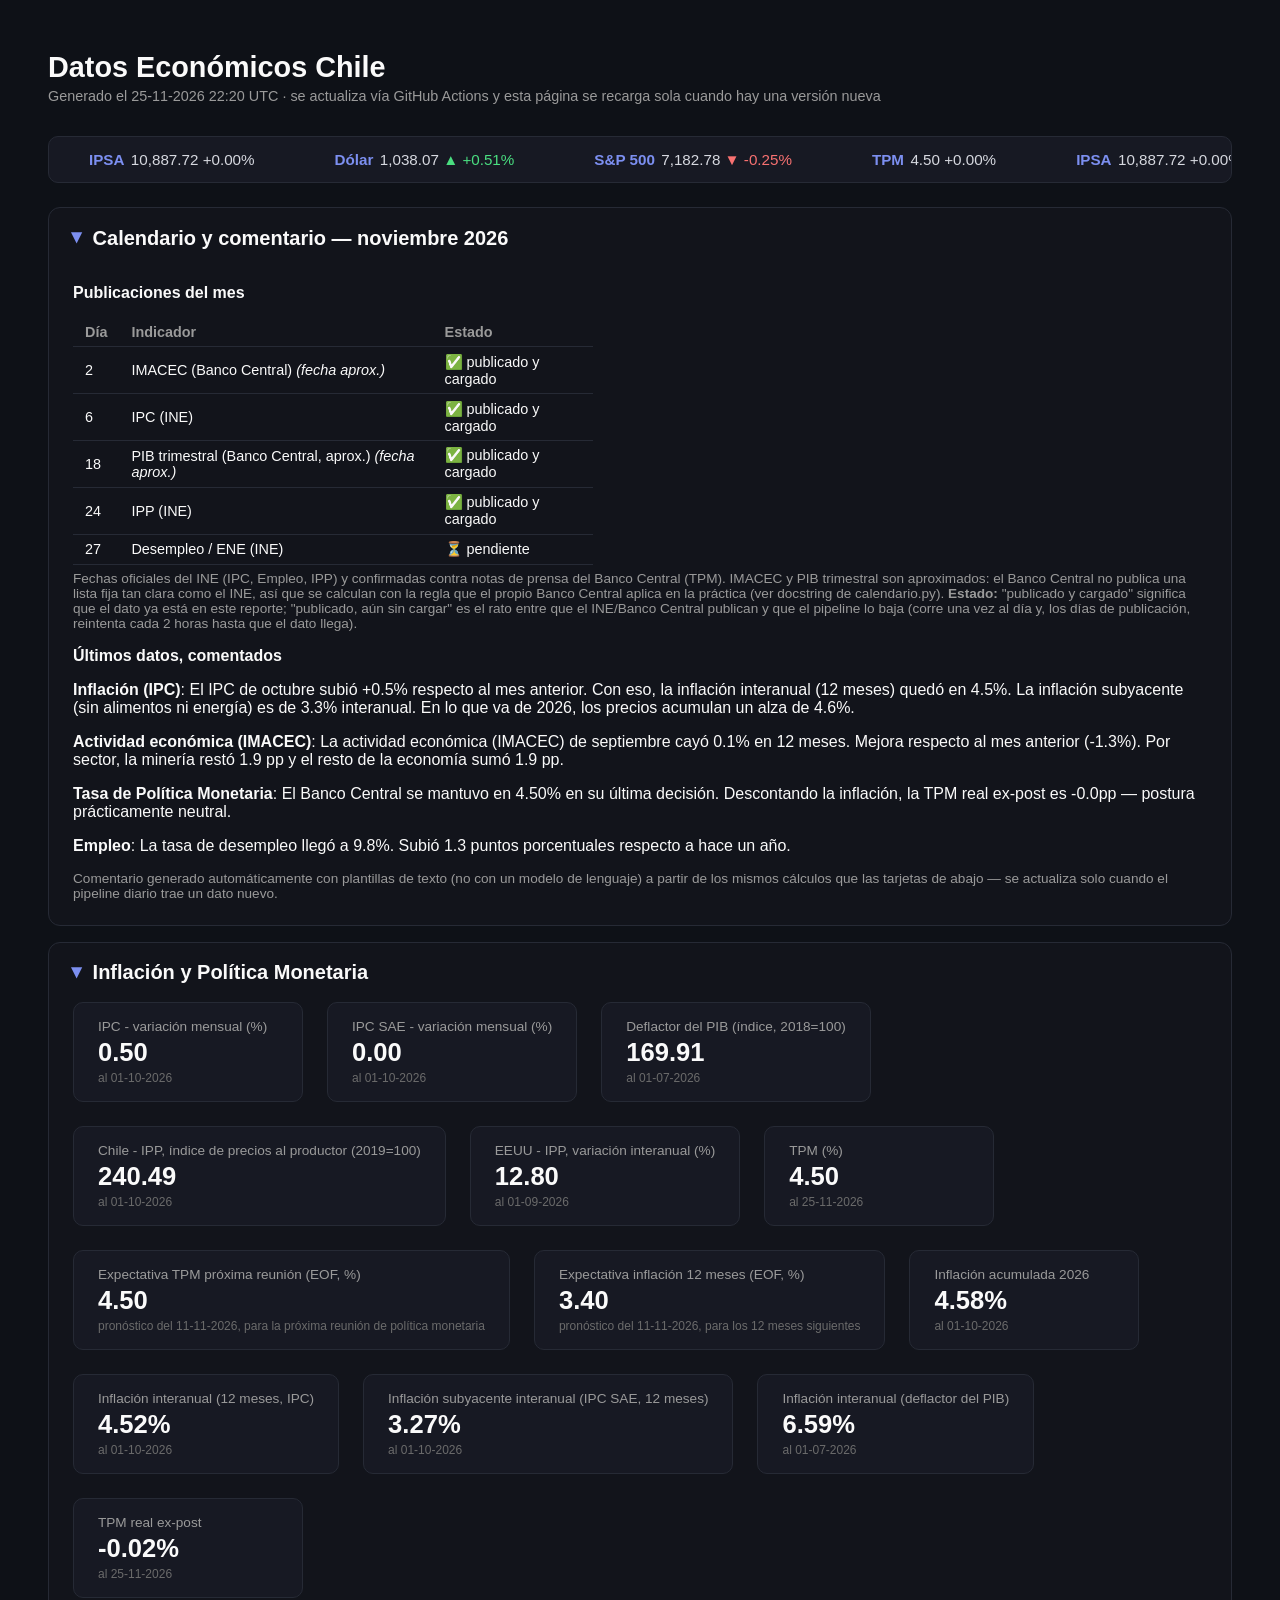
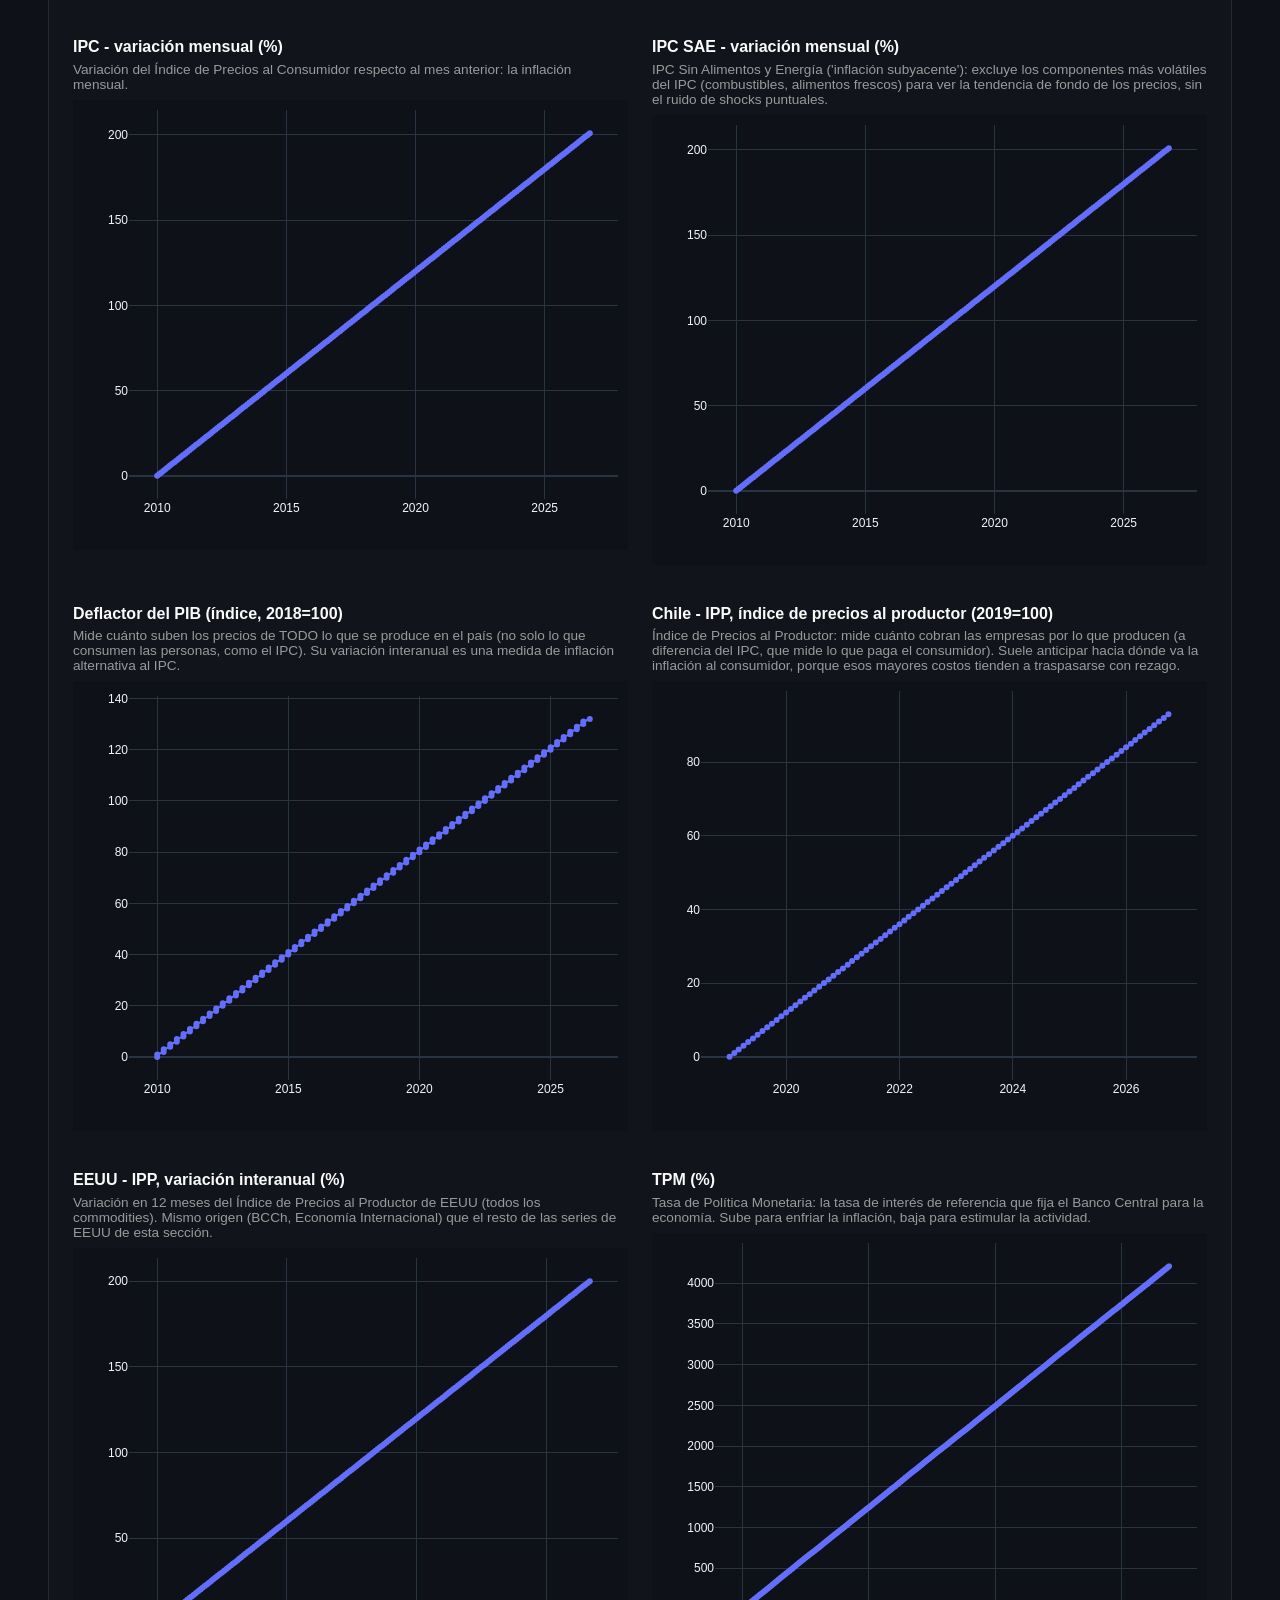
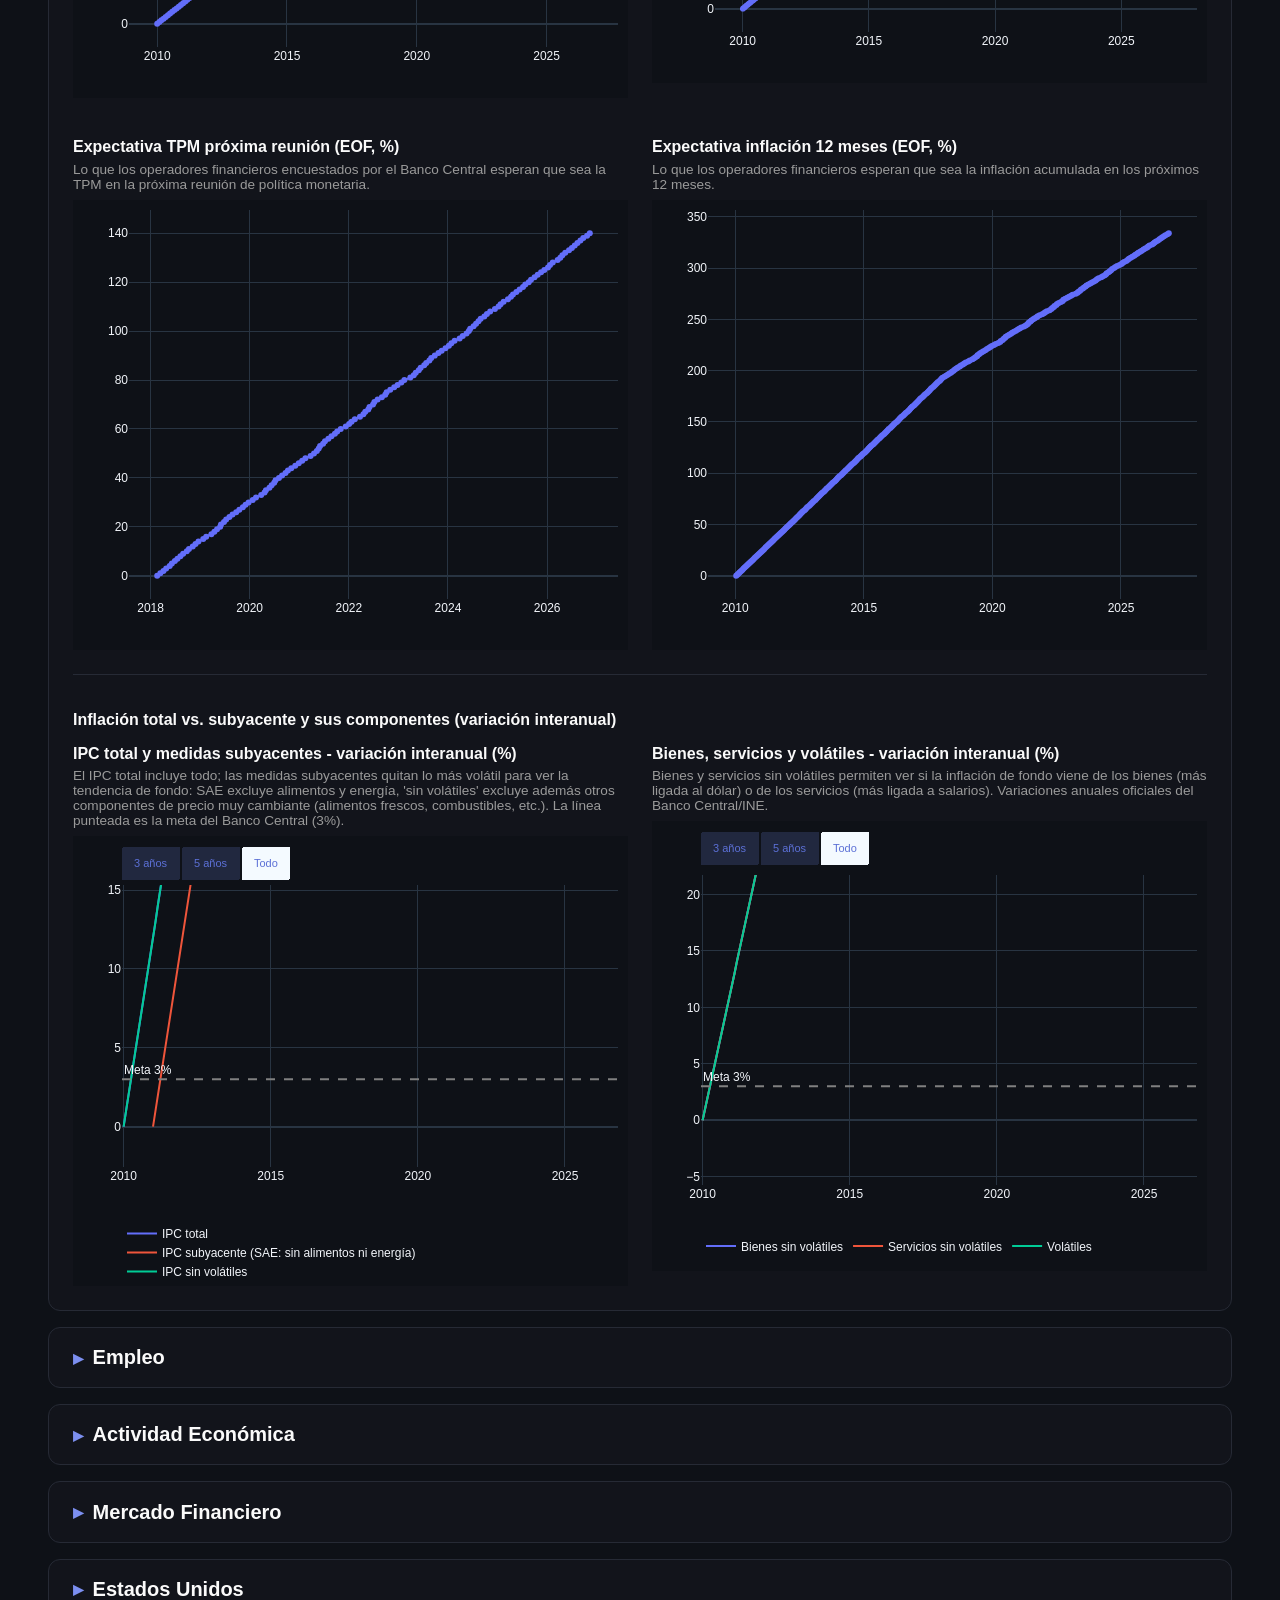
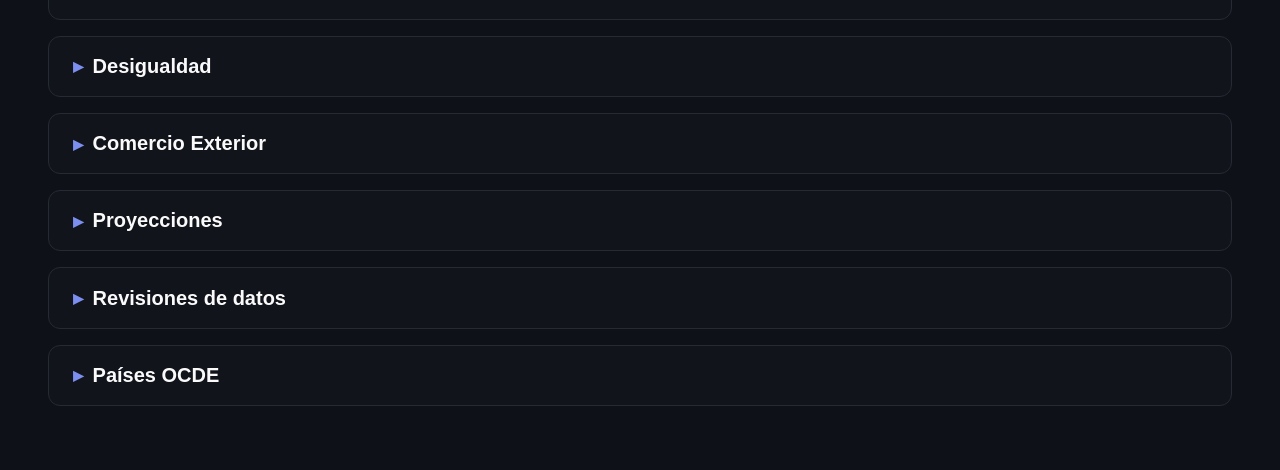
==== docs/index.html @ 234e86aa "Actualizar datos económicos" ====
<!doctype html>
<html lang="es">
<head>
<meta charset="utf-8">
<title>Datos Económicos Chile</title>

<style>
  body { font-family: -apple-system, Helvetica, Arial, sans-serif; background: #0e1117; color: #fafafa; margin: 0; padding: 2rem 3rem 4rem; }
  h1 { font-size: 1.8rem; margin-bottom: 0; }
  .generado { color: #9a9a9a; font-size: 0.9rem; margin-top: 0.25rem; margin-bottom: 2rem; }
  details.categoria { margin-top: 1rem; border: 1px solid #262a35; border-radius: 12px; background: #12141b; }
  details.categoria summary {
    font-size: 1.25rem; font-weight: 600; padding: 1.1rem 1.5rem; cursor: pointer;
    list-style: none; display: flex; align-items: center; gap: 0.6rem; user-select: none;
  }
  details.categoria summary::-webkit-details-marker { display: none; }
  details.categoria summary::before { content: "▸"; color: #7c8ff0; transition: transform 0.15s; }
  details.categoria[open] summary::before { transform: rotate(90deg); }
  details.categoria summary:hover { background: #171a24; border-radius: 12px; }
  .categoria-contenido { padding: 0 1.5rem 1.5rem; }
  .kpis { display: flex; gap: 1.5rem; flex-wrap: wrap; margin-bottom: 1.5rem; }
  .kpi { background: #171923; border: 1px solid #262a35; border-radius: 10px; padding: 1rem 1.5rem; min-width: 180px; }
  .kpi .etiqueta { color: #9a9a9a; font-size: 0.85rem; }
  .kpi .valor { font-size: 1.6rem; font-weight: 600; margin-top: 0.25rem; }
  .kpi .fecha { color: #6b6b6b; font-size: 0.75rem; margin-top: 0.25rem; }
  .graficos { display: grid; grid-template-columns: repeat(auto-fit, minmax(420px, 1fr)); gap: 1.5rem; }
  .grafico-bloque h3 { font-size: 1rem; margin-bottom: 0; }
  .definicion { color: #9a9a9a; font-size: 0.85rem; margin-top: 0.35rem; margin-bottom: 0; }
  .grafico { margin-top: 0.5rem; }
  .por-estado { margin-top: 1.5rem; border-top: 1px solid #262a35; padding-top: 1.25rem; }
  .por-estado h3 { font-size: 1rem; margin-bottom: 0; }
  .estado-callout { background: #171923; border: 1px solid #262a35; border-radius: 10px; padding: 0.75rem 1rem; font-size: 0.9rem; margin: 0.75rem 0; }
  .por-estado select { background: #171923; color: #fafafa; border: 1px solid #262a35; border-radius: 8px; padding: 0.5rem 0.75rem; font-size: 0.9rem; margin-top: 0.5rem; }
  .graficos-ocde .grafico-bloque { margin-bottom: 2rem; }
  .kpi .variacion { font-size: 0.85rem; font-weight: 600; margin-top: 0.15rem; }
  .calendario-tabla { border-collapse: collapse; width: 100%; max-width: 520px; margin-top: 0.5rem; font-size: 0.9rem; }
  .calendario-tabla th, .calendario-tabla td { text-align: left; padding: 0.4rem 0.75rem; border-bottom: 1px solid #262a35; }
  .calendario-tabla th { color: #9a9a9a; font-weight: 600; }
  .tabla-datos { border-collapse: collapse; width: 100%; margin: 0.5rem 0 1.25rem; font-size: 0.85rem; }
  .tabla-datos th, .tabla-datos td { text-align: left; padding: 0.35rem 0.75rem; border-bottom: 1px solid #262a35; }
  .tabla-datos th { color: #9a9a9a; font-weight: 600; }
  .ancho-completo { grid-column: 1 / -1; }
</style>


<style>
  .ticker-wrap {
    overflow: hidden; white-space: nowrap; background: #171923;
    border: 1px solid #262a35; border-radius: 10px; margin-bottom: 1.5rem;
  }
  .ticker-track { display: inline-block; padding: 0.85rem 0; animation: ticker-scroll 35s linear infinite; }
  .ticker-wrap:hover .ticker-track { animation-play-state: paused; }
  .ticker-item { display: inline-block; padding: 0 2.5rem; font-size: 0.95rem; color: #d7d9e0; font-family: -apple-system, Helvetica, Arial, sans-serif; }
  .ticker-item b { color: #7c8ff0; margin-right: 0.4rem; }
  .ticker-up { color: #4ade80; }
  .ticker-down { color: #f87171; }
  @keyframes ticker-scroll {
    0% { transform: translateX(0); }
    100% { transform: translateX(-50%); }
  }
</style>

<script src="https://cdn.plot.ly/plotly-2.35.2.min.js"></script>
</head>
<body>
<h1>Datos Económicos Chile</h1>
<div class="generado">Generado el 25-11-2026 22:20 UTC · se actualiza vía GitHub Actions y esta página se recarga sola cuando hay una versión nueva</div>
<div class="ticker-wrap"><div class="ticker-track"><span class="ticker-item"><b>IPSA</b>10,887.72 <span class=""> +0.00%</span></span><span class="ticker-item"><b>Dólar</b>1,038.07 <span class="ticker-up">▲ +0.51%</span></span><span class="ticker-item"><b>S&P 500</b>7,182.78 <span class="ticker-down">▼ -0.25%</span></span><span class="ticker-item"><b>TPM</b>4.50 <span class=""> +0.00%</span></span><span class="ticker-item"><b>IPSA</b>10,887.72 <span class=""> +0.00%</span></span><span class="ticker-item"><b>Dólar</b>1,038.07 <span class="ticker-up">▲ +0.51%</span></span><span class="ticker-item"><b>S&P 500</b>7,182.78 <span class="ticker-down">▼ -0.25%</span></span><span class="ticker-item"><b>TPM</b>4.50 <span class=""> +0.00%</span></span></div></div>
<details class="categoria" open>
        <summary>Calendario y comentario — noviembre 2026</summary>
        <div class="categoria-contenido">
            
        <p><strong>Publicaciones del mes</strong></p>
        <table class="calendario-tabla">
            <thead><tr><th>Día</th><th>Indicador</th><th>Estado</th></tr></thead>
            <tbody><tr><td>2</td><td>IMACEC (Banco Central) <em>(fecha aprox.)</em></td><td>✅ publicado y cargado</td></tr><tr><td>6</td><td>IPC (INE)</td><td>✅ publicado y cargado</td></tr><tr><td>18</td><td>PIB trimestral (Banco Central, aprox.) <em>(fecha aprox.)</em></td><td>✅ publicado y cargado</td></tr><tr><td>24</td><td>IPP (INE)</td><td>✅ publicado y cargado</td></tr><tr><td>27</td><td>Desempleo / ENE (INE)</td><td>⏳ pendiente</td></tr></tbody>
        </table>
        <p class="definicion">Fechas oficiales del INE (IPC, Empleo, IPP) y confirmadas contra notas de
        prensa del Banco Central (TPM). IMACEC y PIB trimestral son aproximados: el Banco Central no
        publica una lista fija tan clara como el INE, así que se calculan con la regla que el propio
        Banco Central aplica en la práctica (ver docstring de calendario.py). <strong>Estado:</strong>
        "publicado y cargado" significa que el dato ya está en este reporte; "publicado, aún sin cargar"
        es el rato entre que el INE/Banco Central publican y que el pipeline lo baja (corre una vez al
        día y, los días de publicación, reintenta cada 2 horas hasta que el dato llega).</p>
        
            <p><strong>Últimos datos, comentados</strong></p><p><strong>Inflación (IPC)</strong>: El IPC de octubre subió +0.5% respecto al mes anterior. Con eso, la inflación interanual (12 meses) quedó en 4.5%. La inflación subyacente (sin alimentos ni energía) es de 3.3% interanual. En lo que va de 2026, los precios acumulan un alza de 4.6%.</p><p><strong>Actividad económica (IMACEC)</strong>: La actividad económica (IMACEC) de septiembre cayó 0.1% en 12 meses. Mejora respecto al mes anterior (-1.3%). Por sector, la minería restó 1.9 pp y el resto de la economía sumó 1.9 pp.</p><p><strong>Tasa de Política Monetaria</strong>: El Banco Central se mantuvo en 4.50% en su última decisión. Descontando la inflación, la TPM real ex-post es -0.0pp — postura prácticamente neutral.</p><p><strong>Empleo</strong>: La tasa de desempleo llegó a 9.8%. Subió 1.3 puntos porcentuales respecto a hace un año.</p><p class='definicion'>Comentario generado automáticamente con plantillas de texto (no con un modelo de lenguaje) a partir de los mismos cálculos que las tarjetas de abajo — se actualiza solo cuando el pipeline diario trae un dato nuevo.</p>
        </div>
    </details>
<details class="categoria" open>
        <summary>Inflación y Política Monetaria</summary>
        <div class="categoria-contenido">
            <div class="kpis"><div class="kpi">
        <div class="etiqueta">IPC - variación mensual (%)</div>
        <div class="valor">0.50</div>
        <div class="fecha">al 01-10-2026</div>
    </div><div class="kpi">
        <div class="etiqueta">IPC SAE - variación mensual (%)</div>
        <div class="valor">0.00</div>
        <div class="fecha">al 01-10-2026</div>
    </div><div class="kpi">
        <div class="etiqueta">Deflactor del PIB (índice, 2018=100)</div>
        <div class="valor">169.91</div>
        <div class="fecha">al 01-07-2026</div>
    </div><div class="kpi">
        <div class="etiqueta">Chile - IPP, índice de precios al productor (2019=100)</div>
        <div class="valor">240.49</div>
        <div class="fecha">al 01-10-2026</div>
    </div><div class="kpi">
        <div class="etiqueta">EEUU - IPP, variación interanual (%)</div>
        <div class="valor">12.80</div>
        <div class="fecha">al 01-09-2026</div>
    </div><div class="kpi">
        <div class="etiqueta">TPM (%)</div>
        <div class="valor">4.50</div>
        <div class="fecha">al 25-11-2026</div>
    </div><div class="kpi">
        <div class="etiqueta">Expectativa TPM próxima reunión (EOF, %)</div>
        <div class="valor">4.50</div>
        <div class="fecha">pronóstico del 11-11-2026, para la próxima reunión de política monetaria</div>
    </div><div class="kpi">
        <div class="etiqueta">Expectativa inflación 12 meses (EOF, %)</div>
        <div class="valor">3.40</div>
        <div class="fecha">pronóstico del 11-11-2026, para los 12 meses siguientes</div>
    </div><div class="kpi">
        <div class="etiqueta">Inflación acumulada 2026</div>
        <div class="valor">4.58%</div>
        <div class="fecha">al 01-10-2026</div>
    </div><div class="kpi">
        <div class="etiqueta">Inflación interanual (12 meses, IPC)</div>
        <div class="valor">4.52%</div>
        <div class="fecha">al 01-10-2026</div>
    </div><div class="kpi">
        <div class="etiqueta">Inflación subyacente interanual (IPC SAE, 12 meses)</div>
        <div class="valor">3.27%</div>
        <div class="fecha">al 01-10-2026</div>
    </div><div class="kpi">
        <div class="etiqueta">Inflación interanual (deflactor del PIB)</div>
        <div class="valor">6.59%</div>
        <div class="fecha">al 01-07-2026</div>
    </div><div class="kpi">
        <div class="etiqueta">TPM real ex-post</div>
        <div class="valor">-0.02%</div>
        <div class="fecha">al 25-11-2026</div>
    </div></div>
            <div class="graficos"><div class="grafico-bloque">
                <h3>IPC - variación mensual (%)</h3>
                <p class='definicion'>Variación del Índice de Precios al Consumidor respecto al mes anterior: la inflación mensual.</p>
                <div class="grafico"><div style="height:100%; width:100%;">                            <div id="da8825b5-b28a-4cb3-802d-bc00e75b5205" class="plotly-graph-div" style="height:100%; width:100%;"></div>            <script>                window.PLOTLYENV=window.PLOTLYENV || {};                                if (document.getElementById("da8825b5-b28a-4cb3-802d-bc00e75b5205")) {                    Plotly.newPlot(                        "da8825b5-b28a-4cb3-802d-bc00e75b5205",                        [{"hovertemplate":"fecha=%{x}\u003cbr\u003evalor=%{y}\u003cextra\u003e\u003c\u002fextra\u003e","legendgroup":"","line":{"color":"#636efa","dash":"solid"},"marker":{"symbol":"circle"},"mode":"lines+markers","name":"","orientation":"v","showlegend":false,"x":["2010-01-01T00:00:00.000000","2010-02-01T00:00:00.000000","2010-03-01T00:00:00.000000","2010-04-01T00:00:00.000000","2010-05-01T00:00:00.000000","2010-06-01T00:00:00.000000","2010-07-01T00:00:00.000000","2010-08-01T00:00:00.000000","2010-09-01T00:00:00.000000","2010-10-01T00:00:00.000000","2010-11-01T00:00:00.000000","2010-12-01T00:00:00.000000","2011-01-01T00:00:00.000000","2011-02-01T00:00:00.000000","2011-03-01T00:00:00.000000","2011-04-01T00:00:00.000000","2011-05-01T00:00:00.000000","2011-06-01T00:00:00.000000","2011-07-01T00:00:00.000000","2011-08-01T00:00:00.000000","2011-09-01T00:00:00.000000","2011-10-01T00:00:00.000000","2011-11-01T00:00:00.000000","2011-12-01T00:00:00.000000","2012-01-01T00:00:00.000000","2012-02-01T00:00:00.000000","2012-03-01T00:00:00.000000","2012-04-01T00:00:00.000000","2012-05-01T00:00:00.000000","2012-06-01T00:00:00.000000","2012-07-01T00:00:00.000000","2012-08-01T00:00:00.000000","2012-09-01T00:00:00.000000","2012-10-01T00:00:00.000000","2012-11-01T00:00:00.000000","2012-12-01T00:00:00.000000","2013-01-01T00:00:00.000000","2013-02-01T00:00:00.000000","2013-03-01T00:00:00.000000","2013-04-01T00:00:00.000000","2013-05-01T00:00:00.000000","2013-06-01T00:00:00.000000","2013-07-01T00:00:00.000000","2013-08-01T00:00:00.000000","2013-09-01T00:00:00.000000","2013-10-01T00:00:00.000000","2013-11-01T00:00:00.000000","2013-12-01T00:00:00.000000","2014-01-01T00:00:00.000000","2014-02-01T00:00:00.000000","2014-03-01T00:00:00.000000","2014-04-01T00:00:00.000000","2014-05-01T00:00:00.000000","2014-06-01T00:00:00.000000","2014-07-01T00:00:00.000000","2014-08-01T00:00:00.000000","2014-09-01T00:00:00.000000","2014-10-01T00:00:00.000000","2014-11-01T00:00:00.000000","2014-12-01T00:00:00.000000","2015-01-01T00:00:00.000000","2015-02-01T00:00:00.000000","2015-03-01T00:00:00.000000","2015-04-01T00:00:00.000000","2015-05-01T00:00:00.000000","2015-06-01T00:00:00.000000","2015-07-01T00:00:00.000000","2015-08-01T00:00:00.000000","2015-09-01T00:00:00.000000","2015-10-01T00:00:00.000000","2015-11-01T00:00:00.000000","2015-12-01T00:00:00.000000","2016-01-01T00:00:00.000000","2016-02-01T00:00:00.000000","2016-03-01T00:00:00.000000","2016-04-01T00:00:00.000000","2016-05-01T00:00:00.000000","2016-06-01T00:00:00.000000","2016-07-01T00:00:00.000000","2016-08-01T00:00:00.000000","2016-09-01T00:00:00.000000","2016-10-01T00:00:00.000000","2016-11-01T00:00:00.000000","2016-12-01T00:00:00.000000","2017-01-01T00:00:00.000000","2017-02-01T00:00:00.000000","2017-03-01T00:00:00.000000","2017-04-01T00:00:00.000000","2017-05-01T00:00:00.000000","2017-06-01T00:00:00.000000","2017-07-01T00:00:00.000000","2017-08-01T00:00:00.000000","2017-09-01T00:00:00.000000","2017-10-01T00:00:00.000000","2017-11-01T00:00:00.000000","2017-12-01T00:00:00.000000","2018-01-01T00:00:00.000000","2018-02-01T00:00:00.000000","2018-03-01T00:00:00.000000","2018-04-01T00:00:00.000000","2018-05-01T00:00:00.000000","2018-06-01T00:00:00.000000","2018-07-01T00:00:00.000000","2018-08-01T00:00:00.000000","2018-09-01T00:00:00.000000","2018-10-01T00:00:00.000000","2018-11-01T00:00:00.000000","2018-12-01T00:00:00.000000","2019-01-01T00:00:00.000000","2019-02-01T00:00:00.000000","2019-03-01T00:00:00.000000","2019-04-01T00:00:00.000000","2019-05-01T00:00:00.000000","2019-06-01T00:00:00.000000","2019-07-01T00:00:00.000000","2019-08-01T00:00:00.000000","2019-09-01T00:00:00.000000","2019-10-01T00:00:00.000000","2019-11-01T00:00:00.000000","2019-12-01T00:00:00.000000","2020-01-01T00:00:00.000000","2020-02-01T00:00:00.000000","2020-03-01T00:00:00.000000","2020-04-01T00:00:00.000000","2020-05-01T00:00:00.000000","2020-06-01T00:00:00.000000","2020-07-01T00:00:00.000000","2020-08-01T00:00:00.000000","2020-09-01T00:00:00.000000","2020-10-01T00:00:00.000000","2020-11-01T00:00:00.000000","2020-12-01T00:00:00.000000","2021-01-01T00:00:00.000000","2021-02-01T00:00:00.000000","2021-03-01T00:00:00.000000","2021-04-01T00:00:00.000000","2021-05-01T00:00:00.000000","2021-06-01T00:00:00.000000","2021-07-01T00:00:00.000000","2021-08-01T00:00:00.000000","2021-09-01T00:00:00.000000","2021-10-01T00:00:00.000000","2021-11-01T00:00:00.000000","2021-12-01T00:00:00.000000","2022-01-01T00:00:00.000000","2022-02-01T00:00:00.000000","2022-03-01T00:00:00.000000","2022-04-01T00:00:00.000000","2022-05-01T00:00:00.000000","2022-06-01T00:00:00.000000","2022-07-01T00:00:00.000000","2022-08-01T00:00:00.000000","2022-09-01T00:00:00.000000","2022-10-01T00:00:00.000000","2022-11-01T00:00:00.000000","2022-12-01T00:00:00.000000","2023-01-01T00:00:00.000000","2023-02-01T00:00:00.000000","2023-03-01T00:00:00.000000","2023-04-01T00:00:00.000000","2023-05-01T00:00:00.000000","2023-06-01T00:00:00.000000","2023-07-01T00:00:00.000000","2023-08-01T00:00:00.000000","2023-09-01T00:00:00.000000","2023-10-01T00:00:00.000000","2023-11-01T00:00:00.000000","2023-12-01T00:00:00.000000","2024-01-01T00:00:00.000000","2024-02-01T00:00:00.000000","2024-03-01T00:00:00.000000","2024-04-01T00:00:00.000000","2024-05-01T00:00:00.000000","2024-06-01T00:00:00.000000","2024-07-01T00:00:00.000000","2024-08-01T00:00:00.000000","2024-09-01T00:00:00.000000","2024-10-01T00:00:00.000000","2024-11-01T00:00:00.000000","2024-12-01T00:00:00.000000","2025-01-01T00:00:00.000000","2025-02-01T00:00:00.000000","2025-03-01T00:00:00.000000","2025-04-01T00:00:00.000000","2025-05-01T00:00:00.000000","2025-06-01T00:00:00.000000","2025-07-01T00:00:00.000000","2025-08-01T00:00:00.000000","2025-09-01T00:00:00.000000","2025-10-01T00:00:00.000000","2025-11-01T00:00:00.000000","2025-12-01T00:00:00.000000","2026-01-01T00:00:00.000000","2026-02-01T00:00:00.000000","2026-03-01T00:00:00.000000","2026-04-01T00:00:00.000000","2026-05-01T00:00:00.000000","2026-06-01T00:00:00.000000","2026-07-01T00:00:00.000000","2026-08-01T00:00:00.000000","2026-09-01T00:00:00.000000","2026-10-01T00:00:00.000000"],"xaxis":"x","y":{"dtype":"f8","bdata":"AAAAAAAA4D8zMzMzMzPTP5qZmZmZmbk\u002fAAAAAAAA4D+amZmZmZnZPwAAAAAAAAAAMzMzMzMz4z+amZmZmZm5v5qZmZmZmdk\u002fmpmZmZmZuT+amZmZmZm5P5qZmZmZmbk\u002fMzMzMzMz0z+amZmZmZnJP5qZmZmZmek\u002fMzMzMzMz0z+amZmZmZnZP5qZmZmZmck\u002fmpmZmZmZuT+amZmZmZnJPwAAAAAAAOA\u002fAAAAAAAA4D8zMzMzMzPTPzMzMzMzM+M\u002fmpmZmZmZuT+amZmZmZnZP5qZmZmZmck\u002fmpmZmZmZuT8AAAAAAAAAADMzMzMzM9O\u002fAAAAAAAAAACamZmZmZnJP5qZmZmZmek\u002fMzMzMzMz4z8AAAAAAADgvwAAAAAAAAAAmpmZmZmZyT+amZmZmZm5P5qZmZmZmdk\u002fAAAAAAAA4L8AAAAAAAAAADMzMzMzM+M\u002fMzMzMzMz0z+amZmZmZnJPwAAAAAAAOA\u002fmpmZmZmZuT+amZmZmZnZPzMzMzMzM+M\u002fmpmZmZmZyT8AAAAAAADgP5qZmZmZmek\u002fMzMzMzMz4z8zMzMzMzPTP5qZmZmZmbk\u002fmpmZmZmZyT8zMzMzMzPTP5qZmZmZmek\u002fAAAAAAAA8D8AAAAAAAAAAJqZmZmZmdm\u002fmpmZmZmZuT+amZmZmZnZPzMzMzMzM+M\u002fMzMzMzMz4z+amZmZmZnJPwAAAAAAAOA\u002fmpmZmZmZ2T9mZmZmZmbmPwAAAAAAAOA\u002fmpmZmZmZ2T8AAAAAAAAAAAAAAAAAAAAAAAAAAAAA4D8zMzMzMzPTP5qZmZmZmdk\u002fMzMzMzMz0z+amZmZmZnJP5qZmZmZmdk\u002fmpmZmZmZyT8AAAAAAAAAAJqZmZmZmck\u002fmpmZmZmZyT+amZmZmZm5P5qZmZmZmcm\u002fAAAAAAAA4D+amZmZmZnJP5qZmZmZmdk\u002fmpmZmZmZyT+amZmZmZm5P5qZmZmZmdm\u002fmpmZmZmZyT+amZmZmZnJP5qZmZmZmcm\u002fMzMzMzMz4z+amZmZmZm5P5qZmZmZmbk\u002fAAAAAAAA4D8AAAAAAAAAAJqZmZmZmck\u002fMzMzMzMz0z8zMzMzMzPTP5qZmZmZmbk\u002fmpmZmZmZ2T+amZmZmZnJPzMzMzMzM9M\u002fmpmZmZmZ2T8AAAAAAAAAAJqZmZmZmbm\u002fmpmZmZmZuT8AAAAAAAAAAAAAAAAAAOA\u002fMzMzMzMz0z8zMzMzMzPjPwAAAAAAAAAAmpmZmZmZyT+amZmZmZnJPwAAAAAAAAAAmpmZmZmZ6T+amZmZmZm5P5qZmZmZmbk\u002fMzMzMzMz4z+amZmZmZnZPzMzMzMzM9M\u002fAAAAAAAAAACamZmZmZm5v5qZmZmZmbm\u002fmpmZmZmZuT+amZmZmZm5PzMzMzMzM+M\u002fZmZmZmZm5j+amZmZmZm5vzMzMzMzM9M\u002fZmZmZmZm5j+amZmZmZnJP5qZmZmZmdk\u002fmpmZmZmZ2T8zMzMzMzPTP5qZmZmZmbk\u002fmpmZmZmZ6T+amZmZmZnZPzMzMzMzM\u002fM\u002fzczMzMzM9D8AAAAAAADgP5qZmZmZmek\u002fMzMzMzMz8z8zMzMzMzPTP2ZmZmZmZv4\u002fZmZmZmZm9j8zMzMzMzPzP83MzMzMzOw\u002fZmZmZmZm9j8zMzMzMzPzP83MzMzMzOw\u002fAAAAAAAA4D8AAAAAAADwPzMzMzMzM9M\u002fmpmZmZmZ6T+amZmZmZm5v5qZmZmZmfE\u002fMzMzMzMz0z+amZmZmZm5P5qZmZmZmcm\u002fmpmZmZmZ2T+amZmZmZm5P2ZmZmZmZuY\u002fmpmZmZmZ2T9mZmZmZmbmPwAAAAAAAOC\u002fZmZmZmZm5j8zMzMzMzPjP5qZmZmZmdk\u002fAAAAAAAA4D8zMzMzMzPTP5qZmZmZmbm\u002fZmZmZmZm5j8zMzMzMzPTP5qZmZmZmbk\u002fAAAAAAAA8D+amZmZmZnJP5qZmZmZmcm\u002fmpmZmZmZ8T+amZmZmZnZPwAAAAAAAOA\u002fmpmZmZmZyT+amZmZmZnJP5qZmZmZmdm\u002fzczMzMzM7D8AAAAAAAAAAJqZmZmZmdk\u002fAAAAAAAAAAAzMzMzMzPTP5qZmZmZmcm\u002fmpmZmZmZ2T8AAAAAAAAAAAAAAAAAAPA\u002fzczMzMzM9D+amZmZmZnJPwAAAAAAAAAAmpmZmZmZuT8zMzMzMzPjP5qZmZmZmdk\u002fAAAAAAAA4D8="},"yaxis":"y","type":"scatter"}],                        {"template":{"data":{"barpolar":[{"marker":{"line":{"color":"rgb(17,17,17)","width":0.5},"pattern":{"fillmode":"overlay","size":10,"solidity":0.2}},"type":"barpolar"}],"bar":[{"error_x":{"color":"#f2f5fa"},"error_y":{"color":"#f2f5fa"},"marker":{"line":{"color":"rgb(17,17,17)","width":0.5},"pattern":{"fillmode":"overlay","size":10,"solidity":0.2}},"type":"bar"}],"carpet":[{"aaxis":{"endlinecolor":"#A2B1C6","gridcolor":"#506784","linecolor":"#506784","minorgridcolor":"#506784","startlinecolor":"#A2B1C6"},"baxis":{"endlinecolor":"#A2B1C6","gridcolor":"#506784","linecolor":"#506784","minorgridcolor":"#506784","startlinecolor":"#A2B1C6"},"type":"carpet"}],"choropleth":[{"colorbar":{"outlinewidth":0,"ticks":""},"type":"choropleth"}],"contourcarpet":[{"colorbar":{"outlinewidth":0,"ticks":""},"type":"contourcarpet"}],"contour":[{"colorbar":{"outlinewidth":0,"ticks":""},"colorscale":[[0.0,"#0d0887"],[0.1111111111111111,"#46039f"],[0.2222222222222222,"#7201a8"],[0.3333333333333333,"#9c179e"],[0.4444444444444444,"#bd3786"],[0.5555555555555556,"#d8576b"],[0.6666666666666666,"#ed7953"],[0.7777777777777778,"#fb9f3a"],[0.8888888888888888,"#fdca26"],[1.0,"#f0f921"]],"type":"contour"}],"heatmap":[{"colorbar":{"outlinewidth":0,"ticks":""},"colorscale":[[0.0,"#0d0887"],[0.1111111111111111,"#46039f"],[0.2222222222222222,"#7201a8"],[0.3333333333333333,"#9c179e"],[0.4444444444444444,"#bd3786"],[0.5555555555555556,"#d8576b"],[0.6666666666666666,"#ed7953"],[0.7777777777777778,"#fb9f3a"],[0.8888888888888888,"#fdca26"],[1.0,"#f0f921"]],"type":"heatmap"}],"histogram2dcontour":[{"colorbar":{"outlinewidth":0,"ticks":""},"colorscale":[[0.0,"#0d0887"],[0.1111111111111111,"#46039f"],[0.2222222222222222,"#7201a8"],[0.3333333333333333,"#9c179e"],[0.4444444444444444,"#bd3786"],[0.5555555555555556,"#d8576b"],[0.6666666666666666,"#ed7953"],[0.7777777777777778,"#fb9f3a"],[0.8888888888888888,"#fdca26"],[1.0,"#f0f921"]],"type":"histogram2dcontour"}],"histogram2d":[{"colorbar":{"outlinewidth":0,"ticks":""},"colorscale":[[0.0,"#0d0887"],[0.1111111111111111,"#46039f"],[0.2222222222222222,"#7201a8"],[0.3333333333333333,"#9c179e"],[0.4444444444444444,"#bd3786"],[0.5555555555555556,"#d8576b"],[0.6666666666666666,"#ed7953"],[0.7777777777777778,"#fb9f3a"],[0.8888888888888888,"#fdca26"],[1.0,"#f0f921"]],"type":"histogram2d"}],"histogram":[{"marker":{"pattern":{"fillmode":"overlay","size":10,"solidity":0.2}},"type":"histogram"}],"mesh3d":[{"colorbar":{"outlinewidth":0,"ticks":""},"type":"mesh3d"}],"parcoords":[{"line":{"colorbar":{"outlinewidth":0,"ticks":""}},"type":"parcoords"}],"pie":[{"automargin":true,"type":"pie"}],"scatter3d":[{"line":{"colorbar":{"outlinewidth":0,"ticks":""}},"marker":{"colorbar":{"outlinewidth":0,"ticks":""}},"type":"scatter3d"}],"scattercarpet":[{"marker":{"colorbar":{"outlinewidth":0,"ticks":""}},"type":"scattercarpet"}],"scattergeo":[{"marker":{"colorbar":{"outlinewidth":0,"ticks":""}},"type":"scattergeo"}],"scattergl":[{"marker":{"line":{"color":"#283442"}},"type":"scattergl"}],"scattermap":[{"marker":{"colorbar":{"outlinewidth":0,"ticks":""}},"type":"scattermap"}],"scatterpolargl":[{"marker":{"colorbar":{"outlinewidth":0,"ticks":""}},"type":"scatterpolargl"}],"scatterpolar":[{"marker":{"colorbar":{"outlinewidth":0,"ticks":""}},"type":"scatterpolar"}],"scatter":[{"marker":{"line":{"color":"#283442"}},"type":"scatter"}],"scatterternary":[{"marker":{"colorbar":{"outlinewidth":0,"ticks":""}},"type":"scatterternary"}],"surface":[{"colorbar":{"outlinewidth":0,"ticks":""},"colorscale":[[0.0,"#0d0887"],[0.1111111111111111,"#46039f"],[0.2222222222222222,"#7201a8"],[0.3333333333333333,"#9c179e"],[0.4444444444444444,"#bd3786"],[0.5555555555555556,"#d8576b"],[0.6666666666666666,"#ed7953"],[0.7777777777777778,"#fb9f3a"],[0.8888888888888888,"#fdca26"],[1.0,"#f0f921"]],"type":"surface"}],"table":[{"cells":{"fill":{"color":"#506784"},"line":{"color":"rgb(17,17,17)"}},"header":{"fill":{"color":"#2a3f5f"},"line":{"color":"rgb(17,17,17)"}},"type":"table"}]},"layout":{"annotationdefaults":{"arrowcolor":"#f2f5fa","arrowhead":0,"arrowwidth":1},"autotypenumbers":"strict","coloraxis":{"colorbar":{"outlinewidth":0,"ticks":""}},"colorscale":{"diverging":[[0,"#8e0152"],[0.1,"#c51b7d"],[0.2,"#de77ae"],[0.3,"#f1b6da"],[0.4,"#fde0ef"],[0.5,"#f7f7f7"],[0.6,"#e6f5d0"],[0.7,"#b8e186"],[0.8,"#7fbc41"],[0.9,"#4d9221"],[1,"#276419"]],"sequential":[[0.0,"#0d0887"],[0.1111111111111111,"#46039f"],[0.2222222222222222,"#7201a8"],[0.3333333333333333,"#9c179e"],[0.4444444444444444,"#bd3786"],[0.5555555555555556,"#d8576b"],[0.6666666666666666,"#ed7953"],[0.7777777777777778,"#fb9f3a"],[0.8888888888888888,"#fdca26"],[1.0,"#f0f921"]],"sequentialminus":[[0.0,"#0d0887"],[0.1111111111111111,"#46039f"],[0.2222222222222222,"#7201a8"],[0.3333333333333333,"#9c179e"],[0.4444444444444444,"#bd3786"],[0.5555555555555556,"#d8576b"],[0.6666666666666666,"#ed7953"],[0.7777777777777778,"#fb9f3a"],[0.8888888888888888,"#fdca26"],[1.0,"#f0f921"]]},"colorway":["#636efa","#EF553B","#00cc96","#ab63fa","#FFA15A","#19d3f3","#FF6692","#B6E880","#FF97FF","#FECB52"],"font":{"color":"#f2f5fa"},"geo":{"bgcolor":"rgb(17,17,17)","lakecolor":"rgb(17,17,17)","landcolor":"rgb(17,17,17)","showlakes":true,"showland":true,"subunitcolor":"#506784"},"hoverlabel":{"align":"left"},"hovermode":"closest","paper_bgcolor":"rgb(17,17,17)","plot_bgcolor":"rgb(17,17,17)","polar":{"angularaxis":{"gridcolor":"#506784","linecolor":"#506784","ticks":""},"bgcolor":"rgb(17,17,17)","radialaxis":{"gridcolor":"#506784","linecolor":"#506784","ticks":""}},"scene":{"xaxis":{"backgroundcolor":"rgb(17,17,17)","gridcolor":"#506784","gridwidth":2,"linecolor":"#506784","showbackground":true,"ticks":"","zerolinecolor":"#C8D4E3"},"yaxis":{"backgroundcolor":"rgb(17,17,17)","gridcolor":"#506784","gridwidth":2,"linecolor":"#506784","showbackground":true,"ticks":"","zerolinecolor":"#C8D4E3"},"zaxis":{"backgroundcolor":"rgb(17,17,17)","gridcolor":"#506784","gridwidth":2,"linecolor":"#506784","showbackground":true,"ticks":"","zerolinecolor":"#C8D4E3"}},"shapedefaults":{"line":{"color":"#f2f5fa"}},"sliderdefaults":{"bgcolor":"#C8D4E3","bordercolor":"rgb(17,17,17)","borderwidth":1,"tickwidth":0},"ternary":{"aaxis":{"gridcolor":"#506784","linecolor":"#506784","ticks":""},"baxis":{"gridcolor":"#506784","linecolor":"#506784","ticks":""},"bgcolor":"rgb(17,17,17)","caxis":{"gridcolor":"#506784","linecolor":"#506784","ticks":""}},"title":{"x":0.05},"updatemenudefaults":{"bgcolor":"#506784","borderwidth":0},"xaxis":{"automargin":true,"gridcolor":"#283442","linecolor":"#506784","ticks":"","title":{"standoff":15},"zerolinecolor":"#283442","zerolinewidth":2},"yaxis":{"automargin":true,"gridcolor":"#283442","linecolor":"#506784","ticks":"","title":{"standoff":15},"zerolinecolor":"#283442","zerolinewidth":2}}},"xaxis":{"anchor":"y","domain":[0.0,1.0],"title":{"text":""}},"yaxis":{"anchor":"x","domain":[0.0,1.0],"title":{"text":""}},"legend":{"tracegroupgap":0},"margin":{"t":10,"l":10,"r":10,"b":10},"paper_bgcolor":"#0e1117","plot_bgcolor":"#0e1117"},                        {"responsive": true}                    )                };            </script>        </div></div>
            </div><div class="grafico-bloque">
                <h3>IPC SAE - variación mensual (%)</h3>
                <p class='definicion'>IPC Sin Alimentos y Energía ('inflación subyacente'): excluye los componentes más volátiles del IPC (combustibles, alimentos frescos) para ver la tendencia de fondo de los precios, sin el ruido de shocks puntuales.</p>
                <div class="grafico"><div style="height:100%; width:100%;">                            <div id="737e68c5-56a3-49a4-abc2-155be76d01d2" class="plotly-graph-div" style="height:100%; width:100%;"></div>            <script>                window.PLOTLYENV=window.PLOTLYENV || {};                                if (document.getElementById("737e68c5-56a3-49a4-abc2-155be76d01d2")) {                    Plotly.newPlot(                        "737e68c5-56a3-49a4-abc2-155be76d01d2",                        [{"hovertemplate":"fecha=%{x}\u003cbr\u003evalor=%{y}\u003cextra\u003e\u003c\u002fextra\u003e","legendgroup":"","line":{"color":"#636efa","dash":"solid"},"marker":{"symbol":"circle"},"mode":"lines+markers","name":"","orientation":"v","showlegend":false,"x":["2010-01-01T00:00:00.000000","2010-02-01T00:00:00.000000","2010-03-01T00:00:00.000000","2010-04-01T00:00:00.000000","2010-05-01T00:00:00.000000","2010-06-01T00:00:00.000000","2010-07-01T00:00:00.000000","2010-08-01T00:00:00.000000","2010-09-01T00:00:00.000000","2010-10-01T00:00:00.000000","2010-11-01T00:00:00.000000","2010-12-01T00:00:00.000000","2011-01-01T00:00:00.000000","2011-02-01T00:00:00.000000","2011-03-01T00:00:00.000000","2011-04-01T00:00:00.000000","2011-05-01T00:00:00.000000","2011-06-01T00:00:00.000000","2011-07-01T00:00:00.000000","2011-08-01T00:00:00.000000","2011-09-01T00:00:00.000000","2011-10-01T00:00:00.000000","2011-11-01T00:00:00.000000","2011-12-01T00:00:00.000000","2012-01-01T00:00:00.000000","2012-02-01T00:00:00.000000","2012-03-01T00:00:00.000000","2012-04-01T00:00:00.000000","2012-05-01T00:00:00.000000","2012-06-01T00:00:00.000000","2012-07-01T00:00:00.000000","2012-08-01T00:00:00.000000","2012-09-01T00:00:00.000000","2012-10-01T00:00:00.000000","2012-11-01T00:00:00.000000","2012-12-01T00:00:00.000000","2013-01-01T00:00:00.000000","2013-02-01T00:00:00.000000","2013-03-01T00:00:00.000000","2013-04-01T00:00:00.000000","2013-05-01T00:00:00.000000","2013-06-01T00:00:00.000000","2013-07-01T00:00:00.000000","2013-08-01T00:00:00.000000","2013-09-01T00:00:00.000000","2013-10-01T00:00:00.000000","2013-11-01T00:00:00.000000","2013-12-01T00:00:00.000000","2014-01-01T00:00:00.000000","2014-02-01T00:00:00.000000","2014-03-01T00:00:00.000000","2014-04-01T00:00:00.000000","2014-05-01T00:00:00.000000","2014-06-01T00:00:00.000000","2014-07-01T00:00:00.000000","2014-08-01T00:00:00.000000","2014-09-01T00:00:00.000000","2014-10-01T00:00:00.000000","2014-11-01T00:00:00.000000","2014-12-01T00:00:00.000000","2015-01-01T00:00:00.000000","2015-02-01T00:00:00.000000","2015-03-01T00:00:00.000000","2015-04-01T00:00:00.000000","2015-05-01T00:00:00.000000","2015-06-01T00:00:00.000000","2015-07-01T00:00:00.000000","2015-08-01T00:00:00.000000","2015-09-01T00:00:00.000000","2015-10-01T00:00:00.000000","2015-11-01T00:00:00.000000","2015-12-01T00:00:00.000000","2016-01-01T00:00:00.000000","2016-02-01T00:00:00.000000","2016-03-01T00:00:00.000000","2016-04-01T00:00:00.000000","2016-05-01T00:00:00.000000","2016-06-01T00:00:00.000000","2016-07-01T00:00:00.000000","2016-08-01T00:00:00.000000","2016-09-01T00:00:00.000000","2016-10-01T00:00:00.000000","2016-11-01T00:00:00.000000","2016-12-01T00:00:00.000000","2017-01-01T00:00:00.000000","2017-02-01T00:00:00.000000","2017-03-01T00:00:00.000000","2017-04-01T00:00:00.000000","2017-05-01T00:00:00.000000","2017-06-01T00:00:00.000000","2017-07-01T00:00:00.000000","2017-08-01T00:00:00.000000","2017-09-01T00:00:00.000000","2017-10-01T00:00:00.000000","2017-11-01T00:00:00.000000","2017-12-01T00:00:00.000000","2018-01-01T00:00:00.000000","2018-02-01T00:00:00.000000","2018-03-01T00:00:00.000000","2018-04-01T00:00:00.000000","2018-05-01T00:00:00.000000","2018-06-01T00:00:00.000000","2018-07-01T00:00:00.000000","2018-08-01T00:00:00.000000","2018-09-01T00:00:00.000000","2018-10-01T00:00:00.000000","2018-11-01T00:00:00.000000","2018-12-01T00:00:00.000000","2019-01-01T00:00:00.000000","2019-02-01T00:00:00.000000","2019-03-01T00:00:00.000000","2019-04-01T00:00:00.000000","2019-05-01T00:00:00.000000","2019-06-01T00:00:00.000000","2019-07-01T00:00:00.000000","2019-08-01T00:00:00.000000","2019-09-01T00:00:00.000000","2019-10-01T00:00:00.000000","2019-11-01T00:00:00.000000","2019-12-01T00:00:00.000000","2020-01-01T00:00:00.000000","2020-02-01T00:00:00.000000","2020-03-01T00:00:00.000000","2020-04-01T00:00:00.000000","2020-05-01T00:00:00.000000","2020-06-01T00:00:00.000000","2020-07-01T00:00:00.000000","2020-08-01T00:00:00.000000","2020-09-01T00:00:00.000000","2020-10-01T00:00:00.000000","2020-11-01T00:00:00.000000","2020-12-01T00:00:00.000000","2021-01-01T00:00:00.000000","2021-02-01T00:00:00.000000","2021-03-01T00:00:00.000000","2021-04-01T00:00:00.000000","2021-05-01T00:00:00.000000","2021-06-01T00:00:00.000000","2021-07-01T00:00:00.000000","2021-08-01T00:00:00.000000","2021-09-01T00:00:00.000000","2021-10-01T00:00:00.000000","2021-11-01T00:00:00.000000","2021-12-01T00:00:00.000000","2022-01-01T00:00:00.000000","2022-02-01T00:00:00.000000","2022-03-01T00:00:00.000000","2022-04-01T00:00:00.000000","2022-05-01T00:00:00.000000","2022-06-01T00:00:00.000000","2022-07-01T00:00:00.000000","2022-08-01T00:00:00.000000","2022-09-01T00:00:00.000000","2022-10-01T00:00:00.000000","2022-11-01T00:00:00.000000","2022-12-01T00:00:00.000000","2023-01-01T00:00:00.000000","2023-02-01T00:00:00.000000","2023-03-01T00:00:00.000000","2023-04-01T00:00:00.000000","2023-05-01T00:00:00.000000","2023-06-01T00:00:00.000000","2023-07-01T00:00:00.000000","2023-08-01T00:00:00.000000","2023-09-01T00:00:00.000000","2023-10-01T00:00:00.000000","2023-11-01T00:00:00.000000","2023-12-01T00:00:00.000000","2024-01-01T00:00:00.000000","2024-02-01T00:00:00.000000","2024-03-01T00:00:00.000000","2024-04-01T00:00:00.000000","2024-05-01T00:00:00.000000","2024-06-01T00:00:00.000000","2024-07-01T00:00:00.000000","2024-08-01T00:00:00.000000","2024-09-01T00:00:00.000000","2024-10-01T00:00:00.000000","2024-11-01T00:00:00.000000","2024-12-01T00:00:00.000000","2025-01-01T00:00:00.000000","2025-02-01T00:00:00.000000","2025-03-01T00:00:00.000000","2025-04-01T00:00:00.000000","2025-05-01T00:00:00.000000","2025-06-01T00:00:00.000000","2025-07-01T00:00:00.000000","2025-08-01T00:00:00.000000","2025-09-01T00:00:00.000000","2025-10-01T00:00:00.000000","2025-11-01T00:00:00.000000","2025-12-01T00:00:00.000000","2026-01-01T00:00:00.000000","2026-02-01T00:00:00.000000","2026-03-01T00:00:00.000000","2026-04-01T00:00:00.000000","2026-05-01T00:00:00.000000","2026-06-01T00:00:00.000000","2026-07-01T00:00:00.000000","2026-08-01T00:00:00.000000","2026-09-01T00:00:00.000000","2026-10-01T00:00:00.000000"],"xaxis":"x","y":{"dtype":"f8","bdata":"mpmZmZmZ6T+amZmZmZnJP5qZmZmZmbm\u002fmpmZmZmZyT+amZmZmZm5P5qZmZmZmck\u002fMzMzMzMz4z9mZmZmZmbmvzMzMzMzM9M\u002fmpmZmZmZyb+amZmZmZnJv5qZmZmZmbk\u002fmpmZmZmZuT8zMzMzMzPTP5qZmZmZmdk\u002fAAAAAAAAAACamZmZmZm5P5qZmZmZmbm\u002fmpmZmZmZuT+amZmZmZm5P5qZmZmZmdk\u002fmpmZmZmZuT+amZmZmZm5PzMzMzMzM+M\u002fmpmZmZmZ2T8AAAAAAADgP5qZmZmZmbm\u002fmpmZmZmZyT8AAAAAAAAAAJqZmZmZmbk\u002fmpmZmZmZuT+amZmZmZnZvwAAAAAAAOA\u002fAAAAAAAAAAAAAAAAAAAAADMzMzMzM9M\u002fAAAAAAAAAACamZmZmZm5PzMzMzMzM9M\u002fmpmZmZmZub+amZmZmZm5PwAAAAAAAAAAmpmZmZmZyT+amZmZmZm5v2ZmZmZmZuY\u002fmpmZmZmZuT8zMzMzMzPTPzMzMzMzM+M\u002fMzMzMzMz0z8zMzMzMzPTP5qZmZmZmek\u002fmpmZmZmZ6T+amZmZmZnJPwAAAAAAAAAAAAAAAAAAAACamZmZmZnZPwAAAAAAAOA\u002fAAAAAAAA4D8zMzMzMzPTPzMzMzMzM9M\u002fZmZmZmZm5j8zMzMzMzPTP2ZmZmZmZuY\u002fmpmZmZmZ2T+amZmZmZm5P5qZmZmZmdk\u002fmpmZmZmZuT+amZmZmZnZPwAAAAAAAOA\u002fmpmZmZmZ2T+amZmZmZnJPzMzMzMzM9M\u002fzczMzMzM7D+amZmZmZnZPwAAAAAAAOA\u002fMzMzMzMz0z+amZmZmZm5vzMzMzMzM9M\u002fmpmZmZmZuT+amZmZmZm5PwAAAAAAAAAAmpmZmZmZyT8AAAAAAAAAAJqZmZmZmbk\u002fAAAAAAAA4D+amZmZmZnJP5qZmZmZmdk\u002fmpmZmZmZyT8zMzMzMzPTP5qZmZmZmdm\u002fMzMzMzMz0z+amZmZmZm5vwAAAAAAAAAAMzMzMzMz0z+amZmZmZm5v5qZmZmZmck\u002fMzMzMzMz0z+amZmZmZnJPzMzMzMzM9M\u002fMzMzMzMz0z8zMzMzMzPTP5qZmZmZmbm\u002fMzMzMzMz0z8AAAAAAAAAAJqZmZmZmck\u002fMzMzMzMz0z8AAAAAAAAAADMzMzMzM9M\u002fmpmZmZmZ2T8zMzMzMzPTP5qZmZmZmdk\u002fmpmZmZmZuT+amZmZmZnZPwAAAAAAAAAAMzMzMzMz0z+amZmZmZm5P5qZmZmZmbk\u002fMzMzMzMz4z+amZmZmZnJv5qZmZmZmbk\u002fmpmZmZmZ2T+amZmZmZnZPzMzMzMzM9M\u002fmpmZmZmZub+amZmZmZm5P5qZmZmZmbm\u002fmpmZmZmZuT+amZmZmZnJPzMzMzMzM9M\u002fZmZmZmZm5j+amZmZmZnJv5qZmZmZmdk\u002fAAAAAAAA4D+amZmZmZnJPwAAAAAAAOA\u002fmpmZmZmZuT8zMzMzMzPTP5qZmZmZmbm\u002fMzMzMzMz4z+amZmZmZnZP83MzMzMzOw\u002fZmZmZmZm9j8AAAAAAADgP83MzMzMzOw\u002fmpmZmZmZ8T8zMzMzMzPTvzMzMzMzM\u002fM\u002fAAAAAAAA8D8AAAAAAADwP5qZmZmZmek\u002fzczMzMzM7D\u002fNzMzMzMzsP5qZmZmZmdk\u002fmpmZmZmZ2T9mZmZmZmbmP5qZmZmZmck\u002fmpmZmZmZ8T+amZmZmZnJP2ZmZmZmZvY\u002fmpmZmZmZ2T+amZmZmZnJP5qZmZmZmbm\u002fMzMzMzMz0z+amZmZmZm5v5qZmZmZmdk\u002fAAAAAAAAAABmZmZmZmbmP5qZmZmZmdm\u002fZmZmZmZm5j8zMzMzMzPjPwAAAAAAAOA\u002fMzMzMzMz0z8zMzMzMzPTPzMzMzMzM+O\u002fZmZmZmZm5j+amZmZmZnJPwAAAAAAAOA\u002fmpmZmZmZyT8AAAAAAADgP5qZmZmZmbm\u002fmpmZmZmZ6T8zMzMzMzPTP5qZmZmZmdk\u002fmpmZmZmZ2T8zMzMzMzPTPzMzMzMzM9O\u002fMzMzMzMz4z+amZmZmZnJv5qZmZmZmdk\u002fmpmZmZmZub+amZmZmZnZP5qZmZmZmbm\u002fZmZmZmZm5j+amZmZmZm5P5qZmZmZmek\u002fMzMzMzMz0z+amZmZmZnZP5qZmZmZmbm\u002fmpmZmZmZ2T+amZmZmZnZP5qZmZmZmbk\u002fAAAAAAAAAAA="},"yaxis":"y","type":"scatter"}],                        {"template":{"data":{"barpolar":[{"marker":{"line":{"color":"rgb(17,17,17)","width":0.5},"pattern":{"fillmode":"overlay","size":10,"solidity":0.2}},"type":"barpolar"}],"bar":[{"error_x":{"color":"#f2f5fa"},"error_y":{"color":"#f2f5fa"},"marker":{"line":{"color":"rgb(17,17,17)","width":0.5},"pattern":{"fillmode":"overlay","size":10,"solidity":0.2}},"type":"bar"}],"carpet":[{"aaxis":{"endlinecolor":"#A2B1C6","gridcolor":"#506784","linecolor":"#506784","minorgridcolor":"#506784","startlinecolor":"#A2B1C6"},"baxis":{"endlinecolor":"#A2B1C6","gridcolor":"#506784","linecolor":"#506784","minorgridcolor":"#506784","startlinecolor":"#A2B1C6"},"type":"carpet"}],"choropleth":[{"colorbar":{"outlinewidth":0,"ticks":""},"type":"choropleth"}],"contourcarpet":[{"colorbar":{"outlinewidth":0,"ticks":""},"type":"contourcarpet"}],"contour":[{"colorbar":{"outlinewidth":0,"ticks":""},"colorscale":[[0.0,"#0d0887"],[0.1111111111111111,"#46039f"],[0.2222222222222222,"#7201a8"],[0.3333333333333333,"#9c179e"],[0.4444444444444444,"#bd3786"],[0.5555555555555556,"#d8576b"],[0.6666666666666666,"#ed7953"],[0.7777777777777778,"#fb9f3a"],[0.8888888888888888,"#fdca26"],[1.0,"#f0f921"]],"type":"contour"}],"heatmap":[{"colorbar":{"outlinewidth":0,"ticks":""},"colorscale":[[0.0,"#0d0887"],[0.1111111111111111,"#46039f"],[0.2222222222222222,"#7201a8"],[0.3333333333333333,"#9c179e"],[0.4444444444444444,"#bd3786"],[0.5555555555555556,"#d8576b"],[0.6666666666666666,"#ed7953"],[0.7777777777777778,"#fb9f3a"],[0.8888888888888888,"#fdca26"],[1.0,"#f0f921"]],"type":"heatmap"}],"histogram2dcontour":[{"colorbar":{"outlinewidth":0,"ticks":""},"colorscale":[[0.0,"#0d0887"],[0.1111111111111111,"#46039f"],[0.2222222222222222,"#7201a8"],[0.3333333333333333,"#9c179e"],[0.4444444444444444,"#bd3786"],[0.5555555555555556,"#d8576b"],[0.6666666666666666,"#ed7953"],[0.7777777777777778,"#fb9f3a"],[0.8888888888888888,"#fdca26"],[1.0,"#f0f921"]],"type":"histogram2dcontour"}],"histogram2d":[{"colorbar":{"outlinewidth":0,"ticks":""},"colorscale":[[0.0,"#0d0887"],[0.1111111111111111,"#46039f"],[0.2222222222222222,"#7201a8"],[0.3333333333333333,"#9c179e"],[0.4444444444444444,"#bd3786"],[0.5555555555555556,"#d8576b"],[0.6666666666666666,"#ed7953"],[0.7777777777777778,"#fb9f3a"],[0.8888888888888888,"#fdca26"],[1.0,"#f0f921"]],"type":"histogram2d"}],"histogram":[{"marker":{"pattern":{"fillmode":"overlay","size":10,"solidity":0.2}},"type":"histogram"}],"mesh3d":[{"colorbar":{"outlinewidth":0,"ticks":""},"type":"mesh3d"}],"parcoords":[{"line":{"colorbar":{"outlinewidth":0,"ticks":""}},"type":"parcoords"}],"pie":[{"automargin":true,"type":"pie"}],"scatter3d":[{"line":{"colorbar":{"outlinewidth":0,"ticks":""}},"marker":{"colorbar":{"outlinewidth":0,"ticks":""}},"type":"scatter3d"}],"scattercarpet":[{"marker":{"colorbar":{"outlinewidth":0,"ticks":""}},"type":"scattercarpet"}],"scattergeo":[{"marker":{"colorbar":{"outlinewidth":0,"ticks":""}},"type":"scattergeo"}],"scattergl":[{"marker":{"line":{"color":"#283442"}},"type":"scattergl"}],"scattermap":[{"marker":{"colorbar":{"outlinewidth":0,"ticks":""}},"type":"scattermap"}],"scatterpolargl":[{"marker":{"colorbar":{"outlinewidth":0,"ticks":""}},"type":"scatterpolargl"}],"scatterpolar":[{"marker":{"colorbar":{"outlinewidth":0,"ticks":""}},"type":"scatterpolar"}],"scatter":[{"marker":{"line":{"color":"#283442"}},"type":"scatter"}],"scatterternary":[{"marker":{"colorbar":{"outlinewidth":0,"ticks":""}},"type":"scatterternary"}],"surface":[{"colorbar":{"outlinewidth":0,"ticks":""},"colorscale":[[0.0,"#0d0887"],[0.1111111111111111,"#46039f"],[0.2222222222222222,"#7201a8"],[0.3333333333333333,"#9c179e"],[0.4444444444444444,"#bd3786"],[0.5555555555555556,"#d8576b"],[0.6666666666666666,"#ed7953"],[0.7777777777777778,"#fb9f3a"],[0.8888888888888888,"#fdca26"],[1.0,"#f0f921"]],"type":"surface"}],"table":[{"cells":{"fill":{"color":"#506784"},"line":{"color":"rgb(17,17,17)"}},"header":{"fill":{"color":"#2a3f5f"},"line":{"color":"rgb(17,17,17)"}},"type":"table"}]},"layout":{"annotationdefaults":{"arrowcolor":"#f2f5fa","arrowhead":0,"arrowwidth":1},"autotypenumbers":"strict","coloraxis":{"colorbar":{"outlinewidth":0,"ticks":""}},"colorscale":{"diverging":[[0,"#8e0152"],[0.1,"#c51b7d"],[0.2,"#de77ae"],[0.3,"#f1b6da"],[0.4,"#fde0ef"],[0.5,"#f7f7f7"],[0.6,"#e6f5d0"],[0.7,"#b8e186"],[0.8,"#7fbc41"],[0.9,"#4d9221"],[1,"#276419"]],"sequential":[[0.0,"#0d0887"],[0.1111111111111111,"#46039f"],[0.2222222222222222,"#7201a8"],[0.3333333333333333,"#9c179e"],[0.4444444444444444,"#bd3786"],[0.5555555555555556,"#d8576b"],[0.6666666666666666,"#ed7953"],[0.7777777777777778,"#fb9f3a"],[0.8888888888888888,"#fdca26"],[1.0,"#f0f921"]],"sequentialminus":[[0.0,"#0d0887"],[0.1111111111111111,"#46039f"],[0.2222222222222222,"#7201a8"],[0.3333333333333333,"#9c179e"],[0.4444444444444444,"#bd3786"],[0.5555555555555556,"#d8576b"],[0.6666666666666666,"#ed7953"],[0.7777777777777778,"#fb9f3a"],[0.8888888888888888,"#fdca26"],[1.0,"#f0f921"]]},"colorway":["#636efa","#EF553B","#00cc96","#ab63fa","#FFA15A","#19d3f3","#FF6692","#B6E880","#FF97FF","#FECB52"],"font":{"color":"#f2f5fa"},"geo":{"bgcolor":"rgb(17,17,17)","lakecolor":"rgb(17,17,17)","landcolor":"rgb(17,17,17)","showlakes":true,"showland":true,"subunitcolor":"#506784"},"hoverlabel":{"align":"left"},"hovermode":"closest","paper_bgcolor":"rgb(17,17,17)","plot_bgcolor":"rgb(17,17,17)","polar":{"angularaxis":{"gridcolor":"#506784","linecolor":"#506784","ticks":""},"bgcolor":"rgb(17,17,17)","radialaxis":{"gridcolor":"#506784","linecolor":"#506784","ticks":""}},"scene":{"xaxis":{"backgroundcolor":"rgb(17,17,17)","gridcolor":"#506784","gridwidth":2,"linecolor":"#506784","showbackground":true,"ticks":"","zerolinecolor":"#C8D4E3"},"yaxis":{"backgroundcolor":"rgb(17,17,17)","gridcolor":"#506784","gridwidth":2,"linecolor":"#506784","showbackground":true,"ticks":"","zerolinecolor":"#C8D4E3"},"zaxis":{"backgroundcolor":"rgb(17,17,17)","gridcolor":"#506784","gridwidth":2,"linecolor":"#506784","showbackground":true,"ticks":"","zerolinecolor":"#C8D4E3"}},"shapedefaults":{"line":{"color":"#f2f5fa"}},"sliderdefaults":{"bgcolor":"#C8D4E3","bordercolor":"rgb(17,17,17)","borderwidth":1,"tickwidth":0},"ternary":{"aaxis":{"gridcolor":"#506784","linecolor":"#506784","ticks":""},"baxis":{"gridcolor":"#506784","linecolor":"#506784","ticks":""},"bgcolor":"rgb(17,17,17)","caxis":{"gridcolor":"#506784","linecolor":"#506784","ticks":""}},"title":{"x":0.05},"updatemenudefaults":{"bgcolor":"#506784","borderwidth":0},"xaxis":{"automargin":true,"gridcolor":"#283442","linecolor":"#506784","ticks":"","title":{"standoff":15},"zerolinecolor":"#283442","zerolinewidth":2},"yaxis":{"automargin":true,"gridcolor":"#283442","linecolor":"#506784","ticks":"","title":{"standoff":15},"zerolinecolor":"#283442","zerolinewidth":2}}},"xaxis":{"anchor":"y","domain":[0.0,1.0],"title":{"text":""}},"yaxis":{"anchor":"x","domain":[0.0,1.0],"title":{"text":""}},"legend":{"tracegroupgap":0},"margin":{"t":10,"l":10,"r":10,"b":10},"paper_bgcolor":"#0e1117","plot_bgcolor":"#0e1117"},                        {"responsive": true}                    )                };            </script>        </div></div>
            </div><div class="grafico-bloque">
                <h3>Deflactor del PIB (índice, 2018=100)</h3>
                <p class='definicion'>Mide cuánto suben los precios de TODO lo que se produce en el país (no solo lo que consumen las personas, como el IPC). Su variación interanual es una medida de inflación alternativa al IPC.</p>
                <div class="grafico"><div style="height:100%; width:100%;">                            <div id="5132af49-b35c-4f60-a5c4-313fe33d6e00" class="plotly-graph-div" style="height:100%; width:100%;"></div>            <script>                window.PLOTLYENV=window.PLOTLYENV || {};                                if (document.getElementById("5132af49-b35c-4f60-a5c4-313fe33d6e00")) {                    Plotly.newPlot(                        "5132af49-b35c-4f60-a5c4-313fe33d6e00",                        [{"hovertemplate":"fecha=%{x}\u003cbr\u003evalor=%{y}\u003cextra\u003e\u003c\u002fextra\u003e","legendgroup":"","line":{"color":"#636efa","dash":"solid"},"marker":{"symbol":"circle"},"mode":"lines+markers","name":"","orientation":"v","showlegend":false,"x":["2010-01-01T00:00:00.000000","2010-01-02T00:00:00.000000","2010-04-01T00:00:00.000000","2010-04-02T00:00:00.000000","2010-07-01T00:00:00.000000","2010-07-02T00:00:00.000000","2010-10-01T00:00:00.000000","2010-10-02T00:00:00.000000","2011-01-01T00:00:00.000000","2011-01-02T00:00:00.000000","2011-04-01T00:00:00.000000","2011-04-02T00:00:00.000000","2011-07-01T00:00:00.000000","2011-07-02T00:00:00.000000","2011-10-01T00:00:00.000000","2011-10-02T00:00:00.000000","2012-01-01T00:00:00.000000","2012-01-02T00:00:00.000000","2012-04-01T00:00:00.000000","2012-04-02T00:00:00.000000","2012-07-01T00:00:00.000000","2012-07-02T00:00:00.000000","2012-10-01T00:00:00.000000","2012-10-02T00:00:00.000000","2013-01-01T00:00:00.000000","2013-01-02T00:00:00.000000","2013-04-01T00:00:00.000000","2013-04-02T00:00:00.000000","2013-07-01T00:00:00.000000","2013-07-02T00:00:00.000000","2013-10-01T00:00:00.000000","2013-10-02T00:00:00.000000","2014-01-01T00:00:00.000000","2014-01-02T00:00:00.000000","2014-04-01T00:00:00.000000","2014-04-02T00:00:00.000000","2014-07-01T00:00:00.000000","2014-07-02T00:00:00.000000","2014-10-01T00:00:00.000000","2014-10-02T00:00:00.000000","2015-01-01T00:00:00.000000","2015-01-02T00:00:00.000000","2015-04-01T00:00:00.000000","2015-04-02T00:00:00.000000","2015-07-01T00:00:00.000000","2015-07-02T00:00:00.000000","2015-10-01T00:00:00.000000","2015-10-02T00:00:00.000000","2016-01-01T00:00:00.000000","2016-01-02T00:00:00.000000","2016-04-01T00:00:00.000000","2016-04-02T00:00:00.000000","2016-07-01T00:00:00.000000","2016-07-02T00:00:00.000000","2016-10-01T00:00:00.000000","2016-10-02T00:00:00.000000","2017-01-01T00:00:00.000000","2017-01-02T00:00:00.000000","2017-04-01T00:00:00.000000","2017-04-02T00:00:00.000000","2017-07-01T00:00:00.000000","2017-07-02T00:00:00.000000","2017-10-01T00:00:00.000000","2017-10-02T00:00:00.000000","2018-01-01T00:00:00.000000","2018-01-02T00:00:00.000000","2018-04-01T00:00:00.000000","2018-04-02T00:00:00.000000","2018-07-01T00:00:00.000000","2018-07-02T00:00:00.000000","2018-10-01T00:00:00.000000","2018-10-02T00:00:00.000000","2019-01-01T00:00:00.000000","2019-01-02T00:00:00.000000","2019-04-01T00:00:00.000000","2019-04-02T00:00:00.000000","2019-07-01T00:00:00.000000","2019-07-02T00:00:00.000000","2019-10-01T00:00:00.000000","2019-10-02T00:00:00.000000","2020-01-01T00:00:00.000000","2020-01-02T00:00:00.000000","2020-04-01T00:00:00.000000","2020-04-02T00:00:00.000000","2020-07-01T00:00:00.000000","2020-07-02T00:00:00.000000","2020-10-01T00:00:00.000000","2020-10-02T00:00:00.000000","2021-01-01T00:00:00.000000","2021-01-02T00:00:00.000000","2021-04-01T00:00:00.000000","2021-04-02T00:00:00.000000","2021-07-01T00:00:00.000000","2021-07-02T00:00:00.000000","2021-10-01T00:00:00.000000","2021-10-02T00:00:00.000000","2022-01-01T00:00:00.000000","2022-01-02T00:00:00.000000","2022-04-01T00:00:00.000000","2022-04-02T00:00:00.000000","2022-07-01T00:00:00.000000","2022-07-02T00:00:00.000000","2022-10-01T00:00:00.000000","2022-10-02T00:00:00.000000","2023-01-01T00:00:00.000000","2023-01-02T00:00:00.000000","2023-04-01T00:00:00.000000","2023-04-02T00:00:00.000000","2023-07-01T00:00:00.000000","2023-07-02T00:00:00.000000","2023-10-01T00:00:00.000000","2023-10-02T00:00:00.000000","2024-01-01T00:00:00.000000","2024-01-02T00:00:00.000000","2024-04-01T00:00:00.000000","2024-04-02T00:00:00.000000","2024-07-01T00:00:00.000000","2024-07-02T00:00:00.000000","2024-10-01T00:00:00.000000","2024-10-02T00:00:00.000000","2025-01-01T00:00:00.000000","2025-01-02T00:00:00.000000","2025-04-01T00:00:00.000000","2025-04-02T00:00:00.000000","2025-07-01T00:00:00.000000","2025-07-02T00:00:00.000000","2025-10-01T00:00:00.000000","2025-10-02T00:00:00.000000","2026-01-01T00:00:00.000000","2026-01-02T00:00:00.000000","2026-04-01T00:00:00.000000","2026-04-02T00:00:00.000000","2026-07-01T00:00:00.000000"],"xaxis":"x","y":{"dtype":"f8","bdata":"6avkSjKpUkAAAAAAAAD4fw+lVjj7WVJAAAAAAAAA+H+orrJGHylTQAAAAAAAAPh\u002foxRFct+6U0AAAAAAAAD4fxAzPldp\u002flNAAAAAAAAA+H89mtQroE9TQAAAAAAAAPh\u002f1EWONKFXU0AAAAAAAAD4fzN4m4wdy1NAAAAAAAAA+H8hORdDZwJUQAAAAAAAAPh\u002f7heY6t5pU0AAAAAAAAD4fyngbKsVgVNAAAAAAAAA+H\u002fA0FfQNRpUQAAAAAAAAPh\u002f8exgCtk7VEAAAAAAAAD4f5oqdDdj1lNAAAAAAAAA+H8id56TvhxUQAAAAAAAAPh\u002f3BNq8cCgVEAAAAAAAAD4f1g1eD8nR1VAAAAAAAAA+H\u002ffH4cTxgZVQAAAAAAAAPh\u002fPG086r9MVUAAAAAAAAD4f1F8WCTC7VVAAAAAAAAA+H93dP0PVKBWQAAAAAAAAPh\u002fi7K126EXVkAAAAAAAAD4f1COLIwoWVZAAAAAAAAA+H\u002fsaFLro7lWQAAAAAAAAPh\u002fng1NMcGMV0AAAAAAAAD4f3q3Npn68FZAAAAAAAAA+H+U70zJQmxXQAAAAAAAAPh\u002fzLxiQwP3V0AAAAAAAAD4fy2gqIkPd1hAAAAAAAAA+H8W\u002f4cybkBYQAAAAAAAAPh\u002fTT4DzBmuWEAAAAAAAAD4f64rse2vAllAAAAAAAAA+H+LUB\u002fHm0BZQAAAAAAAAPh\u002flZnFpIenWEAAAAAAAAD4f3QQHbtC51hAAAAAAAAA+H8Vcv+nfC5ZQAAAAAAAAPh\u002ff1hMqBnCWUAAAAAAAAD4f\u002fxO5xjFHFlAAAAAAAAA+H\u002fvx3OlhHFZQAAAAAAAAPh\u002f2t6i1Kk+WkAAAAAAAAD4fxepZK+9PltAAAAAAAAA+H+k\u002f1HokhRcQAAAAAAAAPh\u002f5rCuZo0RXEAAAAAAAAD4f9UfkBYcDl1AAAAAAAAA+H9l6DVF0sFdQAAAAAAAAPh\u002fbGfG9ahNXUAAAAAAAAD4f93P2AuvIF5AAAAAAAAA+H9RgEfRqe9eQAAAAAAAAPh\u002fH7E24CrlX0AAAAAAAAD4fz6ieyeiIV9AAAAAAAAA+H97fjYfLkVgQAAAAAAAAPh\u002fG2OhmG7XYEAAAAAAAAD4f8xM81WokmFAAAAAAAAA+H8xmcUuovhgQAAAAAAAAPh\u002fgTVAumD4YEAAAAAAAAD4fzqZrg9jX2FAAAAAAAAA+H+CuD1NcotiQAAAAAAAAPh\u002f8eyclwE3YkAAAAAAAAD4f3pOrdDRUGJAAAAAAAAA+H\u002fKJX9pi7RiQAAAAAAAAPh\u002fE50TSwRBY0AAAAAAAAD4fw1PIdSUbmNAAAAAAAAA+H\u002fPCm9t5+xjQAAAAAAAAPh\u002fGu6GKq0vZEAAAAAAAAD4f7Yi0rRpPmVAAAAAAAAA+H9H\u002fdpy+\u002fJkQAAAAAAAAPh\u002fvyU7Z\u002fY8ZUA="},"yaxis":"y","type":"scatter"}],                        {"template":{"data":{"barpolar":[{"marker":{"line":{"color":"rgb(17,17,17)","width":0.5},"pattern":{"fillmode":"overlay","size":10,"solidity":0.2}},"type":"barpolar"}],"bar":[{"error_x":{"color":"#f2f5fa"},"error_y":{"color":"#f2f5fa"},"marker":{"line":{"color":"rgb(17,17,17)","width":0.5},"pattern":{"fillmode":"overlay","size":10,"solidity":0.2}},"type":"bar"}],"carpet":[{"aaxis":{"endlinecolor":"#A2B1C6","gridcolor":"#506784","linecolor":"#506784","minorgridcolor":"#506784","startlinecolor":"#A2B1C6"},"baxis":{"endlinecolor":"#A2B1C6","gridcolor":"#506784","linecolor":"#506784","minorgridcolor":"#506784","startlinecolor":"#A2B1C6"},"type":"carpet"}],"choropleth":[{"colorbar":{"outlinewidth":0,"ticks":""},"type":"choropleth"}],"contourcarpet":[{"colorbar":{"outlinewidth":0,"ticks":""},"type":"contourcarpet"}],"contour":[{"colorbar":{"outlinewidth":0,"ticks":""},"colorscale":[[0.0,"#0d0887"],[0.1111111111111111,"#46039f"],[0.2222222222222222,"#7201a8"],[0.3333333333333333,"#9c179e"],[0.4444444444444444,"#bd3786"],[0.5555555555555556,"#d8576b"],[0.6666666666666666,"#ed7953"],[0.7777777777777778,"#fb9f3a"],[0.8888888888888888,"#fdca26"],[1.0,"#f0f921"]],"type":"contour"}],"heatmap":[{"colorbar":{"outlinewidth":0,"ticks":""},"colorscale":[[0.0,"#0d0887"],[0.1111111111111111,"#46039f"],[0.2222222222222222,"#7201a8"],[0.3333333333333333,"#9c179e"],[0.4444444444444444,"#bd3786"],[0.5555555555555556,"#d8576b"],[0.6666666666666666,"#ed7953"],[0.7777777777777778,"#fb9f3a"],[0.8888888888888888,"#fdca26"],[1.0,"#f0f921"]],"type":"heatmap"}],"histogram2dcontour":[{"colorbar":{"outlinewidth":0,"ticks":""},"colorscale":[[0.0,"#0d0887"],[0.1111111111111111,"#46039f"],[0.2222222222222222,"#7201a8"],[0.3333333333333333,"#9c179e"],[0.4444444444444444,"#bd3786"],[0.5555555555555556,"#d8576b"],[0.6666666666666666,"#ed7953"],[0.7777777777777778,"#fb9f3a"],[0.8888888888888888,"#fdca26"],[1.0,"#f0f921"]],"type":"histogram2dcontour"}],"histogram2d":[{"colorbar":{"outlinewidth":0,"ticks":""},"colorscale":[[0.0,"#0d0887"],[0.1111111111111111,"#46039f"],[0.2222222222222222,"#7201a8"],[0.3333333333333333,"#9c179e"],[0.4444444444444444,"#bd3786"],[0.5555555555555556,"#d8576b"],[0.6666666666666666,"#ed7953"],[0.7777777777777778,"#fb9f3a"],[0.8888888888888888,"#fdca26"],[1.0,"#f0f921"]],"type":"histogram2d"}],"histogram":[{"marker":{"pattern":{"fillmode":"overlay","size":10,"solidity":0.2}},"type":"histogram"}],"mesh3d":[{"colorbar":{"outlinewidth":0,"ticks":""},"type":"mesh3d"}],"parcoords":[{"line":{"colorbar":{"outlinewidth":0,"ticks":""}},"type":"parcoords"}],"pie":[{"automargin":true,"type":"pie"}],"scatter3d":[{"line":{"colorbar":{"outlinewidth":0,"ticks":""}},"marker":{"colorbar":{"outlinewidth":0,"ticks":""}},"type":"scatter3d"}],"scattercarpet":[{"marker":{"colorbar":{"outlinewidth":0,"ticks":""}},"type":"scattercarpet"}],"scattergeo":[{"marker":{"colorbar":{"outlinewidth":0,"ticks":""}},"type":"scattergeo"}],"scattergl":[{"marker":{"line":{"color":"#283442"}},"type":"scattergl"}],"scattermap":[{"marker":{"colorbar":{"outlinewidth":0,"ticks":""}},"type":"scattermap"}],"scatterpolargl":[{"marker":{"colorbar":{"outlinewidth":0,"ticks":""}},"type":"scatterpolargl"}],"scatterpolar":[{"marker":{"colorbar":{"outlinewidth":0,"ticks":""}},"type":"scatterpolar"}],"scatter":[{"marker":{"line":{"color":"#283442"}},"type":"scatter"}],"scatterternary":[{"marker":{"colorbar":{"outlinewidth":0,"ticks":""}},"type":"scatterternary"}],"surface":[{"colorbar":{"outlinewidth":0,"ticks":""},"colorscale":[[0.0,"#0d0887"],[0.1111111111111111,"#46039f"],[0.2222222222222222,"#7201a8"],[0.3333333333333333,"#9c179e"],[0.4444444444444444,"#bd3786"],[0.5555555555555556,"#d8576b"],[0.6666666666666666,"#ed7953"],[0.7777777777777778,"#fb9f3a"],[0.8888888888888888,"#fdca26"],[1.0,"#f0f921"]],"type":"surface"}],"table":[{"cells":{"fill":{"color":"#506784"},"line":{"color":"rgb(17,17,17)"}},"header":{"fill":{"color":"#2a3f5f"},"line":{"color":"rgb(17,17,17)"}},"type":"table"}]},"layout":{"annotationdefaults":{"arrowcolor":"#f2f5fa","arrowhead":0,"arrowwidth":1},"autotypenumbers":"strict","coloraxis":{"colorbar":{"outlinewidth":0,"ticks":""}},"colorscale":{"diverging":[[0,"#8e0152"],[0.1,"#c51b7d"],[0.2,"#de77ae"],[0.3,"#f1b6da"],[0.4,"#fde0ef"],[0.5,"#f7f7f7"],[0.6,"#e6f5d0"],[0.7,"#b8e186"],[0.8,"#7fbc41"],[0.9,"#4d9221"],[1,"#276419"]],"sequential":[[0.0,"#0d0887"],[0.1111111111111111,"#46039f"],[0.2222222222222222,"#7201a8"],[0.3333333333333333,"#9c179e"],[0.4444444444444444,"#bd3786"],[0.5555555555555556,"#d8576b"],[0.6666666666666666,"#ed7953"],[0.7777777777777778,"#fb9f3a"],[0.8888888888888888,"#fdca26"],[1.0,"#f0f921"]],"sequentialminus":[[0.0,"#0d0887"],[0.1111111111111111,"#46039f"],[0.2222222222222222,"#7201a8"],[0.3333333333333333,"#9c179e"],[0.4444444444444444,"#bd3786"],[0.5555555555555556,"#d8576b"],[0.6666666666666666,"#ed7953"],[0.7777777777777778,"#fb9f3a"],[0.8888888888888888,"#fdca26"],[1.0,"#f0f921"]]},"colorway":["#636efa","#EF553B","#00cc96","#ab63fa","#FFA15A","#19d3f3","#FF6692","#B6E880","#FF97FF","#FECB52"],"font":{"color":"#f2f5fa"},"geo":{"bgcolor":"rgb(17,17,17)","lakecolor":"rgb(17,17,17)","landcolor":"rgb(17,17,17)","showlakes":true,"showland":true,"subunitcolor":"#506784"},"hoverlabel":{"align":"left"},"hovermode":"closest","paper_bgcolor":"rgb(17,17,17)","plot_bgcolor":"rgb(17,17,17)","polar":{"angularaxis":{"gridcolor":"#506784","linecolor":"#506784","ticks":""},"bgcolor":"rgb(17,17,17)","radialaxis":{"gridcolor":"#506784","linecolor":"#506784","ticks":""}},"scene":{"xaxis":{"backgroundcolor":"rgb(17,17,17)","gridcolor":"#506784","gridwidth":2,"linecolor":"#506784","showbackground":true,"ticks":"","zerolinecolor":"#C8D4E3"},"yaxis":{"backgroundcolor":"rgb(17,17,17)","gridcolor":"#506784","gridwidth":2,"linecolor":"#506784","showbackground":true,"ticks":"","zerolinecolor":"#C8D4E3"},"zaxis":{"backgroundcolor":"rgb(17,17,17)","gridcolor":"#506784","gridwidth":2,"linecolor":"#506784","showbackground":true,"ticks":"","zerolinecolor":"#C8D4E3"}},"shapedefaults":{"line":{"color":"#f2f5fa"}},"sliderdefaults":{"bgcolor":"#C8D4E3","bordercolor":"rgb(17,17,17)","borderwidth":1,"tickwidth":0},"ternary":{"aaxis":{"gridcolor":"#506784","linecolor":"#506784","ticks":""},"baxis":{"gridcolor":"#506784","linecolor":"#506784","ticks":""},"bgcolor":"rgb(17,17,17)","caxis":{"gridcolor":"#506784","linecolor":"#506784","ticks":""}},"title":{"x":0.05},"updatemenudefaults":{"bgcolor":"#506784","borderwidth":0},"xaxis":{"automargin":true,"gridcolor":"#283442","linecolor":"#506784","ticks":"","title":{"standoff":15},"zerolinecolor":"#283442","zerolinewidth":2},"yaxis":{"automargin":true,"gridcolor":"#283442","linecolor":"#506784","ticks":"","title":{"standoff":15},"zerolinecolor":"#283442","zerolinewidth":2}}},"xaxis":{"anchor":"y","domain":[0.0,1.0],"title":{"text":""}},"yaxis":{"anchor":"x","domain":[0.0,1.0],"title":{"text":""}},"legend":{"tracegroupgap":0},"margin":{"t":10,"l":10,"r":10,"b":10},"paper_bgcolor":"#0e1117","plot_bgcolor":"#0e1117"},                        {"responsive": true}                    )                };            </script>        </div></div>
            </div><div class="grafico-bloque">
                <h3>Chile - IPP, índice de precios al productor (2019=100)</h3>
                <p class='definicion'>Índice de Precios al Productor: mide cuánto cobran las empresas por lo que producen (a diferencia del IPC, que mide lo que paga el consumidor). Suele anticipar hacia dónde va la inflación al consumidor, porque esos mayores costos tienden a traspasarse con rezago.</p>
                <div class="grafico"><div style="height:100%; width:100%;">                            <div id="febfc6e2-fba1-4f76-a82d-b3ed71a57d01" class="plotly-graph-div" style="height:100%; width:100%;"></div>            <script>                window.PLOTLYENV=window.PLOTLYENV || {};                                if (document.getElementById("febfc6e2-fba1-4f76-a82d-b3ed71a57d01")) {                    Plotly.newPlot(                        "febfc6e2-fba1-4f76-a82d-b3ed71a57d01",                        [{"hovertemplate":"fecha=%{x}\u003cbr\u003evalor=%{y}\u003cextra\u003e\u003c\u002fextra\u003e","legendgroup":"","line":{"color":"#636efa","dash":"solid"},"marker":{"symbol":"circle"},"mode":"lines+markers","name":"","orientation":"v","showlegend":false,"x":["2019-01-01T00:00:00.000000","2019-02-01T00:00:00.000000","2019-03-01T00:00:00.000000","2019-04-01T00:00:00.000000","2019-05-01T00:00:00.000000","2019-06-01T00:00:00.000000","2019-07-01T00:00:00.000000","2019-08-01T00:00:00.000000","2019-09-01T00:00:00.000000","2019-10-01T00:00:00.000000","2019-11-01T00:00:00.000000","2019-12-01T00:00:00.000000","2020-01-01T00:00:00.000000","2020-02-01T00:00:00.000000","2020-03-01T00:00:00.000000","2020-04-01T00:00:00.000000","2020-05-01T00:00:00.000000","2020-06-01T00:00:00.000000","2020-07-01T00:00:00.000000","2020-08-01T00:00:00.000000","2020-09-01T00:00:00.000000","2020-10-01T00:00:00.000000","2020-11-01T00:00:00.000000","2020-12-01T00:00:00.000000","2021-01-01T00:00:00.000000","2021-02-01T00:00:00.000000","2021-03-01T00:00:00.000000","2021-04-01T00:00:00.000000","2021-05-01T00:00:00.000000","2021-06-01T00:00:00.000000","2021-07-01T00:00:00.000000","2021-08-01T00:00:00.000000","2021-09-01T00:00:00.000000","2021-10-01T00:00:00.000000","2021-11-01T00:00:00.000000","2021-12-01T00:00:00.000000","2022-01-01T00:00:00.000000","2022-02-01T00:00:00.000000","2022-03-01T00:00:00.000000","2022-04-01T00:00:00.000000","2022-05-01T00:00:00.000000","2022-06-01T00:00:00.000000","2022-07-01T00:00:00.000000","2022-08-01T00:00:00.000000","2022-09-01T00:00:00.000000","2022-10-01T00:00:00.000000","2022-11-01T00:00:00.000000","2022-12-01T00:00:00.000000","2023-01-01T00:00:00.000000","2023-02-01T00:00:00.000000","2023-03-01T00:00:00.000000","2023-04-01T00:00:00.000000","2023-05-01T00:00:00.000000","2023-06-01T00:00:00.000000","2023-07-01T00:00:00.000000","2023-08-01T00:00:00.000000","2023-09-01T00:00:00.000000","2023-10-01T00:00:00.000000","2023-11-01T00:00:00.000000","2023-12-01T00:00:00.000000","2024-01-01T00:00:00.000000","2024-02-01T00:00:00.000000","2024-03-01T00:00:00.000000","2024-04-01T00:00:00.000000","2024-05-01T00:00:00.000000","2024-06-01T00:00:00.000000","2024-07-01T00:00:00.000000","2024-08-01T00:00:00.000000","2024-09-01T00:00:00.000000","2024-10-01T00:00:00.000000","2024-11-01T00:00:00.000000","2024-12-01T00:00:00.000000","2025-01-01T00:00:00.000000","2025-02-01T00:00:00.000000","2025-03-01T00:00:00.000000","2025-04-01T00:00:00.000000","2025-05-01T00:00:00.000000","2025-06-01T00:00:00.000000","2025-07-01T00:00:00.000000","2025-08-01T00:00:00.000000","2025-09-01T00:00:00.000000","2025-10-01T00:00:00.000000","2025-11-01T00:00:00.000000","2025-12-01T00:00:00.000000","2026-01-01T00:00:00.000000","2026-02-01T00:00:00.000000","2026-03-01T00:00:00.000000","2026-04-01T00:00:00.000000","2026-05-01T00:00:00.000000","2026-06-01T00:00:00.000000","2026-07-01T00:00:00.000000","2026-08-01T00:00:00.000000","2026-09-01T00:00:00.000000","2026-10-01T00:00:00.000000"],"xaxis":"x","y":{"dtype":"f8","bdata":"7FG4HoVLWEC4HoXrUXhYQD0K16Nw\u002fVhAKVyPwvX4WED2KFyPwvVYQNejcD0Kp1hAzczMzMycWECamZmZmalYQD0K16NwzVhAw\u002fUoXI\[base64]\u002fUoXI+KY0CPwvUoXK9iQJqZmZmZwWJA4XoUrkf5YkAK16NwPWpjQOF6FK5HyWNAXI\u002fC9Sj8Y0BmZmZmZsZjQEjhehSu52NACtejcD0SZEC4HoXrUahkQBSuR+F6RGVAUrgehevpZUBxPQrXoxBmQNejcD0Kt2VASOF6FK6\u002fZUAAAAAAAChlQB+F61G4ZmVAuB6F61EYZkBmZmZmZhZmQAAAAAAAIGZAj8L1KFyfZkAAAAAAAHBmQPYoXI\u002fChWZAMzMzMzNTZkBcj8L1KGxmQFyPwvUotGZAuB6F61H4ZkC4HoXrUQhnQD0K16NwbWdAhetRuB49aEDsUbgehQtoQI\u002fC9Shc92hAzczMzMzUaUDsUbgehVNpQOF6FK5H2WlAXI\u002fC9ShEakDD9ShcjwJrQOxRuB6FK2tA9ihcj8Kta0CF61G4HnVsQD0K16NwPW1ASOF6FK4PbkA="},"yaxis":"y","type":"scatter"}],                        {"template":{"data":{"barpolar":[{"marker":{"line":{"color":"rgb(17,17,17)","width":0.5},"pattern":{"fillmode":"overlay","size":10,"solidity":0.2}},"type":"barpolar"}],"bar":[{"error_x":{"color":"#f2f5fa"},"error_y":{"color":"#f2f5fa"},"marker":{"line":{"color":"rgb(17,17,17)","width":0.5},"pattern":{"fillmode":"overlay","size":10,"solidity":0.2}},"type":"bar"}],"carpet":[{"aaxis":{"endlinecolor":"#A2B1C6","gridcolor":"#506784","linecolor":"#506784","minorgridcolor":"#506784","startlinecolor":"#A2B1C6"},"baxis":{"endlinecolor":"#A2B1C6","gridcolor":"#506784","linecolor":"#506784","minorgridcolor":"#506784","startlinecolor":"#A2B1C6"},"type":"carpet"}],"choropleth":[{"colorbar":{"outlinewidth":0,"ticks":""},"type":"choropleth"}],"contourcarpet":[{"colorbar":{"outlinewidth":0,"ticks":""},"type":"contourcarpet"}],"contour":[{"colorbar":{"outlinewidth":0,"ticks":""},"colorscale":[[0.0,"#0d0887"],[0.1111111111111111,"#46039f"],[0.2222222222222222,"#7201a8"],[0.3333333333333333,"#9c179e"],[0.4444444444444444,"#bd3786"],[0.5555555555555556,"#d8576b"],[0.6666666666666666,"#ed7953"],[0.7777777777777778,"#fb9f3a"],[0.8888888888888888,"#fdca26"],[1.0,"#f0f921"]],"type":"contour"}],"heatmap":[{"colorbar":{"outlinewidth":0,"ticks":""},"colorscale":[[0.0,"#0d0887"],[0.1111111111111111,"#46039f"],[0.2222222222222222,"#7201a8"],[0.3333333333333333,"#9c179e"],[0.4444444444444444,"#bd3786"],[0.5555555555555556,"#d8576b"],[0.6666666666666666,"#ed7953"],[0.7777777777777778,"#fb9f3a"],[0.8888888888888888,"#fdca26"],[1.0,"#f0f921"]],"type":"heatmap"}],"histogram2dcontour":[{"colorbar":{"outlinewidth":0,"ticks":""},"colorscale":[[0.0,"#0d0887"],[0.1111111111111111,"#46039f"],[0.2222222222222222,"#7201a8"],[0.3333333333333333,"#9c179e"],[0.4444444444444444,"#bd3786"],[0.5555555555555556,"#d8576b"],[0.6666666666666666,"#ed7953"],[0.7777777777777778,"#fb9f3a"],[0.8888888888888888,"#fdca26"],[1.0,"#f0f921"]],"type":"histogram2dcontour"}],"histogram2d":[{"colorbar":{"outlinewidth":0,"ticks":""},"colorscale":[[0.0,"#0d0887"],[0.1111111111111111,"#46039f"],[0.2222222222222222,"#7201a8"],[0.3333333333333333,"#9c179e"],[0.4444444444444444,"#bd3786"],[0.5555555555555556,"#d8576b"],[0.6666666666666666,"#ed7953"],[0.7777777777777778,"#fb9f3a"],[0.8888888888888888,"#fdca26"],[1.0,"#f0f921"]],"type":"histogram2d"}],"histogram":[{"marker":{"pattern":{"fillmode":"overlay","size":10,"solidity":0.2}},"type":"histogram"}],"mesh3d":[{"colorbar":{"outlinewidth":0,"ticks":""},"type":"mesh3d"}],"parcoords":[{"line":{"colorbar":{"outlinewidth":0,"ticks":""}},"type":"parcoords"}],"pie":[{"automargin":true,"type":"pie"}],"scatter3d":[{"line":{"colorbar":{"outlinewidth":0,"ticks":""}},"marker":{"colorbar":{"outlinewidth":0,"ticks":""}},"type":"scatter3d"}],"scattercarpet":[{"marker":{"colorbar":{"outlinewidth":0,"ticks":""}},"type":"scattercarpet"}],"scattergeo":[{"marker":{"colorbar":{"outlinewidth":0,"ticks":""}},"type":"scattergeo"}],"scattergl":[{"marker":{"line":{"color":"#283442"}},"type":"scattergl"}],"scattermap":[{"marker":{"colorbar":{"outlinewidth":0,"ticks":""}},"type":"scattermap"}],"scatterpolargl":[{"marker":{"colorbar":{"outlinewidth":0,"ticks":""}},"type":"scatterpolargl"}],"scatterpolar":[{"marker":{"colorbar":{"outlinewidth":0,"ticks":""}},"type":"scatterpolar"}],"scatter":[{"marker":{"line":{"color":"#283442"}},"type":"scatter"}],"scatterternary":[{"marker":{"colorbar":{"outlinewidth":0,"ticks":""}},"type":"scatterternary"}],"surface":[{"colorbar":{"outlinewidth":0,"ticks":""},"colorscale":[[0.0,"#0d0887"],[0.1111111111111111,"#46039f"],[0.2222222222222222,"#7201a8"],[0.3333333333333333,"#9c179e"],[0.4444444444444444,"#bd3786"],[0.5555555555555556,"#d8576b"],[0.6666666666666666,"#ed7953"],[0.7777777777777778,"#fb9f3a"],[0.8888888888888888,"#fdca26"],[1.0,"#f0f921"]],"type":"surface"}],"table":[{"cells":{"fill":{"color":"#506784"},"line":{"color":"rgb(17,17,17)"}},"header":{"fill":{"color":"#2a3f5f"},"line":{"color":"rgb(17,17,17)"}},"type":"table"}]},"layout":{"annotationdefaults":{"arrowcolor":"#f2f5fa","arrowhead":0,"arrowwidth":1},"autotypenumbers":"strict","coloraxis":{"colorbar":{"outlinewidth":0,"ticks":""}},"colorscale":{"diverging":[[0,"#8e0152"],[0.1,"#c51b7d"],[0.2,"#de77ae"],[0.3,"#f1b6da"],[0.4,"#fde0ef"],[0.5,"#f7f7f7"],[0.6,"#e6f5d0"],[0.7,"#b8e186"],[0.8,"#7fbc41"],[0.9,"#4d9221"],[1,"#276419"]],"sequential":[[0.0,"#0d0887"],[0.1111111111111111,"#46039f"],[0.2222222222222222,"#7201a8"],[0.3333333333333333,"#9c179e"],[0.4444444444444444,"#bd3786"],[0.5555555555555556,"#d8576b"],[0.6666666666666666,"#ed7953"],[0.7777777777777778,"#fb9f3a"],[0.8888888888888888,"#fdca26"],[1.0,"#f0f921"]],"sequentialminus":[[0.0,"#0d0887"],[0.1111111111111111,"#46039f"],[0.2222222222222222,"#7201a8"],[0.3333333333333333,"#9c179e"],[0.4444444444444444,"#bd3786"],[0.5555555555555556,"#d8576b"],[0.6666666666666666,"#ed7953"],[0.7777777777777778,"#fb9f3a"],[0.8888888888888888,"#fdca26"],[1.0,"#f0f921"]]},"colorway":["#636efa","#EF553B","#00cc96","#ab63fa","#FFA15A","#19d3f3","#FF6692","#B6E880","#FF97FF","#FECB52"],"font":{"color":"#f2f5fa"},"geo":{"bgcolor":"rgb(17,17,17)","lakecolor":"rgb(17,17,17)","landcolor":"rgb(17,17,17)","showlakes":true,"showland":true,"subunitcolor":"#506784"},"hoverlabel":{"align":"left"},"hovermode":"closest","paper_bgcolor":"rgb(17,17,17)","plot_bgcolor":"rgb(17,17,17)","polar":{"angularaxis":{"gridcolor":"#506784","linecolor":"#506784","ticks":""},"bgcolor":"rgb(17,17,17)","radialaxis":{"gridcolor":"#506784","linecolor":"#506784","ticks":""}},"scene":{"xaxis":{"backgroundcolor":"rgb(17,17,17)","gridcolor":"#506784","gridwidth":2,"linecolor":"#506784","showbackground":true,"ticks":"","zerolinecolor":"#C8D4E3"},"yaxis":{"backgroundcolor":"rgb(17,17,17)","gridcolor":"#506784","gridwidth":2,"linecolor":"#506784","showbackground":true,"ticks":"","zerolinecolor":"#C8D4E3"},"zaxis":{"backgroundcolor":"rgb(17,17,17)","gridcolor":"#506784","gridwidth":2,"linecolor":"#506784","showbackground":true,"ticks":"","zerolinecolor":"#C8D4E3"}},"shapedefaults":{"line":{"color":"#f2f5fa"}},"sliderdefaults":{"bgcolor":"#C8D4E3","bordercolor":"rgb(17,17,17)","borderwidth":1,"tickwidth":0},"ternary":{"aaxis":{"gridcolor":"#506784","linecolor":"#506784","ticks":""},"baxis":{"gridcolor":"#506784","linecolor":"#506784","ticks":""},"bgcolor":"rgb(17,17,17)","caxis":{"gridcolor":"#506784","linecolor":"#506784","ticks":""}},"title":{"x":0.05},"updatemenudefaults":{"bgcolor":"#506784","borderwidth":0},"xaxis":{"automargin":true,"gridcolor":"#283442","linecolor":"#506784","ticks":"","title":{"standoff":15},"zerolinecolor":"#283442","zerolinewidth":2},"yaxis":{"automargin":true,"gridcolor":"#283442","linecolor":"#506784","ticks":"","title":{"standoff":15},"zerolinecolor":"#283442","zerolinewidth":2}}},"xaxis":{"anchor":"y","domain":[0.0,1.0],"title":{"text":""}},"yaxis":{"anchor":"x","domain":[0.0,1.0],"title":{"text":""}},"legend":{"tracegroupgap":0},"margin":{"t":10,"l":10,"r":10,"b":10},"paper_bgcolor":"#0e1117","plot_bgcolor":"#0e1117"},                        {"responsive": true}                    )                };            </script>        </div></div>
            </div><div class="grafico-bloque">
                <h3>EEUU - IPP, variación interanual (%)</h3>
                <p class='definicion'>Variación en 12 meses del Índice de Precios al Productor de EEUU (todos los commodities). Mismo origen (BCCh, Economía Internacional) que el resto de las series de EEUU de esta sección.</p>
                <div class="grafico"><div style="height:100%; width:100%;">                            <div id="6b3392ff-08df-488d-966f-ec15748f034a" class="plotly-graph-div" style="height:100%; width:100%;"></div>            <script>                window.PLOTLYENV=window.PLOTLYENV || {};                                if (document.getElementById("6b3392ff-08df-488d-966f-ec15748f034a")) {                    Plotly.newPlot(                        "6b3392ff-08df-488d-966f-ec15748f034a",                        [{"hovertemplate":"fecha=%{x}\u003cbr\u003evalor=%{y}\u003cextra\u003e\u003c\u002fextra\u003e","legendgroup":"","line":{"color":"#636efa","dash":"solid"},"marker":{"symbol":"circle"},"mode":"lines+markers","name":"","orientation":"v","showlegend":false,"x":["2010-01-01T00:00:00.000000","2010-02-01T00:00:00.000000","2010-03-01T00:00:00.000000","2010-04-01T00:00:00.000000","2010-05-01T00:00:00.000000","2010-06-01T00:00:00.000000","2010-07-01T00:00:00.000000","2010-08-01T00:00:00.000000","2010-09-01T00:00:00.000000","2010-10-01T00:00:00.000000","2010-11-01T00:00:00.000000","2010-12-01T00:00:00.000000","2011-01-01T00:00:00.000000","2011-02-01T00:00:00.000000","2011-03-01T00:00:00.000000","2011-04-01T00:00:00.000000","2011-05-01T00:00:00.000000","2011-06-01T00:00:00.000000","2011-07-01T00:00:00.000000","2011-08-01T00:00:00.000000","2011-09-01T00:00:00.000000","2011-10-01T00:00:00.000000","2011-11-01T00:00:00.000000","2011-12-01T00:00:00.000000","2012-01-01T00:00:00.000000","2012-02-01T00:00:00.000000","2012-03-01T00:00:00.000000","2012-04-01T00:00:00.000000","2012-05-01T00:00:00.000000","2012-06-01T00:00:00.000000","2012-07-01T00:00:00.000000","2012-08-01T00:00:00.000000","2012-09-01T00:00:00.000000","2012-10-01T00:00:00.000000","2012-11-01T00:00:00.000000","2012-12-01T00:00:00.000000","2013-01-01T00:00:00.000000","2013-02-01T00:00:00.000000","2013-03-01T00:00:00.000000","2013-04-01T00:00:00.000000","2013-05-01T00:00:00.000000","2013-06-01T00:00:00.000000","2013-07-01T00:00:00.000000","2013-08-01T00:00:00.000000","2013-09-01T00:00:00.000000","2013-10-01T00:00:00.000000","2013-11-01T00:00:00.000000","2013-12-01T00:00:00.000000","2014-01-01T00:00:00.000000","2014-02-01T00:00:00.000000","2014-03-01T00:00:00.000000","2014-04-01T00:00:00.000000","2014-05-01T00:00:00.000000","2014-06-01T00:00:00.000000","2014-07-01T00:00:00.000000","2014-08-01T00:00:00.000000","2014-09-01T00:00:00.000000","2014-10-01T00:00:00.000000","2014-11-01T00:00:00.000000","2014-12-01T00:00:00.000000","2015-01-01T00:00:00.000000","2015-02-01T00:00:00.000000","2015-03-01T00:00:00.000000","2015-04-01T00:00:00.000000","2015-05-01T00:00:00.000000","2015-06-01T00:00:00.000000","2015-07-01T00:00:00.000000","2015-08-01T00:00:00.000000","2015-09-01T00:00:00.000000","2015-10-01T00:00:00.000000","2015-11-01T00:00:00.000000","2015-12-01T00:00:00.000000","2016-01-01T00:00:00.000000","2016-02-01T00:00:00.000000","2016-03-01T00:00:00.000000","2016-04-01T00:00:00.000000","2016-05-01T00:00:00.000000","2016-06-01T00:00:00.000000","2016-07-01T00:00:00.000000","2016-08-01T00:00:00.000000","2016-09-01T00:00:00.000000","2016-10-01T00:00:00.000000","2016-11-01T00:00:00.000000","2016-12-01T00:00:00.000000","2017-01-01T00:00:00.000000","2017-02-01T00:00:00.000000","2017-03-01T00:00:00.000000","2017-04-01T00:00:00.000000","2017-05-01T00:00:00.000000","2017-06-01T00:00:00.000000","2017-07-01T00:00:00.000000","2017-08-01T00:00:00.000000","2017-09-01T00:00:00.000000","2017-10-01T00:00:00.000000","2017-11-01T00:00:00.000000","2017-12-01T00:00:00.000000","2018-01-01T00:00:00.000000","2018-02-01T00:00:00.000000","2018-03-01T00:00:00.000000","2018-04-01T00:00:00.000000","2018-05-01T00:00:00.000000","2018-06-01T00:00:00.000000","2018-07-01T00:00:00.000000","2018-08-01T00:00:00.000000","2018-09-01T00:00:00.000000","2018-10-01T00:00:00.000000","2018-11-01T00:00:00.000000","2018-12-01T00:00:00.000000","2019-01-01T00:00:00.000000","2019-02-01T00:00:00.000000","2019-03-01T00:00:00.000000","2019-04-01T00:00:00.000000","2019-05-01T00:00:00.000000","2019-06-01T00:00:00.000000","2019-07-01T00:00:00.000000","2019-08-01T00:00:00.000000","2019-09-01T00:00:00.000000","2019-10-01T00:00:00.000000","2019-11-01T00:00:00.000000","2019-12-01T00:00:00.000000","2020-01-01T00:00:00.000000","2020-02-01T00:00:00.000000","2020-03-01T00:00:00.000000","2020-04-01T00:00:00.000000","2020-05-01T00:00:00.000000","2020-06-01T00:00:00.000000","2020-07-01T00:00:00.000000","2020-08-01T00:00:00.000000","2020-09-01T00:00:00.000000","2020-10-01T00:00:00.000000","2020-11-01T00:00:00.000000","2020-12-01T00:00:00.000000","2021-01-01T00:00:00.000000","2021-02-01T00:00:00.000000","2021-03-01T00:00:00.000000","2021-04-01T00:00:00.000000","2021-05-01T00:00:00.000000","2021-06-01T00:00:00.000000","2021-07-01T00:00:00.000000","2021-08-01T00:00:00.000000","2021-09-01T00:00:00.000000","2021-10-01T00:00:00.000000","2021-11-01T00:00:00.000000","2021-12-01T00:00:00.000000","2022-01-01T00:00:00.000000","2022-02-01T00:00:00.000000","2022-03-01T00:00:00.000000","2022-04-01T00:00:00.000000","2022-05-01T00:00:00.000000","2022-06-01T00:00:00.000000","2022-07-01T00:00:00.000000","2022-08-01T00:00:00.000000","2022-09-01T00:00:00.000000","2022-10-01T00:00:00.000000","2022-11-01T00:00:00.000000","2022-12-01T00:00:00.000000","2023-01-01T00:00:00.000000","2023-02-01T00:00:00.000000","2023-03-01T00:00:00.000000","2023-04-01T00:00:00.000000","2023-05-01T00:00:00.000000","2023-06-01T00:00:00.000000","2023-07-01T00:00:00.000000","2023-08-01T00:00:00.000000","2023-09-01T00:00:00.000000","2023-10-01T00:00:00.000000","2023-11-01T00:00:00.000000","2023-12-01T00:00:00.000000","2024-01-01T00:00:00.000000","2024-02-01T00:00:00.000000","2024-03-01T00:00:00.000000","2024-04-01T00:00:00.000000","2024-05-01T00:00:00.000000","2024-06-01T00:00:00.000000","2024-07-01T00:00:00.000000","2024-08-01T00:00:00.000000","2024-09-01T00:00:00.000000","2024-10-01T00:00:00.000000","2024-11-01T00:00:00.000000","2024-12-01T00:00:00.000000","2025-01-01T00:00:00.000000","2025-02-01T00:00:00.000000","2025-03-01T00:00:00.000000","2025-04-01T00:00:00.000000","2025-05-01T00:00:00.000000","2025-06-01T00:00:00.000000","2025-07-01T00:00:00.000000","2025-08-01T00:00:00.000000","2025-09-01T00:00:00.000000","2025-10-01T00:00:00.000000","2025-11-01T00:00:00.000000","2025-12-01T00:00:00.000000","2026-01-01T00:00:00.000000","2026-02-01T00:00:00.000000","2026-03-01T00:00:00.000000","2026-04-01T00:00:00.000000","2026-05-01T00:00:00.000000","2026-06-01T00:00:00.000000","2026-07-01T00:00:00.000000","2026-08-01T00:00:00.000000","2026-09-01T00:00:00.000000"],"xaxis":"x","y":{"dtype":"f8","bdata":"[base64]\u002fMzMzMzMz8z+amZmZmZnJP83MzMzMzOw\u002fzczMzMzM7D\u002fNzMzMzMz0P5qZmZmZmbm\u002fmpmZmZmZub+amZmZmZnxP2ZmZmZmZgJAzczMzMzMAEBmZmZmZmbmP5qZmZmZmcm\u002fAAAAAAAA4L8zMzMzMzPTv5qZmZmZmck\u002fMzMzMzMz4z9mZmZmZmbmPwAAAAAAAPg\u002fMzMzMzMzA0BmZmZmZmb+PwAAAAAAAABAzczMzMzM\u002fD9mZmZmZmb2PzMzMzMzM\u002fM\[base64]\u002fO\[base64]\u002fzczMzMzM7D9mZmZmZmbmv2ZmZmZmZv6\u002fzczMzMzM\u002fL\u002fNzMzMzMwAwM3MzMzMzATAMzMzMzMzB8CamZmZmZn5vwAAAAAAAPC\u002fmpmZmZmZuT\u002fNzMzMzMz0v2ZmZmZmZg7AZmZmZmZmIMAAAAAAAAAawAAAAAAAABLAZmZmZmZmDsAAAAAAAAAEwAAAAAAAAPi\u002fmpmZmZmZ8b+amZmZmZnZv5qZmZmZmek\[base64]\u002fmpmZmZmZCcDNzMzMzMwcwM3MzMzMzCLAMzMzMzMzG8CamZmZmZkRwGZmZmZmZgrAmpmZmZmZDcAzMzMzMzMPwM3MzMzMzAjAMzMzMzMzC8BmZmZmZmb2v5qZmZmZmem\u002fAAAAAAAAAAAzMzMzMzPjP5qZmZmZmek\u002fZmZmZmZm9j\u002fNzMzMzMzsvzMzMzMzMwPAmpmZmZmZ6b+amZmZmZm5P2ZmZmZmZvY\u002fMzMzMzMzA0DNzMzMzMz8P83MzMzMzPQ\u002fMzMzMzMz4z\u002fNzMzMzMz0P83MzMzMzPw\u002fAAAAAAAAAEDNzMzMzMwEQJqZmZmZmQ1AAAAAAAAACEAzMzMzMzMLQM3MzMzMzAhAMzMzMzMzA0AzMzMzMzMPQDMzMzMzMxtAzczMzMzMIkBmZmZmZmYoQJqZmZmZmSNAMzMzMzMzIUCamZmZmZkjQJqZmZmZmSlA"},"yaxis":"y","type":"scatter"}],                        {"template":{"data":{"barpolar":[{"marker":{"line":{"color":"rgb(17,17,17)","width":0.5},"pattern":{"fillmode":"overlay","size":10,"solidity":0.2}},"type":"barpolar"}],"bar":[{"error_x":{"color":"#f2f5fa"},"error_y":{"color":"#f2f5fa"},"marker":{"line":{"color":"rgb(17,17,17)","width":0.5},"pattern":{"fillmode":"overlay","size":10,"solidity":0.2}},"type":"bar"}],"carpet":[{"aaxis":{"endlinecolor":"#A2B1C6","gridcolor":"#506784","linecolor":"#506784","minorgridcolor":"#506784","startlinecolor":"#A2B1C6"},"baxis":{"endlinecolor":"#A2B1C6","gridcolor":"#506784","linecolor":"#506784","minorgridcolor":"#506784","startlinecolor":"#A2B1C6"},"type":"carpet"}],"choropleth":[{"colorbar":{"outlinewidth":0,"ticks":""},"type":"choropleth"}],"contourcarpet":[{"colorbar":{"outlinewidth":0,"ticks":""},"type":"contourcarpet"}],"contour":[{"colorbar":{"outlinewidth":0,"ticks":""},"colorscale":[[0.0,"#0d0887"],[0.1111111111111111,"#46039f"],[0.2222222222222222,"#7201a8"],[0.3333333333333333,"#9c179e"],[0.4444444444444444,"#bd3786"],[0.5555555555555556,"#d8576b"],[0.6666666666666666,"#ed7953"],[0.7777777777777778,"#fb9f3a"],[0.8888888888888888,"#fdca26"],[1.0,"#f0f921"]],"type":"contour"}],"heatmap":[{"colorbar":{"outlinewidth":0,"ticks":""},"colorscale":[[0.0,"#0d0887"],[0.1111111111111111,"#46039f"],[0.2222222222222222,"#7201a8"],[0.3333333333333333,"#9c179e"],[0.4444444444444444,"#bd3786"],[0.5555555555555556,"#d8576b"],[0.6666666666666666,"#ed7953"],[0.7777777777777778,"#fb9f3a"],[0.8888888888888888,"#fdca26"],[1.0,"#f0f921"]],"type":"heatmap"}],"histogram2dcontour":[{"colorbar":{"outlinewidth":0,"ticks":""},"colorscale":[[0.0,"#0d0887"],[0.1111111111111111,"#46039f"],[0.2222222222222222,"#7201a8"],[0.3333333333333333,"#9c179e"],[0.4444444444444444,"#bd3786"],[0.5555555555555556,"#d8576b"],[0.6666666666666666,"#ed7953"],[0.7777777777777778,"#fb9f3a"],[0.8888888888888888,"#fdca26"],[1.0,"#f0f921"]],"type":"histogram2dcontour"}],"histogram2d":[{"colorbar":{"outlinewidth":0,"ticks":""},"colorscale":[[0.0,"#0d0887"],[0.1111111111111111,"#46039f"],[0.2222222222222222,"#7201a8"],[0.3333333333333333,"#9c179e"],[0.4444444444444444,"#bd3786"],[0.5555555555555556,"#d8576b"],[0.6666666666666666,"#ed7953"],[0.7777777777777778,"#fb9f3a"],[0.8888888888888888,"#fdca26"],[1.0,"#f0f921"]],"type":"histogram2d"}],"histogram":[{"marker":{"pattern":{"fillmode":"overlay","size":10,"solidity":0.2}},"type":"histogram"}],"mesh3d":[{"colorbar":{"outlinewidth":0,"ticks":""},"type":"mesh3d"}],"parcoords":[{"line":{"colorbar":{"outlinewidth":0,"ticks":""}},"type":"parcoords"}],"pie":[{"automargin":true,"type":"pie"}],"scatter3d":[{"line":{"colorbar":{"outlinewidth":0,"ticks":""}},"marker":{"colorbar":{"outlinewidth":0,"ticks":""}},"type":"scatter3d"}],"scattercarpet":[{"marker":{"colorbar":{"outlinewidth":0,"ticks":""}},"type":"scattercarpet"}],"scattergeo":[{"marker":{"colorbar":{"outlinewidth":0,"ticks":""}},"type":"scattergeo"}],"scattergl":[{"marker":{"line":{"color":"#283442"}},"type":"scattergl"}],"scattermap":[{"marker":{"colorbar":{"outlinewidth":0,"ticks":""}},"type":"scattermap"}],"scatterpolargl":[{"marker":{"colorbar":{"outlinewidth":0,"ticks":""}},"type":"scatterpolargl"}],"scatterpolar":[{"marker":{"colorbar":{"outlinewidth":0,"ticks":""}},"type":"scatterpolar"}],"scatter":[{"marker":{"line":{"color":"#283442"}},"type":"scatter"}],"scatterternary":[{"marker":{"colorbar":{"outlinewidth":0,"ticks":""}},"type":"scatterternary"}],"surface":[{"colorbar":{"outlinewidth":0,"ticks":""},"colorscale":[[0.0,"#0d0887"],[0.1111111111111111,"#46039f"],[0.2222222222222222,"#7201a8"],[0.3333333333333333,"#9c179e"],[0.4444444444444444,"#bd3786"],[0.5555555555555556,"#d8576b"],[0.6666666666666666,"#ed7953"],[0.7777777777777778,"#fb9f3a"],[0.8888888888888888,"#fdca26"],[1.0,"#f0f921"]],"type":"surface"}],"table":[{"cells":{"fill":{"color":"#506784"},"line":{"color":"rgb(17,17,17)"}},"header":{"fill":{"color":"#2a3f5f"},"line":{"color":"rgb(17,17,17)"}},"type":"table"}]},"layout":{"annotationdefaults":{"arrowcolor":"#f2f5fa","arrowhead":0,"arrowwidth":1},"autotypenumbers":"strict","coloraxis":{"colorbar":{"outlinewidth":0,"ticks":""}},"colorscale":{"diverging":[[0,"#8e0152"],[0.1,"#c51b7d"],[0.2,"#de77ae"],[0.3,"#f1b6da"],[0.4,"#fde0ef"],[0.5,"#f7f7f7"],[0.6,"#e6f5d0"],[0.7,"#b8e186"],[0.8,"#7fbc41"],[0.9,"#4d9221"],[1,"#276419"]],"sequential":[[0.0,"#0d0887"],[0.1111111111111111,"#46039f"],[0.2222222222222222,"#7201a8"],[0.3333333333333333,"#9c179e"],[0.4444444444444444,"#bd3786"],[0.5555555555555556,"#d8576b"],[0.6666666666666666,"#ed7953"],[0.7777777777777778,"#fb9f3a"],[0.8888888888888888,"#fdca26"],[1.0,"#f0f921"]],"sequentialminus":[[0.0,"#0d0887"],[0.1111111111111111,"#46039f"],[0.2222222222222222,"#7201a8"],[0.3333333333333333,"#9c179e"],[0.4444444444444444,"#bd3786"],[0.5555555555555556,"#d8576b"],[0.6666666666666666,"#ed7953"],[0.7777777777777778,"#fb9f3a"],[0.8888888888888888,"#fdca26"],[1.0,"#f0f921"]]},"colorway":["#636efa","#EF553B","#00cc96","#ab63fa","#FFA15A","#19d3f3","#FF6692","#B6E880","#FF97FF","#FECB52"],"font":{"color":"#f2f5fa"},"geo":{"bgcolor":"rgb(17,17,17)","lakecolor":"rgb(17,17,17)","landcolor":"rgb(17,17,17)","showlakes":true,"showland":true,"subunitcolor":"#506784"},"hoverlabel":{"align":"left"},"hovermode":"closest","paper_bgcolor":"rgb(17,17,17)","plot_bgcolor":"rgb(17,17,17)","polar":{"angularaxis":{"gridcolor":"#506784","linecolor":"#506784","ticks":""},"bgcolor":"rgb(17,17,17)","radialaxis":{"gridcolor":"#506784","linecolor":"#506784","ticks":""}},"scene":{"xaxis":{"backgroundcolor":"rgb(17,17,17)","gridcolor":"#506784","gridwidth":2,"linecolor":"#506784","showbackground":true,"ticks":"","zerolinecolor":"#C8D4E3"},"yaxis":{"backgroundcolor":"rgb(17,17,17)","gridcolor":"#506784","gridwidth":2,"linecolor":"#506784","showbackground":true,"ticks":"","zerolinecolor":"#C8D4E3"},"zaxis":{"backgroundcolor":"rgb(17,17,17)","gridcolor":"#506784","gridwidth":2,"linecolor":"#506784","showbackground":true,"ticks":"","zerolinecolor":"#C8D4E3"}},"shapedefaults":{"line":{"color":"#f2f5fa"}},"sliderdefaults":{"bgcolor":"#C8D4E3","bordercolor":"rgb(17,17,17)","borderwidth":1,"tickwidth":0},"ternary":{"aaxis":{"gridcolor":"#506784","linecolor":"#506784","ticks":""},"baxis":{"gridcolor":"#506784","linecolor":"#506784","ticks":""},"bgcolor":"rgb(17,17,17)","caxis":{"gridcolor":"#506784","linecolor":"#506784","ticks":""}},"title":{"x":0.05},"updatemenudefaults":{"bgcolor":"#506784","borderwidth":0},"xaxis":{"automargin":true,"gridcolor":"#283442","linecolor":"#506784","ticks":"","title":{"standoff":15},"zerolinecolor":"#283442","zerolinewidth":2},"yaxis":{"automargin":true,"gridcolor":"#283442","linecolor":"#506784","ticks":"","title":{"standoff":15},"zerolinecolor":"#283442","zerolinewidth":2}}},"xaxis":{"anchor":"y","domain":[0.0,1.0],"title":{"text":""}},"yaxis":{"anchor":"x","domain":[0.0,1.0],"title":{"text":""}},"legend":{"tracegroupgap":0},"margin":{"t":10,"l":10,"r":10,"b":10},"paper_bgcolor":"#0e1117","plot_bgcolor":"#0e1117"},                        {"responsive": true}                    )                };            </script>        </div></div>
            </div><div class="grafico-bloque">
                <h3>TPM (%)</h3>
                <p class='definicion'>Tasa de Política Monetaria: la tasa de interés de referencia que fija el Banco Central para la economía. Sube para enfriar la inflación, baja para estimular la actividad.</p>
                <div class="grafico"><div style="height:100%; width:100%;">                            <div id="a8606345-f09b-4955-94ec-a0349520e9d7" class="plotly-graph-div" style="height:100%; width:100%;"></div>            <script>                window.PLOTLYENV=window.PLOTLYENV || {};                                if (document.getElementById("a8606345-f09b-4955-94ec-a0349520e9d7")) {                    Plotly.newPlot(                        "a8606345-f09b-4955-94ec-a0349520e9d7",                        [{"hovertemplate":"fecha=%{x}\u003cbr\u003evalor=%{y}\u003cextra\u003e\u003c\u002fextra\u003e","legendgroup":"","line":{"color":"#636efa","dash":"solid"},"marker":{"symbol":"circle"},"mode":"lines+markers","name":"","showlegend":false,"x":["2010-01-04T00:00:00.000000","2010-01-05T00:00:00.000000","2010-01-06T00:00:00.000000","2010-01-07T00:00:00.000000","2010-01-08T00:00:00.000000","2010-01-11T00:00:00.000000","2010-01-12T00:00:00.000000","2010-01-13T00:00:00.000000","2010-01-14T00:00:00.000000","2010-01-15T00:00:00.000000","2010-01-18T00:00:00.000000","2010-01-19T00:00:00.000000","2010-01-20T00:00:00.000000","2010-01-21T00:00:00.000000","2010-01-22T00:00:00.000000","2010-01-25T00:00:00.000000","2010-01-26T00:00:00.000000","2010-01-27T00:00:00.000000","2010-01-28T00:00:00.000000","2010-01-29T00:00:00.000000","2010-02-01T00:00:00.000000","2010-02-02T00:00:00.000000","2010-02-03T00:00:00.000000","2010-02-04T00:00:00.000000","2010-02-05T00:00:00.000000","2010-02-08T00:00:00.000000","2010-02-09T00:00:00.000000","2010-02-10T00:00:00.000000","2010-02-11T00:00:00.000000","2010-02-12T00:00:00.000000","2010-02-15T00:00:00.000000","2010-02-16T00:00:00.000000","2010-02-17T00:00:00.000000","2010-02-18T00:00:00.000000","2010-02-19T00:00:00.000000","2010-02-22T00:00:00.000000","2010-02-23T00:00:00.000000","2010-02-24T00:00:00.000000","2010-02-25T00:00:00.000000","2010-02-26T00:00:00.000000","2010-03-01T00:00:00.000000","2010-03-02T00:00:00.000000","2010-03-03T00:00:00.000000","2010-03-04T00:00:00.000000","2010-03-05T00:00:00.000000","2010-03-08T00:00:00.000000","2010-03-09T00:00:00.000000","2010-03-10T00:00:00.000000","2010-03-11T00:00:00.000000","2010-03-12T00:00:00.000000","2010-03-15T00:00:00.000000","2010-03-16T00:00:00.000000","2010-03-17T00:00:00.000000","2010-03-18T00:00:00.000000","2010-03-19T00:00:00.000000","2010-03-22T00:00:00.000000","2010-03-23T00:00:00.000000","2010-03-24T00:00:00.000000","2010-03-25T00:00:00.000000","2010-03-26T00:00:00.000000","2010-03-29T00:00:00.000000","2010-03-30T00:00:00.000000","2010-03-31T00:00:00.000000","2010-04-01T00:00:00.000000","2010-04-05T00:00:00.000000","2010-04-06T00:00:00.000000","2010-04-07T00:00:00.000000","2010-04-08T00:00:00.000000","2010-04-09T00:00:00.000000","2010-04-12T00:00:00.000000","2010-04-13T00:00:00.000000","2010-04-14T00:00:00.000000","2010-04-15T00:00:00.000000","2010-04-16T00:00:00.000000","2010-04-19T00:00:00.000000","2010-04-20T00:00:00.000000","2010-04-21T00:00:00.000000","2010-04-22T00:00:00.000000","2010-04-23T00:00:00.000000","2010-04-26T00:00:00.000000","2010-04-27T00:00:00.000000","2010-04-28T00:00:00.000000","2010-04-29T00:00:00.000000","2010-04-30T00:00:00.000000","2010-05-03T00:00:00.000000","2010-05-04T00:00:00.000000","2010-05-05T00:00:00.000000","2010-05-06T00:00:00.000000","2010-05-07T00:00:00.000000","2010-05-10T00:00:00.000000","2010-05-11T00:00:00.000000","2010-05-12T00:00:00.000000","2010-05-13T00:00:00.000000","2010-05-14T00:00:00.000000","2010-05-17T00:00:00.000000","2010-05-18T00:00:00.000000","2010-05-19T00:00:00.000000","2010-05-20T00:00:00.000000","2010-05-24T00:00:00.000000","2010-05-25T00:00:00.000000","2010-05-26T00:00:00.000000","2010-05-27T00:00:00.000000","2010-05-28T00:00:00.000000","2010-05-31T00:00:00.000000","2010-06-01T00:00:00.000000","2010-06-02T00:00:00.000000","2010-06-03T00:00:00.000000","2010-06-04T00:00:00.000000","2010-06-07T00:00:00.000000","2010-06-08T00:00:00.000000","2010-06-09T00:00:00.000000","2010-06-10T00:00:00.000000","2010-06-11T00:00:00.000000","2010-06-14T00:00:00.000000","2010-06-15T00:00:00.000000","2010-06-16T00:00:00.000000","2010-06-17T00:00:00.000000","2010-06-18T00:00:00.000000","2010-06-21T00:00:00.000000","2010-06-22T00:00:00.000000","2010-06-23T00:00:00.000000","2010-06-24T00:00:00.000000","2010-06-25T00:00:00.000000","2010-06-29T00:00:00.000000","2010-06-30T00:00:00.000000","2010-07-01T00:00:00.000000","2010-07-02T00:00:00.000000","2010-07-05T00:00:00.000000","2010-07-06T00:00:00.000000","2010-07-07T00:00:00.000000","2010-07-08T00:00:00.000000","2010-07-09T00:00:00.000000","2010-07-12T00:00:00.000000","2010-07-13T00:00:00.000000","2010-07-14T00:00:00.000000","2010-07-15T00:00:00.000000","2010-07-19T00:00:00.000000","2010-07-20T00:00:00.000000","2010-07-21T00:00:00.000000","2010-07-22T00:00:00.000000","2010-07-23T00:00:00.000000","2010-07-26T00:00:00.000000","2010-07-27T00:00:00.000000","2010-07-28T00:00:00.000000","2010-07-29T00:00:00.000000","2010-07-30T00:00:00.000000","2010-08-02T00:00:00.000000","2010-08-03T00:00:00.000000","2010-08-04T00:00:00.000000","2010-08-05T00:00:00.000000","2010-08-06T00:00:00.000000","2010-08-09T00:00:00.000000","2010-08-10T00:00:00.000000","2010-08-11T00:00:00.000000","2010-08-12T00:00:00.000000","2010-08-13T00:00:00.000000","2010-08-16T00:00:00.000000","2010-08-17T00:00:00.000000","2010-08-18T00:00:00.000000","2010-08-19T00:00:00.000000","2010-08-20T00:00:00.000000","2010-08-23T00:00:00.000000","2010-08-24T00:00:00.000000","2010-08-25T00:00:00.000000","2010-08-26T00:00:00.000000","2010-08-27T00:00:00.000000","2010-08-30T00:00:00.000000","2010-08-31T00:00:00.000000","2010-09-01T00:00:00.000000","2010-09-02T00:00:00.000000","2010-09-03T00:00:00.000000","2010-09-06T00:00:00.000000","2010-09-07T00:00:00.000000","2010-09-08T00:00:00.000000","2010-09-09T00:00:00.000000","2010-09-10T00:00:00.000000","2010-09-13T00:00:00.000000","2010-09-14T00:00:00.000000","2010-09-15T00:00:00.000000","2010-09-16T00:00:00.000000","2010-09-21T00:00:00.000000","2010-09-22T00:00:00.000000","2010-09-23T00:00:00.000000","2010-09-24T00:00:00.000000","2010-09-27T00:00:00.000000","2010-09-28T00:00:00.000000","2010-09-29T00:00:00.000000","2010-09-30T00:00:00.000000","2010-10-01T00:00:00.000000","2010-10-04T00:00:00.000000","2010-10-05T00:00:00.000000","2010-10-06T00:00:00.000000","2010-10-07T00:00:00.000000","2010-10-08T00:00:00.000000","2010-10-12T00:00:00.000000","2010-10-13T00:00:00.000000","2010-10-14T00:00:00.000000","2010-10-15T00:00:00.000000","2010-10-18T00:00:00.000000","2010-10-19T00:00:00.000000","2010-10-20T00:00:00.000000","2010-10-21T00:00:00.000000","2010-10-22T00:00:00.000000","2010-10-25T00:00:00.000000","2010-10-26T00:00:00.000000","2010-10-27T00:00:00.000000","2010-10-28T00:00:00.000000","2010-10-29T00:00:00.000000","2010-11-02T00:00:00.000000","2010-11-03T00:00:00.000000","2010-11-04T00:00:00.000000","2010-11-05T00:00:00.000000","2010-11-08T00:00:00.000000","2010-11-09T00:00:00.000000","2010-11-10T00:00:00.000000","2010-11-11T00:00:00.000000","2010-11-12T00:00:00.000000","2010-11-15T00:00:00.000000","2010-11-16T00:00:00.000000","2010-11-17T00:00:00.000000","2010-11-18T00:00:00.000000","2010-11-19T00:00:00.000000","2010-11-22T00:00:00.000000","2010-11-23T00:00:00.000000","2010-11-24T00:00:00.000000","2010-11-25T00:00:00.000000","2010-11-26T00:00:00.000000","2010-11-29T00:00:00.000000","2010-11-30T00:00:00.000000","2010-12-01T00:00:00.000000","2010-12-02T00:00:00.000000","2010-12-03T00:00:00.000000","2010-12-06T00:00:00.000000","2010-12-07T00:00:00.000000","2010-12-09T00:00:00.000000","2010-12-10T00:00:00.000000","2010-12-13T00:00:00.000000","2010-12-14T00:00:00.000000","2010-12-15T00:00:00.000000","2010-12-16T00:00:00.000000","2010-12-17T00:00:00.000000","2010-12-20T00:00:00.000000","2010-12-21T00:00:00.000000","2010-12-22T00:00:00.000000","2010-12-23T00:00:00.000000","2010-12-24T00:00:00.000000","2010-12-27T00:00:00.000000","2010-12-28T00:00:00.000000","2010-12-29T00:00:00.000000","2010-12-30T00:00:00.000000","2011-01-03T00:00:00.000000","2011-01-04T00:00:00.000000","2011-01-05T00:00:00.000000","2011-01-06T00:00:00.000000","2011-01-07T00:00:00.000000","2011-01-10T00:00:00.000000","2011-01-11T00:00:00.000000","2011-01-12T00:00:00.000000","2011-01-13T00:00:00.000000","2011-01-14T00:00:00.000000","2011-01-17T00:00:00.000000","2011-01-18T00:00:00.000000","2011-01-19T00:00:00.000000","2011-01-20T00:00:00.000000","2011-01-21T00:00:00.000000","2011-01-24T00:00:00.000000","2011-01-25T00:00:00.000000","2011-01-26T00:00:00.000000","2011-01-27T00:00:00.000000","2011-01-28T00:00:00.000000","2011-01-31T00:00:00.000000","2011-02-01T00:00:00.000000","2011-02-02T00:00:00.000000","2011-02-03T00:00:00.000000","2011-02-04T00:00:00.000000","2011-02-07T00:00:00.000000","2011-02-08T00:00:00.000000","2011-02-09T00:00:00.000000","2011-02-10T00:00:00.000000","2011-02-11T00:00:00.000000","2011-02-14T00:00:00.000000","2011-02-15T00:00:00.000000","2011-02-16T00:00:00.000000","2011-02-17T00:00:00.000000","2011-02-18T00:00:00.000000","2011-02-21T00:00:00.000000","2011-02-22T00:00:00.000000","2011-02-23T00:00:00.000000","2011-02-24T00:00:00.000000","2011-02-25T00:00:00.000000","2011-02-28T00:00:00.000000","2011-03-01T00:00:00.000000","2011-03-02T00:00:00.000000","2011-03-03T00:00:00.000000","2011-03-04T00:00:00.000000","2011-03-07T00:00:00.000000","2011-03-08T00:00:00.000000","2011-03-09T00:00:00.000000","2011-03-10T00:00:00.000000","2011-03-11T00:00:00.000000","2011-03-14T00:00:00.000000","2011-03-15T00:00:00.000000","2011-03-16T00:00:00.000000","2011-03-17T00:00:00.000000","2011-03-18T00:00:00.000000","2011-03-21T00:00:00.000000","2011-03-22T00:00:00.000000","2011-03-23T00:00:00.000000","2011-03-24T00:00:00.000000","2011-03-25T00:00:00.000000","2011-03-28T00:00:00.000000","2011-03-29T00:00:00.000000","2011-03-30T00:00:00.000000","2011-03-31T00:00:00.000000","2011-04-01T00:00:00.000000","2011-04-04T00:00:00.000000","2011-04-05T00:00:00.000000","2011-04-06T00:00:00.000000","2011-04-07T00:00:00.000000","2011-04-08T00:00:00.000000","2011-04-11T00:00:00.000000","2011-04-12T00:00:00.000000","2011-04-13T00:00:00.000000","2011-04-14T00:00:00.000000","2011-04-15T00:00:00.000000","2011-04-18T00:00:00.000000","2011-04-19T00:00:00.000000","2011-04-20T00:00:00.000000","2011-04-21T00:00:00.000000","2011-04-25T00:00:00.000000","2011-04-26T00:00:00.000000","2011-04-27T00:00:00.000000","2011-04-28T00:00:00.000000","2011-04-29T00:00:00.000000","2011-05-02T00:00:00.000000","2011-05-03T00:00:00.000000","2011-05-04T00:00:00.000000","2011-05-05T00:00:00.000000","2011-05-06T00:00:00.000000","2011-05-09T00:00:00.000000","2011-05-10T00:00:00.000000","2011-05-11T00:00:00.000000","2011-05-12T00:00:00.000000","2011-05-13T00:00:00.000000","2011-05-16T00:00:00.000000","2011-05-17T00:00:00.000000","2011-05-18T00:00:00.000000","2011-05-19T00:00:00.000000","2011-05-20T00:00:00.000000","2011-05-23T00:00:00.000000","2011-05-24T00:00:00.000000","2011-05-25T00:00:00.000000","2011-05-26T00:00:00.000000","2011-05-27T00:00:00.000000","2011-05-30T00:00:00.000000","2011-05-31T00:00:00.000000","2011-06-01T00:00:00.000000","2011-06-02T00:00:00.000000","2011-06-03T00:00:00.000000","2011-06-06T00:00:00.000000","2011-06-07T00:00:00.000000","2011-06-08T00:00:00.000000","2011-06-09T00:00:00.000000","2011-06-10T00:00:00.000000","2011-06-13T00:00:00.000000","2011-06-14T00:00:00.000000","2011-06-15T00:00:00.000000","2011-06-16T00:00:00.000000","2011-06-17T00:00:00.000000","2011-06-20T00:00:00.000000","2011-06-21T00:00:00.000000","2011-06-22T00:00:00.000000","2011-06-23T00:00:00.000000","2011-06-24T00:00:00.000000","2011-06-28T00:00:00.000000","2011-06-29T00:00:00.000000","2011-06-30T00:00:00.000000","2011-07-01T00:00:00.000000","2011-07-04T00:00:00.000000","2011-07-05T00:00:00.000000","2011-07-06T00:00:00.000000","2011-07-07T00:00:00.000000","2011-07-08T00:00:00.000000","2011-07-11T00:00:00.000000","2011-07-12T00:00:00.000000","2011-07-13T00:00:00.000000","2011-07-14T00:00:00.000000","2011-07-15T00:00:00.000000","2011-07-18T00:00:00.000000","2011-07-19T00:00:00.000000","2011-07-20T00:00:00.000000","2011-07-21T00:00:00.000000","2011-07-22T00:00:00.000000","2011-07-25T00:00:00.000000","2011-07-26T00:00:00.000000","2011-07-27T00:00:00.000000","2011-07-28T00:00:00.000000","2011-07-29T00:00:00.000000","2011-08-01T00:00:00.000000","2011-08-02T00:00:00.000000","2011-08-03T00:00:00.000000","2011-08-04T00:00:00.000000","2011-08-05T00:00:00.000000","2011-08-08T00:00:00.000000","2011-08-09T00:00:00.000000","2011-08-10T00:00:00.000000","2011-08-11T00:00:00.000000","2011-08-12T00:00:00.000000","2011-08-16T00:00:00.000000","2011-08-17T00:00:00.000000","2011-08-18T00:00:00.000000","2011-08-19T00:00:00.000000","2011-08-22T00:00:00.000000","2011-08-23T00:00:00.000000","2011-08-24T00:00:00.000000","2011-08-25T00:00:00.000000","2011-08-26T00:00:00.000000","2011-08-29T00:00:00.000000","2011-08-30T00:00:00.000000","2011-08-31T00:00:00.000000","2011-09-01T00:00:00.000000","2011-09-02T00:00:00.000000","2011-09-05T00:00:00.000000","2011-09-06T00:00:00.000000","2011-09-07T00:00:00.000000","2011-09-08T00:00:00.000000","2011-09-09T00:00:00.000000","2011-09-12T00:00:00.000000","2011-09-13T00:00:00.000000","2011-09-14T00:00:00.000000","2011-09-15T00:00:00.000000","2011-09-16T00:00:00.000000","2011-09-20T00:00:00.000000","2011-09-21T00:00:00.000000","2011-09-22T00:00:00.000000","2011-09-23T00:00:00.000000","2011-09-26T00:00:00.000000","2011-09-27T00:00:00.000000","2011-09-28T00:00:00.000000","2011-09-29T00:00:00.000000","2011-09-30T00:00:00.000000","2011-10-03T00:00:00.000000","2011-10-04T00:00:00.000000","2011-10-05T00:00:00.000000","2011-10-06T00:00:00.000000","2011-10-07T00:00:00.000000","2011-10-11T00:00:00.000000","2011-10-12T00:00:00.000000","2011-10-13T00:00:00.000000","2011-10-14T00:00:00.000000","2011-10-17T00:00:00.000000","2011-10-18T00:00:00.000000","2011-10-19T00:00:00.000000","2011-10-20T00:00:00.000000","2011-10-21T00:00:00.000000","2011-10-24T00:00:00.000000","2011-10-25T00:00:00.000000","2011-10-26T00:00:00.000000","2011-10-27T00:00:00.000000","2011-10-28T00:00:00.000000","2011-11-02T00:00:00.000000","2011-11-03T00:00:00.000000","2011-11-04T00:00:00.000000","2011-11-07T00:00:00.000000","2011-11-08T00:00:00.000000","2011-11-09T00:00:00.000000","2011-11-10T00:00:00.000000","2011-11-11T00:00:00.000000","2011-11-14T00:00:00.000000","2011-11-15T00:00:00.000000","2011-11-16T00:00:00.000000","2011-11-17T00:00:00.000000","2011-11-18T00:00:00.000000","2011-11-21T00:00:00.000000","2011-11-22T00:00:00.000000","2011-11-23T00:00:00.000000","2011-11-24T00:00:00.000000","2011-11-25T00:00:00.000000","2011-11-28T00:00:00.000000","2011-11-29T00:00:00.000000","2011-11-30T00:00:00.000000","2011-12-01T00:00:00.000000","2011-12-02T00:00:00.000000","2011-12-05T00:00:00.000000","2011-12-06T00:00:00.000000","2011-12-07T00:00:00.000000","2011-12-09T00:00:00.000000","2011-12-12T00:00:00.000000","2011-12-13T00:00:00.000000","2011-12-14T00:00:00.000000","2011-12-15T00:00:00.000000","2011-12-16T00:00:00.000000","2011-12-19T00:00:00.000000","2011-12-20T00:00:00.000000","2011-12-21T00:00:00.000000","2011-12-22T00:00:00.000000","2011-12-23T00:00:00.000000","2011-12-26T00:00:00.000000","2011-12-27T00:00:00.000000","2011-12-28T00:00:00.000000","2011-12-29T00:00:00.000000","2011-12-30T00:00:00.000000","2012-01-02T00:00:00.000000","2012-01-03T00:00:00.000000","2012-01-04T00:00:00.000000","2012-01-05T00:00:00.000000","2012-01-06T00:00:00.000000","2012-01-09T00:00:00.000000","2012-01-10T00:00:00.000000","2012-01-11T00:00:00.000000","2012-01-12T00:00:00.000000","2012-01-13T00:00:00.000000","2012-01-16T00:00:00.000000","2012-01-17T00:00:00.000000","2012-01-18T00:00:00.000000","2012-01-19T00:00:00.000000","2012-01-20T00:00:00.000000","2012-01-23T00:00:00.000000","2012-01-24T00:00:00.000000","2012-01-25T00:00:00.000000","2012-01-26T00:00:00.000000","2012-01-27T00:00:00.000000","2012-01-30T00:00:00.000000","2012-01-31T00:00:00.000000","2012-02-01T00:00:00.000000","2012-02-02T00:00:00.000000","2012-02-03T00:00:00.000000","2012-02-06T00:00:00.000000","2012-02-07T00:00:00.000000","2012-02-08T00:00:00.000000","2012-02-09T00:00:00.000000","2012-02-10T00:00:00.000000","2012-02-13T00:00:00.000000","2012-02-14T00:00:00.000000","2012-02-15T00:00:00.000000","2012-02-16T00:00:00.000000","2012-02-17T00:00:00.000000","2012-02-20T00:00:00.000000","2012-02-21T00:00:00.000000","2012-02-22T00:00:00.000000","2012-02-23T00:00:00.000000","2012-02-24T00:00:00.000000","2012-02-27T00:00:00.000000","2012-02-28T00:00:00.000000","2012-02-29T00:00:00.000000","2012-03-01T00:00:00.000000","2012-03-02T00:00:00.000000","2012-03-05T00:00:00.000000","2012-03-06T00:00:00.000000","2012-03-07T00:00:00.000000","2012-03-08T00:00:00.000000","2012-03-09T00:00:00.000000","2012-03-12T00:00:00.000000","2012-03-13T00:00:00.000000","2012-03-14T00:00:00.000000","2012-03-15T00:00:00.000000","2012-03-16T00:00:00.000000","2012-03-19T00:00:00.000000","2012-03-20T00:00:00.000000","2012-03-21T00:00:00.000000","2012-03-22T00:00:00.000000","2012-03-23T00:00:00.000000","2012-03-26T00:00:00.000000","2012-03-27T00:00:00.000000","2012-03-28T00:00:00.000000","2012-03-29T00:00:00.000000","2012-03-30T00:00:00.000000","2012-04-02T00:00:00.000000","2012-04-03T00:00:00.000000","2012-04-04T00:00:00.000000","2012-04-05T00:00:00.000000","2012-04-09T00:00:00.000000","2012-04-10T00:00:00.000000","2012-04-11T00:00:00.000000","2012-04-12T00:00:00.000000","2012-04-13T00:00:00.000000","2012-04-16T00:00:00.000000","2012-04-17T00:00:00.000000","2012-04-18T00:00:00.000000","2012-04-19T00:00:00.000000","2012-04-20T00:00:00.000000","2012-04-23T00:00:00.000000","2012-04-24T00:00:00.000000","2012-04-25T00:00:00.000000","2012-04-26T00:00:00.000000","2012-04-27T00:00:00.000000","2012-04-30T00:00:00.000000","2012-05-02T00:00:00.000000","2012-05-03T00:00:00.000000","2012-05-04T00:00:00.000000","2012-05-07T00:00:00.000000","2012-05-08T00:00:00.000000","2012-05-09T00:00:00.000000","2012-05-10T00:00:00.000000","2012-05-11T00:00:00.000000","2012-05-14T00:00:00.000000","2012-05-15T00:00:00.000000","2012-05-16T00:00:00.000000","2012-05-17T00:00:00.000000","2012-05-18T00:00:00.000000","2012-05-22T00:00:00.000000","2012-05-23T00:00:00.000000","2012-05-24T00:00:00.000000","2012-05-25T00:00:00.000000","2012-05-28T00:00:00.000000","2012-05-29T00:00:00.000000","2012-05-30T00:00:00.000000","2012-05-31T00:00:00.000000","2012-06-01T00:00:00.000000","2012-06-04T00:00:00.000000","2012-06-05T00:00:00.000000","2012-06-06T00:00:00.000000","2012-06-07T00:00:00.000000","2012-06-08T00:00:00.000000","2012-06-11T00:00:00.000000","2012-06-12T00:00:00.000000","2012-06-13T00:00:00.000000","2012-06-14T00:00:00.000000","2012-06-15T00:00:00.000000","2012-06-18T00:00:00.000000","2012-06-19T00:00:00.000000","2012-06-20T00:00:00.000000","2012-06-21T00:00:00.000000","2012-06-22T00:00:00.000000","2012-06-25T00:00:00.000000","2012-06-26T00:00:00.000000","2012-06-27T00:00:00.000000","2012-06-28T00:00:00.000000","2012-06-29T00:00:00.000000","2012-07-03T00:00:00.000000","2012-07-04T00:00:00.000000","2012-07-05T00:00:00.000000","2012-07-06T00:00:00.000000","2012-07-09T00:00:00.000000","2012-07-10T00:00:00.000000","2012-07-11T00:00:00.000000","2012-07-12T00:00:00.000000","2012-07-13T00:00:00.000000","2012-07-17T00:00:00.000000","2012-07-18T00:00:00.000000","2012-07-19T00:00:00.000000","2012-07-20T00:00:00.000000","2012-07-23T00:00:00.000000","2012-07-24T00:00:00.000000","2012-07-25T00:00:00.000000","2012-07-26T00:00:00.000000","2012-07-27T00:00:00.000000","2012-07-30T00:00:00.000000","2012-07-31T00:00:00.000000","2012-08-01T00:00:00.000000","2012-08-02T00:00:00.000000","2012-08-03T00:00:00.000000","2012-08-06T00:00:00.000000","2012-08-07T00:00:00.000000","2012-08-08T00:00:00.000000","2012-08-09T00:00:00.000000","2012-08-10T00:00:00.000000","2012-08-13T00:00:00.000000","2012-08-14T00:00:00.000000","2012-08-16T00:00:00.000000","2012-08-17T00:00:00.000000","2012-08-20T00:00:00.000000","2012-08-21T00:00:00.000000","2012-08-22T00:00:00.000000","2012-08-23T00:00:00.000000","2012-08-24T00:00:00.000000","2012-08-27T00:00:00.000000","2012-08-28T00:00:00.000000","2012-08-29T00:00:00.000000","2012-08-30T00:00:00.000000","2012-08-31T00:00:00.000000","2012-09-03T00:00:00.000000","2012-09-04T00:00:00.000000","2012-09-05T00:00:00.000000","2012-09-06T00:00:00.000000","2012-09-07T00:00:00.000000","2012-09-10T00:00:00.000000","2012-09-11T00:00:00.000000","2012-09-12T00:00:00.000000","2012-09-13T00:00:00.000000","2012-09-14T00:00:00.000000","2012-09-20T00:00:00.000000","2012-09-21T00:00:00.000000","2012-09-24T00:00:00.000000","2012-09-25T00:00:00.000000","2012-09-26T00:00:00.000000","2012-09-27T00:00:00.000000","2012-09-28T00:00:00.000000","2012-10-01T00:00:00.000000","2012-10-02T00:00:00.000000","2012-10-03T00:00:00.000000","2012-10-04T00:00:00.000000","2012-10-05T00:00:00.000000","2012-10-08T00:00:00.000000","2012-10-09T00:00:00.000000","2012-10-10T00:00:00.000000","2012-10-11T00:00:00.000000","2012-10-12T00:00:00.000000","2012-10-16T00:00:00.000000","2012-10-17T00:00:00.000000","2012-10-18T00:00:00.000000","2012-10-19T00:00:00.000000","2012-10-22T00:00:00.000000","2012-10-23T00:00:00.000000","2012-10-24T00:00:00.000000","2012-10-25T00:00:00.000000","2012-10-26T00:00:00.000000","2012-10-29T00:00:00.000000","2012-10-30T00:00:00.000000","2012-10-31T00:00:00.000000","2012-11-05T00:00:00.000000","2012-11-06T00:00:00.000000","2012-11-07T00:00:00.000000","2012-11-08T00:00:00.000000","2012-11-09T00:00:00.000000","2012-11-12T00:00:00.000000","2012-11-13T00:00:00.000000","2012-11-14T00:00:00.000000","2012-11-15T00:00:00.000000","2012-11-16T00:00:00.000000","2012-11-19T00:00:00.000000","2012-11-20T00:00:00.000000","2012-11-21T00:00:00.000000","2012-11-22T00:00:00.000000","2012-11-23T00:00:00.000000","2012-11-26T00:00:00.000000","2012-11-27T00:00:00.000000","2012-11-28T00:00:00.000000","2012-11-29T00:00:00.000000","2012-11-30T00:00:00.000000","2012-12-03T00:00:00.000000","2012-12-04T00:00:00.000000","2012-12-05T00:00:00.000000","2012-12-06T00:00:00.000000","2012-12-07T00:00:00.000000","2012-12-10T00:00:00.000000","2012-12-11T00:00:00.000000","2012-12-12T00:00:00.000000","2012-12-13T00:00:00.000000","2012-12-14T00:00:00.000000","2012-12-17T00:00:00.000000","2012-12-18T00:00:00.000000","2012-12-19T00:00:00.000000","2012-12-20T00:00:00.000000","2012-12-21T00:00:00.000000","2012-12-24T00:00:00.000000","2012-12-26T00:00:00.000000","2012-12-27T00:00:00.000000","2012-12-28T00:00:00.000000","2013-01-02T00:00:00.000000","2013-01-03T00:00:00.000000","2013-01-04T00:00:00.000000","2013-01-07T00:00:00.000000","2013-01-08T00:00:00.000000","2013-01-09T00:00:00.000000","2013-01-10T00:00:00.000000","2013-01-11T00:00:00.000000","2013-01-14T00:00:00.000000","2013-01-15T00:00:00.000000","2013-01-16T00:00:00.000000","2013-01-17T00:00:00.000000","2013-01-18T00:00:00.000000","2013-01-21T00:00:00.000000","2013-01-22T00:00:00.000000","2013-01-23T00:00:00.000000","2013-01-24T00:00:00.000000","2013-01-25T00:00:00.000000","2013-01-28T00:00:00.000000","2013-01-29T00:00:00.000000","2013-01-30T00:00:00.000000","2013-01-31T00:00:00.000000","2013-02-01T00:00:00.000000","2013-02-04T00:00:00.000000","2013-02-05T00:00:00.000000","2013-02-06T00:00:00.000000","2013-02-07T00:00:00.000000","2013-02-08T00:00:00.000000","2013-02-11T00:00:00.000000","2013-02-12T00:00:00.000000","2013-02-13T00:00:00.000000","2013-02-14T00:00:00.000000","2013-02-15T00:00:00.000000","2013-02-18T00:00:00.000000","2013-02-19T00:00:00.000000","2013-02-20T00:00:00.000000","2013-02-21T00:00:00.000000","2013-02-22T00:00:00.000000","2013-02-25T00:00:00.000000","2013-02-26T00:00:00.000000","2013-02-27T00:00:00.000000","2013-02-28T00:00:00.000000","2013-03-01T00:00:00.000000","2013-03-04T00:00:00.000000","2013-03-05T00:00:00.000000","2013-03-06T00:00:00.000000","2013-03-07T00:00:00.000000","2013-03-08T00:00:00.000000","2013-03-11T00:00:00.000000","2013-03-12T00:00:00.000000","2013-03-13T00:00:00.000000","2013-03-14T00:00:00.000000","2013-03-15T00:00:00.000000","2013-03-18T00:00:00.000000","2013-03-19T00:00:00.000000","2013-03-20T00:00:00.000000","2013-03-21T00:00:00.000000","2013-03-22T00:00:00.000000","2013-03-25T00:00:00.000000","2013-03-26T00:00:00.000000","2013-03-27T00:00:00.000000","2013-03-28T00:00:00.000000","2013-04-01T00:00:00.000000","2013-04-02T00:00:00.000000","2013-04-03T00:00:00.000000","2013-04-04T00:00:00.000000","2013-04-05T00:00:00.000000","2013-04-08T00:00:00.000000","2013-04-09T00:00:00.000000","2013-04-10T00:00:00.000000","2013-04-11T00:00:00.000000","2013-04-12T00:00:00.000000","2013-04-15T00:00:00.000000","2013-04-16T00:00:00.000000","2013-04-17T00:00:00.000000","2013-04-18T00:00:00.000000","2013-04-19T00:00:00.000000","2013-04-22T00:00:00.000000","2013-04-23T00:00:00.000000","2013-04-24T00:00:00.000000","2013-04-25T00:00:00.000000","2013-04-26T00:00:00.000000","2013-04-29T00:00:00.000000","2013-04-30T00:00:00.000000","2013-05-02T00:00:00.000000","2013-05-03T00:00:00.000000","2013-05-06T00:00:00.000000","2013-05-07T00:00:00.000000","2013-05-08T00:00:00.000000","2013-05-09T00:00:00.000000","2013-05-10T00:00:00.000000","2013-05-13T00:00:00.000000","2013-05-14T00:00:00.000000","2013-05-15T00:00:00.000000","2013-05-16T00:00:00.000000","2013-05-17T00:00:00.000000","2013-05-20T00:00:00.000000","2013-05-22T00:00:00.000000","2013-05-23T00:00:00.000000","2013-05-24T00:00:00.000000","2013-05-27T00:00:00.000000","2013-05-28T00:00:00.000000","2013-05-29T00:00:00.000000","2013-05-30T00:00:00.000000","2013-05-31T00:00:00.000000","2013-06-03T00:00:00.000000","2013-06-04T00:00:00.000000","2013-06-05T00:00:00.000000","2013-06-06T00:00:00.000000","2013-06-07T00:00:00.000000","2013-06-10T00:00:00.000000","2013-06-11T00:00:00.000000","2013-06-12T00:00:00.000000","2013-06-13T00:00:00.000000","2013-06-14T00:00:00.000000","2013-06-17T00:00:00.000000","2013-06-18T00:00:00.000000","2013-06-19T00:00:00.000000","2013-06-20T00:00:00.000000","2013-06-21T00:00:00.000000","2013-06-24T00:00:00.000000","2013-06-25T00:00:00.000000","2013-06-26T00:00:00.000000","2013-06-27T00:00:00.000000","2013-06-28T00:00:00.000000","2013-07-01T00:00:00.000000","2013-07-02T00:00:00.000000","2013-07-03T00:00:00.000000","2013-07-04T00:00:00.000000","2013-07-05T00:00:00.000000","2013-07-08T00:00:00.000000","2013-07-09T00:00:00.000000","2013-07-10T00:00:00.000000","2013-07-11T00:00:00.000000","2013-07-12T00:00:00.000000","2013-07-15T00:00:00.000000","2013-07-17T00:00:00.000000","2013-07-18T00:00:00.000000","2013-07-19T00:00:00.000000","2013-07-22T00:00:00.000000","2013-07-23T00:00:00.000000","2013-07-24T00:00:00.000000","2013-07-25T00:00:00.000000","2013-07-26T00:00:00.000000","2013-07-29T00:00:00.000000","2013-07-30T00:00:00.000000","2013-07-31T00:00:00.000000","2013-08-01T00:00:00.000000","2013-08-02T00:00:00.000000","2013-08-05T00:00:00.000000","2013-08-06T00:00:00.000000","2013-08-07T00:00:00.000000","2013-08-08T00:00:00.000000","2013-08-09T00:00:00.000000","2013-08-12T00:00:00.000000","2013-08-13T00:00:00.000000","2013-08-14T00:00:00.000000","2013-08-16T00:00:00.000000","2013-08-19T00:00:00.000000","2013-08-20T00:00:00.000000","2013-08-21T00:00:00.000000","2013-08-22T00:00:00.000000","2013-08-23T00:00:00.000000","2013-08-26T00:00:00.000000","2013-08-27T00:00:00.000000","2013-08-28T00:00:00.000000","2013-08-29T00:00:00.000000","2013-08-30T00:00:00.000000","2013-09-02T00:00:00.000000","2013-09-03T00:00:00.000000","2013-09-04T00:00:00.000000","2013-09-05T00:00:00.000000","2013-09-06T00:00:00.000000","2013-09-09T00:00:00.000000","2013-09-10T00:00:00.000000","2013-09-11T00:00:00.000000","2013-09-12T00:00:00.000000","2013-09-13T00:00:00.000000","2013-09-16T00:00:00.000000","2013-09-17T00:00:00.000000","2013-09-23T00:00:00.000000","2013-09-24T00:00:00.000000","2013-09-25T00:00:00.000000","2013-09-26T00:00:00.000000","2013-09-27T00:00:00.000000","2013-09-30T00:00:00.000000","2013-10-01T00:00:00.000000","2013-10-02T00:00:00.000000","2013-10-03T00:00:00.000000","2013-10-04T00:00:00.000000","2013-10-07T00:00:00.000000","2013-10-08T00:00:00.000000","2013-10-09T00:00:00.000000","2013-10-10T00:00:00.000000","2013-10-11T00:00:00.000000","2013-10-14T00:00:00.000000","2013-10-15T00:00:00.000000","2013-10-16T00:00:00.000000","2013-10-17T00:00:00.000000","2013-10-18T00:00:00.000000","2013-10-21T00:00:00.000000","2013-10-22T00:00:00.000000","2013-10-23T00:00:00.000000","2013-10-24T00:00:00.000000","2013-10-25T00:00:00.000000","2013-10-28T00:00:00.000000","2013-10-29T00:00:00.000000","2013-10-30T00:00:00.000000","2013-11-04T00:00:00.000000","2013-11-05T00:00:00.000000","2013-11-06T00:00:00.000000","2013-11-07T00:00:00.000000","2013-11-08T00:00:00.000000","2013-11-11T00:00:00.000000","2013-11-12T00:00:00.000000","2013-11-13T00:00:00.000000","2013-11-14T00:00:00.000000","2013-11-15T00:00:00.000000","2013-11-18T00:00:00.000000","2013-11-19T00:00:00.000000","2013-11-20T00:00:00.000000","2013-11-21T00:00:00.000000","2013-11-22T00:00:00.000000","2013-11-25T00:00:00.000000","2013-11-26T00:00:00.000000","2013-11-27T00:00:00.000000","2013-11-28T00:00:00.000000","2013-11-29T00:00:00.000000","2013-12-02T00:00:00.000000","2013-12-03T00:00:00.000000","2013-12-04T00:00:00.000000","2013-12-05T00:00:00.000000","2013-12-06T00:00:00.000000","2013-12-09T00:00:00.000000","2013-12-10T00:00:00.000000","2013-12-11T00:00:00.000000","2013-12-12T00:00:00.000000","2013-12-13T00:00:00.000000","2013-12-16T00:00:00.000000","2013-12-17T00:00:00.000000","2013-12-18T00:00:00.000000","2013-12-19T00:00:00.000000","2013-12-20T00:00:00.000000","2013-12-23T00:00:00.000000","2013-12-24T00:00:00.000000","2013-12-26T00:00:00.000000","2013-12-27T00:00:00.000000","2013-12-30T00:00:00.000000","2014-01-02T00:00:00.000000","2014-01-03T00:00:00.000000","2014-01-06T00:00:00.000000","2014-01-07T00:00:00.000000","2014-01-08T00:00:00.000000","2014-01-09T00:00:00.000000","2014-01-10T00:00:00.000000","2014-01-13T00:00:00.000000","2014-01-14T00:00:00.000000","2014-01-15T00:00:00.000000","2014-01-16T00:00:00.000000","2014-01-17T00:00:00.000000","2014-01-20T00:00:00.000000","2014-01-21T00:00:00.000000","2014-01-22T00:00:00.000000","2014-01-23T00:00:00.000000","2014-01-24T00:00:00.000000","2014-01-27T00:00:00.000000","2014-01-28T00:00:00.000000","2014-01-29T00:00:00.000000","2014-01-30T00:00:00.000000","2014-01-31T00:00:00.000000","2014-02-03T00:00:00.000000","2014-02-04T00:00:00.000000","2014-02-05T00:00:00.000000","2014-02-06T00:00:00.000000","2014-02-07T00:00:00.000000","2014-02-10T00:00:00.000000","2014-02-11T00:00:00.000000","2014-02-12T00:00:00.000000","2014-02-13T00:00:00.000000","2014-02-14T00:00:00.000000","2014-02-17T00:00:00.000000","2014-02-18T00:00:00.000000","2014-02-19T00:00:00.000000","2014-02-20T00:00:00.000000","2014-02-21T00:00:00.000000","2014-02-24T00:00:00.000000","2014-02-25T00:00:00.000000","2014-02-26T00:00:00.000000","2014-02-27T00:00:00.000000","2014-02-28T00:00:00.000000","2014-03-03T00:00:00.000000","2014-03-04T00:00:00.000000","2014-03-05T00:00:00.000000","2014-03-06T00:00:00.000000","2014-03-07T00:00:00.000000","2014-03-10T00:00:00.000000","2014-03-11T00:00:00.000000","2014-03-12T00:00:00.000000","2014-03-13T00:00:00.000000","2014-03-14T00:00:00.000000","2014-03-17T00:00:00.000000","2014-03-18T00:00:00.000000","2014-03-19T00:00:00.000000","2014-03-20T00:00:00.000000","2014-03-21T00:00:00.000000","2014-03-24T00:00:00.000000","2014-03-25T00:00:00.000000","2014-03-26T00:00:00.000000","2014-03-27T00:00:00.000000","2014-03-28T00:00:00.000000","2014-03-31T00:00:00.000000","2014-04-01T00:00:00.000000","2014-04-02T00:00:00.000000","2014-04-03T00:00:00.000000","2014-04-04T00:00:00.000000","2014-04-07T00:00:00.000000","2014-04-08T00:00:00.000000","2014-04-09T00:00:00.000000","2014-04-10T00:00:00.000000","2014-04-11T00:00:00.000000","2014-04-14T00:00:00.000000","2014-04-15T00:00:00.000000","2014-04-16T00:00:00.000000","2014-04-17T00:00:00.000000","2014-04-21T00:00:00.000000","2014-04-22T00:00:00.000000","2014-04-23T00:00:00.000000","2014-04-24T00:00:00.000000","2014-04-25T00:00:00.000000","2014-04-28T00:00:00.000000","2014-04-29T00:00:00.000000","2014-04-30T00:00:00.000000","2014-05-02T00:00:00.000000","2014-05-05T00:00:00.000000","2014-05-06T00:00:00.000000","2014-05-07T00:00:00.000000","2014-05-08T00:00:00.000000","2014-05-09T00:00:00.000000","2014-05-12T00:00:00.000000","2014-05-13T00:00:00.000000","2014-05-14T00:00:00.000000","2014-05-15T00:00:00.000000","2014-05-16T00:00:00.000000","2014-05-19T00:00:00.000000","2014-05-20T00:00:00.000000","2014-05-22T00:00:00.000000","2014-05-23T00:00:00.000000","2014-05-26T00:00:00.000000","2014-05-27T00:00:00.000000","2014-05-28T00:00:00.000000","2014-05-29T00:00:00.000000","2014-05-30T00:00:00.000000","2014-06-02T00:00:00.000000","2014-06-03T00:00:00.000000","2014-06-04T00:00:00.000000","2014-06-05T00:00:00.000000","2014-06-06T00:00:00.000000","2014-06-09T00:00:00.000000","2014-06-10T00:00:00.000000","2014-06-11T00:00:00.000000","2014-06-12T00:00:00.000000","2014-06-13T00:00:00.000000","2014-06-16T00:00:00.000000","2014-06-17T00:00:00.000000","2014-06-18T00:00:00.000000","2014-06-19T00:00:00.000000","2014-06-20T00:00:00.000000","2014-06-23T00:00:00.000000","2014-06-24T00:00:00.000000","2014-06-25T00:00:00.000000","2014-06-26T00:00:00.000000","2014-06-27T00:00:00.000000","2014-06-30T00:00:00.000000","2014-07-01T00:00:00.000000","2014-07-02T00:00:00.000000","2014-07-03T00:00:00.000000","2014-07-04T00:00:00.000000","2014-07-07T00:00:00.000000","2014-07-08T00:00:00.000000","2014-07-09T00:00:00.000000","2014-07-10T00:00:00.000000","2014-07-11T00:00:00.000000","2014-07-14T00:00:00.000000","2014-07-15T00:00:00.000000","2014-07-17T00:00:00.000000","2014-07-18T00:00:00.000000","2014-07-21T00:00:00.000000","2014-07-22T00:00:00.000000","2014-07-23T00:00:00.000000","2014-07-24T00:00:00.000000","2014-07-25T00:00:00.000000","2014-07-28T00:00:00.000000","2014-07-29T00:00:00.000000","2014-07-30T00:00:00.000000","2014-07-31T00:00:00.000000","2014-08-01T00:00:00.000000","2014-08-04T00:00:00.000000","2014-08-05T00:00:00.000000","2014-08-06T00:00:00.000000","2014-08-07T00:00:00.000000","2014-08-08T00:00:00.000000","2014-08-11T00:00:00.000000","2014-08-12T00:00:00.000000","2014-08-13T00:00:00.000000","2014-08-14T00:00:00.000000","2014-08-18T00:00:00.000000","2014-08-19T00:00:00.000000","2014-08-20T00:00:00.000000","2014-08-21T00:00:00.000000","2014-08-22T00:00:00.000000","2014-08-25T00:00:00.000000","2014-08-26T00:00:00.000000","2014-08-27T00:00:00.000000","2014-08-28T00:00:00.000000","2014-08-29T00:00:00.000000","2014-09-01T00:00:00.000000","2014-09-02T00:00:00.000000","2014-09-03T00:00:00.000000","2014-09-04T00:00:00.000000","2014-09-05T00:00:00.000000","2014-09-08T00:00:00.000000","2014-09-09T00:00:00.000000","2014-09-10T00:00:00.000000","2014-09-11T00:00:00.000000","2014-09-12T00:00:00.000000","2014-09-15T00:00:00.000000","2014-09-16T00:00:00.000000","2014-09-17T00:00:00.000000","2014-09-22T00:00:00.000000","2014-09-23T00:00:00.000000","2014-09-24T00:00:00.000000","2014-09-25T00:00:00.000000","2014-09-26T00:00:00.000000","2014-09-29T00:00:00.000000","2014-09-30T00:00:00.000000","2014-10-01T00:00:00.000000","2014-10-02T00:00:00.000000","2014-10-03T00:00:00.000000","2014-10-06T00:00:00.000000","2014-10-07T00:00:00.000000","2014-10-08T00:00:00.000000","2014-10-09T00:00:00.000000","2014-10-10T00:00:00.000000","2014-10-13T00:00:00.000000","2014-10-14T00:00:00.000000","2014-10-15T00:00:00.000000","2014-10-16T00:00:00.000000","2014-10-17T00:00:00.000000","2014-10-20T00:00:00.000000","2014-10-21T00:00:00.000000","2014-10-22T00:00:00.000000","2014-10-23T00:00:00.000000","2014-10-24T00:00:00.000000","2014-10-27T00:00:00.000000","2014-10-28T00:00:00.000000","2014-10-29T00:00:00.000000","2014-10-30T00:00:00.000000","2014-11-03T00:00:00.000000","2014-11-04T00:00:00.000000","2014-11-05T00:00:00.000000","2014-11-06T00:00:00.000000","2014-11-07T00:00:00.000000","2014-11-10T00:00:00.000000","2014-11-11T00:00:00.000000","2014-11-12T00:00:00.000000","2014-11-13T00:00:00.000000","2014-11-14T00:00:00.000000","2014-11-17T00:00:00.000000","2014-11-18T00:00:00.000000","2014-11-19T00:00:00.000000","2014-11-20T00:00:00.000000","2014-11-21T00:00:00.000000","2014-11-24T00:00:00.000000","2014-11-25T00:00:00.000000","2014-11-26T00:00:00.000000","2014-11-27T00:00:00.000000","2014-11-28T00:00:00.000000","2014-12-01T00:00:00.000000","2014-12-02T00:00:00.000000","2014-12-03T00:00:00.000000","2014-12-04T00:00:00.000000","2014-12-05T00:00:00.000000","2014-12-09T00:00:00.000000","2014-12-10T00:00:00.000000","2014-12-11T00:00:00.000000","2014-12-12T00:00:00.000000","2014-12-15T00:00:00.000000","2014-12-16T00:00:00.000000","2014-12-17T00:00:00.000000","2014-12-18T00:00:00.000000","2014-12-19T00:00:00.000000","2014-12-22T00:00:00.000000","2014-12-23T00:00:00.000000","2014-12-24T00:00:00.000000","2014-12-26T00:00:00.000000","2014-12-29T00:00:00.000000","2014-12-30T00:00:00.000000","2015-01-02T00:00:00.000000","2015-01-05T00:00:00.000000","2015-01-06T00:00:00.000000","2015-01-07T00:00:00.000000","2015-01-08T00:00:00.000000","2015-01-09T00:00:00.000000","2015-01-12T00:00:00.000000","2015-01-13T00:00:00.000000","2015-01-14T00:00:00.000000","2015-01-15T00:00:00.000000","2015-01-16T00:00:00.000000","2015-01-19T00:00:00.000000","2015-01-20T00:00:00.000000","2015-01-21T00:00:00.000000","2015-01-22T00:00:00.000000","2015-01-23T00:00:00.000000","2015-01-26T00:00:00.000000","2015-01-27T00:00:00.000000","2015-01-28T00:00:00.000000","2015-01-29T00:00:00.000000","2015-01-30T00:00:00.000000","2015-02-02T00:00:00.000000","2015-02-03T00:00:00.000000","2015-02-04T00:00:00.000000","2015-02-05T00:00:00.000000","2015-02-06T00:00:00.000000","2015-02-09T00:00:00.000000","2015-02-10T00:00:00.000000","2015-02-11T00:00:00.000000","2015-02-12T00:00:00.000000","2015-02-13T00:00:00.000000","2015-02-16T00:00:00.000000","2015-02-17T00:00:00.000000","2015-02-18T00:00:00.000000","2015-02-19T00:00:00.000000","2015-02-20T00:00:00.000000","2015-02-23T00:00:00.000000","2015-02-24T00:00:00.000000","2015-02-25T00:00:00.000000","2015-02-26T00:00:00.000000","2015-02-27T00:00:00.000000","2015-03-02T00:00:00.000000","2015-03-03T00:00:00.000000","2015-03-04T00:00:00.000000","2015-03-05T00:00:00.000000","2015-03-06T00:00:00.000000","2015-03-09T00:00:00.000000","2015-03-10T00:00:00.000000","2015-03-11T00:00:00.000000","2015-03-12T00:00:00.000000","2015-03-13T00:00:00.000000","2015-03-16T00:00:00.000000","2015-03-17T00:00:00.000000","2015-03-18T00:00:00.000000","2015-03-19T00:00:00.000000","2015-03-20T00:00:00.000000","2015-03-23T00:00:00.000000","2015-03-24T00:00:00.000000","2015-03-25T00:00:00.000000","2015-03-26T00:00:00.000000","2015-03-27T00:00:00.000000","2015-03-30T00:00:00.000000","2015-03-31T00:00:00.000000","2015-04-01T00:00:00.000000","2015-04-02T00:00:00.000000","2015-04-06T00:00:00.000000","2015-04-07T00:00:00.000000","2015-04-08T00:00:00.000000","2015-04-09T00:00:00.000000","2015-04-10T00:00:00.000000","2015-04-13T00:00:00.000000","2015-04-14T00:00:00.000000","2015-04-15T00:00:00.000000","2015-04-16T00:00:00.000000","2015-04-17T00:00:00.000000","2015-04-20T00:00:00.000000","2015-04-21T00:00:00.000000","2015-04-22T00:00:00.000000","2015-04-23T00:00:00.000000","2015-04-24T00:00:00.000000","2015-04-27T00:00:00.000000","2015-04-28T00:00:00.000000","2015-04-29T00:00:00.000000","2015-04-30T00:00:00.000000","2015-05-04T00:00:00.000000","2015-05-05T00:00:00.000000","2015-05-06T00:00:00.000000","2015-05-07T00:00:00.000000","2015-05-08T00:00:00.000000","2015-05-11T00:00:00.000000","2015-05-12T00:00:00.000000","2015-05-13T00:00:00.000000","2015-05-14T00:00:00.000000","2015-05-15T00:00:00.000000","2015-05-18T00:00:00.000000","2015-05-19T00:00:00.000000","2015-05-20T00:00:00.000000","2015-05-22T00:00:00.000000","2015-05-25T00:00:00.000000","2015-05-26T00:00:00.000000","2015-05-27T00:00:00.000000","2015-05-28T00:00:00.000000","2015-05-29T00:00:00.000000","2015-06-01T00:00:00.000000","2015-06-02T00:00:00.000000","2015-06-03T00:00:00.000000","2015-06-04T00:00:00.000000","2015-06-05T00:00:00.000000","2015-06-08T00:00:00.000000","2015-06-09T00:00:00.000000","2015-06-10T00:00:00.000000","2015-06-11T00:00:00.000000","2015-06-12T00:00:00.000000","2015-06-15T00:00:00.000000","2015-06-16T00:00:00.000000","2015-06-17T00:00:00.000000","2015-06-18T00:00:00.000000","2015-06-19T00:00:00.000000","2015-06-22T00:00:00.000000","2015-06-23T00:00:00.000000","2015-06-24T00:00:00.000000","2015-06-25T00:00:00.000000","2015-06-26T00:00:00.000000","2015-06-30T00:00:00.000000","2015-07-01T00:00:00.000000","2015-07-02T00:00:00.000000","2015-07-03T00:00:00.000000","2015-07-06T00:00:00.000000","2015-07-07T00:00:00.000000","2015-07-08T00:00:00.000000","2015-07-09T00:00:00.000000","2015-07-10T00:00:00.000000","2015-07-13T00:00:00.000000","2015-07-14T00:00:00.000000","2015-07-15T00:00:00.000000","2015-07-17T00:00:00.000000","2015-07-20T00:00:00.000000","2015-07-21T00:00:00.000000","2015-07-22T00:00:00.000000","2015-07-23T00:00:00.000000","2015-07-24T00:00:00.000000","2015-07-27T00:00:00.000000","2015-07-28T00:00:00.000000","2015-07-29T00:00:00.000000","2015-07-30T00:00:00.000000","2015-07-31T00:00:00.000000","2015-08-03T00:00:00.000000","2015-08-04T00:00:00.000000","2015-08-05T00:00:00.000000","2015-08-06T00:00:00.000000","2015-08-07T00:00:00.000000","2015-08-10T00:00:00.000000","2015-08-11T00:00:00.000000","2015-08-12T00:00:00.000000","2015-08-13T00:00:00.000000","2015-08-14T00:00:00.000000","2015-08-17T00:00:00.000000","2015-08-18T00:00:00.000000","2015-08-19T00:00:00.000000","2015-08-20T00:00:00.000000","2015-08-21T00:00:00.000000","2015-08-24T00:00:00.000000","2015-08-25T00:00:00.000000","2015-08-26T00:00:00.000000","2015-08-27T00:00:00.000000","2015-08-28T00:00:00.000000","2015-08-31T00:00:00.000000","2015-09-01T00:00:00.000000","2015-09-02T00:00:00.000000","2015-09-03T00:00:00.000000","2015-09-04T00:00:00.000000","2015-09-07T00:00:00.000000","2015-09-08T00:00:00.000000","2015-09-09T00:00:00.000000","2015-09-10T00:00:00.000000","2015-09-11T00:00:00.000000","2015-09-14T00:00:00.000000","2015-09-15T00:00:00.000000","2015-09-16T00:00:00.000000","2015-09-17T00:00:00.000000","2015-09-21T00:00:00.000000","2015-09-22T00:00:00.000000","2015-09-23T00:00:00.000000","2015-09-24T00:00:00.000000","2015-09-25T00:00:00.000000","2015-09-28T00:00:00.000000","2015-09-29T00:00:00.000000","2015-09-30T00:00:00.000000","2015-10-01T00:00:00.000000","2015-10-02T00:00:00.000000","2015-10-05T00:00:00.000000","2015-10-06T00:00:00.000000","2015-10-07T00:00:00.000000","2015-10-08T00:00:00.000000","2015-10-09T00:00:00.000000","2015-10-13T00:00:00.000000","2015-10-14T00:00:00.000000","2015-10-15T00:00:00.000000","2015-10-16T00:00:00.000000","2015-10-19T00:00:00.000000","2015-10-20T00:00:00.000000","2015-10-21T00:00:00.000000","2015-10-22T00:00:00.000000","2015-10-23T00:00:00.000000","2015-10-26T00:00:00.000000","2015-10-27T00:00:00.000000","2015-10-28T00:00:00.000000","2015-10-29T00:00:00.000000","2015-10-30T00:00:00.000000","2015-11-02T00:00:00.000000","2015-11-03T00:00:00.000000","2015-11-04T00:00:00.000000","2015-11-05T00:00:00.000000","2015-11-06T00:00:00.000000","2015-11-09T00:00:00.000000","2015-11-10T00:00:00.000000","2015-11-11T00:00:00.000000","2015-11-12T00:00:00.000000","2015-11-13T00:00:00.000000","2015-11-16T00:00:00.000000","2015-11-17T00:00:00.000000","2015-11-18T00:00:00.000000","2015-11-19T00:00:00.000000","2015-11-20T00:00:00.000000","2015-11-23T00:00:00.000000","2015-11-24T00:00:00.000000","2015-11-25T00:00:00.000000","2015-11-26T00:00:00.000000","2015-11-27T00:00:00.000000","2015-11-30T00:00:00.000000","2015-12-01T00:00:00.000000","2015-12-02T00:00:00.000000","2015-12-03T00:00:00.000000","2015-12-04T00:00:00.000000","2015-12-07T00:00:00.000000","2015-12-09T00:00:00.000000","2015-12-10T00:00:00.000000","2015-12-11T00:00:00.000000","2015-12-14T00:00:00.000000","2015-12-15T00:00:00.000000","2015-12-16T00:00:00.000000","2015-12-17T00:00:00.000000","2015-12-18T00:00:00.000000","2015-12-21T00:00:00.000000","2015-12-22T00:00:00.000000","2015-12-23T00:00:00.000000","2015-12-24T00:00:00.000000","2015-12-28T00:00:00.000000","2015-12-29T00:00:00.000000","2015-12-30T00:00:00.000000","2016-01-04T00:00:00.000000","2016-01-05T00:00:00.000000","2016-01-06T00:00:00.000000","2016-01-07T00:00:00.000000","2016-01-08T00:00:00.000000","2016-01-11T00:00:00.000000","2016-01-12T00:00:00.000000","2016-01-13T00:00:00.000000","2016-01-14T00:00:00.000000","2016-01-15T00:00:00.000000","2016-01-18T00:00:00.000000","2016-01-19T00:00:00.000000","2016-01-20T00:00:00.000000","2016-01-21T00:00:00.000000","2016-01-22T00:00:00.000000","2016-01-25T00:00:00.000000","2016-01-26T00:00:00.000000","2016-01-27T00:00:00.000000","2016-01-28T00:00:00.000000","2016-01-29T00:00:00.000000","2016-02-01T00:00:00.000000","2016-02-02T00:00:00.000000","2016-02-03T00:00:00.000000","2016-02-04T00:00:00.000000","2016-02-05T00:00:00.000000","2016-02-08T00:00:00.000000","2016-02-09T00:00:00.000000","2016-02-10T00:00:00.000000","2016-02-11T00:00:00.000000","2016-02-12T00:00:00.000000","2016-02-15T00:00:00.000000","2016-02-16T00:00:00.000000","2016-02-17T00:00:00.000000","2016-02-18T00:00:00.000000","2016-02-19T00:00:00.000000","2016-02-22T00:00:00.000000","2016-02-23T00:00:00.000000","2016-02-24T00:00:00.000000","2016-02-25T00:00:00.000000","2016-02-26T00:00:00.000000","2016-02-29T00:00:00.000000","2016-03-01T00:00:00.000000","2016-03-02T00:00:00.000000","2016-03-03T00:00:00.000000","2016-03-04T00:00:00.000000","2016-03-07T00:00:00.000000","2016-03-08T00:00:00.000000","2016-03-09T00:00:00.000000","2016-03-10T00:00:00.000000","2016-03-11T00:00:00.000000","2016-03-14T00:00:00.000000","2016-03-15T00:00:00.000000","2016-03-16T00:00:00.000000","2016-03-17T00:00:00.000000","2016-03-18T00:00:00.000000","2016-03-21T00:00:00.000000","2016-03-22T00:00:00.000000","2016-03-23T00:00:00.000000","2016-03-24T00:00:00.000000","2016-03-28T00:00:00.000000","2016-03-29T00:00:00.000000","2016-03-30T00:00:00.000000","2016-03-31T00:00:00.000000","2016-04-01T00:00:00.000000","2016-04-04T00:00:00.000000","2016-04-05T00:00:00.000000","2016-04-06T00:00:00.000000","2016-04-07T00:00:00.000000","2016-04-08T00:00:00.000000","2016-04-11T00:00:00.000000","2016-04-12T00:00:00.000000","2016-04-13T00:00:00.000000","2016-04-14T00:00:00.000000","2016-04-15T00:00:00.000000","2016-04-18T00:00:00.000000","2016-04-19T00:00:00.000000","2016-04-20T00:00:00.000000","2016-04-21T00:00:00.000000","2016-04-22T00:00:00.000000","2016-04-25T00:00:00.000000","2016-04-26T00:00:00.000000","2016-04-27T00:00:00.000000","2016-04-28T00:00:00.000000","2016-04-29T00:00:00.000000","2016-05-02T00:00:00.000000","2016-05-03T00:00:00.000000","2016-05-04T00:00:00.000000","2016-05-05T00:00:00.000000","2016-05-06T00:00:00.000000","2016-05-09T00:00:00.000000","2016-05-10T00:00:00.000000","2016-05-11T00:00:00.000000","2016-05-12T00:00:00.000000","2016-05-13T00:00:00.000000","2016-05-16T00:00:00.000000","2016-05-17T00:00:00.000000","2016-05-18T00:00:00.000000","2016-05-19T00:00:00.000000","2016-05-20T00:00:00.000000","2016-05-23T00:00:00.000000","2016-05-24T00:00:00.000000","2016-05-25T00:00:00.000000","2016-05-26T00:00:00.000000","2016-05-27T00:00:00.000000","2016-05-30T00:00:00.000000","2016-05-31T00:00:00.000000","2016-06-01T00:00:00.000000","2016-06-02T00:00:00.000000","2016-06-03T00:00:00.000000","2016-06-06T00:00:00.000000","2016-06-07T00:00:00.000000","2016-06-08T00:00:00.000000","2016-06-09T00:00:00.000000","2016-06-10T00:00:00.000000","2016-06-13T00:00:00.000000","2016-06-14T00:00:00.000000","2016-06-15T00:00:00.000000","2016-06-16T00:00:00.000000","2016-06-17T00:00:00.000000","2016-06-20T00:00:00.000000","2016-06-21T00:00:00.000000","2016-06-22T00:00:00.000000","2016-06-23T00:00:00.000000","2016-06-24T00:00:00.000000","2016-06-28T00:00:00.000000","2016-06-29T00:00:00.000000","2016-06-30T00:00:00.000000","2016-07-01T00:00:00.000000","2016-07-04T00:00:00.000000","2016-07-05T00:00:00.000000","2016-07-06T00:00:00.000000","2016-07-07T00:00:00.000000","2016-07-08T00:00:00.000000","2016-07-11T00:00:00.000000","2016-07-12T00:00:00.000000","2016-07-13T00:00:00.000000","2016-07-14T00:00:00.000000","2016-07-15T00:00:00.000000","2016-07-18T00:00:00.000000","2016-07-19T00:00:00.000000","2016-07-20T00:00:00.000000","2016-07-21T00:00:00.000000","2016-07-22T00:00:00.000000","2016-07-25T00:00:00.000000","2016-07-26T00:00:00.000000","2016-07-27T00:00:00.000000","2016-07-28T00:00:00.000000","2016-07-29T00:00:00.000000","2016-08-01T00:00:00.000000","2016-08-02T00:00:00.000000","2016-08-03T00:00:00.000000","2016-08-04T00:00:00.000000","2016-08-05T00:00:00.000000","2016-08-08T00:00:00.000000","2016-08-09T00:00:00.000000","2016-08-10T00:00:00.000000","2016-08-11T00:00:00.000000","2016-08-12T00:00:00.000000","2016-08-16T00:00:00.000000","2016-08-17T00:00:00.000000","2016-08-18T00:00:00.000000","2016-08-19T00:00:00.000000","2016-08-22T00:00:00.000000","2016-08-23T00:00:00.000000","2016-08-24T00:00:00.000000","2016-08-25T00:00:00.000000","2016-08-26T00:00:00.000000","2016-08-29T00:00:00.000000","2016-08-30T00:00:00.000000","2016-08-31T00:00:00.000000","2016-09-01T00:00:00.000000","2016-09-02T00:00:00.000000","2016-09-05T00:00:00.000000","2016-09-06T00:00:00.000000","2016-09-07T00:00:00.000000","2016-09-08T00:00:00.000000","2016-09-09T00:00:00.000000","2016-09-12T00:00:00.000000","2016-09-13T00:00:00.000000","2016-09-14T00:00:00.000000","2016-09-15T00:00:00.000000","2016-09-16T00:00:00.000000","2016-09-20T00:00:00.000000","2016-09-21T00:00:00.000000","2016-09-22T00:00:00.000000","2016-09-23T00:00:00.000000","2016-09-26T00:00:00.000000","2016-09-27T00:00:00.000000","2016-09-28T00:00:00.000000","2016-09-29T00:00:00.000000","2016-09-30T00:00:00.000000","2016-10-03T00:00:00.000000","2016-10-04T00:00:00.000000","2016-10-05T00:00:00.000000","2016-10-06T00:00:00.000000","2016-10-07T00:00:00.000000","2016-10-11T00:00:00.000000","2016-10-12T00:00:00.000000","2016-10-13T00:00:00.000000","2016-10-14T00:00:00.000000","2016-10-17T00:00:00.000000","2016-10-18T00:00:00.000000","2016-10-19T00:00:00.000000","2016-10-20T00:00:00.000000","2016-10-21T00:00:00.000000","2016-10-24T00:00:00.000000","2016-10-25T00:00:00.000000","2016-10-26T00:00:00.000000","2016-10-27T00:00:00.000000","2016-10-28T00:00:00.000000","2016-11-02T00:00:00.000000","2016-11-03T00:00:00.000000","2016-11-04T00:00:00.000000","2016-11-07T00:00:00.000000","2016-11-08T00:00:00.000000","2016-11-09T00:00:00.000000","2016-11-10T00:00:00.000000","2016-11-11T00:00:00.000000","2016-11-14T00:00:00.000000","2016-11-15T00:00:00.000000","2016-11-16T00:00:00.000000","2016-11-17T00:00:00.000000","2016-11-18T00:00:00.000000","2016-11-21T00:00:00.000000","2016-11-22T00:00:00.000000","2016-11-23T00:00:00.000000","2016-11-24T00:00:00.000000","2016-11-25T00:00:00.000000","2016-11-28T00:00:00.000000","2016-11-29T00:00:00.000000","2016-11-30T00:00:00.000000","2016-12-01T00:00:00.000000","2016-12-02T00:00:00.000000","2016-12-05T00:00:00.000000","2016-12-06T00:00:00.000000","2016-12-07T00:00:00.000000","2016-12-09T00:00:00.000000","2016-12-12T00:00:00.000000","2016-12-13T00:00:00.000000","2016-12-14T00:00:00.000000","2016-12-15T00:00:00.000000","2016-12-16T00:00:00.000000","2016-12-19T00:00:00.000000","2016-12-20T00:00:00.000000","2016-12-21T00:00:00.000000","2016-12-22T00:00:00.000000","2016-12-23T00:00:00.000000","2016-12-26T00:00:00.000000","2016-12-27T00:00:00.000000","2016-12-28T00:00:00.000000","2016-12-29T00:00:00.000000","2016-12-30T00:00:00.000000","2017-01-03T00:00:00.000000","2017-01-04T00:00:00.000000","2017-01-05T00:00:00.000000","2017-01-06T00:00:00.000000","2017-01-09T00:00:00.000000","2017-01-10T00:00:00.000000","2017-01-11T00:00:00.000000","2017-01-12T00:00:00.000000","2017-01-13T00:00:00.000000","2017-01-16T00:00:00.000000","2017-01-17T00:00:00.000000","2017-01-18T00:00:00.000000","2017-01-19T00:00:00.000000","2017-01-20T00:00:00.000000","2017-01-23T00:00:00.000000","2017-01-24T00:00:00.000000","2017-01-25T00:00:00.000000","2017-01-26T00:00:00.000000","2017-01-27T00:00:00.000000","2017-01-30T00:00:00.000000","2017-01-31T00:00:00.000000","2017-02-01T00:00:00.000000","2017-02-02T00:00:00.000000","2017-02-03T00:00:00.000000","2017-02-06T00:00:00.000000","2017-02-07T00:00:00.000000","2017-02-08T00:00:00.000000","2017-02-09T00:00:00.000000","2017-02-10T00:00:00.000000","2017-02-13T00:00:00.000000","2017-02-14T00:00:00.000000","2017-02-15T00:00:00.000000","2017-02-16T00:00:00.000000","2017-02-17T00:00:00.000000","2017-02-20T00:00:00.000000","2017-02-21T00:00:00.000000","2017-02-22T00:00:00.000000","2017-02-23T00:00:00.000000","2017-02-24T00:00:00.000000","2017-02-27T00:00:00.000000","2017-02-28T00:00:00.000000","2017-03-01T00:00:00.000000","2017-03-02T00:00:00.000000","2017-03-03T00:00:00.000000","2017-03-06T00:00:00.000000","2017-03-07T00:00:00.000000","2017-03-08T00:00:00.000000","2017-03-09T00:00:00.000000","2017-03-10T00:00:00.000000","2017-03-13T00:00:00.000000","2017-03-14T00:00:00.000000","2017-03-15T00:00:00.000000","2017-03-16T00:00:00.000000","2017-03-17T00:00:00.000000","2017-03-20T00:00:00.000000","2017-03-21T00:00:00.000000","2017-03-22T00:00:00.000000","2017-03-23T00:00:00.000000","2017-03-24T00:00:00.000000","2017-03-27T00:00:00.000000","2017-03-28T00:00:00.000000","2017-03-29T00:00:00.000000","2017-03-30T00:00:00.000000","2017-03-31T00:00:00.000000","2017-04-03T00:00:00.000000","2017-04-04T00:00:00.000000","2017-04-05T00:00:00.000000","2017-04-06T00:00:00.000000","2017-04-07T00:00:00.000000","2017-04-10T00:00:00.000000","2017-04-11T00:00:00.000000","2017-04-12T00:00:00.000000","2017-04-13T00:00:00.000000","2017-04-17T00:00:00.000000","2017-04-18T00:00:00.000000","2017-04-20T00:00:00.000000","2017-04-21T00:00:00.000000","2017-04-24T00:00:00.000000","2017-04-25T00:00:00.000000","2017-04-26T00:00:00.000000","2017-04-27T00:00:00.000000","2017-04-28T00:00:00.000000","2017-05-02T00:00:00.000000","2017-05-03T00:00:00.000000","2017-05-04T00:00:00.000000","2017-05-05T00:00:00.000000","2017-05-08T00:00:00.000000","2017-05-09T00:00:00.000000","2017-05-10T00:00:00.000000","2017-05-11T00:00:00.000000","2017-05-12T00:00:00.000000","2017-05-15T00:00:00.000000","2017-05-16T00:00:00.000000","2017-05-17T00:00:00.000000","2017-05-18T00:00:00.000000","2017-05-19T00:00:00.000000","2017-05-22T00:00:00.000000","2017-05-23T00:00:00.000000","2017-05-24T00:00:00.000000","2017-05-25T00:00:00.000000","2017-05-26T00:00:00.000000","2017-05-29T00:00:00.000000","2017-05-30T00:00:00.000000","2017-05-31T00:00:00.000000","2017-06-01T00:00:00.000000","2017-06-02T00:00:00.000000","2017-06-05T00:00:00.000000","2017-06-06T00:00:00.000000","2017-06-07T00:00:00.000000","2017-06-08T00:00:00.000000","2017-06-09T00:00:00.000000","2017-06-12T00:00:00.000000","2017-06-13T00:00:00.000000","2017-06-14T00:00:00.000000","2017-06-15T00:00:00.000000","2017-06-16T00:00:00.000000","2017-06-19T00:00:00.000000","2017-06-20T00:00:00.000000","2017-06-21T00:00:00.000000","2017-06-22T00:00:00.000000","2017-06-23T00:00:00.000000","2017-06-27T00:00:00.000000","2017-06-28T00:00:00.000000","2017-06-29T00:00:00.000000","2017-06-30T00:00:00.000000","2017-07-03T00:00:00.000000","2017-07-04T00:00:00.000000","2017-07-05T00:00:00.000000","2017-07-06T00:00:00.000000","2017-07-07T00:00:00.000000","2017-07-10T00:00:00.000000","2017-07-11T00:00:00.000000","2017-07-12T00:00:00.000000","2017-07-13T00:00:00.000000","2017-07-14T00:00:00.000000","2017-07-17T00:00:00.000000","2017-07-18T00:00:00.000000","2017-07-19T00:00:00.000000","2017-07-20T00:00:00.000000","2017-07-21T00:00:00.000000","2017-07-24T00:00:00.000000","2017-07-25T00:00:00.000000","2017-07-26T00:00:00.000000","2017-07-27T00:00:00.000000","2017-07-28T00:00:00.000000","2017-07-31T00:00:00.000000","2017-08-01T00:00:00.000000","2017-08-02T00:00:00.000000","2017-08-03T00:00:00.000000","2017-08-04T00:00:00.000000","2017-08-07T00:00:00.000000","2017-08-08T00:00:00.000000","2017-08-09T00:00:00.000000","2017-08-10T00:00:00.000000","2017-08-11T00:00:00.000000","2017-08-14T00:00:00.000000","2017-08-16T00:00:00.000000","2017-08-17T00:00:00.000000","2017-08-18T00:00:00.000000","2017-08-21T00:00:00.000000","2017-08-22T00:00:00.000000","2017-08-23T00:00:00.000000","2017-08-24T00:00:00.000000","2017-08-25T00:00:00.000000","2017-08-28T00:00:00.000000","2017-08-29T00:00:00.000000","2017-08-30T00:00:00.000000","2017-08-31T00:00:00.000000","2017-09-01T00:00:00.000000","2017-09-04T00:00:00.000000","2017-09-05T00:00:00.000000","2017-09-06T00:00:00.000000","2017-09-07T00:00:00.000000","2017-09-08T00:00:00.000000","2017-09-11T00:00:00.000000","2017-09-12T00:00:00.000000","2017-09-13T00:00:00.000000","2017-09-14T00:00:00.000000","2017-09-15T00:00:00.000000","2017-09-20T00:00:00.000000","2017-09-21T00:00:00.000000","2017-09-22T00:00:00.000000","2017-09-25T00:00:00.000000","2017-09-26T00:00:00.000000","2017-09-27T00:00:00.000000","2017-09-28T00:00:00.000000","2017-09-29T00:00:00.000000","2017-10-02T00:00:00.000000","2017-10-03T00:00:00.000000","2017-10-04T00:00:00.000000","2017-10-05T00:00:00.000000","2017-10-06T00:00:00.000000","2017-10-10T00:00:00.000000","2017-10-11T00:00:00.000000","2017-10-12T00:00:00.000000","2017-10-13T00:00:00.000000","2017-10-16T00:00:00.000000","2017-10-17T00:00:00.000000","2017-10-18T00:00:00.000000","2017-10-19T00:00:00.000000","2017-10-20T00:00:00.000000","2017-10-23T00:00:00.000000","2017-10-24T00:00:00.000000","2017-10-25T00:00:00.000000","2017-10-26T00:00:00.000000","2017-10-30T00:00:00.000000","2017-10-31T00:00:00.000000","2017-11-02T00:00:00.000000","2017-11-03T00:00:00.000000","2017-11-06T00:00:00.000000","2017-11-07T00:00:00.000000","2017-11-08T00:00:00.000000","2017-11-09T00:00:00.000000","2017-11-10T00:00:00.000000","2017-11-13T00:00:00.000000","2017-11-14T00:00:00.000000","2017-11-15T00:00:00.000000","2017-11-16T00:00:00.000000","2017-11-17T00:00:00.000000","2017-11-20T00:00:00.000000","2017-11-21T00:00:00.000000","2017-11-22T00:00:00.000000","2017-11-23T00:00:00.000000","2017-11-24T00:00:00.000000","2017-11-27T00:00:00.000000","2017-11-28T00:00:00.000000","2017-11-29T00:00:00.000000","2017-11-30T00:00:00.000000","2017-12-01T00:00:00.000000","2017-12-04T00:00:00.000000","2017-12-05T00:00:00.000000","2017-12-06T00:00:00.000000","2017-12-07T00:00:00.000000","2017-12-11T00:00:00.000000","2017-12-12T00:00:00.000000","2017-12-13T00:00:00.000000","2017-12-14T00:00:00.000000","2017-12-15T00:00:00.000000","2017-12-18T00:00:00.000000","2017-12-19T00:00:00.000000","2017-12-20T00:00:00.000000","2017-12-21T00:00:00.000000","2017-12-22T00:00:00.000000","2017-12-26T00:00:00.000000","2017-12-27T00:00:00.000000","2017-12-28T00:00:00.000000","2017-12-29T00:00:00.000000","2018-01-02T00:00:00.000000","2018-01-03T00:00:00.000000","2018-01-04T00:00:00.000000","2018-01-05T00:00:00.000000","2018-01-08T00:00:00.000000","2018-01-09T00:00:00.000000","2018-01-10T00:00:00.000000","2018-01-11T00:00:00.000000","2018-01-12T00:00:00.000000","2018-01-15T00:00:00.000000","2018-01-17T00:00:00.000000","2018-01-18T00:00:00.000000","2018-01-19T00:00:00.000000","2018-01-22T00:00:00.000000","2018-01-23T00:00:00.000000","2018-01-24T00:00:00.000000","2018-01-25T00:00:00.000000","2018-01-26T00:00:00.000000","2018-01-29T00:00:00.000000","2018-01-30T00:00:00.000000","2018-01-31T00:00:00.000000","2018-02-01T00:00:00.000000","2018-02-02T00:00:00.000000","2018-02-05T00:00:00.000000","2018-02-06T00:00:00.000000","2018-02-07T00:00:00.000000","2018-02-08T00:00:00.000000","2018-02-09T00:00:00.000000","2018-02-12T00:00:00.000000","2018-02-13T00:00:00.000000","2018-02-14T00:00:00.000000","2018-02-15T00:00:00.000000","2018-02-16T00:00:00.000000","2018-02-19T00:00:00.000000","2018-02-20T00:00:00.000000","2018-02-21T00:00:00.000000","2018-02-22T00:00:00.000000","2018-02-23T00:00:00.000000","2018-02-26T00:00:00.000000","2018-02-27T00:00:00.000000","2018-02-28T00:00:00.000000","2018-03-01T00:00:00.000000","2018-03-02T00:00:00.000000","2018-03-05T00:00:00.000000","2018-03-06T00:00:00.000000","2018-03-07T00:00:00.000000","2018-03-08T00:00:00.000000","2018-03-09T00:00:00.000000","2018-03-12T00:00:00.000000","2018-03-13T00:00:00.000000","2018-03-14T00:00:00.000000","2018-03-15T00:00:00.000000","2018-03-16T00:00:00.000000","2018-03-19T00:00:00.000000","2018-03-20T00:00:00.000000","2018-03-21T00:00:00.000000","2018-03-22T00:00:00.000000","2018-03-23T00:00:00.000000","2018-03-26T00:00:00.000000","2018-03-27T00:00:00.000000","2018-03-28T00:00:00.000000","2018-03-29T00:00:00.000000","2018-04-02T00:00:00.000000","2018-04-03T00:00:00.000000","2018-04-04T00:00:00.000000","2018-04-05T00:00:00.000000","2018-04-06T00:00:00.000000","2018-04-09T00:00:00.000000","2018-04-10T00:00:00.000000","2018-04-11T00:00:00.000000","2018-04-12T00:00:00.000000","2018-04-13T00:00:00.000000","2018-04-16T00:00:00.000000","2018-04-17T00:00:00.000000","2018-04-18T00:00:00.000000","2018-04-19T00:00:00.000000","2018-04-20T00:00:00.000000","2018-04-23T00:00:00.000000","2018-04-24T00:00:00.000000","2018-04-25T00:00:00.000000","2018-04-26T00:00:00.000000","2018-04-27T00:00:00.000000","2018-04-30T00:00:00.000000","2018-05-02T00:00:00.000000","2018-05-03T00:00:00.000000","2018-05-04T00:00:00.000000","2018-05-07T00:00:00.000000","2018-05-08T00:00:00.000000","2018-05-09T00:00:00.000000","2018-05-10T00:00:00.000000","2018-05-11T00:00:00.000000","2018-05-14T00:00:00.000000","2018-05-15T00:00:00.000000","2018-05-16T00:00:00.000000","2018-05-17T00:00:00.000000","2018-05-18T00:00:00.000000","2018-05-22T00:00:00.000000","2018-05-23T00:00:00.000000","2018-05-24T00:00:00.000000","2018-05-25T00:00:00.000000","2018-05-28T00:00:00.000000","2018-05-29T00:00:00.000000","2018-05-30T00:00:00.000000","2018-05-31T00:00:00.000000","2018-06-01T00:00:00.000000","2018-06-04T00:00:00.000000","2018-06-05T00:00:00.000000","2018-06-06T00:00:00.000000","2018-06-07T00:00:00.000000","2018-06-08T00:00:00.000000","2018-06-11T00:00:00.000000","2018-06-12T00:00:00.000000","2018-06-13T00:00:00.000000","2018-06-14T00:00:00.000000","2018-06-15T00:00:00.000000","2018-06-18T00:00:00.000000","2018-06-19T00:00:00.000000","2018-06-20T00:00:00.000000","2018-06-21T00:00:00.000000","2018-06-22T00:00:00.000000","2018-06-25T00:00:00.000000","2018-06-26T00:00:00.000000","2018-06-27T00:00:00.000000","2018-06-28T00:00:00.000000","2018-06-29T00:00:00.000000","2018-07-03T00:00:00.000000","2018-07-04T00:00:00.000000","2018-07-05T00:00:00.000000","2018-07-06T00:00:00.000000","2018-07-09T00:00:00.000000","2018-07-10T00:00:00.000000","2018-07-11T00:00:00.000000","2018-07-12T00:00:00.000000","2018-07-13T00:00:00.000000","2018-07-17T00:00:00.000000","2018-07-18T00:00:00.000000","2018-07-19T00:00:00.000000","2018-07-20T00:00:00.000000","2018-07-23T00:00:00.000000","2018-07-24T00:00:00.000000","2018-07-25T00:00:00.000000","2018-07-26T00:00:00.000000","2018-07-27T00:00:00.000000","2018-07-30T00:00:00.000000","2018-07-31T00:00:00.000000","2018-08-01T00:00:00.000000","2018-08-02T00:00:00.000000","2018-08-03T00:00:00.000000","2018-08-06T00:00:00.000000","2018-08-07T00:00:00.000000","2018-08-08T00:00:00.000000","2018-08-09T00:00:00.000000","2018-08-10T00:00:00.000000","2018-08-13T00:00:00.000000","2018-08-14T00:00:00.000000","2018-08-16T00:00:00.000000","2018-08-17T00:00:00.000000","2018-08-20T00:00:00.000000","2018-08-21T00:00:00.000000","2018-08-22T00:00:00.000000","2018-08-23T00:00:00.000000","2018-08-24T00:00:00.000000","2018-08-27T00:00:00.000000","2018-08-28T00:00:00.000000","2018-08-29T00:00:00.000000","2018-08-30T00:00:00.000000","2018-08-31T00:00:00.000000","2018-09-03T00:00:00.000000","2018-09-04T00:00:00.000000","2018-09-05T00:00:00.000000","2018-09-06T00:00:00.000000","2018-09-07T00:00:00.000000","2018-09-10T00:00:00.000000","2018-09-11T00:00:00.000000","2018-09-12T00:00:00.000000","2018-09-13T00:00:00.000000","2018-09-14T00:00:00.000000","2018-09-20T00:00:00.000000","2018-09-21T00:00:00.000000","2018-09-24T00:00:00.000000","2018-09-25T00:00:00.000000","2018-09-26T00:00:00.000000","2018-09-27T00:00:00.000000","2018-09-28T00:00:00.000000","2018-10-01T00:00:00.000000","2018-10-02T00:00:00.000000","2018-10-03T00:00:00.000000","2018-10-04T00:00:00.000000","2018-10-05T00:00:00.000000","2018-10-08T00:00:00.000000","2018-10-09T00:00:00.000000","2018-10-10T00:00:00.000000","2018-10-11T00:00:00.000000","2018-10-12T00:00:00.000000","2018-10-16T00:00:00.000000","2018-10-17T00:00:00.000000","2018-10-18T00:00:00.000000","2018-10-19T00:00:00.000000","2018-10-22T00:00:00.000000","2018-10-23T00:00:00.000000","2018-10-24T00:00:00.000000","2018-10-25T00:00:00.000000","2018-10-26T00:00:00.000000","2018-10-29T00:00:00.000000","2018-10-30T00:00:00.000000","2018-10-31T00:00:00.000000","2018-11-05T00:00:00.000000","2018-11-06T00:00:00.000000","2018-11-07T00:00:00.000000","2018-11-08T00:00:00.000000","2018-11-09T00:00:00.000000","2018-11-12T00:00:00.000000","2018-11-13T00:00:00.000000","2018-11-14T00:00:00.000000","2018-11-15T00:00:00.000000","2018-11-16T00:00:00.000000","2018-11-19T00:00:00.000000","2018-11-20T00:00:00.000000","2018-11-21T00:00:00.000000","2018-11-22T00:00:00.000000","2018-11-23T00:00:00.000000","2018-11-26T00:00:00.000000","2018-11-27T00:00:00.000000","2018-11-28T00:00:00.000000","2018-11-29T00:00:00.000000","2018-11-30T00:00:00.000000","2018-12-03T00:00:00.000000","2018-12-04T00:00:00.000000","2018-12-05T00:00:00.000000","2018-12-06T00:00:00.000000","2018-12-07T00:00:00.000000","2018-12-10T00:00:00.000000","2018-12-11T00:00:00.000000","2018-12-12T00:00:00.000000","2018-12-13T00:00:00.000000","2018-12-14T00:00:00.000000","2018-12-17T00:00:00.000000","2018-12-18T00:00:00.000000","2018-12-19T00:00:00.000000","2018-12-20T00:00:00.000000","2018-12-21T00:00:00.000000","2018-12-24T00:00:00.000000","2018-12-26T00:00:00.000000","2018-12-27T00:00:00.000000","2018-12-28T00:00:00.000000","2018-12-31T00:00:00.000000","2019-01-02T00:00:00.000000","2019-01-03T00:00:00.000000","2019-01-04T00:00:00.000000","2019-01-07T00:00:00.000000","2019-01-08T00:00:00.000000","2019-01-09T00:00:00.000000","2019-01-10T00:00:00.000000","2019-01-11T00:00:00.000000","2019-01-14T00:00:00.000000","2019-01-15T00:00:00.000000","2019-01-16T00:00:00.000000","2019-01-17T00:00:00.000000","2019-01-18T00:00:00.000000","2019-01-21T00:00:00.000000","2019-01-22T00:00:00.000000","2019-01-23T00:00:00.000000","2019-01-24T00:00:00.000000","2019-01-25T00:00:00.000000","2019-01-28T00:00:00.000000","2019-01-29T00:00:00.000000","2019-01-30T00:00:00.000000","2019-01-31T00:00:00.000000","2019-02-01T00:00:00.000000","2019-02-04T00:00:00.000000","2019-02-05T00:00:00.000000","2019-02-06T00:00:00.000000","2019-02-07T00:00:00.000000","2019-02-08T00:00:00.000000","2019-02-11T00:00:00.000000","2019-02-12T00:00:00.000000","2019-02-13T00:00:00.000000","2019-02-14T00:00:00.000000","2019-02-15T00:00:00.000000","2019-02-18T00:00:00.000000","2019-02-19T00:00:00.000000","2019-02-20T00:00:00.000000","2019-02-21T00:00:00.000000","2019-02-22T00:00:00.000000","2019-02-25T00:00:00.000000","2019-02-26T00:00:00.000000","2019-02-27T00:00:00.000000","2019-02-28T00:00:00.000000","2019-03-01T00:00:00.000000","2019-03-04T00:00:00.000000","2019-03-05T00:00:00.000000","2019-03-06T00:00:00.000000","2019-03-07T00:00:00.000000","2019-03-08T00:00:00.000000","2019-03-11T00:00:00.000000","2019-03-12T00:00:00.000000","2019-03-13T00:00:00.000000","2019-03-14T00:00:00.000000","2019-03-15T00:00:00.000000","2019-03-18T00:00:00.000000","2019-03-19T00:00:00.000000","2019-03-20T00:00:00.000000","2019-03-21T00:00:00.000000","2019-03-22T00:00:00.000000","2019-03-25T00:00:00.000000","2019-03-26T00:00:00.000000","2019-03-27T00:00:00.000000","2019-03-28T00:00:00.000000","2019-03-29T00:00:00.000000","2019-04-01T00:00:00.000000","2019-04-02T00:00:00.000000","2019-04-03T00:00:00.000000","2019-04-04T00:00:00.000000","2019-04-05T00:00:00.000000","2019-04-08T00:00:00.000000","2019-04-09T00:00:00.000000","2019-04-10T00:00:00.000000","2019-04-11T00:00:00.000000","2019-04-12T00:00:00.000000","2019-04-15T00:00:00.000000","2019-04-16T00:00:00.000000","2019-04-17T00:00:00.000000","2019-04-18T00:00:00.000000","2019-04-22T00:00:00.000000","2019-04-23T00:00:00.000000","2019-04-24T00:00:00.000000","2019-04-25T00:00:00.000000","2019-04-26T00:00:00.000000","2019-04-29T00:00:00.000000","2019-04-30T00:00:00.000000","2019-05-02T00:00:00.000000","2019-05-03T00:00:00.000000","2019-05-06T00:00:00.000000","2019-05-07T00:00:00.000000","2019-05-08T00:00:00.000000","2019-05-09T00:00:00.000000","2019-05-10T00:00:00.000000","2019-05-13T00:00:00.000000","2019-05-14T00:00:00.000000","2019-05-15T00:00:00.000000","2019-05-16T00:00:00.000000","2019-05-17T00:00:00.000000","2019-05-20T00:00:00.000000","2019-05-22T00:00:00.000000","2019-05-23T00:00:00.000000","2019-05-24T00:00:00.000000","2019-05-27T00:00:00.000000","2019-05-28T00:00:00.000000","2019-05-29T00:00:00.000000","2019-05-30T00:00:00.000000","2019-05-31T00:00:00.000000","2019-06-03T00:00:00.000000","2019-06-04T00:00:00.000000","2019-06-05T00:00:00.000000","2019-06-06T00:00:00.000000","2019-06-07T00:00:00.000000","2019-06-10T00:00:00.000000","2019-06-11T00:00:00.000000","2019-06-12T00:00:00.000000","2019-06-13T00:00:00.000000","2019-06-14T00:00:00.000000","2019-06-17T00:00:00.000000","2019-06-18T00:00:00.000000","2019-06-19T00:00:00.000000","2019-06-20T00:00:00.000000","2019-06-21T00:00:00.000000","2019-06-24T00:00:00.000000","2019-06-25T00:00:00.000000","2019-06-26T00:00:00.000000","2019-06-27T00:00:00.000000","2019-06-28T00:00:00.000000","2019-07-01T00:00:00.000000","2019-07-02T00:00:00.000000","2019-07-03T00:00:00.000000","2019-07-04T00:00:00.000000","2019-07-05T00:00:00.000000","2019-07-08T00:00:00.000000","2019-07-09T00:00:00.000000","2019-07-10T00:00:00.000000","2019-07-11T00:00:00.000000","2019-07-12T00:00:00.000000","2019-07-15T00:00:00.000000","2019-07-17T00:00:00.000000","2019-07-18T00:00:00.000000","2019-07-19T00:00:00.000000","2019-07-22T00:00:00.000000","2019-07-23T00:00:00.000000","2019-07-24T00:00:00.000000","2019-07-25T00:00:00.000000","2019-07-26T00:00:00.000000","2019-07-29T00:00:00.000000","2019-07-30T00:00:00.000000","2019-07-31T00:00:00.000000","2019-08-01T00:00:00.000000","2019-08-02T00:00:00.000000","2019-08-05T00:00:00.000000","2019-08-06T00:00:00.000000","2019-08-07T00:00:00.000000","2019-08-08T00:00:00.000000","2019-08-09T00:00:00.000000","2019-08-12T00:00:00.000000","2019-08-13T00:00:00.000000","2019-08-14T00:00:00.000000","2019-08-16T00:00:00.000000","2019-08-19T00:00:00.000000","2019-08-20T00:00:00.000000","2019-08-21T00:00:00.000000","2019-08-22T00:00:00.000000","2019-08-23T00:00:00.000000","2019-08-26T00:00:00.000000","2019-08-27T00:00:00.000000","2019-08-28T00:00:00.000000","2019-08-29T00:00:00.000000","2019-08-30T00:00:00.000000","2019-09-02T00:00:00.000000","2019-09-03T00:00:00.000000","2019-09-04T00:00:00.000000","2019-09-05T00:00:00.000000","2019-09-06T00:00:00.000000","2019-09-09T00:00:00.000000","2019-09-10T00:00:00.000000","2019-09-11T00:00:00.000000","2019-09-12T00:00:00.000000","2019-09-13T00:00:00.000000","2019-09-16T00:00:00.000000","2019-09-17T00:00:00.000000","2019-09-23T00:00:00.000000","2019-09-24T00:00:00.000000","2019-09-25T00:00:00.000000","2019-09-26T00:00:00.000000","2019-09-27T00:00:00.000000","2019-09-30T00:00:00.000000","2019-10-01T00:00:00.000000","2019-10-02T00:00:00.000000","2019-10-03T00:00:00.000000","2019-10-04T00:00:00.000000","2019-10-07T00:00:00.000000","2019-10-08T00:00:00.000000","2019-10-09T00:00:00.000000","2019-10-10T00:00:00.000000","2019-10-11T00:00:00.000000","2019-10-14T00:00:00.000000","2019-10-15T00:00:00.000000","2019-10-16T00:00:00.000000","2019-10-17T00:00:00.000000","2019-10-18T00:00:00.000000","2019-10-21T00:00:00.000000","2019-10-22T00:00:00.000000","2019-10-23T00:00:00.000000","2019-10-24T00:00:00.000000","2019-10-25T00:00:00.000000","2019-10-28T00:00:00.000000","2019-10-29T00:00:00.000000","2019-10-30T00:00:00.000000","2019-11-04T00:00:00.000000","2019-11-05T00:00:00.000000","2019-11-06T00:00:00.000000","2019-11-07T00:00:00.000000","2019-11-08T00:00:00.000000","2019-11-11T00:00:00.000000","2019-11-12T00:00:00.000000","2019-11-13T00:00:00.000000","2019-11-14T00:00:00.000000","2019-11-15T00:00:00.000000","2019-11-18T00:00:00.000000","2019-11-19T00:00:00.000000","2019-11-20T00:00:00.000000","2019-11-21T00:00:00.000000","2019-11-22T00:00:00.000000","2019-11-25T00:00:00.000000","2019-11-26T00:00:00.000000","2019-11-27T00:00:00.000000","2019-11-28T00:00:00.000000","2019-11-29T00:00:00.000000","2019-12-02T00:00:00.000000","2019-12-03T00:00:00.000000","2019-12-04T00:00:00.000000","2019-12-05T00:00:00.000000","2019-12-06T00:00:00.000000","2019-12-09T00:00:00.000000","2019-12-10T00:00:00.000000","2019-12-11T00:00:00.000000","2019-12-12T00:00:00.000000","2019-12-13T00:00:00.000000","2019-12-16T00:00:00.000000","2019-12-17T00:00:00.000000","2019-12-18T00:00:00.000000","2019-12-19T00:00:00.000000","2019-12-20T00:00:00.000000","2019-12-23T00:00:00.000000","2019-12-24T00:00:00.000000","2019-12-26T00:00:00.000000","2019-12-27T00:00:00.000000","2019-12-30T00:00:00.000000","2019-12-31T00:00:00.000000","2020-01-02T00:00:00.000000","2020-01-03T00:00:00.000000","2020-01-06T00:00:00.000000","2020-01-07T00:00:00.000000","2020-01-08T00:00:00.000000","2020-01-09T00:00:00.000000","2020-01-10T00:00:00.000000","2020-01-13T00:00:00.000000","2020-01-14T00:00:00.000000","2020-01-15T00:00:00.000000","2020-01-16T00:00:00.000000","2020-01-17T00:00:00.000000","2020-01-20T00:00:00.000000","2020-01-21T00:00:00.000000","2020-01-22T00:00:00.000000","2020-01-23T00:00:00.000000","2020-01-24T00:00:00.000000","2020-01-27T00:00:00.000000","2020-01-28T00:00:00.000000","2020-01-29T00:00:00.000000","2020-01-30T00:00:00.000000","2020-01-31T00:00:00.000000","2020-02-03T00:00:00.000000","2020-02-04T00:00:00.000000","2020-02-05T00:00:00.000000","2020-02-06T00:00:00.000000","2020-02-07T00:00:00.000000","2020-02-10T00:00:00.000000","2020-02-11T00:00:00.000000","2020-02-12T00:00:00.000000","2020-02-13T00:00:00.000000","2020-02-14T00:00:00.000000","2020-02-17T00:00:00.000000","2020-02-18T00:00:00.000000","2020-02-19T00:00:00.000000","2020-02-20T00:00:00.000000","2020-02-21T00:00:00.000000","2020-02-24T00:00:00.000000","2020-02-25T00:00:00.000000","2020-02-26T00:00:00.000000","2020-02-27T00:00:00.000000","2020-02-28T00:00:00.000000","2020-03-02T00:00:00.000000","2020-03-03T00:00:00.000000","2020-03-04T00:00:00.000000","2020-03-05T00:00:00.000000","2020-03-06T00:00:00.000000","2020-03-09T00:00:00.000000","2020-03-10T00:00:00.000000","2020-03-11T00:00:00.000000","2020-03-12T00:00:00.000000","2020-03-13T00:00:00.000000","2020-03-16T00:00:00.000000","2020-03-17T00:00:00.000000","2020-03-18T00:00:00.000000","2020-03-19T00:00:00.000000","2020-03-20T00:00:00.000000","2020-03-23T00:00:00.000000","2020-03-24T00:00:00.000000","2020-03-25T00:00:00.000000","2020-03-26T00:00:00.000000","2020-03-27T00:00:00.000000","2020-03-30T00:00:00.000000","2020-03-31T00:00:00.000000","2020-04-01T00:00:00.000000","2020-04-02T00:00:00.000000","2020-04-03T00:00:00.000000","2020-04-06T00:00:00.000000","2020-04-07T00:00:00.000000","2020-04-08T00:00:00.000000","2020-04-09T00:00:00.000000","2020-04-13T00:00:00.000000","2020-04-14T00:00:00.000000","2020-04-15T00:00:00.000000","2020-04-16T00:00:00.000000","2020-04-17T00:00:00.000000","2020-04-20T00:00:00.000000","2020-04-21T00:00:00.000000","2020-04-22T00:00:00.000000","2020-04-23T00:00:00.000000","2020-04-24T00:00:00.000000","2020-04-27T00:00:00.000000","2020-04-28T00:00:00.000000","2020-04-29T00:00:00.000000","2020-04-30T00:00:00.000000","2020-05-04T00:00:00.000000","2020-05-05T00:00:00.000000","2020-05-06T00:00:00.000000","2020-05-07T00:00:00.000000","2020-05-08T00:00:00.000000","2020-05-11T00:00:00.000000","2020-05-12T00:00:00.000000","2020-05-13T00:00:00.000000","2020-05-14T00:00:00.000000","2020-05-15T00:00:00.000000","2020-05-18T00:00:00.000000","2020-05-19T00:00:00.000000","2020-05-20T00:00:00.000000","2020-05-22T00:00:00.000000","2020-05-25T00:00:00.000000","2020-05-26T00:00:00.000000","2020-05-27T00:00:00.000000","2020-05-28T00:00:00.000000","2020-05-29T00:00:00.000000","2020-06-01T00:00:00.000000","2020-06-02T00:00:00.000000","2020-06-03T00:00:00.000000","2020-06-04T00:00:00.000000","2020-06-05T00:00:00.000000","2020-06-08T00:00:00.000000","2020-06-09T00:00:00.000000","2020-06-10T00:00:00.000000","2020-06-11T00:00:00.000000","2020-06-12T00:00:00.000000","2020-06-15T00:00:00.000000","2020-06-16T00:00:00.000000","2020-06-17T00:00:00.000000","2020-06-18T00:00:00.000000","2020-06-19T00:00:00.000000","2020-06-22T00:00:00.000000","2020-06-23T00:00:00.000000","2020-06-24T00:00:00.000000","2020-06-25T00:00:00.000000","2020-06-26T00:00:00.000000","2020-06-30T00:00:00.000000","2020-07-01T00:00:00.000000","2020-07-02T00:00:00.000000","2020-07-03T00:00:00.000000","2020-07-06T00:00:00.000000","2020-07-07T00:00:00.000000","2020-07-08T00:00:00.000000","2020-07-09T00:00:00.000000","2020-07-10T00:00:00.000000","2020-07-13T00:00:00.000000","2020-07-14T00:00:00.000000","2020-07-15T00:00:00.000000","2020-07-17T00:00:00.000000","2020-07-20T00:00:00.000000","2020-07-21T00:00:00.000000","2020-07-22T00:00:00.000000","2020-07-23T00:00:00.000000","2020-07-24T00:00:00.000000","2020-07-27T00:00:00.000000","2020-07-28T00:00:00.000000","2020-07-29T00:00:00.000000","2020-07-30T00:00:00.000000","2020-07-31T00:00:00.000000","2020-08-03T00:00:00.000000","2020-08-04T00:00:00.000000","2020-08-05T00:00:00.000000","2020-08-06T00:00:00.000000","2020-08-07T00:00:00.000000","2020-08-10T00:00:00.000000","2020-08-11T00:00:00.000000","2020-08-12T00:00:00.000000","2020-08-13T00:00:00.000000","2020-08-14T00:00:00.000000","2020-08-17T00:00:00.000000","2020-08-18T00:00:00.000000","2020-08-19T00:00:00.000000","2020-08-20T00:00:00.000000","2020-08-21T00:00:00.000000","2020-08-24T00:00:00.000000","2020-08-25T00:00:00.000000","2020-08-26T00:00:00.000000","2020-08-27T00:00:00.000000","2020-08-28T00:00:00.000000","2020-08-31T00:00:00.000000","2020-09-01T00:00:00.000000","2020-09-02T00:00:00.000000","2020-09-03T00:00:00.000000","2020-09-04T00:00:00.000000","2020-09-07T00:00:00.000000","2020-09-08T00:00:00.000000","2020-09-09T00:00:00.000000","2020-09-10T00:00:00.000000","2020-09-11T00:00:00.000000","2020-09-14T00:00:00.000000","2020-09-15T00:00:00.000000","2020-09-16T00:00:00.000000","2020-09-17T00:00:00.000000","2020-09-21T00:00:00.000000","2020-09-22T00:00:00.000000","2020-09-23T00:00:00.000000","2020-09-24T00:00:00.000000","2020-09-25T00:00:00.000000","2020-09-28T00:00:00.000000","2020-09-29T00:00:00.000000","2020-09-30T00:00:00.000000","2020-10-01T00:00:00.000000","2020-10-02T00:00:00.000000","2020-10-05T00:00:00.000000","2020-10-06T00:00:00.000000","2020-10-07T00:00:00.000000","2020-10-08T00:00:00.000000","2020-10-09T00:00:00.000000","2020-10-13T00:00:00.000000","2020-10-14T00:00:00.000000","2020-10-15T00:00:00.000000","2020-10-16T00:00:00.000000","2020-10-19T00:00:00.000000","2020-10-20T00:00:00.000000","2020-10-21T00:00:00.000000","2020-10-22T00:00:00.000000","2020-10-23T00:00:00.000000","2020-10-26T00:00:00.000000","2020-10-27T00:00:00.000000","2020-10-28T00:00:00.000000","2020-10-29T00:00:00.000000","2020-10-30T00:00:00.000000","2020-11-02T00:00:00.000000","2020-11-03T00:00:00.000000","2020-11-04T00:00:00.000000","2020-11-05T00:00:00.000000","2020-11-06T00:00:00.000000","2020-11-09T00:00:00.000000","2020-11-10T00:00:00.000000","2020-11-11T00:00:00.000000","2020-11-12T00:00:00.000000","2020-11-13T00:00:00.000000","2020-11-16T00:00:00.000000","2020-11-17T00:00:00.000000","2020-11-18T00:00:00.000000","2020-11-19T00:00:00.000000","2020-11-20T00:00:00.000000","2020-11-23T00:00:00.000000","2020-11-24T00:00:00.000000","2020-11-25T00:00:00.000000","2020-11-26T00:00:00.000000","2020-11-27T00:00:00.000000","2020-11-30T00:00:00.000000","2020-12-01T00:00:00.000000","2020-12-02T00:00:00.000000","2020-12-03T00:00:00.000000","2020-12-04T00:00:00.000000","2020-12-07T00:00:00.000000","2020-12-09T00:00:00.000000","2020-12-10T00:00:00.000000","2020-12-11T00:00:00.000000","2020-12-14T00:00:00.000000","2020-12-15T00:00:00.000000","2020-12-16T00:00:00.000000","2020-12-17T00:00:00.000000","2020-12-18T00:00:00.000000","2020-12-21T00:00:00.000000","2020-12-22T00:00:00.000000","2020-12-23T00:00:00.000000","2020-12-24T00:00:00.000000","2020-12-28T00:00:00.000000","2020-12-29T00:00:00.000000","2020-12-30T00:00:00.000000","2021-01-04T00:00:00.000000","2021-01-05T00:00:00.000000","2021-01-06T00:00:00.000000","2021-01-07T00:00:00.000000","2021-01-08T00:00:00.000000","2021-01-11T00:00:00.000000","2021-01-12T00:00:00.000000","2021-01-13T00:00:00.000000","2021-01-14T00:00:00.000000","2021-01-15T00:00:00.000000","2021-01-18T00:00:00.000000","2021-01-19T00:00:00.000000","2021-01-20T00:00:00.000000","2021-01-21T00:00:00.000000","2021-01-22T00:00:00.000000","2021-01-25T00:00:00.000000","2021-01-26T00:00:00.000000","2021-01-27T00:00:00.000000","2021-01-28T00:00:00.000000","2021-01-29T00:00:00.000000","2021-02-01T00:00:00.000000","2021-02-02T00:00:00.000000","2021-02-03T00:00:00.000000","2021-02-04T00:00:00.000000","2021-02-05T00:00:00.000000","2021-02-08T00:00:00.000000","2021-02-09T00:00:00.000000","2021-02-10T00:00:00.000000","2021-02-11T00:00:00.000000","2021-02-12T00:00:00.000000","2021-02-15T00:00:00.000000","2021-02-16T00:00:00.000000","2021-02-17T00:00:00.000000","2021-02-18T00:00:00.000000","2021-02-19T00:00:00.000000","2021-02-22T00:00:00.000000","2021-02-23T00:00:00.000000","2021-02-24T00:00:00.000000","2021-02-25T00:00:00.000000","2021-02-26T00:00:00.000000","2021-03-01T00:00:00.000000","2021-03-02T00:00:00.000000","2021-03-03T00:00:00.000000","2021-03-04T00:00:00.000000","2021-03-05T00:00:00.000000","2021-03-08T00:00:00.000000","2021-03-09T00:00:00.000000","2021-03-10T00:00:00.000000","2021-03-11T00:00:00.000000","2021-03-12T00:00:00.000000","2021-03-15T00:00:00.000000","2021-03-16T00:00:00.000000","2021-03-17T00:00:00.000000","2021-03-18T00:00:00.000000","2021-03-19T00:00:00.000000","2021-03-22T00:00:00.000000","2021-03-23T00:00:00.000000","2021-03-24T00:00:00.000000","2021-03-25T00:00:00.000000","2021-03-26T00:00:00.000000","2021-03-29T00:00:00.000000","2021-03-30T00:00:00.000000","2021-03-31T00:00:00.000000","2021-04-01T00:00:00.000000","2021-04-05T00:00:00.000000","2021-04-06T00:00:00.000000","2021-04-07T00:00:00.000000","2021-04-08T00:00:00.000000","2021-04-09T00:00:00.000000","2021-04-12T00:00:00.000000","2021-04-13T00:00:00.000000","2021-04-14T00:00:00.000000","2021-04-15T00:00:00.000000","2021-04-16T00:00:00.000000","2021-04-19T00:00:00.000000","2021-04-20T00:00:00.000000","2021-04-21T00:00:00.000000","2021-04-22T00:00:00.000000","2021-04-23T00:00:00.000000","2021-04-26T00:00:00.000000","2021-04-27T00:00:00.000000","2021-04-28T00:00:00.000000","2021-04-29T00:00:00.000000","2021-04-30T00:00:00.000000","2021-05-03T00:00:00.000000","2021-05-04T00:00:00.000000","2021-05-05T00:00:00.000000","2021-05-06T00:00:00.000000","2021-05-07T00:00:00.000000","2021-05-10T00:00:00.000000","2021-05-11T00:00:00.000000","2021-05-12T00:00:00.000000","2021-05-13T00:00:00.000000","2021-05-14T00:00:00.000000","2021-05-17T00:00:00.000000","2021-05-18T00:00:00.000000","2021-05-19T00:00:00.000000","2021-05-20T00:00:00.000000","2021-05-24T00:00:00.000000","2021-05-25T00:00:00.000000","2021-05-26T00:00:00.000000","2021-05-27T00:00:00.000000","2021-05-28T00:00:00.000000","2021-05-31T00:00:00.000000","2021-06-01T00:00:00.000000","2021-06-02T00:00:00.000000","2021-06-03T00:00:00.000000","2021-06-04T00:00:00.000000","2021-06-07T00:00:00.000000","2021-06-08T00:00:00.000000","2021-06-09T00:00:00.000000","2021-06-10T00:00:00.000000","2021-06-11T00:00:00.000000","2021-06-14T00:00:00.000000","2021-06-15T00:00:00.000000","2021-06-16T00:00:00.000000","2021-06-17T00:00:00.000000","2021-06-18T00:00:00.000000","2021-06-22T00:00:00.000000","2021-06-23T00:00:00.000000","2021-06-24T00:00:00.000000","2021-06-25T00:00:00.000000","2021-06-29T00:00:00.000000","2021-06-30T00:00:00.000000","2021-07-01T00:00:00.000000","2021-07-02T00:00:00.000000","2021-07-05T00:00:00.000000","2021-07-06T00:00:00.000000","2021-07-07T00:00:00.000000","2021-07-08T00:00:00.000000","2021-07-09T00:00:00.000000","2021-07-12T00:00:00.000000","2021-07-13T00:00:00.000000","2021-07-14T00:00:00.000000","2021-07-15T00:00:00.000000","2021-07-19T00:00:00.000000","2021-07-20T00:00:00.000000","2021-07-21T00:00:00.000000","2021-07-22T00:00:00.000000","2021-07-23T00:00:00.000000","2021-07-26T00:00:00.000000","2021-07-27T00:00:00.000000","2021-07-28T00:00:00.000000","2021-07-29T00:00:00.000000","2021-07-30T00:00:00.000000","2021-08-02T00:00:00.000000","2021-08-03T00:00:00.000000","2021-08-04T00:00:00.000000","2021-08-05T00:00:00.000000","2021-08-06T00:00:00.000000","2021-08-09T00:00:00.000000","2021-08-10T00:00:00.000000","2021-08-11T00:00:00.000000","2021-08-12T00:00:00.000000","2021-08-13T00:00:00.000000","2021-08-16T00:00:00.000000","2021-08-17T00:00:00.000000","2021-08-18T00:00:00.000000","2021-08-19T00:00:00.000000","2021-08-20T00:00:00.000000","2021-08-23T00:00:00.000000","2021-08-24T00:00:00.000000","2021-08-25T00:00:00.000000","2021-08-26T00:00:00.000000","2021-08-27T00:00:00.000000","2021-08-30T00:00:00.000000","2021-08-31T00:00:00.000000","2021-09-01T00:00:00.000000","2021-09-02T00:00:00.000000","2021-09-03T00:00:00.000000","2021-09-06T00:00:00.000000","2021-09-07T00:00:00.000000","2021-09-08T00:00:00.000000","2021-09-09T00:00:00.000000","2021-09-10T00:00:00.000000","2021-09-13T00:00:00.000000","2021-09-14T00:00:00.000000","2021-09-15T00:00:00.000000","2021-09-16T00:00:00.000000","2021-09-20T00:00:00.000000","2021-09-21T00:00:00.000000","2021-09-22T00:00:00.000000","2021-09-23T00:00:00.000000","2021-09-24T00:00:00.000000","2021-09-27T00:00:00.000000","2021-09-28T00:00:00.000000","2021-09-29T00:00:00.000000","2021-09-30T00:00:00.000000","2021-10-01T00:00:00.000000","2021-10-04T00:00:00.000000","2021-10-05T00:00:00.000000","2021-10-06T00:00:00.000000","2021-10-07T00:00:00.000000","2021-10-08T00:00:00.000000","2021-10-12T00:00:00.000000","2021-10-13T00:00:00.000000","2021-10-14T00:00:00.000000","2021-10-15T00:00:00.000000","2021-10-18T00:00:00.000000","2021-10-19T00:00:00.000000","2021-10-20T00:00:00.000000","2021-10-21T00:00:00.000000","2021-10-22T00:00:00.000000","2021-10-25T00:00:00.000000","2021-10-26T00:00:00.000000","2021-10-27T00:00:00.000000","2021-10-28T00:00:00.000000","2021-10-29T00:00:00.000000","2021-11-02T00:00:00.000000","2021-11-03T00:00:00.000000","2021-11-04T00:00:00.000000","2021-11-05T00:00:00.000000","2021-11-08T00:00:00.000000","2021-11-09T00:00:00.000000","2021-11-10T00:00:00.000000","2021-11-11T00:00:00.000000","2021-11-12T00:00:00.000000","2021-11-15T00:00:00.000000","2021-11-16T00:00:00.000000","2021-11-17T00:00:00.000000","2021-11-18T00:00:00.000000","2021-11-19T00:00:00.000000","2021-11-22T00:00:00.000000","2021-11-23T00:00:00.000000","2021-11-24T00:00:00.000000","2021-11-25T00:00:00.000000","2021-11-26T00:00:00.000000","2021-11-29T00:00:00.000000","2021-11-30T00:00:00.000000","2021-12-01T00:00:00.000000","2021-12-02T00:00:00.000000","2021-12-03T00:00:00.000000","2021-12-06T00:00:00.000000","2021-12-07T00:00:00.000000","2021-12-09T00:00:00.000000","2021-12-10T00:00:00.000000","2021-12-13T00:00:00.000000","2021-12-14T00:00:00.000000","2021-12-15T00:00:00.000000","2021-12-16T00:00:00.000000","2021-12-17T00:00:00.000000","2021-12-20T00:00:00.000000","2021-12-21T00:00:00.000000","2021-12-22T00:00:00.000000","2021-12-23T00:00:00.000000","2021-12-24T00:00:00.000000","2021-12-27T00:00:00.000000","2021-12-28T00:00:00.000000","2021-12-29T00:00:00.000000","2021-12-30T00:00:00.000000","2022-01-03T00:00:00.000000","2022-01-04T00:00:00.000000","2022-01-05T00:00:00.000000","2022-01-06T00:00:00.000000","2022-01-07T00:00:00.000000","2022-01-10T00:00:00.000000","2022-01-11T00:00:00.000000","2022-01-12T00:00:00.000000","2022-01-13T00:00:00.000000","2022-01-14T00:00:00.000000","2022-01-17T00:00:00.000000","2022-01-18T00:00:00.000000","2022-01-19T00:00:00.000000","2022-01-20T00:00:00.000000","2022-01-21T00:00:00.000000","2022-01-24T00:00:00.000000","2022-01-25T00:00:00.000000","2022-01-26T00:00:00.000000","2022-01-27T00:00:00.000000","2022-01-28T00:00:00.000000","2022-01-31T00:00:00.000000","2022-02-01T00:00:00.000000","2022-02-02T00:00:00.000000","2022-02-03T00:00:00.000000","2022-02-04T00:00:00.000000","2022-02-07T00:00:00.000000","2022-02-08T00:00:00.000000","2022-02-09T00:00:00.000000","2022-02-10T00:00:00.000000","2022-02-11T00:00:00.000000","2022-02-14T00:00:00.000000","2022-02-15T00:00:00.000000","2022-02-16T00:00:00.000000","2022-02-17T00:00:00.000000","2022-02-18T00:00:00.000000","2022-02-21T00:00:00.000000","2022-02-22T00:00:00.000000","2022-02-23T00:00:00.000000","2022-02-24T00:00:00.000000","2022-02-25T00:00:00.000000","2022-02-28T00:00:00.000000","2022-03-01T00:00:00.000000","2022-03-02T00:00:00.000000","2022-03-03T00:00:00.000000","2022-03-04T00:00:00.000000","2022-03-07T00:00:00.000000","2022-03-08T00:00:00.000000","2022-03-09T00:00:00.000000","2022-03-10T00:00:00.000000","2022-03-11T00:00:00.000000","2022-03-14T00:00:00.000000","2022-03-15T00:00:00.000000","2022-03-16T00:00:00.000000","2022-03-17T00:00:00.000000","2022-03-18T00:00:00.000000","2022-03-21T00:00:00.000000","2022-03-22T00:00:00.000000","2022-03-23T00:00:00.000000","2022-03-24T00:00:00.000000","2022-03-25T00:00:00.000000","2022-03-28T00:00:00.000000","2022-03-29T00:00:00.000000","2022-03-30T00:00:00.000000","2022-03-31T00:00:00.000000","2022-04-01T00:00:00.000000","2022-04-04T00:00:00.000000","2022-04-05T00:00:00.000000","2022-04-06T00:00:00.000000","2022-04-07T00:00:00.000000","2022-04-08T00:00:00.000000","2022-04-11T00:00:00.000000","2022-04-12T00:00:00.000000","2022-04-13T00:00:00.000000","2022-04-14T00:00:00.000000","2022-04-18T00:00:00.000000","2022-04-19T00:00:00.000000","2022-04-20T00:00:00.000000","2022-04-21T00:00:00.000000","2022-04-22T00:00:00.000000","2022-04-25T00:00:00.000000","2022-04-26T00:00:00.000000","2022-04-27T00:00:00.000000","2022-04-28T00:00:00.000000","2022-04-29T00:00:00.000000","2022-05-02T00:00:00.000000","2022-05-03T00:00:00.000000","2022-05-04T00:00:00.000000","2022-05-05T00:00:00.000000","2022-05-06T00:00:00.000000","2022-05-09T00:00:00.000000","2022-05-10T00:00:00.000000","2022-05-11T00:00:00.000000","2022-05-12T00:00:00.000000","2022-05-13T00:00:00.000000","2022-05-16T00:00:00.000000","2022-05-17T00:00:00.000000","2022-05-18T00:00:00.000000","2022-05-19T00:00:00.000000","2022-05-20T00:00:00.000000","2022-05-23T00:00:00.000000","2022-05-24T00:00:00.000000","2022-05-25T00:00:00.000000","2022-05-26T00:00:00.000000","2022-05-27T00:00:00.000000","2022-05-30T00:00:00.000000","2022-05-31T00:00:00.000000","2022-06-01T00:00:00.000000","2022-06-02T00:00:00.000000","2022-06-03T00:00:00.000000","2022-06-06T00:00:00.000000","2022-06-07T00:00:00.000000","2022-06-08T00:00:00.000000","2022-06-09T00:00:00.000000","2022-06-10T00:00:00.000000","2022-06-13T00:00:00.000000","2022-06-14T00:00:00.000000","2022-06-15T00:00:00.000000","2022-06-16T00:00:00.000000","2022-06-17T00:00:00.000000","2022-06-20T00:00:00.000000","2022-06-22T00:00:00.000000","2022-06-23T00:00:00.000000","2022-06-24T00:00:00.000000","2022-06-28T00:00:00.000000","2022-06-29T00:00:00.000000","2022-06-30T00:00:00.000000","2022-07-01T00:00:00.000000","2022-07-04T00:00:00.000000","2022-07-05T00:00:00.000000","2022-07-06T00:00:00.000000","2022-07-07T00:00:00.000000","2022-07-08T00:00:00.000000","2022-07-11T00:00:00.000000","2022-07-12T00:00:00.000000","2022-07-13T00:00:00.000000","2022-07-14T00:00:00.000000","2022-07-15T00:00:00.000000","2022-07-18T00:00:00.000000","2022-07-19T00:00:00.000000","2022-07-20T00:00:00.000000","2022-07-21T00:00:00.000000","2022-07-22T00:00:00.000000","2022-07-25T00:00:00.000000","2022-07-26T00:00:00.000000","2022-07-27T00:00:00.000000","2022-07-28T00:00:00.000000","2022-07-29T00:00:00.000000","2022-08-01T00:00:00.000000","2022-08-02T00:00:00.000000","2022-08-03T00:00:00.000000","2022-08-04T00:00:00.000000","2022-08-05T00:00:00.000000","2022-08-08T00:00:00.000000","2022-08-09T00:00:00.000000","2022-08-10T00:00:00.000000","2022-08-11T00:00:00.000000","2022-08-12T00:00:00.000000","2022-08-16T00:00:00.000000","2022-08-17T00:00:00.000000","2022-08-18T00:00:00.000000","2022-08-19T00:00:00.000000","2022-08-22T00:00:00.000000","2022-08-23T00:00:00.000000","2022-08-24T00:00:00.000000","2022-08-25T00:00:00.000000","2022-08-26T00:00:00.000000","2022-08-29T00:00:00.000000","2022-08-30T00:00:00.000000","2022-08-31T00:00:00.000000","2022-09-01T00:00:00.000000","2022-09-02T00:00:00.000000","2022-09-05T00:00:00.000000","2022-09-06T00:00:00.000000","2022-09-07T00:00:00.000000","2022-09-08T00:00:00.000000","2022-09-09T00:00:00.000000","2022-09-12T00:00:00.000000","2022-09-13T00:00:00.000000","2022-09-14T00:00:00.000000","2022-09-15T00:00:00.000000","2022-09-20T00:00:00.000000","2022-09-21T00:00:00.000000","2022-09-22T00:00:00.000000","2022-09-23T00:00:00.000000","2022-09-26T00:00:00.000000","2022-09-27T00:00:00.000000","2022-09-28T00:00:00.000000","2022-09-29T00:00:00.000000","2022-09-30T00:00:00.000000","2022-10-03T00:00:00.000000","2022-10-04T00:00:00.000000","2022-10-05T00:00:00.000000","2022-10-06T00:00:00.000000","2022-10-07T00:00:00.000000","2022-10-11T00:00:00.000000","2022-10-12T00:00:00.000000","2022-10-13T00:00:00.000000","2022-10-14T00:00:00.000000","2022-10-17T00:00:00.000000","2022-10-18T00:00:00.000000","2022-10-19T00:00:00.000000","2022-10-20T00:00:00.000000","2022-10-21T00:00:00.000000","2022-10-24T00:00:00.000000","2022-10-25T00:00:00.000000","2022-10-26T00:00:00.000000","2022-10-27T00:00:00.000000","2022-10-28T00:00:00.000000","2022-11-02T00:00:00.000000","2022-11-03T00:00:00.000000","2022-11-04T00:00:00.000000","2022-11-07T00:00:00.000000","2022-11-08T00:00:00.000000","2022-11-09T00:00:00.000000","2022-11-10T00:00:00.000000","2022-11-11T00:00:00.000000","2022-11-14T00:00:00.000000","2022-11-15T00:00:00.000000","2022-11-16T00:00:00.000000","2022-11-17T00:00:00.000000","2022-11-18T00:00:00.000000","2022-11-21T00:00:00.000000","2022-11-22T00:00:00.000000","2022-11-23T00:00:00.000000","2022-11-24T00:00:00.000000","2022-11-25T00:00:00.000000","2022-11-28T00:00:00.000000","2022-11-29T00:00:00.000000","2022-11-30T00:00:00.000000","2022-12-01T00:00:00.000000","2022-12-02T00:00:00.000000","2022-12-05T00:00:00.000000","2022-12-06T00:00:00.000000","2022-12-07T00:00:00.000000","2022-12-09T00:00:00.000000","2022-12-12T00:00:00.000000","2022-12-13T00:00:00.000000","2022-12-14T00:00:00.000000","2022-12-15T00:00:00.000000","2022-12-16T00:00:00.000000","2022-12-19T00:00:00.000000","2022-12-20T00:00:00.000000","2022-12-21T00:00:00.000000","2022-12-22T00:00:00.000000","2022-12-23T00:00:00.000000","2022-12-26T00:00:00.000000","2022-12-27T00:00:00.000000","2022-12-28T00:00:00.000000","2022-12-29T00:00:00.000000","2022-12-30T00:00:00.000000","2023-01-03T00:00:00.000000","2023-01-04T00:00:00.000000","2023-01-05T00:00:00.000000","2023-01-06T00:00:00.000000","2023-01-09T00:00:00.000000","2023-01-10T00:00:00.000000","2023-01-11T00:00:00.000000","2023-01-12T00:00:00.000000","2023-01-13T00:00:00.000000","2023-01-16T00:00:00.000000","2023-01-17T00:00:00.000000","2023-01-18T00:00:00.000000","2023-01-19T00:00:00.000000","2023-01-20T00:00:00.000000","2023-01-23T00:00:00.000000","2023-01-24T00:00:00.000000","2023-01-25T00:00:00.000000","2023-01-26T00:00:00.000000","2023-01-27T00:00:00.000000","2023-01-30T00:00:00.000000","2023-01-31T00:00:00.000000","2023-02-01T00:00:00.000000","2023-02-02T00:00:00.000000","2023-02-03T00:00:00.000000","2023-02-06T00:00:00.000000","2023-02-07T00:00:00.000000","2023-02-08T00:00:00.000000","2023-02-09T00:00:00.000000","2023-02-10T00:00:00.000000","2023-02-13T00:00:00.000000","2023-02-14T00:00:00.000000","2023-02-15T00:00:00.000000","2023-02-16T00:00:00.000000","2023-02-17T00:00:00.000000","2023-02-20T00:00:00.000000","2023-02-21T00:00:00.000000","2023-02-22T00:00:00.000000","2023-02-23T00:00:00.000000","2023-02-24T00:00:00.000000","2023-02-27T00:00:00.000000","2023-02-28T00:00:00.000000","2023-03-01T00:00:00.000000","2023-03-02T00:00:00.000000","2023-03-03T00:00:00.000000","2023-03-06T00:00:00.000000","2023-03-07T00:00:00.000000","2023-03-08T00:00:00.000000","2023-03-09T00:00:00.000000","2023-03-10T00:00:00.000000","2023-03-13T00:00:00.000000","2023-03-14T00:00:00.000000","2023-03-15T00:00:00.000000","2023-03-16T00:00:00.000000","2023-03-17T00:00:00.000000","2023-03-20T00:00:00.000000","2023-03-21T00:00:00.000000","2023-03-22T00:00:00.000000","2023-03-23T00:00:00.000000","2023-03-24T00:00:00.000000","2023-03-27T00:00:00.000000","2023-03-28T00:00:00.000000","2023-03-29T00:00:00.000000","2023-03-30T00:00:00.000000","2023-03-31T00:00:00.000000","2023-04-03T00:00:00.000000","2023-04-04T00:00:00.000000","2023-04-05T00:00:00.000000","2023-04-06T00:00:00.000000","2023-04-10T00:00:00.000000","2023-04-11T00:00:00.000000","2023-04-12T00:00:00.000000","2023-04-13T00:00:00.000000","2023-04-14T00:00:00.000000","2023-04-17T00:00:00.000000","2023-04-18T00:00:00.000000","2023-04-19T00:00:00.000000","2023-04-20T00:00:00.000000","2023-04-21T00:00:00.000000","2023-04-24T00:00:00.000000","2023-04-25T00:00:00.000000","2023-04-26T00:00:00.000000","2023-04-27T00:00:00.000000","2023-04-28T00:00:00.000000","2023-05-02T00:00:00.000000","2023-05-03T00:00:00.000000","2023-05-04T00:00:00.000000","2023-05-05T00:00:00.000000","2023-05-08T00:00:00.000000","2023-05-09T00:00:00.000000","2023-05-10T00:00:00.000000","2023-05-11T00:00:00.000000","2023-05-12T00:00:00.000000","2023-05-15T00:00:00.000000","2023-05-16T00:00:00.000000","2023-05-17T00:00:00.000000","2023-05-18T00:00:00.000000","2023-05-19T00:00:00.000000","2023-05-22T00:00:00.000000","2023-05-23T00:00:00.000000","2023-05-24T00:00:00.000000","2023-05-25T00:00:00.000000","2023-05-26T00:00:00.000000","2023-05-29T00:00:00.000000","2023-05-30T00:00:00.000000","2023-05-31T00:00:00.000000","2023-06-01T00:00:00.000000","2023-06-02T00:00:00.000000","2023-06-05T00:00:00.000000","2023-06-06T00:00:00.000000","2023-06-07T00:00:00.000000","2023-06-08T00:00:00.000000","2023-06-09T00:00:00.000000","2023-06-12T00:00:00.000000","2023-06-13T00:00:00.000000","2023-06-14T00:00:00.000000","2023-06-15T00:00:00.000000","2023-06-16T00:00:00.000000","2023-06-19T00:00:00.000000","2023-06-20T00:00:00.000000","2023-06-22T00:00:00.000000","2023-06-23T00:00:00.000000","2023-06-27T00:00:00.000000","2023-06-28T00:00:00.000000","2023-06-29T00:00:00.000000","2023-06-30T00:00:00.000000","2023-07-03T00:00:00.000000","2023-07-04T00:00:00.000000","2023-07-05T00:00:00.000000","2023-07-06T00:00:00.000000","2023-07-07T00:00:00.000000","2023-07-10T00:00:00.000000","2023-07-11T00:00:00.000000","2023-07-12T00:00:00.000000","2023-07-13T00:00:00.000000","2023-07-14T00:00:00.000000","2023-07-17T00:00:00.000000","2023-07-18T00:00:00.000000","2023-07-19T00:00:00.000000","2023-07-20T00:00:00.000000","2023-07-21T00:00:00.000000","2023-07-24T00:00:00.000000","2023-07-25T00:00:00.000000","2023-07-26T00:00:00.000000","2023-07-27T00:00:00.000000","2023-07-28T00:00:00.000000","2023-07-31T00:00:00.000000","2023-08-01T00:00:00.000000","2023-08-02T00:00:00.000000","2023-08-03T00:00:00.000000","2023-08-04T00:00:00.000000","2023-08-07T00:00:00.000000","2023-08-08T00:00:00.000000","2023-08-09T00:00:00.000000","2023-08-10T00:00:00.000000","2023-08-11T00:00:00.000000","2023-08-14T00:00:00.000000","2023-08-16T00:00:00.000000","2023-08-17T00:00:00.000000","2023-08-18T00:00:00.000000","2023-08-21T00:00:00.000000","2023-08-22T00:00:00.000000","2023-08-23T00:00:00.000000","2023-08-24T00:00:00.000000","2023-08-25T00:00:00.000000","2023-08-28T00:00:00.000000","2023-08-29T00:00:00.000000","2023-08-30T00:00:00.000000","2023-08-31T00:00:00.000000","2023-09-01T00:00:00.000000","2023-09-04T00:00:00.000000","2023-09-05T00:00:00.000000","2023-09-06T00:00:00.000000","2023-09-07T00:00:00.000000","2023-09-08T00:00:00.000000","2023-09-11T00:00:00.000000","2023-09-12T00:00:00.000000","2023-09-13T00:00:00.000000","2023-09-14T00:00:00.000000","2023-09-15T00:00:00.000000","2023-09-20T00:00:00.000000","2023-09-21T00:00:00.000000","2023-09-22T00:00:00.000000","2023-09-25T00:00:00.000000","2023-09-26T00:00:00.000000","2023-09-27T00:00:00.000000","2023-09-28T00:00:00.000000","2023-09-29T00:00:00.000000","2023-10-02T00:00:00.000000","2023-10-03T00:00:00.000000","2023-10-04T00:00:00.000000","2023-10-05T00:00:00.000000","2023-10-06T00:00:00.000000","2023-10-10T00:00:00.000000","2023-10-11T00:00:00.000000","2023-10-12T00:00:00.000000","2023-10-13T00:00:00.000000","2023-10-16T00:00:00.000000","2023-10-17T00:00:00.000000","2023-10-18T00:00:00.000000","2023-10-19T00:00:00.000000","2023-10-20T00:00:00.000000","2023-10-23T00:00:00.000000","2023-10-24T00:00:00.000000","2023-10-25T00:00:00.000000","2023-10-26T00:00:00.000000","2023-10-30T00:00:00.000000","2023-10-31T00:00:00.000000","2023-11-02T00:00:00.000000","2023-11-03T00:00:00.000000","2023-11-06T00:00:00.000000","2023-11-07T00:00:00.000000","2023-11-08T00:00:00.000000","2023-11-09T00:00:00.000000","2023-11-10T00:00:00.000000","2023-11-13T00:00:00.000000","2023-11-14T00:00:00.000000","2023-11-15T00:00:00.000000","2023-11-16T00:00:00.000000","2023-11-17T00:00:00.000000","2023-11-20T00:00:00.000000","2023-11-21T00:00:00.000000","2023-11-22T00:00:00.000000","2023-11-23T00:00:00.000000","2023-11-24T00:00:00.000000","2023-11-27T00:00:00.000000","2023-11-28T00:00:00.000000","2023-11-29T00:00:00.000000","2023-11-30T00:00:00.000000","2023-12-01T00:00:00.000000","2023-12-04T00:00:00.000000","2023-12-05T00:00:00.000000","2023-12-06T00:00:00.000000","2023-12-07T00:00:00.000000","2023-12-11T00:00:00.000000","2023-12-12T00:00:00.000000","2023-12-13T00:00:00.000000","2023-12-14T00:00:00.000000","2023-12-15T00:00:00.000000","2023-12-18T00:00:00.000000","2023-12-19T00:00:00.000000","2023-12-20T00:00:00.000000","2023-12-21T00:00:00.000000","2023-12-22T00:00:00.000000","2023-12-26T00:00:00.000000","2023-12-27T00:00:00.000000","2023-12-28T00:00:00.000000","2023-12-29T00:00:00.000000","2024-01-02T00:00:00.000000","2024-01-03T00:00:00.000000","2024-01-04T00:00:00.000000","2024-01-05T00:00:00.000000","2024-01-08T00:00:00.000000","2024-01-09T00:00:00.000000","2024-01-10T00:00:00.000000","2024-01-11T00:00:00.000000","2024-01-12T00:00:00.000000","2024-01-15T00:00:00.000000","2024-01-16T00:00:00.000000","2024-01-17T00:00:00.000000","2024-01-18T00:00:00.000000","2024-01-19T00:00:00.000000","2024-01-22T00:00:00.000000","2024-01-23T00:00:00.000000","2024-01-24T00:00:00.000000","2024-01-25T00:00:00.000000","2024-01-26T00:00:00.000000","2024-01-29T00:00:00.000000","2024-01-30T00:00:00.000000","2024-01-31T00:00:00.000000","2024-02-01T00:00:00.000000","2024-02-02T00:00:00.000000","2024-02-05T00:00:00.000000","2024-02-06T00:00:00.000000","2024-02-07T00:00:00.000000","2024-02-08T00:00:00.000000","2024-02-09T00:00:00.000000","2024-02-12T00:00:00.000000","2024-02-13T00:00:00.000000","2024-02-14T00:00:00.000000","2024-02-15T00:00:00.000000","2024-02-16T00:00:00.000000","2024-02-19T00:00:00.000000","2024-02-20T00:00:00.000000","2024-02-21T00:00:00.000000","2024-02-22T00:00:00.000000","2024-02-23T00:00:00.000000","2024-02-26T00:00:00.000000","2024-02-27T00:00:00.000000","2024-02-28T00:00:00.000000","2024-02-29T00:00:00.000000","2024-03-01T00:00:00.000000","2024-03-04T00:00:00.000000","2024-03-05T00:00:00.000000","2024-03-06T00:00:00.000000","2024-03-07T00:00:00.000000","2024-03-08T00:00:00.000000","2024-03-11T00:00:00.000000","2024-03-12T00:00:00.000000","2024-03-13T00:00:00.000000","2024-03-14T00:00:00.000000","2024-03-15T00:00:00.000000","2024-03-18T00:00:00.000000","2024-03-19T00:00:00.000000","2024-03-20T00:00:00.000000","2024-03-21T00:00:00.000000","2024-03-22T00:00:00.000000","2024-03-25T00:00:00.000000","2024-03-26T00:00:00.000000","2024-03-27T00:00:00.000000","2024-03-28T00:00:00.000000","2024-04-01T00:00:00.000000","2024-04-02T00:00:00.000000","2024-04-03T00:00:00.000000","2024-04-04T00:00:00.000000","2024-04-05T00:00:00.000000","2024-04-08T00:00:00.000000","2024-04-09T00:00:00.000000","2024-04-10T00:00:00.000000","2024-04-11T00:00:00.000000","2024-04-12T00:00:00.000000","2024-04-15T00:00:00.000000","2024-04-16T00:00:00.000000","2024-04-17T00:00:00.000000","2024-04-18T00:00:00.000000","2024-04-19T00:00:00.000000","2024-04-22T00:00:00.000000","2024-04-23T00:00:00.000000","2024-04-24T00:00:00.000000","2024-04-25T00:00:00.000000","2024-04-26T00:00:00.000000","2024-04-29T00:00:00.000000","2024-04-30T00:00:00.000000","2024-05-02T00:00:00.000000","2024-05-03T00:00:00.000000","2024-05-06T00:00:00.000000","2024-05-07T00:00:00.000000","2024-05-08T00:00:00.000000","2024-05-09T00:00:00.000000","2024-05-10T00:00:00.000000","2024-05-13T00:00:00.000000","2024-05-14T00:00:00.000000","2024-05-15T00:00:00.000000","2024-05-16T00:00:00.000000","2024-05-17T00:00:00.000000","2024-05-20T00:00:00.000000","2024-05-22T00:00:00.000000","2024-05-23T00:00:00.000000","2024-05-24T00:00:00.000000","2024-05-27T00:00:00.000000","2024-05-28T00:00:00.000000","2024-05-29T00:00:00.000000","2024-05-30T00:00:00.000000","2024-05-31T00:00:00.000000","2024-06-03T00:00:00.000000","2024-06-04T00:00:00.000000","2024-06-05T00:00:00.000000","2024-06-06T00:00:00.000000","2024-06-07T00:00:00.000000","2024-06-10T00:00:00.000000","2024-06-11T00:00:00.000000","2024-06-12T00:00:00.000000","2024-06-13T00:00:00.000000","2024-06-14T00:00:00.000000","2024-06-17T00:00:00.000000","2024-06-18T00:00:00.000000","2024-06-19T00:00:00.000000","2024-06-21T00:00:00.000000","2024-06-24T00:00:00.000000","2024-06-25T00:00:00.000000","2024-06-26T00:00:00.000000","2024-06-27T00:00:00.000000","2024-06-28T00:00:00.000000","2024-07-01T00:00:00.000000","2024-07-02T00:00:00.000000","2024-07-03T00:00:00.000000","2024-07-04T00:00:00.000000","2024-07-05T00:00:00.000000","2024-07-08T00:00:00.000000","2024-07-09T00:00:00.000000","2024-07-10T00:00:00.000000","2024-07-11T00:00:00.000000","2024-07-12T00:00:00.000000","2024-07-15T00:00:00.000000","2024-07-17T00:00:00.000000","2024-07-18T00:00:00.000000","2024-07-19T00:00:00.000000","2024-07-22T00:00:00.000000","2024-07-23T00:00:00.000000","2024-07-24T00:00:00.000000","2024-07-25T00:00:00.000000","2024-07-26T00:00:00.000000","2024-07-29T00:00:00.000000","2024-07-30T00:00:00.000000","2024-07-31T00:00:00.000000","2024-08-01T00:00:00.000000","2024-08-02T00:00:00.000000","2024-08-05T00:00:00.000000","2024-08-06T00:00:00.000000","2024-08-07T00:00:00.000000","2024-08-08T00:00:00.000000","2024-08-09T00:00:00.000000","2024-08-12T00:00:00.000000","2024-08-13T00:00:00.000000","2024-08-14T00:00:00.000000","2024-08-16T00:00:00.000000","2024-08-19T00:00:00.000000","2024-08-20T00:00:00.000000","2024-08-21T00:00:00.000000","2024-08-22T00:00:00.000000","2024-08-23T00:00:00.000000","2024-08-26T00:00:00.000000","2024-08-27T00:00:00.000000","2024-08-28T00:00:00.000000","2024-08-29T00:00:00.000000","2024-08-30T00:00:00.000000","2024-09-02T00:00:00.000000","2024-09-03T00:00:00.000000","2024-09-04T00:00:00.000000","2024-09-05T00:00:00.000000","2024-09-06T00:00:00.000000","2024-09-09T00:00:00.000000","2024-09-10T00:00:00.000000","2024-09-11T00:00:00.000000","2024-09-12T00:00:00.000000","2024-09-13T00:00:00.000000","2024-09-16T00:00:00.000000","2024-09-17T00:00:00.000000","2024-09-23T00:00:00.000000","2024-09-24T00:00:00.000000","2024-09-25T00:00:00.000000","2024-09-26T00:00:00.000000","2024-09-27T00:00:00.000000","2024-09-30T00:00:00.000000","2024-10-01T00:00:00.000000","2024-10-02T00:00:00.000000","2024-10-03T00:00:00.000000","2024-10-04T00:00:00.000000","2024-10-07T00:00:00.000000","2024-10-08T00:00:00.000000","2024-10-09T00:00:00.000000","2024-10-10T00:00:00.000000","2024-10-11T00:00:00.000000","2024-10-14T00:00:00.000000","2024-10-15T00:00:00.000000","2024-10-16T00:00:00.000000","2024-10-17T00:00:00.000000","2024-10-18T00:00:00.000000","2024-10-21T00:00:00.000000","2024-10-22T00:00:00.000000","2024-10-23T00:00:00.000000","2024-10-24T00:00:00.000000","2024-10-25T00:00:00.000000","2024-10-28T00:00:00.000000","2024-10-29T00:00:00.000000","2024-10-30T00:00:00.000000","2024-11-04T00:00:00.000000","2024-11-05T00:00:00.000000","2024-11-06T00:00:00.000000","2024-11-07T00:00:00.000000","2024-11-08T00:00:00.000000","2024-11-11T00:00:00.000000","2024-11-12T00:00:00.000000","2024-11-13T00:00:00.000000","2024-11-14T00:00:00.000000","2024-11-15T00:00:00.000000","2024-11-18T00:00:00.000000","2024-11-19T00:00:00.000000","2024-11-20T00:00:00.000000","2024-11-21T00:00:00.000000","2024-11-22T00:00:00.000000","2024-11-25T00:00:00.000000","2024-11-26T00:00:00.000000","2024-11-27T00:00:00.000000","2024-11-28T00:00:00.000000","2024-11-29T00:00:00.000000","2024-12-02T00:00:00.000000","2024-12-03T00:00:00.000000","2024-12-04T00:00:00.000000","2024-12-05T00:00:00.000000","2024-12-06T00:00:00.000000","2024-12-09T00:00:00.000000","2024-12-10T00:00:00.000000","2024-12-11T00:00:00.000000","2024-12-12T00:00:00.000000","2024-12-13T00:00:00.000000","2024-12-16T00:00:00.000000","2024-12-17T00:00:00.000000","2024-12-18T00:00:00.000000","2024-12-19T00:00:00.000000","2024-12-20T00:00:00.000000","2024-12-23T00:00:00.000000","2024-12-24T00:00:00.000000","2024-12-26T00:00:00.000000","2024-12-27T00:00:00.000000","2024-12-30T00:00:00.000000","2025-01-02T00:00:00.000000","2025-01-03T00:00:00.000000","2025-01-06T00:00:00.000000","2025-01-07T00:00:00.000000","2025-01-08T00:00:00.000000","2025-01-09T00:00:00.000000","2025-01-10T00:00:00.000000","2025-01-13T00:00:00.000000","2025-01-14T00:00:00.000000","2025-01-15T00:00:00.000000","2025-01-16T00:00:00.000000","2025-01-17T00:00:00.000000","2025-01-20T00:00:00.000000","2025-01-21T00:00:00.000000","2025-01-22T00:00:00.000000","2025-01-23T00:00:00.000000","2025-01-24T00:00:00.000000","2025-01-27T00:00:00.000000","2025-01-28T00:00:00.000000","2025-01-29T00:00:00.000000","2025-01-30T00:00:00.000000","2025-01-31T00:00:00.000000","2025-02-03T00:00:00.000000","2025-02-04T00:00:00.000000","2025-02-05T00:00:00.000000","2025-02-06T00:00:00.000000","2025-02-07T00:00:00.000000","2025-02-10T00:00:00.000000","2025-02-11T00:00:00.000000","2025-02-12T00:00:00.000000","2025-02-13T00:00:00.000000","2025-02-14T00:00:00.000000","2025-02-17T00:00:00.000000","2025-02-18T00:00:00.000000","2025-02-19T00:00:00.000000","2025-02-20T00:00:00.000000","2025-02-21T00:00:00.000000","2025-02-24T00:00:00.000000","2025-02-25T00:00:00.000000","2025-02-26T00:00:00.000000","2025-02-27T00:00:00.000000","2025-02-28T00:00:00.000000","2025-03-03T00:00:00.000000","2025-03-04T00:00:00.000000","2025-03-05T00:00:00.000000","2025-03-06T00:00:00.000000","2025-03-07T00:00:00.000000","2025-03-10T00:00:00.000000","2025-03-11T00:00:00.000000","2025-03-12T00:00:00.000000","2025-03-13T00:00:00.000000","2025-03-14T00:00:00.000000","2025-03-17T00:00:00.000000","2025-03-18T00:00:00.000000","2025-03-19T00:00:00.000000","2025-03-20T00:00:00.000000","2025-03-21T00:00:00.000000","2025-03-24T00:00:00.000000","2025-03-25T00:00:00.000000","2025-03-26T00:00:00.000000","2025-03-27T00:00:00.000000","2025-03-28T00:00:00.000000","2025-03-31T00:00:00.000000","2025-04-01T00:00:00.000000","2025-04-02T00:00:00.000000","2025-04-03T00:00:00.000000","2025-04-04T00:00:00.000000","2025-04-07T00:00:00.000000","2025-04-08T00:00:00.000000","2025-04-09T00:00:00.000000","2025-04-10T00:00:00.000000","2025-04-11T00:00:00.000000","2025-04-14T00:00:00.000000","2025-04-15T00:00:00.000000","2025-04-16T00:00:00.000000","2025-04-17T00:00:00.000000","2025-04-21T00:00:00.000000","2025-04-22T00:00:00.000000","2025-04-23T00:00:00.000000","2025-04-24T00:00:00.000000","2025-04-25T00:00:00.000000","2025-04-28T00:00:00.000000","2025-04-29T00:00:00.000000","2025-04-30T00:00:00.000000","2025-05-02T00:00:00.000000","2025-05-05T00:00:00.000000","2025-05-06T00:00:00.000000","2025-05-07T00:00:00.000000","2025-05-08T00:00:00.000000","2025-05-09T00:00:00.000000","2025-05-12T00:00:00.000000","2025-05-13T00:00:00.000000","2025-05-14T00:00:00.000000","2025-05-15T00:00:00.000000","2025-05-16T00:00:00.000000","2025-05-19T00:00:00.000000","2025-05-20T00:00:00.000000","2025-05-22T00:00:00.000000","2025-05-23T00:00:00.000000","2025-05-26T00:00:00.000000","2025-05-27T00:00:00.000000","2025-05-28T00:00:00.000000","2025-05-29T00:00:00.000000","2025-05-30T00:00:00.000000","2025-06-02T00:00:00.000000","2025-06-03T00:00:00.000000","2025-06-04T00:00:00.000000","2025-06-05T00:00:00.000000","2025-06-06T00:00:00.000000","2025-06-09T00:00:00.000000","2025-06-10T00:00:00.000000","2025-06-11T00:00:00.000000","2025-06-12T00:00:00.000000","2025-06-13T00:00:00.000000","2025-06-16T00:00:00.000000","2025-06-17T00:00:00.000000","2025-06-18T00:00:00.000000","2025-06-19T00:00:00.000000","2025-06-23T00:00:00.000000","2025-06-24T00:00:00.000000","2025-06-25T00:00:00.000000","2025-06-26T00:00:00.000000","2025-06-27T00:00:00.000000","2025-06-30T00:00:00.000000","2025-07-01T00:00:00.000000","2025-07-02T00:00:00.000000","2025-07-03T00:00:00.000000","2025-07-04T00:00:00.000000","2025-07-07T00:00:00.000000","2025-07-08T00:00:00.000000","2025-07-09T00:00:00.000000","2025-07-10T00:00:00.000000","2025-07-11T00:00:00.000000","2025-07-14T00:00:00.000000","2025-07-15T00:00:00.000000","2025-07-17T00:00:00.000000","2025-07-18T00:00:00.000000","2025-07-21T00:00:00.000000","2025-07-22T00:00:00.000000","2025-07-23T00:00:00.000000","2025-07-24T00:00:00.000000","2025-07-25T00:00:00.000000","2025-07-28T00:00:00.000000","2025-07-29T00:00:00.000000","2025-07-30T00:00:00.000000","2025-07-31T00:00:00.000000","2025-08-01T00:00:00.000000","2025-08-04T00:00:00.000000","2025-08-05T00:00:00.000000","2025-08-06T00:00:00.000000","2025-08-07T00:00:00.000000","2025-08-08T00:00:00.000000","2025-08-11T00:00:00.000000","2025-08-12T00:00:00.000000","2025-08-13T00:00:00.000000","2025-08-14T00:00:00.000000","2025-08-18T00:00:00.000000","2025-08-19T00:00:00.000000","2025-08-20T00:00:00.000000","2025-08-21T00:00:00.000000","2025-08-22T00:00:00.000000","2025-08-25T00:00:00.000000","2025-08-26T00:00:00.000000","2025-08-27T00:00:00.000000","2025-08-28T00:00:00.000000","2025-08-29T00:00:00.000000","2025-09-01T00:00:00.000000","2025-09-02T00:00:00.000000","2025-09-03T00:00:00.000000","2025-09-04T00:00:00.000000","2025-09-05T00:00:00.000000","2025-09-08T00:00:00.000000","2025-09-09T00:00:00.000000","2025-09-10T00:00:00.000000","2025-09-11T00:00:00.000000","2025-09-12T00:00:00.000000","2025-09-15T00:00:00.000000","2025-09-16T00:00:00.000000","2025-09-17T00:00:00.000000","2025-09-22T00:00:00.000000","2025-09-23T00:00:00.000000","2025-09-24T00:00:00.000000","2025-09-25T00:00:00.000000","2025-09-26T00:00:00.000000","2025-09-29T00:00:00.000000","2025-09-30T00:00:00.000000","2025-10-01T00:00:00.000000","2025-10-02T00:00:00.000000","2025-10-03T00:00:00.000000","2025-10-06T00:00:00.000000","2025-10-07T00:00:00.000000","2025-10-08T00:00:00.000000","2025-10-09T00:00:00.000000","2025-10-10T00:00:00.000000","2025-10-13T00:00:00.000000","2025-10-14T00:00:00.000000","2025-10-15T00:00:00.000000","2025-10-16T00:00:00.000000","2025-10-17T00:00:00.000000","2025-10-20T00:00:00.000000","2025-10-21T00:00:00.000000","2025-10-22T00:00:00.000000","2025-10-23T00:00:00.000000","2025-10-24T00:00:00.000000","2025-10-27T00:00:00.000000","2025-10-28T00:00:00.000000","2025-10-29T00:00:00.000000","2025-10-30T00:00:00.000000","2025-11-03T00:00:00.000000","2025-11-04T00:00:00.000000","2025-11-05T00:00:00.000000","2025-11-06T00:00:00.000000","2025-11-07T00:00:00.000000","2025-11-10T00:00:00.000000","2025-11-11T00:00:00.000000","2025-11-12T00:00:00.000000","2025-11-13T00:00:00.000000","2025-11-14T00:00:00.000000","2025-11-17T00:00:00.000000","2025-11-18T00:00:00.000000","2025-11-19T00:00:00.000000","2025-11-20T00:00:00.000000","2025-11-21T00:00:00.000000","2025-11-24T00:00:00.000000","2025-11-25T00:00:00.000000","2025-11-26T00:00:00.000000","2025-11-27T00:00:00.000000","2025-11-28T00:00:00.000000","2025-12-01T00:00:00.000000","2025-12-02T00:00:00.000000","2025-12-03T00:00:00.000000","2025-12-04T00:00:00.000000","2025-12-05T00:00:00.000000","2025-12-09T00:00:00.000000","2025-12-10T00:00:00.000000","2025-12-11T00:00:00.000000","2025-12-12T00:00:00.000000","2025-12-15T00:00:00.000000","2025-12-16T00:00:00.000000","2025-12-17T00:00:00.000000","2025-12-18T00:00:00.000000","2025-12-19T00:00:00.000000","2025-12-22T00:00:00.000000","2025-12-23T00:00:00.000000","2025-12-24T00:00:00.000000","2025-12-26T00:00:00.000000","2025-12-29T00:00:00.000000","2025-12-30T00:00:00.000000","2026-01-02T00:00:00.000000","2026-01-05T00:00:00.000000","2026-01-06T00:00:00.000000","2026-01-07T00:00:00.000000","2026-01-08T00:00:00.000000","2026-01-09T00:00:00.000000","2026-01-12T00:00:00.000000","2026-01-13T00:00:00.000000","2026-01-14T00:00:00.000000","2026-01-15T00:00:00.000000","2026-01-16T00:00:00.000000","2026-01-19T00:00:00.000000","2026-01-20T00:00:00.000000","2026-01-21T00:00:00.000000","2026-01-22T00:00:00.000000","2026-01-23T00:00:00.000000","2026-01-26T00:00:00.000000","2026-01-27T00:00:00.000000","2026-01-28T00:00:00.000000","2026-01-29T00:00:00.000000","2026-01-30T00:00:00.000000","2026-02-02T00:00:00.000000","2026-02-03T00:00:00.000000","2026-02-04T00:00:00.000000","2026-02-05T00:00:00.000000","2026-02-06T00:00:00.000000","2026-02-09T00:00:00.000000","2026-02-10T00:00:00.000000","2026-02-11T00:00:00.000000","2026-02-12T00:00:00.000000","2026-02-13T00:00:00.000000","2026-02-16T00:00:00.000000","2026-02-17T00:00:00.000000","2026-02-18T00:00:00.000000","2026-02-19T00:00:00.000000","2026-02-20T00:00:00.000000","2026-02-23T00:00:00.000000","2026-02-24T00:00:00.000000","2026-02-25T00:00:00.000000","2026-02-26T00:00:00.000000","2026-02-27T00:00:00.000000","2026-03-02T00:00:00.000000","2026-03-03T00:00:00.000000","2026-03-04T00:00:00.000000","2026-03-05T00:00:00.000000","2026-03-06T00:00:00.000000","2026-03-09T00:00:00.000000","2026-03-10T00:00:00.000000","2026-03-11T00:00:00.000000","2026-03-12T00:00:00.000000","2026-03-13T00:00:00.000000","2026-03-16T00:00:00.000000","2026-03-17T00:00:00.000000","2026-03-18T00:00:00.000000","2026-03-19T00:00:00.000000","2026-03-20T00:00:00.000000","2026-03-23T00:00:00.000000","2026-03-24T00:00:00.000000","2026-03-25T00:00:00.000000","2026-03-26T00:00:00.000000","2026-03-27T00:00:00.000000","2026-03-30T00:00:00.000000","2026-03-31T00:00:00.000000","2026-04-01T00:00:00.000000","2026-04-02T00:00:00.000000","2026-04-06T00:00:00.000000","2026-04-07T00:00:00.000000","2026-04-08T00:00:00.000000","2026-04-09T00:00:00.000000","2026-04-10T00:00:00.000000","2026-04-13T00:00:00.000000","2026-04-14T00:00:00.000000","2026-04-15T00:00:00.000000","2026-04-16T00:00:00.000000","2026-04-17T00:00:00.000000","2026-04-20T00:00:00.000000","2026-04-21T00:00:00.000000","2026-04-22T00:00:00.000000","2026-04-23T00:00:00.000000","2026-04-24T00:00:00.000000","2026-04-27T00:00:00.000000","2026-04-28T00:00:00.000000","2026-04-29T00:00:00.000000","2026-04-30T00:00:00.000000","2026-05-04T00:00:00.000000","2026-05-05T00:00:00.000000","2026-05-06T00:00:00.000000","2026-05-07T00:00:00.000000","2026-05-08T00:00:00.000000","2026-05-11T00:00:00.000000","2026-05-12T00:00:00.000000","2026-05-13T00:00:00.000000","2026-05-14T00:00:00.000000","2026-05-15T00:00:00.000000","2026-05-18T00:00:00.000000","2026-05-19T00:00:00.000000","2026-05-20T00:00:00.000000","2026-05-22T00:00:00.000000","2026-05-25T00:00:00.000000","2026-05-26T00:00:00.000000","2026-05-27T00:00:00.000000","2026-05-28T00:00:00.000000","2026-05-29T00:00:00.000000","2026-06-01T00:00:00.000000","2026-06-02T00:00:00.000000","2026-06-03T00:00:00.000000","2026-06-04T00:00:00.000000","2026-06-05T00:00:00.000000","2026-06-08T00:00:00.000000","2026-06-09T00:00:00.000000","2026-06-10T00:00:00.000000","2026-06-11T00:00:00.000000","2026-06-12T00:00:00.000000","2026-06-15T00:00:00.000000","2026-06-16T00:00:00.000000","2026-06-17T00:00:00.000000","2026-06-18T00:00:00.000000","2026-06-19T00:00:00.000000","2026-06-22T00:00:00.000000","2026-06-23T00:00:00.000000","2026-06-24T00:00:00.000000","2026-06-25T00:00:00.000000","2026-06-26T00:00:00.000000","2026-06-30T00:00:00.000000","2026-07-01T00:00:00.000000","2026-07-02T00:00:00.000000","2026-07-03T00:00:00.000000","2026-07-06T00:00:00.000000","2026-07-07T00:00:00.000000","2026-07-08T00:00:00.000000","2026-07-09T00:00:00.000000","2026-07-10T00:00:00.000000","2026-07-13T00:00:00.000000","2026-07-14T00:00:00.000000","2026-07-15T00:00:00.000000","2026-07-17T00:00:00.000000","2026-07-20T00:00:00.000000","2026-07-21T00:00:00.000000","2026-07-22T00:00:00.000000","2026-07-23T00:00:00.000000","2026-07-24T00:00:00.000000","2026-07-27T00:00:00.000000","2026-07-28T00:00:00.000000","2026-07-29T00:00:00.000000","2026-07-30T00:00:00.000000","2026-07-31T00:00:00.000000","2026-08-03T00:00:00.000000","2026-08-04T00:00:00.000000","2026-08-05T00:00:00.000000","2026-08-06T00:00:00.000000","2026-08-07T00:00:00.000000","2026-08-10T00:00:00.000000","2026-08-11T00:00:00.000000","2026-08-12T00:00:00.000000","2026-08-13T00:00:00.000000","2026-08-14T00:00:00.000000","2026-08-17T00:00:00.000000","2026-08-18T00:00:00.000000","2026-08-19T00:00:00.000000","2026-08-20T00:00:00.000000","2026-08-21T00:00:00.000000","2026-08-24T00:00:00.000000","2026-08-25T00:00:00.000000","2026-08-26T00:00:00.000000","2026-08-27T00:00:00.000000","2026-08-28T00:00:00.000000","2026-08-31T00:00:00.000000","2026-09-01T00:00:00.000000","2026-09-02T00:00:00.000000","2026-09-03T00:00:00.000000","2026-09-04T00:00:00.000000","2026-09-07T00:00:00.000000","2026-09-08T00:00:00.000000","2026-09-09T00:00:00.000000","2026-09-10T00:00:00.000000","2026-09-11T00:00:00.000000","2026-09-14T00:00:00.000000","2026-09-15T00:00:00.000000","2026-09-16T00:00:00.000000","2026-09-17T00:00:00.000000","2026-09-21T00:00:00.000000","2026-09-22T00:00:00.000000","2026-09-23T00:00:00.000000","2026-09-24T00:00:00.000000","2026-09-25T00:00:00.000000","2026-09-28T00:00:00.000000","2026-09-29T00:00:00.000000","2026-09-30T00:00:00.000000","2026-10-01T00:00:00.000000","2026-10-02T00:00:00.000000","2026-10-05T00:00:00.000000","2026-10-06T00:00:00.000000","2026-10-07T00:00:00.000000","2026-10-08T00:00:00.000000","2026-10-09T00:00:00.000000","2026-10-13T00:00:00.000000","2026-10-14T00:00:00.000000","2026-10-15T00:00:00.000000","2026-10-16T00:00:00.000000","2026-10-19T00:00:00.000000","2026-10-20T00:00:00.000000","2026-10-21T00:00:00.000000","2026-10-22T00:00:00.000000","2026-10-23T00:00:00.000000","2026-10-26T00:00:00.000000","2026-10-27T00:00:00.000000","2026-10-28T00:00:00.000000","2026-10-29T00:00:00.000000","2026-10-30T00:00:00.000000","2026-11-02T00:00:00.000000","2026-11-03T00:00:00.000000","2026-11-04T00:00:00.000000","2026-11-05T00:00:00.000000","2026-11-06T00:00:00.000000","2026-11-09T00:00:00.000000","2026-11-10T00:00:00.000000","2026-11-11T00:00:00.000000","2026-11-12T00:00:00.000000","2026-11-13T00:00:00.000000","2026-11-16T00:00:00.000000","2026-11-17T00:00:00.000000","2026-11-18T00:00:00.000000","2026-11-19T00:00:00.000000","2026-11-20T00:00:00.000000","2026-11-23T00:00:00.000000","2026-11-24T00:00:00.000000","2026-11-25T00:00:00.000000"],"xaxis":"x","y":{"dtype":"f8","bdata":"AAAAAAAA4D8AAAAAAADgPwAAAAAAAOA\u002fAAAAAAAA4D8AAAAAAADgPwAAAAAAAOA\u002fAAAAAAAA4D8AAAAAAADgPwAAAAAAAOA\u002fAAAAAAAA4D8AAAAAAADgPwAAAAAAAOA\u002fAAAAAAAA4D8AAAAAAADgPwAAAAAAAOA\u002fAAAAAAAA4D8AAAAAAADgPwAAAAAAAOA\u002fAAAAAAAA4D8AAAAAAADgPwAAAAAAAOA\u002fAAAAAAAA4D8AAAAAAADgPwAAAAAAAOA\u002fAAAAAAAA4D8AAAAAAADgPwAAAAAAAOA\u002fAAAAAAAA4D8AAAAAAADgPwAAAAAAAOA\u002fAAAAAAAA4D8AAAAAAADgPwAAAAAAAOA\u002fAAAAAAAA4D8AAAAAAADgPwAAAAAAAOA\u002fAAAAAAAA4D8AAAAAAADgPwAAAAAAAOA\u002fAAAAAAAA4D8AAAAAAADgPwAAAAAAAOA\u002fAAAAAAAA4D8AAAAAAADgPwAAAAAAAOA\u002fAAAAAAAA4D8AAAAAAADgPwAAAAAAAOA\u002fAAAAAAAA4D8AAAAAAADgPwAAAAAAAOA\u002fAAAAAAAA4D8AAAAAAADgPwAAAAAAAOA\u002fAAAAAAAA4D8AAAAAAADgPwAAAAAAAOA\u002fAAAAAAAA4D8AAAAAAADgPwAAAAAAAOA\u002fAAAAAAAA4D8AAAAAAADgPwAAAAAAAOA\u002fAAAAAAAA4D8AAAAAAADgPwAAAAAAAOA\u002fAAAAAAAA4D8AAAAAAADgPwAAAAAAAOA\u002fAAAAAAAA4D8AAAAAAADgPwAAAAAAAOA\u002fAAAAAAAA4D8AAAAAAADgPwAAAAAAAOA\u002fAAAAAAAA4D8AAAAAAADgPwAAAAAAAOA\u002fAAAAAAAA4D8AAAAAAADgPwAAAAAAAOA\u002fAAAAAAAA4D8AAAAAAADgPwAAAAAAAOA\u002fAAAAAAAA4D8AAAAAAADgPwAAAAAAAOA\u002fAAAAAAAA4D8AAAAAAADgPwAAAAAAAOA\u002fAAAAAAAA4D8AAAAAAADgPwAAAAAAAOA\u002fAAAAAAAA4D8AAAAAAADgPwAAAAAAAOA\u002fAAAAAAAA4D8AAAAAAADgPwAAAAAAAOA\u002fAAAAAAAA4D8AAAAAAADgPwAAAAAAAOA\u002fAAAAAAAA4D8AAAAAAADgPwAAAAAAAOA\u002fAAAAAAAA4D8AAAAAAADgPwAAAAAAAOA\u002fAAAAAAAA4D8AAAAAAADgPwAAAAAAAOA\u002fAAAAAAAA4D8AAAAAAADgPwAAAAAAAOA\u002fAAAAAAAA4D8AAAAAAADwPwAAAAAAAPA\u002fAAAAAAAA8D8AAAAAAADwPwAAAAAAAPA\u002fAAAAAAAA8D8AAAAAAADwPwAAAAAAAPA\u002fAAAAAAAA8D8AAAAAAADwPwAAAAAAAPA\u002fAAAAAAAA8D8AAAAAAADwPwAAAAAAAPA\u002fAAAAAAAA8D8AAAAAAADwPwAAAAAAAPA\u002fAAAAAAAA8D8AAAAAAADwPwAAAAAAAPA\u002fAAAAAAAA8D8AAAAAAAD4PwAAAAAAAPg\u002fAAAAAAAA+D8AAAAAAAD4PwAAAAAAAPg\u002fAAAAAAAA+D8AAAAAAAD4PwAAAAAAAPg\u002fAAAAAAAA+D8AAAAAAAD4PwAAAAAAAPg\u002fAAAAAAAA+D8AAAAAAAD4PwAAAAAAAPg\u002fAAAAAAAA+D8AAAAAAAD4PwAAAAAAAPg\[base64]\u002fAAAAAAAA\u002fD8AAAAAAAD8PwAAAAAAAPw\u002fAAAAAAAA\u002fD8AAAAAAAD8PwAAAAAAAPw\u002fAAAAAAAA\u002fD8AAAAAAAD8PwAAAAAAAPw\u002fAAAAAAAA\u002fD8AAAAAAAD8PwAAAAAAAPw\u002fAAAAAAAA\u002fD8AAAAAAAD8PwAAAAAAAPw\u002fAAAAAAAA\u002fD8AAAAAAAD8PwAAAAAAAPw\u002fAAAAAAAA\u002fD8AAAAAAAD8PwAAAAAAAPw\u002fAAAAAAAA\u002fD8AAAAAAAD8PwAAAAAAAPw\u002fAAAAAAAA\u002fD8AAAAAAAD8PwAAAAAAAPw\u002fAAAAAAAA\u002fD8AAAAAAAD8PwAAAAAAAPw\u002fAAAAAAAA\u002fD8AAAAAAAD8PwAAAAAAAPw\u002fAAAAAAAA\u002fD8AAAAAAAD8PwAAAAAAAPw\u002fAAAAAAAA\u002fD8AAAAAAAD8PwAAAAAAAPw\u002fAAAAAAAA\u002fD8AAAAAAAD8PwAAAAAAAPw\u002fAAAAAAAA\u002fD8AAAAAAAD8PwAAAAAAAPw\u002fAAAAAAAA\u002fD8AAAAAAAD8PwAAAAAAAPw\u002fAAAAAAAA\u002fD8AAAAAAAD8PwAAAAAAAPw\u002fAAAAAAAA\u002fD8AAAAAAAD8PwAAAAAAAPw\u002fAAAAAAAA\u002fD8AAAAAAAD8PwAAAAAAAPw\u002fAAAAAAAA\u002fD8AAAAAAAD8PwAAAAAAAPw\u002fAAAAAAAA\u002fD8AAAAAAAD8PwAAAAAAAPw\u002fAAAAAAAA\u002fD8AAAAAAAD8PwAAAAAAAPw\u002fAAAAAAAA\u002fD8AAAAAAAD8PwAAAAAAAPw\u002fAAAAAAAA\u002fD8AAAAAAAD8PwAAAAAAAPw\u002fAAAAAAAA\u002fD8AAAAAAAD8PwAAAAAAAPw\u002fAAAAAAAA\u002fD8AAAAAAAD8PwAAAAAAAPw\u002fAAAAAAAA\u002fD8AAAAAAAD8PwAAAAAAAPw\u002fAAAAAAAA\u002fD8AAAAAAAD8PwAAAAAAAPw\u002fAAAAAAAA\u002fD8AAAAAAAD8PwAAAAAAAPw\u002fAAAAAAAA\u002fD8AAAAAAAD8PwAAAAAAAPw\u002fAAAAAAAA\u002fD8AAAAAAAD8PwAAAAAAAPw\u002fAAAAAAAA\u002fD8AAAAAAAD8PwAAAAAAAPw\u002fAAAAAAAA\u002fD8AAAAAAAD8PwAAAAAAAPA\u002fAAAAAAAA8D8AAAAAAADwPwAAAAAAAPA\u002fAAAAAAAA8D8AAAAAAADwPwAAAAAAAPA\u002fAAAAAAAA8D8AAAAAAADwPwAAAAAAAPA\u002fAAAAAAAA8D8AAAAAAADgPwAAAAAAAOA\u002fAAAAAAAA4D8AAAAAAADgPwAAAAAAAOA\u002fAAAAAAAA4D8AAAAAAADgPwAAAAAAAOA\u002fAAAAAAAA4D8AAAAAAADgPwAAAAAAAOA\u002fAAAAAAAA4D8AAAAAAADgPwAAAAAAAOA\u002fAAAAAAAA4D8AAAAAAADgPwAAAAAAAOA\u002fAAAAAAAA4D8AAAAAAADgPwAAAAAAAOA\u002fAAAAAAAA4D8AAAAAAADgPwAAAAAAAOA\u002fAAAAAAAA4D8AAAAAAADgPwAAAAAAAOA\u002fAAAAAAAA4D8AAAAAAADgPwAAAAAAAOA\u002fAAAAAAAA4D8AAAAAAADgPwAAAAAAAOA\u002fAAAAAAAA4D8AAAAAAADgPwAAAAAAAOA\u002fAAAAAAAA4D8AAAAAAADgPwAAAAAAAOA\u002fAAAAAAAA4D8AAAAAAADgPwAAAAAAAOA\u002fAAAAAAAA4D8AAAAAAADgPwAAAAAAAOA\u002fAAAAAAAA4D8AAAAAAADgPwAAAAAAAOA\u002fAAAAAAAA4D8AAAAAAADgPwAAAAAAAOA\u002fAAAAAAAA4D8AAAAAAADgPwAAAAAAAOA\u002fAAAAAAAA4D8AAAAAAADgPwAAAAAAAOA\u002fAAAAAAAA4D8AAAAAAADgPwAAAAAAAOA\u002fAAAAAAAA4D8AAAAAAADgPwAAAAAAAOA\u002fAAAAAAAA4D8AAAAAAADgPwAAAAAAAOA\u002fAAAAAAAA4D8AAAAAAADgPwAAAAAAAOA\u002fAAAAAAAA4D8AAAAAAADgPwAAAAAAAOA\u002fAAAAAAAA4D8AAAAAAADgPwAAAAAAAOA\u002fAAAAAAAA4D8AAAAAAADgPwAAAAAAAOA\u002fAAAAAAAA4D8AAAAAAADgPwAAAAAAAOA\u002fAAAAAAAA4D8AAAAAAADgPwAAAAAAAOA\u002fAAAAAAAA4D8AAAAAAADgPwAAAAAAAOA\u002fAAAAAAAA4D8AAAAAAADgPwAAAAAAAOA\u002fAAAAAAAA4D8AAAAAAADgPwAAAAAAAOA\u002fAAAAAAAA4D8AAAAAAADgPwAAAAAAAOA\u002fAAAAAAAA4D8AAAAAAADgPwAAAAAAAOA\u002fAAAAAAAA4D8AAAAAAADgPwAAAAAAAOA\u002fAAAAAAAA4D8AAAAAAADgPwAAAAAAAOA\u002fAAAAAAAA4D8AAAAAAADgPwAAAAAAAOA\u002fAAAAAAAA4D8AAAAAAADgPwAAAAAAAOA\u002fAAAAAAAA4D8AAAAAAADgPwAAAAAAAOA\u002fAAAAAAAA4D8AAAAAAADgPwAAAAAAAOA\u002fAAAAAAAA4D8AAAAAAADgPwAAAAAAAOA\u002fAAAAAAAA4D8AAAAAAADgPwAAAAAAAOA\u002fAAAAAAAA4D8AAAAAAADgPwAAAAAAAOA\u002fAAAAAAAA4D8AAAAAAADgPwAAAAAAAOA\u002fAAAAAAAA4D8AAAAAAADgPwAAAAAAAOA\u002fAAAAAAAA4D8AAAAAAADgPwAAAAAAAOA\u002fAAAAAAAA4D8AAAAAAADgPwAAAAAAAOA\u002fAAAAAAAA4D8AAAAAAADgPwAAAAAAAOA\u002fAAAAAAAA4D8AAAAAAADgPwAAAAAAAOA\u002fAAAAAAAA4D8AAAAAAADgPwAAAAAAAOA\u002fAAAAAAAA4D8AAAAAAADgPwAAAAAAAOA\u002fAAAAAAAA4D8AAAAAAADgPwAAAAAAAOA\u002fAAAAAAAA4D8AAAAAAADgPwAAAAAAAOA\u002fAAAAAAAA4D8AAAAAAADgPwAAAAAAAOA\u002fAAAAAAAA4D8AAAAAAADgPwAAAAAAAOA\u002fAAAAAAAA4D8AAAAAAADgPwAAAAAAAOA\u002fAAAAAAAA4D8AAAAAAADgPwAAAAAAAOA\u002fAAAAAAAA4D8AAAAAAADgPwAAAAAAAOA\u002fAAAAAAAA4D8AAAAAAADgPwAAAAAAAOA\u002fAAAAAAAA4D8AAAAAAADgPwAAAAAAAOA\u002fAAAAAAAA4D8AAAAAAADgPwAAAAAAAOA\u002fAAAAAAAA4D8AAAAAAADgPwAAAAAAAOA\u002fAAAAAAAA4D8AAAAAAADgPwAAAAAAAOA\u002fAAAAAAAA4D8AAAAAAADgPwAAAAAAAOA\u002fAAAAAAAA4D8AAAAAAADgPwAAAAAAAOA\u002fAAAAAAAA4D8AAAAAAADgPwAAAAAAAOA\u002fAAAAAAAA4D8AAAAAAADgPwAAAAAAAOA\u002fAAAAAAAA4D8AAAAAAADgPwAAAAAAAOA\u002fAAAAAAAA4D8AAAAAAADgPwAAAAAAAOA\u002fAAAAAAAA4D8AAAAAAADgPwAAAAAAAOA\u002fAAAAAAAA4D8AAAAAAADgPwAAAAAAAOA\u002fAAAAAAAA4D8AAAAAAADgPwAAAAAAAOA\u002fAAAAAAAA4D8AAAAAAADgPwAAAAAAAOA\u002fAAAAAAAA4D8AAAAAAADgPwAAAAAAAOA\u002fAAAAAAAA4D8AAAAAAADgPwAAAAAAAOA\u002fAAAAAAAA4D8AAAAAAADgPwAAAAAAAOA\u002fAAAAAAAA4D8AAAAAAADgPwAAAAAAAOA\u002fAAAAAAAA4D8AAAAAAADgPwAAAAAAAOA\u002fAAAAAAAA4D8AAAAAAADgPwAAAAAAAOA\u002fAAAAAAAA4D8AAAAAAADgPwAAAAAAAOA\u002fAAAAAAAA4D8AAAAAAADgPwAAAAAAAOA\u002fAAAAAAAA4D8AAAAAAADgPwAAAAAAAOA\u002fAAAAAAAA4D8AAAAAAADgPwAAAAAAAOA\u002fAAAAAAAA4D8AAAAAAADgPwAAAAAAAOA\u002fAAAAAAAA4D8AAAAAAADgPwAAAAAAAOA\u002fAAAAAAAA4D8AAAAAAADgPwAAAAAAAOA\u002fAAAAAAAA4D8AAAAAAADgPwAAAAAAAOA\u002fAAAAAAAA4D8AAAAAAADgPwAAAAAAAOA\u002fAAAAAAAA4D8AAAAAAADgPwAAAAAAAOA\u002fAAAAAAAA4D8AAAAAAADgPwAAAAAAAOA\u002fAAAAAAAA4D8AAAAAAADgPwAAAAAAAOA\u002fAAAAAAAA4D8AAAAAAADgPwAAAAAAAOA\u002fAAAAAAAA4D8AAAAAAADgPwAAAAAAAOA\u002fAAAAAAAA4D8AAAAAAADgPwAAAAAAAOA\u002fAAAAAAAA4D8AAAAAAADgPwAAAAAAAOA\u002fAAAAAAAA4D8AAAAAAADgPwAAAAAAAOA\u002fAAAAAAAA4D8AAAAAAADgPwAAAAAAAOA\u002fAAAAAAAA4D8AAAAAAADgPwAAAAAAAOA\u002fAAAAAAAA4D8AAAAAAADgPwAAAAAAAOA\u002fAAAAAAAA4D8AAAAAAADgPwAAAAAAAOA\u002fAAAAAAAA4D8AAAAAAADgPwAAAAAAAOA\u002fAAAAAAAA4D8AAAAAAADgPwAAAAAAAOA\u002fAAAAAAAA4D8AAAAAAADgPwAAAAAAAOA\u002fAAAAAAAA4D8AAAAAAADgPwAAAAAAAOA\u002fAAAAAAAA4D8AAAAAAADgPwAAAAAAAOA\u002fAAAAAAAA4D8AAAAAAADgPwAAAAAAAOA\u002fAAAAAAAA4D8AAAAAAADgPwAAAAAAAOA\u002fAAAAAAAA4D8AAAAAAADgPwAAAAAAAOA\u002fAAAAAAAA4D8AAAAAAADoPwAAAAAAAOg\u002fAAAAAAAA6D8AAAAAAADoPwAAAAAAAOg\u002fAAAAAAAA6D8AAAAAAADoPwAAAAAAAOg\u002fAAAAAAAA6D8AAAAAAADoPwAAAAAAAOg\u002fAAAAAAAA6D8AAAAAAADoPwAAAAAAAOg\u002fAAAAAAAA6D8AAAAAAADoPwAAAAAAAOg\u002fAAAAAAAA6D8AAAAAAADoPwAAAAAAAOg\u002fAAAAAAAA6D8AAAAAAADoPwAAAAAAAOg\u002fAAAAAAAA6D8AAAAAAADoPwAAAAAAAOg\u002fAAAAAAAA6D8AAAAAAADoPwAAAAAAAOg\u002fAAAAAAAA6D8AAAAAAADoPwAAAAAAAOg\u002fAAAAAAAA6D8AAAAAAAD4PwAAAAAAAPg\u002fAAAAAAAA+D8AAAAAAAD4PwAAAAAAAPg\u002fAAAAAAAA+D8AAAAAAAD4PwAAAAAAAPg\u002fAAAAAAAA+D8AAAAAAAD4PwAAAAAAAPg\u002fAAAAAAAA+D8AAAAAAAD4PwAAAAAAAPg\u002fAAAAAAAA+D8AAAAAAAD4PwAAAAAAAPg\u002fAAAAAAAA+D8AAAAAAAD4PwAAAAAAAPg\u002fAAAAAAAA+D8AAAAAAAD4PwAAAAAAAPg\u002fAAAAAAAA+D8AAAAAAAD4PwAAAAAAAPg\u002fAAAAAAAA+D8AAAAAAAD4PwAAAAAAAPg\[base64]"},"yaxis":"y","type":"scattergl"}],                        {"template":{"data":{"barpolar":[{"marker":{"line":{"color":"rgb(17,17,17)","width":0.5},"pattern":{"fillmode":"overlay","size":10,"solidity":0.2}},"type":"barpolar"}],"bar":[{"error_x":{"color":"#f2f5fa"},"error_y":{"color":"#f2f5fa"},"marker":{"line":{"color":"rgb(17,17,17)","width":0.5},"pattern":{"fillmode":"overlay","size":10,"solidity":0.2}},"type":"bar"}],"carpet":[{"aaxis":{"endlinecolor":"#A2B1C6","gridcolor":"#506784","linecolor":"#506784","minorgridcolor":"#506784","startlinecolor":"#A2B1C6"},"baxis":{"endlinecolor":"#A2B1C6","gridcolor":"#506784","linecolor":"#506784","minorgridcolor":"#506784","startlinecolor":"#A2B1C6"},"type":"carpet"}],"choropleth":[{"colorbar":{"outlinewidth":0,"ticks":""},"type":"choropleth"}],"contourcarpet":[{"colorbar":{"outlinewidth":0,"ticks":""},"type":"contourcarpet"}],"contour":[{"colorbar":{"outlinewidth":0,"ticks":""},"colorscale":[[0.0,"#0d0887"],[0.1111111111111111,"#46039f"],[0.2222222222222222,"#7201a8"],[0.3333333333333333,"#9c179e"],[0.4444444444444444,"#bd3786"],[0.5555555555555556,"#d8576b"],[0.6666666666666666,"#ed7953"],[0.7777777777777778,"#fb9f3a"],[0.8888888888888888,"#fdca26"],[1.0,"#f0f921"]],"type":"contour"}],"heatmap":[{"colorbar":{"outlinewidth":0,"ticks":""},"colorscale":[[0.0,"#0d0887"],[0.1111111111111111,"#46039f"],[0.2222222222222222,"#7201a8"],[0.3333333333333333,"#9c179e"],[0.4444444444444444,"#bd3786"],[0.5555555555555556,"#d8576b"],[0.6666666666666666,"#ed7953"],[0.7777777777777778,"#fb9f3a"],[0.8888888888888888,"#fdca26"],[1.0,"#f0f921"]],"type":"heatmap"}],"histogram2dcontour":[{"colorbar":{"outlinewidth":0,"ticks":""},"colorscale":[[0.0,"#0d0887"],[0.1111111111111111,"#46039f"],[0.2222222222222222,"#7201a8"],[0.3333333333333333,"#9c179e"],[0.4444444444444444,"#bd3786"],[0.5555555555555556,"#d8576b"],[0.6666666666666666,"#ed7953"],[0.7777777777777778,"#fb9f3a"],[0.8888888888888888,"#fdca26"],[1.0,"#f0f921"]],"type":"histogram2dcontour"}],"histogram2d":[{"colorbar":{"outlinewidth":0,"ticks":""},"colorscale":[[0.0,"#0d0887"],[0.1111111111111111,"#46039f"],[0.2222222222222222,"#7201a8"],[0.3333333333333333,"#9c179e"],[0.4444444444444444,"#bd3786"],[0.5555555555555556,"#d8576b"],[0.6666666666666666,"#ed7953"],[0.7777777777777778,"#fb9f3a"],[0.8888888888888888,"#fdca26"],[1.0,"#f0f921"]],"type":"histogram2d"}],"histogram":[{"marker":{"pattern":{"fillmode":"overlay","size":10,"solidity":0.2}},"type":"histogram"}],"mesh3d":[{"colorbar":{"outlinewidth":0,"ticks":""},"type":"mesh3d"}],"parcoords":[{"line":{"colorbar":{"outlinewidth":0,"ticks":""}},"type":"parcoords"}],"pie":[{"automargin":true,"type":"pie"}],"scatter3d":[{"line":{"colorbar":{"outlinewidth":0,"ticks":""}},"marker":{"colorbar":{"outlinewidth":0,"ticks":""}},"type":"scatter3d"}],"scattercarpet":[{"marker":{"colorbar":{"outlinewidth":0,"ticks":""}},"type":"scattercarpet"}],"scattergeo":[{"marker":{"colorbar":{"outlinewidth":0,"ticks":""}},"type":"scattergeo"}],"scattergl":[{"marker":{"line":{"color":"#283442"}},"type":"scattergl"}],"scattermap":[{"marker":{"colorbar":{"outlinewidth":0,"ticks":""}},"type":"scattermap"}],"scatterpolargl":[{"marker":{"colorbar":{"outlinewidth":0,"ticks":""}},"type":"scatterpolargl"}],"scatterpolar":[{"marker":{"colorbar":{"outlinewidth":0,"ticks":""}},"type":"scatterpolar"}],"scatter":[{"marker":{"line":{"color":"#283442"}},"type":"scatter"}],"scatterternary":[{"marker":{"colorbar":{"outlinewidth":0,"ticks":""}},"type":"scatterternary"}],"surface":[{"colorbar":{"outlinewidth":0,"ticks":""},"colorscale":[[0.0,"#0d0887"],[0.1111111111111111,"#46039f"],[0.2222222222222222,"#7201a8"],[0.3333333333333333,"#9c179e"],[0.4444444444444444,"#bd3786"],[0.5555555555555556,"#d8576b"],[0.6666666666666666,"#ed7953"],[0.7777777777777778,"#fb9f3a"],[0.8888888888888888,"#fdca26"],[1.0,"#f0f921"]],"type":"surface"}],"table":[{"cells":{"fill":{"color":"#506784"},"line":{"color":"rgb(17,17,17)"}},"header":{"fill":{"color":"#2a3f5f"},"line":{"color":"rgb(17,17,17)"}},"type":"table"}]},"layout":{"annotationdefaults":{"arrowcolor":"#f2f5fa","arrowhead":0,"arrowwidth":1},"autotypenumbers":"strict","coloraxis":{"colorbar":{"outlinewidth":0,"ticks":""}},"colorscale":{"diverging":[[0,"#8e0152"],[0.1,"#c51b7d"],[0.2,"#de77ae"],[0.3,"#f1b6da"],[0.4,"#fde0ef"],[0.5,"#f7f7f7"],[0.6,"#e6f5d0"],[0.7,"#b8e186"],[0.8,"#7fbc41"],[0.9,"#4d9221"],[1,"#276419"]],"sequential":[[0.0,"#0d0887"],[0.1111111111111111,"#46039f"],[0.2222222222222222,"#7201a8"],[0.3333333333333333,"#9c179e"],[0.4444444444444444,"#bd3786"],[0.5555555555555556,"#d8576b"],[0.6666666666666666,"#ed7953"],[0.7777777777777778,"#fb9f3a"],[0.8888888888888888,"#fdca26"],[1.0,"#f0f921"]],"sequentialminus":[[0.0,"#0d0887"],[0.1111111111111111,"#46039f"],[0.2222222222222222,"#7201a8"],[0.3333333333333333,"#9c179e"],[0.4444444444444444,"#bd3786"],[0.5555555555555556,"#d8576b"],[0.6666666666666666,"#ed7953"],[0.7777777777777778,"#fb9f3a"],[0.8888888888888888,"#fdca26"],[1.0,"#f0f921"]]},"colorway":["#636efa","#EF553B","#00cc96","#ab63fa","#FFA15A","#19d3f3","#FF6692","#B6E880","#FF97FF","#FECB52"],"font":{"color":"#f2f5fa"},"geo":{"bgcolor":"rgb(17,17,17)","lakecolor":"rgb(17,17,17)","landcolor":"rgb(17,17,17)","showlakes":true,"showland":true,"subunitcolor":"#506784"},"hoverlabel":{"align":"left"},"hovermode":"closest","paper_bgcolor":"rgb(17,17,17)","plot_bgcolor":"rgb(17,17,17)","polar":{"angularaxis":{"gridcolor":"#506784","linecolor":"#506784","ticks":""},"bgcolor":"rgb(17,17,17)","radialaxis":{"gridcolor":"#506784","linecolor":"#506784","ticks":""}},"scene":{"xaxis":{"backgroundcolor":"rgb(17,17,17)","gridcolor":"#506784","gridwidth":2,"linecolor":"#506784","showbackground":true,"ticks":"","zerolinecolor":"#C8D4E3"},"yaxis":{"backgroundcolor":"rgb(17,17,17)","gridcolor":"#506784","gridwidth":2,"linecolor":"#506784","showbackground":true,"ticks":"","zerolinecolor":"#C8D4E3"},"zaxis":{"backgroundcolor":"rgb(17,17,17)","gridcolor":"#506784","gridwidth":2,"linecolor":"#506784","showbackground":true,"ticks":"","zerolinecolor":"#C8D4E3"}},"shapedefaults":{"line":{"color":"#f2f5fa"}},"sliderdefaults":{"bgcolor":"#C8D4E3","bordercolor":"rgb(17,17,17)","borderwidth":1,"tickwidth":0},"ternary":{"aaxis":{"gridcolor":"#506784","linecolor":"#506784","ticks":""},"baxis":{"gridcolor":"#506784","linecolor":"#506784","ticks":""},"bgcolor":"rgb(17,17,17)","caxis":{"gridcolor":"#506784","linecolor":"#506784","ticks":""}},"title":{"x":0.05},"updatemenudefaults":{"bgcolor":"#506784","borderwidth":0},"xaxis":{"automargin":true,"gridcolor":"#283442","linecolor":"#506784","ticks":"","title":{"standoff":15},"zerolinecolor":"#283442","zerolinewidth":2},"yaxis":{"automargin":true,"gridcolor":"#283442","linecolor":"#506784","ticks":"","title":{"standoff":15},"zerolinecolor":"#283442","zerolinewidth":2}}},"xaxis":{"anchor":"y","domain":[0.0,1.0],"title":{"text":""}},"yaxis":{"anchor":"x","domain":[0.0,1.0],"title":{"text":""}},"legend":{"tracegroupgap":0},"margin":{"t":10,"l":10,"r":10,"b":10},"paper_bgcolor":"#0e1117","plot_bgcolor":"#0e1117"},                        {"responsive": true}                    )                };            </script>        </div></div>
            </div><div class="grafico-bloque">
                <h3>Expectativa TPM próxima reunión (EOF, %)</h3>
                <p class='definicion'>Lo que los operadores financieros encuestados por el Banco Central esperan que sea la TPM en la próxima reunión de política monetaria.</p>
                <div class="grafico"><div style="height:100%; width:100%;">                            <div id="9e149e8a-ef90-4428-8ec8-c32192b7dc80" class="plotly-graph-div" style="height:100%; width:100%;"></div>            <script>                window.PLOTLYENV=window.PLOTLYENV || {};                                if (document.getElementById("9e149e8a-ef90-4428-8ec8-c32192b7dc80")) {                    Plotly.newPlot(                        "9e149e8a-ef90-4428-8ec8-c32192b7dc80",                        [{"hovertemplate":"fecha=%{x}\u003cbr\u003evalor=%{y}\u003cextra\u003e\u003c\u002fextra\u003e","legendgroup":"","line":{"color":"#636efa","dash":"solid"},"marker":{"symbol":"circle"},"mode":"lines+markers","name":"","orientation":"v","showlegend":false,"x":["2018-02-19T00:00:00.000000","2018-03-14T00:00:00.000000","2018-04-06T00:00:00.000000","2018-04-26T00:00:00.000000","2018-05-22T00:00:00.000000","2018-06-07T00:00:00.000000","2018-06-29T00:00:00.000000","2018-07-18T00:00:00.000000","2018-08-09T00:00:00.000000","2018-08-29T00:00:00.000000","2018-09-25T00:00:00.000000","2018-10-11T00:00:00.000000","2018-11-08T00:00:00.000000","2018-11-28T00:00:00.000000","2018-12-20T00:00:00.000000","2019-01-24T00:00:00.000000","2019-02-15T00:00:00.000000","2019-03-25T00:00:00.000000","2019-04-16T00:00:00.000000","2019-05-06T00:00:00.000000","2019-05-29T00:00:00.000000","2019-06-04T00:00:00.000000","2019-06-26T00:00:00.000000","2019-07-12T00:00:00.000000","2019-08-05T00:00:00.000000","2019-08-28T00:00:00.000000","2019-09-24T00:00:00.000000","2019-10-17T00:00:00.000000","2019-11-12T00:00:00.000000","2019-12-02T00:00:00.000000","2019-12-24T00:00:00.000000","2020-01-24T00:00:00.000000","2020-02-17T00:00:00.000000","2020-03-26T00:00:00.000000","2020-04-20T00:00:00.000000","2020-04-30T00:00:00.000000","2020-05-26T00:00:00.000000","2020-06-11T00:00:00.000000","2020-06-30T00:00:00.000000","2020-07-10T00:00:00.000000","2020-08-04T00:00:00.000000","2020-08-27T00:00:00.000000","2020-09-21T00:00:00.000000","2020-10-09T00:00:00.000000","2020-11-03T00:00:00.000000","2020-12-02T00:00:00.000000","2020-12-28T00:00:00.000000","2021-01-22T00:00:00.000000","2021-02-15T00:00:00.000000","2021-03-25T00:00:00.000000","2021-04-19T00:00:00.000000","2021-05-10T00:00:00.000000","2021-05-24T00:00:00.000000","2021-06-03T00:00:00.000000","2021-06-25T00:00:00.000000","2021-07-09T00:00:00.000000","2021-08-03T00:00:00.000000","2021-08-26T00:00:00.000000","2021-09-20T00:00:00.000000","2021-10-07T00:00:00.000000","2021-11-02T00:00:00.000000","2021-12-09T00:00:00.000000","2022-01-03T00:00:00.000000","2022-01-21T00:00:00.000000","2022-02-14T00:00:00.000000","2022-03-24T00:00:00.000000","2022-04-18T00:00:00.000000","2022-05-02T00:00:00.000000","2022-05-24T00:00:00.000000","2022-06-02T00:00:00.000000","2022-06-28T00:00:00.000000","2022-07-08T00:00:00.000000","2022-08-01T00:00:00.000000","2022-09-01T00:00:00.000000","2022-09-26T00:00:00.000000","2022-10-06T00:00:00.000000","2022-11-02T00:00:00.000000","2022-12-01T00:00:00.000000","2022-12-26T00:00:00.000000","2023-01-23T00:00:00.000000","2023-02-14T00:00:00.000000","2023-03-30T00:00:00.000000","2023-04-24T00:00:00.000000","2023-05-09T00:00:00.000000","2023-05-31T00:00:00.000000","2023-06-14T00:00:00.000000","2023-07-10T00:00:00.000000","2023-07-25T00:00:00.000000","2023-08-17T00:00:00.000000","2023-08-31T00:00:00.000000","2023-09-26T00:00:00.000000","2023-10-23T00:00:00.000000","2023-11-16T00:00:00.000000","2023-12-14T00:00:00.000000","2024-01-08T00:00:00.000000","2024-01-26T00:00:00.000000","2024-02-19T00:00:00.000000","2024-03-27T00:00:00.000000","2024-04-19T00:00:00.000000","2024-05-17T00:00:00.000000","2024-06-03T00:00:00.000000","2024-06-13T00:00:00.000000","2024-07-08T00:00:00.000000","2024-07-26T00:00:00.000000","2024-08-13T00:00:00.000000","2024-08-29T00:00:00.000000","2024-09-25T00:00:00.000000","2024-10-14T00:00:00.000000","2024-11-07T00:00:00.000000","2024-12-12T00:00:00.000000","2025-01-08T00:00:00.000000","2025-01-23T00:00:00.000000","2025-02-14T00:00:00.000000","2025-03-18T00:00:00.000000","2025-04-09T00:00:00.000000","2025-04-24T00:00:00.000000","2025-05-19T00:00:00.000000","2025-06-12T00:00:00.000000","2025-07-07T00:00:00.000000","2025-07-24T00:00:00.000000","2025-08-18T00:00:00.000000","2025-09-04T00:00:00.000000","2025-09-30T00:00:00.000000","2025-10-23T00:00:00.000000","2025-11-17T00:00:00.000000","2025-12-11T00:00:00.000000","2026-01-07T00:00:00.000000","2026-01-22T00:00:00.000000","2026-02-11T00:00:00.000000","2026-03-19T00:00:00.000000","2026-04-08T00:00:00.000000","2026-04-23T00:00:00.000000","2026-05-14T00:00:00.000000","2026-06-11T00:00:00.000000","2026-07-02T00:00:00.000000","2026-07-23T00:00:00.000000","2026-08-12T00:00:00.000000","2026-09-03T00:00:00.000000","2026-09-24T00:00:00.000000","2026-10-22T00:00:00.000000","2026-11-11T00:00:00.000000"],"xaxis":"x","y":{"dtype":"f8","bdata":"[base64]\u002fAAAAAAAA\u002fD8AAAAAAAD4PwAAAAAAAPg\u002fAAAAAAAA\u002fD8AAAAAAAD8PwAAAAAAAPw\u002fAAAAAAAA4D8AAAAAAADgPwAAAAAAAOA\u002fAAAAAAAA4D8AAAAAAADgPwAAAAAAAOA\u002fAAAAAAAA4D8AAAAAAADgPwAAAAAAAOA\u002fAAAAAAAA4D8AAAAAAADgPwAAAAAAAOA\u002fAAAAAAAA4D8AAAAAAADgPwAAAAAAAOA\u002fAAAAAAAA4D8AAAAAAADgPwAAAAAAAOA\u002fAAAAAAAA4D8AAAAAAADgPwAAAAAAAOA\u002fAAAAAAAA6D8AAAAAAADwPwAAAAAAAPQ\u002fAAAAAAAA+D8AAAAAAAAGQAAAAAAAAAhAAAAAAAAAEkAAAAAAAAASQAAAAAAAABZAAAAAAAAAGEAAAAAAAAAgQAAAAAAAACFAAAAAAAAAIUAAAAAAAAAhQAAAAAAAgCJAAAAAAAAAI0AAAAAAAAAjQAAAAAAAACRAw\[base64]"},"yaxis":"y","type":"scatter"}],                        {"template":{"data":{"barpolar":[{"marker":{"line":{"color":"rgb(17,17,17)","width":0.5},"pattern":{"fillmode":"overlay","size":10,"solidity":0.2}},"type":"barpolar"}],"bar":[{"error_x":{"color":"#f2f5fa"},"error_y":{"color":"#f2f5fa"},"marker":{"line":{"color":"rgb(17,17,17)","width":0.5},"pattern":{"fillmode":"overlay","size":10,"solidity":0.2}},"type":"bar"}],"carpet":[{"aaxis":{"endlinecolor":"#A2B1C6","gridcolor":"#506784","linecolor":"#506784","minorgridcolor":"#506784","startlinecolor":"#A2B1C6"},"baxis":{"endlinecolor":"#A2B1C6","gridcolor":"#506784","linecolor":"#506784","minorgridcolor":"#506784","startlinecolor":"#A2B1C6"},"type":"carpet"}],"choropleth":[{"colorbar":{"outlinewidth":0,"ticks":""},"type":"choropleth"}],"contourcarpet":[{"colorbar":{"outlinewidth":0,"ticks":""},"type":"contourcarpet"}],"contour":[{"colorbar":{"outlinewidth":0,"ticks":""},"colorscale":[[0.0,"#0d0887"],[0.1111111111111111,"#46039f"],[0.2222222222222222,"#7201a8"],[0.3333333333333333,"#9c179e"],[0.4444444444444444,"#bd3786"],[0.5555555555555556,"#d8576b"],[0.6666666666666666,"#ed7953"],[0.7777777777777778,"#fb9f3a"],[0.8888888888888888,"#fdca26"],[1.0,"#f0f921"]],"type":"contour"}],"heatmap":[{"colorbar":{"outlinewidth":0,"ticks":""},"colorscale":[[0.0,"#0d0887"],[0.1111111111111111,"#46039f"],[0.2222222222222222,"#7201a8"],[0.3333333333333333,"#9c179e"],[0.4444444444444444,"#bd3786"],[0.5555555555555556,"#d8576b"],[0.6666666666666666,"#ed7953"],[0.7777777777777778,"#fb9f3a"],[0.8888888888888888,"#fdca26"],[1.0,"#f0f921"]],"type":"heatmap"}],"histogram2dcontour":[{"colorbar":{"outlinewidth":0,"ticks":""},"colorscale":[[0.0,"#0d0887"],[0.1111111111111111,"#46039f"],[0.2222222222222222,"#7201a8"],[0.3333333333333333,"#9c179e"],[0.4444444444444444,"#bd3786"],[0.5555555555555556,"#d8576b"],[0.6666666666666666,"#ed7953"],[0.7777777777777778,"#fb9f3a"],[0.8888888888888888,"#fdca26"],[1.0,"#f0f921"]],"type":"histogram2dcontour"}],"histogram2d":[{"colorbar":{"outlinewidth":0,"ticks":""},"colorscale":[[0.0,"#0d0887"],[0.1111111111111111,"#46039f"],[0.2222222222222222,"#7201a8"],[0.3333333333333333,"#9c179e"],[0.4444444444444444,"#bd3786"],[0.5555555555555556,"#d8576b"],[0.6666666666666666,"#ed7953"],[0.7777777777777778,"#fb9f3a"],[0.8888888888888888,"#fdca26"],[1.0,"#f0f921"]],"type":"histogram2d"}],"histogram":[{"marker":{"pattern":{"fillmode":"overlay","size":10,"solidity":0.2}},"type":"histogram"}],"mesh3d":[{"colorbar":{"outlinewidth":0,"ticks":""},"type":"mesh3d"}],"parcoords":[{"line":{"colorbar":{"outlinewidth":0,"ticks":""}},"type":"parcoords"}],"pie":[{"automargin":true,"type":"pie"}],"scatter3d":[{"line":{"colorbar":{"outlinewidth":0,"ticks":""}},"marker":{"colorbar":{"outlinewidth":0,"ticks":""}},"type":"scatter3d"}],"scattercarpet":[{"marker":{"colorbar":{"outlinewidth":0,"ticks":""}},"type":"scattercarpet"}],"scattergeo":[{"marker":{"colorbar":{"outlinewidth":0,"ticks":""}},"type":"scattergeo"}],"scattergl":[{"marker":{"line":{"color":"#283442"}},"type":"scattergl"}],"scattermap":[{"marker":{"colorbar":{"outlinewidth":0,"ticks":""}},"type":"scattermap"}],"scatterpolargl":[{"marker":{"colorbar":{"outlinewidth":0,"ticks":""}},"type":"scatterpolargl"}],"scatterpolar":[{"marker":{"colorbar":{"outlinewidth":0,"ticks":""}},"type":"scatterpolar"}],"scatter":[{"marker":{"line":{"color":"#283442"}},"type":"scatter"}],"scatterternary":[{"marker":{"colorbar":{"outlinewidth":0,"ticks":""}},"type":"scatterternary"}],"surface":[{"colorbar":{"outlinewidth":0,"ticks":""},"colorscale":[[0.0,"#0d0887"],[0.1111111111111111,"#46039f"],[0.2222222222222222,"#7201a8"],[0.3333333333333333,"#9c179e"],[0.4444444444444444,"#bd3786"],[0.5555555555555556,"#d8576b"],[0.6666666666666666,"#ed7953"],[0.7777777777777778,"#fb9f3a"],[0.8888888888888888,"#fdca26"],[1.0,"#f0f921"]],"type":"surface"}],"table":[{"cells":{"fill":{"color":"#506784"},"line":{"color":"rgb(17,17,17)"}},"header":{"fill":{"color":"#2a3f5f"},"line":{"color":"rgb(17,17,17)"}},"type":"table"}]},"layout":{"annotationdefaults":{"arrowcolor":"#f2f5fa","arrowhead":0,"arrowwidth":1},"autotypenumbers":"strict","coloraxis":{"colorbar":{"outlinewidth":0,"ticks":""}},"colorscale":{"diverging":[[0,"#8e0152"],[0.1,"#c51b7d"],[0.2,"#de77ae"],[0.3,"#f1b6da"],[0.4,"#fde0ef"],[0.5,"#f7f7f7"],[0.6,"#e6f5d0"],[0.7,"#b8e186"],[0.8,"#7fbc41"],[0.9,"#4d9221"],[1,"#276419"]],"sequential":[[0.0,"#0d0887"],[0.1111111111111111,"#46039f"],[0.2222222222222222,"#7201a8"],[0.3333333333333333,"#9c179e"],[0.4444444444444444,"#bd3786"],[0.5555555555555556,"#d8576b"],[0.6666666666666666,"#ed7953"],[0.7777777777777778,"#fb9f3a"],[0.8888888888888888,"#fdca26"],[1.0,"#f0f921"]],"sequentialminus":[[0.0,"#0d0887"],[0.1111111111111111,"#46039f"],[0.2222222222222222,"#7201a8"],[0.3333333333333333,"#9c179e"],[0.4444444444444444,"#bd3786"],[0.5555555555555556,"#d8576b"],[0.6666666666666666,"#ed7953"],[0.7777777777777778,"#fb9f3a"],[0.8888888888888888,"#fdca26"],[1.0,"#f0f921"]]},"colorway":["#636efa","#EF553B","#00cc96","#ab63fa","#FFA15A","#19d3f3","#FF6692","#B6E880","#FF97FF","#FECB52"],"font":{"color":"#f2f5fa"},"geo":{"bgcolor":"rgb(17,17,17)","lakecolor":"rgb(17,17,17)","landcolor":"rgb(17,17,17)","showlakes":true,"showland":true,"subunitcolor":"#506784"},"hoverlabel":{"align":"left"},"hovermode":"closest","paper_bgcolor":"rgb(17,17,17)","plot_bgcolor":"rgb(17,17,17)","polar":{"angularaxis":{"gridcolor":"#506784","linecolor":"#506784","ticks":""},"bgcolor":"rgb(17,17,17)","radialaxis":{"gridcolor":"#506784","linecolor":"#506784","ticks":""}},"scene":{"xaxis":{"backgroundcolor":"rgb(17,17,17)","gridcolor":"#506784","gridwidth":2,"linecolor":"#506784","showbackground":true,"ticks":"","zerolinecolor":"#C8D4E3"},"yaxis":{"backgroundcolor":"rgb(17,17,17)","gridcolor":"#506784","gridwidth":2,"linecolor":"#506784","showbackground":true,"ticks":"","zerolinecolor":"#C8D4E3"},"zaxis":{"backgroundcolor":"rgb(17,17,17)","gridcolor":"#506784","gridwidth":2,"linecolor":"#506784","showbackground":true,"ticks":"","zerolinecolor":"#C8D4E3"}},"shapedefaults":{"line":{"color":"#f2f5fa"}},"sliderdefaults":{"bgcolor":"#C8D4E3","bordercolor":"rgb(17,17,17)","borderwidth":1,"tickwidth":0},"ternary":{"aaxis":{"gridcolor":"#506784","linecolor":"#506784","ticks":""},"baxis":{"gridcolor":"#506784","linecolor":"#506784","ticks":""},"bgcolor":"rgb(17,17,17)","caxis":{"gridcolor":"#506784","linecolor":"#506784","ticks":""}},"title":{"x":0.05},"updatemenudefaults":{"bgcolor":"#506784","borderwidth":0},"xaxis":{"automargin":true,"gridcolor":"#283442","linecolor":"#506784","ticks":"","title":{"standoff":15},"zerolinecolor":"#283442","zerolinewidth":2},"yaxis":{"automargin":true,"gridcolor":"#283442","linecolor":"#506784","ticks":"","title":{"standoff":15},"zerolinecolor":"#283442","zerolinewidth":2}}},"xaxis":{"anchor":"y","domain":[0.0,1.0],"title":{"text":""}},"yaxis":{"anchor":"x","domain":[0.0,1.0],"title":{"text":""}},"legend":{"tracegroupgap":0},"margin":{"t":10,"l":10,"r":10,"b":10},"paper_bgcolor":"#0e1117","plot_bgcolor":"#0e1117"},                        {"responsive": true}                    )                };            </script>        </div></div>
            </div><div class="grafico-bloque">
                <h3>Expectativa inflación 12 meses (EOF, %)</h3>
                <p class='definicion'>Lo que los operadores financieros esperan que sea la inflación acumulada en los próximos 12 meses.</p>
                <div class="grafico"><div style="height:100%; width:100%;">                            <div id="81a7d0f3-2cf2-41a9-8a74-9acf20b2cfb3" class="plotly-graph-div" style="height:100%; width:100%;"></div>            <script>                window.PLOTLYENV=window.PLOTLYENV || {};                                if (document.getElementById("81a7d0f3-2cf2-41a9-8a74-9acf20b2cfb3")) {                    Plotly.newPlot(                        "81a7d0f3-2cf2-41a9-8a74-9acf20b2cfb3",                        [{"hovertemplate":"fecha=%{x}\u003cbr\u003evalor=%{y}\u003cextra\u003e\u003c\u002fextra\u003e","legendgroup":"","line":{"color":"#636efa","dash":"solid"},"marker":{"symbol":"circle"},"mode":"lines+markers","name":"","orientation":"v","showlegend":false,"x":["2010-01-15T00:00:00.000000","2010-01-31T00:00:00.000000","2010-02-15T00:00:00.000000","2010-02-28T00:00:00.000000","2010-03-15T00:00:00.000000","2010-03-31T00:00:00.000000","2010-04-15T00:00:00.000000","2010-04-30T00:00:00.000000","2010-05-15T00:00:00.000000","2010-05-31T00:00:00.000000","2010-06-15T00:00:00.000000","2010-06-30T00:00:00.000000","2010-07-15T00:00:00.000000","2010-07-31T00:00:00.000000","2010-08-15T00:00:00.000000","2010-08-31T00:00:00.000000","2010-09-15T00:00:00.000000","2010-09-30T00:00:00.000000","2010-10-15T00:00:00.000000","2010-10-31T00:00:00.000000","2010-11-15T00:00:00.000000","2010-11-30T00:00:00.000000","2010-12-15T00:00:00.000000","2010-12-31T00:00:00.000000","2011-01-15T00:00:00.000000","2011-01-31T00:00:00.000000","2011-02-15T00:00:00.000000","2011-02-28T00:00:00.000000","2011-03-15T00:00:00.000000","2011-03-31T00:00:00.000000","2011-04-15T00:00:00.000000","2011-04-30T00:00:00.000000","2011-05-15T00:00:00.000000","2011-05-31T00:00:00.000000","2011-06-15T00:00:00.000000","2011-06-30T00:00:00.000000","2011-07-15T00:00:00.000000","2011-07-31T00:00:00.000000","2011-08-15T00:00:00.000000","2011-08-31T00:00:00.000000","2011-09-15T00:00:00.000000","2011-09-30T00:00:00.000000","2011-10-15T00:00:00.000000","2011-10-31T00:00:00.000000","2011-11-15T00:00:00.000000","2011-11-30T00:00:00.000000","2011-12-15T00:00:00.000000","2011-12-31T00:00:00.000000","2012-01-15T00:00:00.000000","2012-01-31T00:00:00.000000","2012-02-15T00:00:00.000000","2012-02-28T00:00:00.000000","2012-03-15T00:00:00.000000","2012-03-31T00:00:00.000000","2012-04-15T00:00:00.000000","2012-04-30T00:00:00.000000","2012-05-15T00:00:00.000000","2012-05-31T00:00:00.000000","2012-06-15T00:00:00.000000","2012-06-30T00:00:00.000000","2012-07-11T00:00:00.000000","2012-07-25T00:00:00.000000","2012-08-08T00:00:00.000000","2012-08-22T00:00:00.000000","2012-09-12T00:00:00.000000","2012-09-26T00:00:00.000000","2012-10-10T00:00:00.000000","2012-10-24T00:00:00.000000","2012-11-14T00:00:00.000000","2012-11-28T00:00:00.000000","2012-12-11T00:00:00.000000","2012-12-26T00:00:00.000000","2013-01-09T00:00:00.000000","2013-01-23T00:00:00.000000","2013-02-13T00:00:00.000000","2013-02-27T00:00:00.000000","2013-03-13T00:00:00.000000","2013-03-27T00:00:00.000000","2013-04-10T00:00:00.000000","2013-04-24T00:00:00.000000","2013-05-08T00:00:00.000000","2013-05-22T00:00:00.000000","2013-06-12T00:00:00.000000","2013-06-25T00:00:00.000000","2013-07-09T00:00:00.000000","2013-07-23T00:00:00.000000","2013-08-13T00:00:00.000000","2013-08-27T00:00:00.000000","2013-09-10T00:00:00.000000","2013-09-24T00:00:00.000000","2013-10-08T00:00:00.000000","2013-10-22T00:00:00.000000","2013-11-12T00:00:00.000000","2013-11-26T00:00:00.000000","2013-12-10T00:00:00.000000","2013-12-24T00:00:00.000000","2014-01-07T00:00:00.000000","2014-01-21T00:00:00.000000","2014-02-11T00:00:00.000000","2014-02-25T00:00:00.000000","2014-03-11T00:00:00.000000","2014-03-25T00:00:00.000000","2014-04-08T00:00:00.000000","2014-04-22T00:00:00.000000","2014-05-13T00:00:00.000000","2014-05-27T00:00:00.000000","2014-06-10T00:00:00.000000","2014-06-24T00:00:00.000000","2014-07-08T00:00:00.000000","2014-07-22T00:00:00.000000","2014-08-12T00:00:00.000000","2014-08-26T00:00:00.000000","2014-09-09T00:00:00.000000","2014-09-23T00:00:00.000000","2014-10-07T00:00:00.000000","2014-10-21T00:00:00.000000","2014-11-11T00:00:00.000000","2014-11-25T00:00:00.000000","2014-12-09T00:00:00.000000","2014-12-23T00:00:00.000000","2015-01-13T00:00:00.000000","2015-01-27T00:00:00.000000","2015-02-10T00:00:00.000000","2015-02-24T00:00:00.000000","2015-03-10T00:00:00.000000","2015-03-24T00:00:00.000000","2015-04-07T00:00:00.000000","2015-04-21T00:00:00.000000","2015-05-12T00:00:00.000000","2015-05-26T00:00:00.000000","2015-06-09T00:00:00.000000","2015-06-23T00:00:00.000000","2015-07-07T00:00:00.000000","2015-07-21T00:00:00.000000","2015-08-12T00:00:00.000000","2015-08-25T00:00:00.000000","2015-09-08T00:00:00.000000","2015-09-22T00:00:00.000000","2015-10-13T00:00:00.000000","2015-10-27T00:00:00.000000","2015-11-10T00:00:00.000000","2015-11-24T00:00:00.000000","2015-12-07T00:00:00.000000","2015-12-22T00:00:00.000000","2016-01-12T00:00:00.000000","2016-01-26T00:00:00.000000","2016-02-09T00:00:00.000000","2016-02-23T00:00:00.000000","2016-03-08T00:00:00.000000","2016-03-22T00:00:00.000000","2016-04-12T00:00:00.000000","2016-04-26T00:00:00.000000","2016-05-10T00:00:00.000000","2016-05-24T00:00:00.000000","2016-06-07T00:00:00.000000","2016-06-21T00:00:00.000000","2016-07-12T00:00:00.000000","2016-07-26T00:00:00.000000","2016-08-09T00:00:00.000000","2016-08-23T00:00:00.000000","2016-09-13T00:00:00.000000","2016-09-27T00:00:00.000000","2016-10-11T00:00:00.000000","2016-10-25T00:00:00.000000","2016-11-08T00:00:00.000000","2016-11-22T00:00:00.000000","2016-12-13T00:00:00.000000","2016-12-27T00:00:00.000000","2017-01-10T00:00:00.000000","2017-01-24T00:00:00.000000","2017-02-07T00:00:00.000000","2017-02-21T00:00:00.000000","2017-03-07T00:00:00.000000","2017-03-22T00:00:00.000000","2017-04-11T00:00:00.000000","2017-04-26T00:00:00.000000","2017-05-09T00:00:00.000000","2017-05-23T00:00:00.000000","2017-06-13T00:00:00.000000","2017-06-27T00:00:00.000000","2017-07-11T00:00:00.000000","2017-07-25T00:00:00.000000","2017-08-08T00:00:00.000000","2017-08-22T00:00:00.000000","2017-09-12T00:00:00.000000","2017-09-26T00:00:00.000000","2017-10-10T00:00:00.000000","2017-10-24T00:00:00.000000","2017-11-07T00:00:00.000000","2017-11-21T00:00:00.000000","2017-12-12T00:00:00.000000","2017-12-26T00:00:00.000000","2018-01-09T00:00:00.000000","2018-01-23T00:00:00.000000","2018-02-19T00:00:00.000000","2018-03-14T00:00:00.000000","2018-04-06T00:00:00.000000","2018-04-26T00:00:00.000000","2018-05-22T00:00:00.000000","2018-06-07T00:00:00.000000","2018-06-29T00:00:00.000000","2018-07-18T00:00:00.000000","2018-08-09T00:00:00.000000","2018-08-29T00:00:00.000000","2018-09-25T00:00:00.000000","2018-10-11T00:00:00.000000","2018-11-08T00:00:00.000000","2018-11-28T00:00:00.000000","2018-12-20T00:00:00.000000","2019-01-24T00:00:00.000000","2019-02-15T00:00:00.000000","2019-03-25T00:00:00.000000","2019-04-16T00:00:00.000000","2019-05-06T00:00:00.000000","2019-05-29T00:00:00.000000","2019-06-04T00:00:00.000000","2019-06-26T00:00:00.000000","2019-07-12T00:00:00.000000","2019-08-05T00:00:00.000000","2019-08-28T00:00:00.000000","2019-09-24T00:00:00.000000","2019-10-17T00:00:00.000000","2019-11-12T00:00:00.000000","2019-12-02T00:00:00.000000","2019-12-24T00:00:00.000000","2020-01-24T00:00:00.000000","2020-02-17T00:00:00.000000","2020-03-26T00:00:00.000000","2020-04-20T00:00:00.000000","2020-04-30T00:00:00.000000","2020-05-26T00:00:00.000000","2020-06-11T00:00:00.000000","2020-06-30T00:00:00.000000","2020-07-10T00:00:00.000000","2020-08-04T00:00:00.000000","2020-08-27T00:00:00.000000","2020-09-21T00:00:00.000000","2020-10-09T00:00:00.000000","2020-11-03T00:00:00.000000","2020-12-02T00:00:00.000000","2020-12-28T00:00:00.000000","2021-01-22T00:00:00.000000","2021-02-15T00:00:00.000000","2021-03-25T00:00:00.000000","2021-04-19T00:00:00.000000","2021-05-10T00:00:00.000000","2021-05-24T00:00:00.000000","2021-06-03T00:00:00.000000","2021-06-25T00:00:00.000000","2021-07-09T00:00:00.000000","2021-08-03T00:00:00.000000","2021-08-26T00:00:00.000000","2021-09-20T00:00:00.000000","2021-10-07T00:00:00.000000","2021-11-02T00:00:00.000000","2021-12-09T00:00:00.000000","2022-01-03T00:00:00.000000","2022-01-21T00:00:00.000000","2022-02-14T00:00:00.000000","2022-03-24T00:00:00.000000","2022-04-18T00:00:00.000000","2022-05-02T00:00:00.000000","2022-05-24T00:00:00.000000","2022-06-02T00:00:00.000000","2022-06-28T00:00:00.000000","2022-07-08T00:00:00.000000","2022-08-01T00:00:00.000000","2022-09-01T00:00:00.000000","2022-09-26T00:00:00.000000","2022-10-06T00:00:00.000000","2022-11-02T00:00:00.000000","2022-12-01T00:00:00.000000","2022-12-26T00:00:00.000000","2023-01-23T00:00:00.000000","2023-02-14T00:00:00.000000","2023-03-30T00:00:00.000000","2023-04-24T00:00:00.000000","2023-05-09T00:00:00.000000","2023-05-31T00:00:00.000000","2023-06-14T00:00:00.000000","2023-07-10T00:00:00.000000","2023-07-25T00:00:00.000000","2023-08-17T00:00:00.000000","2023-08-31T00:00:00.000000","2023-09-26T00:00:00.000000","2023-10-23T00:00:00.000000","2023-11-16T00:00:00.000000","2023-12-14T00:00:00.000000","2024-01-08T00:00:00.000000","2024-01-26T00:00:00.000000","2024-02-19T00:00:00.000000","2024-03-27T00:00:00.000000","2024-04-19T00:00:00.000000","2024-05-17T00:00:00.000000","2024-06-03T00:00:00.000000","2024-06-13T00:00:00.000000","2024-07-08T00:00:00.000000","2024-07-26T00:00:00.000000","2024-08-13T00:00:00.000000","2024-08-29T00:00:00.000000","2024-09-25T00:00:00.000000","2024-10-14T00:00:00.000000","2024-11-07T00:00:00.000000","2024-12-12T00:00:00.000000","2025-01-08T00:00:00.000000","2025-01-23T00:00:00.000000","2025-02-14T00:00:00.000000","2025-03-18T00:00:00.000000","2025-04-09T00:00:00.000000","2025-04-24T00:00:00.000000","2025-05-19T00:00:00.000000","2025-06-12T00:00:00.000000","2025-07-07T00:00:00.000000","2025-07-24T00:00:00.000000","2025-08-18T00:00:00.000000","2025-09-04T00:00:00.000000","2025-09-30T00:00:00.000000","2025-10-23T00:00:00.000000","2025-11-17T00:00:00.000000","2025-12-11T00:00:00.000000","2026-01-07T00:00:00.000000","2026-01-22T00:00:00.000000","2026-02-11T00:00:00.000000","2026-03-19T00:00:00.000000","2026-04-08T00:00:00.000000","2026-04-23T00:00:00.000000","2026-05-14T00:00:00.000000","2026-06-11T00:00:00.000000","2026-07-02T00:00:00.000000","2026-07-23T00:00:00.000000","2026-08-12T00:00:00.000000","2026-09-03T00:00:00.000000","2026-09-24T00:00:00.000000","2026-10-22T00:00:00.000000","2026-11-11T00:00:00.000000"],"xaxis":"x","y":{"dtype":"f8","bdata":"[base64]\[base64]\[base64]\u002fC9QZAmpmZmZmZBUAAAAAAAAAIQAAAAAAAAAhAAAAAAAAACEAAAAAAAAAIQGZmZmZmZgZAMzMzMzMzAUCamZmZmZn9PwAAAAAAAABAZmZmZmZm\u002fj89CtejcD36PzMzMzMzM\u002fs\u002fzczMzMzM\u002fD9mZmZmZmYCQNejcD0K1wNAw\u002fUoXI\[base64]"},"yaxis":"y","type":"scatter"}],                        {"template":{"data":{"barpolar":[{"marker":{"line":{"color":"rgb(17,17,17)","width":0.5},"pattern":{"fillmode":"overlay","size":10,"solidity":0.2}},"type":"barpolar"}],"bar":[{"error_x":{"color":"#f2f5fa"},"error_y":{"color":"#f2f5fa"},"marker":{"line":{"color":"rgb(17,17,17)","width":0.5},"pattern":{"fillmode":"overlay","size":10,"solidity":0.2}},"type":"bar"}],"carpet":[{"aaxis":{"endlinecolor":"#A2B1C6","gridcolor":"#506784","linecolor":"#506784","minorgridcolor":"#506784","startlinecolor":"#A2B1C6"},"baxis":{"endlinecolor":"#A2B1C6","gridcolor":"#506784","linecolor":"#506784","minorgridcolor":"#506784","startlinecolor":"#A2B1C6"},"type":"carpet"}],"choropleth":[{"colorbar":{"outlinewidth":0,"ticks":""},"type":"choropleth"}],"contourcarpet":[{"colorbar":{"outlinewidth":0,"ticks":""},"type":"contourcarpet"}],"contour":[{"colorbar":{"outlinewidth":0,"ticks":""},"colorscale":[[0.0,"#0d0887"],[0.1111111111111111,"#46039f"],[0.2222222222222222,"#7201a8"],[0.3333333333333333,"#9c179e"],[0.4444444444444444,"#bd3786"],[0.5555555555555556,"#d8576b"],[0.6666666666666666,"#ed7953"],[0.7777777777777778,"#fb9f3a"],[0.8888888888888888,"#fdca26"],[1.0,"#f0f921"]],"type":"contour"}],"heatmap":[{"colorbar":{"outlinewidth":0,"ticks":""},"colorscale":[[0.0,"#0d0887"],[0.1111111111111111,"#46039f"],[0.2222222222222222,"#7201a8"],[0.3333333333333333,"#9c179e"],[0.4444444444444444,"#bd3786"],[0.5555555555555556,"#d8576b"],[0.6666666666666666,"#ed7953"],[0.7777777777777778,"#fb9f3a"],[0.8888888888888888,"#fdca26"],[1.0,"#f0f921"]],"type":"heatmap"}],"histogram2dcontour":[{"colorbar":{"outlinewidth":0,"ticks":""},"colorscale":[[0.0,"#0d0887"],[0.1111111111111111,"#46039f"],[0.2222222222222222,"#7201a8"],[0.3333333333333333,"#9c179e"],[0.4444444444444444,"#bd3786"],[0.5555555555555556,"#d8576b"],[0.6666666666666666,"#ed7953"],[0.7777777777777778,"#fb9f3a"],[0.8888888888888888,"#fdca26"],[1.0,"#f0f921"]],"type":"histogram2dcontour"}],"histogram2d":[{"colorbar":{"outlinewidth":0,"ticks":""},"colorscale":[[0.0,"#0d0887"],[0.1111111111111111,"#46039f"],[0.2222222222222222,"#7201a8"],[0.3333333333333333,"#9c179e"],[0.4444444444444444,"#bd3786"],[0.5555555555555556,"#d8576b"],[0.6666666666666666,"#ed7953"],[0.7777777777777778,"#fb9f3a"],[0.8888888888888888,"#fdca26"],[1.0,"#f0f921"]],"type":"histogram2d"}],"histogram":[{"marker":{"pattern":{"fillmode":"overlay","size":10,"solidity":0.2}},"type":"histogram"}],"mesh3d":[{"colorbar":{"outlinewidth":0,"ticks":""},"type":"mesh3d"}],"parcoords":[{"line":{"colorbar":{"outlinewidth":0,"ticks":""}},"type":"parcoords"}],"pie":[{"automargin":true,"type":"pie"}],"scatter3d":[{"line":{"colorbar":{"outlinewidth":0,"ticks":""}},"marker":{"colorbar":{"outlinewidth":0,"ticks":""}},"type":"scatter3d"}],"scattercarpet":[{"marker":{"colorbar":{"outlinewidth":0,"ticks":""}},"type":"scattercarpet"}],"scattergeo":[{"marker":{"colorbar":{"outlinewidth":0,"ticks":""}},"type":"scattergeo"}],"scattergl":[{"marker":{"line":{"color":"#283442"}},"type":"scattergl"}],"scattermap":[{"marker":{"colorbar":{"outlinewidth":0,"ticks":""}},"type":"scattermap"}],"scatterpolargl":[{"marker":{"colorbar":{"outlinewidth":0,"ticks":""}},"type":"scatterpolargl"}],"scatterpolar":[{"marker":{"colorbar":{"outlinewidth":0,"ticks":""}},"type":"scatterpolar"}],"scatter":[{"marker":{"line":{"color":"#283442"}},"type":"scatter"}],"scatterternary":[{"marker":{"colorbar":{"outlinewidth":0,"ticks":""}},"type":"scatterternary"}],"surface":[{"colorbar":{"outlinewidth":0,"ticks":""},"colorscale":[[0.0,"#0d0887"],[0.1111111111111111,"#46039f"],[0.2222222222222222,"#7201a8"],[0.3333333333333333,"#9c179e"],[0.4444444444444444,"#bd3786"],[0.5555555555555556,"#d8576b"],[0.6666666666666666,"#ed7953"],[0.7777777777777778,"#fb9f3a"],[0.8888888888888888,"#fdca26"],[1.0,"#f0f921"]],"type":"surface"}],"table":[{"cells":{"fill":{"color":"#506784"},"line":{"color":"rgb(17,17,17)"}},"header":{"fill":{"color":"#2a3f5f"},"line":{"color":"rgb(17,17,17)"}},"type":"table"}]},"layout":{"annotationdefaults":{"arrowcolor":"#f2f5fa","arrowhead":0,"arrowwidth":1},"autotypenumbers":"strict","coloraxis":{"colorbar":{"outlinewidth":0,"ticks":""}},"colorscale":{"diverging":[[0,"#8e0152"],[0.1,"#c51b7d"],[0.2,"#de77ae"],[0.3,"#f1b6da"],[0.4,"#fde0ef"],[0.5,"#f7f7f7"],[0.6,"#e6f5d0"],[0.7,"#b8e186"],[0.8,"#7fbc41"],[0.9,"#4d9221"],[1,"#276419"]],"sequential":[[0.0,"#0d0887"],[0.1111111111111111,"#46039f"],[0.2222222222222222,"#7201a8"],[0.3333333333333333,"#9c179e"],[0.4444444444444444,"#bd3786"],[0.5555555555555556,"#d8576b"],[0.6666666666666666,"#ed7953"],[0.7777777777777778,"#fb9f3a"],[0.8888888888888888,"#fdca26"],[1.0,"#f0f921"]],"sequentialminus":[[0.0,"#0d0887"],[0.1111111111111111,"#46039f"],[0.2222222222222222,"#7201a8"],[0.3333333333333333,"#9c179e"],[0.4444444444444444,"#bd3786"],[0.5555555555555556,"#d8576b"],[0.6666666666666666,"#ed7953"],[0.7777777777777778,"#fb9f3a"],[0.8888888888888888,"#fdca26"],[1.0,"#f0f921"]]},"colorway":["#636efa","#EF553B","#00cc96","#ab63fa","#FFA15A","#19d3f3","#FF6692","#B6E880","#FF97FF","#FECB52"],"font":{"color":"#f2f5fa"},"geo":{"bgcolor":"rgb(17,17,17)","lakecolor":"rgb(17,17,17)","landcolor":"rgb(17,17,17)","showlakes":true,"showland":true,"subunitcolor":"#506784"},"hoverlabel":{"align":"left"},"hovermode":"closest","paper_bgcolor":"rgb(17,17,17)","plot_bgcolor":"rgb(17,17,17)","polar":{"angularaxis":{"gridcolor":"#506784","linecolor":"#506784","ticks":""},"bgcolor":"rgb(17,17,17)","radialaxis":{"gridcolor":"#506784","linecolor":"#506784","ticks":""}},"scene":{"xaxis":{"backgroundcolor":"rgb(17,17,17)","gridcolor":"#506784","gridwidth":2,"linecolor":"#506784","showbackground":true,"ticks":"","zerolinecolor":"#C8D4E3"},"yaxis":{"backgroundcolor":"rgb(17,17,17)","gridcolor":"#506784","gridwidth":2,"linecolor":"#506784","showbackground":true,"ticks":"","zerolinecolor":"#C8D4E3"},"zaxis":{"backgroundcolor":"rgb(17,17,17)","gridcolor":"#506784","gridwidth":2,"linecolor":"#506784","showbackground":true,"ticks":"","zerolinecolor":"#C8D4E3"}},"shapedefaults":{"line":{"color":"#f2f5fa"}},"sliderdefaults":{"bgcolor":"#C8D4E3","bordercolor":"rgb(17,17,17)","borderwidth":1,"tickwidth":0},"ternary":{"aaxis":{"gridcolor":"#506784","linecolor":"#506784","ticks":""},"baxis":{"gridcolor":"#506784","linecolor":"#506784","ticks":""},"bgcolor":"rgb(17,17,17)","caxis":{"gridcolor":"#506784","linecolor":"#506784","ticks":""}},"title":{"x":0.05},"updatemenudefaults":{"bgcolor":"#506784","borderwidth":0},"xaxis":{"automargin":true,"gridcolor":"#283442","linecolor":"#506784","ticks":"","title":{"standoff":15},"zerolinecolor":"#283442","zerolinewidth":2},"yaxis":{"automargin":true,"gridcolor":"#283442","linecolor":"#506784","ticks":"","title":{"standoff":15},"zerolinecolor":"#283442","zerolinewidth":2}}},"xaxis":{"anchor":"y","domain":[0.0,1.0],"title":{"text":""}},"yaxis":{"anchor":"x","domain":[0.0,1.0],"title":{"text":""}},"legend":{"tracegroupgap":0},"margin":{"t":10,"l":10,"r":10,"b":10},"paper_bgcolor":"#0e1117","plot_bgcolor":"#0e1117"},                        {"responsive": true}                    )                };            </script>        </div></div>
            </div></div>
            <div class="por-estado">
        <h3>Inflación total vs. subyacente y sus componentes (variación interanual)</h3>
        <div class="graficos"><div class="grafico-bloque">
        <h3>IPC total y medidas subyacentes - variación interanual (%)</h3>
        <p class='definicion'>El IPC total incluye todo; las medidas subyacentes quitan lo más volátil para ver la tendencia de fondo: SAE excluye alimentos y energía, 'sin volátiles' excluye además otros componentes de precio muy cambiante (alimentos frescos, combustibles, etc.). La línea punteada es la meta del Banco Central (3%).</p>
        <div class="grafico"><div style="height:100%; width:100%;">                            <div id="95648521-2f45-4b25-85a5-82ae41947b1c" class="plotly-graph-div" style="height:100%; width:100%;"></div>            <script>                window.PLOTLYENV=window.PLOTLYENV || {};                                if (document.getElementById("95648521-2f45-4b25-85a5-82ae41947b1c")) {                    Plotly.newPlot(                        "95648521-2f45-4b25-85a5-82ae41947b1c",                        [{"hovertemplate":"IPC total: %{y:.2f}\u003cextra\u003e\u003c\u002fextra\u003e","mode":"lines","name":"IPC total","x":["2010-01-01T00:00:00.000000","2010-02-01T00:00:00.000000","2010-03-01T00:00:00.000000","2010-04-01T00:00:00.000000","2010-05-01T00:00:00.000000","2010-06-01T00:00:00.000000","2010-07-01T00:00:00.000000","2010-08-01T00:00:00.000000","2010-09-01T00:00:00.000000","2010-10-01T00:00:00.000000","2010-11-01T00:00:00.000000","2010-12-01T00:00:00.000000","2011-01-01T00:00:00.000000","2011-02-01T00:00:00.000000","2011-03-01T00:00:00.000000","2011-04-01T00:00:00.000000","2011-05-01T00:00:00.000000","2011-06-01T00:00:00.000000","2011-07-01T00:00:00.000000","2011-08-01T00:00:00.000000","2011-09-01T00:00:00.000000","2011-10-01T00:00:00.000000","2011-11-01T00:00:00.000000","2011-12-01T00:00:00.000000","2012-01-01T00:00:00.000000","2012-02-01T00:00:00.000000","2012-03-01T00:00:00.000000","2012-04-01T00:00:00.000000","2012-05-01T00:00:00.000000","2012-06-01T00:00:00.000000","2012-07-01T00:00:00.000000","2012-08-01T00:00:00.000000","2012-09-01T00:00:00.000000","2012-10-01T00:00:00.000000","2012-11-01T00:00:00.000000","2012-12-01T00:00:00.000000","2013-01-01T00:00:00.000000","2013-02-01T00:00:00.000000","2013-03-01T00:00:00.000000","2013-04-01T00:00:00.000000","2013-05-01T00:00:00.000000","2013-06-01T00:00:00.000000","2013-07-01T00:00:00.000000","2013-08-01T00:00:00.000000","2013-09-01T00:00:00.000000","2013-10-01T00:00:00.000000","2013-11-01T00:00:00.000000","2013-12-01T00:00:00.000000","2014-01-01T00:00:00.000000","2014-02-01T00:00:00.000000","2014-03-01T00:00:00.000000","2014-04-01T00:00:00.000000","2014-05-01T00:00:00.000000","2014-06-01T00:00:00.000000","2014-07-01T00:00:00.000000","2014-08-01T00:00:00.000000","2014-09-01T00:00:00.000000","2014-10-01T00:00:00.000000","2014-11-01T00:00:00.000000","2014-12-01T00:00:00.000000","2015-01-01T00:00:00.000000","2015-02-01T00:00:00.000000","2015-03-01T00:00:00.000000","2015-04-01T00:00:00.000000","2015-05-01T00:00:00.000000","2015-06-01T00:00:00.000000","2015-07-01T00:00:00.000000","2015-08-01T00:00:00.000000","2015-09-01T00:00:00.000000","2015-10-01T00:00:00.000000","2015-11-01T00:00:00.000000","2015-12-01T00:00:00.000000","2016-01-01T00:00:00.000000","2016-02-01T00:00:00.000000","2016-03-01T00:00:00.000000","2016-04-01T00:00:00.000000","2016-05-01T00:00:00.000000","2016-06-01T00:00:00.000000","2016-07-01T00:00:00.000000","2016-08-01T00:00:00.000000","2016-09-01T00:00:00.000000","2016-10-01T00:00:00.000000","2016-11-01T00:00:00.000000","2016-12-01T00:00:00.000000","2017-01-01T00:00:00.000000","2017-02-01T00:00:00.000000","2017-03-01T00:00:00.000000","2017-04-01T00:00:00.000000","2017-05-01T00:00:00.000000","2017-06-01T00:00:00.000000","2017-07-01T00:00:00.000000","2017-08-01T00:00:00.000000","2017-09-01T00:00:00.000000","2017-10-01T00:00:00.000000","2017-11-01T00:00:00.000000","2017-12-01T00:00:00.000000","2018-01-01T00:00:00.000000","2018-02-01T00:00:00.000000","2018-03-01T00:00:00.000000","2018-04-01T00:00:00.000000","2018-05-01T00:00:00.000000","2018-06-01T00:00:00.000000","2018-07-01T00:00:00.000000","2018-08-01T00:00:00.000000","2018-09-01T00:00:00.000000","2018-10-01T00:00:00.000000","2018-11-01T00:00:00.000000","2018-12-01T00:00:00.000000","2019-01-01T00:00:00.000000","2019-02-01T00:00:00.000000","2019-03-01T00:00:00.000000","2019-04-01T00:00:00.000000","2019-05-01T00:00:00.000000","2019-06-01T00:00:00.000000","2019-07-01T00:00:00.000000","2019-08-01T00:00:00.000000","2019-09-01T00:00:00.000000","2019-10-01T00:00:00.000000","2019-11-01T00:00:00.000000","2019-12-01T00:00:00.000000","2020-01-01T00:00:00.000000","2020-02-01T00:00:00.000000","2020-03-01T00:00:00.000000","2020-04-01T00:00:00.000000","2020-05-01T00:00:00.000000","2020-06-01T00:00:00.000000","2020-07-01T00:00:00.000000","2020-08-01T00:00:00.000000","2020-09-01T00:00:00.000000","2020-10-01T00:00:00.000000","2020-11-01T00:00:00.000000","2020-12-01T00:00:00.000000","2021-01-01T00:00:00.000000","2021-02-01T00:00:00.000000","2021-03-01T00:00:00.000000","2021-04-01T00:00:00.000000","2021-05-01T00:00:00.000000","2021-06-01T00:00:00.000000","2021-07-01T00:00:00.000000","2021-08-01T00:00:00.000000","2021-09-01T00:00:00.000000","2021-10-01T00:00:00.000000","2021-11-01T00:00:00.000000","2021-12-01T00:00:00.000000","2022-01-01T00:00:00.000000","2022-02-01T00:00:00.000000","2022-03-01T00:00:00.000000","2022-04-01T00:00:00.000000","2022-05-01T00:00:00.000000","2022-06-01T00:00:00.000000","2022-07-01T00:00:00.000000","2022-08-01T00:00:00.000000","2022-09-01T00:00:00.000000","2022-10-01T00:00:00.000000","2022-11-01T00:00:00.000000","2022-12-01T00:00:00.000000","2023-01-01T00:00:00.000000","2023-02-01T00:00:00.000000","2023-03-01T00:00:00.000000","2023-04-01T00:00:00.000000","2023-05-01T00:00:00.000000","2023-06-01T00:00:00.000000","2023-07-01T00:00:00.000000","2023-08-01T00:00:00.000000","2023-09-01T00:00:00.000000","2023-10-01T00:00:00.000000","2023-11-01T00:00:00.000000","2023-12-01T00:00:00.000000","2024-01-01T00:00:00.000000","2024-02-01T00:00:00.000000","2024-03-01T00:00:00.000000","2024-04-01T00:00:00.000000","2024-05-01T00:00:00.000000","2024-06-01T00:00:00.000000","2024-07-01T00:00:00.000000","2024-08-01T00:00:00.000000","2024-09-01T00:00:00.000000","2024-10-01T00:00:00.000000","2024-11-01T00:00:00.000000","2024-12-01T00:00:00.000000","2025-01-01T00:00:00.000000","2025-02-01T00:00:00.000000","2025-03-01T00:00:00.000000","2025-04-01T00:00:00.000000","2025-05-01T00:00:00.000000","2025-06-01T00:00:00.000000","2025-07-01T00:00:00.000000","2025-08-01T00:00:00.000000","2025-09-01T00:00:00.000000","2025-10-01T00:00:00.000000","2025-11-01T00:00:00.000000","2025-12-01T00:00:00.000000","2026-01-01T00:00:00.000000","2026-02-01T00:00:00.000000","2026-03-01T00:00:00.000000","2026-04-01T00:00:00.000000","2026-05-01T00:00:00.000000","2026-06-01T00:00:00.000000","2026-07-01T00:00:00.000000","2026-08-01T00:00:00.000000","2026-09-01T00:00:00.000000","2026-10-01T00:00:00.000000"],"y":{"dtype":"f8","bdata":"qOErHyEh9b8WVe8LEI7QPw6fwLAGbNM\u002fwnWhxniF7T\u002fj6E3scQz4P+7pngCAn\u002fI\u002f\u002fRqI5rMEAkDIGNaPeP4EQDi4zYTBBf4\u002fGzAQUFa+\u002fz9T0Dm00rADQMeHgBNvyAdAOi1wYA\[base64]\u002fnax+kFg\u002f+T8R68cF6+D0P7gNxi+MQfs\u002f9H3l\u002f12Q9z9xG6BD\u002fzX2P2il0WPiPgFAe\u002fnzJuzKAUAJO4hHKU8CQNQdaF4+CABAP8+NU+7S+z9qV9KeU5cDQOz4WpBgtAZAQ3F2VP22BkCPs8VCaL0JQOL+9TQMCgxAtJg474hTEUB08LkEwfQSQDkSD\u002fhhQhFAn9Nw7esAEkAEYcD11SsSQJxP0RxPnxNADhPBw6q7FkDxjf05wM4VQK\u002fbK+nklRJAyAEZDD4pEkCAAxadhZkRQMOHVkp2vBBAVwmSTo+LEEBUJH1f\u002fsAPQO8Rx0DyrBFAiZMuDy94EkDK2zJc9O4TQCc5qS1KlBJA\[base64]\u002fjKFx6Pok+z+akDlDL6P9P\u002fb3H4crOfc\u002fvwnewH8L\u002fj+MSTOhP5D+P0mjTrUgKAJASPiSUVuCAUAaSCl+EmcAQIS2jSBE2\u002f0\u002fbvbz5YZQ\u002fj\u002fPSepipToAQJtlyBFoLQRAoUE41i3dBEDlRpG1huYDQNn1CL40zAZA3ACKlt48BUBsg4JuCdoDQPgycpK9IAFAw+hUWsiR\u002fD+IJYV8R6L7P2wtLLVnCQBAJXTPbrj1\u002fz\u002f7PQKWlMsCQNsUE8QOcQJA1jO3VDudAUD1LVdl\u002fXMCQBwhzoam5wBAoryezmZIBEAImhPX2KkFQEpS1MT7AAhASKg6YC7AC0ByT5mT\u002fhMPQOxi0pO94w1AiTTlm1FlC0CM4N+dBQQGQMENElE1BgVAc5GyrbUDBEAXvfDWO5ADQBMz\u002fT1xqwhA56HfjNSmB0AubWZk+NIFQCB7s4lwyAdA2RwVb8zlCEBdgHtzv7wGQGfRNly2GgdAzeucJx2LCkD\u002fVMMbJS0NQHhv3384bw5Aa0H8tyMoEkARaul+DBsTQOPhPQeWXRVAqHS1t4kaGECgz1f7Ac4aQHgKdzb9sBxAFO1Qa5\u002fQHkA01mtrJUMfQGARVHEJzyJAaUuIf\u002fkIJUAvfoWS6hUnQPbvl6Ke\u002fChAMNUOd9w\u002fKkCFvPXMWCssQJz0IRxxditAoRW1h\u002f+cKUDDY\u002f1u064qQLsQBvk0kClASrZ4gECuKEAZpKZ+WqAoQObnhqbsIiZAwzb7Zg+mI0Dv5dZVlb4hQC4\u002fY2slmh1AnO5b\u002flpIGEC29CaOVbMTQNfEeW1zvxJAKVRlT2rQEUCY43X6ytwQQP1ETCb6\u002fgpAP3ZobyjgCUBSZRh3g4gMQH3ioIdRrQlAJyQVOWLbC0BdFpA6xGALQLxi+cryOA5ARBOXN2OrEUD0BAuhXD4SQHOQBrgQ7w9AcaL6WzLLEkBs6oPgjLwQQJb64i\u002fRGxJAem2iyCXEE0Dlunc3BfQSQLw\u002fVjC0dxNAvunz8ysSEkAgQM97c80RQC+vcreBchBAxOLQx04JEUBrmaaITR8QQB6yQqlmmRFAZ2+sSk98C0B7dET\u002f0JELQFi2Ad2FngtAOKGu+B8\u002fBkAGtd9EafMCQN\u002figKlNqwZA5NFQ3SeiD0BBafiXzGgPQKKrp74uWBFAIY++J0YrDECrx022hoIQQOutdXeMRxBA3yC8y4YXEkA="},"type":"scatter"},{"hovertemplate":"IPC subyacente (SAE: sin alimentos ni energ\u00eda): %{y:.2f}\u003cextra\u003e\u003c\u002fextra\u003e","mode":"lines","name":"IPC subyacente (SAE: sin alimentos ni energ\u00eda)","x":["2011-01-01T00:00:00.000000","2011-02-01T00:00:00.000000","2011-03-01T00:00:00.000000","2011-04-01T00:00:00.000000","2011-05-01T00:00:00.000000","2011-06-01T00:00:00.000000","2011-07-01T00:00:00.000000","2011-08-01T00:00:00.000000","2011-09-01T00:00:00.000000","2011-10-01T00:00:00.000000","2011-11-01T00:00:00.000000","2011-12-01T00:00:00.000000","2012-01-01T00:00:00.000000","2012-02-01T00:00:00.000000","2012-03-01T00:00:00.000000","2012-04-01T00:00:00.000000","2012-05-01T00:00:00.000000","2012-06-01T00:00:00.000000","2012-07-01T00:00:00.000000","2012-08-01T00:00:00.000000","2012-09-01T00:00:00.000000","2012-10-01T00:00:00.000000","2012-11-01T00:00:00.000000","2012-12-01T00:00:00.000000","2013-01-01T00:00:00.000000","2013-02-01T00:00:00.000000","2013-03-01T00:00:00.000000","2013-04-01T00:00:00.000000","2013-05-01T00:00:00.000000","2013-06-01T00:00:00.000000","2013-07-01T00:00:00.000000","2013-08-01T00:00:00.000000","2013-09-01T00:00:00.000000","2013-10-01T00:00:00.000000","2013-11-01T00:00:00.000000","2013-12-01T00:00:00.000000","2014-01-01T00:00:00.000000","2014-02-01T00:00:00.000000","2014-03-01T00:00:00.000000","2014-04-01T00:00:00.000000","2014-05-01T00:00:00.000000","2014-06-01T00:00:00.000000","2014-07-01T00:00:00.000000","2014-08-01T00:00:00.000000","2014-09-01T00:00:00.000000","2014-10-01T00:00:00.000000","2014-11-01T00:00:00.000000","2014-12-01T00:00:00.000000","2015-01-01T00:00:00.000000","2015-02-01T00:00:00.000000","2015-03-01T00:00:00.000000","2015-04-01T00:00:00.000000","2015-05-01T00:00:00.000000","2015-06-01T00:00:00.000000","2015-07-01T00:00:00.000000","2015-08-01T00:00:00.000000","2015-09-01T00:00:00.000000","2015-10-01T00:00:00.000000","2015-11-01T00:00:00.000000","2015-12-01T00:00:00.000000","2016-01-01T00:00:00.000000","2016-02-01T00:00:00.000000","2016-03-01T00:00:00.000000","2016-04-01T00:00:00.000000","2016-05-01T00:00:00.000000","2016-06-01T00:00:00.000000","2016-07-01T00:00:00.000000","2016-08-01T00:00:00.000000","2016-09-01T00:00:00.000000","2016-10-01T00:00:00.000000","2016-11-01T00:00:00.000000","2016-12-01T00:00:00.000000","2017-01-01T00:00:00.000000","2017-02-01T00:00:00.000000","2017-03-01T00:00:00.000000","2017-04-01T00:00:00.000000","2017-05-01T00:00:00.000000","2017-06-01T00:00:00.000000","2017-07-01T00:00:00.000000","2017-08-01T00:00:00.000000","2017-09-01T00:00:00.000000","2017-10-01T00:00:00.000000","2017-11-01T00:00:00.000000","2017-12-01T00:00:00.000000","2018-01-01T00:00:00.000000","2018-02-01T00:00:00.000000","2018-03-01T00:00:00.000000","2018-04-01T00:00:00.000000","2018-05-01T00:00:00.000000","2018-06-01T00:00:00.000000","2018-07-01T00:00:00.000000","2018-08-01T00:00:00.000000","2018-09-01T00:00:00.000000","2018-10-01T00:00:00.000000","2018-11-01T00:00:00.000000","2018-12-01T00:00:00.000000","2019-01-01T00:00:00.000000","2019-02-01T00:00:00.000000","2019-03-01T00:00:00.000000","2019-04-01T00:00:00.000000","2019-05-01T00:00:00.000000","2019-06-01T00:00:00.000000","2019-07-01T00:00:00.000000","2019-08-01T00:00:00.000000","2019-09-01T00:00:00.000000","2019-10-01T00:00:00.000000","2019-11-01T00:00:00.000000","2019-12-01T00:00:00.000000","2020-01-01T00:00:00.000000","2020-02-01T00:00:00.000000","2020-03-01T00:00:00.000000","2020-04-01T00:00:00.000000","2020-05-01T00:00:00.000000","2020-06-01T00:00:00.000000","2020-07-01T00:00:00.000000","2020-08-01T00:00:00.000000","2020-09-01T00:00:00.000000","2020-10-01T00:00:00.000000","2020-11-01T00:00:00.000000","2020-12-01T00:00:00.000000","2021-01-01T00:00:00.000000","2021-02-01T00:00:00.000000","2021-03-01T00:00:00.000000","2021-04-01T00:00:00.000000","2021-05-01T00:00:00.000000","2021-06-01T00:00:00.000000","2021-07-01T00:00:00.000000","2021-08-01T00:00:00.000000","2021-09-01T00:00:00.000000","2021-10-01T00:00:00.000000","2021-11-01T00:00:00.000000","2021-12-01T00:00:00.000000","2022-01-01T00:00:00.000000","2022-02-01T00:00:00.000000","2022-03-01T00:00:00.000000","2022-04-01T00:00:00.000000","2022-05-01T00:00:00.000000","2022-06-01T00:00:00.000000","2022-07-01T00:00:00.000000","2022-08-01T00:00:00.000000","2022-09-01T00:00:00.000000","2022-10-01T00:00:00.000000","2022-11-01T00:00:00.000000","2022-12-01T00:00:00.000000","2023-01-01T00:00:00.000000","2023-02-01T00:00:00.000000","2023-03-01T00:00:00.000000","2023-04-01T00:00:00.000000","2023-05-01T00:00:00.000000","2023-06-01T00:00:00.000000","2023-07-01T00:00:00.000000","2023-08-01T00:00:00.000000","2023-09-01T00:00:00.000000","2023-10-01T00:00:00.000000","2023-11-01T00:00:00.000000","2023-12-01T00:00:00.000000","2024-01-01T00:00:00.000000","2024-02-01T00:00:00.000000","2024-03-01T00:00:00.000000","2024-04-01T00:00:00.000000","2024-05-01T00:00:00.000000","2024-06-01T00:00:00.000000","2024-07-01T00:00:00.000000","2024-08-01T00:00:00.000000","2024-09-01T00:00:00.000000","2024-10-01T00:00:00.000000","2024-11-01T00:00:00.000000","2024-12-01T00:00:00.000000","2025-01-01T00:00:00.000000","2025-02-01T00:00:00.000000","2025-03-01T00:00:00.000000","2025-04-01T00:00:00.000000","2025-05-01T00:00:00.000000","2025-06-01T00:00:00.000000","2025-07-01T00:00:00.000000","2025-08-01T00:00:00.000000","2025-09-01T00:00:00.000000","2025-10-01T00:00:00.000000","2025-11-01T00:00:00.000000","2025-12-01T00:00:00.000000","2026-01-01T00:00:00.000000","2026-02-01T00:00:00.000000","2026-03-01T00:00:00.000000","2026-04-01T00:00:00.000000","2026-05-01T00:00:00.000000","2026-06-01T00:00:00.000000","2026-07-01T00:00:00.000000","2026-08-01T00:00:00.000000","2026-09-01T00:00:00.000000","2026-10-01T00:00:00.000000"],"y":{"dtype":"f8","bdata":"sDn0ksum4j+4CBnivqHlP8DSHy794fI\u002foCopIOEn7z9gCjsbXyDvPzhzyuczi+U\u002fQOsV6hXqxT\u002fwAsOz4BjvP8Ad6KqwQPE\u002f\u002fFOW1VgM9j+EI2MsA936P5TIsZa\u002fjgFA0LeHNwcMBEDW+CuthbwFQKTrkNzyigFAknec\u002fQEpA0AoD5lOgmUCQJrC3XH2BwRAvImnywAjBECyt9XD4CQAQJgQtuLo8QBAtPnighUwAECMWKQMPN3+PyyaQqApBPo\u002fBO8C5ZGO8z+4+EVF9kTqPyhRjjEYufM\u002fyG7LHsul7T88+n1tYIbwP0im+4+7ne0\u002f3CF5LVI\u002f8D9Uj\u002fWI8+\u002f0P4gan9NcOfg\u002fNFKYPnXr+T\u002fg8IQCu8P+P4jwj9M9wAFAvl\u002f1coEqBEBKo7AUgbYFQCRIVSqTvAlAQV\u002fhzi6dEED\u002fzDTXdgQRQP\[base64]\u002fNMkE0CS+4WqZJcTQN1N+5aNuxJAAhcmNURTEkB0pacWVnoRQONo4H\u002fZExFAqYtJZrodEUBse8M8PMsPQIZkR4fZtQtAor6KVXIUCkAqEoMPcWYIQNAckldb0AZAAJLwHHKAA0DuZRORpdIBQFqwLDEdGQFAEsFwwPQyAEC0ClCOeYADQLSpNR8nefs\u002fDNWu2GOc\u002fj8YRD9vVTT7PxhEP29VNPs\u002fTLXc66LV\u002fD+AZwCKlyb7P\u002fAJu3QNmPw\u002fuIS8sFVQ+T8k9hv1GXn5P2SjWNTvtPc\u002flDnNjDBS+T+IWDlL6D75P0QIAMM+IP4\u002fUBB1R08+\u002fj9sHFpRA+\u002f\u002fP0BI4LYuoAFA8kWbXjytAUDe6pgy2IUCQBRnyfmdagNAYrZJ+yZJBEAk6Mlk7xAFQHZLhmAd7QVArkjieldUBEDWghi4yC8FQJTpIlMiBgZATPwotvD0BUA61n+NH8UGQFaQ2S+J6QVALI+qN8xfCEAU9CKMicEGQIrgF3LoEgVAXFN\u002fDfIWBUAIe4Cxau0FQDwL8O1QJAVAAgors9qGA0AugCNvVhEBQJTZIdUcRgBAGCYV1gFJ\u002fT9IOTe5cNb+P2R6dS8LFQFAaqnbAuPcAUAuHsChtMwBQJQhAWT9PARAhjBhwoQJBUDSYCuBsmQDQHjz5KZ0\u002fARAot6X+AaQBkDmJtZcPzEIQFQ0ZUZFNwhASv0+n8NeDEAUPvjggw8OQIX+xQCdfxFANOgn4ZtmFECygb1jamAXQK6Q7\u002ffyfBlA\u002fXhTMLAHHEC22aYpT+EZQBKccS0S1BxAwDHCGPtcIECHzE06\u002fN4hQBIrPbWw0iNAfrLlWYF6JEAoE+idupYlQGNczxxEfiRAEku0HI9QIkCePW3K6L4iQExaYmxQOiFAiEiVxMs3IUDoLq3V5lEiQDLDLPAPxCJAAs\u002f0N+h2IUD6iN53AYMfQMgPi5SBpxtA+eob+eobGUBem4uRlOAUQJ3K327C4BRAcI1EQHw0E0A\u002f4ozKLTITQOGZG8gqthBAutOwEk0bDkCkRTiVUN0QQKzZbVTMjwpAImhl1zG7CUAshGi69Y8KQJRxu9xD0AZAjiusWtZECkAeYV3YyscMQAiBYQjoTQ1AwJTsp5wPD0ASCcf8ppMNQCJY\u002fgCZChBAGQPKeb5xEEAkv9GVj2YOQEhVpxJ1JQ1AimJmuU\u002fqDUAcNN3BfqsNQA5gqS2ftQ9AHObUbFZ5DkAg2NZu4mQLQK7J1iPh4QpAQtq\u002frZnnB0CEPUqdrvAGQMI\u002fQY6EuwZAbvWUQtS3BUCCbXwKjcADQNzK852fOAdAQEhAsfBgBkAWKd6pSCQHQBYEvOuCyghAwssUp8sUB0DalnoAK68LQEyU11BeQwlAfk9d4zAfCkA="},"type":"scatter"},{"hovertemplate":"IPC sin vol\u00e1tiles: %{y:.2f}\u003cextra\u003e\u003c\u002fextra\u003e","mode":"lines","name":"IPC sin vol\u00e1tiles","x":["2010-01-01T00:00:00.000000","2010-02-01T00:00:00.000000","2010-03-01T00:00:00.000000","2010-04-01T00:00:00.000000","2010-05-01T00:00:00.000000","2010-06-01T00:00:00.000000","2010-07-01T00:00:00.000000","2010-08-01T00:00:00.000000","2010-09-01T00:00:00.000000","2010-10-01T00:00:00.000000","2010-11-01T00:00:00.000000","2010-12-01T00:00:00.000000","2011-01-01T00:00:00.000000","2011-02-01T00:00:00.000000","2011-03-01T00:00:00.000000","2011-04-01T00:00:00.000000","2011-05-01T00:00:00.000000","2011-06-01T00:00:00.000000","2011-07-01T00:00:00.000000","2011-08-01T00:00:00.000000","2011-09-01T00:00:00.000000","2011-10-01T00:00:00.000000","2011-11-01T00:00:00.000000","2011-12-01T00:00:00.000000","2012-01-01T00:00:00.000000","2012-02-01T00:00:00.000000","2012-03-01T00:00:00.000000","2012-04-01T00:00:00.000000","2012-05-01T00:00:00.000000","2012-06-01T00:00:00.000000","2012-07-01T00:00:00.000000","2012-08-01T00:00:00.000000","2012-09-01T00:00:00.000000","2012-10-01T00:00:00.000000","2012-11-01T00:00:00.000000","2012-12-01T00:00:00.000000","2013-01-01T00:00:00.000000","2013-02-01T00:00:00.000000","2013-03-01T00:00:00.000000","2013-04-01T00:00:00.000000","2013-05-01T00:00:00.000000","2013-06-01T00:00:00.000000","2013-07-01T00:00:00.000000","2013-08-01T00:00:00.000000","2013-09-01T00:00:00.000000","2013-10-01T00:00:00.000000","2013-11-01T00:00:00.000000","2013-12-01T00:00:00.000000","2014-01-01T00:00:00.000000","2014-02-01T00:00:00.000000","2014-03-01T00:00:00.000000","2014-04-01T00:00:00.000000","2014-05-01T00:00:00.000000","2014-06-01T00:00:00.000000","2014-07-01T00:00:00.000000","2014-08-01T00:00:00.000000","2014-09-01T00:00:00.000000","2014-10-01T00:00:00.000000","2014-11-01T00:00:00.000000","2014-12-01T00:00:00.000000","2015-01-01T00:00:00.000000","2015-02-01T00:00:00.000000","2015-03-01T00:00:00.000000","2015-04-01T00:00:00.000000","2015-05-01T00:00:00.000000","2015-06-01T00:00:00.000000","2015-07-01T00:00:00.000000","2015-08-01T00:00:00.000000","2015-09-01T00:00:00.000000","2015-10-01T00:00:00.000000","2015-11-01T00:00:00.000000","2015-12-01T00:00:00.000000","2016-01-01T00:00:00.000000","2016-02-01T00:00:00.000000","2016-03-01T00:00:00.000000","2016-04-01T00:00:00.000000","2016-05-01T00:00:00.000000","2016-06-01T00:00:00.000000","2016-07-01T00:00:00.000000","2016-08-01T00:00:00.000000","2016-09-01T00:00:00.000000","2016-10-01T00:00:00.000000","2016-11-01T00:00:00.000000","2016-12-01T00:00:00.000000","2017-01-01T00:00:00.000000","2017-02-01T00:00:00.000000","2017-03-01T00:00:00.000000","2017-04-01T00:00:00.000000","2017-05-01T00:00:00.000000","2017-06-01T00:00:00.000000","2017-07-01T00:00:00.000000","2017-08-01T00:00:00.000000","2017-09-01T00:00:00.000000","2017-10-01T00:00:00.000000","2017-11-01T00:00:00.000000","2017-12-01T00:00:00.000000","2018-01-01T00:00:00.000000","2018-02-01T00:00:00.000000","2018-03-01T00:00:00.000000","2018-04-01T00:00:00.000000","2018-05-01T00:00:00.000000","2018-06-01T00:00:00.000000","2018-07-01T00:00:00.000000","2018-08-01T00:00:00.000000","2018-09-01T00:00:00.000000","2018-10-01T00:00:00.000000","2018-11-01T00:00:00.000000","2018-12-01T00:00:00.000000","2019-01-01T00:00:00.000000","2019-02-01T00:00:00.000000","2019-03-01T00:00:00.000000","2019-04-01T00:00:00.000000","2019-05-01T00:00:00.000000","2019-06-01T00:00:00.000000","2019-07-01T00:00:00.000000","2019-08-01T00:00:00.000000","2019-09-01T00:00:00.000000","2019-10-01T00:00:00.000000","2019-11-01T00:00:00.000000","2019-12-01T00:00:00.000000","2020-01-01T00:00:00.000000","2020-02-01T00:00:00.000000","2020-03-01T00:00:00.000000","2020-04-01T00:00:00.000000","2020-05-01T00:00:00.000000","2020-06-01T00:00:00.000000","2020-07-01T00:00:00.000000","2020-08-01T00:00:00.000000","2020-09-01T00:00:00.000000","2020-10-01T00:00:00.000000","2020-11-01T00:00:00.000000","2020-12-01T00:00:00.000000","2021-01-01T00:00:00.000000","2021-02-01T00:00:00.000000","2021-03-01T00:00:00.000000","2021-04-01T00:00:00.000000","2021-05-01T00:00:00.000000","2021-06-01T00:00:00.000000","2021-07-01T00:00:00.000000","2021-08-01T00:00:00.000000","2021-09-01T00:00:00.000000","2021-10-01T00:00:00.000000","2021-11-01T00:00:00.000000","2021-12-01T00:00:00.000000","2022-01-01T00:00:00.000000","2022-02-01T00:00:00.000000","2022-03-01T00:00:00.000000","2022-04-01T00:00:00.000000","2022-05-01T00:00:00.000000","2022-06-01T00:00:00.000000","2022-07-01T00:00:00.000000","2022-08-01T00:00:00.000000","2022-09-01T00:00:00.000000","2022-10-01T00:00:00.000000","2022-11-01T00:00:00.000000","2022-12-01T00:00:00.000000","2023-01-01T00:00:00.000000","2023-02-01T00:00:00.000000","2023-03-01T00:00:00.000000","2023-04-01T00:00:00.000000","2023-05-01T00:00:00.000000","2023-06-01T00:00:00.000000","2023-07-01T00:00:00.000000","2023-08-01T00:00:00.000000","2023-09-01T00:00:00.000000","2023-10-01T00:00:00.000000","2023-11-01T00:00:00.000000","2023-12-01T00:00:00.000000","2024-01-01T00:00:00.000000","2024-02-01T00:00:00.000000","2024-03-01T00:00:00.000000","2024-04-01T00:00:00.000000","2024-05-01T00:00:00.000000","2024-06-01T00:00:00.000000","2024-07-01T00:00:00.000000","2024-08-01T00:00:00.000000","2024-09-01T00:00:00.000000","2024-10-01T00:00:00.000000","2024-11-01T00:00:00.000000","2024-12-01T00:00:00.000000","2025-01-01T00:00:00.000000","2025-02-01T00:00:00.000000","2025-03-01T00:00:00.000000","2025-04-01T00:00:00.000000","2025-05-01T00:00:00.000000","2025-06-01T00:00:00.000000","2025-07-01T00:00:00.000000","2025-08-01T00:00:00.000000","2025-09-01T00:00:00.000000","2025-10-01T00:00:00.000000","2025-11-01T00:00:00.000000","2025-12-01T00:00:00.000000","2026-01-01T00:00:00.000000","2026-02-01T00:00:00.000000","2026-03-01T00:00:00.000000","2026-04-01T00:00:00.000000","2026-05-01T00:00:00.000000","2026-06-01T00:00:00.000000","2026-07-01T00:00:00.000000","2026-08-01T00:00:00.000000","2026-09-01T00:00:00.000000","2026-10-01T00:00:00.000000"],"y":{"dtype":"f8","bdata":"LppCpRkk2z+DKySJ8yriP2DxsF2VPNM\u002f0L\u002fedgF84T\u002fkcyQg8f7kP5FwjCrkBuA\u002fleKoscQg5D+6PJsqH9\u002ftP00c6L0L7fA\u002fukicc8Ic8j9Vbf8W2ZjyP2BUsJihgfY\u002fVYSRGrep+z8potOxUjL7P4Lf7vsjm\u002fw\u002fpaUd9+Bv+z88IcJfllUBQHBZWk2kvgBAbfh4SeUzAUBxPzs7dPUAQFMw\u002fSeMJQBA3I+p9V2lAEDt84DIDiUCQJFLk4fCXQVA1VKrdQNtB0DR6xJ\u002fWy4IQHvUUISDKgdAHiFMTy2+CECo54SgCEUGQHwA4\u002f3eiAZACGP\u002fzW8mBkDDEMzgDokFQO4XFE87\u002fQZAzBxJhHFwBkB+\[base64]\[base64]\u002fa03gpAdvLQFI2DCkBs+kk7iYoJQBX2ssI05QdA4pvOl9wtB0DUMJAoM+QGQITBkDBnaQVAZ+5C72QmBEB5R4GWkpsDQCznE\u002fgRzwJAFIQMk5JCBEC3svMfmjECQNrS8TgPJgJAupzByJNAAkBeOuOE1LgAQEDlscmO3wBACyPPi5kA\u002fj87OJs4AE3\[base64]\u002fsEQGP98gun8wNA2\u002fl5sQL8A0C39KcOaw4FQMGjxc00HwdAUsW63FNOCUA74fX+3ugIQC+16uJSDwlAWw1tJv2yC0BpBVh0g94IQDmKiG8c2QdAsyIZW9C\[base64]\u002fSRHKGC0A8MNYahKoJQHfe0wlQFwtA2a5UIyexCUACrHBVKV4KQByrBdMWiglAK5YXQStMCkA="},"type":"scatter"}],                        {"template":{"data":{"barpolar":[{"marker":{"line":{"color":"rgb(17,17,17)","width":0.5},"pattern":{"fillmode":"overlay","size":10,"solidity":0.2}},"type":"barpolar"}],"bar":[{"error_x":{"color":"#f2f5fa"},"error_y":{"color":"#f2f5fa"},"marker":{"line":{"color":"rgb(17,17,17)","width":0.5},"pattern":{"fillmode":"overlay","size":10,"solidity":0.2}},"type":"bar"}],"carpet":[{"aaxis":{"endlinecolor":"#A2B1C6","gridcolor":"#506784","linecolor":"#506784","minorgridcolor":"#506784","startlinecolor":"#A2B1C6"},"baxis":{"endlinecolor":"#A2B1C6","gridcolor":"#506784","linecolor":"#506784","minorgridcolor":"#506784","startlinecolor":"#A2B1C6"},"type":"carpet"}],"choropleth":[{"colorbar":{"outlinewidth":0,"ticks":""},"type":"choropleth"}],"contourcarpet":[{"colorbar":{"outlinewidth":0,"ticks":""},"type":"contourcarpet"}],"contour":[{"colorbar":{"outlinewidth":0,"ticks":""},"colorscale":[[0.0,"#0d0887"],[0.1111111111111111,"#46039f"],[0.2222222222222222,"#7201a8"],[0.3333333333333333,"#9c179e"],[0.4444444444444444,"#bd3786"],[0.5555555555555556,"#d8576b"],[0.6666666666666666,"#ed7953"],[0.7777777777777778,"#fb9f3a"],[0.8888888888888888,"#fdca26"],[1.0,"#f0f921"]],"type":"contour"}],"heatmap":[{"colorbar":{"outlinewidth":0,"ticks":""},"colorscale":[[0.0,"#0d0887"],[0.1111111111111111,"#46039f"],[0.2222222222222222,"#7201a8"],[0.3333333333333333,"#9c179e"],[0.4444444444444444,"#bd3786"],[0.5555555555555556,"#d8576b"],[0.6666666666666666,"#ed7953"],[0.7777777777777778,"#fb9f3a"],[0.8888888888888888,"#fdca26"],[1.0,"#f0f921"]],"type":"heatmap"}],"histogram2dcontour":[{"colorbar":{"outlinewidth":0,"ticks":""},"colorscale":[[0.0,"#0d0887"],[0.1111111111111111,"#46039f"],[0.2222222222222222,"#7201a8"],[0.3333333333333333,"#9c179e"],[0.4444444444444444,"#bd3786"],[0.5555555555555556,"#d8576b"],[0.6666666666666666,"#ed7953"],[0.7777777777777778,"#fb9f3a"],[0.8888888888888888,"#fdca26"],[1.0,"#f0f921"]],"type":"histogram2dcontour"}],"histogram2d":[{"colorbar":{"outlinewidth":0,"ticks":""},"colorscale":[[0.0,"#0d0887"],[0.1111111111111111,"#46039f"],[0.2222222222222222,"#7201a8"],[0.3333333333333333,"#9c179e"],[0.4444444444444444,"#bd3786"],[0.5555555555555556,"#d8576b"],[0.6666666666666666,"#ed7953"],[0.7777777777777778,"#fb9f3a"],[0.8888888888888888,"#fdca26"],[1.0,"#f0f921"]],"type":"histogram2d"}],"histogram":[{"marker":{"pattern":{"fillmode":"overlay","size":10,"solidity":0.2}},"type":"histogram"}],"mesh3d":[{"colorbar":{"outlinewidth":0,"ticks":""},"type":"mesh3d"}],"parcoords":[{"line":{"colorbar":{"outlinewidth":0,"ticks":""}},"type":"parcoords"}],"pie":[{"automargin":true,"type":"pie"}],"scatter3d":[{"line":{"colorbar":{"outlinewidth":0,"ticks":""}},"marker":{"colorbar":{"outlinewidth":0,"ticks":""}},"type":"scatter3d"}],"scattercarpet":[{"marker":{"colorbar":{"outlinewidth":0,"ticks":""}},"type":"scattercarpet"}],"scattergeo":[{"marker":{"colorbar":{"outlinewidth":0,"ticks":""}},"type":"scattergeo"}],"scattergl":[{"marker":{"line":{"color":"#283442"}},"type":"scattergl"}],"scattermap":[{"marker":{"colorbar":{"outlinewidth":0,"ticks":""}},"type":"scattermap"}],"scatterpolargl":[{"marker":{"colorbar":{"outlinewidth":0,"ticks":""}},"type":"scatterpolargl"}],"scatterpolar":[{"marker":{"colorbar":{"outlinewidth":0,"ticks":""}},"type":"scatterpolar"}],"scatter":[{"marker":{"line":{"color":"#283442"}},"type":"scatter"}],"scatterternary":[{"marker":{"colorbar":{"outlinewidth":0,"ticks":""}},"type":"scatterternary"}],"surface":[{"colorbar":{"outlinewidth":0,"ticks":""},"colorscale":[[0.0,"#0d0887"],[0.1111111111111111,"#46039f"],[0.2222222222222222,"#7201a8"],[0.3333333333333333,"#9c179e"],[0.4444444444444444,"#bd3786"],[0.5555555555555556,"#d8576b"],[0.6666666666666666,"#ed7953"],[0.7777777777777778,"#fb9f3a"],[0.8888888888888888,"#fdca26"],[1.0,"#f0f921"]],"type":"surface"}],"table":[{"cells":{"fill":{"color":"#506784"},"line":{"color":"rgb(17,17,17)"}},"header":{"fill":{"color":"#2a3f5f"},"line":{"color":"rgb(17,17,17)"}},"type":"table"}]},"layout":{"annotationdefaults":{"arrowcolor":"#f2f5fa","arrowhead":0,"arrowwidth":1},"autotypenumbers":"strict","coloraxis":{"colorbar":{"outlinewidth":0,"ticks":""}},"colorscale":{"diverging":[[0,"#8e0152"],[0.1,"#c51b7d"],[0.2,"#de77ae"],[0.3,"#f1b6da"],[0.4,"#fde0ef"],[0.5,"#f7f7f7"],[0.6,"#e6f5d0"],[0.7,"#b8e186"],[0.8,"#7fbc41"],[0.9,"#4d9221"],[1,"#276419"]],"sequential":[[0.0,"#0d0887"],[0.1111111111111111,"#46039f"],[0.2222222222222222,"#7201a8"],[0.3333333333333333,"#9c179e"],[0.4444444444444444,"#bd3786"],[0.5555555555555556,"#d8576b"],[0.6666666666666666,"#ed7953"],[0.7777777777777778,"#fb9f3a"],[0.8888888888888888,"#fdca26"],[1.0,"#f0f921"]],"sequentialminus":[[0.0,"#0d0887"],[0.1111111111111111,"#46039f"],[0.2222222222222222,"#7201a8"],[0.3333333333333333,"#9c179e"],[0.4444444444444444,"#bd3786"],[0.5555555555555556,"#d8576b"],[0.6666666666666666,"#ed7953"],[0.7777777777777778,"#fb9f3a"],[0.8888888888888888,"#fdca26"],[1.0,"#f0f921"]]},"colorway":["#636efa","#EF553B","#00cc96","#ab63fa","#FFA15A","#19d3f3","#FF6692","#B6E880","#FF97FF","#FECB52"],"font":{"color":"#f2f5fa"},"geo":{"bgcolor":"rgb(17,17,17)","lakecolor":"rgb(17,17,17)","landcolor":"rgb(17,17,17)","showlakes":true,"showland":true,"subunitcolor":"#506784"},"hoverlabel":{"align":"left"},"hovermode":"closest","paper_bgcolor":"rgb(17,17,17)","plot_bgcolor":"rgb(17,17,17)","polar":{"angularaxis":{"gridcolor":"#506784","linecolor":"#506784","ticks":""},"bgcolor":"rgb(17,17,17)","radialaxis":{"gridcolor":"#506784","linecolor":"#506784","ticks":""}},"scene":{"xaxis":{"backgroundcolor":"rgb(17,17,17)","gridcolor":"#506784","gridwidth":2,"linecolor":"#506784","showbackground":true,"ticks":"","zerolinecolor":"#C8D4E3"},"yaxis":{"backgroundcolor":"rgb(17,17,17)","gridcolor":"#506784","gridwidth":2,"linecolor":"#506784","showbackground":true,"ticks":"","zerolinecolor":"#C8D4E3"},"zaxis":{"backgroundcolor":"rgb(17,17,17)","gridcolor":"#506784","gridwidth":2,"linecolor":"#506784","showbackground":true,"ticks":"","zerolinecolor":"#C8D4E3"}},"shapedefaults":{"line":{"color":"#f2f5fa"}},"sliderdefaults":{"bgcolor":"#C8D4E3","bordercolor":"rgb(17,17,17)","borderwidth":1,"tickwidth":0},"ternary":{"aaxis":{"gridcolor":"#506784","linecolor":"#506784","ticks":""},"baxis":{"gridcolor":"#506784","linecolor":"#506784","ticks":""},"bgcolor":"rgb(17,17,17)","caxis":{"gridcolor":"#506784","linecolor":"#506784","ticks":""}},"title":{"x":0.05},"updatemenudefaults":{"bgcolor":"#506784","borderwidth":0},"xaxis":{"automargin":true,"gridcolor":"#283442","linecolor":"#506784","ticks":"","title":{"standoff":15},"zerolinecolor":"#283442","zerolinewidth":2},"yaxis":{"automargin":true,"gridcolor":"#283442","linecolor":"#506784","ticks":"","title":{"standoff":15},"zerolinecolor":"#283442","zerolinewidth":2}}},"legend":{"orientation":"h","y":-0.15},"title":{},"xaxis":{"title":{"text":""},"range":["2009-12-12","2026-10-21"]},"yaxis":{"title":{"text":""},"range":[-2.55300823584,15.31708187784]},"shapes":[{"line":{"color":"gray","dash":"dash"},"type":"line","x0":0,"x1":1,"xref":"x domain","y0":3,"y1":3,"yref":"y"}],"annotations":[{"showarrow":false,"text":"Meta 3%","x":0,"xanchor":"left","xref":"x domain","y":3,"yanchor":"bottom","yref":"y"}],"updatemenus":[{"active":2,"bgcolor":"rgba(124,143,240,0.18)","bordercolor":"rgba(124,143,240,0.5)","buttons":[{"args":[{"xaxis.range":["2023-09-11","2026-10-21"],"yaxis.range":[2.116287056787193,5.7784950967194675]}],"label":"3 a\u00f1os","method":"relayout"},{"args":[{"xaxis.range":["2021-09-11","2026-10-21"],"yaxis.range":[1.431588429187193,15.021926569319467]}],"label":"5 a\u00f1os","method":"relayout"},{"args":[{"xaxis.range":["2009-12-12","2026-10-21"],"yaxis.range":[-2.55300823584,15.31708187784]}],"label":"Todo","method":"relayout"}],"direction":"right","font":{"color":"#5c70d6","size":11},"pad":{"r":4,"t":0},"type":"buttons","x":0.0,"xanchor":"left","y":1.14,"yanchor":"top"}],"margin":{"l":10,"r":10,"t":45,"b":10},"paper_bgcolor":"#0e1117","plot_bgcolor":"#0e1117"},                        {"responsive": true}                    )                };            </script>        </div></div>
    </div><div class="grafico-bloque">
        <h3>Bienes, servicios y volátiles - variación interanual (%)</h3>
        <p class='definicion'>Bienes y servicios sin volátiles permiten ver si la inflación de fondo viene de los bienes (más ligada al dólar) o de los servicios (más ligada a salarios). Variaciones anuales oficiales del Banco Central/INE.</p>
        <div class="grafico"><div style="height:100%; width:100%;">                            <div id="b3ce775e-6dec-42ed-808f-111a27d94465" class="plotly-graph-div" style="height:100%; width:100%;"></div>            <script>                window.PLOTLYENV=window.PLOTLYENV || {};                                if (document.getElementById("b3ce775e-6dec-42ed-808f-111a27d94465")) {                    Plotly.newPlot(                        "b3ce775e-6dec-42ed-808f-111a27d94465",                        [{"hovertemplate":"Bienes sin vol\u00e1tiles: %{y:.2f}\u003cextra\u003e\u003c\u002fextra\u003e","mode":"lines","name":"Bienes sin vol\u00e1tiles","x":["2010-01-01T00:00:00.000000","2010-02-01T00:00:00.000000","2010-03-01T00:00:00.000000","2010-04-01T00:00:00.000000","2010-05-01T00:00:00.000000","2010-06-01T00:00:00.000000","2010-07-01T00:00:00.000000","2010-08-01T00:00:00.000000","2010-09-01T00:00:00.000000","2010-10-01T00:00:00.000000","2010-11-01T00:00:00.000000","2010-12-01T00:00:00.000000","2011-01-01T00:00:00.000000","2011-02-01T00:00:00.000000","2011-03-01T00:00:00.000000","2011-04-01T00:00:00.000000","2011-05-01T00:00:00.000000","2011-06-01T00:00:00.000000","2011-07-01T00:00:00.000000","2011-08-01T00:00:00.000000","2011-09-01T00:00:00.000000","2011-10-01T00:00:00.000000","2011-11-01T00:00:00.000000","2011-12-01T00:00:00.000000","2012-01-01T00:00:00.000000","2012-02-01T00:00:00.000000","2012-03-01T00:00:00.000000","2012-04-01T00:00:00.000000","2012-05-01T00:00:00.000000","2012-06-01T00:00:00.000000","2012-07-01T00:00:00.000000","2012-08-01T00:00:00.000000","2012-09-01T00:00:00.000000","2012-10-01T00:00:00.000000","2012-11-01T00:00:00.000000","2012-12-01T00:00:00.000000","2013-01-01T00:00:00.000000","2013-02-01T00:00:00.000000","2013-03-01T00:00:00.000000","2013-04-01T00:00:00.000000","2013-05-01T00:00:00.000000","2013-06-01T00:00:00.000000","2013-07-01T00:00:00.000000","2013-08-01T00:00:00.000000","2013-09-01T00:00:00.000000","2013-10-01T00:00:00.000000","2013-11-01T00:00:00.000000","2013-12-01T00:00:00.000000","2014-01-01T00:00:00.000000","2014-02-01T00:00:00.000000","2014-03-01T00:00:00.000000","2014-04-01T00:00:00.000000","2014-05-01T00:00:00.000000","2014-06-01T00:00:00.000000","2014-07-01T00:00:00.000000","2014-08-01T00:00:00.000000","2014-09-01T00:00:00.000000","2014-10-01T00:00:00.000000","2014-11-01T00:00:00.000000","2014-12-01T00:00:00.000000","2015-01-01T00:00:00.000000","2015-02-01T00:00:00.000000","2015-03-01T00:00:00.000000","2015-04-01T00:00:00.000000","2015-05-01T00:00:00.000000","2015-06-01T00:00:00.000000","2015-07-01T00:00:00.000000","2015-08-01T00:00:00.000000","2015-09-01T00:00:00.000000","2015-10-01T00:00:00.000000","2015-11-01T00:00:00.000000","2015-12-01T00:00:00.000000","2016-01-01T00:00:00.000000","2016-02-01T00:00:00.000000","2016-03-01T00:00:00.000000","2016-04-01T00:00:00.000000","2016-05-01T00:00:00.000000","2016-06-01T00:00:00.000000","2016-07-01T00:00:00.000000","2016-08-01T00:00:00.000000","2016-09-01T00:00:00.000000","2016-10-01T00:00:00.000000","2016-11-01T00:00:00.000000","2016-12-01T00:00:00.000000","2017-01-01T00:00:00.000000","2017-02-01T00:00:00.000000","2017-03-01T00:00:00.000000","2017-04-01T00:00:00.000000","2017-05-01T00:00:00.000000","2017-06-01T00:00:00.000000","2017-07-01T00:00:00.000000","2017-08-01T00:00:00.000000","2017-09-01T00:00:00.000000","2017-10-01T00:00:00.000000","2017-11-01T00:00:00.000000","2017-12-01T00:00:00.000000","2018-01-01T00:00:00.000000","2018-02-01T00:00:00.000000","2018-03-01T00:00:00.000000","2018-04-01T00:00:00.000000","2018-05-01T00:00:00.000000","2018-06-01T00:00:00.000000","2018-07-01T00:00:00.000000","2018-08-01T00:00:00.000000","2018-09-01T00:00:00.000000","2018-10-01T00:00:00.000000","2018-11-01T00:00:00.000000","2018-12-01T00:00:00.000000","2019-01-01T00:00:00.000000","2019-02-01T00:00:00.000000","2019-03-01T00:00:00.000000","2019-04-01T00:00:00.000000","2019-05-01T00:00:00.000000","2019-06-01T00:00:00.000000","2019-07-01T00:00:00.000000","2019-08-01T00:00:00.000000","2019-09-01T00:00:00.000000","2019-10-01T00:00:00.000000","2019-11-01T00:00:00.000000","2019-12-01T00:00:00.000000","2020-01-01T00:00:00.000000","2020-02-01T00:00:00.000000","2020-03-01T00:00:00.000000","2020-04-01T00:00:00.000000","2020-05-01T00:00:00.000000","2020-06-01T00:00:00.000000","2020-07-01T00:00:00.000000","2020-08-01T00:00:00.000000","2020-09-01T00:00:00.000000","2020-10-01T00:00:00.000000","2020-11-01T00:00:00.000000","2020-12-01T00:00:00.000000","2021-01-01T00:00:00.000000","2021-02-01T00:00:00.000000","2021-03-01T00:00:00.000000","2021-04-01T00:00:00.000000","2021-05-01T00:00:00.000000","2021-06-01T00:00:00.000000","2021-07-01T00:00:00.000000","2021-08-01T00:00:00.000000","2021-09-01T00:00:00.000000","2021-10-01T00:00:00.000000","2021-11-01T00:00:00.000000","2021-12-01T00:00:00.000000","2022-01-01T00:00:00.000000","2022-02-01T00:00:00.000000","2022-03-01T00:00:00.000000","2022-04-01T00:00:00.000000","2022-05-01T00:00:00.000000","2022-06-01T00:00:00.000000","2022-07-01T00:00:00.000000","2022-08-01T00:00:00.000000","2022-09-01T00:00:00.000000","2022-10-01T00:00:00.000000","2022-11-01T00:00:00.000000","2022-12-01T00:00:00.000000","2023-01-01T00:00:00.000000","2023-02-01T00:00:00.000000","2023-03-01T00:00:00.000000","2023-04-01T00:00:00.000000","2023-05-01T00:00:00.000000","2023-06-01T00:00:00.000000","2023-07-01T00:00:00.000000","2023-08-01T00:00:00.000000","2023-09-01T00:00:00.000000","2023-10-01T00:00:00.000000","2023-11-01T00:00:00.000000","2023-12-01T00:00:00.000000","2024-01-01T00:00:00.000000","2024-02-01T00:00:00.000000","2024-03-01T00:00:00.000000","2024-04-01T00:00:00.000000","2024-05-01T00:00:00.000000","2024-06-01T00:00:00.000000","2024-07-01T00:00:00.000000","2024-08-01T00:00:00.000000","2024-09-01T00:00:00.000000","2024-10-01T00:00:00.000000","2024-11-01T00:00:00.000000","2024-12-01T00:00:00.000000","2025-01-01T00:00:00.000000","2025-02-01T00:00:00.000000","2025-03-01T00:00:00.000000","2025-04-01T00:00:00.000000","2025-05-01T00:00:00.000000","2025-06-01T00:00:00.000000","2025-07-01T00:00:00.000000","2025-08-01T00:00:00.000000","2025-09-01T00:00:00.000000","2025-10-01T00:00:00.000000","2025-11-01T00:00:00.000000","2025-12-01T00:00:00.000000","2026-01-01T00:00:00.000000","2026-02-01T00:00:00.000000","2026-03-01T00:00:00.000000","2026-04-01T00:00:00.000000","2026-05-01T00:00:00.000000","2026-06-01T00:00:00.000000","2026-07-01T00:00:00.000000","2026-08-01T00:00:00.000000","2026-09-01T00:00:00.000000","2026-10-01T00:00:00.000000"],"y":{"dtype":"f8","bdata":"U97Y\u002fXS98r9Un6Tz87z1v\u002fEuTONtBvm\u002fZ0zxU3348b+4jWRhGFDxvxHmsNqAYPe\u002fqv35XaiR8r82mQ8NLcDlvwGyiSzPDOO\u002fDF5rJEY15L81jKHtr+bkv\u002fEOgwhXkcu\u002f6Cj4h9x1ub80fGSjDrPRv60cZNaucM2\u002fksBbKrOE0L+gXgBM34zaP1yih5Via8o\u002fAwxjvPr5xj94apgbuPW3P0NWa+wII8W\u002f9Fx5pTltrD\u002fdD7ILim\u002fVP+qB9Oxwdu4\u002fPUdWEX1t+j\u002fWPJNyATz9P6mgoupXUvs\u002fmo2YUPb7+j+YlS1fhV70P2wCkANEo\u002fM\u002fBeZb\u002fsfq8z+FN7o2kyDxP\u002fMGFMFquvc\u002fS79jyTPv8j\u002fi0SHL3drxP1UjmMMehek\u002fpeA4D3gn4T\u002fv18pvxN\u002fbPwN0bPhuh+o\u002fEe+M+EYr6T8pN6VKARrkP\u002fMyLywk9fE\u002ffyl4FCs27z+VeSV1dHfzPw8Wl6izUvQ\u002ftB5WaZ\u002fH\u002fT8KRo1YdwP+Px57u\u002fq4PwBAKBVffdQUAEBKdPTKhd4CQG1vlmyaRgRAnP4cgaBlDEDkym6gn\u002fsQQIzNshpXoxBACKkThLbMEUD8JpGgn6MSQN2L5gMtbRRAAgiUVyskFkDptjq8xPsWQCnHvSlHERZAzERBi80kGEB9fsQhroMYQEMtemXmhxhAtOdTQ\u002fLKF0B6QkldP6YXQDL5AXA1DBhAZtBmWyGIGUAt\u002fQzuVWkaQLAhk+dV5hhADTLq1kLPF0CbKslOAIoXQKqsH\u002ftWbBhAXz13TQviFkDyAIsGbQsXQJhNhRqzZhVA3V1BfFsmFUAreoTz2YQTQOesoIAltxNAji\u002fFSDtnE0DR2i388hsSQPHCfbSdTg1AXuB4kgLkCEDTinma73cIQFvfzFflvAVAqvsZQddoBUBUMVFhxV0DQPUxSpBEmf8\u002f6jNv7hLR\u002fT\u002fwrhOUKyf+P\u002f0GU7gRO\u002fg\u002fwjBWV+Iy8T\u002ffwLQNe3jvP2SsVw2ZTes\u002fgsEAhSRS9T\u002fiTyxu3nPoP8WcyBXcpOk\u002fEr5k1JYJ7j91fhAdkJHdP0LXbzqKQuw\u002fPPupdQvC5z++FgMKRizuP1Nc6Fkvl+8\u002fFt2qhiUX8T+IIB0K3rHyP35kY\u002fOrEPU\u002f1nx2by628T\u002f0aQEZu\u002fb4Pyr7MkGi+\u002fc\u002fQfXITI2b9z9ZjVqeXef7PxIzw5LnlPw\u002fQAD\u002fTVU9+z8nrSBPkI34P3UPycNUsPk\u002faKmt8rMS+z9hbUAPqxP7PyULZc8I2P4\u002frgQJjCBG\u002fj\u002fo5bL8uWP\u002fPxI0sqA6dgNA+uBwd7ox\[base64]\u002fE0Cn3oVzLuUXQARM6EcmWBtAUzPWxCNNH0Av4AcVjM4hQAqN9Uf34SRAfrK9ca1HJkDf3QwvbykoQO3y7yu91ypAJ1P9MUrrKkChEEOjInEtQAQgarKxKi1AeH5ykOeXLEAZ6Jj7\u002fdctQEmPdEDxIyxAwTwBoMxTK0Bg1MXYz8cpQEsJHGTt4iZAvqJbr+mVJEDSsspZk\u002fEiQBRJ7MFBgSBA2igORyeuG0A7HTUXmfkUQCG7Pc5VAxBAX\u002fy2JUe9DkCMqDU\u002fkVoIQBYCRLcapvs\u002fTSumThf89T\u002f\u002fzYsTX+3xP12hbQezoe8\u002fxQbsKwvL8T8XQyO7fx7yP7lALWNStOY\u002fHagfj6ze+T\u002fG4SjTM5v8PxTv4ZmNaQJAV1PcZe+dCUDh8nr7UrcFQIia682uIwtA\u002fwumL+gnCUCH0nP9PjEIQL3L5hqLMgdAEmrN7RfGBUBCpbtOR5sFQEeZlyDmhQdAYB0Z3\u002f1zCED+M5OPS+MIQAOEYQyT3QlAtdKpEfHdAUCSE4Lcm8f\u002fP5JQZF2Wnf4\u002fpJqI1\u002fm0AkCBFhuIhp8CQEIoSHgCOQFAxmH8eYbSAEB7d6O1hTP3PwGu24nfTgBAP+9wmw6L+z+RR26BAs3+Pyrw4Tjkqfo\u002fBIn7hwtQAEA="},"type":"scatter"},{"hovertemplate":"Servicios sin vol\u00e1tiles: %{y:.2f}\u003cextra\u003e\u003c\u002fextra\u003e","mode":"lines","name":"Servicios sin vol\u00e1tiles","x":["2010-01-01T00:00:00.000000","2010-02-01T00:00:00.000000","2010-03-01T00:00:00.000000","2010-04-01T00:00:00.000000","2010-05-01T00:00:00.000000","2010-06-01T00:00:00.000000","2010-07-01T00:00:00.000000","2010-08-01T00:00:00.000000","2010-09-01T00:00:00.000000","2010-10-01T00:00:00.000000","2010-11-01T00:00:00.000000","2010-12-01T00:00:00.000000","2011-01-01T00:00:00.000000","2011-02-01T00:00:00.000000","2011-03-01T00:00:00.000000","2011-04-01T00:00:00.000000","2011-05-01T00:00:00.000000","2011-06-01T00:00:00.000000","2011-07-01T00:00:00.000000","2011-08-01T00:00:00.000000","2011-09-01T00:00:00.000000","2011-10-01T00:00:00.000000","2011-11-01T00:00:00.000000","2011-12-01T00:00:00.000000","2012-01-01T00:00:00.000000","2012-02-01T00:00:00.000000","2012-03-01T00:00:00.000000","2012-04-01T00:00:00.000000","2012-05-01T00:00:00.000000","2012-06-01T00:00:00.000000","2012-07-01T00:00:00.000000","2012-08-01T00:00:00.000000","2012-09-01T00:00:00.000000","2012-10-01T00:00:00.000000","2012-11-01T00:00:00.000000","2012-12-01T00:00:00.000000","2013-01-01T00:00:00.000000","2013-02-01T00:00:00.000000","2013-03-01T00:00:00.000000","2013-04-01T00:00:00.000000","2013-05-01T00:00:00.000000","2013-06-01T00:00:00.000000","2013-07-01T00:00:00.000000","2013-08-01T00:00:00.000000","2013-09-01T00:00:00.000000","2013-10-01T00:00:00.000000","2013-11-01T00:00:00.000000","2013-12-01T00:00:00.000000","2014-01-01T00:00:00.000000","2014-02-01T00:00:00.000000","2014-03-01T00:00:00.000000","2014-04-01T00:00:00.000000","2014-05-01T00:00:00.000000","2014-06-01T00:00:00.000000","2014-07-01T00:00:00.000000","2014-08-01T00:00:00.000000","2014-09-01T00:00:00.000000","2014-10-01T00:00:00.000000","2014-11-01T00:00:00.000000","2014-12-01T00:00:00.000000","2015-01-01T00:00:00.000000","2015-02-01T00:00:00.000000","2015-03-01T00:00:00.000000","2015-04-01T00:00:00.000000","2015-05-01T00:00:00.000000","2015-06-01T00:00:00.000000","2015-07-01T00:00:00.000000","2015-08-01T00:00:00.000000","2015-09-01T00:00:00.000000","2015-10-01T00:00:00.000000","2015-11-01T00:00:00.000000","2015-12-01T00:00:00.000000","2016-01-01T00:00:00.000000","2016-02-01T00:00:00.000000","2016-03-01T00:00:00.000000","2016-04-01T00:00:00.000000","2016-05-01T00:00:00.000000","2016-06-01T00:00:00.000000","2016-07-01T00:00:00.000000","2016-08-01T00:00:00.000000","2016-09-01T00:00:00.000000","2016-10-01T00:00:00.000000","2016-11-01T00:00:00.000000","2016-12-01T00:00:00.000000","2017-01-01T00:00:00.000000","2017-02-01T00:00:00.000000","2017-03-01T00:00:00.000000","2017-04-01T00:00:00.000000","2017-05-01T00:00:00.000000","2017-06-01T00:00:00.000000","2017-07-01T00:00:00.000000","2017-08-01T00:00:00.000000","2017-09-01T00:00:00.000000","2017-10-01T00:00:00.000000","2017-11-01T00:00:00.000000","2017-12-01T00:00:00.000000","2018-01-01T00:00:00.000000","2018-02-01T00:00:00.000000","2018-03-01T00:00:00.000000","2018-04-01T00:00:00.000000","2018-05-01T00:00:00.000000","2018-06-01T00:00:00.000000","2018-07-01T00:00:00.000000","2018-08-01T00:00:00.000000","2018-09-01T00:00:00.000000","2018-10-01T00:00:00.000000","2018-11-01T00:00:00.000000","2018-12-01T00:00:00.000000","2019-01-01T00:00:00.000000","2019-02-01T00:00:00.000000","2019-03-01T00:00:00.000000","2019-04-01T00:00:00.000000","2019-05-01T00:00:00.000000","2019-06-01T00:00:00.000000","2019-07-01T00:00:00.000000","2019-08-01T00:00:00.000000","2019-09-01T00:00:00.000000","2019-10-01T00:00:00.000000","2019-11-01T00:00:00.000000","2019-12-01T00:00:00.000000","2020-01-01T00:00:00.000000","2020-02-01T00:00:00.000000","2020-03-01T00:00:00.000000","2020-04-01T00:00:00.000000","2020-05-01T00:00:00.000000","2020-06-01T00:00:00.000000","2020-07-01T00:00:00.000000","2020-08-01T00:00:00.000000","2020-09-01T00:00:00.000000","2020-10-01T00:00:00.000000","2020-11-01T00:00:00.000000","2020-12-01T00:00:00.000000","2021-01-01T00:00:00.000000","2021-02-01T00:00:00.000000","2021-03-01T00:00:00.000000","2021-04-01T00:00:00.000000","2021-05-01T00:00:00.000000","2021-06-01T00:00:00.000000","2021-07-01T00:00:00.000000","2021-08-01T00:00:00.000000","2021-09-01T00:00:00.000000","2021-10-01T00:00:00.000000","2021-11-01T00:00:00.000000","2021-12-01T00:00:00.000000","2022-01-01T00:00:00.000000","2022-02-01T00:00:00.000000","2022-03-01T00:00:00.000000","2022-04-01T00:00:00.000000","2022-05-01T00:00:00.000000","2022-06-01T00:00:00.000000","2022-07-01T00:00:00.000000","2022-08-01T00:00:00.000000","2022-09-01T00:00:00.000000","2022-10-01T00:00:00.000000","2022-11-01T00:00:00.000000","2022-12-01T00:00:00.000000","2023-01-01T00:00:00.000000","2023-02-01T00:00:00.000000","2023-03-01T00:00:00.000000","2023-04-01T00:00:00.000000","2023-05-01T00:00:00.000000","2023-06-01T00:00:00.000000","2023-07-01T00:00:00.000000","2023-08-01T00:00:00.000000","2023-09-01T00:00:00.000000","2023-10-01T00:00:00.000000","2023-11-01T00:00:00.000000","2023-12-01T00:00:00.000000","2024-01-01T00:00:00.000000","2024-02-01T00:00:00.000000","2024-03-01T00:00:00.000000","2024-04-01T00:00:00.000000","2024-05-01T00:00:00.000000","2024-06-01T00:00:00.000000","2024-07-01T00:00:00.000000","2024-08-01T00:00:00.000000","2024-09-01T00:00:00.000000","2024-10-01T00:00:00.000000","2024-11-01T00:00:00.000000","2024-12-01T00:00:00.000000","2025-01-01T00:00:00.000000","2025-02-01T00:00:00.000000","2025-03-01T00:00:00.000000","2025-04-01T00:00:00.000000","2025-05-01T00:00:00.000000","2025-06-01T00:00:00.000000","2025-07-01T00:00:00.000000","2025-08-01T00:00:00.000000","2025-09-01T00:00:00.000000","2025-10-01T00:00:00.000000","2025-11-01T00:00:00.000000","2025-12-01T00:00:00.000000","2026-01-01T00:00:00.000000","2026-02-01T00:00:00.000000","2026-03-01T00:00:00.000000","2026-04-01T00:00:00.000000","2026-05-01T00:00:00.000000","2026-06-01T00:00:00.000000","2026-07-01T00:00:00.000000","2026-08-01T00:00:00.000000","2026-09-01T00:00:00.000000","2026-10-01T00:00:00.000000"],"y":{"dtype":"f8","bdata":"1LOuPg+zAECavJERAbsEQI2prz9t5gFAu5vXc\u002fojAkD1XR4mcokDQBEyrLzGLQRATC8ia7y1A0C\u002fMo0r0KQEQGPnDfpJAgZAKwd4p0KBB0DJMxbqPCQIQJQT7SqkYAhAsCuvWm6YDEAfaExbOJENQPfLxADLcg5AtdtF0ExzDUCofFvycD0PQNuVD6FHsQ9Aqfl7QNhlEEBQYPAfwX0QQKtGgc48uhBAwzGOO+xUEECC989\[base64]\u002f3LEUAF9c0AjswRQKjH1xohTBJA86GmvnVTEkBEJU06zJgSQJy\u002fBMxO5xFA4AAPGUoGEkDaOR5K7FASQE2ZPk9\u002fgxNAdZmSkyZJFEB+1PnMZjkUQDIuEJUqRRRAkNRKOi1ME0BP1mOzB\u002fgSQB6xHVnnfhJAKetYIbzmEkDYnKku5dQSQKnH+ik1SRJAkiB9D25bEkDwo+q8ZWkSQOvRMIluhhJAJoQ88m9SEkBmfxqj5ycSQAnLOEP6JBJAfE8fYDHTEkBLUvIaVq8TQKuawng98BNA0mm\u002fsFpzE0CsGRnkLpITQLjDEk6MbhNAkEqQlYihE0DEYzcaXdMTQKxSH+0kBxNA+xU1D5VDEkAUiSh3to8SQBx8FaQPXRJATesv7hj8EUB4D5MaIQoRQI9kDRm6qBBA5GMhgdkhEED\u002fvhkRmbkOQDwRV90J0w5AyArANzRyDkCgD4LNulAOQNW4vfgwFA5AZGkNybyCDUARnM2\u002fatwMQPbM8HE2hQxAYnOjAgYBDUCbVCpki50MQEVn5dNt+QtAT6hynfCZC0DYlXg7IG8LQATaiO0PGAtAa1ZQLS9wCkCiEs\u002fAZaUKQEpzqgPALwhADn+rR6rHBUAjQ09JJLUFQL+xlQdRbQdAsETp0L7JBkAiS5BYJa0FQMFHuCGqKgZAuOTP768JBkAJQJJIkd8FQOh+d8CvzAVAQayrwJgKBkDF2DKu8tsFQCr9dYguHQZAFynMLw4cB0AZN8N6lMMGQIV\u002fFu0f1wRAjYWi8g\u002fEBUDYBazqH28FQG\u002fIZ\u002ftVjQRAHGt39jIxBUBxgzJx0Z8EQMiPmKM+4gRAzVEz4+6pBED3isK8NAIFQHd3G9Z\u002fvgJADWtBJziEAkDNApzHKTICQN5l4v2IHAJA3zJRy6nR\u002fj9Moi63U\u002fkBQBOaA4irSAJAGHXJEn9nA0B2gW\u002fz9jYEQBZ1nJH37ANAqMMARQnjA0COjSzYxzgCQMBdiU8g7QJA2fT7WYcuA0AL\u002feuT3joDQNUdD6b25ANARAq0J8C5BkDMbIjY\u002fXoIQP9kY5CBnQpAhIdhbpRoDEDdTs95lf4OQJHYAgOH0hBAeoiIk+IaEkA5SZoPbS0TQBT+p0PwHxVA46ec79pxF0DEeWMBRlkZQECEFuT3uhtAPNGeYDl9HEBAfPubmXQdQFo7\u002fsnnfh5A+cQCq1\u002flHUCRiicEcOYcQFLV\u002f5c99RtAVSGXmGRdHUD\u002fEA4CmlQfQCtxeJz99iBA1ut2893pIECORRf3xpsgQG68ELL5lh9A3fo8iJWQH0C9Cmij7JUdQBpalStZbRxAap964yVFG0ByDVf6FeIbQM2S1bRY1BtAeU2EF8EkGkDXFwltOacaQDe3Lb1C7BZAItkBpQiSFUAJvCiVyxoVQP918CivbhRAZGZwyOtbE0AoUY\u002fdhUYUQHL5AjbkwxNAgh71xUJIFEByPjr9uBcUQOb\u002ffMnhBxRADSgNJGkPFECG2Q2PSeoRQGDeSg145hBADlidyByaEEDbuG3Gg80QQJLnbT1OsRFA\u002ffJqvc2pEkBiGxEtUNERQFvV4P8l3xFAwjNE9xFaEUCs\u002fyiXydARQPWtnSSZhBFAb5UUYQYPEUDw2u0QWGUQQDOs1GLhSxFAQPfb6s+uEUBFKty5RP8RQNvV1SlGdxFAPGnv+Bg0EUAui\u002fGwfCwRQIDIgE0eOhFA3Ykqh2nHEEA="},"type":"scatter"},{"hovertemplate":"Vol\u00e1tiles: %{y:.2f}\u003cextra\u003e\u003c\u002fextra\u003e","mode":"lines","name":"Vol\u00e1tiles","x":["2010-01-01T00:00:00.000000","2010-02-01T00:00:00.000000","2010-03-01T00:00:00.000000","2010-04-01T00:00:00.000000","2010-05-01T00:00:00.000000","2010-06-01T00:00:00.000000","2010-07-01T00:00:00.000000","2010-08-01T00:00:00.000000","2010-09-01T00:00:00.000000","2010-10-01T00:00:00.000000","2010-11-01T00:00:00.000000","2010-12-01T00:00:00.000000","2011-01-01T00:00:00.000000","2011-02-01T00:00:00.000000","2011-03-01T00:00:00.000000","2011-04-01T00:00:00.000000","2011-05-01T00:00:00.000000","2011-06-01T00:00:00.000000","2011-07-01T00:00:00.000000","2011-08-01T00:00:00.000000","2011-09-01T00:00:00.000000","2011-10-01T00:00:00.000000","2011-11-01T00:00:00.000000","2011-12-01T00:00:00.000000","2012-01-01T00:00:00.000000","2012-02-01T00:00:00.000000","2012-03-01T00:00:00.000000","2012-04-01T00:00:00.000000","2012-05-01T00:00:00.000000","2012-06-01T00:00:00.000000","2012-07-01T00:00:00.000000","2012-08-01T00:00:00.000000","2012-09-01T00:00:00.000000","2012-10-01T00:00:00.000000","2012-11-01T00:00:00.000000","2012-12-01T00:00:00.000000","2013-01-01T00:00:00.000000","2013-02-01T00:00:00.000000","2013-03-01T00:00:00.000000","2013-04-01T00:00:00.000000","2013-05-01T00:00:00.000000","2013-06-01T00:00:00.000000","2013-07-01T00:00:00.000000","2013-08-01T00:00:00.000000","2013-09-01T00:00:00.000000","2013-10-01T00:00:00.000000","2013-11-01T00:00:00.000000","2013-12-01T00:00:00.000000","2014-01-01T00:00:00.000000","2014-02-01T00:00:00.000000","2014-03-01T00:00:00.000000","2014-04-01T00:00:00.000000","2014-05-01T00:00:00.000000","2014-06-01T00:00:00.000000","2014-07-01T00:00:00.000000","2014-08-01T00:00:00.000000","2014-09-01T00:00:00.000000","2014-10-01T00:00:00.000000","2014-11-01T00:00:00.000000","2014-12-01T00:00:00.000000","2015-01-01T00:00:00.000000","2015-02-01T00:00:00.000000","2015-03-01T00:00:00.000000","2015-04-01T00:00:00.000000","2015-05-01T00:00:00.000000","2015-06-01T00:00:00.000000","2015-07-01T00:00:00.000000","2015-08-01T00:00:00.000000","2015-09-01T00:00:00.000000","2015-10-01T00:00:00.000000","2015-11-01T00:00:00.000000","2015-12-01T00:00:00.000000","2016-01-01T00:00:00.000000","2016-02-01T00:00:00.000000","2016-03-01T00:00:00.000000","2016-04-01T00:00:00.000000","2016-05-01T00:00:00.000000","2016-06-01T00:00:00.000000","2016-07-01T00:00:00.000000","2016-08-01T00:00:00.000000","2016-09-01T00:00:00.000000","2016-10-01T00:00:00.000000","2016-11-01T00:00:00.000000","2016-12-01T00:00:00.000000","2017-01-01T00:00:00.000000","2017-02-01T00:00:00.000000","2017-03-01T00:00:00.000000","2017-04-01T00:00:00.000000","2017-05-01T00:00:00.000000","2017-06-01T00:00:00.000000","2017-07-01T00:00:00.000000","2017-08-01T00:00:00.000000","2017-09-01T00:00:00.000000","2017-10-01T00:00:00.000000","2017-11-01T00:00:00.000000","2017-12-01T00:00:00.000000","2018-01-01T00:00:00.000000","2018-02-01T00:00:00.000000","2018-03-01T00:00:00.000000","2018-04-01T00:00:00.000000","2018-05-01T00:00:00.000000","2018-06-01T00:00:00.000000","2018-07-01T00:00:00.000000","2018-08-01T00:00:00.000000","2018-09-01T00:00:00.000000","2018-10-01T00:00:00.000000","2018-11-01T00:00:00.000000","2018-12-01T00:00:00.000000","2019-01-01T00:00:00.000000","2019-02-01T00:00:00.000000","2019-03-01T00:00:00.000000","2019-04-01T00:00:00.000000","2019-05-01T00:00:00.000000","2019-06-01T00:00:00.000000","2019-07-01T00:00:00.000000","2019-08-01T00:00:00.000000","2019-09-01T00:00:00.000000","2019-10-01T00:00:00.000000","2019-11-01T00:00:00.000000","2019-12-01T00:00:00.000000","2020-01-01T00:00:00.000000","2020-02-01T00:00:00.000000","2020-03-01T00:00:00.000000","2020-04-01T00:00:00.000000","2020-05-01T00:00:00.000000","2020-06-01T00:00:00.000000","2020-07-01T00:00:00.000000","2020-08-01T00:00:00.000000","2020-09-01T00:00:00.000000","2020-10-01T00:00:00.000000","2020-11-01T00:00:00.000000","2020-12-01T00:00:00.000000","2021-01-01T00:00:00.000000","2021-02-01T00:00:00.000000","2021-03-01T00:00:00.000000","2021-04-01T00:00:00.000000","2021-05-01T00:00:00.000000","2021-06-01T00:00:00.000000","2021-07-01T00:00:00.000000","2021-08-01T00:00:00.000000","2021-09-01T00:00:00.000000","2021-10-01T00:00:00.000000","2021-11-01T00:00:00.000000","2021-12-01T00:00:00.000000","2022-01-01T00:00:00.000000","2022-02-01T00:00:00.000000","2022-03-01T00:00:00.000000","2022-04-01T00:00:00.000000","2022-05-01T00:00:00.000000","2022-06-01T00:00:00.000000","2022-07-01T00:00:00.000000","2022-08-01T00:00:00.000000","2022-09-01T00:00:00.000000","2022-10-01T00:00:00.000000","2022-11-01T00:00:00.000000","2022-12-01T00:00:00.000000","2023-01-01T00:00:00.000000","2023-02-01T00:00:00.000000","2023-03-01T00:00:00.000000","2023-04-01T00:00:00.000000","2023-05-01T00:00:00.000000","2023-06-01T00:00:00.000000","2023-07-01T00:00:00.000000","2023-08-01T00:00:00.000000","2023-09-01T00:00:00.000000","2023-10-01T00:00:00.000000","2023-11-01T00:00:00.000000","2023-12-01T00:00:00.000000","2024-01-01T00:00:00.000000","2024-02-01T00:00:00.000000","2024-03-01T00:00:00.000000","2024-04-01T00:00:00.000000","2024-05-01T00:00:00.000000","2024-06-01T00:00:00.000000","2024-07-01T00:00:00.000000","2024-08-01T00:00:00.000000","2024-09-01T00:00:00.000000","2024-10-01T00:00:00.000000","2024-11-01T00:00:00.000000","2024-12-01T00:00:00.000000","2025-01-01T00:00:00.000000","2025-02-01T00:00:00.000000","2025-03-01T00:00:00.000000","2025-04-01T00:00:00.000000","2025-05-01T00:00:00.000000","2025-06-01T00:00:00.000000","2025-07-01T00:00:00.000000","2025-08-01T00:00:00.000000","2025-09-01T00:00:00.000000","2025-10-01T00:00:00.000000","2025-11-01T00:00:00.000000","2025-12-01T00:00:00.000000","2026-01-01T00:00:00.000000","2026-02-01T00:00:00.000000","2026-03-01T00:00:00.000000","2026-04-01T00:00:00.000000","2026-05-01T00:00:00.000000","2026-06-01T00:00:00.000000","2026-07-01T00:00:00.000000","2026-08-01T00:00:00.000000","2026-09-01T00:00:00.000000","2026-10-01T00:00:00.000000"],"y":{"dtype":"f8","bdata":"yhXwyN6+DsDBkJ0DQB\u002fKv2vNPcFRtNM\[base64]\u002fMPnbQZA+64kU+esCEBJg2mF2njzP9HR5EH+Qr2\u002fDuJe9HCdzz8U7zVBKr7IvyzIbh0erc0\u002f6\u002f4jZgVlz7847BJjBrvbv07N1tsVk\u002fI\u002fczYfAgd39D\u002fLX7xHfyX0Pw5jJt\u002fZz90\u002fe90xWwPi4b9iU6+nkgvxPzdDp3DPIgBArwmwYs0NAEAJiIYbqTQFQEBkBjRV5wdAdx4XAKPYEECGCd0EYyUTQLCadzS\u002fTg5AMpj+pikOEUCB1RddbDcRQIPXyUFSDRRAy3+wovJIGkAvdRvKDIoXQAfehNNmqBBAnlT0uld\u002fDEAlXYn5HzQJQMbm9743vARA\u002fRZ3ZRL\u002fBEBCm77M5ygCQLhVC0qjhgpA1Hxq\u002fI92C0AMsnQk6BIQQCSoiVp0\u002fApAvy9\u002fnGhvAECAM\u002fmyKen+P21zQmzZFwdAYt2j98BcEEDGeiEfH6UOQE+zm3S24wxAY6ueqHlSCUCcyCx4WukLQNnOaanLUAtAzLEf1tmgCEBRm2uqhB3+Pzl1CXq0WP0\u002fgdCv6gLv+j97MJEhs5oAQLHHu1hVvfs\u002fC+7FH16q\u002fz8ZSDHvWnoAQAL0cg1w+wJAJCeAUzlEAkCTpi3tVbEAQMjQHiB5Vss\u002fILw+v2TN3D8BJNpbuCbuP8mcGKZ38LY\u002f2QFWlR1l7D\u002fmat1mJ7z1P7KenJlHKwJAQgWes7lhAED2NUR1cLn\u002fP7cj3jKOJvc\u002f8oKAY2wM\u002fj+qYgQ24tMAQBz\u002fxh29DQlAGqZTqoYdC0ABlXjgZiAJQIyTEQOcZw9AwJNTkcPJDEAcyzpq7N0GQBmS2l7nLwBAbHsyNNtz8T9tlCAc5s3oP0zfO8937vY\u002fQitESFy29T\u002fnJIeUDooDQPXN2sbPCQRAjP96BoZ8AEDZt6KzHQYDQPiC4R9g9Pw\u002f+vgP30XwBkC0UKdGLLkKQBrKVoVwFg5AlQ5NDtxzFUAqz6o5unAYQDPXJYeo2hZAGz8Vtu2FEkBdLfblbLQHQFwRG33jxwZAqb\u002f2fUwQBEACf6L5NiEBQAEF82TyMgtAUPNOOM38BEDc9rmxC9wAQECoxb9TuQVA0W+4vxVtBECTUTAmp1UDQGu1NnZR6AVAaYGHs2x3DUAm24G5ZLwQQFl0CYyXohJAquw6ouJwF0DbSssi9ngZQNesjneilxxAbQgUBYhVIkCTqYJRSbMjQKSGeBztVyRAIln6r\u002fcfJUBWN0QAY7ojQGwSUYaJEClAygc1Kg3aLEBUq46gIQIwQA68nAqfAzFARXVjDydqMkCC9xsOx9IzQJTgRxTerjJAk2nZ\u002f6WKMEBMag1KPbYxQLQSRvXOCDFAyOCTFHmqL0Dph2x7FqEvQFFrFj\u002f43ilAA8qNv0AAJUBzXrxP8IEhQL0Wo5cZlhhAxM9eAXXEDUBMnyqaX3kDQBP0JqXxogdAh3ZBiT4jBkACyL+FKxIFQEFOsc06WfY\u002fGQ3\u002fOk7R+T9ei0uSPScEQEwmXelr2ANABmvRPxdOC0AChd8zJcwKQJl10aeZABNAcsIPI0IxGEBIh17PrUoYQKyyFPdaNBFAV9COruacFUDDA4AeRcARQImD4QA+fBNAfVdTMD+IGEAReYrHHLYYQKipb8AoZBtAAqRkqMR8GEBS3E\u002fW76wXQC3NLUKIiRJAPH85UhHbEkDf4o82YRIRQHRtJv2QlRRAKsuwo11pC0C3rPFXhyAMQGqlCCrVLg1AFjBLSlZ2+z8EWaKCm9DpP\u002fL1a68Quf4\u002fLKi6WCscE0CUXdIqxlUUQPzJLde0iBdAgZdfWPcWEED1oFDR6eMVQJsDiVVH8xVALQXyVQwOGkA="},"type":"scatter"}],                        {"template":{"data":{"barpolar":[{"marker":{"line":{"color":"rgb(17,17,17)","width":0.5},"pattern":{"fillmode":"overlay","size":10,"solidity":0.2}},"type":"barpolar"}],"bar":[{"error_x":{"color":"#f2f5fa"},"error_y":{"color":"#f2f5fa"},"marker":{"line":{"color":"rgb(17,17,17)","width":0.5},"pattern":{"fillmode":"overlay","size":10,"solidity":0.2}},"type":"bar"}],"carpet":[{"aaxis":{"endlinecolor":"#A2B1C6","gridcolor":"#506784","linecolor":"#506784","minorgridcolor":"#506784","startlinecolor":"#A2B1C6"},"baxis":{"endlinecolor":"#A2B1C6","gridcolor":"#506784","linecolor":"#506784","minorgridcolor":"#506784","startlinecolor":"#A2B1C6"},"type":"carpet"}],"choropleth":[{"colorbar":{"outlinewidth":0,"ticks":""},"type":"choropleth"}],"contourcarpet":[{"colorbar":{"outlinewidth":0,"ticks":""},"type":"contourcarpet"}],"contour":[{"colorbar":{"outlinewidth":0,"ticks":""},"colorscale":[[0.0,"#0d0887"],[0.1111111111111111,"#46039f"],[0.2222222222222222,"#7201a8"],[0.3333333333333333,"#9c179e"],[0.4444444444444444,"#bd3786"],[0.5555555555555556,"#d8576b"],[0.6666666666666666,"#ed7953"],[0.7777777777777778,"#fb9f3a"],[0.8888888888888888,"#fdca26"],[1.0,"#f0f921"]],"type":"contour"}],"heatmap":[{"colorbar":{"outlinewidth":0,"ticks":""},"colorscale":[[0.0,"#0d0887"],[0.1111111111111111,"#46039f"],[0.2222222222222222,"#7201a8"],[0.3333333333333333,"#9c179e"],[0.4444444444444444,"#bd3786"],[0.5555555555555556,"#d8576b"],[0.6666666666666666,"#ed7953"],[0.7777777777777778,"#fb9f3a"],[0.8888888888888888,"#fdca26"],[1.0,"#f0f921"]],"type":"heatmap"}],"histogram2dcontour":[{"colorbar":{"outlinewidth":0,"ticks":""},"colorscale":[[0.0,"#0d0887"],[0.1111111111111111,"#46039f"],[0.2222222222222222,"#7201a8"],[0.3333333333333333,"#9c179e"],[0.4444444444444444,"#bd3786"],[0.5555555555555556,"#d8576b"],[0.6666666666666666,"#ed7953"],[0.7777777777777778,"#fb9f3a"],[0.8888888888888888,"#fdca26"],[1.0,"#f0f921"]],"type":"histogram2dcontour"}],"histogram2d":[{"colorbar":{"outlinewidth":0,"ticks":""},"colorscale":[[0.0,"#0d0887"],[0.1111111111111111,"#46039f"],[0.2222222222222222,"#7201a8"],[0.3333333333333333,"#9c179e"],[0.4444444444444444,"#bd3786"],[0.5555555555555556,"#d8576b"],[0.6666666666666666,"#ed7953"],[0.7777777777777778,"#fb9f3a"],[0.8888888888888888,"#fdca26"],[1.0,"#f0f921"]],"type":"histogram2d"}],"histogram":[{"marker":{"pattern":{"fillmode":"overlay","size":10,"solidity":0.2}},"type":"histogram"}],"mesh3d":[{"colorbar":{"outlinewidth":0,"ticks":""},"type":"mesh3d"}],"parcoords":[{"line":{"colorbar":{"outlinewidth":0,"ticks":""}},"type":"parcoords"}],"pie":[{"automargin":true,"type":"pie"}],"scatter3d":[{"line":{"colorbar":{"outlinewidth":0,"ticks":""}},"marker":{"colorbar":{"outlinewidth":0,"ticks":""}},"type":"scatter3d"}],"scattercarpet":[{"marker":{"colorbar":{"outlinewidth":0,"ticks":""}},"type":"scattercarpet"}],"scattergeo":[{"marker":{"colorbar":{"outlinewidth":0,"ticks":""}},"type":"scattergeo"}],"scattergl":[{"marker":{"line":{"color":"#283442"}},"type":"scattergl"}],"scattermap":[{"marker":{"colorbar":{"outlinewidth":0,"ticks":""}},"type":"scattermap"}],"scatterpolargl":[{"marker":{"colorbar":{"outlinewidth":0,"ticks":""}},"type":"scatterpolargl"}],"scatterpolar":[{"marker":{"colorbar":{"outlinewidth":0,"ticks":""}},"type":"scatterpolar"}],"scatter":[{"marker":{"line":{"color":"#283442"}},"type":"scatter"}],"scatterternary":[{"marker":{"colorbar":{"outlinewidth":0,"ticks":""}},"type":"scatterternary"}],"surface":[{"colorbar":{"outlinewidth":0,"ticks":""},"colorscale":[[0.0,"#0d0887"],[0.1111111111111111,"#46039f"],[0.2222222222222222,"#7201a8"],[0.3333333333333333,"#9c179e"],[0.4444444444444444,"#bd3786"],[0.5555555555555556,"#d8576b"],[0.6666666666666666,"#ed7953"],[0.7777777777777778,"#fb9f3a"],[0.8888888888888888,"#fdca26"],[1.0,"#f0f921"]],"type":"surface"}],"table":[{"cells":{"fill":{"color":"#506784"},"line":{"color":"rgb(17,17,17)"}},"header":{"fill":{"color":"#2a3f5f"},"line":{"color":"rgb(17,17,17)"}},"type":"table"}]},"layout":{"annotationdefaults":{"arrowcolor":"#f2f5fa","arrowhead":0,"arrowwidth":1},"autotypenumbers":"strict","coloraxis":{"colorbar":{"outlinewidth":0,"ticks":""}},"colorscale":{"diverging":[[0,"#8e0152"],[0.1,"#c51b7d"],[0.2,"#de77ae"],[0.3,"#f1b6da"],[0.4,"#fde0ef"],[0.5,"#f7f7f7"],[0.6,"#e6f5d0"],[0.7,"#b8e186"],[0.8,"#7fbc41"],[0.9,"#4d9221"],[1,"#276419"]],"sequential":[[0.0,"#0d0887"],[0.1111111111111111,"#46039f"],[0.2222222222222222,"#7201a8"],[0.3333333333333333,"#9c179e"],[0.4444444444444444,"#bd3786"],[0.5555555555555556,"#d8576b"],[0.6666666666666666,"#ed7953"],[0.7777777777777778,"#fb9f3a"],[0.8888888888888888,"#fdca26"],[1.0,"#f0f921"]],"sequentialminus":[[0.0,"#0d0887"],[0.1111111111111111,"#46039f"],[0.2222222222222222,"#7201a8"],[0.3333333333333333,"#9c179e"],[0.4444444444444444,"#bd3786"],[0.5555555555555556,"#d8576b"],[0.6666666666666666,"#ed7953"],[0.7777777777777778,"#fb9f3a"],[0.8888888888888888,"#fdca26"],[1.0,"#f0f921"]]},"colorway":["#636efa","#EF553B","#00cc96","#ab63fa","#FFA15A","#19d3f3","#FF6692","#B6E880","#FF97FF","#FECB52"],"font":{"color":"#f2f5fa"},"geo":{"bgcolor":"rgb(17,17,17)","lakecolor":"rgb(17,17,17)","landcolor":"rgb(17,17,17)","showlakes":true,"showland":true,"subunitcolor":"#506784"},"hoverlabel":{"align":"left"},"hovermode":"closest","paper_bgcolor":"rgb(17,17,17)","plot_bgcolor":"rgb(17,17,17)","polar":{"angularaxis":{"gridcolor":"#506784","linecolor":"#506784","ticks":""},"bgcolor":"rgb(17,17,17)","radialaxis":{"gridcolor":"#506784","linecolor":"#506784","ticks":""}},"scene":{"xaxis":{"backgroundcolor":"rgb(17,17,17)","gridcolor":"#506784","gridwidth":2,"linecolor":"#506784","showbackground":true,"ticks":"","zerolinecolor":"#C8D4E3"},"yaxis":{"backgroundcolor":"rgb(17,17,17)","gridcolor":"#506784","gridwidth":2,"linecolor":"#506784","showbackground":true,"ticks":"","zerolinecolor":"#C8D4E3"},"zaxis":{"backgroundcolor":"rgb(17,17,17)","gridcolor":"#506784","gridwidth":2,"linecolor":"#506784","showbackground":true,"ticks":"","zerolinecolor":"#C8D4E3"}},"shapedefaults":{"line":{"color":"#f2f5fa"}},"sliderdefaults":{"bgcolor":"#C8D4E3","bordercolor":"rgb(17,17,17)","borderwidth":1,"tickwidth":0},"ternary":{"aaxis":{"gridcolor":"#506784","linecolor":"#506784","ticks":""},"baxis":{"gridcolor":"#506784","linecolor":"#506784","ticks":""},"bgcolor":"rgb(17,17,17)","caxis":{"gridcolor":"#506784","linecolor":"#506784","ticks":""}},"title":{"x":0.05},"updatemenudefaults":{"bgcolor":"#506784","borderwidth":0},"xaxis":{"automargin":true,"gridcolor":"#283442","linecolor":"#506784","ticks":"","title":{"standoff":15},"zerolinecolor":"#283442","zerolinewidth":2},"yaxis":{"automargin":true,"gridcolor":"#283442","linecolor":"#506784","ticks":"","title":{"standoff":15},"zerolinecolor":"#283442","zerolinewidth":2}}},"legend":{"orientation":"h","y":-0.15},"title":{},"xaxis":{"title":{"text":""},"range":["2009-12-12","2026-10-21"]},"yaxis":{"title":{"text":""},"range":[-5.73652222248,21.716673696479997]},"shapes":[{"line":{"color":"gray","dash":"dash"},"type":"line","x0":0,"x1":1,"xref":"x domain","y0":3,"y1":3,"yref":"y"}],"annotations":[{"showarrow":false,"text":"Meta 3%","x":0,"xanchor":"left","xref":"x domain","y":3,"yanchor":"bottom","yref":"y"}],"updatemenus":[{"active":2,"bgcolor":"rgba(124,143,240,0.18)","bordercolor":"rgba(124,143,240,0.5)","buttons":[{"args":[{"xaxis.range":["2023-09-11","2026-10-21"],"yaxis.range":[0.20860993983834797,7.4716889657897525]}],"label":"3 a\u00f1os","method":"relayout"},{"args":[{"xaxis.range":["2021-09-11","2026-10-21"],"yaxis.range":[-0.8195950902416519,21.35245687186975]}],"label":"5 a\u00f1os","method":"relayout"},{"args":[{"xaxis.range":["2009-12-12","2026-10-21"],"yaxis.range":[-5.73652222248,21.716673696479997]}],"label":"Todo","method":"relayout"}],"direction":"right","font":{"color":"#5c70d6","size":11},"pad":{"r":4,"t":0},"type":"buttons","x":0.0,"xanchor":"left","y":1.14,"yanchor":"top"}],"margin":{"l":10,"r":10,"t":45,"b":10},"paper_bgcolor":"#0e1117","plot_bgcolor":"#0e1117"},                        {"responsive": true}                    )                };            </script>        </div></div>
    </div></div>
    </div>
        </div>
    </details><details class="categoria">
        <summary>Empleo</summary>
        <div class="categoria-contenido">
            <div class="kpis"><div class="kpi">
        <div class="etiqueta">Tasa de desempleo (%)</div>
        <div class="valor">9.80</div>
        <div class="fecha">al 01-09-2026</div>
    </div><div class="kpi">
        <div class="etiqueta">Fuerza de trabajo (miles de personas, serie original INE)</div>
        <div class="valor">10,282.72</div>
        <div class="fecha">al 01-09-2026</div>
    </div><div class="kpi">
        <div class="etiqueta">Ocupados (miles de personas, serie original INE)</div>
        <div class="valor">9,274.74</div>
        <div class="fecha">al 01-09-2026</div>
    </div><div class="kpi">
        <div class="etiqueta">Desocupados (miles de personas, serie original INE)</div>
        <div class="valor">1,007.98</div>
        <div class="fecha">al 01-09-2026</div>
    </div><div class="kpi">
        <div class="etiqueta">Desempleo - variación interanual (puntos porcentuales)</div>
        <div class="valor">1.27%</div>
        <div class="fecha">al 01-09-2026</div>
    </div><div class="kpi">
        <div class="etiqueta">Masa salarial real (aprox.) - variación interanual</div>
        <div class="valor">1.32%</div>
        <div class="fecha">al 01-09-2026</div>
    </div></div>
            <div class="graficos"><div class="grafico-bloque">
                <h3>Tasa de desempleo (%)</h3>
                <p class='definicion'>Tasa de desocupación: Desocupados / Fuerza de trabajo, en porcentaje.</p>
                <div class="grafico"><div style="height:100%; width:100%;">                            <div id="b16de74a-f3f5-44d1-9027-e97f69c9031f" class="plotly-graph-div" style="height:100%; width:100%;"></div>            <script>                window.PLOTLYENV=window.PLOTLYENV || {};                                if (document.getElementById("b16de74a-f3f5-44d1-9027-e97f69c9031f")) {                    Plotly.newPlot(                        "b16de74a-f3f5-44d1-9027-e97f69c9031f",                        [{"hovertemplate":"fecha=%{x}\u003cbr\u003evalor=%{y}\u003cextra\u003e\u003c\u002fextra\u003e","legendgroup":"","line":{"color":"#636efa","dash":"solid"},"marker":{"symbol":"circle"},"mode":"lines+markers","name":"","orientation":"v","showlegend":false,"x":["2010-01-01T00:00:00.000000","2010-02-01T00:00:00.000000","2010-03-01T00:00:00.000000","2010-04-01T00:00:00.000000","2010-05-01T00:00:00.000000","2010-06-01T00:00:00.000000","2010-07-01T00:00:00.000000","2010-08-01T00:00:00.000000","2010-09-01T00:00:00.000000","2010-10-01T00:00:00.000000","2010-11-01T00:00:00.000000","2010-12-01T00:00:00.000000","2011-01-01T00:00:00.000000","2011-02-01T00:00:00.000000","2011-03-01T00:00:00.000000","2011-04-01T00:00:00.000000","2011-05-01T00:00:00.000000","2011-06-01T00:00:00.000000","2011-07-01T00:00:00.000000","2011-08-01T00:00:00.000000","2011-09-01T00:00:00.000000","2011-10-01T00:00:00.000000","2011-11-01T00:00:00.000000","2011-12-01T00:00:00.000000","2012-01-01T00:00:00.000000","2012-02-01T00:00:00.000000","2012-03-01T00:00:00.000000","2012-04-01T00:00:00.000000","2012-05-01T00:00:00.000000","2012-06-01T00:00:00.000000","2012-07-01T00:00:00.000000","2012-08-01T00:00:00.000000","2012-09-01T00:00:00.000000","2012-10-01T00:00:00.000000","2012-11-01T00:00:00.000000","2012-12-01T00:00:00.000000","2013-01-01T00:00:00.000000","2013-02-01T00:00:00.000000","2013-03-01T00:00:00.000000","2013-04-01T00:00:00.000000","2013-05-01T00:00:00.000000","2013-06-01T00:00:00.000000","2013-07-01T00:00:00.000000","2013-08-01T00:00:00.000000","2013-09-01T00:00:00.000000","2013-10-01T00:00:00.000000","2013-11-01T00:00:00.000000","2013-12-01T00:00:00.000000","2014-01-01T00:00:00.000000","2014-02-01T00:00:00.000000","2014-03-01T00:00:00.000000","2014-04-01T00:00:00.000000","2014-05-01T00:00:00.000000","2014-06-01T00:00:00.000000","2014-07-01T00:00:00.000000","2014-08-01T00:00:00.000000","2014-09-01T00:00:00.000000","2014-10-01T00:00:00.000000","2014-11-01T00:00:00.000000","2014-12-01T00:00:00.000000","2015-01-01T00:00:00.000000","2015-02-01T00:00:00.000000","2015-03-01T00:00:00.000000","2015-04-01T00:00:00.000000","2015-05-01T00:00:00.000000","2015-06-01T00:00:00.000000","2015-07-01T00:00:00.000000","2015-08-01T00:00:00.000000","2015-09-01T00:00:00.000000","2015-10-01T00:00:00.000000","2015-11-01T00:00:00.000000","2015-12-01T00:00:00.000000","2016-01-01T00:00:00.000000","2016-02-01T00:00:00.000000","2016-03-01T00:00:00.000000","2016-04-01T00:00:00.000000","2016-05-01T00:00:00.000000","2016-06-01T00:00:00.000000","2016-07-01T00:00:00.000000","2016-08-01T00:00:00.000000","2016-09-01T00:00:00.000000","2016-10-01T00:00:00.000000","2016-11-01T00:00:00.000000","2016-12-01T00:00:00.000000","2017-01-01T00:00:00.000000","2017-02-01T00:00:00.000000","2017-03-01T00:00:00.000000","2017-04-01T00:00:00.000000","2017-05-01T00:00:00.000000","2017-06-01T00:00:00.000000","2017-07-01T00:00:00.000000","2017-08-01T00:00:00.000000","2017-09-01T00:00:00.000000","2017-10-01T00:00:00.000000","2017-11-01T00:00:00.000000","2017-12-01T00:00:00.000000","2018-01-01T00:00:00.000000","2018-02-01T00:00:00.000000","2018-03-01T00:00:00.000000","2018-04-01T00:00:00.000000","2018-05-01T00:00:00.000000","2018-06-01T00:00:00.000000","2018-07-01T00:00:00.000000","2018-08-01T00:00:00.000000","2018-09-01T00:00:00.000000","2018-10-01T00:00:00.000000","2018-11-01T00:00:00.000000","2018-12-01T00:00:00.000000","2019-01-01T00:00:00.000000","2019-02-01T00:00:00.000000","2019-03-01T00:00:00.000000","2019-04-01T00:00:00.000000","2019-05-01T00:00:00.000000","2019-06-01T00:00:00.000000","2019-07-01T00:00:00.000000","2019-08-01T00:00:00.000000","2019-09-01T00:00:00.000000","2019-10-01T00:00:00.000000","2019-11-01T00:00:00.000000","2019-12-01T00:00:00.000000","2020-01-01T00:00:00.000000","2020-02-01T00:00:00.000000","2020-03-01T00:00:00.000000","2020-04-01T00:00:00.000000","2020-05-01T00:00:00.000000","2020-06-01T00:00:00.000000","2020-07-01T00:00:00.000000","2020-08-01T00:00:00.000000","2020-09-01T00:00:00.000000","2020-10-01T00:00:00.000000","2020-11-01T00:00:00.000000","2020-12-01T00:00:00.000000","2021-01-01T00:00:00.000000","2021-02-01T00:00:00.000000","2021-03-01T00:00:00.000000","2021-04-01T00:00:00.000000","2021-05-01T00:00:00.000000","2021-06-01T00:00:00.000000","2021-07-01T00:00:00.000000","2021-08-01T00:00:00.000000","2021-09-01T00:00:00.000000","2021-10-01T00:00:00.000000","2021-11-01T00:00:00.000000","2021-12-01T00:00:00.000000","2022-01-01T00:00:00.000000","2022-02-01T00:00:00.000000","2022-03-01T00:00:00.000000","2022-04-01T00:00:00.000000","2022-05-01T00:00:00.000000","2022-06-01T00:00:00.000000","2022-07-01T00:00:00.000000","2022-08-01T00:00:00.000000","2022-09-01T00:00:00.000000","2022-10-01T00:00:00.000000","2022-11-01T00:00:00.000000","2022-12-01T00:00:00.000000","2023-01-01T00:00:00.000000","2023-02-01T00:00:00.000000","2023-03-01T00:00:00.000000","2023-04-01T00:00:00.000000","2023-05-01T00:00:00.000000","2023-06-01T00:00:00.000000","2023-07-01T00:00:00.000000","2023-08-01T00:00:00.000000","2023-09-01T00:00:00.000000","2023-10-01T00:00:00.000000","2023-11-01T00:00:00.000000","2023-12-01T00:00:00.000000","2024-01-01T00:00:00.000000","2024-02-01T00:00:00.000000","2024-03-01T00:00:00.000000","2024-04-01T00:00:00.000000","2024-05-01T00:00:00.000000","2024-06-01T00:00:00.000000","2024-07-01T00:00:00.000000","2024-08-01T00:00:00.000000","2024-09-01T00:00:00.000000","2024-10-01T00:00:00.000000","2024-11-01T00:00:00.000000","2024-12-01T00:00:00.000000","2025-01-01T00:00:00.000000","2025-02-01T00:00:00.000000","2025-03-01T00:00:00.000000","2025-04-01T00:00:00.000000","2025-05-01T00:00:00.000000","2025-06-01T00:00:00.000000","2025-07-01T00:00:00.000000","2025-08-01T00:00:00.000000","2025-09-01T00:00:00.000000","2025-10-01T00:00:00.000000","2025-11-01T00:00:00.000000","2025-12-01T00:00:00.000000","2026-01-01T00:00:00.000000","2026-02-01T00:00:00.000000","2026-03-01T00:00:00.000000","2026-04-01T00:00:00.000000","2026-05-01T00:00:00.000000","2026-06-01T00:00:00.000000","2026-07-01T00:00:00.000000","2026-08-01T00:00:00.000000","2026-09-01T00:00:00.000000"],"xaxis":"x","y":{"dtype":"f8","bdata":"AwKhB+JQIUCvMmlzXw8hQDnBv7uHdCJA5jZsSA+sIUBlra8K6ywiQDQf6J7nTyFA\u002fwxnN7kFIUBtDTRxX98gQFlgt3fHPyBAuhGc2j9CH0AL9y6fc+YcQKl3Cgcs1xxA7skbL13EHUD1oRNVZcUdQFOtjXdFMR5At4MdtS3YHECbXgvpEzgdQNXiknpZ2RxALdMxcaY2HkBUWVdFAA8eQPiIIhFqgR5ASNg87Cu\u002fHUBsRPwW4VMdQDZJXQkpQhtAjD4B32hqG0CAraDCDR0aQNBGnytwMBtAXfEbogAOG0CfViWLccQbQC3Zmg8LIBtAkV4KGO2oGkCAXWjtWScaQDGIQWEgThpAGAFNmpzHGkDbFAyBW3AZQMYPAyQM5hhAWndbNWt6GEBtk7C2RmsZQMkuyORVtBlAU0GRP\u002fInGkAaybqvOSoaQL4N+C3LChlAlm4s\u002fliIF0BEZmRzVmUXQBnlbgsmcRdAvKFXQ4fPF0D2jUXMl3UXQLEiY1h+IBdAfhmFlAXtGEBpTHidIL0YQFnCbl5R\u002fBlAM4XsT5uTGECkKpNYBkwZQMC3X4dCEhpAKJaRd2FgGkB9Gc4vUE4bQGzni5nNChtAied9xjJBGkBEFZ1bBtwYQFK6+PiH0hhAnjQiwSHoGEDk\[base64]\u002fYKEbQGyLnCEv+xtA8XiMg1TwG0BjPscR0NAaQG1wwPb0DBpADFI1eT9NG0DgZaRjSwocQNfiUhodgR1AxlL6HqX5G0CfBfbomYYdQIUOCywLDh5A6sPLA\u002fFpH0D0yy8tVOAeQFplUNaT4R1AMcpt58qlHUC01zk1mD4dQP+htnr6lRxAUE9Lka6EHECE5nC\u002fGSMcQL0TZy\u002fz8RxADWRfXKZiHEAQTlnc2u0cQHEwSnXnAx1AOpuZ984xHkBVaWAIiEkeQFujTXlkWR1Ahui7OXeQHEAuabEOW9cbQN8BuGWvQBxAOvTsRrXFHUCHpkLF+D0fQFsD+CT\u002fdCBAymgVN\u002fMAIkCXhbAZ82kmQGWG0k2LbyhAGpZc6rMuKkCq6BbKntApQMe4DChTsihA+XzWn3EnJ0CC2nGWG4QlQFDA\u002fl6YkiRAWX+pbk50JEAwrnc46pskQD2OUYomtSRAUzqGrx19JEDZ6gEtGRMkQG0aHrQz\u002fiJAmyAXFdjdIUAVZX6TWhghQGDN7UOszyBAEbmALjgnIEAjq7AIUBweQOKnkW1zwhxAWner3\u002foVHUBhbdWHfP4dQN6pG5EDMR9Atp7t2W79HkDx3zp4RjcfQOHpkPnyPh9AGqgC79ysH0Bw1G+StLcfQLcSOxR+FCBALxDoKZ\u002ffH0DsJMRKmMsfQLsD9G10cx9ArclrrxETIEBcLB1kO7wgQCF2m+3wnSFA1ry+XMVRIUAMe5JrqgwhQDEXW5MfDiFAYlK4o1+LIUDzEkYBxv0hQMnfCtx10yFACItrRt\u002fFIUDoWSO5\u002fnYhQEQsJACH8yBAZ7VmCQvfIEB\u002fB8bvLQIhQInDsrcFWyFA7FAIYS0MIUB7IuLcMaAgQI5QO2REsiBAuBC2SUxeIUAOk64des0hQAYaOLMQfCFAVmWrOgApIUAcsIW8b28gQAuKj2HSKCBAmLHCYMcLIEDxZnK8scMgQPm+Kk\[base64]"},"yaxis":"y","type":"scatter"}],                        {"template":{"data":{"barpolar":[{"marker":{"line":{"color":"rgb(17,17,17)","width":0.5},"pattern":{"fillmode":"overlay","size":10,"solidity":0.2}},"type":"barpolar"}],"bar":[{"error_x":{"color":"#f2f5fa"},"error_y":{"color":"#f2f5fa"},"marker":{"line":{"color":"rgb(17,17,17)","width":0.5},"pattern":{"fillmode":"overlay","size":10,"solidity":0.2}},"type":"bar"}],"carpet":[{"aaxis":{"endlinecolor":"#A2B1C6","gridcolor":"#506784","linecolor":"#506784","minorgridcolor":"#506784","startlinecolor":"#A2B1C6"},"baxis":{"endlinecolor":"#A2B1C6","gridcolor":"#506784","linecolor":"#506784","minorgridcolor":"#506784","startlinecolor":"#A2B1C6"},"type":"carpet"}],"choropleth":[{"colorbar":{"outlinewidth":0,"ticks":""},"type":"choropleth"}],"contourcarpet":[{"colorbar":{"outlinewidth":0,"ticks":""},"type":"contourcarpet"}],"contour":[{"colorbar":{"outlinewidth":0,"ticks":""},"colorscale":[[0.0,"#0d0887"],[0.1111111111111111,"#46039f"],[0.2222222222222222,"#7201a8"],[0.3333333333333333,"#9c179e"],[0.4444444444444444,"#bd3786"],[0.5555555555555556,"#d8576b"],[0.6666666666666666,"#ed7953"],[0.7777777777777778,"#fb9f3a"],[0.8888888888888888,"#fdca26"],[1.0,"#f0f921"]],"type":"contour"}],"heatmap":[{"colorbar":{"outlinewidth":0,"ticks":""},"colorscale":[[0.0,"#0d0887"],[0.1111111111111111,"#46039f"],[0.2222222222222222,"#7201a8"],[0.3333333333333333,"#9c179e"],[0.4444444444444444,"#bd3786"],[0.5555555555555556,"#d8576b"],[0.6666666666666666,"#ed7953"],[0.7777777777777778,"#fb9f3a"],[0.8888888888888888,"#fdca26"],[1.0,"#f0f921"]],"type":"heatmap"}],"histogram2dcontour":[{"colorbar":{"outlinewidth":0,"ticks":""},"colorscale":[[0.0,"#0d0887"],[0.1111111111111111,"#46039f"],[0.2222222222222222,"#7201a8"],[0.3333333333333333,"#9c179e"],[0.4444444444444444,"#bd3786"],[0.5555555555555556,"#d8576b"],[0.6666666666666666,"#ed7953"],[0.7777777777777778,"#fb9f3a"],[0.8888888888888888,"#fdca26"],[1.0,"#f0f921"]],"type":"histogram2dcontour"}],"histogram2d":[{"colorbar":{"outlinewidth":0,"ticks":""},"colorscale":[[0.0,"#0d0887"],[0.1111111111111111,"#46039f"],[0.2222222222222222,"#7201a8"],[0.3333333333333333,"#9c179e"],[0.4444444444444444,"#bd3786"],[0.5555555555555556,"#d8576b"],[0.6666666666666666,"#ed7953"],[0.7777777777777778,"#fb9f3a"],[0.8888888888888888,"#fdca26"],[1.0,"#f0f921"]],"type":"histogram2d"}],"histogram":[{"marker":{"pattern":{"fillmode":"overlay","size":10,"solidity":0.2}},"type":"histogram"}],"mesh3d":[{"colorbar":{"outlinewidth":0,"ticks":""},"type":"mesh3d"}],"parcoords":[{"line":{"colorbar":{"outlinewidth":0,"ticks":""}},"type":"parcoords"}],"pie":[{"automargin":true,"type":"pie"}],"scatter3d":[{"line":{"colorbar":{"outlinewidth":0,"ticks":""}},"marker":{"colorbar":{"outlinewidth":0,"ticks":""}},"type":"scatter3d"}],"scattercarpet":[{"marker":{"colorbar":{"outlinewidth":0,"ticks":""}},"type":"scattercarpet"}],"scattergeo":[{"marker":{"colorbar":{"outlinewidth":0,"ticks":""}},"type":"scattergeo"}],"scattergl":[{"marker":{"line":{"color":"#283442"}},"type":"scattergl"}],"scattermap":[{"marker":{"colorbar":{"outlinewidth":0,"ticks":""}},"type":"scattermap"}],"scatterpolargl":[{"marker":{"colorbar":{"outlinewidth":0,"ticks":""}},"type":"scatterpolargl"}],"scatterpolar":[{"marker":{"colorbar":{"outlinewidth":0,"ticks":""}},"type":"scatterpolar"}],"scatter":[{"marker":{"line":{"color":"#283442"}},"type":"scatter"}],"scatterternary":[{"marker":{"colorbar":{"outlinewidth":0,"ticks":""}},"type":"scatterternary"}],"surface":[{"colorbar":{"outlinewidth":0,"ticks":""},"colorscale":[[0.0,"#0d0887"],[0.1111111111111111,"#46039f"],[0.2222222222222222,"#7201a8"],[0.3333333333333333,"#9c179e"],[0.4444444444444444,"#bd3786"],[0.5555555555555556,"#d8576b"],[0.6666666666666666,"#ed7953"],[0.7777777777777778,"#fb9f3a"],[0.8888888888888888,"#fdca26"],[1.0,"#f0f921"]],"type":"surface"}],"table":[{"cells":{"fill":{"color":"#506784"},"line":{"color":"rgb(17,17,17)"}},"header":{"fill":{"color":"#2a3f5f"},"line":{"color":"rgb(17,17,17)"}},"type":"table"}]},"layout":{"annotationdefaults":{"arrowcolor":"#f2f5fa","arrowhead":0,"arrowwidth":1},"autotypenumbers":"strict","coloraxis":{"colorbar":{"outlinewidth":0,"ticks":""}},"colorscale":{"diverging":[[0,"#8e0152"],[0.1,"#c51b7d"],[0.2,"#de77ae"],[0.3,"#f1b6da"],[0.4,"#fde0ef"],[0.5,"#f7f7f7"],[0.6,"#e6f5d0"],[0.7,"#b8e186"],[0.8,"#7fbc41"],[0.9,"#4d9221"],[1,"#276419"]],"sequential":[[0.0,"#0d0887"],[0.1111111111111111,"#46039f"],[0.2222222222222222,"#7201a8"],[0.3333333333333333,"#9c179e"],[0.4444444444444444,"#bd3786"],[0.5555555555555556,"#d8576b"],[0.6666666666666666,"#ed7953"],[0.7777777777777778,"#fb9f3a"],[0.8888888888888888,"#fdca26"],[1.0,"#f0f921"]],"sequentialminus":[[0.0,"#0d0887"],[0.1111111111111111,"#46039f"],[0.2222222222222222,"#7201a8"],[0.3333333333333333,"#9c179e"],[0.4444444444444444,"#bd3786"],[0.5555555555555556,"#d8576b"],[0.6666666666666666,"#ed7953"],[0.7777777777777778,"#fb9f3a"],[0.8888888888888888,"#fdca26"],[1.0,"#f0f921"]]},"colorway":["#636efa","#EF553B","#00cc96","#ab63fa","#FFA15A","#19d3f3","#FF6692","#B6E880","#FF97FF","#FECB52"],"font":{"color":"#f2f5fa"},"geo":{"bgcolor":"rgb(17,17,17)","lakecolor":"rgb(17,17,17)","landcolor":"rgb(17,17,17)","showlakes":true,"showland":true,"subunitcolor":"#506784"},"hoverlabel":{"align":"left"},"hovermode":"closest","paper_bgcolor":"rgb(17,17,17)","plot_bgcolor":"rgb(17,17,17)","polar":{"angularaxis":{"gridcolor":"#506784","linecolor":"#506784","ticks":""},"bgcolor":"rgb(17,17,17)","radialaxis":{"gridcolor":"#506784","linecolor":"#506784","ticks":""}},"scene":{"xaxis":{"backgroundcolor":"rgb(17,17,17)","gridcolor":"#506784","gridwidth":2,"linecolor":"#506784","showbackground":true,"ticks":"","zerolinecolor":"#C8D4E3"},"yaxis":{"backgroundcolor":"rgb(17,17,17)","gridcolor":"#506784","gridwidth":2,"linecolor":"#506784","showbackground":true,"ticks":"","zerolinecolor":"#C8D4E3"},"zaxis":{"backgroundcolor":"rgb(17,17,17)","gridcolor":"#506784","gridwidth":2,"linecolor":"#506784","showbackground":true,"ticks":"","zerolinecolor":"#C8D4E3"}},"shapedefaults":{"line":{"color":"#f2f5fa"}},"sliderdefaults":{"bgcolor":"#C8D4E3","bordercolor":"rgb(17,17,17)","borderwidth":1,"tickwidth":0},"ternary":{"aaxis":{"gridcolor":"#506784","linecolor":"#506784","ticks":""},"baxis":{"gridcolor":"#506784","linecolor":"#506784","ticks":""},"bgcolor":"rgb(17,17,17)","caxis":{"gridcolor":"#506784","linecolor":"#506784","ticks":""}},"title":{"x":0.05},"updatemenudefaults":{"bgcolor":"#506784","borderwidth":0},"xaxis":{"automargin":true,"gridcolor":"#283442","linecolor":"#506784","ticks":"","title":{"standoff":15},"zerolinecolor":"#283442","zerolinewidth":2},"yaxis":{"automargin":true,"gridcolor":"#283442","linecolor":"#506784","ticks":"","title":{"standoff":15},"zerolinecolor":"#283442","zerolinewidth":2}}},"xaxis":{"anchor":"y","domain":[0.0,1.0],"title":{"text":""}},"yaxis":{"anchor":"x","domain":[0.0,1.0],"title":{"text":""}},"legend":{"tracegroupgap":0},"margin":{"t":10,"l":10,"r":10,"b":10},"paper_bgcolor":"#0e1117","plot_bgcolor":"#0e1117"},                        {"responsive": true}                    )                };            </script>        </div></div>
            </div><div class="grafico-bloque">
                <h3>Fuerza de trabajo (miles de personas, serie original INE)</h3>
                <p class='definicion'>Personas de 15 años o más que están trabajando (ocupadas) o buscando trabajo activamente (desocupadas). No incluye a quienes no buscan empleo (estudiantes, jubilados, etc.).</p>
                <div class="grafico"><div style="height:100%; width:100%;">                            <div id="4b308d8c-e446-4934-ab79-53a97ff3ed11" class="plotly-graph-div" style="height:100%; width:100%;"></div>            <script>                window.PLOTLYENV=window.PLOTLYENV || {};                                if (document.getElementById("4b308d8c-e446-4934-ab79-53a97ff3ed11")) {                    Plotly.newPlot(                        "4b308d8c-e446-4934-ab79-53a97ff3ed11",                        [{"hovertemplate":"fecha=%{x}\u003cbr\u003evalor=%{y}\u003cextra\u003e\u003c\u002fextra\u003e","legendgroup":"","line":{"color":"#636efa","dash":"solid"},"marker":{"symbol":"circle"},"mode":"lines+markers","name":"","orientation":"v","showlegend":false,"x":["2010-03-01T00:00:00.000000","2010-04-01T00:00:00.000000","2010-05-01T00:00:00.000000","2010-06-01T00:00:00.000000","2010-07-01T00:00:00.000000","2010-08-01T00:00:00.000000","2010-09-01T00:00:00.000000","2010-10-01T00:00:00.000000","2010-11-01T00:00:00.000000","2010-12-01T00:00:00.000000","2011-01-01T00:00:00.000000","2011-02-01T00:00:00.000000","2011-03-01T00:00:00.000000","2011-04-01T00:00:00.000000","2011-05-01T00:00:00.000000","2011-06-01T00:00:00.000000","2011-07-01T00:00:00.000000","2011-08-01T00:00:00.000000","2011-09-01T00:00:00.000000","2011-10-01T00:00:00.000000","2011-11-01T00:00:00.000000","2011-12-01T00:00:00.000000","2012-01-01T00:00:00.000000","2012-02-01T00:00:00.000000","2012-03-01T00:00:00.000000","2012-04-01T00:00:00.000000","2012-05-01T00:00:00.000000","2012-06-01T00:00:00.000000","2012-07-01T00:00:00.000000","2012-08-01T00:00:00.000000","2012-09-01T00:00:00.000000","2012-10-01T00:00:00.000000","2012-11-01T00:00:00.000000","2012-12-01T00:00:00.000000","2013-01-01T00:00:00.000000","2013-02-01T00:00:00.000000","2013-03-01T00:00:00.000000","2013-04-01T00:00:00.000000","2013-05-01T00:00:00.000000","2013-06-01T00:00:00.000000","2013-07-01T00:00:00.000000","2013-08-01T00:00:00.000000","2013-09-01T00:00:00.000000","2013-10-01T00:00:00.000000","2013-11-01T00:00:00.000000","2013-12-01T00:00:00.000000","2014-01-01T00:00:00.000000","2014-02-01T00:00:00.000000","2014-03-01T00:00:00.000000","2014-04-01T00:00:00.000000","2014-05-01T00:00:00.000000","2014-06-01T00:00:00.000000","2014-07-01T00:00:00.000000","2014-08-01T00:00:00.000000","2014-09-01T00:00:00.000000","2014-10-01T00:00:00.000000","2014-11-01T00:00:00.000000","2014-12-01T00:00:00.000000","2015-01-01T00:00:00.000000","2015-02-01T00:00:00.000000","2015-03-01T00:00:00.000000","2015-04-01T00:00:00.000000","2015-05-01T00:00:00.000000","2015-06-01T00:00:00.000000","2015-07-01T00:00:00.000000","2015-08-01T00:00:00.000000","2015-09-01T00:00:00.000000","2015-10-01T00:00:00.000000","2015-11-01T00:00:00.000000","2015-12-01T00:00:00.000000","2016-01-01T00:00:00.000000","2016-02-01T00:00:00.000000","2016-03-01T00:00:00.000000","2016-04-01T00:00:00.000000","2016-05-01T00:00:00.000000","2016-06-01T00:00:00.000000","2016-07-01T00:00:00.000000","2016-08-01T00:00:00.000000","2016-09-01T00:00:00.000000","2016-10-01T00:00:00.000000","2016-11-01T00:00:00.000000","2016-12-01T00:00:00.000000","2017-01-01T00:00:00.000000","2017-02-01T00:00:00.000000","2017-03-01T00:00:00.000000","2017-04-01T00:00:00.000000","2017-05-01T00:00:00.000000","2017-06-01T00:00:00.000000","2017-07-01T00:00:00.000000","2017-08-01T00:00:00.000000","2017-09-01T00:00:00.000000","2017-10-01T00:00:00.000000","2017-11-01T00:00:00.000000","2017-12-01T00:00:00.000000","2018-01-01T00:00:00.000000","2018-02-01T00:00:00.000000","2018-03-01T00:00:00.000000","2018-04-01T00:00:00.000000","2018-05-01T00:00:00.000000","2018-06-01T00:00:00.000000","2018-07-01T00:00:00.000000","2018-08-01T00:00:00.000000","2018-09-01T00:00:00.000000","2018-10-01T00:00:00.000000","2018-11-01T00:00:00.000000","2018-12-01T00:00:00.000000","2019-01-01T00:00:00.000000","2019-02-01T00:00:00.000000","2019-03-01T00:00:00.000000","2019-04-01T00:00:00.000000","2019-05-01T00:00:00.000000","2019-06-01T00:00:00.000000","2019-07-01T00:00:00.000000","2019-08-01T00:00:00.000000","2019-09-01T00:00:00.000000","2019-10-01T00:00:00.000000","2019-11-01T00:00:00.000000","2019-12-01T00:00:00.000000","2020-01-01T00:00:00.000000","2020-02-01T00:00:00.000000","2020-03-01T00:00:00.000000","2020-04-01T00:00:00.000000","2020-05-01T00:00:00.000000","2020-06-01T00:00:00.000000","2020-07-01T00:00:00.000000","2020-08-01T00:00:00.000000","2020-09-01T00:00:00.000000","2020-10-01T00:00:00.000000","2020-11-01T00:00:00.000000","2020-12-01T00:00:00.000000","2021-01-01T00:00:00.000000","2021-02-01T00:00:00.000000","2021-03-01T00:00:00.000000","2021-04-01T00:00:00.000000","2021-05-01T00:00:00.000000","2021-06-01T00:00:00.000000","2021-07-01T00:00:00.000000","2021-08-01T00:00:00.000000","2021-09-01T00:00:00.000000","2021-10-01T00:00:00.000000","2021-11-01T00:00:00.000000","2021-12-01T00:00:00.000000","2022-01-01T00:00:00.000000","2022-02-01T00:00:00.000000","2022-03-01T00:00:00.000000","2022-04-01T00:00:00.000000","2022-05-01T00:00:00.000000","2022-06-01T00:00:00.000000","2022-07-01T00:00:00.000000","2022-08-01T00:00:00.000000","2022-09-01T00:00:00.000000","2022-10-01T00:00:00.000000","2022-11-01T00:00:00.000000","2022-12-01T00:00:00.000000","2023-01-01T00:00:00.000000","2023-02-01T00:00:00.000000","2023-03-01T00:00:00.000000","2023-04-01T00:00:00.000000","2023-05-01T00:00:00.000000","2023-06-01T00:00:00.000000","2023-07-01T00:00:00.000000","2023-08-01T00:00:00.000000","2023-09-01T00:00:00.000000","2023-10-01T00:00:00.000000","2023-11-01T00:00:00.000000","2023-12-01T00:00:00.000000","2024-01-01T00:00:00.000000","2024-02-01T00:00:00.000000","2024-03-01T00:00:00.000000","2024-04-01T00:00:00.000000","2024-05-01T00:00:00.000000","2024-06-01T00:00:00.000000","2024-07-01T00:00:00.000000","2024-08-01T00:00:00.000000","2024-09-01T00:00:00.000000","2024-10-01T00:00:00.000000","2024-11-01T00:00:00.000000","2024-12-01T00:00:00.000000","2025-01-01T00:00:00.000000","2025-02-01T00:00:00.000000","2025-03-01T00:00:00.000000","2025-04-01T00:00:00.000000","2025-05-01T00:00:00.000000","2025-06-01T00:00:00.000000","2025-07-01T00:00:00.000000","2025-08-01T00:00:00.000000","2025-09-01T00:00:00.000000","2025-10-01T00:00:00.000000","2025-11-01T00:00:00.000000","2025-12-01T00:00:00.000000","2026-01-01T00:00:00.000000","2026-02-01T00:00:00.000000","2026-03-01T00:00:00.000000","2026-04-01T00:00:00.000000","2026-05-01T00:00:00.000000","2026-06-01T00:00:00.000000","2026-07-01T00:00:00.000000","2026-08-01T00:00:00.000000","2026-09-01T00:00:00.000000"],"xaxis":"x","y":{"dtype":"f8","bdata":"0jvzvK\u002fLvkChTuiahNi+QJoNyiXR275AT4J3rerhvkDSy2ZVlvu+QHWw6FjRGL9ARqgbJetqv0C\u002fJF+S9mq\u002fQBrQC25pl79Alag\u002fRLfgv0DsMrC55xHAQE8oyK\u002ftFMBAG9DBAC8bwEBa4OS7AR3AQBvbc2nMJsBAQjFBS3g0wECluLTnni7AQKeNjCxGOsBAa+1ExJRBwEDloMZsAkHAQB8RMW+0Q8BAvSxkbC1SwECKG2Bz22PAQCzSS0MDdMBAmTaz5HJwwEBG\[base64]\u002fD8+wTBQBmihEXUE8FADQ8bNW8JwUAxBYmbcQbBQOmzr3dMAcFAA8uzyU73wED5AgfQ4efAQKN8grn43MBA5Vw2VZvxwEByqxQBzwLBQAR8P73LF8FAxqee8rYtwUCOV4wRyjPBQKW+nX1ZNcFA5e8eZIQlwUDcTUM\u002fbirBQA3VUpEtM8FA8qTtpWMxwUAV1ZDsMDXBQAPpxkKPPsFAVjHF165ZwUD+U\u002fznWlrBQOmWy3W3ZsFAfemAkw59wUD+IXG\u002f1YvBQHeZldlkf8FAsP0Vj3B2wUAd0MspUITBQISnIDe6isFADyTGZlqDwUBztFPgwI7BQERY0kecg8FAwgBNmv6ZwUAACvukUZHBQLdks2wvq8FAEoOSu1CzwUCrYX1rkM3BQCEhws8Dx8FAiLTiQ4HTwUAKtxj+rN3BQDKi41T7\u002fMFA53mPUlL2wUDoo7oHufjBQLSixrfU\u002fMFAHE7E8nUWwkBHLh90GRvCQErBoyFfPcJABsbX5cJRwkDYrdTBDm\u002fCQE0h7UW\[base64]\u002fGGHNl\u002f4wkAKML9CBuvCQGR\u002f9g4G\u002fcJA7EtYMeAYw0BTeO\u002fQVzzDQMahC12fM8NAIJQ1Wh0Iw0BoyLU3VK3BQOuDBg1xY8BAq28e37LIv0DIckOxo8q\u002fQITqptmaIMBAicJGlFFpwEAI+0IFye\[base64]\u002f1ijsNAmbV3ep+uw0CkT3E94sfDQGTgXUd038NA1\u002f0hhZ3ow0CSo\u002fRdxPDDQGYfa5Pa4MNAgpvjYTbdw0AGrWRg78zDQNDCKem2zMNAmoekOnPIw0AzXGZWhMLDQDBVZhOvwsNAx7ZEIgfGw0BGrdq8xfLDQBgpMVtNCMRAmdJ5W0EWxECRehU6gw3EQG3kIk0RDMRAIjUJOK77w0C4oeUdpPXDQDl\u002fORF++8NA66\u002f0rQAGxEAq5Hr2QAbEQM0SFnU7DcRA8pkc2UkfxEDgsfMExDzEQF6UePcROcRARW++v6Y7xEAqc107M0LEQB3CL+\u002fXTsRAySa+uMhHxEAmZMHPhxvEQA5N1JCSC8RA1SKh81sVxEA="},"yaxis":"y","type":"scatter"}],                        {"template":{"data":{"barpolar":[{"marker":{"line":{"color":"rgb(17,17,17)","width":0.5},"pattern":{"fillmode":"overlay","size":10,"solidity":0.2}},"type":"barpolar"}],"bar":[{"error_x":{"color":"#f2f5fa"},"error_y":{"color":"#f2f5fa"},"marker":{"line":{"color":"rgb(17,17,17)","width":0.5},"pattern":{"fillmode":"overlay","size":10,"solidity":0.2}},"type":"bar"}],"carpet":[{"aaxis":{"endlinecolor":"#A2B1C6","gridcolor":"#506784","linecolor":"#506784","minorgridcolor":"#506784","startlinecolor":"#A2B1C6"},"baxis":{"endlinecolor":"#A2B1C6","gridcolor":"#506784","linecolor":"#506784","minorgridcolor":"#506784","startlinecolor":"#A2B1C6"},"type":"carpet"}],"choropleth":[{"colorbar":{"outlinewidth":0,"ticks":""},"type":"choropleth"}],"contourcarpet":[{"colorbar":{"outlinewidth":0,"ticks":""},"type":"contourcarpet"}],"contour":[{"colorbar":{"outlinewidth":0,"ticks":""},"colorscale":[[0.0,"#0d0887"],[0.1111111111111111,"#46039f"],[0.2222222222222222,"#7201a8"],[0.3333333333333333,"#9c179e"],[0.4444444444444444,"#bd3786"],[0.5555555555555556,"#d8576b"],[0.6666666666666666,"#ed7953"],[0.7777777777777778,"#fb9f3a"],[0.8888888888888888,"#fdca26"],[1.0,"#f0f921"]],"type":"contour"}],"heatmap":[{"colorbar":{"outlinewidth":0,"ticks":""},"colorscale":[[0.0,"#0d0887"],[0.1111111111111111,"#46039f"],[0.2222222222222222,"#7201a8"],[0.3333333333333333,"#9c179e"],[0.4444444444444444,"#bd3786"],[0.5555555555555556,"#d8576b"],[0.6666666666666666,"#ed7953"],[0.7777777777777778,"#fb9f3a"],[0.8888888888888888,"#fdca26"],[1.0,"#f0f921"]],"type":"heatmap"}],"histogram2dcontour":[{"colorbar":{"outlinewidth":0,"ticks":""},"colorscale":[[0.0,"#0d0887"],[0.1111111111111111,"#46039f"],[0.2222222222222222,"#7201a8"],[0.3333333333333333,"#9c179e"],[0.4444444444444444,"#bd3786"],[0.5555555555555556,"#d8576b"],[0.6666666666666666,"#ed7953"],[0.7777777777777778,"#fb9f3a"],[0.8888888888888888,"#fdca26"],[1.0,"#f0f921"]],"type":"histogram2dcontour"}],"histogram2d":[{"colorbar":{"outlinewidth":0,"ticks":""},"colorscale":[[0.0,"#0d0887"],[0.1111111111111111,"#46039f"],[0.2222222222222222,"#7201a8"],[0.3333333333333333,"#9c179e"],[0.4444444444444444,"#bd3786"],[0.5555555555555556,"#d8576b"],[0.6666666666666666,"#ed7953"],[0.7777777777777778,"#fb9f3a"],[0.8888888888888888,"#fdca26"],[1.0,"#f0f921"]],"type":"histogram2d"}],"histogram":[{"marker":{"pattern":{"fillmode":"overlay","size":10,"solidity":0.2}},"type":"histogram"}],"mesh3d":[{"colorbar":{"outlinewidth":0,"ticks":""},"type":"mesh3d"}],"parcoords":[{"line":{"colorbar":{"outlinewidth":0,"ticks":""}},"type":"parcoords"}],"pie":[{"automargin":true,"type":"pie"}],"scatter3d":[{"line":{"colorbar":{"outlinewidth":0,"ticks":""}},"marker":{"colorbar":{"outlinewidth":0,"ticks":""}},"type":"scatter3d"}],"scattercarpet":[{"marker":{"colorbar":{"outlinewidth":0,"ticks":""}},"type":"scattercarpet"}],"scattergeo":[{"marker":{"colorbar":{"outlinewidth":0,"ticks":""}},"type":"scattergeo"}],"scattergl":[{"marker":{"line":{"color":"#283442"}},"type":"scattergl"}],"scattermap":[{"marker":{"colorbar":{"outlinewidth":0,"ticks":""}},"type":"scattermap"}],"scatterpolargl":[{"marker":{"colorbar":{"outlinewidth":0,"ticks":""}},"type":"scatterpolargl"}],"scatterpolar":[{"marker":{"colorbar":{"outlinewidth":0,"ticks":""}},"type":"scatterpolar"}],"scatter":[{"marker":{"line":{"color":"#283442"}},"type":"scatter"}],"scatterternary":[{"marker":{"colorbar":{"outlinewidth":0,"ticks":""}},"type":"scatterternary"}],"surface":[{"colorbar":{"outlinewidth":0,"ticks":""},"colorscale":[[0.0,"#0d0887"],[0.1111111111111111,"#46039f"],[0.2222222222222222,"#7201a8"],[0.3333333333333333,"#9c179e"],[0.4444444444444444,"#bd3786"],[0.5555555555555556,"#d8576b"],[0.6666666666666666,"#ed7953"],[0.7777777777777778,"#fb9f3a"],[0.8888888888888888,"#fdca26"],[1.0,"#f0f921"]],"type":"surface"}],"table":[{"cells":{"fill":{"color":"#506784"},"line":{"color":"rgb(17,17,17)"}},"header":{"fill":{"color":"#2a3f5f"},"line":{"color":"rgb(17,17,17)"}},"type":"table"}]},"layout":{"annotationdefaults":{"arrowcolor":"#f2f5fa","arrowhead":0,"arrowwidth":1},"autotypenumbers":"strict","coloraxis":{"colorbar":{"outlinewidth":0,"ticks":""}},"colorscale":{"diverging":[[0,"#8e0152"],[0.1,"#c51b7d"],[0.2,"#de77ae"],[0.3,"#f1b6da"],[0.4,"#fde0ef"],[0.5,"#f7f7f7"],[0.6,"#e6f5d0"],[0.7,"#b8e186"],[0.8,"#7fbc41"],[0.9,"#4d9221"],[1,"#276419"]],"sequential":[[0.0,"#0d0887"],[0.1111111111111111,"#46039f"],[0.2222222222222222,"#7201a8"],[0.3333333333333333,"#9c179e"],[0.4444444444444444,"#bd3786"],[0.5555555555555556,"#d8576b"],[0.6666666666666666,"#ed7953"],[0.7777777777777778,"#fb9f3a"],[0.8888888888888888,"#fdca26"],[1.0,"#f0f921"]],"sequentialminus":[[0.0,"#0d0887"],[0.1111111111111111,"#46039f"],[0.2222222222222222,"#7201a8"],[0.3333333333333333,"#9c179e"],[0.4444444444444444,"#bd3786"],[0.5555555555555556,"#d8576b"],[0.6666666666666666,"#ed7953"],[0.7777777777777778,"#fb9f3a"],[0.8888888888888888,"#fdca26"],[1.0,"#f0f921"]]},"colorway":["#636efa","#EF553B","#00cc96","#ab63fa","#FFA15A","#19d3f3","#FF6692","#B6E880","#FF97FF","#FECB52"],"font":{"color":"#f2f5fa"},"geo":{"bgcolor":"rgb(17,17,17)","lakecolor":"rgb(17,17,17)","landcolor":"rgb(17,17,17)","showlakes":true,"showland":true,"subunitcolor":"#506784"},"hoverlabel":{"align":"left"},"hovermode":"closest","paper_bgcolor":"rgb(17,17,17)","plot_bgcolor":"rgb(17,17,17)","polar":{"angularaxis":{"gridcolor":"#506784","linecolor":"#506784","ticks":""},"bgcolor":"rgb(17,17,17)","radialaxis":{"gridcolor":"#506784","linecolor":"#506784","ticks":""}},"scene":{"xaxis":{"backgroundcolor":"rgb(17,17,17)","gridcolor":"#506784","gridwidth":2,"linecolor":"#506784","showbackground":true,"ticks":"","zerolinecolor":"#C8D4E3"},"yaxis":{"backgroundcolor":"rgb(17,17,17)","gridcolor":"#506784","gridwidth":2,"linecolor":"#506784","showbackground":true,"ticks":"","zerolinecolor":"#C8D4E3"},"zaxis":{"backgroundcolor":"rgb(17,17,17)","gridcolor":"#506784","gridwidth":2,"linecolor":"#506784","showbackground":true,"ticks":"","zerolinecolor":"#C8D4E3"}},"shapedefaults":{"line":{"color":"#f2f5fa"}},"sliderdefaults":{"bgcolor":"#C8D4E3","bordercolor":"rgb(17,17,17)","borderwidth":1,"tickwidth":0},"ternary":{"aaxis":{"gridcolor":"#506784","linecolor":"#506784","ticks":""},"baxis":{"gridcolor":"#506784","linecolor":"#506784","ticks":""},"bgcolor":"rgb(17,17,17)","caxis":{"gridcolor":"#506784","linecolor":"#506784","ticks":""}},"title":{"x":0.05},"updatemenudefaults":{"bgcolor":"#506784","borderwidth":0},"xaxis":{"automargin":true,"gridcolor":"#283442","linecolor":"#506784","ticks":"","title":{"standoff":15},"zerolinecolor":"#283442","zerolinewidth":2},"yaxis":{"automargin":true,"gridcolor":"#283442","linecolor":"#506784","ticks":"","title":{"standoff":15},"zerolinecolor":"#283442","zerolinewidth":2}}},"xaxis":{"anchor":"y","domain":[0.0,1.0],"title":{"text":""}},"yaxis":{"anchor":"x","domain":[0.0,1.0],"title":{"text":""}},"legend":{"tracegroupgap":0},"margin":{"t":10,"l":10,"r":10,"b":10},"paper_bgcolor":"#0e1117","plot_bgcolor":"#0e1117"},                        {"responsive": true}                    )                };            </script>        </div></div>
            </div><div class="grafico-bloque">
                <h3>Ocupados (miles de personas, serie original INE)</h3>
                <p class='definicion'>Personas de la fuerza de trabajo que tienen un empleo, remunerado o no, durante el período de referencia.</p>
                <div class="grafico"><div style="height:100%; width:100%;">                            <div id="bb1034f3-490d-4d65-95dd-4865717065b0" class="plotly-graph-div" style="height:100%; width:100%;"></div>            <script>                window.PLOTLYENV=window.PLOTLYENV || {};                                if (document.getElementById("bb1034f3-490d-4d65-95dd-4865717065b0")) {                    Plotly.newPlot(                        "bb1034f3-490d-4d65-95dd-4865717065b0",                        [{"hovertemplate":"fecha=%{x}\u003cbr\u003evalor=%{y}\u003cextra\u003e\u003c\u002fextra\u003e","legendgroup":"","line":{"color":"#636efa","dash":"solid"},"marker":{"symbol":"circle"},"mode":"lines+markers","name":"","orientation":"v","showlegend":false,"x":["2010-03-01T00:00:00.000000","2010-04-01T00:00:00.000000","2010-05-01T00:00:00.000000","2010-06-01T00:00:00.000000","2010-07-01T00:00:00.000000","2010-08-01T00:00:00.000000","2010-09-01T00:00:00.000000","2010-10-01T00:00:00.000000","2010-11-01T00:00:00.000000","2010-12-01T00:00:00.000000","2011-01-01T00:00:00.000000","2011-02-01T00:00:00.000000","2011-03-01T00:00:00.000000","2011-04-01T00:00:00.000000","2011-05-01T00:00:00.000000","2011-06-01T00:00:00.000000","2011-07-01T00:00:00.000000","2011-08-01T00:00:00.000000","2011-09-01T00:00:00.000000","2011-10-01T00:00:00.000000","2011-11-01T00:00:00.000000","2011-12-01T00:00:00.000000","2012-01-01T00:00:00.000000","2012-02-01T00:00:00.000000","2012-03-01T00:00:00.000000","2012-04-01T00:00:00.000000","2012-05-01T00:00:00.000000","2012-06-01T00:00:00.000000","2012-07-01T00:00:00.000000","2012-08-01T00:00:00.000000","2012-09-01T00:00:00.000000","2012-10-01T00:00:00.000000","2012-11-01T00:00:00.000000","2012-12-01T00:00:00.000000","2013-01-01T00:00:00.000000","2013-02-01T00:00:00.000000","2013-03-01T00:00:00.000000","2013-04-01T00:00:00.000000","2013-05-01T00:00:00.000000","2013-06-01T00:00:00.000000","2013-07-01T00:00:00.000000","2013-08-01T00:00:00.000000","2013-09-01T00:00:00.000000","2013-10-01T00:00:00.000000","2013-11-01T00:00:00.000000","2013-12-01T00:00:00.000000","2014-01-01T00:00:00.000000","2014-02-01T00:00:00.000000","2014-03-01T00:00:00.000000","2014-04-01T00:00:00.000000","2014-05-01T00:00:00.000000","2014-06-01T00:00:00.000000","2014-07-01T00:00:00.000000","2014-08-01T00:00:00.000000","2014-09-01T00:00:00.000000","2014-10-01T00:00:00.000000","2014-11-01T00:00:00.000000","2014-12-01T00:00:00.000000","2015-01-01T00:00:00.000000","2015-02-01T00:00:00.000000","2015-03-01T00:00:00.000000","2015-04-01T00:00:00.000000","2015-05-01T00:00:00.000000","2015-06-01T00:00:00.000000","2015-07-01T00:00:00.000000","2015-08-01T00:00:00.000000","2015-09-01T00:00:00.000000","2015-10-01T00:00:00.000000","2015-11-01T00:00:00.000000","2015-12-01T00:00:00.000000","2016-01-01T00:00:00.000000","2016-02-01T00:00:00.000000","2016-03-01T00:00:00.000000","2016-04-01T00:00:00.000000","2016-05-01T00:00:00.000000","2016-06-01T00:00:00.000000","2016-07-01T00:00:00.000000","2016-08-01T00:00:00.000000","2016-09-01T00:00:00.000000","2016-10-01T00:00:00.000000","2016-11-01T00:00:00.000000","2016-12-01T00:00:00.000000","2017-01-01T00:00:00.000000","2017-02-01T00:00:00.000000","2017-03-01T00:00:00.000000","2017-04-01T00:00:00.000000","2017-05-01T00:00:00.000000","2017-06-01T00:00:00.000000","2017-07-01T00:00:00.000000","2017-08-01T00:00:00.000000","2017-09-01T00:00:00.000000","2017-10-01T00:00:00.000000","2017-11-01T00:00:00.000000","2017-12-01T00:00:00.000000","2018-01-01T00:00:00.000000","2018-02-01T00:00:00.000000","2018-03-01T00:00:00.000000","2018-04-01T00:00:00.000000","2018-05-01T00:00:00.000000","2018-06-01T00:00:00.000000","2018-07-01T00:00:00.000000","2018-08-01T00:00:00.000000","2018-09-01T00:00:00.000000","2018-10-01T00:00:00.000000","2018-11-01T00:00:00.000000","2018-12-01T00:00:00.000000","2019-01-01T00:00:00.000000","2019-02-01T00:00:00.000000","2019-03-01T00:00:00.000000","2019-04-01T00:00:00.000000","2019-05-01T00:00:00.000000","2019-06-01T00:00:00.000000","2019-07-01T00:00:00.000000","2019-08-01T00:00:00.000000","2019-09-01T00:00:00.000000","2019-10-01T00:00:00.000000","2019-11-01T00:00:00.000000","2019-12-01T00:00:00.000000","2020-01-01T00:00:00.000000","2020-02-01T00:00:00.000000","2020-03-01T00:00:00.000000","2020-04-01T00:00:00.000000","2020-05-01T00:00:00.000000","2020-06-01T00:00:00.000000","2020-07-01T00:00:00.000000","2020-08-01T00:00:00.000000","2020-09-01T00:00:00.000000","2020-10-01T00:00:00.000000","2020-11-01T00:00:00.000000","2020-12-01T00:00:00.000000","2021-01-01T00:00:00.000000","2021-02-01T00:00:00.000000","2021-03-01T00:00:00.000000","2021-04-01T00:00:00.000000","2021-05-01T00:00:00.000000","2021-06-01T00:00:00.000000","2021-07-01T00:00:00.000000","2021-08-01T00:00:00.000000","2021-09-01T00:00:00.000000","2021-10-01T00:00:00.000000","2021-11-01T00:00:00.000000","2021-12-01T00:00:00.000000","2022-01-01T00:00:00.000000","2022-02-01T00:00:00.000000","2022-03-01T00:00:00.000000","2022-04-01T00:00:00.000000","2022-05-01T00:00:00.000000","2022-06-01T00:00:00.000000","2022-07-01T00:00:00.000000","2022-08-01T00:00:00.000000","2022-09-01T00:00:00.000000","2022-10-01T00:00:00.000000","2022-11-01T00:00:00.000000","2022-12-01T00:00:00.000000","2023-01-01T00:00:00.000000","2023-02-01T00:00:00.000000","2023-03-01T00:00:00.000000","2023-04-01T00:00:00.000000","2023-05-01T00:00:00.000000","2023-06-01T00:00:00.000000","2023-07-01T00:00:00.000000","2023-08-01T00:00:00.000000","2023-09-01T00:00:00.000000","2023-10-01T00:00:00.000000","2023-11-01T00:00:00.000000","2023-12-01T00:00:00.000000","2024-01-01T00:00:00.000000","2024-02-01T00:00:00.000000","2024-03-01T00:00:00.000000","2024-04-01T00:00:00.000000","2024-05-01T00:00:00.000000","2024-06-01T00:00:00.000000","2024-07-01T00:00:00.000000","2024-08-01T00:00:00.000000","2024-09-01T00:00:00.000000","2024-10-01T00:00:00.000000","2024-11-01T00:00:00.000000","2024-12-01T00:00:00.000000","2025-01-01T00:00:00.000000","2025-02-01T00:00:00.000000","2025-03-01T00:00:00.000000","2025-04-01T00:00:00.000000","2025-05-01T00:00:00.000000","2025-06-01T00:00:00.000000","2025-07-01T00:00:00.000000","2025-08-01T00:00:00.000000","2025-09-01T00:00:00.000000","2025-10-01T00:00:00.000000","2025-11-01T00:00:00.000000","2025-12-01T00:00:00.000000","2026-01-01T00:00:00.000000","2026-02-01T00:00:00.000000","2026-03-01T00:00:00.000000","2026-04-01T00:00:00.000000","2026-05-01T00:00:00.000000","2026-06-01T00:00:00.000000","2026-07-01T00:00:00.000000","2026-08-01T00:00:00.000000","2026-09-01T00:00:00.000000"],"xaxis":"x","y":{"dtype":"f8","bdata":"59\[base64]\u002fQG6V1AdMOb9Ac97Fk682v0CFg1EJEVO\u002fQFwduPZEUr9AWYjC8j5Ev0Db9Jqw0DK\u002fQM0osqeTSL9AeoOjtNdKv0DBVhTtmF2\u002fQOL3Fp0gg79AASwxmWPVv0CKM47q9eq\u002fQINJveRxBcBAAeDdLDLcv0CVbxslT\u002fW\u002fQPBXYpX4279AAV6EwG+4v0BREF8W\u002fpS\u002fQDPaEoiMbL9AXBFhrbiYv0D1BK5Y8sm\u002fQDRoNI7YB8BAn\u002f1Aac8cwEBQfgk3lCHAQF7GbKiLI8BA50vunhkUwECZSM6qIBPAQLIytaTlCcBAa4SRhc4LwEDezRe\u002faQ7AQCPyd9UHHcBA+TId7gQ3wECHXiPiCDzAQCrHG1KlU8BAfFg0JDx2wEC4bRiTCILAQAWkihWRcMBAOq6lLElUwECzNAJVHVzAQPJtw8UnT8BAiDpi47VIwEBu\u002fq1NHUjAQO2p842ZRsBAXljt0DBdwEDr9YJh3GTAQDX2FWKMicBA5ntU6FqawEAoGK+oRqvAQILg5IzZksBAssVrRzmSwECF\u002fpu185nAQGcQM9yaq8BAdXLJgxGmwEB6p7fksqzAQOP8n3S\u002fvsBAQJFo14vSwEAF0+IMWtfAQGGTDzpXBMFArJaPW1UgwUDntugY9izBQKBH9jSKKcFAKeoaVoobwUCPjP23iibBQFLMMFtTH8FAhQAKPcYZwUAUoA1sXgLBQJLaY+CYAcFA+BYxMHQDwUBGd5oR6yLBQNhVzuR+PsFAikKMzR9pwUAFuCLO+W\u002fBQAJXb5nRZcFACYP1Eo5XwUCMZx4pAmrBQItgsyqjbsFA3DD0yk1twUBDO4BtR2fBQE54Y0sGcMFAu7xspAuUwUAxxociLpHBQFYpW3KuqsFA5t718ZC\u002fwUA8CZUN0s3BQHfAndavs8FAggGqVjZ3wUCRYTEk9xXAQH3lycaFGr1AgUUje5Hmu0DoZVBJMaG7QAs\u002fk+FpF7xA\u002fdYgJQ7FvEDpmlPOqPO9QBNGOz+57L5AjZclczdav0AX4tiEa7m\u002fQGIgNZGf579AQpAjoDTUv0A1mH75IKi\u002fQGK22kccab9AJ1+LADFpv0AAlK+i8tS\[base64]\u002fSOcJA2UCcmbA0wkD0TbhlvRTCQGAKaCmICcJADTgDL7MNwkAkfX39fRDCQE4Azp76IsJAEV0BmQctwkBCJKlHDlnCQIbWptRvWsJAlHsZP2tWwkCy9Hlap0fCQDOC2icbQcJArxTjq8I0wkC4PdWKJznCQC0UN26MRcJA\u002flAZ+c5QwkAceDaGNFXCQPlL9YfKXMJApadJgqKAwkDAxuU\u002fi4\u002fCQEFdZEfQicJABhL6kxhtwkCEB4CfzWnCQAW4PpkvZMJAlsr1N6ZdwkDggk80AjHCQMjv4F\u002ffHMJAXLwb\u002fF4dwkA="},"yaxis":"y","type":"scatter"}],                        {"template":{"data":{"barpolar":[{"marker":{"line":{"color":"rgb(17,17,17)","width":0.5},"pattern":{"fillmode":"overlay","size":10,"solidity":0.2}},"type":"barpolar"}],"bar":[{"error_x":{"color":"#f2f5fa"},"error_y":{"color":"#f2f5fa"},"marker":{"line":{"color":"rgb(17,17,17)","width":0.5},"pattern":{"fillmode":"overlay","size":10,"solidity":0.2}},"type":"bar"}],"carpet":[{"aaxis":{"endlinecolor":"#A2B1C6","gridcolor":"#506784","linecolor":"#506784","minorgridcolor":"#506784","startlinecolor":"#A2B1C6"},"baxis":{"endlinecolor":"#A2B1C6","gridcolor":"#506784","linecolor":"#506784","minorgridcolor":"#506784","startlinecolor":"#A2B1C6"},"type":"carpet"}],"choropleth":[{"colorbar":{"outlinewidth":0,"ticks":""},"type":"choropleth"}],"contourcarpet":[{"colorbar":{"outlinewidth":0,"ticks":""},"type":"contourcarpet"}],"contour":[{"colorbar":{"outlinewidth":0,"ticks":""},"colorscale":[[0.0,"#0d0887"],[0.1111111111111111,"#46039f"],[0.2222222222222222,"#7201a8"],[0.3333333333333333,"#9c179e"],[0.4444444444444444,"#bd3786"],[0.5555555555555556,"#d8576b"],[0.6666666666666666,"#ed7953"],[0.7777777777777778,"#fb9f3a"],[0.8888888888888888,"#fdca26"],[1.0,"#f0f921"]],"type":"contour"}],"heatmap":[{"colorbar":{"outlinewidth":0,"ticks":""},"colorscale":[[0.0,"#0d0887"],[0.1111111111111111,"#46039f"],[0.2222222222222222,"#7201a8"],[0.3333333333333333,"#9c179e"],[0.4444444444444444,"#bd3786"],[0.5555555555555556,"#d8576b"],[0.6666666666666666,"#ed7953"],[0.7777777777777778,"#fb9f3a"],[0.8888888888888888,"#fdca26"],[1.0,"#f0f921"]],"type":"heatmap"}],"histogram2dcontour":[{"colorbar":{"outlinewidth":0,"ticks":""},"colorscale":[[0.0,"#0d0887"],[0.1111111111111111,"#46039f"],[0.2222222222222222,"#7201a8"],[0.3333333333333333,"#9c179e"],[0.4444444444444444,"#bd3786"],[0.5555555555555556,"#d8576b"],[0.6666666666666666,"#ed7953"],[0.7777777777777778,"#fb9f3a"],[0.8888888888888888,"#fdca26"],[1.0,"#f0f921"]],"type":"histogram2dcontour"}],"histogram2d":[{"colorbar":{"outlinewidth":0,"ticks":""},"colorscale":[[0.0,"#0d0887"],[0.1111111111111111,"#46039f"],[0.2222222222222222,"#7201a8"],[0.3333333333333333,"#9c179e"],[0.4444444444444444,"#bd3786"],[0.5555555555555556,"#d8576b"],[0.6666666666666666,"#ed7953"],[0.7777777777777778,"#fb9f3a"],[0.8888888888888888,"#fdca26"],[1.0,"#f0f921"]],"type":"histogram2d"}],"histogram":[{"marker":{"pattern":{"fillmode":"overlay","size":10,"solidity":0.2}},"type":"histogram"}],"mesh3d":[{"colorbar":{"outlinewidth":0,"ticks":""},"type":"mesh3d"}],"parcoords":[{"line":{"colorbar":{"outlinewidth":0,"ticks":""}},"type":"parcoords"}],"pie":[{"automargin":true,"type":"pie"}],"scatter3d":[{"line":{"colorbar":{"outlinewidth":0,"ticks":""}},"marker":{"colorbar":{"outlinewidth":0,"ticks":""}},"type":"scatter3d"}],"scattercarpet":[{"marker":{"colorbar":{"outlinewidth":0,"ticks":""}},"type":"scattercarpet"}],"scattergeo":[{"marker":{"colorbar":{"outlinewidth":0,"ticks":""}},"type":"scattergeo"}],"scattergl":[{"marker":{"line":{"color":"#283442"}},"type":"scattergl"}],"scattermap":[{"marker":{"colorbar":{"outlinewidth":0,"ticks":""}},"type":"scattermap"}],"scatterpolargl":[{"marker":{"colorbar":{"outlinewidth":0,"ticks":""}},"type":"scatterpolargl"}],"scatterpolar":[{"marker":{"colorbar":{"outlinewidth":0,"ticks":""}},"type":"scatterpolar"}],"scatter":[{"marker":{"line":{"color":"#283442"}},"type":"scatter"}],"scatterternary":[{"marker":{"colorbar":{"outlinewidth":0,"ticks":""}},"type":"scatterternary"}],"surface":[{"colorbar":{"outlinewidth":0,"ticks":""},"colorscale":[[0.0,"#0d0887"],[0.1111111111111111,"#46039f"],[0.2222222222222222,"#7201a8"],[0.3333333333333333,"#9c179e"],[0.4444444444444444,"#bd3786"],[0.5555555555555556,"#d8576b"],[0.6666666666666666,"#ed7953"],[0.7777777777777778,"#fb9f3a"],[0.8888888888888888,"#fdca26"],[1.0,"#f0f921"]],"type":"surface"}],"table":[{"cells":{"fill":{"color":"#506784"},"line":{"color":"rgb(17,17,17)"}},"header":{"fill":{"color":"#2a3f5f"},"line":{"color":"rgb(17,17,17)"}},"type":"table"}]},"layout":{"annotationdefaults":{"arrowcolor":"#f2f5fa","arrowhead":0,"arrowwidth":1},"autotypenumbers":"strict","coloraxis":{"colorbar":{"outlinewidth":0,"ticks":""}},"colorscale":{"diverging":[[0,"#8e0152"],[0.1,"#c51b7d"],[0.2,"#de77ae"],[0.3,"#f1b6da"],[0.4,"#fde0ef"],[0.5,"#f7f7f7"],[0.6,"#e6f5d0"],[0.7,"#b8e186"],[0.8,"#7fbc41"],[0.9,"#4d9221"],[1,"#276419"]],"sequential":[[0.0,"#0d0887"],[0.1111111111111111,"#46039f"],[0.2222222222222222,"#7201a8"],[0.3333333333333333,"#9c179e"],[0.4444444444444444,"#bd3786"],[0.5555555555555556,"#d8576b"],[0.6666666666666666,"#ed7953"],[0.7777777777777778,"#fb9f3a"],[0.8888888888888888,"#fdca26"],[1.0,"#f0f921"]],"sequentialminus":[[0.0,"#0d0887"],[0.1111111111111111,"#46039f"],[0.2222222222222222,"#7201a8"],[0.3333333333333333,"#9c179e"],[0.4444444444444444,"#bd3786"],[0.5555555555555556,"#d8576b"],[0.6666666666666666,"#ed7953"],[0.7777777777777778,"#fb9f3a"],[0.8888888888888888,"#fdca26"],[1.0,"#f0f921"]]},"colorway":["#636efa","#EF553B","#00cc96","#ab63fa","#FFA15A","#19d3f3","#FF6692","#B6E880","#FF97FF","#FECB52"],"font":{"color":"#f2f5fa"},"geo":{"bgcolor":"rgb(17,17,17)","lakecolor":"rgb(17,17,17)","landcolor":"rgb(17,17,17)","showlakes":true,"showland":true,"subunitcolor":"#506784"},"hoverlabel":{"align":"left"},"hovermode":"closest","paper_bgcolor":"rgb(17,17,17)","plot_bgcolor":"rgb(17,17,17)","polar":{"angularaxis":{"gridcolor":"#506784","linecolor":"#506784","ticks":""},"bgcolor":"rgb(17,17,17)","radialaxis":{"gridcolor":"#506784","linecolor":"#506784","ticks":""}},"scene":{"xaxis":{"backgroundcolor":"rgb(17,17,17)","gridcolor":"#506784","gridwidth":2,"linecolor":"#506784","showbackground":true,"ticks":"","zerolinecolor":"#C8D4E3"},"yaxis":{"backgroundcolor":"rgb(17,17,17)","gridcolor":"#506784","gridwidth":2,"linecolor":"#506784","showbackground":true,"ticks":"","zerolinecolor":"#C8D4E3"},"zaxis":{"backgroundcolor":"rgb(17,17,17)","gridcolor":"#506784","gridwidth":2,"linecolor":"#506784","showbackground":true,"ticks":"","zerolinecolor":"#C8D4E3"}},"shapedefaults":{"line":{"color":"#f2f5fa"}},"sliderdefaults":{"bgcolor":"#C8D4E3","bordercolor":"rgb(17,17,17)","borderwidth":1,"tickwidth":0},"ternary":{"aaxis":{"gridcolor":"#506784","linecolor":"#506784","ticks":""},"baxis":{"gridcolor":"#506784","linecolor":"#506784","ticks":""},"bgcolor":"rgb(17,17,17)","caxis":{"gridcolor":"#506784","linecolor":"#506784","ticks":""}},"title":{"x":0.05},"updatemenudefaults":{"bgcolor":"#506784","borderwidth":0},"xaxis":{"automargin":true,"gridcolor":"#283442","linecolor":"#506784","ticks":"","title":{"standoff":15},"zerolinecolor":"#283442","zerolinewidth":2},"yaxis":{"automargin":true,"gridcolor":"#283442","linecolor":"#506784","ticks":"","title":{"standoff":15},"zerolinecolor":"#283442","zerolinewidth":2}}},"xaxis":{"anchor":"y","domain":[0.0,1.0],"title":{"text":""}},"yaxis":{"anchor":"x","domain":[0.0,1.0],"title":{"text":""}},"legend":{"tracegroupgap":0},"margin":{"t":10,"l":10,"r":10,"b":10},"paper_bgcolor":"#0e1117","plot_bgcolor":"#0e1117"},                        {"responsive": true}                    )                };            </script>        </div></div>
            </div><div class="grafico-bloque">
                <h3>Desocupados (miles de personas, serie original INE)</h3>
                <p class='definicion'>Personas de la fuerza de trabajo que no tienen empleo pero buscaron trabajo activamente en las últimas semanas.</p>
                <div class="grafico"><div style="height:100%; width:100%;">                            <div id="1b8014bc-f381-4a56-971e-2c5152231ff0" class="plotly-graph-div" style="height:100%; width:100%;"></div>            <script>                window.PLOTLYENV=window.PLOTLYENV || {};                                if (document.getElementById("1b8014bc-f381-4a56-971e-2c5152231ff0")) {                    Plotly.newPlot(                        "1b8014bc-f381-4a56-971e-2c5152231ff0",                        [{"hovertemplate":"fecha=%{x}\u003cbr\u003evalor=%{y}\u003cextra\u003e\u003c\u002fextra\u003e","legendgroup":"","line":{"color":"#636efa","dash":"solid"},"marker":{"symbol":"circle"},"mode":"lines+markers","name":"","orientation":"v","showlegend":false,"x":["2010-03-01T00:00:00.000000","2010-04-01T00:00:00.000000","2010-05-01T00:00:00.000000","2010-06-01T00:00:00.000000","2010-07-01T00:00:00.000000","2010-08-01T00:00:00.000000","2010-09-01T00:00:00.000000","2010-10-01T00:00:00.000000","2010-11-01T00:00:00.000000","2010-12-01T00:00:00.000000","2011-01-01T00:00:00.000000","2011-02-01T00:00:00.000000","2011-03-01T00:00:00.000000","2011-04-01T00:00:00.000000","2011-05-01T00:00:00.000000","2011-06-01T00:00:00.000000","2011-07-01T00:00:00.000000","2011-08-01T00:00:00.000000","2011-09-01T00:00:00.000000","2011-10-01T00:00:00.000000","2011-11-01T00:00:00.000000","2011-12-01T00:00:00.000000","2012-01-01T00:00:00.000000","2012-02-01T00:00:00.000000","2012-03-01T00:00:00.000000","2012-04-01T00:00:00.000000","2012-05-01T00:00:00.000000","2012-06-01T00:00:00.000000","2012-07-01T00:00:00.000000","2012-08-01T00:00:00.000000","2012-09-01T00:00:00.000000","2012-10-01T00:00:00.000000","2012-11-01T00:00:00.000000","2012-12-01T00:00:00.000000","2013-01-01T00:00:00.000000","2013-02-01T00:00:00.000000","2013-03-01T00:00:00.000000","2013-04-01T00:00:00.000000","2013-05-01T00:00:00.000000","2013-06-01T00:00:00.000000","2013-07-01T00:00:00.000000","2013-08-01T00:00:00.000000","2013-09-01T00:00:00.000000","2013-10-01T00:00:00.000000","2013-11-01T00:00:00.000000","2013-12-01T00:00:00.000000","2014-01-01T00:00:00.000000","2014-02-01T00:00:00.000000","2014-03-01T00:00:00.000000","2014-04-01T00:00:00.000000","2014-05-01T00:00:00.000000","2014-06-01T00:00:00.000000","2014-07-01T00:00:00.000000","2014-08-01T00:00:00.000000","2014-09-01T00:00:00.000000","2014-10-01T00:00:00.000000","2014-11-01T00:00:00.000000","2014-12-01T00:00:00.000000","2015-01-01T00:00:00.000000","2015-02-01T00:00:00.000000","2015-03-01T00:00:00.000000","2015-04-01T00:00:00.000000","2015-05-01T00:00:00.000000","2015-06-01T00:00:00.000000","2015-07-01T00:00:00.000000","2015-08-01T00:00:00.000000","2015-09-01T00:00:00.000000","2015-10-01T00:00:00.000000","2015-11-01T00:00:00.000000","2015-12-01T00:00:00.000000","2016-01-01T00:00:00.000000","2016-02-01T00:00:00.000000","2016-03-01T00:00:00.000000","2016-04-01T00:00:00.000000","2016-05-01T00:00:00.000000","2016-06-01T00:00:00.000000","2016-07-01T00:00:00.000000","2016-08-01T00:00:00.000000","2016-09-01T00:00:00.000000","2016-10-01T00:00:00.000000","2016-11-01T00:00:00.000000","2016-12-01T00:00:00.000000","2017-01-01T00:00:00.000000","2017-02-01T00:00:00.000000","2017-03-01T00:00:00.000000","2017-04-01T00:00:00.000000","2017-05-01T00:00:00.000000","2017-06-01T00:00:00.000000","2017-07-01T00:00:00.000000","2017-08-01T00:00:00.000000","2017-09-01T00:00:00.000000","2017-10-01T00:00:00.000000","2017-11-01T00:00:00.000000","2017-12-01T00:00:00.000000","2018-01-01T00:00:00.000000","2018-02-01T00:00:00.000000","2018-03-01T00:00:00.000000","2018-04-01T00:00:00.000000","2018-05-01T00:00:00.000000","2018-06-01T00:00:00.000000","2018-07-01T00:00:00.000000","2018-08-01T00:00:00.000000","2018-09-01T00:00:00.000000","2018-10-01T00:00:00.000000","2018-11-01T00:00:00.000000","2018-12-01T00:00:00.000000","2019-01-01T00:00:00.000000","2019-02-01T00:00:00.000000","2019-03-01T00:00:00.000000","2019-04-01T00:00:00.000000","2019-05-01T00:00:00.000000","2019-06-01T00:00:00.000000","2019-07-01T00:00:00.000000","2019-08-01T00:00:00.000000","2019-09-01T00:00:00.000000","2019-10-01T00:00:00.000000","2019-11-01T00:00:00.000000","2019-12-01T00:00:00.000000","2020-01-01T00:00:00.000000","2020-02-01T00:00:00.000000","2020-03-01T00:00:00.000000","2020-04-01T00:00:00.000000","2020-05-01T00:00:00.000000","2020-06-01T00:00:00.000000","2020-07-01T00:00:00.000000","2020-08-01T00:00:00.000000","2020-09-01T00:00:00.000000","2020-10-01T00:00:00.000000","2020-11-01T00:00:00.000000","2020-12-01T00:00:00.000000","2021-01-01T00:00:00.000000","2021-02-01T00:00:00.000000","2021-03-01T00:00:00.000000","2021-04-01T00:00:00.000000","2021-05-01T00:00:00.000000","2021-06-01T00:00:00.000000","2021-07-01T00:00:00.000000","2021-08-01T00:00:00.000000","2021-09-01T00:00:00.000000","2021-10-01T00:00:00.000000","2021-11-01T00:00:00.000000","2021-12-01T00:00:00.000000","2022-01-01T00:00:00.000000","2022-02-01T00:00:00.000000","2022-03-01T00:00:00.000000","2022-04-01T00:00:00.000000","2022-05-01T00:00:00.000000","2022-06-01T00:00:00.000000","2022-07-01T00:00:00.000000","2022-08-01T00:00:00.000000","2022-09-01T00:00:00.000000","2022-10-01T00:00:00.000000","2022-11-01T00:00:00.000000","2022-12-01T00:00:00.000000","2023-01-01T00:00:00.000000","2023-02-01T00:00:00.000000","2023-03-01T00:00:00.000000","2023-04-01T00:00:00.000000","2023-05-01T00:00:00.000000","2023-06-01T00:00:00.000000","2023-07-01T00:00:00.000000","2023-08-01T00:00:00.000000","2023-09-01T00:00:00.000000","2023-10-01T00:00:00.000000","2023-11-01T00:00:00.000000","2023-12-01T00:00:00.000000","2024-01-01T00:00:00.000000","2024-02-01T00:00:00.000000","2024-03-01T00:00:00.000000","2024-04-01T00:00:00.000000","2024-05-01T00:00:00.000000","2024-06-01T00:00:00.000000","2024-07-01T00:00:00.000000","2024-08-01T00:00:00.000000","2024-09-01T00:00:00.000000","2024-10-01T00:00:00.000000","2024-11-01T00:00:00.000000","2024-12-01T00:00:00.000000","2025-01-01T00:00:00.000000","2025-02-01T00:00:00.000000","2025-03-01T00:00:00.000000","2025-04-01T00:00:00.000000","2025-05-01T00:00:00.000000","2025-06-01T00:00:00.000000","2025-07-01T00:00:00.000000","2025-08-01T00:00:00.000000","2025-09-01T00:00:00.000000","2025-10-01T00:00:00.000000","2025-11-01T00:00:00.000000","2025-12-01T00:00:00.000000","2026-01-01T00:00:00.000000","2026-02-01T00:00:00.000000","2026-03-01T00:00:00.000000","2026-04-01T00:00:00.000000","2026-05-01T00:00:00.000000","2026-06-01T00:00:00.000000","2026-07-01T00:00:00.000000","2026-08-01T00:00:00.000000","2026-09-01T00:00:00.000000"],"xaxis":"x","y":{"dtype":"f8","bdata":"nd26mMy7hkDhyHLA7M2FQAyhLRFQb4ZANC1tzLpihUCxVaCQkhiFQEe2W5jF\u002fIRAQaGDmZ5rhEBlbezyQ6SDQBOuJYKOQoJAYyCqYC9jgkB1K0syWiKDQHPxJ6idJoNAkOWFMpBzg0BCveN1V5eCQDgR25GY4IJAkbIKAiyzgkAadd\u002fhhI6DQFrjxb\u002fdgoNAN9jDcgzWg0DzHcEKEFeDQOAp9rh3FINA1pkQrZ\u002fLgUBopZDLSfmBQLUZoUOdL4FAxOwL6PnggUD2CGTM\u002fMuBQORJiQCuRYJAqDK+ErjGgUAk7gWVU22BQFveNnfxEoFAYIEcQy9SgUAtOnNft7CBQFWigCuw0YBAx10yHN1+gEAtynnQF0uAQAZha\u002f1l84BAExPGiwcmgUAF5DypcIiBQOa3INygiYFAN4NkkJy0gEBnsDXJ9zN\u002fQEcSngpLGH9Alc89kDkrf0DES2NLpsN\u002fQN3gx+qbaX9AMpo5UW9Bf0Ao4pJ6EPiAQAuJdQwm5oBAMvPB6mG1gUAw2bSPoLyAQBN\u002f6M8CNYFAI8AZl26xgUC7rXdNLNaBQDP2kFcna4JAbUJd6O9TgkC9jNpLXd2BQAg+sfAy\u002f4BAbKLalXgOgUCHky2oXSOBQHOED1PdHIFA1D8KU6wWgUBEVlBH2XSBQGQl2sl+lIJAOw7CBVJZgkBucpDXcmyCQF1v79R2GIJAwuV\u002fmp4qgkByWI9dIOWBQEb7\[base64]\[base64]\u002fodA9Cu5OHAOiUA\u002fcUY40XWJQMsTGZriYo1AX1PZHwsRj0CBM8yfyaWQQD1W6kYvp5BAUriyDVQ2kEBA2ZLhSV+PQCjGI7XR0o1AX4eAjhvCjEAUL\u002frYtemMQBR\u002f8TKYUo1AIEKGlLRojUBJfXLAy+eMQB1bS01KCYxAo1w+xxBeikDS\u002fts9CvuIQKivKsM5H4hAFQFMpbzuh0DvcBhRETiHQADzRFmAxYVAqk6ISGAChUDBF75Z41mFQC3Al8aONoZAr7DhjVRAh0DH7JYGIDCHQP0qJvtWbIdA1MoUs01nh0BPGhCAjciHQLq5GK\u002fH04dAd1yXK4ApiEA8iG9Qd\u002f+HQJrP46uY+IdAM6ZJUI3oh0DiZAcsipqIQO1O5XXlxIlAbzMrEHUvi0DS2wkuN6+KQPHL2RdTT4pAs8\u002fqO3FSikCfy28lXCGLQPPNNANn0YtA0xNsqKyXi0AwCKTeopeLQICwu2PaUotA5VLZXuOwikD0ZRqUurKKQIMtTBVnCotA0miWDV6ki0BCxXuq6DGLQF+Ktz18cIpAmbh1hFyIikCD8sWqH4OLQG2VG\[base64]\u002fuNa9WYaNQMCiEF+Fqo5A3MKFDCiijkBwFB63WaiOQL\u002fUNQ8z645AOWdWeM9\u002fj0A="},"yaxis":"y","type":"scatter"}],                        {"template":{"data":{"barpolar":[{"marker":{"line":{"color":"rgb(17,17,17)","width":0.5},"pattern":{"fillmode":"overlay","size":10,"solidity":0.2}},"type":"barpolar"}],"bar":[{"error_x":{"color":"#f2f5fa"},"error_y":{"color":"#f2f5fa"},"marker":{"line":{"color":"rgb(17,17,17)","width":0.5},"pattern":{"fillmode":"overlay","size":10,"solidity":0.2}},"type":"bar"}],"carpet":[{"aaxis":{"endlinecolor":"#A2B1C6","gridcolor":"#506784","linecolor":"#506784","minorgridcolor":"#506784","startlinecolor":"#A2B1C6"},"baxis":{"endlinecolor":"#A2B1C6","gridcolor":"#506784","linecolor":"#506784","minorgridcolor":"#506784","startlinecolor":"#A2B1C6"},"type":"carpet"}],"choropleth":[{"colorbar":{"outlinewidth":0,"ticks":""},"type":"choropleth"}],"contourcarpet":[{"colorbar":{"outlinewidth":0,"ticks":""},"type":"contourcarpet"}],"contour":[{"colorbar":{"outlinewidth":0,"ticks":""},"colorscale":[[0.0,"#0d0887"],[0.1111111111111111,"#46039f"],[0.2222222222222222,"#7201a8"],[0.3333333333333333,"#9c179e"],[0.4444444444444444,"#bd3786"],[0.5555555555555556,"#d8576b"],[0.6666666666666666,"#ed7953"],[0.7777777777777778,"#fb9f3a"],[0.8888888888888888,"#fdca26"],[1.0,"#f0f921"]],"type":"contour"}],"heatmap":[{"colorbar":{"outlinewidth":0,"ticks":""},"colorscale":[[0.0,"#0d0887"],[0.1111111111111111,"#46039f"],[0.2222222222222222,"#7201a8"],[0.3333333333333333,"#9c179e"],[0.4444444444444444,"#bd3786"],[0.5555555555555556,"#d8576b"],[0.6666666666666666,"#ed7953"],[0.7777777777777778,"#fb9f3a"],[0.8888888888888888,"#fdca26"],[1.0,"#f0f921"]],"type":"heatmap"}],"histogram2dcontour":[{"colorbar":{"outlinewidth":0,"ticks":""},"colorscale":[[0.0,"#0d0887"],[0.1111111111111111,"#46039f"],[0.2222222222222222,"#7201a8"],[0.3333333333333333,"#9c179e"],[0.4444444444444444,"#bd3786"],[0.5555555555555556,"#d8576b"],[0.6666666666666666,"#ed7953"],[0.7777777777777778,"#fb9f3a"],[0.8888888888888888,"#fdca26"],[1.0,"#f0f921"]],"type":"histogram2dcontour"}],"histogram2d":[{"colorbar":{"outlinewidth":0,"ticks":""},"colorscale":[[0.0,"#0d0887"],[0.1111111111111111,"#46039f"],[0.2222222222222222,"#7201a8"],[0.3333333333333333,"#9c179e"],[0.4444444444444444,"#bd3786"],[0.5555555555555556,"#d8576b"],[0.6666666666666666,"#ed7953"],[0.7777777777777778,"#fb9f3a"],[0.8888888888888888,"#fdca26"],[1.0,"#f0f921"]],"type":"histogram2d"}],"histogram":[{"marker":{"pattern":{"fillmode":"overlay","size":10,"solidity":0.2}},"type":"histogram"}],"mesh3d":[{"colorbar":{"outlinewidth":0,"ticks":""},"type":"mesh3d"}],"parcoords":[{"line":{"colorbar":{"outlinewidth":0,"ticks":""}},"type":"parcoords"}],"pie":[{"automargin":true,"type":"pie"}],"scatter3d":[{"line":{"colorbar":{"outlinewidth":0,"ticks":""}},"marker":{"colorbar":{"outlinewidth":0,"ticks":""}},"type":"scatter3d"}],"scattercarpet":[{"marker":{"colorbar":{"outlinewidth":0,"ticks":""}},"type":"scattercarpet"}],"scattergeo":[{"marker":{"colorbar":{"outlinewidth":0,"ticks":""}},"type":"scattergeo"}],"scattergl":[{"marker":{"line":{"color":"#283442"}},"type":"scattergl"}],"scattermap":[{"marker":{"colorbar":{"outlinewidth":0,"ticks":""}},"type":"scattermap"}],"scatterpolargl":[{"marker":{"colorbar":{"outlinewidth":0,"ticks":""}},"type":"scatterpolargl"}],"scatterpolar":[{"marker":{"colorbar":{"outlinewidth":0,"ticks":""}},"type":"scatterpolar"}],"scatter":[{"marker":{"line":{"color":"#283442"}},"type":"scatter"}],"scatterternary":[{"marker":{"colorbar":{"outlinewidth":0,"ticks":""}},"type":"scatterternary"}],"surface":[{"colorbar":{"outlinewidth":0,"ticks":""},"colorscale":[[0.0,"#0d0887"],[0.1111111111111111,"#46039f"],[0.2222222222222222,"#7201a8"],[0.3333333333333333,"#9c179e"],[0.4444444444444444,"#bd3786"],[0.5555555555555556,"#d8576b"],[0.6666666666666666,"#ed7953"],[0.7777777777777778,"#fb9f3a"],[0.8888888888888888,"#fdca26"],[1.0,"#f0f921"]],"type":"surface"}],"table":[{"cells":{"fill":{"color":"#506784"},"line":{"color":"rgb(17,17,17)"}},"header":{"fill":{"color":"#2a3f5f"},"line":{"color":"rgb(17,17,17)"}},"type":"table"}]},"layout":{"annotationdefaults":{"arrowcolor":"#f2f5fa","arrowhead":0,"arrowwidth":1},"autotypenumbers":"strict","coloraxis":{"colorbar":{"outlinewidth":0,"ticks":""}},"colorscale":{"diverging":[[0,"#8e0152"],[0.1,"#c51b7d"],[0.2,"#de77ae"],[0.3,"#f1b6da"],[0.4,"#fde0ef"],[0.5,"#f7f7f7"],[0.6,"#e6f5d0"],[0.7,"#b8e186"],[0.8,"#7fbc41"],[0.9,"#4d9221"],[1,"#276419"]],"sequential":[[0.0,"#0d0887"],[0.1111111111111111,"#46039f"],[0.2222222222222222,"#7201a8"],[0.3333333333333333,"#9c179e"],[0.4444444444444444,"#bd3786"],[0.5555555555555556,"#d8576b"],[0.6666666666666666,"#ed7953"],[0.7777777777777778,"#fb9f3a"],[0.8888888888888888,"#fdca26"],[1.0,"#f0f921"]],"sequentialminus":[[0.0,"#0d0887"],[0.1111111111111111,"#46039f"],[0.2222222222222222,"#7201a8"],[0.3333333333333333,"#9c179e"],[0.4444444444444444,"#bd3786"],[0.5555555555555556,"#d8576b"],[0.6666666666666666,"#ed7953"],[0.7777777777777778,"#fb9f3a"],[0.8888888888888888,"#fdca26"],[1.0,"#f0f921"]]},"colorway":["#636efa","#EF553B","#00cc96","#ab63fa","#FFA15A","#19d3f3","#FF6692","#B6E880","#FF97FF","#FECB52"],"font":{"color":"#f2f5fa"},"geo":{"bgcolor":"rgb(17,17,17)","lakecolor":"rgb(17,17,17)","landcolor":"rgb(17,17,17)","showlakes":true,"showland":true,"subunitcolor":"#506784"},"hoverlabel":{"align":"left"},"hovermode":"closest","paper_bgcolor":"rgb(17,17,17)","plot_bgcolor":"rgb(17,17,17)","polar":{"angularaxis":{"gridcolor":"#506784","linecolor":"#506784","ticks":""},"bgcolor":"rgb(17,17,17)","radialaxis":{"gridcolor":"#506784","linecolor":"#506784","ticks":""}},"scene":{"xaxis":{"backgroundcolor":"rgb(17,17,17)","gridcolor":"#506784","gridwidth":2,"linecolor":"#506784","showbackground":true,"ticks":"","zerolinecolor":"#C8D4E3"},"yaxis":{"backgroundcolor":"rgb(17,17,17)","gridcolor":"#506784","gridwidth":2,"linecolor":"#506784","showbackground":true,"ticks":"","zerolinecolor":"#C8D4E3"},"zaxis":{"backgroundcolor":"rgb(17,17,17)","gridcolor":"#506784","gridwidth":2,"linecolor":"#506784","showbackground":true,"ticks":"","zerolinecolor":"#C8D4E3"}},"shapedefaults":{"line":{"color":"#f2f5fa"}},"sliderdefaults":{"bgcolor":"#C8D4E3","bordercolor":"rgb(17,17,17)","borderwidth":1,"tickwidth":0},"ternary":{"aaxis":{"gridcolor":"#506784","linecolor":"#506784","ticks":""},"baxis":{"gridcolor":"#506784","linecolor":"#506784","ticks":""},"bgcolor":"rgb(17,17,17)","caxis":{"gridcolor":"#506784","linecolor":"#506784","ticks":""}},"title":{"x":0.05},"updatemenudefaults":{"bgcolor":"#506784","borderwidth":0},"xaxis":{"automargin":true,"gridcolor":"#283442","linecolor":"#506784","ticks":"","title":{"standoff":15},"zerolinecolor":"#283442","zerolinewidth":2},"yaxis":{"automargin":true,"gridcolor":"#283442","linecolor":"#506784","ticks":"","title":{"standoff":15},"zerolinecolor":"#283442","zerolinewidth":2}}},"xaxis":{"anchor":"y","domain":[0.0,1.0],"title":{"text":""}},"yaxis":{"anchor":"x","domain":[0.0,1.0],"title":{"text":""}},"legend":{"tracegroupgap":0},"margin":{"t":10,"l":10,"r":10,"b":10},"paper_bgcolor":"#0e1117","plot_bgcolor":"#0e1117"},                        {"responsive": true}                    )                };            </script>        </div></div>
            </div></div>
            <div class="por-estado">
        <h3>Tendencia (promedio móvil 12 meses)</h3>
        <div class="graficos"><div class="grafico-bloque">
        <h3>Desempleo - promedio móvil 12 meses</h3>
        <p class='definicion'>Promedio móvil de los últimos 12 meses de la tasa de desempleo, recalculado cada mes. Suaviza el ruido mes a mes para ver mejor la tendencia de fondo.</p>
        <div class="grafico"><div style="height:100%; width:100%;">                            <div id="53cee237-b0d1-47ec-beb0-820aedab7fd3" class="plotly-graph-div" style="height:100%; width:100%;"></div>            <script>                window.PLOTLYENV=window.PLOTLYENV || {};                                if (document.getElementById("53cee237-b0d1-47ec-beb0-820aedab7fd3")) {                    Plotly.newPlot(                        "53cee237-b0d1-47ec-beb0-820aedab7fd3",                        [{"hovertemplate":"fecha=%{x}\u003cbr\u003evalor=%{y}\u003cextra\u003e\u003c\u002fextra\u003e","legendgroup":"","line":{"color":"#636efa","dash":"solid"},"marker":{"symbol":"circle"},"mode":"lines+markers","name":"","orientation":"v","showlegend":false,"x":["2010-12-01T00:00:00.000000","2011-01-01T00:00:00.000000","2011-02-01T00:00:00.000000","2011-03-01T00:00:00.000000","2011-04-01T00:00:00.000000","2011-05-01T00:00:00.000000","2011-06-01T00:00:00.000000","2011-07-01T00:00:00.000000","2011-08-01T00:00:00.000000","2011-09-01T00:00:00.000000","2011-10-01T00:00:00.000000","2011-11-01T00:00:00.000000","2011-12-01T00:00:00.000000","2012-01-01T00:00:00.000000","2012-02-01T00:00:00.000000","2012-03-01T00:00:00.000000","2012-04-01T00:00:00.000000","2012-05-01T00:00:00.000000","2012-06-01T00:00:00.000000","2012-07-01T00:00:00.000000","2012-08-01T00:00:00.000000","2012-09-01T00:00:00.000000","2012-10-01T00:00:00.000000","2012-11-01T00:00:00.000000","2012-12-01T00:00:00.000000","2013-01-01T00:00:00.000000","2013-02-01T00:00:00.000000","2013-03-01T00:00:00.000000","2013-04-01T00:00:00.000000","2013-05-01T00:00:00.000000","2013-06-01T00:00:00.000000","2013-07-01T00:00:00.000000","2013-08-01T00:00:00.000000","2013-09-01T00:00:00.000000","2013-10-01T00:00:00.000000","2013-11-01T00:00:00.000000","2013-12-01T00:00:00.000000","2014-01-01T00:00:00.000000","2014-02-01T00:00:00.000000","2014-03-01T00:00:00.000000","2014-04-01T00:00:00.000000","2014-05-01T00:00:00.000000","2014-06-01T00:00:00.000000","2014-07-01T00:00:00.000000","2014-08-01T00:00:00.000000","2014-09-01T00:00:00.000000","2014-10-01T00:00:00.000000","2014-11-01T00:00:00.000000","2014-12-01T00:00:00.000000","2015-01-01T00:00:00.000000","2015-02-01T00:00:00.000000","2015-03-01T00:00:00.000000","2015-04-01T00:00:00.000000","2015-05-01T00:00:00.000000","2015-06-01T00:00:00.000000","2015-07-01T00:00:00.000000","2015-08-01T00:00:00.000000","2015-09-01T00:00:00.000000","2015-10-01T00:00:00.000000","2015-11-01T00:00:00.000000","2015-12-01T00:00:00.000000","2016-01-01T00:00:00.000000","2016-02-01T00:00:00.000000","2016-03-01T00:00:00.000000","2016-04-01T00:00:00.000000","2016-05-01T00:00:00.000000","2016-06-01T00:00:00.000000","2016-07-01T00:00:00.000000","2016-08-01T00:00:00.000000","2016-09-01T00:00:00.000000","2016-10-01T00:00:00.000000","2016-11-01T00:00:00.000000","2016-12-01T00:00:00.000000","2017-01-01T00:00:00.000000","2017-02-01T00:00:00.000000","2017-03-01T00:00:00.000000","2017-04-01T00:00:00.000000","2017-05-01T00:00:00.000000","2017-06-01T00:00:00.000000","2017-07-01T00:00:00.000000","2017-08-01T00:00:00.000000","2017-09-01T00:00:00.000000","2017-10-01T00:00:00.000000","2017-11-01T00:00:00.000000","2017-12-01T00:00:00.000000","2018-01-01T00:00:00.000000","2018-02-01T00:00:00.000000","2018-03-01T00:00:00.000000","2018-04-01T00:00:00.000000","2018-05-01T00:00:00.000000","2018-06-01T00:00:00.000000","2018-07-01T00:00:00.000000","2018-08-01T00:00:00.000000","2018-09-01T00:00:00.000000","2018-10-01T00:00:00.000000","2018-11-01T00:00:00.000000","2018-12-01T00:00:00.000000","2019-01-01T00:00:00.000000","2019-02-01T00:00:00.000000","2019-03-01T00:00:00.000000","2019-04-01T00:00:00.000000","2019-05-01T00:00:00.000000","2019-06-01T00:00:00.000000","2019-07-01T00:00:00.000000","2019-08-01T00:00:00.000000","2019-09-01T00:00:00.000000","2019-10-01T00:00:00.000000","2019-11-01T00:00:00.000000","2019-12-01T00:00:00.000000","2020-01-01T00:00:00.000000","2020-02-01T00:00:00.000000","2020-03-01T00:00:00.000000","2020-04-01T00:00:00.000000","2020-05-01T00:00:00.000000","2020-06-01T00:00:00.000000","2020-07-01T00:00:00.000000","2020-08-01T00:00:00.000000","2020-09-01T00:00:00.000000","2020-10-01T00:00:00.000000","2020-11-01T00:00:00.000000","2020-12-01T00:00:00.000000","2021-01-01T00:00:00.000000","2021-02-01T00:00:00.000000","2021-03-01T00:00:00.000000","2021-04-01T00:00:00.000000","2021-05-01T00:00:00.000000","2021-06-01T00:00:00.000000","2021-07-01T00:00:00.000000","2021-08-01T00:00:00.000000","2021-09-01T00:00:00.000000","2021-10-01T00:00:00.000000","2021-11-01T00:00:00.000000","2021-12-01T00:00:00.000000","2022-01-01T00:00:00.000000","2022-02-01T00:00:00.000000","2022-03-01T00:00:00.000000","2022-04-01T00:00:00.000000","2022-05-01T00:00:00.000000","2022-06-01T00:00:00.000000","2022-07-01T00:00:00.000000","2022-08-01T00:00:00.000000","2022-09-01T00:00:00.000000","2022-10-01T00:00:00.000000","2022-11-01T00:00:00.000000","2022-12-01T00:00:00.000000","2023-01-01T00:00:00.000000","2023-02-01T00:00:00.000000","2023-03-01T00:00:00.000000","2023-04-01T00:00:00.000000","2023-05-01T00:00:00.000000","2023-06-01T00:00:00.000000","2023-07-01T00:00:00.000000","2023-08-01T00:00:00.000000","2023-09-01T00:00:00.000000","2023-10-01T00:00:00.000000","2023-11-01T00:00:00.000000","2023-12-01T00:00:00.000000","2024-01-01T00:00:00.000000","2024-02-01T00:00:00.000000","2024-03-01T00:00:00.000000","2024-04-01T00:00:00.000000","2024-05-01T00:00:00.000000","2024-06-01T00:00:00.000000","2024-07-01T00:00:00.000000","2024-08-01T00:00:00.000000","2024-09-01T00:00:00.000000","2024-10-01T00:00:00.000000","2024-11-01T00:00:00.000000","2024-12-01T00:00:00.000000","2025-01-01T00:00:00.000000","2025-02-01T00:00:00.000000","2025-03-01T00:00:00.000000","2025-04-01T00:00:00.000000","2025-05-01T00:00:00.000000","2025-06-01T00:00:00.000000","2025-07-01T00:00:00.000000","2025-08-01T00:00:00.000000","2025-09-01T00:00:00.000000","2025-10-01T00:00:00.000000","2025-11-01T00:00:00.000000","2025-12-01T00:00:00.000000","2026-01-01T00:00:00.000000","2026-02-01T00:00:00.000000","2026-03-01T00:00:00.000000","2026-04-01T00:00:00.000000","2026-05-01T00:00:00.000000","2026-06-01T00:00:00.000000","2026-07-01T00:00:00.000000","2026-08-01T00:00:00.000000","2026-09-01T00:00:00.000000"],"xaxis":"x","y":{"dtype":"f8","bdata":"[base64]\u002fxnLvgQcQOm\u002fcO5wsRtA2f8dddVXG0CVWJ+DiRgbQPSpILeTxRpAKyVZ+TuTGkCRVIuAkVQaQGRSN+rARRpAD7v6DhQmGkBkLG8x6BIaQERLJt+48BlApA+u4UjEGUClO4bfkYEZQAvnBUC8RhlAya6JY6cJGUArPPVGUMoYQEQGOk0VoBhA1wdCfEl6GEAFgIVZ1oMYQG\u002fPwCxTdRhAu1s5zFJ7GEBjoevioFkYQC1UqJscRxhAr\u002fdwOBFdGEBQEOSXvJkYQEDf7Lwm7RhAG0pvs\u002fQ5GUCYerJTGG4ZQIhwpN\[base64]\u002fB9\u002fLGUBndLQ9+\u002fwZQJMbNYSqKBpA30OkFDNSGkBldvaPTWYaQNc4HYrOeRpAkOCaW\u002feVGkAvUn0CiLwaQDlVte1p+hpAHHAN9lIpG0DDJNGbqlEbQB3izLIxaxtA7ytGIVOEG0CFJiN8B4AbQC8eZz0ichtAF4QxahxvG0BH7huVCokbQPf\u002fCeKvohtA359h4VS9G0BBt7HSP+QbQEABqmee+BtAM9dDWUcVHEDMJhRSGA4cQEkJJQnMEhxA0APkNfcjHEBfm1WyS1ocQBBbfKuKnxxAOa3gDxPIHED\u002fczOYh+wcQBtW0kVYIB1A54TREG5WHUCsBH79YXAdQGQPzy9zch1AeBPmBoVmHUA9KlkhRW8dQJzF9oqKYh1AG7Nm5lxMHUC1Lw0QWjIdQH\u002fn+wzJJR1AqKw7xW8aHUAwL8J2UwMdQPsljLNj5RxA+O12HEjeHEC1u5mrCPkcQAzhFexFOx1AoEqhg\[base64]\u002fsEnjWIEAh3GCN72sgQOTRTbmlDCBANAi4voGJH0AbZnQk8DIfQKNRExgw\u002fh5AMN3Kuv3eHkBcajOhwdUeQIG0X1Gy+R5A1OZnER0zH0DUk6vGdXQfQMX8s\u002fafvh9A0svFk24KIECcH8FnWjEgQIjgCgEbUCBAY8NB2KhuIEDqrZtGEpMgQE8x8pWQwCBAu9eY5s\u002flIED6dw3g+wwhQJnossFqLiFAd8HLJ5FIIUDH\u002f\u002fWZkFkhQAkSRNBkXyFA0a1wNtFZIUApeiGMBFQhQMdyPYD6SiFA5cz65lJDIUBrRyVKkT8hQMP8LfeKOyFASWwciUI0IUAkaczyLychQKlFv105ESFAzuIy+1QAIUAnjXoCuu4gQByVM\u002f6E6SBAu5R9ddnqIEBAUJFgY\u002fggQG5D4RxGEyFARWBvUIEqIUCdEwYCIyshQMB32i+fHCFA30FGqoQTIUBPXudO3g0hQJ3gpPWvFiFAVPxi6mUVIUAFLGmbkiAhQCP\u002flq1ZHiFA+f5TyMonIUCr1okGNjMhQE08DqVSSCFAmrkzcLNfIUA0d6ljIIMhQJ8mpgYssSFAweWh9YPnIUA="},"yaxis":"y","type":"scatter"}],                        {"template":{"data":{"barpolar":[{"marker":{"line":{"color":"rgb(17,17,17)","width":0.5},"pattern":{"fillmode":"overlay","size":10,"solidity":0.2}},"type":"barpolar"}],"bar":[{"error_x":{"color":"#f2f5fa"},"error_y":{"color":"#f2f5fa"},"marker":{"line":{"color":"rgb(17,17,17)","width":0.5},"pattern":{"fillmode":"overlay","size":10,"solidity":0.2}},"type":"bar"}],"carpet":[{"aaxis":{"endlinecolor":"#A2B1C6","gridcolor":"#506784","linecolor":"#506784","minorgridcolor":"#506784","startlinecolor":"#A2B1C6"},"baxis":{"endlinecolor":"#A2B1C6","gridcolor":"#506784","linecolor":"#506784","minorgridcolor":"#506784","startlinecolor":"#A2B1C6"},"type":"carpet"}],"choropleth":[{"colorbar":{"outlinewidth":0,"ticks":""},"type":"choropleth"}],"contourcarpet":[{"colorbar":{"outlinewidth":0,"ticks":""},"type":"contourcarpet"}],"contour":[{"colorbar":{"outlinewidth":0,"ticks":""},"colorscale":[[0.0,"#0d0887"],[0.1111111111111111,"#46039f"],[0.2222222222222222,"#7201a8"],[0.3333333333333333,"#9c179e"],[0.4444444444444444,"#bd3786"],[0.5555555555555556,"#d8576b"],[0.6666666666666666,"#ed7953"],[0.7777777777777778,"#fb9f3a"],[0.8888888888888888,"#fdca26"],[1.0,"#f0f921"]],"type":"contour"}],"heatmap":[{"colorbar":{"outlinewidth":0,"ticks":""},"colorscale":[[0.0,"#0d0887"],[0.1111111111111111,"#46039f"],[0.2222222222222222,"#7201a8"],[0.3333333333333333,"#9c179e"],[0.4444444444444444,"#bd3786"],[0.5555555555555556,"#d8576b"],[0.6666666666666666,"#ed7953"],[0.7777777777777778,"#fb9f3a"],[0.8888888888888888,"#fdca26"],[1.0,"#f0f921"]],"type":"heatmap"}],"histogram2dcontour":[{"colorbar":{"outlinewidth":0,"ticks":""},"colorscale":[[0.0,"#0d0887"],[0.1111111111111111,"#46039f"],[0.2222222222222222,"#7201a8"],[0.3333333333333333,"#9c179e"],[0.4444444444444444,"#bd3786"],[0.5555555555555556,"#d8576b"],[0.6666666666666666,"#ed7953"],[0.7777777777777778,"#fb9f3a"],[0.8888888888888888,"#fdca26"],[1.0,"#f0f921"]],"type":"histogram2dcontour"}],"histogram2d":[{"colorbar":{"outlinewidth":0,"ticks":""},"colorscale":[[0.0,"#0d0887"],[0.1111111111111111,"#46039f"],[0.2222222222222222,"#7201a8"],[0.3333333333333333,"#9c179e"],[0.4444444444444444,"#bd3786"],[0.5555555555555556,"#d8576b"],[0.6666666666666666,"#ed7953"],[0.7777777777777778,"#fb9f3a"],[0.8888888888888888,"#fdca26"],[1.0,"#f0f921"]],"type":"histogram2d"}],"histogram":[{"marker":{"pattern":{"fillmode":"overlay","size":10,"solidity":0.2}},"type":"histogram"}],"mesh3d":[{"colorbar":{"outlinewidth":0,"ticks":""},"type":"mesh3d"}],"parcoords":[{"line":{"colorbar":{"outlinewidth":0,"ticks":""}},"type":"parcoords"}],"pie":[{"automargin":true,"type":"pie"}],"scatter3d":[{"line":{"colorbar":{"outlinewidth":0,"ticks":""}},"marker":{"colorbar":{"outlinewidth":0,"ticks":""}},"type":"scatter3d"}],"scattercarpet":[{"marker":{"colorbar":{"outlinewidth":0,"ticks":""}},"type":"scattercarpet"}],"scattergeo":[{"marker":{"colorbar":{"outlinewidth":0,"ticks":""}},"type":"scattergeo"}],"scattergl":[{"marker":{"line":{"color":"#283442"}},"type":"scattergl"}],"scattermap":[{"marker":{"colorbar":{"outlinewidth":0,"ticks":""}},"type":"scattermap"}],"scatterpolargl":[{"marker":{"colorbar":{"outlinewidth":0,"ticks":""}},"type":"scatterpolargl"}],"scatterpolar":[{"marker":{"colorbar":{"outlinewidth":0,"ticks":""}},"type":"scatterpolar"}],"scatter":[{"marker":{"line":{"color":"#283442"}},"type":"scatter"}],"scatterternary":[{"marker":{"colorbar":{"outlinewidth":0,"ticks":""}},"type":"scatterternary"}],"surface":[{"colorbar":{"outlinewidth":0,"ticks":""},"colorscale":[[0.0,"#0d0887"],[0.1111111111111111,"#46039f"],[0.2222222222222222,"#7201a8"],[0.3333333333333333,"#9c179e"],[0.4444444444444444,"#bd3786"],[0.5555555555555556,"#d8576b"],[0.6666666666666666,"#ed7953"],[0.7777777777777778,"#fb9f3a"],[0.8888888888888888,"#fdca26"],[1.0,"#f0f921"]],"type":"surface"}],"table":[{"cells":{"fill":{"color":"#506784"},"line":{"color":"rgb(17,17,17)"}},"header":{"fill":{"color":"#2a3f5f"},"line":{"color":"rgb(17,17,17)"}},"type":"table"}]},"layout":{"annotationdefaults":{"arrowcolor":"#f2f5fa","arrowhead":0,"arrowwidth":1},"autotypenumbers":"strict","coloraxis":{"colorbar":{"outlinewidth":0,"ticks":""}},"colorscale":{"diverging":[[0,"#8e0152"],[0.1,"#c51b7d"],[0.2,"#de77ae"],[0.3,"#f1b6da"],[0.4,"#fde0ef"],[0.5,"#f7f7f7"],[0.6,"#e6f5d0"],[0.7,"#b8e186"],[0.8,"#7fbc41"],[0.9,"#4d9221"],[1,"#276419"]],"sequential":[[0.0,"#0d0887"],[0.1111111111111111,"#46039f"],[0.2222222222222222,"#7201a8"],[0.3333333333333333,"#9c179e"],[0.4444444444444444,"#bd3786"],[0.5555555555555556,"#d8576b"],[0.6666666666666666,"#ed7953"],[0.7777777777777778,"#fb9f3a"],[0.8888888888888888,"#fdca26"],[1.0,"#f0f921"]],"sequentialminus":[[0.0,"#0d0887"],[0.1111111111111111,"#46039f"],[0.2222222222222222,"#7201a8"],[0.3333333333333333,"#9c179e"],[0.4444444444444444,"#bd3786"],[0.5555555555555556,"#d8576b"],[0.6666666666666666,"#ed7953"],[0.7777777777777778,"#fb9f3a"],[0.8888888888888888,"#fdca26"],[1.0,"#f0f921"]]},"colorway":["#636efa","#EF553B","#00cc96","#ab63fa","#FFA15A","#19d3f3","#FF6692","#B6E880","#FF97FF","#FECB52"],"font":{"color":"#f2f5fa"},"geo":{"bgcolor":"rgb(17,17,17)","lakecolor":"rgb(17,17,17)","landcolor":"rgb(17,17,17)","showlakes":true,"showland":true,"subunitcolor":"#506784"},"hoverlabel":{"align":"left"},"hovermode":"closest","paper_bgcolor":"rgb(17,17,17)","plot_bgcolor":"rgb(17,17,17)","polar":{"angularaxis":{"gridcolor":"#506784","linecolor":"#506784","ticks":""},"bgcolor":"rgb(17,17,17)","radialaxis":{"gridcolor":"#506784","linecolor":"#506784","ticks":""}},"scene":{"xaxis":{"backgroundcolor":"rgb(17,17,17)","gridcolor":"#506784","gridwidth":2,"linecolor":"#506784","showbackground":true,"ticks":"","zerolinecolor":"#C8D4E3"},"yaxis":{"backgroundcolor":"rgb(17,17,17)","gridcolor":"#506784","gridwidth":2,"linecolor":"#506784","showbackground":true,"ticks":"","zerolinecolor":"#C8D4E3"},"zaxis":{"backgroundcolor":"rgb(17,17,17)","gridcolor":"#506784","gridwidth":2,"linecolor":"#506784","showbackground":true,"ticks":"","zerolinecolor":"#C8D4E3"}},"shapedefaults":{"line":{"color":"#f2f5fa"}},"sliderdefaults":{"bgcolor":"#C8D4E3","bordercolor":"rgb(17,17,17)","borderwidth":1,"tickwidth":0},"ternary":{"aaxis":{"gridcolor":"#506784","linecolor":"#506784","ticks":""},"baxis":{"gridcolor":"#506784","linecolor":"#506784","ticks":""},"bgcolor":"rgb(17,17,17)","caxis":{"gridcolor":"#506784","linecolor":"#506784","ticks":""}},"title":{"x":0.05},"updatemenudefaults":{"bgcolor":"#506784","borderwidth":0},"xaxis":{"automargin":true,"gridcolor":"#283442","linecolor":"#506784","ticks":"","title":{"standoff":15},"zerolinecolor":"#283442","zerolinewidth":2},"yaxis":{"automargin":true,"gridcolor":"#283442","linecolor":"#506784","ticks":"","title":{"standoff":15},"zerolinecolor":"#283442","zerolinewidth":2}}},"xaxis":{"anchor":"y","domain":[0.0,1.0],"title":{"text":""}},"yaxis":{"anchor":"x","domain":[0.0,1.0],"title":{"text":""}},"legend":{"tracegroupgap":0},"margin":{"t":10,"l":10,"r":10,"b":10},"paper_bgcolor":"#0e1117","plot_bgcolor":"#0e1117"},                        {"responsive": true}                    )                };            </script>        </div></div>
    </div></div>
    </div><div class="por-estado">
        <h3>Masa salarial real (aproximación propia)</h3>
        <div class="graficos"><div class="ancho-completo"><div class="grafico-bloque">
        <h3>Masa salarial real (aprox.): aporte de la remuneración real y del empleo asalariado (pp)</h3>
        <p class='definicion'>No existe una serie oficial de 'masa salarial real': esta es una aproximación propia = índice real de remuneraciones (INE, por hora) x ocupados asalariados (ENE). Por eso no captura cambios en las horas trabajadas, y los asalariados incluyen a quienes el índice de remuneraciones podría no cubrir. Sirve para ver cuánto del movimiento viene del salario real y cuánto del empleo; no como cifra oficial.</p>
        <div class="grafico"><div style="height:100%; width:100%;">                            <div id="f6bef5b6-854b-4c96-bbfc-36cf4fe1c866" class="plotly-graph-div" style="height:100%; width:100%;"></div>            <script>                window.PLOTLYENV=window.PLOTLYENV || {};                                if (document.getElementById("f6bef5b6-854b-4c96-bbfc-36cf4fe1c866")) {                    Plotly.newPlot(                        "f6bef5b6-854b-4c96-bbfc-36cf4fe1c866",                        [{"hovertemplate":"Remuneraci\u00f3n real: %{y:+.2f}\u003cextra\u003e\u003c\u002fextra\u003e","marker":{"color":"#6c8cf0"},"name":"Remuneraci\u00f3n real","x":["2011-03-01T00:00:00.000000","2011-04-01T00:00:00.000000","2011-05-01T00:00:00.000000","2011-06-01T00:00:00.000000","2011-07-01T00:00:00.000000","2011-08-01T00:00:00.000000","2011-09-01T00:00:00.000000","2011-10-01T00:00:00.000000","2011-11-01T00:00:00.000000","2011-12-01T00:00:00.000000","2012-01-01T00:00:00.000000","2012-02-01T00:00:00.000000","2012-03-01T00:00:00.000000","2012-04-01T00:00:00.000000","2012-05-01T00:00:00.000000","2012-06-01T00:00:00.000000","2012-07-01T00:00:00.000000","2012-08-01T00:00:00.000000","2012-09-01T00:00:00.000000","2012-10-01T00:00:00.000000","2012-11-01T00:00:00.000000","2012-12-01T00:00:00.000000","2013-01-01T00:00:00.000000","2013-02-01T00:00:00.000000","2013-03-01T00:00:00.000000","2013-04-01T00:00:00.000000","2013-05-01T00:00:00.000000","2013-06-01T00:00:00.000000","2013-07-01T00:00:00.000000","2013-08-01T00:00:00.000000","2013-09-01T00:00:00.000000","2013-10-01T00:00:00.000000","2013-11-01T00:00:00.000000","2013-12-01T00:00:00.000000","2014-01-01T00:00:00.000000","2014-02-01T00:00:00.000000","2014-03-01T00:00:00.000000","2014-04-01T00:00:00.000000","2014-05-01T00:00:00.000000","2014-06-01T00:00:00.000000","2014-07-01T00:00:00.000000","2014-08-01T00:00:00.000000","2014-09-01T00:00:00.000000","2014-10-01T00:00:00.000000","2014-11-01T00:00:00.000000","2014-12-01T00:00:00.000000","2015-01-01T00:00:00.000000","2015-02-01T00:00:00.000000","2015-03-01T00:00:00.000000","2015-04-01T00:00:00.000000","2015-05-01T00:00:00.000000","2015-06-01T00:00:00.000000","2015-07-01T00:00:00.000000","2015-08-01T00:00:00.000000","2015-09-01T00:00:00.000000","2015-10-01T00:00:00.000000","2015-11-01T00:00:00.000000","2015-12-01T00:00:00.000000","2016-01-01T00:00:00.000000","2016-02-01T00:00:00.000000","2016-03-01T00:00:00.000000","2016-04-01T00:00:00.000000","2016-05-01T00:00:00.000000","2016-06-01T00:00:00.000000","2016-07-01T00:00:00.000000","2016-08-01T00:00:00.000000","2016-09-01T00:00:00.000000","2016-10-01T00:00:00.000000","2016-11-01T00:00:00.000000","2016-12-01T00:00:00.000000","2017-01-01T00:00:00.000000","2017-02-01T00:00:00.000000","2017-03-01T00:00:00.000000","2017-04-01T00:00:00.000000","2017-05-01T00:00:00.000000","2017-06-01T00:00:00.000000","2017-07-01T00:00:00.000000","2017-08-01T00:00:00.000000","2017-09-01T00:00:00.000000","2017-10-01T00:00:00.000000","2017-11-01T00:00:00.000000","2017-12-01T00:00:00.000000","2018-01-01T00:00:00.000000","2018-02-01T00:00:00.000000","2018-03-01T00:00:00.000000","2018-04-01T00:00:00.000000","2018-05-01T00:00:00.000000","2018-06-01T00:00:00.000000","2018-07-01T00:00:00.000000","2018-08-01T00:00:00.000000","2018-09-01T00:00:00.000000","2018-10-01T00:00:00.000000","2018-11-01T00:00:00.000000","2018-12-01T00:00:00.000000","2019-01-01T00:00:00.000000","2019-02-01T00:00:00.000000","2019-03-01T00:00:00.000000","2019-04-01T00:00:00.000000","2019-05-01T00:00:00.000000","2019-06-01T00:00:00.000000","2019-07-01T00:00:00.000000","2019-08-01T00:00:00.000000","2019-09-01T00:00:00.000000","2019-10-01T00:00:00.000000","2019-11-01T00:00:00.000000","2019-12-01T00:00:00.000000","2020-01-01T00:00:00.000000","2020-02-01T00:00:00.000000","2020-03-01T00:00:00.000000","2020-04-01T00:00:00.000000","2020-05-01T00:00:00.000000","2020-06-01T00:00:00.000000","2020-07-01T00:00:00.000000","2020-08-01T00:00:00.000000","2020-09-01T00:00:00.000000","2020-10-01T00:00:00.000000","2020-11-01T00:00:00.000000","2020-12-01T00:00:00.000000","2021-01-01T00:00:00.000000","2021-02-01T00:00:00.000000","2021-03-01T00:00:00.000000","2021-04-01T00:00:00.000000","2021-05-01T00:00:00.000000","2021-06-01T00:00:00.000000","2021-07-01T00:00:00.000000","2021-08-01T00:00:00.000000","2021-09-01T00:00:00.000000","2021-10-01T00:00:00.000000","2021-11-01T00:00:00.000000","2021-12-01T00:00:00.000000","2022-01-01T00:00:00.000000","2022-02-01T00:00:00.000000","2022-03-01T00:00:00.000000","2022-04-01T00:00:00.000000","2022-05-01T00:00:00.000000","2022-06-01T00:00:00.000000","2022-07-01T00:00:00.000000","2022-08-01T00:00:00.000000","2022-09-01T00:00:00.000000","2022-10-01T00:00:00.000000","2022-11-01T00:00:00.000000","2022-12-01T00:00:00.000000","2023-01-01T00:00:00.000000","2023-02-01T00:00:00.000000","2023-03-01T00:00:00.000000","2023-04-01T00:00:00.000000","2023-05-01T00:00:00.000000","2023-06-01T00:00:00.000000","2023-07-01T00:00:00.000000","2023-08-01T00:00:00.000000","2023-09-01T00:00:00.000000","2023-10-01T00:00:00.000000","2023-11-01T00:00:00.000000","2023-12-01T00:00:00.000000","2024-01-01T00:00:00.000000","2024-02-01T00:00:00.000000","2024-03-01T00:00:00.000000","2024-04-01T00:00:00.000000","2024-05-01T00:00:00.000000","2024-06-01T00:00:00.000000","2024-07-01T00:00:00.000000","2024-08-01T00:00:00.000000","2024-09-01T00:00:00.000000","2024-10-01T00:00:00.000000","2024-11-01T00:00:00.000000","2024-12-01T00:00:00.000000","2025-01-01T00:00:00.000000","2025-02-01T00:00:00.000000","2025-03-01T00:00:00.000000","2025-04-01T00:00:00.000000","2025-05-01T00:00:00.000000","2025-06-01T00:00:00.000000","2025-07-01T00:00:00.000000","2025-08-01T00:00:00.000000","2025-09-01T00:00:00.000000","2025-10-01T00:00:00.000000","2025-11-01T00:00:00.000000","2025-12-01T00:00:00.000000","2026-01-01T00:00:00.000000","2026-02-01T00:00:00.000000","2026-03-01T00:00:00.000000","2026-04-01T00:00:00.000000","2026-05-01T00:00:00.000000","2026-06-01T00:00:00.000000","2026-07-01T00:00:00.000000","2026-08-01T00:00:00.000000","2026-09-01T00:00:00.000000"],"y":{"dtype":"f8","bdata":"F0Jz33BOB0D0kg1csKIFQAhNei\u002fbJwBAteeD2mN3AkBoGRmO\u002fg0IQOehALrQ\u002fgZAJIhXlhJ6BUB4xDaDZkYBQABo5uSUDwFAOH7YBpS2\u002fT+obkw4GwcDQL5qgA8B+P0\u002fWe3p8pcjBkD1Nx\[base64]\u002f9H4AUBxAFdQn4DzP7bqrmCcoPA\u002fPhAq6+8x\u002fD9sXLoZVZQDQPJIpn25qvg\u002f9se4EMYr9T9MW\u002fbkTIbnP1kKLEvinPM\u002f17tp1dNmA0DACYQhTBUEQHVCKCLViQRAmARtJjdDBkD8uLxgO20BQKquSFPvSAFAipLtfaty\u002fT95vvDYrNH3P3sAkSIm7ek\u002fqaDyCWio8z8A6k51\u002f6n6P1\u002fA8wu8Cfk\u002fP9TyZ3JA6T\u002fXGtBKd7HvP5LRJTNEdOU\u002fIZtFy34T7T9iCr6O2DjxP82c+roFBfA\u002fbu7KpVx08z\u002fvuGEGcH\u002fqP1J11lERgQBAIY5qDMJA\u002fj9eOs7Cx8sBQIFeJyZx9\u002f4\u002f7eAin45V\u002fz9Y6N+RMZf4PzQJwxu75fY\u002fXXhzBpKS9z9GHAJIyGT5P7Dbas+S+vw\u002fFI3\u002fSR5OBUAFsHL14YYJQBAimOxl5wdAKCrQ1sNBCkD7Sp5ZJJEHQIh0QczxbQpA\u002fI\u002fnbL3TBkCL1FMl4hEFQFsnaG52xQZAyh95yvCEBUAehY5b3ncJQHUzEUxCoAVAqbCP912n\u002fz+G2lczAff1P11VQZdhKO4\u002fJr6d6Gp69D9K5cuixXHyP\u002fNs09bsIvM\u002fmFr0npNY8z\u002fWWJlBPiz5PywoUFjkywBA4G0y+xTJAUBXFhytafcEQCagpxy1zgJAL7\u002f0q9z7AEDHfa+qXnADQLWKrvXLqARAWqQBwZ4wAUAGk7wOvOP7P3qNSd1v5PU\u002fyYazk\u002fph+T\u002fTPqC8JQrzP9P9IYyKnuE\u002fqEj6f23h7D+vEYuyt7rmv2Qva+U5fcG\u002ftwaWL52QvT85Y5zaVGLTPwZu4PwH8dY\u002fg4rjDijG4D\u002fmqeILTXbvPxiO1fdF2vs\u002fBK7AEe577z80USkuXEfyP13WMfm88PM\u002f\u002fPkpYKcZ9j8LfpZ3wA8DQM04FCfPiv4\u002fEDJ81XZEAUBAugo2nkkAQF5jz10yI\u002fo\u002fY0EzghNj2D\u002f9PuoO7tiwv+ENyil3p+m\u002fqPWMTdAy1L8L3X7UgUzCv0NCCqQ5XMa\u002fU\u002fZOWi6q\u002fL\u002ffR0qga0wCwCKbotFaCPy\u002f\u002fNg\u002fz\u002fEZAsBpm57OT8MHwGuXSSau8AXA68RhfYEyA8Dj7n+7HiT7v634Gbf\u002fwQLA1R2H8Y8a\u002fL+Tv3MKZcLwv8OvTdXjKea\u002f5Pwgog2nsz+q8GATVtLqP1\u002fgJs3V2vc\[base64]\u002flalr7gYQDQEu9eTlN6gNAVBc9t91UBEC01jlC464AQJ1a5UMvjQRAsZgIzFsdAkBIZWgIUTT6P7F+f4LIOQpABz\u002fVLOL0CUA7DFvxx2cQQGwKwM9B3AtAZNd8Go7uC0A="},"type":"bar"},{"hovertemplate":"Empleo asalariado: %{y:+.2f}\u003cextra\u003e\u003c\u002fextra\u003e","marker":{"color":"#e0a83a"},"name":"Empleo asalariado","x":["2011-03-01T00:00:00.000000","2011-04-01T00:00:00.000000","2011-05-01T00:00:00.000000","2011-06-01T00:00:00.000000","2011-07-01T00:00:00.000000","2011-08-01T00:00:00.000000","2011-09-01T00:00:00.000000","2011-10-01T00:00:00.000000","2011-11-01T00:00:00.000000","2011-12-01T00:00:00.000000","2012-01-01T00:00:00.000000","2012-02-01T00:00:00.000000","2012-03-01T00:00:00.000000","2012-04-01T00:00:00.000000","2012-05-01T00:00:00.000000","2012-06-01T00:00:00.000000","2012-07-01T00:00:00.000000","2012-08-01T00:00:00.000000","2012-09-01T00:00:00.000000","2012-10-01T00:00:00.000000","2012-11-01T00:00:00.000000","2012-12-01T00:00:00.000000","2013-01-01T00:00:00.000000","2013-02-01T00:00:00.000000","2013-03-01T00:00:00.000000","2013-04-01T00:00:00.000000","2013-05-01T00:00:00.000000","2013-06-01T00:00:00.000000","2013-07-01T00:00:00.000000","2013-08-01T00:00:00.000000","2013-09-01T00:00:00.000000","2013-10-01T00:00:00.000000","2013-11-01T00:00:00.000000","2013-12-01T00:00:00.000000","2014-01-01T00:00:00.000000","2014-02-01T00:00:00.000000","2014-03-01T00:00:00.000000","2014-04-01T00:00:00.000000","2014-05-01T00:00:00.000000","2014-06-01T00:00:00.000000","2014-07-01T00:00:00.000000","2014-08-01T00:00:00.000000","2014-09-01T00:00:00.000000","2014-10-01T00:00:00.000000","2014-11-01T00:00:00.000000","2014-12-01T00:00:00.000000","2015-01-01T00:00:00.000000","2015-02-01T00:00:00.000000","2015-03-01T00:00:00.000000","2015-04-01T00:00:00.000000","2015-05-01T00:00:00.000000","2015-06-01T00:00:00.000000","2015-07-01T00:00:00.000000","2015-08-01T00:00:00.000000","2015-09-01T00:00:00.000000","2015-10-01T00:00:00.000000","2015-11-01T00:00:00.000000","2015-12-01T00:00:00.000000","2016-01-01T00:00:00.000000","2016-02-01T00:00:00.000000","2016-03-01T00:00:00.000000","2016-04-01T00:00:00.000000","2016-05-01T00:00:00.000000","2016-06-01T00:00:00.000000","2016-07-01T00:00:00.000000","2016-08-01T00:00:00.000000","2016-09-01T00:00:00.000000","2016-10-01T00:00:00.000000","2016-11-01T00:00:00.000000","2016-12-01T00:00:00.000000","2017-01-01T00:00:00.000000","2017-02-01T00:00:00.000000","2017-03-01T00:00:00.000000","2017-04-01T00:00:00.000000","2017-05-01T00:00:00.000000","2017-06-01T00:00:00.000000","2017-07-01T00:00:00.000000","2017-08-01T00:00:00.000000","2017-09-01T00:00:00.000000","2017-10-01T00:00:00.000000","2017-11-01T00:00:00.000000","2017-12-01T00:00:00.000000","2018-01-01T00:00:00.000000","2018-02-01T00:00:00.000000","2018-03-01T00:00:00.000000","2018-04-01T00:00:00.000000","2018-05-01T00:00:00.000000","2018-06-01T00:00:00.000000","2018-07-01T00:00:00.000000","2018-08-01T00:00:00.000000","2018-09-01T00:00:00.000000","2018-10-01T00:00:00.000000","2018-11-01T00:00:00.000000","2018-12-01T00:00:00.000000","2019-01-01T00:00:00.000000","2019-02-01T00:00:00.000000","2019-03-01T00:00:00.000000","2019-04-01T00:00:00.000000","2019-05-01T00:00:00.000000","2019-06-01T00:00:00.000000","2019-07-01T00:00:00.000000","2019-08-01T00:00:00.000000","2019-09-01T00:00:00.000000","2019-10-01T00:00:00.000000","2019-11-01T00:00:00.000000","2019-12-01T00:00:00.000000","2020-01-01T00:00:00.000000","2020-02-01T00:00:00.000000","2020-03-01T00:00:00.000000","2020-04-01T00:00:00.000000","2020-05-01T00:00:00.000000","2020-06-01T00:00:00.000000","2020-07-01T00:00:00.000000","2020-08-01T00:00:00.000000","2020-09-01T00:00:00.000000","2020-10-01T00:00:00.000000","2020-11-01T00:00:00.000000","2020-12-01T00:00:00.000000","2021-01-01T00:00:00.000000","2021-02-01T00:00:00.000000","2021-03-01T00:00:00.000000","2021-04-01T00:00:00.000000","2021-05-01T00:00:00.000000","2021-06-01T00:00:00.000000","2021-07-01T00:00:00.000000","2021-08-01T00:00:00.000000","2021-09-01T00:00:00.000000","2021-10-01T00:00:00.000000","2021-11-01T00:00:00.000000","2021-12-01T00:00:00.000000","2022-01-01T00:00:00.000000","2022-02-01T00:00:00.000000","2022-03-01T00:00:00.000000","2022-04-01T00:00:00.000000","2022-05-01T00:00:00.000000","2022-06-01T00:00:00.000000","2022-07-01T00:00:00.000000","2022-08-01T00:00:00.000000","2022-09-01T00:00:00.000000","2022-10-01T00:00:00.000000","2022-11-01T00:00:00.000000","2022-12-01T00:00:00.000000","2023-01-01T00:00:00.000000","2023-02-01T00:00:00.000000","2023-03-01T00:00:00.000000","2023-04-01T00:00:00.000000","2023-05-01T00:00:00.000000","2023-06-01T00:00:00.000000","2023-07-01T00:00:00.000000","2023-08-01T00:00:00.000000","2023-09-01T00:00:00.000000","2023-10-01T00:00:00.000000","2023-11-01T00:00:00.000000","2023-12-01T00:00:00.000000","2024-01-01T00:00:00.000000","2024-02-01T00:00:00.000000","2024-03-01T00:00:00.000000","2024-04-01T00:00:00.000000","2024-05-01T00:00:00.000000","2024-06-01T00:00:00.000000","2024-07-01T00:00:00.000000","2024-08-01T00:00:00.000000","2024-09-01T00:00:00.000000","2024-10-01T00:00:00.000000","2024-11-01T00:00:00.000000","2024-12-01T00:00:00.000000","2025-01-01T00:00:00.000000","2025-02-01T00:00:00.000000","2025-03-01T00:00:00.000000","2025-04-01T00:00:00.000000","2025-05-01T00:00:00.000000","2025-06-01T00:00:00.000000","2025-07-01T00:00:00.000000","2025-08-01T00:00:00.000000","2025-09-01T00:00:00.000000","2025-10-01T00:00:00.000000","2025-11-01T00:00:00.000000","2025-12-01T00:00:00.000000","2026-01-01T00:00:00.000000","2026-02-01T00:00:00.000000","2026-03-01T00:00:00.000000","2026-04-01T00:00:00.000000","2026-05-01T00:00:00.000000","2026-06-01T00:00:00.000000","2026-07-01T00:00:00.000000","2026-08-01T00:00:00.000000","2026-09-01T00:00:00.000000"],"y":{"dtype":"f8","bdata":"vSkfvtkFFEDJokCffzoVQNIvvymxhBVA601KRnT7FEDO56Bg2GYUQNyu64+yHxZAWcQ72NhhEUAaj2dlg1kRQHgb5YXOxg1A2AhucRImE0CVVl4nETEUQEL7jUTyjhVAYWxynN26EkDikgHcnsESQLAH37bsuBNAIZWeYOX\u002fE0DuO1LnMxETQMO4bVoDEBBA66vquzreEkBKK+\u002fuHVkRQFrMAe7GWRJAKFxARNxjCUAG3xpL7gILQMCI2LoIBgZA0q4PoOsuCEAOnJbWJ30IQJj37zQ7jwZA\u002fqbjXXkEA0Cb2Uh\u002fD9wBQFM2v3hm+wRAK\u002fPQ\u002fiYD\u002fj\u002fss7uZMnIBQB5\u002f6s8bXP4\u002fC4Il14gpAUB5nN\u002f3NZn1P5\u002f7XJM77PI\u002fXP2QlM085T9F\u002fu1CNYTdP5FTyRlBMsU\u002fiiI7HilbzT\u002fxfXuaTe3XP3TtG4zSuME\u002fKTN7j4a12j+Igd\u002faRv\u002fbPyK9mPm5M+c\u002fTvGQOkRO8T\u002fW7gbGm9P2P6ygM3YLkvg\u002fhhtp+gXrAEDEtQKQgZn5P+fDUdXzhPw\u002f\u002fTz3RuQpAEAbfBCcR1UBQJP\u002fyOz7xwNACF5LKsOUB0AIERdWzGwFQFimtMmTtwFAJFSRPv7A\u002fT9rwOZYDw\u002f5P3li0F4xjfc\u002fA\u002fOJI25r3T+29DvK+T7wP\u002fKlqZwj2OI\u002fbdy7zOcE5D85WTIsAUTBP2CIUTBmCYQ\u002fFcotCiAYyb+OIAbdGRvNv+We2g70vtI\u002fksYCiT324L9E5ZLOqerwvyTPiI6pbwDAFFSVCKr41L9WMQtZR3njP8yIG4i3MPw\u002fsdoZhQy3\u002fT9naKIVOhX+Pxg2nZEyVgFA4faiKETK9z8uZmQs2r77Py7ht0FJsgFAbijMOqPvBkBh6yRgp58JQMCSB0ZvGhJAIwIG1OAdC0ASm9FJx54JQFkljcsqCwRARxNj5hF8CkCp3zr28XELQHdvVSOSkQhAC2Kkm0qIBkA7vHRtqCQGQHdhF7kuy\u002fY\u002fYpr3\u002fTJfAUAxr5aiVdcBQG5YU1KsFvg\u002fdLggaqVg\u002fj\u002fqX3Y6YS\u002f0P6XxgOt8Wv0\[base64]\u002fAhsjZDDnxHsC5Rk3OHUMIwAtUfWm65BFA233J2N4cIED+YQr4pAclQKdBTeEuyyNAtEDuOwPiIUDcPWoQtp8ZQOiXvDyINBVAlobfzkMXFUAFebp0jbgVQCTspn3qnRxAWb8C0AI5IECmINyvFaYhQOV3QewUdiFAu+LZS8abIUDgAfPdEjYhQK4kzWCS3B1A\u002flrujEPSGEBLjVmmcaUWQPrRa9caphZAIXgo\[base64]\u002fVq+Penh\u002f2P+FppPaLafE\u002fS5dy0s3e9z\u002fvdsZ4kdz0P4uN229tRABAeKBEQ2lZ9T\u002f2+2So+7r+P5rf0a05+\u002fE\u002fdcckUCT2+D8lIDQBL8zpPxkat\u002fbDdtA\u002fl7HHbI6T0T8DWWszfnTDvyH5td4RVd6\u002fusn24JSA97\u002fQKY4MgYMAwNy8x0ddcwTAAWzsYqtcAcA="},"type":"bar"},{"hovertemplate":"Total: %{y:+.2f}\u003cextra\u003e\u003c\u002fextra\u003e","line":{"color":"#ffffff","width":2},"mode":"lines","name":"Total","x":["2011-03-01T00:00:00.000000","2011-04-01T00:00:00.000000","2011-05-01T00:00:00.000000","2011-06-01T00:00:00.000000","2011-07-01T00:00:00.000000","2011-08-01T00:00:00.000000","2011-09-01T00:00:00.000000","2011-10-01T00:00:00.000000","2011-11-01T00:00:00.000000","2011-12-01T00:00:00.000000","2012-01-01T00:00:00.000000","2012-02-01T00:00:00.000000","2012-03-01T00:00:00.000000","2012-04-01T00:00:00.000000","2012-05-01T00:00:00.000000","2012-06-01T00:00:00.000000","2012-07-01T00:00:00.000000","2012-08-01T00:00:00.000000","2012-09-01T00:00:00.000000","2012-10-01T00:00:00.000000","2012-11-01T00:00:00.000000","2012-12-01T00:00:00.000000","2013-01-01T00:00:00.000000","2013-02-01T00:00:00.000000","2013-03-01T00:00:00.000000","2013-04-01T00:00:00.000000","2013-05-01T00:00:00.000000","2013-06-01T00:00:00.000000","2013-07-01T00:00:00.000000","2013-08-01T00:00:00.000000","2013-09-01T00:00:00.000000","2013-10-01T00:00:00.000000","2013-11-01T00:00:00.000000","2013-12-01T00:00:00.000000","2014-01-01T00:00:00.000000","2014-02-01T00:00:00.000000","2014-03-01T00:00:00.000000","2014-04-01T00:00:00.000000","2014-05-01T00:00:00.000000","2014-06-01T00:00:00.000000","2014-07-01T00:00:00.000000","2014-08-01T00:00:00.000000","2014-09-01T00:00:00.000000","2014-10-01T00:00:00.000000","2014-11-01T00:00:00.000000","2014-12-01T00:00:00.000000","2015-01-01T00:00:00.000000","2015-02-01T00:00:00.000000","2015-03-01T00:00:00.000000","2015-04-01T00:00:00.000000","2015-05-01T00:00:00.000000","2015-06-01T00:00:00.000000","2015-07-01T00:00:00.000000","2015-08-01T00:00:00.000000","2015-09-01T00:00:00.000000","2015-10-01T00:00:00.000000","2015-11-01T00:00:00.000000","2015-12-01T00:00:00.000000","2016-01-01T00:00:00.000000","2016-02-01T00:00:00.000000","2016-03-01T00:00:00.000000","2016-04-01T00:00:00.000000","2016-05-01T00:00:00.000000","2016-06-01T00:00:00.000000","2016-07-01T00:00:00.000000","2016-08-01T00:00:00.000000","2016-09-01T00:00:00.000000","2016-10-01T00:00:00.000000","2016-11-01T00:00:00.000000","2016-12-01T00:00:00.000000","2017-01-01T00:00:00.000000","2017-02-01T00:00:00.000000","2017-03-01T00:00:00.000000","2017-04-01T00:00:00.000000","2017-05-01T00:00:00.000000","2017-06-01T00:00:00.000000","2017-07-01T00:00:00.000000","2017-08-01T00:00:00.000000","2017-09-01T00:00:00.000000","2017-10-01T00:00:00.000000","2017-11-01T00:00:00.000000","2017-12-01T00:00:00.000000","2018-01-01T00:00:00.000000","2018-02-01T00:00:00.000000","2018-03-01T00:00:00.000000","2018-04-01T00:00:00.000000","2018-05-01T00:00:00.000000","2018-06-01T00:00:00.000000","2018-07-01T00:00:00.000000","2018-08-01T00:00:00.000000","2018-09-01T00:00:00.000000","2018-10-01T00:00:00.000000","2018-11-01T00:00:00.000000","2018-12-01T00:00:00.000000","2019-01-01T00:00:00.000000","2019-02-01T00:00:00.000000","2019-03-01T00:00:00.000000","2019-04-01T00:00:00.000000","2019-05-01T00:00:00.000000","2019-06-01T00:00:00.000000","2019-07-01T00:00:00.000000","2019-08-01T00:00:00.000000","2019-09-01T00:00:00.000000","2019-10-01T00:00:00.000000","2019-11-01T00:00:00.000000","2019-12-01T00:00:00.000000","2020-01-01T00:00:00.000000","2020-02-01T00:00:00.000000","2020-03-01T00:00:00.000000","2020-04-01T00:00:00.000000","2020-05-01T00:00:00.000000","2020-06-01T00:00:00.000000","2020-07-01T00:00:00.000000","2020-08-01T00:00:00.000000","2020-09-01T00:00:00.000000","2020-10-01T00:00:00.000000","2020-11-01T00:00:00.000000","2020-12-01T00:00:00.000000","2021-01-01T00:00:00.000000","2021-02-01T00:00:00.000000","2021-03-01T00:00:00.000000","2021-04-01T00:00:00.000000","2021-05-01T00:00:00.000000","2021-06-01T00:00:00.000000","2021-07-01T00:00:00.000000","2021-08-01T00:00:00.000000","2021-09-01T00:00:00.000000","2021-10-01T00:00:00.000000","2021-11-01T00:00:00.000000","2021-12-01T00:00:00.000000","2022-01-01T00:00:00.000000","2022-02-01T00:00:00.000000","2022-03-01T00:00:00.000000","2022-04-01T00:00:00.000000","2022-05-01T00:00:00.000000","2022-06-01T00:00:00.000000","2022-07-01T00:00:00.000000","2022-08-01T00:00:00.000000","2022-09-01T00:00:00.000000","2022-10-01T00:00:00.000000","2022-11-01T00:00:00.000000","2022-12-01T00:00:00.000000","2023-01-01T00:00:00.000000","2023-02-01T00:00:00.000000","2023-03-01T00:00:00.000000","2023-04-01T00:00:00.000000","2023-05-01T00:00:00.000000","2023-06-01T00:00:00.000000","2023-07-01T00:00:00.000000","2023-08-01T00:00:00.000000","2023-09-01T00:00:00.000000","2023-10-01T00:00:00.000000","2023-11-01T00:00:00.000000","2023-12-01T00:00:00.000000","2024-01-01T00:00:00.000000","2024-02-01T00:00:00.000000","2024-03-01T00:00:00.000000","2024-04-01T00:00:00.000000","2024-05-01T00:00:00.000000","2024-06-01T00:00:00.000000","2024-07-01T00:00:00.000000","2024-08-01T00:00:00.000000","2024-09-01T00:00:00.000000","2024-10-01T00:00:00.000000","2024-11-01T00:00:00.000000","2024-12-01T00:00:00.000000","2025-01-01T00:00:00.000000","2025-02-01T00:00:00.000000","2025-03-01T00:00:00.000000","2025-04-01T00:00:00.000000","2025-05-01T00:00:00.000000","2025-06-01T00:00:00.000000","2025-07-01T00:00:00.000000","2025-08-01T00:00:00.000000","2025-09-01T00:00:00.000000","2025-10-01T00:00:00.000000","2025-11-01T00:00:00.000000","2025-12-01T00:00:00.000000","2026-01-01T00:00:00.000000","2026-02-01T00:00:00.000000","2026-03-01T00:00:00.000000","2026-04-01T00:00:00.000000","2026-05-01T00:00:00.000000","2026-06-01T00:00:00.000000","2026-07-01T00:00:00.000000","2026-08-01T00:00:00.000000","2026-09-01T00:00:00.000000"],"y":{"dtype":"f8","bdata":"zcrYLRKtH0AktqPm6wUgQFhWfMGemB1AxEGMMyY3HkBFutbT6zYgQOf\u002fdXaNzyBAYYhnI+IeHEBW8QKntvwZQLrBZbUxaxdAZygkc7eTGkDrjYTDnrQdQPUVbojyDB1ABGPnlanMHUDZLhHQRuUcQDAxcUw\u002fdiBAwGUJqrm9IEAPMHWdVywhQOG8hvOAuh9AIDtf12skIEDEaSLzfroeQCYc8kG74iFADM6Fyrb5H0CuYWg8XwkfQE6+rtvnQB1A70d+EkaOHUAE0S8KcokgQC2NG7lCmx9AM4UI+UTPGEDgo\u002fzfB6YUQChiVmzzZRhAzG+7LM3PFkD1e67gVsIYQHu75hFhZhNAtpVNAoBjEkDnU86cmmgQQE5VDQXP2g1AbLKQZAVIB0AogBKhrOH6PwQV6IPkRvM\u002fcHTxDlXd\u002fz8kzAnN\u002fpEGQHDGKc\u002fT4fo\u002flJSXtCfZ+z\u002fcDTMp+MLyP+xo+Ee\u002fNv8\u002fhDSy8vUNDEASgYcEGn8PQGQJoW5taRBAAxBrkB6XE0DKE74o\u002fDkOQJqQ8T1piw9AQgbuBTrjDkBg24gIHj4NQJo\u002fbXVFQwpALleil3u0EED9Ql8I5mARQISGrs9xPA5AIF9FuZswBUACZyd\u002f5XMEQJilMbypIwFASEqF7prk9T9+\u002f3ws6bsAQJhvT4kXcfk\u002fjNwojNB2\u002fT9QT25RcNDuP+zGBrgalQBAyNQkC74d+z+IsPtJLPT\u002fPxgD7xSX0wFAoH2h2m\u002fa9j9ADDQNH7LePxgqnQIw8+O\u002fKCNOhGdU8j9s2kP6tZABQDwywyullQxAOD1GRtIUEkAi8iGAv0gUQAysGj\u002fMnhRA0dKQ9XITE0ANP+i3SLgSQOiq\u002fIYdEBZAPtzZU7DhFkDxX7zCxFgXQGOmO30qfR1A95A\[base64]\u002f9J8A1PEI5fkwhwKhk7dU5sRzAQC0u3i67HMBRwOImHgYbwPiNqJbOfhrABkrPNM9qGcCMIttadc3kv0tiQjNuhxlAWYoojvxtJECTEI2FDBopQBQuBy2VDydAwtr\u002f1xulIkDqlC5YUlwZQDhWg1eZ\u002fxFAQrcGyhbUE0AVghZmKSYVQBWahrAI6xtAFsFxCXpHGUBTHZOP9SUaQAVJGiQT6htA9NgTsJMqGkAVtpbUfYoWQPJYqE075BJA+PB6nAVyDkA6I\u002fPu07gPQFarvfc1igpAWGGNA6xYCkA4qQFO9rsMQATJ1w1oAAJA6s5J6mSvAkAalqqhGZ4EQE0ZEoCbixJAdV+CRLTvFUAsWG6V9DsVQKA5X8e9VhNABiIKcrXmGUBIV2UXXC0ZQONnSy7cVhdASJWMYMKGGUBSzcx8UhkXQH+xDOjjjxZA92eV8UOFGUCp\u002fmxpZfMZQI\u002f4vcR\u002fMRdAAjlRfNk3GEDOAgXttS8bQDPqfoS2ihtA\u002fzveSbTKHUCKwje7DhoaQFxECAaf8BtALsb7mky2F0BeRP1WjVoXQCExtIZ1zBdA4aPbsvY8E0BQz9BHnIsTQHhJO5BTPxJAIGPq3jcdE0CUBtrPgXQKQO+dXsGpTRBAGvqWp8H4BUBvdMbn\u002f3ARQCitYhDq5wxAkL2n7\u002fdnEECs3oYC7yEHQMo9vMIHnAZA+o6hmc1PBEBI+vpBwcX3P3i\u002fqEYmbwZAYLSzeC9p\u002fD+y7ifWDkwAQJg24R+So+0\u002f8NYgb8Uj9T8="},"type":"scatter"}],                        {"template":{"data":{"barpolar":[{"marker":{"line":{"color":"rgb(17,17,17)","width":0.5},"pattern":{"fillmode":"overlay","size":10,"solidity":0.2}},"type":"barpolar"}],"bar":[{"error_x":{"color":"#f2f5fa"},"error_y":{"color":"#f2f5fa"},"marker":{"line":{"color":"rgb(17,17,17)","width":0.5},"pattern":{"fillmode":"overlay","size":10,"solidity":0.2}},"type":"bar"}],"carpet":[{"aaxis":{"endlinecolor":"#A2B1C6","gridcolor":"#506784","linecolor":"#506784","minorgridcolor":"#506784","startlinecolor":"#A2B1C6"},"baxis":{"endlinecolor":"#A2B1C6","gridcolor":"#506784","linecolor":"#506784","minorgridcolor":"#506784","startlinecolor":"#A2B1C6"},"type":"carpet"}],"choropleth":[{"colorbar":{"outlinewidth":0,"ticks":""},"type":"choropleth"}],"contourcarpet":[{"colorbar":{"outlinewidth":0,"ticks":""},"type":"contourcarpet"}],"contour":[{"colorbar":{"outlinewidth":0,"ticks":""},"colorscale":[[0.0,"#0d0887"],[0.1111111111111111,"#46039f"],[0.2222222222222222,"#7201a8"],[0.3333333333333333,"#9c179e"],[0.4444444444444444,"#bd3786"],[0.5555555555555556,"#d8576b"],[0.6666666666666666,"#ed7953"],[0.7777777777777778,"#fb9f3a"],[0.8888888888888888,"#fdca26"],[1.0,"#f0f921"]],"type":"contour"}],"heatmap":[{"colorbar":{"outlinewidth":0,"ticks":""},"colorscale":[[0.0,"#0d0887"],[0.1111111111111111,"#46039f"],[0.2222222222222222,"#7201a8"],[0.3333333333333333,"#9c179e"],[0.4444444444444444,"#bd3786"],[0.5555555555555556,"#d8576b"],[0.6666666666666666,"#ed7953"],[0.7777777777777778,"#fb9f3a"],[0.8888888888888888,"#fdca26"],[1.0,"#f0f921"]],"type":"heatmap"}],"histogram2dcontour":[{"colorbar":{"outlinewidth":0,"ticks":""},"colorscale":[[0.0,"#0d0887"],[0.1111111111111111,"#46039f"],[0.2222222222222222,"#7201a8"],[0.3333333333333333,"#9c179e"],[0.4444444444444444,"#bd3786"],[0.5555555555555556,"#d8576b"],[0.6666666666666666,"#ed7953"],[0.7777777777777778,"#fb9f3a"],[0.8888888888888888,"#fdca26"],[1.0,"#f0f921"]],"type":"histogram2dcontour"}],"histogram2d":[{"colorbar":{"outlinewidth":0,"ticks":""},"colorscale":[[0.0,"#0d0887"],[0.1111111111111111,"#46039f"],[0.2222222222222222,"#7201a8"],[0.3333333333333333,"#9c179e"],[0.4444444444444444,"#bd3786"],[0.5555555555555556,"#d8576b"],[0.6666666666666666,"#ed7953"],[0.7777777777777778,"#fb9f3a"],[0.8888888888888888,"#fdca26"],[1.0,"#f0f921"]],"type":"histogram2d"}],"histogram":[{"marker":{"pattern":{"fillmode":"overlay","size":10,"solidity":0.2}},"type":"histogram"}],"mesh3d":[{"colorbar":{"outlinewidth":0,"ticks":""},"type":"mesh3d"}],"parcoords":[{"line":{"colorbar":{"outlinewidth":0,"ticks":""}},"type":"parcoords"}],"pie":[{"automargin":true,"type":"pie"}],"scatter3d":[{"line":{"colorbar":{"outlinewidth":0,"ticks":""}},"marker":{"colorbar":{"outlinewidth":0,"ticks":""}},"type":"scatter3d"}],"scattercarpet":[{"marker":{"colorbar":{"outlinewidth":0,"ticks":""}},"type":"scattercarpet"}],"scattergeo":[{"marker":{"colorbar":{"outlinewidth":0,"ticks":""}},"type":"scattergeo"}],"scattergl":[{"marker":{"line":{"color":"#283442"}},"type":"scattergl"}],"scattermap":[{"marker":{"colorbar":{"outlinewidth":0,"ticks":""}},"type":"scattermap"}],"scatterpolargl":[{"marker":{"colorbar":{"outlinewidth":0,"ticks":""}},"type":"scatterpolargl"}],"scatterpolar":[{"marker":{"colorbar":{"outlinewidth":0,"ticks":""}},"type":"scatterpolar"}],"scatter":[{"marker":{"line":{"color":"#283442"}},"type":"scatter"}],"scatterternary":[{"marker":{"colorbar":{"outlinewidth":0,"ticks":""}},"type":"scatterternary"}],"surface":[{"colorbar":{"outlinewidth":0,"ticks":""},"colorscale":[[0.0,"#0d0887"],[0.1111111111111111,"#46039f"],[0.2222222222222222,"#7201a8"],[0.3333333333333333,"#9c179e"],[0.4444444444444444,"#bd3786"],[0.5555555555555556,"#d8576b"],[0.6666666666666666,"#ed7953"],[0.7777777777777778,"#fb9f3a"],[0.8888888888888888,"#fdca26"],[1.0,"#f0f921"]],"type":"surface"}],"table":[{"cells":{"fill":{"color":"#506784"},"line":{"color":"rgb(17,17,17)"}},"header":{"fill":{"color":"#2a3f5f"},"line":{"color":"rgb(17,17,17)"}},"type":"table"}]},"layout":{"annotationdefaults":{"arrowcolor":"#f2f5fa","arrowhead":0,"arrowwidth":1},"autotypenumbers":"strict","coloraxis":{"colorbar":{"outlinewidth":0,"ticks":""}},"colorscale":{"diverging":[[0,"#8e0152"],[0.1,"#c51b7d"],[0.2,"#de77ae"],[0.3,"#f1b6da"],[0.4,"#fde0ef"],[0.5,"#f7f7f7"],[0.6,"#e6f5d0"],[0.7,"#b8e186"],[0.8,"#7fbc41"],[0.9,"#4d9221"],[1,"#276419"]],"sequential":[[0.0,"#0d0887"],[0.1111111111111111,"#46039f"],[0.2222222222222222,"#7201a8"],[0.3333333333333333,"#9c179e"],[0.4444444444444444,"#bd3786"],[0.5555555555555556,"#d8576b"],[0.6666666666666666,"#ed7953"],[0.7777777777777778,"#fb9f3a"],[0.8888888888888888,"#fdca26"],[1.0,"#f0f921"]],"sequentialminus":[[0.0,"#0d0887"],[0.1111111111111111,"#46039f"],[0.2222222222222222,"#7201a8"],[0.3333333333333333,"#9c179e"],[0.4444444444444444,"#bd3786"],[0.5555555555555556,"#d8576b"],[0.6666666666666666,"#ed7953"],[0.7777777777777778,"#fb9f3a"],[0.8888888888888888,"#fdca26"],[1.0,"#f0f921"]]},"colorway":["#636efa","#EF553B","#00cc96","#ab63fa","#FFA15A","#19d3f3","#FF6692","#B6E880","#FF97FF","#FECB52"],"font":{"color":"#f2f5fa"},"geo":{"bgcolor":"rgb(17,17,17)","lakecolor":"rgb(17,17,17)","landcolor":"rgb(17,17,17)","showlakes":true,"showland":true,"subunitcolor":"#506784"},"hoverlabel":{"align":"left"},"hovermode":"closest","paper_bgcolor":"rgb(17,17,17)","plot_bgcolor":"rgb(17,17,17)","polar":{"angularaxis":{"gridcolor":"#506784","linecolor":"#506784","ticks":""},"bgcolor":"rgb(17,17,17)","radialaxis":{"gridcolor":"#506784","linecolor":"#506784","ticks":""}},"scene":{"xaxis":{"backgroundcolor":"rgb(17,17,17)","gridcolor":"#506784","gridwidth":2,"linecolor":"#506784","showbackground":true,"ticks":"","zerolinecolor":"#C8D4E3"},"yaxis":{"backgroundcolor":"rgb(17,17,17)","gridcolor":"#506784","gridwidth":2,"linecolor":"#506784","showbackground":true,"ticks":"","zerolinecolor":"#C8D4E3"},"zaxis":{"backgroundcolor":"rgb(17,17,17)","gridcolor":"#506784","gridwidth":2,"linecolor":"#506784","showbackground":true,"ticks":"","zerolinecolor":"#C8D4E3"}},"shapedefaults":{"line":{"color":"#f2f5fa"}},"sliderdefaults":{"bgcolor":"#C8D4E3","bordercolor":"rgb(17,17,17)","borderwidth":1,"tickwidth":0},"ternary":{"aaxis":{"gridcolor":"#506784","linecolor":"#506784","ticks":""},"baxis":{"gridcolor":"#506784","linecolor":"#506784","ticks":""},"bgcolor":"rgb(17,17,17)","caxis":{"gridcolor":"#506784","linecolor":"#506784","ticks":""}},"title":{"x":0.05},"updatemenudefaults":{"bgcolor":"#506784","borderwidth":0},"xaxis":{"automargin":true,"gridcolor":"#283442","linecolor":"#506784","ticks":"","title":{"standoff":15},"zerolinecolor":"#283442","zerolinewidth":2},"yaxis":{"automargin":true,"gridcolor":"#283442","linecolor":"#506784","ticks":"","title":{"standoff":15},"zerolinecolor":"#283442","zerolinewidth":2}}},"legend":{"orientation":"h","y":-0.15},"barmode":"relative","title":{},"xaxis":{"title":{"text":""},"range":["2023-08-12","2026-09-21"]},"yaxis":{"title":{"text":""},"range":[-3.3566729526336494,8.248296061884764]},"bargap":0.1,"shapes":[{"line":{"color":"gray","width":1},"type":"line","x0":0,"x1":1,"xref":"x domain","y0":0,"y1":0,"yref":"y"}],"updatemenus":[{"active":0,"bgcolor":"rgba(124,143,240,0.18)","bordercolor":"rgba(124,143,240,0.5)","buttons":[{"args":[{"xaxis.range":["2023-08-12","2026-09-21"],"yaxis.range":[-3.3566729526336494,8.248296061884764]}],"label":"3 a\u00f1os","method":"relayout"},{"args":[{"xaxis.range":["2021-08-12","2026-09-21"],"yaxis.range":[-3.9537946733008456,10.30590566551022]}],"label":"5 a\u00f1os","method":"relayout"},{"args":[{"xaxis.range":["2011-02-09","2026-09-21"],"yaxis.range":[-17.06381503143491,14.744557657998703]}],"label":"Todo","method":"relayout"}],"direction":"right","font":{"color":"#5c70d6","size":11},"pad":{"r":4,"t":0},"type":"buttons","x":0.0,"xanchor":"left","y":1.14,"yanchor":"top"}],"margin":{"l":10,"r":10,"t":45,"b":10},"paper_bgcolor":"#0e1117","plot_bgcolor":"#0e1117"},                        {"responsive": true}                    )                };            </script>        </div></div>
    </div></div><div class="ancho-completo"><div class="grafico-bloque">
        <h3>Remuneraciones nominales, reales e inflación - variación interanual (%)</h3>
        
        <div class="grafico"><div style="height:100%; width:100%;">                            <div id="cd786f11-329e-499d-856e-4ed84709eecc" class="plotly-graph-div" style="height:100%; width:100%;"></div>            <script>                window.PLOTLYENV=window.PLOTLYENV || {};                                if (document.getElementById("cd786f11-329e-499d-856e-4ed84709eecc")) {                    Plotly.newPlot(                        "cd786f11-329e-499d-856e-4ed84709eecc",                        [{"hovertemplate":"Remuneraci\u00f3n nominal: %{y:.2f}\u003cextra\u003e\u003c\u002fextra\u003e","mode":"lines","name":"Remuneraci\u00f3n nominal","x":["2011-01-01T00:00:00.000000","2011-02-01T00:00:00.000000","2011-03-01T00:00:00.000000","2011-04-01T00:00:00.000000","2011-05-01T00:00:00.000000","2011-06-01T00:00:00.000000","2011-07-01T00:00:00.000000","2011-08-01T00:00:00.000000","2011-09-01T00:00:00.000000","2011-10-01T00:00:00.000000","2011-11-01T00:00:00.000000","2011-12-01T00:00:00.000000","2012-01-01T00:00:00.000000","2012-02-01T00:00:00.000000","2012-03-01T00:00:00.000000","2012-04-01T00:00:00.000000","2012-05-01T00:00:00.000000","2012-06-01T00:00:00.000000","2012-07-01T00:00:00.000000","2012-08-01T00:00:00.000000","2012-09-01T00:00:00.000000","2012-10-01T00:00:00.000000","2012-11-01T00:00:00.000000","2012-12-01T00:00:00.000000","2013-01-01T00:00:00.000000","2013-02-01T00:00:00.000000","2013-03-01T00:00:00.000000","2013-04-01T00:00:00.000000","2013-05-01T00:00:00.000000","2013-06-01T00:00:00.000000","2013-07-01T00:00:00.000000","2013-08-01T00:00:00.000000","2013-09-01T00:00:00.000000","2013-10-01T00:00:00.000000","2013-11-01T00:00:00.000000","2013-12-01T00:00:00.000000","2014-01-01T00:00:00.000000","2014-02-01T00:00:00.000000","2014-03-01T00:00:00.000000","2014-04-01T00:00:00.000000","2014-05-01T00:00:00.000000","2014-06-01T00:00:00.000000","2014-07-01T00:00:00.000000","2014-08-01T00:00:00.000000","2014-09-01T00:00:00.000000","2014-10-01T00:00:00.000000","2014-11-01T00:00:00.000000","2014-12-01T00:00:00.000000","2015-01-01T00:00:00.000000","2015-02-01T00:00:00.000000","2015-03-01T00:00:00.000000","2015-04-01T00:00:00.000000","2015-05-01T00:00:00.000000","2015-06-01T00:00:00.000000","2015-07-01T00:00:00.000000","2015-08-01T00:00:00.000000","2015-09-01T00:00:00.000000","2015-10-01T00:00:00.000000","2015-11-01T00:00:00.000000","2015-12-01T00:00:00.000000","2016-01-01T00:00:00.000000","2016-02-01T00:00:00.000000","2016-03-01T00:00:00.000000","2016-04-01T00:00:00.000000","2016-05-01T00:00:00.000000","2016-06-01T00:00:00.000000","2016-07-01T00:00:00.000000","2016-08-01T00:00:00.000000","2016-09-01T00:00:00.000000","2016-10-01T00:00:00.000000","2016-11-01T00:00:00.000000","2016-12-01T00:00:00.000000","2017-01-01T00:00:00.000000","2017-02-01T00:00:00.000000","2017-03-01T00:00:00.000000","2017-04-01T00:00:00.000000","2017-05-01T00:00:00.000000","2017-06-01T00:00:00.000000","2017-07-01T00:00:00.000000","2017-08-01T00:00:00.000000","2017-09-01T00:00:00.000000","2017-10-01T00:00:00.000000","2017-11-01T00:00:00.000000","2017-12-01T00:00:00.000000","2018-01-01T00:00:00.000000","2018-02-01T00:00:00.000000","2018-03-01T00:00:00.000000","2018-04-01T00:00:00.000000","2018-05-01T00:00:00.000000","2018-06-01T00:00:00.000000","2018-07-01T00:00:00.000000","2018-08-01T00:00:00.000000","2018-09-01T00:00:00.000000","2018-10-01T00:00:00.000000","2018-11-01T00:00:00.000000","2018-12-01T00:00:00.000000","2019-01-01T00:00:00.000000","2019-02-01T00:00:00.000000","2019-03-01T00:00:00.000000","2019-04-01T00:00:00.000000","2019-05-01T00:00:00.000000","2019-06-01T00:00:00.000000","2019-07-01T00:00:00.000000","2019-08-01T00:00:00.000000","2019-09-01T00:00:00.000000","2019-10-01T00:00:00.000000","2019-11-01T00:00:00.000000","2019-12-01T00:00:00.000000","2020-01-01T00:00:00.000000","2020-02-01T00:00:00.000000","2020-03-01T00:00:00.000000","2020-04-01T00:00:00.000000","2020-05-01T00:00:00.000000","2020-06-01T00:00:00.000000","2020-07-01T00:00:00.000000","2020-08-01T00:00:00.000000","2020-09-01T00:00:00.000000","2020-10-01T00:00:00.000000","2020-11-01T00:00:00.000000","2020-12-01T00:00:00.000000","2021-01-01T00:00:00.000000","2021-02-01T00:00:00.000000","2021-03-01T00:00:00.000000","2021-04-01T00:00:00.000000","2021-05-01T00:00:00.000000","2021-06-01T00:00:00.000000","2021-07-01T00:00:00.000000","2021-08-01T00:00:00.000000","2021-09-01T00:00:00.000000","2021-10-01T00:00:00.000000","2021-11-01T00:00:00.000000","2021-12-01T00:00:00.000000","2022-01-01T00:00:00.000000","2022-02-01T00:00:00.000000","2022-03-01T00:00:00.000000","2022-04-01T00:00:00.000000","2022-05-01T00:00:00.000000","2022-06-01T00:00:00.000000","2022-07-01T00:00:00.000000","2022-08-01T00:00:00.000000","2022-09-01T00:00:00.000000","2022-10-01T00:00:00.000000","2022-11-01T00:00:00.000000","2022-12-01T00:00:00.000000","2023-01-01T00:00:00.000000","2023-02-01T00:00:00.000000","2023-03-01T00:00:00.000000","2023-04-01T00:00:00.000000","2023-05-01T00:00:00.000000","2023-06-01T00:00:00.000000","2023-07-01T00:00:00.000000","2023-08-01T00:00:00.000000","2023-09-01T00:00:00.000000","2023-10-01T00:00:00.000000","2023-11-01T00:00:00.000000","2023-12-01T00:00:00.000000","2024-01-01T00:00:00.000000","2024-02-01T00:00:00.000000","2024-03-01T00:00:00.000000","2024-04-01T00:00:00.000000","2024-05-01T00:00:00.000000","2024-06-01T00:00:00.000000","2024-07-01T00:00:00.000000","2024-08-01T00:00:00.000000","2024-09-01T00:00:00.000000","2024-10-01T00:00:00.000000","2024-11-01T00:00:00.000000","2024-12-01T00:00:00.000000","2025-01-01T00:00:00.000000","2025-02-01T00:00:00.000000","2025-03-01T00:00:00.000000","2025-04-01T00:00:00.000000","2025-05-01T00:00:00.000000","2025-06-01T00:00:00.000000","2025-07-01T00:00:00.000000","2025-08-01T00:00:00.000000","2025-09-01T00:00:00.000000","2025-10-01T00:00:00.000000","2025-11-01T00:00:00.000000","2025-12-01T00:00:00.000000","2026-01-01T00:00:00.000000","2026-02-01T00:00:00.000000","2026-03-01T00:00:00.000000","2026-04-01T00:00:00.000000","2026-05-01T00:00:00.000000","2026-06-01T00:00:00.000000","2026-07-01T00:00:00.000000","2026-08-01T00:00:00.000000","2026-09-01T00:00:00.000000"],"y":{"dtype":"f8","bdata":"xL\u002fU5AO3FkAayaGrfzgXQBgsESLONxlALzxcjCnAF0A31xnWNSoVQOvsZDLhCxdAGEYEXO2vF0DwOykynDwYQNEZj\[base64]\u002fFkAFj30Zc3kVQPBFcFqJDxZA0FjsQL1XF0B00h\u002fd3hAYQKWAtiiAwRhAPZd4fhIsGUC6yrjk5+UZQPPov9RcbRpAOkNaWBMsHUB+2gj7tr4ZQK93tvCMFxpATUNHdo5sG0BjuGRXdAEcQFN0i+sJrxxA7UEzr+6SHEBy9fyOnj0cQGS\u002fAdi+NhxAo91B8A+NGUCuj6d7IckYQBP7J7+xSRlAAT9L\u002fdChGEA7WDZoR0wXQAicT81EphdA8sFV1BbMFkDCStGsYi4WQGd8UK\u002fHxxRA0dq\[base64]\u002f\[base64]\u002fNYT3+6EkCjz3TkNMoRQCADXRssoxJALh1ZThZzBUA4WxgxYNYEQCJKCT6GCgZAstlTiF+zBkBSsjexB7gGQNpU53pUSA1A0r4I7RgUEEBoxygxWWUSQEpNyb9SHRBApGMvimRaEUAPDBniybQQQHPkD\[base64]\u002f4c9JlhIgQADoWJJYzCFA6M8YmEpwIUCgE4BLD5AgQBu9cGGhqR5AAdPE8Ee+GkDZqP\u002fKL0AbQBJcth9zERlASqnwEPyVGUDxYuRyYLMYQBKOkWYE7hpAwIDcv5sNIEBYXZyoBBshQATlWy41DSBA\u002fWfv0YxpH0Cqt4Rd580fQMrVrOHpYx9ABtJ6qGmNIEBiz6yNN98gQIEOHh5XgSBAnoXs1ltPIEBKIfwpyx0gQK03vgzaBx5A3n5Y5MNWGUDMPrngXokYQLpM7yv3dBdAkPoTLHm9F0B6xllR8AYYQId\u002fEcCZPhhAeQ62PZqpE0B9jZVP3voTQItNvRpMoxRAuDODzeKhFkDNJTnfI14dQDpGhsFE\u002fB5AvoIiUyQ9H0BcgqG+iDIfQDLApZ67+B5A"},"type":"scatter"},{"hovertemplate":"Remuneraci\u00f3n real: %{y:.2f}\u003cextra\u003e\u003c\u002fextra\u003e","mode":"lines","name":"Remuneraci\u00f3n real","x":["2011-01-01T00:00:00.000000","2011-02-01T00:00:00.000000","2011-03-01T00:00:00.000000","2011-04-01T00:00:00.000000","2011-05-01T00:00:00.000000","2011-06-01T00:00:00.000000","2011-07-01T00:00:00.000000","2011-08-01T00:00:00.000000","2011-09-01T00:00:00.000000","2011-10-01T00:00:00.000000","2011-11-01T00:00:00.000000","2011-12-01T00:00:00.000000","2012-01-01T00:00:00.000000","2012-02-01T00:00:00.000000","2012-03-01T00:00:00.000000","2012-04-01T00:00:00.000000","2012-05-01T00:00:00.000000","2012-06-01T00:00:00.000000","2012-07-01T00:00:00.000000","2012-08-01T00:00:00.000000","2012-09-01T00:00:00.000000","2012-10-01T00:00:00.000000","2012-11-01T00:00:00.000000","2012-12-01T00:00:00.000000","2013-01-01T00:00:00.000000","2013-02-01T00:00:00.000000","2013-03-01T00:00:00.000000","2013-04-01T00:00:00.000000","2013-05-01T00:00:00.000000","2013-06-01T00:00:00.000000","2013-07-01T00:00:00.000000","2013-08-01T00:00:00.000000","2013-09-01T00:00:00.000000","2013-10-01T00:00:00.000000","2013-11-01T00:00:00.000000","2013-12-01T00:00:00.000000","2014-01-01T00:00:00.000000","2014-02-01T00:00:00.000000","2014-03-01T00:00:00.000000","2014-04-01T00:00:00.000000","2014-05-01T00:00:00.000000","2014-06-01T00:00:00.000000","2014-07-01T00:00:00.000000","2014-08-01T00:00:00.000000","2014-09-01T00:00:00.000000","2014-10-01T00:00:00.000000","2014-11-01T00:00:00.000000","2014-12-01T00:00:00.000000","2015-01-01T00:00:00.000000","2015-02-01T00:00:00.000000","2015-03-01T00:00:00.000000","2015-04-01T00:00:00.000000","2015-05-01T00:00:00.000000","2015-06-01T00:00:00.000000","2015-07-01T00:00:00.000000","2015-08-01T00:00:00.000000","2015-09-01T00:00:00.000000","2015-10-01T00:00:00.000000","2015-11-01T00:00:00.000000","2015-12-01T00:00:00.000000","2016-01-01T00:00:00.000000","2016-02-01T00:00:00.000000","2016-03-01T00:00:00.000000","2016-04-01T00:00:00.000000","2016-05-01T00:00:00.000000","2016-06-01T00:00:00.000000","2016-07-01T00:00:00.000000","2016-08-01T00:00:00.000000","2016-09-01T00:00:00.000000","2016-10-01T00:00:00.000000","2016-11-01T00:00:00.000000","2016-12-01T00:00:00.000000","2017-01-01T00:00:00.000000","2017-02-01T00:00:00.000000","2017-03-01T00:00:00.000000","2017-04-01T00:00:00.000000","2017-05-01T00:00:00.000000","2017-06-01T00:00:00.000000","2017-07-01T00:00:00.000000","2017-08-01T00:00:00.000000","2017-09-01T00:00:00.000000","2017-10-01T00:00:00.000000","2017-11-01T00:00:00.000000","2017-12-01T00:00:00.000000","2018-01-01T00:00:00.000000","2018-02-01T00:00:00.000000","2018-03-01T00:00:00.000000","2018-04-01T00:00:00.000000","2018-05-01T00:00:00.000000","2018-06-01T00:00:00.000000","2018-07-01T00:00:00.000000","2018-08-01T00:00:00.000000","2018-09-01T00:00:00.000000","2018-10-01T00:00:00.000000","2018-11-01T00:00:00.000000","2018-12-01T00:00:00.000000","2019-01-01T00:00:00.000000","2019-02-01T00:00:00.000000","2019-03-01T00:00:00.000000","2019-04-01T00:00:00.000000","2019-05-01T00:00:00.000000","2019-06-01T00:00:00.000000","2019-07-01T00:00:00.000000","2019-08-01T00:00:00.000000","2019-09-01T00:00:00.000000","2019-10-01T00:00:00.000000","2019-11-01T00:00:00.000000","2019-12-01T00:00:00.000000","2020-01-01T00:00:00.000000","2020-02-01T00:00:00.000000","2020-03-01T00:00:00.000000","2020-04-01T00:00:00.000000","2020-05-01T00:00:00.000000","2020-06-01T00:00:00.000000","2020-07-01T00:00:00.000000","2020-08-01T00:00:00.000000","2020-09-01T00:00:00.000000","2020-10-01T00:00:00.000000","2020-11-01T00:00:00.000000","2020-12-01T00:00:00.000000","2021-01-01T00:00:00.000000","2021-02-01T00:00:00.000000","2021-03-01T00:00:00.000000","2021-04-01T00:00:00.000000","2021-05-01T00:00:00.000000","2021-06-01T00:00:00.000000","2021-07-01T00:00:00.000000","2021-08-01T00:00:00.000000","2021-09-01T00:00:00.000000","2021-10-01T00:00:00.000000","2021-11-01T00:00:00.000000","2021-12-01T00:00:00.000000","2022-01-01T00:00:00.000000","2022-02-01T00:00:00.000000","2022-03-01T00:00:00.000000","2022-04-01T00:00:00.000000","2022-05-01T00:00:00.000000","2022-06-01T00:00:00.000000","2022-07-01T00:00:00.000000","2022-08-01T00:00:00.000000","2022-09-01T00:00:00.000000","2022-10-01T00:00:00.000000","2022-11-01T00:00:00.000000","2022-12-01T00:00:00.000000","2023-01-01T00:00:00.000000","2023-02-01T00:00:00.000000","2023-03-01T00:00:00.000000","2023-04-01T00:00:00.000000","2023-05-01T00:00:00.000000","2023-06-01T00:00:00.000000","2023-07-01T00:00:00.000000","2023-08-01T00:00:00.000000","2023-09-01T00:00:00.000000","2023-10-01T00:00:00.000000","2023-11-01T00:00:00.000000","2023-12-01T00:00:00.000000","2024-01-01T00:00:00.000000","2024-02-01T00:00:00.000000","2024-03-01T00:00:00.000000","2024-04-01T00:00:00.000000","2024-05-01T00:00:00.000000","2024-06-01T00:00:00.000000","2024-07-01T00:00:00.000000","2024-08-01T00:00:00.000000","2024-09-01T00:00:00.000000","2024-10-01T00:00:00.000000","2024-11-01T00:00:00.000000","2024-12-01T00:00:00.000000","2025-01-01T00:00:00.000000","2025-02-01T00:00:00.000000","2025-03-01T00:00:00.000000","2025-04-01T00:00:00.000000","2025-05-01T00:00:00.000000","2025-06-01T00:00:00.000000","2025-07-01T00:00:00.000000","2025-08-01T00:00:00.000000","2025-09-01T00:00:00.000000","2025-10-01T00:00:00.000000","2025-11-01T00:00:00.000000","2025-12-01T00:00:00.000000","2026-01-01T00:00:00.000000","2026-02-01T00:00:00.000000","2026-03-01T00:00:00.000000","2026-04-01T00:00:00.000000","2026-05-01T00:00:00.000000","2026-06-01T00:00:00.000000","2026-07-01T00:00:00.000000","2026-08-01T00:00:00.000000","2026-09-01T00:00:00.000000"],"y":{"dtype":"f8","bdata":"kPDkaEUHB0DaPvo1P3gIQP4piaC\u002fvgZAaviEe1QVBUDoBoWXGnn\u002fPyCLgkPh\u002fwFAuD2fPAR3B0CmSGqJhmIGQASIpQqjBgVA+FoOE33pAEBYQT+kmMAAQCTjQEtTBv0\u002f4oj2voeQAkCErSTsdDD9P\u002f7Xu8igowVATE\u002f4Yc\u002fRA0BYIAqUCMcJQL5TjCpnUQpABH7JjhzcDUCIHc+JBboOQLpV0DdxOQpAVIRGNKUzCkDFjzu1uAkRQP8\u002fSkZx\u002fBJAsE7RFfI+EUAfkta82\u002f8RQJ5YUXGgNRFAPRaPEumFFEAV1a5UCg0UQJLiei67Pw5AgnEY0rMuB0DEeTNv3nULQEKsKICKVg5AEhd2EqC7D0DkQAbjr2YHQHIGl5HOaANApDjaxVHfBUBymVs7YkYEQER3loPF6QFAxBeNiTR18z9A8z6IG53wPwDNdOK9Kfw\u002fZACX0BeLA0Ag2vS2Y6b4P3y6QNyPIPU\u002fGL0eYDR55z943O9p24rzP74lgIhtTANAJKRg7FPxA0Dk\u002fKvuRGIEQC6X3qNiCAZAauYUjjNKAUAe6JjmQSIBQGB2X6byJ\u002f0\u002f4LK\u002fZcyQ9z8Iby3caZzpP2zwVKO\u002fX\u002fM\u002fvP4WAIdQ+j9MVRSnEcT4P3B\u002fbJgfBek\u002fyC1y3Lpy7z+w\u002feiFRUzlP2jGJc+AAu0\u002fCOxsoLEi8T94IyirFfLvPxiXQ9rsZPM\u002fOOP5beJ66j8OUbzz3IAAQCiTSzBJSP4\u002fNvlJoujQAUD4Pxq39ev+P5DcSVGqav8\u002fxHZOVWS4+D8UdC9IISL3P4RUDqRmnPc\u002f7JkuXjdR+T+o72CmXLr8P6DGcM+VHAVAWhsJm\u002fVKCUAylVZ4v6YHQKAulmjzEApATpffiAVeB0CArA5vGyUKQELh5oJIggZAKIzDKu+9BEDocwvmMkYGQKqEmWxPKgVANm2SpqwSCUAea2mAp1wFQPh0VhGrJP8\u002fEAEnyc2Y9T\u002fA6dPiJ7TtP0CQqMYQMvQ\u002fDO2sMa0x8j9sy0LZegDzPxQ0QOSxI\u002fM\u002fnH7+Zrjl+D\u002f0ZzEvGKwAQHymtWe6ngFASJu2tjLWBEBYyLp1caMCQETYNXFy5gBAGmW8cfw9A0CgY\u002fS3dm8EQHZcCMqJ7QBAuPi6NGmF+z\u002f4VkbCc3n1P7TW3CbuCvk\u002fbFjhKdnB8j94Mvo90FThPwg64xpmeew\u002fOJIDjnIG578gerukmnHCv8DcFfZjnL8\u002fUKipXTfw1D+Qq0ECI5rYP8gHLz4O5OE\u002f+D4lK9OF8D+sTm+4vyP9P+RDon6daPA\u002fdOWRXpIG8z+YdtFIcMD0P2hCv4uY+\u002fY\u002fsgc0uvlZA0BIJQsiTeH9P+LaWzX8mgBA2E9UMH\u002f2\u002fj\u002fQ+18HBur4P+CXuzhgWNc\u002fYCJUkAhTsL\u002fcaZGGO\u002f3ov1DB0XbLrdO\u002fIGNYd5jQwb+QwJC9X5bFv8rYJm7Iifu\u002frcYFBV+EAcBk2Lo0wdn6v3DH\u002f22BVAHAXoHjq+LEBsAo9wyG9iMFwOHSiAjtnALAWtnFVE1j+r8fczF2TzwCwA6Lu3bjZ\u002fu\u002fpE+IHqRg8L+cm0BEVtflv4ASBunibrM\u002fuC1u4WOX6j9MUzxK9Xz3PzowkSN74wNAboM74cDFBUASi19kgKoEQIp4LNewzAxAYOtHA2gNDECec8bcM5gKQG62GsdhrQxAtObOPA4\u002fBkDcazzJKuQBQDJTzIAYdQNAilagp2isAkBwG43svXf\u002fPyQ8lNuOfgNAasCfnvZECkBaxQ9YPRkNQFwkGyJx5Q1AVqGgX2owCEDyflXiWAQNQNT4BWuoaQlAIpaK3hxsCUBMSfWjwT4MQFL1Vgcl1QlAbIk68frWC0BynN+9B6QLQGRr14v9GQpAuLhpZNPX\u002fz+AQGpWNy0AQDg6kYQIcvY\u002fDOaPJYtVA0B8D7bvKM4DQHaHY+oTLQRAaogFv+qdAEDI3VT7goYEQJo+EgwSFwJAVIrcgWA5+j\u002fmgjXueEkKQEKeFF5AJQpAlJToZa6SEEB8HeaW+jYMQPDYfrafOwxA"},"type":"scatter"},{"hovertemplate":"Inflaci\u00f3n (IPC): %{y:.2f}\u003cextra\u003e\u003c\u002fextra\u003e","mode":"lines","name":"Inflaci\u00f3n (IPC)","x":["2010-01-01T00:00:00.000000","2010-02-01T00:00:00.000000","2010-03-01T00:00:00.000000","2010-04-01T00:00:00.000000","2010-05-01T00:00:00.000000","2010-06-01T00:00:00.000000","2010-07-01T00:00:00.000000","2010-08-01T00:00:00.000000","2010-09-01T00:00:00.000000","2010-10-01T00:00:00.000000","2010-11-01T00:00:00.000000","2010-12-01T00:00:00.000000","2011-01-01T00:00:00.000000","2011-02-01T00:00:00.000000","2011-03-01T00:00:00.000000","2011-04-01T00:00:00.000000","2011-05-01T00:00:00.000000","2011-06-01T00:00:00.000000","2011-07-01T00:00:00.000000","2011-08-01T00:00:00.000000","2011-09-01T00:00:00.000000","2011-10-01T00:00:00.000000","2011-11-01T00:00:00.000000","2011-12-01T00:00:00.000000","2012-01-01T00:00:00.000000","2012-02-01T00:00:00.000000","2012-03-01T00:00:00.000000","2012-04-01T00:00:00.000000","2012-05-01T00:00:00.000000","2012-06-01T00:00:00.000000","2012-07-01T00:00:00.000000","2012-08-01T00:00:00.000000","2012-09-01T00:00:00.000000","2012-10-01T00:00:00.000000","2012-11-01T00:00:00.000000","2012-12-01T00:00:00.000000","2013-01-01T00:00:00.000000","2013-02-01T00:00:00.000000","2013-03-01T00:00:00.000000","2013-04-01T00:00:00.000000","2013-05-01T00:00:00.000000","2013-06-01T00:00:00.000000","2013-07-01T00:00:00.000000","2013-08-01T00:00:00.000000","2013-09-01T00:00:00.000000","2013-10-01T00:00:00.000000","2013-11-01T00:00:00.000000","2013-12-01T00:00:00.000000","2014-01-01T00:00:00.000000","2014-02-01T00:00:00.000000","2014-03-01T00:00:00.000000","2014-04-01T00:00:00.000000","2014-05-01T00:00:00.000000","2014-06-01T00:00:00.000000","2014-07-01T00:00:00.000000","2014-08-01T00:00:00.000000","2014-09-01T00:00:00.000000","2014-10-01T00:00:00.000000","2014-11-01T00:00:00.000000","2014-12-01T00:00:00.000000","2015-01-01T00:00:00.000000","2015-02-01T00:00:00.000000","2015-03-01T00:00:00.000000","2015-04-01T00:00:00.000000","2015-05-01T00:00:00.000000","2015-06-01T00:00:00.000000","2015-07-01T00:00:00.000000","2015-08-01T00:00:00.000000","2015-09-01T00:00:00.000000","2015-10-01T00:00:00.000000","2015-11-01T00:00:00.000000","2015-12-01T00:00:00.000000","2016-01-01T00:00:00.000000","2016-02-01T00:00:00.000000","2016-03-01T00:00:00.000000","2016-04-01T00:00:00.000000","2016-05-01T00:00:00.000000","2016-06-01T00:00:00.000000","2016-07-01T00:00:00.000000","2016-08-01T00:00:00.000000","2016-09-01T00:00:00.000000","2016-10-01T00:00:00.000000","2016-11-01T00:00:00.000000","2016-12-01T00:00:00.000000","2017-01-01T00:00:00.000000","2017-02-01T00:00:00.000000","2017-03-01T00:00:00.000000","2017-04-01T00:00:00.000000","2017-05-01T00:00:00.000000","2017-06-01T00:00:00.000000","2017-07-01T00:00:00.000000","2017-08-01T00:00:00.000000","2017-09-01T00:00:00.000000","2017-10-01T00:00:00.000000","2017-11-01T00:00:00.000000","2017-12-01T00:00:00.000000","2018-01-01T00:00:00.000000","2018-02-01T00:00:00.000000","2018-03-01T00:00:00.000000","2018-04-01T00:00:00.000000","2018-05-01T00:00:00.000000","2018-06-01T00:00:00.000000","2018-07-01T00:00:00.000000","2018-08-01T00:00:00.000000","2018-09-01T00:00:00.000000","2018-10-01T00:00:00.000000","2018-11-01T00:00:00.000000","2018-12-01T00:00:00.000000","2019-01-01T00:00:00.000000","2019-02-01T00:00:00.000000","2019-03-01T00:00:00.000000","2019-04-01T00:00:00.000000","2019-05-01T00:00:00.000000","2019-06-01T00:00:00.000000","2019-07-01T00:00:00.000000","2019-08-01T00:00:00.000000","2019-09-01T00:00:00.000000","2019-10-01T00:00:00.000000","2019-11-01T00:00:00.000000","2019-12-01T00:00:00.000000","2020-01-01T00:00:00.000000","2020-02-01T00:00:00.000000","2020-03-01T00:00:00.000000","2020-04-01T00:00:00.000000","2020-05-01T00:00:00.000000","2020-06-01T00:00:00.000000","2020-07-01T00:00:00.000000","2020-08-01T00:00:00.000000","2020-09-01T00:00:00.000000","2020-10-01T00:00:00.000000","2020-11-01T00:00:00.000000","2020-12-01T00:00:00.000000","2021-01-01T00:00:00.000000","2021-02-01T00:00:00.000000","2021-03-01T00:00:00.000000","2021-04-01T00:00:00.000000","2021-05-01T00:00:00.000000","2021-06-01T00:00:00.000000","2021-07-01T00:00:00.000000","2021-08-01T00:00:00.000000","2021-09-01T00:00:00.000000","2021-10-01T00:00:00.000000","2021-11-01T00:00:00.000000","2021-12-01T00:00:00.000000","2022-01-01T00:00:00.000000","2022-02-01T00:00:00.000000","2022-03-01T00:00:00.000000","2022-04-01T00:00:00.000000","2022-05-01T00:00:00.000000","2022-06-01T00:00:00.000000","2022-07-01T00:00:00.000000","2022-08-01T00:00:00.000000","2022-09-01T00:00:00.000000","2022-10-01T00:00:00.000000","2022-11-01T00:00:00.000000","2022-12-01T00:00:00.000000","2023-01-01T00:00:00.000000","2023-02-01T00:00:00.000000","2023-03-01T00:00:00.000000","2023-04-01T00:00:00.000000","2023-05-01T00:00:00.000000","2023-06-01T00:00:00.000000","2023-07-01T00:00:00.000000","2023-08-01T00:00:00.000000","2023-09-01T00:00:00.000000","2023-10-01T00:00:00.000000","2023-11-01T00:00:00.000000","2023-12-01T00:00:00.000000","2024-01-01T00:00:00.000000","2024-02-01T00:00:00.000000","2024-03-01T00:00:00.000000","2024-04-01T00:00:00.000000","2024-05-01T00:00:00.000000","2024-06-01T00:00:00.000000","2024-07-01T00:00:00.000000","2024-08-01T00:00:00.000000","2024-09-01T00:00:00.000000","2024-10-01T00:00:00.000000","2024-11-01T00:00:00.000000","2024-12-01T00:00:00.000000","2025-01-01T00:00:00.000000","2025-02-01T00:00:00.000000","2025-03-01T00:00:00.000000","2025-04-01T00:00:00.000000","2025-05-01T00:00:00.000000","2025-06-01T00:00:00.000000","2025-07-01T00:00:00.000000","2025-08-01T00:00:00.000000","2025-09-01T00:00:00.000000","2025-10-01T00:00:00.000000","2025-11-01T00:00:00.000000","2025-12-01T00:00:00.000000","2026-01-01T00:00:00.000000","2026-02-01T00:00:00.000000","2026-03-01T00:00:00.000000","2026-04-01T00:00:00.000000","2026-05-01T00:00:00.000000","2026-06-01T00:00:00.000000","2026-07-01T00:00:00.000000","2026-08-01T00:00:00.000000","2026-09-01T00:00:00.000000","2026-10-01T00:00:00.000000"],"y":{"dtype":"f8","bdata":"qOErHyEh9b8WVe8LEI7QPw6fwLAGbNM\u002fwnWhxniF7T\u002fj6E3scQz4P+7pngCAn\u002fI\u002f\u002fRqI5rMEAkDIGNaPeP4EQDi4zYTBBf4\u002fGzAQUFa+\u002fz9T0Dm00rADQMeHgBNvyAdAOi1wYA\[base64]\u002fnax+kFg\u002f+T8R68cF6+D0P7gNxi+MQfs\u002f9H3l\u002f12Q9z9xG6BD\u002fzX2P2il0WPiPgFAe\u002fnzJuzKAUAJO4hHKU8CQNQdaF4+CABAP8+NU+7S+z9qV9KeU5cDQOz4WpBgtAZAQ3F2VP22BkCPs8VCaL0JQOL+9TQMCgxAtJg474hTEUB08LkEwfQSQDkSD\u002fhhQhFAn9Nw7esAEkAEYcD11SsSQJxP0RxPnxNADhPBw6q7FkDxjf05wM4VQK\u002fbK+nklRJAyAEZDD4pEkCAAxadhZkRQMOHVkp2vBBAVwmSTo+LEEBUJH1f\u002fsAPQO8Rx0DyrBFAiZMuDy94EkDK2zJc9O4TQCc5qS1KlBJA\[base64]\u002fjKFx6Pok+z+akDlDL6P9P\u002fb3H4crOfc\u002fvwnewH8L\u002fj+MSTOhP5D+P0mjTrUgKAJASPiSUVuCAUAaSCl+EmcAQIS2jSBE2\u002f0\u002fbvbz5YZQ\u002fj\u002fPSepipToAQJtlyBFoLQRAoUE41i3dBEDlRpG1huYDQNn1CL40zAZA3ACKlt48BUBsg4JuCdoDQPgycpK9IAFAw+hUWsiR\u002fD+IJYV8R6L7P2wtLLVnCQBAJXTPbrj1\u002fz\u002f7PQKWlMsCQNsUE8QOcQJA1jO3VDudAUD1LVdl\u002fXMCQBwhzoam5wBAoryezmZIBEAImhPX2KkFQEpS1MT7AAhASKg6YC7AC0ByT5mT\u002fhMPQOxi0pO94w1AiTTlm1FlC0CM4N+dBQQGQMENElE1BgVAc5GyrbUDBEAXvfDWO5ADQBMz\u002fT1xqwhA56HfjNSmB0AubWZk+NIFQCB7s4lwyAdA2RwVb8zlCEBdgHtzv7wGQGfRNly2GgdAzeucJx2LCkD\u002fVMMbJS0NQHhv3384bw5Aa0H8tyMoEkARaul+DBsTQOPhPQeWXRVAqHS1t4kaGECgz1f7Ac4aQHgKdzb9sBxAFO1Qa5\u002fQHkA01mtrJUMfQGARVHEJzyJAaUuIf\u002fkIJUAvfoWS6hUnQPbvl6Ke\u002fChAMNUOd9w\u002fKkCFvPXMWCssQJz0IRxxditAoRW1h\u002f+cKUDDY\u002f1u064qQLsQBvk0kClASrZ4gECuKEAZpKZ+WqAoQObnhqbsIiZAwzb7Zg+mI0Dv5dZVlb4hQC4\u002fY2slmh1AnO5b\u002flpIGEC29CaOVbMTQNfEeW1zvxJAKVRlT2rQEUCY43X6ytwQQP1ETCb6\u002fgpAP3ZobyjgCUBSZRh3g4gMQH3ioIdRrQlAJyQVOWLbC0BdFpA6xGALQLxi+cryOA5ARBOXN2OrEUD0BAuhXD4SQHOQBrgQ7w9AcaL6WzLLEkBs6oPgjLwQQJb64i\u002fRGxJAem2iyCXEE0Dlunc3BfQSQLw\u002fVjC0dxNAvunz8ysSEkAgQM97c80RQC+vcreBchBAxOLQx04JEUBrmaaITR8QQB6yQqlmmRFAZ2+sSk98C0B7dET\u002f0JELQFi2Ad2FngtAOKGu+B8\u002fBkAGtd9EafMCQN\u002figKlNqwZA5NFQ3SeiD0BBafiXzGgPQKKrp74uWBFAIY++J0YrDECrx022hoIQQOutdXeMRxBA3yC8y4YXEkA="},"type":"scatter"}],                        {"template":{"data":{"barpolar":[{"marker":{"line":{"color":"rgb(17,17,17)","width":0.5},"pattern":{"fillmode":"overlay","size":10,"solidity":0.2}},"type":"barpolar"}],"bar":[{"error_x":{"color":"#f2f5fa"},"error_y":{"color":"#f2f5fa"},"marker":{"line":{"color":"rgb(17,17,17)","width":0.5},"pattern":{"fillmode":"overlay","size":10,"solidity":0.2}},"type":"bar"}],"carpet":[{"aaxis":{"endlinecolor":"#A2B1C6","gridcolor":"#506784","linecolor":"#506784","minorgridcolor":"#506784","startlinecolor":"#A2B1C6"},"baxis":{"endlinecolor":"#A2B1C6","gridcolor":"#506784","linecolor":"#506784","minorgridcolor":"#506784","startlinecolor":"#A2B1C6"},"type":"carpet"}],"choropleth":[{"colorbar":{"outlinewidth":0,"ticks":""},"type":"choropleth"}],"contourcarpet":[{"colorbar":{"outlinewidth":0,"ticks":""},"type":"contourcarpet"}],"contour":[{"colorbar":{"outlinewidth":0,"ticks":""},"colorscale":[[0.0,"#0d0887"],[0.1111111111111111,"#46039f"],[0.2222222222222222,"#7201a8"],[0.3333333333333333,"#9c179e"],[0.4444444444444444,"#bd3786"],[0.5555555555555556,"#d8576b"],[0.6666666666666666,"#ed7953"],[0.7777777777777778,"#fb9f3a"],[0.8888888888888888,"#fdca26"],[1.0,"#f0f921"]],"type":"contour"}],"heatmap":[{"colorbar":{"outlinewidth":0,"ticks":""},"colorscale":[[0.0,"#0d0887"],[0.1111111111111111,"#46039f"],[0.2222222222222222,"#7201a8"],[0.3333333333333333,"#9c179e"],[0.4444444444444444,"#bd3786"],[0.5555555555555556,"#d8576b"],[0.6666666666666666,"#ed7953"],[0.7777777777777778,"#fb9f3a"],[0.8888888888888888,"#fdca26"],[1.0,"#f0f921"]],"type":"heatmap"}],"histogram2dcontour":[{"colorbar":{"outlinewidth":0,"ticks":""},"colorscale":[[0.0,"#0d0887"],[0.1111111111111111,"#46039f"],[0.2222222222222222,"#7201a8"],[0.3333333333333333,"#9c179e"],[0.4444444444444444,"#bd3786"],[0.5555555555555556,"#d8576b"],[0.6666666666666666,"#ed7953"],[0.7777777777777778,"#fb9f3a"],[0.8888888888888888,"#fdca26"],[1.0,"#f0f921"]],"type":"histogram2dcontour"}],"histogram2d":[{"colorbar":{"outlinewidth":0,"ticks":""},"colorscale":[[0.0,"#0d0887"],[0.1111111111111111,"#46039f"],[0.2222222222222222,"#7201a8"],[0.3333333333333333,"#9c179e"],[0.4444444444444444,"#bd3786"],[0.5555555555555556,"#d8576b"],[0.6666666666666666,"#ed7953"],[0.7777777777777778,"#fb9f3a"],[0.8888888888888888,"#fdca26"],[1.0,"#f0f921"]],"type":"histogram2d"}],"histogram":[{"marker":{"pattern":{"fillmode":"overlay","size":10,"solidity":0.2}},"type":"histogram"}],"mesh3d":[{"colorbar":{"outlinewidth":0,"ticks":""},"type":"mesh3d"}],"parcoords":[{"line":{"colorbar":{"outlinewidth":0,"ticks":""}},"type":"parcoords"}],"pie":[{"automargin":true,"type":"pie"}],"scatter3d":[{"line":{"colorbar":{"outlinewidth":0,"ticks":""}},"marker":{"colorbar":{"outlinewidth":0,"ticks":""}},"type":"scatter3d"}],"scattercarpet":[{"marker":{"colorbar":{"outlinewidth":0,"ticks":""}},"type":"scattercarpet"}],"scattergeo":[{"marker":{"colorbar":{"outlinewidth":0,"ticks":""}},"type":"scattergeo"}],"scattergl":[{"marker":{"line":{"color":"#283442"}},"type":"scattergl"}],"scattermap":[{"marker":{"colorbar":{"outlinewidth":0,"ticks":""}},"type":"scattermap"}],"scatterpolargl":[{"marker":{"colorbar":{"outlinewidth":0,"ticks":""}},"type":"scatterpolargl"}],"scatterpolar":[{"marker":{"colorbar":{"outlinewidth":0,"ticks":""}},"type":"scatterpolar"}],"scatter":[{"marker":{"line":{"color":"#283442"}},"type":"scatter"}],"scatterternary":[{"marker":{"colorbar":{"outlinewidth":0,"ticks":""}},"type":"scatterternary"}],"surface":[{"colorbar":{"outlinewidth":0,"ticks":""},"colorscale":[[0.0,"#0d0887"],[0.1111111111111111,"#46039f"],[0.2222222222222222,"#7201a8"],[0.3333333333333333,"#9c179e"],[0.4444444444444444,"#bd3786"],[0.5555555555555556,"#d8576b"],[0.6666666666666666,"#ed7953"],[0.7777777777777778,"#fb9f3a"],[0.8888888888888888,"#fdca26"],[1.0,"#f0f921"]],"type":"surface"}],"table":[{"cells":{"fill":{"color":"#506784"},"line":{"color":"rgb(17,17,17)"}},"header":{"fill":{"color":"#2a3f5f"},"line":{"color":"rgb(17,17,17)"}},"type":"table"}]},"layout":{"annotationdefaults":{"arrowcolor":"#f2f5fa","arrowhead":0,"arrowwidth":1},"autotypenumbers":"strict","coloraxis":{"colorbar":{"outlinewidth":0,"ticks":""}},"colorscale":{"diverging":[[0,"#8e0152"],[0.1,"#c51b7d"],[0.2,"#de77ae"],[0.3,"#f1b6da"],[0.4,"#fde0ef"],[0.5,"#f7f7f7"],[0.6,"#e6f5d0"],[0.7,"#b8e186"],[0.8,"#7fbc41"],[0.9,"#4d9221"],[1,"#276419"]],"sequential":[[0.0,"#0d0887"],[0.1111111111111111,"#46039f"],[0.2222222222222222,"#7201a8"],[0.3333333333333333,"#9c179e"],[0.4444444444444444,"#bd3786"],[0.5555555555555556,"#d8576b"],[0.6666666666666666,"#ed7953"],[0.7777777777777778,"#fb9f3a"],[0.8888888888888888,"#fdca26"],[1.0,"#f0f921"]],"sequentialminus":[[0.0,"#0d0887"],[0.1111111111111111,"#46039f"],[0.2222222222222222,"#7201a8"],[0.3333333333333333,"#9c179e"],[0.4444444444444444,"#bd3786"],[0.5555555555555556,"#d8576b"],[0.6666666666666666,"#ed7953"],[0.7777777777777778,"#fb9f3a"],[0.8888888888888888,"#fdca26"],[1.0,"#f0f921"]]},"colorway":["#636efa","#EF553B","#00cc96","#ab63fa","#FFA15A","#19d3f3","#FF6692","#B6E880","#FF97FF","#FECB52"],"font":{"color":"#f2f5fa"},"geo":{"bgcolor":"rgb(17,17,17)","lakecolor":"rgb(17,17,17)","landcolor":"rgb(17,17,17)","showlakes":true,"showland":true,"subunitcolor":"#506784"},"hoverlabel":{"align":"left"},"hovermode":"closest","paper_bgcolor":"rgb(17,17,17)","plot_bgcolor":"rgb(17,17,17)","polar":{"angularaxis":{"gridcolor":"#506784","linecolor":"#506784","ticks":""},"bgcolor":"rgb(17,17,17)","radialaxis":{"gridcolor":"#506784","linecolor":"#506784","ticks":""}},"scene":{"xaxis":{"backgroundcolor":"rgb(17,17,17)","gridcolor":"#506784","gridwidth":2,"linecolor":"#506784","showbackground":true,"ticks":"","zerolinecolor":"#C8D4E3"},"yaxis":{"backgroundcolor":"rgb(17,17,17)","gridcolor":"#506784","gridwidth":2,"linecolor":"#506784","showbackground":true,"ticks":"","zerolinecolor":"#C8D4E3"},"zaxis":{"backgroundcolor":"rgb(17,17,17)","gridcolor":"#506784","gridwidth":2,"linecolor":"#506784","showbackground":true,"ticks":"","zerolinecolor":"#C8D4E3"}},"shapedefaults":{"line":{"color":"#f2f5fa"}},"sliderdefaults":{"bgcolor":"#C8D4E3","bordercolor":"rgb(17,17,17)","borderwidth":1,"tickwidth":0},"ternary":{"aaxis":{"gridcolor":"#506784","linecolor":"#506784","ticks":""},"baxis":{"gridcolor":"#506784","linecolor":"#506784","ticks":""},"bgcolor":"rgb(17,17,17)","caxis":{"gridcolor":"#506784","linecolor":"#506784","ticks":""}},"title":{"x":0.05},"updatemenudefaults":{"bgcolor":"#506784","borderwidth":0},"xaxis":{"automargin":true,"gridcolor":"#283442","linecolor":"#506784","ticks":"","title":{"standoff":15},"zerolinecolor":"#283442","zerolinewidth":2},"yaxis":{"automargin":true,"gridcolor":"#283442","linecolor":"#506784","ticks":"","title":{"standoff":15},"zerolinecolor":"#283442","zerolinewidth":2}}},"legend":{"orientation":"h","y":-0.15},"title":{},"xaxis":{"title":{"text":""},"range":["2023-09-11","2026-10-21"]},"yaxis":{"title":{"text":""},"range":[0.8175218382129364,9.30463742432008]},"updatemenus":[{"active":0,"bgcolor":"rgba(124,143,240,0.18)","bordercolor":"rgba(124,143,240,0.5)","buttons":[{"args":[{"xaxis.range":["2023-09-11","2026-10-21"],"yaxis.range":[0.8175218382129364,9.30463742432008]}],"label":"3 a\u00f1os","method":"relayout"},{"args":[{"xaxis.range":["2021-09-11","2026-10-21"],"yaxis.range":[-4.200599253378501,15.439125656916925]}],"label":"5 a\u00f1os","method":"relayout"},{"args":[{"xaxis.range":["2009-12-12","2026-10-21"],"yaxis.range":[-4.200599253378501,15.439125656916925]}],"label":"Todo","method":"relayout"}],"direction":"right","font":{"color":"#5c70d6","size":11},"pad":{"r":4,"t":0},"type":"buttons","x":0.0,"xanchor":"left","y":1.14,"yanchor":"top"}],"margin":{"l":10,"r":10,"t":45,"b":10},"paper_bgcolor":"#0e1117","plot_bgcolor":"#0e1117"},                        {"responsive": true}                    )                };            </script>        </div></div>
    </div></div></div>
    </div>
        </div>
    </details><details class="categoria">
        <summary>Actividad Económica</summary>
        <div class="categoria-contenido">
            <div class="kpis"><div class="kpi">
        <div class="etiqueta">IMACEC</div>
        <div class="valor">109.77</div>
        <div class="fecha">al 01-09-2026</div>
    </div><div class="kpi">
        <div class="etiqueta">PIB Chile (miles de millones de $ CORRIENTES, trimestral, desestacionalizado)</div>
        <div class="valor">90,536.94</div>
        <div class="fecha">al 01-07-2026</div>
    </div><div class="kpi">
        <div class="etiqueta">Chile - PIB per cápita (miles de USD, PPA)</div>
        <div class="valor">36,488.43</div>
        <div class="fecha">al 01-01-2026</div>
    </div><div class="kpi">
        <div class="etiqueta">PIB Minería (miles de millones de $ reales, mensual, desestacionalizado)</div>
        <div class="valor">1,084.39</div>
        <div class="fecha">al 01-09-2026</div>
    </div><div class="kpi">
        <div class="etiqueta">PIB No minero (miles de millones de $ reales, trimestral, desestacionalizado)</div>
        <div class="valor">50,838.99</div>
        <div class="fecha">al 01-07-2026</div>
    </div><div class="kpi">
        <div class="etiqueta">Expectativa PIB año en curso (EEE, %)</div>
        <div class="valor">0.00</div>
        <div class="fecha">al 01-11-2026</div>
    </div><div class="kpi">
        <div class="etiqueta">Expectativa PIB año siguiente (EEE, %)</div>
        <div class="valor">3.00</div>
        <div class="fecha">al 01-11-2026</div>
    </div><div class="kpi">
        <div class="etiqueta">Chile - Población total (Banco Mundial)</div>
        <div class="valor">19,859,921.00</div>
        <div class="fecha">al 01-01-2025</div>
    </div><div class="kpi">
        <div class="etiqueta">IMACEC - variación interanual</div>
        <div class="valor">-0.06%</div>
        <div class="fecha">al 01-09-2026</div>
    </div><div class="kpi">
        <div class="etiqueta">IMACEC desestacionalizado - variación mensual</div>
        <div class="valor">1.80%</div>
        <div class="fecha">al 01-09-2026</div>
    </div><div class="kpi">
        <div class="etiqueta">IMACEC minero - variación interanual</div>
        <div class="valor">-14.26%</div>
        <div class="fecha">al 01-09-2026</div>
    </div><div class="kpi">
        <div class="etiqueta">IMACEC no minero - variación interanual</div>
        <div class="valor">2.08%</div>
        <div class="fecha">al 01-09-2026</div>
    </div><div class="kpi">
        <div class="etiqueta">PIB Minería - variación interanual</div>
        <div class="valor">-14.20%</div>
        <div class="fecha">al 01-09-2026</div>
    </div><div class="kpi">
        <div class="etiqueta">PIB No minero - variación interanual</div>
        <div class="valor">-0.28%</div>
        <div class="fecha">al 01-07-2026</div>
    </div></div>
            <div class="graficos"><div class="grafico-bloque">
                <h3>IMACEC</h3>
                <p class='definicion'>Índice Mensual de Actividad Económica: un proxy mensual del PIB, mide qué tan activa está la economía en su conjunto.</p>
                <div class="grafico"><div style="height:100%; width:100%;">                            <div id="b8b735e7-5cff-48fc-92aa-b0e98a93ed3a" class="plotly-graph-div" style="height:100%; width:100%;"></div>            <script>                window.PLOTLYENV=window.PLOTLYENV || {};                                if (document.getElementById("b8b735e7-5cff-48fc-92aa-b0e98a93ed3a")) {                    Plotly.newPlot(                        "b8b735e7-5cff-48fc-92aa-b0e98a93ed3a",                        [{"hovertemplate":"fecha=%{x}\u003cbr\u003evalor=%{y}\u003cextra\u003e\u003c\u002fextra\u003e","legendgroup":"","line":{"color":"#636efa","dash":"solid"},"marker":{"symbol":"circle"},"mode":"lines+markers","name":"","orientation":"v","showlegend":false,"x":["2010-01-01T00:00:00.000000","2010-02-01T00:00:00.000000","2010-03-01T00:00:00.000000","2010-04-01T00:00:00.000000","2010-05-01T00:00:00.000000","2010-06-01T00:00:00.000000","2010-07-01T00:00:00.000000","2010-08-01T00:00:00.000000","2010-09-01T00:00:00.000000","2010-10-01T00:00:00.000000","2010-11-01T00:00:00.000000","2010-12-01T00:00:00.000000","2011-01-01T00:00:00.000000","2011-02-01T00:00:00.000000","2011-03-01T00:00:00.000000","2011-04-01T00:00:00.000000","2011-05-01T00:00:00.000000","2011-06-01T00:00:00.000000","2011-07-01T00:00:00.000000","2011-08-01T00:00:00.000000","2011-09-01T00:00:00.000000","2011-10-01T00:00:00.000000","2011-11-01T00:00:00.000000","2011-12-01T00:00:00.000000","2012-01-01T00:00:00.000000","2012-02-01T00:00:00.000000","2012-03-01T00:00:00.000000","2012-04-01T00:00:00.000000","2012-05-01T00:00:00.000000","2012-06-01T00:00:00.000000","2012-07-01T00:00:00.000000","2012-08-01T00:00:00.000000","2012-09-01T00:00:00.000000","2012-10-01T00:00:00.000000","2012-11-01T00:00:00.000000","2012-12-01T00:00:00.000000","2013-01-01T00:00:00.000000","2013-02-01T00:00:00.000000","2013-03-01T00:00:00.000000","2013-04-01T00:00:00.000000","2013-05-01T00:00:00.000000","2013-06-01T00:00:00.000000","2013-07-01T00:00:00.000000","2013-08-01T00:00:00.000000","2013-09-01T00:00:00.000000","2013-10-01T00:00:00.000000","2013-11-01T00:00:00.000000","2013-12-01T00:00:00.000000","2014-01-01T00:00:00.000000","2014-02-01T00:00:00.000000","2014-03-01T00:00:00.000000","2014-04-01T00:00:00.000000","2014-05-01T00:00:00.000000","2014-06-01T00:00:00.000000","2014-07-01T00:00:00.000000","2014-08-01T00:00:00.000000","2014-09-01T00:00:00.000000","2014-10-01T00:00:00.000000","2014-11-01T00:00:00.000000","2014-12-01T00:00:00.000000","2015-01-01T00:00:00.000000","2015-02-01T00:00:00.000000","2015-03-01T00:00:00.000000","2015-04-01T00:00:00.000000","2015-05-01T00:00:00.000000","2015-06-01T00:00:00.000000","2015-07-01T00:00:00.000000","2015-08-01T00:00:00.000000","2015-09-01T00:00:00.000000","2015-10-01T00:00:00.000000","2015-11-01T00:00:00.000000","2015-12-01T00:00:00.000000","2016-01-01T00:00:00.000000","2016-02-01T00:00:00.000000","2016-03-01T00:00:00.000000","2016-04-01T00:00:00.000000","2016-05-01T00:00:00.000000","2016-06-01T00:00:00.000000","2016-07-01T00:00:00.000000","2016-08-01T00:00:00.000000","2016-09-01T00:00:00.000000","2016-10-01T00:00:00.000000","2016-11-01T00:00:00.000000","2016-12-01T00:00:00.000000","2017-01-01T00:00:00.000000","2017-02-01T00:00:00.000000","2017-03-01T00:00:00.000000","2017-04-01T00:00:00.000000","2017-05-01T00:00:00.000000","2017-06-01T00:00:00.000000","2017-07-01T00:00:00.000000","2017-08-01T00:00:00.000000","2017-09-01T00:00:00.000000","2017-10-01T00:00:00.000000","2017-11-01T00:00:00.000000","2017-12-01T00:00:00.000000","2018-01-01T00:00:00.000000","2018-02-01T00:00:00.000000","2018-03-01T00:00:00.000000","2018-04-01T00:00:00.000000","2018-05-01T00:00:00.000000","2018-06-01T00:00:00.000000","2018-07-01T00:00:00.000000","2018-08-01T00:00:00.000000","2018-09-01T00:00:00.000000","2018-10-01T00:00:00.000000","2018-11-01T00:00:00.000000","2018-12-01T00:00:00.000000","2019-01-01T00:00:00.000000","2019-02-01T00:00:00.000000","2019-03-01T00:00:00.000000","2019-04-01T00:00:00.000000","2019-05-01T00:00:00.000000","2019-06-01T00:00:00.000000","2019-07-01T00:00:00.000000","2019-08-01T00:00:00.000000","2019-09-01T00:00:00.000000","2019-10-01T00:00:00.000000","2019-11-01T00:00:00.000000","2019-12-01T00:00:00.000000","2020-01-01T00:00:00.000000","2020-02-01T00:00:00.000000","2020-03-01T00:00:00.000000","2020-04-01T00:00:00.000000","2020-05-01T00:00:00.000000","2020-06-01T00:00:00.000000","2020-07-01T00:00:00.000000","2020-08-01T00:00:00.000000","2020-09-01T00:00:00.000000","2020-10-01T00:00:00.000000","2020-11-01T00:00:00.000000","2020-12-01T00:00:00.000000","2021-01-01T00:00:00.000000","2021-02-01T00:00:00.000000","2021-03-01T00:00:00.000000","2021-04-01T00:00:00.000000","2021-05-01T00:00:00.000000","2021-06-01T00:00:00.000000","2021-07-01T00:00:00.000000","2021-08-01T00:00:00.000000","2021-09-01T00:00:00.000000","2021-10-01T00:00:00.000000","2021-11-01T00:00:00.000000","2021-12-01T00:00:00.000000","2022-01-01T00:00:00.000000","2022-02-01T00:00:00.000000","2022-03-01T00:00:00.000000","2022-04-01T00:00:00.000000","2022-05-01T00:00:00.000000","2022-06-01T00:00:00.000000","2022-07-01T00:00:00.000000","2022-08-01T00:00:00.000000","2022-09-01T00:00:00.000000","2022-10-01T00:00:00.000000","2022-11-01T00:00:00.000000","2022-12-01T00:00:00.000000","2023-01-01T00:00:00.000000","2023-02-01T00:00:00.000000","2023-03-01T00:00:00.000000","2023-04-01T00:00:00.000000","2023-05-01T00:00:00.000000","2023-06-01T00:00:00.000000","2023-07-01T00:00:00.000000","2023-08-01T00:00:00.000000","2023-09-01T00:00:00.000000","2023-10-01T00:00:00.000000","2023-11-01T00:00:00.000000","2023-12-01T00:00:00.000000","2024-01-01T00:00:00.000000","2024-02-01T00:00:00.000000","2024-03-01T00:00:00.000000","2024-04-01T00:00:00.000000","2024-05-01T00:00:00.000000","2024-06-01T00:00:00.000000","2024-07-01T00:00:00.000000","2024-08-01T00:00:00.000000","2024-09-01T00:00:00.000000","2024-10-01T00:00:00.000000","2024-11-01T00:00:00.000000","2024-12-01T00:00:00.000000","2025-01-01T00:00:00.000000","2025-02-01T00:00:00.000000","2025-03-01T00:00:00.000000","2025-04-01T00:00:00.000000","2025-05-01T00:00:00.000000","2025-06-01T00:00:00.000000","2025-07-01T00:00:00.000000","2025-08-01T00:00:00.000000","2025-09-01T00:00:00.000000","2025-10-01T00:00:00.000000","2025-11-01T00:00:00.000000","2025-12-01T00:00:00.000000","2026-01-01T00:00:00.000000","2026-02-01T00:00:00.000000","2026-03-01T00:00:00.000000","2026-04-01T00:00:00.000000","2026-05-01T00:00:00.000000","2026-06-01T00:00:00.000000","2026-07-01T00:00:00.000000","2026-08-01T00:00:00.000000","2026-09-01T00:00:00.000000"],"xaxis":"x","y":{"dtype":"f8","bdata":"MXYlJ6IeUkApJ8w\u002fMXJRQD8Dji6z7VJAJ864ioN1U0BzkU0Q91BTQH8+jbPuC1NA0enaaTWHUkB+CjWO+lJTQOX1bb41w1JA4NAajvIDVEA1+GPrhK9UQIiLcZrPSVVAp99Z3KmAU0A5vOUx3JFSQMpmf\u002f74MlVA3ggElLeaVEAT1TSiFb5UQLDl1MHFF1RABOBhi3FOU0Cau8ZUtDBUQGa68H7mqlNAfsfaD3ELVUA43yUTkJxVQBJLkJfIwlZAqswEtkOfVEDVYNbTXuVTQPMRKaR2UlZA\u002fBSf5efnVUDOnnG1eAJWQBS9s2cLhFVAUhyEGKa9VEDdWrIjp6lVQIRw9OC5rlRA27Evjzx2VkA2Rb+sLOZWQKkhtAYwrFdA7KXGwX+jVUDHuwmkQJJUQMleiu+ROldAsJXNopbXVkDAoVkkuKxWQPDeHvpiKVZAl0NmCeBfVUCxXMr1vz1WQAo5\u002feKAUVVA2+qzcAAUV0BMfCmysqFXQFQ0+07CPlhAIFLf9AgFVkArlxUgozVVQLIXhirl0FdAAWm\u002fua01V0AZQGtsEyNXQMQZ6m9KfFZA7kASaJOFVUCQ4U5irmpWQEx6JhTV11VAMMPfPwqAV0DMZs+bCtVXQP8Ypa9W1lhABtAGDbuaVkCXDiiFtMRVQOzCRjD+WFhA5MAyzDDGV0CRvgnIlG1XQHBHCvKbCVdAIjf2AdYOVkA6m9Bx37hWQKLNNosEflZAqZuf7M\u002fGV0CQTqWRAFtYQM2n1iNJW1lAEn\u002fMd0wFV0CcmIsGtrRWQOrV5GV\u002fC1lAMKFN\u002fTnrV0BFVt2WxOhXQHBEjwW4TFdA9FfoqkNKVkBgGfY6i3JXQIr1Weep31ZABpI6B9SuV0DF7iLJzKxYQPI\u002f9I2kwVlAt8CnCtkfV0Cf7o7reElWQOClGycpHVlAVfZwHALXV0C24xxAujxYQJRV7EbcjldAQZppp125VkAnt2tej\u002fhXQKG4LaVFNldAaP7JCDx1WEAjZAO0xoZZQI4c+sryb1pA81qdA8M5WEB7YMYbejdXQOoTdvByUVpAQNcC0Q2BWUBndJwccGFZQHfL7IpDlFhAs63YFd1sV0BpPrwtAY1YQJl1f2uFmldAJtZWqkOMWUDNC\u002fi1+WNaQFHHNmjtQVtAuTLwGrCzWEDhd6heZU9XQNAnTI00rFpAbw3iaGj1WUDPdoIRONpZQMy1Ps+ny1hAbvU8XLISWEA4GXY1jlVZQJwM0TLDQlhAxtVXP7NjWEBz94Qy8RJZQJNjoPKIgltAEquFYoDuWEAnjCe7xfFXQNt\u002fr3cyg1lAsa9ViroKVkAhMSCB0bhVQBwKzoVfVVVAht3yu5NAVUAjAzO5aItWQNY75vVJD1dAUo8WseAOWECQ0ZDs8lNZQDIp6j6bqltA6mmtCKkTWEBzqwQs9mxXQF0iZAZlNFtAPqCWxjhpWUD8V7JiD\u002fhZQByEwaaIrllAhT6pqJf0WECDzna2VZhaQDQO0SgTKlpAx7QaDKQ\[base64]\u002fr8+C5V9ADETTuekLXEDVSa\u002fjYihaQFfkz0bsEF5AKJqThU\u002fmXEC7S5dvumtcQP2SSL6oGltATV+EWEclW0CpsteH5oxbQOfDUV5XdVtAqc8sJDa\u002fXEC\u002fHHoqn5xdQAynBsJ4JmBA7gQcgmPIW0A0GxM+oBBaQI+5pArlGl5AyLVNc1GtXEDARGnnCQpcQOeiSxIHu1tA5YqZJEahWkDiiIEokS9bQLSt3TP5cFtA"},"yaxis":"y","type":"scatter"}],                        {"template":{"data":{"barpolar":[{"marker":{"line":{"color":"rgb(17,17,17)","width":0.5},"pattern":{"fillmode":"overlay","size":10,"solidity":0.2}},"type":"barpolar"}],"bar":[{"error_x":{"color":"#f2f5fa"},"error_y":{"color":"#f2f5fa"},"marker":{"line":{"color":"rgb(17,17,17)","width":0.5},"pattern":{"fillmode":"overlay","size":10,"solidity":0.2}},"type":"bar"}],"carpet":[{"aaxis":{"endlinecolor":"#A2B1C6","gridcolor":"#506784","linecolor":"#506784","minorgridcolor":"#506784","startlinecolor":"#A2B1C6"},"baxis":{"endlinecolor":"#A2B1C6","gridcolor":"#506784","linecolor":"#506784","minorgridcolor":"#506784","startlinecolor":"#A2B1C6"},"type":"carpet"}],"choropleth":[{"colorbar":{"outlinewidth":0,"ticks":""},"type":"choropleth"}],"contourcarpet":[{"colorbar":{"outlinewidth":0,"ticks":""},"type":"contourcarpet"}],"contour":[{"colorbar":{"outlinewidth":0,"ticks":""},"colorscale":[[0.0,"#0d0887"],[0.1111111111111111,"#46039f"],[0.2222222222222222,"#7201a8"],[0.3333333333333333,"#9c179e"],[0.4444444444444444,"#bd3786"],[0.5555555555555556,"#d8576b"],[0.6666666666666666,"#ed7953"],[0.7777777777777778,"#fb9f3a"],[0.8888888888888888,"#fdca26"],[1.0,"#f0f921"]],"type":"contour"}],"heatmap":[{"colorbar":{"outlinewidth":0,"ticks":""},"colorscale":[[0.0,"#0d0887"],[0.1111111111111111,"#46039f"],[0.2222222222222222,"#7201a8"],[0.3333333333333333,"#9c179e"],[0.4444444444444444,"#bd3786"],[0.5555555555555556,"#d8576b"],[0.6666666666666666,"#ed7953"],[0.7777777777777778,"#fb9f3a"],[0.8888888888888888,"#fdca26"],[1.0,"#f0f921"]],"type":"heatmap"}],"histogram2dcontour":[{"colorbar":{"outlinewidth":0,"ticks":""},"colorscale":[[0.0,"#0d0887"],[0.1111111111111111,"#46039f"],[0.2222222222222222,"#7201a8"],[0.3333333333333333,"#9c179e"],[0.4444444444444444,"#bd3786"],[0.5555555555555556,"#d8576b"],[0.6666666666666666,"#ed7953"],[0.7777777777777778,"#fb9f3a"],[0.8888888888888888,"#fdca26"],[1.0,"#f0f921"]],"type":"histogram2dcontour"}],"histogram2d":[{"colorbar":{"outlinewidth":0,"ticks":""},"colorscale":[[0.0,"#0d0887"],[0.1111111111111111,"#46039f"],[0.2222222222222222,"#7201a8"],[0.3333333333333333,"#9c179e"],[0.4444444444444444,"#bd3786"],[0.5555555555555556,"#d8576b"],[0.6666666666666666,"#ed7953"],[0.7777777777777778,"#fb9f3a"],[0.8888888888888888,"#fdca26"],[1.0,"#f0f921"]],"type":"histogram2d"}],"histogram":[{"marker":{"pattern":{"fillmode":"overlay","size":10,"solidity":0.2}},"type":"histogram"}],"mesh3d":[{"colorbar":{"outlinewidth":0,"ticks":""},"type":"mesh3d"}],"parcoords":[{"line":{"colorbar":{"outlinewidth":0,"ticks":""}},"type":"parcoords"}],"pie":[{"automargin":true,"type":"pie"}],"scatter3d":[{"line":{"colorbar":{"outlinewidth":0,"ticks":""}},"marker":{"colorbar":{"outlinewidth":0,"ticks":""}},"type":"scatter3d"}],"scattercarpet":[{"marker":{"colorbar":{"outlinewidth":0,"ticks":""}},"type":"scattercarpet"}],"scattergeo":[{"marker":{"colorbar":{"outlinewidth":0,"ticks":""}},"type":"scattergeo"}],"scattergl":[{"marker":{"line":{"color":"#283442"}},"type":"scattergl"}],"scattermap":[{"marker":{"colorbar":{"outlinewidth":0,"ticks":""}},"type":"scattermap"}],"scatterpolargl":[{"marker":{"colorbar":{"outlinewidth":0,"ticks":""}},"type":"scatterpolargl"}],"scatterpolar":[{"marker":{"colorbar":{"outlinewidth":0,"ticks":""}},"type":"scatterpolar"}],"scatter":[{"marker":{"line":{"color":"#283442"}},"type":"scatter"}],"scatterternary":[{"marker":{"colorbar":{"outlinewidth":0,"ticks":""}},"type":"scatterternary"}],"surface":[{"colorbar":{"outlinewidth":0,"ticks":""},"colorscale":[[0.0,"#0d0887"],[0.1111111111111111,"#46039f"],[0.2222222222222222,"#7201a8"],[0.3333333333333333,"#9c179e"],[0.4444444444444444,"#bd3786"],[0.5555555555555556,"#d8576b"],[0.6666666666666666,"#ed7953"],[0.7777777777777778,"#fb9f3a"],[0.8888888888888888,"#fdca26"],[1.0,"#f0f921"]],"type":"surface"}],"table":[{"cells":{"fill":{"color":"#506784"},"line":{"color":"rgb(17,17,17)"}},"header":{"fill":{"color":"#2a3f5f"},"line":{"color":"rgb(17,17,17)"}},"type":"table"}]},"layout":{"annotationdefaults":{"arrowcolor":"#f2f5fa","arrowhead":0,"arrowwidth":1},"autotypenumbers":"strict","coloraxis":{"colorbar":{"outlinewidth":0,"ticks":""}},"colorscale":{"diverging":[[0,"#8e0152"],[0.1,"#c51b7d"],[0.2,"#de77ae"],[0.3,"#f1b6da"],[0.4,"#fde0ef"],[0.5,"#f7f7f7"],[0.6,"#e6f5d0"],[0.7,"#b8e186"],[0.8,"#7fbc41"],[0.9,"#4d9221"],[1,"#276419"]],"sequential":[[0.0,"#0d0887"],[0.1111111111111111,"#46039f"],[0.2222222222222222,"#7201a8"],[0.3333333333333333,"#9c179e"],[0.4444444444444444,"#bd3786"],[0.5555555555555556,"#d8576b"],[0.6666666666666666,"#ed7953"],[0.7777777777777778,"#fb9f3a"],[0.8888888888888888,"#fdca26"],[1.0,"#f0f921"]],"sequentialminus":[[0.0,"#0d0887"],[0.1111111111111111,"#46039f"],[0.2222222222222222,"#7201a8"],[0.3333333333333333,"#9c179e"],[0.4444444444444444,"#bd3786"],[0.5555555555555556,"#d8576b"],[0.6666666666666666,"#ed7953"],[0.7777777777777778,"#fb9f3a"],[0.8888888888888888,"#fdca26"],[1.0,"#f0f921"]]},"colorway":["#636efa","#EF553B","#00cc96","#ab63fa","#FFA15A","#19d3f3","#FF6692","#B6E880","#FF97FF","#FECB52"],"font":{"color":"#f2f5fa"},"geo":{"bgcolor":"rgb(17,17,17)","lakecolor":"rgb(17,17,17)","landcolor":"rgb(17,17,17)","showlakes":true,"showland":true,"subunitcolor":"#506784"},"hoverlabel":{"align":"left"},"hovermode":"closest","paper_bgcolor":"rgb(17,17,17)","plot_bgcolor":"rgb(17,17,17)","polar":{"angularaxis":{"gridcolor":"#506784","linecolor":"#506784","ticks":""},"bgcolor":"rgb(17,17,17)","radialaxis":{"gridcolor":"#506784","linecolor":"#506784","ticks":""}},"scene":{"xaxis":{"backgroundcolor":"rgb(17,17,17)","gridcolor":"#506784","gridwidth":2,"linecolor":"#506784","showbackground":true,"ticks":"","zerolinecolor":"#C8D4E3"},"yaxis":{"backgroundcolor":"rgb(17,17,17)","gridcolor":"#506784","gridwidth":2,"linecolor":"#506784","showbackground":true,"ticks":"","zerolinecolor":"#C8D4E3"},"zaxis":{"backgroundcolor":"rgb(17,17,17)","gridcolor":"#506784","gridwidth":2,"linecolor":"#506784","showbackground":true,"ticks":"","zerolinecolor":"#C8D4E3"}},"shapedefaults":{"line":{"color":"#f2f5fa"}},"sliderdefaults":{"bgcolor":"#C8D4E3","bordercolor":"rgb(17,17,17)","borderwidth":1,"tickwidth":0},"ternary":{"aaxis":{"gridcolor":"#506784","linecolor":"#506784","ticks":""},"baxis":{"gridcolor":"#506784","linecolor":"#506784","ticks":""},"bgcolor":"rgb(17,17,17)","caxis":{"gridcolor":"#506784","linecolor":"#506784","ticks":""}},"title":{"x":0.05},"updatemenudefaults":{"bgcolor":"#506784","borderwidth":0},"xaxis":{"automargin":true,"gridcolor":"#283442","linecolor":"#506784","ticks":"","title":{"standoff":15},"zerolinecolor":"#283442","zerolinewidth":2},"yaxis":{"automargin":true,"gridcolor":"#283442","linecolor":"#506784","ticks":"","title":{"standoff":15},"zerolinecolor":"#283442","zerolinewidth":2}}},"xaxis":{"anchor":"y","domain":[0.0,1.0],"title":{"text":""}},"yaxis":{"anchor":"x","domain":[0.0,1.0],"title":{"text":""}},"legend":{"tracegroupgap":0},"margin":{"t":10,"l":10,"r":10,"b":10},"paper_bgcolor":"#0e1117","plot_bgcolor":"#0e1117"},                        {"responsive": true}                    )                };            </script>        </div></div>
            </div><div class="grafico-bloque">
                <h3>PIB Chile (miles de millones de $ CORRIENTES, trimestral, desestacionalizado)</h3>
                <p class='definicion'>Valor de todos los bienes y servicios producidos en Chile en el trimestre, a precios de mercado CORRIENTES (nominal, sin descontar inflación) — no confundir con una medida de crecimiento real. Para ver la parte del PIB que sí está en términos reales (deflactados), ver 'PIB Minería' y 'PIB No minero' más abajo, o el IMACEC. No es comparable en magnitud con las cifras 'per cápita' en dólares de más abajo — son unidades distintas.</p>
                <div class="grafico"><div style="height:100%; width:100%;">                            <div id="d46128d4-310d-4f5c-a0ee-719ef3936a77" class="plotly-graph-div" style="height:100%; width:100%;"></div>            <script>                window.PLOTLYENV=window.PLOTLYENV || {};                                if (document.getElementById("d46128d4-310d-4f5c-a0ee-719ef3936a77")) {                    Plotly.newPlot(                        "d46128d4-310d-4f5c-a0ee-719ef3936a77",                        [{"hovertemplate":"fecha=%{x}\u003cbr\u003evalor=%{y}\u003cextra\u003e\u003c\u002fextra\u003e","legendgroup":"","line":{"color":"#636efa","dash":"solid"},"marker":{"symbol":"circle"},"mode":"lines+markers","name":"","orientation":"v","showlegend":false,"x":["2010-01-01T00:00:00.000000","2010-01-02T00:00:00.000000","2010-04-01T00:00:00.000000","2010-04-02T00:00:00.000000","2010-07-01T00:00:00.000000","2010-07-02T00:00:00.000000","2010-10-01T00:00:00.000000","2010-10-02T00:00:00.000000","2011-01-01T00:00:00.000000","2011-01-02T00:00:00.000000","2011-04-01T00:00:00.000000","2011-04-02T00:00:00.000000","2011-07-01T00:00:00.000000","2011-07-02T00:00:00.000000","2011-10-01T00:00:00.000000","2011-10-02T00:00:00.000000","2012-01-01T00:00:00.000000","2012-01-02T00:00:00.000000","2012-04-01T00:00:00.000000","2012-04-02T00:00:00.000000","2012-07-01T00:00:00.000000","2012-07-02T00:00:00.000000","2012-10-01T00:00:00.000000","2012-10-02T00:00:00.000000","2013-01-01T00:00:00.000000","2013-01-02T00:00:00.000000","2013-04-01T00:00:00.000000","2013-04-02T00:00:00.000000","2013-07-01T00:00:00.000000","2013-07-02T00:00:00.000000","2013-10-01T00:00:00.000000","2013-10-02T00:00:00.000000","2014-01-01T00:00:00.000000","2014-01-02T00:00:00.000000","2014-04-01T00:00:00.000000","2014-04-02T00:00:00.000000","2014-07-01T00:00:00.000000","2014-07-02T00:00:00.000000","2014-10-01T00:00:00.000000","2014-10-02T00:00:00.000000","2015-01-01T00:00:00.000000","2015-01-02T00:00:00.000000","2015-04-01T00:00:00.000000","2015-04-02T00:00:00.000000","2015-07-01T00:00:00.000000","2015-07-02T00:00:00.000000","2015-10-01T00:00:00.000000","2015-10-02T00:00:00.000000","2016-01-01T00:00:00.000000","2016-01-02T00:00:00.000000","2016-04-01T00:00:00.000000","2016-04-02T00:00:00.000000","2016-07-01T00:00:00.000000","2016-07-02T00:00:00.000000","2016-10-01T00:00:00.000000","2016-10-02T00:00:00.000000","2017-01-01T00:00:00.000000","2017-01-02T00:00:00.000000","2017-04-01T00:00:00.000000","2017-04-02T00:00:00.000000","2017-07-01T00:00:00.000000","2017-07-02T00:00:00.000000","2017-10-01T00:00:00.000000","2017-10-02T00:00:00.000000","2018-01-01T00:00:00.000000","2018-01-02T00:00:00.000000","2018-04-01T00:00:00.000000","2018-04-02T00:00:00.000000","2018-07-01T00:00:00.000000","2018-07-02T00:00:00.000000","2018-10-01T00:00:00.000000","2018-10-02T00:00:00.000000","2019-01-01T00:00:00.000000","2019-01-02T00:00:00.000000","2019-04-01T00:00:00.000000","2019-04-02T00:00:00.000000","2019-07-01T00:00:00.000000","2019-07-02T00:00:00.000000","2019-10-01T00:00:00.000000","2019-10-02T00:00:00.000000","2020-01-01T00:00:00.000000","2020-01-02T00:00:00.000000","2020-04-01T00:00:00.000000","2020-04-02T00:00:00.000000","2020-07-01T00:00:00.000000","2020-07-02T00:00:00.000000","2020-10-01T00:00:00.000000","2020-10-02T00:00:00.000000","2021-01-01T00:00:00.000000","2021-01-02T00:00:00.000000","2021-04-01T00:00:00.000000","2021-04-02T00:00:00.000000","2021-07-01T00:00:00.000000","2021-07-02T00:00:00.000000","2021-10-01T00:00:00.000000","2021-10-02T00:00:00.000000","2022-01-01T00:00:00.000000","2022-01-02T00:00:00.000000","2022-04-01T00:00:00.000000","2022-04-02T00:00:00.000000","2022-07-01T00:00:00.000000","2022-07-02T00:00:00.000000","2022-10-01T00:00:00.000000","2022-10-02T00:00:00.000000","2023-01-01T00:00:00.000000","2023-01-02T00:00:00.000000","2023-04-01T00:00:00.000000","2023-04-02T00:00:00.000000","2023-07-01T00:00:00.000000","2023-07-02T00:00:00.000000","2023-10-01T00:00:00.000000","2023-10-02T00:00:00.000000","2024-01-01T00:00:00.000000","2024-01-02T00:00:00.000000","2024-04-01T00:00:00.000000","2024-04-02T00:00:00.000000","2024-07-01T00:00:00.000000","2024-07-02T00:00:00.000000","2024-10-01T00:00:00.000000","2024-10-02T00:00:00.000000","2025-01-01T00:00:00.000000","2025-01-02T00:00:00.000000","2025-04-01T00:00:00.000000","2025-04-02T00:00:00.000000","2025-07-01T00:00:00.000000","2025-07-02T00:00:00.000000","2025-10-01T00:00:00.000000","2025-10-02T00:00:00.000000","2026-01-01T00:00:00.000000","2026-01-02T00:00:00.000000","2026-04-01T00:00:00.000000","2026-04-02T00:00:00.000000","2026-07-01T00:00:00.000000"],"xaxis":"x","y":{"dtype":"f8","bdata":"280FTrgn2UAAAAAAAAD4f65Icrc6N9pAAAAAAAAA+H8BKfu4jfPbQAAAAAAAAPh\u002fZRonp\u002fnM3EAAAAAAAAD4f8qf7gpBRN1AAAAAAAAA+H+Bs25FDD7dQAAAAAAAAPh\u002fHItw6pp53UAAAAAAAAD4f277+E37gt5AAAAAAAAA+H\u002fJwuRhVhbfQAAAAAAAAPh\u002fF7erWY1030AAAAAAAAD4fygkgLim299AAAAAAAAA+H+Jw4iTdljgQAAAAAAAAPh\u002fbLTfBFFi4EAAAAAAAAD4f1prXRc2jeBAAAAAAAAA+H8OLqa0tengQAAAAAAAAPh\u002fFZRvlFU74UAAAAAAAAD4f\u002f\u002fPltCKiOFAAAAAAAAA+H8rjoSfZOvhQAAAAAAAAPh\u002fTqd3TPIe4kAAAAAAAAD4f6+eHnFTquJAAAAAAAAA+H+kG1yY5xfjQAAAAAAAAPh\u002fDH6mVEtF40AAAAAAAAD4f+tdtF4DW+NAAAAAAAAA+H8mOWp5Z7fjQAAAAAAAAPh\u002fWeArWhFH5EAAAAAAAAD4fwcMUEL6O+RAAAAAAAAA+H\u002fwdyCp3bvkQAAAAAAAAPh\u002fWFx3HnkG5UAAAAAAAAD4f1\u002fWZkGHDeVAAAAAAAAA+H+Sc6QLgqPlQAAAAAAAAPh\u002fTt++UKdU5kAAAAAAAAD4f11ndj9No+ZAAAAAAAAA+H9z5EFt19\u002fmQAAAAAAAAPh\u002fxq859v0Z50AAAAAAAAD4f\u002faSjK37FudAAAAAAAAA+H8\u002fmJpo0o\u002fnQAAAAAAAAPh\u002fW8QN3myY50AAAAAAAAD4f1O9QWOy6+dAAAAAAAAA+H+3A31bVjToQAAAAAAAAPh\u002fwNfGzuTN50AAAAAAAAD4f8YP7j48yuhAAAAAAAAA+H8CY+XmAt3mQAAAAAAAAPh\u002fbaYpb0oj6EAAAAAAAAD4f+YeM6xQQ+pAAAAAAAAA+H8Wzb6jkXbrQAAAAAAAAPh\u002fp2Eo4t9Q7EAAAAAAAAD4fwugBmbV++1AAAAAAAAA+H9YZDS1+TTvQAAAAAAAAPh\u002fzl5nZ\u002fE\u002f70AAAAAAAAD4f5HwL1U\u002fXe9AAAAAAAAA+H8fD9t42DLwQAAAAAAAAPh\u002f9orK7eqz8EAAAAAAAAD4fwhIh1FEIfFAAAAAAAAA+H+pxUX1kiLxQAAAAAAAAPh\u002frNZAFXEi8UAAAAAAAAD4f09ChhkyjvFAAAAAAAAA+H9yWCkbNKPyQAAAAAAAAPh\u002f5sCWkhij8kAAAAAAAAD4f7TVlo7gBPNAAAAAAAAA+H97abAvR33zQAAAAAAAAPh\u002fAld3sS8L9EAAAAAAAAD4f7jqiwvln\u002fRAAAAAAAAA+H8hAg4J9\u002f\u002f0QAAAAAAAAPh\u002fbR6oX5Ff9UAAAAAAAAD4f5kcXU7CIPZAAAAAAAAA+H9l7+2vVzb2QAAAAAAAAPh\u002fpGyCEY8a9kA="},"yaxis":"y","type":"scatter"}],                        {"template":{"data":{"barpolar":[{"marker":{"line":{"color":"rgb(17,17,17)","width":0.5},"pattern":{"fillmode":"overlay","size":10,"solidity":0.2}},"type":"barpolar"}],"bar":[{"error_x":{"color":"#f2f5fa"},"error_y":{"color":"#f2f5fa"},"marker":{"line":{"color":"rgb(17,17,17)","width":0.5},"pattern":{"fillmode":"overlay","size":10,"solidity":0.2}},"type":"bar"}],"carpet":[{"aaxis":{"endlinecolor":"#A2B1C6","gridcolor":"#506784","linecolor":"#506784","minorgridcolor":"#506784","startlinecolor":"#A2B1C6"},"baxis":{"endlinecolor":"#A2B1C6","gridcolor":"#506784","linecolor":"#506784","minorgridcolor":"#506784","startlinecolor":"#A2B1C6"},"type":"carpet"}],"choropleth":[{"colorbar":{"outlinewidth":0,"ticks":""},"type":"choropleth"}],"contourcarpet":[{"colorbar":{"outlinewidth":0,"ticks":""},"type":"contourcarpet"}],"contour":[{"colorbar":{"outlinewidth":0,"ticks":""},"colorscale":[[0.0,"#0d0887"],[0.1111111111111111,"#46039f"],[0.2222222222222222,"#7201a8"],[0.3333333333333333,"#9c179e"],[0.4444444444444444,"#bd3786"],[0.5555555555555556,"#d8576b"],[0.6666666666666666,"#ed7953"],[0.7777777777777778,"#fb9f3a"],[0.8888888888888888,"#fdca26"],[1.0,"#f0f921"]],"type":"contour"}],"heatmap":[{"colorbar":{"outlinewidth":0,"ticks":""},"colorscale":[[0.0,"#0d0887"],[0.1111111111111111,"#46039f"],[0.2222222222222222,"#7201a8"],[0.3333333333333333,"#9c179e"],[0.4444444444444444,"#bd3786"],[0.5555555555555556,"#d8576b"],[0.6666666666666666,"#ed7953"],[0.7777777777777778,"#fb9f3a"],[0.8888888888888888,"#fdca26"],[1.0,"#f0f921"]],"type":"heatmap"}],"histogram2dcontour":[{"colorbar":{"outlinewidth":0,"ticks":""},"colorscale":[[0.0,"#0d0887"],[0.1111111111111111,"#46039f"],[0.2222222222222222,"#7201a8"],[0.3333333333333333,"#9c179e"],[0.4444444444444444,"#bd3786"],[0.5555555555555556,"#d8576b"],[0.6666666666666666,"#ed7953"],[0.7777777777777778,"#fb9f3a"],[0.8888888888888888,"#fdca26"],[1.0,"#f0f921"]],"type":"histogram2dcontour"}],"histogram2d":[{"colorbar":{"outlinewidth":0,"ticks":""},"colorscale":[[0.0,"#0d0887"],[0.1111111111111111,"#46039f"],[0.2222222222222222,"#7201a8"],[0.3333333333333333,"#9c179e"],[0.4444444444444444,"#bd3786"],[0.5555555555555556,"#d8576b"],[0.6666666666666666,"#ed7953"],[0.7777777777777778,"#fb9f3a"],[0.8888888888888888,"#fdca26"],[1.0,"#f0f921"]],"type":"histogram2d"}],"histogram":[{"marker":{"pattern":{"fillmode":"overlay","size":10,"solidity":0.2}},"type":"histogram"}],"mesh3d":[{"colorbar":{"outlinewidth":0,"ticks":""},"type":"mesh3d"}],"parcoords":[{"line":{"colorbar":{"outlinewidth":0,"ticks":""}},"type":"parcoords"}],"pie":[{"automargin":true,"type":"pie"}],"scatter3d":[{"line":{"colorbar":{"outlinewidth":0,"ticks":""}},"marker":{"colorbar":{"outlinewidth":0,"ticks":""}},"type":"scatter3d"}],"scattercarpet":[{"marker":{"colorbar":{"outlinewidth":0,"ticks":""}},"type":"scattercarpet"}],"scattergeo":[{"marker":{"colorbar":{"outlinewidth":0,"ticks":""}},"type":"scattergeo"}],"scattergl":[{"marker":{"line":{"color":"#283442"}},"type":"scattergl"}],"scattermap":[{"marker":{"colorbar":{"outlinewidth":0,"ticks":""}},"type":"scattermap"}],"scatterpolargl":[{"marker":{"colorbar":{"outlinewidth":0,"ticks":""}},"type":"scatterpolargl"}],"scatterpolar":[{"marker":{"colorbar":{"outlinewidth":0,"ticks":""}},"type":"scatterpolar"}],"scatter":[{"marker":{"line":{"color":"#283442"}},"type":"scatter"}],"scatterternary":[{"marker":{"colorbar":{"outlinewidth":0,"ticks":""}},"type":"scatterternary"}],"surface":[{"colorbar":{"outlinewidth":0,"ticks":""},"colorscale":[[0.0,"#0d0887"],[0.1111111111111111,"#46039f"],[0.2222222222222222,"#7201a8"],[0.3333333333333333,"#9c179e"],[0.4444444444444444,"#bd3786"],[0.5555555555555556,"#d8576b"],[0.6666666666666666,"#ed7953"],[0.7777777777777778,"#fb9f3a"],[0.8888888888888888,"#fdca26"],[1.0,"#f0f921"]],"type":"surface"}],"table":[{"cells":{"fill":{"color":"#506784"},"line":{"color":"rgb(17,17,17)"}},"header":{"fill":{"color":"#2a3f5f"},"line":{"color":"rgb(17,17,17)"}},"type":"table"}]},"layout":{"annotationdefaults":{"arrowcolor":"#f2f5fa","arrowhead":0,"arrowwidth":1},"autotypenumbers":"strict","coloraxis":{"colorbar":{"outlinewidth":0,"ticks":""}},"colorscale":{"diverging":[[0,"#8e0152"],[0.1,"#c51b7d"],[0.2,"#de77ae"],[0.3,"#f1b6da"],[0.4,"#fde0ef"],[0.5,"#f7f7f7"],[0.6,"#e6f5d0"],[0.7,"#b8e186"],[0.8,"#7fbc41"],[0.9,"#4d9221"],[1,"#276419"]],"sequential":[[0.0,"#0d0887"],[0.1111111111111111,"#46039f"],[0.2222222222222222,"#7201a8"],[0.3333333333333333,"#9c179e"],[0.4444444444444444,"#bd3786"],[0.5555555555555556,"#d8576b"],[0.6666666666666666,"#ed7953"],[0.7777777777777778,"#fb9f3a"],[0.8888888888888888,"#fdca26"],[1.0,"#f0f921"]],"sequentialminus":[[0.0,"#0d0887"],[0.1111111111111111,"#46039f"],[0.2222222222222222,"#7201a8"],[0.3333333333333333,"#9c179e"],[0.4444444444444444,"#bd3786"],[0.5555555555555556,"#d8576b"],[0.6666666666666666,"#ed7953"],[0.7777777777777778,"#fb9f3a"],[0.8888888888888888,"#fdca26"],[1.0,"#f0f921"]]},"colorway":["#636efa","#EF553B","#00cc96","#ab63fa","#FFA15A","#19d3f3","#FF6692","#B6E880","#FF97FF","#FECB52"],"font":{"color":"#f2f5fa"},"geo":{"bgcolor":"rgb(17,17,17)","lakecolor":"rgb(17,17,17)","landcolor":"rgb(17,17,17)","showlakes":true,"showland":true,"subunitcolor":"#506784"},"hoverlabel":{"align":"left"},"hovermode":"closest","paper_bgcolor":"rgb(17,17,17)","plot_bgcolor":"rgb(17,17,17)","polar":{"angularaxis":{"gridcolor":"#506784","linecolor":"#506784","ticks":""},"bgcolor":"rgb(17,17,17)","radialaxis":{"gridcolor":"#506784","linecolor":"#506784","ticks":""}},"scene":{"xaxis":{"backgroundcolor":"rgb(17,17,17)","gridcolor":"#506784","gridwidth":2,"linecolor":"#506784","showbackground":true,"ticks":"","zerolinecolor":"#C8D4E3"},"yaxis":{"backgroundcolor":"rgb(17,17,17)","gridcolor":"#506784","gridwidth":2,"linecolor":"#506784","showbackground":true,"ticks":"","zerolinecolor":"#C8D4E3"},"zaxis":{"backgroundcolor":"rgb(17,17,17)","gridcolor":"#506784","gridwidth":2,"linecolor":"#506784","showbackground":true,"ticks":"","zerolinecolor":"#C8D4E3"}},"shapedefaults":{"line":{"color":"#f2f5fa"}},"sliderdefaults":{"bgcolor":"#C8D4E3","bordercolor":"rgb(17,17,17)","borderwidth":1,"tickwidth":0},"ternary":{"aaxis":{"gridcolor":"#506784","linecolor":"#506784","ticks":""},"baxis":{"gridcolor":"#506784","linecolor":"#506784","ticks":""},"bgcolor":"rgb(17,17,17)","caxis":{"gridcolor":"#506784","linecolor":"#506784","ticks":""}},"title":{"x":0.05},"updatemenudefaults":{"bgcolor":"#506784","borderwidth":0},"xaxis":{"automargin":true,"gridcolor":"#283442","linecolor":"#506784","ticks":"","title":{"standoff":15},"zerolinecolor":"#283442","zerolinewidth":2},"yaxis":{"automargin":true,"gridcolor":"#283442","linecolor":"#506784","ticks":"","title":{"standoff":15},"zerolinecolor":"#283442","zerolinewidth":2}}},"xaxis":{"anchor":"y","domain":[0.0,1.0],"title":{"text":""}},"yaxis":{"anchor":"x","domain":[0.0,1.0],"title":{"text":""}},"legend":{"tracegroupgap":0},"margin":{"t":10,"l":10,"r":10,"b":10},"paper_bgcolor":"#0e1117","plot_bgcolor":"#0e1117"},                        {"responsive": true}                    )                };            </script>        </div></div>
            </div><div class="grafico-bloque">
                <h3>Chile - PIB per cápita (miles de USD, PPA)</h3>
                <p class='definicion'>Producto Interno Bruto de Chile dividido por la población, en miles de dólares ajustados por paridad de poder de compra (PPA), fuente FMI-WEO. Mismo origen y unidad que 'EEUU - PIB per cápita', para comparar directamente entre países. El año en curso es una estimación del FMI, no una cifra final.</p>
                <div class="grafico"><div style="height:100%; width:100%;">                            <div id="ff11c83f-fe0c-472f-8943-03e62bafad01" class="plotly-graph-div" style="height:100%; width:100%;"></div>            <script>                window.PLOTLYENV=window.PLOTLYENV || {};                                if (document.getElementById("ff11c83f-fe0c-472f-8943-03e62bafad01")) {                    Plotly.newPlot(                        "ff11c83f-fe0c-472f-8943-03e62bafad01",                        [{"hovertemplate":"fecha=%{x}\u003cbr\u003evalor=%{y}\u003cextra\u003e\u003c\u002fextra\u003e","legendgroup":"","line":{"color":"#636efa","dash":"solid"},"marker":{"symbol":"circle"},"mode":"lines+markers","name":"","orientation":"v","showlegend":false,"x":["2010-01-01T00:00:00.000000","2010-01-02T00:00:00.000000","2011-01-01T00:00:00.000000","2011-01-02T00:00:00.000000","2012-01-01T00:00:00.000000","2012-01-02T00:00:00.000000","2013-01-01T00:00:00.000000","2013-01-02T00:00:00.000000","2014-01-01T00:00:00.000000","2014-01-02T00:00:00.000000","2015-01-01T00:00:00.000000","2015-01-02T00:00:00.000000","2016-01-01T00:00:00.000000","2016-01-02T00:00:00.000000","2017-01-01T00:00:00.000000","2017-01-02T00:00:00.000000","2018-01-01T00:00:00.000000","2018-01-02T00:00:00.000000","2019-01-01T00:00:00.000000","2019-01-02T00:00:00.000000","2020-01-01T00:00:00.000000","2020-01-02T00:00:00.000000","2021-01-01T00:00:00.000000","2021-01-02T00:00:00.000000","2022-01-01T00:00:00.000000","2022-01-02T00:00:00.000000","2023-01-01T00:00:00.000000","2023-01-02T00:00:00.000000","2024-01-01T00:00:00.000000","2024-01-02T00:00:00.000000","2025-01-01T00:00:00.000000","2025-01-02T00:00:00.000000","2026-01-01T00:00:00.000000"],"xaxis":"x","y":{"dtype":"f8","bdata":"+FPjpXOD0kAAAAAAAAD4fyuHFtmm2dNAAAAAAAAA+H85tMh2PjvVQAAAAAAAAPh\u002fAAAAAAgY1kAAAAAAAAD4f+58PzXWp9ZAAAAAAAAA+H+28\u002f3UeB7XQAAAAAAAAPh\u002fcT0K1\u002fN910AAAAAAAAD4f5HtfD\u002fd59dAAAAAAAAA+H+e76fGG+bYQAAAAAAAAPh\u002fsp3vp0Yh2UAAAAAAAAD4f1pkO98npdhAAAAAAAAA+H9\u002farx02xXcQAAAAAAAAPh\u002fBFYOLcKA3kAAAAAAAAD4f4lBYOUIjt9AAAAAAAAA+H8dWmQ7i3vgQAAAAAAAAPh\u002fbef7qUEp4UAAAAAAAAD4f1YOLbIN0eFA"},"yaxis":"y","type":"scatter"}],                        {"template":{"data":{"barpolar":[{"marker":{"line":{"color":"rgb(17,17,17)","width":0.5},"pattern":{"fillmode":"overlay","size":10,"solidity":0.2}},"type":"barpolar"}],"bar":[{"error_x":{"color":"#f2f5fa"},"error_y":{"color":"#f2f5fa"},"marker":{"line":{"color":"rgb(17,17,17)","width":0.5},"pattern":{"fillmode":"overlay","size":10,"solidity":0.2}},"type":"bar"}],"carpet":[{"aaxis":{"endlinecolor":"#A2B1C6","gridcolor":"#506784","linecolor":"#506784","minorgridcolor":"#506784","startlinecolor":"#A2B1C6"},"baxis":{"endlinecolor":"#A2B1C6","gridcolor":"#506784","linecolor":"#506784","minorgridcolor":"#506784","startlinecolor":"#A2B1C6"},"type":"carpet"}],"choropleth":[{"colorbar":{"outlinewidth":0,"ticks":""},"type":"choropleth"}],"contourcarpet":[{"colorbar":{"outlinewidth":0,"ticks":""},"type":"contourcarpet"}],"contour":[{"colorbar":{"outlinewidth":0,"ticks":""},"colorscale":[[0.0,"#0d0887"],[0.1111111111111111,"#46039f"],[0.2222222222222222,"#7201a8"],[0.3333333333333333,"#9c179e"],[0.4444444444444444,"#bd3786"],[0.5555555555555556,"#d8576b"],[0.6666666666666666,"#ed7953"],[0.7777777777777778,"#fb9f3a"],[0.8888888888888888,"#fdca26"],[1.0,"#f0f921"]],"type":"contour"}],"heatmap":[{"colorbar":{"outlinewidth":0,"ticks":""},"colorscale":[[0.0,"#0d0887"],[0.1111111111111111,"#46039f"],[0.2222222222222222,"#7201a8"],[0.3333333333333333,"#9c179e"],[0.4444444444444444,"#bd3786"],[0.5555555555555556,"#d8576b"],[0.6666666666666666,"#ed7953"],[0.7777777777777778,"#fb9f3a"],[0.8888888888888888,"#fdca26"],[1.0,"#f0f921"]],"type":"heatmap"}],"histogram2dcontour":[{"colorbar":{"outlinewidth":0,"ticks":""},"colorscale":[[0.0,"#0d0887"],[0.1111111111111111,"#46039f"],[0.2222222222222222,"#7201a8"],[0.3333333333333333,"#9c179e"],[0.4444444444444444,"#bd3786"],[0.5555555555555556,"#d8576b"],[0.6666666666666666,"#ed7953"],[0.7777777777777778,"#fb9f3a"],[0.8888888888888888,"#fdca26"],[1.0,"#f0f921"]],"type":"histogram2dcontour"}],"histogram2d":[{"colorbar":{"outlinewidth":0,"ticks":""},"colorscale":[[0.0,"#0d0887"],[0.1111111111111111,"#46039f"],[0.2222222222222222,"#7201a8"],[0.3333333333333333,"#9c179e"],[0.4444444444444444,"#bd3786"],[0.5555555555555556,"#d8576b"],[0.6666666666666666,"#ed7953"],[0.7777777777777778,"#fb9f3a"],[0.8888888888888888,"#fdca26"],[1.0,"#f0f921"]],"type":"histogram2d"}],"histogram":[{"marker":{"pattern":{"fillmode":"overlay","size":10,"solidity":0.2}},"type":"histogram"}],"mesh3d":[{"colorbar":{"outlinewidth":0,"ticks":""},"type":"mesh3d"}],"parcoords":[{"line":{"colorbar":{"outlinewidth":0,"ticks":""}},"type":"parcoords"}],"pie":[{"automargin":true,"type":"pie"}],"scatter3d":[{"line":{"colorbar":{"outlinewidth":0,"ticks":""}},"marker":{"colorbar":{"outlinewidth":0,"ticks":""}},"type":"scatter3d"}],"scattercarpet":[{"marker":{"colorbar":{"outlinewidth":0,"ticks":""}},"type":"scattercarpet"}],"scattergeo":[{"marker":{"colorbar":{"outlinewidth":0,"ticks":""}},"type":"scattergeo"}],"scattergl":[{"marker":{"line":{"color":"#283442"}},"type":"scattergl"}],"scattermap":[{"marker":{"colorbar":{"outlinewidth":0,"ticks":""}},"type":"scattermap"}],"scatterpolargl":[{"marker":{"colorbar":{"outlinewidth":0,"ticks":""}},"type":"scatterpolargl"}],"scatterpolar":[{"marker":{"colorbar":{"outlinewidth":0,"ticks":""}},"type":"scatterpolar"}],"scatter":[{"marker":{"line":{"color":"#283442"}},"type":"scatter"}],"scatterternary":[{"marker":{"colorbar":{"outlinewidth":0,"ticks":""}},"type":"scatterternary"}],"surface":[{"colorbar":{"outlinewidth":0,"ticks":""},"colorscale":[[0.0,"#0d0887"],[0.1111111111111111,"#46039f"],[0.2222222222222222,"#7201a8"],[0.3333333333333333,"#9c179e"],[0.4444444444444444,"#bd3786"],[0.5555555555555556,"#d8576b"],[0.6666666666666666,"#ed7953"],[0.7777777777777778,"#fb9f3a"],[0.8888888888888888,"#fdca26"],[1.0,"#f0f921"]],"type":"surface"}],"table":[{"cells":{"fill":{"color":"#506784"},"line":{"color":"rgb(17,17,17)"}},"header":{"fill":{"color":"#2a3f5f"},"line":{"color":"rgb(17,17,17)"}},"type":"table"}]},"layout":{"annotationdefaults":{"arrowcolor":"#f2f5fa","arrowhead":0,"arrowwidth":1},"autotypenumbers":"strict","coloraxis":{"colorbar":{"outlinewidth":0,"ticks":""}},"colorscale":{"diverging":[[0,"#8e0152"],[0.1,"#c51b7d"],[0.2,"#de77ae"],[0.3,"#f1b6da"],[0.4,"#fde0ef"],[0.5,"#f7f7f7"],[0.6,"#e6f5d0"],[0.7,"#b8e186"],[0.8,"#7fbc41"],[0.9,"#4d9221"],[1,"#276419"]],"sequential":[[0.0,"#0d0887"],[0.1111111111111111,"#46039f"],[0.2222222222222222,"#7201a8"],[0.3333333333333333,"#9c179e"],[0.4444444444444444,"#bd3786"],[0.5555555555555556,"#d8576b"],[0.6666666666666666,"#ed7953"],[0.7777777777777778,"#fb9f3a"],[0.8888888888888888,"#fdca26"],[1.0,"#f0f921"]],"sequentialminus":[[0.0,"#0d0887"],[0.1111111111111111,"#46039f"],[0.2222222222222222,"#7201a8"],[0.3333333333333333,"#9c179e"],[0.4444444444444444,"#bd3786"],[0.5555555555555556,"#d8576b"],[0.6666666666666666,"#ed7953"],[0.7777777777777778,"#fb9f3a"],[0.8888888888888888,"#fdca26"],[1.0,"#f0f921"]]},"colorway":["#636efa","#EF553B","#00cc96","#ab63fa","#FFA15A","#19d3f3","#FF6692","#B6E880","#FF97FF","#FECB52"],"font":{"color":"#f2f5fa"},"geo":{"bgcolor":"rgb(17,17,17)","lakecolor":"rgb(17,17,17)","landcolor":"rgb(17,17,17)","showlakes":true,"showland":true,"subunitcolor":"#506784"},"hoverlabel":{"align":"left"},"hovermode":"closest","paper_bgcolor":"rgb(17,17,17)","plot_bgcolor":"rgb(17,17,17)","polar":{"angularaxis":{"gridcolor":"#506784","linecolor":"#506784","ticks":""},"bgcolor":"rgb(17,17,17)","radialaxis":{"gridcolor":"#506784","linecolor":"#506784","ticks":""}},"scene":{"xaxis":{"backgroundcolor":"rgb(17,17,17)","gridcolor":"#506784","gridwidth":2,"linecolor":"#506784","showbackground":true,"ticks":"","zerolinecolor":"#C8D4E3"},"yaxis":{"backgroundcolor":"rgb(17,17,17)","gridcolor":"#506784","gridwidth":2,"linecolor":"#506784","showbackground":true,"ticks":"","zerolinecolor":"#C8D4E3"},"zaxis":{"backgroundcolor":"rgb(17,17,17)","gridcolor":"#506784","gridwidth":2,"linecolor":"#506784","showbackground":true,"ticks":"","zerolinecolor":"#C8D4E3"}},"shapedefaults":{"line":{"color":"#f2f5fa"}},"sliderdefaults":{"bgcolor":"#C8D4E3","bordercolor":"rgb(17,17,17)","borderwidth":1,"tickwidth":0},"ternary":{"aaxis":{"gridcolor":"#506784","linecolor":"#506784","ticks":""},"baxis":{"gridcolor":"#506784","linecolor":"#506784","ticks":""},"bgcolor":"rgb(17,17,17)","caxis":{"gridcolor":"#506784","linecolor":"#506784","ticks":""}},"title":{"x":0.05},"updatemenudefaults":{"bgcolor":"#506784","borderwidth":0},"xaxis":{"automargin":true,"gridcolor":"#283442","linecolor":"#506784","ticks":"","title":{"standoff":15},"zerolinecolor":"#283442","zerolinewidth":2},"yaxis":{"automargin":true,"gridcolor":"#283442","linecolor":"#506784","ticks":"","title":{"standoff":15},"zerolinecolor":"#283442","zerolinewidth":2}}},"xaxis":{"anchor":"y","domain":[0.0,1.0],"title":{"text":""}},"yaxis":{"anchor":"x","domain":[0.0,1.0],"title":{"text":""}},"legend":{"tracegroupgap":0},"margin":{"t":10,"l":10,"r":10,"b":10},"paper_bgcolor":"#0e1117","plot_bgcolor":"#0e1117"},                        {"responsive": true}                    )                };            </script>        </div></div>
            </div><div class="grafico-bloque">
                <h3>PIB Minería (miles de millones de $ reales, mensual, desestacionalizado)</h3>
                <p class='definicion'>Producto Interno Bruto del sector minero (principalmente cobre), en volumen (términos reales). Muy influenciado por el precio y la producción de cobre, no por consumo interno.</p>
                <div class="grafico"><div style="height:100%; width:100%;">                            <div id="4252e4a2-e01a-4be9-816e-707579408dd2" class="plotly-graph-div" style="height:100%; width:100%;"></div>            <script>                window.PLOTLYENV=window.PLOTLYENV || {};                                if (document.getElementById("4252e4a2-e01a-4be9-816e-707579408dd2")) {                    Plotly.newPlot(                        "4252e4a2-e01a-4be9-816e-707579408dd2",                        [{"hovertemplate":"fecha=%{x}\u003cbr\u003evalor=%{y}\u003cextra\u003e\u003c\u002fextra\u003e","legendgroup":"","line":{"color":"#636efa","dash":"solid"},"marker":{"symbol":"circle"},"mode":"lines+markers","name":"","orientation":"v","showlegend":false,"x":["2013-01-01T00:00:00.000000","2013-02-01T00:00:00.000000","2013-03-01T00:00:00.000000","2013-04-01T00:00:00.000000","2013-05-01T00:00:00.000000","2013-06-01T00:00:00.000000","2013-07-01T00:00:00.000000","2013-08-01T00:00:00.000000","2013-09-01T00:00:00.000000","2013-10-01T00:00:00.000000","2013-11-01T00:00:00.000000","2013-12-01T00:00:00.000000","2014-01-01T00:00:00.000000","2014-02-01T00:00:00.000000","2014-03-01T00:00:00.000000","2014-04-01T00:00:00.000000","2014-05-01T00:00:00.000000","2014-06-01T00:00:00.000000","2014-07-01T00:00:00.000000","2014-08-01T00:00:00.000000","2014-09-01T00:00:00.000000","2014-10-01T00:00:00.000000","2014-11-01T00:00:00.000000","2014-12-01T00:00:00.000000","2015-01-01T00:00:00.000000","2015-02-01T00:00:00.000000","2015-03-01T00:00:00.000000","2015-04-01T00:00:00.000000","2015-05-01T00:00:00.000000","2015-06-01T00:00:00.000000","2015-07-01T00:00:00.000000","2015-08-01T00:00:00.000000","2015-09-01T00:00:00.000000","2015-10-01T00:00:00.000000","2015-11-01T00:00:00.000000","2015-12-01T00:00:00.000000","2016-01-01T00:00:00.000000","2016-02-01T00:00:00.000000","2016-03-01T00:00:00.000000","2016-04-01T00:00:00.000000","2016-05-01T00:00:00.000000","2016-06-01T00:00:00.000000","2016-07-01T00:00:00.000000","2016-08-01T00:00:00.000000","2016-09-01T00:00:00.000000","2016-10-01T00:00:00.000000","2016-11-01T00:00:00.000000","2016-12-01T00:00:00.000000","2017-01-01T00:00:00.000000","2017-02-01T00:00:00.000000","2017-03-01T00:00:00.000000","2017-04-01T00:00:00.000000","2017-05-01T00:00:00.000000","2017-06-01T00:00:00.000000","2017-07-01T00:00:00.000000","2017-08-01T00:00:00.000000","2017-09-01T00:00:00.000000","2017-10-01T00:00:00.000000","2017-11-01T00:00:00.000000","2017-12-01T00:00:00.000000","2018-01-01T00:00:00.000000","2018-02-01T00:00:00.000000","2018-03-01T00:00:00.000000","2018-04-01T00:00:00.000000","2018-05-01T00:00:00.000000","2018-06-01T00:00:00.000000","2018-07-01T00:00:00.000000","2018-08-01T00:00:00.000000","2018-09-01T00:00:00.000000","2018-10-01T00:00:00.000000","2018-11-01T00:00:00.000000","2018-12-01T00:00:00.000000","2019-01-01T00:00:00.000000","2019-02-01T00:00:00.000000","2019-03-01T00:00:00.000000","2019-04-01T00:00:00.000000","2019-05-01T00:00:00.000000","2019-06-01T00:00:00.000000","2019-07-01T00:00:00.000000","2019-08-01T00:00:00.000000","2019-09-01T00:00:00.000000","2019-10-01T00:00:00.000000","2019-11-01T00:00:00.000000","2019-12-01T00:00:00.000000","2020-01-01T00:00:00.000000","2020-02-01T00:00:00.000000","2020-03-01T00:00:00.000000","2020-04-01T00:00:00.000000","2020-05-01T00:00:00.000000","2020-06-01T00:00:00.000000","2020-07-01T00:00:00.000000","2020-08-01T00:00:00.000000","2020-09-01T00:00:00.000000","2020-10-01T00:00:00.000000","2020-11-01T00:00:00.000000","2020-12-01T00:00:00.000000","2021-01-01T00:00:00.000000","2021-02-01T00:00:00.000000","2021-03-01T00:00:00.000000","2021-04-01T00:00:00.000000","2021-05-01T00:00:00.000000","2021-06-01T00:00:00.000000","2021-07-01T00:00:00.000000","2021-08-01T00:00:00.000000","2021-09-01T00:00:00.000000","2021-10-01T00:00:00.000000","2021-11-01T00:00:00.000000","2021-12-01T00:00:00.000000","2022-01-01T00:00:00.000000","2022-02-01T00:00:00.000000","2022-03-01T00:00:00.000000","2022-04-01T00:00:00.000000","2022-05-01T00:00:00.000000","2022-06-01T00:00:00.000000","2022-07-01T00:00:00.000000","2022-08-01T00:00:00.000000","2022-09-01T00:00:00.000000","2022-10-01T00:00:00.000000","2022-11-01T00:00:00.000000","2022-12-01T00:00:00.000000","2023-01-01T00:00:00.000000","2023-02-01T00:00:00.000000","2023-03-01T00:00:00.000000","2023-04-01T00:00:00.000000","2023-05-01T00:00:00.000000","2023-06-01T00:00:00.000000","2023-07-01T00:00:00.000000","2023-08-01T00:00:00.000000","2023-09-01T00:00:00.000000","2023-10-01T00:00:00.000000","2023-11-01T00:00:00.000000","2023-12-01T00:00:00.000000","2024-01-01T00:00:00.000000","2024-02-01T00:00:00.000000","2024-03-01T00:00:00.000000","2024-04-01T00:00:00.000000","2024-05-01T00:00:00.000000","2024-06-01T00:00:00.000000","2024-07-01T00:00:00.000000","2024-08-01T00:00:00.000000","2024-09-01T00:00:00.000000","2024-10-01T00:00:00.000000","2024-11-01T00:00:00.000000","2024-12-01T00:00:00.000000","2025-01-01T00:00:00.000000","2025-02-01T00:00:00.000000","2025-03-01T00:00:00.000000","2025-04-01T00:00:00.000000","2025-05-01T00:00:00.000000","2025-06-01T00:00:00.000000","2025-07-01T00:00:00.000000","2025-08-01T00:00:00.000000","2025-09-01T00:00:00.000000","2025-10-01T00:00:00.000000","2025-11-01T00:00:00.000000","2025-12-01T00:00:00.000000","2026-01-01T00:00:00.000000","2026-02-01T00:00:00.000000","2026-03-01T00:00:00.000000","2026-04-01T00:00:00.000000","2026-05-01T00:00:00.000000","2026-06-01T00:00:00.000000","2026-07-01T00:00:00.000000","2026-08-01T00:00:00.000000","2026-09-01T00:00:00.000000"],"xaxis":"x","y":{"dtype":"f8","bdata":"c5tq0WxQlUAafYx+6I+UQEk1dHvNdpVAIsmdahhklUDQSRvByPiUQGrcTiw6P5ZA0ThZTWyvlUBXxQHXtgSWQF5jlDkhyJVArHC+Zoz3lUA6bykIADKWQA2z\u002fU9GXZVAt7bUZ6FWlUAoTpgurV2WQCtJAPEKx5VAxZqCX2XilkDbQDUy6J2WQPQ90VtqfpZAQEhRSVvdlUAM3PKzmcGVQKiNmlJDuJVAjm8fnYMslkCmIIvyiqKVQKlLCE41UJZAtIR6z2cImEB25y8KIo2WQKCUrO4q\u002f5VAospZbVLilkBOkQj075OWQAq0Y\u002f5yN5dAy22bYwrxlEA1fimQyZuTQDHDSjbgKJVAFN+ZYAw6lUDyLC4+SpeUQG2gS8DY\u002fZRA\u002f+GcxBjDlUD0s3VN0gyWQI9lpJM9FZZAfcS7XZ4OlUBrAwRv+6qVQI6REtl0\[base64]\u002fOlEARFKCmpjyUQO6AUgAo6ZRAZb7hEHpWlUDjLtmwAdCUQDFd\u002fHTpnpRAYA3BASH+lEAe+6ABgc2VQABPi19oEZVAgqDxdn6BlECeBnNQ5K2UQOUY8eZzIJVAMPhqPrexlEC4LI5itxOVQNcm+FtJzZRAufmE\u002fLsslUB1DHRfGVuVQO9sx4gjPZVA4Qq4yIXQlUCJUbKB99aVQP3kGvFNF5VAbye3TFoGlUCl54nrldSUQFq3DkUZeJNABtPcxZV7lEAxZEBw3qGUQPXTsH0KBZVALlSFXbojlkDmIMKh8zyVQCkKcXbyf5RA9GRPYnL\u002fk0CptZ3wLK6TQBbv9292d5JAErTIBabUk0AfGumPSMKTQC+HkzNuvZJAP8DbfpUOkkAq+TWqBT6SQA5jBdEWX5NAYbDLSjD5kkBVTqpe0jiUQJftrJ3A3JJA4pXeHpPKkUCEX2b49LaRQB+o\u002fK9ivJFA\u002fPyjKsHrk0DTfg9JWAGTQGQPTvtJ1pJA0ONFWP8yk0Bl1t3EC+SRQMspzojVXZFAWXvpNz7ykkC2R15DK0iSQA7CpWlFMpNAa31buTgZk0AHyOHdsBiTQOcxAJSuQZRAxXRzwhhrk0BIk0B\u002fPGKTQH\u002fIMOXIdZJAIIYKUCFrk0D9uxGp96eTQEw5KrENJZNAki3vCx+xkkAlbMzn\u002fOeSQKAz9thKAJRARNjb6\u002ff9k0A+bKJF25aUQC35K6bGapRAH1ja1etUlEBHeThoHTaUQDohDYfncZVArylmqmKKk0D4lJ8u5wGTQB0I2yfrWpRAmyCtxeOklUA+g6RUq7iVQDdkD1glKpJA3pj3H\u002fxtk0BmVMANlEKTQOE0nlFNv5NAYxftEbKNk0AUakR6bjyTQHqoQkNRkJNAlXxT4vxGk0DwxR6GNSCTQGPrN1bJ3pJAah6TmqDMkkDljSf+QOiSQAL7YKkEm5NAthxTNvVkkUALGKIghCWPQGCnKPGK8ZBA"},"yaxis":"y","type":"scatter"}],                        {"template":{"data":{"barpolar":[{"marker":{"line":{"color":"rgb(17,17,17)","width":0.5},"pattern":{"fillmode":"overlay","size":10,"solidity":0.2}},"type":"barpolar"}],"bar":[{"error_x":{"color":"#f2f5fa"},"error_y":{"color":"#f2f5fa"},"marker":{"line":{"color":"rgb(17,17,17)","width":0.5},"pattern":{"fillmode":"overlay","size":10,"solidity":0.2}},"type":"bar"}],"carpet":[{"aaxis":{"endlinecolor":"#A2B1C6","gridcolor":"#506784","linecolor":"#506784","minorgridcolor":"#506784","startlinecolor":"#A2B1C6"},"baxis":{"endlinecolor":"#A2B1C6","gridcolor":"#506784","linecolor":"#506784","minorgridcolor":"#506784","startlinecolor":"#A2B1C6"},"type":"carpet"}],"choropleth":[{"colorbar":{"outlinewidth":0,"ticks":""},"type":"choropleth"}],"contourcarpet":[{"colorbar":{"outlinewidth":0,"ticks":""},"type":"contourcarpet"}],"contour":[{"colorbar":{"outlinewidth":0,"ticks":""},"colorscale":[[0.0,"#0d0887"],[0.1111111111111111,"#46039f"],[0.2222222222222222,"#7201a8"],[0.3333333333333333,"#9c179e"],[0.4444444444444444,"#bd3786"],[0.5555555555555556,"#d8576b"],[0.6666666666666666,"#ed7953"],[0.7777777777777778,"#fb9f3a"],[0.8888888888888888,"#fdca26"],[1.0,"#f0f921"]],"type":"contour"}],"heatmap":[{"colorbar":{"outlinewidth":0,"ticks":""},"colorscale":[[0.0,"#0d0887"],[0.1111111111111111,"#46039f"],[0.2222222222222222,"#7201a8"],[0.3333333333333333,"#9c179e"],[0.4444444444444444,"#bd3786"],[0.5555555555555556,"#d8576b"],[0.6666666666666666,"#ed7953"],[0.7777777777777778,"#fb9f3a"],[0.8888888888888888,"#fdca26"],[1.0,"#f0f921"]],"type":"heatmap"}],"histogram2dcontour":[{"colorbar":{"outlinewidth":0,"ticks":""},"colorscale":[[0.0,"#0d0887"],[0.1111111111111111,"#46039f"],[0.2222222222222222,"#7201a8"],[0.3333333333333333,"#9c179e"],[0.4444444444444444,"#bd3786"],[0.5555555555555556,"#d8576b"],[0.6666666666666666,"#ed7953"],[0.7777777777777778,"#fb9f3a"],[0.8888888888888888,"#fdca26"],[1.0,"#f0f921"]],"type":"histogram2dcontour"}],"histogram2d":[{"colorbar":{"outlinewidth":0,"ticks":""},"colorscale":[[0.0,"#0d0887"],[0.1111111111111111,"#46039f"],[0.2222222222222222,"#7201a8"],[0.3333333333333333,"#9c179e"],[0.4444444444444444,"#bd3786"],[0.5555555555555556,"#d8576b"],[0.6666666666666666,"#ed7953"],[0.7777777777777778,"#fb9f3a"],[0.8888888888888888,"#fdca26"],[1.0,"#f0f921"]],"type":"histogram2d"}],"histogram":[{"marker":{"pattern":{"fillmode":"overlay","size":10,"solidity":0.2}},"type":"histogram"}],"mesh3d":[{"colorbar":{"outlinewidth":0,"ticks":""},"type":"mesh3d"}],"parcoords":[{"line":{"colorbar":{"outlinewidth":0,"ticks":""}},"type":"parcoords"}],"pie":[{"automargin":true,"type":"pie"}],"scatter3d":[{"line":{"colorbar":{"outlinewidth":0,"ticks":""}},"marker":{"colorbar":{"outlinewidth":0,"ticks":""}},"type":"scatter3d"}],"scattercarpet":[{"marker":{"colorbar":{"outlinewidth":0,"ticks":""}},"type":"scattercarpet"}],"scattergeo":[{"marker":{"colorbar":{"outlinewidth":0,"ticks":""}},"type":"scattergeo"}],"scattergl":[{"marker":{"line":{"color":"#283442"}},"type":"scattergl"}],"scattermap":[{"marker":{"colorbar":{"outlinewidth":0,"ticks":""}},"type":"scattermap"}],"scatterpolargl":[{"marker":{"colorbar":{"outlinewidth":0,"ticks":""}},"type":"scatterpolargl"}],"scatterpolar":[{"marker":{"colorbar":{"outlinewidth":0,"ticks":""}},"type":"scatterpolar"}],"scatter":[{"marker":{"line":{"color":"#283442"}},"type":"scatter"}],"scatterternary":[{"marker":{"colorbar":{"outlinewidth":0,"ticks":""}},"type":"scatterternary"}],"surface":[{"colorbar":{"outlinewidth":0,"ticks":""},"colorscale":[[0.0,"#0d0887"],[0.1111111111111111,"#46039f"],[0.2222222222222222,"#7201a8"],[0.3333333333333333,"#9c179e"],[0.4444444444444444,"#bd3786"],[0.5555555555555556,"#d8576b"],[0.6666666666666666,"#ed7953"],[0.7777777777777778,"#fb9f3a"],[0.8888888888888888,"#fdca26"],[1.0,"#f0f921"]],"type":"surface"}],"table":[{"cells":{"fill":{"color":"#506784"},"line":{"color":"rgb(17,17,17)"}},"header":{"fill":{"color":"#2a3f5f"},"line":{"color":"rgb(17,17,17)"}},"type":"table"}]},"layout":{"annotationdefaults":{"arrowcolor":"#f2f5fa","arrowhead":0,"arrowwidth":1},"autotypenumbers":"strict","coloraxis":{"colorbar":{"outlinewidth":0,"ticks":""}},"colorscale":{"diverging":[[0,"#8e0152"],[0.1,"#c51b7d"],[0.2,"#de77ae"],[0.3,"#f1b6da"],[0.4,"#fde0ef"],[0.5,"#f7f7f7"],[0.6,"#e6f5d0"],[0.7,"#b8e186"],[0.8,"#7fbc41"],[0.9,"#4d9221"],[1,"#276419"]],"sequential":[[0.0,"#0d0887"],[0.1111111111111111,"#46039f"],[0.2222222222222222,"#7201a8"],[0.3333333333333333,"#9c179e"],[0.4444444444444444,"#bd3786"],[0.5555555555555556,"#d8576b"],[0.6666666666666666,"#ed7953"],[0.7777777777777778,"#fb9f3a"],[0.8888888888888888,"#fdca26"],[1.0,"#f0f921"]],"sequentialminus":[[0.0,"#0d0887"],[0.1111111111111111,"#46039f"],[0.2222222222222222,"#7201a8"],[0.3333333333333333,"#9c179e"],[0.4444444444444444,"#bd3786"],[0.5555555555555556,"#d8576b"],[0.6666666666666666,"#ed7953"],[0.7777777777777778,"#fb9f3a"],[0.8888888888888888,"#fdca26"],[1.0,"#f0f921"]]},"colorway":["#636efa","#EF553B","#00cc96","#ab63fa","#FFA15A","#19d3f3","#FF6692","#B6E880","#FF97FF","#FECB52"],"font":{"color":"#f2f5fa"},"geo":{"bgcolor":"rgb(17,17,17)","lakecolor":"rgb(17,17,17)","landcolor":"rgb(17,17,17)","showlakes":true,"showland":true,"subunitcolor":"#506784"},"hoverlabel":{"align":"left"},"hovermode":"closest","paper_bgcolor":"rgb(17,17,17)","plot_bgcolor":"rgb(17,17,17)","polar":{"angularaxis":{"gridcolor":"#506784","linecolor":"#506784","ticks":""},"bgcolor":"rgb(17,17,17)","radialaxis":{"gridcolor":"#506784","linecolor":"#506784","ticks":""}},"scene":{"xaxis":{"backgroundcolor":"rgb(17,17,17)","gridcolor":"#506784","gridwidth":2,"linecolor":"#506784","showbackground":true,"ticks":"","zerolinecolor":"#C8D4E3"},"yaxis":{"backgroundcolor":"rgb(17,17,17)","gridcolor":"#506784","gridwidth":2,"linecolor":"#506784","showbackground":true,"ticks":"","zerolinecolor":"#C8D4E3"},"zaxis":{"backgroundcolor":"rgb(17,17,17)","gridcolor":"#506784","gridwidth":2,"linecolor":"#506784","showbackground":true,"ticks":"","zerolinecolor":"#C8D4E3"}},"shapedefaults":{"line":{"color":"#f2f5fa"}},"sliderdefaults":{"bgcolor":"#C8D4E3","bordercolor":"rgb(17,17,17)","borderwidth":1,"tickwidth":0},"ternary":{"aaxis":{"gridcolor":"#506784","linecolor":"#506784","ticks":""},"baxis":{"gridcolor":"#506784","linecolor":"#506784","ticks":""},"bgcolor":"rgb(17,17,17)","caxis":{"gridcolor":"#506784","linecolor":"#506784","ticks":""}},"title":{"x":0.05},"updatemenudefaults":{"bgcolor":"#506784","borderwidth":0},"xaxis":{"automargin":true,"gridcolor":"#283442","linecolor":"#506784","ticks":"","title":{"standoff":15},"zerolinecolor":"#283442","zerolinewidth":2},"yaxis":{"automargin":true,"gridcolor":"#283442","linecolor":"#506784","ticks":"","title":{"standoff":15},"zerolinecolor":"#283442","zerolinewidth":2}}},"xaxis":{"anchor":"y","domain":[0.0,1.0],"title":{"text":""}},"yaxis":{"anchor":"x","domain":[0.0,1.0],"title":{"text":""}},"legend":{"tracegroupgap":0},"margin":{"t":10,"l":10,"r":10,"b":10},"paper_bgcolor":"#0e1117","plot_bgcolor":"#0e1117"},                        {"responsive": true}                    )                };            </script>        </div></div>
            </div><div class="grafico-bloque">
                <h3>PIB No minero (miles de millones de $ reales, trimestral, desestacionalizado)</h3>
                <p class='definicion'>Producto Interno Bruto excluyendo minería, en volumen (términos reales). Muestra cómo le va al resto de la economía (servicios, comercio, construcción, etc.) sin el efecto del cobre, que puede mover mucho el PIB total por sí solo.</p>
                <div class="grafico"><div style="height:100%; width:100%;">                            <div id="43f6c56f-8232-47c4-afdb-9a096148da93" class="plotly-graph-div" style="height:100%; width:100%;"></div>            <script>                window.PLOTLYENV=window.PLOTLYENV || {};                                if (document.getElementById("43f6c56f-8232-47c4-afdb-9a096148da93")) {                    Plotly.newPlot(                        "43f6c56f-8232-47c4-afdb-9a096148da93",                        [{"hovertemplate":"fecha=%{x}\u003cbr\u003evalor=%{y}\u003cextra\u003e\u003c\u002fextra\u003e","legendgroup":"","line":{"color":"#636efa","dash":"solid"},"marker":{"symbol":"circle"},"mode":"lines+markers","name":"","orientation":"v","showlegend":false,"x":["2010-01-01T00:00:00.000000","2010-01-02T00:00:00.000000","2010-04-01T00:00:00.000000","2010-04-02T00:00:00.000000","2010-07-01T00:00:00.000000","2010-07-02T00:00:00.000000","2010-10-01T00:00:00.000000","2010-10-02T00:00:00.000000","2011-01-01T00:00:00.000000","2011-01-02T00:00:00.000000","2011-04-01T00:00:00.000000","2011-04-02T00:00:00.000000","2011-07-01T00:00:00.000000","2011-07-02T00:00:00.000000","2011-10-01T00:00:00.000000","2011-10-02T00:00:00.000000","2012-01-01T00:00:00.000000","2012-01-02T00:00:00.000000","2012-04-01T00:00:00.000000","2012-04-02T00:00:00.000000","2012-07-01T00:00:00.000000","2012-07-02T00:00:00.000000","2012-10-01T00:00:00.000000","2012-10-02T00:00:00.000000","2013-01-01T00:00:00.000000","2013-01-02T00:00:00.000000","2013-04-01T00:00:00.000000","2013-04-02T00:00:00.000000","2013-07-01T00:00:00.000000","2013-07-02T00:00:00.000000","2013-10-01T00:00:00.000000","2013-10-02T00:00:00.000000","2014-01-01T00:00:00.000000","2014-01-02T00:00:00.000000","2014-04-01T00:00:00.000000","2014-04-02T00:00:00.000000","2014-07-01T00:00:00.000000","2014-07-02T00:00:00.000000","2014-10-01T00:00:00.000000","2014-10-02T00:00:00.000000","2015-01-01T00:00:00.000000","2015-01-02T00:00:00.000000","2015-04-01T00:00:00.000000","2015-04-02T00:00:00.000000","2015-07-01T00:00:00.000000","2015-07-02T00:00:00.000000","2015-10-01T00:00:00.000000","2015-10-02T00:00:00.000000","2016-01-01T00:00:00.000000","2016-01-02T00:00:00.000000","2016-04-01T00:00:00.000000","2016-04-02T00:00:00.000000","2016-07-01T00:00:00.000000","2016-07-02T00:00:00.000000","2016-10-01T00:00:00.000000","2016-10-02T00:00:00.000000","2017-01-01T00:00:00.000000","2017-01-02T00:00:00.000000","2017-04-01T00:00:00.000000","2017-04-02T00:00:00.000000","2017-07-01T00:00:00.000000","2017-07-02T00:00:00.000000","2017-10-01T00:00:00.000000","2017-10-02T00:00:00.000000","2018-01-01T00:00:00.000000","2018-01-02T00:00:00.000000","2018-04-01T00:00:00.000000","2018-04-02T00:00:00.000000","2018-07-01T00:00:00.000000","2018-07-02T00:00:00.000000","2018-10-01T00:00:00.000000","2018-10-02T00:00:00.000000","2019-01-01T00:00:00.000000","2019-01-02T00:00:00.000000","2019-04-01T00:00:00.000000","2019-04-02T00:00:00.000000","2019-07-01T00:00:00.000000","2019-07-02T00:00:00.000000","2019-10-01T00:00:00.000000","2019-10-02T00:00:00.000000","2020-01-01T00:00:00.000000","2020-01-02T00:00:00.000000","2020-04-01T00:00:00.000000","2020-04-02T00:00:00.000000","2020-07-01T00:00:00.000000","2020-07-02T00:00:00.000000","2020-10-01T00:00:00.000000","2020-10-02T00:00:00.000000","2021-01-01T00:00:00.000000","2021-01-02T00:00:00.000000","2021-04-01T00:00:00.000000","2021-04-02T00:00:00.000000","2021-07-01T00:00:00.000000","2021-07-02T00:00:00.000000","2021-10-01T00:00:00.000000","2021-10-02T00:00:00.000000","2022-01-01T00:00:00.000000","2022-01-02T00:00:00.000000","2022-04-01T00:00:00.000000","2022-04-02T00:00:00.000000","2022-07-01T00:00:00.000000","2022-07-02T00:00:00.000000","2022-10-01T00:00:00.000000","2022-10-02T00:00:00.000000","2023-01-01T00:00:00.000000","2023-01-02T00:00:00.000000","2023-04-01T00:00:00.000000","2023-04-02T00:00:00.000000","2023-07-01T00:00:00.000000","2023-07-02T00:00:00.000000","2023-10-01T00:00:00.000000","2023-10-02T00:00:00.000000","2024-01-01T00:00:00.000000","2024-01-02T00:00:00.000000","2024-04-01T00:00:00.000000","2024-04-02T00:00:00.000000","2024-07-01T00:00:00.000000","2024-07-02T00:00:00.000000","2024-10-01T00:00:00.000000","2024-10-02T00:00:00.000000","2025-01-01T00:00:00.000000","2025-01-02T00:00:00.000000","2025-04-01T00:00:00.000000","2025-04-02T00:00:00.000000","2025-07-01T00:00:00.000000","2025-07-02T00:00:00.000000","2025-10-01T00:00:00.000000","2025-10-02T00:00:00.000000","2026-01-01T00:00:00.000000","2026-01-02T00:00:00.000000","2026-04-01T00:00:00.000000","2026-04-02T00:00:00.000000","2026-07-01T00:00:00.000000"],"xaxis":"x","y":{"dtype":"f8","bdata":"gHFIgX0W3kAAAAAAAAD4f\u002f9l6rr7KN9AAAAAAAAA+H\u002fug4z9iebfQAAAAAAAAPh\u002fsQxTlpxA4EAAAAAAAAD4f\u002f5INwCXo+BAAAAAAAAA+H8XP8X1q+ngQAAAAAAAAPh\u002ftZb\u002fKbYn4UAAAAAAAAD4f4RLx4x9c+FAAAAAAAAA+H\u002fIlwnsMdrhQAAAAAAAAPh\u002f9Wve3V044kAAAAAAAAD4fytd1mF+ZuJAAAAAAAAA+H92+je7vHPiQAAAAAAAAPh\u002fKN7YPpKV4kAAAAAAAAD4f291jN0mt+JAAAAAAAAA+H9Of9XlUdDiQAAAAAAAAPh\u002f4G9EH5Li4kAAAAAAAAD4f3sG+CH98uJAAAAAAAAA+H+ogYE44AjjQAAAAAAAAPh\u002fljktnXwI40AAAAAAAAD4f5JNqHbaO+NAAAAAAAAA+H\u002fXKThn+krjQAAAAAAAAPh\u002fD1X7+2p+40AAAAAAAAD4f9+lro4FoONAAAAAAAAA+H\u002f5RBNS2sHjQAAAAAAAAPh\u002fwvhIDnrd40AAAAAAAAD4fxuWvTew2ONAAAAAAAAA+H9+vlaXWwTkQAAAAAAAAPh\u002fYDNRGP0J5EAAAAAAAAD4fwtxYwV1A+RAAAAAAAAA+H8eVlVb\u002fTLkQAAAAAAAAPh\u002fFW2JanV25EAAAAAAAAD4f3XVE2gGpeRAAAAAAAAA+H8yDFChkdPkQAAAAAAAAPh\u002f37uJvnEy5UAAAAAAAAD4fwMMtEMsD+VAAAAAAAAA+H8pLN99DlTlQAAAAAAAAPh\u002f6NqletRd5UAAAAAAAAD4f\u002fEgO4RtqOVAAAAAAAAA+H+sK1oBRZTlQAAAAAAAAPh\u002fu5x\u002fDEyx5EAAAAAAAAD4fweEjMYeKOVAAAAAAAAA+H+PwFwBejviQAAAAAAAAPh\u002fgqVaLjc040AAAAAAAAD4fynyEvals+RAAAAAAAAA+H9jaZb6G6DlQAAAAAAAAPh\u002fY5XfzQDZ5UAAAAAAAAD4f2yljjBcGOdAAAAAAAAA+H\u002fUcc8fdYnnQAAAAAAAAPh\u002fkMdVGvtt50AAAAAAAAD4f6qRrC8OZedAAAAAAAAA+H8y0S\u002fAuXDnQAAAAAAAAPh\u002f1edlUkwb50AAAAAAAAD4fz7x8n1ebedAAAAAAAAA+H8i6n1Ee3PnQAAAAAAAAPh\u002fMwk6AXaK50AAAAAAAAD4fwMZ+rp5rOdAAAAAAAAA+H+lEMgViPPnQAAAAAAAAPh\u002f+iHWhYzb50AAAAAAAAD4f8OyoUQzHuhAAAAAAAAA+H94EECcLk7oQAAAAAAAAPh\u002fll7xTeWr6EAAAAAAAAD4fxMN4KoDquhAAAAAAAAA+H+gNBHcdOToQAAAAAAAAPh\u002fRAiNxWLs6EAAAAAAAAD4fyXj47br2+hAAAAAAAAA+H+L5YmMA9\u002foQAAAAAAAAPh\u002fRTonyd\u002fS6EA="},"yaxis":"y","type":"scatter"}],                        {"template":{"data":{"barpolar":[{"marker":{"line":{"color":"rgb(17,17,17)","width":0.5},"pattern":{"fillmode":"overlay","size":10,"solidity":0.2}},"type":"barpolar"}],"bar":[{"error_x":{"color":"#f2f5fa"},"error_y":{"color":"#f2f5fa"},"marker":{"line":{"color":"rgb(17,17,17)","width":0.5},"pattern":{"fillmode":"overlay","size":10,"solidity":0.2}},"type":"bar"}],"carpet":[{"aaxis":{"endlinecolor":"#A2B1C6","gridcolor":"#506784","linecolor":"#506784","minorgridcolor":"#506784","startlinecolor":"#A2B1C6"},"baxis":{"endlinecolor":"#A2B1C6","gridcolor":"#506784","linecolor":"#506784","minorgridcolor":"#506784","startlinecolor":"#A2B1C6"},"type":"carpet"}],"choropleth":[{"colorbar":{"outlinewidth":0,"ticks":""},"type":"choropleth"}],"contourcarpet":[{"colorbar":{"outlinewidth":0,"ticks":""},"type":"contourcarpet"}],"contour":[{"colorbar":{"outlinewidth":0,"ticks":""},"colorscale":[[0.0,"#0d0887"],[0.1111111111111111,"#46039f"],[0.2222222222222222,"#7201a8"],[0.3333333333333333,"#9c179e"],[0.4444444444444444,"#bd3786"],[0.5555555555555556,"#d8576b"],[0.6666666666666666,"#ed7953"],[0.7777777777777778,"#fb9f3a"],[0.8888888888888888,"#fdca26"],[1.0,"#f0f921"]],"type":"contour"}],"heatmap":[{"colorbar":{"outlinewidth":0,"ticks":""},"colorscale":[[0.0,"#0d0887"],[0.1111111111111111,"#46039f"],[0.2222222222222222,"#7201a8"],[0.3333333333333333,"#9c179e"],[0.4444444444444444,"#bd3786"],[0.5555555555555556,"#d8576b"],[0.6666666666666666,"#ed7953"],[0.7777777777777778,"#fb9f3a"],[0.8888888888888888,"#fdca26"],[1.0,"#f0f921"]],"type":"heatmap"}],"histogram2dcontour":[{"colorbar":{"outlinewidth":0,"ticks":""},"colorscale":[[0.0,"#0d0887"],[0.1111111111111111,"#46039f"],[0.2222222222222222,"#7201a8"],[0.3333333333333333,"#9c179e"],[0.4444444444444444,"#bd3786"],[0.5555555555555556,"#d8576b"],[0.6666666666666666,"#ed7953"],[0.7777777777777778,"#fb9f3a"],[0.8888888888888888,"#fdca26"],[1.0,"#f0f921"]],"type":"histogram2dcontour"}],"histogram2d":[{"colorbar":{"outlinewidth":0,"ticks":""},"colorscale":[[0.0,"#0d0887"],[0.1111111111111111,"#46039f"],[0.2222222222222222,"#7201a8"],[0.3333333333333333,"#9c179e"],[0.4444444444444444,"#bd3786"],[0.5555555555555556,"#d8576b"],[0.6666666666666666,"#ed7953"],[0.7777777777777778,"#fb9f3a"],[0.8888888888888888,"#fdca26"],[1.0,"#f0f921"]],"type":"histogram2d"}],"histogram":[{"marker":{"pattern":{"fillmode":"overlay","size":10,"solidity":0.2}},"type":"histogram"}],"mesh3d":[{"colorbar":{"outlinewidth":0,"ticks":""},"type":"mesh3d"}],"parcoords":[{"line":{"colorbar":{"outlinewidth":0,"ticks":""}},"type":"parcoords"}],"pie":[{"automargin":true,"type":"pie"}],"scatter3d":[{"line":{"colorbar":{"outlinewidth":0,"ticks":""}},"marker":{"colorbar":{"outlinewidth":0,"ticks":""}},"type":"scatter3d"}],"scattercarpet":[{"marker":{"colorbar":{"outlinewidth":0,"ticks":""}},"type":"scattercarpet"}],"scattergeo":[{"marker":{"colorbar":{"outlinewidth":0,"ticks":""}},"type":"scattergeo"}],"scattergl":[{"marker":{"line":{"color":"#283442"}},"type":"scattergl"}],"scattermap":[{"marker":{"colorbar":{"outlinewidth":0,"ticks":""}},"type":"scattermap"}],"scatterpolargl":[{"marker":{"colorbar":{"outlinewidth":0,"ticks":""}},"type":"scatterpolargl"}],"scatterpolar":[{"marker":{"colorbar":{"outlinewidth":0,"ticks":""}},"type":"scatterpolar"}],"scatter":[{"marker":{"line":{"color":"#283442"}},"type":"scatter"}],"scatterternary":[{"marker":{"colorbar":{"outlinewidth":0,"ticks":""}},"type":"scatterternary"}],"surface":[{"colorbar":{"outlinewidth":0,"ticks":""},"colorscale":[[0.0,"#0d0887"],[0.1111111111111111,"#46039f"],[0.2222222222222222,"#7201a8"],[0.3333333333333333,"#9c179e"],[0.4444444444444444,"#bd3786"],[0.5555555555555556,"#d8576b"],[0.6666666666666666,"#ed7953"],[0.7777777777777778,"#fb9f3a"],[0.8888888888888888,"#fdca26"],[1.0,"#f0f921"]],"type":"surface"}],"table":[{"cells":{"fill":{"color":"#506784"},"line":{"color":"rgb(17,17,17)"}},"header":{"fill":{"color":"#2a3f5f"},"line":{"color":"rgb(17,17,17)"}},"type":"table"}]},"layout":{"annotationdefaults":{"arrowcolor":"#f2f5fa","arrowhead":0,"arrowwidth":1},"autotypenumbers":"strict","coloraxis":{"colorbar":{"outlinewidth":0,"ticks":""}},"colorscale":{"diverging":[[0,"#8e0152"],[0.1,"#c51b7d"],[0.2,"#de77ae"],[0.3,"#f1b6da"],[0.4,"#fde0ef"],[0.5,"#f7f7f7"],[0.6,"#e6f5d0"],[0.7,"#b8e186"],[0.8,"#7fbc41"],[0.9,"#4d9221"],[1,"#276419"]],"sequential":[[0.0,"#0d0887"],[0.1111111111111111,"#46039f"],[0.2222222222222222,"#7201a8"],[0.3333333333333333,"#9c179e"],[0.4444444444444444,"#bd3786"],[0.5555555555555556,"#d8576b"],[0.6666666666666666,"#ed7953"],[0.7777777777777778,"#fb9f3a"],[0.8888888888888888,"#fdca26"],[1.0,"#f0f921"]],"sequentialminus":[[0.0,"#0d0887"],[0.1111111111111111,"#46039f"],[0.2222222222222222,"#7201a8"],[0.3333333333333333,"#9c179e"],[0.4444444444444444,"#bd3786"],[0.5555555555555556,"#d8576b"],[0.6666666666666666,"#ed7953"],[0.7777777777777778,"#fb9f3a"],[0.8888888888888888,"#fdca26"],[1.0,"#f0f921"]]},"colorway":["#636efa","#EF553B","#00cc96","#ab63fa","#FFA15A","#19d3f3","#FF6692","#B6E880","#FF97FF","#FECB52"],"font":{"color":"#f2f5fa"},"geo":{"bgcolor":"rgb(17,17,17)","lakecolor":"rgb(17,17,17)","landcolor":"rgb(17,17,17)","showlakes":true,"showland":true,"subunitcolor":"#506784"},"hoverlabel":{"align":"left"},"hovermode":"closest","paper_bgcolor":"rgb(17,17,17)","plot_bgcolor":"rgb(17,17,17)","polar":{"angularaxis":{"gridcolor":"#506784","linecolor":"#506784","ticks":""},"bgcolor":"rgb(17,17,17)","radialaxis":{"gridcolor":"#506784","linecolor":"#506784","ticks":""}},"scene":{"xaxis":{"backgroundcolor":"rgb(17,17,17)","gridcolor":"#506784","gridwidth":2,"linecolor":"#506784","showbackground":true,"ticks":"","zerolinecolor":"#C8D4E3"},"yaxis":{"backgroundcolor":"rgb(17,17,17)","gridcolor":"#506784","gridwidth":2,"linecolor":"#506784","showbackground":true,"ticks":"","zerolinecolor":"#C8D4E3"},"zaxis":{"backgroundcolor":"rgb(17,17,17)","gridcolor":"#506784","gridwidth":2,"linecolor":"#506784","showbackground":true,"ticks":"","zerolinecolor":"#C8D4E3"}},"shapedefaults":{"line":{"color":"#f2f5fa"}},"sliderdefaults":{"bgcolor":"#C8D4E3","bordercolor":"rgb(17,17,17)","borderwidth":1,"tickwidth":0},"ternary":{"aaxis":{"gridcolor":"#506784","linecolor":"#506784","ticks":""},"baxis":{"gridcolor":"#506784","linecolor":"#506784","ticks":""},"bgcolor":"rgb(17,17,17)","caxis":{"gridcolor":"#506784","linecolor":"#506784","ticks":""}},"title":{"x":0.05},"updatemenudefaults":{"bgcolor":"#506784","borderwidth":0},"xaxis":{"automargin":true,"gridcolor":"#283442","linecolor":"#506784","ticks":"","title":{"standoff":15},"zerolinecolor":"#283442","zerolinewidth":2},"yaxis":{"automargin":true,"gridcolor":"#283442","linecolor":"#506784","ticks":"","title":{"standoff":15},"zerolinecolor":"#283442","zerolinewidth":2}}},"xaxis":{"anchor":"y","domain":[0.0,1.0],"title":{"text":""}},"yaxis":{"anchor":"x","domain":[0.0,1.0],"title":{"text":""}},"legend":{"tracegroupgap":0},"margin":{"t":10,"l":10,"r":10,"b":10},"paper_bgcolor":"#0e1117","plot_bgcolor":"#0e1117"},                        {"responsive": true}                    )                };            </script>        </div></div>
            </div><div class="grafico-bloque">
                <h3>Expectativa PIB año en curso (EEE, %)</h3>
                <p class='definicion'>Expectativa de crecimiento del PIB para el año en curso, mediana de la Encuesta de Expectativas Económicas (EEE) del Banco Central — el consenso de mercado (economistas de bancos, AFPs, consultoras), no un modelo estadístico. Es el número de referencia más confiable de actividad económica del dashboard: incorpora información que ningún modelo univariado tiene (proyectos mineros, condiciones crediticias, efecto base, etc.). Compárese con la proyección ARIMA del IMACEC en la sección Proyecciones — no deberían coincidir necesariamente, son cosas distintas (crecimiento anual vs. variación mensual de un índice).</p>
                <div class="grafico"><div style="height:100%; width:100%;">                            <div id="7cce4681-e21a-402f-8994-c7595530142b" class="plotly-graph-div" style="height:100%; width:100%;"></div>            <script>                window.PLOTLYENV=window.PLOTLYENV || {};                                if (document.getElementById("7cce4681-e21a-402f-8994-c7595530142b")) {                    Plotly.newPlot(                        "7cce4681-e21a-402f-8994-c7595530142b",                        [{"hovertemplate":"fecha=%{x}\u003cbr\u003evalor=%{y}\u003cextra\u003e\u003c\u002fextra\u003e","legendgroup":"","line":{"color":"#636efa","dash":"solid"},"marker":{"symbol":"circle"},"mode":"lines+markers","name":"","orientation":"v","showlegend":false,"x":["2024-01-01T00:00:00.000000","2024-02-01T00:00:00.000000","2024-03-01T00:00:00.000000","2024-04-01T00:00:00.000000","2024-05-01T00:00:00.000000","2024-06-01T00:00:00.000000","2024-07-01T00:00:00.000000","2024-08-01T00:00:00.000000","2024-09-01T00:00:00.000000","2024-10-01T00:00:00.000000","2024-11-01T00:00:00.000000","2024-12-01T00:00:00.000000","2025-01-01T00:00:00.000000","2025-02-01T00:00:00.000000","2025-03-01T00:00:00.000000","2025-04-01T00:00:00.000000","2025-05-01T00:00:00.000000","2025-06-01T00:00:00.000000","2025-07-01T00:00:00.000000","2025-08-01T00:00:00.000000","2025-09-01T00:00:00.000000","2025-10-01T00:00:00.000000","2025-11-01T00:00:00.000000","2025-12-01T00:00:00.000000","2026-01-01T00:00:00.000000","2026-02-01T00:00:00.000000","2026-03-01T00:00:00.000000","2026-04-01T00:00:00.000000","2026-05-01T00:00:00.000000","2026-06-01T00:00:00.000000","2026-07-01T00:00:00.000000","2026-08-01T00:00:00.000000","2026-09-01T00:00:00.000000","2026-10-01T00:00:00.000000","2026-11-01T00:00:00.000000"],"xaxis":"x","y":{"dtype":"f8","bdata":"[base64]\u002fzczMzMzM9D\u002fNzMzMzMz0P2ZmZmZmZuY\u002fmpmZmZmZyT8AAAAAAAAAAA=="},"yaxis":"y","type":"scatter"}],                        {"template":{"data":{"barpolar":[{"marker":{"line":{"color":"rgb(17,17,17)","width":0.5},"pattern":{"fillmode":"overlay","size":10,"solidity":0.2}},"type":"barpolar"}],"bar":[{"error_x":{"color":"#f2f5fa"},"error_y":{"color":"#f2f5fa"},"marker":{"line":{"color":"rgb(17,17,17)","width":0.5},"pattern":{"fillmode":"overlay","size":10,"solidity":0.2}},"type":"bar"}],"carpet":[{"aaxis":{"endlinecolor":"#A2B1C6","gridcolor":"#506784","linecolor":"#506784","minorgridcolor":"#506784","startlinecolor":"#A2B1C6"},"baxis":{"endlinecolor":"#A2B1C6","gridcolor":"#506784","linecolor":"#506784","minorgridcolor":"#506784","startlinecolor":"#A2B1C6"},"type":"carpet"}],"choropleth":[{"colorbar":{"outlinewidth":0,"ticks":""},"type":"choropleth"}],"contourcarpet":[{"colorbar":{"outlinewidth":0,"ticks":""},"type":"contourcarpet"}],"contour":[{"colorbar":{"outlinewidth":0,"ticks":""},"colorscale":[[0.0,"#0d0887"],[0.1111111111111111,"#46039f"],[0.2222222222222222,"#7201a8"],[0.3333333333333333,"#9c179e"],[0.4444444444444444,"#bd3786"],[0.5555555555555556,"#d8576b"],[0.6666666666666666,"#ed7953"],[0.7777777777777778,"#fb9f3a"],[0.8888888888888888,"#fdca26"],[1.0,"#f0f921"]],"type":"contour"}],"heatmap":[{"colorbar":{"outlinewidth":0,"ticks":""},"colorscale":[[0.0,"#0d0887"],[0.1111111111111111,"#46039f"],[0.2222222222222222,"#7201a8"],[0.3333333333333333,"#9c179e"],[0.4444444444444444,"#bd3786"],[0.5555555555555556,"#d8576b"],[0.6666666666666666,"#ed7953"],[0.7777777777777778,"#fb9f3a"],[0.8888888888888888,"#fdca26"],[1.0,"#f0f921"]],"type":"heatmap"}],"histogram2dcontour":[{"colorbar":{"outlinewidth":0,"ticks":""},"colorscale":[[0.0,"#0d0887"],[0.1111111111111111,"#46039f"],[0.2222222222222222,"#7201a8"],[0.3333333333333333,"#9c179e"],[0.4444444444444444,"#bd3786"],[0.5555555555555556,"#d8576b"],[0.6666666666666666,"#ed7953"],[0.7777777777777778,"#fb9f3a"],[0.8888888888888888,"#fdca26"],[1.0,"#f0f921"]],"type":"histogram2dcontour"}],"histogram2d":[{"colorbar":{"outlinewidth":0,"ticks":""},"colorscale":[[0.0,"#0d0887"],[0.1111111111111111,"#46039f"],[0.2222222222222222,"#7201a8"],[0.3333333333333333,"#9c179e"],[0.4444444444444444,"#bd3786"],[0.5555555555555556,"#d8576b"],[0.6666666666666666,"#ed7953"],[0.7777777777777778,"#fb9f3a"],[0.8888888888888888,"#fdca26"],[1.0,"#f0f921"]],"type":"histogram2d"}],"histogram":[{"marker":{"pattern":{"fillmode":"overlay","size":10,"solidity":0.2}},"type":"histogram"}],"mesh3d":[{"colorbar":{"outlinewidth":0,"ticks":""},"type":"mesh3d"}],"parcoords":[{"line":{"colorbar":{"outlinewidth":0,"ticks":""}},"type":"parcoords"}],"pie":[{"automargin":true,"type":"pie"}],"scatter3d":[{"line":{"colorbar":{"outlinewidth":0,"ticks":""}},"marker":{"colorbar":{"outlinewidth":0,"ticks":""}},"type":"scatter3d"}],"scattercarpet":[{"marker":{"colorbar":{"outlinewidth":0,"ticks":""}},"type":"scattercarpet"}],"scattergeo":[{"marker":{"colorbar":{"outlinewidth":0,"ticks":""}},"type":"scattergeo"}],"scattergl":[{"marker":{"line":{"color":"#283442"}},"type":"scattergl"}],"scattermap":[{"marker":{"colorbar":{"outlinewidth":0,"ticks":""}},"type":"scattermap"}],"scatterpolargl":[{"marker":{"colorbar":{"outlinewidth":0,"ticks":""}},"type":"scatterpolargl"}],"scatterpolar":[{"marker":{"colorbar":{"outlinewidth":0,"ticks":""}},"type":"scatterpolar"}],"scatter":[{"marker":{"line":{"color":"#283442"}},"type":"scatter"}],"scatterternary":[{"marker":{"colorbar":{"outlinewidth":0,"ticks":""}},"type":"scatterternary"}],"surface":[{"colorbar":{"outlinewidth":0,"ticks":""},"colorscale":[[0.0,"#0d0887"],[0.1111111111111111,"#46039f"],[0.2222222222222222,"#7201a8"],[0.3333333333333333,"#9c179e"],[0.4444444444444444,"#bd3786"],[0.5555555555555556,"#d8576b"],[0.6666666666666666,"#ed7953"],[0.7777777777777778,"#fb9f3a"],[0.8888888888888888,"#fdca26"],[1.0,"#f0f921"]],"type":"surface"}],"table":[{"cells":{"fill":{"color":"#506784"},"line":{"color":"rgb(17,17,17)"}},"header":{"fill":{"color":"#2a3f5f"},"line":{"color":"rgb(17,17,17)"}},"type":"table"}]},"layout":{"annotationdefaults":{"arrowcolor":"#f2f5fa","arrowhead":0,"arrowwidth":1},"autotypenumbers":"strict","coloraxis":{"colorbar":{"outlinewidth":0,"ticks":""}},"colorscale":{"diverging":[[0,"#8e0152"],[0.1,"#c51b7d"],[0.2,"#de77ae"],[0.3,"#f1b6da"],[0.4,"#fde0ef"],[0.5,"#f7f7f7"],[0.6,"#e6f5d0"],[0.7,"#b8e186"],[0.8,"#7fbc41"],[0.9,"#4d9221"],[1,"#276419"]],"sequential":[[0.0,"#0d0887"],[0.1111111111111111,"#46039f"],[0.2222222222222222,"#7201a8"],[0.3333333333333333,"#9c179e"],[0.4444444444444444,"#bd3786"],[0.5555555555555556,"#d8576b"],[0.6666666666666666,"#ed7953"],[0.7777777777777778,"#fb9f3a"],[0.8888888888888888,"#fdca26"],[1.0,"#f0f921"]],"sequentialminus":[[0.0,"#0d0887"],[0.1111111111111111,"#46039f"],[0.2222222222222222,"#7201a8"],[0.3333333333333333,"#9c179e"],[0.4444444444444444,"#bd3786"],[0.5555555555555556,"#d8576b"],[0.6666666666666666,"#ed7953"],[0.7777777777777778,"#fb9f3a"],[0.8888888888888888,"#fdca26"],[1.0,"#f0f921"]]},"colorway":["#636efa","#EF553B","#00cc96","#ab63fa","#FFA15A","#19d3f3","#FF6692","#B6E880","#FF97FF","#FECB52"],"font":{"color":"#f2f5fa"},"geo":{"bgcolor":"rgb(17,17,17)","lakecolor":"rgb(17,17,17)","landcolor":"rgb(17,17,17)","showlakes":true,"showland":true,"subunitcolor":"#506784"},"hoverlabel":{"align":"left"},"hovermode":"closest","paper_bgcolor":"rgb(17,17,17)","plot_bgcolor":"rgb(17,17,17)","polar":{"angularaxis":{"gridcolor":"#506784","linecolor":"#506784","ticks":""},"bgcolor":"rgb(17,17,17)","radialaxis":{"gridcolor":"#506784","linecolor":"#506784","ticks":""}},"scene":{"xaxis":{"backgroundcolor":"rgb(17,17,17)","gridcolor":"#506784","gridwidth":2,"linecolor":"#506784","showbackground":true,"ticks":"","zerolinecolor":"#C8D4E3"},"yaxis":{"backgroundcolor":"rgb(17,17,17)","gridcolor":"#506784","gridwidth":2,"linecolor":"#506784","showbackground":true,"ticks":"","zerolinecolor":"#C8D4E3"},"zaxis":{"backgroundcolor":"rgb(17,17,17)","gridcolor":"#506784","gridwidth":2,"linecolor":"#506784","showbackground":true,"ticks":"","zerolinecolor":"#C8D4E3"}},"shapedefaults":{"line":{"color":"#f2f5fa"}},"sliderdefaults":{"bgcolor":"#C8D4E3","bordercolor":"rgb(17,17,17)","borderwidth":1,"tickwidth":0},"ternary":{"aaxis":{"gridcolor":"#506784","linecolor":"#506784","ticks":""},"baxis":{"gridcolor":"#506784","linecolor":"#506784","ticks":""},"bgcolor":"rgb(17,17,17)","caxis":{"gridcolor":"#506784","linecolor":"#506784","ticks":""}},"title":{"x":0.05},"updatemenudefaults":{"bgcolor":"#506784","borderwidth":0},"xaxis":{"automargin":true,"gridcolor":"#283442","linecolor":"#506784","ticks":"","title":{"standoff":15},"zerolinecolor":"#283442","zerolinewidth":2},"yaxis":{"automargin":true,"gridcolor":"#283442","linecolor":"#506784","ticks":"","title":{"standoff":15},"zerolinecolor":"#283442","zerolinewidth":2}}},"xaxis":{"anchor":"y","domain":[0.0,1.0],"title":{"text":""}},"yaxis":{"anchor":"x","domain":[0.0,1.0],"title":{"text":""}},"legend":{"tracegroupgap":0},"margin":{"t":10,"l":10,"r":10,"b":10},"paper_bgcolor":"#0e1117","plot_bgcolor":"#0e1117"},                        {"responsive": true}                    )                };            </script>        </div></div>
            </div><div class="grafico-bloque">
                <h3>Expectativa PIB año siguiente (EEE, %)</h3>
                <p class='definicion'>Lo mismo que 'Expectativa PIB año en curso', pero para el año calendario siguiente.</p>
                <div class="grafico"><div style="height:100%; width:100%;">                            <div id="9bbede55-a07f-4d20-b7cf-510986653aea" class="plotly-graph-div" style="height:100%; width:100%;"></div>            <script>                window.PLOTLYENV=window.PLOTLYENV || {};                                if (document.getElementById("9bbede55-a07f-4d20-b7cf-510986653aea")) {                    Plotly.newPlot(                        "9bbede55-a07f-4d20-b7cf-510986653aea",                        [{"hovertemplate":"fecha=%{x}\u003cbr\u003evalor=%{y}\u003cextra\u003e\u003c\u002fextra\u003e","legendgroup":"","line":{"color":"#636efa","dash":"solid"},"marker":{"symbol":"circle"},"mode":"lines+markers","name":"","orientation":"v","showlegend":false,"x":["2025-01-01T00:00:00.000000","2025-02-01T00:00:00.000000","2025-03-01T00:00:00.000000","2025-04-01T00:00:00.000000","2025-05-01T00:00:00.000000","2025-06-01T00:00:00.000000","2025-07-01T00:00:00.000000","2025-08-01T00:00:00.000000","2025-09-01T00:00:00.000000","2025-10-01T00:00:00.000000","2025-11-01T00:00:00.000000","2025-12-01T00:00:00.000000","2026-01-01T00:00:00.000000","2026-02-01T00:00:00.000000","2026-03-01T00:00:00.000000","2026-04-01T00:00:00.000000","2026-05-01T00:00:00.000000","2026-06-01T00:00:00.000000","2026-07-01T00:00:00.000000","2026-08-01T00:00:00.000000","2026-09-01T00:00:00.000000","2026-10-01T00:00:00.000000","2026-11-01T00:00:00.000000"],"xaxis":"x","y":{"dtype":"f8","bdata":"[base64]"},"yaxis":"y","type":"scatter"}],                        {"template":{"data":{"barpolar":[{"marker":{"line":{"color":"rgb(17,17,17)","width":0.5},"pattern":{"fillmode":"overlay","size":10,"solidity":0.2}},"type":"barpolar"}],"bar":[{"error_x":{"color":"#f2f5fa"},"error_y":{"color":"#f2f5fa"},"marker":{"line":{"color":"rgb(17,17,17)","width":0.5},"pattern":{"fillmode":"overlay","size":10,"solidity":0.2}},"type":"bar"}],"carpet":[{"aaxis":{"endlinecolor":"#A2B1C6","gridcolor":"#506784","linecolor":"#506784","minorgridcolor":"#506784","startlinecolor":"#A2B1C6"},"baxis":{"endlinecolor":"#A2B1C6","gridcolor":"#506784","linecolor":"#506784","minorgridcolor":"#506784","startlinecolor":"#A2B1C6"},"type":"carpet"}],"choropleth":[{"colorbar":{"outlinewidth":0,"ticks":""},"type":"choropleth"}],"contourcarpet":[{"colorbar":{"outlinewidth":0,"ticks":""},"type":"contourcarpet"}],"contour":[{"colorbar":{"outlinewidth":0,"ticks":""},"colorscale":[[0.0,"#0d0887"],[0.1111111111111111,"#46039f"],[0.2222222222222222,"#7201a8"],[0.3333333333333333,"#9c179e"],[0.4444444444444444,"#bd3786"],[0.5555555555555556,"#d8576b"],[0.6666666666666666,"#ed7953"],[0.7777777777777778,"#fb9f3a"],[0.8888888888888888,"#fdca26"],[1.0,"#f0f921"]],"type":"contour"}],"heatmap":[{"colorbar":{"outlinewidth":0,"ticks":""},"colorscale":[[0.0,"#0d0887"],[0.1111111111111111,"#46039f"],[0.2222222222222222,"#7201a8"],[0.3333333333333333,"#9c179e"],[0.4444444444444444,"#bd3786"],[0.5555555555555556,"#d8576b"],[0.6666666666666666,"#ed7953"],[0.7777777777777778,"#fb9f3a"],[0.8888888888888888,"#fdca26"],[1.0,"#f0f921"]],"type":"heatmap"}],"histogram2dcontour":[{"colorbar":{"outlinewidth":0,"ticks":""},"colorscale":[[0.0,"#0d0887"],[0.1111111111111111,"#46039f"],[0.2222222222222222,"#7201a8"],[0.3333333333333333,"#9c179e"],[0.4444444444444444,"#bd3786"],[0.5555555555555556,"#d8576b"],[0.6666666666666666,"#ed7953"],[0.7777777777777778,"#fb9f3a"],[0.8888888888888888,"#fdca26"],[1.0,"#f0f921"]],"type":"histogram2dcontour"}],"histogram2d":[{"colorbar":{"outlinewidth":0,"ticks":""},"colorscale":[[0.0,"#0d0887"],[0.1111111111111111,"#46039f"],[0.2222222222222222,"#7201a8"],[0.3333333333333333,"#9c179e"],[0.4444444444444444,"#bd3786"],[0.5555555555555556,"#d8576b"],[0.6666666666666666,"#ed7953"],[0.7777777777777778,"#fb9f3a"],[0.8888888888888888,"#fdca26"],[1.0,"#f0f921"]],"type":"histogram2d"}],"histogram":[{"marker":{"pattern":{"fillmode":"overlay","size":10,"solidity":0.2}},"type":"histogram"}],"mesh3d":[{"colorbar":{"outlinewidth":0,"ticks":""},"type":"mesh3d"}],"parcoords":[{"line":{"colorbar":{"outlinewidth":0,"ticks":""}},"type":"parcoords"}],"pie":[{"automargin":true,"type":"pie"}],"scatter3d":[{"line":{"colorbar":{"outlinewidth":0,"ticks":""}},"marker":{"colorbar":{"outlinewidth":0,"ticks":""}},"type":"scatter3d"}],"scattercarpet":[{"marker":{"colorbar":{"outlinewidth":0,"ticks":""}},"type":"scattercarpet"}],"scattergeo":[{"marker":{"colorbar":{"outlinewidth":0,"ticks":""}},"type":"scattergeo"}],"scattergl":[{"marker":{"line":{"color":"#283442"}},"type":"scattergl"}],"scattermap":[{"marker":{"colorbar":{"outlinewidth":0,"ticks":""}},"type":"scattermap"}],"scatterpolargl":[{"marker":{"colorbar":{"outlinewidth":0,"ticks":""}},"type":"scatterpolargl"}],"scatterpolar":[{"marker":{"colorbar":{"outlinewidth":0,"ticks":""}},"type":"scatterpolar"}],"scatter":[{"marker":{"line":{"color":"#283442"}},"type":"scatter"}],"scatterternary":[{"marker":{"colorbar":{"outlinewidth":0,"ticks":""}},"type":"scatterternary"}],"surface":[{"colorbar":{"outlinewidth":0,"ticks":""},"colorscale":[[0.0,"#0d0887"],[0.1111111111111111,"#46039f"],[0.2222222222222222,"#7201a8"],[0.3333333333333333,"#9c179e"],[0.4444444444444444,"#bd3786"],[0.5555555555555556,"#d8576b"],[0.6666666666666666,"#ed7953"],[0.7777777777777778,"#fb9f3a"],[0.8888888888888888,"#fdca26"],[1.0,"#f0f921"]],"type":"surface"}],"table":[{"cells":{"fill":{"color":"#506784"},"line":{"color":"rgb(17,17,17)"}},"header":{"fill":{"color":"#2a3f5f"},"line":{"color":"rgb(17,17,17)"}},"type":"table"}]},"layout":{"annotationdefaults":{"arrowcolor":"#f2f5fa","arrowhead":0,"arrowwidth":1},"autotypenumbers":"strict","coloraxis":{"colorbar":{"outlinewidth":0,"ticks":""}},"colorscale":{"diverging":[[0,"#8e0152"],[0.1,"#c51b7d"],[0.2,"#de77ae"],[0.3,"#f1b6da"],[0.4,"#fde0ef"],[0.5,"#f7f7f7"],[0.6,"#e6f5d0"],[0.7,"#b8e186"],[0.8,"#7fbc41"],[0.9,"#4d9221"],[1,"#276419"]],"sequential":[[0.0,"#0d0887"],[0.1111111111111111,"#46039f"],[0.2222222222222222,"#7201a8"],[0.3333333333333333,"#9c179e"],[0.4444444444444444,"#bd3786"],[0.5555555555555556,"#d8576b"],[0.6666666666666666,"#ed7953"],[0.7777777777777778,"#fb9f3a"],[0.8888888888888888,"#fdca26"],[1.0,"#f0f921"]],"sequentialminus":[[0.0,"#0d0887"],[0.1111111111111111,"#46039f"],[0.2222222222222222,"#7201a8"],[0.3333333333333333,"#9c179e"],[0.4444444444444444,"#bd3786"],[0.5555555555555556,"#d8576b"],[0.6666666666666666,"#ed7953"],[0.7777777777777778,"#fb9f3a"],[0.8888888888888888,"#fdca26"],[1.0,"#f0f921"]]},"colorway":["#636efa","#EF553B","#00cc96","#ab63fa","#FFA15A","#19d3f3","#FF6692","#B6E880","#FF97FF","#FECB52"],"font":{"color":"#f2f5fa"},"geo":{"bgcolor":"rgb(17,17,17)","lakecolor":"rgb(17,17,17)","landcolor":"rgb(17,17,17)","showlakes":true,"showland":true,"subunitcolor":"#506784"},"hoverlabel":{"align":"left"},"hovermode":"closest","paper_bgcolor":"rgb(17,17,17)","plot_bgcolor":"rgb(17,17,17)","polar":{"angularaxis":{"gridcolor":"#506784","linecolor":"#506784","ticks":""},"bgcolor":"rgb(17,17,17)","radialaxis":{"gridcolor":"#506784","linecolor":"#506784","ticks":""}},"scene":{"xaxis":{"backgroundcolor":"rgb(17,17,17)","gridcolor":"#506784","gridwidth":2,"linecolor":"#506784","showbackground":true,"ticks":"","zerolinecolor":"#C8D4E3"},"yaxis":{"backgroundcolor":"rgb(17,17,17)","gridcolor":"#506784","gridwidth":2,"linecolor":"#506784","showbackground":true,"ticks":"","zerolinecolor":"#C8D4E3"},"zaxis":{"backgroundcolor":"rgb(17,17,17)","gridcolor":"#506784","gridwidth":2,"linecolor":"#506784","showbackground":true,"ticks":"","zerolinecolor":"#C8D4E3"}},"shapedefaults":{"line":{"color":"#f2f5fa"}},"sliderdefaults":{"bgcolor":"#C8D4E3","bordercolor":"rgb(17,17,17)","borderwidth":1,"tickwidth":0},"ternary":{"aaxis":{"gridcolor":"#506784","linecolor":"#506784","ticks":""},"baxis":{"gridcolor":"#506784","linecolor":"#506784","ticks":""},"bgcolor":"rgb(17,17,17)","caxis":{"gridcolor":"#506784","linecolor":"#506784","ticks":""}},"title":{"x":0.05},"updatemenudefaults":{"bgcolor":"#506784","borderwidth":0},"xaxis":{"automargin":true,"gridcolor":"#283442","linecolor":"#506784","ticks":"","title":{"standoff":15},"zerolinecolor":"#283442","zerolinewidth":2},"yaxis":{"automargin":true,"gridcolor":"#283442","linecolor":"#506784","ticks":"","title":{"standoff":15},"zerolinecolor":"#283442","zerolinewidth":2}}},"xaxis":{"anchor":"y","domain":[0.0,1.0],"title":{"text":""}},"yaxis":{"anchor":"x","domain":[0.0,1.0],"title":{"text":""}},"legend":{"tracegroupgap":0},"margin":{"t":10,"l":10,"r":10,"b":10},"paper_bgcolor":"#0e1117","plot_bgcolor":"#0e1117"},                        {"responsive": true}                    )                };            </script>        </div></div>
            </div><div class="grafico-bloque">
                <h3>Chile - Población total (Banco Mundial)</h3>
                <p class='definicion'>Población total de Chile, fuente Banco Mundial (dato anual). Se usa, entre otras cosas, para calcular el IMACEC per cápita más abajo -- los meses sin dato anual todavía se interpolan/extrapolan linealmente, ver series_utils.calcular_poblacion_mensual_interpolada.</p>
                <div class="grafico"><div style="height:100%; width:100%;">                            <div id="0f850ebd-ec3f-4adb-8238-f2412c362867" class="plotly-graph-div" style="height:100%; width:100%;"></div>            <script>                window.PLOTLYENV=window.PLOTLYENV || {};                                if (document.getElementById("0f850ebd-ec3f-4adb-8238-f2412c362867")) {                    Plotly.newPlot(                        "0f850ebd-ec3f-4adb-8238-f2412c362867",                        [{"hovertemplate":"fecha=%{x}\u003cbr\u003evalor=%{y}\u003cextra\u003e\u003c\u002fextra\u003e","legendgroup":"","line":{"color":"#636efa","dash":"solid"},"marker":{"symbol":"circle"},"mode":"lines+markers","name":"","orientation":"v","showlegend":false,"x":["1960-01-01T00:00:00.000000","1960-01-02T00:00:00.000000","1961-01-01T00:00:00.000000","1961-01-02T00:00:00.000000","1962-01-01T00:00:00.000000","1962-01-02T00:00:00.000000","1963-01-01T00:00:00.000000","1963-01-02T00:00:00.000000","1964-01-01T00:00:00.000000","1964-01-02T00:00:00.000000","1965-01-01T00:00:00.000000","1965-01-02T00:00:00.000000","1966-01-01T00:00:00.000000","1966-01-02T00:00:00.000000","1967-01-01T00:00:00.000000","1967-01-02T00:00:00.000000","1968-01-01T00:00:00.000000","1968-01-02T00:00:00.000000","1969-01-01T00:00:00.000000","1969-01-02T00:00:00.000000","1970-01-01T00:00:00.000000","1970-01-02T00:00:00.000000","1971-01-01T00:00:00.000000","1971-01-02T00:00:00.000000","1972-01-01T00:00:00.000000","1972-01-02T00:00:00.000000","1973-01-01T00:00:00.000000","1973-01-02T00:00:00.000000","1974-01-01T00:00:00.000000","1974-01-02T00:00:00.000000","1975-01-01T00:00:00.000000","1975-01-02T00:00:00.000000","1976-01-01T00:00:00.000000","1976-01-02T00:00:00.000000","1977-01-01T00:00:00.000000","1977-01-02T00:00:00.000000","1978-01-01T00:00:00.000000","1978-01-02T00:00:00.000000","1979-01-01T00:00:00.000000","1979-01-02T00:00:00.000000","1980-01-01T00:00:00.000000","1980-01-02T00:00:00.000000","1981-01-01T00:00:00.000000","1981-01-02T00:00:00.000000","1982-01-01T00:00:00.000000","1982-01-02T00:00:00.000000","1983-01-01T00:00:00.000000","1983-01-02T00:00:00.000000","1984-01-01T00:00:00.000000","1984-01-02T00:00:00.000000","1985-01-01T00:00:00.000000","1985-01-02T00:00:00.000000","1986-01-01T00:00:00.000000","1986-01-02T00:00:00.000000","1987-01-01T00:00:00.000000","1987-01-02T00:00:00.000000","1988-01-01T00:00:00.000000","1988-01-02T00:00:00.000000","1989-01-01T00:00:00.000000","1989-01-02T00:00:00.000000","1990-01-01T00:00:00.000000","1990-01-02T00:00:00.000000","1991-01-01T00:00:00.000000","1991-01-02T00:00:00.000000","1992-01-01T00:00:00.000000","1992-01-02T00:00:00.000000","1993-01-01T00:00:00.000000","1993-01-02T00:00:00.000000","1994-01-01T00:00:00.000000","1994-01-02T00:00:00.000000","1995-01-01T00:00:00.000000","1995-01-02T00:00:00.000000","1996-01-01T00:00:00.000000","1996-01-02T00:00:00.000000","1997-01-01T00:00:00.000000","1997-01-02T00:00:00.000000","1998-01-01T00:00:00.000000","1998-01-02T00:00:00.000000","1999-01-01T00:00:00.000000","1999-01-02T00:00:00.000000","2000-01-01T00:00:00.000000","2000-01-02T00:00:00.000000","2001-01-01T00:00:00.000000","2001-01-02T00:00:00.000000","2002-01-01T00:00:00.000000","2002-01-02T00:00:00.000000","2003-01-01T00:00:00.000000","2003-01-02T00:00:00.000000","2004-01-01T00:00:00.000000","2004-01-02T00:00:00.000000","2005-01-01T00:00:00.000000","2005-01-02T00:00:00.000000","2006-01-01T00:00:00.000000","2006-01-02T00:00:00.000000","2007-01-01T00:00:00.000000","2007-01-02T00:00:00.000000","2008-01-01T00:00:00.000000","2008-01-02T00:00:00.000000","2009-01-01T00:00:00.000000","2009-01-02T00:00:00.000000","2010-01-01T00:00:00.000000","2010-01-02T00:00:00.000000","2011-01-01T00:00:00.000000","2011-01-02T00:00:00.000000","2012-01-01T00:00:00.000000","2012-01-02T00:00:00.000000","2013-01-01T00:00:00.000000","2013-01-02T00:00:00.000000","2014-01-01T00:00:00.000000","2014-01-02T00:00:00.000000","2015-01-01T00:00:00.000000","2015-01-02T00:00:00.000000","2016-01-01T00:00:00.000000","2016-01-02T00:00:00.000000","2017-01-01T00:00:00.000000","2017-01-02T00:00:00.000000","2018-01-01T00:00:00.000000","2018-01-02T00:00:00.000000","2019-01-01T00:00:00.000000","2019-01-02T00:00:00.000000","2020-01-01T00:00:00.000000","2020-01-02T00:00:00.000000","2021-01-01T00:00:00.000000","2021-01-02T00:00:00.000000","2022-01-01T00:00:00.000000","2022-01-02T00:00:00.000000","2023-01-01T00:00:00.000000","2023-01-02T00:00:00.000000","2024-01-01T00:00:00.000000","2024-01-02T00:00:00.000000","2025-01-01T00:00:00.000000"],"xaxis":"x","y":{"dtype":"f8","bdata":"AAAAgEEaX0EAAAAAAAD4fwAAAICwwV9BAAAAAAAA+H8AAABg9DRgQQAAAAAAAPh\u002fAAAAAHiJYEEAAAAAAAD4fwAAAKCj3WBBAAAAAAAA+H8AAABA2TBhQQAAAAAAAPh\u002fAAAAQEODYUEAAAAAAAD4fwAAAGDp1GFBAAAAAAAA+H8AAACA2yViQQAAAAAAAPh\u002fAAAAQLN2YkEAAAAAAAD4fwAAAABMx2JBAAAAAAAA+H8AAACgjBdjQQAAAAAAAPh\u002fAAAAwBpoY0EAAAAAAAD4fwAAAEABuWNBAAAAAAAA+H8AAAAgywlkQQAAAAAAAPh\u002fAAAA4LhaZEEAAAAAAAD4fwAAAGAdrGRBAAAAAAAA+H8AAADgyf1kQQAAAAAAAPh\u002fAAAA4GpPZUEAAAAAAAD4fwAAAGAAoWVBAAAAAAAA+H8AAADAaPNlQQAAAAAAAPh\u002fAAAAoH9GZkEAAAAAAAD4fwAAAMA8mmZBAAAAAAAA+H8AAABAI\u002fBmQQAAAAAAAPh\u002fAAAAoM5IZ0EAAAAAAAD4fwAAAEBhpGdBAAAAAAAA+H8AAABA7gJoQQAAAAAAAPh\u002fAAAAwDBlaEEAAAAAAAD4fwAAAABgy2hBAAAAAAAA+H8AAACgozRpQQAAAAAAAPh\u002fAAAAAB+haUEAAAAAAAD4fwAAAGAjD2pBAAAAAAAA+H8AAAAglHtqQQAAAAAAAPh\u002fAAAAgODlakEAAAAAAAD4fwAAAABcTmtBAAAAAAAA+H8AAACgcrVrQQAAAAAAAPh\u002fAAAAwFsabEEAAAAAAAD4fwAAAEA6e2xBAAAAAAAA+H8AAADgntpsQQAAAAAAAPh\u002fAAAAICI4bUEAAAAAAAD4fwAAAGAikm1BAAAAAAAA+H8AAAAgIeptQQAAAAAAAPh\u002fAAAAoCA\u002fbkEAAAAAAAD4fwAAAACWkG5BAAAAAAAA+H8AAABA999uQQAAAAAAAPh\u002fAAAAQM0ub0EAAAAAAAD4fwAAAGAhfW9BAAAAAAAA+H8AAACga8xvQQAAAAAAAPh\u002fAAAAwBQPcEEAAAAAAAD4fwAAADDEOHBBAAAAAAAA+H8AAACAsWJwQQAAAAAAAPh\u002fAAAAgEiMcEEAAAAAAAD4fwAAAPAgtXBBAAAAAAAA+H8AAADgHd5wQQAAAAAAAPh\u002fAAAAMGAJcUEAAAAAAAD4fwAAAJAoNnFBAAAAAAAA+H8AAABQxWtxQQAAAAAAAPh\u002fAAAAQPmycUEAAAAAAAD4fwAAAHCYBHJBAAAAAAAA+H8AAAAA805yQQAAAAAAAPh\u002fAAAAACh5ckEAAAAAAAD4fwAAAOAUjnJBAAAAAAAA+H8AAADAsKVyQQAAAAAAAPh\u002fAAAAMIW\u002fckEAAAAAAAD4fwAAADBi2XJBAAAAAAAA+H8AAAAQnfByQQ=="},"yaxis":"y","type":"scatter"}],                        {"template":{"data":{"barpolar":[{"marker":{"line":{"color":"rgb(17,17,17)","width":0.5},"pattern":{"fillmode":"overlay","size":10,"solidity":0.2}},"type":"barpolar"}],"bar":[{"error_x":{"color":"#f2f5fa"},"error_y":{"color":"#f2f5fa"},"marker":{"line":{"color":"rgb(17,17,17)","width":0.5},"pattern":{"fillmode":"overlay","size":10,"solidity":0.2}},"type":"bar"}],"carpet":[{"aaxis":{"endlinecolor":"#A2B1C6","gridcolor":"#506784","linecolor":"#506784","minorgridcolor":"#506784","startlinecolor":"#A2B1C6"},"baxis":{"endlinecolor":"#A2B1C6","gridcolor":"#506784","linecolor":"#506784","minorgridcolor":"#506784","startlinecolor":"#A2B1C6"},"type":"carpet"}],"choropleth":[{"colorbar":{"outlinewidth":0,"ticks":""},"type":"choropleth"}],"contourcarpet":[{"colorbar":{"outlinewidth":0,"ticks":""},"type":"contourcarpet"}],"contour":[{"colorbar":{"outlinewidth":0,"ticks":""},"colorscale":[[0.0,"#0d0887"],[0.1111111111111111,"#46039f"],[0.2222222222222222,"#7201a8"],[0.3333333333333333,"#9c179e"],[0.4444444444444444,"#bd3786"],[0.5555555555555556,"#d8576b"],[0.6666666666666666,"#ed7953"],[0.7777777777777778,"#fb9f3a"],[0.8888888888888888,"#fdca26"],[1.0,"#f0f921"]],"type":"contour"}],"heatmap":[{"colorbar":{"outlinewidth":0,"ticks":""},"colorscale":[[0.0,"#0d0887"],[0.1111111111111111,"#46039f"],[0.2222222222222222,"#7201a8"],[0.3333333333333333,"#9c179e"],[0.4444444444444444,"#bd3786"],[0.5555555555555556,"#d8576b"],[0.6666666666666666,"#ed7953"],[0.7777777777777778,"#fb9f3a"],[0.8888888888888888,"#fdca26"],[1.0,"#f0f921"]],"type":"heatmap"}],"histogram2dcontour":[{"colorbar":{"outlinewidth":0,"ticks":""},"colorscale":[[0.0,"#0d0887"],[0.1111111111111111,"#46039f"],[0.2222222222222222,"#7201a8"],[0.3333333333333333,"#9c179e"],[0.4444444444444444,"#bd3786"],[0.5555555555555556,"#d8576b"],[0.6666666666666666,"#ed7953"],[0.7777777777777778,"#fb9f3a"],[0.8888888888888888,"#fdca26"],[1.0,"#f0f921"]],"type":"histogram2dcontour"}],"histogram2d":[{"colorbar":{"outlinewidth":0,"ticks":""},"colorscale":[[0.0,"#0d0887"],[0.1111111111111111,"#46039f"],[0.2222222222222222,"#7201a8"],[0.3333333333333333,"#9c179e"],[0.4444444444444444,"#bd3786"],[0.5555555555555556,"#d8576b"],[0.6666666666666666,"#ed7953"],[0.7777777777777778,"#fb9f3a"],[0.8888888888888888,"#fdca26"],[1.0,"#f0f921"]],"type":"histogram2d"}],"histogram":[{"marker":{"pattern":{"fillmode":"overlay","size":10,"solidity":0.2}},"type":"histogram"}],"mesh3d":[{"colorbar":{"outlinewidth":0,"ticks":""},"type":"mesh3d"}],"parcoords":[{"line":{"colorbar":{"outlinewidth":0,"ticks":""}},"type":"parcoords"}],"pie":[{"automargin":true,"type":"pie"}],"scatter3d":[{"line":{"colorbar":{"outlinewidth":0,"ticks":""}},"marker":{"colorbar":{"outlinewidth":0,"ticks":""}},"type":"scatter3d"}],"scattercarpet":[{"marker":{"colorbar":{"outlinewidth":0,"ticks":""}},"type":"scattercarpet"}],"scattergeo":[{"marker":{"colorbar":{"outlinewidth":0,"ticks":""}},"type":"scattergeo"}],"scattergl":[{"marker":{"line":{"color":"#283442"}},"type":"scattergl"}],"scattermap":[{"marker":{"colorbar":{"outlinewidth":0,"ticks":""}},"type":"scattermap"}],"scatterpolargl":[{"marker":{"colorbar":{"outlinewidth":0,"ticks":""}},"type":"scatterpolargl"}],"scatterpolar":[{"marker":{"colorbar":{"outlinewidth":0,"ticks":""}},"type":"scatterpolar"}],"scatter":[{"marker":{"line":{"color":"#283442"}},"type":"scatter"}],"scatterternary":[{"marker":{"colorbar":{"outlinewidth":0,"ticks":""}},"type":"scatterternary"}],"surface":[{"colorbar":{"outlinewidth":0,"ticks":""},"colorscale":[[0.0,"#0d0887"],[0.1111111111111111,"#46039f"],[0.2222222222222222,"#7201a8"],[0.3333333333333333,"#9c179e"],[0.4444444444444444,"#bd3786"],[0.5555555555555556,"#d8576b"],[0.6666666666666666,"#ed7953"],[0.7777777777777778,"#fb9f3a"],[0.8888888888888888,"#fdca26"],[1.0,"#f0f921"]],"type":"surface"}],"table":[{"cells":{"fill":{"color":"#506784"},"line":{"color":"rgb(17,17,17)"}},"header":{"fill":{"color":"#2a3f5f"},"line":{"color":"rgb(17,17,17)"}},"type":"table"}]},"layout":{"annotationdefaults":{"arrowcolor":"#f2f5fa","arrowhead":0,"arrowwidth":1},"autotypenumbers":"strict","coloraxis":{"colorbar":{"outlinewidth":0,"ticks":""}},"colorscale":{"diverging":[[0,"#8e0152"],[0.1,"#c51b7d"],[0.2,"#de77ae"],[0.3,"#f1b6da"],[0.4,"#fde0ef"],[0.5,"#f7f7f7"],[0.6,"#e6f5d0"],[0.7,"#b8e186"],[0.8,"#7fbc41"],[0.9,"#4d9221"],[1,"#276419"]],"sequential":[[0.0,"#0d0887"],[0.1111111111111111,"#46039f"],[0.2222222222222222,"#7201a8"],[0.3333333333333333,"#9c179e"],[0.4444444444444444,"#bd3786"],[0.5555555555555556,"#d8576b"],[0.6666666666666666,"#ed7953"],[0.7777777777777778,"#fb9f3a"],[0.8888888888888888,"#fdca26"],[1.0,"#f0f921"]],"sequentialminus":[[0.0,"#0d0887"],[0.1111111111111111,"#46039f"],[0.2222222222222222,"#7201a8"],[0.3333333333333333,"#9c179e"],[0.4444444444444444,"#bd3786"],[0.5555555555555556,"#d8576b"],[0.6666666666666666,"#ed7953"],[0.7777777777777778,"#fb9f3a"],[0.8888888888888888,"#fdca26"],[1.0,"#f0f921"]]},"colorway":["#636efa","#EF553B","#00cc96","#ab63fa","#FFA15A","#19d3f3","#FF6692","#B6E880","#FF97FF","#FECB52"],"font":{"color":"#f2f5fa"},"geo":{"bgcolor":"rgb(17,17,17)","lakecolor":"rgb(17,17,17)","landcolor":"rgb(17,17,17)","showlakes":true,"showland":true,"subunitcolor":"#506784"},"hoverlabel":{"align":"left"},"hovermode":"closest","paper_bgcolor":"rgb(17,17,17)","plot_bgcolor":"rgb(17,17,17)","polar":{"angularaxis":{"gridcolor":"#506784","linecolor":"#506784","ticks":""},"bgcolor":"rgb(17,17,17)","radialaxis":{"gridcolor":"#506784","linecolor":"#506784","ticks":""}},"scene":{"xaxis":{"backgroundcolor":"rgb(17,17,17)","gridcolor":"#506784","gridwidth":2,"linecolor":"#506784","showbackground":true,"ticks":"","zerolinecolor":"#C8D4E3"},"yaxis":{"backgroundcolor":"rgb(17,17,17)","gridcolor":"#506784","gridwidth":2,"linecolor":"#506784","showbackground":true,"ticks":"","zerolinecolor":"#C8D4E3"},"zaxis":{"backgroundcolor":"rgb(17,17,17)","gridcolor":"#506784","gridwidth":2,"linecolor":"#506784","showbackground":true,"ticks":"","zerolinecolor":"#C8D4E3"}},"shapedefaults":{"line":{"color":"#f2f5fa"}},"sliderdefaults":{"bgcolor":"#C8D4E3","bordercolor":"rgb(17,17,17)","borderwidth":1,"tickwidth":0},"ternary":{"aaxis":{"gridcolor":"#506784","linecolor":"#506784","ticks":""},"baxis":{"gridcolor":"#506784","linecolor":"#506784","ticks":""},"bgcolor":"rgb(17,17,17)","caxis":{"gridcolor":"#506784","linecolor":"#506784","ticks":""}},"title":{"x":0.05},"updatemenudefaults":{"bgcolor":"#506784","borderwidth":0},"xaxis":{"automargin":true,"gridcolor":"#283442","linecolor":"#506784","ticks":"","title":{"standoff":15},"zerolinecolor":"#283442","zerolinewidth":2},"yaxis":{"automargin":true,"gridcolor":"#283442","linecolor":"#506784","ticks":"","title":{"standoff":15},"zerolinecolor":"#283442","zerolinewidth":2}}},"xaxis":{"anchor":"y","domain":[0.0,1.0],"title":{"text":""}},"yaxis":{"anchor":"x","domain":[0.0,1.0],"title":{"text":""}},"legend":{"tracegroupgap":0},"margin":{"t":10,"l":10,"r":10,"b":10},"paper_bgcolor":"#0e1117","plot_bgcolor":"#0e1117"},                        {"responsive": true}                    )                };            </script>        </div></div>
            </div></div>
            <div class="por-estado">
        <h3>IMACEC por sector: qué explica el crecimiento, minero vs no minero y desestacionalizado</h3>
        <div class="graficos"><div class="ancho-completo"><div class="grafico-bloque">
        <h3>Qué sector explica el crecimiento del IMACEC (contribución en puntos porcentuales)</h3>
        <p class='definicion'>Cada barra es cuánto aportó (o restó) un sector, en puntos porcentuales, a la variación interanual del IMACEC; la línea blanca es el total y es la suma de los seis sectores. Fuente: contribuciones publicadas por el Banco Central (base 2018).</p>
        <div class="grafico"><div style="height:100%; width:100%;">                            <div id="7656a4ee-dec1-4677-823f-8d96db9cf8cc" class="plotly-graph-div" style="height:100%; width:100%;"></div>            <script>                window.PLOTLYENV=window.PLOTLYENV || {};                                if (document.getElementById("7656a4ee-dec1-4677-823f-8d96db9cf8cc")) {                    Plotly.newPlot(                        "7656a4ee-dec1-4677-823f-8d96db9cf8cc",                        [{"hovertemplate":"Miner\u00eda: %{y:+.2f}\u003cextra\u003e\u003c\u002fextra\u003e","marker":{"color":"#e0a83a"},"name":"Miner\u00eda","x":["2014-01-01T00:00:00.000000","2014-02-01T00:00:00.000000","2014-03-01T00:00:00.000000","2014-04-01T00:00:00.000000","2014-05-01T00:00:00.000000","2014-06-01T00:00:00.000000","2014-07-01T00:00:00.000000","2014-08-01T00:00:00.000000","2014-09-01T00:00:00.000000","2014-10-01T00:00:00.000000","2014-11-01T00:00:00.000000","2014-12-01T00:00:00.000000","2015-01-01T00:00:00.000000","2015-02-01T00:00:00.000000","2015-03-01T00:00:00.000000","2015-04-01T00:00:00.000000","2015-05-01T00:00:00.000000","2015-06-01T00:00:00.000000","2015-07-01T00:00:00.000000","2015-08-01T00:00:00.000000","2015-09-01T00:00:00.000000","2015-10-01T00:00:00.000000","2015-11-01T00:00:00.000000","2015-12-01T00:00:00.000000","2016-01-01T00:00:00.000000","2016-02-01T00:00:00.000000","2016-03-01T00:00:00.000000","2016-04-01T00:00:00.000000","2016-05-01T00:00:00.000000","2016-06-01T00:00:00.000000","2016-07-01T00:00:00.000000","2016-08-01T00:00:00.000000","2016-09-01T00:00:00.000000","2016-10-01T00:00:00.000000","2016-11-01T00:00:00.000000","2016-12-01T00:00:00.000000","2017-01-01T00:00:00.000000","2017-02-01T00:00:00.000000","2017-03-01T00:00:00.000000","2017-04-01T00:00:00.000000","2017-05-01T00:00:00.000000","2017-06-01T00:00:00.000000","2017-07-01T00:00:00.000000","2017-08-01T00:00:00.000000","2017-09-01T00:00:00.000000","2017-10-01T00:00:00.000000","2017-11-01T00:00:00.000000","2017-12-01T00:00:00.000000","2018-01-01T00:00:00.000000","2018-02-01T00:00:00.000000","2018-03-01T00:00:00.000000","2018-04-01T00:00:00.000000","2018-05-01T00:00:00.000000","2018-06-01T00:00:00.000000","2018-07-01T00:00:00.000000","2018-08-01T00:00:00.000000","2018-09-01T00:00:00.000000","2018-10-01T00:00:00.000000","2018-11-01T00:00:00.000000","2018-12-01T00:00:00.000000","2019-01-01T00:00:00.000000","2019-02-01T00:00:00.000000","2019-03-01T00:00:00.000000","2019-04-01T00:00:00.000000","2019-05-01T00:00:00.000000","2019-06-01T00:00:00.000000","2019-07-01T00:00:00.000000","2019-08-01T00:00:00.000000","2019-09-01T00:00:00.000000","2019-10-01T00:00:00.000000","2019-11-01T00:00:00.000000","2019-12-01T00:00:00.000000","2020-01-01T00:00:00.000000","2020-02-01T00:00:00.000000","2020-03-01T00:00:00.000000","2020-04-01T00:00:00.000000","2020-05-01T00:00:00.000000","2020-06-01T00:00:00.000000","2020-07-01T00:00:00.000000","2020-08-01T00:00:00.000000","2020-09-01T00:00:00.000000","2020-10-01T00:00:00.000000","2020-11-01T00:00:00.000000","2020-12-01T00:00:00.000000","2021-01-01T00:00:00.000000","2021-02-01T00:00:00.000000","2021-03-01T00:00:00.000000","2021-04-01T00:00:00.000000","2021-05-01T00:00:00.000000","2021-06-01T00:00:00.000000","2021-07-01T00:00:00.000000","2021-08-01T00:00:00.000000","2021-09-01T00:00:00.000000","2021-10-01T00:00:00.000000","2021-11-01T00:00:00.000000","2021-12-01T00:00:00.000000","2022-01-01T00:00:00.000000","2022-02-01T00:00:00.000000","2022-03-01T00:00:00.000000","2022-04-01T00:00:00.000000","2022-05-01T00:00:00.000000","2022-06-01T00:00:00.000000","2022-07-01T00:00:00.000000","2022-08-01T00:00:00.000000","2022-09-01T00:00:00.000000","2022-10-01T00:00:00.000000","2022-11-01T00:00:00.000000","2022-12-01T00:00:00.000000","2023-01-01T00:00:00.000000","2023-02-01T00:00:00.000000","2023-03-01T00:00:00.000000","2023-04-01T00:00:00.000000","2023-05-01T00:00:00.000000","2023-06-01T00:00:00.000000","2023-07-01T00:00:00.000000","2023-08-01T00:00:00.000000","2023-09-01T00:00:00.000000","2023-10-01T00:00:00.000000","2023-11-01T00:00:00.000000","2023-12-01T00:00:00.000000","2024-01-01T00:00:00.000000","2024-02-01T00:00:00.000000","2024-03-01T00:00:00.000000","2024-04-01T00:00:00.000000","2024-05-01T00:00:00.000000","2024-06-01T00:00:00.000000","2024-07-01T00:00:00.000000","2024-08-01T00:00:00.000000","2024-09-01T00:00:00.000000","2024-10-01T00:00:00.000000","2024-11-01T00:00:00.000000","2024-12-01T00:00:00.000000","2025-01-01T00:00:00.000000","2025-02-01T00:00:00.000000","2025-03-01T00:00:00.000000","2025-04-01T00:00:00.000000","2025-05-01T00:00:00.000000","2025-06-01T00:00:00.000000","2025-07-01T00:00:00.000000","2025-08-01T00:00:00.000000","2025-09-01T00:00:00.000000","2025-10-01T00:00:00.000000","2025-11-01T00:00:00.000000","2025-12-01T00:00:00.000000","2026-01-01T00:00:00.000000","2026-02-01T00:00:00.000000","2026-03-01T00:00:00.000000","2026-04-01T00:00:00.000000","2026-05-01T00:00:00.000000","2026-06-01T00:00:00.000000","2026-07-01T00:00:00.000000","2026-08-01T00:00:00.000000","2026-09-01T00:00:00.000000"],"y":{"dtype":"f8","bdata":"Zt0hiG+hhD8fPnoAuSvrP1KiqYNytMM\u002fvfCNeTU75D9XRQb7hdDoP9Y+vmu3WLE\u002fiOo94zGPuz\u002fKfiKF+0W\u002fv4VLjauP1IO\u002fAf2zrbEWuz9Fh8AJSxHRv6dutqhh298\u002fhST4l0oW9D+d8eunNk66P98BvUQhj74\u002fF8MmOSTzeL9qQq0BNLGfv\u002fLZJlPYitM\u002fdNL+cUym2b\u002fgYPv7SQXwv\u002f6Rh3bwf9C\u002frSjfiad13r+KhpRTo1Lfv72v9kDZmeO\u002f\u002fUkhmuC077+Pvt8okR\u002fNP\u002fLE9QjNFJg\u002fEkAfO2+A4r8xNmpRty7bv43ozV1kNu6\u002fCorY2DmXwT\u002fh9d9Cc4HjP3QH6eC0Z8S\u002fAdS8dj+84b\u002fw2yQhgwC5P\u002fATw1NG2Ni\u002f0BOjhhO+2L\u002f7s1uAc\u002fX1v6RjZDnJzfu\u002fd1sZ5nyf2b\u002fnG48hGY3evzPzmnmuWtO\u002fZ0Xchj\u002fzzD\u002fN95SDenLjP2AP9D7ZMuA\u002fI2ktW\u002fI68D8PpSOHGcrSPyVSKuN3Bs8\u002fCUkaWPdk4T\u002f6tFXfzTX2PzbxCbzSwf4\u002fyBAUKash1j+vpdQVTlXcP2MZmV5d+9M\u002f5O88+iPO2D+7JsQxhpTUv6sdGdA\u002fKbc\u002fd6\u002ffaCIA1r89r\u002fpGaijvP4GR6y2E6eU\u002fFb2XO\u002fl54L+YPCsitGfxv6Zmw9nMRuG\u002fFbDwZ8s0sD8NUQUg2GHTv1jKFXOmEse\u002fiiLZN+4I4r+BjouQi5+\u002fPzOarmc9ada\u002f\u002fZcHy0Epz78c7mcz0AHxv\u002fF\u002fClA87cq\u002fN6hs0IMvob+L5di4pqjiP3R\u002fabofSbC\u002f2juynHI9rr8u7cpN1FvDPzifTp4CVdA\u002fvlR5mJ0r1j+qcU8TrMEyv1bQmtXRtZ8\u002fKr3vmEqV0D9ljULsXUa2PzCZnjzscOW\u002fsmlAr37J0L+4+Tkb4qjrvx5XSs5uDIQ\u002f\u002fYzVe2810j9q3pFN2j2\u002fv8vHW1Y0ndy\u002f21eOAdjp8L+PPAAP9Dfzv313cfvaSPe\u002fon3\u002f5jpb37+oRBjdEpjavwVinOtc\u002fMO\u002fU\u002fAM2BOt\u002fr8nlp8JyakBwFosInEZAPG\u002frkobDqoxAMDATV2Qg0\u002fivyZnmlNMZPG\u002frvLJbHvn+7+r8FHb6oz4v+yn39nCKOq\u002f8GefIn6j0j\u002fOemK86\u002fjTv8ivHY1yots\u002f4FDIDuum6j8U59uqFSTYv2za8C8LaPa\u002fgitEvqc4rj9D+vLwagf0v1+BQLoUh8M\u002fsD42kSdk6z\u002fDqqYx\u002fRPrP29fqbG4kfs\u002fiFlDnetV0r9uTN\u002fNfpHbP3Y9hIwT07i\u002fjUyo\u002fci2xT+bCme2RNr9P8jGCwPfjfM\u002f5q18O8BAsj+vcjSn+lveP969mRewId8\u002fx21HD3US4T+6LXse6NzqP8zTGDyMRcC\u002fRBkMrlHB0D\u002fQaGJqwkm\u002fPz2Co2Gdp\u002fU\u002fvXHXHgrbnr\u002fhcC0nXWnsvyGBLfPIK+Q\u002fSok6WcbW9z+pgQ3oKy77P+lgJumR\u002ffC\u002fU48RDuhF279SEZHz0k\u002ftvzzywyHXQN+\u002fDfWyOp6T2r+y4DXNR0HgvwIaZWmMcey\u002fgkzwhqZXzL\u002fRApXeLZjNv+wTRer\u002fVe2\u002fl6vj0rhG+r+aEiFbXtH6v8T9zSEkeOs\u002f3N3iqnnB97\u002fc2uM39F4EwLbYvjXT5\u002f6\u002f"},"type":"bar"},{"hovertemplate":"Industria: %{y:+.2f}\u003cextra\u003e\u003c\u002fextra\u003e","marker":{"color":"#6c8cf0"},"name":"Industria","x":["2014-01-01T00:00:00.000000","2014-02-01T00:00:00.000000","2014-03-01T00:00:00.000000","2014-04-01T00:00:00.000000","2014-05-01T00:00:00.000000","2014-06-01T00:00:00.000000","2014-07-01T00:00:00.000000","2014-08-01T00:00:00.000000","2014-09-01T00:00:00.000000","2014-10-01T00:00:00.000000","2014-11-01T00:00:00.000000","2014-12-01T00:00:00.000000","2015-01-01T00:00:00.000000","2015-02-01T00:00:00.000000","2015-03-01T00:00:00.000000","2015-04-01T00:00:00.000000","2015-05-01T00:00:00.000000","2015-06-01T00:00:00.000000","2015-07-01T00:00:00.000000","2015-08-01T00:00:00.000000","2015-09-01T00:00:00.000000","2015-10-01T00:00:00.000000","2015-11-01T00:00:00.000000","2015-12-01T00:00:00.000000","2016-01-01T00:00:00.000000","2016-02-01T00:00:00.000000","2016-03-01T00:00:00.000000","2016-04-01T00:00:00.000000","2016-05-01T00:00:00.000000","2016-06-01T00:00:00.000000","2016-07-01T00:00:00.000000","2016-08-01T00:00:00.000000","2016-09-01T00:00:00.000000","2016-10-01T00:00:00.000000","2016-11-01T00:00:00.000000","2016-12-01T00:00:00.000000","2017-01-01T00:00:00.000000","2017-02-01T00:00:00.000000","2017-03-01T00:00:00.000000","2017-04-01T00:00:00.000000","2017-05-01T00:00:00.000000","2017-06-01T00:00:00.000000","2017-07-01T00:00:00.000000","2017-08-01T00:00:00.000000","2017-09-01T00:00:00.000000","2017-10-01T00:00:00.000000","2017-11-01T00:00:00.000000","2017-12-01T00:00:00.000000","2018-01-01T00:00:00.000000","2018-02-01T00:00:00.000000","2018-03-01T00:00:00.000000","2018-04-01T00:00:00.000000","2018-05-01T00:00:00.000000","2018-06-01T00:00:00.000000","2018-07-01T00:00:00.000000","2018-08-01T00:00:00.000000","2018-09-01T00:00:00.000000","2018-10-01T00:00:00.000000","2018-11-01T00:00:00.000000","2018-12-01T00:00:00.000000","2019-01-01T00:00:00.000000","2019-02-01T00:00:00.000000","2019-03-01T00:00:00.000000","2019-04-01T00:00:00.000000","2019-05-01T00:00:00.000000","2019-06-01T00:00:00.000000","2019-07-01T00:00:00.000000","2019-08-01T00:00:00.000000","2019-09-01T00:00:00.000000","2019-10-01T00:00:00.000000","2019-11-01T00:00:00.000000","2019-12-01T00:00:00.000000","2020-01-01T00:00:00.000000","2020-02-01T00:00:00.000000","2020-03-01T00:00:00.000000","2020-04-01T00:00:00.000000","2020-05-01T00:00:00.000000","2020-06-01T00:00:00.000000","2020-07-01T00:00:00.000000","2020-08-01T00:00:00.000000","2020-09-01T00:00:00.000000","2020-10-01T00:00:00.000000","2020-11-01T00:00:00.000000","2020-12-01T00:00:00.000000","2021-01-01T00:00:00.000000","2021-02-01T00:00:00.000000","2021-03-01T00:00:00.000000","2021-04-01T00:00:00.000000","2021-05-01T00:00:00.000000","2021-06-01T00:00:00.000000","2021-07-01T00:00:00.000000","2021-08-01T00:00:00.000000","2021-09-01T00:00:00.000000","2021-10-01T00:00:00.000000","2021-11-01T00:00:00.000000","2021-12-01T00:00:00.000000","2022-01-01T00:00:00.000000","2022-02-01T00:00:00.000000","2022-03-01T00:00:00.000000","2022-04-01T00:00:00.000000","2022-05-01T00:00:00.000000","2022-06-01T00:00:00.000000","2022-07-01T00:00:00.000000","2022-08-01T00:00:00.000000","2022-09-01T00:00:00.000000","2022-10-01T00:00:00.000000","2022-11-01T00:00:00.000000","2022-12-01T00:00:00.000000","2023-01-01T00:00:00.000000","2023-02-01T00:00:00.000000","2023-03-01T00:00:00.000000","2023-04-01T00:00:00.000000","2023-05-01T00:00:00.000000","2023-06-01T00:00:00.000000","2023-07-01T00:00:00.000000","2023-08-01T00:00:00.000000","2023-09-01T00:00:00.000000","2023-10-01T00:00:00.000000","2023-11-01T00:00:00.000000","2023-12-01T00:00:00.000000","2024-01-01T00:00:00.000000","2024-02-01T00:00:00.000000","2024-03-01T00:00:00.000000","2024-04-01T00:00:00.000000","2024-05-01T00:00:00.000000","2024-06-01T00:00:00.000000","2024-07-01T00:00:00.000000","2024-08-01T00:00:00.000000","2024-09-01T00:00:00.000000","2024-10-01T00:00:00.000000","2024-11-01T00:00:00.000000","2024-12-01T00:00:00.000000","2025-01-01T00:00:00.000000","2025-02-01T00:00:00.000000","2025-03-01T00:00:00.000000","2025-04-01T00:00:00.000000","2025-05-01T00:00:00.000000","2025-06-01T00:00:00.000000","2025-07-01T00:00:00.000000","2025-08-01T00:00:00.000000","2025-09-01T00:00:00.000000","2025-10-01T00:00:00.000000","2025-11-01T00:00:00.000000","2025-12-01T00:00:00.000000","2026-01-01T00:00:00.000000","2026-02-01T00:00:00.000000","2026-03-01T00:00:00.000000","2026-04-01T00:00:00.000000","2026-05-01T00:00:00.000000","2026-06-01T00:00:00.000000","2026-07-01T00:00:00.000000","2026-08-01T00:00:00.000000","2026-09-01T00:00:00.000000"],"y":{"dtype":"f8","bdata":"fms5fL86l78N7SgcsuTKP+VgofiniNc\u002fGp77Wuumzz8WQqQ97+eZP3311VihwMa\u002fGYiap6razb8rETI7PZ7bvxrubqKattg\u002fTJPqT1LJpz\u002fjA36Rlb65v7QCXy\u002fyz9A\u002fXgSq536Uvr\u002fLmPgR7qjSP\u002fXppGRlTsA\u002f764Y9Je9sz+y2nNnyU6vP+YfX4PdbeE\u002fWw1yfTmHyz\u002fTOLkrwr\u002fHP2NQ383etN0\u002fiM1yxIDkzr9aoSyKQpLLP+7nkQZMjbI\u002fxg+r0Nimp7\u002fU8NGUT8HaP\u002fo4G3wQlsU\u002f8w+jtoxo0L9oNeeE9\u002f2ev0MOutLy3cO\u002f1AdrEzwb37\u002foM4fsy+faP5h4+3lt2K8\u002fJ4NbchpZ2b\u002f+xjgHA021P5JD9owPabs\u002fkqVCNjaNvD+NFij0H\u002fbYv2jNfa5puMU\u002fH46Oim3r4b9XcMAlq1PYP5VIg4Tx6W8\u002f6wMDGYoJ2D\u002fplr9cBhHFPy2fI0RVtba\u002feoe17Xrm1z\u002f5HS83Z8jePzUv9isQwaw\u002fT1xj6Ao\u002f6T+yiP9DIULjP4HPB1Ydfcs\u002fGbXe40Kq+D9Y7m\u002fh7FPhP51pyccehuw\u002ffwfIiBlb1z+4PowcLZrZP5cfOgsAXNa\u002fvFdOcrXm6T\u002fWB+rBEW69v34yv6OSxsA\u002fE7hhAL19yj9xx4hAJm+hv48l5e2dCLq\u002fWE7JPo0M3b\u002fathPGZI7Vv9X4mio74uS\u002fudolpUzV0j8fRopq1HTXvzpmw3W9H8A\u002fRvAPy4Ij6L8vRc\u002f3vs23v33uZlBj8M8\u002fWKVY8ouvoT\u002fuFKcDNWzWP8IUcw+SB8A\u002fhjc\u002fh0J35794gEv8Ro\u002fzvxx+xbATY+e\u002fpmVEEExk6r\u002fI3KMZy23dv6E\u002fGizZud0\u002fKTMXy34a4T\u002fad8jPUNS9P0fhqBirBbc\u002foxWVe5Rt1b\u002fKjE+McWh\u002fP1IcyY4C8NU\u002fW8BhkbML8D9iyt+N8+HzP\u002f0zReNHNvU\u002fX1koa0hf8D\u002f0L48GH+rvP5IjdLeIgeM\u002fv5NRMexft7+Bjq0JK1LRPxwUhe26ms0\u002fUrpuIpTadb85tdhGCkHRv6fOg3gBBtA\u002fBBtVuwTbx7\u002fMTVlOSj6jP6V86d8FW9W\u002f\u002fqITjQE+1b9\u002fSLX1HJnEv73p679Bstu\u002fWbircSfd1b+gVf19Vp3cv2Z7TC3aCNC\u002fkQ6XMns+0z+uqQkr7h3iP0mh7RiWOsw\u002f4QuAWxB7zz+BVOsQusLcP8I1mO\u002fsFrs\u002f4GNr6wlGyj9GolL78TnGP37pSwvkXYO\u002faadGRtGr5T++yWZfX2PhPyhdNXVtEL2\u002fvGAgBJGz1T8w1Hj0nZrXP9QDfGb8yNm\u002f7d7YyiND4T+0VqraFv3Pv295j\u002fufsMa\u002fBBRsIvl76T8AcS0bty7VP2rFFDlbG1k\u002fVpTF7xxg1z9ocRaT8APGP4bN+wNEL+k\u002ffRxx0EUC4z8XXjfl+2PEP3RdhUKm0OM\u002feiWcSLVqyD8JTxUMvyTIP2VSGUbJrOs\u002fIsmh7eLCwj8YtB+fzxquv97VGnn+Xdg\u002fp6FyTScHyz+zm1CWugG+P4uDOLuO3cI\u002fwaAwJH\u002fKwL9Mmu0KN3vCv7YNx1GSnMy\u002fUBADe\u002fzptD9pLeha9Qq6vy7GzskjLaO\u002fwacycKW+1L\u002fSTPguFQFav4YwrbqMGNw\u002f"},"type":"bar"},{"hovertemplate":"Resto de bienes: %{y:+.2f}\u003cextra\u003e\u003c\u002fextra\u003e","marker":{"color":"#8fd19e"},"name":"Resto de bienes","x":["2014-01-01T00:00:00.000000","2014-02-01T00:00:00.000000","2014-03-01T00:00:00.000000","2014-04-01T00:00:00.000000","2014-05-01T00:00:00.000000","2014-06-01T00:00:00.000000","2014-07-01T00:00:00.000000","2014-08-01T00:00:00.000000","2014-09-01T00:00:00.000000","2014-10-01T00:00:00.000000","2014-11-01T00:00:00.000000","2014-12-01T00:00:00.000000","2015-01-01T00:00:00.000000","2015-02-01T00:00:00.000000","2015-03-01T00:00:00.000000","2015-04-01T00:00:00.000000","2015-05-01T00:00:00.000000","2015-06-01T00:00:00.000000","2015-07-01T00:00:00.000000","2015-08-01T00:00:00.000000","2015-09-01T00:00:00.000000","2015-10-01T00:00:00.000000","2015-11-01T00:00:00.000000","2015-12-01T00:00:00.000000","2016-01-01T00:00:00.000000","2016-02-01T00:00:00.000000","2016-03-01T00:00:00.000000","2016-04-01T00:00:00.000000","2016-05-01T00:00:00.000000","2016-06-01T00:00:00.000000","2016-07-01T00:00:00.000000","2016-08-01T00:00:00.000000","2016-09-01T00:00:00.000000","2016-10-01T00:00:00.000000","2016-11-01T00:00:00.000000","2016-12-01T00:00:00.000000","2017-01-01T00:00:00.000000","2017-02-01T00:00:00.000000","2017-03-01T00:00:00.000000","2017-04-01T00:00:00.000000","2017-05-01T00:00:00.000000","2017-06-01T00:00:00.000000","2017-07-01T00:00:00.000000","2017-08-01T00:00:00.000000","2017-09-01T00:00:00.000000","2017-10-01T00:00:00.000000","2017-11-01T00:00:00.000000","2017-12-01T00:00:00.000000","2018-01-01T00:00:00.000000","2018-02-01T00:00:00.000000","2018-03-01T00:00:00.000000","2018-04-01T00:00:00.000000","2018-05-01T00:00:00.000000","2018-06-01T00:00:00.000000","2018-07-01T00:00:00.000000","2018-08-01T00:00:00.000000","2018-09-01T00:00:00.000000","2018-10-01T00:00:00.000000","2018-11-01T00:00:00.000000","2018-12-01T00:00:00.000000","2019-01-01T00:00:00.000000","2019-02-01T00:00:00.000000","2019-03-01T00:00:00.000000","2019-04-01T00:00:00.000000","2019-05-01T00:00:00.000000","2019-06-01T00:00:00.000000","2019-07-01T00:00:00.000000","2019-08-01T00:00:00.000000","2019-09-01T00:00:00.000000","2019-10-01T00:00:00.000000","2019-11-01T00:00:00.000000","2019-12-01T00:00:00.000000","2020-01-01T00:00:00.000000","2020-02-01T00:00:00.000000","2020-03-01T00:00:00.000000","2020-04-01T00:00:00.000000","2020-05-01T00:00:00.000000","2020-06-01T00:00:00.000000","2020-07-01T00:00:00.000000","2020-08-01T00:00:00.000000","2020-09-01T00:00:00.000000","2020-10-01T00:00:00.000000","2020-11-01T00:00:00.000000","2020-12-01T00:00:00.000000","2021-01-01T00:00:00.000000","2021-02-01T00:00:00.000000","2021-03-01T00:00:00.000000","2021-04-01T00:00:00.000000","2021-05-01T00:00:00.000000","2021-06-01T00:00:00.000000","2021-07-01T00:00:00.000000","2021-08-01T00:00:00.000000","2021-09-01T00:00:00.000000","2021-10-01T00:00:00.000000","2021-11-01T00:00:00.000000","2021-12-01T00:00:00.000000","2022-01-01T00:00:00.000000","2022-02-01T00:00:00.000000","2022-03-01T00:00:00.000000","2022-04-01T00:00:00.000000","2022-05-01T00:00:00.000000","2022-06-01T00:00:00.000000","2022-07-01T00:00:00.000000","2022-08-01T00:00:00.000000","2022-09-01T00:00:00.000000","2022-10-01T00:00:00.000000","2022-11-01T00:00:00.000000","2022-12-01T00:00:00.000000","2023-01-01T00:00:00.000000","2023-02-01T00:00:00.000000","2023-03-01T00:00:00.000000","2023-04-01T00:00:00.000000","2023-05-01T00:00:00.000000","2023-06-01T00:00:00.000000","2023-07-01T00:00:00.000000","2023-08-01T00:00:00.000000","2023-09-01T00:00:00.000000","2023-10-01T00:00:00.000000","2023-11-01T00:00:00.000000","2023-12-01T00:00:00.000000","2024-01-01T00:00:00.000000","2024-02-01T00:00:00.000000","2024-03-01T00:00:00.000000","2024-04-01T00:00:00.000000","2024-05-01T00:00:00.000000","2024-06-01T00:00:00.000000","2024-07-01T00:00:00.000000","2024-08-01T00:00:00.000000","2024-09-01T00:00:00.000000","2024-10-01T00:00:00.000000","2024-11-01T00:00:00.000000","2024-12-01T00:00:00.000000","2025-01-01T00:00:00.000000","2025-02-01T00:00:00.000000","2025-03-01T00:00:00.000000","2025-04-01T00:00:00.000000","2025-05-01T00:00:00.000000","2025-06-01T00:00:00.000000","2025-07-01T00:00:00.000000","2025-08-01T00:00:00.000000","2025-09-01T00:00:00.000000","2025-10-01T00:00:00.000000","2025-11-01T00:00:00.000000","2025-12-01T00:00:00.000000","2026-01-01T00:00:00.000000","2026-02-01T00:00:00.000000","2026-03-01T00:00:00.000000","2026-04-01T00:00:00.000000","2026-05-01T00:00:00.000000","2026-06-01T00:00:00.000000","2026-07-01T00:00:00.000000","2026-08-01T00:00:00.000000","2026-09-01T00:00:00.000000"],"y":{"dtype":"f8","bdata":"BMwozKt72L84gOQpKavYv1IdhV5kdra\u002fQRUlT3Cr37+j56TcNBzBv4eiQ7owP8k\u002fSuiIoiWF0r83e0Y7fC+0v3Mz8oW3hLO\u002ffmueV4hBxz+bdtQgkO+\u002fP4ZvOxMFX6o\u002fILn\u002fchU7uz\u002f1GSauJ93xP\u002fAWcwLS8eU\u002fETzX20ZA5T87OM91nua4PxQeiNJ+8qs\u002feI51LYpq1j9dFm\u002fFF9ziP8s7ECjfdeM\u002f4c07\u002fobisT9RYBV7lFPXPw5ncWVr1+U\u002fUobwLMWC9T+aaiDLRoXzPzplIspks+A\u002f+0ZgBwMn1L+FQY73ABDDP9R5pN\u002fjAco\u002ftkzsYq2fuj+q7A4MM661P3dg0QWHNsC\u002fO6Ny3PC8xb\u002fd7xNwhEKtP+dq4KGoS9s\u002fieK1oW3hzb8pWAVf\u002fbhrP+1FKHA5H9w\u002fF8itqzHJ0D8k\u002fGFtKhnJP5AGeTeRBMC\u002f5S9mDntior9uPgEt9hbEv0CBzewAGdK\u002fqkApP6X1wD8lqolj2ijOP\u002fZvEqFNQeE\u002fTzbdjr564D8PJNi2t9zTv9\u002f6Dgt1ROM\u002f0mF4XLfL9T\u002fO9ZAJaiPkP3bVjM9og+M\u002fcINOOzo13z97JgtR177SP6+pZ0AUi9I\u002fbymV1R1W6T9qeIgetrflP3DbOq2YpOA\u002fz+UUunQoxz9T9Dpb\u002f27cv2DQyNbGB8O\u002fM+K0SStSe7\u002f\u002frFEcgnHVP9YqW0DTutk\u002fRr0GzJ\u002fc4T9QiBQd1eviP4vG0eaS6eY\u002fPu1W1t1Tuz9lj4KNu9HJP0dm78H9ees\u002fw45IUQIQ4T\u002fxQ5v3sI3qPyqm9c3jt8u\u002fhGDVd5n+8L\u002fT3hxj5BT3vzYJCKANvwHAHMJ3gacsAsBZj013H4H\u002fvxwCrtBHHPm\u002fJ3C0dCud8r9HIXzT+yTgv8ssIJ85Dbo\u002fy2YyAote8L\u002f8wHAHfyf3vz2e9KkX+dK\u002fbcp00p+mwD9F7sZ1E07sP8M9oNqJlABAU4Z6he\u002fx\u002fT89BbqSENr6PzbsCN\u002fvXvY\u002fd0mTNoGa4z85rq5nkA7XP\u002f3E1DgnEOA\u002f0QnURStVuj886LhvJsKyv3OJ8Wg8TMe\u002fgRjqvEKWsL8roHtN5YzGPyHiQpTrR9E\u002fQPFLo6Nn5D8HP5At1C\u002fpPxKOi9LSLuU\u002fibdH4\u002f\u002fJ4T\u002faheDfXfvgP52PIn6YjNc\u002fK63MqasJwj+Verx6axzRv+6gFZsEEIm\u002fyOqcBTGvwT8tM2IJJErUP6POJYebVuM\u002fQNDM6zpl6z\u002fa2ykVVCzqP0ggsUdHPu4\u002fn6MPRWcG5T8ygGwFrpPhP62+9s8GDsA\u002fH55UfuYx8D+vKwMEgBn2P+QQlbR9duQ\u002fKzzLOLxp4j\u002fS+xkLVUzXP5UKpR4mNr0\u002fEEAFbahpqD8w9zATocrRv2+KPIIXaOC\u002fxLfcvcEaoj9vjCaNUHfgP\u002fCmXg7BwQJAZXja\u002fnQB4D+qkymweWvkP7tMdtUR2fI\u002fhF9yichw6T\u002fuAbVb2mbFPwqcQX7U5rY\u002fzzXbETNSzr8KXEQZi3fLv6f8c64ow7e\u002fxwoOgiyOvL+5Y5v2r\u002fiTPykRQmNfLtI\u002ffWs40kUb4L90zzafTNryv7OPG9cdaui\u002fffdoWW2mzL8t26DDqKyQP5a1jAjEpcI\u002fVxKdbvGp1D+jWSwMvRzePzXQPQIrMNk\u002f"},"type":"bar"},{"hovertemplate":"Comercio: %{y:+.2f}\u003cextra\u003e\u003c\u002fextra\u003e","marker":{"color":"#e07a9d"},"name":"Comercio","x":["2014-01-01T00:00:00.000000","2014-02-01T00:00:00.000000","2014-03-01T00:00:00.000000","2014-04-01T00:00:00.000000","2014-05-01T00:00:00.000000","2014-06-01T00:00:00.000000","2014-07-01T00:00:00.000000","2014-08-01T00:00:00.000000","2014-09-01T00:00:00.000000","2014-10-01T00:00:00.000000","2014-11-01T00:00:00.000000","2014-12-01T00:00:00.000000","2015-01-01T00:00:00.000000","2015-02-01T00:00:00.000000","2015-03-01T00:00:00.000000","2015-04-01T00:00:00.000000","2015-05-01T00:00:00.000000","2015-06-01T00:00:00.000000","2015-07-01T00:00:00.000000","2015-08-01T00:00:00.000000","2015-09-01T00:00:00.000000","2015-10-01T00:00:00.000000","2015-11-01T00:00:00.000000","2015-12-01T00:00:00.000000","2016-01-01T00:00:00.000000","2016-02-01T00:00:00.000000","2016-03-01T00:00:00.000000","2016-04-01T00:00:00.000000","2016-05-01T00:00:00.000000","2016-06-01T00:00:00.000000","2016-07-01T00:00:00.000000","2016-08-01T00:00:00.000000","2016-09-01T00:00:00.000000","2016-10-01T00:00:00.000000","2016-11-01T00:00:00.000000","2016-12-01T00:00:00.000000","2017-01-01T00:00:00.000000","2017-02-01T00:00:00.000000","2017-03-01T00:00:00.000000","2017-04-01T00:00:00.000000","2017-05-01T00:00:00.000000","2017-06-01T00:00:00.000000","2017-07-01T00:00:00.000000","2017-08-01T00:00:00.000000","2017-09-01T00:00:00.000000","2017-10-01T00:00:00.000000","2017-11-01T00:00:00.000000","2017-12-01T00:00:00.000000","2018-01-01T00:00:00.000000","2018-02-01T00:00:00.000000","2018-03-01T00:00:00.000000","2018-04-01T00:00:00.000000","2018-05-01T00:00:00.000000","2018-06-01T00:00:00.000000","2018-07-01T00:00:00.000000","2018-08-01T00:00:00.000000","2018-09-01T00:00:00.000000","2018-10-01T00:00:00.000000","2018-11-01T00:00:00.000000","2018-12-01T00:00:00.000000","2019-01-01T00:00:00.000000","2019-02-01T00:00:00.000000","2019-03-01T00:00:00.000000","2019-04-01T00:00:00.000000","2019-05-01T00:00:00.000000","2019-06-01T00:00:00.000000","2019-07-01T00:00:00.000000","2019-08-01T00:00:00.000000","2019-09-01T00:00:00.000000","2019-10-01T00:00:00.000000","2019-11-01T00:00:00.000000","2019-12-01T00:00:00.000000","2020-01-01T00:00:00.000000","2020-02-01T00:00:00.000000","2020-03-01T00:00:00.000000","2020-04-01T00:00:00.000000","2020-05-01T00:00:00.000000","2020-06-01T00:00:00.000000","2020-07-01T00:00:00.000000","2020-08-01T00:00:00.000000","2020-09-01T00:00:00.000000","2020-10-01T00:00:00.000000","2020-11-01T00:00:00.000000","2020-12-01T00:00:00.000000","2021-01-01T00:00:00.000000","2021-02-01T00:00:00.000000","2021-03-01T00:00:00.000000","2021-04-01T00:00:00.000000","2021-05-01T00:00:00.000000","2021-06-01T00:00:00.000000","2021-07-01T00:00:00.000000","2021-08-01T00:00:00.000000","2021-09-01T00:00:00.000000","2021-10-01T00:00:00.000000","2021-11-01T00:00:00.000000","2021-12-01T00:00:00.000000","2022-01-01T00:00:00.000000","2022-02-01T00:00:00.000000","2022-03-01T00:00:00.000000","2022-04-01T00:00:00.000000","2022-05-01T00:00:00.000000","2022-06-01T00:00:00.000000","2022-07-01T00:00:00.000000","2022-08-01T00:00:00.000000","2022-09-01T00:00:00.000000","2022-10-01T00:00:00.000000","2022-11-01T00:00:00.000000","2022-12-01T00:00:00.000000","2023-01-01T00:00:00.000000","2023-02-01T00:00:00.000000","2023-03-01T00:00:00.000000","2023-04-01T00:00:00.000000","2023-05-01T00:00:00.000000","2023-06-01T00:00:00.000000","2023-07-01T00:00:00.000000","2023-08-01T00:00:00.000000","2023-09-01T00:00:00.000000","2023-10-01T00:00:00.000000","2023-11-01T00:00:00.000000","2023-12-01T00:00:00.000000","2024-01-01T00:00:00.000000","2024-02-01T00:00:00.000000","2024-03-01T00:00:00.000000","2024-04-01T00:00:00.000000","2024-05-01T00:00:00.000000","2024-06-01T00:00:00.000000","2024-07-01T00:00:00.000000","2024-08-01T00:00:00.000000","2024-09-01T00:00:00.000000","2024-10-01T00:00:00.000000","2024-11-01T00:00:00.000000","2024-12-01T00:00:00.000000","2025-01-01T00:00:00.000000","2025-02-01T00:00:00.000000","2025-03-01T00:00:00.000000","2025-04-01T00:00:00.000000","2025-05-01T00:00:00.000000","2025-06-01T00:00:00.000000","2025-07-01T00:00:00.000000","2025-08-01T00:00:00.000000","2025-09-01T00:00:00.000000","2025-10-01T00:00:00.000000","2025-11-01T00:00:00.000000","2025-12-01T00:00:00.000000","2026-01-01T00:00:00.000000","2026-02-01T00:00:00.000000","2026-03-01T00:00:00.000000","2026-04-01T00:00:00.000000","2026-05-01T00:00:00.000000","2026-06-01T00:00:00.000000","2026-07-01T00:00:00.000000","2026-08-01T00:00:00.000000","2026-09-01T00:00:00.000000"],"y":{"dtype":"f8","bdata":"3Jt+1YT9tL96GM5iR\u002f62P49fFuxEzrc\u002fOYoqEdfV0b93vayxe7mWv9OM2jQF3bG\u002fXDjkncJfiL+pPFJtd1fEv3GlhoEkqtQ\u002fQSNYNMXKz78JN\u002f+rHsjVvz1mtbWJi9A\u002fGE3z0LKg0T8JnkRLyvyyP\u002fh6IweWptQ\u002fK+DEJv3o3D\u002fEpDoqy+twP\u002f5yEmJOueE\u002f2pwAFNQh2T+ERzuoeh6tP6LyfAetRM8\u002fYM0mu36vwT\u002fghEqCwf\u002fgP23S53wDZto\u002fgDqfuQcK1D+yZymoJQrlP\u002f+8uRDiGcA\u002fb4GJM6Atij\u002fKmGh1fffSPxnmjJ75IbK\u002fCSz7FFn5uL+lcM9vVxfRPwSNaeDo8Mc\u002ffXcsIdgO1L\u002f+l5wW4M6EP6Bk3ZfscNM\u002fMIVuJwxcgT9JxawdcJnSvzAnZpAjVdI\u002fj0Y+y6fZzr\u002f1xPgB6lndP\u002f3x5VBFutY\u002f9ViUUmum0D\u002fTZlg1vYnePzhM6ZQlwto\u002fGPuLHZ4G5j80YAqJIYzjP1\u002fuCiKWyLg\u002fFaf7zH2P7j8fC0LcneXeP2tGwpzqlIg\u002f7PrGUL9e5z9jz\u002fEb0yjWP+VJfNtz6N4\u002fSD1PnyKntj\u002f+hT7M2DHVPwbWFUcCvsa\u002fGzWbDvKS4j\u002f0FBckimKwvy9SYQG3FcY\u002fgzmnW9goxD\u002fVGN2+X5fKP1VW1fjkmb8\u002fBHZTFFqkfD8Cwvw2jcyEP4tsWHhdb8u\u002f14aDEcNU1D88fuEDKQOVP\u002f97MnkOuMw\u002fH4tUXCap7b8sYUOmnynmv2sYnUk11Xq\u002fZEi98PpYoj+FI4OypVnQPwDfCw8G2OW\u002fOYJobgSp\u002f78Zhs02X9oCwOHvuckZ\u002fPi\u002fiTeEG\u002fdn77+bBImzkOStP0D3nFmZJ+g\u002flcBrpKpw8z9clYeCED32P66fbbmcEvA\u002f4CqHQlVk9T+5GrAOTmj3P3+XwCzJKABAkGUIZSF1BUCBVW+OTsEQQDeN0WImiA1AWZ4dxe5GC0Cdzr6NnGT\u002fP7Gihdib7fM\u002ffzvxm5n58D\u002fW7duFeq\u002fvP4iL7UbYIuk\u002f56+roB0q1D8Ks2XW6ybQP2qc+wLJRNo\u002fFUKUGtBS1j8g+t5xNCHdv+l3hbz0quW\u002fUcdfnq\u002ft6r\u002fScwPD9\u002f7av+gS6sdiftm\u002fzNRMUPwf6L9jVx\u002fCK0bqv8geJ0u0Y+a\u002fT\u002f6ZVV3e179fZ1RgVbuiv7Ky2x6KW3o\u002fagwU9YJD079OZcCrAkvGv8FI9bucTOO\u002frMx6uD4c479ZVnwxDnnhv9z3paKBk+W\u002fV7g5UqI\u002fqb\u002f57803QOyyPx4No1vg99m\u002fgiGpOjzP4j\u002fG0WFkGcSwPz2svXGYbui\u002fzliZVb\u002fE0T\u002f+N46eVODWv9HSay5ij6Q\u002f\u002faEYkpBg1j\u002fDTCPCeuvRPwPW+t2Amcw\u002fyQmRk14x4D\u002fqCPNQcSjSP72VT9TYdfE\u002flsm3H6Gp6T8l\u002f6Q1DCDRP0C1q1ErZuY\u002fHrk5HOdM0D\u002f51hEmQTLSP8DZFd62oOQ\u002f1qVr0Y+L2z8llVNBWDTJP3+gj\u002fzJou0\u002feaO0eyiq5T9y7BsmGmzfP55FCE+YDtw\u002frON3xIVgyb\u002flpKjPWKChP94FEFpbLdg\u002f9j4RZxirxj8fvG01QK67PzK0jgOtnN8\u002fFmEY\u002fXNduT\u002f5pycQkKjLP\u002fhB+eNwSNc\u002f"},"type":"bar"},{"hovertemplate":"Servicios: %{y:+.2f}\u003cextra\u003e\u003c\u002fextra\u003e","marker":{"color":"#5ec4c4"},"name":"Servicios","x":["2014-01-01T00:00:00.000000","2014-02-01T00:00:00.000000","2014-03-01T00:00:00.000000","2014-04-01T00:00:00.000000","2014-05-01T00:00:00.000000","2014-06-01T00:00:00.000000","2014-07-01T00:00:00.000000","2014-08-01T00:00:00.000000","2014-09-01T00:00:00.000000","2014-10-01T00:00:00.000000","2014-11-01T00:00:00.000000","2014-12-01T00:00:00.000000","2015-01-01T00:00:00.000000","2015-02-01T00:00:00.000000","2015-03-01T00:00:00.000000","2015-04-01T00:00:00.000000","2015-05-01T00:00:00.000000","2015-06-01T00:00:00.000000","2015-07-01T00:00:00.000000","2015-08-01T00:00:00.000000","2015-09-01T00:00:00.000000","2015-10-01T00:00:00.000000","2015-11-01T00:00:00.000000","2015-12-01T00:00:00.000000","2016-01-01T00:00:00.000000","2016-02-01T00:00:00.000000","2016-03-01T00:00:00.000000","2016-04-01T00:00:00.000000","2016-05-01T00:00:00.000000","2016-06-01T00:00:00.000000","2016-07-01T00:00:00.000000","2016-08-01T00:00:00.000000","2016-09-01T00:00:00.000000","2016-10-01T00:00:00.000000","2016-11-01T00:00:00.000000","2016-12-01T00:00:00.000000","2017-01-01T00:00:00.000000","2017-02-01T00:00:00.000000","2017-03-01T00:00:00.000000","2017-04-01T00:00:00.000000","2017-05-01T00:00:00.000000","2017-06-01T00:00:00.000000","2017-07-01T00:00:00.000000","2017-08-01T00:00:00.000000","2017-09-01T00:00:00.000000","2017-10-01T00:00:00.000000","2017-11-01T00:00:00.000000","2017-12-01T00:00:00.000000","2018-01-01T00:00:00.000000","2018-02-01T00:00:00.000000","2018-03-01T00:00:00.000000","2018-04-01T00:00:00.000000","2018-05-01T00:00:00.000000","2018-06-01T00:00:00.000000","2018-07-01T00:00:00.000000","2018-08-01T00:00:00.000000","2018-09-01T00:00:00.000000","2018-10-01T00:00:00.000000","2018-11-01T00:00:00.000000","2018-12-01T00:00:00.000000","2019-01-01T00:00:00.000000","2019-02-01T00:00:00.000000","2019-03-01T00:00:00.000000","2019-04-01T00:00:00.000000","2019-05-01T00:00:00.000000","2019-06-01T00:00:00.000000","2019-07-01T00:00:00.000000","2019-08-01T00:00:00.000000","2019-09-01T00:00:00.000000","2019-10-01T00:00:00.000000","2019-11-01T00:00:00.000000","2019-12-01T00:00:00.000000","2020-01-01T00:00:00.000000","2020-02-01T00:00:00.000000","2020-03-01T00:00:00.000000","2020-04-01T00:00:00.000000","2020-05-01T00:00:00.000000","2020-06-01T00:00:00.000000","2020-07-01T00:00:00.000000","2020-08-01T00:00:00.000000","2020-09-01T00:00:00.000000","2020-10-01T00:00:00.000000","2020-11-01T00:00:00.000000","2020-12-01T00:00:00.000000","2021-01-01T00:00:00.000000","2021-02-01T00:00:00.000000","2021-03-01T00:00:00.000000","2021-04-01T00:00:00.000000","2021-05-01T00:00:00.000000","2021-06-01T00:00:00.000000","2021-07-01T00:00:00.000000","2021-08-01T00:00:00.000000","2021-09-01T00:00:00.000000","2021-10-01T00:00:00.000000","2021-11-01T00:00:00.000000","2021-12-01T00:00:00.000000","2022-01-01T00:00:00.000000","2022-02-01T00:00:00.000000","2022-03-01T00:00:00.000000","2022-04-01T00:00:00.000000","2022-05-01T00:00:00.000000","2022-06-01T00:00:00.000000","2022-07-01T00:00:00.000000","2022-08-01T00:00:00.000000","2022-09-01T00:00:00.000000","2022-10-01T00:00:00.000000","2022-11-01T00:00:00.000000","2022-12-01T00:00:00.000000","2023-01-01T00:00:00.000000","2023-02-01T00:00:00.000000","2023-03-01T00:00:00.000000","2023-04-01T00:00:00.000000","2023-05-01T00:00:00.000000","2023-06-01T00:00:00.000000","2023-07-01T00:00:00.000000","2023-08-01T00:00:00.000000","2023-09-01T00:00:00.000000","2023-10-01T00:00:00.000000","2023-11-01T00:00:00.000000","2023-12-01T00:00:00.000000","2024-01-01T00:00:00.000000","2024-02-01T00:00:00.000000","2024-03-01T00:00:00.000000","2024-04-01T00:00:00.000000","2024-05-01T00:00:00.000000","2024-06-01T00:00:00.000000","2024-07-01T00:00:00.000000","2024-08-01T00:00:00.000000","2024-09-01T00:00:00.000000","2024-10-01T00:00:00.000000","2024-11-01T00:00:00.000000","2024-12-01T00:00:00.000000","2025-01-01T00:00:00.000000","2025-02-01T00:00:00.000000","2025-03-01T00:00:00.000000","2025-04-01T00:00:00.000000","2025-05-01T00:00:00.000000","2025-06-01T00:00:00.000000","2025-07-01T00:00:00.000000","2025-08-01T00:00:00.000000","2025-09-01T00:00:00.000000","2025-10-01T00:00:00.000000","2025-11-01T00:00:00.000000","2025-12-01T00:00:00.000000","2026-01-01T00:00:00.000000","2026-02-01T00:00:00.000000","2026-03-01T00:00:00.000000","2026-04-01T00:00:00.000000","2026-05-01T00:00:00.000000","2026-06-01T00:00:00.000000","2026-07-01T00:00:00.000000","2026-08-01T00:00:00.000000","2026-09-01T00:00:00.000000"],"y":{"dtype":"f8","bdata":"9fT1ecve\u002fj8pn2bWv+z+Pysw0MNrqvo\u002fD0hIxZcD9z9zdCxTeoHzPzqFaVaZH\u002fY\u002fluzAwx1o9D\u002fjl\u002fANAqj4Pz7Fw7Jh+fo\u002fkiR\u002fEdsu+T\u002f46y1QmsP0PwImoKmpNPI\u002f01jz+KFh8D+FxIjTRHjpP21eQDg0qus\u002fhHj8sKMQ7z8pRv0kmh\u002fyP15BuYXy+Ow\u002f+zRvpRpH+T+MyA0vSF73P0wPNGgn6fs\u002fNHNGO2eP9T81Z\u002f17HnT1PxFIqawGAPI\u002fe4wJlVuJ8z9xgpTSauP2PwUCSR9P2vw\u002fB32nS33t+T8uq\u002fw0YSH9P08C49ETZfw\u002foPScraNO8j+xwMgB5nb6P5GubJ703vE\u002fCh6wu7Ws6z87hqQezADpP6pTXs00a+w\u002fg3JEQr1B3T8j79fPNIfBP513Nreprdw\u002f1WwOm6SP0T\u002fZZejJgTTeP5XmbHApPus\u002f+sE1q8jw7D\u002fMitHy4snlP\u002frbF3xuxug\u002f9vYhfi8z8D9PbG2KpnH0P9lRPf25nvA\u002fFn0bq8y\u002f9z+e6MUwRCv6P4gQOtD+TP0\u002f7d9diJAWA0DubC5c0BkBQCUpSe4LUfg\u002fikljn+mc9j9MPPGL3L72Pxe32f89cvk\u002fw45XdBhl\u002fj9fS6DAbLH+Pzw40ZlwJ\u002fk\u002f2vA2yI9u+j9g15I2erX6P2FnAPYZh\u002fw\u002fupO41KWd\u002fz9OjBG5M8f\u002fP+0i\u002friNyvo\u002fAAwkAZ99AEB0VP\u002f0VN8DQBpXQwmifgBA29R6Dds9AMAeQnP4F2cGwG6iU9lNz7w\u002f1IQRG1Ftzj9wXNIjQgLSP+ykGqY2iwXAN1n6948EIsAZR4tMLsghwAutR1MCuh\u002fA7aHszl6QGsDk+xcy6fofwIdDRtfNbxLAx2Hm1TvFBMC3YPnuPH3nvzTC3qaPKeS\u002fTyep3XZXCsC\u002fLd+Q9QD6v9KR6nkzfgdAbslESYSqIUBoiyuH5NIiQAiDxHbvKSRAPbLWD\u002fGKIECP6y1cgeInQF6+6rwuOSNAgAtp\u002foy3I0BryZQ5UoskQOENYtVHRhdABe181gTPHECkbzMwzDwYQIB8InCVIxVAhFY1KDgQGUBtUH8k\u002fDoZQDD0iIltsRJAwZ5WTvuhAkAtyhhI2TMDQNNYP29lz\u002f0\u002fpRgnI8rc4b9hUzJG2H3nv33DQStLVcg\u002fqsHKRv\u002fr+T\u002fXBf9iC+HzP0\u002fh9MO+VeI\u002fz3IO44NbzT8I100u3YzmP0mQy0CLRts\u002frtNU5wnZA0Dh4Wuh\u002fma5v+vhKKd6\u002f+a\u002fm7kJlnBh\u002fT+W8KcURknwP9H\u002fCreH9vQ\u002faZVPvI5G+D8NmhbnXnX\u002fP3kvYXx4Eug\u002f6AVrf6FcAkA\u002f+pvvTK\u002faP7e7e\u002f\u002f7xe2\u002fGKX79VNIBUBXyKMuzzHwPyGfAdQclvI\u002fEo328K13+j8bNSBqxu7zP8llWyGZnPQ\u002f\u002f96A10fp7j94wr\u002fS\u002fr3eP44sxf1V2Pc\u002fgSmxcqI37z8omuIgB4X2P13SAm5riQJAn0ifsKBU9j+vu\u002fKZ93XyPzFqVPVO8\u002f4\u002fCnrDXEUT9T8gmVo8K+fvP9GoOkhh++o\u002fZlJpi4SLxD8RPeX3y2LpP3H8Ymcs1fQ\u002fVfqC4ieV6j\u002f+mPkabkjSP\u002fX8rkgt7+0\u002fTc0sCnNG2r\u002fFA8eUEFPeP0j1ytIdE90\u002f"},"type":"bar"},{"hovertemplate":"Impuestos: %{y:+.2f}\u003cextra\u003e\u003c\u002fextra\u003e","marker":{"color":"#a9a9a9"},"name":"Impuestos","x":["2014-01-01T00:00:00.000000","2014-02-01T00:00:00.000000","2014-03-01T00:00:00.000000","2014-04-01T00:00:00.000000","2014-05-01T00:00:00.000000","2014-06-01T00:00:00.000000","2014-07-01T00:00:00.000000","2014-08-01T00:00:00.000000","2014-09-01T00:00:00.000000","2014-10-01T00:00:00.000000","2014-11-01T00:00:00.000000","2014-12-01T00:00:00.000000","2015-01-01T00:00:00.000000","2015-02-01T00:00:00.000000","2015-03-01T00:00:00.000000","2015-04-01T00:00:00.000000","2015-05-01T00:00:00.000000","2015-06-01T00:00:00.000000","2015-07-01T00:00:00.000000","2015-08-01T00:00:00.000000","2015-09-01T00:00:00.000000","2015-10-01T00:00:00.000000","2015-11-01T00:00:00.000000","2015-12-01T00:00:00.000000","2016-01-01T00:00:00.000000","2016-02-01T00:00:00.000000","2016-03-01T00:00:00.000000","2016-04-01T00:00:00.000000","2016-05-01T00:00:00.000000","2016-06-01T00:00:00.000000","2016-07-01T00:00:00.000000","2016-08-01T00:00:00.000000","2016-09-01T00:00:00.000000","2016-10-01T00:00:00.000000","2016-11-01T00:00:00.000000","2016-12-01T00:00:00.000000","2017-01-01T00:00:00.000000","2017-02-01T00:00:00.000000","2017-03-01T00:00:00.000000","2017-04-01T00:00:00.000000","2017-05-01T00:00:00.000000","2017-06-01T00:00:00.000000","2017-07-01T00:00:00.000000","2017-08-01T00:00:00.000000","2017-09-01T00:00:00.000000","2017-10-01T00:00:00.000000","2017-11-01T00:00:00.000000","2017-12-01T00:00:00.000000","2018-01-01T00:00:00.000000","2018-02-01T00:00:00.000000","2018-03-01T00:00:00.000000","2018-04-01T00:00:00.000000","2018-05-01T00:00:00.000000","2018-06-01T00:00:00.000000","2018-07-01T00:00:00.000000","2018-08-01T00:00:00.000000","2018-09-01T00:00:00.000000","2018-10-01T00:00:00.000000","2018-11-01T00:00:00.000000","2018-12-01T00:00:00.000000","2019-01-01T00:00:00.000000","2019-02-01T00:00:00.000000","2019-03-01T00:00:00.000000","2019-04-01T00:00:00.000000","2019-05-01T00:00:00.000000","2019-06-01T00:00:00.000000","2019-07-01T00:00:00.000000","2019-08-01T00:00:00.000000","2019-09-01T00:00:00.000000","2019-10-01T00:00:00.000000","2019-11-01T00:00:00.000000","2019-12-01T00:00:00.000000","2020-01-01T00:00:00.000000","2020-02-01T00:00:00.000000","2020-03-01T00:00:00.000000","2020-04-01T00:00:00.000000","2020-05-01T00:00:00.000000","2020-06-01T00:00:00.000000","2020-07-01T00:00:00.000000","2020-08-01T00:00:00.000000","2020-09-01T00:00:00.000000","2020-10-01T00:00:00.000000","2020-11-01T00:00:00.000000","2020-12-01T00:00:00.000000","2021-01-01T00:00:00.000000","2021-02-01T00:00:00.000000","2021-03-01T00:00:00.000000","2021-04-01T00:00:00.000000","2021-05-01T00:00:00.000000","2021-06-01T00:00:00.000000","2021-07-01T00:00:00.000000","2021-08-01T00:00:00.000000","2021-09-01T00:00:00.000000","2021-10-01T00:00:00.000000","2021-11-01T00:00:00.000000","2021-12-01T00:00:00.000000","2022-01-01T00:00:00.000000","2022-02-01T00:00:00.000000","2022-03-01T00:00:00.000000","2022-04-01T00:00:00.000000","2022-05-01T00:00:00.000000","2022-06-01T00:00:00.000000","2022-07-01T00:00:00.000000","2022-08-01T00:00:00.000000","2022-09-01T00:00:00.000000","2022-10-01T00:00:00.000000","2022-11-01T00:00:00.000000","2022-12-01T00:00:00.000000","2023-01-01T00:00:00.000000","2023-02-01T00:00:00.000000","2023-03-01T00:00:00.000000","2023-04-01T00:00:00.000000","2023-05-01T00:00:00.000000","2023-06-01T00:00:00.000000","2023-07-01T00:00:00.000000","2023-08-01T00:00:00.000000","2023-09-01T00:00:00.000000","2023-10-01T00:00:00.000000","2023-11-01T00:00:00.000000","2023-12-01T00:00:00.000000","2024-01-01T00:00:00.000000","2024-02-01T00:00:00.000000","2024-03-01T00:00:00.000000","2024-04-01T00:00:00.000000","2024-05-01T00:00:00.000000","2024-06-01T00:00:00.000000","2024-07-01T00:00:00.000000","2024-08-01T00:00:00.000000","2024-09-01T00:00:00.000000","2024-10-01T00:00:00.000000","2024-11-01T00:00:00.000000","2024-12-01T00:00:00.000000","2025-01-01T00:00:00.000000","2025-02-01T00:00:00.000000","2025-03-01T00:00:00.000000","2025-04-01T00:00:00.000000","2025-05-01T00:00:00.000000","2025-06-01T00:00:00.000000","2025-07-01T00:00:00.000000","2025-08-01T00:00:00.000000","2025-09-01T00:00:00.000000","2025-10-01T00:00:00.000000","2025-11-01T00:00:00.000000","2025-12-01T00:00:00.000000","2026-01-01T00:00:00.000000","2026-02-01T00:00:00.000000","2026-03-01T00:00:00.000000","2026-04-01T00:00:00.000000","2026-05-01T00:00:00.000000","2026-06-01T00:00:00.000000","2026-07-01T00:00:00.000000","2026-08-01T00:00:00.000000","2026-09-01T00:00:00.000000"],"y":{"dtype":"f8","bdata":"4wHnQmS+0z8ToVsO6\u002f3ZP40CTMsRZ9U\u002f1bhNYFeOsD9BlHD6f2XGP+OhqC9FSK8\u002fekJwXMNsxL858o6j5EOkP8eu2377gMM\u002fj\u002fadV9SmxT+BLn\u002fLgh\u002fBP5KRVjY87s0\u002fS58eTpUrvT8CxEQ8GULQP0CBxsEPzrw\u002flcotIlSS0T93CjoGd1h6vwJF3NP0Vrc\u002f+oH062Or1j9IGxkg00+yP8e\u002fsVX8mMU\u002ff6NxT+ij1T\u002fWWSd1sdjNP5tONzzfTNo\u002fUiRBmdJhBz+rkX\u002fOoJrWP30BDVumQMw\u002fGQ0sv2Psvz+WAFrdrRrPP+hayzKRItU\u002fHBG7b08G0D8w1DN8GP\u002fDP4fg8qcYtOM\u002fW2BDi1tbxj\u002fmpl0GmxLSP0Xwj7zeq84\u002fJ2jZPM+T3z\u002f3bHSu7F2xP939jFlHbeU\u002fs6oc1IBo1T84rJkLo+jVPyVQLjVy3tQ\u002foA1hSO25yz+zVuh6VmTdPzkt2aHddMM\u002fAUEM8g5Nqj9BPEhQjanhP\u002f5nLexecuU\u002fWelCFulr3j9577SoqejXP9RutbzXOMs\u002f3XlhF9mt4z+EjHvYadjjP3nRjfYcluA\u002fIqc7OsP91T9bCCT5bN\u002fSP3y0oMyNKs8\u002fEjxQRXoB5z+JBl\u002fFYqx7v7RE5Ym5gJY\u002f0YoEMP4k0j8xDSutz263P8w5VUxqjc0\u002fRTyLxJwiyT\u002fhkt4TmWfFPySqgDwEEcO\u002fWwAHYAnzuD+1Yk8L1aLVP184xNAtvHk\u002fmfCMfzD25b9ndJJeRFThv1iKanJq8bO\u002friMHtK5Qvz9lkeOoC\u002fHaPybkjh\u002fZNuq\u002fV8fmNAL4AcAgaQg\u002fsrkBwMpaOLZJZ\u002fy\u002fAmuK5jyF9b9T5qf2Y6jkvxYXk03035a\u002fHOgZxXUf2T9E\u002f03qEA3lP\u002f1+RgoViOU\u002f82cDhV3Vwj\u002fyc3trUyrTPyZKE7zp6\u002fk\u002fMM6mr5zRAkAhOSB\u002fZpEPQPdZsPJMQw1AHZJfDNE\u002fD0DLY3nWrLMEQB\u002fkkBEsbgBAz\u002fTxHXF8AkDmDS0jjav9PyeGEHpXHvk\u002fOTvNBoMx+D9Swvc1UunzP73uN58B\u002f+4\u002f57GV0c4M+T8Y9nl76Ta4P9hOqFVvzKi\u002fFYl\u002fn2Ux378zMe9079zbv06R1E+9Vea\u002f5J3G8\u002fQo8b+psI06PVPxvxfi\u002fB\u002fB2fS\u002fsMo+k7aZ8r+Hu6pbSdnuvx6iHs5dF+y\u002f\u002fVoXKqHL67\u002fo1zelqZ\u002fkv7gf3jzxEOW\u002f9ZVj+lNY7L8MEEDd3MXov+jBuLc9Qte\u002fGBxXBhWM3L\u002fwQT5tJF7VvzBxLZSEvtG\u002fKBrVS8J4vj88cXtc8jLIP95HqxvD0dC\u002fb6xvnIN3wT+pZM5gh3zUvxh1BMrPe8+\u002fjuwjb42duj909yv0eFmpP10P1LdPc86\u002fgaqwff8+sj+9biUfecu3Pzl5H7QPE7O\u002fwXSu5y+63z8d6\u002fZTNR3Wv0QGIpCd19M\u002faLxuuMf7xT8zLLT5X+THP8vA28oIsOA\u002fQ7BlV0hi0j9x9UhYCri7P9Y1zx48WuQ\u002fxQSu4m082D+BGYuhz0nQPwIr144vUtw\u002fNzsF1iTzp7+3fTET1cPXPzSQKDEYl9Y\u002fIsD2QiWbeT8a0uKC\u002fK+ZP3FvqQ1ZtbW\u002fN5zhUNchur9ZNbMbI3CwP7ZQ3TrwAcw\u002f"},"type":"bar"},{"hovertemplate":"Total: %{y:+.2f}\u003cextra\u003e\u003c\u002fextra\u003e","line":{"color":"#ffffff","width":2},"mode":"lines","name":"Total","x":["2014-01-01T00:00:00.000000","2014-02-01T00:00:00.000000","2014-03-01T00:00:00.000000","2014-04-01T00:00:00.000000","2014-05-01T00:00:00.000000","2014-06-01T00:00:00.000000","2014-07-01T00:00:00.000000","2014-08-01T00:00:00.000000","2014-09-01T00:00:00.000000","2014-10-01T00:00:00.000000","2014-11-01T00:00:00.000000","2014-12-01T00:00:00.000000","2015-01-01T00:00:00.000000","2015-02-01T00:00:00.000000","2015-03-01T00:00:00.000000","2015-04-01T00:00:00.000000","2015-05-01T00:00:00.000000","2015-06-01T00:00:00.000000","2015-07-01T00:00:00.000000","2015-08-01T00:00:00.000000","2015-09-01T00:00:00.000000","2015-10-01T00:00:00.000000","2015-11-01T00:00:00.000000","2015-12-01T00:00:00.000000","2016-01-01T00:00:00.000000","2016-02-01T00:00:00.000000","2016-03-01T00:00:00.000000","2016-04-01T00:00:00.000000","2016-05-01T00:00:00.000000","2016-06-01T00:00:00.000000","2016-07-01T00:00:00.000000","2016-08-01T00:00:00.000000","2016-09-01T00:00:00.000000","2016-10-01T00:00:00.000000","2016-11-01T00:00:00.000000","2016-12-01T00:00:00.000000","2017-01-01T00:00:00.000000","2017-02-01T00:00:00.000000","2017-03-01T00:00:00.000000","2017-04-01T00:00:00.000000","2017-05-01T00:00:00.000000","2017-06-01T00:00:00.000000","2017-07-01T00:00:00.000000","2017-08-01T00:00:00.000000","2017-09-01T00:00:00.000000","2017-10-01T00:00:00.000000","2017-11-01T00:00:00.000000","2017-12-01T00:00:00.000000","2018-01-01T00:00:00.000000","2018-02-01T00:00:00.000000","2018-03-01T00:00:00.000000","2018-04-01T00:00:00.000000","2018-05-01T00:00:00.000000","2018-06-01T00:00:00.000000","2018-07-01T00:00:00.000000","2018-08-01T00:00:00.000000","2018-09-01T00:00:00.000000","2018-10-01T00:00:00.000000","2018-11-01T00:00:00.000000","2018-12-01T00:00:00.000000","2019-01-01T00:00:00.000000","2019-02-01T00:00:00.000000","2019-03-01T00:00:00.000000","2019-04-01T00:00:00.000000","2019-05-01T00:00:00.000000","2019-06-01T00:00:00.000000","2019-07-01T00:00:00.000000","2019-08-01T00:00:00.000000","2019-09-01T00:00:00.000000","2019-10-01T00:00:00.000000","2019-11-01T00:00:00.000000","2019-12-01T00:00:00.000000","2020-01-01T00:00:00.000000","2020-02-01T00:00:00.000000","2020-03-01T00:00:00.000000","2020-04-01T00:00:00.000000","2020-05-01T00:00:00.000000","2020-06-01T00:00:00.000000","2020-07-01T00:00:00.000000","2020-08-01T00:00:00.000000","2020-09-01T00:00:00.000000","2020-10-01T00:00:00.000000","2020-11-01T00:00:00.000000","2020-12-01T00:00:00.000000","2021-01-01T00:00:00.000000","2021-02-01T00:00:00.000000","2021-03-01T00:00:00.000000","2021-04-01T00:00:00.000000","2021-05-01T00:00:00.000000","2021-06-01T00:00:00.000000","2021-07-01T00:00:00.000000","2021-08-01T00:00:00.000000","2021-09-01T00:00:00.000000","2021-10-01T00:00:00.000000","2021-11-01T00:00:00.000000","2021-12-01T00:00:00.000000","2022-01-01T00:00:00.000000","2022-02-01T00:00:00.000000","2022-03-01T00:00:00.000000","2022-04-01T00:00:00.000000","2022-05-01T00:00:00.000000","2022-06-01T00:00:00.000000","2022-07-01T00:00:00.000000","2022-08-01T00:00:00.000000","2022-09-01T00:00:00.000000","2022-10-01T00:00:00.000000","2022-11-01T00:00:00.000000","2022-12-01T00:00:00.000000","2023-01-01T00:00:00.000000","2023-02-01T00:00:00.000000","2023-03-01T00:00:00.000000","2023-04-01T00:00:00.000000","2023-05-01T00:00:00.000000","2023-06-01T00:00:00.000000","2023-07-01T00:00:00.000000","2023-08-01T00:00:00.000000","2023-09-01T00:00:00.000000","2023-10-01T00:00:00.000000","2023-11-01T00:00:00.000000","2023-12-01T00:00:00.000000","2024-01-01T00:00:00.000000","2024-02-01T00:00:00.000000","2024-03-01T00:00:00.000000","2024-04-01T00:00:00.000000","2024-05-01T00:00:00.000000","2024-06-01T00:00:00.000000","2024-07-01T00:00:00.000000","2024-08-01T00:00:00.000000","2024-09-01T00:00:00.000000","2024-10-01T00:00:00.000000","2024-11-01T00:00:00.000000","2024-12-01T00:00:00.000000","2025-01-01T00:00:00.000000","2025-02-01T00:00:00.000000","2025-03-01T00:00:00.000000","2025-04-01T00:00:00.000000","2025-05-01T00:00:00.000000","2025-06-01T00:00:00.000000","2025-07-01T00:00:00.000000","2025-08-01T00:00:00.000000","2025-09-01T00:00:00.000000","2025-10-01T00:00:00.000000","2025-11-01T00:00:00.000000","2025-12-01T00:00:00.000000","2026-01-01T00:00:00.000000","2026-02-01T00:00:00.000000","2026-03-01T00:00:00.000000","2026-04-01T00:00:00.000000","2026-05-01T00:00:00.000000","2026-06-01T00:00:00.000000","2026-07-01T00:00:00.000000","2026-08-01T00:00:00.000000","2026-09-01T00:00:00.000000"],"y":{"dtype":"f8","bdata":"vPZsK\u002fkr\u002fD\u002fMwrnE49EIQLvoDEczOQRA36dfi6O++T9idUxB0E8AQAq7go9oYfc\u002f0t4qZzQM5j\u002fqZx\u002f1lkDpPxUx8ynesANA1kA2rkNC\u002fT\u002fAkkbKfyjrP8vEO16QiQNA78pfAZ4+BUAzblb9XRQFQG63Dy6k2wFAk3TX+Rd1A0ATJLPbSCD0P++SGEfkowNArjb8oS\u002fuA0DmhYRi88z1P4z5296DxgdAwk5lm3\u002fS8j++r3YDzZABQD3Fy5YuugBAchZxYCp3\u002fT9Wfu6rLDoRQFIlveoz6QZALbbhdQZ54z+h10JdeG4AQNNjY3fkNPI\u002fPhqrBLXW8D8L50pdF4kJQDzfa\u002f0ZIvs\u002f\u002fgc5stA32b+0Xx0Xl\u002f30P\u002f06j\u002fC6Ovk\u002fJPNrFvDU3D+RIz+htYT9v5c4jFylodE\u002fXbv8xdQh1b9iSpeEjfL1P9jnJ835vfE\u002fFzH1cfMm\u002fz\u002ffnZ3WetwBQB\u002fUhWczqvc\u002f0SR8YRYuCkBIUI65HJsLQDx04ZH4JQVAM961j3kME0DlxWipoa8QQOEqVyI9LhNAVwXbk3TsG0DeK6NZwt4SQI8i8KB0VhFA7gK+QzWvCEDAVx\u002fGJloDQEYH2Hoo\u002fvo\u002fBMcB6mvTEUAwNx5pYxQLQC4KGJEF0ghA8O8v+bN0\u002fz+UrQv5l8HZP0hEf2h8jfU\u002fQlHhAnWD\u002fD90gYlDEb79Py8qk92HK+w\u002f5NYEqGUfBkCMOen+DIcJQLa12es5RgZA+HiaUkMjEsDifyGpZfQTwLtqUITZoO0\u002fxmi4n\u002fzC7T8pD3n8usQFQGRlvkUeZhHAGW0M3TUtLsAco7bESPQvwBAFvie67CvACk6eKmhvJ8DD6tESzgUmwHN59C95zRPAOnAH\u002f4i89b9ShDSCJzTwP7eEnTAvNeI\u002fsD6JSh5uC8Ar0mglTVUBwEDUDqjthxpA+03FO\u002fCRLkByRFSxRI0zQENqQQ7nYTRAq0cMgcZsMUA1JTLScvcxQIzcSWRI7SpAp0Uy3eqFKkDGSfrKAKoqQIbf9kmYgCFANm9GhKDWHEBhgRu4kQUUQKdZMQy6rRZAjhBoppKeF0CILkzQt1oWQEfiV7NiYAZA5awtY5IJ3L\u002fC4ei9KFHkP7AgrA0t28Y\u002f8syfj8IQ\u002fr+cG69ukO4GwAtIq6hlN\u002fS\u002fIPloJ\u002fu+9T8sCi6yFuvEPzpW\u002f3BM2fe\u002fOIhkr83Q37\u002fjSpn28y3jv8Crame\u002fHpw\u002fALWUeJ5SB0AYmXbFBcbaP8R0K\u002fUl4Ow\u002f+jke0AccA0CXW1uxM0ACQNI89InuWOE\u002f1Zu5bq71DUAqJB3AmlgXQOw9HgJe9PI\u002f\u002fheqpu8pD0C\u002foDg1NfzUP+p5WP6E0Oa\u002fF2fsUEr3EUBKWAWced8BQO265g3ZSOA\u002f4rb+c78mB0CaxPVnLnMDQLTusZ4AKRtAEi9Z2jifCkAfywG5DPfTPzDRvB4nthNAKAw+n4IFD0CaMFI\u002f4XYPQAVqJFk7AQtAuwzIsrKM+T9+r962R0HRPzwn+aZ0XgpAnwEV00d1AED+lLuSavD1P0w4GhdmRPQ\u002f0Z6k2EEY7r\u002frf6vUbLXWv4BzP\u002fpAlcA\u002fcfvzJamm6L+6RKCRm3v1v\u002flZBeRmfQJAOwoQo4lk\u002fr8edBYZYSz1vwgU7C5y0K+\u002f"},"type":"scatter"}],                        {"template":{"data":{"barpolar":[{"marker":{"line":{"color":"rgb(17,17,17)","width":0.5},"pattern":{"fillmode":"overlay","size":10,"solidity":0.2}},"type":"barpolar"}],"bar":[{"error_x":{"color":"#f2f5fa"},"error_y":{"color":"#f2f5fa"},"marker":{"line":{"color":"rgb(17,17,17)","width":0.5},"pattern":{"fillmode":"overlay","size":10,"solidity":0.2}},"type":"bar"}],"carpet":[{"aaxis":{"endlinecolor":"#A2B1C6","gridcolor":"#506784","linecolor":"#506784","minorgridcolor":"#506784","startlinecolor":"#A2B1C6"},"baxis":{"endlinecolor":"#A2B1C6","gridcolor":"#506784","linecolor":"#506784","minorgridcolor":"#506784","startlinecolor":"#A2B1C6"},"type":"carpet"}],"choropleth":[{"colorbar":{"outlinewidth":0,"ticks":""},"type":"choropleth"}],"contourcarpet":[{"colorbar":{"outlinewidth":0,"ticks":""},"type":"contourcarpet"}],"contour":[{"colorbar":{"outlinewidth":0,"ticks":""},"colorscale":[[0.0,"#0d0887"],[0.1111111111111111,"#46039f"],[0.2222222222222222,"#7201a8"],[0.3333333333333333,"#9c179e"],[0.4444444444444444,"#bd3786"],[0.5555555555555556,"#d8576b"],[0.6666666666666666,"#ed7953"],[0.7777777777777778,"#fb9f3a"],[0.8888888888888888,"#fdca26"],[1.0,"#f0f921"]],"type":"contour"}],"heatmap":[{"colorbar":{"outlinewidth":0,"ticks":""},"colorscale":[[0.0,"#0d0887"],[0.1111111111111111,"#46039f"],[0.2222222222222222,"#7201a8"],[0.3333333333333333,"#9c179e"],[0.4444444444444444,"#bd3786"],[0.5555555555555556,"#d8576b"],[0.6666666666666666,"#ed7953"],[0.7777777777777778,"#fb9f3a"],[0.8888888888888888,"#fdca26"],[1.0,"#f0f921"]],"type":"heatmap"}],"histogram2dcontour":[{"colorbar":{"outlinewidth":0,"ticks":""},"colorscale":[[0.0,"#0d0887"],[0.1111111111111111,"#46039f"],[0.2222222222222222,"#7201a8"],[0.3333333333333333,"#9c179e"],[0.4444444444444444,"#bd3786"],[0.5555555555555556,"#d8576b"],[0.6666666666666666,"#ed7953"],[0.7777777777777778,"#fb9f3a"],[0.8888888888888888,"#fdca26"],[1.0,"#f0f921"]],"type":"histogram2dcontour"}],"histogram2d":[{"colorbar":{"outlinewidth":0,"ticks":""},"colorscale":[[0.0,"#0d0887"],[0.1111111111111111,"#46039f"],[0.2222222222222222,"#7201a8"],[0.3333333333333333,"#9c179e"],[0.4444444444444444,"#bd3786"],[0.5555555555555556,"#d8576b"],[0.6666666666666666,"#ed7953"],[0.7777777777777778,"#fb9f3a"],[0.8888888888888888,"#fdca26"],[1.0,"#f0f921"]],"type":"histogram2d"}],"histogram":[{"marker":{"pattern":{"fillmode":"overlay","size":10,"solidity":0.2}},"type":"histogram"}],"mesh3d":[{"colorbar":{"outlinewidth":0,"ticks":""},"type":"mesh3d"}],"parcoords":[{"line":{"colorbar":{"outlinewidth":0,"ticks":""}},"type":"parcoords"}],"pie":[{"automargin":true,"type":"pie"}],"scatter3d":[{"line":{"colorbar":{"outlinewidth":0,"ticks":""}},"marker":{"colorbar":{"outlinewidth":0,"ticks":""}},"type":"scatter3d"}],"scattercarpet":[{"marker":{"colorbar":{"outlinewidth":0,"ticks":""}},"type":"scattercarpet"}],"scattergeo":[{"marker":{"colorbar":{"outlinewidth":0,"ticks":""}},"type":"scattergeo"}],"scattergl":[{"marker":{"line":{"color":"#283442"}},"type":"scattergl"}],"scattermap":[{"marker":{"colorbar":{"outlinewidth":0,"ticks":""}},"type":"scattermap"}],"scatterpolargl":[{"marker":{"colorbar":{"outlinewidth":0,"ticks":""}},"type":"scatterpolargl"}],"scatterpolar":[{"marker":{"colorbar":{"outlinewidth":0,"ticks":""}},"type":"scatterpolar"}],"scatter":[{"marker":{"line":{"color":"#283442"}},"type":"scatter"}],"scatterternary":[{"marker":{"colorbar":{"outlinewidth":0,"ticks":""}},"type":"scatterternary"}],"surface":[{"colorbar":{"outlinewidth":0,"ticks":""},"colorscale":[[0.0,"#0d0887"],[0.1111111111111111,"#46039f"],[0.2222222222222222,"#7201a8"],[0.3333333333333333,"#9c179e"],[0.4444444444444444,"#bd3786"],[0.5555555555555556,"#d8576b"],[0.6666666666666666,"#ed7953"],[0.7777777777777778,"#fb9f3a"],[0.8888888888888888,"#fdca26"],[1.0,"#f0f921"]],"type":"surface"}],"table":[{"cells":{"fill":{"color":"#506784"},"line":{"color":"rgb(17,17,17)"}},"header":{"fill":{"color":"#2a3f5f"},"line":{"color":"rgb(17,17,17)"}},"type":"table"}]},"layout":{"annotationdefaults":{"arrowcolor":"#f2f5fa","arrowhead":0,"arrowwidth":1},"autotypenumbers":"strict","coloraxis":{"colorbar":{"outlinewidth":0,"ticks":""}},"colorscale":{"diverging":[[0,"#8e0152"],[0.1,"#c51b7d"],[0.2,"#de77ae"],[0.3,"#f1b6da"],[0.4,"#fde0ef"],[0.5,"#f7f7f7"],[0.6,"#e6f5d0"],[0.7,"#b8e186"],[0.8,"#7fbc41"],[0.9,"#4d9221"],[1,"#276419"]],"sequential":[[0.0,"#0d0887"],[0.1111111111111111,"#46039f"],[0.2222222222222222,"#7201a8"],[0.3333333333333333,"#9c179e"],[0.4444444444444444,"#bd3786"],[0.5555555555555556,"#d8576b"],[0.6666666666666666,"#ed7953"],[0.7777777777777778,"#fb9f3a"],[0.8888888888888888,"#fdca26"],[1.0,"#f0f921"]],"sequentialminus":[[0.0,"#0d0887"],[0.1111111111111111,"#46039f"],[0.2222222222222222,"#7201a8"],[0.3333333333333333,"#9c179e"],[0.4444444444444444,"#bd3786"],[0.5555555555555556,"#d8576b"],[0.6666666666666666,"#ed7953"],[0.7777777777777778,"#fb9f3a"],[0.8888888888888888,"#fdca26"],[1.0,"#f0f921"]]},"colorway":["#636efa","#EF553B","#00cc96","#ab63fa","#FFA15A","#19d3f3","#FF6692","#B6E880","#FF97FF","#FECB52"],"font":{"color":"#f2f5fa"},"geo":{"bgcolor":"rgb(17,17,17)","lakecolor":"rgb(17,17,17)","landcolor":"rgb(17,17,17)","showlakes":true,"showland":true,"subunitcolor":"#506784"},"hoverlabel":{"align":"left"},"hovermode":"closest","paper_bgcolor":"rgb(17,17,17)","plot_bgcolor":"rgb(17,17,17)","polar":{"angularaxis":{"gridcolor":"#506784","linecolor":"#506784","ticks":""},"bgcolor":"rgb(17,17,17)","radialaxis":{"gridcolor":"#506784","linecolor":"#506784","ticks":""}},"scene":{"xaxis":{"backgroundcolor":"rgb(17,17,17)","gridcolor":"#506784","gridwidth":2,"linecolor":"#506784","showbackground":true,"ticks":"","zerolinecolor":"#C8D4E3"},"yaxis":{"backgroundcolor":"rgb(17,17,17)","gridcolor":"#506784","gridwidth":2,"linecolor":"#506784","showbackground":true,"ticks":"","zerolinecolor":"#C8D4E3"},"zaxis":{"backgroundcolor":"rgb(17,17,17)","gridcolor":"#506784","gridwidth":2,"linecolor":"#506784","showbackground":true,"ticks":"","zerolinecolor":"#C8D4E3"}},"shapedefaults":{"line":{"color":"#f2f5fa"}},"sliderdefaults":{"bgcolor":"#C8D4E3","bordercolor":"rgb(17,17,17)","borderwidth":1,"tickwidth":0},"ternary":{"aaxis":{"gridcolor":"#506784","linecolor":"#506784","ticks":""},"baxis":{"gridcolor":"#506784","linecolor":"#506784","ticks":""},"bgcolor":"rgb(17,17,17)","caxis":{"gridcolor":"#506784","linecolor":"#506784","ticks":""}},"title":{"x":0.05},"updatemenudefaults":{"bgcolor":"#506784","borderwidth":0},"xaxis":{"automargin":true,"gridcolor":"#283442","linecolor":"#506784","ticks":"","title":{"standoff":15},"zerolinecolor":"#283442","zerolinewidth":2},"yaxis":{"automargin":true,"gridcolor":"#283442","linecolor":"#506784","ticks":"","title":{"standoff":15},"zerolinecolor":"#283442","zerolinewidth":2}}},"legend":{"orientation":"h","y":-0.15},"barmode":"relative","title":{},"xaxis":{"title":{"text":""},"range":["2023-08-12","2026-09-21"]},"yaxis":{"title":{"text":""},"range":[-3.30095161514392,7.617551226194901]},"bargap":0.1,"shapes":[{"line":{"color":"gray","width":1},"type":"line","x0":0,"x1":1,"xref":"x domain","y0":0,"y1":0,"yref":"y"}],"updatemenus":[{"active":0,"bgcolor":"rgba(124,143,240,0.18)","bordercolor":"rgba(124,143,240,0.5)","buttons":[{"args":[{"xaxis.range":["2023-08-12","2026-09-21"],"yaxis.range":[-3.30095161514392,7.617551226194901]}],"label":"3 a\u00f1os","method":"relayout"},{"args":[{"xaxis.range":["2021-08-12","2026-09-21"],"yaxis.range":[-4.870712737401329,16.38461453222143]}],"label":"5 a\u00f1os","method":"relayout"},{"args":[{"xaxis.range":["2013-12-12","2026-09-21"],"yaxis.range":[-19.084988344312688,23.78615763487979]}],"label":"Todo","method":"relayout"}],"direction":"right","font":{"color":"#5c70d6","size":11},"pad":{"r":4,"t":0},"type":"buttons","x":0.0,"xanchor":"left","y":1.14,"yanchor":"top"}],"margin":{"l":10,"r":10,"t":45,"b":10},"paper_bgcolor":"#0e1117","plot_bgcolor":"#0e1117"},                        {"responsive": true}                    )                };            </script>        </div></div>
    </div></div><div class="grafico-bloque">
        <h3>IMACEC total, minero y no minero - variación interanual (%)</h3>
        
        <div class="grafico"><div style="height:100%; width:100%;">                            <div id="49fdf38e-9747-4265-aa01-96140ea84bbd" class="plotly-graph-div" style="height:100%; width:100%;"></div>            <script>                window.PLOTLYENV=window.PLOTLYENV || {};                                if (document.getElementById("49fdf38e-9747-4265-aa01-96140ea84bbd")) {                    Plotly.newPlot(                        "49fdf38e-9747-4265-aa01-96140ea84bbd",                        [{"hovertemplate":"Total: %{y:.2f}\u003cextra\u003e\u003c\u002fextra\u003e","mode":"lines","name":"Total","x":["2011-01-01T00:00:00.000000","2011-02-01T00:00:00.000000","2011-03-01T00:00:00.000000","2011-04-01T00:00:00.000000","2011-05-01T00:00:00.000000","2011-06-01T00:00:00.000000","2011-07-01T00:00:00.000000","2011-08-01T00:00:00.000000","2011-09-01T00:00:00.000000","2011-10-01T00:00:00.000000","2011-11-01T00:00:00.000000","2011-12-01T00:00:00.000000","2012-01-01T00:00:00.000000","2012-02-01T00:00:00.000000","2012-03-01T00:00:00.000000","2012-04-01T00:00:00.000000","2012-05-01T00:00:00.000000","2012-06-01T00:00:00.000000","2012-07-01T00:00:00.000000","2012-08-01T00:00:00.000000","2012-09-01T00:00:00.000000","2012-10-01T00:00:00.000000","2012-11-01T00:00:00.000000","2012-12-01T00:00:00.000000","2013-01-01T00:00:00.000000","2013-02-01T00:00:00.000000","2013-03-01T00:00:00.000000","2013-04-01T00:00:00.000000","2013-05-01T00:00:00.000000","2013-06-01T00:00:00.000000","2013-07-01T00:00:00.000000","2013-08-01T00:00:00.000000","2013-09-01T00:00:00.000000","2013-10-01T00:00:00.000000","2013-11-01T00:00:00.000000","2013-12-01T00:00:00.000000","2014-01-01T00:00:00.000000","2014-02-01T00:00:00.000000","2014-03-01T00:00:00.000000","2014-04-01T00:00:00.000000","2014-05-01T00:00:00.000000","2014-06-01T00:00:00.000000","2014-07-01T00:00:00.000000","2014-08-01T00:00:00.000000","2014-09-01T00:00:00.000000","2014-10-01T00:00:00.000000","2014-11-01T00:00:00.000000","2014-12-01T00:00:00.000000","2015-01-01T00:00:00.000000","2015-02-01T00:00:00.000000","2015-03-01T00:00:00.000000","2015-04-01T00:00:00.000000","2015-05-01T00:00:00.000000","2015-06-01T00:00:00.000000","2015-07-01T00:00:00.000000","2015-08-01T00:00:00.000000","2015-09-01T00:00:00.000000","2015-10-01T00:00:00.000000","2015-11-01T00:00:00.000000","2015-12-01T00:00:00.000000","2016-01-01T00:00:00.000000","2016-02-01T00:00:00.000000","2016-03-01T00:00:00.000000","2016-04-01T00:00:00.000000","2016-05-01T00:00:00.000000","2016-06-01T00:00:00.000000","2016-07-01T00:00:00.000000","2016-08-01T00:00:00.000000","2016-09-01T00:00:00.000000","2016-10-01T00:00:00.000000","2016-11-01T00:00:00.000000","2016-12-01T00:00:00.000000","2017-01-01T00:00:00.000000","2017-02-01T00:00:00.000000","2017-03-01T00:00:00.000000","2017-04-01T00:00:00.000000","2017-05-01T00:00:00.000000","2017-06-01T00:00:00.000000","2017-07-01T00:00:00.000000","2017-08-01T00:00:00.000000","2017-09-01T00:00:00.000000","2017-10-01T00:00:00.000000","2017-11-01T00:00:00.000000","2017-12-01T00:00:00.000000","2018-01-01T00:00:00.000000","2018-02-01T00:00:00.000000","2018-03-01T00:00:00.000000","2018-04-01T00:00:00.000000","2018-05-01T00:00:00.000000","2018-06-01T00:00:00.000000","2018-07-01T00:00:00.000000","2018-08-01T00:00:00.000000","2018-09-01T00:00:00.000000","2018-10-01T00:00:00.000000","2018-11-01T00:00:00.000000","2018-12-01T00:00:00.000000","2019-01-01T00:00:00.000000","2019-02-01T00:00:00.000000","2019-03-01T00:00:00.000000","2019-04-01T00:00:00.000000","2019-05-01T00:00:00.000000","2019-06-01T00:00:00.000000","2019-07-01T00:00:00.000000","2019-08-01T00:00:00.000000","2019-09-01T00:00:00.000000","2019-10-01T00:00:00.000000","2019-11-01T00:00:00.000000","2019-12-01T00:00:00.000000","2020-01-01T00:00:00.000000","2020-02-01T00:00:00.000000","2020-03-01T00:00:00.000000","2020-04-01T00:00:00.000000","2020-05-01T00:00:00.000000","2020-06-01T00:00:00.000000","2020-07-01T00:00:00.000000","2020-08-01T00:00:00.000000","2020-09-01T00:00:00.000000","2020-10-01T00:00:00.000000","2020-11-01T00:00:00.000000","2020-12-01T00:00:00.000000","2021-01-01T00:00:00.000000","2021-02-01T00:00:00.000000","2021-03-01T00:00:00.000000","2021-04-01T00:00:00.000000","2021-05-01T00:00:00.000000","2021-06-01T00:00:00.000000","2021-07-01T00:00:00.000000","2021-08-01T00:00:00.000000","2021-09-01T00:00:00.000000","2021-10-01T00:00:00.000000","2021-11-01T00:00:00.000000","2021-12-01T00:00:00.000000","2022-01-01T00:00:00.000000","2022-02-01T00:00:00.000000","2022-03-01T00:00:00.000000","2022-04-01T00:00:00.000000","2022-05-01T00:00:00.000000","2022-06-01T00:00:00.000000","2022-07-01T00:00:00.000000","2022-08-01T00:00:00.000000","2022-09-01T00:00:00.000000","2022-10-01T00:00:00.000000","2022-11-01T00:00:00.000000","2022-12-01T00:00:00.000000","2023-01-01T00:00:00.000000","2023-02-01T00:00:00.000000","2023-03-01T00:00:00.000000","2023-04-01T00:00:00.000000","2023-05-01T00:00:00.000000","2023-06-01T00:00:00.000000","2023-07-01T00:00:00.000000","2023-08-01T00:00:00.000000","2023-09-01T00:00:00.000000","2023-10-01T00:00:00.000000","2023-11-01T00:00:00.000000","2023-12-01T00:00:00.000000","2024-01-01T00:00:00.000000","2024-02-01T00:00:00.000000","2024-03-01T00:00:00.000000","2024-04-01T00:00:00.000000","2024-05-01T00:00:00.000000","2024-06-01T00:00:00.000000","2024-07-01T00:00:00.000000","2024-08-01T00:00:00.000000","2024-09-01T00:00:00.000000","2024-10-01T00:00:00.000000","2024-11-01T00:00:00.000000","2024-12-01T00:00:00.000000","2025-01-01T00:00:00.000000","2025-02-01T00:00:00.000000","2025-03-01T00:00:00.000000","2025-04-01T00:00:00.000000","2025-05-01T00:00:00.000000","2025-06-01T00:00:00.000000","2025-07-01T00:00:00.000000","2025-08-01T00:00:00.000000","2025-09-01T00:00:00.000000","2025-10-01T00:00:00.000000","2025-11-01T00:00:00.000000","2025-12-01T00:00:00.000000","2026-01-01T00:00:00.000000","2026-02-01T00:00:00.000000","2026-03-01T00:00:00.000000","2026-04-01T00:00:00.000000","2026-05-01T00:00:00.000000","2026-06-01T00:00:00.000000","2026-07-01T00:00:00.000000","2026-08-01T00:00:00.000000","2026-09-01T00:00:00.000000"],"y":{"dtype":"f8","bdata":"qiGuTGGHHkAJLwdMl8MZQM7jcnzE\u002fSdA80xeIRaLF0AjxYow3ogdQLqnKmDw+BVAwEhCBDzNEECZDmaInO0RQCirmBhtSxNAyPLCzNKRFEBeNhhrvOcRQNR7cT8uqxtASNTQjTb2FkAKttEOL5EcQFoxdAeVMBVAvBEab1BEGUBbHO7Tf28YQBYWm1PFUxxAOqtD\u002fPC3HUADNCEb7isdQM+b1HJYpBRA4mgVCbTvGkC68lbmptQXQNcYhcnYBRBAsdAjI623E0B2lcE5cCcLQItk1aM4PxBAHEVmoJYYEUCKoxPvHCwIQPTbZeq+AwhA0PMrXUdxCEBC8InlMV0FQHYREIw6mAhA2Dyax\u002fPyBUCMdue\u002fSpcJQChZbYRIWQNA\u002fN5sK\u002fkr\u002fD+8v7nE49EIQBDkDEczOQRAsJ1fi6O++T9Aa0xB0E8AQMitgo9oYfc\u002fyJ8qZzQM5j8oIx\u002f1lkDpPxgt8ynesANAUC02rkNC\u002fT8QYkbKfyjrP97IO16QiQNAVMxfAZ4+BUBCb1b9XRQFQB64Dy6k2wFAGmrX+Rd1A0CEGrPbSCD0P4yRGEfkowNAIDP8oS\u002fuA0CciIRi88z1PzwB3N6DxgdAEERlm3\u002fS8j94qHYDzZABQAS+y5YuugBAhBNxYCp3\u002fT+RhO6rLDoRQIgFveoz6QZAYI3hdQZ54z+uzkJdeG4AQKRGY3fkNPI\u002fzPaqBLXW8D\u002fy50pdF4kJQDDJa\u002f0ZIvs\u002foIQ5stA32b8sZB0Xl\u002f30P8T4jvC6Ovk\u002fkMVrFvDU3D9QSj+htYT9v5DsjFylodE\u002fuOL8xdQh1b\u002f0VJeEjfL1P3zUJ835vfE\u002fSDr1cfMm\u002fz90mp3WetwBQIDehWczqvc\u002f7Cd8YRYuCkCYEI65HJsLQM5Y4ZH4JQVAy921j3kME0CWyGipoa8QQMwJVyI9LhNA0uLak3TsG0CpCqNZwt4SQLkk8KB0VhFAIAS+QzWvCEDAVx\u002fGJloDQHQB2Hoo\u002fvo\u002fZaQB6mvTEUA+IB5pYxQLQL4HGJEF0ghAdO0v+bN0\u002fz9Q4wr5l8HZP1Bif2h8jfU\u002fnLDhAnWD\u002fD8ouYlDEb79P0DQkt2HK+w\u002fANYEqGUfBkC06Oj+DIcJQMSo2es5RgZAd2SaUkMjEsB2aiGpZfQTwIBeUITZoO0\u002f4Gy4n\u002fzC7T\u002f0D3n8usQFQPZ7vkUeZhHAI3IM3TUtLsB2pbbESPQvwNEIvie67CvAO1SeKmhvJ8Bp3dESzgUmwKKC9C95zRPAVHcH\u002f4i89b9cdzSCJzTwPxBpnjAvNeI\u002fwFqJSh5uC8Dw3GglTVUBwLHfDqjthxpANkTFO\u002fCRLkABO1SxRI0zQOZhQQ7nYTRA2EYMgcZsMUBiGzLScvcxQMjPSWRI7SpAwjcy3eqFKkCgRvrKAKoqQCDW9kmYgCFAf09GhKDWHECQeBu4kQUUQFVsMQy6rRZA4PpnppKeF0C7QEzQt1oWQN7YV7NiYAZA6DwuY5IJ3L+InOm9KFHkP4AorQ0t28Y\u002feAKgj8IQ\u002fr\u002fyO69ukO4GwOpHq6hlN\u002fS\u002fKGNpJ\u002fu+9T8gSiyyFuvEPxp5\u002f3BM2fe\u002fsBNlr83Q37\u002fQtZn28y3jvwB2bme\u002fHpw\u002fUnqUeJ5SB0CwNHTFBcbaP\u002fA6K\u002fUl4Ow\u002foGce0AccA0BQSluxM0ACQHh184nuWOE\u002fIoW5bq71DUD0Hh3AmlgXQGw7HgJe9PI\u002f8mqqpu8pD0AARzg1NfzUP6QzWf6E0Oa\u002fil3sUEr3EUDKZQWced8BQFDk5Q3ZSOA\u002fgKv+c78mB0B6vvVnLnMDQID5sZ4AKRtAkkJZ2jifCkBgsAC5DPfTPzfFvB4nthNAaNI9n4IFD0BWGVI\u002f4XYPQHyGJFk7AQtAKHLIsrKM+T+Aud62R0HRPy46+aZ0XgpAEO8U00d1AECIuLuSavD1P9gyGhdmRPQ\u002f9Fyk2EEY7r9owqnUbLXWv2DCQvpAlcA\u002fuNXyJamm6L8Y1Z+Rm3v1v350BeRmfQJA8tUPo4lk\u002fr+kAhYZYSz1v0Bb5y5y0K+\u002f"},"type":"scatter"},{"hovertemplate":"Minero: %{y:.2f}\u003cextra\u003e\u003c\u002fextra\u003e","mode":"lines","name":"Minero","x":["2011-01-01T00:00:00.000000","2011-02-01T00:00:00.000000","2011-03-01T00:00:00.000000","2011-04-01T00:00:00.000000","2011-05-01T00:00:00.000000","2011-06-01T00:00:00.000000","2011-07-01T00:00:00.000000","2011-08-01T00:00:00.000000","2011-09-01T00:00:00.000000","2011-10-01T00:00:00.000000","2011-11-01T00:00:00.000000","2011-12-01T00:00:00.000000","2012-01-01T00:00:00.000000","2012-02-01T00:00:00.000000","2012-03-01T00:00:00.000000","2012-04-01T00:00:00.000000","2012-05-01T00:00:00.000000","2012-06-01T00:00:00.000000","2012-07-01T00:00:00.000000","2012-08-01T00:00:00.000000","2012-09-01T00:00:00.000000","2012-10-01T00:00:00.000000","2012-11-01T00:00:00.000000","2012-12-01T00:00:00.000000","2013-01-01T00:00:00.000000","2013-02-01T00:00:00.000000","2013-03-01T00:00:00.000000","2013-04-01T00:00:00.000000","2013-05-01T00:00:00.000000","2013-06-01T00:00:00.000000","2013-07-01T00:00:00.000000","2013-08-01T00:00:00.000000","2013-09-01T00:00:00.000000","2013-10-01T00:00:00.000000","2013-11-01T00:00:00.000000","2013-12-01T00:00:00.000000","2014-01-01T00:00:00.000000","2014-02-01T00:00:00.000000","2014-03-01T00:00:00.000000","2014-04-01T00:00:00.000000","2014-05-01T00:00:00.000000","2014-06-01T00:00:00.000000","2014-07-01T00:00:00.000000","2014-08-01T00:00:00.000000","2014-09-01T00:00:00.000000","2014-10-01T00:00:00.000000","2014-11-01T00:00:00.000000","2014-12-01T00:00:00.000000","2015-01-01T00:00:00.000000","2015-02-01T00:00:00.000000","2015-03-01T00:00:00.000000","2015-04-01T00:00:00.000000","2015-05-01T00:00:00.000000","2015-06-01T00:00:00.000000","2015-07-01T00:00:00.000000","2015-08-01T00:00:00.000000","2015-09-01T00:00:00.000000","2015-10-01T00:00:00.000000","2015-11-01T00:00:00.000000","2015-12-01T00:00:00.000000","2016-01-01T00:00:00.000000","2016-02-01T00:00:00.000000","2016-03-01T00:00:00.000000","2016-04-01T00:00:00.000000","2016-05-01T00:00:00.000000","2016-06-01T00:00:00.000000","2016-07-01T00:00:00.000000","2016-08-01T00:00:00.000000","2016-09-01T00:00:00.000000","2016-10-01T00:00:00.000000","2016-11-01T00:00:00.000000","2016-12-01T00:00:00.000000","2017-01-01T00:00:00.000000","2017-02-01T00:00:00.000000","2017-03-01T00:00:00.000000","2017-04-01T00:00:00.000000","2017-05-01T00:00:00.000000","2017-06-01T00:00:00.000000","2017-07-01T00:00:00.000000","2017-08-01T00:00:00.000000","2017-09-01T00:00:00.000000","2017-10-01T00:00:00.000000","2017-11-01T00:00:00.000000","2017-12-01T00:00:00.000000","2018-01-01T00:00:00.000000","2018-02-01T00:00:00.000000","2018-03-01T00:00:00.000000","2018-04-01T00:00:00.000000","2018-05-01T00:00:00.000000","2018-06-01T00:00:00.000000","2018-07-01T00:00:00.000000","2018-08-01T00:00:00.000000","2018-09-01T00:00:00.000000","2018-10-01T00:00:00.000000","2018-11-01T00:00:00.000000","2018-12-01T00:00:00.000000","2019-01-01T00:00:00.000000","2019-02-01T00:00:00.000000","2019-03-01T00:00:00.000000","2019-04-01T00:00:00.000000","2019-05-01T00:00:00.000000","2019-06-01T00:00:00.000000","2019-07-01T00:00:00.000000","2019-08-01T00:00:00.000000","2019-09-01T00:00:00.000000","2019-10-01T00:00:00.000000","2019-11-01T00:00:00.000000","2019-12-01T00:00:00.000000","2020-01-01T00:00:00.000000","2020-02-01T00:00:00.000000","2020-03-01T00:00:00.000000","2020-04-01T00:00:00.000000","2020-05-01T00:00:00.000000","2020-06-01T00:00:00.000000","2020-07-01T00:00:00.000000","2020-08-01T00:00:00.000000","2020-09-01T00:00:00.000000","2020-10-01T00:00:00.000000","2020-11-01T00:00:00.000000","2020-12-01T00:00:00.000000","2021-01-01T00:00:00.000000","2021-02-01T00:00:00.000000","2021-03-01T00:00:00.000000","2021-04-01T00:00:00.000000","2021-05-01T00:00:00.000000","2021-06-01T00:00:00.000000","2021-07-01T00:00:00.000000","2021-08-01T00:00:00.000000","2021-09-01T00:00:00.000000","2021-10-01T00:00:00.000000","2021-11-01T00:00:00.000000","2021-12-01T00:00:00.000000","2022-01-01T00:00:00.000000","2022-02-01T00:00:00.000000","2022-03-01T00:00:00.000000","2022-04-01T00:00:00.000000","2022-05-01T00:00:00.000000","2022-06-01T00:00:00.000000","2022-07-01T00:00:00.000000","2022-08-01T00:00:00.000000","2022-09-01T00:00:00.000000","2022-10-01T00:00:00.000000","2022-11-01T00:00:00.000000","2022-12-01T00:00:00.000000","2023-01-01T00:00:00.000000","2023-02-01T00:00:00.000000","2023-03-01T00:00:00.000000","2023-04-01T00:00:00.000000","2023-05-01T00:00:00.000000","2023-06-01T00:00:00.000000","2023-07-01T00:00:00.000000","2023-08-01T00:00:00.000000","2023-09-01T00:00:00.000000","2023-10-01T00:00:00.000000","2023-11-01T00:00:00.000000","2023-12-01T00:00:00.000000","2024-01-01T00:00:00.000000","2024-02-01T00:00:00.000000","2024-03-01T00:00:00.000000","2024-04-01T00:00:00.000000","2024-05-01T00:00:00.000000","2024-06-01T00:00:00.000000","2024-07-01T00:00:00.000000","2024-08-01T00:00:00.000000","2024-09-01T00:00:00.000000","2024-10-01T00:00:00.000000","2024-11-01T00:00:00.000000","2024-12-01T00:00:00.000000","2025-01-01T00:00:00.000000","2025-02-01T00:00:00.000000","2025-03-01T00:00:00.000000","2025-04-01T00:00:00.000000","2025-05-01T00:00:00.000000","2025-06-01T00:00:00.000000","2025-07-01T00:00:00.000000","2025-08-01T00:00:00.000000","2025-09-01T00:00:00.000000","2025-10-01T00:00:00.000000","2025-11-01T00:00:00.000000","2025-12-01T00:00:00.000000","2026-01-01T00:00:00.000000","2026-02-01T00:00:00.000000","2026-03-01T00:00:00.000000","2026-04-01T00:00:00.000000","2026-05-01T00:00:00.000000","2026-06-01T00:00:00.000000","2026-07-01T00:00:00.000000","2026-08-01T00:00:00.000000","2026-09-01T00:00:00.000000"],"y":{"dtype":"f8","bdata":"nGvQ7KRf\u002fT98leSk5G8jwKiSYwXzaA7AAi\u002fFO5GzGsB0\u002frHAsurov3jngbTubSbAOosz\u002fbb2KsDjPBZqt48jwAze84CQwSrAO8yX+jgvEsCo1K\u002fcE5IkwCxv96nkEwtAgE4lF4YN4T\u002fmtlFMylAdQDi\u002fFh7K3PM\u002f6C\u002f8riwx9j\u002fop0YTajoCQNLs\u002fYuqWQJABsup8uUiEUDDsJTLohUZQFpTjPDl7yBAnEL0ukKy\u002fT\u002f0We7hmVMgQNDzuNftI+I\u002f0CPzDIb3GkAQGoH5pNPEv0JwetxbgxJAWKyyGJ\u002fr4z8csggeqY4EQNS3iOTQZiNARpEqnKMuJEBwuivdB3MVQMlLGvxJ7BtALESPTU2LG0ASodGjzsQbQA7v4upvbQZAAFrsPi\u002fxuD+10IReooghQMxIyDlU9Pg\u002fNgfqd92zGkCTlLNleM0eQJj7uB61EeQ\u002fWP4yNV8x8D9wfwNU51ryv6DNqhS7Vra\u002fwGFzgdOC7z+4pXYYtBMEwPILNkEyyBJAzboHXo\u002f7KECoxJngql7pP8iGqddTKPM\u002fEAD9axyuwb\u002fwJgNdfSvMv\u002fTOjFo+lgdAG\u002fJEPXl4D8DWBoIolLcjwMoYgQB8pwPATphGppPQEcDqqZBNaz8TwLYwEA8XCxbAtim9f3JUI8AcUMSPST\u002fxPyAdVpe0ntg\u002f3IgGhQINIMDli\u002f+8UX8QwIW0W+o7tyPAQAW8aLrByT9X6Y9sloQWQNqwDXg+YQPAAvt10FIxGsCEgW+s3K7xP\[base64]\u002fhP7oZ\u002f3OF8DWNw8rujohQG8MaPgVGRNASMH0RtRZF8B9dpkOhMIowA74jY3NMBnAUDttCu4E3j+S+Mjom5wMwEitNaKvOQLAxsmtWl3hF8CYJp8lBBP1PwcQetQ4Pw3AT+rxijbGBcByohf+ILslwDo+nT2X8f6\u002fbOyRtKJh4b8yU2MfUMIcQJToU6doaOu\u002f5AAmmSPY7r8APiRth0n+P76phKZhnQhAP2\u002ffD45LEEDALiNSmGm3P4DQmOY3uto\u002feL49RuGbCECAvtFUl6DyP\u002fOuwoZSJx3AqNH8\u002fNKW878bhhJuzt4XwOjAdmNq6OU\u002fWMDnNtsdEUBEY0HezNjwv5pWnoKldArAqB2iO0HjIMCZx7ZbQ3wkwKoBP33m6CjAbBHqJLeFFcD2RiDy58MTwJZYF84DQgjAOmmd0DpAKMAcX8haq2YowKl8KpsHxCDAGiYNY8w2LMDSWVlTXsYTwKJ9IBOrVh7AcwxNYTl0JsBwarOerI4kwCQYTxbN6Q\u002fAiKFLRU3p6D9qo32z7psNwNBiSiqzlO8\u002fQL6WT8QdG0D36a1mzzsDwF+byBvvVibA2CwYfTP95j8N0Pw+wYUiwHguqJrYSfI\u002fevQgV1zPGkCZT1gTynQcQKISM3S\u002fnypA8grbAwuYAsA2\u002frkGqVUGQJ6syL7UzPO\u002fXACf272G8T86uqQ0vXkrQDomGwLp0SRAquopjkF887\u002fKwpQIaR4MQLhA3VNvbRJAbgzVzILMEUBVDcN+GiwfQHygrVx1cfA\u002f5Nwr6eK\u002fE0AcrA9gmOwPQIPW7nmyZzBAgH+XbTl52z\u002fSoOBp\u002fi4awP5fomuclhpACAVdB0q7L0DgZ7AP\u002f40vQNg4bWh60CDADIL6DxvJCcAQS1ZoRokewFSh95MngBDA\u002fLojV1VwEMAYZNtdrfQTwI+hJe6h+SHAlr8G8hiB8r9gh3fwLqjfP03Mu9SOwh3AYq65zhaAKcDqVhwMrYgpwOsP6XMoxB9AASDuV7CDJcD4HLAXCkgzwH\u002flTeCshCzA"},"type":"scatter"},{"hovertemplate":"No minero: %{y:.2f}\u003cextra\u003e\u003c\u002fextra\u003e","mode":"lines","name":"No minero","x":["2011-01-01T00:00:00.000000","2011-02-01T00:00:00.000000","2011-03-01T00:00:00.000000","2011-04-01T00:00:00.000000","2011-05-01T00:00:00.000000","2011-06-01T00:00:00.000000","2011-07-01T00:00:00.000000","2011-08-01T00:00:00.000000","2011-09-01T00:00:00.000000","2011-10-01T00:00:00.000000","2011-11-01T00:00:00.000000","2011-12-01T00:00:00.000000","2012-01-01T00:00:00.000000","2012-02-01T00:00:00.000000","2012-03-01T00:00:00.000000","2012-04-01T00:00:00.000000","2012-05-01T00:00:00.000000","2012-06-01T00:00:00.000000","2012-07-01T00:00:00.000000","2012-08-01T00:00:00.000000","2012-09-01T00:00:00.000000","2012-10-01T00:00:00.000000","2012-11-01T00:00:00.000000","2012-12-01T00:00:00.000000","2013-01-01T00:00:00.000000","2013-02-01T00:00:00.000000","2013-03-01T00:00:00.000000","2013-04-01T00:00:00.000000","2013-05-01T00:00:00.000000","2013-06-01T00:00:00.000000","2013-07-01T00:00:00.000000","2013-08-01T00:00:00.000000","2013-09-01T00:00:00.000000","2013-10-01T00:00:00.000000","2013-11-01T00:00:00.000000","2013-12-01T00:00:00.000000","2014-01-01T00:00:00.000000","2014-02-01T00:00:00.000000","2014-03-01T00:00:00.000000","2014-04-01T00:00:00.000000","2014-05-01T00:00:00.000000","2014-06-01T00:00:00.000000","2014-07-01T00:00:00.000000","2014-08-01T00:00:00.000000","2014-09-01T00:00:00.000000","2014-10-01T00:00:00.000000","2014-11-01T00:00:00.000000","2014-12-01T00:00:00.000000","2015-01-01T00:00:00.000000","2015-02-01T00:00:00.000000","2015-03-01T00:00:00.000000","2015-04-01T00:00:00.000000","2015-05-01T00:00:00.000000","2015-06-01T00:00:00.000000","2015-07-01T00:00:00.000000","2015-08-01T00:00:00.000000","2015-09-01T00:00:00.000000","2015-10-01T00:00:00.000000","2015-11-01T00:00:00.000000","2015-12-01T00:00:00.000000","2016-01-01T00:00:00.000000","2016-02-01T00:00:00.000000","2016-03-01T00:00:00.000000","2016-04-01T00:00:00.000000","2016-05-01T00:00:00.000000","2016-06-01T00:00:00.000000","2016-07-01T00:00:00.000000","2016-08-01T00:00:00.000000","2016-09-01T00:00:00.000000","2016-10-01T00:00:00.000000","2016-11-01T00:00:00.000000","2016-12-01T00:00:00.000000","2017-01-01T00:00:00.000000","2017-02-01T00:00:00.000000","2017-03-01T00:00:00.000000","2017-04-01T00:00:00.000000","2017-05-01T00:00:00.000000","2017-06-01T00:00:00.000000","2017-07-01T00:00:00.000000","2017-08-01T00:00:00.000000","2017-09-01T00:00:00.000000","2017-10-01T00:00:00.000000","2017-11-01T00:00:00.000000","2017-12-01T00:00:00.000000","2018-01-01T00:00:00.000000","2018-02-01T00:00:00.000000","2018-03-01T00:00:00.000000","2018-04-01T00:00:00.000000","2018-05-01T00:00:00.000000","2018-06-01T00:00:00.000000","2018-07-01T00:00:00.000000","2018-08-01T00:00:00.000000","2018-09-01T00:00:00.000000","2018-10-01T00:00:00.000000","2018-11-01T00:00:00.000000","2018-12-01T00:00:00.000000","2019-01-01T00:00:00.000000","2019-02-01T00:00:00.000000","2019-03-01T00:00:00.000000","2019-04-01T00:00:00.000000","2019-05-01T00:00:00.000000","2019-06-01T00:00:00.000000","2019-07-01T00:00:00.000000","2019-08-01T00:00:00.000000","2019-09-01T00:00:00.000000","2019-10-01T00:00:00.000000","2019-11-01T00:00:00.000000","2019-12-01T00:00:00.000000","2020-01-01T00:00:00.000000","2020-02-01T00:00:00.000000","2020-03-01T00:00:00.000000","2020-04-01T00:00:00.000000","2020-05-01T00:00:00.000000","2020-06-01T00:00:00.000000","2020-07-01T00:00:00.000000","2020-08-01T00:00:00.000000","2020-09-01T00:00:00.000000","2020-10-01T00:00:00.000000","2020-11-01T00:00:00.000000","2020-12-01T00:00:00.000000","2021-01-01T00:00:00.000000","2021-02-01T00:00:00.000000","2021-03-01T00:00:00.000000","2021-04-01T00:00:00.000000","2021-05-01T00:00:00.000000","2021-06-01T00:00:00.000000","2021-07-01T00:00:00.000000","2021-08-01T00:00:00.000000","2021-09-01T00:00:00.000000","2021-10-01T00:00:00.000000","2021-11-01T00:00:00.000000","2021-12-01T00:00:00.000000","2022-01-01T00:00:00.000000","2022-02-01T00:00:00.000000","2022-03-01T00:00:00.000000","2022-04-01T00:00:00.000000","2022-05-01T00:00:00.000000","2022-06-01T00:00:00.000000","2022-07-01T00:00:00.000000","2022-08-01T00:00:00.000000","2022-09-01T00:00:00.000000","2022-10-01T00:00:00.000000","2022-11-01T00:00:00.000000","2022-12-01T00:00:00.000000","2023-01-01T00:00:00.000000","2023-02-01T00:00:00.000000","2023-03-01T00:00:00.000000","2023-04-01T00:00:00.000000","2023-05-01T00:00:00.000000","2023-06-01T00:00:00.000000","2023-07-01T00:00:00.000000","2023-08-01T00:00:00.000000","2023-09-01T00:00:00.000000","2023-10-01T00:00:00.000000","2023-11-01T00:00:00.000000","2023-12-01T00:00:00.000000","2024-01-01T00:00:00.000000","2024-02-01T00:00:00.000000","2024-03-01T00:00:00.000000","2024-04-01T00:00:00.000000","2024-05-01T00:00:00.000000","2024-06-01T00:00:00.000000","2024-07-01T00:00:00.000000","2024-08-01T00:00:00.000000","2024-09-01T00:00:00.000000","2024-10-01T00:00:00.000000","2024-11-01T00:00:00.000000","2024-12-01T00:00:00.000000","2025-01-01T00:00:00.000000","2025-02-01T00:00:00.000000","2025-03-01T00:00:00.000000","2025-04-01T00:00:00.000000","2025-05-01T00:00:00.000000","2025-06-01T00:00:00.000000","2025-07-01T00:00:00.000000","2025-08-01T00:00:00.000000","2025-09-01T00:00:00.000000","2025-10-01T00:00:00.000000","2025-11-01T00:00:00.000000","2025-12-01T00:00:00.000000","2026-01-01T00:00:00.000000","2026-02-01T00:00:00.000000","2026-03-01T00:00:00.000000","2026-04-01T00:00:00.000000","2026-05-01T00:00:00.000000","2026-06-01T00:00:00.000000","2026-07-01T00:00:00.000000","2026-08-01T00:00:00.000000","2026-09-01T00:00:00.000000"],"y":{"dtype":"f8","bdata":"wLUL1V\u002fEIUAA0Kxu9d4iQIDbDiUo0y1Auo4uD998IEC695enZxAiQAI7N9SK\u002fSBApXIH3rCxHUAL7fPqqE8cQNp49yx\u002fQiBAd3m3w26vG0AYsUJVg+ocQM\u002fUhgRFFx9ABcmk2zZ0GkDwhuVpuJYcQNlT+F9s5xdAJbPD1qaNHECc2Rqnr\u002f0aQLsC2+tbhx9AyIFT8kfWH0DESMyDNNgdQEX+ilrDeRJAwFsruLI0HkDK++LY84wWQJpowghjSRJAoPilM56qEkBoDUSr9FYNQGAQMZREKw5A+Hhm\u002fjLCEUD6AKxaG+4HQLz7DtkucAFA\u002fC\u002fwljb2AEBuSyoK0UEDQDaZspe2fQZAIgsSMLFUAkAk7rdR1BIGQOLoz+ccGgRAxK\u002fMd5o9\u002fz9eQ43D2\u002fUDQAY9A8VeEgVAwJQRb5lD8T8Urw954Xr2P+hhCOZA\u002f\u002fg\u002fALr8qC3R5D+w\u002f36ohVHwPzAxqAFXPAZAaCqH+XLi\u002fj9wIGoIxPfzP8hITD1XZgFAsJ14piUE+T8c8x7wbKkGQIbNzTySkwJABGdwzUWNBUCMinSBvvX2P7B6s3qLPwNAPo3Su9D3CUAWSZD2DhkFQEj4b7ZiAA1ARGoQe6hk\u002fT8Im4xiG8cHQNZSpkcXBQhAHBQyTZmdCUAQX+mozUsSQIwtUD3XzgdAtOkCPpDD8z+WmxfGCZ8FQBjy1dDmjAJAiLGBE3O78T\u002fa7vA66YgGQHClwGatyABAoDQpsJ4QwT8c48Mo\u002fmbzP3hkEjH1df8\u002f8CzNCH8v7T9INSf\u002fSRbgv4Rjr+ReSwFAwI9gfo2fsj+kmVQ6+v\u002f\u002fP1QzidS6b\u002fg\u002f+G3MUVcB\u002fj8sDZ2fGxb8P1x1ACdN9PA\u002fdhT+Qsh7A0CgJDkptTULQKxD1i6hoARA4xmUff85EkBU4\u002fiZQyEHQORHMd1LxAlAfa7gUXPuHEBsN6F28tUSQL2qSUpkfxFAJpoP+tPSBkAQSgIw3xcIQDxj0NQW3\u002fo\u002f4uT22KJbFUBGXo404CQGQEjZSsLduQZApNLC0XffBUDoAbRAjY36Pxb2pXqLXwBATOywanyt\u002fT8uffnLI+ACQHxxswEHnvI\u002fUhJcrPuXDUCgqzBblPEKQLZhpTdW3wtATnv7EibZEsDC9emDHWgRwLzkWalvpvM\u002f3J6iWyPV8D+asvMq8qgCQC48tFUmoRLARrgJ5PJAMMAQAhcHQoQxwKB8FEQO6S7AWdhyZghQKsAS\u002fv9elAkowMoAUasvxBXArN2DIQIw\u002fL8cglSbXUDwP0y4oxIHW\u002fU\u002fu42VVVzNCsBiS9JH2Sr2v+KllDuFvR5A3zCbIfm7MEAgdSrUxiM2QJyZHAlGaDdAtgj0Z7\u002fDNEAswvZ8Pqg1QPB1nLxa2TBAtrfp79NPL0BWp1yzln0vQE4mKcqd9CRAW\u002fsuh8dxJEBNwoXIZDwfQLrpTJGQ+h9ApMXTIKorIkDvS3oas34cQH0uL82xnhFAnLRDonwL9D\u002fap5w1zLsEQJjjlh\u002fsl\u002fI\u002f\u002fSgvJCDqAsC9WvSuoU0EwOy13d\u002fAR\u002fW\u002fWF0oJPq04j8g5eyM4k\u002fiPwDAZGWxga+\u002fPDNzbVEd5L+I6m8QoIHoP0CWrmLh18O\u002fHn6fPd2lAkCwHI2cWADfv\u002fAOvzmom+6\u002fyBZena8WCUASyY4fN1YBQCAiy9I6Z+k\u002fs4zvMY5zEEALBo\u002fNjYMSQBD9gG0g9tC\u002fcqmvvuHsEEAgb4OeutfLvwZEaYr8C\u002fS\u002fD64LISSZEkCA\u002fzL6ZBH5P7BYI9OSIOs\u002f1i2En1DKB0AIDpSyE5ADQPhZlBsDORdAUmfOdT8iDkAY07ElG1T0PyROoxq+hRNAxgQjXvqKBUCy6zKOJA4EQDvUpdR+4xNARmYxyPbsAUCgNTd1o0f1P5WG2S26BxFAZPgGzuS0BkC4Ur\u002f5OaUBQOyKhPbfJwVA6N6tXUj86r+40saXXuzRvzzwk+gB5vQ\u002fzA8XM5578D8Q7jm8\u002fS3XP9Co0L3tRvk\u002f8BswXZAZ4r\u002fsbfUc7o\u002f1PwwwB7wHrABA"},"type":"scatter"}],                        {"template":{"data":{"barpolar":[{"marker":{"line":{"color":"rgb(17,17,17)","width":0.5},"pattern":{"fillmode":"overlay","size":10,"solidity":0.2}},"type":"barpolar"}],"bar":[{"error_x":{"color":"#f2f5fa"},"error_y":{"color":"#f2f5fa"},"marker":{"line":{"color":"rgb(17,17,17)","width":0.5},"pattern":{"fillmode":"overlay","size":10,"solidity":0.2}},"type":"bar"}],"carpet":[{"aaxis":{"endlinecolor":"#A2B1C6","gridcolor":"#506784","linecolor":"#506784","minorgridcolor":"#506784","startlinecolor":"#A2B1C6"},"baxis":{"endlinecolor":"#A2B1C6","gridcolor":"#506784","linecolor":"#506784","minorgridcolor":"#506784","startlinecolor":"#A2B1C6"},"type":"carpet"}],"choropleth":[{"colorbar":{"outlinewidth":0,"ticks":""},"type":"choropleth"}],"contourcarpet":[{"colorbar":{"outlinewidth":0,"ticks":""},"type":"contourcarpet"}],"contour":[{"colorbar":{"outlinewidth":0,"ticks":""},"colorscale":[[0.0,"#0d0887"],[0.1111111111111111,"#46039f"],[0.2222222222222222,"#7201a8"],[0.3333333333333333,"#9c179e"],[0.4444444444444444,"#bd3786"],[0.5555555555555556,"#d8576b"],[0.6666666666666666,"#ed7953"],[0.7777777777777778,"#fb9f3a"],[0.8888888888888888,"#fdca26"],[1.0,"#f0f921"]],"type":"contour"}],"heatmap":[{"colorbar":{"outlinewidth":0,"ticks":""},"colorscale":[[0.0,"#0d0887"],[0.1111111111111111,"#46039f"],[0.2222222222222222,"#7201a8"],[0.3333333333333333,"#9c179e"],[0.4444444444444444,"#bd3786"],[0.5555555555555556,"#d8576b"],[0.6666666666666666,"#ed7953"],[0.7777777777777778,"#fb9f3a"],[0.8888888888888888,"#fdca26"],[1.0,"#f0f921"]],"type":"heatmap"}],"histogram2dcontour":[{"colorbar":{"outlinewidth":0,"ticks":""},"colorscale":[[0.0,"#0d0887"],[0.1111111111111111,"#46039f"],[0.2222222222222222,"#7201a8"],[0.3333333333333333,"#9c179e"],[0.4444444444444444,"#bd3786"],[0.5555555555555556,"#d8576b"],[0.6666666666666666,"#ed7953"],[0.7777777777777778,"#fb9f3a"],[0.8888888888888888,"#fdca26"],[1.0,"#f0f921"]],"type":"histogram2dcontour"}],"histogram2d":[{"colorbar":{"outlinewidth":0,"ticks":""},"colorscale":[[0.0,"#0d0887"],[0.1111111111111111,"#46039f"],[0.2222222222222222,"#7201a8"],[0.3333333333333333,"#9c179e"],[0.4444444444444444,"#bd3786"],[0.5555555555555556,"#d8576b"],[0.6666666666666666,"#ed7953"],[0.7777777777777778,"#fb9f3a"],[0.8888888888888888,"#fdca26"],[1.0,"#f0f921"]],"type":"histogram2d"}],"histogram":[{"marker":{"pattern":{"fillmode":"overlay","size":10,"solidity":0.2}},"type":"histogram"}],"mesh3d":[{"colorbar":{"outlinewidth":0,"ticks":""},"type":"mesh3d"}],"parcoords":[{"line":{"colorbar":{"outlinewidth":0,"ticks":""}},"type":"parcoords"}],"pie":[{"automargin":true,"type":"pie"}],"scatter3d":[{"line":{"colorbar":{"outlinewidth":0,"ticks":""}},"marker":{"colorbar":{"outlinewidth":0,"ticks":""}},"type":"scatter3d"}],"scattercarpet":[{"marker":{"colorbar":{"outlinewidth":0,"ticks":""}},"type":"scattercarpet"}],"scattergeo":[{"marker":{"colorbar":{"outlinewidth":0,"ticks":""}},"type":"scattergeo"}],"scattergl":[{"marker":{"line":{"color":"#283442"}},"type":"scattergl"}],"scattermap":[{"marker":{"colorbar":{"outlinewidth":0,"ticks":""}},"type":"scattermap"}],"scatterpolargl":[{"marker":{"colorbar":{"outlinewidth":0,"ticks":""}},"type":"scatterpolargl"}],"scatterpolar":[{"marker":{"colorbar":{"outlinewidth":0,"ticks":""}},"type":"scatterpolar"}],"scatter":[{"marker":{"line":{"color":"#283442"}},"type":"scatter"}],"scatterternary":[{"marker":{"colorbar":{"outlinewidth":0,"ticks":""}},"type":"scatterternary"}],"surface":[{"colorbar":{"outlinewidth":0,"ticks":""},"colorscale":[[0.0,"#0d0887"],[0.1111111111111111,"#46039f"],[0.2222222222222222,"#7201a8"],[0.3333333333333333,"#9c179e"],[0.4444444444444444,"#bd3786"],[0.5555555555555556,"#d8576b"],[0.6666666666666666,"#ed7953"],[0.7777777777777778,"#fb9f3a"],[0.8888888888888888,"#fdca26"],[1.0,"#f0f921"]],"type":"surface"}],"table":[{"cells":{"fill":{"color":"#506784"},"line":{"color":"rgb(17,17,17)"}},"header":{"fill":{"color":"#2a3f5f"},"line":{"color":"rgb(17,17,17)"}},"type":"table"}]},"layout":{"annotationdefaults":{"arrowcolor":"#f2f5fa","arrowhead":0,"arrowwidth":1},"autotypenumbers":"strict","coloraxis":{"colorbar":{"outlinewidth":0,"ticks":""}},"colorscale":{"diverging":[[0,"#8e0152"],[0.1,"#c51b7d"],[0.2,"#de77ae"],[0.3,"#f1b6da"],[0.4,"#fde0ef"],[0.5,"#f7f7f7"],[0.6,"#e6f5d0"],[0.7,"#b8e186"],[0.8,"#7fbc41"],[0.9,"#4d9221"],[1,"#276419"]],"sequential":[[0.0,"#0d0887"],[0.1111111111111111,"#46039f"],[0.2222222222222222,"#7201a8"],[0.3333333333333333,"#9c179e"],[0.4444444444444444,"#bd3786"],[0.5555555555555556,"#d8576b"],[0.6666666666666666,"#ed7953"],[0.7777777777777778,"#fb9f3a"],[0.8888888888888888,"#fdca26"],[1.0,"#f0f921"]],"sequentialminus":[[0.0,"#0d0887"],[0.1111111111111111,"#46039f"],[0.2222222222222222,"#7201a8"],[0.3333333333333333,"#9c179e"],[0.4444444444444444,"#bd3786"],[0.5555555555555556,"#d8576b"],[0.6666666666666666,"#ed7953"],[0.7777777777777778,"#fb9f3a"],[0.8888888888888888,"#fdca26"],[1.0,"#f0f921"]]},"colorway":["#636efa","#EF553B","#00cc96","#ab63fa","#FFA15A","#19d3f3","#FF6692","#B6E880","#FF97FF","#FECB52"],"font":{"color":"#f2f5fa"},"geo":{"bgcolor":"rgb(17,17,17)","lakecolor":"rgb(17,17,17)","landcolor":"rgb(17,17,17)","showlakes":true,"showland":true,"subunitcolor":"#506784"},"hoverlabel":{"align":"left"},"hovermode":"closest","paper_bgcolor":"rgb(17,17,17)","plot_bgcolor":"rgb(17,17,17)","polar":{"angularaxis":{"gridcolor":"#506784","linecolor":"#506784","ticks":""},"bgcolor":"rgb(17,17,17)","radialaxis":{"gridcolor":"#506784","linecolor":"#506784","ticks":""}},"scene":{"xaxis":{"backgroundcolor":"rgb(17,17,17)","gridcolor":"#506784","gridwidth":2,"linecolor":"#506784","showbackground":true,"ticks":"","zerolinecolor":"#C8D4E3"},"yaxis":{"backgroundcolor":"rgb(17,17,17)","gridcolor":"#506784","gridwidth":2,"linecolor":"#506784","showbackground":true,"ticks":"","zerolinecolor":"#C8D4E3"},"zaxis":{"backgroundcolor":"rgb(17,17,17)","gridcolor":"#506784","gridwidth":2,"linecolor":"#506784","showbackground":true,"ticks":"","zerolinecolor":"#C8D4E3"}},"shapedefaults":{"line":{"color":"#f2f5fa"}},"sliderdefaults":{"bgcolor":"#C8D4E3","bordercolor":"rgb(17,17,17)","borderwidth":1,"tickwidth":0},"ternary":{"aaxis":{"gridcolor":"#506784","linecolor":"#506784","ticks":""},"baxis":{"gridcolor":"#506784","linecolor":"#506784","ticks":""},"bgcolor":"rgb(17,17,17)","caxis":{"gridcolor":"#506784","linecolor":"#506784","ticks":""}},"title":{"x":0.05},"updatemenudefaults":{"bgcolor":"#506784","borderwidth":0},"xaxis":{"automargin":true,"gridcolor":"#283442","linecolor":"#506784","ticks":"","title":{"standoff":15},"zerolinecolor":"#283442","zerolinewidth":2},"yaxis":{"automargin":true,"gridcolor":"#283442","linecolor":"#506784","ticks":"","title":{"standoff":15},"zerolinecolor":"#283442","zerolinewidth":2}}},"legend":{"orientation":"h","y":-0.15},"title":{},"xaxis":{"title":{"text":""},"range":["2023-08-12","2026-09-21"]},"yaxis":{"title":{"text":""},"range":[-22.13632168636407,19.25998476878601]},"updatemenus":[{"active":0,"bgcolor":"rgba(124,143,240,0.18)","bordercolor":"rgba(124,143,240,0.5)","buttons":[{"args":[{"xaxis.range":["2023-08-12","2026-09-21"],"yaxis.range":[-22.13632168636407,19.25998476878601]}],"label":"3 a\u00f1os","method":"relayout"},{"args":[{"xaxis.range":["2021-08-12","2026-09-21"],"yaxis.range":[-22.17183958243557,19.739476365751262]}],"label":"5 a\u00f1os","method":"relayout"},{"args":[{"xaxis.range":["2010-12-12","2026-09-21"],"yaxis.range":[-28.267430823049253,36.944726068764]}],"label":"Todo","method":"relayout"}],"direction":"right","font":{"color":"#5c70d6","size":11},"pad":{"r":4,"t":0},"type":"buttons","x":0.0,"xanchor":"left","y":1.14,"yanchor":"top"}],"margin":{"l":10,"r":10,"t":45,"b":10},"paper_bgcolor":"#0e1117","plot_bgcolor":"#0e1117"},                        {"responsive": true}                    )                };            </script>        </div></div>
    </div><div class="grafico-bloque">
        <h3>IMACEC desestacionalizado - variación mensual (%)</h3>
        
        <div class="grafico"><div style="height:100%; width:100%;">                            <div id="0494ecac-a6d2-42e1-8778-845005125eaa" class="plotly-graph-div" style="height:100%; width:100%;"></div>            <script>                window.PLOTLYENV=window.PLOTLYENV || {};                                if (document.getElementById("0494ecac-a6d2-42e1-8778-845005125eaa")) {                    Plotly.newPlot(                        "0494ecac-a6d2-42e1-8778-845005125eaa",                        [{"hovertemplate":"%{x|%b %Y}: %{y:+.1f}%\u003cextra\u003e\u003c\u002fextra\u003e","marker":{"color":["#4ade80","#f87171","#4ade80","#f87171","#4ade80","#4ade80","#4ade80","#4ade80","#4ade80","#4ade80","#f87171","#4ade80","#f87171","#4ade80","#4ade80","#f87171","#f87171","#4ade80","#4ade80","#4ade80","#4ade80","#4ade80","#4ade80","#f87171","#4ade80","#4ade80","#4ade80","#4ade80","#4ade80","#4ade80","#4ade80","#f87171","#4ade80","#4ade80","#4ade80","#4ade80","#f87171","#4ade80","#4ade80","#4ade80","#4ade80","#4ade80","#4ade80","#f87171","#4ade80","#4ade80","#f87171","#4ade80","#4ade80","#4ade80","#4ade80","#4ade80","#f87171","#f87171","#4ade80","#f87171","#4ade80","#f87171","#4ade80","#4ade80","#f87171","#f87171","#4ade80","#f87171","#4ade80","#f87171","#f87171","#4ade80","#4ade80","#f87171","#4ade80","#4ade80","#4ade80","#f87171","#f87171","#f87171","#4ade80","#4ade80","#4ade80","#4ade80","#f87171","#4ade80","#4ade80","#f87171","#f87171","#f87171","#4ade80","#4ade80","#4ade80","#4ade80","#4ade80","#4ade80","#f87171","#4ade80","#f87171","#4ade80","#4ade80","#4ade80","#4ade80","#4ade80","#f87171","#4ade80","#f87171","#4ade80","#4ade80","#4ade80","#f87171","#4ade80","#f87171","#4ade80","#4ade80","#4ade80","#f87171","#4ade80","#4ade80","#f87171","#f87171","#4ade80","#4ade80","#4ade80","#f87171","#f87171","#f87171","#f87171","#f87171","#4ade80","#4ade80","#4ade80","#4ade80","#4ade80","#4ade80","#4ade80","#4ade80","#f87171","#f87171","#4ade80","#4ade80","#4ade80","#4ade80","#4ade80","#4ade80","#4ade80","#f87171","#f87171","#4ade80","#4ade80","#f87171","#4ade80","#f87171","#f87171","#4ade80","#4ade80","#f87171","#f87171","#4ade80","#4ade80","#f87171","#f87171","#4ade80","#4ade80","#4ade80","#4ade80","#4ade80","#4ade80","#f87171","#f87171","#f87171","#4ade80","#4ade80","#f87171","#4ade80","#f87171","#4ade80","#4ade80","#4ade80","#f87171","#4ade80","#4ade80","#4ade80","#4ade80","#f87171","#4ade80","#4ade80","#f87171","#f87171","#4ade80","#f87171","#4ade80","#4ade80","#f87171","#4ade80","#f87171","#f87171","#4ade80","#f87171","#f87171","#4ade80","#f87171","#f87171","#4ade80"]},"x":["2010-02-01T00:00:00.000000","2010-03-01T00:00:00.000000","2010-04-01T00:00:00.000000","2010-05-01T00:00:00.000000","2010-06-01T00:00:00.000000","2010-07-01T00:00:00.000000","2010-08-01T00:00:00.000000","2010-09-01T00:00:00.000000","2010-10-01T00:00:00.000000","2010-11-01T00:00:00.000000","2010-12-01T00:00:00.000000","2011-01-01T00:00:00.000000","2011-02-01T00:00:00.000000","2011-03-01T00:00:00.000000","2011-04-01T00:00:00.000000","2011-05-01T00:00:00.000000","2011-06-01T00:00:00.000000","2011-07-01T00:00:00.000000","2011-08-01T00:00:00.000000","2011-09-01T00:00:00.000000","2011-10-01T00:00:00.000000","2011-11-01T00:00:00.000000","2011-12-01T00:00:00.000000","2012-01-01T00:00:00.000000","2012-02-01T00:00:00.000000","2012-03-01T00:00:00.000000","2012-04-01T00:00:00.000000","2012-05-01T00:00:00.000000","2012-06-01T00:00:00.000000","2012-07-01T00:00:00.000000","2012-08-01T00:00:00.000000","2012-09-01T00:00:00.000000","2012-10-01T00:00:00.000000","2012-11-01T00:00:00.000000","2012-12-01T00:00:00.000000","2013-01-01T00:00:00.000000","2013-02-01T00:00:00.000000","2013-03-01T00:00:00.000000","2013-04-01T00:00:00.000000","2013-05-01T00:00:00.000000","2013-06-01T00:00:00.000000","2013-07-01T00:00:00.000000","2013-08-01T00:00:00.000000","2013-09-01T00:00:00.000000","2013-10-01T00:00:00.000000","2013-11-01T00:00:00.000000","2013-12-01T00:00:00.000000","2014-01-01T00:00:00.000000","2014-02-01T00:00:00.000000","2014-03-01T00:00:00.000000","2014-04-01T00:00:00.000000","2014-05-01T00:00:00.000000","2014-06-01T00:00:00.000000","2014-07-01T00:00:00.000000","2014-08-01T00:00:00.000000","2014-09-01T00:00:00.000000","2014-10-01T00:00:00.000000","2014-11-01T00:00:00.000000","2014-12-01T00:00:00.000000","2015-01-01T00:00:00.000000","2015-02-01T00:00:00.000000","2015-03-01T00:00:00.000000","2015-04-01T00:00:00.000000","2015-05-01T00:00:00.000000","2015-06-01T00:00:00.000000","2015-07-01T00:00:00.000000","2015-08-01T00:00:00.000000","2015-09-01T00:00:00.000000","2015-10-01T00:00:00.000000","2015-11-01T00:00:00.000000","2015-12-01T00:00:00.000000","2016-01-01T00:00:00.000000","2016-02-01T00:00:00.000000","2016-03-01T00:00:00.000000","2016-04-01T00:00:00.000000","2016-05-01T00:00:00.000000","2016-06-01T00:00:00.000000","2016-07-01T00:00:00.000000","2016-08-01T00:00:00.000000","2016-09-01T00:00:00.000000","2016-10-01T00:00:00.000000","2016-11-01T00:00:00.000000","2016-12-01T00:00:00.000000","2017-01-01T00:00:00.000000","2017-02-01T00:00:00.000000","2017-03-01T00:00:00.000000","2017-04-01T00:00:00.000000","2017-05-01T00:00:00.000000","2017-06-01T00:00:00.000000","2017-07-01T00:00:00.000000","2017-08-01T00:00:00.000000","2017-09-01T00:00:00.000000","2017-10-01T00:00:00.000000","2017-11-01T00:00:00.000000","2017-12-01T00:00:00.000000","2018-01-01T00:00:00.000000","2018-02-01T00:00:00.000000","2018-03-01T00:00:00.000000","2018-04-01T00:00:00.000000","2018-05-01T00:00:00.000000","2018-06-01T00:00:00.000000","2018-07-01T00:00:00.000000","2018-08-01T00:00:00.000000","2018-09-01T00:00:00.000000","2018-10-01T00:00:00.000000","2018-11-01T00:00:00.000000","2018-12-01T00:00:00.000000","2019-01-01T00:00:00.000000","2019-02-01T00:00:00.000000","2019-03-01T00:00:00.000000","2019-04-01T00:00:00.000000","2019-05-01T00:00:00.000000","2019-06-01T00:00:00.000000","2019-07-01T00:00:00.000000","2019-08-01T00:00:00.000000","2019-09-01T00:00:00.000000","2019-10-01T00:00:00.000000","2019-11-01T00:00:00.000000","2019-12-01T00:00:00.000000","2020-01-01T00:00:00.000000","2020-02-01T00:00:00.000000","2020-03-01T00:00:00.000000","2020-04-01T00:00:00.000000","2020-05-01T00:00:00.000000","2020-06-01T00:00:00.000000","2020-07-01T00:00:00.000000","2020-08-01T00:00:00.000000","2020-09-01T00:00:00.000000","2020-10-01T00:00:00.000000","2020-11-01T00:00:00.000000","2020-12-01T00:00:00.000000","2021-01-01T00:00:00.000000","2021-02-01T00:00:00.000000","2021-03-01T00:00:00.000000","2021-04-01T00:00:00.000000","2021-05-01T00:00:00.000000","2021-06-01T00:00:00.000000","2021-07-01T00:00:00.000000","2021-08-01T00:00:00.000000","2021-09-01T00:00:00.000000","2021-10-01T00:00:00.000000","2021-11-01T00:00:00.000000","2021-12-01T00:00:00.000000","2022-01-01T00:00:00.000000","2022-02-01T00:00:00.000000","2022-03-01T00:00:00.000000","2022-04-01T00:00:00.000000","2022-05-01T00:00:00.000000","2022-06-01T00:00:00.000000","2022-07-01T00:00:00.000000","2022-08-01T00:00:00.000000","2022-09-01T00:00:00.000000","2022-10-01T00:00:00.000000","2022-11-01T00:00:00.000000","2022-12-01T00:00:00.000000","2023-01-01T00:00:00.000000","2023-02-01T00:00:00.000000","2023-03-01T00:00:00.000000","2023-04-01T00:00:00.000000","2023-05-01T00:00:00.000000","2023-06-01T00:00:00.000000","2023-07-01T00:00:00.000000","2023-08-01T00:00:00.000000","2023-09-01T00:00:00.000000","2023-10-01T00:00:00.000000","2023-11-01T00:00:00.000000","2023-12-01T00:00:00.000000","2024-01-01T00:00:00.000000","2024-02-01T00:00:00.000000","2024-03-01T00:00:00.000000","2024-04-01T00:00:00.000000","2024-05-01T00:00:00.000000","2024-06-01T00:00:00.000000","2024-07-01T00:00:00.000000","2024-08-01T00:00:00.000000","2024-09-01T00:00:00.000000","2024-10-01T00:00:00.000000","2024-11-01T00:00:00.000000","2024-12-01T00:00:00.000000","2025-01-01T00:00:00.000000","2025-02-01T00:00:00.000000","2025-03-01T00:00:00.000000","2025-04-01T00:00:00.000000","2025-05-01T00:00:00.000000","2025-06-01T00:00:00.000000","2025-07-01T00:00:00.000000","2025-08-01T00:00:00.000000","2025-09-01T00:00:00.000000","2025-10-01T00:00:00.000000","2025-11-01T00:00:00.000000","2025-12-01T00:00:00.000000","2026-01-01T00:00:00.000000","2026-02-01T00:00:00.000000","2026-03-01T00:00:00.000000","2026-04-01T00:00:00.000000","2026-05-01T00:00:00.000000","2026-06-01T00:00:00.000000","2026-07-01T00:00:00.000000","2026-08-01T00:00:00.000000","2026-09-01T00:00:00.000000"],"y":{"dtype":"f8","bdata":"5Gwr9d4q8T\u002fpXE4SIQ8PwHNm3Pp\u002fSRdAHGRBnijz4L\u002fYbRrH9tDvPxBHA3Meuvg\u002fEDYxsxVG0D8ADOHlEgXaPwC\u002fXTfidbc\u002fSLsnBEli9j\u002f8ml7kRFHiv9AHHojqp+c\u002fAM72ZDvGoL8U+4XkhpPxP1DhkCqK\u002fec\u002fgLxFU0OPpr8AQLuHDMSVv4C2Elt958Q\u002fKOR\u002ftI8q5D\u002fAT2WcCHHQP6DO0kRS2Ow\u002fUC\u002f6yBNx1T\u002fMKR9khlT\u002fPyCbG4FWcsa\u002fKElViMgL6T\u002fwapLvOtbrP3gIxjiE0+k\u002fAP1y9MlGsj+gH7WcptXcP0CEqlJNruA\u002fIMttRJ2SxD9YrH6XjuHgv\u002fBEpEj7o9s\u002fSAUzdQCw4z+g\u002f\u002fv0AYfDP3hSFhIG2uM\u002fRK4axXPQ4b8Yo9thSDLpP2BLcuu3CMM\u002fgBIIUHY+uj8oigdZlSjrP4AzwLiNF6U\u002fAO6ZNT7EvD8I+hRXJ1XVv8CjLTZ9IOM\u002fENnerj0f2D\u002f8rIu67M7tv4A50GajSbM\u002faC4gRap78D\u002fAaYFeA2q\u002fP7jXYqqEbuA\u002fAOrbo6V3xD9E5QakU4nnvxjRtG+SiNO\u002f8K4OQ9dD4j8Q2tYLUQHIv8im2+awm\u002fM\u002fCAmSHkpB4r+QFgRTgLLfP8A7ukoRSeg\u002fQIynyfTWvr9Am63DHmLev1ALCe5t6PU\u002fUJ3AWe70yb9gj6k+VunKP4hk8jP0wty\u002fyBFZ4Zzm57\u002fQRgLL++z0P3CxtJwLcNY\u002fqDViXgBm3r\u002fwZWYCQdjYPwAIvsRj3uk\u002fwL4qQfFbwz9gECUVMEC8v9D+ZpHnFN6\u002fIJ2IC4MBsb+gv9ZRkkbiP8CjrXUL57w\u002fgBKRvyVDqD+gggP3UlrXPwzKdg2XNeC\u002fQNy2SaoByT9gHZ69gl3EPzj74hM7Qty\u002fmBpDVPjE1r9Y7+6dLULbv8A94fBOtfI\u002fEKz3To0M4z\u002f4RmO5bHfgP1CsEk7Hquw\u002fALkduf1Q3D\u002fAJbD6L7DbP6C7Rl\u002fcFcu\u002fqHXpo8Ky5j8Ay6YLmc2Lv5hVe5dqguc\u002fAL1qQNl8xD\u002fQD11QyljYPxCYi3zpYOQ\u002fUEfD2ZR21T+wKyl+qZfNvwBgTIFUm24\u002fAHHzAXti4b8wCuNS9rjSP5CR8LTxL\u002fI\u002fuIZqVwdl6j9mu3U07k32vzgRuLZnjeE\u002fjKjpz7wI8L+kpLt9lvPxPwirFyvX6fE\u002fYI9kypDMzz+w4XzmCzXwvwDOyGHoPL4\u002fYLJzayl58T9qWgTD3OfzvzDZbU0pjxHAAMhXWhxrsj+QuZUSuAQFQJLRg\u002fwogQJAIMMn117R0L+7Abu1d5oVwAvYuz\u002fHAyDALFb5Zrqw+78wW2fl9tPGvxyHzqgbTQNAyrea4\u002f+1B0Dmq\u002fy02nMNQIBdjf0PSvU\u002fpPDySJ\u002f49D\u002f0qrPJRNEDQHiMG\u002fLre+c\u002f3FMdvmicAkCmMqYUvjz3v4JCRaar+PS\u002fFmPtJiZUC0AUya6XpKj2P4zewwFRrPg\u002fYApFJ6uM3j+YoIUdH77kP1AY3GdGo+k\u002fIO4lrxpY7T9cI5N4qpPov\u002fqrSUSxF\u002fy\u002f8HCL7DV+2D\u002fMWBTjgjvxPyzTXPY0aPC\u002foPX7h2U69D\u002f8RXtQNsbovyxzbv5SyATA9MDsfox4BkBAzJtidku\u002fP1x2rn9aDPG\u002f2DjopU3i17+gLyDP6c3QPwg9DvSLBOQ\u002f+Dn8u30I178wppiFZp7Kv7AryQq5O9U\u002f4JhV0zUU5D8ACMxBns98P6C0szSXVtE\u002f0M2OALC\u002f1z9AfOpRNKjrP2A8QuYGGNe\u002fAGKXmsnLd7\u002fQyunRWvriv5g7EiB4hfo\u002feHJCckny4D8emPger9r2v3jKZOBvsOE\u002fYPGu3gp\u002f3r8Alw+3MiivPwZ58CWj8gBAgDwk3VJTyT\u002f8EMOP9Fnqv8CYKyDuQ+A\u002fkK9AEEbh5T8oNedFQ6voP5DRDMtufNc\u002f2Ew64ObJ6b\u002fIZUsrne7gPzipszfDCfE\u002f8LLpMEB8zL+CjBZSgmb4v6QFUJi9H\u002fg\u002fVJ3JwZic4b84LtukYkXiP+AfEhnrXdM\u002fECkQbQbx5b9AiC1XyijFP5BL07\u002fmDd+\u002fAPwf+KL3rr8wH5ntN3bcP4CbIiHzp5S\u002fiNLPLSRx57\u002fIx10kcn7rP\u002fQzorG+7gLA6KGFr42E4L\u002fExELQgsn8Pw=="},"type":"bar"}],                        {"template":{"data":{"barpolar":[{"marker":{"line":{"color":"rgb(17,17,17)","width":0.5},"pattern":{"fillmode":"overlay","size":10,"solidity":0.2}},"type":"barpolar"}],"bar":[{"error_x":{"color":"#f2f5fa"},"error_y":{"color":"#f2f5fa"},"marker":{"line":{"color":"rgb(17,17,17)","width":0.5},"pattern":{"fillmode":"overlay","size":10,"solidity":0.2}},"type":"bar"}],"carpet":[{"aaxis":{"endlinecolor":"#A2B1C6","gridcolor":"#506784","linecolor":"#506784","minorgridcolor":"#506784","startlinecolor":"#A2B1C6"},"baxis":{"endlinecolor":"#A2B1C6","gridcolor":"#506784","linecolor":"#506784","minorgridcolor":"#506784","startlinecolor":"#A2B1C6"},"type":"carpet"}],"choropleth":[{"colorbar":{"outlinewidth":0,"ticks":""},"type":"choropleth"}],"contourcarpet":[{"colorbar":{"outlinewidth":0,"ticks":""},"type":"contourcarpet"}],"contour":[{"colorbar":{"outlinewidth":0,"ticks":""},"colorscale":[[0.0,"#0d0887"],[0.1111111111111111,"#46039f"],[0.2222222222222222,"#7201a8"],[0.3333333333333333,"#9c179e"],[0.4444444444444444,"#bd3786"],[0.5555555555555556,"#d8576b"],[0.6666666666666666,"#ed7953"],[0.7777777777777778,"#fb9f3a"],[0.8888888888888888,"#fdca26"],[1.0,"#f0f921"]],"type":"contour"}],"heatmap":[{"colorbar":{"outlinewidth":0,"ticks":""},"colorscale":[[0.0,"#0d0887"],[0.1111111111111111,"#46039f"],[0.2222222222222222,"#7201a8"],[0.3333333333333333,"#9c179e"],[0.4444444444444444,"#bd3786"],[0.5555555555555556,"#d8576b"],[0.6666666666666666,"#ed7953"],[0.7777777777777778,"#fb9f3a"],[0.8888888888888888,"#fdca26"],[1.0,"#f0f921"]],"type":"heatmap"}],"histogram2dcontour":[{"colorbar":{"outlinewidth":0,"ticks":""},"colorscale":[[0.0,"#0d0887"],[0.1111111111111111,"#46039f"],[0.2222222222222222,"#7201a8"],[0.3333333333333333,"#9c179e"],[0.4444444444444444,"#bd3786"],[0.5555555555555556,"#d8576b"],[0.6666666666666666,"#ed7953"],[0.7777777777777778,"#fb9f3a"],[0.8888888888888888,"#fdca26"],[1.0,"#f0f921"]],"type":"histogram2dcontour"}],"histogram2d":[{"colorbar":{"outlinewidth":0,"ticks":""},"colorscale":[[0.0,"#0d0887"],[0.1111111111111111,"#46039f"],[0.2222222222222222,"#7201a8"],[0.3333333333333333,"#9c179e"],[0.4444444444444444,"#bd3786"],[0.5555555555555556,"#d8576b"],[0.6666666666666666,"#ed7953"],[0.7777777777777778,"#fb9f3a"],[0.8888888888888888,"#fdca26"],[1.0,"#f0f921"]],"type":"histogram2d"}],"histogram":[{"marker":{"pattern":{"fillmode":"overlay","size":10,"solidity":0.2}},"type":"histogram"}],"mesh3d":[{"colorbar":{"outlinewidth":0,"ticks":""},"type":"mesh3d"}],"parcoords":[{"line":{"colorbar":{"outlinewidth":0,"ticks":""}},"type":"parcoords"}],"pie":[{"automargin":true,"type":"pie"}],"scatter3d":[{"line":{"colorbar":{"outlinewidth":0,"ticks":""}},"marker":{"colorbar":{"outlinewidth":0,"ticks":""}},"type":"scatter3d"}],"scattercarpet":[{"marker":{"colorbar":{"outlinewidth":0,"ticks":""}},"type":"scattercarpet"}],"scattergeo":[{"marker":{"colorbar":{"outlinewidth":0,"ticks":""}},"type":"scattergeo"}],"scattergl":[{"marker":{"line":{"color":"#283442"}},"type":"scattergl"}],"scattermap":[{"marker":{"colorbar":{"outlinewidth":0,"ticks":""}},"type":"scattermap"}],"scatterpolargl":[{"marker":{"colorbar":{"outlinewidth":0,"ticks":""}},"type":"scatterpolargl"}],"scatterpolar":[{"marker":{"colorbar":{"outlinewidth":0,"ticks":""}},"type":"scatterpolar"}],"scatter":[{"marker":{"line":{"color":"#283442"}},"type":"scatter"}],"scatterternary":[{"marker":{"colorbar":{"outlinewidth":0,"ticks":""}},"type":"scatterternary"}],"surface":[{"colorbar":{"outlinewidth":0,"ticks":""},"colorscale":[[0.0,"#0d0887"],[0.1111111111111111,"#46039f"],[0.2222222222222222,"#7201a8"],[0.3333333333333333,"#9c179e"],[0.4444444444444444,"#bd3786"],[0.5555555555555556,"#d8576b"],[0.6666666666666666,"#ed7953"],[0.7777777777777778,"#fb9f3a"],[0.8888888888888888,"#fdca26"],[1.0,"#f0f921"]],"type":"surface"}],"table":[{"cells":{"fill":{"color":"#506784"},"line":{"color":"rgb(17,17,17)"}},"header":{"fill":{"color":"#2a3f5f"},"line":{"color":"rgb(17,17,17)"}},"type":"table"}]},"layout":{"annotationdefaults":{"arrowcolor":"#f2f5fa","arrowhead":0,"arrowwidth":1},"autotypenumbers":"strict","coloraxis":{"colorbar":{"outlinewidth":0,"ticks":""}},"colorscale":{"diverging":[[0,"#8e0152"],[0.1,"#c51b7d"],[0.2,"#de77ae"],[0.3,"#f1b6da"],[0.4,"#fde0ef"],[0.5,"#f7f7f7"],[0.6,"#e6f5d0"],[0.7,"#b8e186"],[0.8,"#7fbc41"],[0.9,"#4d9221"],[1,"#276419"]],"sequential":[[0.0,"#0d0887"],[0.1111111111111111,"#46039f"],[0.2222222222222222,"#7201a8"],[0.3333333333333333,"#9c179e"],[0.4444444444444444,"#bd3786"],[0.5555555555555556,"#d8576b"],[0.6666666666666666,"#ed7953"],[0.7777777777777778,"#fb9f3a"],[0.8888888888888888,"#fdca26"],[1.0,"#f0f921"]],"sequentialminus":[[0.0,"#0d0887"],[0.1111111111111111,"#46039f"],[0.2222222222222222,"#7201a8"],[0.3333333333333333,"#9c179e"],[0.4444444444444444,"#bd3786"],[0.5555555555555556,"#d8576b"],[0.6666666666666666,"#ed7953"],[0.7777777777777778,"#fb9f3a"],[0.8888888888888888,"#fdca26"],[1.0,"#f0f921"]]},"colorway":["#636efa","#EF553B","#00cc96","#ab63fa","#FFA15A","#19d3f3","#FF6692","#B6E880","#FF97FF","#FECB52"],"font":{"color":"#f2f5fa"},"geo":{"bgcolor":"rgb(17,17,17)","lakecolor":"rgb(17,17,17)","landcolor":"rgb(17,17,17)","showlakes":true,"showland":true,"subunitcolor":"#506784"},"hoverlabel":{"align":"left"},"hovermode":"closest","paper_bgcolor":"rgb(17,17,17)","plot_bgcolor":"rgb(17,17,17)","polar":{"angularaxis":{"gridcolor":"#506784","linecolor":"#506784","ticks":""},"bgcolor":"rgb(17,17,17)","radialaxis":{"gridcolor":"#506784","linecolor":"#506784","ticks":""}},"scene":{"xaxis":{"backgroundcolor":"rgb(17,17,17)","gridcolor":"#506784","gridwidth":2,"linecolor":"#506784","showbackground":true,"ticks":"","zerolinecolor":"#C8D4E3"},"yaxis":{"backgroundcolor":"rgb(17,17,17)","gridcolor":"#506784","gridwidth":2,"linecolor":"#506784","showbackground":true,"ticks":"","zerolinecolor":"#C8D4E3"},"zaxis":{"backgroundcolor":"rgb(17,17,17)","gridcolor":"#506784","gridwidth":2,"linecolor":"#506784","showbackground":true,"ticks":"","zerolinecolor":"#C8D4E3"}},"shapedefaults":{"line":{"color":"#f2f5fa"}},"sliderdefaults":{"bgcolor":"#C8D4E3","bordercolor":"rgb(17,17,17)","borderwidth":1,"tickwidth":0},"ternary":{"aaxis":{"gridcolor":"#506784","linecolor":"#506784","ticks":""},"baxis":{"gridcolor":"#506784","linecolor":"#506784","ticks":""},"bgcolor":"rgb(17,17,17)","caxis":{"gridcolor":"#506784","linecolor":"#506784","ticks":""}},"title":{"x":0.05},"updatemenudefaults":{"bgcolor":"#506784","borderwidth":0},"xaxis":{"automargin":true,"gridcolor":"#283442","linecolor":"#506784","ticks":"","title":{"standoff":15},"zerolinecolor":"#283442","zerolinewidth":2},"yaxis":{"automargin":true,"gridcolor":"#283442","linecolor":"#506784","ticks":"","title":{"standoff":15},"zerolinecolor":"#283442","zerolinewidth":2}}},"title":{},"xaxis":{"title":{"text":""},"range":["2023-08-12","2026-09-21"]},"yaxis":{"title":{"text":""},"range":[-2.72537864923061,2.4772792350141914]},"bargap":0.15,"showlegend":false,"shapes":[{"line":{"color":"gray","width":1},"type":"line","x0":0,"x1":1,"xref":"x domain","y0":0,"y1":0,"yref":"y"}],"updatemenus":[{"active":0,"bgcolor":"rgba(124,143,240,0.18)","bordercolor":"rgba(124,143,240,0.5)","buttons":[{"args":[{"xaxis.range":["2023-08-12","2026-09-21"],"yaxis.range":[-2.72537864923061,2.4772792350141914]}],"label":"3 a\u00f1os","method":"relayout"},{"args":[{"xaxis.range":["2021-08-12","2026-09-21"],"yaxis.range":[-3.0303486500676424,3.2413958262899545]}],"label":"5 a\u00f1os","method":"relayout"},{"args":[{"xaxis.range":["2010-01-12","2026-09-21"],"yaxis.range":[-9.113712067213775,6.928109810459849]}],"label":"Todo","method":"relayout"}],"direction":"right","font":{"color":"#5c70d6","size":11},"pad":{"r":4,"t":0},"type":"buttons","x":0.0,"xanchor":"left","y":1.14,"yanchor":"top"}],"margin":{"l":10,"r":10,"t":45,"b":10},"paper_bgcolor":"#0e1117","plot_bgcolor":"#0e1117"},                        {"responsive": true}                    )                };            </script>        </div></div>
    </div><div class="ancho-completo"><div class="grafico-bloque">
        <h3>IMACEC desestacionalizado (índice 2018=100)</h3>
        <p class='definicion'>Desestacionalizado = serie ajustada por el Banco Central para quitar el patrón estacional (ej. el verano o las fiestas), lo que permite comparar un mes contra el anterior. La variación interanual, en cambio, usa la serie original: compara cada mes contra el mismo mes del año anterior.</p>
        <div class="grafico"><div style="height:100%; width:100%;">                            <div id="c8e21885-ca21-4b7a-841c-1193d9a7d527" class="plotly-graph-div" style="height:100%; width:100%;"></div>            <script>                window.PLOTLYENV=window.PLOTLYENV || {};                                if (document.getElementById("c8e21885-ca21-4b7a-841c-1193d9a7d527")) {                    Plotly.newPlot(                        "c8e21885-ca21-4b7a-841c-1193d9a7d527",                        [{"hovertemplate":"Total: %{y:.2f}\u003cextra\u003e\u003c\u002fextra\u003e","mode":"lines","name":"Total","x":["2010-01-01T00:00:00.000000","2010-02-01T00:00:00.000000","2010-03-01T00:00:00.000000","2010-04-01T00:00:00.000000","2010-05-01T00:00:00.000000","2010-06-01T00:00:00.000000","2010-07-01T00:00:00.000000","2010-08-01T00:00:00.000000","2010-09-01T00:00:00.000000","2010-10-01T00:00:00.000000","2010-11-01T00:00:00.000000","2010-12-01T00:00:00.000000","2011-01-01T00:00:00.000000","2011-02-01T00:00:00.000000","2011-03-01T00:00:00.000000","2011-04-01T00:00:00.000000","2011-05-01T00:00:00.000000","2011-06-01T00:00:00.000000","2011-07-01T00:00:00.000000","2011-08-01T00:00:00.000000","2011-09-01T00:00:00.000000","2011-10-01T00:00:00.000000","2011-11-01T00:00:00.000000","2011-12-01T00:00:00.000000","2012-01-01T00:00:00.000000","2012-02-01T00:00:00.000000","2012-03-01T00:00:00.000000","2012-04-01T00:00:00.000000","2012-05-01T00:00:00.000000","2012-06-01T00:00:00.000000","2012-07-01T00:00:00.000000","2012-08-01T00:00:00.000000","2012-09-01T00:00:00.000000","2012-10-01T00:00:00.000000","2012-11-01T00:00:00.000000","2012-12-01T00:00:00.000000","2013-01-01T00:00:00.000000","2013-02-01T00:00:00.000000","2013-03-01T00:00:00.000000","2013-04-01T00:00:00.000000","2013-05-01T00:00:00.000000","2013-06-01T00:00:00.000000","2013-07-01T00:00:00.000000","2013-08-01T00:00:00.000000","2013-09-01T00:00:00.000000","2013-10-01T00:00:00.000000","2013-11-01T00:00:00.000000","2013-12-01T00:00:00.000000","2014-01-01T00:00:00.000000","2014-02-01T00:00:00.000000","2014-03-01T00:00:00.000000","2014-04-01T00:00:00.000000","2014-05-01T00:00:00.000000","2014-06-01T00:00:00.000000","2014-07-01T00:00:00.000000","2014-08-01T00:00:00.000000","2014-09-01T00:00:00.000000","2014-10-01T00:00:00.000000","2014-11-01T00:00:00.000000","2014-12-01T00:00:00.000000","2015-01-01T00:00:00.000000","2015-02-01T00:00:00.000000","2015-03-01T00:00:00.000000","2015-04-01T00:00:00.000000","2015-05-01T00:00:00.000000","2015-06-01T00:00:00.000000","2015-07-01T00:00:00.000000","2015-08-01T00:00:00.000000","2015-09-01T00:00:00.000000","2015-10-01T00:00:00.000000","2015-11-01T00:00:00.000000","2015-12-01T00:00:00.000000","2016-01-01T00:00:00.000000","2016-02-01T00:00:00.000000","2016-03-01T00:00:00.000000","2016-04-01T00:00:00.000000","2016-05-01T00:00:00.000000","2016-06-01T00:00:00.000000","2016-07-01T00:00:00.000000","2016-08-01T00:00:00.000000","2016-09-01T00:00:00.000000","2016-10-01T00:00:00.000000","2016-11-01T00:00:00.000000","2016-12-01T00:00:00.000000","2017-01-01T00:00:00.000000","2017-02-01T00:00:00.000000","2017-03-01T00:00:00.000000","2017-04-01T00:00:00.000000","2017-05-01T00:00:00.000000","2017-06-01T00:00:00.000000","2017-07-01T00:00:00.000000","2017-08-01T00:00:00.000000","2017-09-01T00:00:00.000000","2017-10-01T00:00:00.000000","2017-11-01T00:00:00.000000","2017-12-01T00:00:00.000000","2018-01-01T00:00:00.000000","2018-02-01T00:00:00.000000","2018-03-01T00:00:00.000000","2018-04-01T00:00:00.000000","2018-05-01T00:00:00.000000","2018-06-01T00:00:00.000000","2018-07-01T00:00:00.000000","2018-08-01T00:00:00.000000","2018-09-01T00:00:00.000000","2018-10-01T00:00:00.000000","2018-11-01T00:00:00.000000","2018-12-01T00:00:00.000000","2019-01-01T00:00:00.000000","2019-02-01T00:00:00.000000","2019-03-01T00:00:00.000000","2019-04-01T00:00:00.000000","2019-05-01T00:00:00.000000","2019-06-01T00:00:00.000000","2019-07-01T00:00:00.000000","2019-08-01T00:00:00.000000","2019-09-01T00:00:00.000000","2019-10-01T00:00:00.000000","2019-11-01T00:00:00.000000","2019-12-01T00:00:00.000000","2020-01-01T00:00:00.000000","2020-02-01T00:00:00.000000","2020-03-01T00:00:00.000000","2020-04-01T00:00:00.000000","2020-05-01T00:00:00.000000","2020-06-01T00:00:00.000000","2020-07-01T00:00:00.000000","2020-08-01T00:00:00.000000","2020-09-01T00:00:00.000000","2020-10-01T00:00:00.000000","2020-11-01T00:00:00.000000","2020-12-01T00:00:00.000000","2021-01-01T00:00:00.000000","2021-02-01T00:00:00.000000","2021-03-01T00:00:00.000000","2021-04-01T00:00:00.000000","2021-05-01T00:00:00.000000","2021-06-01T00:00:00.000000","2021-07-01T00:00:00.000000","2021-08-01T00:00:00.000000","2021-09-01T00:00:00.000000","2021-10-01T00:00:00.000000","2021-11-01T00:00:00.000000","2021-12-01T00:00:00.000000","2022-01-01T00:00:00.000000","2022-02-01T00:00:00.000000","2022-03-01T00:00:00.000000","2022-04-01T00:00:00.000000","2022-05-01T00:00:00.000000","2022-06-01T00:00:00.000000","2022-07-01T00:00:00.000000","2022-08-01T00:00:00.000000","2022-09-01T00:00:00.000000","2022-10-01T00:00:00.000000","2022-11-01T00:00:00.000000","2022-12-01T00:00:00.000000","2023-01-01T00:00:00.000000","2023-02-01T00:00:00.000000","2023-03-01T00:00:00.000000","2023-04-01T00:00:00.000000","2023-05-01T00:00:00.000000","2023-06-01T00:00:00.000000","2023-07-01T00:00:00.000000","2023-08-01T00:00:00.000000","2023-09-01T00:00:00.000000","2023-10-01T00:00:00.000000","2023-11-01T00:00:00.000000","2023-12-01T00:00:00.000000","2024-01-01T00:00:00.000000","2024-02-01T00:00:00.000000","2024-03-01T00:00:00.000000","2024-04-01T00:00:00.000000","2024-05-01T00:00:00.000000","2024-06-01T00:00:00.000000","2024-07-01T00:00:00.000000","2024-08-01T00:00:00.000000","2024-09-01T00:00:00.000000","2024-10-01T00:00:00.000000","2024-11-01T00:00:00.000000","2024-12-01T00:00:00.000000","2025-01-01T00:00:00.000000","2025-02-01T00:00:00.000000","2025-03-01T00:00:00.000000","2025-04-01T00:00:00.000000","2025-05-01T00:00:00.000000","2025-06-01T00:00:00.000000","2025-07-01T00:00:00.000000","2025-08-01T00:00:00.000000","2025-09-01T00:00:00.000000","2025-10-01T00:00:00.000000","2025-11-01T00:00:00.000000","2025-12-01T00:00:00.000000","2026-01-01T00:00:00.000000","2026-02-01T00:00:00.000000","2026-03-01T00:00:00.000000","2026-04-01T00:00:00.000000","2026-05-01T00:00:00.000000","2026-06-01T00:00:00.000000","2026-07-01T00:00:00.000000","2026-08-01T00:00:00.000000","2026-09-01T00:00:00.000000"],"y":{"dtype":"f8","bdata":"K2Q8A6aTUkAKdwrNrMZSQNqT\u002fa4PDFJA+NWz6wcZU0AAojl1Iv9SQGVIt5l8L1NANZzvCGR7U0BbjqSUEohTQCDUvp5mnFNAHSEubgChU0AgyAkdTedTQD6G8nkiylNAJs\u002fiAJbvU0App\u002fn06e1TQGT6zZT1JVRAcWLB5aBMVEC3JUa6VkpUQM\u002fLfxQ8SVRARsNVS7dRVEBkxJE5f3JUQNm9hcDxf1RAaO4f6T+vVEDrBoJ6\u002fcBUQKoSu5UGKVVAEpOGtIYfVUCm7W2r2UlVQA3gcTJCeVVAoem0E6ClVUDDxqfklKlVQLg\u002fihKRwlVAmJW50prfVUAaVebNmuhVQLOrgXUEy1VAizp8vhzjVUDfpyimlQVWQL7HuWQvDlZAL7V2SDYxVkCNXMbAlRFWQPBMabIRPlZAKOFSUolGVkCdHxPlYUxWQDK5cmXUfFZA3QQAgzN\u002fVkBVqpI8rIVWQJTMkFt0clZAlUq5T82UVkAwUogZl6pWQM4SMd+JdFZAN5I7od54VkA4rpKeIrRWQMPVQHNEu1ZAzP6YFybZVkC+rhltgOJWQMCEK15pt1ZAE3HKjqmlVkCyVYIawcZWQHax4r3Ru1ZAhhcKTSQDV0AE3yLciOFWQAczBJOL\[base64]\[base64]\u002f+HNfBNZQGUEhXClBFlAGWuOsuIEWUCKIhrxFuJYQMRmDYG59FhA7PdGeFg9WUD6ChIQpHJZQG51oDjTF1lAtKSDfA87WUA6PdAEVfpYQN5RNRcTQllA0vAS1XeKWUBmN6QttppZQKlKHs1QWFlAAC+lu\u002fpfWUB1P12266ZZQNpOfaI4VVlAIfdqWIg4WEBZrmVi\u002fjxYQBdhPosE4FhAfZuFcVBzWUD4odx\u002fMWJZQDvWL2E8A1hA5Oa22wAXVkB4UbKeIrVVQILQrnQ5q1VA9q\u002f5Pw8xVkCJ2ktJcNlWQF2jHS7KsFdAr01nm3wBWEDpxtwaCVJYQD3OTQtE7FhAnf\u002f0zxYbWUALlUBqm7BZQLRgg9MXUVlAgZ3\u002fCiX8WEDlgReFpNZZQKBE7UFRNFpA0PLOqsObWkAduNqAR7xaQAl+Qf2k6FpAhpK4wtUfW0BEFLWjgl9bQHjmnNqwKVtAx2ysWZmvWkCp9kRovslaQEcYg4qaE1tAykBlL4bMWkB258xBQiNbQLtUpjJ57VpAocVWzmQ6WkCpOkbn\u002ffZaQCff3i1u\[base64]\u002fIjnn1FbQChtNmjhVVtAZ\u002fQd\u002fSDqW0AZjHKSRPhbQJb0ru5NvVtAywOMWWbhW0ACXOyjMxJcQA5GG8CZSVxAKAyU0SxkXEAb20vjmSlcQH\u002ffTMa\u002fT1xALvAH4O2cXEDKXp\u002fPoIxcQGCMr20rHVxA9mkiVq+JXEBIUi4XemFcQKzC\u002fen1ilxALrqNbhKhXEAyzgqQ0W5cQBNlvNzZelxAbCjgXnlXXEAJvRD1FVNcQHUx3hxVc1xAQcsgAN1xXECc+t\u002fohDxcQMZmJiSgelxAa5ByYxbOW0DVgmFiWKlbQHxJparAKFxA"},"type":"scatter"},{"hovertemplate":"Minero: %{y:.2f}\u003cextra\u003e\u003c\u002fextra\u003e","mode":"lines","name":"Minero","x":["2010-01-01T00:00:00.000000","2010-02-01T00:00:00.000000","2010-03-01T00:00:00.000000","2010-04-01T00:00:00.000000","2010-05-01T00:00:00.000000","2010-06-01T00:00:00.000000","2010-07-01T00:00:00.000000","2010-08-01T00:00:00.000000","2010-09-01T00:00:00.000000","2010-10-01T00:00:00.000000","2010-11-01T00:00:00.000000","2010-12-01T00:00:00.000000","2011-01-01T00:00:00.000000","2011-02-01T00:00:00.000000","2011-03-01T00:00:00.000000","2011-04-01T00:00:00.000000","2011-05-01T00:00:00.000000","2011-06-01T00:00:00.000000","2011-07-01T00:00:00.000000","2011-08-01T00:00:00.000000","2011-09-01T00:00:00.000000","2011-10-01T00:00:00.000000","2011-11-01T00:00:00.000000","2011-12-01T00:00:00.000000","2012-01-01T00:00:00.000000","2012-02-01T00:00:00.000000","2012-03-01T00:00:00.000000","2012-04-01T00:00:00.000000","2012-05-01T00:00:00.000000","2012-06-01T00:00:00.000000","2012-07-01T00:00:00.000000","2012-08-01T00:00:00.000000","2012-09-01T00:00:00.000000","2012-10-01T00:00:00.000000","2012-11-01T00:00:00.000000","2012-12-01T00:00:00.000000","2013-01-01T00:00:00.000000","2013-02-01T00:00:00.000000","2013-03-01T00:00:00.000000","2013-04-01T00:00:00.000000","2013-05-01T00:00:00.000000","2013-06-01T00:00:00.000000","2013-07-01T00:00:00.000000","2013-08-01T00:00:00.000000","2013-09-01T00:00:00.000000","2013-10-01T00:00:00.000000","2013-11-01T00:00:00.000000","2013-12-01T00:00:00.000000","2014-01-01T00:00:00.000000","2014-02-01T00:00:00.000000","2014-03-01T00:00:00.000000","2014-04-01T00:00:00.000000","2014-05-01T00:00:00.000000","2014-06-01T00:00:00.000000","2014-07-01T00:00:00.000000","2014-08-01T00:00:00.000000","2014-09-01T00:00:00.000000","2014-10-01T00:00:00.000000","2014-11-01T00:00:00.000000","2014-12-01T00:00:00.000000","2015-01-01T00:00:00.000000","2015-02-01T00:00:00.000000","2015-03-01T00:00:00.000000","2015-04-01T00:00:00.000000","2015-05-01T00:00:00.000000","2015-06-01T00:00:00.000000","2015-07-01T00:00:00.000000","2015-08-01T00:00:00.000000","2015-09-01T00:00:00.000000","2015-10-01T00:00:00.000000","2015-11-01T00:00:00.000000","2015-12-01T00:00:00.000000","2016-01-01T00:00:00.000000","2016-02-01T00:00:00.000000","2016-03-01T00:00:00.000000","2016-04-01T00:00:00.000000","2016-05-01T00:00:00.000000","2016-06-01T00:00:00.000000","2016-07-01T00:00:00.000000","2016-08-01T00:00:00.000000","2016-09-01T00:00:00.000000","2016-10-01T00:00:00.000000","2016-11-01T00:00:00.000000","2016-12-01T00:00:00.000000","2017-01-01T00:00:00.000000","2017-02-01T00:00:00.000000","2017-03-01T00:00:00.000000","2017-04-01T00:00:00.000000","2017-05-01T00:00:00.000000","2017-06-01T00:00:00.000000","2017-07-01T00:00:00.000000","2017-08-01T00:00:00.000000","2017-09-01T00:00:00.000000","2017-10-01T00:00:00.000000","2017-11-01T00:00:00.000000","2017-12-01T00:00:00.000000","2018-01-01T00:00:00.000000","2018-02-01T00:00:00.000000","2018-03-01T00:00:00.000000","2018-04-01T00:00:00.000000","2018-05-01T00:00:00.000000","2018-06-01T00:00:00.000000","2018-07-01T00:00:00.000000","2018-08-01T00:00:00.000000","2018-09-01T00:00:00.000000","2018-10-01T00:00:00.000000","2018-11-01T00:00:00.000000","2018-12-01T00:00:00.000000","2019-01-01T00:00:00.000000","2019-02-01T00:00:00.000000","2019-03-01T00:00:00.000000","2019-04-01T00:00:00.000000","2019-05-01T00:00:00.000000","2019-06-01T00:00:00.000000","2019-07-01T00:00:00.000000","2019-08-01T00:00:00.000000","2019-09-01T00:00:00.000000","2019-10-01T00:00:00.000000","2019-11-01T00:00:00.000000","2019-12-01T00:00:00.000000","2020-01-01T00:00:00.000000","2020-02-01T00:00:00.000000","2020-03-01T00:00:00.000000","2020-04-01T00:00:00.000000","2020-05-01T00:00:00.000000","2020-06-01T00:00:00.000000","2020-07-01T00:00:00.000000","2020-08-01T00:00:00.000000","2020-09-01T00:00:00.000000","2020-10-01T00:00:00.000000","2020-11-01T00:00:00.000000","2020-12-01T00:00:00.000000","2021-01-01T00:00:00.000000","2021-02-01T00:00:00.000000","2021-03-01T00:00:00.000000","2021-04-01T00:00:00.000000","2021-05-01T00:00:00.000000","2021-06-01T00:00:00.000000","2021-07-01T00:00:00.000000","2021-08-01T00:00:00.000000","2021-09-01T00:00:00.000000","2021-10-01T00:00:00.000000","2021-11-01T00:00:00.000000","2021-12-01T00:00:00.000000","2022-01-01T00:00:00.000000","2022-02-01T00:00:00.000000","2022-03-01T00:00:00.000000","2022-04-01T00:00:00.000000","2022-05-01T00:00:00.000000","2022-06-01T00:00:00.000000","2022-07-01T00:00:00.000000","2022-08-01T00:00:00.000000","2022-09-01T00:00:00.000000","2022-10-01T00:00:00.000000","2022-11-01T00:00:00.000000","2022-12-01T00:00:00.000000","2023-01-01T00:00:00.000000","2023-02-01T00:00:00.000000","2023-03-01T00:00:00.000000","2023-04-01T00:00:00.000000","2023-05-01T00:00:00.000000","2023-06-01T00:00:00.000000","2023-07-01T00:00:00.000000","2023-08-01T00:00:00.000000","2023-09-01T00:00:00.000000","2023-10-01T00:00:00.000000","2023-11-01T00:00:00.000000","2023-12-01T00:00:00.000000","2024-01-01T00:00:00.000000","2024-02-01T00:00:00.000000","2024-03-01T00:00:00.000000","2024-04-01T00:00:00.000000","2024-05-01T00:00:00.000000","2024-06-01T00:00:00.000000","2024-07-01T00:00:00.000000","2024-08-01T00:00:00.000000","2024-09-01T00:00:00.000000","2024-10-01T00:00:00.000000","2024-11-01T00:00:00.000000","2024-12-01T00:00:00.000000","2025-01-01T00:00:00.000000","2025-02-01T00:00:00.000000","2025-03-01T00:00:00.000000","2025-04-01T00:00:00.000000","2025-05-01T00:00:00.000000","2025-06-01T00:00:00.000000","2025-07-01T00:00:00.000000","2025-08-01T00:00:00.000000","2025-09-01T00:00:00.000000","2025-10-01T00:00:00.000000","2025-11-01T00:00:00.000000","2025-12-01T00:00:00.000000","2026-01-01T00:00:00.000000","2026-02-01T00:00:00.000000","2026-03-01T00:00:00.000000","2026-04-01T00:00:00.000000","2026-05-01T00:00:00.000000","2026-06-01T00:00:00.000000","2026-07-01T00:00:00.000000","2026-08-01T00:00:00.000000","2026-09-01T00:00:00.000000"],"y":{"dtype":"f8","bdata":"p0cpSrGYVkBxBAwc779YQBG6x6CFBFhAfphw+xdBWUCHtg2+09JWQNihCzsW21hAbfTISXj+WECBRU6O059YQPFF782n4FhA\[base64]\u002fZqFJZQITZKT5lYlhAiykRzGlXWEAj6w4a4IRZQJ5e+Pcv2lhAibTOcisdWkDjrAZKyc9ZQJbuCvRCqllAu6y\u002fVkrxWECSrw6D3tFYQFjwM\u002fUIyVhAdaBiPmNMWUDfjyIxHa9YQIsvL6abd1lAN0AJyuJqW0D760NBNbtZQJJ2EcbmGVlArGglSdAcWkBT\u002fw4e5cNZQG+dRzR1fVpAaQvg\u002fCLkV0AOy+JLBV9WQAIHXQc5JVhAHggzxvs3WEDnGexlV35XQIX83Gbq9FdA7tDAb77TWECb8L7f5ShZQCaRp5\u002fUMllAdk+TGPoGWEAjG7pjw7lYQPUaoYu68VdA\u002fbYzBSHnV0C3Ue7JkaRXQKxBFPUliVdAET0Wf16aVkBrNvHdtrpXQAqKWj9qH1dAbYLkzROiV0DG1ViPlFVVQFtPuEP\u002fR1NA085+OKCbVkA9\u002fpLwxDVXQCsz\u002f0FLBFdAi+PzujCYWEDRRmpL96lZQEkYR3XAHllA+vVyWnmyWUCASFFtRppYQD\u002faukI8xFdAmw9R+384WUD4UhK\[base64]\u002fN9C1hAOieb3NBmV0DdbvQql5hXQAmDvSWEG1hAkaeMmkGcV0C8f+EBBwxYQAmn9hS2u1dA5GJRXasoWECuJ7I9yF1YQP72HtsPN1hAHm0iR\u002f3kWEBFYrviLuxYQBKt8v2WE1hAQH0QzB\u002f\[base64]\u002fVkCR+6YOB69VQHr2VPWTfVVAGM6tylnkVUBpj2ddpmJUQJDkTFwSx1NAWQHRBoCSVUDFmQThnM5UQFj\u002fKSc9z1VA5Xqw09fSVUDmPMY\u002ffN1VQHziJPJiO1dApXW\u002fdZs4VkDVfWRHUR1WQNm7L\u002fkHDFVAo7kwpAAkVkAh\u002f3cQeGRWQP2GytCuzFVAHwvkET1HVUCpbzTEnoVVQE5Xj+phulZAokRHokLeVkCbH6WonpNXQF0U9gtiZldADsLCDGxCV0Ae5aE1qQ9XQGuIRAH6d1hArUGZwbdLVkDVtE3V\u002fa9VQNGpy2qnOVdAhTMSmyayWEBt1DcfuMhYQHJzThHQuVRAPFQzE1ArVkADOOo1yflVQApNEXoYiFZAfQfdpH5PVkD9Q\u002fLCxfJVQPYOb3l8UlZAI6yFNNH+VUBkgFUYktJVQLcsQ23sh1VAWvzkOTRzVUDwmv7QuZJVQDURVyCyXlZAw4D1RtLYU0ALFnRG48RRQAH9mwEiVVNA"},"type":"scatter"},{"hovertemplate":"No minero: %{y:.2f}\u003cextra\u003e\u003c\u002fextra\u003e","mode":"lines","name":"No minero","x":["2010-01-01T00:00:00.000000","2010-02-01T00:00:00.000000","2010-03-01T00:00:00.000000","2010-04-01T00:00:00.000000","2010-05-01T00:00:00.000000","2010-06-01T00:00:00.000000","2010-07-01T00:00:00.000000","2010-08-01T00:00:00.000000","2010-09-01T00:00:00.000000","2010-10-01T00:00:00.000000","2010-11-01T00:00:00.000000","2010-12-01T00:00:00.000000","2011-01-01T00:00:00.000000","2011-02-01T00:00:00.000000","2011-03-01T00:00:00.000000","2011-04-01T00:00:00.000000","2011-05-01T00:00:00.000000","2011-06-01T00:00:00.000000","2011-07-01T00:00:00.000000","2011-08-01T00:00:00.000000","2011-09-01T00:00:00.000000","2011-10-01T00:00:00.000000","2011-11-01T00:00:00.000000","2011-12-01T00:00:00.000000","2012-01-01T00:00:00.000000","2012-02-01T00:00:00.000000","2012-03-01T00:00:00.000000","2012-04-01T00:00:00.000000","2012-05-01T00:00:00.000000","2012-06-01T00:00:00.000000","2012-07-01T00:00:00.000000","2012-08-01T00:00:00.000000","2012-09-01T00:00:00.000000","2012-10-01T00:00:00.000000","2012-11-01T00:00:00.000000","2012-12-01T00:00:00.000000","2013-01-01T00:00:00.000000","2013-02-01T00:00:00.000000","2013-03-01T00:00:00.000000","2013-04-01T00:00:00.000000","2013-05-01T00:00:00.000000","2013-06-01T00:00:00.000000","2013-07-01T00:00:00.000000","2013-08-01T00:00:00.000000","2013-09-01T00:00:00.000000","2013-10-01T00:00:00.000000","2013-11-01T00:00:00.000000","2013-12-01T00:00:00.000000","2014-01-01T00:00:00.000000","2014-02-01T00:00:00.000000","2014-03-01T00:00:00.000000","2014-04-01T00:00:00.000000","2014-05-01T00:00:00.000000","2014-06-01T00:00:00.000000","2014-07-01T00:00:00.000000","2014-08-01T00:00:00.000000","2014-09-01T00:00:00.000000","2014-10-01T00:00:00.000000","2014-11-01T00:00:00.000000","2014-12-01T00:00:00.000000","2015-01-01T00:00:00.000000","2015-02-01T00:00:00.000000","2015-03-01T00:00:00.000000","2015-04-01T00:00:00.000000","2015-05-01T00:00:00.000000","2015-06-01T00:00:00.000000","2015-07-01T00:00:00.000000","2015-08-01T00:00:00.000000","2015-09-01T00:00:00.000000","2015-10-01T00:00:00.000000","2015-11-01T00:00:00.000000","2015-12-01T00:00:00.000000","2016-01-01T00:00:00.000000","2016-02-01T00:00:00.000000","2016-03-01T00:00:00.000000","2016-04-01T00:00:00.000000","2016-05-01T00:00:00.000000","2016-06-01T00:00:00.000000","2016-07-01T00:00:00.000000","2016-08-01T00:00:00.000000","2016-09-01T00:00:00.000000","2016-10-01T00:00:00.000000","2016-11-01T00:00:00.000000","2016-12-01T00:00:00.000000","2017-01-01T00:00:00.000000","2017-02-01T00:00:00.000000","2017-03-01T00:00:00.000000","2017-04-01T00:00:00.000000","2017-05-01T00:00:00.000000","2017-06-01T00:00:00.000000","2017-07-01T00:00:00.000000","2017-08-01T00:00:00.000000","2017-09-01T00:00:00.000000","2017-10-01T00:00:00.000000","2017-11-01T00:00:00.000000","2017-12-01T00:00:00.000000","2018-01-01T00:00:00.000000","2018-02-01T00:00:00.000000","2018-03-01T00:00:00.000000","2018-04-01T00:00:00.000000","2018-05-01T00:00:00.000000","2018-06-01T00:00:00.000000","2018-07-01T00:00:00.000000","2018-08-01T00:00:00.000000","2018-09-01T00:00:00.000000","2018-10-01T00:00:00.000000","2018-11-01T00:00:00.000000","2018-12-01T00:00:00.000000","2019-01-01T00:00:00.000000","2019-02-01T00:00:00.000000","2019-03-01T00:00:00.000000","2019-04-01T00:00:00.000000","2019-05-01T00:00:00.000000","2019-06-01T00:00:00.000000","2019-07-01T00:00:00.000000","2019-08-01T00:00:00.000000","2019-09-01T00:00:00.000000","2019-10-01T00:00:00.000000","2019-11-01T00:00:00.000000","2019-12-01T00:00:00.000000","2020-01-01T00:00:00.000000","2020-02-01T00:00:00.000000","2020-03-01T00:00:00.000000","2020-04-01T00:00:00.000000","2020-05-01T00:00:00.000000","2020-06-01T00:00:00.000000","2020-07-01T00:00:00.000000","2020-08-01T00:00:00.000000","2020-09-01T00:00:00.000000","2020-10-01T00:00:00.000000","2020-11-01T00:00:00.000000","2020-12-01T00:00:00.000000","2021-01-01T00:00:00.000000","2021-02-01T00:00:00.000000","2021-03-01T00:00:00.000000","2021-04-01T00:00:00.000000","2021-05-01T00:00:00.000000","2021-06-01T00:00:00.000000","2021-07-01T00:00:00.000000","2021-08-01T00:00:00.000000","2021-09-01T00:00:00.000000","2021-10-01T00:00:00.000000","2021-11-01T00:00:00.000000","2021-12-01T00:00:00.000000","2022-01-01T00:00:00.000000","2022-02-01T00:00:00.000000","2022-03-01T00:00:00.000000","2022-04-01T00:00:00.000000","2022-05-01T00:00:00.000000","2022-06-01T00:00:00.000000","2022-07-01T00:00:00.000000","2022-08-01T00:00:00.000000","2022-09-01T00:00:00.000000","2022-10-01T00:00:00.000000","2022-11-01T00:00:00.000000","2022-12-01T00:00:00.000000","2023-01-01T00:00:00.000000","2023-02-01T00:00:00.000000","2023-03-01T00:00:00.000000","2023-04-01T00:00:00.000000","2023-05-01T00:00:00.000000","2023-06-01T00:00:00.000000","2023-07-01T00:00:00.000000","2023-08-01T00:00:00.000000","2023-09-01T00:00:00.000000","2023-10-01T00:00:00.000000","2023-11-01T00:00:00.000000","2023-12-01T00:00:00.000000","2024-01-01T00:00:00.000000","2024-02-01T00:00:00.000000","2024-03-01T00:00:00.000000","2024-04-01T00:00:00.000000","2024-05-01T00:00:00.000000","2024-06-01T00:00:00.000000","2024-07-01T00:00:00.000000","2024-08-01T00:00:00.000000","2024-09-01T00:00:00.000000","2024-10-01T00:00:00.000000","2024-11-01T00:00:00.000000","2024-12-01T00:00:00.000000","2025-01-01T00:00:00.000000","2025-02-01T00:00:00.000000","2025-03-01T00:00:00.000000","2025-04-01T00:00:00.000000","2025-05-01T00:00:00.000000","2025-06-01T00:00:00.000000","2025-07-01T00:00:00.000000","2025-08-01T00:00:00.000000","2025-09-01T00:00:00.000000","2025-10-01T00:00:00.000000","2025-11-01T00:00:00.000000","2025-12-01T00:00:00.000000","2026-01-01T00:00:00.000000","2026-02-01T00:00:00.000000","2026-03-01T00:00:00.000000","2026-04-01T00:00:00.000000","2026-05-01T00:00:00.000000","2026-06-01T00:00:00.000000","2026-07-01T00:00:00.000000","2026-08-01T00:00:00.000000","2026-09-01T00:00:00.000000"],"y":{"dtype":"f8","bdata":"DpeoqxETUkBNc5gAbhBSQBalF3WhVlFAVN0PBnZdUkBPR574aINSQNSVnOghgVJAPwp9KxLRUkAIlJbFLOlSQMZfDsuq+FJANc0I9TwYU0Ac+CJ3QktTQG2apnpYYlNA7VR9foObU0CjRvox9LRTQBPhXGI31VNAb9J5isLuU0DcXcpENA9UQP31En\u002fXIFRAQifAFtY7VEBlAxYaHkpUQICRYQhjdVRA5xhAddh4VECnUVIp36ZUQKZOlyX\[base64]\u002f2fltpTVkCCWCjS9HVWQK8872Wtj1ZA4CSfOQOPVkCx1NUlcqFWQFW0C2utdVZAgtXOnVp1VkD5Pbo8Qp1WQFUZt2QUklZAyrZw\u002fkrTVkAvnKDOhr5WQKN92hCxyVZAn1kNuj\u002fIVkCpGFIIROxWQHWSWbSh3VZAXIClDmYcV0A2YfPGEBhXQNDjKJgIE1dARMuOgw05V0CeeNrIky9XQFkogFyhVldANfWxZd9rV0CXb35sR19XQOgxTD3SbFdARHm\[base64]\u002frlZWUB+i9AiH1RZQB+8x7C6IFlAKHe0gUNgWUBrE5HrXilZQJeGwjPxZFlAgaE4LjuoWUBHPQ4t+shZQJ\u002fluPfthVlAN59PpV+DWUDoexsNLLpZQEtE5vtQdVlANFSQKvJMWEDoDpgP\u002f0xYQI+XBRAl81hAMAo7PrigWUDN3diwdoNZQMcEUEX5ClhAIIEqVhLmVUDjUdnV+XVVQDjcPXnGblVA2O\u002faxdvwVUC5ksbqb6hWQBLDvFR7qFdATZwz1rYCWEDyD0SPX2BYQKvozGKILllAEBWULpRZWUAkOL+N2vxZQCq6tLCHgllAzCvbgLT4WEDFCyXaMBFaQA4E5mk9l1pAkhnEi+0dW0BAAP\u002fYU05bQDuGSR6HrVtAVx\u002fMOP+4W0CpfmvQBQRcQMTIHYhm7VtA6tz4PUSqW0DaOBBfHL9bQI5VYRzh11tAFey1AO+ZW0Druk\u002f9OLtbQJzwF57fx1tAJdony90tW0B9jxBj1hBcQOXNJlsEGVxA1OfKW\u002fdIW0C7jloGnV5bQErcFtoxfVtA6daSfCmbW0BrO7FPXMpbQDEnJ8JS2FtAWLugJwWYW0D2BYBcJ\u002fJbQI7VuRW9v1tAZMoA0EXVW0CT7Huwt\[base64]\u002fldl1AqeQWzitfXUDeREDIoGJdQCMKtySVl11ARSP+xOWZXUCGzeF7UlRdQD+qgagndl1AJrwIIrEnXUBtU\u002fCySGRdQNnz6hVBrV1A"},"type":"scatter"}],                        {"template":{"data":{"barpolar":[{"marker":{"line":{"color":"rgb(17,17,17)","width":0.5},"pattern":{"fillmode":"overlay","size":10,"solidity":0.2}},"type":"barpolar"}],"bar":[{"error_x":{"color":"#f2f5fa"},"error_y":{"color":"#f2f5fa"},"marker":{"line":{"color":"rgb(17,17,17)","width":0.5},"pattern":{"fillmode":"overlay","size":10,"solidity":0.2}},"type":"bar"}],"carpet":[{"aaxis":{"endlinecolor":"#A2B1C6","gridcolor":"#506784","linecolor":"#506784","minorgridcolor":"#506784","startlinecolor":"#A2B1C6"},"baxis":{"endlinecolor":"#A2B1C6","gridcolor":"#506784","linecolor":"#506784","minorgridcolor":"#506784","startlinecolor":"#A2B1C6"},"type":"carpet"}],"choropleth":[{"colorbar":{"outlinewidth":0,"ticks":""},"type":"choropleth"}],"contourcarpet":[{"colorbar":{"outlinewidth":0,"ticks":""},"type":"contourcarpet"}],"contour":[{"colorbar":{"outlinewidth":0,"ticks":""},"colorscale":[[0.0,"#0d0887"],[0.1111111111111111,"#46039f"],[0.2222222222222222,"#7201a8"],[0.3333333333333333,"#9c179e"],[0.4444444444444444,"#bd3786"],[0.5555555555555556,"#d8576b"],[0.6666666666666666,"#ed7953"],[0.7777777777777778,"#fb9f3a"],[0.8888888888888888,"#fdca26"],[1.0,"#f0f921"]],"type":"contour"}],"heatmap":[{"colorbar":{"outlinewidth":0,"ticks":""},"colorscale":[[0.0,"#0d0887"],[0.1111111111111111,"#46039f"],[0.2222222222222222,"#7201a8"],[0.3333333333333333,"#9c179e"],[0.4444444444444444,"#bd3786"],[0.5555555555555556,"#d8576b"],[0.6666666666666666,"#ed7953"],[0.7777777777777778,"#fb9f3a"],[0.8888888888888888,"#fdca26"],[1.0,"#f0f921"]],"type":"heatmap"}],"histogram2dcontour":[{"colorbar":{"outlinewidth":0,"ticks":""},"colorscale":[[0.0,"#0d0887"],[0.1111111111111111,"#46039f"],[0.2222222222222222,"#7201a8"],[0.3333333333333333,"#9c179e"],[0.4444444444444444,"#bd3786"],[0.5555555555555556,"#d8576b"],[0.6666666666666666,"#ed7953"],[0.7777777777777778,"#fb9f3a"],[0.8888888888888888,"#fdca26"],[1.0,"#f0f921"]],"type":"histogram2dcontour"}],"histogram2d":[{"colorbar":{"outlinewidth":0,"ticks":""},"colorscale":[[0.0,"#0d0887"],[0.1111111111111111,"#46039f"],[0.2222222222222222,"#7201a8"],[0.3333333333333333,"#9c179e"],[0.4444444444444444,"#bd3786"],[0.5555555555555556,"#d8576b"],[0.6666666666666666,"#ed7953"],[0.7777777777777778,"#fb9f3a"],[0.8888888888888888,"#fdca26"],[1.0,"#f0f921"]],"type":"histogram2d"}],"histogram":[{"marker":{"pattern":{"fillmode":"overlay","size":10,"solidity":0.2}},"type":"histogram"}],"mesh3d":[{"colorbar":{"outlinewidth":0,"ticks":""},"type":"mesh3d"}],"parcoords":[{"line":{"colorbar":{"outlinewidth":0,"ticks":""}},"type":"parcoords"}],"pie":[{"automargin":true,"type":"pie"}],"scatter3d":[{"line":{"colorbar":{"outlinewidth":0,"ticks":""}},"marker":{"colorbar":{"outlinewidth":0,"ticks":""}},"type":"scatter3d"}],"scattercarpet":[{"marker":{"colorbar":{"outlinewidth":0,"ticks":""}},"type":"scattercarpet"}],"scattergeo":[{"marker":{"colorbar":{"outlinewidth":0,"ticks":""}},"type":"scattergeo"}],"scattergl":[{"marker":{"line":{"color":"#283442"}},"type":"scattergl"}],"scattermap":[{"marker":{"colorbar":{"outlinewidth":0,"ticks":""}},"type":"scattermap"}],"scatterpolargl":[{"marker":{"colorbar":{"outlinewidth":0,"ticks":""}},"type":"scatterpolargl"}],"scatterpolar":[{"marker":{"colorbar":{"outlinewidth":0,"ticks":""}},"type":"scatterpolar"}],"scatter":[{"marker":{"line":{"color":"#283442"}},"type":"scatter"}],"scatterternary":[{"marker":{"colorbar":{"outlinewidth":0,"ticks":""}},"type":"scatterternary"}],"surface":[{"colorbar":{"outlinewidth":0,"ticks":""},"colorscale":[[0.0,"#0d0887"],[0.1111111111111111,"#46039f"],[0.2222222222222222,"#7201a8"],[0.3333333333333333,"#9c179e"],[0.4444444444444444,"#bd3786"],[0.5555555555555556,"#d8576b"],[0.6666666666666666,"#ed7953"],[0.7777777777777778,"#fb9f3a"],[0.8888888888888888,"#fdca26"],[1.0,"#f0f921"]],"type":"surface"}],"table":[{"cells":{"fill":{"color":"#506784"},"line":{"color":"rgb(17,17,17)"}},"header":{"fill":{"color":"#2a3f5f"},"line":{"color":"rgb(17,17,17)"}},"type":"table"}]},"layout":{"annotationdefaults":{"arrowcolor":"#f2f5fa","arrowhead":0,"arrowwidth":1},"autotypenumbers":"strict","coloraxis":{"colorbar":{"outlinewidth":0,"ticks":""}},"colorscale":{"diverging":[[0,"#8e0152"],[0.1,"#c51b7d"],[0.2,"#de77ae"],[0.3,"#f1b6da"],[0.4,"#fde0ef"],[0.5,"#f7f7f7"],[0.6,"#e6f5d0"],[0.7,"#b8e186"],[0.8,"#7fbc41"],[0.9,"#4d9221"],[1,"#276419"]],"sequential":[[0.0,"#0d0887"],[0.1111111111111111,"#46039f"],[0.2222222222222222,"#7201a8"],[0.3333333333333333,"#9c179e"],[0.4444444444444444,"#bd3786"],[0.5555555555555556,"#d8576b"],[0.6666666666666666,"#ed7953"],[0.7777777777777778,"#fb9f3a"],[0.8888888888888888,"#fdca26"],[1.0,"#f0f921"]],"sequentialminus":[[0.0,"#0d0887"],[0.1111111111111111,"#46039f"],[0.2222222222222222,"#7201a8"],[0.3333333333333333,"#9c179e"],[0.4444444444444444,"#bd3786"],[0.5555555555555556,"#d8576b"],[0.6666666666666666,"#ed7953"],[0.7777777777777778,"#fb9f3a"],[0.8888888888888888,"#fdca26"],[1.0,"#f0f921"]]},"colorway":["#636efa","#EF553B","#00cc96","#ab63fa","#FFA15A","#19d3f3","#FF6692","#B6E880","#FF97FF","#FECB52"],"font":{"color":"#f2f5fa"},"geo":{"bgcolor":"rgb(17,17,17)","lakecolor":"rgb(17,17,17)","landcolor":"rgb(17,17,17)","showlakes":true,"showland":true,"subunitcolor":"#506784"},"hoverlabel":{"align":"left"},"hovermode":"closest","paper_bgcolor":"rgb(17,17,17)","plot_bgcolor":"rgb(17,17,17)","polar":{"angularaxis":{"gridcolor":"#506784","linecolor":"#506784","ticks":""},"bgcolor":"rgb(17,17,17)","radialaxis":{"gridcolor":"#506784","linecolor":"#506784","ticks":""}},"scene":{"xaxis":{"backgroundcolor":"rgb(17,17,17)","gridcolor":"#506784","gridwidth":2,"linecolor":"#506784","showbackground":true,"ticks":"","zerolinecolor":"#C8D4E3"},"yaxis":{"backgroundcolor":"rgb(17,17,17)","gridcolor":"#506784","gridwidth":2,"linecolor":"#506784","showbackground":true,"ticks":"","zerolinecolor":"#C8D4E3"},"zaxis":{"backgroundcolor":"rgb(17,17,17)","gridcolor":"#506784","gridwidth":2,"linecolor":"#506784","showbackground":true,"ticks":"","zerolinecolor":"#C8D4E3"}},"shapedefaults":{"line":{"color":"#f2f5fa"}},"sliderdefaults":{"bgcolor":"#C8D4E3","bordercolor":"rgb(17,17,17)","borderwidth":1,"tickwidth":0},"ternary":{"aaxis":{"gridcolor":"#506784","linecolor":"#506784","ticks":""},"baxis":{"gridcolor":"#506784","linecolor":"#506784","ticks":""},"bgcolor":"rgb(17,17,17)","caxis":{"gridcolor":"#506784","linecolor":"#506784","ticks":""}},"title":{"x":0.05},"updatemenudefaults":{"bgcolor":"#506784","borderwidth":0},"xaxis":{"automargin":true,"gridcolor":"#283442","linecolor":"#506784","ticks":"","title":{"standoff":15},"zerolinecolor":"#283442","zerolinewidth":2},"yaxis":{"automargin":true,"gridcolor":"#283442","linecolor":"#506784","ticks":"","title":{"standoff":15},"zerolinecolor":"#283442","zerolinewidth":2}}},"legend":{"orientation":"h","y":-0.15},"title":{},"xaxis":{"title":{"text":""},"range":["2009-12-12","2026-09-21"]},"yaxis":{"title":{"text":""},"range":[65.40532514246205,122.65537694545196]},"updatemenus":[{"active":2,"bgcolor":"rgba(124,143,240,0.18)","bordercolor":"rgba(124,143,240,0.5)","buttons":[{"args":[{"xaxis.range":["2023-08-12","2026-09-21"],"yaxis.range":[67.2659137192525,122.51755556939341]}],"label":"3 a\u00f1os","method":"relayout"},{"args":[{"xaxis.range":["2021-08-12","2026-09-21"],"yaxis.range":[67.2659137192525,122.51755556939341]}],"label":"5 a\u00f1os","method":"relayout"},{"args":[{"xaxis.range":["2009-12-12","2026-09-21"],"yaxis.range":[65.40532514246205,122.65537694545196]}],"label":"Todo","method":"relayout"}],"direction":"right","font":{"color":"#5c70d6","size":11},"pad":{"r":4,"t":0},"type":"buttons","x":0.0,"xanchor":"left","y":1.14,"yanchor":"top"}],"margin":{"l":10,"r":10,"t":45,"b":10},"paper_bgcolor":"#0e1117","plot_bgcolor":"#0e1117"},                        {"responsive": true}                    )                };            </script>        </div></div>
    </div></div></div>
    </div><div class="por-estado">
        <h3>Crecimiento del PIB (vía IMACEC): variación interanual, tendencia y per cápita</h3>
        <div class="graficos"><div style="grid-column: 1 / -1"><div class="grafico-bloque">
        <h3>IMACEC - variación interanual (%)</h3>
        <p class='definicion'>Variación del IMACEC respecto al mismo mes del año anterior, que es la forma habitual de reportarlo. Verde = la actividad creció, rojo = cayó. Es un proxy mensual del PIB, no el PIB trimestral oficial. Los gráficos de abajo suavizan este mismo dato para ver la tendencia.</p>
        <div class="grafico"><div style="height:100%; width:100%;">                            <div id="f5a410c6-3bc0-4d85-a6ed-6deec073b328" class="plotly-graph-div" style="height:100%; width:100%;"></div>            <script>                window.PLOTLYENV=window.PLOTLYENV || {};                                if (document.getElementById("f5a410c6-3bc0-4d85-a6ed-6deec073b328")) {                    Plotly.newPlot(                        "f5a410c6-3bc0-4d85-a6ed-6deec073b328",                        [{"hovertemplate":"%{x|%b %Y}: %{y:+.1f}%\u003cextra\u003e\u003c\u002fextra\u003e","marker":{"color":["#4ade80","#4ade80","#4ade80","#4ade80","#4ade80","#4ade80","#4ade80","#4ade80","#4ade80","#4ade80","#4ade80","#4ade80","#4ade80","#4ade80","#4ade80","#4ade80","#4ade80","#4ade80","#4ade80","#4ade80","#4ade80","#4ade80","#4ade80","#4ade80","#4ade80","#4ade80","#4ade80","#4ade80","#4ade80","#4ade80","#4ade80","#4ade80","#4ade80","#4ade80","#4ade80","#4ade80","#4ade80","#4ade80","#4ade80","#4ade80","#4ade80","#4ade80","#4ade80","#4ade80","#4ade80","#4ade80","#4ade80","#4ade80","#4ade80","#4ade80","#4ade80","#4ade80","#4ade80","#4ade80","#4ade80","#4ade80","#4ade80","#4ade80","#4ade80","#4ade80","#4ade80","#4ade80","#4ade80","#4ade80","#4ade80","#4ade80","#4ade80","#4ade80","#4ade80","#f87171","#4ade80","#4ade80","#4ade80","#f87171","#4ade80","#f87171","#4ade80","#4ade80","#4ade80","#4ade80","#4ade80","#4ade80","#4ade80","#4ade80","#4ade80","#4ade80","#4ade80","#4ade80","#4ade80","#4ade80","#4ade80","#4ade80","#4ade80","#4ade80","#4ade80","#4ade80","#4ade80","#4ade80","#4ade80","#4ade80","#4ade80","#4ade80","#4ade80","#4ade80","#4ade80","#f87171","#f87171","#4ade80","#4ade80","#4ade80","#f87171","#f87171","#f87171","#f87171","#f87171","#f87171","#f87171","#f87171","#4ade80","#4ade80","#f87171","#f87171","#4ade80","#4ade80","#4ade80","#4ade80","#4ade80","#4ade80","#4ade80","#4ade80","#4ade80","#4ade80","#4ade80","#4ade80","#4ade80","#4ade80","#4ade80","#4ade80","#f87171","#4ade80","#4ade80","#f87171","#f87171","#f87171","#4ade80","#4ade80","#f87171","#f87171","#f87171","#4ade80","#4ade80","#4ade80","#4ade80","#4ade80","#4ade80","#4ade80","#4ade80","#4ade80","#4ade80","#4ade80","#4ade80","#f87171","#4ade80","#4ade80","#4ade80","#4ade80","#4ade80","#4ade80","#4ade80","#4ade80","#4ade80","#4ade80","#4ade80","#4ade80","#4ade80","#4ade80","#4ade80","#4ade80","#4ade80","#4ade80","#f87171","#f87171","#4ade80","#f87171","#f87171","#4ade80","#f87171","#f87171","#f87171"]},"x":["2011-01-01T00:00:00.000000","2011-02-01T00:00:00.000000","2011-03-01T00:00:00.000000","2011-04-01T00:00:00.000000","2011-05-01T00:00:00.000000","2011-06-01T00:00:00.000000","2011-07-01T00:00:00.000000","2011-08-01T00:00:00.000000","2011-09-01T00:00:00.000000","2011-10-01T00:00:00.000000","2011-11-01T00:00:00.000000","2011-12-01T00:00:00.000000","2012-01-01T00:00:00.000000","2012-02-01T00:00:00.000000","2012-03-01T00:00:00.000000","2012-04-01T00:00:00.000000","2012-05-01T00:00:00.000000","2012-06-01T00:00:00.000000","2012-07-01T00:00:00.000000","2012-08-01T00:00:00.000000","2012-09-01T00:00:00.000000","2012-10-01T00:00:00.000000","2012-11-01T00:00:00.000000","2012-12-01T00:00:00.000000","2013-01-01T00:00:00.000000","2013-02-01T00:00:00.000000","2013-03-01T00:00:00.000000","2013-04-01T00:00:00.000000","2013-05-01T00:00:00.000000","2013-06-01T00:00:00.000000","2013-07-01T00:00:00.000000","2013-08-01T00:00:00.000000","2013-09-01T00:00:00.000000","2013-10-01T00:00:00.000000","2013-11-01T00:00:00.000000","2013-12-01T00:00:00.000000","2014-01-01T00:00:00.000000","2014-02-01T00:00:00.000000","2014-03-01T00:00:00.000000","2014-04-01T00:00:00.000000","2014-05-01T00:00:00.000000","2014-06-01T00:00:00.000000","2014-07-01T00:00:00.000000","2014-08-01T00:00:00.000000","2014-09-01T00:00:00.000000","2014-10-01T00:00:00.000000","2014-11-01T00:00:00.000000","2014-12-01T00:00:00.000000","2015-01-01T00:00:00.000000","2015-02-01T00:00:00.000000","2015-03-01T00:00:00.000000","2015-04-01T00:00:00.000000","2015-05-01T00:00:00.000000","2015-06-01T00:00:00.000000","2015-07-01T00:00:00.000000","2015-08-01T00:00:00.000000","2015-09-01T00:00:00.000000","2015-10-01T00:00:00.000000","2015-11-01T00:00:00.000000","2015-12-01T00:00:00.000000","2016-01-01T00:00:00.000000","2016-02-01T00:00:00.000000","2016-03-01T00:00:00.000000","2016-04-01T00:00:00.000000","2016-05-01T00:00:00.000000","2016-06-01T00:00:00.000000","2016-07-01T00:00:00.000000","2016-08-01T00:00:00.000000","2016-09-01T00:00:00.000000","2016-10-01T00:00:00.000000","2016-11-01T00:00:00.000000","2016-12-01T00:00:00.000000","2017-01-01T00:00:00.000000","2017-02-01T00:00:00.000000","2017-03-01T00:00:00.000000","2017-04-01T00:00:00.000000","2017-05-01T00:00:00.000000","2017-06-01T00:00:00.000000","2017-07-01T00:00:00.000000","2017-08-01T00:00:00.000000","2017-09-01T00:00:00.000000","2017-10-01T00:00:00.000000","2017-11-01T00:00:00.000000","2017-12-01T00:00:00.000000","2018-01-01T00:00:00.000000","2018-02-01T00:00:00.000000","2018-03-01T00:00:00.000000","2018-04-01T00:00:00.000000","2018-05-01T00:00:00.000000","2018-06-01T00:00:00.000000","2018-07-01T00:00:00.000000","2018-08-01T00:00:00.000000","2018-09-01T00:00:00.000000","2018-10-01T00:00:00.000000","2018-11-01T00:00:00.000000","2018-12-01T00:00:00.000000","2019-01-01T00:00:00.000000","2019-02-01T00:00:00.000000","2019-03-01T00:00:00.000000","2019-04-01T00:00:00.000000","2019-05-01T00:00:00.000000","2019-06-01T00:00:00.000000","2019-07-01T00:00:00.000000","2019-08-01T00:00:00.000000","2019-09-01T00:00:00.000000","2019-10-01T00:00:00.000000","2019-11-01T00:00:00.000000","2019-12-01T00:00:00.000000","2020-01-01T00:00:00.000000","2020-02-01T00:00:00.000000","2020-03-01T00:00:00.000000","2020-04-01T00:00:00.000000","2020-05-01T00:00:00.000000","2020-06-01T00:00:00.000000","2020-07-01T00:00:00.000000","2020-08-01T00:00:00.000000","2020-09-01T00:00:00.000000","2020-10-01T00:00:00.000000","2020-11-01T00:00:00.000000","2020-12-01T00:00:00.000000","2021-01-01T00:00:00.000000","2021-02-01T00:00:00.000000","2021-03-01T00:00:00.000000","2021-04-01T00:00:00.000000","2021-05-01T00:00:00.000000","2021-06-01T00:00:00.000000","2021-07-01T00:00:00.000000","2021-08-01T00:00:00.000000","2021-09-01T00:00:00.000000","2021-10-01T00:00:00.000000","2021-11-01T00:00:00.000000","2021-12-01T00:00:00.000000","2022-01-01T00:00:00.000000","2022-02-01T00:00:00.000000","2022-03-01T00:00:00.000000","2022-04-01T00:00:00.000000","2022-05-01T00:00:00.000000","2022-06-01T00:00:00.000000","2022-07-01T00:00:00.000000","2022-08-01T00:00:00.000000","2022-09-01T00:00:00.000000","2022-10-01T00:00:00.000000","2022-11-01T00:00:00.000000","2022-12-01T00:00:00.000000","2023-01-01T00:00:00.000000","2023-02-01T00:00:00.000000","2023-03-01T00:00:00.000000","2023-04-01T00:00:00.000000","2023-05-01T00:00:00.000000","2023-06-01T00:00:00.000000","2023-07-01T00:00:00.000000","2023-08-01T00:00:00.000000","2023-09-01T00:00:00.000000","2023-10-01T00:00:00.000000","2023-11-01T00:00:00.000000","2023-12-01T00:00:00.000000","2024-01-01T00:00:00.000000","2024-02-01T00:00:00.000000","2024-03-01T00:00:00.000000","2024-04-01T00:00:00.000000","2024-05-01T00:00:00.000000","2024-06-01T00:00:00.000000","2024-07-01T00:00:00.000000","2024-08-01T00:00:00.000000","2024-09-01T00:00:00.000000","2024-10-01T00:00:00.000000","2024-11-01T00:00:00.000000","2024-12-01T00:00:00.000000","2025-01-01T00:00:00.000000","2025-02-01T00:00:00.000000","2025-03-01T00:00:00.000000","2025-04-01T00:00:00.000000","2025-05-01T00:00:00.000000","2025-06-01T00:00:00.000000","2025-07-01T00:00:00.000000","2025-08-01T00:00:00.000000","2025-09-01T00:00:00.000000","2025-10-01T00:00:00.000000","2025-11-01T00:00:00.000000","2025-12-01T00:00:00.000000","2026-01-01T00:00:00.000000","2026-02-01T00:00:00.000000","2026-03-01T00:00:00.000000","2026-04-01T00:00:00.000000","2026-05-01T00:00:00.000000","2026-06-01T00:00:00.000000","2026-07-01T00:00:00.000000","2026-08-01T00:00:00.000000","2026-09-01T00:00:00.000000"],"y":{"dtype":"f8","bdata":"qiGuTGGHHkAJLwdMl8MZQM7jcnzE\u002fSdA80xeIRaLF0AjxYow3ogdQLqnKmDw+BVAwEhCBDzNEECZDmaInO0RQCirmBhtSxNAyPLCzNKRFEBeNhhrvOcRQNR7cT8uqxtASNTQjTb2FkAKttEOL5EcQFoxdAeVMBVAvBEab1BEGUBbHO7Tf28YQBYWm1PFUxxAOqtD\u002fPC3HUADNCEb7isdQM+b1HJYpBRA4mgVCbTvGkC68lbmptQXQNcYhcnYBRBAsdAjI623E0B2lcE5cCcLQItk1aM4PxBAHEVmoJYYEUCKoxPvHCwIQPTbZeq+AwhA0PMrXUdxCEBC8InlMV0FQHYREIw6mAhA2Dyax\u002fPyBUCMdue\u002fSpcJQChZbYRIWQNA\u002fN5sK\u002fkr\u002fD+8v7nE49EIQBDkDEczOQRAsJ1fi6O++T9Aa0xB0E8AQMitgo9oYfc\u002fyJ8qZzQM5j8oIx\u002f1lkDpPxgt8ynesANAUC02rkNC\u002fT8QYkbKfyjrP97IO16QiQNAVMxfAZ4+BUBCb1b9XRQFQB64Dy6k2wFAGmrX+Rd1A0CEGrPbSCD0P4yRGEfkowNAIDP8oS\u002fuA0CciIRi88z1PzwB3N6DxgdAEERlm3\u002fS8j94qHYDzZABQAS+y5YuugBAhBNxYCp3\u002fT+RhO6rLDoRQIgFveoz6QZAYI3hdQZ54z+uzkJdeG4AQKRGY3fkNPI\u002fzPaqBLXW8D\u002fy50pdF4kJQDDJa\u002f0ZIvs\u002foIQ5stA32b8sZB0Xl\u002f30P8T4jvC6Ovk\u002fkMVrFvDU3D9QSj+htYT9v5DsjFylodE\u002fuOL8xdQh1b\u002f0VJeEjfL1P3zUJ835vfE\u002fSDr1cfMm\u002fz90mp3WetwBQIDehWczqvc\u002f7Cd8YRYuCkCYEI65HJsLQM5Y4ZH4JQVAy921j3kME0CWyGipoa8QQMwJVyI9LhNA0uLak3TsG0CpCqNZwt4SQLkk8KB0VhFAIAS+QzWvCEDAVx\u002fGJloDQHQB2Hoo\u002fvo\u002fZaQB6mvTEUA+IB5pYxQLQL4HGJEF0ghAdO0v+bN0\u002fz9Q4wr5l8HZP1Bif2h8jfU\u002fnLDhAnWD\u002fD8ouYlDEb79P0DQkt2HK+w\u002fANYEqGUfBkC06Oj+DIcJQMSo2es5RgZAd2SaUkMjEsB2aiGpZfQTwIBeUITZoO0\u002f4Gy4n\u002fzC7T\u002f0D3n8usQFQPZ7vkUeZhHAI3IM3TUtLsB2pbbESPQvwNEIvie67CvAO1SeKmhvJ8Bp3dESzgUmwKKC9C95zRPAVHcH\u002f4i89b9cdzSCJzTwPxBpnjAvNeI\u002fwFqJSh5uC8Dw3GglTVUBwLHfDqjthxpANkTFO\u002fCRLkABO1SxRI0zQOZhQQ7nYTRA2EYMgcZsMUBiGzLScvcxQMjPSWRI7SpAwjcy3eqFKkCgRvrKAKoqQCDW9kmYgCFAf09GhKDWHECQeBu4kQUUQFVsMQy6rRZA4PpnppKeF0C7QEzQt1oWQN7YV7NiYAZA6DwuY5IJ3L+InOm9KFHkP4AorQ0t28Y\u002feAKgj8IQ\u002fr\u002fyO69ukO4GwOpHq6hlN\u002fS\u002fKGNpJ\u002fu+9T8gSiyyFuvEPxp5\u002f3BM2fe\u002fsBNlr83Q37\u002fQtZn28y3jvwB2bme\u002fHpw\u002fUnqUeJ5SB0CwNHTFBcbaP\u002fA6K\u002fUl4Ow\u002foGce0AccA0BQSluxM0ACQHh184nuWOE\u002fIoW5bq71DUD0Hh3AmlgXQGw7HgJe9PI\u002f8mqqpu8pD0AARzg1NfzUP6QzWf6E0Oa\u002fil3sUEr3EUDKZQWced8BQFDk5Q3ZSOA\u002fgKv+c78mB0B6vvVnLnMDQID5sZ4AKRtAkkJZ2jifCkBgsAC5DPfTPzfFvB4nthNAaNI9n4IFD0BWGVI\u002f4XYPQHyGJFk7AQtAKHLIsrKM+T+Aud62R0HRPy46+aZ0XgpAEO8U00d1AECIuLuSavD1P9gyGhdmRPQ\u002f9Fyk2EEY7r9owqnUbLXWv2DCQvpAlcA\u002fuNXyJamm6L8Y1Z+Rm3v1v350BeRmfQJA8tUPo4lk\u002fr+kAhYZYSz1v0Bb5y5y0K+\u002f"},"type":"bar"}],                        {"template":{"data":{"barpolar":[{"marker":{"line":{"color":"rgb(17,17,17)","width":0.5},"pattern":{"fillmode":"overlay","size":10,"solidity":0.2}},"type":"barpolar"}],"bar":[{"error_x":{"color":"#f2f5fa"},"error_y":{"color":"#f2f5fa"},"marker":{"line":{"color":"rgb(17,17,17)","width":0.5},"pattern":{"fillmode":"overlay","size":10,"solidity":0.2}},"type":"bar"}],"carpet":[{"aaxis":{"endlinecolor":"#A2B1C6","gridcolor":"#506784","linecolor":"#506784","minorgridcolor":"#506784","startlinecolor":"#A2B1C6"},"baxis":{"endlinecolor":"#A2B1C6","gridcolor":"#506784","linecolor":"#506784","minorgridcolor":"#506784","startlinecolor":"#A2B1C6"},"type":"carpet"}],"choropleth":[{"colorbar":{"outlinewidth":0,"ticks":""},"type":"choropleth"}],"contourcarpet":[{"colorbar":{"outlinewidth":0,"ticks":""},"type":"contourcarpet"}],"contour":[{"colorbar":{"outlinewidth":0,"ticks":""},"colorscale":[[0.0,"#0d0887"],[0.1111111111111111,"#46039f"],[0.2222222222222222,"#7201a8"],[0.3333333333333333,"#9c179e"],[0.4444444444444444,"#bd3786"],[0.5555555555555556,"#d8576b"],[0.6666666666666666,"#ed7953"],[0.7777777777777778,"#fb9f3a"],[0.8888888888888888,"#fdca26"],[1.0,"#f0f921"]],"type":"contour"}],"heatmap":[{"colorbar":{"outlinewidth":0,"ticks":""},"colorscale":[[0.0,"#0d0887"],[0.1111111111111111,"#46039f"],[0.2222222222222222,"#7201a8"],[0.3333333333333333,"#9c179e"],[0.4444444444444444,"#bd3786"],[0.5555555555555556,"#d8576b"],[0.6666666666666666,"#ed7953"],[0.7777777777777778,"#fb9f3a"],[0.8888888888888888,"#fdca26"],[1.0,"#f0f921"]],"type":"heatmap"}],"histogram2dcontour":[{"colorbar":{"outlinewidth":0,"ticks":""},"colorscale":[[0.0,"#0d0887"],[0.1111111111111111,"#46039f"],[0.2222222222222222,"#7201a8"],[0.3333333333333333,"#9c179e"],[0.4444444444444444,"#bd3786"],[0.5555555555555556,"#d8576b"],[0.6666666666666666,"#ed7953"],[0.7777777777777778,"#fb9f3a"],[0.8888888888888888,"#fdca26"],[1.0,"#f0f921"]],"type":"histogram2dcontour"}],"histogram2d":[{"colorbar":{"outlinewidth":0,"ticks":""},"colorscale":[[0.0,"#0d0887"],[0.1111111111111111,"#46039f"],[0.2222222222222222,"#7201a8"],[0.3333333333333333,"#9c179e"],[0.4444444444444444,"#bd3786"],[0.5555555555555556,"#d8576b"],[0.6666666666666666,"#ed7953"],[0.7777777777777778,"#fb9f3a"],[0.8888888888888888,"#fdca26"],[1.0,"#f0f921"]],"type":"histogram2d"}],"histogram":[{"marker":{"pattern":{"fillmode":"overlay","size":10,"solidity":0.2}},"type":"histogram"}],"mesh3d":[{"colorbar":{"outlinewidth":0,"ticks":""},"type":"mesh3d"}],"parcoords":[{"line":{"colorbar":{"outlinewidth":0,"ticks":""}},"type":"parcoords"}],"pie":[{"automargin":true,"type":"pie"}],"scatter3d":[{"line":{"colorbar":{"outlinewidth":0,"ticks":""}},"marker":{"colorbar":{"outlinewidth":0,"ticks":""}},"type":"scatter3d"}],"scattercarpet":[{"marker":{"colorbar":{"outlinewidth":0,"ticks":""}},"type":"scattercarpet"}],"scattergeo":[{"marker":{"colorbar":{"outlinewidth":0,"ticks":""}},"type":"scattergeo"}],"scattergl":[{"marker":{"line":{"color":"#283442"}},"type":"scattergl"}],"scattermap":[{"marker":{"colorbar":{"outlinewidth":0,"ticks":""}},"type":"scattermap"}],"scatterpolargl":[{"marker":{"colorbar":{"outlinewidth":0,"ticks":""}},"type":"scatterpolargl"}],"scatterpolar":[{"marker":{"colorbar":{"outlinewidth":0,"ticks":""}},"type":"scatterpolar"}],"scatter":[{"marker":{"line":{"color":"#283442"}},"type":"scatter"}],"scatterternary":[{"marker":{"colorbar":{"outlinewidth":0,"ticks":""}},"type":"scatterternary"}],"surface":[{"colorbar":{"outlinewidth":0,"ticks":""},"colorscale":[[0.0,"#0d0887"],[0.1111111111111111,"#46039f"],[0.2222222222222222,"#7201a8"],[0.3333333333333333,"#9c179e"],[0.4444444444444444,"#bd3786"],[0.5555555555555556,"#d8576b"],[0.6666666666666666,"#ed7953"],[0.7777777777777778,"#fb9f3a"],[0.8888888888888888,"#fdca26"],[1.0,"#f0f921"]],"type":"surface"}],"table":[{"cells":{"fill":{"color":"#506784"},"line":{"color":"rgb(17,17,17)"}},"header":{"fill":{"color":"#2a3f5f"},"line":{"color":"rgb(17,17,17)"}},"type":"table"}]},"layout":{"annotationdefaults":{"arrowcolor":"#f2f5fa","arrowhead":0,"arrowwidth":1},"autotypenumbers":"strict","coloraxis":{"colorbar":{"outlinewidth":0,"ticks":""}},"colorscale":{"diverging":[[0,"#8e0152"],[0.1,"#c51b7d"],[0.2,"#de77ae"],[0.3,"#f1b6da"],[0.4,"#fde0ef"],[0.5,"#f7f7f7"],[0.6,"#e6f5d0"],[0.7,"#b8e186"],[0.8,"#7fbc41"],[0.9,"#4d9221"],[1,"#276419"]],"sequential":[[0.0,"#0d0887"],[0.1111111111111111,"#46039f"],[0.2222222222222222,"#7201a8"],[0.3333333333333333,"#9c179e"],[0.4444444444444444,"#bd3786"],[0.5555555555555556,"#d8576b"],[0.6666666666666666,"#ed7953"],[0.7777777777777778,"#fb9f3a"],[0.8888888888888888,"#fdca26"],[1.0,"#f0f921"]],"sequentialminus":[[0.0,"#0d0887"],[0.1111111111111111,"#46039f"],[0.2222222222222222,"#7201a8"],[0.3333333333333333,"#9c179e"],[0.4444444444444444,"#bd3786"],[0.5555555555555556,"#d8576b"],[0.6666666666666666,"#ed7953"],[0.7777777777777778,"#fb9f3a"],[0.8888888888888888,"#fdca26"],[1.0,"#f0f921"]]},"colorway":["#636efa","#EF553B","#00cc96","#ab63fa","#FFA15A","#19d3f3","#FF6692","#B6E880","#FF97FF","#FECB52"],"font":{"color":"#f2f5fa"},"geo":{"bgcolor":"rgb(17,17,17)","lakecolor":"rgb(17,17,17)","landcolor":"rgb(17,17,17)","showlakes":true,"showland":true,"subunitcolor":"#506784"},"hoverlabel":{"align":"left"},"hovermode":"closest","paper_bgcolor":"rgb(17,17,17)","plot_bgcolor":"rgb(17,17,17)","polar":{"angularaxis":{"gridcolor":"#506784","linecolor":"#506784","ticks":""},"bgcolor":"rgb(17,17,17)","radialaxis":{"gridcolor":"#506784","linecolor":"#506784","ticks":""}},"scene":{"xaxis":{"backgroundcolor":"rgb(17,17,17)","gridcolor":"#506784","gridwidth":2,"linecolor":"#506784","showbackground":true,"ticks":"","zerolinecolor":"#C8D4E3"},"yaxis":{"backgroundcolor":"rgb(17,17,17)","gridcolor":"#506784","gridwidth":2,"linecolor":"#506784","showbackground":true,"ticks":"","zerolinecolor":"#C8D4E3"},"zaxis":{"backgroundcolor":"rgb(17,17,17)","gridcolor":"#506784","gridwidth":2,"linecolor":"#506784","showbackground":true,"ticks":"","zerolinecolor":"#C8D4E3"}},"shapedefaults":{"line":{"color":"#f2f5fa"}},"sliderdefaults":{"bgcolor":"#C8D4E3","bordercolor":"rgb(17,17,17)","borderwidth":1,"tickwidth":0},"ternary":{"aaxis":{"gridcolor":"#506784","linecolor":"#506784","ticks":""},"baxis":{"gridcolor":"#506784","linecolor":"#506784","ticks":""},"bgcolor":"rgb(17,17,17)","caxis":{"gridcolor":"#506784","linecolor":"#506784","ticks":""}},"title":{"x":0.05},"updatemenudefaults":{"bgcolor":"#506784","borderwidth":0},"xaxis":{"automargin":true,"gridcolor":"#283442","linecolor":"#506784","ticks":"","title":{"standoff":15},"zerolinecolor":"#283442","zerolinewidth":2},"yaxis":{"automargin":true,"gridcolor":"#283442","linecolor":"#506784","ticks":"","title":{"standoff":15},"zerolinecolor":"#283442","zerolinewidth":2}}},"title":{},"xaxis":{"title":{"text":""},"range":["2023-08-12","2026-09-21"]},"yaxis":{"title":{"text":""},"range":[-2.5947122633802713,7.485208367289119]},"bargap":0.15,"showlegend":false,"shapes":[{"line":{"color":"gray","width":1},"type":"line","x0":0,"x1":1,"xref":"x domain","y0":0,"y1":0,"yref":"y"}],"updatemenus":[{"active":0,"bgcolor":"rgba(124,143,240,0.18)","bordercolor":"rgba(124,143,240,0.5)","buttons":[{"args":[{"xaxis.range":["2023-08-12","2026-09-21"],"yaxis.range":[-2.5947122633802713,7.485208367289119]}],"label":"3 a\u00f1os","method":"relayout"},{"args":[{"xaxis.range":["2021-08-12","2026-09-21"],"yaxis.range":[-4.172880768414838,14.769837278279157]}],"label":"5 a\u00f1os","method":"relayout"},{"args":[{"xaxis.range":["2010-12-12","2026-09-21"],"yaxis.range":[-18.88588164363513,23.291195844672355]}],"label":"Todo","method":"relayout"}],"direction":"right","font":{"color":"#5c70d6","size":11},"pad":{"r":4,"t":0},"type":"buttons","x":0.0,"xanchor":"left","y":1.14,"yanchor":"top"}],"margin":{"l":10,"r":10,"t":45,"b":10},"paper_bgcolor":"#0e1117","plot_bgcolor":"#0e1117"},                        {"responsive": true}                    )                };            </script>        </div></div>
    </div></div><div class="grafico-bloque">
        <h3>Año móvil (12 meses), variación interanual</h3>
        
        <div class="grafico"><div style="height:100%; width:100%;">                            <div id="f5461868-50c1-44ea-a3bd-99718a2dc2d3" class="plotly-graph-div" style="height:100%; width:100%;"></div>            <script>                window.PLOTLYENV=window.PLOTLYENV || {};                                if (document.getElementById("f5461868-50c1-44ea-a3bd-99718a2dc2d3")) {                    Plotly.newPlot(                        "f5461868-50c1-44ea-a3bd-99718a2dc2d3",                        [{"hovertemplate":"fecha=%{x}\u003cbr\u003evalor=%{y}\u003cextra\u003e\u003c\u002fextra\u003e","legendgroup":"","line":{"color":"#636efa","dash":"solid"},"marker":{"symbol":"circle"},"mode":"lines+markers","name":"","orientation":"v","showlegend":false,"x":["2011-12-01T00:00:00.000000","2012-01-01T00:00:00.000000","2012-02-01T00:00:00.000000","2012-03-01T00:00:00.000000","2012-04-01T00:00:00.000000","2012-05-01T00:00:00.000000","2012-06-01T00:00:00.000000","2012-07-01T00:00:00.000000","2012-08-01T00:00:00.000000","2012-09-01T00:00:00.000000","2012-10-01T00:00:00.000000","2012-11-01T00:00:00.000000","2012-12-01T00:00:00.000000","2013-01-01T00:00:00.000000","2013-02-01T00:00:00.000000","2013-03-01T00:00:00.000000","2013-04-01T00:00:00.000000","2013-05-01T00:00:00.000000","2013-06-01T00:00:00.000000","2013-07-01T00:00:00.000000","2013-08-01T00:00:00.000000","2013-09-01T00:00:00.000000","2013-10-01T00:00:00.000000","2013-11-01T00:00:00.000000","2013-12-01T00:00:00.000000","2014-01-01T00:00:00.000000","2014-02-01T00:00:00.000000","2014-03-01T00:00:00.000000","2014-04-01T00:00:00.000000","2014-05-01T00:00:00.000000","2014-06-01T00:00:00.000000","2014-07-01T00:00:00.000000","2014-08-01T00:00:00.000000","2014-09-01T00:00:00.000000","2014-10-01T00:00:00.000000","2014-11-01T00:00:00.000000","2014-12-01T00:00:00.000000","2015-01-01T00:00:00.000000","2015-02-01T00:00:00.000000","2015-03-01T00:00:00.000000","2015-04-01T00:00:00.000000","2015-05-01T00:00:00.000000","2015-06-01T00:00:00.000000","2015-07-01T00:00:00.000000","2015-08-01T00:00:00.000000","2015-09-01T00:00:00.000000","2015-10-01T00:00:00.000000","2015-11-01T00:00:00.000000","2015-12-01T00:00:00.000000","2016-01-01T00:00:00.000000","2016-02-01T00:00:00.000000","2016-03-01T00:00:00.000000","2016-04-01T00:00:00.000000","2016-05-01T00:00:00.000000","2016-06-01T00:00:00.000000","2016-07-01T00:00:00.000000","2016-08-01T00:00:00.000000","2016-09-01T00:00:00.000000","2016-10-01T00:00:00.000000","2016-11-01T00:00:00.000000","2016-12-01T00:00:00.000000","2017-01-01T00:00:00.000000","2017-02-01T00:00:00.000000","2017-03-01T00:00:00.000000","2017-04-01T00:00:00.000000","2017-05-01T00:00:00.000000","2017-06-01T00:00:00.000000","2017-07-01T00:00:00.000000","2017-08-01T00:00:00.000000","2017-09-01T00:00:00.000000","2017-10-01T00:00:00.000000","2017-11-01T00:00:00.000000","2017-12-01T00:00:00.000000","2018-01-01T00:00:00.000000","2018-02-01T00:00:00.000000","2018-03-01T00:00:00.000000","2018-04-01T00:00:00.000000","2018-05-01T00:00:00.000000","2018-06-01T00:00:00.000000","2018-07-01T00:00:00.000000","2018-08-01T00:00:00.000000","2018-09-01T00:00:00.000000","2018-10-01T00:00:00.000000","2018-11-01T00:00:00.000000","2018-12-01T00:00:00.000000","2019-01-01T00:00:00.000000","2019-02-01T00:00:00.000000","2019-03-01T00:00:00.000000","2019-04-01T00:00:00.000000","2019-05-01T00:00:00.000000","2019-06-01T00:00:00.000000","2019-07-01T00:00:00.000000","2019-08-01T00:00:00.000000","2019-09-01T00:00:00.000000","2019-10-01T00:00:00.000000","2019-11-01T00:00:00.000000","2019-12-01T00:00:00.000000","2020-01-01T00:00:00.000000","2020-02-01T00:00:00.000000","2020-03-01T00:00:00.000000","2020-04-01T00:00:00.000000","2020-05-01T00:00:00.000000","2020-06-01T00:00:00.000000","2020-07-01T00:00:00.000000","2020-08-01T00:00:00.000000","2020-09-01T00:00:00.000000","2020-10-01T00:00:00.000000","2020-11-01T00:00:00.000000","2020-12-01T00:00:00.000000","2021-01-01T00:00:00.000000","2021-02-01T00:00:00.000000","2021-03-01T00:00:00.000000","2021-04-01T00:00:00.000000","2021-05-01T00:00:00.000000","2021-06-01T00:00:00.000000","2021-07-01T00:00:00.000000","2021-08-01T00:00:00.000000","2021-09-01T00:00:00.000000","2021-10-01T00:00:00.000000","2021-11-01T00:00:00.000000","2021-12-01T00:00:00.000000","2022-01-01T00:00:00.000000","2022-02-01T00:00:00.000000","2022-03-01T00:00:00.000000","2022-04-01T00:00:00.000000","2022-05-01T00:00:00.000000","2022-06-01T00:00:00.000000","2022-07-01T00:00:00.000000","2022-08-01T00:00:00.000000","2022-09-01T00:00:00.000000","2022-10-01T00:00:00.000000","2022-11-01T00:00:00.000000","2022-12-01T00:00:00.000000","2023-01-01T00:00:00.000000","2023-02-01T00:00:00.000000","2023-03-01T00:00:00.000000","2023-04-01T00:00:00.000000","2023-05-01T00:00:00.000000","2023-06-01T00:00:00.000000","2023-07-01T00:00:00.000000","2023-08-01T00:00:00.000000","2023-09-01T00:00:00.000000","2023-10-01T00:00:00.000000","2023-11-01T00:00:00.000000","2023-12-01T00:00:00.000000","2024-01-01T00:00:00.000000","2024-02-01T00:00:00.000000","2024-03-01T00:00:00.000000","2024-04-01T00:00:00.000000","2024-05-01T00:00:00.000000","2024-06-01T00:00:00.000000","2024-07-01T00:00:00.000000","2024-08-01T00:00:00.000000","2024-09-01T00:00:00.000000","2024-10-01T00:00:00.000000","2024-11-01T00:00:00.000000","2024-12-01T00:00:00.000000","2025-01-01T00:00:00.000000","2025-02-01T00:00:00.000000","2025-03-01T00:00:00.000000","2025-04-01T00:00:00.000000","2025-05-01T00:00:00.000000","2025-06-01T00:00:00.000000","2025-07-01T00:00:00.000000","2025-08-01T00:00:00.000000","2025-09-01T00:00:00.000000","2025-10-01T00:00:00.000000","2025-11-01T00:00:00.000000","2025-12-01T00:00:00.000000","2026-01-01T00:00:00.000000","2026-02-01T00:00:00.000000","2026-03-01T00:00:00.000000","2026-04-01T00:00:00.000000","2026-05-01T00:00:00.000000","2026-06-01T00:00:00.000000","2026-07-01T00:00:00.000000","2026-08-01T00:00:00.000000","2026-09-01T00:00:00.000000"],"xaxis":"x","y":{"dtype":"f8","bdata":"kNHmMkXlGECmw+VeOUsYQIr2eVYfhhhARl6uVhFXFkC42Ig38X4WQOGInukWGBZAmjI6rYqgFkBSvKlOm6UXQI2tGYGFkRhARouUY4SoGEDSREn\u002fSzEZQOeg4+KqsBlAQuktdBGfGECqrBFyoVcYQKPQ8mM7KRdAUbTaonS1FkAO8hSUsgEWQE30rtEV8BRAs+YydzmXE0DfWyZmfzgSQJaacRy6txBAKX4DU6EPEEBo\u002f4eF2HYNQJbRq69YmwtA3ikCLNN3CkA0hiZ1j2sIQDQNkBZ2PghANhbGH0owB0BCouYO62EFQOIEqdhDtwRAOIv5S7SxA0B+W0\u002ft\u002fS4CQGbkaLYi7wBASNliZJqPAECoBbdzeuL\u002fP\u002fTy7pGAoPw\u002fREdONrGu\u002fD90Rs7rGtr9Pxzlr4moT\u002f0\u002fAASrrEHr\u002fD+cgmsn7gr+P\u002fRd1jxa+\u002fw\u002fyBaIg2tK\u002fj8G849tBkgAQPbmqPsgpwBAUnIQb2j8AEAovMEKf4gAQCbEBz1IdwFAsHscoS03AUDQwPt2DrAAQOpASlVnwQFAsBoWzcUzAkBWcKbwy\u002fIAQB7dxkkmewFAcGVhqtabAEDUzNsZZmb\u002fP5wZTA9Z5ABAqgfnS1AVAEDYxblqbQL+P8BAVisayfw\u002fZFP8W3IM\u002fD90XykJwDj6P8hJjsOxafI\u002fUM9QeW6Z7T9gQUCuqAvrPxgyB7VbQ+k\u002f8BRHomYy6T9QwKCrnnXrP7AqxA\u002fVHOk\u002fSIUroNSX6D+I\u002fysdRjLxP+RdR6DrK\u002fQ\[base64]\u002fWKK5ZXqd5D8g27HE+vThPxAUgmOhtec\u002fYGa3zB1Mzj\u002f4qSYr0mzzv4vFGq0U5QXAR1GBlwOfD8D36iZSKlwUwHTBmzxABBnAsO52xQhoG8DaKxw2VGsawAgZ88zGcxjAh1sHtwyPGMDTA6+X0\u002fkZwNaozTLYcRvATtRZ94rEF8BEIIbDSpUMwLDuGt1Aoei\u002fWIpR61Kc\u002fj8Q\u002ffzZi88QQCXaO2qPlxpAHCWU1FJkIEApV\u002fZSb+YiQMu4VgKYFiVAskAbHsCsJkAIrjy\u002fx5MoQPtX9qZp0ilA+BgTR\u002fWPKUCTgjLY5fUnQM0nGjkjsSVAzLLww+fqIkDPMs7N\u002fCIgQNBCp\u002fW8uRpAaoQVy+52FkCw+JV8l3MRQK6NH1DpywdAPv36xueCAEBILWxMbtv5P\u002fhuEvKBEvQ\u002fuOyT0ZQ95D+AI\u002fLyCge\u002fPxhCSP5KTNi\u002fNC39Uh4n47\u002fgjGamydPVv2i9ZdfR8Na\u002fIAtTyHYv078ACjU7e4msPyA8qaOJROA\u002fwB\u002fH+i+q5T8wQxP+beLrP\u002fw7cSOE4PQ\u002fJIap2W+z+D\u002fIpDXqxI\u002f+P+A+vFXO1v8\u002fYNOY3a7d\u002fj86Go4wX3MAQHaIB2sRqAFABBKEYhVkAUCkHDOriLwBQCD9UrTO1wFA2LBGGOZwBkAI8lL4YC8GQPZEYqK8wwJADBNUXB5hBUAm02Wk\u002fmUFQACxUq4KzAdAXFLYJuNtCkDK\u002fsjTBZUIQLL69aSQQgdAcFXhGKcMCUCYCjS0fnkIQIKEpAdgtwdA9PLSwI2sA0CO\u002fAUB0NMAQFgZvYgRaABAlPi1+X0h+j\u002f8jENeQ93zPwiIuKwtzek\u002fOOjcbYNK5z+QdJmXK77cP9CzYekKdtQ\u002fgHYjYfnNrD8="},"yaxis":"y","type":"scatter"}],                        {"template":{"data":{"barpolar":[{"marker":{"line":{"color":"rgb(17,17,17)","width":0.5},"pattern":{"fillmode":"overlay","size":10,"solidity":0.2}},"type":"barpolar"}],"bar":[{"error_x":{"color":"#f2f5fa"},"error_y":{"color":"#f2f5fa"},"marker":{"line":{"color":"rgb(17,17,17)","width":0.5},"pattern":{"fillmode":"overlay","size":10,"solidity":0.2}},"type":"bar"}],"carpet":[{"aaxis":{"endlinecolor":"#A2B1C6","gridcolor":"#506784","linecolor":"#506784","minorgridcolor":"#506784","startlinecolor":"#A2B1C6"},"baxis":{"endlinecolor":"#A2B1C6","gridcolor":"#506784","linecolor":"#506784","minorgridcolor":"#506784","startlinecolor":"#A2B1C6"},"type":"carpet"}],"choropleth":[{"colorbar":{"outlinewidth":0,"ticks":""},"type":"choropleth"}],"contourcarpet":[{"colorbar":{"outlinewidth":0,"ticks":""},"type":"contourcarpet"}],"contour":[{"colorbar":{"outlinewidth":0,"ticks":""},"colorscale":[[0.0,"#0d0887"],[0.1111111111111111,"#46039f"],[0.2222222222222222,"#7201a8"],[0.3333333333333333,"#9c179e"],[0.4444444444444444,"#bd3786"],[0.5555555555555556,"#d8576b"],[0.6666666666666666,"#ed7953"],[0.7777777777777778,"#fb9f3a"],[0.8888888888888888,"#fdca26"],[1.0,"#f0f921"]],"type":"contour"}],"heatmap":[{"colorbar":{"outlinewidth":0,"ticks":""},"colorscale":[[0.0,"#0d0887"],[0.1111111111111111,"#46039f"],[0.2222222222222222,"#7201a8"],[0.3333333333333333,"#9c179e"],[0.4444444444444444,"#bd3786"],[0.5555555555555556,"#d8576b"],[0.6666666666666666,"#ed7953"],[0.7777777777777778,"#fb9f3a"],[0.8888888888888888,"#fdca26"],[1.0,"#f0f921"]],"type":"heatmap"}],"histogram2dcontour":[{"colorbar":{"outlinewidth":0,"ticks":""},"colorscale":[[0.0,"#0d0887"],[0.1111111111111111,"#46039f"],[0.2222222222222222,"#7201a8"],[0.3333333333333333,"#9c179e"],[0.4444444444444444,"#bd3786"],[0.5555555555555556,"#d8576b"],[0.6666666666666666,"#ed7953"],[0.7777777777777778,"#fb9f3a"],[0.8888888888888888,"#fdca26"],[1.0,"#f0f921"]],"type":"histogram2dcontour"}],"histogram2d":[{"colorbar":{"outlinewidth":0,"ticks":""},"colorscale":[[0.0,"#0d0887"],[0.1111111111111111,"#46039f"],[0.2222222222222222,"#7201a8"],[0.3333333333333333,"#9c179e"],[0.4444444444444444,"#bd3786"],[0.5555555555555556,"#d8576b"],[0.6666666666666666,"#ed7953"],[0.7777777777777778,"#fb9f3a"],[0.8888888888888888,"#fdca26"],[1.0,"#f0f921"]],"type":"histogram2d"}],"histogram":[{"marker":{"pattern":{"fillmode":"overlay","size":10,"solidity":0.2}},"type":"histogram"}],"mesh3d":[{"colorbar":{"outlinewidth":0,"ticks":""},"type":"mesh3d"}],"parcoords":[{"line":{"colorbar":{"outlinewidth":0,"ticks":""}},"type":"parcoords"}],"pie":[{"automargin":true,"type":"pie"}],"scatter3d":[{"line":{"colorbar":{"outlinewidth":0,"ticks":""}},"marker":{"colorbar":{"outlinewidth":0,"ticks":""}},"type":"scatter3d"}],"scattercarpet":[{"marker":{"colorbar":{"outlinewidth":0,"ticks":""}},"type":"scattercarpet"}],"scattergeo":[{"marker":{"colorbar":{"outlinewidth":0,"ticks":""}},"type":"scattergeo"}],"scattergl":[{"marker":{"line":{"color":"#283442"}},"type":"scattergl"}],"scattermap":[{"marker":{"colorbar":{"outlinewidth":0,"ticks":""}},"type":"scattermap"}],"scatterpolargl":[{"marker":{"colorbar":{"outlinewidth":0,"ticks":""}},"type":"scatterpolargl"}],"scatterpolar":[{"marker":{"colorbar":{"outlinewidth":0,"ticks":""}},"type":"scatterpolar"}],"scatter":[{"marker":{"line":{"color":"#283442"}},"type":"scatter"}],"scatterternary":[{"marker":{"colorbar":{"outlinewidth":0,"ticks":""}},"type":"scatterternary"}],"surface":[{"colorbar":{"outlinewidth":0,"ticks":""},"colorscale":[[0.0,"#0d0887"],[0.1111111111111111,"#46039f"],[0.2222222222222222,"#7201a8"],[0.3333333333333333,"#9c179e"],[0.4444444444444444,"#bd3786"],[0.5555555555555556,"#d8576b"],[0.6666666666666666,"#ed7953"],[0.7777777777777778,"#fb9f3a"],[0.8888888888888888,"#fdca26"],[1.0,"#f0f921"]],"type":"surface"}],"table":[{"cells":{"fill":{"color":"#506784"},"line":{"color":"rgb(17,17,17)"}},"header":{"fill":{"color":"#2a3f5f"},"line":{"color":"rgb(17,17,17)"}},"type":"table"}]},"layout":{"annotationdefaults":{"arrowcolor":"#f2f5fa","arrowhead":0,"arrowwidth":1},"autotypenumbers":"strict","coloraxis":{"colorbar":{"outlinewidth":0,"ticks":""}},"colorscale":{"diverging":[[0,"#8e0152"],[0.1,"#c51b7d"],[0.2,"#de77ae"],[0.3,"#f1b6da"],[0.4,"#fde0ef"],[0.5,"#f7f7f7"],[0.6,"#e6f5d0"],[0.7,"#b8e186"],[0.8,"#7fbc41"],[0.9,"#4d9221"],[1,"#276419"]],"sequential":[[0.0,"#0d0887"],[0.1111111111111111,"#46039f"],[0.2222222222222222,"#7201a8"],[0.3333333333333333,"#9c179e"],[0.4444444444444444,"#bd3786"],[0.5555555555555556,"#d8576b"],[0.6666666666666666,"#ed7953"],[0.7777777777777778,"#fb9f3a"],[0.8888888888888888,"#fdca26"],[1.0,"#f0f921"]],"sequentialminus":[[0.0,"#0d0887"],[0.1111111111111111,"#46039f"],[0.2222222222222222,"#7201a8"],[0.3333333333333333,"#9c179e"],[0.4444444444444444,"#bd3786"],[0.5555555555555556,"#d8576b"],[0.6666666666666666,"#ed7953"],[0.7777777777777778,"#fb9f3a"],[0.8888888888888888,"#fdca26"],[1.0,"#f0f921"]]},"colorway":["#636efa","#EF553B","#00cc96","#ab63fa","#FFA15A","#19d3f3","#FF6692","#B6E880","#FF97FF","#FECB52"],"font":{"color":"#f2f5fa"},"geo":{"bgcolor":"rgb(17,17,17)","lakecolor":"rgb(17,17,17)","landcolor":"rgb(17,17,17)","showlakes":true,"showland":true,"subunitcolor":"#506784"},"hoverlabel":{"align":"left"},"hovermode":"closest","paper_bgcolor":"rgb(17,17,17)","plot_bgcolor":"rgb(17,17,17)","polar":{"angularaxis":{"gridcolor":"#506784","linecolor":"#506784","ticks":""},"bgcolor":"rgb(17,17,17)","radialaxis":{"gridcolor":"#506784","linecolor":"#506784","ticks":""}},"scene":{"xaxis":{"backgroundcolor":"rgb(17,17,17)","gridcolor":"#506784","gridwidth":2,"linecolor":"#506784","showbackground":true,"ticks":"","zerolinecolor":"#C8D4E3"},"yaxis":{"backgroundcolor":"rgb(17,17,17)","gridcolor":"#506784","gridwidth":2,"linecolor":"#506784","showbackground":true,"ticks":"","zerolinecolor":"#C8D4E3"},"zaxis":{"backgroundcolor":"rgb(17,17,17)","gridcolor":"#506784","gridwidth":2,"linecolor":"#506784","showbackground":true,"ticks":"","zerolinecolor":"#C8D4E3"}},"shapedefaults":{"line":{"color":"#f2f5fa"}},"sliderdefaults":{"bgcolor":"#C8D4E3","bordercolor":"rgb(17,17,17)","borderwidth":1,"tickwidth":0},"ternary":{"aaxis":{"gridcolor":"#506784","linecolor":"#506784","ticks":""},"baxis":{"gridcolor":"#506784","linecolor":"#506784","ticks":""},"bgcolor":"rgb(17,17,17)","caxis":{"gridcolor":"#506784","linecolor":"#506784","ticks":""}},"title":{"x":0.05},"updatemenudefaults":{"bgcolor":"#506784","borderwidth":0},"xaxis":{"automargin":true,"gridcolor":"#283442","linecolor":"#506784","ticks":"","title":{"standoff":15},"zerolinecolor":"#283442","zerolinewidth":2},"yaxis":{"automargin":true,"gridcolor":"#283442","linecolor":"#506784","ticks":"","title":{"standoff":15},"zerolinecolor":"#283442","zerolinewidth":2}}},"xaxis":{"anchor":"y","domain":[0.0,1.0],"title":{"text":""}},"yaxis":{"anchor":"x","domain":[0.0,1.0],"title":{"text":""}},"legend":{"tracegroupgap":0},"margin":{"t":10,"l":10,"r":10,"b":10},"paper_bgcolor":"#0e1117","plot_bgcolor":"#0e1117"},                        {"responsive": true}                    )                };            </script>        </div></div>
    </div><div class="grafico-bloque">
        <h3>Tendencia larga (48 meses), variación interanual</h3>
        
        <div class="grafico"><div style="height:100%; width:100%;">                            <div id="9ff808ee-a2ae-4f0d-ab85-547550862c4e" class="plotly-graph-div" style="height:100%; width:100%;"></div>            <script>                window.PLOTLYENV=window.PLOTLYENV || {};                                if (document.getElementById("9ff808ee-a2ae-4f0d-ab85-547550862c4e")) {                    Plotly.newPlot(                        "9ff808ee-a2ae-4f0d-ab85-547550862c4e",                        [{"hovertemplate":"fecha=%{x}\u003cbr\u003evalor=%{y}\u003cextra\u003e\u003c\u002fextra\u003e","legendgroup":"","line":{"color":"#636efa","dash":"solid"},"marker":{"symbol":"circle"},"mode":"lines+markers","name":"","orientation":"v","showlegend":false,"x":["2014-12-01T00:00:00.000000","2015-01-01T00:00:00.000000","2015-02-01T00:00:00.000000","2015-03-01T00:00:00.000000","2015-04-01T00:00:00.000000","2015-05-01T00:00:00.000000","2015-06-01T00:00:00.000000","2015-07-01T00:00:00.000000","2015-08-01T00:00:00.000000","2015-09-01T00:00:00.000000","2015-10-01T00:00:00.000000","2015-11-01T00:00:00.000000","2015-12-01T00:00:00.000000","2016-01-01T00:00:00.000000","2016-02-01T00:00:00.000000","2016-03-01T00:00:00.000000","2016-04-01T00:00:00.000000","2016-05-01T00:00:00.000000","2016-06-01T00:00:00.000000","2016-07-01T00:00:00.000000","2016-08-01T00:00:00.000000","2016-09-01T00:00:00.000000","2016-10-01T00:00:00.000000","2016-11-01T00:00:00.000000","2016-12-01T00:00:00.000000","2017-01-01T00:00:00.000000","2017-02-01T00:00:00.000000","2017-03-01T00:00:00.000000","2017-04-01T00:00:00.000000","2017-05-01T00:00:00.000000","2017-06-01T00:00:00.000000","2017-07-01T00:00:00.000000","2017-08-01T00:00:00.000000","2017-09-01T00:00:00.000000","2017-10-01T00:00:00.000000","2017-11-01T00:00:00.000000","2017-12-01T00:00:00.000000","2018-01-01T00:00:00.000000","2018-02-01T00:00:00.000000","2018-03-01T00:00:00.000000","2018-04-01T00:00:00.000000","2018-05-01T00:00:00.000000","2018-06-01T00:00:00.000000","2018-07-01T00:00:00.000000","2018-08-01T00:00:00.000000","2018-09-01T00:00:00.000000","2018-10-01T00:00:00.000000","2018-11-01T00:00:00.000000","2018-12-01T00:00:00.000000","2019-01-01T00:00:00.000000","2019-02-01T00:00:00.000000","2019-03-01T00:00:00.000000","2019-04-01T00:00:00.000000","2019-05-01T00:00:00.000000","2019-06-01T00:00:00.000000","2019-07-01T00:00:00.000000","2019-08-01T00:00:00.000000","2019-09-01T00:00:00.000000","2019-10-01T00:00:00.000000","2019-11-01T00:00:00.000000","2019-12-01T00:00:00.000000","2020-01-01T00:00:00.000000","2020-02-01T00:00:00.000000","2020-03-01T00:00:00.000000","2020-04-01T00:00:00.000000","2020-05-01T00:00:00.000000","2020-06-01T00:00:00.000000","2020-07-01T00:00:00.000000","2020-08-01T00:00:00.000000","2020-09-01T00:00:00.000000","2020-10-01T00:00:00.000000","2020-11-01T00:00:00.000000","2020-12-01T00:00:00.000000","2021-01-01T00:00:00.000000","2021-02-01T00:00:00.000000","2021-03-01T00:00:00.000000","2021-04-01T00:00:00.000000","2021-05-01T00:00:00.000000","2021-06-01T00:00:00.000000","2021-07-01T00:00:00.000000","2021-08-01T00:00:00.000000","2021-09-01T00:00:00.000000","2021-10-01T00:00:00.000000","2021-11-01T00:00:00.000000","2021-12-01T00:00:00.000000","2022-01-01T00:00:00.000000","2022-02-01T00:00:00.000000","2022-03-01T00:00:00.000000","2022-04-01T00:00:00.000000","2022-05-01T00:00:00.000000","2022-06-01T00:00:00.000000","2022-07-01T00:00:00.000000","2022-08-01T00:00:00.000000","2022-09-01T00:00:00.000000","2022-10-01T00:00:00.000000","2022-11-01T00:00:00.000000","2022-12-01T00:00:00.000000","2023-01-01T00:00:00.000000","2023-02-01T00:00:00.000000","2023-03-01T00:00:00.000000","2023-04-01T00:00:00.000000","2023-05-01T00:00:00.000000","2023-06-01T00:00:00.000000","2023-07-01T00:00:00.000000","2023-08-01T00:00:00.000000","2023-09-01T00:00:00.000000","2023-10-01T00:00:00.000000","2023-11-01T00:00:00.000000","2023-12-01T00:00:00.000000","2024-01-01T00:00:00.000000","2024-02-01T00:00:00.000000","2024-03-01T00:00:00.000000","2024-04-01T00:00:00.000000","2024-05-01T00:00:00.000000","2024-06-01T00:00:00.000000","2024-07-01T00:00:00.000000","2024-08-01T00:00:00.000000","2024-09-01T00:00:00.000000","2024-10-01T00:00:00.000000","2024-11-01T00:00:00.000000","2024-12-01T00:00:00.000000","2025-01-01T00:00:00.000000","2025-02-01T00:00:00.000000","2025-03-01T00:00:00.000000","2025-04-01T00:00:00.000000","2025-05-01T00:00:00.000000","2025-06-01T00:00:00.000000","2025-07-01T00:00:00.000000","2025-08-01T00:00:00.000000","2025-09-01T00:00:00.000000","2025-10-01T00:00:00.000000","2025-11-01T00:00:00.000000","2025-12-01T00:00:00.000000","2026-01-01T00:00:00.000000","2026-02-01T00:00:00.000000","2026-03-01T00:00:00.000000","2026-04-01T00:00:00.000000","2026-05-01T00:00:00.000000","2026-06-01T00:00:00.000000","2026-07-01T00:00:00.000000","2026-08-01T00:00:00.000000","2026-09-01T00:00:00.000000"],"xaxis":"x","y":{"dtype":"f8","bdata":"q932WUoREUCuqY1qcq8QQDR\u002fjvl\u002fZhBAfnypgedGD0B8GudjHbUOQMjoHJwstQ1ArsL07Wk5DUB8Tp0zrvMMQILbW4+fbgxA\u002fNlLUo8mDEBKiM99d3oLQHLTdBVeFgtA0m4ZtLVECkCO0O4P66cJQDLiNQeJSAlACA\u002fTftziCECOF+LvjvAHQBxpEqPISQdAsnJb73laBkCSdVKDiWUFQBTN8vLcyQRAQK\u002fH\u002fCtDBEAKwzzv4RYDQEj7c+z2UgJAUjcaxenmAUDkHFGSiTABQBQSoXc7VwBAINDjZw5f\u002fz9Er96BxNP9P4QhXVFpSP0\u002fzF6QYnmr\u002fD8I0HEBoVb8P2QONuZfNvw\u002f3PdZZW+5+z+QmO9GhOz7P0DKoaIeDfw\u002fPFeE5q4n\u002fD+Ie7YkHSj9P5CP35oaiP0\u002fbEW3Z4Ve\u002fj+Y\u002foh8UhoAQJi+FSCpkQBA+DVP\u002fkgMAUCe96K1hGwBQMiGPvybrwFAEtTQUqWPAUDG+C30+QMCQJCeXkMMdQJAvBazTVKVAkB+OJhzWHgCQAyVIVaqGwJATA5xQW3xAUBqc7apT9QBQAqp0HPY6wFARKnS+R6nAUD8Fx4Jm7MBQAqDHPu2AAJAHMqPrBH7AUA4hYuB1\u002fIAQLguDIRTQ\u002f8\u002fCGHNQq3T\u002fj8kZDL7L4P+PwjRbFJfDf4\u002fpI63fGBt+z9EuFKnSsf1P7jSeHoYyO4\u002foDuzJtKB5D\u002fQg72EDjTYPwBX88wYrbM\u002fgPReE6\u002fdrb8gV891ih20v0A7+ErfiLW\u002fIFVtNr\u002fLur9QBlDmC83Hv9BQZVB13Mi\u002fAGu\u002fu1PlrL8gCxSfCUXOPyBkVykkQuI\u002fAJZfijBz7T9wmqJ83zPzPygEOI+uCfg\u002fNBnf42zQ+z\u002fQ1Yz52hr\u002fP7RhILiERAFAxAz+HPRsAkCk1wFXw9cCQFJjPURj\u002fQJAeC7V0owvA0BEAbiBkwwDQPAFJa\u002fOOgNA7IoljZP9AkDyiksmbmgCQKIgD8EvFwJAIJfDjWrQAUBSWJLM+7IAQHipCTQjDv8\u002fxONAB4dc\u002fT9EtdjW3yf9P6A2kTEyDf0\u002f6NIuvlb0+z8UBAMeeCT7PyQ0Cw5bQfo\u002fdI04Bo3w+T\u002fYYil6oAL6PzzBnUcsFPk\u002f9CIhFu54+D9sdJy0ss76P3ymm9mkVf0\u002fmL71fwIo\u002fT+wNfMxCBr+P2yM2CJHHv8\u002fXDI49V+DAEBkqzruorsDQF6lWOW\u002fdAZARNo1UM6NCED8yO5spRkLQJg9TGuFQw1AdomK1IMTDkD+kH\u002fHoLoOQHIb59g87Q5APmhwSggJEEDF90KKFJIQQGzn60cGvBBAkUMcWGGaEEB8X2rf\u002fpgPQN6rIZQqcw1ANtw9EzInC0AKYZz61foIQASp3uyhZQZARNqtRiLyBECqIhtThEEDQPBk+PeAWgFAwlnLgwQNAEDMWyOnb4r9P5whx7Bs7Ps\u002flFVTDLsE+j\u002fQfsgWb9f3PzgnNt4tj\u002fU\u002f5HTSsoFs9T8sRKqkuuT0P7AgTxi1OvQ\u002fxIsOocUh9D8="},"yaxis":"y","type":"scatter"}],                        {"template":{"data":{"barpolar":[{"marker":{"line":{"color":"rgb(17,17,17)","width":0.5},"pattern":{"fillmode":"overlay","size":10,"solidity":0.2}},"type":"barpolar"}],"bar":[{"error_x":{"color":"#f2f5fa"},"error_y":{"color":"#f2f5fa"},"marker":{"line":{"color":"rgb(17,17,17)","width":0.5},"pattern":{"fillmode":"overlay","size":10,"solidity":0.2}},"type":"bar"}],"carpet":[{"aaxis":{"endlinecolor":"#A2B1C6","gridcolor":"#506784","linecolor":"#506784","minorgridcolor":"#506784","startlinecolor":"#A2B1C6"},"baxis":{"endlinecolor":"#A2B1C6","gridcolor":"#506784","linecolor":"#506784","minorgridcolor":"#506784","startlinecolor":"#A2B1C6"},"type":"carpet"}],"choropleth":[{"colorbar":{"outlinewidth":0,"ticks":""},"type":"choropleth"}],"contourcarpet":[{"colorbar":{"outlinewidth":0,"ticks":""},"type":"contourcarpet"}],"contour":[{"colorbar":{"outlinewidth":0,"ticks":""},"colorscale":[[0.0,"#0d0887"],[0.1111111111111111,"#46039f"],[0.2222222222222222,"#7201a8"],[0.3333333333333333,"#9c179e"],[0.4444444444444444,"#bd3786"],[0.5555555555555556,"#d8576b"],[0.6666666666666666,"#ed7953"],[0.7777777777777778,"#fb9f3a"],[0.8888888888888888,"#fdca26"],[1.0,"#f0f921"]],"type":"contour"}],"heatmap":[{"colorbar":{"outlinewidth":0,"ticks":""},"colorscale":[[0.0,"#0d0887"],[0.1111111111111111,"#46039f"],[0.2222222222222222,"#7201a8"],[0.3333333333333333,"#9c179e"],[0.4444444444444444,"#bd3786"],[0.5555555555555556,"#d8576b"],[0.6666666666666666,"#ed7953"],[0.7777777777777778,"#fb9f3a"],[0.8888888888888888,"#fdca26"],[1.0,"#f0f921"]],"type":"heatmap"}],"histogram2dcontour":[{"colorbar":{"outlinewidth":0,"ticks":""},"colorscale":[[0.0,"#0d0887"],[0.1111111111111111,"#46039f"],[0.2222222222222222,"#7201a8"],[0.3333333333333333,"#9c179e"],[0.4444444444444444,"#bd3786"],[0.5555555555555556,"#d8576b"],[0.6666666666666666,"#ed7953"],[0.7777777777777778,"#fb9f3a"],[0.8888888888888888,"#fdca26"],[1.0,"#f0f921"]],"type":"histogram2dcontour"}],"histogram2d":[{"colorbar":{"outlinewidth":0,"ticks":""},"colorscale":[[0.0,"#0d0887"],[0.1111111111111111,"#46039f"],[0.2222222222222222,"#7201a8"],[0.3333333333333333,"#9c179e"],[0.4444444444444444,"#bd3786"],[0.5555555555555556,"#d8576b"],[0.6666666666666666,"#ed7953"],[0.7777777777777778,"#fb9f3a"],[0.8888888888888888,"#fdca26"],[1.0,"#f0f921"]],"type":"histogram2d"}],"histogram":[{"marker":{"pattern":{"fillmode":"overlay","size":10,"solidity":0.2}},"type":"histogram"}],"mesh3d":[{"colorbar":{"outlinewidth":0,"ticks":""},"type":"mesh3d"}],"parcoords":[{"line":{"colorbar":{"outlinewidth":0,"ticks":""}},"type":"parcoords"}],"pie":[{"automargin":true,"type":"pie"}],"scatter3d":[{"line":{"colorbar":{"outlinewidth":0,"ticks":""}},"marker":{"colorbar":{"outlinewidth":0,"ticks":""}},"type":"scatter3d"}],"scattercarpet":[{"marker":{"colorbar":{"outlinewidth":0,"ticks":""}},"type":"scattercarpet"}],"scattergeo":[{"marker":{"colorbar":{"outlinewidth":0,"ticks":""}},"type":"scattergeo"}],"scattergl":[{"marker":{"line":{"color":"#283442"}},"type":"scattergl"}],"scattermap":[{"marker":{"colorbar":{"outlinewidth":0,"ticks":""}},"type":"scattermap"}],"scatterpolargl":[{"marker":{"colorbar":{"outlinewidth":0,"ticks":""}},"type":"scatterpolargl"}],"scatterpolar":[{"marker":{"colorbar":{"outlinewidth":0,"ticks":""}},"type":"scatterpolar"}],"scatter":[{"marker":{"line":{"color":"#283442"}},"type":"scatter"}],"scatterternary":[{"marker":{"colorbar":{"outlinewidth":0,"ticks":""}},"type":"scatterternary"}],"surface":[{"colorbar":{"outlinewidth":0,"ticks":""},"colorscale":[[0.0,"#0d0887"],[0.1111111111111111,"#46039f"],[0.2222222222222222,"#7201a8"],[0.3333333333333333,"#9c179e"],[0.4444444444444444,"#bd3786"],[0.5555555555555556,"#d8576b"],[0.6666666666666666,"#ed7953"],[0.7777777777777778,"#fb9f3a"],[0.8888888888888888,"#fdca26"],[1.0,"#f0f921"]],"type":"surface"}],"table":[{"cells":{"fill":{"color":"#506784"},"line":{"color":"rgb(17,17,17)"}},"header":{"fill":{"color":"#2a3f5f"},"line":{"color":"rgb(17,17,17)"}},"type":"table"}]},"layout":{"annotationdefaults":{"arrowcolor":"#f2f5fa","arrowhead":0,"arrowwidth":1},"autotypenumbers":"strict","coloraxis":{"colorbar":{"outlinewidth":0,"ticks":""}},"colorscale":{"diverging":[[0,"#8e0152"],[0.1,"#c51b7d"],[0.2,"#de77ae"],[0.3,"#f1b6da"],[0.4,"#fde0ef"],[0.5,"#f7f7f7"],[0.6,"#e6f5d0"],[0.7,"#b8e186"],[0.8,"#7fbc41"],[0.9,"#4d9221"],[1,"#276419"]],"sequential":[[0.0,"#0d0887"],[0.1111111111111111,"#46039f"],[0.2222222222222222,"#7201a8"],[0.3333333333333333,"#9c179e"],[0.4444444444444444,"#bd3786"],[0.5555555555555556,"#d8576b"],[0.6666666666666666,"#ed7953"],[0.7777777777777778,"#fb9f3a"],[0.8888888888888888,"#fdca26"],[1.0,"#f0f921"]],"sequentialminus":[[0.0,"#0d0887"],[0.1111111111111111,"#46039f"],[0.2222222222222222,"#7201a8"],[0.3333333333333333,"#9c179e"],[0.4444444444444444,"#bd3786"],[0.5555555555555556,"#d8576b"],[0.6666666666666666,"#ed7953"],[0.7777777777777778,"#fb9f3a"],[0.8888888888888888,"#fdca26"],[1.0,"#f0f921"]]},"colorway":["#636efa","#EF553B","#00cc96","#ab63fa","#FFA15A","#19d3f3","#FF6692","#B6E880","#FF97FF","#FECB52"],"font":{"color":"#f2f5fa"},"geo":{"bgcolor":"rgb(17,17,17)","lakecolor":"rgb(17,17,17)","landcolor":"rgb(17,17,17)","showlakes":true,"showland":true,"subunitcolor":"#506784"},"hoverlabel":{"align":"left"},"hovermode":"closest","paper_bgcolor":"rgb(17,17,17)","plot_bgcolor":"rgb(17,17,17)","polar":{"angularaxis":{"gridcolor":"#506784","linecolor":"#506784","ticks":""},"bgcolor":"rgb(17,17,17)","radialaxis":{"gridcolor":"#506784","linecolor":"#506784","ticks":""}},"scene":{"xaxis":{"backgroundcolor":"rgb(17,17,17)","gridcolor":"#506784","gridwidth":2,"linecolor":"#506784","showbackground":true,"ticks":"","zerolinecolor":"#C8D4E3"},"yaxis":{"backgroundcolor":"rgb(17,17,17)","gridcolor":"#506784","gridwidth":2,"linecolor":"#506784","showbackground":true,"ticks":"","zerolinecolor":"#C8D4E3"},"zaxis":{"backgroundcolor":"rgb(17,17,17)","gridcolor":"#506784","gridwidth":2,"linecolor":"#506784","showbackground":true,"ticks":"","zerolinecolor":"#C8D4E3"}},"shapedefaults":{"line":{"color":"#f2f5fa"}},"sliderdefaults":{"bgcolor":"#C8D4E3","bordercolor":"rgb(17,17,17)","borderwidth":1,"tickwidth":0},"ternary":{"aaxis":{"gridcolor":"#506784","linecolor":"#506784","ticks":""},"baxis":{"gridcolor":"#506784","linecolor":"#506784","ticks":""},"bgcolor":"rgb(17,17,17)","caxis":{"gridcolor":"#506784","linecolor":"#506784","ticks":""}},"title":{"x":0.05},"updatemenudefaults":{"bgcolor":"#506784","borderwidth":0},"xaxis":{"automargin":true,"gridcolor":"#283442","linecolor":"#506784","ticks":"","title":{"standoff":15},"zerolinecolor":"#283442","zerolinewidth":2},"yaxis":{"automargin":true,"gridcolor":"#283442","linecolor":"#506784","ticks":"","title":{"standoff":15},"zerolinecolor":"#283442","zerolinewidth":2}}},"xaxis":{"anchor":"y","domain":[0.0,1.0],"title":{"text":""}},"yaxis":{"anchor":"x","domain":[0.0,1.0],"title":{"text":""}},"legend":{"tracegroupgap":0},"margin":{"t":10,"l":10,"r":10,"b":10},"paper_bgcolor":"#0e1117","plot_bgcolor":"#0e1117"},                        {"responsive": true}                    )                };            </script>        </div></div>
    </div><div class="grafico-bloque">
        <h3>Año móvil (12 meses) per cápita, variación interanual</h3>
        
        <div class="grafico"><div style="height:100%; width:100%;">                            <div id="9bcd01db-34f7-44dd-abb8-838a45c0a2f7" class="plotly-graph-div" style="height:100%; width:100%;"></div>            <script>                window.PLOTLYENV=window.PLOTLYENV || {};                                if (document.getElementById("9bcd01db-34f7-44dd-abb8-838a45c0a2f7")) {                    Plotly.newPlot(                        "9bcd01db-34f7-44dd-abb8-838a45c0a2f7",                        [{"hovertemplate":"fecha=%{x}\u003cbr\u003evalor=%{y}\u003cextra\u003e\u003c\u002fextra\u003e","legendgroup":"","line":{"color":"#636efa","dash":"solid"},"marker":{"symbol":"circle"},"mode":"lines+markers","name":"","orientation":"v","showlegend":false,"x":["2011-12-01T00:00:00.000000","2012-01-01T00:00:00.000000","2012-02-01T00:00:00.000000","2012-03-01T00:00:00.000000","2012-04-01T00:00:00.000000","2012-05-01T00:00:00.000000","2012-06-01T00:00:00.000000","2012-07-01T00:00:00.000000","2012-08-01T00:00:00.000000","2012-09-01T00:00:00.000000","2012-10-01T00:00:00.000000","2012-11-01T00:00:00.000000","2012-12-01T00:00:00.000000","2013-01-01T00:00:00.000000","2013-02-01T00:00:00.000000","2013-03-01T00:00:00.000000","2013-04-01T00:00:00.000000","2013-05-01T00:00:00.000000","2013-06-01T00:00:00.000000","2013-07-01T00:00:00.000000","2013-08-01T00:00:00.000000","2013-09-01T00:00:00.000000","2013-10-01T00:00:00.000000","2013-11-01T00:00:00.000000","2013-12-01T00:00:00.000000","2014-01-01T00:00:00.000000","2014-02-01T00:00:00.000000","2014-03-01T00:00:00.000000","2014-04-01T00:00:00.000000","2014-05-01T00:00:00.000000","2014-06-01T00:00:00.000000","2014-07-01T00:00:00.000000","2014-08-01T00:00:00.000000","2014-09-01T00:00:00.000000","2014-10-01T00:00:00.000000","2014-11-01T00:00:00.000000","2014-12-01T00:00:00.000000","2015-01-01T00:00:00.000000","2015-02-01T00:00:00.000000","2015-03-01T00:00:00.000000","2015-04-01T00:00:00.000000","2015-05-01T00:00:00.000000","2015-06-01T00:00:00.000000","2015-07-01T00:00:00.000000","2015-08-01T00:00:00.000000","2015-09-01T00:00:00.000000","2015-10-01T00:00:00.000000","2015-11-01T00:00:00.000000","2015-12-01T00:00:00.000000","2016-01-01T00:00:00.000000","2016-02-01T00:00:00.000000","2016-03-01T00:00:00.000000","2016-04-01T00:00:00.000000","2016-05-01T00:00:00.000000","2016-06-01T00:00:00.000000","2016-07-01T00:00:00.000000","2016-08-01T00:00:00.000000","2016-09-01T00:00:00.000000","2016-10-01T00:00:00.000000","2016-11-01T00:00:00.000000","2016-12-01T00:00:00.000000","2017-01-01T00:00:00.000000","2017-02-01T00:00:00.000000","2017-03-01T00:00:00.000000","2017-04-01T00:00:00.000000","2017-05-01T00:00:00.000000","2017-06-01T00:00:00.000000","2017-07-01T00:00:00.000000","2017-08-01T00:00:00.000000","2017-09-01T00:00:00.000000","2017-10-01T00:00:00.000000","2017-11-01T00:00:00.000000","2017-12-01T00:00:00.000000","2018-01-01T00:00:00.000000","2018-02-01T00:00:00.000000","2018-03-01T00:00:00.000000","2018-04-01T00:00:00.000000","2018-05-01T00:00:00.000000","2018-06-01T00:00:00.000000","2018-07-01T00:00:00.000000","2018-08-01T00:00:00.000000","2018-09-01T00:00:00.000000","2018-10-01T00:00:00.000000","2018-11-01T00:00:00.000000","2018-12-01T00:00:00.000000","2019-01-01T00:00:00.000000","2019-02-01T00:00:00.000000","2019-03-01T00:00:00.000000","2019-04-01T00:00:00.000000","2019-05-01T00:00:00.000000","2019-06-01T00:00:00.000000","2019-07-01T00:00:00.000000","2019-08-01T00:00:00.000000","2019-09-01T00:00:00.000000","2019-10-01T00:00:00.000000","2019-11-01T00:00:00.000000","2019-12-01T00:00:00.000000","2020-01-01T00:00:00.000000","2020-02-01T00:00:00.000000","2020-03-01T00:00:00.000000","2020-04-01T00:00:00.000000","2020-05-01T00:00:00.000000","2020-06-01T00:00:00.000000","2020-07-01T00:00:00.000000","2020-08-01T00:00:00.000000","2020-09-01T00:00:00.000000","2020-10-01T00:00:00.000000","2020-11-01T00:00:00.000000","2020-12-01T00:00:00.000000","2021-01-01T00:00:00.000000","2021-02-01T00:00:00.000000","2021-03-01T00:00:00.000000","2021-04-01T00:00:00.000000","2021-05-01T00:00:00.000000","2021-06-01T00:00:00.000000","2021-07-01T00:00:00.000000","2021-08-01T00:00:00.000000","2021-09-01T00:00:00.000000","2021-10-01T00:00:00.000000","2021-11-01T00:00:00.000000","2021-12-01T00:00:00.000000","2022-01-01T00:00:00.000000","2022-02-01T00:00:00.000000","2022-03-01T00:00:00.000000","2022-04-01T00:00:00.000000","2022-05-01T00:00:00.000000","2022-06-01T00:00:00.000000","2022-07-01T00:00:00.000000","2022-08-01T00:00:00.000000","2022-09-01T00:00:00.000000","2022-10-01T00:00:00.000000","2022-11-01T00:00:00.000000","2022-12-01T00:00:00.000000","2023-01-01T00:00:00.000000","2023-02-01T00:00:00.000000","2023-03-01T00:00:00.000000","2023-04-01T00:00:00.000000","2023-05-01T00:00:00.000000","2023-06-01T00:00:00.000000","2023-07-01T00:00:00.000000","2023-08-01T00:00:00.000000","2023-09-01T00:00:00.000000","2023-10-01T00:00:00.000000","2023-11-01T00:00:00.000000","2023-12-01T00:00:00.000000","2024-01-01T00:00:00.000000","2024-02-01T00:00:00.000000","2024-03-01T00:00:00.000000","2024-04-01T00:00:00.000000","2024-05-01T00:00:00.000000","2024-06-01T00:00:00.000000","2024-07-01T00:00:00.000000","2024-08-01T00:00:00.000000","2024-09-01T00:00:00.000000","2024-10-01T00:00:00.000000","2024-11-01T00:00:00.000000","2024-12-01T00:00:00.000000","2025-01-01T00:00:00.000000","2025-02-01T00:00:00.000000","2025-03-01T00:00:00.000000","2025-04-01T00:00:00.000000","2025-05-01T00:00:00.000000","2025-06-01T00:00:00.000000","2025-07-01T00:00:00.000000","2025-08-01T00:00:00.000000","2025-09-01T00:00:00.000000","2025-10-01T00:00:00.000000","2025-11-01T00:00:00.000000","2025-12-01T00:00:00.000000","2026-01-01T00:00:00.000000","2026-02-01T00:00:00.000000","2026-03-01T00:00:00.000000","2026-04-01T00:00:00.000000","2026-05-01T00:00:00.000000","2026-06-01T00:00:00.000000","2026-07-01T00:00:00.000000","2026-08-01T00:00:00.000000","2026-09-01T00:00:00.000000"],"xaxis":"x","y":{"dtype":"f8","bdata":"m\u002f4nVAbKFECOtPGtZzMUQHlED5FQbxRAAX4svF5FEkB3BixxPG4SQIHLlB0OCRJAR+gH6RiREkAUMPaN6ZQTQL1KC6ncfxRAIRc00I6YFEDmxbG4NSEVQDjqWSQmoRVA56r3+J2TFEDp+Qp\u002f\u002fk0UQJT2IBodIxNAnoHrtYmxEkCbmLkbgf8RQMMoWiyH8BBAzrrR0OozD0D8\u002fE4dr3kMQAzrVGb6eglARPEoeswpCECkhscBOYEFQFbiy6BtogNAkHIN6s16AkAYaq0kEWwAQKqTLGZpOABAdJI8QVBJ\u002fj\u002fcD9dQ1ab6P1Ak8S+bR\u002fk\u002f3EO\u002f6vw19z94LogjQy70P\u002fzATpEUq\u002fE\u002fbMfVJ27h8D8wBHl84jjvP\u002fi6JQCasOg\u002fENZ0aXi06D8AVMw9K\u002fLqP7iVWyCYwOk\u002fkMxNLK7Q6D8gpZJz39rqP6hD2\u002fjDi+g\u002fYP7c7ifj6j+o9MTHph\u002fvPzzScYb+JvA\u002fOCBhZ4Kh8D+gaXJjQRXvP+iNoyKlK\u002fE\u002f0PNp9bpr8D+YuG11dkHuP0Qx2qkO9vA\u002fDBNSyUaG8T\u002fo8rCGcnbtPwhPISmM5e4\u002fkO46D9q\u002f6j941z0gVXPmP5jivAhSXeo\u002fqMd8KbBa5j8YHFK\u002f2ULhPzC3P+5ayds\u002fEFPC+g\u002fN1j9AFJJnYlzLPxjBhHTp6tK\u002fUEtoFvKM4b9UAGp2oOjkv5hwKShbiOe\u002fnDt6SwVj6L\u002f8L09CHuXmvziOmMXj++m\u002fVG0D+9Mt67+0LL9GRTXiv5B0PFnCFdq\u002fcBuNtpNL1b8AZncsNtJ6vyDPVhQQztw\u002fyP+\u002ftw2J6j8sWJ7fWcT2P5REZsBJHvs\u002fDJOE8C4+\u002fz8+QwOh+lEAQPAaGqDocwBArrXRFeGfAEDk8a0xnncBQOwL1KyzgAFAmsK\u002fSojvAUDCpgctrj8AQGjmZ8NGGfw\u002f9KDvDrqu9z8ANVDW6E\u002fxP\u002fBCZ2MJD+w\u002fqDSl1S9B5D8IcBnS353kP4CLbsg96uc\u002feBQ0Q6\u002f+6z+gsgdHSSzGPxDSgCEZsd+\u002fALGhY0sN5L\u002f4EO9rZeDkv5gOE7oGENu\u002f3FUnZpeX678G72L85OsBwBWuk+5fjQ3AksX4X3hmE8CU8y\u002fQIL0XwAftDaF0MBzAqCm8GfVpHsBYFYyAjEgdwFl2i8VULhvAD8IcnEYjG8AJuoQA4WkcwDmf3295wx3Am6eQceL\u002fGcBAF1rnIXsQwBxTJn6Q9vS\u002fgKTmjoUL9j9StCe7yWENQF3lX9xLfBhAb4vzcMaxHkCjhV2KENwhQIQEVPm0CyRA+pdR\u002f+GgJUCaMXpgKIUnQF1s2kMfwihA1K3Nd7N+KEAxfHC5guQmQORjRDf4nyRAktEL9r\u002faIUDdkFR6vSgeQAd1SoGmnhhAZEh25ARdFEBM2nnDu7cOQDo\u002fLCl3oQNALMqmoYSw+D\u002fov95aA33xP+AIBgLtWuc\u002fAIJkxkF9uz8IIwWekunZv9D1P4++Au2\u002fMkokHH4I8r9MFtoq1vHrv7RnAlAojuy\u002fdMkEAsy76r+4xsj94uXev4C\u002fCoMay6C\u002f4E3rN39QwT8AUozxA\u002f7UP5B5homjSOg\u002fwCtXcmbx7z\u002fUDYGTRNL1P9QQjQguIvc\u002fvElv05I29j+UpEf9j0P4P8jcdhrBtvo\u002ftC\u002fG3QU\u002f+j\u002fsnXqiSv36P5Ra8EWyRPs\u002fsrI23Hg+AkAYqV9ChAYCQHDHgY3KTv0\u002fUvIofRlKAUCwQTTCyVUBQPj4qxZkwANASh4laUtmBkB4yzHR2JQEQPSB+Fu\u002fSQNAPk\u002fW0toVBUAo6QFmjIYEQFS6joYeyANAUPGPXxyE\u002fz\u002fQP430Wtv5P\u002fytjvkkCPk\u002fgLe9pBtg8j84l9l+AUboPzDgFnBl0NQ\u002foGH9e8WGzz+A1qrnrp2fv8BLGP19ZcS\u002f6I0+zpUD278="},"yaxis":"y","type":"scatter"}],                        {"template":{"data":{"barpolar":[{"marker":{"line":{"color":"rgb(17,17,17)","width":0.5},"pattern":{"fillmode":"overlay","size":10,"solidity":0.2}},"type":"barpolar"}],"bar":[{"error_x":{"color":"#f2f5fa"},"error_y":{"color":"#f2f5fa"},"marker":{"line":{"color":"rgb(17,17,17)","width":0.5},"pattern":{"fillmode":"overlay","size":10,"solidity":0.2}},"type":"bar"}],"carpet":[{"aaxis":{"endlinecolor":"#A2B1C6","gridcolor":"#506784","linecolor":"#506784","minorgridcolor":"#506784","startlinecolor":"#A2B1C6"},"baxis":{"endlinecolor":"#A2B1C6","gridcolor":"#506784","linecolor":"#506784","minorgridcolor":"#506784","startlinecolor":"#A2B1C6"},"type":"carpet"}],"choropleth":[{"colorbar":{"outlinewidth":0,"ticks":""},"type":"choropleth"}],"contourcarpet":[{"colorbar":{"outlinewidth":0,"ticks":""},"type":"contourcarpet"}],"contour":[{"colorbar":{"outlinewidth":0,"ticks":""},"colorscale":[[0.0,"#0d0887"],[0.1111111111111111,"#46039f"],[0.2222222222222222,"#7201a8"],[0.3333333333333333,"#9c179e"],[0.4444444444444444,"#bd3786"],[0.5555555555555556,"#d8576b"],[0.6666666666666666,"#ed7953"],[0.7777777777777778,"#fb9f3a"],[0.8888888888888888,"#fdca26"],[1.0,"#f0f921"]],"type":"contour"}],"heatmap":[{"colorbar":{"outlinewidth":0,"ticks":""},"colorscale":[[0.0,"#0d0887"],[0.1111111111111111,"#46039f"],[0.2222222222222222,"#7201a8"],[0.3333333333333333,"#9c179e"],[0.4444444444444444,"#bd3786"],[0.5555555555555556,"#d8576b"],[0.6666666666666666,"#ed7953"],[0.7777777777777778,"#fb9f3a"],[0.8888888888888888,"#fdca26"],[1.0,"#f0f921"]],"type":"heatmap"}],"histogram2dcontour":[{"colorbar":{"outlinewidth":0,"ticks":""},"colorscale":[[0.0,"#0d0887"],[0.1111111111111111,"#46039f"],[0.2222222222222222,"#7201a8"],[0.3333333333333333,"#9c179e"],[0.4444444444444444,"#bd3786"],[0.5555555555555556,"#d8576b"],[0.6666666666666666,"#ed7953"],[0.7777777777777778,"#fb9f3a"],[0.8888888888888888,"#fdca26"],[1.0,"#f0f921"]],"type":"histogram2dcontour"}],"histogram2d":[{"colorbar":{"outlinewidth":0,"ticks":""},"colorscale":[[0.0,"#0d0887"],[0.1111111111111111,"#46039f"],[0.2222222222222222,"#7201a8"],[0.3333333333333333,"#9c179e"],[0.4444444444444444,"#bd3786"],[0.5555555555555556,"#d8576b"],[0.6666666666666666,"#ed7953"],[0.7777777777777778,"#fb9f3a"],[0.8888888888888888,"#fdca26"],[1.0,"#f0f921"]],"type":"histogram2d"}],"histogram":[{"marker":{"pattern":{"fillmode":"overlay","size":10,"solidity":0.2}},"type":"histogram"}],"mesh3d":[{"colorbar":{"outlinewidth":0,"ticks":""},"type":"mesh3d"}],"parcoords":[{"line":{"colorbar":{"outlinewidth":0,"ticks":""}},"type":"parcoords"}],"pie":[{"automargin":true,"type":"pie"}],"scatter3d":[{"line":{"colorbar":{"outlinewidth":0,"ticks":""}},"marker":{"colorbar":{"outlinewidth":0,"ticks":""}},"type":"scatter3d"}],"scattercarpet":[{"marker":{"colorbar":{"outlinewidth":0,"ticks":""}},"type":"scattercarpet"}],"scattergeo":[{"marker":{"colorbar":{"outlinewidth":0,"ticks":""}},"type":"scattergeo"}],"scattergl":[{"marker":{"line":{"color":"#283442"}},"type":"scattergl"}],"scattermap":[{"marker":{"colorbar":{"outlinewidth":0,"ticks":""}},"type":"scattermap"}],"scatterpolargl":[{"marker":{"colorbar":{"outlinewidth":0,"ticks":""}},"type":"scatterpolargl"}],"scatterpolar":[{"marker":{"colorbar":{"outlinewidth":0,"ticks":""}},"type":"scatterpolar"}],"scatter":[{"marker":{"line":{"color":"#283442"}},"type":"scatter"}],"scatterternary":[{"marker":{"colorbar":{"outlinewidth":0,"ticks":""}},"type":"scatterternary"}],"surface":[{"colorbar":{"outlinewidth":0,"ticks":""},"colorscale":[[0.0,"#0d0887"],[0.1111111111111111,"#46039f"],[0.2222222222222222,"#7201a8"],[0.3333333333333333,"#9c179e"],[0.4444444444444444,"#bd3786"],[0.5555555555555556,"#d8576b"],[0.6666666666666666,"#ed7953"],[0.7777777777777778,"#fb9f3a"],[0.8888888888888888,"#fdca26"],[1.0,"#f0f921"]],"type":"surface"}],"table":[{"cells":{"fill":{"color":"#506784"},"line":{"color":"rgb(17,17,17)"}},"header":{"fill":{"color":"#2a3f5f"},"line":{"color":"rgb(17,17,17)"}},"type":"table"}]},"layout":{"annotationdefaults":{"arrowcolor":"#f2f5fa","arrowhead":0,"arrowwidth":1},"autotypenumbers":"strict","coloraxis":{"colorbar":{"outlinewidth":0,"ticks":""}},"colorscale":{"diverging":[[0,"#8e0152"],[0.1,"#c51b7d"],[0.2,"#de77ae"],[0.3,"#f1b6da"],[0.4,"#fde0ef"],[0.5,"#f7f7f7"],[0.6,"#e6f5d0"],[0.7,"#b8e186"],[0.8,"#7fbc41"],[0.9,"#4d9221"],[1,"#276419"]],"sequential":[[0.0,"#0d0887"],[0.1111111111111111,"#46039f"],[0.2222222222222222,"#7201a8"],[0.3333333333333333,"#9c179e"],[0.4444444444444444,"#bd3786"],[0.5555555555555556,"#d8576b"],[0.6666666666666666,"#ed7953"],[0.7777777777777778,"#fb9f3a"],[0.8888888888888888,"#fdca26"],[1.0,"#f0f921"]],"sequentialminus":[[0.0,"#0d0887"],[0.1111111111111111,"#46039f"],[0.2222222222222222,"#7201a8"],[0.3333333333333333,"#9c179e"],[0.4444444444444444,"#bd3786"],[0.5555555555555556,"#d8576b"],[0.6666666666666666,"#ed7953"],[0.7777777777777778,"#fb9f3a"],[0.8888888888888888,"#fdca26"],[1.0,"#f0f921"]]},"colorway":["#636efa","#EF553B","#00cc96","#ab63fa","#FFA15A","#19d3f3","#FF6692","#B6E880","#FF97FF","#FECB52"],"font":{"color":"#f2f5fa"},"geo":{"bgcolor":"rgb(17,17,17)","lakecolor":"rgb(17,17,17)","landcolor":"rgb(17,17,17)","showlakes":true,"showland":true,"subunitcolor":"#506784"},"hoverlabel":{"align":"left"},"hovermode":"closest","paper_bgcolor":"rgb(17,17,17)","plot_bgcolor":"rgb(17,17,17)","polar":{"angularaxis":{"gridcolor":"#506784","linecolor":"#506784","ticks":""},"bgcolor":"rgb(17,17,17)","radialaxis":{"gridcolor":"#506784","linecolor":"#506784","ticks":""}},"scene":{"xaxis":{"backgroundcolor":"rgb(17,17,17)","gridcolor":"#506784","gridwidth":2,"linecolor":"#506784","showbackground":true,"ticks":"","zerolinecolor":"#C8D4E3"},"yaxis":{"backgroundcolor":"rgb(17,17,17)","gridcolor":"#506784","gridwidth":2,"linecolor":"#506784","showbackground":true,"ticks":"","zerolinecolor":"#C8D4E3"},"zaxis":{"backgroundcolor":"rgb(17,17,17)","gridcolor":"#506784","gridwidth":2,"linecolor":"#506784","showbackground":true,"ticks":"","zerolinecolor":"#C8D4E3"}},"shapedefaults":{"line":{"color":"#f2f5fa"}},"sliderdefaults":{"bgcolor":"#C8D4E3","bordercolor":"rgb(17,17,17)","borderwidth":1,"tickwidth":0},"ternary":{"aaxis":{"gridcolor":"#506784","linecolor":"#506784","ticks":""},"baxis":{"gridcolor":"#506784","linecolor":"#506784","ticks":""},"bgcolor":"rgb(17,17,17)","caxis":{"gridcolor":"#506784","linecolor":"#506784","ticks":""}},"title":{"x":0.05},"updatemenudefaults":{"bgcolor":"#506784","borderwidth":0},"xaxis":{"automargin":true,"gridcolor":"#283442","linecolor":"#506784","ticks":"","title":{"standoff":15},"zerolinecolor":"#283442","zerolinewidth":2},"yaxis":{"automargin":true,"gridcolor":"#283442","linecolor":"#506784","ticks":"","title":{"standoff":15},"zerolinecolor":"#283442","zerolinewidth":2}}},"xaxis":{"anchor":"y","domain":[0.0,1.0],"title":{"text":""}},"yaxis":{"anchor":"x","domain":[0.0,1.0],"title":{"text":""}},"legend":{"tracegroupgap":0},"margin":{"t":10,"l":10,"r":10,"b":10},"paper_bgcolor":"#0e1117","plot_bgcolor":"#0e1117"},                        {"responsive": true}                    )                };            </script>        </div></div>
    </div><div class="grafico-bloque">
        <h3>Tendencia larga (48 meses) per cápita, variación interanual</h3>
        
        <div class="grafico"><div style="height:100%; width:100%;">                            <div id="0afb418a-012e-4b40-a9d9-7e55c3f0dc97" class="plotly-graph-div" style="height:100%; width:100%;"></div>            <script>                window.PLOTLYENV=window.PLOTLYENV || {};                                if (document.getElementById("0afb418a-012e-4b40-a9d9-7e55c3f0dc97")) {                    Plotly.newPlot(                        "0afb418a-012e-4b40-a9d9-7e55c3f0dc97",                        [{"hovertemplate":"fecha=%{x}\u003cbr\u003evalor=%{y}\u003cextra\u003e\u003c\u002fextra\u003e","legendgroup":"","line":{"color":"#636efa","dash":"solid"},"marker":{"symbol":"circle"},"mode":"lines+markers","name":"","orientation":"v","showlegend":false,"x":["2014-12-01T00:00:00.000000","2015-01-01T00:00:00.000000","2015-02-01T00:00:00.000000","2015-03-01T00:00:00.000000","2015-04-01T00:00:00.000000","2015-05-01T00:00:00.000000","2015-06-01T00:00:00.000000","2015-07-01T00:00:00.000000","2015-08-01T00:00:00.000000","2015-09-01T00:00:00.000000","2015-10-01T00:00:00.000000","2015-11-01T00:00:00.000000","2015-12-01T00:00:00.000000","2016-01-01T00:00:00.000000","2016-02-01T00:00:00.000000","2016-03-01T00:00:00.000000","2016-04-01T00:00:00.000000","2016-05-01T00:00:00.000000","2016-06-01T00:00:00.000000","2016-07-01T00:00:00.000000","2016-08-01T00:00:00.000000","2016-09-01T00:00:00.000000","2016-10-01T00:00:00.000000","2016-11-01T00:00:00.000000","2016-12-01T00:00:00.000000","2017-01-01T00:00:00.000000","2017-02-01T00:00:00.000000","2017-03-01T00:00:00.000000","2017-04-01T00:00:00.000000","2017-05-01T00:00:00.000000","2017-06-01T00:00:00.000000","2017-07-01T00:00:00.000000","2017-08-01T00:00:00.000000","2017-09-01T00:00:00.000000","2017-10-01T00:00:00.000000","2017-11-01T00:00:00.000000","2017-12-01T00:00:00.000000","2018-01-01T00:00:00.000000","2018-02-01T00:00:00.000000","2018-03-01T00:00:00.000000","2018-04-01T00:00:00.000000","2018-05-01T00:00:00.000000","2018-06-01T00:00:00.000000","2018-07-01T00:00:00.000000","2018-08-01T00:00:00.000000","2018-09-01T00:00:00.000000","2018-10-01T00:00:00.000000","2018-11-01T00:00:00.000000","2018-12-01T00:00:00.000000","2019-01-01T00:00:00.000000","2019-02-01T00:00:00.000000","2019-03-01T00:00:00.000000","2019-04-01T00:00:00.000000","2019-05-01T00:00:00.000000","2019-06-01T00:00:00.000000","2019-07-01T00:00:00.000000","2019-08-01T00:00:00.000000","2019-09-01T00:00:00.000000","2019-10-01T00:00:00.000000","2019-11-01T00:00:00.000000","2019-12-01T00:00:00.000000","2020-01-01T00:00:00.000000","2020-02-01T00:00:00.000000","2020-03-01T00:00:00.000000","2020-04-01T00:00:00.000000","2020-05-01T00:00:00.000000","2020-06-01T00:00:00.000000","2020-07-01T00:00:00.000000","2020-08-01T00:00:00.000000","2020-09-01T00:00:00.000000","2020-10-01T00:00:00.000000","2020-11-01T00:00:00.000000","2020-12-01T00:00:00.000000","2021-01-01T00:00:00.000000","2021-02-01T00:00:00.000000","2021-03-01T00:00:00.000000","2021-04-01T00:00:00.000000","2021-05-01T00:00:00.000000","2021-06-01T00:00:00.000000","2021-07-01T00:00:00.000000","2021-08-01T00:00:00.000000","2021-09-01T00:00:00.000000","2021-10-01T00:00:00.000000","2021-11-01T00:00:00.000000","2021-12-01T00:00:00.000000","2022-01-01T00:00:00.000000","2022-02-01T00:00:00.000000","2022-03-01T00:00:00.000000","2022-04-01T00:00:00.000000","2022-05-01T00:00:00.000000","2022-06-01T00:00:00.000000","2022-07-01T00:00:00.000000","2022-08-01T00:00:00.000000","2022-09-01T00:00:00.000000","2022-10-01T00:00:00.000000","2022-11-01T00:00:00.000000","2022-12-01T00:00:00.000000","2023-01-01T00:00:00.000000","2023-02-01T00:00:00.000000","2023-03-01T00:00:00.000000","2023-04-01T00:00:00.000000","2023-05-01T00:00:00.000000","2023-06-01T00:00:00.000000","2023-07-01T00:00:00.000000","2023-08-01T00:00:00.000000","2023-09-01T00:00:00.000000","2023-10-01T00:00:00.000000","2023-11-01T00:00:00.000000","2023-12-01T00:00:00.000000","2024-01-01T00:00:00.000000","2024-02-01T00:00:00.000000","2024-03-01T00:00:00.000000","2024-04-01T00:00:00.000000","2024-05-01T00:00:00.000000","2024-06-01T00:00:00.000000","2024-07-01T00:00:00.000000","2024-08-01T00:00:00.000000","2024-09-01T00:00:00.000000","2024-10-01T00:00:00.000000","2024-11-01T00:00:00.000000","2024-12-01T00:00:00.000000","2025-01-01T00:00:00.000000","2025-02-01T00:00:00.000000","2025-03-01T00:00:00.000000","2025-04-01T00:00:00.000000","2025-05-01T00:00:00.000000","2025-06-01T00:00:00.000000","2025-07-01T00:00:00.000000","2025-08-01T00:00:00.000000","2025-09-01T00:00:00.000000","2025-10-01T00:00:00.000000","2025-11-01T00:00:00.000000","2025-12-01T00:00:00.000000","2026-01-01T00:00:00.000000","2026-02-01T00:00:00.000000","2026-03-01T00:00:00.000000","2026-04-01T00:00:00.000000","2026-05-01T00:00:00.000000","2026-06-01T00:00:00.000000","2026-07-01T00:00:00.000000","2026-08-01T00:00:00.000000","2026-09-01T00:00:00.000000"],"xaxis":"x","y":{"dtype":"f8","bdata":"6mLIldAtCkB2JhLYFGkJQBjj9+7A1QhAygJgQnRLB0Dg840bl7YGQDxwCB2mswVAKpPvwi4zBUAEtc0bl+gEQM5Z16MHXwRAZDGNs4gPBECYainPAl0DQDqEVwBG8AJAtK2Yv9QTAkCc6idzI20BQO5hFgQN\u002fwBAIrSSZVCKAEA4IcwldhX\u002fP8QAPHd9pv0\u002fSGeNdBmm+z\u002fweGzZDJn5P0D8p5MiNPg\u002f5HpjxDf99j\u002foJTqjEXv0P0yuUIeMwPI\u002fjMiCuWCx8T\u002f8xzYcvBLwP8iEsY1Ebew\u002fWHvp1A1g6T84IcnATuDlP7iO0PhKVOQ\u002fALU3HZGn4j8QIBu194fhP8DQDy41yOA\u002fEGJI8Byr3j\u002fQdN6f0VvePyBm57\u002frr90\u002fwBAUZLjr3D+g+TlR4bvfPwDk\u002fMV+EOA\u002fsMFF84Ad4T+o\u002fzt41CTkPxgFHtvCcOU\u002fsHAQWmDV5j\u002f4Q1VdeuPnP6DdrxJKgOg\u002faLqn33ua5z9oYdSOtOzoP3izx6w\u002fPeo\u002f+OQV4IxJ6j9g8+N6RHfpP4C6aucvwuc\u002fEPkldBfU5j9gNNPfmiXmPyA9USpsWeY\u002foPuYpswu5T+gQqtxxkflPxBcf6Jkb+Y\u002fcCBigSNX5j9QfhW4N37iPzBvmq+2Ids\u002fUKECay\u002fQ2T+gxOfxdQrZP0A4IRDKl9c\u002fANjeLQonzD9gDklStXW7v7gy4q80t96\u002fiPFA8X3W6L\u002f69okKB0Dwv9aGJBHWr\u002fS\u002fBlSyT+2G9r+0JAnGpIj2v3qrAdYkT\u002fa\u002fIr3z9iBF9r9GCbsBOSv3v\u002fB8rZBZ6fa\u002fkgO0POBh9L9kx+jKiOzuvwgGx+Wo0+O\u002f8GG472tw0L8AhGgYjTejPzDPwdT7wNY\u002fmJL5p96H4z\u002fgblPks77qPyxUA1yaJPE\u002fcOimZGLf8z9ofOo1lBX1P7hphrpmwfU\u002fkJZXFESQ9j88nESt2Kr2P1za1CaSavc\u002fdEKnE69U9z9UaUzQGpD2P9QdUamJVfY\u002fbFvbwios9j84a+f50Fn0P2Qk3l0Kb\u002fI\u002fgMioCRYp8T\u002fMbquSsk\u002fxP7xtKl7BifE\u002f3A8VxWnO8D\u002f89LKB8VDwP7BYihWfde8\u002f2Ai7xipd7z9gc9kpePDvP3gAF23JhO4\u002fEKYiTCaw7T8QU6EhYF7xPxA3q\u002fShEvQ\u002fcFAHJbQO9D8kJ9rn8hz1P8gwlOrmNfY\u002fNHNbUSQ9+D+UH\u002fRixsn+P+icVJ+mLQJAtgkJzOhUBEAy4oFHqekGQHx2vV0gHQlAcgmZm\u002fr0CUA0yRmtYqAKQPZTUP\u002fU1QpAzvJ\u002faC35C0Bow1M42QsNQLAYyHcxYg1AkNh9XI0cDUBizpam1X0LQAymqME5VAlADoflxrYEB0DkCp1YhdYEQMjRwUUHQAJAAKt2NgnKAEBUhqvxcS\u002f+P2y96Ya1Xvo\u002f4AUCtxzD9z\u002fQP1ORnDb1PxQfeumbm\u002fM\u002fiDR+dW628T8wQDGUlhnvP9DVAMz0keo\u002fSMQkOqRO6j\u002fAvF0Ax07pP3iwvDHcCOg\u002fcH\u002fvRcfi5z8="},"yaxis":"y","type":"scatter"}],                        {"template":{"data":{"barpolar":[{"marker":{"line":{"color":"rgb(17,17,17)","width":0.5},"pattern":{"fillmode":"overlay","size":10,"solidity":0.2}},"type":"barpolar"}],"bar":[{"error_x":{"color":"#f2f5fa"},"error_y":{"color":"#f2f5fa"},"marker":{"line":{"color":"rgb(17,17,17)","width":0.5},"pattern":{"fillmode":"overlay","size":10,"solidity":0.2}},"type":"bar"}],"carpet":[{"aaxis":{"endlinecolor":"#A2B1C6","gridcolor":"#506784","linecolor":"#506784","minorgridcolor":"#506784","startlinecolor":"#A2B1C6"},"baxis":{"endlinecolor":"#A2B1C6","gridcolor":"#506784","linecolor":"#506784","minorgridcolor":"#506784","startlinecolor":"#A2B1C6"},"type":"carpet"}],"choropleth":[{"colorbar":{"outlinewidth":0,"ticks":""},"type":"choropleth"}],"contourcarpet":[{"colorbar":{"outlinewidth":0,"ticks":""},"type":"contourcarpet"}],"contour":[{"colorbar":{"outlinewidth":0,"ticks":""},"colorscale":[[0.0,"#0d0887"],[0.1111111111111111,"#46039f"],[0.2222222222222222,"#7201a8"],[0.3333333333333333,"#9c179e"],[0.4444444444444444,"#bd3786"],[0.5555555555555556,"#d8576b"],[0.6666666666666666,"#ed7953"],[0.7777777777777778,"#fb9f3a"],[0.8888888888888888,"#fdca26"],[1.0,"#f0f921"]],"type":"contour"}],"heatmap":[{"colorbar":{"outlinewidth":0,"ticks":""},"colorscale":[[0.0,"#0d0887"],[0.1111111111111111,"#46039f"],[0.2222222222222222,"#7201a8"],[0.3333333333333333,"#9c179e"],[0.4444444444444444,"#bd3786"],[0.5555555555555556,"#d8576b"],[0.6666666666666666,"#ed7953"],[0.7777777777777778,"#fb9f3a"],[0.8888888888888888,"#fdca26"],[1.0,"#f0f921"]],"type":"heatmap"}],"histogram2dcontour":[{"colorbar":{"outlinewidth":0,"ticks":""},"colorscale":[[0.0,"#0d0887"],[0.1111111111111111,"#46039f"],[0.2222222222222222,"#7201a8"],[0.3333333333333333,"#9c179e"],[0.4444444444444444,"#bd3786"],[0.5555555555555556,"#d8576b"],[0.6666666666666666,"#ed7953"],[0.7777777777777778,"#fb9f3a"],[0.8888888888888888,"#fdca26"],[1.0,"#f0f921"]],"type":"histogram2dcontour"}],"histogram2d":[{"colorbar":{"outlinewidth":0,"ticks":""},"colorscale":[[0.0,"#0d0887"],[0.1111111111111111,"#46039f"],[0.2222222222222222,"#7201a8"],[0.3333333333333333,"#9c179e"],[0.4444444444444444,"#bd3786"],[0.5555555555555556,"#d8576b"],[0.6666666666666666,"#ed7953"],[0.7777777777777778,"#fb9f3a"],[0.8888888888888888,"#fdca26"],[1.0,"#f0f921"]],"type":"histogram2d"}],"histogram":[{"marker":{"pattern":{"fillmode":"overlay","size":10,"solidity":0.2}},"type":"histogram"}],"mesh3d":[{"colorbar":{"outlinewidth":0,"ticks":""},"type":"mesh3d"}],"parcoords":[{"line":{"colorbar":{"outlinewidth":0,"ticks":""}},"type":"parcoords"}],"pie":[{"automargin":true,"type":"pie"}],"scatter3d":[{"line":{"colorbar":{"outlinewidth":0,"ticks":""}},"marker":{"colorbar":{"outlinewidth":0,"ticks":""}},"type":"scatter3d"}],"scattercarpet":[{"marker":{"colorbar":{"outlinewidth":0,"ticks":""}},"type":"scattercarpet"}],"scattergeo":[{"marker":{"colorbar":{"outlinewidth":0,"ticks":""}},"type":"scattergeo"}],"scattergl":[{"marker":{"line":{"color":"#283442"}},"type":"scattergl"}],"scattermap":[{"marker":{"colorbar":{"outlinewidth":0,"ticks":""}},"type":"scattermap"}],"scatterpolargl":[{"marker":{"colorbar":{"outlinewidth":0,"ticks":""}},"type":"scatterpolargl"}],"scatterpolar":[{"marker":{"colorbar":{"outlinewidth":0,"ticks":""}},"type":"scatterpolar"}],"scatter":[{"marker":{"line":{"color":"#283442"}},"type":"scatter"}],"scatterternary":[{"marker":{"colorbar":{"outlinewidth":0,"ticks":""}},"type":"scatterternary"}],"surface":[{"colorbar":{"outlinewidth":0,"ticks":""},"colorscale":[[0.0,"#0d0887"],[0.1111111111111111,"#46039f"],[0.2222222222222222,"#7201a8"],[0.3333333333333333,"#9c179e"],[0.4444444444444444,"#bd3786"],[0.5555555555555556,"#d8576b"],[0.6666666666666666,"#ed7953"],[0.7777777777777778,"#fb9f3a"],[0.8888888888888888,"#fdca26"],[1.0,"#f0f921"]],"type":"surface"}],"table":[{"cells":{"fill":{"color":"#506784"},"line":{"color":"rgb(17,17,17)"}},"header":{"fill":{"color":"#2a3f5f"},"line":{"color":"rgb(17,17,17)"}},"type":"table"}]},"layout":{"annotationdefaults":{"arrowcolor":"#f2f5fa","arrowhead":0,"arrowwidth":1},"autotypenumbers":"strict","coloraxis":{"colorbar":{"outlinewidth":0,"ticks":""}},"colorscale":{"diverging":[[0,"#8e0152"],[0.1,"#c51b7d"],[0.2,"#de77ae"],[0.3,"#f1b6da"],[0.4,"#fde0ef"],[0.5,"#f7f7f7"],[0.6,"#e6f5d0"],[0.7,"#b8e186"],[0.8,"#7fbc41"],[0.9,"#4d9221"],[1,"#276419"]],"sequential":[[0.0,"#0d0887"],[0.1111111111111111,"#46039f"],[0.2222222222222222,"#7201a8"],[0.3333333333333333,"#9c179e"],[0.4444444444444444,"#bd3786"],[0.5555555555555556,"#d8576b"],[0.6666666666666666,"#ed7953"],[0.7777777777777778,"#fb9f3a"],[0.8888888888888888,"#fdca26"],[1.0,"#f0f921"]],"sequentialminus":[[0.0,"#0d0887"],[0.1111111111111111,"#46039f"],[0.2222222222222222,"#7201a8"],[0.3333333333333333,"#9c179e"],[0.4444444444444444,"#bd3786"],[0.5555555555555556,"#d8576b"],[0.6666666666666666,"#ed7953"],[0.7777777777777778,"#fb9f3a"],[0.8888888888888888,"#fdca26"],[1.0,"#f0f921"]]},"colorway":["#636efa","#EF553B","#00cc96","#ab63fa","#FFA15A","#19d3f3","#FF6692","#B6E880","#FF97FF","#FECB52"],"font":{"color":"#f2f5fa"},"geo":{"bgcolor":"rgb(17,17,17)","lakecolor":"rgb(17,17,17)","landcolor":"rgb(17,17,17)","showlakes":true,"showland":true,"subunitcolor":"#506784"},"hoverlabel":{"align":"left"},"hovermode":"closest","paper_bgcolor":"rgb(17,17,17)","plot_bgcolor":"rgb(17,17,17)","polar":{"angularaxis":{"gridcolor":"#506784","linecolor":"#506784","ticks":""},"bgcolor":"rgb(17,17,17)","radialaxis":{"gridcolor":"#506784","linecolor":"#506784","ticks":""}},"scene":{"xaxis":{"backgroundcolor":"rgb(17,17,17)","gridcolor":"#506784","gridwidth":2,"linecolor":"#506784","showbackground":true,"ticks":"","zerolinecolor":"#C8D4E3"},"yaxis":{"backgroundcolor":"rgb(17,17,17)","gridcolor":"#506784","gridwidth":2,"linecolor":"#506784","showbackground":true,"ticks":"","zerolinecolor":"#C8D4E3"},"zaxis":{"backgroundcolor":"rgb(17,17,17)","gridcolor":"#506784","gridwidth":2,"linecolor":"#506784","showbackground":true,"ticks":"","zerolinecolor":"#C8D4E3"}},"shapedefaults":{"line":{"color":"#f2f5fa"}},"sliderdefaults":{"bgcolor":"#C8D4E3","bordercolor":"rgb(17,17,17)","borderwidth":1,"tickwidth":0},"ternary":{"aaxis":{"gridcolor":"#506784","linecolor":"#506784","ticks":""},"baxis":{"gridcolor":"#506784","linecolor":"#506784","ticks":""},"bgcolor":"rgb(17,17,17)","caxis":{"gridcolor":"#506784","linecolor":"#506784","ticks":""}},"title":{"x":0.05},"updatemenudefaults":{"bgcolor":"#506784","borderwidth":0},"xaxis":{"automargin":true,"gridcolor":"#283442","linecolor":"#506784","ticks":"","title":{"standoff":15},"zerolinecolor":"#283442","zerolinewidth":2},"yaxis":{"automargin":true,"gridcolor":"#283442","linecolor":"#506784","ticks":"","title":{"standoff":15},"zerolinecolor":"#283442","zerolinewidth":2}}},"xaxis":{"anchor":"y","domain":[0.0,1.0],"title":{"text":""}},"yaxis":{"anchor":"x","domain":[0.0,1.0],"title":{"text":""}},"legend":{"tracegroupgap":0},"margin":{"t":10,"l":10,"r":10,"b":10},"paper_bgcolor":"#0e1117","plot_bgcolor":"#0e1117"},                        {"responsive": true}                    )                };            </script>        </div></div>
    </div></div>
        <p class="definicion">El IMACEC se suaviza tomando el promedio de los últimos 12 (o 48) meses en cada fecha (mismo mecanismo que el 'año móvil' de exportaciones/desempleo), y se grafica la variación interanual de esa serie ya suavizada -- así se ve la tendencia de fondo del crecimiento, sin el ruido mes a mes del IMACEC. Las versiones 'per cápita' dividen por la población de Chile (Banco Mundial, anual, interpolada a mensual) para separar cuánto del crecimiento es más población de cuánto es más producto por persona. El IMACEC es un proxy mensual del PIB, no el PIB trimestral oficial.</p>
    </div>
        </div>
    </details><details class="categoria">
        <summary>Mercado Financiero</summary>
        <div class="categoria-contenido">
            <div class="kpis"><div class="kpi">
        <div class="etiqueta">IPSA - índice real (sin datos 2019-2026)</div>
        <div class="valor">10,887.72</div>
        <div class="fecha">al 23-07-2026</div>
    </div><div class="kpi">
        <div class="etiqueta">IPSA - vía ETF (tendencia continua, no el índice puro)</div>
        <div class="valor">4,713.30</div>
        <div class="fecha">al 25-11-2026</div>
    </div><div class="kpi">
        <div class="etiqueta">Tipo de cambio (USD/CLP)</div>
        <div class="valor">1,038.07</div>
        <div class="fecha">al 25-11-2026</div>
    </div><div class="kpi">
        <div class="etiqueta">Expectativa tipo de cambio 7 días (EOF)</div>
        <div class="valor">970.00</div>
        <div class="fecha">pronóstico del 11-11-2026, para 7 días después</div>
    </div></div>
            <div class="graficos"><div class="grafico-bloque">
                <h3>IPSA - índice real (sin datos 2019-2026)</h3>
                <p class='definicion'>Índice de Precios Selectivo de Acciones: el principal índice bursátil de Chile, mide el desempeño de las acciones más transadas.</p>
                <div class="grafico"><div style="height:100%; width:100%;">                            <div id="c87be8fb-c2c9-4f71-91d8-c6113b4fe7dc" class="plotly-graph-div" style="height:100%; width:100%;"></div>            <script>                window.PLOTLYENV=window.PLOTLYENV || {};                                if (document.getElementById("c87be8fb-c2c9-4f71-91d8-c6113b4fe7dc")) {                    Plotly.newPlot(                        "c87be8fb-c2c9-4f71-91d8-c6113b4fe7dc",                        [{"hovertemplate":"fecha=%{x}\u003cbr\u003evalor=%{y}\u003cextra\u003e\u003c\u002fextra\u003e","legendgroup":"","line":{"color":"#636efa","dash":"solid"},"marker":{"symbol":"circle"},"mode":"lines+markers","name":"","showlegend":false,"x":["2010-01-04T00:00:00.000000","2010-01-05T00:00:00.000000","2010-01-06T00:00:00.000000","2010-01-07T00:00:00.000000","2010-01-08T00:00:00.000000","2010-01-11T00:00:00.000000","2010-01-12T00:00:00.000000","2010-01-13T00:00:00.000000","2010-01-14T00:00:00.000000","2010-01-15T00:00:00.000000","2010-01-18T00:00:00.000000","2010-01-19T00:00:00.000000","2010-01-20T00:00:00.000000","2010-01-21T00:00:00.000000","2010-01-22T00:00:00.000000","2010-01-25T00:00:00.000000","2010-01-26T00:00:00.000000","2010-01-27T00:00:00.000000","2010-01-28T00:00:00.000000","2010-01-29T00:00:00.000000","2010-02-01T00:00:00.000000","2010-02-02T00:00:00.000000","2010-02-03T00:00:00.000000","2010-02-04T00:00:00.000000","2010-02-05T00:00:00.000000","2010-02-08T00:00:00.000000","2010-02-09T00:00:00.000000","2010-02-10T00:00:00.000000","2010-02-11T00:00:00.000000","2010-02-12T00:00:00.000000","2010-02-15T00:00:00.000000","2010-02-16T00:00:00.000000","2010-02-17T00:00:00.000000","2010-02-18T00:00:00.000000","2010-02-19T00:00:00.000000","2010-02-22T00:00:00.000000","2010-02-23T00:00:00.000000","2010-02-24T00:00:00.000000","2010-02-25T00:00:00.000000","2010-02-26T00:00:00.000000","2010-03-01T00:00:00.000000","2010-03-02T00:00:00.000000","2010-03-03T00:00:00.000000","2010-03-04T00:00:00.000000","2010-03-05T00:00:00.000000","2010-03-08T00:00:00.000000","2010-03-09T00:00:00.000000","2010-03-10T00:00:00.000000","2010-03-11T00:00:00.000000","2010-03-12T00:00:00.000000","2010-03-15T00:00:00.000000","2010-03-16T00:00:00.000000","2010-03-17T00:00:00.000000","2010-03-18T00:00:00.000000","2010-03-19T00:00:00.000000","2010-03-22T00:00:00.000000","2010-03-23T00:00:00.000000","2010-03-24T00:00:00.000000","2010-03-25T00:00:00.000000","2010-03-26T00:00:00.000000","2010-03-29T00:00:00.000000","2010-03-30T00:00:00.000000","2010-03-31T00:00:00.000000","2010-04-01T00:00:00.000000","2010-04-05T00:00:00.000000","2010-04-06T00:00:00.000000","2010-04-07T00:00:00.000000","2010-04-08T00:00:00.000000","2010-04-09T00:00:00.000000","2010-04-12T00:00:00.000000","2010-04-13T00:00:00.000000","2010-04-14T00:00:00.000000","2010-04-15T00:00:00.000000","2010-04-16T00:00:00.000000","2010-04-19T00:00:00.000000","2010-04-20T00:00:00.000000","2010-04-21T00:00:00.000000","2010-04-22T00:00:00.000000","2010-04-23T00:00:00.000000","2010-04-26T00:00:00.000000","2010-04-27T00:00:00.000000","2010-04-28T00:00:00.000000","2010-04-29T00:00:00.000000","2010-04-30T00:00:00.000000","2010-05-03T00:00:00.000000","2010-05-04T00:00:00.000000","2010-05-05T00:00:00.000000","2010-05-06T00:00:00.000000","2010-05-07T00:00:00.000000","2010-05-10T00:00:00.000000","2010-05-11T00:00:00.000000","2010-05-12T00:00:00.000000","2010-05-13T00:00:00.000000","2010-05-14T00:00:00.000000","2010-05-17T00:00:00.000000","2010-05-18T00:00:00.000000","2010-05-19T00:00:00.000000","2010-05-20T00:00:00.000000","2010-05-24T00:00:00.000000","2010-05-25T00:00:00.000000","2010-05-26T00:00:00.000000","2010-05-27T00:00:00.000000","2010-05-28T00:00:00.000000","2010-05-31T00:00:00.000000","2010-06-01T00:00:00.000000","2010-06-02T00:00:00.000000","2010-06-03T00:00:00.000000","2010-06-04T00:00:00.000000","2010-06-07T00:00:00.000000","2010-06-08T00:00:00.000000","2010-06-09T00:00:00.000000","2010-06-10T00:00:00.000000","2010-06-11T00:00:00.000000","2010-06-14T00:00:00.000000","2010-06-15T00:00:00.000000","2010-06-16T00:00:00.000000","2010-06-17T00:00:00.000000","2010-06-18T00:00:00.000000","2010-06-21T00:00:00.000000","2010-06-22T00:00:00.000000","2010-06-23T00:00:00.000000","2010-06-24T00:00:00.000000","2010-06-25T00:00:00.000000","2010-06-29T00:00:00.000000","2010-06-30T00:00:00.000000","2010-07-01T00:00:00.000000","2010-07-02T00:00:00.000000","2010-07-05T00:00:00.000000","2010-07-06T00:00:00.000000","2010-07-07T00:00:00.000000","2010-07-08T00:00:00.000000","2010-07-09T00:00:00.000000","2010-07-12T00:00:00.000000","2010-07-13T00:00:00.000000","2010-07-14T00:00:00.000000","2010-07-15T00:00:00.000000","2010-07-19T00:00:00.000000","2010-07-20T00:00:00.000000","2010-07-21T00:00:00.000000","2010-07-22T00:00:00.000000","2010-07-23T00:00:00.000000","2010-07-26T00:00:00.000000","2010-07-27T00:00:00.000000","2010-07-28T00:00:00.000000","2010-07-29T00:00:00.000000","2010-07-30T00:00:00.000000","2010-08-02T00:00:00.000000","2010-08-03T00:00:00.000000","2010-08-04T00:00:00.000000","2010-08-05T00:00:00.000000","2010-08-06T00:00:00.000000","2010-08-09T00:00:00.000000","2010-08-10T00:00:00.000000","2010-08-11T00:00:00.000000","2010-08-12T00:00:00.000000","2010-08-13T00:00:00.000000","2010-08-16T00:00:00.000000","2010-08-17T00:00:00.000000","2010-08-18T00:00:00.000000","2010-08-19T00:00:00.000000","2010-08-20T00:00:00.000000","2010-08-23T00:00:00.000000","2010-08-24T00:00:00.000000","2010-08-25T00:00:00.000000","2010-08-26T00:00:00.000000","2010-08-27T00:00:00.000000","2010-08-30T00:00:00.000000","2010-08-31T00:00:00.000000","2010-09-01T00:00:00.000000","2010-09-02T00:00:00.000000","2010-09-03T00:00:00.000000","2010-09-06T00:00:00.000000","2010-09-07T00:00:00.000000","2010-09-08T00:00:00.000000","2010-09-09T00:00:00.000000","2010-09-10T00:00:00.000000","2010-09-13T00:00:00.000000","2010-09-14T00:00:00.000000","2010-09-15T00:00:00.000000","2010-09-16T00:00:00.000000","2010-09-21T00:00:00.000000","2010-09-22T00:00:00.000000","2010-09-23T00:00:00.000000","2010-09-24T00:00:00.000000","2010-09-27T00:00:00.000000","2010-09-28T00:00:00.000000","2010-09-29T00:00:00.000000","2010-09-30T00:00:00.000000","2010-10-01T00:00:00.000000","2010-10-04T00:00:00.000000","2010-10-05T00:00:00.000000","2010-10-06T00:00:00.000000","2010-10-07T00:00:00.000000","2010-10-08T00:00:00.000000","2010-10-12T00:00:00.000000","2010-10-13T00:00:00.000000","2010-10-14T00:00:00.000000","2010-10-15T00:00:00.000000","2010-10-18T00:00:00.000000","2010-10-19T00:00:00.000000","2010-10-20T00:00:00.000000","2010-10-21T00:00:00.000000","2010-10-22T00:00:00.000000","2010-10-25T00:00:00.000000","2010-10-26T00:00:00.000000","2010-10-27T00:00:00.000000","2010-10-28T00:00:00.000000","2010-10-29T00:00:00.000000","2010-11-02T00:00:00.000000","2010-11-03T00:00:00.000000","2010-11-04T00:00:00.000000","2010-11-05T00:00:00.000000","2010-11-08T00:00:00.000000","2010-11-09T00:00:00.000000","2010-11-10T00:00:00.000000","2010-11-11T00:00:00.000000","2010-11-12T00:00:00.000000","2010-11-15T00:00:00.000000","2010-11-16T00:00:00.000000","2010-11-17T00:00:00.000000","2010-11-18T00:00:00.000000","2010-11-19T00:00:00.000000","2010-11-22T00:00:00.000000","2010-11-23T00:00:00.000000","2010-11-24T00:00:00.000000","2010-11-25T00:00:00.000000","2010-11-26T00:00:00.000000","2010-11-29T00:00:00.000000","2010-11-30T00:00:00.000000","2010-12-01T00:00:00.000000","2010-12-02T00:00:00.000000","2010-12-03T00:00:00.000000","2010-12-06T00:00:00.000000","2010-12-07T00:00:00.000000","2010-12-09T00:00:00.000000","2010-12-10T00:00:00.000000","2010-12-13T00:00:00.000000","2010-12-14T00:00:00.000000","2010-12-15T00:00:00.000000","2010-12-16T00:00:00.000000","2010-12-17T00:00:00.000000","2010-12-20T00:00:00.000000","2010-12-21T00:00:00.000000","2010-12-22T00:00:00.000000","2010-12-23T00:00:00.000000","2010-12-24T00:00:00.000000","2010-12-27T00:00:00.000000","2010-12-28T00:00:00.000000","2010-12-29T00:00:00.000000","2010-12-30T00:00:00.000000","2011-01-03T00:00:00.000000","2011-01-04T00:00:00.000000","2011-01-05T00:00:00.000000","2011-01-06T00:00:00.000000","2011-01-07T00:00:00.000000","2011-01-10T00:00:00.000000","2011-01-11T00:00:00.000000","2011-01-12T00:00:00.000000","2011-01-13T00:00:00.000000","2011-01-14T00:00:00.000000","2011-01-17T00:00:00.000000","2011-01-18T00:00:00.000000","2011-01-19T00:00:00.000000","2011-01-20T00:00:00.000000","2011-01-21T00:00:00.000000","2011-01-24T00:00:00.000000","2011-01-25T00:00:00.000000","2011-01-26T00:00:00.000000","2011-01-27T00:00:00.000000","2011-01-28T00:00:00.000000","2011-01-31T00:00:00.000000","2011-02-01T00:00:00.000000","2011-02-02T00:00:00.000000","2011-02-03T00:00:00.000000","2011-02-04T00:00:00.000000","2011-02-07T00:00:00.000000","2011-02-08T00:00:00.000000","2011-02-09T00:00:00.000000","2011-02-10T00:00:00.000000","2011-02-11T00:00:00.000000","2011-02-14T00:00:00.000000","2011-02-15T00:00:00.000000","2011-02-16T00:00:00.000000","2011-02-17T00:00:00.000000","2011-02-18T00:00:00.000000","2011-02-21T00:00:00.000000","2011-02-22T00:00:00.000000","2011-02-23T00:00:00.000000","2011-02-24T00:00:00.000000","2011-02-25T00:00:00.000000","2011-02-28T00:00:00.000000","2011-03-01T00:00:00.000000","2011-03-02T00:00:00.000000","2011-03-03T00:00:00.000000","2011-03-04T00:00:00.000000","2011-03-07T00:00:00.000000","2011-03-08T00:00:00.000000","2011-03-09T00:00:00.000000","2011-03-10T00:00:00.000000","2011-03-11T00:00:00.000000","2011-03-14T00:00:00.000000","2011-03-15T00:00:00.000000","2011-03-16T00:00:00.000000","2011-03-17T00:00:00.000000","2011-03-18T00:00:00.000000","2011-03-21T00:00:00.000000","2011-03-22T00:00:00.000000","2011-03-23T00:00:00.000000","2011-03-24T00:00:00.000000","2011-03-25T00:00:00.000000","2011-03-28T00:00:00.000000","2011-03-29T00:00:00.000000","2011-03-30T00:00:00.000000","2011-03-31T00:00:00.000000","2011-04-01T00:00:00.000000","2011-04-04T00:00:00.000000","2011-04-05T00:00:00.000000","2011-04-06T00:00:00.000000","2011-04-07T00:00:00.000000","2011-04-08T00:00:00.000000","2011-04-11T00:00:00.000000","2011-04-12T00:00:00.000000","2011-04-13T00:00:00.000000","2011-04-14T00:00:00.000000","2011-04-15T00:00:00.000000","2011-04-18T00:00:00.000000","2011-04-19T00:00:00.000000","2011-04-20T00:00:00.000000","2011-04-21T00:00:00.000000","2011-04-25T00:00:00.000000","2011-04-26T00:00:00.000000","2011-04-27T00:00:00.000000","2011-04-28T00:00:00.000000","2011-04-29T00:00:00.000000","2011-05-02T00:00:00.000000","2011-05-03T00:00:00.000000","2011-05-04T00:00:00.000000","2011-05-05T00:00:00.000000","2011-05-06T00:00:00.000000","2011-05-09T00:00:00.000000","2011-05-10T00:00:00.000000","2011-05-11T00:00:00.000000","2011-05-12T00:00:00.000000","2011-05-13T00:00:00.000000","2011-05-16T00:00:00.000000","2011-05-17T00:00:00.000000","2011-05-18T00:00:00.000000","2011-05-19T00:00:00.000000","2011-05-20T00:00:00.000000","2011-05-23T00:00:00.000000","2011-05-24T00:00:00.000000","2011-05-25T00:00:00.000000","2011-05-26T00:00:00.000000","2011-05-27T00:00:00.000000","2011-05-30T00:00:00.000000","2011-05-31T00:00:00.000000","2011-06-01T00:00:00.000000","2011-06-02T00:00:00.000000","2011-06-03T00:00:00.000000","2011-06-06T00:00:00.000000","2011-06-07T00:00:00.000000","2011-06-08T00:00:00.000000","2011-06-09T00:00:00.000000","2011-06-10T00:00:00.000000","2011-06-13T00:00:00.000000","2011-06-14T00:00:00.000000","2011-06-15T00:00:00.000000","2011-06-16T00:00:00.000000","2011-06-17T00:00:00.000000","2011-06-20T00:00:00.000000","2011-06-21T00:00:00.000000","2011-06-22T00:00:00.000000","2011-06-23T00:00:00.000000","2011-06-24T00:00:00.000000","2011-06-28T00:00:00.000000","2011-06-29T00:00:00.000000","2011-06-30T00:00:00.000000","2011-07-01T00:00:00.000000","2011-07-04T00:00:00.000000","2011-07-05T00:00:00.000000","2011-07-06T00:00:00.000000","2011-07-07T00:00:00.000000","2011-07-08T00:00:00.000000","2011-07-11T00:00:00.000000","2011-07-12T00:00:00.000000","2011-07-13T00:00:00.000000","2011-07-14T00:00:00.000000","2011-07-15T00:00:00.000000","2011-07-18T00:00:00.000000","2011-07-19T00:00:00.000000","2011-07-20T00:00:00.000000","2011-07-21T00:00:00.000000","2011-07-22T00:00:00.000000","2011-07-25T00:00:00.000000","2011-07-26T00:00:00.000000","2011-07-27T00:00:00.000000","2011-07-28T00:00:00.000000","2011-07-29T00:00:00.000000","2011-08-01T00:00:00.000000","2011-08-02T00:00:00.000000","2011-08-03T00:00:00.000000","2011-08-04T00:00:00.000000","2011-08-05T00:00:00.000000","2011-08-08T00:00:00.000000","2011-08-09T00:00:00.000000","2011-08-10T00:00:00.000000","2011-08-11T00:00:00.000000","2011-08-12T00:00:00.000000","2011-08-16T00:00:00.000000","2011-08-17T00:00:00.000000","2011-08-18T00:00:00.000000","2011-08-19T00:00:00.000000","2011-08-22T00:00:00.000000","2011-08-23T00:00:00.000000","2011-08-24T00:00:00.000000","2011-08-25T00:00:00.000000","2011-08-26T00:00:00.000000","2011-08-29T00:00:00.000000","2011-08-30T00:00:00.000000","2011-08-31T00:00:00.000000","2011-09-01T00:00:00.000000","2011-09-02T00:00:00.000000","2011-09-05T00:00:00.000000","2011-09-06T00:00:00.000000","2011-09-07T00:00:00.000000","2011-09-08T00:00:00.000000","2011-09-09T00:00:00.000000","2011-09-12T00:00:00.000000","2011-09-13T00:00:00.000000","2011-09-14T00:00:00.000000","2011-09-15T00:00:00.000000","2011-09-16T00:00:00.000000","2011-09-20T00:00:00.000000","2011-09-21T00:00:00.000000","2011-09-22T00:00:00.000000","2011-09-23T00:00:00.000000","2011-09-26T00:00:00.000000","2011-09-27T00:00:00.000000","2011-09-28T00:00:00.000000","2011-09-29T00:00:00.000000","2011-09-30T00:00:00.000000","2011-10-03T00:00:00.000000","2011-10-04T00:00:00.000000","2011-10-05T00:00:00.000000","2011-10-06T00:00:00.000000","2011-10-07T00:00:00.000000","2011-10-11T00:00:00.000000","2011-10-12T00:00:00.000000","2011-10-13T00:00:00.000000","2011-10-14T00:00:00.000000","2011-10-17T00:00:00.000000","2011-10-18T00:00:00.000000","2011-10-19T00:00:00.000000","2011-10-20T00:00:00.000000","2011-10-21T00:00:00.000000","2011-10-24T00:00:00.000000","2011-10-25T00:00:00.000000","2011-10-26T00:00:00.000000","2011-10-27T00:00:00.000000","2011-10-28T00:00:00.000000","2011-11-02T00:00:00.000000","2011-11-03T00:00:00.000000","2011-11-04T00:00:00.000000","2011-11-07T00:00:00.000000","2011-11-08T00:00:00.000000","2011-11-09T00:00:00.000000","2011-11-10T00:00:00.000000","2011-11-11T00:00:00.000000","2011-11-14T00:00:00.000000","2011-11-15T00:00:00.000000","2011-11-16T00:00:00.000000","2011-11-17T00:00:00.000000","2011-11-18T00:00:00.000000","2011-11-21T00:00:00.000000","2011-11-22T00:00:00.000000","2011-11-23T00:00:00.000000","2011-11-24T00:00:00.000000","2011-11-25T00:00:00.000000","2011-11-28T00:00:00.000000","2011-11-29T00:00:00.000000","2011-11-30T00:00:00.000000","2011-12-01T00:00:00.000000","2011-12-02T00:00:00.000000","2011-12-05T00:00:00.000000","2011-12-06T00:00:00.000000","2011-12-07T00:00:00.000000","2011-12-09T00:00:00.000000","2011-12-12T00:00:00.000000","2011-12-13T00:00:00.000000","2011-12-14T00:00:00.000000","2011-12-15T00:00:00.000000","2011-12-16T00:00:00.000000","2011-12-19T00:00:00.000000","2011-12-20T00:00:00.000000","2011-12-21T00:00:00.000000","2011-12-22T00:00:00.000000","2011-12-23T00:00:00.000000","2011-12-27T00:00:00.000000","2011-12-28T00:00:00.000000","2011-12-29T00:00:00.000000","2011-12-30T00:00:00.000000","2012-01-03T00:00:00.000000","2012-01-04T00:00:00.000000","2012-01-05T00:00:00.000000","2012-01-06T00:00:00.000000","2012-01-09T00:00:00.000000","2012-01-10T00:00:00.000000","2012-01-11T00:00:00.000000","2012-01-12T00:00:00.000000","2012-01-13T00:00:00.000000","2012-01-16T00:00:00.000000","2012-01-17T00:00:00.000000","2012-01-18T00:00:00.000000","2012-01-19T00:00:00.000000","2012-01-20T00:00:00.000000","2012-01-23T00:00:00.000000","2012-01-24T00:00:00.000000","2012-01-25T00:00:00.000000","2012-01-26T00:00:00.000000","2012-01-27T00:00:00.000000","2012-01-30T00:00:00.000000","2012-01-31T00:00:00.000000","2012-02-01T00:00:00.000000","2012-02-02T00:00:00.000000","2012-02-03T00:00:00.000000","2012-02-06T00:00:00.000000","2012-02-07T00:00:00.000000","2012-02-08T00:00:00.000000","2012-02-09T00:00:00.000000","2012-02-10T00:00:00.000000","2012-02-13T00:00:00.000000","2012-02-14T00:00:00.000000","2012-02-15T00:00:00.000000","2012-02-16T00:00:00.000000","2012-02-17T00:00:00.000000","2012-02-20T00:00:00.000000","2012-02-21T00:00:00.000000","2012-02-22T00:00:00.000000","2012-02-23T00:00:00.000000","2012-02-24T00:00:00.000000","2012-02-27T00:00:00.000000","2012-02-28T00:00:00.000000","2012-02-29T00:00:00.000000","2012-03-01T00:00:00.000000","2012-03-02T00:00:00.000000","2012-03-05T00:00:00.000000","2012-03-06T00:00:00.000000","2012-03-07T00:00:00.000000","2012-03-08T00:00:00.000000","2012-03-09T00:00:00.000000","2012-03-12T00:00:00.000000","2012-03-13T00:00:00.000000","2012-03-14T00:00:00.000000","2012-03-15T00:00:00.000000","2012-03-16T00:00:00.000000","2012-03-19T00:00:00.000000","2012-03-20T00:00:00.000000","2012-03-21T00:00:00.000000","2012-03-22T00:00:00.000000","2012-03-23T00:00:00.000000","2012-03-26T00:00:00.000000","2012-03-27T00:00:00.000000","2012-03-28T00:00:00.000000","2012-03-29T00:00:00.000000","2012-03-30T00:00:00.000000","2012-04-02T00:00:00.000000","2012-04-03T00:00:00.000000","2012-04-04T00:00:00.000000","2012-04-05T00:00:00.000000","2012-04-09T00:00:00.000000","2012-04-10T00:00:00.000000","2012-04-11T00:00:00.000000","2012-04-12T00:00:00.000000","2012-04-13T00:00:00.000000","2012-04-16T00:00:00.000000","2012-04-17T00:00:00.000000","2012-04-18T00:00:00.000000","2012-04-19T00:00:00.000000","2012-04-20T00:00:00.000000","2012-04-23T00:00:00.000000","2012-04-24T00:00:00.000000","2012-04-25T00:00:00.000000","2012-04-26T00:00:00.000000","2012-04-27T00:00:00.000000","2012-04-30T00:00:00.000000","2012-05-02T00:00:00.000000","2012-05-03T00:00:00.000000","2012-05-04T00:00:00.000000","2012-05-07T00:00:00.000000","2012-05-08T00:00:00.000000","2012-05-09T00:00:00.000000","2012-05-10T00:00:00.000000","2012-05-11T00:00:00.000000","2012-05-14T00:00:00.000000","2012-05-15T00:00:00.000000","2012-05-16T00:00:00.000000","2012-05-17T00:00:00.000000","2012-05-18T00:00:00.000000","2012-05-22T00:00:00.000000","2012-05-23T00:00:00.000000","2012-05-24T00:00:00.000000","2012-05-25T00:00:00.000000","2012-05-28T00:00:00.000000","2012-05-29T00:00:00.000000","2012-05-30T00:00:00.000000","2012-05-31T00:00:00.000000","2012-06-01T00:00:00.000000","2012-06-04T00:00:00.000000","2012-06-05T00:00:00.000000","2012-06-06T00:00:00.000000","2012-06-07T00:00:00.000000","2012-06-08T00:00:00.000000","2012-06-11T00:00:00.000000","2012-06-12T00:00:00.000000","2012-06-13T00:00:00.000000","2012-06-14T00:00:00.000000","2012-06-15T00:00:00.000000","2012-06-18T00:00:00.000000","2012-06-19T00:00:00.000000","2012-06-20T00:00:00.000000","2012-06-21T00:00:00.000000","2012-06-22T00:00:00.000000","2012-06-25T00:00:00.000000","2012-06-26T00:00:00.000000","2012-06-27T00:00:00.000000","2012-06-28T00:00:00.000000","2012-06-29T00:00:00.000000","2012-07-03T00:00:00.000000","2012-07-04T00:00:00.000000","2012-07-05T00:00:00.000000","2012-07-06T00:00:00.000000","2012-07-09T00:00:00.000000","2012-07-10T00:00:00.000000","2012-07-11T00:00:00.000000","2012-07-12T00:00:00.000000","2012-07-13T00:00:00.000000","2012-07-17T00:00:00.000000","2012-07-18T00:00:00.000000","2012-07-19T00:00:00.000000","2012-07-20T00:00:00.000000","2012-07-23T00:00:00.000000","2012-07-24T00:00:00.000000","2012-07-25T00:00:00.000000","2012-07-26T00:00:00.000000","2012-07-27T00:00:00.000000","2012-07-30T00:00:00.000000","2012-07-31T00:00:00.000000","2012-08-01T00:00:00.000000","2012-08-02T00:00:00.000000","2012-08-03T00:00:00.000000","2012-08-06T00:00:00.000000","2012-08-07T00:00:00.000000","2012-08-08T00:00:00.000000","2012-08-09T00:00:00.000000","2012-08-10T00:00:00.000000","2012-08-13T00:00:00.000000","2012-08-14T00:00:00.000000","2012-08-16T00:00:00.000000","2012-08-17T00:00:00.000000","2012-08-20T00:00:00.000000","2012-08-21T00:00:00.000000","2012-08-22T00:00:00.000000","2012-08-23T00:00:00.000000","2012-08-24T00:00:00.000000","2012-08-27T00:00:00.000000","2012-08-28T00:00:00.000000","2012-08-29T00:00:00.000000","2012-08-30T00:00:00.000000","2012-08-31T00:00:00.000000","2012-09-03T00:00:00.000000","2012-09-04T00:00:00.000000","2012-09-05T00:00:00.000000","2012-09-06T00:00:00.000000","2012-09-07T00:00:00.000000","2012-09-10T00:00:00.000000","2012-09-11T00:00:00.000000","2012-09-12T00:00:00.000000","2012-09-13T00:00:00.000000","2012-09-14T00:00:00.000000","2012-09-20T00:00:00.000000","2012-09-21T00:00:00.000000","2012-09-24T00:00:00.000000","2012-09-25T00:00:00.000000","2012-09-26T00:00:00.000000","2012-09-27T00:00:00.000000","2012-09-28T00:00:00.000000","2012-10-01T00:00:00.000000","2012-10-02T00:00:00.000000","2012-10-03T00:00:00.000000","2012-10-04T00:00:00.000000","2012-10-05T00:00:00.000000","2012-10-08T00:00:00.000000","2012-10-09T00:00:00.000000","2012-10-10T00:00:00.000000","2012-10-11T00:00:00.000000","2012-10-12T00:00:00.000000","2012-10-16T00:00:00.000000","2012-10-17T00:00:00.000000","2012-10-18T00:00:00.000000","2012-10-19T00:00:00.000000","2012-10-22T00:00:00.000000","2012-10-23T00:00:00.000000","2012-10-24T00:00:00.000000","2012-10-25T00:00:00.000000","2012-10-26T00:00:00.000000","2012-10-29T00:00:00.000000","2012-10-30T00:00:00.000000","2012-10-31T00:00:00.000000","2012-11-05T00:00:00.000000","2012-11-06T00:00:00.000000","2012-11-07T00:00:00.000000","2012-11-08T00:00:00.000000","2012-11-09T00:00:00.000000","2012-11-12T00:00:00.000000","2012-11-13T00:00:00.000000","2012-11-14T00:00:00.000000","2012-11-15T00:00:00.000000","2012-11-16T00:00:00.000000","2012-11-19T00:00:00.000000","2012-11-20T00:00:00.000000","2012-11-21T00:00:00.000000","2012-11-22T00:00:00.000000","2012-11-23T00:00:00.000000","2012-11-26T00:00:00.000000","2012-11-27T00:00:00.000000","2012-11-28T00:00:00.000000","2012-11-29T00:00:00.000000","2012-11-30T00:00:00.000000","2012-12-03T00:00:00.000000","2012-12-04T00:00:00.000000","2012-12-05T00:00:00.000000","2012-12-06T00:00:00.000000","2012-12-07T00:00:00.000000","2012-12-10T00:00:00.000000","2012-12-11T00:00:00.000000","2012-12-12T00:00:00.000000","2012-12-13T00:00:00.000000","2012-12-14T00:00:00.000000","2012-12-17T00:00:00.000000","2012-12-18T00:00:00.000000","2012-12-19T00:00:00.000000","2012-12-20T00:00:00.000000","2012-12-21T00:00:00.000000","2012-12-24T00:00:00.000000","2012-12-26T00:00:00.000000","2012-12-27T00:00:00.000000","2012-12-28T00:00:00.000000","2013-01-02T00:00:00.000000","2013-01-03T00:00:00.000000","2013-01-04T00:00:00.000000","2013-01-07T00:00:00.000000","2013-01-08T00:00:00.000000","2013-01-09T00:00:00.000000","2013-01-10T00:00:00.000000","2013-01-11T00:00:00.000000","2013-01-14T00:00:00.000000","2013-01-15T00:00:00.000000","2013-01-16T00:00:00.000000","2013-01-17T00:00:00.000000","2013-01-18T00:00:00.000000","2013-01-21T00:00:00.000000","2013-01-22T00:00:00.000000","2013-01-23T00:00:00.000000","2013-01-24T00:00:00.000000","2013-01-25T00:00:00.000000","2013-01-28T00:00:00.000000","2013-01-29T00:00:00.000000","2013-01-30T00:00:00.000000","2013-01-31T00:00:00.000000","2013-02-01T00:00:00.000000","2013-02-04T00:00:00.000000","2013-02-05T00:00:00.000000","2013-02-06T00:00:00.000000","2013-02-07T00:00:00.000000","2013-02-08T00:00:00.000000","2013-02-11T00:00:00.000000","2013-02-12T00:00:00.000000","2013-02-13T00:00:00.000000","2013-02-14T00:00:00.000000","2013-02-15T00:00:00.000000","2013-02-18T00:00:00.000000","2013-02-19T00:00:00.000000","2013-02-20T00:00:00.000000","2013-02-21T00:00:00.000000","2013-02-22T00:00:00.000000","2013-02-25T00:00:00.000000","2013-02-26T00:00:00.000000","2013-02-27T00:00:00.000000","2013-02-28T00:00:00.000000","2013-03-01T00:00:00.000000","2013-03-04T00:00:00.000000","2013-03-05T00:00:00.000000","2013-03-06T00:00:00.000000","2013-03-07T00:00:00.000000","2013-03-08T00:00:00.000000","2013-03-11T00:00:00.000000","2013-03-12T00:00:00.000000","2013-03-13T00:00:00.000000","2013-03-14T00:00:00.000000","2013-03-15T00:00:00.000000","2013-03-18T00:00:00.000000","2013-03-19T00:00:00.000000","2013-03-20T00:00:00.000000","2013-03-21T00:00:00.000000","2013-03-22T00:00:00.000000","2013-03-25T00:00:00.000000","2013-03-26T00:00:00.000000","2013-03-27T00:00:00.000000","2013-03-28T00:00:00.000000","2013-04-01T00:00:00.000000","2013-04-02T00:00:00.000000","2013-04-03T00:00:00.000000","2013-04-04T00:00:00.000000","2013-04-05T00:00:00.000000","2013-04-08T00:00:00.000000","2013-04-09T00:00:00.000000","2013-04-10T00:00:00.000000","2013-04-11T00:00:00.000000","2013-04-12T00:00:00.000000","2013-04-15T00:00:00.000000","2013-04-16T00:00:00.000000","2013-04-17T00:00:00.000000","2013-04-18T00:00:00.000000","2013-04-19T00:00:00.000000","2013-04-22T00:00:00.000000","2013-04-23T00:00:00.000000","2013-04-24T00:00:00.000000","2013-04-25T00:00:00.000000","2013-04-26T00:00:00.000000","2013-04-29T00:00:00.000000","2013-04-30T00:00:00.000000","2013-05-02T00:00:00.000000","2013-05-03T00:00:00.000000","2013-05-06T00:00:00.000000","2013-05-07T00:00:00.000000","2013-05-08T00:00:00.000000","2013-05-09T00:00:00.000000","2013-05-10T00:00:00.000000","2013-05-13T00:00:00.000000","2013-05-14T00:00:00.000000","2013-05-15T00:00:00.000000","2013-05-16T00:00:00.000000","2013-05-17T00:00:00.000000","2013-05-20T00:00:00.000000","2013-05-22T00:00:00.000000","2013-05-23T00:00:00.000000","2013-05-24T00:00:00.000000","2013-05-27T00:00:00.000000","2013-05-28T00:00:00.000000","2013-05-29T00:00:00.000000","2013-05-30T00:00:00.000000","2013-05-31T00:00:00.000000","2013-06-03T00:00:00.000000","2013-06-04T00:00:00.000000","2013-06-05T00:00:00.000000","2013-06-06T00:00:00.000000","2013-06-07T00:00:00.000000","2013-06-10T00:00:00.000000","2013-06-11T00:00:00.000000","2013-06-12T00:00:00.000000","2013-06-13T00:00:00.000000","2013-06-14T00:00:00.000000","2013-06-17T00:00:00.000000","2013-06-18T00:00:00.000000","2013-06-19T00:00:00.000000","2013-06-20T00:00:00.000000","2013-06-21T00:00:00.000000","2013-06-24T00:00:00.000000","2013-06-25T00:00:00.000000","2013-06-26T00:00:00.000000","2013-06-27T00:00:00.000000","2013-06-28T00:00:00.000000","2013-07-01T00:00:00.000000","2013-07-02T00:00:00.000000","2013-07-03T00:00:00.000000","2013-07-04T00:00:00.000000","2013-07-05T00:00:00.000000","2013-07-08T00:00:00.000000","2013-07-09T00:00:00.000000","2013-07-10T00:00:00.000000","2013-07-11T00:00:00.000000","2013-07-12T00:00:00.000000","2013-07-15T00:00:00.000000","2013-07-17T00:00:00.000000","2013-07-18T00:00:00.000000","2013-07-19T00:00:00.000000","2013-07-22T00:00:00.000000","2013-07-23T00:00:00.000000","2013-07-24T00:00:00.000000","2013-07-25T00:00:00.000000","2013-07-26T00:00:00.000000","2013-07-29T00:00:00.000000","2013-07-30T00:00:00.000000","2013-07-31T00:00:00.000000","2013-08-01T00:00:00.000000","2013-08-02T00:00:00.000000","2013-08-05T00:00:00.000000","2013-08-06T00:00:00.000000","2013-08-07T00:00:00.000000","2013-08-08T00:00:00.000000","2013-08-09T00:00:00.000000","2013-08-12T00:00:00.000000","2013-08-13T00:00:00.000000","2013-08-14T00:00:00.000000","2013-08-16T00:00:00.000000","2013-08-19T00:00:00.000000","2013-08-20T00:00:00.000000","2013-08-21T00:00:00.000000","2013-08-22T00:00:00.000000","2013-08-23T00:00:00.000000","2013-08-26T00:00:00.000000","2013-08-27T00:00:00.000000","2013-08-28T00:00:00.000000","2013-08-29T00:00:00.000000","2013-08-30T00:00:00.000000","2013-09-02T00:00:00.000000","2013-09-03T00:00:00.000000","2013-09-04T00:00:00.000000","2013-09-05T00:00:00.000000","2013-09-06T00:00:00.000000","2013-09-09T00:00:00.000000","2013-09-10T00:00:00.000000","2013-09-11T00:00:00.000000","2013-09-12T00:00:00.000000","2013-09-13T00:00:00.000000","2013-09-16T00:00:00.000000","2013-09-17T00:00:00.000000","2013-09-23T00:00:00.000000","2013-09-24T00:00:00.000000","2013-09-25T00:00:00.000000","2013-09-26T00:00:00.000000","2013-09-27T00:00:00.000000","2013-09-30T00:00:00.000000","2013-10-01T00:00:00.000000","2013-10-02T00:00:00.000000","2013-10-03T00:00:00.000000","2013-10-04T00:00:00.000000","2013-10-07T00:00:00.000000","2013-10-08T00:00:00.000000","2013-10-09T00:00:00.000000","2013-10-10T00:00:00.000000","2013-10-11T00:00:00.000000","2013-10-14T00:00:00.000000","2013-10-15T00:00:00.000000","2013-10-16T00:00:00.000000","2013-10-17T00:00:00.000000","2013-10-18T00:00:00.000000","2013-10-21T00:00:00.000000","2013-10-22T00:00:00.000000","2013-10-23T00:00:00.000000","2013-10-24T00:00:00.000000","2013-10-25T00:00:00.000000","2013-10-28T00:00:00.000000","2013-10-29T00:00:00.000000","2013-10-30T00:00:00.000000","2013-11-04T00:00:00.000000","2013-11-05T00:00:00.000000","2013-11-06T00:00:00.000000","2013-11-07T00:00:00.000000","2013-11-08T00:00:00.000000","2013-11-11T00:00:00.000000","2013-11-12T00:00:00.000000","2013-11-13T00:00:00.000000","2013-11-14T00:00:00.000000","2013-11-15T00:00:00.000000","2013-11-18T00:00:00.000000","2013-11-19T00:00:00.000000","2013-11-20T00:00:00.000000","2013-11-21T00:00:00.000000","2013-11-22T00:00:00.000000","2013-11-25T00:00:00.000000","2013-11-26T00:00:00.000000","2013-11-27T00:00:00.000000","2013-11-28T00:00:00.000000","2013-11-29T00:00:00.000000","2013-12-02T00:00:00.000000","2013-12-03T00:00:00.000000","2013-12-04T00:00:00.000000","2013-12-05T00:00:00.000000","2013-12-06T00:00:00.000000","2013-12-09T00:00:00.000000","2013-12-10T00:00:00.000000","2013-12-11T00:00:00.000000","2013-12-12T00:00:00.000000","2013-12-13T00:00:00.000000","2013-12-16T00:00:00.000000","2013-12-17T00:00:00.000000","2013-12-18T00:00:00.000000","2013-12-19T00:00:00.000000","2013-12-20T00:00:00.000000","2013-12-23T00:00:00.000000","2013-12-24T00:00:00.000000","2013-12-26T00:00:00.000000","2013-12-27T00:00:00.000000","2013-12-30T00:00:00.000000","2014-01-02T00:00:00.000000","2014-01-03T00:00:00.000000","2014-01-06T00:00:00.000000","2014-01-07T00:00:00.000000","2014-01-08T00:00:00.000000","2014-01-09T00:00:00.000000","2014-01-10T00:00:00.000000","2014-01-13T00:00:00.000000","2014-01-14T00:00:00.000000","2014-01-15T00:00:00.000000","2014-01-16T00:00:00.000000","2014-01-17T00:00:00.000000","2014-01-20T00:00:00.000000","2014-01-21T00:00:00.000000","2014-01-22T00:00:00.000000","2014-01-23T00:00:00.000000","2014-01-24T00:00:00.000000","2014-01-27T00:00:00.000000","2014-01-28T00:00:00.000000","2014-01-29T00:00:00.000000","2014-01-30T00:00:00.000000","2014-01-31T00:00:00.000000","2014-02-03T00:00:00.000000","2014-02-04T00:00:00.000000","2014-02-05T00:00:00.000000","2014-02-06T00:00:00.000000","2014-02-07T00:00:00.000000","2014-02-10T00:00:00.000000","2014-02-11T00:00:00.000000","2014-02-12T00:00:00.000000","2014-02-13T00:00:00.000000","2014-02-14T00:00:00.000000","2014-02-17T00:00:00.000000","2014-02-18T00:00:00.000000","2014-02-19T00:00:00.000000","2014-02-20T00:00:00.000000","2014-02-21T00:00:00.000000","2014-02-24T00:00:00.000000","2014-02-25T00:00:00.000000","2014-02-26T00:00:00.000000","2014-02-27T00:00:00.000000","2014-02-28T00:00:00.000000","2014-03-03T00:00:00.000000","2014-03-04T00:00:00.000000","2014-03-05T00:00:00.000000","2014-03-06T00:00:00.000000","2014-03-07T00:00:00.000000","2014-03-10T00:00:00.000000","2014-03-11T00:00:00.000000","2014-03-12T00:00:00.000000","2014-03-13T00:00:00.000000","2014-03-14T00:00:00.000000","2014-03-17T00:00:00.000000","2014-03-18T00:00:00.000000","2014-03-19T00:00:00.000000","2014-03-20T00:00:00.000000","2014-03-21T00:00:00.000000","2014-03-24T00:00:00.000000","2014-03-25T00:00:00.000000","2014-03-26T00:00:00.000000","2014-03-27T00:00:00.000000","2014-03-28T00:00:00.000000","2014-03-31T00:00:00.000000","2014-04-01T00:00:00.000000","2014-04-02T00:00:00.000000","2014-04-03T00:00:00.000000","2014-04-04T00:00:00.000000","2014-04-07T00:00:00.000000","2014-04-08T00:00:00.000000","2014-04-09T00:00:00.000000","2014-04-10T00:00:00.000000","2014-04-11T00:00:00.000000","2014-04-14T00:00:00.000000","2014-04-15T00:00:00.000000","2014-04-16T00:00:00.000000","2014-04-17T00:00:00.000000","2014-04-21T00:00:00.000000","2014-04-22T00:00:00.000000","2014-04-23T00:00:00.000000","2014-04-24T00:00:00.000000","2014-04-25T00:00:00.000000","2014-04-28T00:00:00.000000","2014-04-29T00:00:00.000000","2014-04-30T00:00:00.000000","2014-05-02T00:00:00.000000","2014-05-05T00:00:00.000000","2014-05-06T00:00:00.000000","2014-05-07T00:00:00.000000","2014-05-08T00:00:00.000000","2014-05-09T00:00:00.000000","2014-05-12T00:00:00.000000","2014-05-13T00:00:00.000000","2014-05-14T00:00:00.000000","2014-05-15T00:00:00.000000","2014-05-16T00:00:00.000000","2014-05-19T00:00:00.000000","2014-05-20T00:00:00.000000","2014-05-22T00:00:00.000000","2014-05-23T00:00:00.000000","2014-05-26T00:00:00.000000","2014-05-27T00:00:00.000000","2014-05-28T00:00:00.000000","2014-05-29T00:00:00.000000","2014-05-30T00:00:00.000000","2014-06-02T00:00:00.000000","2014-06-03T00:00:00.000000","2014-06-04T00:00:00.000000","2014-06-05T00:00:00.000000","2014-06-06T00:00:00.000000","2014-06-09T00:00:00.000000","2014-06-10T00:00:00.000000","2014-06-11T00:00:00.000000","2014-06-12T00:00:00.000000","2014-06-13T00:00:00.000000","2014-06-16T00:00:00.000000","2014-06-17T00:00:00.000000","2014-06-18T00:00:00.000000","2014-06-19T00:00:00.000000","2014-06-20T00:00:00.000000","2014-06-23T00:00:00.000000","2014-06-24T00:00:00.000000","2014-06-25T00:00:00.000000","2014-06-26T00:00:00.000000","2014-06-27T00:00:00.000000","2014-06-30T00:00:00.000000","2014-07-01T00:00:00.000000","2014-07-02T00:00:00.000000","2014-07-03T00:00:00.000000","2014-07-04T00:00:00.000000","2014-07-07T00:00:00.000000","2014-07-08T00:00:00.000000","2014-07-09T00:00:00.000000","2014-07-10T00:00:00.000000","2014-07-11T00:00:00.000000","2014-07-14T00:00:00.000000","2014-07-15T00:00:00.000000","2014-07-17T00:00:00.000000","2014-07-18T00:00:00.000000","2014-07-21T00:00:00.000000","2014-07-22T00:00:00.000000","2014-07-23T00:00:00.000000","2014-07-24T00:00:00.000000","2014-07-25T00:00:00.000000","2014-07-28T00:00:00.000000","2014-07-29T00:00:00.000000","2014-07-30T00:00:00.000000","2014-07-31T00:00:00.000000","2014-08-01T00:00:00.000000","2014-08-04T00:00:00.000000","2014-08-05T00:00:00.000000","2014-08-06T00:00:00.000000","2014-08-07T00:00:00.000000","2014-08-08T00:00:00.000000","2014-08-11T00:00:00.000000","2014-08-12T00:00:00.000000","2014-08-13T00:00:00.000000","2014-08-14T00:00:00.000000","2014-08-18T00:00:00.000000","2014-08-19T00:00:00.000000","2014-08-20T00:00:00.000000","2014-08-21T00:00:00.000000","2014-08-22T00:00:00.000000","2014-08-25T00:00:00.000000","2014-08-26T00:00:00.000000","2014-08-27T00:00:00.000000","2014-08-28T00:00:00.000000","2014-08-29T00:00:00.000000","2014-09-01T00:00:00.000000","2014-09-02T00:00:00.000000","2014-09-03T00:00:00.000000","2014-09-04T00:00:00.000000","2014-09-05T00:00:00.000000","2014-09-08T00:00:00.000000","2014-09-09T00:00:00.000000","2014-09-10T00:00:00.000000","2014-09-11T00:00:00.000000","2014-09-12T00:00:00.000000","2014-09-15T00:00:00.000000","2014-09-16T00:00:00.000000","2014-09-17T00:00:00.000000","2014-09-22T00:00:00.000000","2014-09-23T00:00:00.000000","2014-09-24T00:00:00.000000","2014-09-25T00:00:00.000000","2014-09-26T00:00:00.000000","2014-09-29T00:00:00.000000","2014-09-30T00:00:00.000000","2014-10-01T00:00:00.000000","2014-10-02T00:00:00.000000","2014-10-03T00:00:00.000000","2014-10-06T00:00:00.000000","2014-10-07T00:00:00.000000","2014-10-08T00:00:00.000000","2014-10-09T00:00:00.000000","2014-10-10T00:00:00.000000","2014-10-13T00:00:00.000000","2014-10-14T00:00:00.000000","2014-10-15T00:00:00.000000","2014-10-16T00:00:00.000000","2014-10-17T00:00:00.000000","2014-10-20T00:00:00.000000","2014-10-21T00:00:00.000000","2014-10-22T00:00:00.000000","2014-10-23T00:00:00.000000","2014-10-24T00:00:00.000000","2014-10-27T00:00:00.000000","2014-10-28T00:00:00.000000","2014-10-29T00:00:00.000000","2014-10-30T00:00:00.000000","2014-11-03T00:00:00.000000","2014-11-04T00:00:00.000000","2014-11-05T00:00:00.000000","2014-11-06T00:00:00.000000","2014-11-07T00:00:00.000000","2014-11-10T00:00:00.000000","2014-11-11T00:00:00.000000","2014-11-12T00:00:00.000000","2014-11-13T00:00:00.000000","2014-11-14T00:00:00.000000","2014-11-17T00:00:00.000000","2014-11-18T00:00:00.000000","2014-11-19T00:00:00.000000","2014-11-20T00:00:00.000000","2014-11-21T00:00:00.000000","2014-11-24T00:00:00.000000","2014-11-25T00:00:00.000000","2014-11-26T00:00:00.000000","2014-11-27T00:00:00.000000","2014-11-28T00:00:00.000000","2014-12-01T00:00:00.000000","2014-12-02T00:00:00.000000","2014-12-03T00:00:00.000000","2014-12-04T00:00:00.000000","2014-12-05T00:00:00.000000","2014-12-09T00:00:00.000000","2014-12-10T00:00:00.000000","2014-12-11T00:00:00.000000","2014-12-12T00:00:00.000000","2014-12-15T00:00:00.000000","2014-12-16T00:00:00.000000","2014-12-17T00:00:00.000000","2014-12-18T00:00:00.000000","2014-12-19T00:00:00.000000","2014-12-29T00:00:00.000000","2014-12-30T00:00:00.000000","2015-01-02T00:00:00.000000","2015-01-05T00:00:00.000000","2015-01-06T00:00:00.000000","2015-01-07T00:00:00.000000","2015-01-08T00:00:00.000000","2015-01-09T00:00:00.000000","2015-01-12T00:00:00.000000","2015-01-13T00:00:00.000000","2015-01-14T00:00:00.000000","2015-01-15T00:00:00.000000","2015-01-16T00:00:00.000000","2015-01-19T00:00:00.000000","2015-01-20T00:00:00.000000","2015-01-21T00:00:00.000000","2015-01-22T00:00:00.000000","2015-01-23T00:00:00.000000","2015-01-26T00:00:00.000000","2015-01-27T00:00:00.000000","2015-01-28T00:00:00.000000","2015-01-29T00:00:00.000000","2015-01-30T00:00:00.000000","2015-02-02T00:00:00.000000","2015-02-03T00:00:00.000000","2015-02-04T00:00:00.000000","2015-02-05T00:00:00.000000","2015-02-06T00:00:00.000000","2015-02-09T00:00:00.000000","2015-02-10T00:00:00.000000","2015-02-11T00:00:00.000000","2015-02-12T00:00:00.000000","2015-02-13T00:00:00.000000","2015-02-16T00:00:00.000000","2015-02-17T00:00:00.000000","2015-02-18T00:00:00.000000","2015-02-19T00:00:00.000000","2015-02-20T00:00:00.000000","2015-02-23T00:00:00.000000","2015-02-24T00:00:00.000000","2015-02-25T00:00:00.000000","2015-02-26T00:00:00.000000","2015-02-27T00:00:00.000000","2015-03-02T00:00:00.000000","2015-03-03T00:00:00.000000","2015-03-04T00:00:00.000000","2015-03-05T00:00:00.000000","2015-03-06T00:00:00.000000","2015-03-09T00:00:00.000000","2015-03-10T00:00:00.000000","2015-03-11T00:00:00.000000","2015-03-12T00:00:00.000000","2015-03-13T00:00:00.000000","2015-03-16T00:00:00.000000","2015-03-17T00:00:00.000000","2015-03-18T00:00:00.000000","2015-03-19T00:00:00.000000","2015-03-20T00:00:00.000000","2015-03-23T00:00:00.000000","2015-03-24T00:00:00.000000","2015-03-25T00:00:00.000000","2015-03-26T00:00:00.000000","2015-03-27T00:00:00.000000","2015-03-30T00:00:00.000000","2015-03-31T00:00:00.000000","2015-04-01T00:00:00.000000","2015-04-02T00:00:00.000000","2015-04-06T00:00:00.000000","2015-04-07T00:00:00.000000","2015-04-08T00:00:00.000000","2015-04-09T00:00:00.000000","2015-04-10T00:00:00.000000","2015-04-13T00:00:00.000000","2015-04-14T00:00:00.000000","2015-04-15T00:00:00.000000","2015-04-16T00:00:00.000000","2015-04-17T00:00:00.000000","2015-04-20T00:00:00.000000","2015-04-21T00:00:00.000000","2015-04-22T00:00:00.000000","2015-04-23T00:00:00.000000","2015-04-24T00:00:00.000000","2015-04-27T00:00:00.000000","2015-04-28T00:00:00.000000","2015-04-29T00:00:00.000000","2015-04-30T00:00:00.000000","2015-05-04T00:00:00.000000","2015-05-05T00:00:00.000000","2015-05-06T00:00:00.000000","2015-05-07T00:00:00.000000","2015-05-08T00:00:00.000000","2015-05-11T00:00:00.000000","2015-05-12T00:00:00.000000","2015-05-13T00:00:00.000000","2015-05-14T00:00:00.000000","2015-05-15T00:00:00.000000","2015-05-18T00:00:00.000000","2015-05-19T00:00:00.000000","2015-05-20T00:00:00.000000","2015-05-22T00:00:00.000000","2015-05-25T00:00:00.000000","2015-05-26T00:00:00.000000","2015-05-27T00:00:00.000000","2015-05-28T00:00:00.000000","2015-05-29T00:00:00.000000","2015-06-01T00:00:00.000000","2015-06-02T00:00:00.000000","2015-06-03T00:00:00.000000","2015-06-04T00:00:00.000000","2015-06-05T00:00:00.000000","2015-06-08T00:00:00.000000","2015-06-09T00:00:00.000000","2015-06-10T00:00:00.000000","2015-06-11T00:00:00.000000","2015-06-12T00:00:00.000000","2015-06-15T00:00:00.000000","2015-06-16T00:00:00.000000","2015-06-17T00:00:00.000000","2015-06-18T00:00:00.000000","2015-06-19T00:00:00.000000","2015-06-22T00:00:00.000000","2015-06-23T00:00:00.000000","2015-06-24T00:00:00.000000","2015-06-25T00:00:00.000000","2015-06-26T00:00:00.000000","2015-06-30T00:00:00.000000","2015-07-01T00:00:00.000000","2015-07-02T00:00:00.000000","2015-07-03T00:00:00.000000","2015-07-06T00:00:00.000000","2015-07-07T00:00:00.000000","2015-07-08T00:00:00.000000","2015-07-09T00:00:00.000000","2015-07-10T00:00:00.000000","2015-07-13T00:00:00.000000","2015-07-14T00:00:00.000000","2015-07-15T00:00:00.000000","2015-07-17T00:00:00.000000","2015-07-20T00:00:00.000000","2015-07-21T00:00:00.000000","2015-07-22T00:00:00.000000","2015-07-23T00:00:00.000000","2015-07-24T00:00:00.000000","2015-07-27T00:00:00.000000","2015-07-28T00:00:00.000000","2015-07-29T00:00:00.000000","2015-07-30T00:00:00.000000","2015-07-31T00:00:00.000000","2015-08-03T00:00:00.000000","2015-08-04T00:00:00.000000","2015-08-05T00:00:00.000000","2015-08-06T00:00:00.000000","2015-08-07T00:00:00.000000","2015-08-10T00:00:00.000000","2015-08-11T00:00:00.000000","2015-08-12T00:00:00.000000","2015-08-13T00:00:00.000000","2015-08-14T00:00:00.000000","2015-08-17T00:00:00.000000","2015-08-18T00:00:00.000000","2015-08-19T00:00:00.000000","2015-08-20T00:00:00.000000","2015-08-21T00:00:00.000000","2015-08-24T00:00:00.000000","2015-08-25T00:00:00.000000","2015-08-26T00:00:00.000000","2015-08-27T00:00:00.000000","2015-08-28T00:00:00.000000","2015-08-31T00:00:00.000000","2015-09-01T00:00:00.000000","2015-09-02T00:00:00.000000","2015-09-03T00:00:00.000000","2015-09-04T00:00:00.000000","2015-09-07T00:00:00.000000","2015-09-08T00:00:00.000000","2015-09-09T00:00:00.000000","2015-09-10T00:00:00.000000","2015-09-11T00:00:00.000000","2015-09-14T00:00:00.000000","2015-09-15T00:00:00.000000","2015-09-16T00:00:00.000000","2015-09-17T00:00:00.000000","2015-09-21T00:00:00.000000","2015-09-22T00:00:00.000000","2015-09-23T00:00:00.000000","2015-09-24T00:00:00.000000","2015-09-25T00:00:00.000000","2015-09-28T00:00:00.000000","2015-09-29T00:00:00.000000","2015-09-30T00:00:00.000000","2015-10-01T00:00:00.000000","2015-10-02T00:00:00.000000","2015-10-05T00:00:00.000000","2015-10-06T00:00:00.000000","2015-10-07T00:00:00.000000","2015-10-08T00:00:00.000000","2015-10-09T00:00:00.000000","2015-10-13T00:00:00.000000","2015-10-14T00:00:00.000000","2015-10-15T00:00:00.000000","2015-10-16T00:00:00.000000","2015-10-19T00:00:00.000000","2015-10-20T00:00:00.000000","2015-10-21T00:00:00.000000","2015-10-22T00:00:00.000000","2015-10-23T00:00:00.000000","2015-10-26T00:00:00.000000","2015-10-27T00:00:00.000000","2015-10-28T00:00:00.000000","2015-10-29T00:00:00.000000","2015-10-30T00:00:00.000000","2015-11-02T00:00:00.000000","2015-11-03T00:00:00.000000","2015-11-04T00:00:00.000000","2015-11-05T00:00:00.000000","2015-11-06T00:00:00.000000","2015-11-09T00:00:00.000000","2015-11-10T00:00:00.000000","2015-11-11T00:00:00.000000","2015-11-12T00:00:00.000000","2015-11-13T00:00:00.000000","2015-11-16T00:00:00.000000","2015-11-17T00:00:00.000000","2015-11-18T00:00:00.000000","2015-11-19T00:00:00.000000","2015-11-20T00:00:00.000000","2015-11-23T00:00:00.000000","2015-11-24T00:00:00.000000","2015-11-25T00:00:00.000000","2015-11-26T00:00:00.000000","2015-11-27T00:00:00.000000","2015-11-30T00:00:00.000000","2015-12-01T00:00:00.000000","2015-12-02T00:00:00.000000","2015-12-03T00:00:00.000000","2015-12-04T00:00:00.000000","2015-12-07T00:00:00.000000","2015-12-09T00:00:00.000000","2015-12-10T00:00:00.000000","2015-12-11T00:00:00.000000","2015-12-14T00:00:00.000000","2015-12-15T00:00:00.000000","2015-12-16T00:00:00.000000","2015-12-17T00:00:00.000000","2015-12-18T00:00:00.000000","2015-12-21T00:00:00.000000","2015-12-22T00:00:00.000000","2015-12-23T00:00:00.000000","2015-12-24T00:00:00.000000","2015-12-28T00:00:00.000000","2015-12-29T00:00:00.000000","2015-12-30T00:00:00.000000","2016-01-04T00:00:00.000000","2016-01-05T00:00:00.000000","2016-01-06T00:00:00.000000","2016-01-07T00:00:00.000000","2016-01-08T00:00:00.000000","2016-01-11T00:00:00.000000","2016-01-12T00:00:00.000000","2016-01-13T00:00:00.000000","2016-01-14T00:00:00.000000","2016-01-15T00:00:00.000000","2016-01-18T00:00:00.000000","2016-01-19T00:00:00.000000","2016-01-20T00:00:00.000000","2016-01-21T00:00:00.000000","2016-01-22T00:00:00.000000","2016-01-25T00:00:00.000000","2016-01-26T00:00:00.000000","2016-01-27T00:00:00.000000","2016-01-28T00:00:00.000000","2016-01-29T00:00:00.000000","2016-02-01T00:00:00.000000","2016-02-02T00:00:00.000000","2016-02-03T00:00:00.000000","2016-02-04T00:00:00.000000","2016-02-05T00:00:00.000000","2016-02-08T00:00:00.000000","2016-02-09T00:00:00.000000","2016-02-10T00:00:00.000000","2016-02-11T00:00:00.000000","2016-02-12T00:00:00.000000","2016-02-15T00:00:00.000000","2016-02-16T00:00:00.000000","2016-02-17T00:00:00.000000","2016-02-18T00:00:00.000000","2016-02-19T00:00:00.000000","2016-02-22T00:00:00.000000","2016-02-23T00:00:00.000000","2016-02-24T00:00:00.000000","2016-02-25T00:00:00.000000","2016-02-26T00:00:00.000000","2016-02-29T00:00:00.000000","2016-03-01T00:00:00.000000","2016-03-02T00:00:00.000000","2016-03-03T00:00:00.000000","2016-03-04T00:00:00.000000","2016-03-07T00:00:00.000000","2016-03-08T00:00:00.000000","2016-03-09T00:00:00.000000","2016-03-10T00:00:00.000000","2016-03-11T00:00:00.000000","2016-03-14T00:00:00.000000","2016-03-15T00:00:00.000000","2016-03-16T00:00:00.000000","2016-03-17T00:00:00.000000","2016-03-18T00:00:00.000000","2016-03-21T00:00:00.000000","2016-03-22T00:00:00.000000","2016-03-23T00:00:00.000000","2016-03-24T00:00:00.000000","2016-03-28T00:00:00.000000","2016-03-29T00:00:00.000000","2016-03-30T00:00:00.000000","2016-03-31T00:00:00.000000","2016-04-01T00:00:00.000000","2016-04-04T00:00:00.000000","2016-04-05T00:00:00.000000","2016-04-06T00:00:00.000000","2016-04-07T00:00:00.000000","2016-04-08T00:00:00.000000","2016-04-11T00:00:00.000000","2016-04-12T00:00:00.000000","2016-04-13T00:00:00.000000","2016-04-14T00:00:00.000000","2016-04-15T00:00:00.000000","2016-04-18T00:00:00.000000","2016-04-19T00:00:00.000000","2016-04-20T00:00:00.000000","2016-04-21T00:00:00.000000","2016-04-22T00:00:00.000000","2016-04-25T00:00:00.000000","2016-04-26T00:00:00.000000","2016-04-27T00:00:00.000000","2016-04-28T00:00:00.000000","2016-04-29T00:00:00.000000","2016-05-02T00:00:00.000000","2016-05-03T00:00:00.000000","2016-05-04T00:00:00.000000","2016-05-05T00:00:00.000000","2016-05-06T00:00:00.000000","2016-05-09T00:00:00.000000","2016-05-10T00:00:00.000000","2016-05-11T00:00:00.000000","2016-05-12T00:00:00.000000","2016-05-13T00:00:00.000000","2016-05-16T00:00:00.000000","2016-05-17T00:00:00.000000","2016-05-18T00:00:00.000000","2016-05-19T00:00:00.000000","2016-05-20T00:00:00.000000","2016-05-23T00:00:00.000000","2016-05-24T00:00:00.000000","2016-05-25T00:00:00.000000","2016-05-26T00:00:00.000000","2016-05-27T00:00:00.000000","2016-05-30T00:00:00.000000","2016-05-31T00:00:00.000000","2016-06-01T00:00:00.000000","2016-06-02T00:00:00.000000","2016-06-03T00:00:00.000000","2016-06-06T00:00:00.000000","2016-06-07T00:00:00.000000","2016-06-08T00:00:00.000000","2016-06-09T00:00:00.000000","2016-06-10T00:00:00.000000","2016-06-13T00:00:00.000000","2016-06-14T00:00:00.000000","2016-06-15T00:00:00.000000","2016-06-16T00:00:00.000000","2016-06-17T00:00:00.000000","2016-06-20T00:00:00.000000","2016-06-21T00:00:00.000000","2016-06-22T00:00:00.000000","2016-06-23T00:00:00.000000","2016-06-24T00:00:00.000000","2016-06-28T00:00:00.000000","2016-06-29T00:00:00.000000","2016-06-30T00:00:00.000000","2016-07-01T00:00:00.000000","2016-07-04T00:00:00.000000","2016-07-05T00:00:00.000000","2016-07-06T00:00:00.000000","2016-07-07T00:00:00.000000","2016-07-08T00:00:00.000000","2016-07-11T00:00:00.000000","2016-07-12T00:00:00.000000","2016-07-13T00:00:00.000000","2016-07-14T00:00:00.000000","2016-07-15T00:00:00.000000","2016-07-18T00:00:00.000000","2016-07-19T00:00:00.000000","2016-07-20T00:00:00.000000","2016-07-21T00:00:00.000000","2016-07-22T00:00:00.000000","2016-07-25T00:00:00.000000","2016-07-26T00:00:00.000000","2016-07-27T00:00:00.000000","2016-07-28T00:00:00.000000","2016-07-29T00:00:00.000000","2016-08-01T00:00:00.000000","2016-08-02T00:00:00.000000","2016-08-03T00:00:00.000000","2016-08-04T00:00:00.000000","2016-08-05T00:00:00.000000","2016-08-08T00:00:00.000000","2016-08-09T00:00:00.000000","2016-08-10T00:00:00.000000","2016-08-11T00:00:00.000000","2016-08-12T00:00:00.000000","2016-08-16T00:00:00.000000","2016-08-17T00:00:00.000000","2016-08-18T00:00:00.000000","2016-08-19T00:00:00.000000","2016-08-22T00:00:00.000000","2016-08-23T00:00:00.000000","2016-08-24T00:00:00.000000","2016-08-25T00:00:00.000000","2016-08-26T00:00:00.000000","2016-08-29T00:00:00.000000","2016-08-30T00:00:00.000000","2016-08-31T00:00:00.000000","2016-09-01T00:00:00.000000","2016-09-02T00:00:00.000000","2016-09-05T00:00:00.000000","2016-09-06T00:00:00.000000","2016-09-07T00:00:00.000000","2016-09-08T00:00:00.000000","2016-09-09T00:00:00.000000","2016-09-12T00:00:00.000000","2016-09-13T00:00:00.000000","2016-09-14T00:00:00.000000","2016-09-15T00:00:00.000000","2016-09-16T00:00:00.000000","2016-09-20T00:00:00.000000","2016-09-21T00:00:00.000000","2016-09-22T00:00:00.000000","2016-09-23T00:00:00.000000","2016-09-26T00:00:00.000000","2016-09-27T00:00:00.000000","2016-09-28T00:00:00.000000","2016-09-29T00:00:00.000000","2016-09-30T00:00:00.000000","2016-10-03T00:00:00.000000","2016-10-04T00:00:00.000000","2016-10-05T00:00:00.000000","2016-10-06T00:00:00.000000","2016-10-07T00:00:00.000000","2016-10-11T00:00:00.000000","2016-10-12T00:00:00.000000","2016-10-13T00:00:00.000000","2016-10-14T00:00:00.000000","2016-10-17T00:00:00.000000","2016-10-18T00:00:00.000000","2016-10-19T00:00:00.000000","2016-10-20T00:00:00.000000","2016-10-21T00:00:00.000000","2016-10-24T00:00:00.000000","2016-10-25T00:00:00.000000","2016-10-26T00:00:00.000000","2016-10-27T00:00:00.000000","2016-10-28T00:00:00.000000","2016-11-02T00:00:00.000000","2016-11-03T00:00:00.000000","2016-11-04T00:00:00.000000","2016-11-07T00:00:00.000000","2016-11-08T00:00:00.000000","2016-11-09T00:00:00.000000","2016-11-10T00:00:00.000000","2016-11-11T00:00:00.000000","2016-11-14T00:00:00.000000","2016-11-15T00:00:00.000000","2016-11-16T00:00:00.000000","2016-11-17T00:00:00.000000","2016-11-18T00:00:00.000000","2016-11-21T00:00:00.000000","2016-11-22T00:00:00.000000","2016-11-23T00:00:00.000000","2016-11-24T00:00:00.000000","2016-11-25T00:00:00.000000","2016-11-28T00:00:00.000000","2016-11-29T00:00:00.000000","2016-11-30T00:00:00.000000","2016-12-01T00:00:00.000000","2016-12-02T00:00:00.000000","2016-12-05T00:00:00.000000","2016-12-06T00:00:00.000000","2016-12-07T00:00:00.000000","2016-12-09T00:00:00.000000","2016-12-12T00:00:00.000000","2016-12-13T00:00:00.000000","2016-12-14T00:00:00.000000","2016-12-15T00:00:00.000000","2016-12-16T00:00:00.000000","2016-12-19T00:00:00.000000","2016-12-20T00:00:00.000000","2016-12-21T00:00:00.000000","2016-12-22T00:00:00.000000","2016-12-23T00:00:00.000000","2016-12-26T00:00:00.000000","2016-12-27T00:00:00.000000","2016-12-28T00:00:00.000000","2016-12-29T00:00:00.000000","2016-12-30T00:00:00.000000","2017-01-03T00:00:00.000000","2017-01-04T00:00:00.000000","2017-01-05T00:00:00.000000","2017-01-06T00:00:00.000000","2017-01-09T00:00:00.000000","2017-01-10T00:00:00.000000","2017-01-11T00:00:00.000000","2017-01-12T00:00:00.000000","2017-01-13T00:00:00.000000","2017-01-16T00:00:00.000000","2017-01-17T00:00:00.000000","2017-01-18T00:00:00.000000","2017-01-19T00:00:00.000000","2017-01-20T00:00:00.000000","2017-01-23T00:00:00.000000","2017-01-24T00:00:00.000000","2017-01-25T00:00:00.000000","2017-01-26T00:00:00.000000","2017-01-27T00:00:00.000000","2017-01-30T00:00:00.000000","2017-01-31T00:00:00.000000","2017-02-01T00:00:00.000000","2017-02-02T00:00:00.000000","2017-02-03T00:00:00.000000","2017-02-06T00:00:00.000000","2017-02-07T00:00:00.000000","2017-02-08T00:00:00.000000","2017-02-09T00:00:00.000000","2017-02-10T00:00:00.000000","2017-02-13T00:00:00.000000","2017-02-14T00:00:00.000000","2017-02-15T00:00:00.000000","2017-02-16T00:00:00.000000","2017-02-17T00:00:00.000000","2017-02-20T00:00:00.000000","2017-02-21T00:00:00.000000","2017-02-22T00:00:00.000000","2017-02-23T00:00:00.000000","2017-02-24T00:00:00.000000","2017-02-27T00:00:00.000000","2017-02-28T00:00:00.000000","2017-03-01T00:00:00.000000","2017-03-02T00:00:00.000000","2017-03-03T00:00:00.000000","2017-03-06T00:00:00.000000","2017-03-07T00:00:00.000000","2017-03-08T00:00:00.000000","2017-03-09T00:00:00.000000","2017-03-10T00:00:00.000000","2017-03-13T00:00:00.000000","2017-03-14T00:00:00.000000","2017-03-15T00:00:00.000000","2017-03-16T00:00:00.000000","2017-03-17T00:00:00.000000","2017-03-20T00:00:00.000000","2017-03-21T00:00:00.000000","2017-03-22T00:00:00.000000","2017-03-23T00:00:00.000000","2017-03-24T00:00:00.000000","2017-03-27T00:00:00.000000","2017-03-28T00:00:00.000000","2017-03-29T00:00:00.000000","2017-03-30T00:00:00.000000","2017-03-31T00:00:00.000000","2017-04-03T00:00:00.000000","2017-04-04T00:00:00.000000","2017-04-05T00:00:00.000000","2017-04-06T00:00:00.000000","2017-04-07T00:00:00.000000","2017-04-10T00:00:00.000000","2017-04-11T00:00:00.000000","2017-04-12T00:00:00.000000","2017-04-13T00:00:00.000000","2017-04-17T00:00:00.000000","2017-04-18T00:00:00.000000","2017-04-20T00:00:00.000000","2017-04-21T00:00:00.000000","2017-04-24T00:00:00.000000","2017-04-25T00:00:00.000000","2017-04-26T00:00:00.000000","2017-04-27T00:00:00.000000","2017-04-28T00:00:00.000000","2017-05-02T00:00:00.000000","2017-05-03T00:00:00.000000","2017-05-04T00:00:00.000000","2017-05-05T00:00:00.000000","2017-05-08T00:00:00.000000","2017-05-09T00:00:00.000000","2017-05-10T00:00:00.000000","2017-05-11T00:00:00.000000","2017-05-12T00:00:00.000000","2017-05-15T00:00:00.000000","2017-05-16T00:00:00.000000","2017-05-17T00:00:00.000000","2017-05-18T00:00:00.000000","2017-05-19T00:00:00.000000","2017-05-22T00:00:00.000000","2017-05-23T00:00:00.000000","2017-05-24T00:00:00.000000","2017-05-25T00:00:00.000000","2017-05-29T00:00:00.000000","2017-05-30T00:00:00.000000","2017-05-31T00:00:00.000000","2017-06-01T00:00:00.000000","2017-06-02T00:00:00.000000","2017-06-05T00:00:00.000000","2017-06-06T00:00:00.000000","2017-06-07T00:00:00.000000","2017-06-08T00:00:00.000000","2017-06-09T00:00:00.000000","2017-06-12T00:00:00.000000","2017-06-13T00:00:00.000000","2017-06-14T00:00:00.000000","2017-06-15T00:00:00.000000","2017-06-16T00:00:00.000000","2017-06-19T00:00:00.000000","2017-06-20T00:00:00.000000","2017-06-21T00:00:00.000000","2017-06-22T00:00:00.000000","2017-06-23T00:00:00.000000","2017-06-27T00:00:00.000000","2017-06-28T00:00:00.000000","2017-06-29T00:00:00.000000","2017-06-30T00:00:00.000000","2017-07-03T00:00:00.000000","2017-07-04T00:00:00.000000","2017-07-05T00:00:00.000000","2017-07-06T00:00:00.000000","2017-07-07T00:00:00.000000","2017-07-10T00:00:00.000000","2017-07-11T00:00:00.000000","2017-07-12T00:00:00.000000","2017-07-13T00:00:00.000000","2017-07-14T00:00:00.000000","2017-07-17T00:00:00.000000","2017-07-18T00:00:00.000000","2017-07-19T00:00:00.000000","2017-07-20T00:00:00.000000","2017-07-21T00:00:00.000000","2017-07-24T00:00:00.000000","2017-07-25T00:00:00.000000","2017-07-26T00:00:00.000000","2017-07-27T00:00:00.000000","2017-07-28T00:00:00.000000","2017-07-31T00:00:00.000000","2017-08-01T00:00:00.000000","2017-08-02T00:00:00.000000","2017-08-03T00:00:00.000000","2017-08-04T00:00:00.000000","2017-08-07T00:00:00.000000","2017-08-08T00:00:00.000000","2017-08-09T00:00:00.000000","2017-08-10T00:00:00.000000","2017-08-11T00:00:00.000000","2017-08-14T00:00:00.000000","2017-08-16T00:00:00.000000","2017-08-17T00:00:00.000000","2017-08-18T00:00:00.000000","2017-08-21T00:00:00.000000","2017-08-22T00:00:00.000000","2017-08-23T00:00:00.000000","2017-08-24T00:00:00.000000","2017-08-25T00:00:00.000000","2017-08-28T00:00:00.000000","2017-08-29T00:00:00.000000","2017-08-30T00:00:00.000000","2017-08-31T00:00:00.000000","2017-09-01T00:00:00.000000","2017-09-04T00:00:00.000000","2017-09-05T00:00:00.000000","2017-09-06T00:00:00.000000","2017-09-07T00:00:00.000000","2017-09-08T00:00:00.000000","2017-09-11T00:00:00.000000","2017-09-12T00:00:00.000000","2017-09-13T00:00:00.000000","2017-09-14T00:00:00.000000","2017-09-15T00:00:00.000000","2017-09-20T00:00:00.000000","2017-09-21T00:00:00.000000","2017-09-22T00:00:00.000000","2017-09-25T00:00:00.000000","2017-09-26T00:00:00.000000","2017-09-27T00:00:00.000000","2017-09-28T00:00:00.000000","2017-09-29T00:00:00.000000","2017-10-02T00:00:00.000000","2017-10-03T00:00:00.000000","2017-10-04T00:00:00.000000","2017-10-05T00:00:00.000000","2017-10-06T00:00:00.000000","2017-10-10T00:00:00.000000","2017-10-11T00:00:00.000000","2017-10-12T00:00:00.000000","2017-10-13T00:00:00.000000","2017-10-16T00:00:00.000000","2017-10-17T00:00:00.000000","2017-10-18T00:00:00.000000","2017-10-19T00:00:00.000000","2017-10-20T00:00:00.000000","2017-10-23T00:00:00.000000","2017-10-24T00:00:00.000000","2017-10-25T00:00:00.000000","2017-10-26T00:00:00.000000","2017-10-30T00:00:00.000000","2017-10-31T00:00:00.000000","2017-11-02T00:00:00.000000","2017-11-03T00:00:00.000000","2017-11-06T00:00:00.000000","2017-11-07T00:00:00.000000","2017-11-08T00:00:00.000000","2017-11-09T00:00:00.000000","2017-11-10T00:00:00.000000","2017-11-13T00:00:00.000000","2017-11-14T00:00:00.000000","2017-11-15T00:00:00.000000","2017-11-16T00:00:00.000000","2017-11-17T00:00:00.000000","2017-11-20T00:00:00.000000","2017-11-21T00:00:00.000000","2017-11-22T00:00:00.000000","2017-11-23T00:00:00.000000","2017-11-24T00:00:00.000000","2017-11-27T00:00:00.000000","2017-11-28T00:00:00.000000","2017-11-29T00:00:00.000000","2017-11-30T00:00:00.000000","2017-12-01T00:00:00.000000","2017-12-04T00:00:00.000000","2017-12-05T00:00:00.000000","2017-12-06T00:00:00.000000","2017-12-07T00:00:00.000000","2017-12-11T00:00:00.000000","2017-12-12T00:00:00.000000","2017-12-13T00:00:00.000000","2017-12-14T00:00:00.000000","2017-12-15T00:00:00.000000","2017-12-18T00:00:00.000000","2017-12-19T00:00:00.000000","2017-12-20T00:00:00.000000","2017-12-21T00:00:00.000000","2017-12-22T00:00:00.000000","2017-12-26T00:00:00.000000","2017-12-27T00:00:00.000000","2017-12-28T00:00:00.000000","2017-12-29T00:00:00.000000","2018-01-02T00:00:00.000000","2018-01-03T00:00:00.000000","2018-01-04T00:00:00.000000","2018-01-05T00:00:00.000000","2018-01-08T00:00:00.000000","2018-01-09T00:00:00.000000","2018-01-10T00:00:00.000000","2018-01-11T00:00:00.000000","2018-01-12T00:00:00.000000","2018-01-15T00:00:00.000000","2018-01-17T00:00:00.000000","2018-01-18T00:00:00.000000","2018-01-19T00:00:00.000000","2018-01-22T00:00:00.000000","2018-01-23T00:00:00.000000","2018-01-24T00:00:00.000000","2018-01-25T00:00:00.000000","2018-01-26T00:00:00.000000","2018-01-29T00:00:00.000000","2018-01-30T00:00:00.000000","2018-01-31T00:00:00.000000","2018-02-01T00:00:00.000000","2018-02-02T00:00:00.000000","2018-02-05T00:00:00.000000","2018-02-06T00:00:00.000000","2018-02-07T00:00:00.000000","2018-02-08T00:00:00.000000","2018-02-09T00:00:00.000000","2018-02-12T00:00:00.000000","2018-02-13T00:00:00.000000","2018-02-14T00:00:00.000000","2018-02-15T00:00:00.000000","2018-02-16T00:00:00.000000","2018-02-19T00:00:00.000000","2018-02-20T00:00:00.000000","2018-02-21T00:00:00.000000","2018-02-22T00:00:00.000000","2018-02-23T00:00:00.000000","2018-02-26T00:00:00.000000","2018-02-27T00:00:00.000000","2018-02-28T00:00:00.000000","2018-03-01T00:00:00.000000","2018-03-02T00:00:00.000000","2018-03-05T00:00:00.000000","2018-03-06T00:00:00.000000","2018-03-07T00:00:00.000000","2018-03-08T00:00:00.000000","2018-03-09T00:00:00.000000","2018-03-12T00:00:00.000000","2018-03-13T00:00:00.000000","2018-03-14T00:00:00.000000","2018-03-15T00:00:00.000000","2018-03-16T00:00:00.000000","2018-03-19T00:00:00.000000","2018-03-20T00:00:00.000000","2018-03-21T00:00:00.000000","2018-03-22T00:00:00.000000","2018-03-23T00:00:00.000000","2018-03-26T00:00:00.000000","2018-03-27T00:00:00.000000","2018-03-28T00:00:00.000000","2018-03-29T00:00:00.000000","2018-04-02T00:00:00.000000","2018-04-03T00:00:00.000000","2018-04-04T00:00:00.000000","2018-04-05T00:00:00.000000","2018-04-06T00:00:00.000000","2018-04-09T00:00:00.000000","2018-04-10T00:00:00.000000","2018-04-11T00:00:00.000000","2018-04-12T00:00:00.000000","2018-04-13T00:00:00.000000","2018-04-16T00:00:00.000000","2018-04-17T00:00:00.000000","2018-04-18T00:00:00.000000","2018-04-19T00:00:00.000000","2018-04-20T00:00:00.000000","2018-04-23T00:00:00.000000","2018-04-24T00:00:00.000000","2018-04-25T00:00:00.000000","2018-04-26T00:00:00.000000","2018-04-27T00:00:00.000000","2018-04-30T00:00:00.000000","2018-05-02T00:00:00.000000","2018-05-03T00:00:00.000000","2018-05-04T00:00:00.000000","2018-05-07T00:00:00.000000","2018-05-08T00:00:00.000000","2018-05-09T00:00:00.000000","2018-05-10T00:00:00.000000","2018-05-11T00:00:00.000000","2018-05-14T00:00:00.000000","2018-05-15T00:00:00.000000","2018-05-16T00:00:00.000000","2018-05-17T00:00:00.000000","2018-05-18T00:00:00.000000","2018-05-22T00:00:00.000000","2018-05-23T00:00:00.000000","2018-05-24T00:00:00.000000","2018-05-25T00:00:00.000000","2018-05-28T00:00:00.000000","2018-05-29T00:00:00.000000","2018-05-30T00:00:00.000000","2018-05-31T00:00:00.000000","2018-06-01T00:00:00.000000","2018-06-04T00:00:00.000000","2018-06-05T00:00:00.000000","2018-06-06T00:00:00.000000","2018-06-07T00:00:00.000000","2018-06-08T00:00:00.000000","2018-06-11T00:00:00.000000","2018-06-12T00:00:00.000000","2018-06-13T00:00:00.000000","2018-06-14T00:00:00.000000","2018-06-15T00:00:00.000000","2018-06-18T00:00:00.000000","2018-06-19T00:00:00.000000","2018-06-20T00:00:00.000000","2018-06-21T00:00:00.000000","2018-06-22T00:00:00.000000","2018-06-25T00:00:00.000000","2018-06-26T00:00:00.000000","2018-06-27T00:00:00.000000","2018-06-28T00:00:00.000000","2018-06-29T00:00:00.000000","2018-07-03T00:00:00.000000","2018-07-04T00:00:00.000000","2018-07-05T00:00:00.000000","2018-07-06T00:00:00.000000","2018-07-09T00:00:00.000000","2018-07-10T00:00:00.000000","2018-07-11T00:00:00.000000","2018-07-12T00:00:00.000000","2018-07-13T00:00:00.000000","2018-07-17T00:00:00.000000","2018-07-18T00:00:00.000000","2018-07-19T00:00:00.000000","2018-07-20T00:00:00.000000","2018-07-23T00:00:00.000000","2018-07-24T00:00:00.000000","2018-07-25T00:00:00.000000","2018-07-26T00:00:00.000000","2018-07-27T00:00:00.000000","2018-07-30T00:00:00.000000","2018-07-31T00:00:00.000000","2018-08-01T00:00:00.000000","2018-08-02T00:00:00.000000","2018-08-03T00:00:00.000000","2018-08-06T00:00:00.000000","2018-08-07T00:00:00.000000","2018-08-08T00:00:00.000000","2018-08-09T00:00:00.000000","2018-08-10T00:00:00.000000","2018-08-13T00:00:00.000000","2018-08-14T00:00:00.000000","2018-08-16T00:00:00.000000","2018-08-17T00:00:00.000000","2018-08-20T00:00:00.000000","2018-08-21T00:00:00.000000","2018-08-22T00:00:00.000000","2018-08-23T00:00:00.000000","2018-08-24T00:00:00.000000","2018-08-27T00:00:00.000000","2018-08-28T00:00:00.000000","2018-08-29T00:00:00.000000","2018-08-30T00:00:00.000000","2018-08-31T00:00:00.000000","2018-09-03T00:00:00.000000","2018-09-04T00:00:00.000000","2018-09-05T00:00:00.000000","2018-09-06T00:00:00.000000","2018-09-07T00:00:00.000000","2018-09-10T00:00:00.000000","2018-09-11T00:00:00.000000","2018-09-12T00:00:00.000000","2018-09-13T00:00:00.000000","2018-09-14T00:00:00.000000","2018-09-20T00:00:00.000000","2018-09-21T00:00:00.000000","2018-09-24T00:00:00.000000","2018-09-25T00:00:00.000000","2018-09-26T00:00:00.000000","2018-09-27T00:00:00.000000","2018-09-28T00:00:00.000000","2018-10-01T00:00:00.000000","2018-10-02T00:00:00.000000","2018-10-03T00:00:00.000000","2018-10-04T00:00:00.000000","2018-10-05T00:00:00.000000","2018-10-08T00:00:00.000000","2018-10-09T00:00:00.000000","2018-10-10T00:00:00.000000","2018-10-11T00:00:00.000000","2018-10-12T00:00:00.000000","2018-10-16T00:00:00.000000","2018-10-17T00:00:00.000000","2018-10-18T00:00:00.000000","2018-10-19T00:00:00.000000","2018-10-22T00:00:00.000000","2018-10-23T00:00:00.000000","2018-10-24T00:00:00.000000","2018-10-25T00:00:00.000000","2018-10-26T00:00:00.000000","2018-10-29T00:00:00.000000","2018-10-30T00:00:00.000000","2018-10-31T00:00:00.000000","2018-11-05T00:00:00.000000","2018-11-06T00:00:00.000000","2018-11-07T00:00:00.000000","2018-11-08T00:00:00.000000","2018-11-09T00:00:00.000000","2018-11-12T00:00:00.000000","2018-11-13T00:00:00.000000","2018-11-14T00:00:00.000000","2018-11-15T00:00:00.000000","2018-11-16T00:00:00.000000","2018-11-19T00:00:00.000000","2018-11-20T00:00:00.000000","2018-11-21T00:00:00.000000","2018-11-22T00:00:00.000000","2018-11-23T00:00:00.000000","2018-11-26T00:00:00.000000","2018-11-27T00:00:00.000000","2018-11-28T00:00:00.000000","2018-11-29T00:00:00.000000","2018-11-30T00:00:00.000000","2018-12-03T00:00:00.000000","2018-12-04T00:00:00.000000","2018-12-05T00:00:00.000000","2018-12-06T00:00:00.000000","2018-12-07T00:00:00.000000","2018-12-10T00:00:00.000000","2018-12-11T00:00:00.000000","2018-12-12T00:00:00.000000","2018-12-13T00:00:00.000000","2018-12-14T00:00:00.000000","2018-12-17T00:00:00.000000","2018-12-18T00:00:00.000000","2018-12-19T00:00:00.000000","2018-12-20T00:00:00.000000","2018-12-21T00:00:00.000000","2018-12-24T00:00:00.000000","2018-12-26T00:00:00.000000","2018-12-27T00:00:00.000000","2018-12-28T00:00:00.000000","2019-01-02T00:00:00.000000","2019-01-03T00:00:00.000000","2019-01-04T00:00:00.000000","2019-01-07T00:00:00.000000","2019-01-08T00:00:00.000000","2019-01-09T00:00:00.000000","2019-01-10T00:00:00.000000","2019-01-11T00:00:00.000000","2019-01-14T00:00:00.000000","2019-01-15T00:00:00.000000","2019-01-16T00:00:00.000000","2019-01-17T00:00:00.000000","2019-01-18T00:00:00.000000","2019-01-21T00:00:00.000000","2019-01-22T00:00:00.000000","2019-01-23T00:00:00.000000","2019-01-24T00:00:00.000000","2019-01-25T00:00:00.000000","2019-01-28T00:00:00.000000","2019-01-29T00:00:00.000000","2019-01-30T00:00:00.000000","2019-01-31T00:00:00.000000","2019-02-01T00:00:00.000000","2019-02-04T00:00:00.000000","2019-02-05T00:00:00.000000","2019-02-06T00:00:00.000000","2019-02-07T00:00:00.000000","2019-02-08T00:00:00.000000","2019-02-11T00:00:00.000000","2019-02-12T00:00:00.000000","2019-02-13T00:00:00.000000","2019-02-14T00:00:00.000000","2019-02-15T00:00:00.000000","2019-02-18T00:00:00.000000","2019-02-19T00:00:00.000000","2019-02-20T00:00:00.000000","2019-02-21T00:00:00.000000","2019-02-22T00:00:00.000000","2019-02-25T00:00:00.000000","2019-02-26T00:00:00.000000","2019-02-27T00:00:00.000000","2019-02-28T00:00:00.000000","2019-03-01T00:00:00.000000","2019-03-04T00:00:00.000000","2019-03-05T00:00:00.000000","2019-03-06T00:00:00.000000","2019-03-07T00:00:00.000000","2019-03-08T00:00:00.000000","2019-03-11T00:00:00.000000","2019-03-12T00:00:00.000000","2019-03-13T00:00:00.000000","2019-03-14T00:00:00.000000","2019-03-15T00:00:00.000000","2019-03-18T00:00:00.000000","2019-03-19T00:00:00.000000","2019-03-20T00:00:00.000000","2019-03-21T00:00:00.000000","2019-03-22T00:00:00.000000","2019-03-25T00:00:00.000000","2019-03-26T00:00:00.000000","2019-03-27T00:00:00.000000","2019-03-28T00:00:00.000000","2019-03-29T00:00:00.000000","2019-04-01T00:00:00.000000","2019-04-02T00:00:00.000000","2019-04-03T00:00:00.000000","2019-04-04T00:00:00.000000","2019-04-05T00:00:00.000000","2019-04-08T00:00:00.000000","2019-04-09T00:00:00.000000","2019-04-10T00:00:00.000000","2019-04-11T00:00:00.000000","2019-04-12T00:00:00.000000","2019-04-15T00:00:00.000000","2019-04-16T00:00:00.000000","2019-04-17T00:00:00.000000","2019-04-18T00:00:00.000000","2019-04-22T00:00:00.000000","2019-04-23T00:00:00.000000","2019-04-24T00:00:00.000000","2019-04-25T00:00:00.000000","2019-04-26T00:00:00.000000","2019-04-29T00:00:00.000000","2019-04-30T00:00:00.000000","2019-05-02T00:00:00.000000","2019-05-03T00:00:00.000000","2019-05-06T00:00:00.000000","2019-05-07T00:00:00.000000","2019-05-08T00:00:00.000000","2019-05-09T00:00:00.000000","2019-05-10T00:00:00.000000","2019-05-13T00:00:00.000000","2019-05-14T00:00:00.000000","2019-05-15T00:00:00.000000","2019-05-16T00:00:00.000000","2019-05-17T00:00:00.000000","2019-05-20T00:00:00.000000","2019-05-22T00:00:00.000000","2019-05-23T00:00:00.000000","2019-05-24T00:00:00.000000","2019-05-27T00:00:00.000000","2019-05-28T00:00:00.000000","2019-05-29T00:00:00.000000","2019-05-30T00:00:00.000000","2019-05-31T00:00:00.000000","2019-06-03T00:00:00.000000","2019-06-04T00:00:00.000000","2019-06-05T00:00:00.000000","2019-06-06T00:00:00.000000","2019-06-07T00:00:00.000000","2019-06-10T00:00:00.000000","2019-06-11T00:00:00.000000","2019-06-12T00:00:00.000000","2019-06-13T00:00:00.000000","2019-06-14T00:00:00.000000","2019-06-15T00:00:00.000000","2026-07-13T00:00:00.000000","2026-07-14T00:00:00.000000","2026-07-15T00:00:00.000000","2026-07-16T00:00:00.000000","2026-07-17T00:00:00.000000","2026-07-19T00:00:00.000000","2026-07-20T00:00:00.000000","2026-07-21T00:00:00.000000","2026-07-22T00:00:00.000000","2026-07-23T00:00:00.000000"],"xaxis":"x","y":{"dtype":"f8","bdata":"[base64]\[base64]\u002foskAAAABgOOOyQAAAACAcGLNAAAAAoIc\u002fs0AAAACAgmezQAAAAGCmoLNAAAAAYPiws0AAAAAAwISzQAAAAEAKU7NAAAAAYE\u002f\[base64]\u002f\[base64]\[base64]\u002fskAAAAAg3FayQAAAACAuL7JAAAAAAJcaskAAAACA\u002fSeyQAAAACAF\[base64]\u002fYywQAAAAEBzabBAAAAAIC59sEAAAAAgnJ6wQAAAAMCepLBAAAAAQGGtsEAAAACAwq6wQAAAAAAp3rBAAAAAgIK4sEAAAAAgrm6wQAAAACCFbbBAAAAAYE+usEAAAADgerywQAAAAMB1\[base64]\u002fSuwQAAAAACpPrBAAAAAYA8wsEAAAAAAgDWwQAAAACDcK7BAAAAAYPgosEAAAADAtSewQAAAACDFZrBAAAAAYPiJsEAAAADg0YawQAAAAEAKp7BAAAAAIO63sEAAAABAYcCwQAAAAIAUw7BAAAAAYI\[base64]\u002ftsUAAAADAnvCxQAAAACCF87FAAAAAAKkGskAAAADA3gGyQAAAAKDZ8rFAAAAAIC71sUAAAABgz\[base64]\[base64]\[base64]\u002fatQAAAACCu2a1AAAAAYA\[base64]\[base64]\[base64]\[base64]\[base64]\[base64]\[base64]\[base64]\u002fgr0AAAABA4bOvQAAAAOCju69AAAAAoPCXr0AAAAAAqWGvQAAAAGA4ia9AAAAA4FGAr0AAAACAPZuvQAAAAIDrSa9AAAAAYDgkr0AAAACA6zSvQAAAACCu4a5AAAAAYA\u002f+rkAAAADA9dWuQAAAAIA9ha5AAAAAQGHorkAAAACgx\[base64]\[base64]\[base64]\u002f6xAAAAAIK4HrUAAAADgUUGtQAAAAACpba1AAAAAoPDSrUAAAACgx\u002fytQAAAAAAA\u002fK1AAAAAgBTZrUAAAADATMmtQAAAAOB69K1AAAAAAKn\[base64]\[base64]\[base64]\[base64]\[base64]\u002fbBAAAAAYKYDsUAAAADgYxWxQAAAAECzF7FAAAAAQCEHsUAAAACAq\u002fewQAAAAKBw+rBAAAAAQOEHsUAAAABA8y+xQAAAACAcRLFAAAAAQMpNsUAAAADgUXOxQAAAACBufLFAAAAAAIB0sUAAAADg+nOxQAAAAEDherFAAAAAYGa+sUAAAAAAl6+xQAAAACDcxLFAAAAAYHgIskAAAABgZiyyQAAAAOAjNrJAAAAAgGs\[base64]\u002fKyQAAAAMD1EbNAAAAAoJkQs0AAAABA8\[base64]\u002fazQAAAAMAM97NAAAAAIEX8s0AAAADguu2zQAAAAKCw+rNAAAAAIO4HtEAAAADAzCC0QAAAACAcOLRAAAAAwB4ztEAAAADg4yq0QAAAAOA6JLRAAAAAYCYhtEAAAAAA6TW0QAAAAKDwG7RAAAAAIC4NtEAAAAAAl9izQAAAAMCM9rNAAAAAYM\[base64]\[base64]\u002f+tUAAAACAq\u002fW1QAAAAID9\u002fLVAAAAAgGsptkAAAABAikq2QAAAAAAXXrZAAAAAQIputkAAAAAg3CW2QAAAAEAKCrZAAAAAgNTitUAAAACA65e1QAAAAOB6qbVAAAAAIIWitUAAAADANay1QAAAAOCjrbVAAAAAwF7ItUAAAABACgW2QAAAACAFFrZAAAAAoEf\u002ftUAAAABAYfK1QAAAAAAp07VAAAAAIK7ctUAAAABAisi1QAAAACDuprVAAAAAgH2ftUAAAACA\[base64]\[base64]\u002f\[base64]\u002fbNAAAAAgL0UtEAAAACAaw20QAAAAOAjCLRAAAAAACn6s0AAAAAgbiS0QAAAAEDh97NAAAAAgKsftEAAAAAgHB20QAAAAODjFbRAAAAAgBQBtEAAAADAnuazQAAAAAAAq7NAAAAAgL3Ps0AAAABgj\u002f6zQAAAAAAAKLRAAAAAAEAstEAAAABgJvGzQAAAAIDU\u002fLNAAAAAgOv1s0AAAADAXr2zQAAAAIBUx7NAAAAA4Lqms0AAAACgx8azQAAAAGCmzrNAAAAAIG7xs0AAAADAXgW0QAAAAGAmCbRAAAAAQDNFtEAAAABgD0a0QAAAAKBHaLRAAAAAgIKQtEAAAABA87G0QAAAAEDh6LRAAAAAYCbttEAAAACA6\[base64]\u002f7RAAAAAQOEItUAAAAAgnAq1QAAAAOBjALVAAAAAgNQXtUAAAABASvq0QAAAAGBPCrVAAAAAAIAitUAAAADAHj+1QAAAAIDra7VAAAAAoLBntUAAAABAimO1QAAAAACX\[base64]\u002fAAAAQCFYxUAAAADADIjFQAAAAKCwYcVAAAAAoLBhxUAAAAAg3EPFQAAAACDcQ8VAAAAAINxDxUAAAAAg3EPFQAAAACDcQ8VAAAAAINxDxUA="},"yaxis":"y","type":"scattergl"}],                        {"template":{"data":{"barpolar":[{"marker":{"line":{"color":"rgb(17,17,17)","width":0.5},"pattern":{"fillmode":"overlay","size":10,"solidity":0.2}},"type":"barpolar"}],"bar":[{"error_x":{"color":"#f2f5fa"},"error_y":{"color":"#f2f5fa"},"marker":{"line":{"color":"rgb(17,17,17)","width":0.5},"pattern":{"fillmode":"overlay","size":10,"solidity":0.2}},"type":"bar"}],"carpet":[{"aaxis":{"endlinecolor":"#A2B1C6","gridcolor":"#506784","linecolor":"#506784","minorgridcolor":"#506784","startlinecolor":"#A2B1C6"},"baxis":{"endlinecolor":"#A2B1C6","gridcolor":"#506784","linecolor":"#506784","minorgridcolor":"#506784","startlinecolor":"#A2B1C6"},"type":"carpet"}],"choropleth":[{"colorbar":{"outlinewidth":0,"ticks":""},"type":"choropleth"}],"contourcarpet":[{"colorbar":{"outlinewidth":0,"ticks":""},"type":"contourcarpet"}],"contour":[{"colorbar":{"outlinewidth":0,"ticks":""},"colorscale":[[0.0,"#0d0887"],[0.1111111111111111,"#46039f"],[0.2222222222222222,"#7201a8"],[0.3333333333333333,"#9c179e"],[0.4444444444444444,"#bd3786"],[0.5555555555555556,"#d8576b"],[0.6666666666666666,"#ed7953"],[0.7777777777777778,"#fb9f3a"],[0.8888888888888888,"#fdca26"],[1.0,"#f0f921"]],"type":"contour"}],"heatmap":[{"colorbar":{"outlinewidth":0,"ticks":""},"colorscale":[[0.0,"#0d0887"],[0.1111111111111111,"#46039f"],[0.2222222222222222,"#7201a8"],[0.3333333333333333,"#9c179e"],[0.4444444444444444,"#bd3786"],[0.5555555555555556,"#d8576b"],[0.6666666666666666,"#ed7953"],[0.7777777777777778,"#fb9f3a"],[0.8888888888888888,"#fdca26"],[1.0,"#f0f921"]],"type":"heatmap"}],"histogram2dcontour":[{"colorbar":{"outlinewidth":0,"ticks":""},"colorscale":[[0.0,"#0d0887"],[0.1111111111111111,"#46039f"],[0.2222222222222222,"#7201a8"],[0.3333333333333333,"#9c179e"],[0.4444444444444444,"#bd3786"],[0.5555555555555556,"#d8576b"],[0.6666666666666666,"#ed7953"],[0.7777777777777778,"#fb9f3a"],[0.8888888888888888,"#fdca26"],[1.0,"#f0f921"]],"type":"histogram2dcontour"}],"histogram2d":[{"colorbar":{"outlinewidth":0,"ticks":""},"colorscale":[[0.0,"#0d0887"],[0.1111111111111111,"#46039f"],[0.2222222222222222,"#7201a8"],[0.3333333333333333,"#9c179e"],[0.4444444444444444,"#bd3786"],[0.5555555555555556,"#d8576b"],[0.6666666666666666,"#ed7953"],[0.7777777777777778,"#fb9f3a"],[0.8888888888888888,"#fdca26"],[1.0,"#f0f921"]],"type":"histogram2d"}],"histogram":[{"marker":{"pattern":{"fillmode":"overlay","size":10,"solidity":0.2}},"type":"histogram"}],"mesh3d":[{"colorbar":{"outlinewidth":0,"ticks":""},"type":"mesh3d"}],"parcoords":[{"line":{"colorbar":{"outlinewidth":0,"ticks":""}},"type":"parcoords"}],"pie":[{"automargin":true,"type":"pie"}],"scatter3d":[{"line":{"colorbar":{"outlinewidth":0,"ticks":""}},"marker":{"colorbar":{"outlinewidth":0,"ticks":""}},"type":"scatter3d"}],"scattercarpet":[{"marker":{"colorbar":{"outlinewidth":0,"ticks":""}},"type":"scattercarpet"}],"scattergeo":[{"marker":{"colorbar":{"outlinewidth":0,"ticks":""}},"type":"scattergeo"}],"scattergl":[{"marker":{"line":{"color":"#283442"}},"type":"scattergl"}],"scattermap":[{"marker":{"colorbar":{"outlinewidth":0,"ticks":""}},"type":"scattermap"}],"scatterpolargl":[{"marker":{"colorbar":{"outlinewidth":0,"ticks":""}},"type":"scatterpolargl"}],"scatterpolar":[{"marker":{"colorbar":{"outlinewidth":0,"ticks":""}},"type":"scatterpolar"}],"scatter":[{"marker":{"line":{"color":"#283442"}},"type":"scatter"}],"scatterternary":[{"marker":{"colorbar":{"outlinewidth":0,"ticks":""}},"type":"scatterternary"}],"surface":[{"colorbar":{"outlinewidth":0,"ticks":""},"colorscale":[[0.0,"#0d0887"],[0.1111111111111111,"#46039f"],[0.2222222222222222,"#7201a8"],[0.3333333333333333,"#9c179e"],[0.4444444444444444,"#bd3786"],[0.5555555555555556,"#d8576b"],[0.6666666666666666,"#ed7953"],[0.7777777777777778,"#fb9f3a"],[0.8888888888888888,"#fdca26"],[1.0,"#f0f921"]],"type":"surface"}],"table":[{"cells":{"fill":{"color":"#506784"},"line":{"color":"rgb(17,17,17)"}},"header":{"fill":{"color":"#2a3f5f"},"line":{"color":"rgb(17,17,17)"}},"type":"table"}]},"layout":{"annotationdefaults":{"arrowcolor":"#f2f5fa","arrowhead":0,"arrowwidth":1},"autotypenumbers":"strict","coloraxis":{"colorbar":{"outlinewidth":0,"ticks":""}},"colorscale":{"diverging":[[0,"#8e0152"],[0.1,"#c51b7d"],[0.2,"#de77ae"],[0.3,"#f1b6da"],[0.4,"#fde0ef"],[0.5,"#f7f7f7"],[0.6,"#e6f5d0"],[0.7,"#b8e186"],[0.8,"#7fbc41"],[0.9,"#4d9221"],[1,"#276419"]],"sequential":[[0.0,"#0d0887"],[0.1111111111111111,"#46039f"],[0.2222222222222222,"#7201a8"],[0.3333333333333333,"#9c179e"],[0.4444444444444444,"#bd3786"],[0.5555555555555556,"#d8576b"],[0.6666666666666666,"#ed7953"],[0.7777777777777778,"#fb9f3a"],[0.8888888888888888,"#fdca26"],[1.0,"#f0f921"]],"sequentialminus":[[0.0,"#0d0887"],[0.1111111111111111,"#46039f"],[0.2222222222222222,"#7201a8"],[0.3333333333333333,"#9c179e"],[0.4444444444444444,"#bd3786"],[0.5555555555555556,"#d8576b"],[0.6666666666666666,"#ed7953"],[0.7777777777777778,"#fb9f3a"],[0.8888888888888888,"#fdca26"],[1.0,"#f0f921"]]},"colorway":["#636efa","#EF553B","#00cc96","#ab63fa","#FFA15A","#19d3f3","#FF6692","#B6E880","#FF97FF","#FECB52"],"font":{"color":"#f2f5fa"},"geo":{"bgcolor":"rgb(17,17,17)","lakecolor":"rgb(17,17,17)","landcolor":"rgb(17,17,17)","showlakes":true,"showland":true,"subunitcolor":"#506784"},"hoverlabel":{"align":"left"},"hovermode":"closest","paper_bgcolor":"rgb(17,17,17)","plot_bgcolor":"rgb(17,17,17)","polar":{"angularaxis":{"gridcolor":"#506784","linecolor":"#506784","ticks":""},"bgcolor":"rgb(17,17,17)","radialaxis":{"gridcolor":"#506784","linecolor":"#506784","ticks":""}},"scene":{"xaxis":{"backgroundcolor":"rgb(17,17,17)","gridcolor":"#506784","gridwidth":2,"linecolor":"#506784","showbackground":true,"ticks":"","zerolinecolor":"#C8D4E3"},"yaxis":{"backgroundcolor":"rgb(17,17,17)","gridcolor":"#506784","gridwidth":2,"linecolor":"#506784","showbackground":true,"ticks":"","zerolinecolor":"#C8D4E3"},"zaxis":{"backgroundcolor":"rgb(17,17,17)","gridcolor":"#506784","gridwidth":2,"linecolor":"#506784","showbackground":true,"ticks":"","zerolinecolor":"#C8D4E3"}},"shapedefaults":{"line":{"color":"#f2f5fa"}},"sliderdefaults":{"bgcolor":"#C8D4E3","bordercolor":"rgb(17,17,17)","borderwidth":1,"tickwidth":0},"ternary":{"aaxis":{"gridcolor":"#506784","linecolor":"#506784","ticks":""},"baxis":{"gridcolor":"#506784","linecolor":"#506784","ticks":""},"bgcolor":"rgb(17,17,17)","caxis":{"gridcolor":"#506784","linecolor":"#506784","ticks":""}},"title":{"x":0.05},"updatemenudefaults":{"bgcolor":"#506784","borderwidth":0},"xaxis":{"automargin":true,"gridcolor":"#283442","linecolor":"#506784","ticks":"","title":{"standoff":15},"zerolinecolor":"#283442","zerolinewidth":2},"yaxis":{"automargin":true,"gridcolor":"#283442","linecolor":"#506784","ticks":"","title":{"standoff":15},"zerolinecolor":"#283442","zerolinewidth":2}}},"xaxis":{"anchor":"y","domain":[0.0,1.0],"title":{"text":""}},"yaxis":{"anchor":"x","domain":[0.0,1.0],"title":{"text":""}},"legend":{"tracegroupgap":0},"margin":{"t":10,"l":10,"r":10,"b":10},"paper_bgcolor":"#0e1117","plot_bgcolor":"#0e1117"},                        {"responsive": true}                    )                };            </script>        </div></div>
            </div><div class="grafico-bloque">
                <h3>IPSA - vía ETF (tendencia continua, no el índice puro)</h3>
                
                <div class="grafico"><div style="height:100%; width:100%;">                            <div id="4c4489f9-661f-4377-8942-54039873ca2e" class="plotly-graph-div" style="height:100%; width:100%;"></div>            <script>                window.PLOTLYENV=window.PLOTLYENV || {};                                if (document.getElementById("4c4489f9-661f-4377-8942-54039873ca2e")) {                    Plotly.newPlot(                        "4c4489f9-661f-4377-8942-54039873ca2e",                        [{"hovertemplate":"fecha=%{x}\u003cbr\u003evalor=%{y}\u003cextra\u003e\u003c\u002fextra\u003e","legendgroup":"","line":{"color":"#636efa","dash":"solid"},"marker":{"symbol":"circle"},"mode":"lines+markers","name":"","showlegend":false,"x":["2013-08-30T00:00:00.000000","2013-09-02T00:00:00.000000","2013-09-03T00:00:00.000000","2013-09-04T00:00:00.000000","2013-09-05T00:00:00.000000","2013-09-06T00:00:00.000000","2013-09-09T00:00:00.000000","2013-09-10T00:00:00.000000","2013-09-11T00:00:00.000000","2013-09-12T00:00:00.000000","2013-09-13T00:00:00.000000","2013-09-16T00:00:00.000000","2013-09-17T00:00:00.000000","2013-09-23T00:00:00.000000","2013-09-24T00:00:00.000000","2013-09-25T00:00:00.000000","2013-09-26T00:00:00.000000","2013-09-27T00:00:00.000000","2013-09-30T00:00:00.000000","2013-10-01T00:00:00.000000","2013-10-02T00:00:00.000000","2013-10-03T00:00:00.000000","2013-10-04T00:00:00.000000","2013-10-07T00:00:00.000000","2013-10-08T00:00:00.000000","2013-10-09T00:00:00.000000","2013-10-10T00:00:00.000000","2013-10-11T00:00:00.000000","2013-10-14T00:00:00.000000","2013-10-15T00:00:00.000000","2013-10-16T00:00:00.000000","2013-10-17T00:00:00.000000","2013-10-18T00:00:00.000000","2013-10-21T00:00:00.000000","2013-10-22T00:00:00.000000","2013-10-23T00:00:00.000000","2013-10-24T00:00:00.000000","2013-10-25T00:00:00.000000","2013-10-28T00:00:00.000000","2013-10-29T00:00:00.000000","2013-10-30T00:00:00.000000","2013-11-04T00:00:00.000000","2013-11-05T00:00:00.000000","2013-11-06T00:00:00.000000","2013-11-07T00:00:00.000000","2013-11-08T00:00:00.000000","2013-11-11T00:00:00.000000","2013-11-12T00:00:00.000000","2013-11-13T00:00:00.000000","2013-11-14T00:00:00.000000","2013-11-15T00:00:00.000000","2013-11-18T00:00:00.000000","2013-11-19T00:00:00.000000","2013-11-20T00:00:00.000000","2013-11-21T00:00:00.000000","2013-11-22T00:00:00.000000","2013-11-25T00:00:00.000000","2013-11-26T00:00:00.000000","2013-11-27T00:00:00.000000","2013-11-28T00:00:00.000000","2013-11-29T00:00:00.000000","2013-12-02T00:00:00.000000","2013-12-03T00:00:00.000000","2013-12-04T00:00:00.000000","2013-12-05T00:00:00.000000","2013-12-06T00:00:00.000000","2013-12-09T00:00:00.000000","2013-12-10T00:00:00.000000","2013-12-11T00:00:00.000000","2013-12-12T00:00:00.000000","2013-12-13T00:00:00.000000","2013-12-16T00:00:00.000000","2013-12-17T00:00:00.000000","2013-12-18T00:00:00.000000","2013-12-19T00:00:00.000000","2013-12-20T00:00:00.000000","2013-12-23T00:00:00.000000","2013-12-24T00:00:00.000000","2013-12-26T00:00:00.000000","2013-12-27T00:00:00.000000","2013-12-30T00:00:00.000000","2014-01-02T00:00:00.000000","2014-01-03T00:00:00.000000","2014-01-06T00:00:00.000000","2014-01-07T00:00:00.000000","2014-01-08T00:00:00.000000","2014-01-09T00:00:00.000000","2014-01-10T00:00:00.000000","2014-01-13T00:00:00.000000","2014-01-14T00:00:00.000000","2014-01-15T00:00:00.000000","2014-01-16T00:00:00.000000","2014-01-17T00:00:00.000000","2014-01-20T00:00:00.000000","2014-01-21T00:00:00.000000","2014-01-22T00:00:00.000000","2014-01-23T00:00:00.000000","2014-01-24T00:00:00.000000","2014-01-27T00:00:00.000000","2014-01-28T00:00:00.000000","2014-01-29T00:00:00.000000","2014-01-30T00:00:00.000000","2014-01-31T00:00:00.000000","2014-02-03T00:00:00.000000","2014-02-04T00:00:00.000000","2014-02-05T00:00:00.000000","2014-02-06T00:00:00.000000","2014-02-07T00:00:00.000000","2014-02-10T00:00:00.000000","2014-02-11T00:00:00.000000","2014-02-12T00:00:00.000000","2014-02-13T00:00:00.000000","2014-02-14T00:00:00.000000","2014-02-17T00:00:00.000000","2014-02-18T00:00:00.000000","2014-02-19T00:00:00.000000","2014-02-20T00:00:00.000000","2014-02-21T00:00:00.000000","2014-02-24T00:00:00.000000","2014-02-25T00:00:00.000000","2014-02-26T00:00:00.000000","2014-02-27T00:00:00.000000","2014-02-28T00:00:00.000000","2014-03-03T00:00:00.000000","2014-03-04T00:00:00.000000","2014-03-05T00:00:00.000000","2014-03-06T00:00:00.000000","2014-03-07T00:00:00.000000","2014-03-10T00:00:00.000000","2014-03-11T00:00:00.000000","2014-03-12T00:00:00.000000","2014-03-13T00:00:00.000000","2014-03-14T00:00:00.000000","2014-03-17T00:00:00.000000","2014-03-18T00:00:00.000000","2014-03-19T00:00:00.000000","2014-03-20T00:00:00.000000","2014-03-21T00:00:00.000000","2014-03-24T00:00:00.000000","2014-03-25T00:00:00.000000","2014-03-26T00:00:00.000000","2014-03-27T00:00:00.000000","2014-03-28T00:00:00.000000","2014-03-31T00:00:00.000000","2014-04-01T00:00:00.000000","2014-04-02T00:00:00.000000","2014-04-03T00:00:00.000000","2014-04-04T00:00:00.000000","2014-04-07T00:00:00.000000","2014-04-08T00:00:00.000000","2014-04-09T00:00:00.000000","2014-04-10T00:00:00.000000","2014-04-11T00:00:00.000000","2014-04-14T00:00:00.000000","2014-04-15T00:00:00.000000","2014-04-16T00:00:00.000000","2014-04-17T00:00:00.000000","2014-04-21T00:00:00.000000","2014-04-22T00:00:00.000000","2014-04-23T00:00:00.000000","2014-04-24T00:00:00.000000","2014-04-25T00:00:00.000000","2014-04-28T00:00:00.000000","2014-04-29T00:00:00.000000","2014-04-30T00:00:00.000000","2014-05-02T00:00:00.000000","2014-05-05T00:00:00.000000","2014-05-06T00:00:00.000000","2014-05-07T00:00:00.000000","2014-05-08T00:00:00.000000","2014-05-09T00:00:00.000000","2014-05-12T00:00:00.000000","2014-05-13T00:00:00.000000","2014-05-14T00:00:00.000000","2014-05-15T00:00:00.000000","2014-05-16T00:00:00.000000","2014-05-19T00:00:00.000000","2014-05-20T00:00:00.000000","2014-05-22T00:00:00.000000","2014-05-23T00:00:00.000000","2014-05-26T00:00:00.000000","2014-05-27T00:00:00.000000","2014-05-28T00:00:00.000000","2014-05-29T00:00:00.000000","2014-05-30T00:00:00.000000","2014-06-02T00:00:00.000000","2014-06-03T00:00:00.000000","2014-06-04T00:00:00.000000","2014-06-05T00:00:00.000000","2014-06-06T00:00:00.000000","2014-06-09T00:00:00.000000","2014-06-10T00:00:00.000000","2014-06-11T00:00:00.000000","2014-06-12T00:00:00.000000","2014-06-13T00:00:00.000000","2014-06-16T00:00:00.000000","2014-06-17T00:00:00.000000","2014-06-18T00:00:00.000000","2014-06-19T00:00:00.000000","2014-06-20T00:00:00.000000","2014-06-23T00:00:00.000000","2014-06-24T00:00:00.000000","2014-06-25T00:00:00.000000","2014-06-26T00:00:00.000000","2014-06-27T00:00:00.000000","2014-06-30T00:00:00.000000","2014-07-01T00:00:00.000000","2014-07-02T00:00:00.000000","2014-07-03T00:00:00.000000","2014-07-04T00:00:00.000000","2014-07-07T00:00:00.000000","2014-07-08T00:00:00.000000","2014-07-09T00:00:00.000000","2014-07-10T00:00:00.000000","2014-07-11T00:00:00.000000","2014-07-14T00:00:00.000000","2014-07-15T00:00:00.000000","2014-07-17T00:00:00.000000","2014-07-18T00:00:00.000000","2014-07-21T00:00:00.000000","2014-07-22T00:00:00.000000","2014-07-23T00:00:00.000000","2014-07-24T00:00:00.000000","2014-07-25T00:00:00.000000","2014-07-28T00:00:00.000000","2014-07-29T00:00:00.000000","2014-07-30T00:00:00.000000","2014-07-31T00:00:00.000000","2014-08-01T00:00:00.000000","2014-08-04T00:00:00.000000","2014-08-05T00:00:00.000000","2014-08-06T00:00:00.000000","2014-08-07T00:00:00.000000","2014-08-08T00:00:00.000000","2014-08-11T00:00:00.000000","2014-08-12T00:00:00.000000","2014-08-13T00:00:00.000000","2014-08-14T00:00:00.000000","2014-08-18T00:00:00.000000","2014-08-19T00:00:00.000000","2014-08-20T00:00:00.000000","2014-08-21T00:00:00.000000","2014-08-22T00:00:00.000000","2014-08-25T00:00:00.000000","2014-08-26T00:00:00.000000","2014-08-27T00:00:00.000000","2014-08-28T00:00:00.000000","2014-08-29T00:00:00.000000","2014-09-01T00:00:00.000000","2014-09-02T00:00:00.000000","2014-09-03T00:00:00.000000","2014-09-04T00:00:00.000000","2014-09-05T00:00:00.000000","2014-09-08T00:00:00.000000","2014-09-09T00:00:00.000000","2014-09-10T00:00:00.000000","2014-09-11T00:00:00.000000","2014-09-12T00:00:00.000000","2014-09-15T00:00:00.000000","2014-09-16T00:00:00.000000","2014-09-17T00:00:00.000000","2014-09-22T00:00:00.000000","2014-09-23T00:00:00.000000","2014-09-24T00:00:00.000000","2014-09-25T00:00:00.000000","2014-09-26T00:00:00.000000","2014-09-29T00:00:00.000000","2014-09-30T00:00:00.000000","2014-10-01T00:00:00.000000","2014-10-02T00:00:00.000000","2014-10-03T00:00:00.000000","2014-10-06T00:00:00.000000","2014-10-07T00:00:00.000000","2014-10-08T00:00:00.000000","2014-10-09T00:00:00.000000","2014-10-10T00:00:00.000000","2014-10-13T00:00:00.000000","2014-10-14T00:00:00.000000","2014-10-15T00:00:00.000000","2014-10-16T00:00:00.000000","2014-10-17T00:00:00.000000","2014-10-20T00:00:00.000000","2014-10-21T00:00:00.000000","2014-10-22T00:00:00.000000","2014-10-23T00:00:00.000000","2014-10-24T00:00:00.000000","2014-10-27T00:00:00.000000","2014-10-28T00:00:00.000000","2014-10-29T00:00:00.000000","2014-10-30T00:00:00.000000","2014-11-03T00:00:00.000000","2014-11-04T00:00:00.000000","2014-11-05T00:00:00.000000","2014-11-06T00:00:00.000000","2014-11-07T00:00:00.000000","2014-11-10T00:00:00.000000","2014-11-11T00:00:00.000000","2014-11-12T00:00:00.000000","2014-11-13T00:00:00.000000","2014-11-14T00:00:00.000000","2014-11-17T00:00:00.000000","2014-11-18T00:00:00.000000","2014-11-19T00:00:00.000000","2014-11-20T00:00:00.000000","2014-11-21T00:00:00.000000","2014-11-24T00:00:00.000000","2014-11-25T00:00:00.000000","2014-11-26T00:00:00.000000","2014-11-27T00:00:00.000000","2014-11-28T00:00:00.000000","2014-12-01T00:00:00.000000","2014-12-02T00:00:00.000000","2014-12-03T00:00:00.000000","2014-12-04T00:00:00.000000","2014-12-05T00:00:00.000000","2014-12-09T00:00:00.000000","2014-12-10T00:00:00.000000","2014-12-11T00:00:00.000000","2014-12-12T00:00:00.000000","2014-12-15T00:00:00.000000","2014-12-16T00:00:00.000000","2014-12-17T00:00:00.000000","2014-12-18T00:00:00.000000","2014-12-19T00:00:00.000000","2014-12-22T00:00:00.000000","2014-12-23T00:00:00.000000","2014-12-24T00:00:00.000000","2014-12-26T00:00:00.000000","2014-12-29T00:00:00.000000","2014-12-30T00:00:00.000000","2015-01-02T00:00:00.000000","2015-01-05T00:00:00.000000","2015-01-06T00:00:00.000000","2015-01-07T00:00:00.000000","2015-01-08T00:00:00.000000","2015-01-09T00:00:00.000000","2015-01-12T00:00:00.000000","2015-01-13T00:00:00.000000","2015-01-14T00:00:00.000000","2015-01-15T00:00:00.000000","2015-01-16T00:00:00.000000","2015-01-19T00:00:00.000000","2015-01-20T00:00:00.000000","2015-01-21T00:00:00.000000","2015-01-22T00:00:00.000000","2015-01-23T00:00:00.000000","2015-01-26T00:00:00.000000","2015-01-27T00:00:00.000000","2015-01-28T00:00:00.000000","2015-01-29T00:00:00.000000","2015-01-30T00:00:00.000000","2015-02-02T00:00:00.000000","2015-02-03T00:00:00.000000","2015-02-04T00:00:00.000000","2015-02-05T00:00:00.000000","2015-02-06T00:00:00.000000","2015-02-09T00:00:00.000000","2015-02-10T00:00:00.000000","2015-02-11T00:00:00.000000","2015-02-12T00:00:00.000000","2015-02-13T00:00:00.000000","2015-02-16T00:00:00.000000","2015-02-17T00:00:00.000000","2015-02-18T00:00:00.000000","2015-02-19T00:00:00.000000","2015-02-20T00:00:00.000000","2015-02-23T00:00:00.000000","2015-02-24T00:00:00.000000","2015-02-25T00:00:00.000000","2015-02-26T00:00:00.000000","2015-02-27T00:00:00.000000","2015-03-02T00:00:00.000000","2015-03-03T00:00:00.000000","2015-03-04T00:00:00.000000","2015-03-05T00:00:00.000000","2015-03-06T00:00:00.000000","2015-03-09T00:00:00.000000","2015-03-10T00:00:00.000000","2015-03-11T00:00:00.000000","2015-03-12T00:00:00.000000","2015-03-13T00:00:00.000000","2015-03-16T00:00:00.000000","2015-03-17T00:00:00.000000","2015-03-18T00:00:00.000000","2015-03-19T00:00:00.000000","2015-03-20T00:00:00.000000","2015-03-23T00:00:00.000000","2015-03-24T00:00:00.000000","2015-03-25T00:00:00.000000","2015-03-26T00:00:00.000000","2015-03-27T00:00:00.000000","2015-03-30T00:00:00.000000","2015-03-31T00:00:00.000000","2015-04-01T00:00:00.000000","2015-04-02T00:00:00.000000","2015-04-06T00:00:00.000000","2015-04-07T00:00:00.000000","2015-04-08T00:00:00.000000","2015-04-09T00:00:00.000000","2015-04-10T00:00:00.000000","2015-04-13T00:00:00.000000","2015-04-14T00:00:00.000000","2015-04-15T00:00:00.000000","2015-04-16T00:00:00.000000","2015-04-17T00:00:00.000000","2015-04-20T00:00:00.000000","2015-04-21T00:00:00.000000","2015-04-22T00:00:00.000000","2015-04-23T00:00:00.000000","2015-04-24T00:00:00.000000","2015-04-27T00:00:00.000000","2015-04-28T00:00:00.000000","2015-04-29T00:00:00.000000","2015-04-30T00:00:00.000000","2015-05-04T00:00:00.000000","2015-05-05T00:00:00.000000","2015-05-06T00:00:00.000000","2015-05-07T00:00:00.000000","2015-05-08T00:00:00.000000","2015-05-11T00:00:00.000000","2015-05-12T00:00:00.000000","2015-05-13T00:00:00.000000","2015-05-14T00:00:00.000000","2015-05-15T00:00:00.000000","2015-05-18T00:00:00.000000","2015-05-19T00:00:00.000000","2015-05-20T00:00:00.000000","2015-05-22T00:00:00.000000","2015-05-25T00:00:00.000000","2015-05-26T00:00:00.000000","2015-05-27T00:00:00.000000","2015-05-28T00:00:00.000000","2015-05-29T00:00:00.000000","2015-06-01T00:00:00.000000","2015-06-02T00:00:00.000000","2015-06-03T00:00:00.000000","2015-06-04T00:00:00.000000","2015-06-05T00:00:00.000000","2015-06-08T00:00:00.000000","2015-06-09T00:00:00.000000","2015-06-10T00:00:00.000000","2015-06-11T00:00:00.000000","2015-06-12T00:00:00.000000","2015-06-15T00:00:00.000000","2015-06-16T00:00:00.000000","2015-06-17T00:00:00.000000","2015-06-18T00:00:00.000000","2015-06-19T00:00:00.000000","2015-06-22T00:00:00.000000","2015-06-23T00:00:00.000000","2015-06-24T00:00:00.000000","2015-06-25T00:00:00.000000","2015-06-26T00:00:00.000000","2015-06-30T00:00:00.000000","2015-07-01T00:00:00.000000","2015-07-02T00:00:00.000000","2015-07-03T00:00:00.000000","2015-07-06T00:00:00.000000","2015-07-07T00:00:00.000000","2015-07-08T00:00:00.000000","2015-07-09T00:00:00.000000","2015-07-10T00:00:00.000000","2015-07-13T00:00:00.000000","2015-07-14T00:00:00.000000","2015-07-15T00:00:00.000000","2015-07-17T00:00:00.000000","2015-07-20T00:00:00.000000","2015-07-21T00:00:00.000000","2015-07-22T00:00:00.000000","2015-07-23T00:00:00.000000","2015-07-24T00:00:00.000000","2015-07-27T00:00:00.000000","2015-07-28T00:00:00.000000","2015-07-29T00:00:00.000000","2015-07-30T00:00:00.000000","2015-07-31T00:00:00.000000","2015-08-03T00:00:00.000000","2015-08-04T00:00:00.000000","2015-08-05T00:00:00.000000","2015-08-06T00:00:00.000000","2015-08-07T00:00:00.000000","2015-08-10T00:00:00.000000","2015-08-11T00:00:00.000000","2015-08-12T00:00:00.000000","2015-08-13T00:00:00.000000","2015-08-14T00:00:00.000000","2015-08-17T00:00:00.000000","2015-08-18T00:00:00.000000","2015-08-19T00:00:00.000000","2015-08-20T00:00:00.000000","2015-08-21T00:00:00.000000","2015-08-24T00:00:00.000000","2015-08-25T00:00:00.000000","2015-08-26T00:00:00.000000","2015-08-27T00:00:00.000000","2015-08-28T00:00:00.000000","2015-08-31T00:00:00.000000","2015-09-01T00:00:00.000000","2015-09-02T00:00:00.000000","2015-09-03T00:00:00.000000","2015-09-04T00:00:00.000000","2015-09-07T00:00:00.000000","2015-09-08T00:00:00.000000","2015-09-09T00:00:00.000000","2015-09-10T00:00:00.000000","2015-09-11T00:00:00.000000","2015-09-14T00:00:00.000000","2015-09-15T00:00:00.000000","2015-09-16T00:00:00.000000","2015-09-17T00:00:00.000000","2015-09-21T00:00:00.000000","2015-09-22T00:00:00.000000","2015-09-23T00:00:00.000000","2015-09-24T00:00:00.000000","2015-09-25T00:00:00.000000","2015-09-28T00:00:00.000000","2015-09-29T00:00:00.000000","2015-09-30T00:00:00.000000","2015-10-01T00:00:00.000000","2015-10-02T00:00:00.000000","2015-10-05T00:00:00.000000","2015-10-06T00:00:00.000000","2015-10-07T00:00:00.000000","2015-10-08T00:00:00.000000","2015-10-09T00:00:00.000000","2015-10-13T00:00:00.000000","2015-10-14T00:00:00.000000","2015-10-15T00:00:00.000000","2015-10-16T00:00:00.000000","2015-10-19T00:00:00.000000","2015-10-20T00:00:00.000000","2015-10-21T00:00:00.000000","2015-10-22T00:00:00.000000","2015-10-23T00:00:00.000000","2015-10-26T00:00:00.000000","2015-10-27T00:00:00.000000","2015-10-28T00:00:00.000000","2015-10-29T00:00:00.000000","2015-10-30T00:00:00.000000","2015-11-02T00:00:00.000000","2015-11-03T00:00:00.000000","2015-11-04T00:00:00.000000","2015-11-05T00:00:00.000000","2015-11-06T00:00:00.000000","2015-11-09T00:00:00.000000","2015-11-10T00:00:00.000000","2015-11-11T00:00:00.000000","2015-11-12T00:00:00.000000","2015-11-13T00:00:00.000000","2015-11-16T00:00:00.000000","2015-11-17T00:00:00.000000","2015-11-18T00:00:00.000000","2015-11-19T00:00:00.000000","2015-11-20T00:00:00.000000","2015-11-23T00:00:00.000000","2015-11-24T00:00:00.000000","2015-11-25T00:00:00.000000","2015-11-26T00:00:00.000000","2015-11-27T00:00:00.000000","2015-11-30T00:00:00.000000","2015-12-01T00:00:00.000000","2015-12-02T00:00:00.000000","2015-12-03T00:00:00.000000","2015-12-04T00:00:00.000000","2015-12-07T00:00:00.000000","2015-12-09T00:00:00.000000","2015-12-10T00:00:00.000000","2015-12-11T00:00:00.000000","2015-12-14T00:00:00.000000","2015-12-15T00:00:00.000000","2015-12-16T00:00:00.000000","2015-12-17T00:00:00.000000","2015-12-18T00:00:00.000000","2015-12-21T00:00:00.000000","2015-12-22T00:00:00.000000","2015-12-23T00:00:00.000000","2015-12-24T00:00:00.000000","2015-12-28T00:00:00.000000","2015-12-29T00:00:00.000000","2015-12-30T00:00:00.000000","2015-12-31T00:00:00.000000","2016-01-04T00:00:00.000000","2016-01-05T00:00:00.000000","2016-01-06T00:00:00.000000","2016-01-07T00:00:00.000000","2016-01-08T00:00:00.000000","2016-01-11T00:00:00.000000","2016-01-12T00:00:00.000000","2016-01-13T00:00:00.000000","2016-01-14T00:00:00.000000","2016-01-15T00:00:00.000000","2016-01-18T00:00:00.000000","2016-01-19T00:00:00.000000","2016-01-20T00:00:00.000000","2016-01-21T00:00:00.000000","2016-01-22T00:00:00.000000","2016-01-25T00:00:00.000000","2016-01-26T00:00:00.000000","2016-01-27T00:00:00.000000","2016-01-28T00:00:00.000000","2016-01-29T00:00:00.000000","2016-02-01T00:00:00.000000","2016-02-02T00:00:00.000000","2016-02-03T00:00:00.000000","2016-02-04T00:00:00.000000","2016-02-05T00:00:00.000000","2016-02-08T00:00:00.000000","2016-02-09T00:00:00.000000","2016-02-10T00:00:00.000000","2016-02-11T00:00:00.000000","2016-02-12T00:00:00.000000","2016-02-15T00:00:00.000000","2016-02-16T00:00:00.000000","2016-02-17T00:00:00.000000","2016-02-18T00:00:00.000000","2016-02-19T00:00:00.000000","2016-02-22T00:00:00.000000","2016-02-23T00:00:00.000000","2016-02-24T00:00:00.000000","2016-02-25T00:00:00.000000","2016-02-26T00:00:00.000000","2016-02-29T00:00:00.000000","2016-03-01T00:00:00.000000","2016-03-02T00:00:00.000000","2016-03-03T00:00:00.000000","2016-03-04T00:00:00.000000","2016-03-07T00:00:00.000000","2016-03-08T00:00:00.000000","2016-03-09T00:00:00.000000","2016-03-10T00:00:00.000000","2016-03-11T00:00:00.000000","2016-03-14T00:00:00.000000","2016-03-15T00:00:00.000000","2016-03-16T00:00:00.000000","2016-03-17T00:00:00.000000","2016-03-18T00:00:00.000000","2016-03-21T00:00:00.000000","2016-03-22T00:00:00.000000","2016-03-23T00:00:00.000000","2016-03-24T00:00:00.000000","2016-03-28T00:00:00.000000","2016-03-29T00:00:00.000000","2016-03-30T00:00:00.000000","2016-03-31T00:00:00.000000","2016-04-01T00:00:00.000000","2016-04-04T00:00:00.000000","2016-04-05T00:00:00.000000","2016-04-06T00:00:00.000000","2016-04-07T00:00:00.000000","2016-04-08T00:00:00.000000","2016-04-11T00:00:00.000000","2016-04-12T00:00:00.000000","2016-04-13T00:00:00.000000","2016-04-14T00:00:00.000000","2016-04-15T00:00:00.000000","2016-04-18T00:00:00.000000","2016-04-19T00:00:00.000000","2016-04-20T00:00:00.000000","2016-04-21T00:00:00.000000","2016-04-22T00:00:00.000000","2016-04-25T00:00:00.000000","2016-04-26T00:00:00.000000","2016-04-27T00:00:00.000000","2016-04-28T00:00:00.000000","2016-04-29T00:00:00.000000","2016-05-02T00:00:00.000000","2016-05-03T00:00:00.000000","2016-05-04T00:00:00.000000","2016-05-05T00:00:00.000000","2016-05-06T00:00:00.000000","2016-05-09T00:00:00.000000","2016-05-10T00:00:00.000000","2016-05-11T00:00:00.000000","2016-05-12T00:00:00.000000","2016-05-13T00:00:00.000000","2016-05-16T00:00:00.000000","2016-05-17T00:00:00.000000","2016-05-18T00:00:00.000000","2016-05-19T00:00:00.000000","2016-05-20T00:00:00.000000","2016-05-23T00:00:00.000000","2016-05-24T00:00:00.000000","2016-05-25T00:00:00.000000","2016-05-26T00:00:00.000000","2016-05-27T00:00:00.000000","2016-05-30T00:00:00.000000","2016-05-31T00:00:00.000000","2016-06-01T00:00:00.000000","2016-06-02T00:00:00.000000","2016-06-03T00:00:00.000000","2016-06-06T00:00:00.000000","2016-06-07T00:00:00.000000","2016-06-08T00:00:00.000000","2016-06-09T00:00:00.000000","2016-06-10T00:00:00.000000","2016-06-13T00:00:00.000000","2016-06-14T00:00:00.000000","2016-06-15T00:00:00.000000","2016-06-16T00:00:00.000000","2016-06-17T00:00:00.000000","2016-06-20T00:00:00.000000","2016-06-21T00:00:00.000000","2016-06-22T00:00:00.000000","2016-06-23T00:00:00.000000","2016-06-24T00:00:00.000000","2016-06-28T00:00:00.000000","2016-06-29T00:00:00.000000","2016-06-30T00:00:00.000000","2016-07-01T00:00:00.000000","2016-07-04T00:00:00.000000","2016-07-05T00:00:00.000000","2016-07-06T00:00:00.000000","2016-07-07T00:00:00.000000","2016-07-08T00:00:00.000000","2016-07-11T00:00:00.000000","2016-07-12T00:00:00.000000","2016-07-13T00:00:00.000000","2016-07-14T00:00:00.000000","2016-07-15T00:00:00.000000","2016-07-18T00:00:00.000000","2016-07-19T00:00:00.000000","2016-07-20T00:00:00.000000","2016-07-21T00:00:00.000000","2016-07-22T00:00:00.000000","2016-07-25T00:00:00.000000","2016-07-26T00:00:00.000000","2016-07-27T00:00:00.000000","2016-07-28T00:00:00.000000","2016-07-29T00:00:00.000000","2016-08-01T00:00:00.000000","2016-08-02T00:00:00.000000","2016-08-03T00:00:00.000000","2016-08-04T00:00:00.000000","2016-08-05T00:00:00.000000","2016-08-08T00:00:00.000000","2016-08-09T00:00:00.000000","2016-08-10T00:00:00.000000","2016-08-11T00:00:00.000000","2016-08-12T00:00:00.000000","2016-08-16T00:00:00.000000","2016-08-17T00:00:00.000000","2016-08-18T00:00:00.000000","2016-08-19T00:00:00.000000","2016-08-22T00:00:00.000000","2016-08-23T00:00:00.000000","2016-08-24T00:00:00.000000","2016-08-25T00:00:00.000000","2016-08-26T00:00:00.000000","2016-08-29T00:00:00.000000","2016-08-30T00:00:00.000000","2016-08-31T00:00:00.000000","2016-09-01T00:00:00.000000","2016-09-02T00:00:00.000000","2016-09-05T00:00:00.000000","2016-09-06T00:00:00.000000","2016-09-07T00:00:00.000000","2016-09-08T00:00:00.000000","2016-09-09T00:00:00.000000","2016-09-12T00:00:00.000000","2016-09-13T00:00:00.000000","2016-09-14T00:00:00.000000","2016-09-15T00:00:00.000000","2016-09-16T00:00:00.000000","2016-09-20T00:00:00.000000","2016-09-21T00:00:00.000000","2016-09-22T00:00:00.000000","2016-09-23T00:00:00.000000","2016-09-26T00:00:00.000000","2016-09-27T00:00:00.000000","2016-09-28T00:00:00.000000","2016-09-29T00:00:00.000000","2016-09-30T00:00:00.000000","2016-10-03T00:00:00.000000","2016-10-04T00:00:00.000000","2016-10-05T00:00:00.000000","2016-10-06T00:00:00.000000","2016-10-07T00:00:00.000000","2016-10-11T00:00:00.000000","2016-10-12T00:00:00.000000","2016-10-13T00:00:00.000000","2016-10-14T00:00:00.000000","2016-10-17T00:00:00.000000","2016-10-18T00:00:00.000000","2016-10-19T00:00:00.000000","2016-10-20T00:00:00.000000","2016-10-21T00:00:00.000000","2016-10-24T00:00:00.000000","2016-10-25T00:00:00.000000","2016-10-26T00:00:00.000000","2016-10-27T00:00:00.000000","2016-10-28T00:00:00.000000","2016-11-02T00:00:00.000000","2016-11-03T00:00:00.000000","2016-11-04T00:00:00.000000","2016-11-07T00:00:00.000000","2016-11-08T00:00:00.000000","2016-11-09T00:00:00.000000","2016-11-10T00:00:00.000000","2016-11-11T00:00:00.000000","2016-11-14T00:00:00.000000","2016-11-15T00:00:00.000000","2016-11-16T00:00:00.000000","2016-11-17T00:00:00.000000","2016-11-18T00:00:00.000000","2016-11-21T00:00:00.000000","2016-11-22T00:00:00.000000","2016-11-23T00:00:00.000000","2016-11-24T00:00:00.000000","2016-11-25T00:00:00.000000","2016-11-28T00:00:00.000000","2016-11-29T00:00:00.000000","2016-11-30T00:00:00.000000","2016-12-01T00:00:00.000000","2016-12-02T00:00:00.000000","2016-12-05T00:00:00.000000","2016-12-06T00:00:00.000000","2016-12-07T00:00:00.000000","2016-12-09T00:00:00.000000","2016-12-12T00:00:00.000000","2016-12-13T00:00:00.000000","2016-12-14T00:00:00.000000","2016-12-15T00:00:00.000000","2016-12-16T00:00:00.000000","2016-12-19T00:00:00.000000","2016-12-20T00:00:00.000000","2016-12-21T00:00:00.000000","2016-12-22T00:00:00.000000","2016-12-23T00:00:00.000000","2016-12-26T00:00:00.000000","2016-12-27T00:00:00.000000","2016-12-28T00:00:00.000000","2016-12-29T00:00:00.000000","2016-12-30T00:00:00.000000","2017-01-03T00:00:00.000000","2017-01-04T00:00:00.000000","2017-01-05T00:00:00.000000","2017-01-06T00:00:00.000000","2017-01-09T00:00:00.000000","2017-01-10T00:00:00.000000","2017-01-11T00:00:00.000000","2017-01-12T00:00:00.000000","2017-01-13T00:00:00.000000","2017-01-16T00:00:00.000000","2017-01-17T00:00:00.000000","2017-01-18T00:00:00.000000","2017-01-19T00:00:00.000000","2017-01-20T00:00:00.000000","2017-01-23T00:00:00.000000","2017-01-24T00:00:00.000000","2017-01-25T00:00:00.000000","2017-01-26T00:00:00.000000","2017-01-27T00:00:00.000000","2017-01-30T00:00:00.000000","2017-01-31T00:00:00.000000","2017-02-01T00:00:00.000000","2017-02-02T00:00:00.000000","2017-02-03T00:00:00.000000","2017-02-06T00:00:00.000000","2017-02-07T00:00:00.000000","2017-02-08T00:00:00.000000","2017-02-09T00:00:00.000000","2017-02-10T00:00:00.000000","2017-02-13T00:00:00.000000","2017-02-14T00:00:00.000000","2017-02-15T00:00:00.000000","2017-02-16T00:00:00.000000","2017-02-17T00:00:00.000000","2017-02-20T00:00:00.000000","2017-02-21T00:00:00.000000","2017-02-22T00:00:00.000000","2017-02-23T00:00:00.000000","2017-02-24T00:00:00.000000","2017-02-27T00:00:00.000000","2017-02-28T00:00:00.000000","2017-03-01T00:00:00.000000","2017-03-02T00:00:00.000000","2017-03-03T00:00:00.000000","2017-03-06T00:00:00.000000","2017-03-07T00:00:00.000000","2017-03-08T00:00:00.000000","2017-03-09T00:00:00.000000","2017-03-10T00:00:00.000000","2017-03-13T00:00:00.000000","2017-03-14T00:00:00.000000","2017-03-15T00:00:00.000000","2017-03-16T00:00:00.000000","2017-03-17T00:00:00.000000","2017-03-20T00:00:00.000000","2017-03-21T00:00:00.000000","2017-03-22T00:00:00.000000","2017-03-23T00:00:00.000000","2017-03-24T00:00:00.000000","2017-03-27T00:00:00.000000","2017-03-28T00:00:00.000000","2017-03-29T00:00:00.000000","2017-03-30T00:00:00.000000","2017-03-31T00:00:00.000000","2017-04-03T00:00:00.000000","2017-04-04T00:00:00.000000","2017-04-05T00:00:00.000000","2017-04-06T00:00:00.000000","2017-04-07T00:00:00.000000","2017-04-10T00:00:00.000000","2017-04-11T00:00:00.000000","2017-04-12T00:00:00.000000","2017-04-13T00:00:00.000000","2017-04-17T00:00:00.000000","2017-04-18T00:00:00.000000","2017-04-19T00:00:00.000000","2017-04-20T00:00:00.000000","2017-04-21T00:00:00.000000","2017-04-24T00:00:00.000000","2017-04-25T00:00:00.000000","2017-04-26T00:00:00.000000","2017-04-27T00:00:00.000000","2017-04-28T00:00:00.000000","2017-05-02T00:00:00.000000","2017-05-03T00:00:00.000000","2017-05-04T00:00:00.000000","2017-05-05T00:00:00.000000","2017-05-08T00:00:00.000000","2017-05-09T00:00:00.000000","2017-05-10T00:00:00.000000","2017-05-11T00:00:00.000000","2017-05-12T00:00:00.000000","2017-05-15T00:00:00.000000","2017-05-16T00:00:00.000000","2017-05-17T00:00:00.000000","2017-05-18T00:00:00.000000","2017-05-19T00:00:00.000000","2017-05-22T00:00:00.000000","2017-05-23T00:00:00.000000","2017-05-24T00:00:00.000000","2017-05-25T00:00:00.000000","2017-05-29T00:00:00.000000","2017-05-30T00:00:00.000000","2017-05-31T00:00:00.000000","2017-06-01T00:00:00.000000","2017-06-02T00:00:00.000000","2017-06-05T00:00:00.000000","2017-06-06T00:00:00.000000","2017-06-07T00:00:00.000000","2017-06-08T00:00:00.000000","2017-06-09T00:00:00.000000","2017-06-12T00:00:00.000000","2017-06-13T00:00:00.000000","2017-06-14T00:00:00.000000","2017-06-15T00:00:00.000000","2017-06-16T00:00:00.000000","2017-06-19T00:00:00.000000","2017-06-20T00:00:00.000000","2017-06-21T00:00:00.000000","2017-06-22T00:00:00.000000","2017-06-23T00:00:00.000000","2017-06-27T00:00:00.000000","2017-06-28T00:00:00.000000","2017-06-29T00:00:00.000000","2017-06-30T00:00:00.000000","2017-07-03T00:00:00.000000","2017-07-04T00:00:00.000000","2017-07-05T00:00:00.000000","2017-07-06T00:00:00.000000","2017-07-07T00:00:00.000000","2017-07-10T00:00:00.000000","2017-07-11T00:00:00.000000","2017-07-12T00:00:00.000000","2017-07-13T00:00:00.000000","2017-07-14T00:00:00.000000","2017-07-17T00:00:00.000000","2017-07-18T00:00:00.000000","2017-07-19T00:00:00.000000","2017-07-20T00:00:00.000000","2017-07-21T00:00:00.000000","2017-07-24T00:00:00.000000","2017-07-25T00:00:00.000000","2017-07-26T00:00:00.000000","2017-07-27T00:00:00.000000","2017-07-28T00:00:00.000000","2017-07-31T00:00:00.000000","2017-08-01T00:00:00.000000","2017-08-02T00:00:00.000000","2017-08-03T00:00:00.000000","2017-08-04T00:00:00.000000","2017-08-07T00:00:00.000000","2017-08-08T00:00:00.000000","2017-08-09T00:00:00.000000","2017-08-10T00:00:00.000000","2017-08-11T00:00:00.000000","2017-08-14T00:00:00.000000","2017-08-16T00:00:00.000000","2017-08-17T00:00:00.000000","2017-08-18T00:00:00.000000","2017-08-21T00:00:00.000000","2017-08-22T00:00:00.000000","2017-08-23T00:00:00.000000","2017-08-24T00:00:00.000000","2017-08-25T00:00:00.000000","2017-08-28T00:00:00.000000","2017-08-29T00:00:00.000000","2017-08-30T00:00:00.000000","2017-08-31T00:00:00.000000","2017-09-01T00:00:00.000000","2017-09-04T00:00:00.000000","2017-09-05T00:00:00.000000","2017-09-06T00:00:00.000000","2017-09-07T00:00:00.000000","2017-09-08T00:00:00.000000","2017-09-11T00:00:00.000000","2017-09-12T00:00:00.000000","2017-09-13T00:00:00.000000","2017-09-14T00:00:00.000000","2017-09-15T00:00:00.000000","2017-09-20T00:00:00.000000","2017-09-21T00:00:00.000000","2017-09-22T00:00:00.000000","2017-09-25T00:00:00.000000","2017-09-26T00:00:00.000000","2017-09-27T00:00:00.000000","2017-09-28T00:00:00.000000","2017-09-29T00:00:00.000000","2017-10-02T00:00:00.000000","2017-10-03T00:00:00.000000","2017-10-04T00:00:00.000000","2017-10-05T00:00:00.000000","2017-10-06T00:00:00.000000","2017-10-10T00:00:00.000000","2017-10-11T00:00:00.000000","2017-10-12T00:00:00.000000","2017-10-13T00:00:00.000000","2017-10-16T00:00:00.000000","2017-10-17T00:00:00.000000","2017-10-18T00:00:00.000000","2017-10-19T00:00:00.000000","2017-10-20T00:00:00.000000","2017-10-23T00:00:00.000000","2017-10-24T00:00:00.000000","2017-10-25T00:00:00.000000","2017-10-26T00:00:00.000000","2017-10-30T00:00:00.000000","2017-10-31T00:00:00.000000","2017-11-02T00:00:00.000000","2017-11-03T00:00:00.000000","2017-11-06T00:00:00.000000","2017-11-07T00:00:00.000000","2017-11-08T00:00:00.000000","2017-11-09T00:00:00.000000","2017-11-10T00:00:00.000000","2017-11-13T00:00:00.000000","2017-11-14T00:00:00.000000","2017-11-15T00:00:00.000000","2017-11-16T00:00:00.000000","2017-11-17T00:00:00.000000","2017-11-20T00:00:00.000000","2017-11-21T00:00:00.000000","2017-11-22T00:00:00.000000","2017-11-23T00:00:00.000000","2017-11-24T00:00:00.000000","2017-11-27T00:00:00.000000","2017-11-28T00:00:00.000000","2017-11-29T00:00:00.000000","2017-11-30T00:00:00.000000","2017-12-01T00:00:00.000000","2017-12-04T00:00:00.000000","2017-12-05T00:00:00.000000","2017-12-06T00:00:00.000000","2017-12-07T00:00:00.000000","2017-12-11T00:00:00.000000","2017-12-12T00:00:00.000000","2017-12-13T00:00:00.000000","2017-12-14T00:00:00.000000","2017-12-15T00:00:00.000000","2017-12-18T00:00:00.000000","2017-12-19T00:00:00.000000","2017-12-20T00:00:00.000000","2017-12-21T00:00:00.000000","2017-12-22T00:00:00.000000","2017-12-26T00:00:00.000000","2017-12-27T00:00:00.000000","2017-12-28T00:00:00.000000","2017-12-29T00:00:00.000000","2018-01-02T00:00:00.000000","2018-01-03T00:00:00.000000","2018-01-04T00:00:00.000000","2018-01-05T00:00:00.000000","2018-01-08T00:00:00.000000","2018-01-09T00:00:00.000000","2018-01-10T00:00:00.000000","2018-01-11T00:00:00.000000","2018-01-12T00:00:00.000000","2018-01-15T00:00:00.000000","2018-01-17T00:00:00.000000","2018-01-18T00:00:00.000000","2018-01-19T00:00:00.000000","2018-01-22T00:00:00.000000","2018-01-23T00:00:00.000000","2018-01-24T00:00:00.000000","2018-01-25T00:00:00.000000","2018-01-26T00:00:00.000000","2018-01-29T00:00:00.000000","2018-01-30T00:00:00.000000","2018-01-31T00:00:00.000000","2018-02-01T00:00:00.000000","2018-02-02T00:00:00.000000","2018-02-05T00:00:00.000000","2018-02-06T00:00:00.000000","2018-02-07T00:00:00.000000","2018-02-08T00:00:00.000000","2018-02-09T00:00:00.000000","2018-02-12T00:00:00.000000","2018-02-13T00:00:00.000000","2018-02-14T00:00:00.000000","2018-02-15T00:00:00.000000","2018-02-16T00:00:00.000000","2018-02-19T00:00:00.000000","2018-02-20T00:00:00.000000","2018-02-21T00:00:00.000000","2018-02-22T00:00:00.000000","2018-02-23T00:00:00.000000","2018-02-26T00:00:00.000000","2018-02-27T00:00:00.000000","2018-02-28T00:00:00.000000","2018-03-01T00:00:00.000000","2018-03-02T00:00:00.000000","2018-03-05T00:00:00.000000","2018-03-06T00:00:00.000000","2018-03-07T00:00:00.000000","2018-03-08T00:00:00.000000","2018-03-09T00:00:00.000000","2018-03-12T00:00:00.000000","2018-03-13T00:00:00.000000","2018-03-14T00:00:00.000000","2018-03-15T00:00:00.000000","2018-03-16T00:00:00.000000","2018-03-19T00:00:00.000000","2018-03-20T00:00:00.000000","2018-03-21T00:00:00.000000","2018-03-22T00:00:00.000000","2018-03-23T00:00:00.000000","2018-03-26T00:00:00.000000","2018-03-27T00:00:00.000000","2018-03-28T00:00:00.000000","2018-03-29T00:00:00.000000","2018-04-02T00:00:00.000000","2018-04-03T00:00:00.000000","2018-04-04T00:00:00.000000","2018-04-05T00:00:00.000000","2018-04-06T00:00:00.000000","2018-04-09T00:00:00.000000","2018-04-10T00:00:00.000000","2018-04-11T00:00:00.000000","2018-04-12T00:00:00.000000","2018-04-13T00:00:00.000000","2018-04-16T00:00:00.000000","2018-04-17T00:00:00.000000","2018-04-18T00:00:00.000000","2018-04-19T00:00:00.000000","2018-04-20T00:00:00.000000","2018-04-23T00:00:00.000000","2018-04-24T00:00:00.000000","2018-04-25T00:00:00.000000","2018-04-26T00:00:00.000000","2018-04-27T00:00:00.000000","2018-04-30T00:00:00.000000","2018-05-02T00:00:00.000000","2018-05-03T00:00:00.000000","2018-05-04T00:00:00.000000","2018-05-07T00:00:00.000000","2018-05-08T00:00:00.000000","2018-05-09T00:00:00.000000","2018-05-10T00:00:00.000000","2018-05-11T00:00:00.000000","2018-05-14T00:00:00.000000","2018-05-15T00:00:00.000000","2018-05-16T00:00:00.000000","2018-05-17T00:00:00.000000","2018-05-18T00:00:00.000000","2018-05-22T00:00:00.000000","2018-05-23T00:00:00.000000","2018-05-24T00:00:00.000000","2018-05-25T00:00:00.000000","2018-05-28T00:00:00.000000","2018-05-29T00:00:00.000000","2018-05-30T00:00:00.000000","2018-05-31T00:00:00.000000","2018-06-01T00:00:00.000000","2018-06-04T00:00:00.000000","2018-06-05T00:00:00.000000","2018-06-06T00:00:00.000000","2018-06-07T00:00:00.000000","2018-06-08T00:00:00.000000","2018-06-11T00:00:00.000000","2018-06-12T00:00:00.000000","2018-06-13T00:00:00.000000","2018-06-14T00:00:00.000000","2018-06-15T00:00:00.000000","2018-06-18T00:00:00.000000","2018-06-19T00:00:00.000000","2018-06-20T00:00:00.000000","2018-06-21T00:00:00.000000","2018-06-22T00:00:00.000000","2018-06-25T00:00:00.000000","2018-06-26T00:00:00.000000","2018-06-27T00:00:00.000000","2018-06-28T00:00:00.000000","2018-06-29T00:00:00.000000","2018-07-03T00:00:00.000000","2018-07-04T00:00:00.000000","2018-07-05T00:00:00.000000","2018-07-06T00:00:00.000000","2018-07-09T00:00:00.000000","2018-07-10T00:00:00.000000","2018-07-11T00:00:00.000000","2018-07-12T00:00:00.000000","2018-07-13T00:00:00.000000","2018-07-17T00:00:00.000000","2018-07-18T00:00:00.000000","2018-07-19T00:00:00.000000","2018-07-20T00:00:00.000000","2018-07-23T00:00:00.000000","2018-07-24T00:00:00.000000","2018-07-25T00:00:00.000000","2018-07-26T00:00:00.000000","2018-07-27T00:00:00.000000","2018-07-30T00:00:00.000000","2018-07-31T00:00:00.000000","2018-08-01T00:00:00.000000","2018-08-02T00:00:00.000000","2018-08-03T00:00:00.000000","2018-08-06T00:00:00.000000","2018-08-07T00:00:00.000000","2018-08-08T00:00:00.000000","2018-08-09T00:00:00.000000","2018-08-10T00:00:00.000000","2018-08-13T00:00:00.000000","2018-08-14T00:00:00.000000","2018-08-16T00:00:00.000000","2018-08-17T00:00:00.000000","2018-08-20T00:00:00.000000","2018-08-21T00:00:00.000000","2018-08-22T00:00:00.000000","2018-08-23T00:00:00.000000","2018-08-24T00:00:00.000000","2018-08-27T00:00:00.000000","2018-08-28T00:00:00.000000","2018-08-29T00:00:00.000000","2018-08-30T00:00:00.000000","2018-08-31T00:00:00.000000","2018-09-03T00:00:00.000000","2018-09-04T00:00:00.000000","2018-09-05T00:00:00.000000","2018-09-06T00:00:00.000000","2018-09-07T00:00:00.000000","2018-09-10T00:00:00.000000","2018-09-11T00:00:00.000000","2018-09-12T00:00:00.000000","2018-09-13T00:00:00.000000","2018-09-14T00:00:00.000000","2018-09-20T00:00:00.000000","2018-09-21T00:00:00.000000","2018-09-24T00:00:00.000000","2018-09-25T00:00:00.000000","2018-09-26T00:00:00.000000","2018-09-27T00:00:00.000000","2018-09-28T00:00:00.000000","2018-10-01T00:00:00.000000","2018-10-02T00:00:00.000000","2018-10-03T00:00:00.000000","2018-10-04T00:00:00.000000","2018-10-05T00:00:00.000000","2018-10-08T00:00:00.000000","2018-10-09T00:00:00.000000","2018-10-10T00:00:00.000000","2018-10-11T00:00:00.000000","2018-10-12T00:00:00.000000","2018-10-16T00:00:00.000000","2018-10-17T00:00:00.000000","2018-10-18T00:00:00.000000","2018-10-19T00:00:00.000000","2018-10-22T00:00:00.000000","2018-10-23T00:00:00.000000","2018-10-24T00:00:00.000000","2018-10-25T00:00:00.000000","2018-10-26T00:00:00.000000","2018-10-29T00:00:00.000000","2018-10-30T00:00:00.000000","2018-10-31T00:00:00.000000","2018-11-05T00:00:00.000000","2018-11-06T00:00:00.000000","2018-11-07T00:00:00.000000","2018-11-08T00:00:00.000000","2018-11-09T00:00:00.000000","2018-11-12T00:00:00.000000","2018-11-13T00:00:00.000000","2018-11-14T00:00:00.000000","2018-11-15T00:00:00.000000","2018-11-16T00:00:00.000000","2018-11-19T00:00:00.000000","2018-11-20T00:00:00.000000","2018-11-21T00:00:00.000000","2018-11-22T00:00:00.000000","2018-11-23T00:00:00.000000","2018-11-26T00:00:00.000000","2018-11-27T00:00:00.000000","2018-11-28T00:00:00.000000","2018-11-29T00:00:00.000000","2018-11-30T00:00:00.000000","2018-12-03T00:00:00.000000","2018-12-04T00:00:00.000000","2018-12-05T00:00:00.000000","2018-12-06T00:00:00.000000","2018-12-07T00:00:00.000000","2018-12-10T00:00:00.000000","2018-12-11T00:00:00.000000","2018-12-12T00:00:00.000000","2018-12-13T00:00:00.000000","2018-12-14T00:00:00.000000","2018-12-17T00:00:00.000000","2018-12-18T00:00:00.000000","2018-12-19T00:00:00.000000","2018-12-20T00:00:00.000000","2018-12-21T00:00:00.000000","2018-12-24T00:00:00.000000","2018-12-26T00:00:00.000000","2018-12-27T00:00:00.000000","2018-12-28T00:00:00.000000","2019-01-02T00:00:00.000000","2019-01-03T00:00:00.000000","2019-01-04T00:00:00.000000","2019-01-07T00:00:00.000000","2019-01-08T00:00:00.000000","2019-01-09T00:00:00.000000","2019-01-10T00:00:00.000000","2019-01-11T00:00:00.000000","2019-01-14T00:00:00.000000","2019-01-15T00:00:00.000000","2019-01-16T00:00:00.000000","2019-01-17T00:00:00.000000","2019-01-18T00:00:00.000000","2019-01-21T00:00:00.000000","2019-01-22T00:00:00.000000","2019-01-23T00:00:00.000000","2019-01-24T00:00:00.000000","2019-01-25T00:00:00.000000","2019-01-28T00:00:00.000000","2019-01-29T00:00:00.000000","2019-01-30T00:00:00.000000","2019-01-31T00:00:00.000000","2019-02-01T00:00:00.000000","2019-02-04T00:00:00.000000","2019-02-05T00:00:00.000000","2019-02-06T00:00:00.000000","2019-02-07T00:00:00.000000","2019-02-08T00:00:00.000000","2019-02-11T00:00:00.000000","2019-02-12T00:00:00.000000","2019-02-13T00:00:00.000000","2019-02-14T00:00:00.000000","2019-02-15T00:00:00.000000","2019-02-18T00:00:00.000000","2019-02-19T00:00:00.000000","2019-02-20T00:00:00.000000","2019-02-21T00:00:00.000000","2019-02-22T00:00:00.000000","2019-02-25T00:00:00.000000","2019-02-26T00:00:00.000000","2019-02-27T00:00:00.000000","2019-02-28T00:00:00.000000","2019-03-01T00:00:00.000000","2019-03-04T00:00:00.000000","2019-03-05T00:00:00.000000","2019-03-06T00:00:00.000000","2019-03-07T00:00:00.000000","2019-03-08T00:00:00.000000","2019-03-11T00:00:00.000000","2019-03-12T00:00:00.000000","2019-03-13T00:00:00.000000","2019-03-14T00:00:00.000000","2019-03-15T00:00:00.000000","2019-03-18T00:00:00.000000","2019-03-19T00:00:00.000000","2019-03-20T00:00:00.000000","2019-03-21T00:00:00.000000","2019-03-22T00:00:00.000000","2019-03-25T00:00:00.000000","2019-03-26T00:00:00.000000","2019-03-27T00:00:00.000000","2019-03-28T00:00:00.000000","2019-03-29T00:00:00.000000","2019-04-01T00:00:00.000000","2019-04-02T00:00:00.000000","2019-04-03T00:00:00.000000","2019-04-04T00:00:00.000000","2019-04-05T00:00:00.000000","2019-04-08T00:00:00.000000","2019-04-09T00:00:00.000000","2019-04-10T00:00:00.000000","2019-04-11T00:00:00.000000","2019-04-12T00:00:00.000000","2019-04-15T00:00:00.000000","2019-04-16T00:00:00.000000","2019-04-17T00:00:00.000000","2019-04-18T00:00:00.000000","2019-04-22T00:00:00.000000","2019-04-23T00:00:00.000000","2019-04-24T00:00:00.000000","2019-04-25T00:00:00.000000","2019-04-26T00:00:00.000000","2019-04-29T00:00:00.000000","2019-04-30T00:00:00.000000","2019-05-02T00:00:00.000000","2019-05-03T00:00:00.000000","2019-05-06T00:00:00.000000","2019-05-07T00:00:00.000000","2019-05-08T00:00:00.000000","2019-05-09T00:00:00.000000","2019-05-10T00:00:00.000000","2019-05-13T00:00:00.000000","2019-05-14T00:00:00.000000","2019-05-15T00:00:00.000000","2019-05-16T00:00:00.000000","2019-05-17T00:00:00.000000","2019-05-20T00:00:00.000000","2019-05-22T00:00:00.000000","2019-05-23T00:00:00.000000","2019-05-24T00:00:00.000000","2019-05-27T00:00:00.000000","2019-05-28T00:00:00.000000","2019-05-29T00:00:00.000000","2019-05-30T00:00:00.000000","2019-05-31T00:00:00.000000","2019-06-03T00:00:00.000000","2019-06-04T00:00:00.000000","2019-06-05T00:00:00.000000","2019-06-06T00:00:00.000000","2019-06-07T00:00:00.000000","2019-06-10T00:00:00.000000","2019-06-11T00:00:00.000000","2019-06-12T00:00:00.000000","2019-06-13T00:00:00.000000","2019-06-14T00:00:00.000000","2019-06-17T00:00:00.000000","2019-06-18T00:00:00.000000","2019-06-19T00:00:00.000000","2019-06-20T00:00:00.000000","2019-06-21T00:00:00.000000","2019-06-24T00:00:00.000000","2019-06-25T00:00:00.000000","2019-06-26T00:00:00.000000","2019-06-27T00:00:00.000000","2019-06-28T00:00:00.000000","2019-07-01T00:00:00.000000","2019-07-02T00:00:00.000000","2019-07-03T00:00:00.000000","2019-07-04T00:00:00.000000","2019-07-05T00:00:00.000000","2019-07-08T00:00:00.000000","2019-07-09T00:00:00.000000","2019-07-10T00:00:00.000000","2019-07-11T00:00:00.000000","2019-07-12T00:00:00.000000","2019-07-15T00:00:00.000000","2019-07-17T00:00:00.000000","2019-07-18T00:00:00.000000","2019-07-19T00:00:00.000000","2019-07-22T00:00:00.000000","2019-07-23T00:00:00.000000","2019-07-24T00:00:00.000000","2019-07-25T00:00:00.000000","2019-07-26T00:00:00.000000","2019-07-29T00:00:00.000000","2019-07-30T00:00:00.000000","2019-07-31T00:00:00.000000","2019-08-01T00:00:00.000000","2019-08-02T00:00:00.000000","2019-08-05T00:00:00.000000","2019-08-06T00:00:00.000000","2019-08-07T00:00:00.000000","2019-08-08T00:00:00.000000","2019-08-09T00:00:00.000000","2019-08-12T00:00:00.000000","2019-08-13T00:00:00.000000","2019-08-14T00:00:00.000000","2019-08-16T00:00:00.000000","2019-08-19T00:00:00.000000","2019-08-20T00:00:00.000000","2019-08-21T00:00:00.000000","2019-08-22T00:00:00.000000","2019-08-23T00:00:00.000000","2019-08-26T00:00:00.000000","2019-08-27T00:00:00.000000","2019-08-28T00:00:00.000000","2019-08-29T00:00:00.000000","2019-08-30T00:00:00.000000","2019-09-02T00:00:00.000000","2019-09-03T00:00:00.000000","2019-09-04T00:00:00.000000","2019-09-05T00:00:00.000000","2019-09-06T00:00:00.000000","2019-09-09T00:00:00.000000","2019-09-10T00:00:00.000000","2019-09-11T00:00:00.000000","2019-09-12T00:00:00.000000","2019-09-13T00:00:00.000000","2019-09-16T00:00:00.000000","2019-09-17T00:00:00.000000","2019-09-23T00:00:00.000000","2019-09-24T00:00:00.000000","2019-09-25T00:00:00.000000","2019-09-26T00:00:00.000000","2019-09-27T00:00:00.000000","2019-09-30T00:00:00.000000","2019-10-01T00:00:00.000000","2019-10-02T00:00:00.000000","2019-10-03T00:00:00.000000","2019-10-04T00:00:00.000000","2019-10-07T00:00:00.000000","2019-10-08T00:00:00.000000","2019-10-09T00:00:00.000000","2019-10-10T00:00:00.000000","2019-10-11T00:00:00.000000","2019-10-14T00:00:00.000000","2019-10-15T00:00:00.000000","2019-10-16T00:00:00.000000","2019-10-17T00:00:00.000000","2019-10-18T00:00:00.000000","2019-10-21T00:00:00.000000","2019-10-22T00:00:00.000000","2019-10-23T00:00:00.000000","2019-10-24T00:00:00.000000","2019-10-25T00:00:00.000000","2019-10-28T00:00:00.000000","2019-10-29T00:00:00.000000","2019-10-30T00:00:00.000000","2019-11-04T00:00:00.000000","2019-11-05T00:00:00.000000","2019-11-06T00:00:00.000000","2019-11-07T00:00:00.000000","2019-11-08T00:00:00.000000","2019-11-11T00:00:00.000000","2019-11-12T00:00:00.000000","2019-11-13T00:00:00.000000","2019-11-14T00:00:00.000000","2019-11-15T00:00:00.000000","2019-11-18T00:00:00.000000","2019-11-19T00:00:00.000000","2019-11-20T00:00:00.000000","2019-11-21T00:00:00.000000","2019-11-22T00:00:00.000000","2019-11-25T00:00:00.000000","2019-11-26T00:00:00.000000","2019-11-27T00:00:00.000000","2019-11-28T00:00:00.000000","2019-11-29T00:00:00.000000","2019-12-02T00:00:00.000000","2019-12-03T00:00:00.000000","2019-12-04T00:00:00.000000","2019-12-05T00:00:00.000000","2019-12-06T00:00:00.000000","2019-12-09T00:00:00.000000","2019-12-10T00:00:00.000000","2019-12-11T00:00:00.000000","2019-12-12T00:00:00.000000","2019-12-13T00:00:00.000000","2019-12-16T00:00:00.000000","2019-12-17T00:00:00.000000","2019-12-18T00:00:00.000000","2019-12-19T00:00:00.000000","2019-12-20T00:00:00.000000","2019-12-23T00:00:00.000000","2019-12-24T00:00:00.000000","2019-12-26T00:00:00.000000","2019-12-27T00:00:00.000000","2019-12-30T00:00:00.000000","2020-01-02T00:00:00.000000","2020-01-03T00:00:00.000000","2020-01-06T00:00:00.000000","2020-01-07T00:00:00.000000","2020-01-08T00:00:00.000000","2020-01-09T00:00:00.000000","2020-01-10T00:00:00.000000","2020-01-13T00:00:00.000000","2020-01-14T00:00:00.000000","2020-01-15T00:00:00.000000","2020-01-16T00:00:00.000000","2020-01-17T00:00:00.000000","2020-01-20T00:00:00.000000","2020-01-21T00:00:00.000000","2020-01-22T00:00:00.000000","2020-01-23T00:00:00.000000","2020-01-24T00:00:00.000000","2020-01-27T00:00:00.000000","2020-01-28T00:00:00.000000","2020-01-29T00:00:00.000000","2020-01-30T00:00:00.000000","2020-01-31T00:00:00.000000","2020-02-03T00:00:00.000000","2020-02-04T00:00:00.000000","2020-02-05T00:00:00.000000","2020-02-06T00:00:00.000000","2020-02-07T00:00:00.000000","2020-02-10T00:00:00.000000","2020-02-11T00:00:00.000000","2020-02-12T00:00:00.000000","2020-02-13T00:00:00.000000","2020-02-14T00:00:00.000000","2020-02-17T00:00:00.000000","2020-02-18T00:00:00.000000","2020-02-19T00:00:00.000000","2020-02-20T00:00:00.000000","2020-02-21T00:00:00.000000","2020-02-24T00:00:00.000000","2020-02-25T00:00:00.000000","2020-02-26T00:00:00.000000","2020-02-27T00:00:00.000000","2020-02-28T00:00:00.000000","2020-03-02T00:00:00.000000","2020-03-03T00:00:00.000000","2020-03-04T00:00:00.000000","2020-03-05T00:00:00.000000","2020-03-06T00:00:00.000000","2020-03-09T00:00:00.000000","2020-03-10T00:00:00.000000","2020-03-11T00:00:00.000000","2020-03-12T00:00:00.000000","2020-03-13T00:00:00.000000","2020-03-16T00:00:00.000000","2020-03-17T00:00:00.000000","2020-03-18T00:00:00.000000","2020-03-19T00:00:00.000000","2020-03-20T00:00:00.000000","2020-03-23T00:00:00.000000","2020-03-24T00:00:00.000000","2020-03-25T00:00:00.000000","2020-03-26T00:00:00.000000","2020-03-27T00:00:00.000000","2020-03-30T00:00:00.000000","2020-03-31T00:00:00.000000","2020-04-01T00:00:00.000000","2020-04-02T00:00:00.000000","2020-04-03T00:00:00.000000","2020-04-06T00:00:00.000000","2020-04-07T00:00:00.000000","2020-04-08T00:00:00.000000","2020-04-09T00:00:00.000000","2020-04-13T00:00:00.000000","2020-04-14T00:00:00.000000","2020-04-15T00:00:00.000000","2020-04-16T00:00:00.000000","2020-04-17T00:00:00.000000","2020-04-20T00:00:00.000000","2020-04-21T00:00:00.000000","2020-04-22T00:00:00.000000","2020-04-23T00:00:00.000000","2020-04-24T00:00:00.000000","2020-04-27T00:00:00.000000","2020-04-28T00:00:00.000000","2020-04-29T00:00:00.000000","2020-04-30T00:00:00.000000","2020-05-04T00:00:00.000000","2020-05-05T00:00:00.000000","2020-05-06T00:00:00.000000","2020-05-07T00:00:00.000000","2020-05-08T00:00:00.000000","2020-05-11T00:00:00.000000","2020-05-12T00:00:00.000000","2020-05-13T00:00:00.000000","2020-05-14T00:00:00.000000","2020-05-15T00:00:00.000000","2020-05-18T00:00:00.000000","2020-05-19T00:00:00.000000","2020-05-20T00:00:00.000000","2020-05-22T00:00:00.000000","2020-05-25T00:00:00.000000","2020-05-26T00:00:00.000000","2020-05-27T00:00:00.000000","2020-05-28T00:00:00.000000","2020-05-29T00:00:00.000000","2020-06-01T00:00:00.000000","2020-06-02T00:00:00.000000","2020-06-03T00:00:00.000000","2020-06-04T00:00:00.000000","2020-06-05T00:00:00.000000","2020-06-08T00:00:00.000000","2020-06-09T00:00:00.000000","2020-06-10T00:00:00.000000","2020-06-11T00:00:00.000000","2020-06-12T00:00:00.000000","2020-06-15T00:00:00.000000","2020-06-16T00:00:00.000000","2020-06-17T00:00:00.000000","2020-06-18T00:00:00.000000","2020-06-19T00:00:00.000000","2020-06-22T00:00:00.000000","2020-06-23T00:00:00.000000","2020-06-24T00:00:00.000000","2020-06-25T00:00:00.000000","2020-06-26T00:00:00.000000","2020-06-30T00:00:00.000000","2020-07-01T00:00:00.000000","2020-07-02T00:00:00.000000","2020-07-03T00:00:00.000000","2020-07-06T00:00:00.000000","2020-07-07T00:00:00.000000","2020-07-08T00:00:00.000000","2020-07-09T00:00:00.000000","2020-07-10T00:00:00.000000","2020-07-13T00:00:00.000000","2020-07-14T00:00:00.000000","2020-07-15T00:00:00.000000","2020-07-17T00:00:00.000000","2020-07-20T00:00:00.000000","2020-07-21T00:00:00.000000","2020-07-22T00:00:00.000000","2020-07-23T00:00:00.000000","2020-07-24T00:00:00.000000","2020-07-27T00:00:00.000000","2020-07-28T00:00:00.000000","2020-07-29T00:00:00.000000","2020-07-30T00:00:00.000000","2020-07-31T00:00:00.000000","2020-08-03T00:00:00.000000","2020-08-04T00:00:00.000000","2020-08-05T00:00:00.000000","2020-08-06T00:00:00.000000","2020-08-07T00:00:00.000000","2020-08-10T00:00:00.000000","2020-08-11T00:00:00.000000","2020-08-12T00:00:00.000000","2020-08-13T00:00:00.000000","2020-08-14T00:00:00.000000","2020-08-17T00:00:00.000000","2020-08-18T00:00:00.000000","2020-08-19T00:00:00.000000","2020-08-20T00:00:00.000000","2020-08-21T00:00:00.000000","2020-08-24T00:00:00.000000","2020-08-25T00:00:00.000000","2020-08-26T00:00:00.000000","2020-08-27T00:00:00.000000","2020-08-28T00:00:00.000000","2020-08-31T00:00:00.000000","2020-09-01T00:00:00.000000","2020-09-02T00:00:00.000000","2020-09-03T00:00:00.000000","2020-09-04T00:00:00.000000","2020-09-07T00:00:00.000000","2020-09-08T00:00:00.000000","2020-09-09T00:00:00.000000","2020-09-10T00:00:00.000000","2020-09-11T00:00:00.000000","2020-09-14T00:00:00.000000","2020-09-15T00:00:00.000000","2020-09-16T00:00:00.000000","2020-09-17T00:00:00.000000","2020-09-21T00:00:00.000000","2020-09-22T00:00:00.000000","2020-09-23T00:00:00.000000","2020-09-24T00:00:00.000000","2020-09-25T00:00:00.000000","2020-09-28T00:00:00.000000","2020-09-29T00:00:00.000000","2020-09-30T00:00:00.000000","2020-10-01T00:00:00.000000","2020-10-02T00:00:00.000000","2020-10-05T00:00:00.000000","2020-10-06T00:00:00.000000","2020-10-07T00:00:00.000000","2020-10-08T00:00:00.000000","2020-10-09T00:00:00.000000","2020-10-13T00:00:00.000000","2020-10-14T00:00:00.000000","2020-10-15T00:00:00.000000","2020-10-16T00:00:00.000000","2020-10-19T00:00:00.000000","2020-10-20T00:00:00.000000","2020-10-21T00:00:00.000000","2020-10-22T00:00:00.000000","2020-10-23T00:00:00.000000","2020-10-26T00:00:00.000000","2020-10-27T00:00:00.000000","2020-10-28T00:00:00.000000","2020-10-29T00:00:00.000000","2020-10-30T00:00:00.000000","2020-11-02T00:00:00.000000","2020-11-03T00:00:00.000000","2020-11-04T00:00:00.000000","2020-11-05T00:00:00.000000","2020-11-06T00:00:00.000000","2020-11-09T00:00:00.000000","2020-11-10T00:00:00.000000","2020-11-11T00:00:00.000000","2020-11-12T00:00:00.000000","2020-11-13T00:00:00.000000","2020-11-16T00:00:00.000000","2020-11-17T00:00:00.000000","2020-11-18T00:00:00.000000","2020-11-19T00:00:00.000000","2020-11-20T00:00:00.000000","2020-11-23T00:00:00.000000","2020-11-24T00:00:00.000000","2020-11-25T00:00:00.000000","2020-11-26T00:00:00.000000","2020-11-27T00:00:00.000000","2020-11-30T00:00:00.000000","2020-12-01T00:00:00.000000","2020-12-02T00:00:00.000000","2020-12-03T00:00:00.000000","2020-12-04T00:00:00.000000","2020-12-07T00:00:00.000000","2020-12-09T00:00:00.000000","2020-12-10T00:00:00.000000","2020-12-11T00:00:00.000000","2020-12-14T00:00:00.000000","2020-12-15T00:00:00.000000","2020-12-16T00:00:00.000000","2020-12-17T00:00:00.000000","2020-12-18T00:00:00.000000","2020-12-21T00:00:00.000000","2020-12-22T00:00:00.000000","2020-12-23T00:00:00.000000","2020-12-24T00:00:00.000000","2020-12-28T00:00:00.000000","2020-12-29T00:00:00.000000","2020-12-30T00:00:00.000000","2021-01-04T00:00:00.000000","2021-01-05T00:00:00.000000","2021-01-06T00:00:00.000000","2021-01-07T00:00:00.000000","2021-01-08T00:00:00.000000","2021-01-11T00:00:00.000000","2021-01-12T00:00:00.000000","2021-01-13T00:00:00.000000","2021-01-14T00:00:00.000000","2021-01-15T00:00:00.000000","2021-01-18T00:00:00.000000","2021-01-19T00:00:00.000000","2021-01-20T00:00:00.000000","2021-01-21T00:00:00.000000","2021-01-22T00:00:00.000000","2021-01-25T00:00:00.000000","2021-01-26T00:00:00.000000","2021-01-27T00:00:00.000000","2021-01-28T00:00:00.000000","2021-01-29T00:00:00.000000","2021-02-01T00:00:00.000000","2021-02-02T00:00:00.000000","2021-02-03T00:00:00.000000","2021-02-04T00:00:00.000000","2021-02-05T00:00:00.000000","2021-02-08T00:00:00.000000","2021-02-09T00:00:00.000000","2021-02-10T00:00:00.000000","2021-02-11T00:00:00.000000","2021-02-12T00:00:00.000000","2021-02-15T00:00:00.000000","2021-02-16T00:00:00.000000","2021-02-17T00:00:00.000000","2021-02-18T00:00:00.000000","2021-02-19T00:00:00.000000","2021-02-22T00:00:00.000000","2021-02-23T00:00:00.000000","2021-02-24T00:00:00.000000","2021-02-25T00:00:00.000000","2021-02-26T00:00:00.000000","2021-03-01T00:00:00.000000","2021-03-02T00:00:00.000000","2021-03-03T00:00:00.000000","2021-03-04T00:00:00.000000","2021-03-05T00:00:00.000000","2021-03-08T00:00:00.000000","2021-03-09T00:00:00.000000","2021-03-10T00:00:00.000000","2021-03-11T00:00:00.000000","2021-03-12T00:00:00.000000","2021-03-15T00:00:00.000000","2021-03-16T00:00:00.000000","2021-03-17T00:00:00.000000","2021-03-18T00:00:00.000000","2021-03-19T00:00:00.000000","2021-03-22T00:00:00.000000","2021-03-23T00:00:00.000000","2021-03-24T00:00:00.000000","2021-03-25T00:00:00.000000","2021-03-26T00:00:00.000000","2021-03-29T00:00:00.000000","2021-03-30T00:00:00.000000","2021-03-31T00:00:00.000000","2021-04-01T00:00:00.000000","2021-04-05T00:00:00.000000","2021-04-06T00:00:00.000000","2021-04-07T00:00:00.000000","2021-04-08T00:00:00.000000","2021-04-09T00:00:00.000000","2021-04-12T00:00:00.000000","2021-04-13T00:00:00.000000","2021-04-14T00:00:00.000000","2021-04-15T00:00:00.000000","2021-04-16T00:00:00.000000","2021-04-19T00:00:00.000000","2021-04-20T00:00:00.000000","2021-04-21T00:00:00.000000","2021-04-22T00:00:00.000000","2021-04-23T00:00:00.000000","2021-04-26T00:00:00.000000","2021-04-27T00:00:00.000000","2021-04-28T00:00:00.000000","2021-04-29T00:00:00.000000","2021-04-30T00:00:00.000000","2021-05-03T00:00:00.000000","2021-05-04T00:00:00.000000","2021-05-05T00:00:00.000000","2021-05-06T00:00:00.000000","2021-05-07T00:00:00.000000","2021-05-10T00:00:00.000000","2021-05-11T00:00:00.000000","2021-05-12T00:00:00.000000","2021-05-13T00:00:00.000000","2021-05-14T00:00:00.000000","2021-05-17T00:00:00.000000","2021-05-18T00:00:00.000000","2021-05-19T00:00:00.000000","2021-05-20T00:00:00.000000","2021-05-24T00:00:00.000000","2021-05-25T00:00:00.000000","2021-05-26T00:00:00.000000","2021-05-27T00:00:00.000000","2021-05-28T00:00:00.000000","2021-05-31T00:00:00.000000","2021-06-01T00:00:00.000000","2021-06-02T00:00:00.000000","2021-06-03T00:00:00.000000","2021-06-04T00:00:00.000000","2021-06-07T00:00:00.000000","2021-06-08T00:00:00.000000","2021-06-09T00:00:00.000000","2021-06-10T00:00:00.000000","2021-06-11T00:00:00.000000","2021-06-14T00:00:00.000000","2021-06-15T00:00:00.000000","2021-06-16T00:00:00.000000","2021-06-17T00:00:00.000000","2021-06-18T00:00:00.000000","2021-06-22T00:00:00.000000","2021-06-23T00:00:00.000000","2021-06-24T00:00:00.000000","2021-06-25T00:00:00.000000","2021-06-29T00:00:00.000000","2021-06-30T00:00:00.000000","2021-07-01T00:00:00.000000","2021-07-02T00:00:00.000000","2021-07-05T00:00:00.000000","2021-07-06T00:00:00.000000","2021-07-07T00:00:00.000000","2021-07-08T00:00:00.000000","2021-07-09T00:00:00.000000","2021-07-12T00:00:00.000000","2021-07-13T00:00:00.000000","2021-07-14T00:00:00.000000","2021-07-15T00:00:00.000000","2021-07-19T00:00:00.000000","2021-07-20T00:00:00.000000","2021-07-21T00:00:00.000000","2021-07-22T00:00:00.000000","2021-07-23T00:00:00.000000","2021-07-26T00:00:00.000000","2021-07-27T00:00:00.000000","2021-07-28T00:00:00.000000","2021-07-29T00:00:00.000000","2021-07-30T00:00:00.000000","2021-08-02T00:00:00.000000","2021-08-03T00:00:00.000000","2021-08-04T00:00:00.000000","2021-08-05T00:00:00.000000","2021-08-06T00:00:00.000000","2021-08-09T00:00:00.000000","2021-08-10T00:00:00.000000","2021-08-11T00:00:00.000000","2021-08-12T00:00:00.000000","2021-08-13T00:00:00.000000","2021-08-16T00:00:00.000000","2021-08-17T00:00:00.000000","2021-08-18T00:00:00.000000","2021-08-19T00:00:00.000000","2021-08-20T00:00:00.000000","2021-08-23T00:00:00.000000","2021-08-24T00:00:00.000000","2021-08-25T00:00:00.000000","2021-08-26T00:00:00.000000","2021-08-27T00:00:00.000000","2021-08-30T00:00:00.000000","2021-08-31T00:00:00.000000","2021-09-01T00:00:00.000000","2021-09-02T00:00:00.000000","2021-09-03T00:00:00.000000","2021-09-06T00:00:00.000000","2021-09-07T00:00:00.000000","2021-09-08T00:00:00.000000","2021-09-09T00:00:00.000000","2021-09-10T00:00:00.000000","2021-09-13T00:00:00.000000","2021-09-14T00:00:00.000000","2021-09-15T00:00:00.000000","2021-09-16T00:00:00.000000","2021-09-20T00:00:00.000000","2021-09-21T00:00:00.000000","2021-09-22T00:00:00.000000","2021-09-23T00:00:00.000000","2021-09-24T00:00:00.000000","2021-09-27T00:00:00.000000","2021-09-28T00:00:00.000000","2021-09-29T00:00:00.000000","2021-09-30T00:00:00.000000","2021-10-01T00:00:00.000000","2021-10-04T00:00:00.000000","2021-10-05T00:00:00.000000","2021-10-06T00:00:00.000000","2021-10-07T00:00:00.000000","2021-10-08T00:00:00.000000","2021-10-12T00:00:00.000000","2021-10-13T00:00:00.000000","2021-10-14T00:00:00.000000","2021-10-15T00:00:00.000000","2021-10-18T00:00:00.000000","2021-10-19T00:00:00.000000","2021-10-20T00:00:00.000000","2021-10-21T00:00:00.000000","2021-10-22T00:00:00.000000","2021-10-25T00:00:00.000000","2021-10-26T00:00:00.000000","2021-10-27T00:00:00.000000","2021-10-28T00:00:00.000000","2021-10-29T00:00:00.000000","2021-11-02T00:00:00.000000","2021-11-03T00:00:00.000000","2021-11-04T00:00:00.000000","2021-11-05T00:00:00.000000","2021-11-08T00:00:00.000000","2021-11-09T00:00:00.000000","2021-11-10T00:00:00.000000","2021-11-11T00:00:00.000000","2021-11-12T00:00:00.000000","2021-11-15T00:00:00.000000","2021-11-16T00:00:00.000000","2021-11-17T00:00:00.000000","2021-11-18T00:00:00.000000","2021-11-19T00:00:00.000000","2021-11-22T00:00:00.000000","2021-11-23T00:00:00.000000","2021-11-24T00:00:00.000000","2021-11-25T00:00:00.000000","2021-11-26T00:00:00.000000","2021-11-29T00:00:00.000000","2021-11-30T00:00:00.000000","2021-12-01T00:00:00.000000","2021-12-02T00:00:00.000000","2021-12-03T00:00:00.000000","2021-12-06T00:00:00.000000","2021-12-07T00:00:00.000000","2021-12-09T00:00:00.000000","2021-12-10T00:00:00.000000","2021-12-13T00:00:00.000000","2021-12-14T00:00:00.000000","2021-12-15T00:00:00.000000","2021-12-16T00:00:00.000000","2021-12-17T00:00:00.000000","2021-12-20T00:00:00.000000","2021-12-21T00:00:00.000000","2021-12-22T00:00:00.000000","2021-12-23T00:00:00.000000","2021-12-24T00:00:00.000000","2021-12-27T00:00:00.000000","2021-12-28T00:00:00.000000","2021-12-29T00:00:00.000000","2021-12-30T00:00:00.000000","2022-01-03T00:00:00.000000","2022-01-04T00:00:00.000000","2022-01-05T00:00:00.000000","2022-01-06T00:00:00.000000","2022-01-07T00:00:00.000000","2022-01-10T00:00:00.000000","2022-01-11T00:00:00.000000","2022-01-12T00:00:00.000000","2022-01-13T00:00:00.000000","2022-01-14T00:00:00.000000","2022-01-17T00:00:00.000000","2022-01-18T00:00:00.000000","2022-01-19T00:00:00.000000","2022-01-20T00:00:00.000000","2022-01-21T00:00:00.000000","2022-01-24T00:00:00.000000","2022-01-25T00:00:00.000000","2022-01-26T00:00:00.000000","2022-01-27T00:00:00.000000","2022-01-28T00:00:00.000000","2022-01-31T00:00:00.000000","2022-02-01T00:00:00.000000","2022-02-02T00:00:00.000000","2022-02-03T00:00:00.000000","2022-02-04T00:00:00.000000","2022-02-07T00:00:00.000000","2022-02-08T00:00:00.000000","2022-02-09T00:00:00.000000","2022-02-10T00:00:00.000000","2022-02-11T00:00:00.000000","2022-02-14T00:00:00.000000","2022-02-15T00:00:00.000000","2022-02-16T00:00:00.000000","2022-02-17T00:00:00.000000","2022-02-18T00:00:00.000000","2022-02-21T00:00:00.000000","2022-02-22T00:00:00.000000","2022-02-23T00:00:00.000000","2022-02-24T00:00:00.000000","2022-02-25T00:00:00.000000","2022-02-28T00:00:00.000000","2022-03-01T00:00:00.000000","2022-03-02T00:00:00.000000","2022-03-03T00:00:00.000000","2022-03-04T00:00:00.000000","2022-03-07T00:00:00.000000","2022-03-08T00:00:00.000000","2022-03-09T00:00:00.000000","2022-03-10T00:00:00.000000","2022-03-11T00:00:00.000000","2022-03-14T00:00:00.000000","2022-03-15T00:00:00.000000","2022-03-16T00:00:00.000000","2022-03-17T00:00:00.000000","2022-03-18T00:00:00.000000","2022-03-21T00:00:00.000000","2022-03-22T00:00:00.000000","2022-03-23T00:00:00.000000","2022-03-24T00:00:00.000000","2022-03-25T00:00:00.000000","2022-03-28T00:00:00.000000","2022-03-29T00:00:00.000000","2022-03-30T00:00:00.000000","2022-03-31T00:00:00.000000","2022-04-01T00:00:00.000000","2022-04-04T00:00:00.000000","2022-04-05T00:00:00.000000","2022-04-06T00:00:00.000000","2022-04-07T00:00:00.000000","2022-04-08T00:00:00.000000","2022-04-11T00:00:00.000000","2022-04-12T00:00:00.000000","2022-04-13T00:00:00.000000","2022-04-14T00:00:00.000000","2022-04-18T00:00:00.000000","2022-04-19T00:00:00.000000","2022-04-20T00:00:00.000000","2022-04-21T00:00:00.000000","2022-04-22T00:00:00.000000","2022-04-25T00:00:00.000000","2022-04-26T00:00:00.000000","2022-04-27T00:00:00.000000","2022-04-28T00:00:00.000000","2022-04-29T00:00:00.000000","2022-05-02T00:00:00.000000","2022-05-03T00:00:00.000000","2022-05-04T00:00:00.000000","2022-05-05T00:00:00.000000","2022-05-06T00:00:00.000000","2022-05-09T00:00:00.000000","2022-05-10T00:00:00.000000","2022-05-11T00:00:00.000000","2022-05-12T00:00:00.000000","2022-05-13T00:00:00.000000","2022-05-16T00:00:00.000000","2022-05-17T00:00:00.000000","2022-05-18T00:00:00.000000","2022-05-19T00:00:00.000000","2022-05-20T00:00:00.000000","2022-05-23T00:00:00.000000","2022-05-24T00:00:00.000000","2022-05-25T00:00:00.000000","2022-05-26T00:00:00.000000","2022-05-27T00:00:00.000000","2022-05-30T00:00:00.000000","2022-05-31T00:00:00.000000","2022-06-01T00:00:00.000000","2022-06-02T00:00:00.000000","2022-06-03T00:00:00.000000","2022-06-06T00:00:00.000000","2022-06-07T00:00:00.000000","2022-06-08T00:00:00.000000","2022-06-09T00:00:00.000000","2022-06-10T00:00:00.000000","2022-06-13T00:00:00.000000","2022-06-14T00:00:00.000000","2022-06-15T00:00:00.000000","2022-06-16T00:00:00.000000","2022-06-17T00:00:00.000000","2022-06-20T00:00:00.000000","2022-06-22T00:00:00.000000","2022-06-23T00:00:00.000000","2022-06-24T00:00:00.000000","2022-06-28T00:00:00.000000","2022-06-29T00:00:00.000000","2022-06-30T00:00:00.000000","2022-07-01T00:00:00.000000","2022-07-04T00:00:00.000000","2022-07-05T00:00:00.000000","2022-07-06T00:00:00.000000","2022-07-07T00:00:00.000000","2022-07-08T00:00:00.000000","2022-07-11T00:00:00.000000","2022-07-12T00:00:00.000000","2022-07-13T00:00:00.000000","2022-07-14T00:00:00.000000","2022-07-15T00:00:00.000000","2022-07-18T00:00:00.000000","2022-07-19T00:00:00.000000","2022-07-20T00:00:00.000000","2022-07-21T00:00:00.000000","2022-07-22T00:00:00.000000","2022-07-25T00:00:00.000000","2022-07-26T00:00:00.000000","2022-07-27T00:00:00.000000","2022-07-28T00:00:00.000000","2022-07-29T00:00:00.000000","2022-08-01T00:00:00.000000","2022-08-02T00:00:00.000000","2022-08-03T00:00:00.000000","2022-08-04T00:00:00.000000","2022-08-05T00:00:00.000000","2022-08-08T00:00:00.000000","2022-08-09T00:00:00.000000","2022-08-10T00:00:00.000000","2022-08-11T00:00:00.000000","2022-08-12T00:00:00.000000","2022-08-16T00:00:00.000000","2022-08-17T00:00:00.000000","2022-08-18T00:00:00.000000","2022-08-19T00:00:00.000000","2022-08-22T00:00:00.000000","2022-08-23T00:00:00.000000","2022-08-24T00:00:00.000000","2022-08-25T00:00:00.000000","2022-08-26T00:00:00.000000","2022-08-29T00:00:00.000000","2022-08-30T00:00:00.000000","2022-08-31T00:00:00.000000","2022-09-01T00:00:00.000000","2022-09-02T00:00:00.000000","2022-09-05T00:00:00.000000","2022-09-06T00:00:00.000000","2022-09-07T00:00:00.000000","2022-09-08T00:00:00.000000","2022-09-09T00:00:00.000000","2022-09-12T00:00:00.000000","2022-09-13T00:00:00.000000","2022-09-14T00:00:00.000000","2022-09-15T00:00:00.000000","2022-09-20T00:00:00.000000","2022-09-21T00:00:00.000000","2022-09-22T00:00:00.000000","2022-09-23T00:00:00.000000","2022-09-26T00:00:00.000000","2022-09-27T00:00:00.000000","2022-09-28T00:00:00.000000","2022-09-29T00:00:00.000000","2022-09-30T00:00:00.000000","2022-10-03T00:00:00.000000","2022-10-04T00:00:00.000000","2022-10-05T00:00:00.000000","2022-10-06T00:00:00.000000","2022-10-07T00:00:00.000000","2022-10-11T00:00:00.000000","2022-10-12T00:00:00.000000","2022-10-13T00:00:00.000000","2022-10-14T00:00:00.000000","2022-10-17T00:00:00.000000","2022-10-18T00:00:00.000000","2022-10-19T00:00:00.000000","2022-10-20T00:00:00.000000","2022-10-21T00:00:00.000000","2022-10-24T00:00:00.000000","2022-10-25T00:00:00.000000","2022-10-26T00:00:00.000000","2022-10-27T00:00:00.000000","2022-10-28T00:00:00.000000","2022-11-02T00:00:00.000000","2022-11-03T00:00:00.000000","2022-11-04T00:00:00.000000","2022-11-07T00:00:00.000000","2022-11-08T00:00:00.000000","2022-11-09T00:00:00.000000","2022-11-10T00:00:00.000000","2022-11-11T00:00:00.000000","2022-11-14T00:00:00.000000","2022-11-15T00:00:00.000000","2022-11-16T00:00:00.000000","2022-11-17T00:00:00.000000","2022-11-18T00:00:00.000000","2022-11-21T00:00:00.000000","2022-11-22T00:00:00.000000","2022-11-23T00:00:00.000000","2022-11-24T00:00:00.000000","2022-11-25T00:00:00.000000","2022-11-28T00:00:00.000000","2022-11-29T00:00:00.000000","2022-11-30T00:00:00.000000","2022-12-01T00:00:00.000000","2022-12-02T00:00:00.000000","2022-12-05T00:00:00.000000","2022-12-06T00:00:00.000000","2022-12-07T00:00:00.000000","2022-12-09T00:00:00.000000","2022-12-12T00:00:00.000000","2022-12-13T00:00:00.000000","2022-12-14T00:00:00.000000","2022-12-15T00:00:00.000000","2022-12-16T00:00:00.000000","2022-12-19T00:00:00.000000","2022-12-20T00:00:00.000000","2022-12-21T00:00:00.000000","2022-12-22T00:00:00.000000","2022-12-23T00:00:00.000000","2022-12-26T00:00:00.000000","2022-12-27T00:00:00.000000","2022-12-28T00:00:00.000000","2022-12-29T00:00:00.000000","2022-12-30T00:00:00.000000","2023-01-03T00:00:00.000000","2023-01-04T00:00:00.000000","2023-01-05T00:00:00.000000","2023-01-06T00:00:00.000000","2023-01-09T00:00:00.000000","2023-01-10T00:00:00.000000","2023-01-11T00:00:00.000000","2023-01-12T00:00:00.000000","2023-01-13T00:00:00.000000","2023-01-16T00:00:00.000000","2023-01-17T00:00:00.000000","2023-01-18T00:00:00.000000","2023-01-19T00:00:00.000000","2023-01-20T00:00:00.000000","2023-01-23T00:00:00.000000","2023-01-24T00:00:00.000000","2023-01-25T00:00:00.000000","2023-01-26T00:00:00.000000","2023-01-27T00:00:00.000000","2023-01-30T00:00:00.000000","2023-01-31T00:00:00.000000","2023-02-01T00:00:00.000000","2023-02-02T00:00:00.000000","2023-02-03T00:00:00.000000","2023-02-06T00:00:00.000000","2023-02-07T00:00:00.000000","2023-02-08T00:00:00.000000","2023-02-09T00:00:00.000000","2023-02-10T00:00:00.000000","2023-02-13T00:00:00.000000","2023-02-14T00:00:00.000000","2023-02-15T00:00:00.000000","2023-02-16T00:00:00.000000","2023-02-17T00:00:00.000000","2023-02-20T00:00:00.000000","2023-02-21T00:00:00.000000","2023-02-22T00:00:00.000000","2023-02-23T00:00:00.000000","2023-02-24T00:00:00.000000","2023-02-27T00:00:00.000000","2023-02-28T00:00:00.000000","2023-03-01T00:00:00.000000","2023-03-02T00:00:00.000000","2023-03-03T00:00:00.000000","2023-03-06T00:00:00.000000","2023-03-07T00:00:00.000000","2023-03-08T00:00:00.000000","2023-03-09T00:00:00.000000","2023-03-10T00:00:00.000000","2023-03-13T00:00:00.000000","2023-03-14T00:00:00.000000","2023-03-15T00:00:00.000000","2023-03-16T00:00:00.000000","2023-03-17T00:00:00.000000","2023-03-20T00:00:00.000000","2023-03-21T00:00:00.000000","2023-03-22T00:00:00.000000","2023-03-23T00:00:00.000000","2023-03-24T00:00:00.000000","2023-03-27T00:00:00.000000","2023-03-28T00:00:00.000000","2023-03-29T00:00:00.000000","2023-03-30T00:00:00.000000","2023-03-31T00:00:00.000000","2023-04-03T00:00:00.000000","2023-04-04T00:00:00.000000","2023-04-05T00:00:00.000000","2023-04-06T00:00:00.000000","2023-04-10T00:00:00.000000","2023-04-11T00:00:00.000000","2023-04-12T00:00:00.000000","2023-04-13T00:00:00.000000","2023-04-14T00:00:00.000000","2023-04-17T00:00:00.000000","2023-04-18T00:00:00.000000","2023-04-19T00:00:00.000000","2023-04-20T00:00:00.000000","2023-04-21T00:00:00.000000","2023-04-24T00:00:00.000000","2023-04-25T00:00:00.000000","2023-04-26T00:00:00.000000","2023-04-27T00:00:00.000000","2023-04-28T00:00:00.000000","2023-05-02T00:00:00.000000","2023-05-03T00:00:00.000000","2023-05-04T00:00:00.000000","2023-05-05T00:00:00.000000","2023-05-08T00:00:00.000000","2023-05-09T00:00:00.000000","2023-05-10T00:00:00.000000","2023-05-11T00:00:00.000000","2023-05-12T00:00:00.000000","2023-05-15T00:00:00.000000","2023-05-16T00:00:00.000000","2023-05-17T00:00:00.000000","2023-05-18T00:00:00.000000","2023-05-19T00:00:00.000000","2023-05-22T00:00:00.000000","2023-05-23T00:00:00.000000","2023-05-24T00:00:00.000000","2023-05-25T00:00:00.000000","2023-05-26T00:00:00.000000","2023-05-29T00:00:00.000000","2023-05-30T00:00:00.000000","2023-05-31T00:00:00.000000","2023-06-01T00:00:00.000000","2023-06-02T00:00:00.000000","2023-06-05T00:00:00.000000","2023-06-06T00:00:00.000000","2023-06-07T00:00:00.000000","2023-06-08T00:00:00.000000","2023-06-09T00:00:00.000000","2023-06-12T00:00:00.000000","2023-06-13T00:00:00.000000","2023-06-14T00:00:00.000000","2023-06-15T00:00:00.000000","2023-06-16T00:00:00.000000","2023-06-19T00:00:00.000000","2023-06-20T00:00:00.000000","2023-06-22T00:00:00.000000","2023-06-23T00:00:00.000000","2023-06-27T00:00:00.000000","2023-06-28T00:00:00.000000","2023-06-29T00:00:00.000000","2023-06-30T00:00:00.000000","2023-07-03T00:00:00.000000","2023-07-04T00:00:00.000000","2023-07-05T00:00:00.000000","2023-07-06T00:00:00.000000","2023-07-07T00:00:00.000000","2023-07-10T00:00:00.000000","2023-07-11T00:00:00.000000","2023-07-12T00:00:00.000000","2023-07-13T00:00:00.000000","2023-07-14T00:00:00.000000","2023-07-17T00:00:00.000000","2023-07-18T00:00:00.000000","2023-07-19T00:00:00.000000","2023-07-20T00:00:00.000000","2023-07-21T00:00:00.000000","2023-07-24T00:00:00.000000","2023-07-25T00:00:00.000000","2023-07-26T00:00:00.000000","2023-07-27T00:00:00.000000","2023-07-28T00:00:00.000000","2023-07-31T00:00:00.000000","2023-08-01T00:00:00.000000","2023-08-02T00:00:00.000000","2023-08-03T00:00:00.000000","2023-08-04T00:00:00.000000","2023-08-07T00:00:00.000000","2023-08-08T00:00:00.000000","2023-08-09T00:00:00.000000","2023-08-10T00:00:00.000000","2023-08-11T00:00:00.000000","2023-08-14T00:00:00.000000","2023-08-16T00:00:00.000000","2023-08-17T00:00:00.000000","2023-08-18T00:00:00.000000","2023-08-21T00:00:00.000000","2023-08-22T00:00:00.000000","2023-08-23T00:00:00.000000","2023-08-24T00:00:00.000000","2023-08-25T00:00:00.000000","2023-08-28T00:00:00.000000","2023-08-29T00:00:00.000000","2023-08-30T00:00:00.000000","2023-08-31T00:00:00.000000","2023-09-01T00:00:00.000000","2023-09-04T00:00:00.000000","2023-09-05T00:00:00.000000","2023-09-06T00:00:00.000000","2023-09-07T00:00:00.000000","2023-09-08T00:00:00.000000","2023-09-11T00:00:00.000000","2023-09-12T00:00:00.000000","2023-09-13T00:00:00.000000","2023-09-14T00:00:00.000000","2023-09-15T00:00:00.000000","2023-09-20T00:00:00.000000","2023-09-21T00:00:00.000000","2023-09-22T00:00:00.000000","2023-09-25T00:00:00.000000","2023-09-26T00:00:00.000000","2023-09-27T00:00:00.000000","2023-09-28T00:00:00.000000","2023-09-29T00:00:00.000000","2023-10-02T00:00:00.000000","2023-10-03T00:00:00.000000","2023-10-04T00:00:00.000000","2023-10-05T00:00:00.000000","2023-10-06T00:00:00.000000","2023-10-10T00:00:00.000000","2023-10-11T00:00:00.000000","2023-10-12T00:00:00.000000","2023-10-13T00:00:00.000000","2023-10-16T00:00:00.000000","2023-10-17T00:00:00.000000","2023-10-18T00:00:00.000000","2023-10-19T00:00:00.000000","2023-10-20T00:00:00.000000","2023-10-23T00:00:00.000000","2023-10-24T00:00:00.000000","2023-10-25T00:00:00.000000","2023-10-26T00:00:00.000000","2023-10-30T00:00:00.000000","2023-10-31T00:00:00.000000","2023-11-02T00:00:00.000000","2023-11-03T00:00:00.000000","2023-11-06T00:00:00.000000","2023-11-07T00:00:00.000000","2023-11-08T00:00:00.000000","2023-11-09T00:00:00.000000","2023-11-10T00:00:00.000000","2023-11-13T00:00:00.000000","2023-11-14T00:00:00.000000","2023-11-15T00:00:00.000000","2023-11-16T00:00:00.000000","2023-11-17T00:00:00.000000","2023-11-20T00:00:00.000000","2023-11-21T00:00:00.000000","2023-11-22T00:00:00.000000","2023-11-23T00:00:00.000000","2023-11-24T00:00:00.000000","2023-11-27T00:00:00.000000","2023-11-28T00:00:00.000000","2023-11-29T00:00:00.000000","2023-11-30T00:00:00.000000","2023-12-01T00:00:00.000000","2023-12-04T00:00:00.000000","2023-12-05T00:00:00.000000","2023-12-06T00:00:00.000000","2023-12-07T00:00:00.000000","2023-12-11T00:00:00.000000","2023-12-12T00:00:00.000000","2023-12-13T00:00:00.000000","2023-12-14T00:00:00.000000","2023-12-15T00:00:00.000000","2023-12-18T00:00:00.000000","2023-12-19T00:00:00.000000","2023-12-20T00:00:00.000000","2023-12-21T00:00:00.000000","2023-12-22T00:00:00.000000","2023-12-26T00:00:00.000000","2023-12-27T00:00:00.000000","2023-12-28T00:00:00.000000","2023-12-29T00:00:00.000000","2024-01-02T00:00:00.000000","2024-01-03T00:00:00.000000","2024-01-04T00:00:00.000000","2024-01-05T00:00:00.000000","2024-01-08T00:00:00.000000","2024-01-09T00:00:00.000000","2024-01-10T00:00:00.000000","2024-01-11T00:00:00.000000","2024-01-12T00:00:00.000000","2024-01-15T00:00:00.000000","2024-01-16T00:00:00.000000","2024-01-17T00:00:00.000000","2024-01-18T00:00:00.000000","2024-01-19T00:00:00.000000","2024-01-22T00:00:00.000000","2024-01-23T00:00:00.000000","2024-01-24T00:00:00.000000","2024-01-25T00:00:00.000000","2024-01-26T00:00:00.000000","2024-01-29T00:00:00.000000","2024-01-30T00:00:00.000000","2024-01-31T00:00:00.000000","2024-02-01T00:00:00.000000","2024-02-02T00:00:00.000000","2024-02-05T00:00:00.000000","2024-02-06T00:00:00.000000","2024-02-07T00:00:00.000000","2024-02-08T00:00:00.000000","2024-02-09T00:00:00.000000","2024-02-12T00:00:00.000000","2024-02-13T00:00:00.000000","2024-02-14T00:00:00.000000","2024-02-15T00:00:00.000000","2024-02-16T00:00:00.000000","2024-02-19T00:00:00.000000","2024-02-20T00:00:00.000000","2024-02-21T00:00:00.000000","2024-02-22T00:00:00.000000","2024-02-23T00:00:00.000000","2024-02-26T00:00:00.000000","2024-02-27T00:00:00.000000","2024-02-28T00:00:00.000000","2024-02-29T00:00:00.000000","2024-03-01T00:00:00.000000","2024-03-04T00:00:00.000000","2024-03-05T00:00:00.000000","2024-03-06T00:00:00.000000","2024-03-07T00:00:00.000000","2024-03-08T00:00:00.000000","2024-03-11T00:00:00.000000","2024-03-12T00:00:00.000000","2024-03-13T00:00:00.000000","2024-03-14T00:00:00.000000","2024-03-15T00:00:00.000000","2024-03-18T00:00:00.000000","2024-03-19T00:00:00.000000","2024-03-20T00:00:00.000000","2024-03-21T00:00:00.000000","2024-03-22T00:00:00.000000","2024-03-25T00:00:00.000000","2024-03-26T00:00:00.000000","2024-03-27T00:00:00.000000","2024-03-28T00:00:00.000000","2024-04-01T00:00:00.000000","2024-04-02T00:00:00.000000","2024-04-03T00:00:00.000000","2024-04-04T00:00:00.000000","2024-04-05T00:00:00.000000","2024-04-08T00:00:00.000000","2024-04-09T00:00:00.000000","2024-04-10T00:00:00.000000","2024-04-11T00:00:00.000000","2024-04-12T00:00:00.000000","2024-04-15T00:00:00.000000","2024-04-16T00:00:00.000000","2024-04-17T00:00:00.000000","2024-04-18T00:00:00.000000","2024-04-19T00:00:00.000000","2024-04-22T00:00:00.000000","2024-04-23T00:00:00.000000","2024-04-24T00:00:00.000000","2024-04-25T00:00:00.000000","2024-04-26T00:00:00.000000","2024-04-29T00:00:00.000000","2024-04-30T00:00:00.000000","2024-05-02T00:00:00.000000","2024-05-03T00:00:00.000000","2024-05-06T00:00:00.000000","2024-05-07T00:00:00.000000","2024-05-08T00:00:00.000000","2024-05-09T00:00:00.000000","2024-05-10T00:00:00.000000","2024-05-13T00:00:00.000000","2024-05-14T00:00:00.000000","2024-05-15T00:00:00.000000","2024-05-16T00:00:00.000000","2024-05-17T00:00:00.000000","2024-05-20T00:00:00.000000","2024-05-22T00:00:00.000000","2024-05-23T00:00:00.000000","2024-05-24T00:00:00.000000","2024-05-27T00:00:00.000000","2024-05-28T00:00:00.000000","2024-05-29T00:00:00.000000","2024-05-30T00:00:00.000000","2024-05-31T00:00:00.000000","2024-06-03T00:00:00.000000","2024-06-04T00:00:00.000000","2024-06-05T00:00:00.000000","2024-06-06T00:00:00.000000","2024-06-07T00:00:00.000000","2024-06-10T00:00:00.000000","2024-06-11T00:00:00.000000","2024-06-12T00:00:00.000000","2024-06-13T00:00:00.000000","2024-06-14T00:00:00.000000","2024-06-17T00:00:00.000000","2024-06-18T00:00:00.000000","2024-06-19T00:00:00.000000","2024-06-21T00:00:00.000000","2024-06-24T00:00:00.000000","2024-06-25T00:00:00.000000","2024-06-26T00:00:00.000000","2024-06-27T00:00:00.000000","2024-06-28T00:00:00.000000","2024-07-01T00:00:00.000000","2024-07-02T00:00:00.000000","2024-07-03T00:00:00.000000","2024-07-04T00:00:00.000000","2024-07-05T00:00:00.000000","2024-07-08T00:00:00.000000","2024-07-09T00:00:00.000000","2024-07-10T00:00:00.000000","2024-07-11T00:00:00.000000","2024-07-12T00:00:00.000000","2024-07-15T00:00:00.000000","2024-07-17T00:00:00.000000","2024-07-18T00:00:00.000000","2024-07-19T00:00:00.000000","2024-07-22T00:00:00.000000","2024-07-23T00:00:00.000000","2024-07-24T00:00:00.000000","2024-07-25T00:00:00.000000","2024-07-26T00:00:00.000000","2024-07-29T00:00:00.000000","2024-07-30T00:00:00.000000","2024-07-31T00:00:00.000000","2024-08-01T00:00:00.000000","2024-08-02T00:00:00.000000","2024-08-05T00:00:00.000000","2024-08-06T00:00:00.000000","2024-08-07T00:00:00.000000","2024-08-08T00:00:00.000000","2024-08-09T00:00:00.000000","2024-08-12T00:00:00.000000","2024-08-13T00:00:00.000000","2024-08-14T00:00:00.000000","2024-08-16T00:00:00.000000","2024-08-19T00:00:00.000000","2024-08-20T00:00:00.000000","2024-08-21T00:00:00.000000","2024-08-22T00:00:00.000000","2024-08-23T00:00:00.000000","2024-08-26T00:00:00.000000","2024-08-27T00:00:00.000000","2024-08-28T00:00:00.000000","2024-08-29T00:00:00.000000","2024-08-30T00:00:00.000000","2024-09-02T00:00:00.000000","2024-09-03T00:00:00.000000","2024-09-04T00:00:00.000000","2024-09-05T00:00:00.000000","2024-09-06T00:00:00.000000","2024-09-09T00:00:00.000000","2024-09-10T00:00:00.000000","2024-09-11T00:00:00.000000","2024-09-12T00:00:00.000000","2024-09-13T00:00:00.000000","2024-09-16T00:00:00.000000","2024-09-17T00:00:00.000000","2024-09-23T00:00:00.000000","2024-09-24T00:00:00.000000","2024-09-25T00:00:00.000000","2024-09-26T00:00:00.000000","2024-09-27T00:00:00.000000","2024-09-30T00:00:00.000000","2024-10-01T00:00:00.000000","2024-10-02T00:00:00.000000","2024-10-03T00:00:00.000000","2024-10-04T00:00:00.000000","2024-10-07T00:00:00.000000","2024-10-08T00:00:00.000000","2024-10-09T00:00:00.000000","2024-10-10T00:00:00.000000","2024-10-11T00:00:00.000000","2024-10-14T00:00:00.000000","2024-10-15T00:00:00.000000","2024-10-16T00:00:00.000000","2024-10-17T00:00:00.000000","2024-10-18T00:00:00.000000","2024-10-21T00:00:00.000000","2024-10-22T00:00:00.000000","2024-10-23T00:00:00.000000","2024-10-24T00:00:00.000000","2024-10-25T00:00:00.000000","2024-10-28T00:00:00.000000","2024-10-29T00:00:00.000000","2024-10-30T00:00:00.000000","2024-11-04T00:00:00.000000","2024-11-05T00:00:00.000000","2024-11-06T00:00:00.000000","2024-11-07T00:00:00.000000","2024-11-08T00:00:00.000000","2024-11-11T00:00:00.000000","2024-11-12T00:00:00.000000","2024-11-13T00:00:00.000000","2024-11-14T00:00:00.000000","2024-11-15T00:00:00.000000","2024-11-18T00:00:00.000000","2024-11-19T00:00:00.000000","2024-11-20T00:00:00.000000","2024-11-21T00:00:00.000000","2024-11-22T00:00:00.000000","2024-11-25T00:00:00.000000","2024-11-26T00:00:00.000000","2024-11-27T00:00:00.000000","2024-11-28T00:00:00.000000","2024-11-29T00:00:00.000000","2024-12-02T00:00:00.000000","2024-12-03T00:00:00.000000","2024-12-04T00:00:00.000000","2024-12-05T00:00:00.000000","2024-12-06T00:00:00.000000","2024-12-09T00:00:00.000000","2024-12-10T00:00:00.000000","2024-12-11T00:00:00.000000","2024-12-12T00:00:00.000000","2024-12-13T00:00:00.000000","2024-12-16T00:00:00.000000","2024-12-17T00:00:00.000000","2024-12-18T00:00:00.000000","2024-12-19T00:00:00.000000","2024-12-20T00:00:00.000000","2024-12-23T00:00:00.000000","2024-12-24T00:00:00.000000","2024-12-26T00:00:00.000000","2024-12-27T00:00:00.000000","2024-12-30T00:00:00.000000","2025-01-02T00:00:00.000000","2025-01-03T00:00:00.000000","2025-01-06T00:00:00.000000","2025-01-07T00:00:00.000000","2025-01-08T00:00:00.000000","2025-01-09T00:00:00.000000","2025-01-10T00:00:00.000000","2025-01-13T00:00:00.000000","2025-01-14T00:00:00.000000","2025-01-15T00:00:00.000000","2025-01-16T00:00:00.000000","2025-01-17T00:00:00.000000","2025-01-20T00:00:00.000000","2025-01-21T00:00:00.000000","2025-01-22T00:00:00.000000","2025-01-23T00:00:00.000000","2025-01-24T00:00:00.000000","2025-01-27T00:00:00.000000","2025-01-28T00:00:00.000000","2025-01-29T00:00:00.000000","2025-01-30T00:00:00.000000","2025-01-31T00:00:00.000000","2025-02-03T00:00:00.000000","2025-02-04T00:00:00.000000","2025-02-05T00:00:00.000000","2025-02-06T00:00:00.000000","2025-02-07T00:00:00.000000","2025-02-10T00:00:00.000000","2025-02-11T00:00:00.000000","2025-02-12T00:00:00.000000","2025-02-13T00:00:00.000000","2025-02-14T00:00:00.000000","2025-02-17T00:00:00.000000","2025-02-18T00:00:00.000000","2025-02-19T00:00:00.000000","2025-02-20T00:00:00.000000","2025-02-21T00:00:00.000000","2025-02-24T00:00:00.000000","2025-02-25T00:00:00.000000","2025-02-26T00:00:00.000000","2025-02-27T00:00:00.000000","2025-02-28T00:00:00.000000","2025-03-03T00:00:00.000000","2025-03-04T00:00:00.000000","2025-03-05T00:00:00.000000","2025-03-06T00:00:00.000000","2025-03-07T00:00:00.000000","2025-03-10T00:00:00.000000","2025-03-11T00:00:00.000000","2025-03-12T00:00:00.000000","2025-03-13T00:00:00.000000","2025-03-14T00:00:00.000000","2025-03-17T00:00:00.000000","2025-03-18T00:00:00.000000","2025-03-19T00:00:00.000000","2025-03-20T00:00:00.000000","2025-03-21T00:00:00.000000","2025-03-24T00:00:00.000000","2025-03-25T00:00:00.000000","2025-03-26T00:00:00.000000","2025-03-27T00:00:00.000000","2025-03-28T00:00:00.000000","2025-03-31T00:00:00.000000","2025-04-01T00:00:00.000000","2025-04-02T00:00:00.000000","2025-04-03T00:00:00.000000","2025-04-04T00:00:00.000000","2025-04-07T00:00:00.000000","2025-04-08T00:00:00.000000","2025-04-09T00:00:00.000000","2025-04-10T00:00:00.000000","2025-04-11T00:00:00.000000","2025-04-14T00:00:00.000000","2025-04-15T00:00:00.000000","2025-04-16T00:00:00.000000","2025-04-17T00:00:00.000000","2025-04-21T00:00:00.000000","2025-04-22T00:00:00.000000","2025-04-23T00:00:00.000000","2025-04-24T00:00:00.000000","2025-04-25T00:00:00.000000","2025-04-28T00:00:00.000000","2025-04-29T00:00:00.000000","2025-04-30T00:00:00.000000","2025-05-02T00:00:00.000000","2025-05-05T00:00:00.000000","2025-05-06T00:00:00.000000","2025-05-07T00:00:00.000000","2025-05-08T00:00:00.000000","2025-05-09T00:00:00.000000","2025-05-12T00:00:00.000000","2025-05-13T00:00:00.000000","2025-05-14T00:00:00.000000","2025-05-15T00:00:00.000000","2025-05-16T00:00:00.000000","2025-05-19T00:00:00.000000","2025-05-20T00:00:00.000000","2025-05-22T00:00:00.000000","2025-05-23T00:00:00.000000","2025-05-26T00:00:00.000000","2025-05-27T00:00:00.000000","2025-05-28T00:00:00.000000","2025-05-29T00:00:00.000000","2025-05-30T00:00:00.000000","2025-06-02T00:00:00.000000","2025-06-03T00:00:00.000000","2025-06-04T00:00:00.000000","2025-06-05T00:00:00.000000","2025-06-06T00:00:00.000000","2025-06-09T00:00:00.000000","2025-06-10T00:00:00.000000","2025-06-11T00:00:00.000000","2025-06-12T00:00:00.000000","2025-06-13T00:00:00.000000","2025-06-16T00:00:00.000000","2025-06-17T00:00:00.000000","2025-06-18T00:00:00.000000","2025-06-19T00:00:00.000000","2025-06-23T00:00:00.000000","2025-06-24T00:00:00.000000","2025-06-25T00:00:00.000000","2025-06-26T00:00:00.000000","2025-06-27T00:00:00.000000","2025-06-30T00:00:00.000000","2025-07-01T00:00:00.000000","2025-07-02T00:00:00.000000","2025-07-03T00:00:00.000000","2025-07-04T00:00:00.000000","2025-07-07T00:00:00.000000","2025-07-08T00:00:00.000000","2025-07-09T00:00:00.000000","2025-07-10T00:00:00.000000","2025-07-11T00:00:00.000000","2025-07-14T00:00:00.000000","2025-07-15T00:00:00.000000","2025-07-17T00:00:00.000000","2025-07-18T00:00:00.000000","2025-07-21T00:00:00.000000","2025-07-22T00:00:00.000000","2025-07-23T00:00:00.000000","2025-07-24T00:00:00.000000","2025-07-25T00:00:00.000000","2025-07-28T00:00:00.000000","2025-07-29T00:00:00.000000","2025-07-30T00:00:00.000000","2025-07-31T00:00:00.000000","2025-08-01T00:00:00.000000","2025-08-04T00:00:00.000000","2025-08-05T00:00:00.000000","2025-08-06T00:00:00.000000","2025-08-07T00:00:00.000000","2025-08-08T00:00:00.000000","2025-08-11T00:00:00.000000","2025-08-12T00:00:00.000000","2025-08-13T00:00:00.000000","2025-08-14T00:00:00.000000","2025-08-18T00:00:00.000000","2025-08-19T00:00:00.000000","2025-08-20T00:00:00.000000","2025-08-21T00:00:00.000000","2025-08-22T00:00:00.000000","2025-08-25T00:00:00.000000","2025-08-26T00:00:00.000000","2025-08-27T00:00:00.000000","2025-08-28T00:00:00.000000","2025-08-29T00:00:00.000000","2025-09-01T00:00:00.000000","2025-09-02T00:00:00.000000","2025-09-03T00:00:00.000000","2025-09-04T00:00:00.000000","2025-09-05T00:00:00.000000","2025-09-08T00:00:00.000000","2025-09-09T00:00:00.000000","2025-09-10T00:00:00.000000","2025-09-11T00:00:00.000000","2025-09-12T00:00:00.000000","2025-09-15T00:00:00.000000","2025-09-16T00:00:00.000000","2025-09-17T00:00:00.000000","2025-09-22T00:00:00.000000","2025-09-23T00:00:00.000000","2025-09-24T00:00:00.000000","2025-09-25T00:00:00.000000","2025-09-26T00:00:00.000000","2025-09-29T00:00:00.000000","2025-09-30T00:00:00.000000","2025-10-01T00:00:00.000000","2025-10-02T00:00:00.000000","2025-10-03T00:00:00.000000","2025-10-06T00:00:00.000000","2025-10-07T00:00:00.000000","2025-10-08T00:00:00.000000","2025-10-09T00:00:00.000000","2025-10-10T00:00:00.000000","2025-10-13T00:00:00.000000","2025-10-14T00:00:00.000000","2025-10-15T00:00:00.000000","2025-10-16T00:00:00.000000","2025-10-17T00:00:00.000000","2025-10-20T00:00:00.000000","2025-10-21T00:00:00.000000","2025-10-22T00:00:00.000000","2025-10-23T00:00:00.000000","2025-10-27T00:00:00.000000","2025-10-28T00:00:00.000000","2025-10-29T00:00:00.000000","2025-10-30T00:00:00.000000","2025-11-03T00:00:00.000000","2025-11-04T00:00:00.000000","2025-11-05T00:00:00.000000","2025-11-06T00:00:00.000000","2025-11-07T00:00:00.000000","2025-11-10T00:00:00.000000","2025-11-11T00:00:00.000000","2025-11-12T00:00:00.000000","2025-11-13T00:00:00.000000","2025-11-14T00:00:00.000000","2025-11-17T00:00:00.000000","2025-11-18T00:00:00.000000","2025-11-19T00:00:00.000000","2025-11-20T00:00:00.000000","2025-11-21T00:00:00.000000","2025-11-24T00:00:00.000000","2025-11-25T00:00:00.000000","2025-11-26T00:00:00.000000","2025-11-27T00:00:00.000000","2025-11-28T00:00:00.000000","2025-12-01T00:00:00.000000","2025-12-02T00:00:00.000000","2025-12-03T00:00:00.000000","2025-12-04T00:00:00.000000","2025-12-05T00:00:00.000000","2025-12-09T00:00:00.000000","2025-12-10T00:00:00.000000","2025-12-11T00:00:00.000000","2025-12-12T00:00:00.000000","2025-12-15T00:00:00.000000","2025-12-16T00:00:00.000000","2025-12-17T00:00:00.000000","2025-12-18T00:00:00.000000","2025-12-19T00:00:00.000000","2025-12-22T00:00:00.000000","2025-12-23T00:00:00.000000","2025-12-24T00:00:00.000000","2025-12-26T00:00:00.000000","2025-12-29T00:00:00.000000","2025-12-30T00:00:00.000000","2026-01-02T00:00:00.000000","2026-01-05T00:00:00.000000","2026-01-06T00:00:00.000000","2026-01-07T00:00:00.000000","2026-01-08T00:00:00.000000","2026-01-09T00:00:00.000000","2026-01-12T00:00:00.000000","2026-01-13T00:00:00.000000","2026-01-14T00:00:00.000000","2026-01-15T00:00:00.000000","2026-01-16T00:00:00.000000","2026-01-19T00:00:00.000000","2026-01-20T00:00:00.000000","2026-01-21T00:00:00.000000","2026-01-22T00:00:00.000000","2026-01-23T00:00:00.000000","2026-01-26T00:00:00.000000","2026-01-27T00:00:00.000000","2026-01-28T00:00:00.000000","2026-01-29T00:00:00.000000","2026-01-30T00:00:00.000000","2026-02-02T00:00:00.000000","2026-02-03T00:00:00.000000","2026-02-04T00:00:00.000000","2026-02-05T00:00:00.000000","2026-02-06T00:00:00.000000","2026-02-09T00:00:00.000000","2026-02-10T00:00:00.000000","2026-02-11T00:00:00.000000","2026-02-12T00:00:00.000000","2026-02-13T00:00:00.000000","2026-02-16T00:00:00.000000","2026-02-17T00:00:00.000000","2026-02-18T00:00:00.000000","2026-02-19T00:00:00.000000","2026-02-20T00:00:00.000000","2026-02-23T00:00:00.000000","2026-02-24T00:00:00.000000","2026-02-25T00:00:00.000000","2026-02-26T00:00:00.000000","2026-02-27T00:00:00.000000","2026-03-02T00:00:00.000000","2026-03-03T00:00:00.000000","2026-03-04T00:00:00.000000","2026-03-05T00:00:00.000000","2026-03-06T00:00:00.000000","2026-03-09T00:00:00.000000","2026-03-10T00:00:00.000000","2026-03-11T00:00:00.000000","2026-03-12T00:00:00.000000","2026-03-13T00:00:00.000000","2026-03-16T00:00:00.000000","2026-03-17T00:00:00.000000","2026-03-18T00:00:00.000000","2026-03-19T00:00:00.000000","2026-03-20T00:00:00.000000","2026-03-23T00:00:00.000000","2026-03-24T00:00:00.000000","2026-03-25T00:00:00.000000","2026-03-26T00:00:00.000000","2026-03-27T00:00:00.000000","2026-03-30T00:00:00.000000","2026-03-31T00:00:00.000000","2026-04-01T00:00:00.000000","2026-04-02T00:00:00.000000","2026-04-06T00:00:00.000000","2026-04-07T00:00:00.000000","2026-04-08T00:00:00.000000","2026-04-09T00:00:00.000000","2026-04-10T00:00:00.000000","2026-04-13T00:00:00.000000","2026-04-14T00:00:00.000000","2026-04-15T00:00:00.000000","2026-04-16T00:00:00.000000","2026-04-17T00:00:00.000000","2026-04-20T00:00:00.000000","2026-04-21T00:00:00.000000","2026-04-22T00:00:00.000000","2026-04-23T00:00:00.000000","2026-04-24T00:00:00.000000","2026-04-27T00:00:00.000000","2026-04-28T00:00:00.000000","2026-04-29T00:00:00.000000","2026-04-30T00:00:00.000000","2026-05-04T00:00:00.000000","2026-05-05T00:00:00.000000","2026-05-06T00:00:00.000000","2026-05-07T00:00:00.000000","2026-05-08T00:00:00.000000","2026-05-11T00:00:00.000000","2026-05-12T00:00:00.000000","2026-05-13T00:00:00.000000","2026-05-14T00:00:00.000000","2026-05-15T00:00:00.000000","2026-05-18T00:00:00.000000","2026-05-19T00:00:00.000000","2026-05-20T00:00:00.000000","2026-05-22T00:00:00.000000","2026-05-25T00:00:00.000000","2026-05-26T00:00:00.000000","2026-05-27T00:00:00.000000","2026-05-28T00:00:00.000000","2026-05-29T00:00:00.000000","2026-06-01T00:00:00.000000","2026-06-02T00:00:00.000000","2026-06-03T00:00:00.000000","2026-06-04T00:00:00.000000","2026-06-05T00:00:00.000000","2026-06-08T00:00:00.000000","2026-06-09T00:00:00.000000","2026-06-10T00:00:00.000000","2026-06-11T00:00:00.000000","2026-06-12T00:00:00.000000","2026-06-15T00:00:00.000000","2026-06-16T00:00:00.000000","2026-06-17T00:00:00.000000","2026-06-18T00:00:00.000000","2026-06-19T00:00:00.000000","2026-06-22T00:00:00.000000","2026-06-23T00:00:00.000000","2026-06-24T00:00:00.000000","2026-06-25T00:00:00.000000","2026-06-26T00:00:00.000000","2026-06-30T00:00:00.000000","2026-07-01T00:00:00.000000","2026-07-02T00:00:00.000000","2026-07-03T00:00:00.000000","2026-07-06T00:00:00.000000","2026-07-07T00:00:00.000000","2026-07-08T00:00:00.000000","2026-07-09T00:00:00.000000","2026-07-10T00:00:00.000000","2026-07-13T00:00:00.000000","2026-07-14T00:00:00.000000","2026-07-15T00:00:00.000000","2026-07-16T00:00:00.000000","2026-07-17T00:00:00.000000","2026-07-19T00:00:00.000000","2026-07-20T00:00:00.000000","2026-07-21T00:00:00.000000","2026-07-22T00:00:00.000000","2026-07-23T00:00:00.000000","2026-07-24T00:00:00.000000","2026-07-25T00:00:00.000000","2026-07-26T00:00:00.000000","2026-07-27T00:00:00.000000","2026-07-28T00:00:00.000000","2026-07-29T00:00:00.000000","2026-07-30T00:00:00.000000","2026-07-31T00:00:00.000000","2026-08-02T00:00:00.000000","2026-08-03T00:00:00.000000","2026-08-04T00:00:00.000000","2026-08-05T00:00:00.000000","2026-08-06T00:00:00.000000","2026-08-07T00:00:00.000000","2026-08-09T00:00:00.000000","2026-08-10T00:00:00.000000","2026-08-11T00:00:00.000000","2026-08-12T00:00:00.000000","2026-08-13T00:00:00.000000","2026-08-14T00:00:00.000000","2026-08-16T00:00:00.000000","2026-08-17T00:00:00.000000","2026-08-18T00:00:00.000000","2026-08-19T00:00:00.000000","2026-08-20T00:00:00.000000","2026-08-21T00:00:00.000000","2026-08-23T00:00:00.000000","2026-08-24T00:00:00.000000","2026-08-25T00:00:00.000000","2026-08-26T00:00:00.000000","2026-08-27T00:00:00.000000","2026-08-28T00:00:00.000000","2026-08-31T00:00:00.000000","2026-09-01T00:00:00.000000","2026-09-02T00:00:00.000000","2026-09-03T00:00:00.000000","2026-09-04T00:00:00.000000","2026-09-06T00:00:00.000000","2026-09-07T00:00:00.000000","2026-09-08T00:00:00.000000","2026-09-09T00:00:00.000000","2026-09-10T00:00:00.000000","2026-09-11T00:00:00.000000","2026-09-13T00:00:00.000000","2026-09-14T00:00:00.000000","2026-09-15T00:00:00.000000","2026-09-16T00:00:00.000000","2026-09-17T00:00:00.000000","2026-09-19T00:00:00.000000","2026-09-20T00:00:00.000000","2026-09-21T00:00:00.000000","2026-09-22T00:00:00.000000","2026-09-23T00:00:00.000000","2026-09-24T00:00:00.000000","2026-09-25T00:00:00.000000","2026-09-27T00:00:00.000000","2026-09-28T00:00:00.000000","2026-09-29T00:00:00.000000","2026-09-30T00:00:00.000000","2026-10-01T00:00:00.000000","2026-10-02T00:00:00.000000","2026-10-04T00:00:00.000000","2026-10-05T00:00:00.000000","2026-10-06T00:00:00.000000","2026-10-07T00:00:00.000000","2026-10-08T00:00:00.000000","2026-10-09T00:00:00.000000","2026-10-11T00:00:00.000000","2026-10-12T00:00:00.000000","2026-10-13T00:00:00.000000","2026-10-14T00:00:00.000000","2026-10-15T00:00:00.000000","2026-10-16T00:00:00.000000","2026-10-18T00:00:00.000000","2026-10-19T00:00:00.000000","2026-10-20T00:00:00.000000","2026-10-21T00:00:00.000000","2026-10-22T00:00:00.000000","2026-10-23T00:00:00.000000","2026-10-24T00:00:00.000000","2026-10-25T00:00:00.000000","2026-10-26T00:00:00.000000","2026-10-27T00:00:00.000000","2026-10-28T00:00:00.000000","2026-10-29T00:00:00.000000","2026-10-30T00:00:00.000000","2026-10-31T00:00:00.000000","2026-11-01T00:00:00.000000","2026-11-02T00:00:00.000000","2026-11-03T00:00:00.000000","2026-11-04T00:00:00.000000","2026-11-05T00:00:00.000000","2026-11-06T00:00:00.000000","2026-11-07T00:00:00.000000","2026-11-08T00:00:00.000000","2026-11-09T00:00:00.000000","2026-11-10T00:00:00.000000","2026-11-11T00:00:00.000000","2026-11-12T00:00:00.000000","2026-11-13T00:00:00.000000","2026-11-14T00:00:00.000000","2026-11-15T00:00:00.000000","2026-11-16T00:00:00.000000","2026-11-17T00:00:00.000000","2026-11-18T00:00:00.000000","2026-11-19T00:00:00.000000","2026-11-20T00:00:00.000000","2026-11-21T00:00:00.000000","2026-11-22T00:00:00.000000","2026-11-24T00:00:00.000000","2026-11-25T00:00:00.000000"],"xaxis":"x","y":{"dtype":"f8","bdata":"[base64]\[base64]\[base64]\u002fF6VAAAAAYNBapUAAAACgJ3KlQAAAAMCyZqVAAAAAQGtipUAAAADg10OlQAAAAACSY6VAAAAAwDBppUAAAACgqlClQAAAAKCqUKVAAAAAIMj\u002fpEAAAABg5xOlQAAAAEDGBKVAAAAAgPILpUAAAADge92kQAAAAABr56RAAAAA4HvdpEAAAADge92kQAAAAGDxo6RAAAAAwEC\[base64]\u002fo0AAAACgPkOlQAAAAKCb2KNAAAAA4KCWo0AAAADgS\[base64]\[base64]\u002fK6kQAAAAOC006RAAAAAQOf\[base64]\[base64]\[base64]\u002fuo0AAAADAn9yjQAAAAACsCaRAAAAAIC8KpEAAAADg\u002fvOjQAAAACBD5aNAAAAAAOj4o0AAAAAgd\u002fyjQAAAACCyD6RAAAAAwNgVpEAAAAAggz2kQAAAAMDRc6RAAAAAII+MpEAAAABAB0SkQAAAAAD9X6RAAAAA4IhCpEAAAADgwSGkQAAAAECEHaRAAAAAYFxFpEAAAAAgKU2kQAAAAOCZQaRAAAAAIFQ1pEAAAABgMDukQAAAACBC\[base64]\u002fUokAAAADAA8WiQAAAAADhyaJAAAAAAOHJokAAAADApG2iQAAAACBouaJAAAAAYHf6okAAAADgpiSjQAAAAICTB6NAAAAAwLflokAAAADg3eaiQAAAAMBQBqNAAAAAAH5Co0AAAACgz0GjQAAAAMBsOqNAAAAAQB1Po0AAAAAAC0+jQAAAAID+\u002faJAAAAAYIEGo0AAAAAgfPeiQAAAAED\[base64]\u002fryjQAAAAGDke6NAAAAAgKpFo0AAAADAEF+jQAAAACDrbqNAAAAAQD56o0AAAAAA0KCjQAAAAIDAqqNAAAAAwGLdo0AAAAAAax+kQAAAAGDEE6RAAAAAoKDvo0AAAADAz\u002fejQAAAAKCb\[base64]\u002f6RAAAAAABsGpUAAAAAgktukQAAAAIAzzqRAAAAAgPinpEAAAACAyrekQAAAAACTqaRAAAAA4IO\[base64]\u002fpUAAAABAO7qlQAAAAEDKxKVAAAAAgF\[base64]\u002fcpUAAAAAgMuylQAAAAECe5KVAAAAAIC8lpkAAAABAihqmQAAAAKBPB6ZAAAAAoGkbpkAAAADApgWmQAAAAGCNE6ZAAAAAAEH0pUAAAAAgAfalQAAAAAA7EKZAAAAAYL\[base64]\[base64]\u002fBqdAAAAAYPEQp0AAAABABRynQAAAAACRU6dAAAAA4NZop0AAAACAP1qnQAAAAIA\u002fWqdAAAAAAD6Kp0AAAABAQpSnQAAAACDqsKdAAAAAoLAZqEAAAABAtmCoQAAAACADfahAAAAAwJhuqEAAAABghlOoQAAAAGDli6hAAAAAIHrCqEAAAADAgq+oQAAAAODXc6lAAAAAgDdfqUAAAABgx0SpQAAAAAD2LqlAAAAAQH3+qEAAAACgm\u002f2oQAAAAICfVqlAAAAAgBi7qUAAAADgQ5CpQAAAAKBwkKlAAAAAIMuQqUAAAACAroipQAAAAKAsdqlAAAAAgOB5qUAAAABA\[base64]\u002f\[base64]\[base64]\[base64]\u002fxKtAAAAAQD\[base64]\[base64]\u002fUqkAAAAAg\u002fcqqQAAAAAAnyapAAAAAwD6xqkAAAACA05OqQAAAAOA1pqpAAAAAIFeZqkAAAAAg\u002fcqqQAAAAOBwuqpAAAAAgLTEqkAAAACAG6mqQAAAAOD0fKpAAAAAYGYeqkAAAACAHXuqQAAAAMCtTqtAAAAAQPg4q0AAAAAAhFCrQAAAAOCZOKtAAAAAIK\u002fpqkAAAACA5s2qQAAAAIC0xKpAAAAAQBS+qkAAAACgTOCqQAAAAAAhEKtAAAAA4E3JqkAAAACAcJ6qQAAAAIDpn6pAAAAAAISNqkAAAACA6Z+qQAAAAOCWo6pAAAAAgOmfqkAAAABA\u002f4eqQAAAAGACxKpAAAAA4FCpqkAAAAAgVMCqQAAAACBUwKpAAAAAwOqtqkAAAACAJZSqQAAAAGAHfKpAAAAA4AwtqkAAAAAgPFmqQAAAAABbjKpAAAAAYBjcqkAAAABgGNyqQAAAAKAbgKpAAAAAIAyWqkAAAADg\[base64]\[base64]\u002fSqpAAAAAYCQ2qkAAAACAnz+qQAAAAGB+HapAAAAA4IRBqkAAAACgdDCqQAAAAADgW6pAAAAAgMBhqkAAAABAM2iqQAAAAEAzaKpAAAAAgJ8\[base64]\[base64]\u002fXKhAAAAA4LXxqEAAAABASFWoQAAAACBAxKdAAAAAQBUSqEAAAADgWUGoQAAAAOBr5qdAAAAAgCZHp0AAAAAAIPmmQAAAAGDbSKdAAAAAgBxPqUAAAABgsx6pQAAAACDvy6hAAAAA4A7RqEAAAADgRK+oQAAAAGD+VqhAAAAAIBM\[base64]\[base64]\[base64]\u002f8o0AAAAAgiR2kQAAAAECXsKNAAAAAoH4lo0AAAAAA9FSjQAAAAABlf6NAAAAAoNxIo0AAAAAgiuijQAAAAMA7ZqRAAAAA4C\u002f+pEAAAABABq+kQAAAAKBjP6RAAAAAQHeDpEAAAADgXtakQAAAAEBu3qRAAAAAgIt\[base64]\[base64]\[base64]\[base64]\u002fN2lQAAAAMC86qVAAAAAYGuipUAAAAAAcWmlQAAAAMBEL6VAAAAAQIDzpEAAAACAhSGlQAAAAIBqo6VAAAAA4AB+pUAAAAAgmn6lQAAAAMC8UqVAAAAAoIZWpUAAAABAAH+lQAAAAMAozaVAAAAAIDN\[base64]\[base64]\u002fb6VAAAAAYOGlpUAAAABgTF+lQAAAAMA98KRAAAAAYGJApEAAAACAl7+kQAAAACC\u002fT6VAAAAA4F0IpUAAAABAz7ajQAAAAID1B6RAAAAAYEIopEAAAABAupOkQAAAAIB55aRAAAAAAK\u002fipEAAAACA2O6kQAAAAKB9n6RAAAAAwIfTpEAAAAAgEqakQAAAAEB1aaRAAAAA4LeWpEAAAADgA7ikQAAAAOCD2KRAAAAAwLiVpEAAAABAOPekQAAAAADZb6VAAAAAAFPYpUAAAADg3GqlQAAAAMALsaVAAAAAwK\[base64]\u002fap0AAAAAAY4mnQAAAAGBWmadAAAAAoHN0p0AAAADgFaqnQAAAAGBsvqdAAAAAINq0p0AAAACAAoKnQAAAACB8qqdAAAAAYDi\[base64]\[base64]\[base64]\[base64]\[base64]\[base64]\[base64]\u002fqhAAAAAYGawqEAAAADAzMGoQAAAAKCZ2qhAAAAAAADAqEAAAADAzJGoQAAAAAAAUahAAAAAYGZyqEAAAABgZmaoQAAAAKCZEahAAAAAAADop0AAAABAM+enQAAAAAAA\[base64]\[base64]\[base64]\u002fqUAAAABgZmqpQAAAAMDMl6lAAAAAoJmvqUAAAAAAAMGpQAAAAAAA36lAAAAAAACXqUAAAAAAAKWpQAAAAMDMr6lAAAAAQDO1qUAAAADAzOKpQAAAAEAzv6lAAAAAQDPeqUAAAABAM\[base64]\[base64]\u002fu0QAAAAAAA\[base64]"},"yaxis":"y","type":"scattergl"}],                        {"template":{"data":{"barpolar":[{"marker":{"line":{"color":"rgb(17,17,17)","width":0.5},"pattern":{"fillmode":"overlay","size":10,"solidity":0.2}},"type":"barpolar"}],"bar":[{"error_x":{"color":"#f2f5fa"},"error_y":{"color":"#f2f5fa"},"marker":{"line":{"color":"rgb(17,17,17)","width":0.5},"pattern":{"fillmode":"overlay","size":10,"solidity":0.2}},"type":"bar"}],"carpet":[{"aaxis":{"endlinecolor":"#A2B1C6","gridcolor":"#506784","linecolor":"#506784","minorgridcolor":"#506784","startlinecolor":"#A2B1C6"},"baxis":{"endlinecolor":"#A2B1C6","gridcolor":"#506784","linecolor":"#506784","minorgridcolor":"#506784","startlinecolor":"#A2B1C6"},"type":"carpet"}],"choropleth":[{"colorbar":{"outlinewidth":0,"ticks":""},"type":"choropleth"}],"contourcarpet":[{"colorbar":{"outlinewidth":0,"ticks":""},"type":"contourcarpet"}],"contour":[{"colorbar":{"outlinewidth":0,"ticks":""},"colorscale":[[0.0,"#0d0887"],[0.1111111111111111,"#46039f"],[0.2222222222222222,"#7201a8"],[0.3333333333333333,"#9c179e"],[0.4444444444444444,"#bd3786"],[0.5555555555555556,"#d8576b"],[0.6666666666666666,"#ed7953"],[0.7777777777777778,"#fb9f3a"],[0.8888888888888888,"#fdca26"],[1.0,"#f0f921"]],"type":"contour"}],"heatmap":[{"colorbar":{"outlinewidth":0,"ticks":""},"colorscale":[[0.0,"#0d0887"],[0.1111111111111111,"#46039f"],[0.2222222222222222,"#7201a8"],[0.3333333333333333,"#9c179e"],[0.4444444444444444,"#bd3786"],[0.5555555555555556,"#d8576b"],[0.6666666666666666,"#ed7953"],[0.7777777777777778,"#fb9f3a"],[0.8888888888888888,"#fdca26"],[1.0,"#f0f921"]],"type":"heatmap"}],"histogram2dcontour":[{"colorbar":{"outlinewidth":0,"ticks":""},"colorscale":[[0.0,"#0d0887"],[0.1111111111111111,"#46039f"],[0.2222222222222222,"#7201a8"],[0.3333333333333333,"#9c179e"],[0.4444444444444444,"#bd3786"],[0.5555555555555556,"#d8576b"],[0.6666666666666666,"#ed7953"],[0.7777777777777778,"#fb9f3a"],[0.8888888888888888,"#fdca26"],[1.0,"#f0f921"]],"type":"histogram2dcontour"}],"histogram2d":[{"colorbar":{"outlinewidth":0,"ticks":""},"colorscale":[[0.0,"#0d0887"],[0.1111111111111111,"#46039f"],[0.2222222222222222,"#7201a8"],[0.3333333333333333,"#9c179e"],[0.4444444444444444,"#bd3786"],[0.5555555555555556,"#d8576b"],[0.6666666666666666,"#ed7953"],[0.7777777777777778,"#fb9f3a"],[0.8888888888888888,"#fdca26"],[1.0,"#f0f921"]],"type":"histogram2d"}],"histogram":[{"marker":{"pattern":{"fillmode":"overlay","size":10,"solidity":0.2}},"type":"histogram"}],"mesh3d":[{"colorbar":{"outlinewidth":0,"ticks":""},"type":"mesh3d"}],"parcoords":[{"line":{"colorbar":{"outlinewidth":0,"ticks":""}},"type":"parcoords"}],"pie":[{"automargin":true,"type":"pie"}],"scatter3d":[{"line":{"colorbar":{"outlinewidth":0,"ticks":""}},"marker":{"colorbar":{"outlinewidth":0,"ticks":""}},"type":"scatter3d"}],"scattercarpet":[{"marker":{"colorbar":{"outlinewidth":0,"ticks":""}},"type":"scattercarpet"}],"scattergeo":[{"marker":{"colorbar":{"outlinewidth":0,"ticks":""}},"type":"scattergeo"}],"scattergl":[{"marker":{"line":{"color":"#283442"}},"type":"scattergl"}],"scattermap":[{"marker":{"colorbar":{"outlinewidth":0,"ticks":""}},"type":"scattermap"}],"scatterpolargl":[{"marker":{"colorbar":{"outlinewidth":0,"ticks":""}},"type":"scatterpolargl"}],"scatterpolar":[{"marker":{"colorbar":{"outlinewidth":0,"ticks":""}},"type":"scatterpolar"}],"scatter":[{"marker":{"line":{"color":"#283442"}},"type":"scatter"}],"scatterternary":[{"marker":{"colorbar":{"outlinewidth":0,"ticks":""}},"type":"scatterternary"}],"surface":[{"colorbar":{"outlinewidth":0,"ticks":""},"colorscale":[[0.0,"#0d0887"],[0.1111111111111111,"#46039f"],[0.2222222222222222,"#7201a8"],[0.3333333333333333,"#9c179e"],[0.4444444444444444,"#bd3786"],[0.5555555555555556,"#d8576b"],[0.6666666666666666,"#ed7953"],[0.7777777777777778,"#fb9f3a"],[0.8888888888888888,"#fdca26"],[1.0,"#f0f921"]],"type":"surface"}],"table":[{"cells":{"fill":{"color":"#506784"},"line":{"color":"rgb(17,17,17)"}},"header":{"fill":{"color":"#2a3f5f"},"line":{"color":"rgb(17,17,17)"}},"type":"table"}]},"layout":{"annotationdefaults":{"arrowcolor":"#f2f5fa","arrowhead":0,"arrowwidth":1},"autotypenumbers":"strict","coloraxis":{"colorbar":{"outlinewidth":0,"ticks":""}},"colorscale":{"diverging":[[0,"#8e0152"],[0.1,"#c51b7d"],[0.2,"#de77ae"],[0.3,"#f1b6da"],[0.4,"#fde0ef"],[0.5,"#f7f7f7"],[0.6,"#e6f5d0"],[0.7,"#b8e186"],[0.8,"#7fbc41"],[0.9,"#4d9221"],[1,"#276419"]],"sequential":[[0.0,"#0d0887"],[0.1111111111111111,"#46039f"],[0.2222222222222222,"#7201a8"],[0.3333333333333333,"#9c179e"],[0.4444444444444444,"#bd3786"],[0.5555555555555556,"#d8576b"],[0.6666666666666666,"#ed7953"],[0.7777777777777778,"#fb9f3a"],[0.8888888888888888,"#fdca26"],[1.0,"#f0f921"]],"sequentialminus":[[0.0,"#0d0887"],[0.1111111111111111,"#46039f"],[0.2222222222222222,"#7201a8"],[0.3333333333333333,"#9c179e"],[0.4444444444444444,"#bd3786"],[0.5555555555555556,"#d8576b"],[0.6666666666666666,"#ed7953"],[0.7777777777777778,"#fb9f3a"],[0.8888888888888888,"#fdca26"],[1.0,"#f0f921"]]},"colorway":["#636efa","#EF553B","#00cc96","#ab63fa","#FFA15A","#19d3f3","#FF6692","#B6E880","#FF97FF","#FECB52"],"font":{"color":"#f2f5fa"},"geo":{"bgcolor":"rgb(17,17,17)","lakecolor":"rgb(17,17,17)","landcolor":"rgb(17,17,17)","showlakes":true,"showland":true,"subunitcolor":"#506784"},"hoverlabel":{"align":"left"},"hovermode":"closest","paper_bgcolor":"rgb(17,17,17)","plot_bgcolor":"rgb(17,17,17)","polar":{"angularaxis":{"gridcolor":"#506784","linecolor":"#506784","ticks":""},"bgcolor":"rgb(17,17,17)","radialaxis":{"gridcolor":"#506784","linecolor":"#506784","ticks":""}},"scene":{"xaxis":{"backgroundcolor":"rgb(17,17,17)","gridcolor":"#506784","gridwidth":2,"linecolor":"#506784","showbackground":true,"ticks":"","zerolinecolor":"#C8D4E3"},"yaxis":{"backgroundcolor":"rgb(17,17,17)","gridcolor":"#506784","gridwidth":2,"linecolor":"#506784","showbackground":true,"ticks":"","zerolinecolor":"#C8D4E3"},"zaxis":{"backgroundcolor":"rgb(17,17,17)","gridcolor":"#506784","gridwidth":2,"linecolor":"#506784","showbackground":true,"ticks":"","zerolinecolor":"#C8D4E3"}},"shapedefaults":{"line":{"color":"#f2f5fa"}},"sliderdefaults":{"bgcolor":"#C8D4E3","bordercolor":"rgb(17,17,17)","borderwidth":1,"tickwidth":0},"ternary":{"aaxis":{"gridcolor":"#506784","linecolor":"#506784","ticks":""},"baxis":{"gridcolor":"#506784","linecolor":"#506784","ticks":""},"bgcolor":"rgb(17,17,17)","caxis":{"gridcolor":"#506784","linecolor":"#506784","ticks":""}},"title":{"x":0.05},"updatemenudefaults":{"bgcolor":"#506784","borderwidth":0},"xaxis":{"automargin":true,"gridcolor":"#283442","linecolor":"#506784","ticks":"","title":{"standoff":15},"zerolinecolor":"#283442","zerolinewidth":2},"yaxis":{"automargin":true,"gridcolor":"#283442","linecolor":"#506784","ticks":"","title":{"standoff":15},"zerolinecolor":"#283442","zerolinewidth":2}}},"xaxis":{"anchor":"y","domain":[0.0,1.0],"title":{"text":""}},"yaxis":{"anchor":"x","domain":[0.0,1.0],"title":{"text":""}},"legend":{"tracegroupgap":0},"margin":{"t":10,"l":10,"r":10,"b":10},"paper_bgcolor":"#0e1117","plot_bgcolor":"#0e1117"},                        {"responsive": true}                    )                };            </script>        </div></div>
            </div><div class="grafico-bloque">
                <h3>Tipo de cambio (USD/CLP)</h3>
                
                <div class="grafico"><div style="height:100%; width:100%;">                            <div id="3eb133ca-70ac-468d-9842-eb677e27351a" class="plotly-graph-div" style="height:100%; width:100%;"></div>            <script>                window.PLOTLYENV=window.PLOTLYENV || {};                                if (document.getElementById("3eb133ca-70ac-468d-9842-eb677e27351a")) {                    Plotly.newPlot(                        "3eb133ca-70ac-468d-9842-eb677e27351a",                        [{"hovertemplate":"fecha=%{x}\u003cbr\u003evalor=%{y}\u003cextra\u003e\u003c\u002fextra\u003e","legendgroup":"","line":{"color":"#636efa","dash":"solid"},"marker":{"symbol":"circle"},"mode":"lines+markers","name":"","showlegend":false,"x":["2010-01-01T00:00:00.000000","2010-01-04T00:00:00.000000","2010-01-05T00:00:00.000000","2010-01-06T00:00:00.000000","2010-01-07T00:00:00.000000","2010-01-08T00:00:00.000000","2010-01-11T00:00:00.000000","2010-01-12T00:00:00.000000","2010-01-13T00:00:00.000000","2010-01-14T00:00:00.000000","2010-01-15T00:00:00.000000","2010-01-18T00:00:00.000000","2010-01-19T00:00:00.000000","2010-01-20T00:00:00.000000","2010-01-21T00:00:00.000000","2010-01-22T00:00:00.000000","2010-01-25T00:00:00.000000","2010-01-26T00:00:00.000000","2010-01-27T00:00:00.000000","2010-01-28T00:00:00.000000","2010-01-29T00:00:00.000000","2010-02-01T00:00:00.000000","2010-02-02T00:00:00.000000","2010-02-03T00:00:00.000000","2010-02-04T00:00:00.000000","2010-02-05T00:00:00.000000","2010-02-08T00:00:00.000000","2010-02-09T00:00:00.000000","2010-02-10T00:00:00.000000","2010-02-11T00:00:00.000000","2010-02-12T00:00:00.000000","2010-02-15T00:00:00.000000","2010-02-16T00:00:00.000000","2010-02-17T00:00:00.000000","2010-02-18T00:00:00.000000","2010-02-19T00:00:00.000000","2010-02-22T00:00:00.000000","2010-02-23T00:00:00.000000","2010-02-24T00:00:00.000000","2010-02-25T00:00:00.000000","2010-02-26T00:00:00.000000","2010-03-01T00:00:00.000000","2010-03-02T00:00:00.000000","2010-03-03T00:00:00.000000","2010-03-04T00:00:00.000000","2010-03-05T00:00:00.000000","2010-03-08T00:00:00.000000","2010-03-09T00:00:00.000000","2010-03-10T00:00:00.000000","2010-03-11T00:00:00.000000","2010-03-12T00:00:00.000000","2010-03-15T00:00:00.000000","2010-03-16T00:00:00.000000","2010-03-17T00:00:00.000000","2010-03-18T00:00:00.000000","2010-03-19T00:00:00.000000","2010-03-22T00:00:00.000000","2010-03-23T00:00:00.000000","2010-03-24T00:00:00.000000","2010-03-25T00:00:00.000000","2010-03-26T00:00:00.000000","2010-03-29T00:00:00.000000","2010-03-30T00:00:00.000000","2010-03-31T00:00:00.000000","2010-04-01T00:00:00.000000","2010-04-02T00:00:00.000000","2010-04-05T00:00:00.000000","2010-04-06T00:00:00.000000","2010-04-07T00:00:00.000000","2010-04-08T00:00:00.000000","2010-04-09T00:00:00.000000","2010-04-12T00:00:00.000000","2010-04-13T00:00:00.000000","2010-04-14T00:00:00.000000","2010-04-15T00:00:00.000000","2010-04-16T00:00:00.000000","2010-04-19T00:00:00.000000","2010-04-20T00:00:00.000000","2010-04-21T00:00:00.000000","2010-04-22T00:00:00.000000","2010-04-23T00:00:00.000000","2010-04-26T00:00:00.000000","2010-04-27T00:00:00.000000","2010-04-28T00:00:00.000000","2010-04-29T00:00:00.000000","2010-04-30T00:00:00.000000","2010-05-03T00:00:00.000000","2010-05-04T00:00:00.000000","2010-05-05T00:00:00.000000","2010-05-06T00:00:00.000000","2010-05-07T00:00:00.000000","2010-05-10T00:00:00.000000","2010-05-11T00:00:00.000000","2010-05-12T00:00:00.000000","2010-05-13T00:00:00.000000","2010-05-14T00:00:00.000000","2010-05-17T00:00:00.000000","2010-05-18T00:00:00.000000","2010-05-19T00:00:00.000000","2010-05-20T00:00:00.000000","2010-05-21T00:00:00.000000","2010-05-24T00:00:00.000000","2010-05-25T00:00:00.000000","2010-05-26T00:00:00.000000","2010-05-27T00:00:00.000000","2010-05-28T00:00:00.000000","2010-05-31T00:00:00.000000","2010-06-01T00:00:00.000000","2010-06-02T00:00:00.000000","2010-06-03T00:00:00.000000","2010-06-04T00:00:00.000000","2010-06-07T00:00:00.000000","2010-06-08T00:00:00.000000","2010-06-09T00:00:00.000000","2010-06-10T00:00:00.000000","2010-06-11T00:00:00.000000","2010-06-14T00:00:00.000000","2010-06-15T00:00:00.000000","2010-06-16T00:00:00.000000","2010-06-17T00:00:00.000000","2010-06-18T00:00:00.000000","2010-06-21T00:00:00.000000","2010-06-22T00:00:00.000000","2010-06-23T00:00:00.000000","2010-06-24T00:00:00.000000","2010-06-25T00:00:00.000000","2010-06-28T00:00:00.000000","2010-06-29T00:00:00.000000","2010-06-30T00:00:00.000000","2010-07-01T00:00:00.000000","2010-07-02T00:00:00.000000","2010-07-05T00:00:00.000000","2010-07-06T00:00:00.000000","2010-07-07T00:00:00.000000","2010-07-08T00:00:00.000000","2010-07-09T00:00:00.000000","2010-07-12T00:00:00.000000","2010-07-13T00:00:00.000000","2010-07-14T00:00:00.000000","2010-07-15T00:00:00.000000","2010-07-16T00:00:00.000000","2010-07-19T00:00:00.000000","2010-07-20T00:00:00.000000","2010-07-21T00:00:00.000000","2010-07-22T00:00:00.000000","2010-07-23T00:00:00.000000","2010-07-26T00:00:00.000000","2010-07-27T00:00:00.000000","2010-07-28T00:00:00.000000","2010-07-29T00:00:00.000000","2010-07-30T00:00:00.000000","2010-08-02T00:00:00.000000","2010-08-03T00:00:00.000000","2010-08-04T00:00:00.000000","2010-08-05T00:00:00.000000","2010-08-06T00:00:00.000000","2010-08-09T00:00:00.000000","2010-08-10T00:00:00.000000","2010-08-11T00:00:00.000000","2010-08-12T00:00:00.000000","2010-08-13T00:00:00.000000","2010-08-16T00:00:00.000000","2010-08-17T00:00:00.000000","2010-08-18T00:00:00.000000","2010-08-19T00:00:00.000000","2010-08-20T00:00:00.000000","2010-08-23T00:00:00.000000","2010-08-24T00:00:00.000000","2010-08-25T00:00:00.000000","2010-08-26T00:00:00.000000","2010-08-27T00:00:00.000000","2010-08-30T00:00:00.000000","2010-08-31T00:00:00.000000","2010-09-01T00:00:00.000000","2010-09-02T00:00:00.000000","2010-09-03T00:00:00.000000","2010-09-06T00:00:00.000000","2010-09-07T00:00:00.000000","2010-09-08T00:00:00.000000","2010-09-09T00:00:00.000000","2010-09-10T00:00:00.000000","2010-09-13T00:00:00.000000","2010-09-14T00:00:00.000000","2010-09-15T00:00:00.000000","2010-09-16T00:00:00.000000","2010-09-17T00:00:00.000000","2010-09-20T00:00:00.000000","2010-09-21T00:00:00.000000","2010-09-22T00:00:00.000000","2010-09-23T00:00:00.000000","2010-09-24T00:00:00.000000","2010-09-27T00:00:00.000000","2010-09-28T00:00:00.000000","2010-09-29T00:00:00.000000","2010-09-30T00:00:00.000000","2010-10-01T00:00:00.000000","2010-10-04T00:00:00.000000","2010-10-05T00:00:00.000000","2010-10-06T00:00:00.000000","2010-10-07T00:00:00.000000","2010-10-08T00:00:00.000000","2010-10-11T00:00:00.000000","2010-10-12T00:00:00.000000","2010-10-13T00:00:00.000000","2010-10-14T00:00:00.000000","2010-10-15T00:00:00.000000","2010-10-18T00:00:00.000000","2010-10-19T00:00:00.000000","2010-10-20T00:00:00.000000","2010-10-21T00:00:00.000000","2010-10-22T00:00:00.000000","2010-10-25T00:00:00.000000","2010-10-26T00:00:00.000000","2010-10-27T00:00:00.000000","2010-10-28T00:00:00.000000","2010-10-29T00:00:00.000000","2010-11-01T00:00:00.000000","2010-11-02T00:00:00.000000","2010-11-03T00:00:00.000000","2010-11-04T00:00:00.000000","2010-11-05T00:00:00.000000","2010-11-08T00:00:00.000000","2010-11-09T00:00:00.000000","2010-11-10T00:00:00.000000","2010-11-11T00:00:00.000000","2010-11-12T00:00:00.000000","2010-11-15T00:00:00.000000","2010-11-16T00:00:00.000000","2010-11-17T00:00:00.000000","2010-11-18T00:00:00.000000","2010-11-19T00:00:00.000000","2010-11-22T00:00:00.000000","2010-11-23T00:00:00.000000","2010-11-24T00:00:00.000000","2010-11-25T00:00:00.000000","2010-11-26T00:00:00.000000","2010-11-29T00:00:00.000000","2010-11-30T00:00:00.000000","2010-12-01T00:00:00.000000","2010-12-02T00:00:00.000000","2010-12-03T00:00:00.000000","2010-12-06T00:00:00.000000","2010-12-07T00:00:00.000000","2010-12-08T00:00:00.000000","2010-12-09T00:00:00.000000","2010-12-10T00:00:00.000000","2010-12-13T00:00:00.000000","2010-12-14T00:00:00.000000","2010-12-15T00:00:00.000000","2010-12-16T00:00:00.000000","2010-12-17T00:00:00.000000","2010-12-20T00:00:00.000000","2010-12-21T00:00:00.000000","2010-12-22T00:00:00.000000","2010-12-23T00:00:00.000000","2010-12-24T00:00:00.000000","2010-12-27T00:00:00.000000","2010-12-28T00:00:00.000000","2010-12-29T00:00:00.000000","2010-12-30T00:00:00.000000","2010-12-31T00:00:00.000000","2011-01-03T00:00:00.000000","2011-01-04T00:00:00.000000","2011-01-05T00:00:00.000000","2011-01-06T00:00:00.000000","2011-01-07T00:00:00.000000","2011-01-10T00:00:00.000000","2011-01-11T00:00:00.000000","2011-01-12T00:00:00.000000","2011-01-13T00:00:00.000000","2011-01-14T00:00:00.000000","2011-01-17T00:00:00.000000","2011-01-18T00:00:00.000000","2011-01-19T00:00:00.000000","2011-01-20T00:00:00.000000","2011-01-21T00:00:00.000000","2011-01-24T00:00:00.000000","2011-01-25T00:00:00.000000","2011-01-26T00:00:00.000000","2011-01-27T00:00:00.000000","2011-01-28T00:00:00.000000","2011-01-31T00:00:00.000000","2011-02-01T00:00:00.000000","2011-02-02T00:00:00.000000","2011-02-03T00:00:00.000000","2011-02-04T00:00:00.000000","2011-02-07T00:00:00.000000","2011-02-08T00:00:00.000000","2011-02-09T00:00:00.000000","2011-02-10T00:00:00.000000","2011-02-11T00:00:00.000000","2011-02-14T00:00:00.000000","2011-02-15T00:00:00.000000","2011-02-16T00:00:00.000000","2011-02-17T00:00:00.000000","2011-02-18T00:00:00.000000","2011-02-21T00:00:00.000000","2011-02-22T00:00:00.000000","2011-02-23T00:00:00.000000","2011-02-24T00:00:00.000000","2011-02-25T00:00:00.000000","2011-02-28T00:00:00.000000","2011-03-01T00:00:00.000000","2011-03-02T00:00:00.000000","2011-03-03T00:00:00.000000","2011-03-04T00:00:00.000000","2011-03-07T00:00:00.000000","2011-03-08T00:00:00.000000","2011-03-09T00:00:00.000000","2011-03-10T00:00:00.000000","2011-03-11T00:00:00.000000","2011-03-14T00:00:00.000000","2011-03-15T00:00:00.000000","2011-03-16T00:00:00.000000","2011-03-17T00:00:00.000000","2011-03-18T00:00:00.000000","2011-03-21T00:00:00.000000","2011-03-22T00:00:00.000000","2011-03-23T00:00:00.000000","2011-03-24T00:00:00.000000","2011-03-25T00:00:00.000000","2011-03-28T00:00:00.000000","2011-03-29T00:00:00.000000","2011-03-30T00:00:00.000000","2011-03-31T00:00:00.000000","2011-04-01T00:00:00.000000","2011-04-04T00:00:00.000000","2011-04-05T00:00:00.000000","2011-04-06T00:00:00.000000","2011-04-07T00:00:00.000000","2011-04-08T00:00:00.000000","2011-04-11T00:00:00.000000","2011-04-12T00:00:00.000000","2011-04-13T00:00:00.000000","2011-04-14T00:00:00.000000","2011-04-18T00:00:00.000000","2011-04-19T00:00:00.000000","2011-04-20T00:00:00.000000","2011-04-21T00:00:00.000000","2011-04-22T00:00:00.000000","2011-04-25T00:00:00.000000","2011-04-26T00:00:00.000000","2011-04-27T00:00:00.000000","2011-04-28T00:00:00.000000","2011-04-29T00:00:00.000000","2011-05-02T00:00:00.000000","2011-05-03T00:00:00.000000","2011-05-04T00:00:00.000000","2011-05-05T00:00:00.000000","2011-05-06T00:00:00.000000","2011-05-09T00:00:00.000000","2011-05-10T00:00:00.000000","2011-05-11T00:00:00.000000","2011-05-12T00:00:00.000000","2011-05-13T00:00:00.000000","2011-05-16T00:00:00.000000","2011-05-17T00:00:00.000000","2011-05-18T00:00:00.000000","2011-05-19T00:00:00.000000","2011-05-20T00:00:00.000000","2011-05-23T00:00:00.000000","2011-05-24T00:00:00.000000","2011-05-25T00:00:00.000000","2011-05-26T00:00:00.000000","2011-05-27T00:00:00.000000","2011-05-30T00:00:00.000000","2011-05-31T00:00:00.000000","2011-06-01T00:00:00.000000","2011-06-02T00:00:00.000000","2011-06-03T00:00:00.000000","2011-06-06T00:00:00.000000","2011-06-07T00:00:00.000000","2011-06-08T00:00:00.000000","2011-06-09T00:00:00.000000","2011-06-10T00:00:00.000000","2011-06-13T00:00:00.000000","2011-06-14T00:00:00.000000","2011-06-15T00:00:00.000000","2011-06-16T00:00:00.000000","2011-06-17T00:00:00.000000","2011-06-20T00:00:00.000000","2011-06-21T00:00:00.000000","2011-06-22T00:00:00.000000","2011-06-23T00:00:00.000000","2011-06-24T00:00:00.000000","2011-06-27T00:00:00.000000","2011-06-28T00:00:00.000000","2011-06-29T00:00:00.000000","2011-06-30T00:00:00.000000","2011-07-01T00:00:00.000000","2011-07-04T00:00:00.000000","2011-07-05T00:00:00.000000","2011-07-06T00:00:00.000000","2011-07-07T00:00:00.000000","2011-07-08T00:00:00.000000","2011-07-11T00:00:00.000000","2011-07-12T00:00:00.000000","2011-07-13T00:00:00.000000","2011-07-14T00:00:00.000000","2011-07-15T00:00:00.000000","2011-07-18T00:00:00.000000","2011-07-19T00:00:00.000000","2011-07-20T00:00:00.000000","2011-07-21T00:00:00.000000","2011-07-22T00:00:00.000000","2011-07-25T00:00:00.000000","2011-07-26T00:00:00.000000","2011-07-27T00:00:00.000000","2011-07-28T00:00:00.000000","2011-07-29T00:00:00.000000","2011-08-01T00:00:00.000000","2011-08-02T00:00:00.000000","2011-08-03T00:00:00.000000","2011-08-04T00:00:00.000000","2011-08-05T00:00:00.000000","2011-08-08T00:00:00.000000","2011-08-09T00:00:00.000000","2011-08-10T00:00:00.000000","2011-08-11T00:00:00.000000","2011-08-12T00:00:00.000000","2011-08-15T00:00:00.000000","2011-08-16T00:00:00.000000","2011-08-17T00:00:00.000000","2011-08-18T00:00:00.000000","2011-08-19T00:00:00.000000","2011-08-22T00:00:00.000000","2011-08-23T00:00:00.000000","2011-08-24T00:00:00.000000","2011-08-25T00:00:00.000000","2011-08-26T00:00:00.000000","2011-08-29T00:00:00.000000","2011-08-30T00:00:00.000000","2011-08-31T00:00:00.000000","2011-09-01T00:00:00.000000","2011-09-02T00:00:00.000000","2011-09-05T00:00:00.000000","2011-09-06T00:00:00.000000","2011-09-07T00:00:00.000000","2011-09-08T00:00:00.000000","2011-09-09T00:00:00.000000","2011-09-12T00:00:00.000000","2011-09-13T00:00:00.000000","2011-09-14T00:00:00.000000","2011-09-15T00:00:00.000000","2011-09-16T00:00:00.000000","2011-09-19T00:00:00.000000","2011-09-20T00:00:00.000000","2011-09-21T00:00:00.000000","2011-09-22T00:00:00.000000","2011-09-23T00:00:00.000000","2011-09-26T00:00:00.000000","2011-09-27T00:00:00.000000","2011-09-28T00:00:00.000000","2011-09-29T00:00:00.000000","2011-09-30T00:00:00.000000","2011-10-03T00:00:00.000000","2011-10-04T00:00:00.000000","2011-10-05T00:00:00.000000","2011-10-06T00:00:00.000000","2011-10-07T00:00:00.000000","2011-10-10T00:00:00.000000","2011-10-11T00:00:00.000000","2011-10-12T00:00:00.000000","2011-10-13T00:00:00.000000","2011-10-14T00:00:00.000000","2011-10-17T00:00:00.000000","2011-10-18T00:00:00.000000","2011-10-19T00:00:00.000000","2011-10-20T00:00:00.000000","2011-10-21T00:00:00.000000","2011-10-24T00:00:00.000000","2011-10-25T00:00:00.000000","2011-10-26T00:00:00.000000","2011-10-27T00:00:00.000000","2011-10-28T00:00:00.000000","2011-10-31T00:00:00.000000","2011-11-01T00:00:00.000000","2011-11-02T00:00:00.000000","2011-11-03T00:00:00.000000","2011-11-04T00:00:00.000000","2011-11-07T00:00:00.000000","2011-11-08T00:00:00.000000","2011-11-09T00:00:00.000000","2011-11-10T00:00:00.000000","2011-11-11T00:00:00.000000","2011-11-14T00:00:00.000000","2011-11-15T00:00:00.000000","2011-11-16T00:00:00.000000","2011-11-17T00:00:00.000000","2011-11-18T00:00:00.000000","2011-11-21T00:00:00.000000","2011-11-22T00:00:00.000000","2011-11-23T00:00:00.000000","2011-11-24T00:00:00.000000","2011-11-25T00:00:00.000000","2011-11-28T00:00:00.000000","2011-11-29T00:00:00.000000","2011-11-30T00:00:00.000000","2011-12-01T00:00:00.000000","2011-12-02T00:00:00.000000","2011-12-05T00:00:00.000000","2011-12-06T00:00:00.000000","2011-12-07T00:00:00.000000","2011-12-08T00:00:00.000000","2011-12-09T00:00:00.000000","2011-12-12T00:00:00.000000","2011-12-13T00:00:00.000000","2011-12-14T00:00:00.000000","2011-12-15T00:00:00.000000","2011-12-16T00:00:00.000000","2011-12-19T00:00:00.000000","2011-12-20T00:00:00.000000","2011-12-21T00:00:00.000000","2011-12-22T00:00:00.000000","2011-12-23T00:00:00.000000","2011-12-26T00:00:00.000000","2011-12-27T00:00:00.000000","2011-12-28T00:00:00.000000","2011-12-29T00:00:00.000000","2011-12-30T00:00:00.000000","2012-01-02T00:00:00.000000","2012-01-03T00:00:00.000000","2012-01-04T00:00:00.000000","2012-01-05T00:00:00.000000","2012-01-06T00:00:00.000000","2012-01-09T00:00:00.000000","2012-01-10T00:00:00.000000","2012-01-11T00:00:00.000000","2012-01-12T00:00:00.000000","2012-01-13T00:00:00.000000","2012-01-16T00:00:00.000000","2012-01-17T00:00:00.000000","2012-01-18T00:00:00.000000","2012-01-19T00:00:00.000000","2012-01-20T00:00:00.000000","2012-01-23T00:00:00.000000","2012-01-24T00:00:00.000000","2012-01-25T00:00:00.000000","2012-01-26T00:00:00.000000","2012-01-27T00:00:00.000000","2012-01-30T00:00:00.000000","2012-01-31T00:00:00.000000","2012-02-01T00:00:00.000000","2012-02-02T00:00:00.000000","2012-02-03T00:00:00.000000","2012-02-06T00:00:00.000000","2012-02-07T00:00:00.000000","2012-02-08T00:00:00.000000","2012-02-09T00:00:00.000000","2012-02-10T00:00:00.000000","2012-02-13T00:00:00.000000","2012-02-14T00:00:00.000000","2012-02-15T00:00:00.000000","2012-02-16T00:00:00.000000","2012-02-17T00:00:00.000000","2012-02-20T00:00:00.000000","2012-02-21T00:00:00.000000","2012-02-22T00:00:00.000000","2012-02-23T00:00:00.000000","2012-02-24T00:00:00.000000","2012-02-27T00:00:00.000000","2012-02-28T00:00:00.000000","2012-02-29T00:00:00.000000","2012-03-01T00:00:00.000000","2012-03-02T00:00:00.000000","2012-03-05T00:00:00.000000","2012-03-06T00:00:00.000000","2012-03-07T00:00:00.000000","2012-03-08T00:00:00.000000","2012-03-09T00:00:00.000000","2012-03-12T00:00:00.000000","2012-03-13T00:00:00.000000","2012-03-14T00:00:00.000000","2012-03-15T00:00:00.000000","2012-03-16T00:00:00.000000","2012-03-19T00:00:00.000000","2012-03-20T00:00:00.000000","2012-03-21T00:00:00.000000","2012-03-22T00:00:00.000000","2012-03-23T00:00:00.000000","2012-03-26T00:00:00.000000","2012-03-27T00:00:00.000000","2012-03-28T00:00:00.000000","2012-03-29T00:00:00.000000","2012-03-30T00:00:00.000000","2012-04-02T00:00:00.000000","2012-04-03T00:00:00.000000","2012-04-04T00:00:00.000000","2012-04-05T00:00:00.000000","2012-04-06T00:00:00.000000","2012-04-09T00:00:00.000000","2012-04-10T00:00:00.000000","2012-04-11T00:00:00.000000","2012-04-12T00:00:00.000000","2012-04-13T00:00:00.000000","2012-04-16T00:00:00.000000","2012-04-17T00:00:00.000000","2012-04-18T00:00:00.000000","2012-04-19T00:00:00.000000","2012-04-20T00:00:00.000000","2012-04-23T00:00:00.000000","2012-04-24T00:00:00.000000","2012-04-25T00:00:00.000000","2012-04-26T00:00:00.000000","2012-04-27T00:00:00.000000","2012-04-30T00:00:00.000000","2012-05-01T00:00:00.000000","2012-05-02T00:00:00.000000","2012-05-03T00:00:00.000000","2012-05-04T00:00:00.000000","2012-05-07T00:00:00.000000","2012-05-08T00:00:00.000000","2012-05-09T00:00:00.000000","2012-05-10T00:00:00.000000","2012-05-11T00:00:00.000000","2012-05-14T00:00:00.000000","2012-05-15T00:00:00.000000","2012-05-16T00:00:00.000000","2012-05-17T00:00:00.000000","2012-05-18T00:00:00.000000","2012-05-21T00:00:00.000000","2012-05-22T00:00:00.000000","2012-05-23T00:00:00.000000","2012-05-24T00:00:00.000000","2012-05-25T00:00:00.000000","2012-05-28T00:00:00.000000","2012-05-29T00:00:00.000000","2012-05-30T00:00:00.000000","2012-05-31T00:00:00.000000","2012-06-01T00:00:00.000000","2012-06-04T00:00:00.000000","2012-06-05T00:00:00.000000","2012-06-06T00:00:00.000000","2012-06-07T00:00:00.000000","2012-06-08T00:00:00.000000","2012-06-11T00:00:00.000000","2012-06-12T00:00:00.000000","2012-06-13T00:00:00.000000","2012-06-14T00:00:00.000000","2012-06-15T00:00:00.000000","2012-06-18T00:00:00.000000","2012-06-19T00:00:00.000000","2012-06-20T00:00:00.000000","2012-06-21T00:00:00.000000","2012-06-22T00:00:00.000000","2012-06-25T00:00:00.000000","2012-06-26T00:00:00.000000","2012-06-27T00:00:00.000000","2012-06-28T00:00:00.000000","2012-06-29T00:00:00.000000","2012-07-02T00:00:00.000000","2012-07-03T00:00:00.000000","2012-07-04T00:00:00.000000","2012-07-05T00:00:00.000000","2012-07-06T00:00:00.000000","2012-07-09T00:00:00.000000","2012-07-10T00:00:00.000000","2012-07-11T00:00:00.000000","2012-07-12T00:00:00.000000","2012-07-13T00:00:00.000000","2012-07-16T00:00:00.000000","2012-07-17T00:00:00.000000","2012-07-18T00:00:00.000000","2012-07-19T00:00:00.000000","2012-07-20T00:00:00.000000","2012-07-23T00:00:00.000000","2012-07-24T00:00:00.000000","2012-07-25T00:00:00.000000","2012-07-26T00:00:00.000000","2012-07-27T00:00:00.000000","2012-07-30T00:00:00.000000","2012-07-31T00:00:00.000000","2012-08-01T00:00:00.000000","2012-08-02T00:00:00.000000","2012-08-03T00:00:00.000000","2012-08-06T00:00:00.000000","2012-08-07T00:00:00.000000","2012-08-08T00:00:00.000000","2012-08-09T00:00:00.000000","2012-08-10T00:00:00.000000","2012-08-13T00:00:00.000000","2012-08-14T00:00:00.000000","2012-08-15T00:00:00.000000","2012-08-16T00:00:00.000000","2012-08-17T00:00:00.000000","2012-08-20T00:00:00.000000","2012-08-21T00:00:00.000000","2012-08-22T00:00:00.000000","2012-08-23T00:00:00.000000","2012-08-24T00:00:00.000000","2012-08-27T00:00:00.000000","2012-08-28T00:00:00.000000","2012-08-29T00:00:00.000000","2012-08-30T00:00:00.000000","2012-08-31T00:00:00.000000","2012-09-03T00:00:00.000000","2012-09-04T00:00:00.000000","2012-09-05T00:00:00.000000","2012-09-06T00:00:00.000000","2012-09-07T00:00:00.000000","2012-09-10T00:00:00.000000","2012-09-11T00:00:00.000000","2012-09-12T00:00:00.000000","2012-09-13T00:00:00.000000","2012-09-14T00:00:00.000000","2012-09-17T00:00:00.000000","2012-09-18T00:00:00.000000","2012-09-19T00:00:00.000000","2012-09-20T00:00:00.000000","2012-09-21T00:00:00.000000","2012-09-24T00:00:00.000000","2012-09-25T00:00:00.000000","2012-09-26T00:00:00.000000","2012-09-27T00:00:00.000000","2012-09-28T00:00:00.000000","2012-10-01T00:00:00.000000","2012-10-02T00:00:00.000000","2012-10-03T00:00:00.000000","2012-10-04T00:00:00.000000","2012-10-05T00:00:00.000000","2012-10-08T00:00:00.000000","2012-10-09T00:00:00.000000","2012-10-10T00:00:00.000000","2012-10-11T00:00:00.000000","2012-10-12T00:00:00.000000","2012-10-15T00:00:00.000000","2012-10-16T00:00:00.000000","2012-10-17T00:00:00.000000","2012-10-18T00:00:00.000000","2012-10-19T00:00:00.000000","2012-10-22T00:00:00.000000","2012-10-23T00:00:00.000000","2012-10-24T00:00:00.000000","2012-10-25T00:00:00.000000","2012-10-26T00:00:00.000000","2012-10-29T00:00:00.000000","2012-10-30T00:00:00.000000","2012-10-31T00:00:00.000000","2012-11-01T00:00:00.000000","2012-11-02T00:00:00.000000","2012-11-05T00:00:00.000000","2012-11-06T00:00:00.000000","2012-11-07T00:00:00.000000","2012-11-08T00:00:00.000000","2012-11-09T00:00:00.000000","2012-11-12T00:00:00.000000","2012-11-13T00:00:00.000000","2012-11-14T00:00:00.000000","2012-11-15T00:00:00.000000","2012-11-16T00:00:00.000000","2012-11-19T00:00:00.000000","2012-11-20T00:00:00.000000","2012-11-21T00:00:00.000000","2012-11-22T00:00:00.000000","2012-11-23T00:00:00.000000","2012-11-26T00:00:00.000000","2012-11-27T00:00:00.000000","2012-11-28T00:00:00.000000","2012-11-29T00:00:00.000000","2012-11-30T00:00:00.000000","2012-12-03T00:00:00.000000","2012-12-04T00:00:00.000000","2012-12-05T00:00:00.000000","2012-12-06T00:00:00.000000","2012-12-07T00:00:00.000000","2012-12-10T00:00:00.000000","2012-12-11T00:00:00.000000","2012-12-12T00:00:00.000000","2012-12-13T00:00:00.000000","2012-12-14T00:00:00.000000","2012-12-17T00:00:00.000000","2012-12-18T00:00:00.000000","2012-12-19T00:00:00.000000","2012-12-20T00:00:00.000000","2012-12-21T00:00:00.000000","2012-12-24T00:00:00.000000","2012-12-25T00:00:00.000000","2012-12-26T00:00:00.000000","2012-12-27T00:00:00.000000","2012-12-28T00:00:00.000000","2012-12-31T00:00:00.000000","2013-01-01T00:00:00.000000","2013-01-02T00:00:00.000000","2013-01-03T00:00:00.000000","2013-01-04T00:00:00.000000","2013-01-07T00:00:00.000000","2013-01-08T00:00:00.000000","2013-01-09T00:00:00.000000","2013-01-10T00:00:00.000000","2013-01-11T00:00:00.000000","2013-01-14T00:00:00.000000","2013-01-15T00:00:00.000000","2013-01-16T00:00:00.000000","2013-01-17T00:00:00.000000","2013-01-18T00:00:00.000000","2013-01-21T00:00:00.000000","2013-01-22T00:00:00.000000","2013-01-23T00:00:00.000000","2013-01-24T00:00:00.000000","2013-01-25T00:00:00.000000","2013-01-28T00:00:00.000000","2013-01-29T00:00:00.000000","2013-01-30T00:00:00.000000","2013-01-31T00:00:00.000000","2013-02-01T00:00:00.000000","2013-02-04T00:00:00.000000","2013-02-05T00:00:00.000000","2013-02-06T00:00:00.000000","2013-02-07T00:00:00.000000","2013-02-08T00:00:00.000000","2013-02-11T00:00:00.000000","2013-02-12T00:00:00.000000","2013-02-13T00:00:00.000000","2013-02-14T00:00:00.000000","2013-02-15T00:00:00.000000","2013-02-18T00:00:00.000000","2013-02-19T00:00:00.000000","2013-02-20T00:00:00.000000","2013-02-21T00:00:00.000000","2013-02-22T00:00:00.000000","2013-02-25T00:00:00.000000","2013-02-26T00:00:00.000000","2013-02-27T00:00:00.000000","2013-02-28T00:00:00.000000","2013-03-01T00:00:00.000000","2013-03-04T00:00:00.000000","2013-03-05T00:00:00.000000","2013-03-06T00:00:00.000000","2013-03-07T00:00:00.000000","2013-03-08T00:00:00.000000","2013-03-11T00:00:00.000000","2013-03-12T00:00:00.000000","2013-03-13T00:00:00.000000","2013-03-14T00:00:00.000000","2013-03-15T00:00:00.000000","2013-03-18T00:00:00.000000","2013-03-19T00:00:00.000000","2013-03-20T00:00:00.000000","2013-03-21T00:00:00.000000","2013-03-22T00:00:00.000000","2013-03-25T00:00:00.000000","2013-03-26T00:00:00.000000","2013-03-27T00:00:00.000000","2013-03-28T00:00:00.000000","2013-03-29T00:00:00.000000","2013-04-01T00:00:00.000000","2013-04-02T00:00:00.000000","2013-04-03T00:00:00.000000","2013-04-04T00:00:00.000000","2013-04-05T00:00:00.000000","2013-04-08T00:00:00.000000","2013-04-09T00:00:00.000000","2013-04-10T00:00:00.000000","2013-04-11T00:00:00.000000","2013-04-12T00:00:00.000000","2013-04-15T00:00:00.000000","2013-04-16T00:00:00.000000","2013-04-17T00:00:00.000000","2013-04-18T00:00:00.000000","2013-04-19T00:00:00.000000","2013-04-22T00:00:00.000000","2013-04-23T00:00:00.000000","2013-04-24T00:00:00.000000","2013-04-25T00:00:00.000000","2013-04-26T00:00:00.000000","2013-04-29T00:00:00.000000","2013-04-30T00:00:00.000000","2013-05-01T00:00:00.000000","2013-05-02T00:00:00.000000","2013-05-03T00:00:00.000000","2013-05-06T00:00:00.000000","2013-05-07T00:00:00.000000","2013-05-08T00:00:00.000000","2013-05-09T00:00:00.000000","2013-05-10T00:00:00.000000","2013-05-13T00:00:00.000000","2013-05-14T00:00:00.000000","2013-05-15T00:00:00.000000","2013-05-16T00:00:00.000000","2013-05-17T00:00:00.000000","2013-05-20T00:00:00.000000","2013-05-21T00:00:00.000000","2013-05-22T00:00:00.000000","2013-05-23T00:00:00.000000","2013-05-24T00:00:00.000000","2013-05-27T00:00:00.000000","2013-05-28T00:00:00.000000","2013-05-29T00:00:00.000000","2013-05-30T00:00:00.000000","2013-05-31T00:00:00.000000","2013-06-03T00:00:00.000000","2013-06-04T00:00:00.000000","2013-06-05T00:00:00.000000","2013-06-06T00:00:00.000000","2013-06-07T00:00:00.000000","2013-06-10T00:00:00.000000","2013-06-11T00:00:00.000000","2013-06-12T00:00:00.000000","2013-06-13T00:00:00.000000","2013-06-14T00:00:00.000000","2013-06-17T00:00:00.000000","2013-06-18T00:00:00.000000","2013-06-19T00:00:00.000000","2013-06-20T00:00:00.000000","2013-06-21T00:00:00.000000","2013-06-24T00:00:00.000000","2013-06-25T00:00:00.000000","2013-06-26T00:00:00.000000","2013-06-27T00:00:00.000000","2013-06-28T00:00:00.000000","2013-07-01T00:00:00.000000","2013-07-02T00:00:00.000000","2013-07-03T00:00:00.000000","2013-07-04T00:00:00.000000","2013-07-05T00:00:00.000000","2013-07-08T00:00:00.000000","2013-07-09T00:00:00.000000","2013-07-10T00:00:00.000000","2013-07-11T00:00:00.000000","2013-07-12T00:00:00.000000","2013-07-15T00:00:00.000000","2013-07-16T00:00:00.000000","2013-07-17T00:00:00.000000","2013-07-18T00:00:00.000000","2013-07-19T00:00:00.000000","2013-07-22T00:00:00.000000","2013-07-23T00:00:00.000000","2013-07-24T00:00:00.000000","2013-07-25T00:00:00.000000","2013-07-26T00:00:00.000000","2013-07-29T00:00:00.000000","2013-07-30T00:00:00.000000","2013-07-31T00:00:00.000000","2013-08-01T00:00:00.000000","2013-08-02T00:00:00.000000","2013-08-05T00:00:00.000000","2013-08-06T00:00:00.000000","2013-08-07T00:00:00.000000","2013-08-08T00:00:00.000000","2013-08-09T00:00:00.000000","2013-08-12T00:00:00.000000","2013-08-13T00:00:00.000000","2013-08-14T00:00:00.000000","2013-08-15T00:00:00.000000","2013-08-16T00:00:00.000000","2013-08-19T00:00:00.000000","2013-08-20T00:00:00.000000","2013-08-21T00:00:00.000000","2013-08-22T00:00:00.000000","2013-08-23T00:00:00.000000","2013-08-26T00:00:00.000000","2013-08-27T00:00:00.000000","2013-08-28T00:00:00.000000","2013-08-29T00:00:00.000000","2013-08-30T00:00:00.000000","2013-09-02T00:00:00.000000","2013-09-03T00:00:00.000000","2013-09-04T00:00:00.000000","2013-09-05T00:00:00.000000","2013-09-06T00:00:00.000000","2013-09-09T00:00:00.000000","2013-09-10T00:00:00.000000","2013-09-11T00:00:00.000000","2013-09-12T00:00:00.000000","2013-09-13T00:00:00.000000","2013-09-16T00:00:00.000000","2013-09-17T00:00:00.000000","2013-09-18T00:00:00.000000","2013-09-19T00:00:00.000000","2013-09-20T00:00:00.000000","2013-09-23T00:00:00.000000","2013-09-24T00:00:00.000000","2013-09-25T00:00:00.000000","2013-09-26T00:00:00.000000","2013-09-27T00:00:00.000000","2013-09-30T00:00:00.000000","2013-10-01T00:00:00.000000","2013-10-02T00:00:00.000000","2013-10-03T00:00:00.000000","2013-10-04T00:00:00.000000","2013-10-07T00:00:00.000000","2013-10-09T00:00:00.000000","2013-10-10T00:00:00.000000","2013-10-11T00:00:00.000000","2013-10-14T00:00:00.000000","2013-10-15T00:00:00.000000","2013-10-16T00:00:00.000000","2013-10-17T00:00:00.000000","2013-10-18T00:00:00.000000","2013-10-21T00:00:00.000000","2013-10-22T00:00:00.000000","2013-10-23T00:00:00.000000","2013-10-24T00:00:00.000000","2013-10-25T00:00:00.000000","2013-10-28T00:00:00.000000","2013-10-29T00:00:00.000000","2013-10-30T00:00:00.000000","2013-10-31T00:00:00.000000","2013-11-01T00:00:00.000000","2013-11-04T00:00:00.000000","2013-11-05T00:00:00.000000","2013-11-06T00:00:00.000000","2013-11-07T00:00:00.000000","2013-11-08T00:00:00.000000","2013-11-11T00:00:00.000000","2013-11-12T00:00:00.000000","2013-11-13T00:00:00.000000","2013-11-14T00:00:00.000000","2013-11-15T00:00:00.000000","2013-11-18T00:00:00.000000","2013-11-19T00:00:00.000000","2013-11-20T00:00:00.000000","2013-11-21T00:00:00.000000","2013-11-22T00:00:00.000000","2013-11-25T00:00:00.000000","2013-11-26T00:00:00.000000","2013-11-27T00:00:00.000000","2013-11-28T00:00:00.000000","2013-11-29T00:00:00.000000","2013-12-02T00:00:00.000000","2013-12-03T00:00:00.000000","2013-12-04T00:00:00.000000","2013-12-05T00:00:00.000000","2013-12-06T00:00:00.000000","2013-12-09T00:00:00.000000","2013-12-10T00:00:00.000000","2013-12-11T00:00:00.000000","2013-12-12T00:00:00.000000","2013-12-13T00:00:00.000000","2013-12-16T00:00:00.000000","2013-12-17T00:00:00.000000","2013-12-18T00:00:00.000000","2013-12-19T00:00:00.000000","2013-12-20T00:00:00.000000","2013-12-23T00:00:00.000000","2013-12-24T00:00:00.000000","2013-12-25T00:00:00.000000","2013-12-26T00:00:00.000000","2013-12-27T00:00:00.000000","2013-12-30T00:00:00.000000","2013-12-31T00:00:00.000000","2014-01-01T00:00:00.000000","2014-01-02T00:00:00.000000","2014-01-03T00:00:00.000000","2014-01-06T00:00:00.000000","2014-01-07T00:00:00.000000","2014-01-08T00:00:00.000000","2014-01-09T00:00:00.000000","2014-01-10T00:00:00.000000","2014-01-13T00:00:00.000000","2014-01-14T00:00:00.000000","2014-01-15T00:00:00.000000","2014-01-16T00:00:00.000000","2014-01-17T00:00:00.000000","2014-01-20T00:00:00.000000","2014-01-21T00:00:00.000000","2014-01-22T00:00:00.000000","2014-01-23T00:00:00.000000","2014-01-24T00:00:00.000000","2014-01-27T00:00:00.000000","2014-01-28T00:00:00.000000","2014-01-29T00:00:00.000000","2014-01-30T00:00:00.000000","2014-01-31T00:00:00.000000","2014-02-03T00:00:00.000000","2014-02-04T00:00:00.000000","2014-02-05T00:00:00.000000","2014-02-06T00:00:00.000000","2014-02-07T00:00:00.000000","2014-02-10T00:00:00.000000","2014-02-11T00:00:00.000000","2014-02-12T00:00:00.000000","2014-02-13T00:00:00.000000","2014-02-14T00:00:00.000000","2014-02-17T00:00:00.000000","2014-02-18T00:00:00.000000","2014-02-19T00:00:00.000000","2014-02-20T00:00:00.000000","2014-02-21T00:00:00.000000","2014-02-24T00:00:00.000000","2014-02-25T00:00:00.000000","2014-02-26T00:00:00.000000","2014-02-27T00:00:00.000000","2014-02-28T00:00:00.000000","2014-03-03T00:00:00.000000","2014-03-04T00:00:00.000000","2014-03-05T00:00:00.000000","2014-03-06T00:00:00.000000","2014-03-07T00:00:00.000000","2014-03-10T00:00:00.000000","2014-03-11T00:00:00.000000","2014-03-12T00:00:00.000000","2014-03-13T00:00:00.000000","2014-03-14T00:00:00.000000","2014-03-17T00:00:00.000000","2014-03-18T00:00:00.000000","2014-03-19T00:00:00.000000","2014-03-20T00:00:00.000000","2014-03-21T00:00:00.000000","2014-03-24T00:00:00.000000","2014-03-25T00:00:00.000000","2014-03-26T00:00:00.000000","2014-03-27T00:00:00.000000","2014-03-28T00:00:00.000000","2014-03-31T00:00:00.000000","2014-04-01T00:00:00.000000","2014-04-02T00:00:00.000000","2014-04-03T00:00:00.000000","2014-04-04T00:00:00.000000","2014-04-07T00:00:00.000000","2014-04-08T00:00:00.000000","2014-04-09T00:00:00.000000","2014-04-11T00:00:00.000000","2014-04-14T00:00:00.000000","2014-04-15T00:00:00.000000","2014-04-16T00:00:00.000000","2014-04-17T00:00:00.000000","2014-04-18T00:00:00.000000","2014-04-21T00:00:00.000000","2014-04-22T00:00:00.000000","2014-04-23T00:00:00.000000","2014-04-24T00:00:00.000000","2014-04-25T00:00:00.000000","2014-04-28T00:00:00.000000","2014-04-29T00:00:00.000000","2014-04-30T00:00:00.000000","2014-05-01T00:00:00.000000","2014-05-02T00:00:00.000000","2014-05-05T00:00:00.000000","2014-05-06T00:00:00.000000","2014-05-07T00:00:00.000000","2014-05-08T00:00:00.000000","2014-05-09T00:00:00.000000","2014-05-12T00:00:00.000000","2014-05-13T00:00:00.000000","2014-05-14T00:00:00.000000","2014-05-15T00:00:00.000000","2014-05-16T00:00:00.000000","2014-05-19T00:00:00.000000","2014-05-20T00:00:00.000000","2014-05-21T00:00:00.000000","2014-05-22T00:00:00.000000","2014-05-23T00:00:00.000000","2014-05-26T00:00:00.000000","2014-05-27T00:00:00.000000","2014-05-28T00:00:00.000000","2014-05-29T00:00:00.000000","2014-05-30T00:00:00.000000","2014-06-02T00:00:00.000000","2014-06-03T00:00:00.000000","2014-06-04T00:00:00.000000","2014-06-05T00:00:00.000000","2014-06-06T00:00:00.000000","2014-06-09T00:00:00.000000","2014-06-10T00:00:00.000000","2014-06-11T00:00:00.000000","2014-06-12T00:00:00.000000","2014-06-13T00:00:00.000000","2014-06-16T00:00:00.000000","2014-06-17T00:00:00.000000","2014-06-18T00:00:00.000000","2014-06-19T00:00:00.000000","2014-06-20T00:00:00.000000","2014-06-23T00:00:00.000000","2014-06-24T00:00:00.000000","2014-06-25T00:00:00.000000","2014-06-26T00:00:00.000000","2014-06-27T00:00:00.000000","2014-06-30T00:00:00.000000","2014-07-01T00:00:00.000000","2014-07-02T00:00:00.000000","2014-07-03T00:00:00.000000","2014-07-04T00:00:00.000000","2014-07-07T00:00:00.000000","2014-07-08T00:00:00.000000","2014-07-09T00:00:00.000000","2014-07-10T00:00:00.000000","2014-07-11T00:00:00.000000","2014-07-14T00:00:00.000000","2014-07-15T00:00:00.000000","2014-07-16T00:00:00.000000","2014-07-17T00:00:00.000000","2014-07-18T00:00:00.000000","2014-07-21T00:00:00.000000","2014-07-22T00:00:00.000000","2014-07-23T00:00:00.000000","2014-07-24T00:00:00.000000","2014-07-25T00:00:00.000000","2014-07-28T00:00:00.000000","2014-07-29T00:00:00.000000","2014-07-30T00:00:00.000000","2014-07-31T00:00:00.000000","2014-08-01T00:00:00.000000","2014-08-04T00:00:00.000000","2014-08-05T00:00:00.000000","2014-08-06T00:00:00.000000","2014-08-07T00:00:00.000000","2014-08-08T00:00:00.000000","2014-08-11T00:00:00.000000","2014-08-12T00:00:00.000000","2014-08-13T00:00:00.000000","2014-08-14T00:00:00.000000","2014-08-15T00:00:00.000000","2014-08-18T00:00:00.000000","2014-08-19T00:00:00.000000","2014-08-20T00:00:00.000000","2014-08-21T00:00:00.000000","2014-08-22T00:00:00.000000","2014-08-25T00:00:00.000000","2014-08-26T00:00:00.000000","2014-08-27T00:00:00.000000","2014-08-28T00:00:00.000000","2014-08-29T00:00:00.000000","2014-09-01T00:00:00.000000","2014-09-02T00:00:00.000000","2014-09-03T00:00:00.000000","2014-09-04T00:00:00.000000","2014-09-05T00:00:00.000000","2014-09-08T00:00:00.000000","2014-09-09T00:00:00.000000","2014-09-10T00:00:00.000000","2014-09-11T00:00:00.000000","2014-09-12T00:00:00.000000","2014-09-15T00:00:00.000000","2014-09-16T00:00:00.000000","2014-09-17T00:00:00.000000","2014-09-18T00:00:00.000000","2014-09-19T00:00:00.000000","2014-09-22T00:00:00.000000","2014-09-23T00:00:00.000000","2014-09-24T00:00:00.000000","2014-09-25T00:00:00.000000","2014-09-26T00:00:00.000000","2014-09-29T00:00:00.000000","2014-09-30T00:00:00.000000","2014-10-01T00:00:00.000000","2014-10-02T00:00:00.000000","2014-10-03T00:00:00.000000","2014-10-06T00:00:00.000000","2014-10-07T00:00:00.000000","2014-10-08T00:00:00.000000","2014-10-09T00:00:00.000000","2014-10-10T00:00:00.000000","2014-10-13T00:00:00.000000","2014-10-14T00:00:00.000000","2014-10-15T00:00:00.000000","2014-10-16T00:00:00.000000","2014-10-17T00:00:00.000000","2014-10-20T00:00:00.000000","2014-10-21T00:00:00.000000","2014-10-22T00:00:00.000000","2014-10-23T00:00:00.000000","2014-10-24T00:00:00.000000","2014-10-27T00:00:00.000000","2014-10-28T00:00:00.000000","2014-10-29T00:00:00.000000","2014-10-30T00:00:00.000000","2014-10-31T00:00:00.000000","2014-11-03T00:00:00.000000","2014-11-04T00:00:00.000000","2014-11-05T00:00:00.000000","2014-11-06T00:00:00.000000","2014-11-07T00:00:00.000000","2014-11-10T00:00:00.000000","2014-11-11T00:00:00.000000","2014-11-12T00:00:00.000000","2014-11-13T00:00:00.000000","2014-11-14T00:00:00.000000","2014-11-17T00:00:00.000000","2014-11-18T00:00:00.000000","2014-11-19T00:00:00.000000","2014-11-20T00:00:00.000000","2014-11-21T00:00:00.000000","2014-11-24T00:00:00.000000","2014-11-25T00:00:00.000000","2014-11-26T00:00:00.000000","2014-11-27T00:00:00.000000","2014-11-28T00:00:00.000000","2014-12-01T00:00:00.000000","2014-12-02T00:00:00.000000","2014-12-03T00:00:00.000000","2014-12-04T00:00:00.000000","2014-12-05T00:00:00.000000","2014-12-08T00:00:00.000000","2014-12-09T00:00:00.000000","2014-12-10T00:00:00.000000","2014-12-11T00:00:00.000000","2014-12-12T00:00:00.000000","2014-12-15T00:00:00.000000","2014-12-16T00:00:00.000000","2014-12-17T00:00:00.000000","2014-12-18T00:00:00.000000","2014-12-19T00:00:00.000000","2014-12-22T00:00:00.000000","2014-12-23T00:00:00.000000","2014-12-24T00:00:00.000000","2014-12-25T00:00:00.000000","2014-12-26T00:00:00.000000","2014-12-29T00:00:00.000000","2014-12-30T00:00:00.000000","2014-12-31T00:00:00.000000","2015-01-01T00:00:00.000000","2015-01-02T00:00:00.000000","2015-01-05T00:00:00.000000","2015-01-06T00:00:00.000000","2015-01-07T00:00:00.000000","2015-01-08T00:00:00.000000","2015-01-09T00:00:00.000000","2015-01-12T00:00:00.000000","2015-01-13T00:00:00.000000","2015-01-14T00:00:00.000000","2015-01-15T00:00:00.000000","2015-01-16T00:00:00.000000","2015-01-19T00:00:00.000000","2015-01-20T00:00:00.000000","2015-01-21T00:00:00.000000","2015-01-22T00:00:00.000000","2015-01-23T00:00:00.000000","2015-01-26T00:00:00.000000","2015-01-27T00:00:00.000000","2015-01-28T00:00:00.000000","2015-01-29T00:00:00.000000","2015-01-30T00:00:00.000000","2015-02-02T00:00:00.000000","2015-02-03T00:00:00.000000","2015-02-04T00:00:00.000000","2015-02-05T00:00:00.000000","2015-02-06T00:00:00.000000","2015-02-09T00:00:00.000000","2015-02-10T00:00:00.000000","2015-02-11T00:00:00.000000","2015-02-12T00:00:00.000000","2015-02-13T00:00:00.000000","2015-02-16T00:00:00.000000","2015-02-17T00:00:00.000000","2015-02-18T00:00:00.000000","2015-02-19T00:00:00.000000","2015-02-20T00:00:00.000000","2015-02-23T00:00:00.000000","2015-02-24T00:00:00.000000","2015-02-25T00:00:00.000000","2015-02-26T00:00:00.000000","2015-02-27T00:00:00.000000","2015-03-02T00:00:00.000000","2015-03-03T00:00:00.000000","2015-03-04T00:00:00.000000","2015-03-05T00:00:00.000000","2015-03-06T00:00:00.000000","2015-03-09T00:00:00.000000","2015-03-10T00:00:00.000000","2015-03-11T00:00:00.000000","2015-03-12T00:00:00.000000","2015-03-13T00:00:00.000000","2015-03-16T00:00:00.000000","2015-03-17T00:00:00.000000","2015-03-18T00:00:00.000000","2015-03-19T00:00:00.000000","2015-03-20T00:00:00.000000","2015-03-23T00:00:00.000000","2015-03-24T00:00:00.000000","2015-03-25T00:00:00.000000","2015-03-26T00:00:00.000000","2015-03-27T00:00:00.000000","2015-03-30T00:00:00.000000","2015-03-31T00:00:00.000000","2015-04-01T00:00:00.000000","2015-04-02T00:00:00.000000","2015-04-03T00:00:00.000000","2015-04-06T00:00:00.000000","2015-04-07T00:00:00.000000","2015-04-08T00:00:00.000000","2015-04-09T00:00:00.000000","2015-04-10T00:00:00.000000","2015-04-13T00:00:00.000000","2015-04-14T00:00:00.000000","2015-04-15T00:00:00.000000","2015-04-16T00:00:00.000000","2015-04-17T00:00:00.000000","2015-04-20T00:00:00.000000","2015-04-21T00:00:00.000000","2015-04-22T00:00:00.000000","2015-04-23T00:00:00.000000","2015-04-24T00:00:00.000000","2015-04-27T00:00:00.000000","2015-04-28T00:00:00.000000","2015-04-29T00:00:00.000000","2015-04-30T00:00:00.000000","2015-05-01T00:00:00.000000","2015-05-04T00:00:00.000000","2015-05-05T00:00:00.000000","2015-05-06T00:00:00.000000","2015-05-07T00:00:00.000000","2015-05-08T00:00:00.000000","2015-05-11T00:00:00.000000","2015-05-12T00:00:00.000000","2015-05-13T00:00:00.000000","2015-05-14T00:00:00.000000","2015-05-15T00:00:00.000000","2015-05-18T00:00:00.000000","2015-05-19T00:00:00.000000","2015-05-20T00:00:00.000000","2015-05-21T00:00:00.000000","2015-05-22T00:00:00.000000","2015-05-25T00:00:00.000000","2015-05-26T00:00:00.000000","2015-05-27T00:00:00.000000","2015-05-28T00:00:00.000000","2015-05-29T00:00:00.000000","2015-06-01T00:00:00.000000","2015-06-02T00:00:00.000000","2015-06-03T00:00:00.000000","2015-06-04T00:00:00.000000","2015-06-05T00:00:00.000000","2015-06-08T00:00:00.000000","2015-06-09T00:00:00.000000","2015-06-10T00:00:00.000000","2015-06-11T00:00:00.000000","2015-06-12T00:00:00.000000","2015-06-15T00:00:00.000000","2015-06-16T00:00:00.000000","2015-06-17T00:00:00.000000","2015-06-18T00:00:00.000000","2015-06-19T00:00:00.000000","2015-06-22T00:00:00.000000","2015-06-23T00:00:00.000000","2015-06-24T00:00:00.000000","2015-06-25T00:00:00.000000","2015-06-26T00:00:00.000000","2015-06-29T00:00:00.000000","2015-06-30T00:00:00.000000","2015-07-01T00:00:00.000000","2015-07-02T00:00:00.000000","2015-07-03T00:00:00.000000","2015-07-06T00:00:00.000000","2015-07-07T00:00:00.000000","2015-07-08T00:00:00.000000","2015-07-09T00:00:00.000000","2015-07-10T00:00:00.000000","2015-07-13T00:00:00.000000","2015-07-14T00:00:00.000000","2015-07-15T00:00:00.000000","2015-07-16T00:00:00.000000","2015-07-17T00:00:00.000000","2015-07-20T00:00:00.000000","2015-07-21T00:00:00.000000","2015-07-22T00:00:00.000000","2015-07-23T00:00:00.000000","2015-07-24T00:00:00.000000","2015-07-27T00:00:00.000000","2015-07-28T00:00:00.000000","2015-07-29T00:00:00.000000","2015-07-30T00:00:00.000000","2015-07-31T00:00:00.000000","2015-08-03T00:00:00.000000","2015-08-04T00:00:00.000000","2015-08-05T00:00:00.000000","2015-08-06T00:00:00.000000","2015-08-07T00:00:00.000000","2015-08-10T00:00:00.000000","2015-08-11T00:00:00.000000","2015-08-12T00:00:00.000000","2015-08-13T00:00:00.000000","2015-08-14T00:00:00.000000","2015-08-17T00:00:00.000000","2015-08-18T00:00:00.000000","2015-08-19T00:00:00.000000","2015-08-20T00:00:00.000000","2015-08-21T00:00:00.000000","2015-08-24T00:00:00.000000","2015-08-25T00:00:00.000000","2015-08-26T00:00:00.000000","2015-08-27T00:00:00.000000","2015-08-28T00:00:00.000000","2015-08-31T00:00:00.000000","2015-09-01T00:00:00.000000","2015-09-02T00:00:00.000000","2015-09-03T00:00:00.000000","2015-09-04T00:00:00.000000","2015-09-07T00:00:00.000000","2015-09-08T00:00:00.000000","2015-09-09T00:00:00.000000","2015-09-10T00:00:00.000000","2015-09-11T00:00:00.000000","2015-09-14T00:00:00.000000","2015-09-15T00:00:00.000000","2015-09-16T00:00:00.000000","2015-09-17T00:00:00.000000","2015-09-18T00:00:00.000000","2015-09-21T00:00:00.000000","2015-09-22T00:00:00.000000","2015-09-23T00:00:00.000000","2015-09-24T00:00:00.000000","2015-09-25T00:00:00.000000","2015-09-28T00:00:00.000000","2015-09-29T00:00:00.000000","2015-09-30T00:00:00.000000","2015-10-01T00:00:00.000000","2015-10-02T00:00:00.000000","2015-10-05T00:00:00.000000","2015-10-06T00:00:00.000000","2015-10-07T00:00:00.000000","2015-10-08T00:00:00.000000","2015-10-09T00:00:00.000000","2015-10-12T00:00:00.000000","2015-10-13T00:00:00.000000","2015-10-14T00:00:00.000000","2015-10-15T00:00:00.000000","2015-10-16T00:00:00.000000","2015-10-19T00:00:00.000000","2015-10-20T00:00:00.000000","2015-10-21T00:00:00.000000","2015-10-22T00:00:00.000000","2015-10-23T00:00:00.000000","2015-10-26T00:00:00.000000","2015-10-27T00:00:00.000000","2015-10-28T00:00:00.000000","2015-10-29T00:00:00.000000","2015-10-30T00:00:00.000000","2015-11-02T00:00:00.000000","2015-11-03T00:00:00.000000","2015-11-04T00:00:00.000000","2015-11-05T00:00:00.000000","2015-11-06T00:00:00.000000","2015-11-09T00:00:00.000000","2015-11-10T00:00:00.000000","2015-11-11T00:00:00.000000","2015-11-12T00:00:00.000000","2015-11-13T00:00:00.000000","2015-11-16T00:00:00.000000","2015-11-17T00:00:00.000000","2015-11-18T00:00:00.000000","2015-11-19T00:00:00.000000","2015-11-20T00:00:00.000000","2015-11-23T00:00:00.000000","2015-11-24T00:00:00.000000","2015-11-25T00:00:00.000000","2015-11-26T00:00:00.000000","2015-11-27T00:00:00.000000","2015-11-30T00:00:00.000000","2015-12-01T00:00:00.000000","2015-12-02T00:00:00.000000","2015-12-03T00:00:00.000000","2015-12-04T00:00:00.000000","2015-12-07T00:00:00.000000","2015-12-08T00:00:00.000000","2015-12-09T00:00:00.000000","2015-12-10T00:00:00.000000","2015-12-11T00:00:00.000000","2015-12-14T00:00:00.000000","2015-12-15T00:00:00.000000","2015-12-16T00:00:00.000000","2015-12-17T00:00:00.000000","2015-12-18T00:00:00.000000","2015-12-21T00:00:00.000000","2015-12-22T00:00:00.000000","2015-12-23T00:00:00.000000","2015-12-24T00:00:00.000000","2015-12-25T00:00:00.000000","2015-12-28T00:00:00.000000","2015-12-29T00:00:00.000000","2015-12-30T00:00:00.000000","2015-12-31T00:00:00.000000","2016-01-01T00:00:00.000000","2016-01-04T00:00:00.000000","2016-01-05T00:00:00.000000","2016-01-06T00:00:00.000000","2016-01-07T00:00:00.000000","2016-01-08T00:00:00.000000","2016-01-11T00:00:00.000000","2016-01-12T00:00:00.000000","2016-01-13T00:00:00.000000","2016-01-14T00:00:00.000000","2016-01-15T00:00:00.000000","2016-01-18T00:00:00.000000","2016-01-19T00:00:00.000000","2016-01-20T00:00:00.000000","2016-01-21T00:00:00.000000","2016-01-22T00:00:00.000000","2016-01-25T00:00:00.000000","2016-01-26T00:00:00.000000","2016-01-27T00:00:00.000000","2016-01-28T00:00:00.000000","2016-01-29T00:00:00.000000","2016-02-01T00:00:00.000000","2016-02-02T00:00:00.000000","2016-02-03T00:00:00.000000","2016-02-04T00:00:00.000000","2016-02-05T00:00:00.000000","2016-02-08T00:00:00.000000","2016-02-09T00:00:00.000000","2016-02-10T00:00:00.000000","2016-02-11T00:00:00.000000","2016-02-12T00:00:00.000000","2016-02-15T00:00:00.000000","2016-02-16T00:00:00.000000","2016-02-17T00:00:00.000000","2016-02-18T00:00:00.000000","2016-02-19T00:00:00.000000","2016-02-22T00:00:00.000000","2016-02-23T00:00:00.000000","2016-02-24T00:00:00.000000","2016-02-25T00:00:00.000000","2016-02-26T00:00:00.000000","2016-02-29T00:00:00.000000","2016-03-01T00:00:00.000000","2016-03-02T00:00:00.000000","2016-03-03T00:00:00.000000","2016-03-04T00:00:00.000000","2016-03-07T00:00:00.000000","2016-03-08T00:00:00.000000","2016-03-09T00:00:00.000000","2016-03-10T00:00:00.000000","2016-03-11T00:00:00.000000","2016-03-14T00:00:00.000000","2016-03-15T00:00:00.000000","2016-03-16T00:00:00.000000","2016-03-17T00:00:00.000000","2016-03-18T00:00:00.000000","2016-03-21T00:00:00.000000","2016-03-22T00:00:00.000000","2016-03-23T00:00:00.000000","2016-03-24T00:00:00.000000","2016-03-25T00:00:00.000000","2016-03-28T00:00:00.000000","2016-03-29T00:00:00.000000","2016-03-30T00:00:00.000000","2016-03-31T00:00:00.000000","2016-04-01T00:00:00.000000","2016-04-04T00:00:00.000000","2016-04-05T00:00:00.000000","2016-04-06T00:00:00.000000","2016-04-07T00:00:00.000000","2016-04-08T00:00:00.000000","2016-04-11T00:00:00.000000","2016-04-12T00:00:00.000000","2016-04-13T00:00:00.000000","2016-04-14T00:00:00.000000","2016-04-15T00:00:00.000000","2016-04-18T00:00:00.000000","2016-04-19T00:00:00.000000","2016-04-20T00:00:00.000000","2016-04-21T00:00:00.000000","2016-04-22T00:00:00.000000","2016-04-25T00:00:00.000000","2016-04-26T00:00:00.000000","2016-04-27T00:00:00.000000","2016-04-28T00:00:00.000000","2016-04-29T00:00:00.000000","2016-05-02T00:00:00.000000","2016-05-03T00:00:00.000000","2016-05-04T00:00:00.000000","2016-05-05T00:00:00.000000","2016-05-06T00:00:00.000000","2016-05-09T00:00:00.000000","2016-05-10T00:00:00.000000","2016-05-11T00:00:00.000000","2016-05-12T00:00:00.000000","2016-05-13T00:00:00.000000","2016-05-16T00:00:00.000000","2016-05-17T00:00:00.000000","2016-05-18T00:00:00.000000","2016-05-19T00:00:00.000000","2016-05-20T00:00:00.000000","2016-05-23T00:00:00.000000","2016-05-24T00:00:00.000000","2016-05-25T00:00:00.000000","2016-05-26T00:00:00.000000","2016-05-27T00:00:00.000000","2016-05-30T00:00:00.000000","2016-05-31T00:00:00.000000","2016-06-01T00:00:00.000000","2016-06-02T00:00:00.000000","2016-06-03T00:00:00.000000","2016-06-06T00:00:00.000000","2016-06-07T00:00:00.000000","2016-06-08T00:00:00.000000","2016-06-09T00:00:00.000000","2016-06-10T00:00:00.000000","2016-06-13T00:00:00.000000","2016-06-14T00:00:00.000000","2016-06-15T00:00:00.000000","2016-06-16T00:00:00.000000","2016-06-17T00:00:00.000000","2016-06-20T00:00:00.000000","2016-06-21T00:00:00.000000","2016-06-22T00:00:00.000000","2016-06-23T00:00:00.000000","2016-06-24T00:00:00.000000","2016-06-27T00:00:00.000000","2016-06-28T00:00:00.000000","2016-06-29T00:00:00.000000","2016-06-30T00:00:00.000000","2016-07-01T00:00:00.000000","2016-07-04T00:00:00.000000","2016-07-05T00:00:00.000000","2016-07-06T00:00:00.000000","2016-07-07T00:00:00.000000","2016-07-08T00:00:00.000000","2016-07-11T00:00:00.000000","2016-07-12T00:00:00.000000","2016-07-13T00:00:00.000000","2016-07-14T00:00:00.000000","2016-07-15T00:00:00.000000","2016-07-18T00:00:00.000000","2016-07-19T00:00:00.000000","2016-07-20T00:00:00.000000","2016-07-21T00:00:00.000000","2016-07-22T00:00:00.000000","2016-07-25T00:00:00.000000","2016-07-26T00:00:00.000000","2016-07-27T00:00:00.000000","2016-07-28T00:00:00.000000","2016-07-29T00:00:00.000000","2016-08-01T00:00:00.000000","2016-08-02T00:00:00.000000","2016-08-03T00:00:00.000000","2016-08-04T00:00:00.000000","2016-08-05T00:00:00.000000","2016-08-08T00:00:00.000000","2016-08-09T00:00:00.000000","2016-08-10T00:00:00.000000","2016-08-11T00:00:00.000000","2016-08-12T00:00:00.000000","2016-08-15T00:00:00.000000","2016-08-16T00:00:00.000000","2016-08-17T00:00:00.000000","2016-08-18T00:00:00.000000","2016-08-19T00:00:00.000000","2016-08-22T00:00:00.000000","2016-08-23T00:00:00.000000","2016-08-24T00:00:00.000000","2016-08-25T00:00:00.000000","2016-08-26T00:00:00.000000","2016-08-29T00:00:00.000000","2016-08-30T00:00:00.000000","2016-08-31T00:00:00.000000","2016-09-01T00:00:00.000000","2016-09-02T00:00:00.000000","2016-09-05T00:00:00.000000","2016-09-06T00:00:00.000000","2016-09-07T00:00:00.000000","2016-09-08T00:00:00.000000","2016-09-09T00:00:00.000000","2016-09-12T00:00:00.000000","2016-09-13T00:00:00.000000","2016-09-14T00:00:00.000000","2016-09-15T00:00:00.000000","2016-09-16T00:00:00.000000","2016-09-19T00:00:00.000000","2016-09-20T00:00:00.000000","2016-09-21T00:00:00.000000","2016-09-22T00:00:00.000000","2016-09-23T00:00:00.000000","2016-09-26T00:00:00.000000","2016-09-27T00:00:00.000000","2016-09-28T00:00:00.000000","2016-09-29T00:00:00.000000","2016-09-30T00:00:00.000000","2016-10-03T00:00:00.000000","2016-10-04T00:00:00.000000","2016-10-05T00:00:00.000000","2016-10-06T00:00:00.000000","2016-10-07T00:00:00.000000","2016-10-10T00:00:00.000000","2016-10-11T00:00:00.000000","2016-10-12T00:00:00.000000","2016-10-13T00:00:00.000000","2016-10-14T00:00:00.000000","2016-10-17T00:00:00.000000","2016-10-18T00:00:00.000000","2016-10-19T00:00:00.000000","2016-10-20T00:00:00.000000","2016-10-21T00:00:00.000000","2016-10-24T00:00:00.000000","2016-10-25T00:00:00.000000","2016-10-26T00:00:00.000000","2016-10-27T00:00:00.000000","2016-10-28T00:00:00.000000","2016-10-31T00:00:00.000000","2016-11-01T00:00:00.000000","2016-11-02T00:00:00.000000","2016-11-03T00:00:00.000000","2016-11-04T00:00:00.000000","2016-11-07T00:00:00.000000","2016-11-08T00:00:00.000000","2016-11-09T00:00:00.000000","2016-11-10T00:00:00.000000","2016-11-11T00:00:00.000000","2016-11-14T00:00:00.000000","2016-11-15T00:00:00.000000","2016-11-16T00:00:00.000000","2016-11-17T00:00:00.000000","2016-11-18T00:00:00.000000","2016-11-21T00:00:00.000000","2016-11-22T00:00:00.000000","2016-11-23T00:00:00.000000","2016-11-24T00:00:00.000000","2016-11-25T00:00:00.000000","2016-11-28T00:00:00.000000","2016-11-29T00:00:00.000000","2016-11-30T00:00:00.000000","2016-12-01T00:00:00.000000","2016-12-02T00:00:00.000000","2016-12-05T00:00:00.000000","2016-12-06T00:00:00.000000","2016-12-07T00:00:00.000000","2016-12-08T00:00:00.000000","2016-12-09T00:00:00.000000","2016-12-12T00:00:00.000000","2016-12-13T00:00:00.000000","2016-12-14T00:00:00.000000","2016-12-15T00:00:00.000000","2016-12-16T00:00:00.000000","2016-12-19T00:00:00.000000","2016-12-20T00:00:00.000000","2016-12-21T00:00:00.000000","2016-12-23T00:00:00.000000","2016-12-26T00:00:00.000000","2016-12-27T00:00:00.000000","2016-12-28T00:00:00.000000","2016-12-29T00:00:00.000000","2016-12-30T00:00:00.000000","2017-01-02T00:00:00.000000","2017-01-03T00:00:00.000000","2017-01-04T00:00:00.000000","2017-01-05T00:00:00.000000","2017-01-06T00:00:00.000000","2017-01-09T00:00:00.000000","2017-01-10T00:00:00.000000","2017-01-11T00:00:00.000000","2017-01-12T00:00:00.000000","2017-01-13T00:00:00.000000","2017-01-16T00:00:00.000000","2017-01-17T00:00:00.000000","2017-01-18T00:00:00.000000","2017-01-19T00:00:00.000000","2017-01-20T00:00:00.000000","2017-01-23T00:00:00.000000","2017-01-24T00:00:00.000000","2017-01-25T00:00:00.000000","2017-01-26T00:00:00.000000","2017-01-27T00:00:00.000000","2017-01-30T00:00:00.000000","2017-01-31T00:00:00.000000","2017-02-01T00:00:00.000000","2017-02-02T00:00:00.000000","2017-02-03T00:00:00.000000","2017-02-06T00:00:00.000000","2017-02-07T00:00:00.000000","2017-02-08T00:00:00.000000","2017-02-09T00:00:00.000000","2017-02-10T00:00:00.000000","2017-02-13T00:00:00.000000","2017-02-14T00:00:00.000000","2017-02-15T00:00:00.000000","2017-02-16T00:00:00.000000","2017-02-17T00:00:00.000000","2017-02-20T00:00:00.000000","2017-02-21T00:00:00.000000","2017-02-22T00:00:00.000000","2017-02-23T00:00:00.000000","2017-02-24T00:00:00.000000","2017-02-27T00:00:00.000000","2017-02-28T00:00:00.000000","2017-03-01T00:00:00.000000","2017-03-02T00:00:00.000000","2017-03-03T00:00:00.000000","2017-03-06T00:00:00.000000","2017-03-07T00:00:00.000000","2017-03-08T00:00:00.000000","2017-03-09T00:00:00.000000","2017-03-10T00:00:00.000000","2017-03-13T00:00:00.000000","2017-03-14T00:00:00.000000","2017-03-15T00:00:00.000000","2017-03-16T00:00:00.000000","2017-03-17T00:00:00.000000","2017-03-20T00:00:00.000000","2017-03-21T00:00:00.000000","2017-03-22T00:00:00.000000","2017-03-23T00:00:00.000000","2017-03-24T00:00:00.000000","2017-03-27T00:00:00.000000","2017-03-28T00:00:00.000000","2017-03-29T00:00:00.000000","2017-03-30T00:00:00.000000","2017-03-31T00:00:00.000000","2017-04-03T00:00:00.000000","2017-04-04T00:00:00.000000","2017-04-05T00:00:00.000000","2017-04-06T00:00:00.000000","2017-04-07T00:00:00.000000","2017-04-10T00:00:00.000000","2017-04-11T00:00:00.000000","2017-04-12T00:00:00.000000","2017-04-13T00:00:00.000000","2017-04-14T00:00:00.000000","2017-04-17T00:00:00.000000","2017-04-18T00:00:00.000000","2017-04-19T00:00:00.000000","2017-04-20T00:00:00.000000","2017-04-21T00:00:00.000000","2017-04-24T00:00:00.000000","2017-04-25T00:00:00.000000","2017-04-26T00:00:00.000000","2017-04-27T00:00:00.000000","2017-04-28T00:00:00.000000","2017-05-01T00:00:00.000000","2017-05-02T00:00:00.000000","2017-05-03T00:00:00.000000","2017-05-04T00:00:00.000000","2017-05-05T00:00:00.000000","2017-05-08T00:00:00.000000","2017-05-09T00:00:00.000000","2017-05-10T00:00:00.000000","2017-05-11T00:00:00.000000","2017-05-12T00:00:00.000000","2017-05-15T00:00:00.000000","2017-05-16T00:00:00.000000","2017-05-17T00:00:00.000000","2017-05-18T00:00:00.000000","2017-05-19T00:00:00.000000","2017-05-22T00:00:00.000000","2017-05-23T00:00:00.000000","2017-05-24T00:00:00.000000","2017-05-25T00:00:00.000000","2017-05-26T00:00:00.000000","2017-05-29T00:00:00.000000","2017-05-30T00:00:00.000000","2017-05-31T00:00:00.000000","2017-06-01T00:00:00.000000","2017-06-02T00:00:00.000000","2017-06-05T00:00:00.000000","2017-06-06T00:00:00.000000","2017-06-07T00:00:00.000000","2017-06-08T00:00:00.000000","2017-06-09T00:00:00.000000","2017-06-12T00:00:00.000000","2017-06-13T00:00:00.000000","2017-06-14T00:00:00.000000","2017-06-15T00:00:00.000000","2017-06-16T00:00:00.000000","2017-06-19T00:00:00.000000","2017-06-20T00:00:00.000000","2017-06-21T00:00:00.000000","2017-06-22T00:00:00.000000","2017-06-23T00:00:00.000000","2017-06-26T00:00:00.000000","2017-06-27T00:00:00.000000","2017-06-28T00:00:00.000000","2017-06-29T00:00:00.000000","2017-06-30T00:00:00.000000","2017-07-03T00:00:00.000000","2017-07-04T00:00:00.000000","2017-07-05T00:00:00.000000","2017-07-06T00:00:00.000000","2017-07-07T00:00:00.000000","2017-07-10T00:00:00.000000","2017-07-12T00:00:00.000000","2017-07-13T00:00:00.000000","2017-07-14T00:00:00.000000","2017-07-17T00:00:00.000000","2017-07-18T00:00:00.000000","2017-07-19T00:00:00.000000","2017-07-20T00:00:00.000000","2017-07-21T00:00:00.000000","2017-07-24T00:00:00.000000","2017-07-25T00:00:00.000000","2017-07-26T00:00:00.000000","2017-07-27T00:00:00.000000","2017-07-28T00:00:00.000000","2017-07-31T00:00:00.000000","2017-08-01T00:00:00.000000","2017-08-02T00:00:00.000000","2017-08-03T00:00:00.000000","2017-08-04T00:00:00.000000","2017-08-07T00:00:00.000000","2017-08-08T00:00:00.000000","2017-08-09T00:00:00.000000","2017-08-10T00:00:00.000000","2017-08-11T00:00:00.000000","2017-08-14T00:00:00.000000","2017-08-15T00:00:00.000000","2017-08-16T00:00:00.000000","2017-08-17T00:00:00.000000","2017-08-18T00:00:00.000000","2017-08-21T00:00:00.000000","2017-08-22T00:00:00.000000","2017-08-23T00:00:00.000000","2017-08-24T00:00:00.000000","2017-08-25T00:00:00.000000","2017-08-28T00:00:00.000000","2017-08-29T00:00:00.000000","2017-08-30T00:00:00.000000","2017-08-31T00:00:00.000000","2017-09-01T00:00:00.000000","2017-09-04T00:00:00.000000","2017-09-05T00:00:00.000000","2017-09-06T00:00:00.000000","2017-09-07T00:00:00.000000","2017-09-08T00:00:00.000000","2017-09-11T00:00:00.000000","2017-09-12T00:00:00.000000","2017-09-13T00:00:00.000000","2017-09-14T00:00:00.000000","2017-09-15T00:00:00.000000","2017-09-18T00:00:00.000000","2017-09-19T00:00:00.000000","2017-09-20T00:00:00.000000","2017-09-21T00:00:00.000000","2017-09-22T00:00:00.000000","2017-09-25T00:00:00.000000","2017-09-26T00:00:00.000000","2017-09-27T00:00:00.000000","2017-09-28T00:00:00.000000","2017-09-29T00:00:00.000000","2017-10-02T00:00:00.000000","2017-10-03T00:00:00.000000","2017-10-04T00:00:00.000000","2017-10-05T00:00:00.000000","2017-10-06T00:00:00.000000","2017-10-09T00:00:00.000000","2017-10-10T00:00:00.000000","2017-10-11T00:00:00.000000","2017-10-12T00:00:00.000000","2017-10-13T00:00:00.000000","2017-10-16T00:00:00.000000","2017-10-17T00:00:00.000000","2017-10-18T00:00:00.000000","2017-10-19T00:00:00.000000","2017-10-20T00:00:00.000000","2017-10-23T00:00:00.000000","2017-10-24T00:00:00.000000","2017-10-25T00:00:00.000000","2017-10-26T00:00:00.000000","2017-10-27T00:00:00.000000","2017-10-30T00:00:00.000000","2017-10-31T00:00:00.000000","2017-11-01T00:00:00.000000","2017-11-02T00:00:00.000000","2017-11-03T00:00:00.000000","2017-11-06T00:00:00.000000","2017-11-07T00:00:00.000000","2017-11-08T00:00:00.000000","2017-11-09T00:00:00.000000","2017-11-10T00:00:00.000000","2017-11-13T00:00:00.000000","2017-11-14T00:00:00.000000","2017-11-15T00:00:00.000000","2017-11-17T00:00:00.000000","2017-11-20T00:00:00.000000","2017-11-21T00:00:00.000000","2017-11-22T00:00:00.000000","2017-11-23T00:00:00.000000","2017-11-24T00:00:00.000000","2017-11-27T00:00:00.000000","2017-11-28T00:00:00.000000","2017-11-29T00:00:00.000000","2017-11-30T00:00:00.000000","2017-12-01T00:00:00.000000","2017-12-04T00:00:00.000000","2017-12-05T00:00:00.000000","2017-12-06T00:00:00.000000","2017-12-07T00:00:00.000000","2017-12-08T00:00:00.000000","2017-12-11T00:00:00.000000","2017-12-12T00:00:00.000000","2017-12-13T00:00:00.000000","2017-12-14T00:00:00.000000","2017-12-15T00:00:00.000000","2017-12-18T00:00:00.000000","2017-12-19T00:00:00.000000","2017-12-20T00:00:00.000000","2017-12-21T00:00:00.000000","2017-12-22T00:00:00.000000","2017-12-25T00:00:00.000000","2017-12-26T00:00:00.000000","2017-12-27T00:00:00.000000","2017-12-28T00:00:00.000000","2017-12-29T00:00:00.000000","2018-01-01T00:00:00.000000","2018-01-02T00:00:00.000000","2018-01-03T00:00:00.000000","2018-01-04T00:00:00.000000","2018-01-05T00:00:00.000000","2018-01-08T00:00:00.000000","2018-01-09T00:00:00.000000","2018-01-10T00:00:00.000000","2018-01-11T00:00:00.000000","2018-01-12T00:00:00.000000","2018-01-15T00:00:00.000000","2018-01-16T00:00:00.000000","2018-01-17T00:00:00.000000","2018-01-18T00:00:00.000000","2018-01-19T00:00:00.000000","2018-01-22T00:00:00.000000","2018-01-23T00:00:00.000000","2018-01-24T00:00:00.000000","2018-01-25T00:00:00.000000","2018-01-26T00:00:00.000000","2018-01-29T00:00:00.000000","2018-01-30T00:00:00.000000","2018-01-31T00:00:00.000000","2018-02-01T00:00:00.000000","2018-02-02T00:00:00.000000","2018-02-05T00:00:00.000000","2018-02-06T00:00:00.000000","2018-02-07T00:00:00.000000","2018-02-08T00:00:00.000000","2018-02-09T00:00:00.000000","2018-02-12T00:00:00.000000","2018-02-13T00:00:00.000000","2018-02-14T00:00:00.000000","2018-02-15T00:00:00.000000","2018-02-16T00:00:00.000000","2018-02-19T00:00:00.000000","2018-02-20T00:00:00.000000","2018-02-21T00:00:00.000000","2018-02-22T00:00:00.000000","2018-02-23T00:00:00.000000","2018-02-26T00:00:00.000000","2018-02-27T00:00:00.000000","2018-02-28T00:00:00.000000","2018-03-01T00:00:00.000000","2018-03-02T00:00:00.000000","2018-03-05T00:00:00.000000","2018-03-06T00:00:00.000000","2018-03-07T00:00:00.000000","2018-03-08T00:00:00.000000","2018-03-09T00:00:00.000000","2018-03-12T00:00:00.000000","2018-03-13T00:00:00.000000","2018-03-14T00:00:00.000000","2018-03-15T00:00:00.000000","2018-03-16T00:00:00.000000","2018-03-19T00:00:00.000000","2018-03-20T00:00:00.000000","2018-03-21T00:00:00.000000","2018-03-22T00:00:00.000000","2018-03-23T00:00:00.000000","2018-03-26T00:00:00.000000","2018-03-27T00:00:00.000000","2018-03-28T00:00:00.000000","2018-03-29T00:00:00.000000","2018-03-30T00:00:00.000000","2018-04-02T00:00:00.000000","2018-04-03T00:00:00.000000","2018-04-04T00:00:00.000000","2018-04-05T00:00:00.000000","2018-04-06T00:00:00.000000","2018-04-09T00:00:00.000000","2018-04-10T00:00:00.000000","2018-04-11T00:00:00.000000","2018-04-12T00:00:00.000000","2018-04-13T00:00:00.000000","2018-04-16T00:00:00.000000","2018-04-17T00:00:00.000000","2018-04-18T00:00:00.000000","2018-04-19T00:00:00.000000","2018-04-20T00:00:00.000000","2018-04-23T00:00:00.000000","2018-04-24T00:00:00.000000","2018-04-25T00:00:00.000000","2018-04-26T00:00:00.000000","2018-04-27T00:00:00.000000","2018-04-30T00:00:00.000000","2018-05-01T00:00:00.000000","2018-05-02T00:00:00.000000","2018-05-03T00:00:00.000000","2018-05-04T00:00:00.000000","2018-05-07T00:00:00.000000","2018-05-08T00:00:00.000000","2018-05-09T00:00:00.000000","2018-05-10T00:00:00.000000","2018-05-11T00:00:00.000000","2018-05-14T00:00:00.000000","2018-05-15T00:00:00.000000","2018-05-16T00:00:00.000000","2018-05-17T00:00:00.000000","2018-05-18T00:00:00.000000","2018-05-21T00:00:00.000000","2018-05-22T00:00:00.000000","2018-05-23T00:00:00.000000","2018-05-24T00:00:00.000000","2018-05-25T00:00:00.000000","2018-05-28T00:00:00.000000","2018-05-29T00:00:00.000000","2018-05-30T00:00:00.000000","2018-05-31T00:00:00.000000","2018-06-01T00:00:00.000000","2018-06-04T00:00:00.000000","2018-06-05T00:00:00.000000","2018-06-06T00:00:00.000000","2018-06-07T00:00:00.000000","2018-06-08T00:00:00.000000","2018-06-11T00:00:00.000000","2018-06-12T00:00:00.000000","2018-06-13T00:00:00.000000","2018-06-14T00:00:00.000000","2018-06-15T00:00:00.000000","2018-06-18T00:00:00.000000","2018-06-19T00:00:00.000000","2018-06-20T00:00:00.000000","2018-06-21T00:00:00.000000","2018-06-22T00:00:00.000000","2018-06-25T00:00:00.000000","2018-06-26T00:00:00.000000","2018-06-27T00:00:00.000000","2018-06-28T00:00:00.000000","2018-06-29T00:00:00.000000","2018-07-02T00:00:00.000000","2018-07-03T00:00:00.000000","2018-07-04T00:00:00.000000","2018-07-05T00:00:00.000000","2018-07-06T00:00:00.000000","2018-07-09T00:00:00.000000","2018-07-10T00:00:00.000000","2018-07-11T00:00:00.000000","2018-07-12T00:00:00.000000","2018-07-13T00:00:00.000000","2018-07-16T00:00:00.000000","2018-07-17T00:00:00.000000","2018-07-18T00:00:00.000000","2018-07-19T00:00:00.000000","2018-07-20T00:00:00.000000","2018-07-23T00:00:00.000000","2018-07-24T00:00:00.000000","2018-07-25T00:00:00.000000","2018-07-26T00:00:00.000000","2018-07-27T00:00:00.000000","2018-07-30T00:00:00.000000","2018-07-31T00:00:00.000000","2018-08-01T00:00:00.000000","2018-08-02T00:00:00.000000","2018-08-03T00:00:00.000000","2018-08-06T00:00:00.000000","2018-08-07T00:00:00.000000","2018-08-08T00:00:00.000000","2018-08-09T00:00:00.000000","2018-08-10T00:00:00.000000","2018-08-13T00:00:00.000000","2018-08-14T00:00:00.000000","2018-08-15T00:00:00.000000","2018-08-16T00:00:00.000000","2018-08-17T00:00:00.000000","2018-08-20T00:00:00.000000","2018-08-21T00:00:00.000000","2018-08-22T00:00:00.000000","2018-08-23T00:00:00.000000","2018-08-24T00:00:00.000000","2018-08-27T00:00:00.000000","2018-08-28T00:00:00.000000","2018-08-29T00:00:00.000000","2018-08-30T00:00:00.000000","2018-08-31T00:00:00.000000","2018-09-03T00:00:00.000000","2018-09-04T00:00:00.000000","2018-09-05T00:00:00.000000","2018-09-06T00:00:00.000000","2018-09-07T00:00:00.000000","2018-09-10T00:00:00.000000","2018-09-11T00:00:00.000000","2018-09-12T00:00:00.000000","2018-09-13T00:00:00.000000","2018-09-14T00:00:00.000000","2018-09-17T00:00:00.000000","2018-09-18T00:00:00.000000","2018-09-19T00:00:00.000000","2018-09-20T00:00:00.000000","2018-09-21T00:00:00.000000","2018-09-24T00:00:00.000000","2018-09-25T00:00:00.000000","2018-09-26T00:00:00.000000","2018-09-27T00:00:00.000000","2018-09-28T00:00:00.000000","2018-10-01T00:00:00.000000","2018-10-02T00:00:00.000000","2018-10-03T00:00:00.000000","2018-10-04T00:00:00.000000","2018-10-05T00:00:00.000000","2018-10-08T00:00:00.000000","2018-10-09T00:00:00.000000","2018-10-10T00:00:00.000000","2018-10-11T00:00:00.000000","2018-10-12T00:00:00.000000","2018-10-15T00:00:00.000000","2018-10-16T00:00:00.000000","2018-10-17T00:00:00.000000","2018-10-18T00:00:00.000000","2018-10-19T00:00:00.000000","2018-10-22T00:00:00.000000","2018-10-23T00:00:00.000000","2018-10-24T00:00:00.000000","2018-10-25T00:00:00.000000","2018-10-26T00:00:00.000000","2018-10-29T00:00:00.000000","2018-10-30T00:00:00.000000","2018-10-31T00:00:00.000000","2018-11-01T00:00:00.000000","2018-11-02T00:00:00.000000","2018-11-05T00:00:00.000000","2018-11-06T00:00:00.000000","2018-11-07T00:00:00.000000","2018-11-08T00:00:00.000000","2018-11-09T00:00:00.000000","2018-11-12T00:00:00.000000","2018-11-13T00:00:00.000000","2018-11-14T00:00:00.000000","2018-11-15T00:00:00.000000","2018-11-16T00:00:00.000000","2018-11-19T00:00:00.000000","2018-11-20T00:00:00.000000","2018-11-21T00:00:00.000000","2018-11-22T00:00:00.000000","2018-11-23T00:00:00.000000","2018-11-26T00:00:00.000000","2018-11-27T00:00:00.000000","2018-11-28T00:00:00.000000","2018-11-29T00:00:00.000000","2018-11-30T00:00:00.000000","2018-12-03T00:00:00.000000","2018-12-04T00:00:00.000000","2018-12-05T00:00:00.000000","2018-12-06T00:00:00.000000","2018-12-07T00:00:00.000000","2018-12-10T00:00:00.000000","2018-12-11T00:00:00.000000","2018-12-12T00:00:00.000000","2018-12-13T00:00:00.000000","2018-12-14T00:00:00.000000","2018-12-17T00:00:00.000000","2018-12-18T00:00:00.000000","2018-12-19T00:00:00.000000","2018-12-20T00:00:00.000000","2018-12-21T00:00:00.000000","2018-12-24T00:00:00.000000","2018-12-25T00:00:00.000000","2018-12-26T00:00:00.000000","2018-12-27T00:00:00.000000","2018-12-28T00:00:00.000000","2018-12-31T00:00:00.000000","2019-01-01T00:00:00.000000","2019-01-02T00:00:00.000000","2019-01-03T00:00:00.000000","2019-01-04T00:00:00.000000","2019-01-07T00:00:00.000000","2019-01-08T00:00:00.000000","2019-01-09T00:00:00.000000","2019-01-10T00:00:00.000000","2019-01-11T00:00:00.000000","2019-01-14T00:00:00.000000","2019-01-15T00:00:00.000000","2019-01-16T00:00:00.000000","2019-01-17T00:00:00.000000","2019-01-18T00:00:00.000000","2019-01-21T00:00:00.000000","2019-01-22T00:00:00.000000","2019-01-23T00:00:00.000000","2019-01-24T00:00:00.000000","2019-01-25T00:00:00.000000","2019-01-28T00:00:00.000000","2019-01-29T00:00:00.000000","2019-01-30T00:00:00.000000","2019-01-31T00:00:00.000000","2019-02-01T00:00:00.000000","2019-02-04T00:00:00.000000","2019-02-05T00:00:00.000000","2019-02-06T00:00:00.000000","2019-02-07T00:00:00.000000","2019-02-08T00:00:00.000000","2019-02-11T00:00:00.000000","2019-02-12T00:00:00.000000","2019-02-13T00:00:00.000000","2019-02-14T00:00:00.000000","2019-02-15T00:00:00.000000","2019-02-18T00:00:00.000000","2019-02-19T00:00:00.000000","2019-02-20T00:00:00.000000","2019-02-21T00:00:00.000000","2019-02-22T00:00:00.000000","2019-02-25T00:00:00.000000","2019-02-26T00:00:00.000000","2019-02-27T00:00:00.000000","2019-02-28T00:00:00.000000","2019-03-01T00:00:00.000000","2019-03-04T00:00:00.000000","2019-03-05T00:00:00.000000","2019-03-06T00:00:00.000000","2019-03-07T00:00:00.000000","2019-03-08T00:00:00.000000","2019-03-11T00:00:00.000000","2019-03-12T00:00:00.000000","2019-03-13T00:00:00.000000","2019-03-14T00:00:00.000000","2019-03-15T00:00:00.000000","2019-03-18T00:00:00.000000","2019-03-19T00:00:00.000000","2019-03-20T00:00:00.000000","2019-03-21T00:00:00.000000","2019-03-22T00:00:00.000000","2019-03-25T00:00:00.000000","2019-03-26T00:00:00.000000","2019-03-27T00:00:00.000000","2019-03-28T00:00:00.000000","2019-03-29T00:00:00.000000","2019-04-01T00:00:00.000000","2019-04-02T00:00:00.000000","2019-04-03T00:00:00.000000","2019-04-04T00:00:00.000000","2019-04-05T00:00:00.000000","2019-04-08T00:00:00.000000","2019-04-09T00:00:00.000000","2019-04-10T00:00:00.000000","2019-04-11T00:00:00.000000","2019-04-12T00:00:00.000000","2019-04-15T00:00:00.000000","2019-04-16T00:00:00.000000","2019-04-17T00:00:00.000000","2019-04-18T00:00:00.000000","2019-04-19T00:00:00.000000","2019-04-22T00:00:00.000000","2019-04-23T00:00:00.000000","2019-04-24T00:00:00.000000","2019-04-25T00:00:00.000000","2019-04-26T00:00:00.000000","2019-04-29T00:00:00.000000","2019-04-30T00:00:00.000000","2019-05-01T00:00:00.000000","2019-05-02T00:00:00.000000","2019-05-03T00:00:00.000000","2019-05-06T00:00:00.000000","2019-05-07T00:00:00.000000","2019-05-08T00:00:00.000000","2019-05-09T00:00:00.000000","2019-05-10T00:00:00.000000","2019-05-13T00:00:00.000000","2019-05-14T00:00:00.000000","2019-05-15T00:00:00.000000","2019-05-16T00:00:00.000000","2019-05-17T00:00:00.000000","2019-05-20T00:00:00.000000","2019-05-21T00:00:00.000000","2019-05-23T00:00:00.000000","2019-05-24T00:00:00.000000","2019-05-27T00:00:00.000000","2019-05-28T00:00:00.000000","2019-05-29T00:00:00.000000","2019-05-30T00:00:00.000000","2019-05-31T00:00:00.000000","2019-06-03T00:00:00.000000","2019-06-04T00:00:00.000000","2019-06-05T00:00:00.000000","2019-06-06T00:00:00.000000","2019-06-07T00:00:00.000000","2019-06-10T00:00:00.000000","2019-06-11T00:00:00.000000","2019-06-12T00:00:00.000000","2019-06-13T00:00:00.000000","2019-06-14T00:00:00.000000","2019-06-17T00:00:00.000000","2019-06-18T00:00:00.000000","2019-06-19T00:00:00.000000","2019-06-20T00:00:00.000000","2019-06-21T00:00:00.000000","2019-06-24T00:00:00.000000","2019-06-25T00:00:00.000000","2019-06-26T00:00:00.000000","2019-06-27T00:00:00.000000","2019-06-28T00:00:00.000000","2019-07-01T00:00:00.000000","2019-07-02T00:00:00.000000","2019-07-03T00:00:00.000000","2019-07-04T00:00:00.000000","2019-07-05T00:00:00.000000","2019-07-08T00:00:00.000000","2019-07-09T00:00:00.000000","2019-07-10T00:00:00.000000","2019-07-11T00:00:00.000000","2019-07-12T00:00:00.000000","2019-07-15T00:00:00.000000","2019-07-16T00:00:00.000000","2019-07-17T00:00:00.000000","2019-07-18T00:00:00.000000","2019-07-19T00:00:00.000000","2019-07-22T00:00:00.000000","2019-07-23T00:00:00.000000","2019-07-24T00:00:00.000000","2019-07-25T00:00:00.000000","2019-07-26T00:00:00.000000","2019-07-29T00:00:00.000000","2019-07-30T00:00:00.000000","2019-07-31T00:00:00.000000","2019-08-01T00:00:00.000000","2019-08-02T00:00:00.000000","2019-08-05T00:00:00.000000","2019-08-06T00:00:00.000000","2019-08-07T00:00:00.000000","2019-08-08T00:00:00.000000","2019-08-09T00:00:00.000000","2019-08-12T00:00:00.000000","2019-08-13T00:00:00.000000","2019-08-14T00:00:00.000000","2019-08-15T00:00:00.000000","2019-08-16T00:00:00.000000","2019-08-19T00:00:00.000000","2019-08-20T00:00:00.000000","2019-08-21T00:00:00.000000","2019-08-22T00:00:00.000000","2019-08-23T00:00:00.000000","2019-08-26T00:00:00.000000","2019-08-27T00:00:00.000000","2019-08-28T00:00:00.000000","2019-08-29T00:00:00.000000","2019-08-30T00:00:00.000000","2019-09-02T00:00:00.000000","2019-09-03T00:00:00.000000","2019-09-04T00:00:00.000000","2019-09-05T00:00:00.000000","2019-09-06T00:00:00.000000","2019-09-09T00:00:00.000000","2019-09-10T00:00:00.000000","2019-09-11T00:00:00.000000","2019-09-12T00:00:00.000000","2019-09-13T00:00:00.000000","2019-09-16T00:00:00.000000","2019-09-17T00:00:00.000000","2019-09-18T00:00:00.000000","2019-09-19T00:00:00.000000","2019-09-20T00:00:00.000000","2019-09-23T00:00:00.000000","2019-09-24T00:00:00.000000","2019-09-25T00:00:00.000000","2019-09-26T00:00:00.000000","2019-09-27T00:00:00.000000","2019-09-30T00:00:00.000000","2019-10-01T00:00:00.000000","2019-10-02T00:00:00.000000","2019-10-03T00:00:00.000000","2019-10-04T00:00:00.000000","2019-10-07T00:00:00.000000","2019-10-08T00:00:00.000000","2019-10-09T00:00:00.000000","2019-10-10T00:00:00.000000","2019-10-11T00:00:00.000000","2019-10-14T00:00:00.000000","2019-10-15T00:00:00.000000","2019-10-16T00:00:00.000000","2019-10-17T00:00:00.000000","2019-10-18T00:00:00.000000","2019-10-21T00:00:00.000000","2019-10-22T00:00:00.000000","2019-10-23T00:00:00.000000","2019-10-24T00:00:00.000000","2019-10-25T00:00:00.000000","2019-10-28T00:00:00.000000","2019-10-29T00:00:00.000000","2019-10-30T00:00:00.000000","2019-10-31T00:00:00.000000","2019-11-01T00:00:00.000000","2019-11-04T00:00:00.000000","2019-11-05T00:00:00.000000","2019-11-06T00:00:00.000000","2019-11-07T00:00:00.000000","2019-11-08T00:00:00.000000","2019-11-11T00:00:00.000000","2019-11-12T00:00:00.000000","2019-11-13T00:00:00.000000","2019-11-14T00:00:00.000000","2019-11-15T00:00:00.000000","2019-11-18T00:00:00.000000","2019-11-19T00:00:00.000000","2019-11-20T00:00:00.000000","2019-11-21T00:00:00.000000","2019-11-22T00:00:00.000000","2019-11-25T00:00:00.000000","2019-11-26T00:00:00.000000","2019-11-27T00:00:00.000000","2019-11-28T00:00:00.000000","2019-11-29T00:00:00.000000","2019-12-02T00:00:00.000000","2019-12-03T00:00:00.000000","2019-12-04T00:00:00.000000","2019-12-05T00:00:00.000000","2019-12-06T00:00:00.000000","2019-12-09T00:00:00.000000","2019-12-10T00:00:00.000000","2019-12-11T00:00:00.000000","2019-12-12T00:00:00.000000","2019-12-13T00:00:00.000000","2019-12-16T00:00:00.000000","2019-12-17T00:00:00.000000","2019-12-18T00:00:00.000000","2019-12-19T00:00:00.000000","2019-12-20T00:00:00.000000","2019-12-23T00:00:00.000000","2019-12-24T00:00:00.000000","2019-12-25T00:00:00.000000","2019-12-26T00:00:00.000000","2019-12-27T00:00:00.000000","2019-12-30T00:00:00.000000","2019-12-31T00:00:00.000000","2020-01-01T00:00:00.000000","2020-01-02T00:00:00.000000","2020-01-03T00:00:00.000000","2020-01-06T00:00:00.000000","2020-01-07T00:00:00.000000","2020-01-08T00:00:00.000000","2020-01-09T00:00:00.000000","2020-01-10T00:00:00.000000","2020-01-13T00:00:00.000000","2020-01-14T00:00:00.000000","2020-01-15T00:00:00.000000","2020-01-16T00:00:00.000000","2020-01-17T00:00:00.000000","2020-01-20T00:00:00.000000","2020-01-21T00:00:00.000000","2020-01-22T00:00:00.000000","2020-01-23T00:00:00.000000","2020-01-24T00:00:00.000000","2020-01-27T00:00:00.000000","2020-01-28T00:00:00.000000","2020-01-29T00:00:00.000000","2020-01-30T00:00:00.000000","2020-01-31T00:00:00.000000","2020-02-03T00:00:00.000000","2020-02-04T00:00:00.000000","2020-02-05T00:00:00.000000","2020-02-06T00:00:00.000000","2020-02-07T00:00:00.000000","2020-02-10T00:00:00.000000","2020-02-11T00:00:00.000000","2020-02-12T00:00:00.000000","2020-02-13T00:00:00.000000","2020-02-14T00:00:00.000000","2020-02-17T00:00:00.000000","2020-02-18T00:00:00.000000","2020-02-19T00:00:00.000000","2020-02-20T00:00:00.000000","2020-02-21T00:00:00.000000","2020-02-24T00:00:00.000000","2020-02-25T00:00:00.000000","2020-02-26T00:00:00.000000","2020-02-27T00:00:00.000000","2020-02-28T00:00:00.000000","2020-03-02T00:00:00.000000","2020-03-03T00:00:00.000000","2020-03-04T00:00:00.000000","2020-03-05T00:00:00.000000","2020-03-06T00:00:00.000000","2020-03-09T00:00:00.000000","2020-03-10T00:00:00.000000","2020-03-11T00:00:00.000000","2020-03-12T00:00:00.000000","2020-03-13T00:00:00.000000","2020-03-16T00:00:00.000000","2020-03-17T00:00:00.000000","2020-03-18T00:00:00.000000","2020-03-19T00:00:00.000000","2020-03-20T00:00:00.000000","2020-03-23T00:00:00.000000","2020-03-24T00:00:00.000000","2020-03-25T00:00:00.000000","2020-03-26T00:00:00.000000","2020-03-27T00:00:00.000000","2020-03-30T00:00:00.000000","2020-03-31T00:00:00.000000","2020-04-01T00:00:00.000000","2020-04-02T00:00:00.000000","2020-04-03T00:00:00.000000","2020-04-06T00:00:00.000000","2020-04-07T00:00:00.000000","2020-04-08T00:00:00.000000","2020-04-09T00:00:00.000000","2020-04-10T00:00:00.000000","2020-04-13T00:00:00.000000","2020-04-14T00:00:00.000000","2020-04-15T00:00:00.000000","2020-04-16T00:00:00.000000","2020-04-17T00:00:00.000000","2020-04-20T00:00:00.000000","2020-04-21T00:00:00.000000","2020-04-22T00:00:00.000000","2020-04-23T00:00:00.000000","2020-04-24T00:00:00.000000","2020-04-27T00:00:00.000000","2020-04-28T00:00:00.000000","2020-04-29T00:00:00.000000","2020-04-30T00:00:00.000000","2020-05-01T00:00:00.000000","2020-05-04T00:00:00.000000","2020-05-05T00:00:00.000000","2020-05-06T00:00:00.000000","2020-05-07T00:00:00.000000","2020-05-08T00:00:00.000000","2020-05-11T00:00:00.000000","2020-05-12T00:00:00.000000","2020-05-13T00:00:00.000000","2020-05-14T00:00:00.000000","2020-05-15T00:00:00.000000","2020-05-18T00:00:00.000000","2020-05-19T00:00:00.000000","2020-05-20T00:00:00.000000","2020-05-21T00:00:00.000000","2020-05-22T00:00:00.000000","2020-05-25T00:00:00.000000","2020-05-26T00:00:00.000000","2020-05-27T00:00:00.000000","2020-05-28T00:00:00.000000","2020-05-29T00:00:00.000000","2020-06-01T00:00:00.000000","2020-06-02T00:00:00.000000","2020-06-03T00:00:00.000000","2020-06-04T00:00:00.000000","2020-06-05T00:00:00.000000","2020-06-08T00:00:00.000000","2020-06-09T00:00:00.000000","2020-06-10T00:00:00.000000","2020-06-11T00:00:00.000000","2020-06-12T00:00:00.000000","2020-06-15T00:00:00.000000","2020-06-16T00:00:00.000000","2020-06-17T00:00:00.000000","2020-06-18T00:00:00.000000","2020-06-19T00:00:00.000000","2020-06-22T00:00:00.000000","2020-06-23T00:00:00.000000","2020-06-24T00:00:00.000000","2020-06-25T00:00:00.000000","2020-06-26T00:00:00.000000","2020-06-29T00:00:00.000000","2020-06-30T00:00:00.000000","2020-07-01T00:00:00.000000","2020-07-02T00:00:00.000000","2020-07-03T00:00:00.000000","2020-07-06T00:00:00.000000","2020-07-07T00:00:00.000000","2020-07-08T00:00:00.000000","2020-07-09T00:00:00.000000","2020-07-10T00:00:00.000000","2020-07-13T00:00:00.000000","2020-07-14T00:00:00.000000","2020-07-15T00:00:00.000000","2020-07-16T00:00:00.000000","2020-07-17T00:00:00.000000","2020-07-20T00:00:00.000000","2020-07-21T00:00:00.000000","2020-07-22T00:00:00.000000","2020-07-23T00:00:00.000000","2020-07-24T00:00:00.000000","2020-07-27T00:00:00.000000","2020-07-28T00:00:00.000000","2020-07-29T00:00:00.000000","2020-07-30T00:00:00.000000","2020-07-31T00:00:00.000000","2020-08-03T00:00:00.000000","2020-08-04T00:00:00.000000","2020-08-05T00:00:00.000000","2020-08-06T00:00:00.000000","2020-08-07T00:00:00.000000","2020-08-10T00:00:00.000000","2020-08-11T00:00:00.000000","2020-08-12T00:00:00.000000","2020-08-13T00:00:00.000000","2020-08-14T00:00:00.000000","2020-08-17T00:00:00.000000","2020-08-18T00:00:00.000000","2020-08-19T00:00:00.000000","2020-08-20T00:00:00.000000","2020-08-21T00:00:00.000000","2020-08-24T00:00:00.000000","2020-08-25T00:00:00.000000","2020-08-26T00:00:00.000000","2020-08-27T00:00:00.000000","2020-08-28T00:00:00.000000","2020-08-31T00:00:00.000000","2020-09-01T00:00:00.000000","2020-09-02T00:00:00.000000","2020-09-03T00:00:00.000000","2020-09-04T00:00:00.000000","2020-09-07T00:00:00.000000","2020-09-08T00:00:00.000000","2020-09-09T00:00:00.000000","2020-09-10T00:00:00.000000","2020-09-11T00:00:00.000000","2020-09-14T00:00:00.000000","2020-09-15T00:00:00.000000","2020-09-16T00:00:00.000000","2020-09-17T00:00:00.000000","2020-09-18T00:00:00.000000","2020-09-21T00:00:00.000000","2020-09-22T00:00:00.000000","2020-09-23T00:00:00.000000","2020-09-24T00:00:00.000000","2020-09-25T00:00:00.000000","2020-09-28T00:00:00.000000","2020-09-29T00:00:00.000000","2020-09-30T00:00:00.000000","2020-10-01T00:00:00.000000","2020-10-02T00:00:00.000000","2020-10-05T00:00:00.000000","2020-10-06T00:00:00.000000","2020-10-07T00:00:00.000000","2020-10-08T00:00:00.000000","2020-10-09T00:00:00.000000","2020-10-12T00:00:00.000000","2020-10-13T00:00:00.000000","2020-10-14T00:00:00.000000","2020-10-15T00:00:00.000000","2020-10-16T00:00:00.000000","2020-10-19T00:00:00.000000","2020-10-20T00:00:00.000000","2020-10-21T00:00:00.000000","2020-10-22T00:00:00.000000","2020-10-23T00:00:00.000000","2020-10-26T00:00:00.000000","2020-10-27T00:00:00.000000","2020-10-28T00:00:00.000000","2020-10-29T00:00:00.000000","2020-10-30T00:00:00.000000","2020-11-02T00:00:00.000000","2020-11-03T00:00:00.000000","2020-11-04T00:00:00.000000","2020-11-05T00:00:00.000000","2020-11-06T00:00:00.000000","2020-11-09T00:00:00.000000","2020-11-10T00:00:00.000000","2020-11-11T00:00:00.000000","2020-11-12T00:00:00.000000","2020-11-13T00:00:00.000000","2020-11-16T00:00:00.000000","2020-11-17T00:00:00.000000","2020-11-18T00:00:00.000000","2020-11-19T00:00:00.000000","2020-11-20T00:00:00.000000","2020-11-23T00:00:00.000000","2020-11-24T00:00:00.000000","2020-11-25T00:00:00.000000","2020-11-26T00:00:00.000000","2020-11-27T00:00:00.000000","2020-11-30T00:00:00.000000","2020-12-01T00:00:00.000000","2020-12-02T00:00:00.000000","2020-12-03T00:00:00.000000","2020-12-04T00:00:00.000000","2020-12-07T00:00:00.000000","2020-12-08T00:00:00.000000","2020-12-09T00:00:00.000000","2020-12-10T00:00:00.000000","2020-12-11T00:00:00.000000","2020-12-14T00:00:00.000000","2020-12-15T00:00:00.000000","2020-12-16T00:00:00.000000","2020-12-17T00:00:00.000000","2020-12-18T00:00:00.000000","2020-12-21T00:00:00.000000","2020-12-22T00:00:00.000000","2020-12-23T00:00:00.000000","2020-12-24T00:00:00.000000","2020-12-25T00:00:00.000000","2020-12-28T00:00:00.000000","2020-12-29T00:00:00.000000","2020-12-30T00:00:00.000000","2020-12-31T00:00:00.000000","2021-01-01T00:00:00.000000","2021-01-04T00:00:00.000000","2021-01-05T00:00:00.000000","2021-01-06T00:00:00.000000","2021-01-07T00:00:00.000000","2021-01-08T00:00:00.000000","2021-01-11T00:00:00.000000","2021-01-12T00:00:00.000000","2021-01-13T00:00:00.000000","2021-01-14T00:00:00.000000","2021-01-15T00:00:00.000000","2021-01-18T00:00:00.000000","2021-01-19T00:00:00.000000","2021-01-20T00:00:00.000000","2021-01-21T00:00:00.000000","2021-01-22T00:00:00.000000","2021-01-25T00:00:00.000000","2021-01-26T00:00:00.000000","2021-01-27T00:00:00.000000","2021-01-28T00:00:00.000000","2021-01-29T00:00:00.000000","2021-02-01T00:00:00.000000","2021-02-02T00:00:00.000000","2021-02-03T00:00:00.000000","2021-02-04T00:00:00.000000","2021-02-05T00:00:00.000000","2021-02-08T00:00:00.000000","2021-02-09T00:00:00.000000","2021-02-10T00:00:00.000000","2021-02-11T00:00:00.000000","2021-02-12T00:00:00.000000","2021-02-15T00:00:00.000000","2021-02-16T00:00:00.000000","2021-02-17T00:00:00.000000","2021-02-18T00:00:00.000000","2021-02-19T00:00:00.000000","2021-02-22T00:00:00.000000","2021-02-23T00:00:00.000000","2021-02-24T00:00:00.000000","2021-02-25T00:00:00.000000","2021-02-26T00:00:00.000000","2021-03-01T00:00:00.000000","2021-03-02T00:00:00.000000","2021-03-03T00:00:00.000000","2021-03-04T00:00:00.000000","2021-03-05T00:00:00.000000","2021-03-08T00:00:00.000000","2021-03-09T00:00:00.000000","2021-03-10T00:00:00.000000","2021-03-11T00:00:00.000000","2021-03-12T00:00:00.000000","2021-03-15T00:00:00.000000","2021-03-16T00:00:00.000000","2021-03-17T00:00:00.000000","2021-03-18T00:00:00.000000","2021-03-19T00:00:00.000000","2021-03-22T00:00:00.000000","2021-03-23T00:00:00.000000","2021-03-24T00:00:00.000000","2021-03-25T00:00:00.000000","2021-03-26T00:00:00.000000","2021-03-29T00:00:00.000000","2021-03-30T00:00:00.000000","2021-03-31T00:00:00.000000","2021-04-01T00:00:00.000000","2021-04-02T00:00:00.000000","2021-04-05T00:00:00.000000","2021-04-06T00:00:00.000000","2021-04-07T00:00:00.000000","2021-04-08T00:00:00.000000","2021-04-09T00:00:00.000000","2021-04-12T00:00:00.000000","2021-04-13T00:00:00.000000","2021-04-14T00:00:00.000000","2021-04-15T00:00:00.000000","2021-04-16T00:00:00.000000","2021-04-19T00:00:00.000000","2021-04-20T00:00:00.000000","2021-04-21T00:00:00.000000","2021-04-22T00:00:00.000000","2021-04-23T00:00:00.000000","2021-04-26T00:00:00.000000","2021-04-27T00:00:00.000000","2021-04-28T00:00:00.000000","2021-04-29T00:00:00.000000","2021-04-30T00:00:00.000000","2021-05-03T00:00:00.000000","2021-05-04T00:00:00.000000","2021-05-05T00:00:00.000000","2021-05-06T00:00:00.000000","2021-05-07T00:00:00.000000","2021-05-10T00:00:00.000000","2021-05-11T00:00:00.000000","2021-05-12T00:00:00.000000","2021-05-13T00:00:00.000000","2021-05-14T00:00:00.000000","2021-05-17T00:00:00.000000","2021-05-18T00:00:00.000000","2021-05-19T00:00:00.000000","2021-05-20T00:00:00.000000","2021-05-21T00:00:00.000000","2021-05-24T00:00:00.000000","2021-05-25T00:00:00.000000","2021-05-26T00:00:00.000000","2021-05-27T00:00:00.000000","2021-05-28T00:00:00.000000","2021-05-31T00:00:00.000000","2021-06-01T00:00:00.000000","2021-06-02T00:00:00.000000","2021-06-03T00:00:00.000000","2021-06-04T00:00:00.000000","2021-06-07T00:00:00.000000","2021-06-08T00:00:00.000000","2021-06-09T00:00:00.000000","2021-06-10T00:00:00.000000","2021-06-11T00:00:00.000000","2021-06-14T00:00:00.000000","2021-06-15T00:00:00.000000","2021-06-16T00:00:00.000000","2021-06-17T00:00:00.000000","2021-06-18T00:00:00.000000","2021-06-21T00:00:00.000000","2021-06-22T00:00:00.000000","2021-06-23T00:00:00.000000","2021-06-24T00:00:00.000000","2021-06-25T00:00:00.000000","2021-06-28T00:00:00.000000","2021-06-29T00:00:00.000000","2021-06-30T00:00:00.000000","2021-07-01T00:00:00.000000","2021-07-02T00:00:00.000000","2021-07-05T00:00:00.000000","2021-07-06T00:00:00.000000","2021-07-07T00:00:00.000000","2021-07-08T00:00:00.000000","2021-07-09T00:00:00.000000","2021-07-12T00:00:00.000000","2021-07-13T00:00:00.000000","2021-07-14T00:00:00.000000","2021-07-15T00:00:00.000000","2021-07-16T00:00:00.000000","2021-07-19T00:00:00.000000","2021-07-20T00:00:00.000000","2021-07-21T00:00:00.000000","2021-07-22T00:00:00.000000","2021-07-23T00:00:00.000000","2021-07-26T00:00:00.000000","2021-07-27T00:00:00.000000","2021-07-28T00:00:00.000000","2021-07-29T00:00:00.000000","2021-07-30T00:00:00.000000","2021-08-02T00:00:00.000000","2021-08-03T00:00:00.000000","2021-08-04T00:00:00.000000","2021-08-05T00:00:00.000000","2021-08-06T00:00:00.000000","2021-08-09T00:00:00.000000","2021-08-10T00:00:00.000000","2021-08-11T00:00:00.000000","2021-08-12T00:00:00.000000","2021-08-13T00:00:00.000000","2021-08-16T00:00:00.000000","2021-08-17T00:00:00.000000","2021-08-18T00:00:00.000000","2021-08-19T00:00:00.000000","2021-08-20T00:00:00.000000","2021-08-23T00:00:00.000000","2021-08-24T00:00:00.000000","2021-08-25T00:00:00.000000","2021-08-26T00:00:00.000000","2021-08-27T00:00:00.000000","2021-08-30T00:00:00.000000","2021-08-31T00:00:00.000000","2021-09-01T00:00:00.000000","2021-09-02T00:00:00.000000","2021-09-03T00:00:00.000000","2021-09-06T00:00:00.000000","2021-09-07T00:00:00.000000","2021-09-08T00:00:00.000000","2021-09-09T00:00:00.000000","2021-09-10T00:00:00.000000","2021-09-13T00:00:00.000000","2021-09-14T00:00:00.000000","2021-09-15T00:00:00.000000","2021-09-16T00:00:00.000000","2021-09-17T00:00:00.000000","2021-09-20T00:00:00.000000","2021-09-21T00:00:00.000000","2021-09-22T00:00:00.000000","2021-09-23T00:00:00.000000","2021-09-24T00:00:00.000000","2021-09-27T00:00:00.000000","2021-09-28T00:00:00.000000","2021-09-29T00:00:00.000000","2021-09-30T00:00:00.000000","2021-10-01T00:00:00.000000","2021-10-04T00:00:00.000000","2021-10-05T00:00:00.000000","2021-10-06T00:00:00.000000","2021-10-07T00:00:00.000000","2021-10-08T00:00:00.000000","2021-10-11T00:00:00.000000","2021-10-12T00:00:00.000000","2021-10-13T00:00:00.000000","2021-10-14T00:00:00.000000","2021-10-15T00:00:00.000000","2021-10-18T00:00:00.000000","2021-10-19T00:00:00.000000","2021-10-20T00:00:00.000000","2021-10-21T00:00:00.000000","2021-10-22T00:00:00.000000","2021-10-25T00:00:00.000000","2021-10-26T00:00:00.000000","2021-10-27T00:00:00.000000","2021-10-28T00:00:00.000000","2021-10-29T00:00:00.000000","2021-11-01T00:00:00.000000","2021-11-02T00:00:00.000000","2021-11-03T00:00:00.000000","2021-11-04T00:00:00.000000","2021-11-05T00:00:00.000000","2021-11-08T00:00:00.000000","2021-11-09T00:00:00.000000","2021-11-10T00:00:00.000000","2021-11-11T00:00:00.000000","2021-11-12T00:00:00.000000","2021-11-15T00:00:00.000000","2021-11-16T00:00:00.000000","2021-11-17T00:00:00.000000","2021-11-18T00:00:00.000000","2021-11-19T00:00:00.000000","2021-11-22T00:00:00.000000","2021-11-23T00:00:00.000000","2021-11-24T00:00:00.000000","2021-11-25T00:00:00.000000","2021-11-26T00:00:00.000000","2021-11-29T00:00:00.000000","2021-11-30T00:00:00.000000","2021-12-01T00:00:00.000000","2021-12-02T00:00:00.000000","2021-12-03T00:00:00.000000","2021-12-06T00:00:00.000000","2021-12-07T00:00:00.000000","2021-12-08T00:00:00.000000","2021-12-09T00:00:00.000000","2021-12-10T00:00:00.000000","2021-12-13T00:00:00.000000","2021-12-14T00:00:00.000000","2021-12-15T00:00:00.000000","2021-12-16T00:00:00.000000","2021-12-17T00:00:00.000000","2021-12-20T00:00:00.000000","2021-12-21T00:00:00.000000","2021-12-22T00:00:00.000000","2021-12-23T00:00:00.000000","2021-12-24T00:00:00.000000","2021-12-27T00:00:00.000000","2021-12-28T00:00:00.000000","2021-12-29T00:00:00.000000","2021-12-30T00:00:00.000000","2021-12-31T00:00:00.000000","2022-01-03T00:00:00.000000","2022-01-04T00:00:00.000000","2022-01-05T00:00:00.000000","2022-01-06T00:00:00.000000","2022-01-07T00:00:00.000000","2022-01-10T00:00:00.000000","2022-01-11T00:00:00.000000","2022-01-12T00:00:00.000000","2022-01-13T00:00:00.000000","2022-01-14T00:00:00.000000","2022-01-17T00:00:00.000000","2022-01-18T00:00:00.000000","2022-01-19T00:00:00.000000","2022-01-20T00:00:00.000000","2022-01-21T00:00:00.000000","2022-01-24T00:00:00.000000","2022-01-25T00:00:00.000000","2022-01-26T00:00:00.000000","2022-01-27T00:00:00.000000","2022-01-28T00:00:00.000000","2022-01-31T00:00:00.000000","2022-02-01T00:00:00.000000","2022-02-02T00:00:00.000000","2022-02-03T00:00:00.000000","2022-02-04T00:00:00.000000","2022-02-07T00:00:00.000000","2022-02-08T00:00:00.000000","2022-02-09T00:00:00.000000","2022-02-10T00:00:00.000000","2022-02-11T00:00:00.000000","2022-02-14T00:00:00.000000","2022-02-15T00:00:00.000000","2022-02-16T00:00:00.000000","2022-02-17T00:00:00.000000","2022-02-18T00:00:00.000000","2022-02-21T00:00:00.000000","2022-02-22T00:00:00.000000","2022-02-23T00:00:00.000000","2022-02-24T00:00:00.000000","2022-02-25T00:00:00.000000","2022-02-28T00:00:00.000000","2022-03-01T00:00:00.000000","2022-03-02T00:00:00.000000","2022-03-03T00:00:00.000000","2022-03-04T00:00:00.000000","2022-03-07T00:00:00.000000","2022-03-08T00:00:00.000000","2022-03-09T00:00:00.000000","2022-03-10T00:00:00.000000","2022-03-11T00:00:00.000000","2022-03-14T00:00:00.000000","2022-03-15T00:00:00.000000","2022-03-16T00:00:00.000000","2022-03-17T00:00:00.000000","2022-03-18T00:00:00.000000","2022-03-21T00:00:00.000000","2022-03-22T00:00:00.000000","2022-03-23T00:00:00.000000","2022-03-24T00:00:00.000000","2022-03-25T00:00:00.000000","2022-03-28T00:00:00.000000","2022-03-29T00:00:00.000000","2022-03-30T00:00:00.000000","2022-03-31T00:00:00.000000","2022-04-01T00:00:00.000000","2022-04-04T00:00:00.000000","2022-04-05T00:00:00.000000","2022-04-06T00:00:00.000000","2022-04-07T00:00:00.000000","2022-04-08T00:00:00.000000","2022-04-11T00:00:00.000000","2022-04-12T00:00:00.000000","2022-04-13T00:00:00.000000","2022-04-14T00:00:00.000000","2022-04-15T00:00:00.000000","2022-04-18T00:00:00.000000","2022-04-19T00:00:00.000000","2022-04-20T00:00:00.000000","2022-04-21T00:00:00.000000","2022-04-22T00:00:00.000000","2022-04-25T00:00:00.000000","2022-04-26T00:00:00.000000","2022-04-27T00:00:00.000000","2022-04-28T00:00:00.000000","2022-04-29T00:00:00.000000","2022-05-02T00:00:00.000000","2022-05-03T00:00:00.000000","2022-05-04T00:00:00.000000","2022-05-05T00:00:00.000000","2022-05-06T00:00:00.000000","2022-05-09T00:00:00.000000","2022-05-10T00:00:00.000000","2022-05-11T00:00:00.000000","2022-05-12T00:00:00.000000","2022-05-13T00:00:00.000000","2022-05-16T00:00:00.000000","2022-05-17T00:00:00.000000","2022-05-18T00:00:00.000000","2022-05-19T00:00:00.000000","2022-05-20T00:00:00.000000","2022-05-23T00:00:00.000000","2022-05-24T00:00:00.000000","2022-05-25T00:00:00.000000","2022-05-26T00:00:00.000000","2022-05-27T00:00:00.000000","2022-05-30T00:00:00.000000","2022-05-31T00:00:00.000000","2022-06-01T00:00:00.000000","2022-06-02T00:00:00.000000","2022-06-03T00:00:00.000000","2022-06-06T00:00:00.000000","2022-06-07T00:00:00.000000","2022-06-08T00:00:00.000000","2022-06-09T00:00:00.000000","2022-06-10T00:00:00.000000","2022-06-13T00:00:00.000000","2022-06-14T00:00:00.000000","2022-06-15T00:00:00.000000","2022-06-16T00:00:00.000000","2022-06-17T00:00:00.000000","2022-06-20T00:00:00.000000","2022-06-21T00:00:00.000000","2022-06-22T00:00:00.000000","2022-06-23T00:00:00.000000","2022-06-24T00:00:00.000000","2022-06-27T00:00:00.000000","2022-06-28T00:00:00.000000","2022-06-29T00:00:00.000000","2022-06-30T00:00:00.000000","2022-07-01T00:00:00.000000","2022-07-04T00:00:00.000000","2022-07-05T00:00:00.000000","2022-07-06T00:00:00.000000","2022-07-07T00:00:00.000000","2022-07-08T00:00:00.000000","2022-07-11T00:00:00.000000","2022-07-12T00:00:00.000000","2022-07-13T00:00:00.000000","2022-07-14T00:00:00.000000","2022-07-15T00:00:00.000000","2022-07-18T00:00:00.000000","2022-07-19T00:00:00.000000","2022-07-20T00:00:00.000000","2022-07-21T00:00:00.000000","2022-07-22T00:00:00.000000","2022-07-25T00:00:00.000000","2022-07-26T00:00:00.000000","2022-07-27T00:00:00.000000","2022-07-28T00:00:00.000000","2022-07-29T00:00:00.000000","2022-08-01T00:00:00.000000","2022-08-02T00:00:00.000000","2022-08-03T00:00:00.000000","2022-08-04T00:00:00.000000","2022-08-05T00:00:00.000000","2022-08-08T00:00:00.000000","2022-08-09T00:00:00.000000","2022-08-10T00:00:00.000000","2022-08-11T00:00:00.000000","2022-08-12T00:00:00.000000","2022-08-15T00:00:00.000000","2022-08-16T00:00:00.000000","2022-08-17T00:00:00.000000","2022-08-18T00:00:00.000000","2022-08-19T00:00:00.000000","2022-08-22T00:00:00.000000","2022-08-23T00:00:00.000000","2022-08-24T00:00:00.000000","2022-08-25T00:00:00.000000","2022-08-26T00:00:00.000000","2022-08-29T00:00:00.000000","2022-08-30T00:00:00.000000","2022-08-31T00:00:00.000000","2022-09-01T00:00:00.000000","2022-09-02T00:00:00.000000","2022-09-05T00:00:00.000000","2022-09-06T00:00:00.000000","2022-09-07T00:00:00.000000","2022-09-08T00:00:00.000000","2022-09-09T00:00:00.000000","2022-09-12T00:00:00.000000","2022-09-13T00:00:00.000000","2022-09-14T00:00:00.000000","2022-09-15T00:00:00.000000","2022-09-16T00:00:00.000000","2022-09-19T00:00:00.000000","2022-09-20T00:00:00.000000","2022-09-21T00:00:00.000000","2022-09-22T00:00:00.000000","2022-09-23T00:00:00.000000","2022-09-26T00:00:00.000000","2022-09-27T00:00:00.000000","2022-09-28T00:00:00.000000","2022-09-29T00:00:00.000000","2022-09-30T00:00:00.000000","2022-10-03T00:00:00.000000","2022-10-04T00:00:00.000000","2022-10-05T00:00:00.000000","2022-10-06T00:00:00.000000","2022-10-07T00:00:00.000000","2022-10-10T00:00:00.000000","2022-10-11T00:00:00.000000","2022-10-12T00:00:00.000000","2022-10-13T00:00:00.000000","2022-10-14T00:00:00.000000","2022-10-17T00:00:00.000000","2022-10-18T00:00:00.000000","2022-10-19T00:00:00.000000","2022-10-20T00:00:00.000000","2022-10-21T00:00:00.000000","2022-10-24T00:00:00.000000","2022-10-25T00:00:00.000000","2022-10-26T00:00:00.000000","2022-10-27T00:00:00.000000","2022-10-28T00:00:00.000000","2022-10-31T00:00:00.000000","2022-11-01T00:00:00.000000","2022-11-02T00:00:00.000000","2022-11-03T00:00:00.000000","2022-11-04T00:00:00.000000","2022-11-07T00:00:00.000000","2022-11-08T00:00:00.000000","2022-11-09T00:00:00.000000","2022-11-10T00:00:00.000000","2022-11-11T00:00:00.000000","2022-11-14T00:00:00.000000","2022-11-15T00:00:00.000000","2022-11-16T00:00:00.000000","2022-11-17T00:00:00.000000","2022-11-18T00:00:00.000000","2022-11-21T00:00:00.000000","2022-11-22T00:00:00.000000","2022-11-23T00:00:00.000000","2022-11-24T00:00:00.000000","2022-11-25T00:00:00.000000","2022-11-28T00:00:00.000000","2022-11-29T00:00:00.000000","2022-11-30T00:00:00.000000","2022-12-01T00:00:00.000000","2022-12-02T00:00:00.000000","2022-12-05T00:00:00.000000","2022-12-06T00:00:00.000000","2022-12-07T00:00:00.000000","2022-12-08T00:00:00.000000","2022-12-09T00:00:00.000000","2022-12-12T00:00:00.000000","2022-12-13T00:00:00.000000","2022-12-14T00:00:00.000000","2022-12-15T00:00:00.000000","2022-12-16T00:00:00.000000","2022-12-19T00:00:00.000000","2022-12-20T00:00:00.000000","2022-12-21T00:00:00.000000","2022-12-22T00:00:00.000000","2022-12-23T00:00:00.000000","2022-12-26T00:00:00.000000","2022-12-27T00:00:00.000000","2022-12-28T00:00:00.000000","2022-12-29T00:00:00.000000","2022-12-30T00:00:00.000000","2023-01-02T00:00:00.000000","2023-01-03T00:00:00.000000","2023-01-04T00:00:00.000000","2023-01-05T00:00:00.000000","2023-01-06T00:00:00.000000","2023-01-09T00:00:00.000000","2023-01-10T00:00:00.000000","2023-01-11T00:00:00.000000","2023-01-12T00:00:00.000000","2023-01-13T00:00:00.000000","2023-01-16T00:00:00.000000","2023-01-17T00:00:00.000000","2023-01-18T00:00:00.000000","2023-01-19T00:00:00.000000","2023-01-20T00:00:00.000000","2023-01-23T00:00:00.000000","2023-01-24T00:00:00.000000","2023-01-25T00:00:00.000000","2023-01-26T00:00:00.000000","2023-01-27T00:00:00.000000","2023-01-30T00:00:00.000000","2023-01-31T00:00:00.000000","2023-02-01T00:00:00.000000","2023-02-02T00:00:00.000000","2023-02-03T00:00:00.000000","2023-02-06T00:00:00.000000","2023-02-07T00:00:00.000000","2023-02-08T00:00:00.000000","2023-02-09T00:00:00.000000","2023-02-10T00:00:00.000000","2023-02-13T00:00:00.000000","2023-02-14T00:00:00.000000","2023-02-15T00:00:00.000000","2023-02-16T00:00:00.000000","2023-02-17T00:00:00.000000","2023-02-20T00:00:00.000000","2023-02-21T00:00:00.000000","2023-02-22T00:00:00.000000","2023-02-23T00:00:00.000000","2023-02-24T00:00:00.000000","2023-02-27T00:00:00.000000","2023-02-28T00:00:00.000000","2023-03-01T00:00:00.000000","2023-03-02T00:00:00.000000","2023-03-03T00:00:00.000000","2023-03-06T00:00:00.000000","2023-03-07T00:00:00.000000","2023-03-08T00:00:00.000000","2023-03-09T00:00:00.000000","2023-03-10T00:00:00.000000","2023-03-13T00:00:00.000000","2023-03-14T00:00:00.000000","2023-03-15T00:00:00.000000","2023-03-16T00:00:00.000000","2023-03-17T00:00:00.000000","2023-03-20T00:00:00.000000","2023-03-21T00:00:00.000000","2023-03-22T00:00:00.000000","2023-03-23T00:00:00.000000","2023-03-24T00:00:00.000000","2023-03-27T00:00:00.000000","2023-03-28T00:00:00.000000","2023-03-29T00:00:00.000000","2023-03-30T00:00:00.000000","2023-03-31T00:00:00.000000","2023-04-03T00:00:00.000000","2023-04-04T00:00:00.000000","2023-04-05T00:00:00.000000","2023-04-06T00:00:00.000000","2023-04-07T00:00:00.000000","2023-04-10T00:00:00.000000","2023-04-11T00:00:00.000000","2023-04-12T00:00:00.000000","2023-04-13T00:00:00.000000","2023-04-14T00:00:00.000000","2023-04-17T00:00:00.000000","2023-04-18T00:00:00.000000","2023-04-19T00:00:00.000000","2023-04-20T00:00:00.000000","2023-04-21T00:00:00.000000","2023-04-24T00:00:00.000000","2023-04-25T00:00:00.000000","2023-04-26T00:00:00.000000","2023-04-27T00:00:00.000000","2023-04-28T00:00:00.000000","2023-05-01T00:00:00.000000","2023-05-02T00:00:00.000000","2023-05-03T00:00:00.000000","2023-05-04T00:00:00.000000","2023-05-05T00:00:00.000000","2023-05-08T00:00:00.000000","2023-05-09T00:00:00.000000","2023-05-10T00:00:00.000000","2023-05-11T00:00:00.000000","2023-05-12T00:00:00.000000","2023-05-15T00:00:00.000000","2023-05-16T00:00:00.000000","2023-05-17T00:00:00.000000","2023-05-18T00:00:00.000000","2023-05-19T00:00:00.000000","2023-05-22T00:00:00.000000","2023-05-23T00:00:00.000000","2023-05-24T00:00:00.000000","2023-05-25T00:00:00.000000","2023-05-26T00:00:00.000000","2023-05-29T00:00:00.000000","2023-05-30T00:00:00.000000","2023-05-31T00:00:00.000000","2023-06-01T00:00:00.000000","2023-06-02T00:00:00.000000","2023-06-05T00:00:00.000000","2023-06-06T00:00:00.000000","2023-06-07T00:00:00.000000","2023-06-08T00:00:00.000000","2023-06-09T00:00:00.000000","2023-06-12T00:00:00.000000","2023-06-13T00:00:00.000000","2023-06-14T00:00:00.000000","2023-06-15T00:00:00.000000","2023-06-16T00:00:00.000000","2023-06-19T00:00:00.000000","2023-06-20T00:00:00.000000","2023-06-21T00:00:00.000000","2023-06-22T00:00:00.000000","2023-06-23T00:00:00.000000","2023-06-26T00:00:00.000000","2023-06-27T00:00:00.000000","2023-06-28T00:00:00.000000","2023-06-29T00:00:00.000000","2023-06-30T00:00:00.000000","2023-07-03T00:00:00.000000","2023-07-04T00:00:00.000000","2023-07-05T00:00:00.000000","2023-07-06T00:00:00.000000","2023-07-07T00:00:00.000000","2023-07-10T00:00:00.000000","2023-07-11T00:00:00.000000","2023-07-12T00:00:00.000000","2023-07-13T00:00:00.000000","2023-07-14T00:00:00.000000","2023-07-17T00:00:00.000000","2023-07-18T00:00:00.000000","2023-07-19T00:00:00.000000","2023-07-20T00:00:00.000000","2023-07-21T00:00:00.000000","2023-07-24T00:00:00.000000","2023-07-25T00:00:00.000000","2023-07-26T00:00:00.000000","2023-07-27T00:00:00.000000","2023-07-28T00:00:00.000000","2023-07-31T00:00:00.000000","2023-08-01T00:00:00.000000","2023-08-02T00:00:00.000000","2023-08-03T00:00:00.000000","2023-08-04T00:00:00.000000","2023-08-07T00:00:00.000000","2023-08-08T00:00:00.000000","2023-08-09T00:00:00.000000","2023-08-10T00:00:00.000000","2023-08-11T00:00:00.000000","2023-08-14T00:00:00.000000","2023-08-15T00:00:00.000000","2023-08-16T00:00:00.000000","2023-08-17T00:00:00.000000","2023-08-18T00:00:00.000000","2023-08-21T00:00:00.000000","2023-08-22T00:00:00.000000","2023-08-23T00:00:00.000000","2023-08-24T00:00:00.000000","2023-08-25T00:00:00.000000","2023-08-28T00:00:00.000000","2023-08-29T00:00:00.000000","2023-08-30T00:00:00.000000","2023-08-31T00:00:00.000000","2023-09-01T00:00:00.000000","2023-09-04T00:00:00.000000","2023-09-05T00:00:00.000000","2023-09-06T00:00:00.000000","2023-09-07T00:00:00.000000","2023-09-08T00:00:00.000000","2023-09-11T00:00:00.000000","2023-09-12T00:00:00.000000","2023-09-13T00:00:00.000000","2023-09-14T00:00:00.000000","2023-09-15T00:00:00.000000","2023-09-18T00:00:00.000000","2023-09-19T00:00:00.000000","2023-09-20T00:00:00.000000","2023-09-21T00:00:00.000000","2023-09-22T00:00:00.000000","2023-09-25T00:00:00.000000","2023-09-26T00:00:00.000000","2023-09-27T00:00:00.000000","2023-09-28T00:00:00.000000","2023-09-29T00:00:00.000000","2023-10-02T00:00:00.000000","2023-10-03T00:00:00.000000","2023-10-04T00:00:00.000000","2023-10-05T00:00:00.000000","2023-10-06T00:00:00.000000","2023-10-09T00:00:00.000000","2023-10-10T00:00:00.000000","2023-10-11T00:00:00.000000","2023-10-12T00:00:00.000000","2023-10-13T00:00:00.000000","2023-10-16T00:00:00.000000","2023-10-17T00:00:00.000000","2023-10-18T00:00:00.000000","2023-10-19T00:00:00.000000","2023-10-20T00:00:00.000000","2023-10-23T00:00:00.000000","2023-10-24T00:00:00.000000","2023-10-25T00:00:00.000000","2023-10-26T00:00:00.000000","2023-10-27T00:00:00.000000","2023-10-30T00:00:00.000000","2023-10-31T00:00:00.000000","2023-11-01T00:00:00.000000","2023-11-02T00:00:00.000000","2023-11-03T00:00:00.000000","2023-11-06T00:00:00.000000","2023-11-07T00:00:00.000000","2023-11-08T00:00:00.000000","2023-11-09T00:00:00.000000","2023-11-10T00:00:00.000000","2023-11-13T00:00:00.000000","2023-11-14T00:00:00.000000","2023-11-15T00:00:00.000000","2023-11-16T00:00:00.000000","2023-11-17T00:00:00.000000","2023-11-20T00:00:00.000000","2023-11-21T00:00:00.000000","2023-11-22T00:00:00.000000","2023-11-23T00:00:00.000000","2023-11-24T00:00:00.000000","2023-11-27T00:00:00.000000","2023-11-28T00:00:00.000000","2023-11-29T00:00:00.000000","2023-11-30T00:00:00.000000","2023-12-01T00:00:00.000000","2023-12-04T00:00:00.000000","2023-12-05T00:00:00.000000","2023-12-06T00:00:00.000000","2023-12-07T00:00:00.000000","2023-12-08T00:00:00.000000","2023-12-11T00:00:00.000000","2023-12-12T00:00:00.000000","2023-12-13T00:00:00.000000","2023-12-14T00:00:00.000000","2023-12-15T00:00:00.000000","2023-12-18T00:00:00.000000","2023-12-19T00:00:00.000000","2023-12-20T00:00:00.000000","2023-12-21T00:00:00.000000","2023-12-22T00:00:00.000000","2023-12-25T00:00:00.000000","2023-12-26T00:00:00.000000","2023-12-27T00:00:00.000000","2023-12-28T00:00:00.000000","2023-12-29T00:00:00.000000","2024-01-01T00:00:00.000000","2024-01-02T00:00:00.000000","2024-01-03T00:00:00.000000","2024-01-04T00:00:00.000000","2024-01-05T00:00:00.000000","2024-01-08T00:00:00.000000","2024-01-09T00:00:00.000000","2024-01-10T00:00:00.000000","2024-01-11T00:00:00.000000","2024-01-12T00:00:00.000000","2024-01-15T00:00:00.000000","2024-01-16T00:00:00.000000","2024-01-17T00:00:00.000000","2024-01-18T00:00:00.000000","2024-01-19T00:00:00.000000","2024-01-22T00:00:00.000000","2024-01-23T00:00:00.000000","2024-01-24T00:00:00.000000","2024-01-25T00:00:00.000000","2024-01-26T00:00:00.000000","2024-01-29T00:00:00.000000","2024-01-30T00:00:00.000000","2024-01-31T00:00:00.000000","2024-02-01T00:00:00.000000","2024-02-02T00:00:00.000000","2024-02-05T00:00:00.000000","2024-02-06T00:00:00.000000","2024-02-07T00:00:00.000000","2024-02-08T00:00:00.000000","2024-02-09T00:00:00.000000","2024-02-12T00:00:00.000000","2024-02-13T00:00:00.000000","2024-02-14T00:00:00.000000","2024-02-15T00:00:00.000000","2024-02-16T00:00:00.000000","2024-02-19T00:00:00.000000","2024-02-20T00:00:00.000000","2024-02-21T00:00:00.000000","2024-02-22T00:00:00.000000","2024-02-23T00:00:00.000000","2024-02-26T00:00:00.000000","2024-02-27T00:00:00.000000","2024-02-28T00:00:00.000000","2024-02-29T00:00:00.000000","2024-03-01T00:00:00.000000","2024-03-04T00:00:00.000000","2024-03-05T00:00:00.000000","2024-03-06T00:00:00.000000","2024-03-07T00:00:00.000000","2024-03-08T00:00:00.000000","2024-03-11T00:00:00.000000","2024-03-12T00:00:00.000000","2024-03-13T00:00:00.000000","2024-03-14T00:00:00.000000","2024-03-15T00:00:00.000000","2024-03-18T00:00:00.000000","2024-03-19T00:00:00.000000","2024-03-20T00:00:00.000000","2024-03-21T00:00:00.000000","2024-03-22T00:00:00.000000","2024-03-25T00:00:00.000000","2024-03-26T00:00:00.000000","2024-03-27T00:00:00.000000","2024-03-28T00:00:00.000000","2024-03-29T00:00:00.000000","2024-04-01T00:00:00.000000","2024-04-02T00:00:00.000000","2024-04-03T00:00:00.000000","2024-04-04T00:00:00.000000","2024-04-05T00:00:00.000000","2024-04-08T00:00:00.000000","2024-04-09T00:00:00.000000","2024-04-10T00:00:00.000000","2024-04-11T00:00:00.000000","2024-04-12T00:00:00.000000","2024-04-15T00:00:00.000000","2024-04-16T00:00:00.000000","2024-04-17T00:00:00.000000","2024-04-18T00:00:00.000000","2024-04-19T00:00:00.000000","2024-04-22T00:00:00.000000","2024-04-23T00:00:00.000000","2024-04-24T00:00:00.000000","2024-04-25T00:00:00.000000","2024-04-26T00:00:00.000000","2024-04-29T00:00:00.000000","2024-04-30T00:00:00.000000","2024-05-01T00:00:00.000000","2024-05-02T00:00:00.000000","2024-05-03T00:00:00.000000","2024-05-06T00:00:00.000000","2024-05-07T00:00:00.000000","2024-05-08T00:00:00.000000","2024-05-09T00:00:00.000000","2024-05-10T00:00:00.000000","2024-05-13T00:00:00.000000","2024-05-14T00:00:00.000000","2024-05-15T00:00:00.000000","2024-05-16T00:00:00.000000","2024-05-17T00:00:00.000000","2024-05-20T00:00:00.000000","2024-05-21T00:00:00.000000","2024-05-22T00:00:00.000000","2024-05-23T00:00:00.000000","2024-05-24T00:00:00.000000","2024-05-27T00:00:00.000000","2024-05-28T00:00:00.000000","2024-05-29T00:00:00.000000","2024-05-30T00:00:00.000000","2024-05-31T00:00:00.000000","2024-06-03T00:00:00.000000","2024-06-04T00:00:00.000000","2024-06-05T00:00:00.000000","2024-06-06T00:00:00.000000","2024-06-07T00:00:00.000000","2024-06-10T00:00:00.000000","2024-06-11T00:00:00.000000","2024-06-12T00:00:00.000000","2024-06-13T00:00:00.000000","2024-06-14T00:00:00.000000","2024-06-17T00:00:00.000000","2024-06-18T00:00:00.000000","2024-06-19T00:00:00.000000","2024-06-20T00:00:00.000000","2024-06-21T00:00:00.000000","2024-06-24T00:00:00.000000","2024-06-25T00:00:00.000000","2024-06-26T00:00:00.000000","2024-06-27T00:00:00.000000","2024-06-28T00:00:00.000000","2024-07-01T00:00:00.000000","2024-07-02T00:00:00.000000","2024-07-03T00:00:00.000000","2024-07-04T00:00:00.000000","2024-07-05T00:00:00.000000","2024-07-08T00:00:00.000000","2024-07-09T00:00:00.000000","2024-07-10T00:00:00.000000","2024-07-11T00:00:00.000000","2024-07-12T00:00:00.000000","2024-07-15T00:00:00.000000","2024-07-16T00:00:00.000000","2024-07-17T00:00:00.000000","2024-07-18T00:00:00.000000","2024-07-19T00:00:00.000000","2024-07-22T00:00:00.000000","2024-07-23T00:00:00.000000","2024-07-24T00:00:00.000000","2024-07-25T00:00:00.000000","2024-07-26T00:00:00.000000","2024-07-29T00:00:00.000000","2024-07-30T00:00:00.000000","2024-07-31T00:00:00.000000","2024-08-01T00:00:00.000000","2024-08-02T00:00:00.000000","2024-08-05T00:00:00.000000","2024-08-06T00:00:00.000000","2024-08-07T00:00:00.000000","2024-08-08T00:00:00.000000","2024-08-09T00:00:00.000000","2024-08-12T00:00:00.000000","2024-08-13T00:00:00.000000","2024-08-14T00:00:00.000000","2024-08-15T00:00:00.000000","2024-08-16T00:00:00.000000","2024-08-19T00:00:00.000000","2024-08-20T00:00:00.000000","2024-08-21T00:00:00.000000","2024-08-22T00:00:00.000000","2024-08-23T00:00:00.000000","2024-08-26T00:00:00.000000","2024-08-27T00:00:00.000000","2024-08-28T00:00:00.000000","2024-08-29T00:00:00.000000","2024-08-30T00:00:00.000000","2024-09-02T00:00:00.000000","2024-09-03T00:00:00.000000","2024-09-04T00:00:00.000000","2024-09-05T00:00:00.000000","2024-09-06T00:00:00.000000","2024-09-09T00:00:00.000000","2024-09-10T00:00:00.000000","2024-09-11T00:00:00.000000","2024-09-12T00:00:00.000000","2024-09-13T00:00:00.000000","2024-09-16T00:00:00.000000","2024-09-17T00:00:00.000000","2024-09-18T00:00:00.000000","2024-09-19T00:00:00.000000","2024-09-20T00:00:00.000000","2024-09-23T00:00:00.000000","2024-09-24T00:00:00.000000","2024-09-25T00:00:00.000000","2024-09-26T00:00:00.000000","2024-09-27T00:00:00.000000","2024-09-30T00:00:00.000000","2024-10-01T00:00:00.000000","2024-10-02T00:00:00.000000","2024-10-03T00:00:00.000000","2024-10-04T00:00:00.000000","2024-10-07T00:00:00.000000","2024-10-08T00:00:00.000000","2024-10-09T00:00:00.000000","2024-10-10T00:00:00.000000","2024-10-11T00:00:00.000000","2024-10-14T00:00:00.000000","2024-10-15T00:00:00.000000","2024-10-16T00:00:00.000000","2024-10-17T00:00:00.000000","2024-10-18T00:00:00.000000","2024-10-21T00:00:00.000000","2024-10-22T00:00:00.000000","2024-10-23T00:00:00.000000","2024-10-24T00:00:00.000000","2024-10-25T00:00:00.000000","2024-10-28T00:00:00.000000","2024-10-29T00:00:00.000000","2024-10-30T00:00:00.000000","2024-10-31T00:00:00.000000","2024-11-01T00:00:00.000000","2024-11-04T00:00:00.000000","2024-11-05T00:00:00.000000","2024-11-06T00:00:00.000000","2024-11-07T00:00:00.000000","2024-11-08T00:00:00.000000","2024-11-11T00:00:00.000000","2024-11-12T00:00:00.000000","2024-11-13T00:00:00.000000","2024-11-14T00:00:00.000000","2024-11-15T00:00:00.000000","2024-11-18T00:00:00.000000","2024-11-19T00:00:00.000000","2024-11-20T00:00:00.000000","2024-11-21T00:00:00.000000","2024-11-22T00:00:00.000000","2024-11-25T00:00:00.000000","2024-11-26T00:00:00.000000","2024-11-27T00:00:00.000000","2024-11-28T00:00:00.000000","2024-11-29T00:00:00.000000","2024-12-02T00:00:00.000000","2024-12-03T00:00:00.000000","2024-12-04T00:00:00.000000","2024-12-05T00:00:00.000000","2024-12-06T00:00:00.000000","2024-12-09T00:00:00.000000","2024-12-10T00:00:00.000000","2024-12-11T00:00:00.000000","2024-12-12T00:00:00.000000","2024-12-13T00:00:00.000000","2024-12-16T00:00:00.000000","2024-12-17T00:00:00.000000","2024-12-18T00:00:00.000000","2024-12-19T00:00:00.000000","2024-12-20T00:00:00.000000","2024-12-23T00:00:00.000000","2024-12-24T00:00:00.000000","2024-12-25T00:00:00.000000","2024-12-26T00:00:00.000000","2024-12-27T00:00:00.000000","2024-12-30T00:00:00.000000","2024-12-31T00:00:00.000000","2025-01-02T00:00:00.000000","2025-01-03T00:00:00.000000","2025-01-06T00:00:00.000000","2025-01-07T00:00:00.000000","2025-01-08T00:00:00.000000","2025-01-09T00:00:00.000000","2025-01-10T00:00:00.000000","2025-01-13T00:00:00.000000","2025-01-14T00:00:00.000000","2025-01-15T00:00:00.000000","2025-01-16T00:00:00.000000","2025-01-17T00:00:00.000000","2025-01-20T00:00:00.000000","2025-01-21T00:00:00.000000","2025-01-22T00:00:00.000000","2025-01-23T00:00:00.000000","2025-01-24T00:00:00.000000","2025-01-27T00:00:00.000000","2025-01-28T00:00:00.000000","2025-01-29T00:00:00.000000","2025-01-30T00:00:00.000000","2025-01-31T00:00:00.000000","2025-02-03T00:00:00.000000","2025-02-04T00:00:00.000000","2025-02-05T00:00:00.000000","2025-02-06T00:00:00.000000","2025-02-07T00:00:00.000000","2025-02-10T00:00:00.000000","2025-02-11T00:00:00.000000","2025-02-12T00:00:00.000000","2025-02-13T00:00:00.000000","2025-02-14T00:00:00.000000","2025-02-17T00:00:00.000000","2025-02-18T00:00:00.000000","2025-02-19T00:00:00.000000","2025-02-20T00:00:00.000000","2025-02-21T00:00:00.000000","2025-02-24T00:00:00.000000","2025-02-25T00:00:00.000000","2025-02-26T00:00:00.000000","2025-02-27T00:00:00.000000","2025-02-28T00:00:00.000000","2025-03-03T00:00:00.000000","2025-03-04T00:00:00.000000","2025-03-05T00:00:00.000000","2025-03-06T00:00:00.000000","2025-03-07T00:00:00.000000","2025-03-10T00:00:00.000000","2025-03-11T00:00:00.000000","2025-03-12T00:00:00.000000","2025-03-13T00:00:00.000000","2025-03-14T00:00:00.000000","2025-03-17T00:00:00.000000","2025-03-18T00:00:00.000000","2025-03-19T00:00:00.000000","2025-03-20T00:00:00.000000","2025-03-21T00:00:00.000000","2025-03-24T00:00:00.000000","2025-03-25T00:00:00.000000","2025-03-26T00:00:00.000000","2025-03-27T00:00:00.000000","2025-03-28T00:00:00.000000","2025-03-31T00:00:00.000000","2025-04-01T00:00:00.000000","2025-04-02T00:00:00.000000","2025-04-03T00:00:00.000000","2025-04-04T00:00:00.000000","2025-04-07T00:00:00.000000","2025-04-08T00:00:00.000000","2025-04-09T00:00:00.000000","2025-04-10T00:00:00.000000","2025-04-11T00:00:00.000000","2025-04-14T00:00:00.000000","2025-04-15T00:00:00.000000","2025-04-16T00:00:00.000000","2025-04-17T00:00:00.000000","2025-04-22T00:00:00.000000","2025-04-23T00:00:00.000000","2025-04-24T00:00:00.000000","2025-04-25T00:00:00.000000","2025-04-28T00:00:00.000000","2025-04-29T00:00:00.000000","2025-04-30T00:00:00.000000","2025-05-01T00:00:00.000000","2025-05-02T00:00:00.000000","2025-05-05T00:00:00.000000","2025-05-06T00:00:00.000000","2025-05-07T00:00:00.000000","2025-05-08T00:00:00.000000","2025-05-09T00:00:00.000000","2025-05-12T00:00:00.000000","2025-05-13T00:00:00.000000","2025-05-14T00:00:00.000000","2025-05-15T00:00:00.000000","2025-05-16T00:00:00.000000","2025-05-19T00:00:00.000000","2025-05-20T00:00:00.000000","2025-05-21T00:00:00.000000","2025-05-22T00:00:00.000000","2025-05-23T00:00:00.000000","2025-05-26T00:00:00.000000","2025-05-27T00:00:00.000000","2025-05-28T00:00:00.000000","2025-05-29T00:00:00.000000","2025-05-30T00:00:00.000000","2025-06-02T00:00:00.000000","2025-06-03T00:00:00.000000","2025-06-04T00:00:00.000000","2025-06-05T00:00:00.000000","2025-06-06T00:00:00.000000","2025-06-09T00:00:00.000000","2025-06-10T00:00:00.000000","2025-06-11T00:00:00.000000","2025-06-12T00:00:00.000000","2025-06-13T00:00:00.000000","2025-06-16T00:00:00.000000","2025-06-17T00:00:00.000000","2025-06-18T00:00:00.000000","2025-06-19T00:00:00.000000","2025-06-20T00:00:00.000000","2025-06-23T00:00:00.000000","2025-06-24T00:00:00.000000","2025-06-25T00:00:00.000000","2025-06-26T00:00:00.000000","2025-06-27T00:00:00.000000","2025-06-30T00:00:00.000000","2025-07-01T00:00:00.000000","2025-07-02T00:00:00.000000","2025-07-03T00:00:00.000000","2025-07-04T00:00:00.000000","2025-07-07T00:00:00.000000","2025-07-08T00:00:00.000000","2025-07-09T00:00:00.000000","2025-07-10T00:00:00.000000","2025-07-11T00:00:00.000000","2025-07-14T00:00:00.000000","2025-07-15T00:00:00.000000","2025-07-16T00:00:00.000000","2025-07-17T00:00:00.000000","2025-07-18T00:00:00.000000","2025-07-21T00:00:00.000000","2025-07-22T00:00:00.000000","2025-07-23T00:00:00.000000","2025-07-24T00:00:00.000000","2025-07-25T00:00:00.000000","2025-07-28T00:00:00.000000","2025-07-29T00:00:00.000000","2025-07-30T00:00:00.000000","2025-07-31T00:00:00.000000","2025-08-01T00:00:00.000000","2025-08-04T00:00:00.000000","2025-08-05T00:00:00.000000","2025-08-06T00:00:00.000000","2025-08-07T00:00:00.000000","2025-08-08T00:00:00.000000","2025-08-11T00:00:00.000000","2025-08-12T00:00:00.000000","2025-08-13T00:00:00.000000","2025-08-14T00:00:00.000000","2025-08-15T00:00:00.000000","2025-08-18T00:00:00.000000","2025-08-19T00:00:00.000000","2025-08-20T00:00:00.000000","2025-08-21T00:00:00.000000","2025-08-22T00:00:00.000000","2025-08-25T00:00:00.000000","2025-08-26T00:00:00.000000","2025-08-27T00:00:00.000000","2025-08-28T00:00:00.000000","2025-08-29T00:00:00.000000","2025-09-01T00:00:00.000000","2025-09-02T00:00:00.000000","2025-09-03T00:00:00.000000","2025-09-04T00:00:00.000000","2025-09-05T00:00:00.000000","2025-09-08T00:00:00.000000","2025-09-09T00:00:00.000000","2025-09-10T00:00:00.000000","2025-09-11T00:00:00.000000","2025-09-12T00:00:00.000000","2025-09-15T00:00:00.000000","2025-09-16T00:00:00.000000","2025-09-17T00:00:00.000000","2025-09-18T00:00:00.000000","2025-09-19T00:00:00.000000","2025-09-22T00:00:00.000000","2025-09-23T00:00:00.000000","2025-09-24T00:00:00.000000","2025-09-25T00:00:00.000000","2025-09-26T00:00:00.000000","2025-09-29T00:00:00.000000","2025-09-30T00:00:00.000000","2025-10-01T00:00:00.000000","2025-10-02T00:00:00.000000","2025-10-03T00:00:00.000000","2025-10-06T00:00:00.000000","2025-10-07T00:00:00.000000","2025-10-08T00:00:00.000000","2025-10-09T00:00:00.000000","2025-10-10T00:00:00.000000","2025-10-13T00:00:00.000000","2025-10-14T00:00:00.000000","2025-10-15T00:00:00.000000","2025-10-16T00:00:00.000000","2025-10-17T00:00:00.000000","2025-10-20T00:00:00.000000","2025-10-21T00:00:00.000000","2025-10-22T00:00:00.000000","2025-10-23T00:00:00.000000","2025-10-24T00:00:00.000000","2025-10-27T00:00:00.000000","2025-10-28T00:00:00.000000","2025-10-29T00:00:00.000000","2025-10-30T00:00:00.000000","2025-10-31T00:00:00.000000","2025-11-03T00:00:00.000000","2025-11-04T00:00:00.000000","2025-11-05T00:00:00.000000","2025-11-06T00:00:00.000000","2025-11-07T00:00:00.000000","2025-11-10T00:00:00.000000","2025-11-11T00:00:00.000000","2025-11-12T00:00:00.000000","2025-11-13T00:00:00.000000","2025-11-14T00:00:00.000000","2025-11-17T00:00:00.000000","2025-11-18T00:00:00.000000","2025-11-19T00:00:00.000000","2025-11-20T00:00:00.000000","2025-11-21T00:00:00.000000","2025-11-24T00:00:00.000000","2025-11-25T00:00:00.000000","2025-11-26T00:00:00.000000","2025-11-27T00:00:00.000000","2025-11-28T00:00:00.000000","2025-12-01T00:00:00.000000","2025-12-02T00:00:00.000000","2025-12-03T00:00:00.000000","2025-12-04T00:00:00.000000","2025-12-05T00:00:00.000000","2025-12-08T00:00:00.000000","2025-12-09T00:00:00.000000","2025-12-10T00:00:00.000000","2025-12-11T00:00:00.000000","2025-12-12T00:00:00.000000","2025-12-15T00:00:00.000000","2025-12-16T00:00:00.000000","2025-12-17T00:00:00.000000","2025-12-18T00:00:00.000000","2025-12-19T00:00:00.000000","2025-12-22T00:00:00.000000","2025-12-23T00:00:00.000000","2025-12-24T00:00:00.000000","2025-12-26T00:00:00.000000","2025-12-29T00:00:00.000000","2025-12-30T00:00:00.000000","2025-12-31T00:00:00.000000","2026-01-02T00:00:00.000000","2026-01-05T00:00:00.000000","2026-01-06T00:00:00.000000","2026-01-07T00:00:00.000000","2026-01-08T00:00:00.000000","2026-01-09T00:00:00.000000","2026-01-12T00:00:00.000000","2026-01-13T00:00:00.000000","2026-01-14T00:00:00.000000","2026-01-15T00:00:00.000000","2026-01-16T00:00:00.000000","2026-01-19T00:00:00.000000","2026-01-20T00:00:00.000000","2026-01-21T00:00:00.000000","2026-01-22T00:00:00.000000","2026-01-23T00:00:00.000000","2026-01-26T00:00:00.000000","2026-01-27T00:00:00.000000","2026-01-28T00:00:00.000000","2026-01-29T00:00:00.000000","2026-01-30T00:00:00.000000","2026-02-02T00:00:00.000000","2026-02-03T00:00:00.000000","2026-02-04T00:00:00.000000","2026-02-05T00:00:00.000000","2026-02-06T00:00:00.000000","2026-02-09T00:00:00.000000","2026-02-10T00:00:00.000000","2026-02-11T00:00:00.000000","2026-02-12T00:00:00.000000","2026-02-13T00:00:00.000000","2026-02-16T00:00:00.000000","2026-02-17T00:00:00.000000","2026-02-18T00:00:00.000000","2026-02-19T00:00:00.000000","2026-02-20T00:00:00.000000","2026-02-23T00:00:00.000000","2026-02-24T00:00:00.000000","2026-02-25T00:00:00.000000","2026-02-26T00:00:00.000000","2026-02-27T00:00:00.000000","2026-03-02T00:00:00.000000","2026-03-03T00:00:00.000000","2026-03-04T00:00:00.000000","2026-03-05T00:00:00.000000","2026-03-06T00:00:00.000000","2026-03-09T00:00:00.000000","2026-03-10T00:00:00.000000","2026-03-11T00:00:00.000000","2026-03-12T00:00:00.000000","2026-03-13T00:00:00.000000","2026-03-16T00:00:00.000000","2026-03-17T00:00:00.000000","2026-03-18T00:00:00.000000","2026-03-19T00:00:00.000000","2026-03-20T00:00:00.000000","2026-03-23T00:00:00.000000","2026-03-24T00:00:00.000000","2026-03-25T00:00:00.000000","2026-03-26T00:00:00.000000","2026-03-27T00:00:00.000000","2026-03-30T00:00:00.000000","2026-03-31T00:00:00.000000","2026-04-01T00:00:00.000000","2026-04-02T00:00:00.000000","2026-04-03T00:00:00.000000","2026-04-06T00:00:00.000000","2026-04-07T00:00:00.000000","2026-04-08T00:00:00.000000","2026-04-09T00:00:00.000000","2026-04-10T00:00:00.000000","2026-04-13T00:00:00.000000","2026-04-14T00:00:00.000000","2026-04-15T00:00:00.000000","2026-04-16T00:00:00.000000","2026-04-17T00:00:00.000000","2026-04-20T00:00:00.000000","2026-04-21T00:00:00.000000","2026-04-22T00:00:00.000000","2026-04-23T00:00:00.000000","2026-04-24T00:00:00.000000","2026-04-27T00:00:00.000000","2026-04-28T00:00:00.000000","2026-04-29T00:00:00.000000","2026-04-30T00:00:00.000000","2026-05-01T00:00:00.000000","2026-05-04T00:00:00.000000","2026-05-05T00:00:00.000000","2026-05-06T00:00:00.000000","2026-05-07T00:00:00.000000","2026-05-08T00:00:00.000000","2026-05-11T00:00:00.000000","2026-05-12T00:00:00.000000","2026-05-13T00:00:00.000000","2026-05-14T00:00:00.000000","2026-05-15T00:00:00.000000","2026-05-18T00:00:00.000000","2026-05-19T00:00:00.000000","2026-05-20T00:00:00.000000","2026-05-21T00:00:00.000000","2026-05-22T00:00:00.000000","2026-05-25T00:00:00.000000","2026-05-26T00:00:00.000000","2026-05-27T00:00:00.000000","2026-05-28T00:00:00.000000","2026-05-29T00:00:00.000000","2026-06-01T00:00:00.000000","2026-06-02T00:00:00.000000","2026-06-03T00:00:00.000000","2026-06-04T00:00:00.000000","2026-06-05T00:00:00.000000","2026-06-08T00:00:00.000000","2026-06-09T00:00:00.000000","2026-06-10T00:00:00.000000","2026-06-11T00:00:00.000000","2026-06-12T00:00:00.000000","2026-06-15T00:00:00.000000","2026-06-16T00:00:00.000000","2026-06-17T00:00:00.000000","2026-06-18T00:00:00.000000","2026-06-19T00:00:00.000000","2026-06-22T00:00:00.000000","2026-06-23T00:00:00.000000","2026-06-24T00:00:00.000000","2026-06-25T00:00:00.000000","2026-06-26T00:00:00.000000","2026-06-29T00:00:00.000000","2026-06-30T00:00:00.000000","2026-07-01T00:00:00.000000","2026-07-02T00:00:00.000000","2026-07-03T00:00:00.000000","2026-07-06T00:00:00.000000","2026-07-07T00:00:00.000000","2026-07-08T00:00:00.000000","2026-07-09T00:00:00.000000","2026-07-10T00:00:00.000000","2026-07-13T00:00:00.000000","2026-07-14T00:00:00.000000","2026-07-15T00:00:00.000000","2026-07-16T00:00:00.000000","2026-07-17T00:00:00.000000","2026-07-19T00:00:00.000000","2026-07-20T00:00:00.000000","2026-07-21T00:00:00.000000","2026-07-22T00:00:00.000000","2026-07-23T00:00:00.000000","2026-07-24T00:00:00.000000","2026-07-25T00:00:00.000000","2026-07-26T00:00:00.000000","2026-07-27T00:00:00.000000","2026-07-28T00:00:00.000000","2026-07-29T00:00:00.000000","2026-07-30T00:00:00.000000","2026-07-31T00:00:00.000000","2026-08-02T00:00:00.000000","2026-08-03T00:00:00.000000","2026-08-04T00:00:00.000000","2026-08-05T00:00:00.000000","2026-08-06T00:00:00.000000","2026-08-07T00:00:00.000000","2026-08-09T00:00:00.000000","2026-08-10T00:00:00.000000","2026-08-11T00:00:00.000000","2026-08-12T00:00:00.000000","2026-08-13T00:00:00.000000","2026-08-14T00:00:00.000000","2026-08-15T00:00:00.000000","2026-08-16T00:00:00.000000","2026-08-17T00:00:00.000000","2026-08-18T00:00:00.000000","2026-08-19T00:00:00.000000","2026-08-20T00:00:00.000000","2026-08-21T00:00:00.000000","2026-08-22T00:00:00.000000","2026-08-23T00:00:00.000000","2026-08-24T00:00:00.000000","2026-08-25T00:00:00.000000","2026-08-26T00:00:00.000000","2026-08-27T00:00:00.000000","2026-08-28T00:00:00.000000","2026-08-29T00:00:00.000000","2026-08-30T00:00:00.000000","2026-08-31T00:00:00.000000","2026-09-01T00:00:00.000000","2026-09-02T00:00:00.000000","2026-09-03T00:00:00.000000","2026-09-04T00:00:00.000000","2026-09-05T00:00:00.000000","2026-09-06T00:00:00.000000","2026-09-07T00:00:00.000000","2026-09-08T00:00:00.000000","2026-09-09T00:00:00.000000","2026-09-10T00:00:00.000000","2026-09-11T00:00:00.000000","2026-09-12T00:00:00.000000","2026-09-13T00:00:00.000000","2026-09-14T00:00:00.000000","2026-09-15T00:00:00.000000","2026-09-16T00:00:00.000000","2026-09-17T00:00:00.000000","2026-09-18T00:00:00.000000","2026-09-19T00:00:00.000000","2026-09-20T00:00:00.000000","2026-09-21T00:00:00.000000","2026-09-22T00:00:00.000000","2026-09-23T00:00:00.000000","2026-09-24T00:00:00.000000","2026-09-25T00:00:00.000000","2026-09-26T00:00:00.000000","2026-09-27T00:00:00.000000","2026-09-28T00:00:00.000000","2026-09-29T00:00:00.000000","2026-09-30T00:00:00.000000","2026-10-01T00:00:00.000000","2026-10-02T00:00:00.000000","2026-10-04T00:00:00.000000","2026-10-05T00:00:00.000000","2026-10-06T00:00:00.000000","2026-10-07T00:00:00.000000","2026-10-08T00:00:00.000000","2026-10-09T00:00:00.000000","2026-10-10T00:00:00.000000","2026-10-11T00:00:00.000000","2026-10-12T00:00:00.000000","2026-10-13T00:00:00.000000","2026-10-14T00:00:00.000000","2026-10-15T00:00:00.000000","2026-10-16T00:00:00.000000","2026-10-17T00:00:00.000000","2026-10-18T00:00:00.000000","2026-10-19T00:00:00.000000","2026-10-20T00:00:00.000000","2026-10-21T00:00:00.000000","2026-10-22T00:00:00.000000","2026-10-23T00:00:00.000000","2026-10-24T00:00:00.000000","2026-10-25T00:00:00.000000","2026-10-26T00:00:00.000000","2026-10-27T00:00:00.000000","2026-10-28T00:00:00.000000","2026-10-29T00:00:00.000000","2026-10-30T00:00:00.000000","2026-10-31T00:00:00.000000","2026-11-01T00:00:00.000000","2026-11-02T00:00:00.000000","2026-11-03T00:00:00.000000","2026-11-04T00:00:00.000000","2026-11-05T00:00:00.000000","2026-11-06T00:00:00.000000","2026-11-07T00:00:00.000000","2026-11-08T00:00:00.000000","2026-11-09T00:00:00.000000","2026-11-10T00:00:00.000000","2026-11-11T00:00:00.000000","2026-11-12T00:00:00.000000","2026-11-13T00:00:00.000000","2026-11-14T00:00:00.000000","2026-11-15T00:00:00.000000","2026-11-16T00:00:00.000000","2026-11-17T00:00:00.000000","2026-11-18T00:00:00.000000","2026-11-19T00:00:00.000000","2026-11-20T00:00:00.000000","2026-11-21T00:00:00.000000","2026-11-22T00:00:00.000000","2026-11-24T00:00:00.000000","2026-11-25T00:00:00.000000"],"xaxis":"x","y":{"dtype":"f8","bdata":"[base64]\u002fQAAAAOB6wH9AAAAA4FFcf0AAAAAAKTx\u002fQAAAAKBwPX9AAAAAoHBRf0AAAACgmcl\u002fQAAAAOCjoH9AAQAAQDObf0D\u002f\u002f\u002f+\u002fHrl\u002fQAAAAOBRKIBAAAAAIK4tgEAAAACgcCuAQAAAAADXM4BAAAAAANdxgEAAAABA4VyAQAAAAIDrYYBAAAAAAClEgEAAAAAAKV6AQAAAAMDMSoBAAAAAIIUPgEAAAACAPfJ\u002fQAAAACBcEYBAAAAAgMIVgEAAAACgcNF\u002fQAEAAEAz339AAAAAoEeFf0AAAABguGJ\u002fQAAAAOCjnH9AAAAAYI92f0AAAABguHp\u002fQAAAAGCPsn9AAAAA4Hrwf0D\u002f\u002f\u002f+\u002fHsl\u002fQAAAAIA9MoBAAAAAQDMlgEAAAACAPQ6AQAAAACBcu39AAAAAoEe5f0AAAABguA6AQAAAAOB6BoBAAAAAoEf9f0AAAAAgXNd\[base64]\u002f\u002f\u002f+\u002fHtl\u002fQAAAAADXm39AAAAAIIXHf0ABAABAM9N\u002fQAAAAIDCCYBAAAAAgOv1f0ABAABAM6d\u002fQAEAAEAKx39AAAAAYI\u002fGf0AAAACgR8l\u002fQAAAAOCjuH9AAAAAwPU4f0AAAACAPZZ\u002fQAAAACCuQ39AAAAAoJm9f0AAAADA9Ux\u002fQAAAAGC4Pn9AAAAAAAAkf0AAAAAAAOR+QAAAAOBRxH5AAAAAgMLJfkAAAABguP5+QAAAAGCP5n5AAAAAgOvNfkAAAAAAKdx+QAEAAEAz935A\u002f\u002f\u002f\u002fv8y4fkAAAAAgXKN+QAAAACCun35AAAAAYLi+fkABAABAM1t+QAAAAKBHSX5AAAAAoJlVfkAAAACAPZ5+QAAAAAAAIH9AAAAAIK5bfkAAAACgR1V+QAAAAAAA7H5AAAAAYGbWfkABAABAM+t+QAAAAAAAAH9AAAAA4KN8fkAAAACgmSF\u002fQAEAAEAzG39AAAAAoJllfkD\u002f\u002f\u002f+\u002fzIh+QP\u002f\u002f\u002f78ewX1A\u002f\u002f\u002f\u002fv8xUfkAAAABgZmJ+QAEAAEAzW35AAAAAgOu1fUABAABACoN9QAEAAEAzY35A\u002f\u002f\u002f\u002fv8wsfkAAAAAAACR+QAEAAEAzM35AAAAAANd\u002ffUAAAACAwpl9QAAAAAAAtH1A\u002f\u002f\u002f\u002fv8zcfUD\u002f\u002f\u002f+\u002fHkF9QAEAAEAzh31AAAAA4FEofUAAAAAAAHB+QAAAAGBmRn5A\u002f\u002f\u002f\u002fv8xUfkAAAAAA17t9QAEAAEAzY35AAAAAAAC0fkAAAAAAAOh+QAEAAEAzk35AAAAAYI\[base64]\u002f\u002f\u002f7\u002fMVH5AAAAAAABAfkAAAAAgXEd9QAAAAGBm7n1A\u002f\u002f\u002f\u002fv8zMfUABAABAM7t9QP\u002f\u002f\u002f7\u002fMvH1A\u002f\u002f\u002f\u002fv8y8fUD\u002f\u002f\u002f+\u002fzKx9QAEAAEAzi31AAQAAQDObfUAAAACgmZF9QAAAAIAUFn1AAQAAQDNjfUD\u002f\u002f\u002f+\u002fzEx9QAAAAAAAUH1A\u002f\u002f\u002f\[base64]\u002f\u002f\u002f7\u002fMvH5AAAAAwPUcfkAAAAAA19N9QAAAAIDr5X1AAAAAAAAwfkABAABAM\u002ft9QP\u002f\u002f\u002f7\u002fMVH1A\u002f\u002f\u002f\u002fv8z4fUAAAAAA11t9QAAAAKBwKX1AAAAAAADwfUAAAAAAAMR9QAAAAGBmln1AAAAAgML5fEAAAAAAAFh9QP\u002f\u002f\u002f7\u002fMhH1A\u002f\u002f\u002f\u002fv8ycfUABAABAM1t9QAAAAOBRcHxAAAAAAABAfUAAAAAAAHh9QAAAAAAAwH1AAAAAAADgfUAAAAAAAKh9QAEAAEAzu31A\u002f\u002f\u002f\u002fv8y8fUABAABAM8t9QAAAAAAAkH1AAAAAgMLZfEAAAAAAAJx9QAAAAAAAsH1AAQAAQDPbfUAAAAAAABh+QAAAAIA9en1AAAAAAAAQfkD\u002f\u002f\u002f+\u002fzDR+QAAAAAAAYH5AAAAAoJlxfkAAAADgemx9QAAAAOB6TH1A\u002f\u002f\u002f\u002fv8wcfkD\u002f\u002f\u002f+\u002fzBR+QAEAAEAz+31AAAAAYLiGfUAAAAAAAAR+QAAAAAAAGH5AAAAAoJkdfkAAAAAAANh9QAAAAKCZEX1AAAAAwPUcfUAAAACgmZF9QAAAAAAAmH1AAAAAoJmJfUABAABACtd8QAAAAAAAaH1AAAAAAACcfUAAAAAAAIB9QAEAAEAz93xAAAAAAACofUD\u002f\u002f\u002f+\u002fzJR9QAEAAEAzU31AAQAAQDNTfUAAAACAFNp8QP\u002f\u002f\u002f7\u002fMNH1A\u002f\u002f\u002f\u002fv8zkfEAAAAAAAOR8QAAAAIDCUXxAAQAAQOFKfEAAAABgZs58QAAAAAAA0HxAAQAAQDMTfUAAAAAA14d8QP\u002f\u002f\u002f78exXxAAAAAAAA4fUAAAAAAAAh9QAAAAAAASH1AAAAAYGYmfUAAAAAAAOB8QAAAAAAAcH1A\u002f\u002f\u002f\u002fv8ycfUABAABAM1N9QAEAAEAzO31AAAAAAADIfEAAAAAAAJB9QAAAAGBmfn1AAAAAAABofUAAAAAAAFh9QAAAAOB6mHxAAAAAACmQfEABAABAMwt9QAEAAEAzQ31AAQAAQDM7fUAAAAAghU98QAAAAGBmPn1AAAAAAAAkfUABAABAMzN9QP\u002f\u002f\u002f7\u002fMJH1AAAAA4FG8fEABAABAMzN9QAAAAOBRoHxAAAAAYGaCfEAAAACgmWl9QAAAAKBwxXxAAAAAAACIfUABAABAM3N9QAEAAEAze31AAAAAYGaifUD\u002f\u002f\u002f+\u002fHhF9QAAAAGBmmn1AAAAAAACMfUAAAAAAAFx9QAAAAGBmMn1AAAAA4KOQfEAAAACgcHl8QP\u002f\u002f\u002f7\u002fMDH1AAAAAYGYGfUABAABAM+N8QAEAAEAKP3xAAAAAAAAwfUAAAABgZi59QP\u002f\u002f\u002f7\u002fM5HxAAAAAAADcfEAAAADgUTx8QAAAAAAA8HxAAAAAAADcfEAAAACgmel8QAAAAAAA0HxAAQAAQApLfED\u002f\u002f\u002f+\u002fHuV8QAEAAEAzu3xAAQAAQDOXfEAAAAAAAIB8QAAAAGC4qntA\u002f\u002f\u002f\u002fv8wAfEAAAAAgXNt7QAEAAEAKG3xA\u002f\u002f\u002f\u002fvx49fEABAABAClt8QAAAAOBRhHxAAQAAQAr7fEAAAACAwvF8QAAAAAAp\u002fHxAAAAAoEfZfEAAAAAgrod8QAAAAKBHzXxAAAAAIIXnfEAAAACgmWF9QAAAACCFp3xA\u002f\u002f\u002f\u002fv8w8fUAAAABgZi59QAEAAEAzK31AAQAAQDMrfUAAAABgj4Z8QAAAAKCZDX1AAAAAAAAQfUAAAACgmdF8QAEAAEAzs3xAAAAAwPU0fEAAAADA9Sh8QP\u002f\u002f\u002f7\u002fM\u002fHxAAAAAYGbufEAAAACgmel8QAAAAGCPlnxAAAAAYGa+fUAAAACgmbF9QAAAAGBm6n1AAAAAoJnhfUAAAACgmQ1+QAAAAAAAbH1AAAAAYGaefkAAAAAAAEh\u002fQAAAAAApoH5AAAAAwPWsf0AAAAAAAACAQAAAAAAAmH9AAAAAAAAMgEAAAADAzASAQAAAAAAAVIBAAAAAwMxcgEAAAABgZtZ\u002fQAAAAEAzm4BAAAAAQDNHgEAAAACA671\u002fQAAAAGCPwn9AAQAAQDOTf0AAAACgmTF\u002fQP\u002f\u002f\u002f7\u002fMjH9AAAAAgOvVfkD\u002f\u002f\u002f+\u002fzIR\u002fQAAAAKCZ3X9AAQAAQDPjf0AAAAAAADKAQAAAAGCPfn9AAAAAYGaWf0AAAACgmWF\u002fQAAAAAAATH9AAQAAQDObfkD\u002f\u002f\u002f+\u002fHv19QAEAAEAzA35AAAAAgOsBfkAAAABgZrJ+QAAAAAAAiH5AAAAAwPUsfkABAABAMzt\u002fQP\u002f\u002f\u002f7\u002fMHH9AAAAAAABAf0ABAABAM1t\u002fQAAAACCFd35AAAAAoJmRfkAAAAAA1+9+QAAAAAApWH9AAAAA4FF0f0ABAABA4U5\u002fQAAAAIAUon9AAAAAANezf0AAAACgR\u002fF\u002fQAAAAAAA3H9AAAAAYGYkgEAAAACA6weAQAAAACCFC4BAAAAAoJkbgEAAAAAAABiAQAAAAAAplH9AAAAAYGYKgEAAAABAMwOAQP\u002f\u002f\u002f7\u002fMwH9A\u002f\u002f\u002f\u002fv8zAf0AAAAAghUd\u002fQAAAAMDMFIBAAAAAYLjuf0AAAAAAKbB\u002fQAAAAKCZxX9AAAAAwMwsgEAAAAAAAESAQAAAAMDMOIBAAAAAYGZQgEAAAAAAADKAQAAAAKCZP4BAAAAAQDM\u002fgEAAAAAAAEyAQAAAAMDMUoBAAAAAwMw6gEAAAABgZjqAQAAAAAAAKIBAAAAAAAD0f0AAAACgmeF\u002fQAAAAKCZ4X9AAQAAQDPXf0AAAAAAAACAQAAAAKCZvX9AAQAAQDOTf0AAAAAAADh\u002fQAAAAAAAeH9AAQAAQDM7f0AAAAAAADB\u002fQAEAAEAz635AAAAAAACgfkAAAACgmcF+QAAAAGBmhn5AAAAAoJm5fkD\u002f\u002f\u002f+\u002fzJR+QAAAAKCZfX5AAAAAYGZKfkABAABAM59+QP\u002f\u002f\u002f7\u002fMsH5AAQAAQDNnfkAAAABgZhJ+QAAAAKCZ6X1A\u002f\u002f\u002f\u002fv8wEfkAAAAAAAOB9QAAAAGBmzn1AAAAAAACgfUAAAABgZup9QAAAAAAA8H1AAAAAoJlJfkAAAABgZmJ+QP\u002f\u002f\u002f7\u002fMPH5A\u002f\u002f\u002f\u002fv8xEfkAAAAAAABx+QP\u002f\u002f\u002f7\[base64]\u002f\u002f\u002f+\u002fzIR+QAAAAKCZUX5AAAAAYGZmfkD\u002f\u002f\u002f+\u002fzHx+QAAAAKCZeX5A\u002f\u002f\u002f\u002fv8yAfkABAABAMxt+QAAAAAAAMH5AAAAAAAAwfkD\u002f\u002f\u002f+\u002fzDh+QP\u002f\u002f\u002f7\u002fMOH5AAAAAYGZGfkAAAABgZop+QAAAAGBman5A\u002f\u002f\u002f\u002fv8wcfkABAABAM0d+QP\u002f\u002f\u002f7\u002fMdH5AAAAAAABEfkAAAAAAAHx+QAEAAEAzf35AAAAAoJlZfkAAAACgmX1+QAAAAGBmfn5AAAAAAABYfkD\u002f\u002f\u002f+\u002fzEB+QP\u002f\u002f\u002f7\u002fMPH5AAAAAoJlJfkAAAACgmUl+QAAAAAAAOH5AAAAAoJkhfkAAAAAAADB+QAAAAGBmIn5A\u002f\u002f\u002f\u002fv8xMfkABAABAM4d+QAAAAAAAaH5AAAAAAABwfkAAAAAAANx+QAAAAAAAWH9AAAAAAABEf0AAAAAAAKh\u002fQAAAAKCZiX9AAAAAoJmJf0AAAAAAALB\u002fQAAAAAAAsH9AAAAAYGbOf0AAAAAAAMh\u002fQAAAAAAABIBAAAAAAADwf0AAAABAMzGAQAAAAEAzL4BAAAAAAAAwgEAAAABgZhKAQP\u002f\u002f\u002f7\u002fM+H9AAQAAQDOXf0AAAABgZm5\u002fQAAAAGBmTn9AAQAAQDOTf0AAAAAAAHB\u002fQAAAAAAAeH9AAAAAAAAQf0AAAABgZkJ\u002fQAAAAAAALH9AAAAAAAD0fkD\u002f\u002f\u002f+\u002fzBR\u002fQAAAAAAAeH9AAQAAQDNjf0ABAABAM7t\u002fQP\u002f\u002f\u002f7\u002fMrH9A\u002f\u002f\u002f\u002fv8ycf0ABAABAM7t\u002fQAAAAAAAQH9AAAAAAABAf0AAAABgZuZ+QAAAAGBm\u002fn5AAQAAQDPzfkAAAAAAACB\[base64]\u002f\u002f\u002f+\u002fzKh9QAAAAAAA6H1AAAAAAAAQfkABAABAMyN+QAEAAEAzI35AAAAAoJkpfkAAAABgZi5+QAAAAAAAOH5AAAAAYGYmfkAAAAAAAAh+QAAAAAAAAH5AAAAAoJkJfkD\u002f\u002f\u002f+\u002fzAx+QAEAAEAz931A\u002f\u002f\u002f\u002fv8wEfkAAAABgZgp+QAEAAEAzB35AAAAAAAAAfkAAAACgmQl+QAAAAAAACH5AAAAAYGa6fUAAAACgmbV9QAAAAAAAsH1AAAAAoJmhfUAAAAAAAKB9QAAAAGBmXn1A\u002f\u002f\u002f\u002fv8xwfUD\u002f\u002f\u002f+\u002fzHB9QP\u002f\u002f\u002f7\u002fMcH1A\u002f\u002f\u002f\u002fv8xwfUD\u002f\u002f\u002f+\u002fzFx9QAAAAKCZkX1AAAAAAACofUAAAABgZmZ9QP\u002f\u002f\u002f7\u002fMXH1A\u002f\u002f\u002f\u002fv8xofUAAAACgmal9QP\u002f\u002f\u002f7\u002fMmH1AAAAAAACQfUAAAAAAAKB9QAAAAGBmfn1AAQAAQDOTfUAAAAAAAJh9QAAAAAAAoH1AAAAAAACofUABAABAM4t9QAAAAGBmfn1AAAAAYGZ+fUD\u002f\u002f\u002f+\u002fzIB9QAAAAAAAeH1A\u002f\u002f\u002f\u002fv8yMfUAAAABgZqp9QP\u002f\u002f\u002f7\u002fM3H1AAQAAQDMjfkAAAABgZgZ+QAAAAAAA8H1AAAAAYGb2fUAAAACgmRV+QAAAAAAA+H1AAAAAYGYGfkAAAABgZgZ+QAAAAGBmBn5AAAAAAAAEfkABAABAM+t9QAAAAGBm9n1AAAAAYGbefUD\u002f\u002f\u002f+\u002fzOx9QP\u002f\u002f\u002f7\u002fM\u002fH1AAAAAYGYyfkD\u002f\u002f\u002f+\u002fzER+QAAAAAAAPH5AAAAAoJktfkAAAACgmel9QAAAAAAA3H1AAAAAoJnZfUAAAABgZs59QAAAAGBm2n1AAAAAoJkNfkABAABAMwN+QAAAAGBm\u002fn1AAAAAYGbyfUABAABAMwN+QAAAAAAAIH5AAAAAoJn5fUAAAABgZuZ9QAEAAEAzy31AAQAAQDPDfUAAAAAAALB9QAAAAAAAsH1AAAAAoJmZfUABAABAM6N9QAAAAAAAiH1AAAAAoJmpfUABAABAM6N9QP\u002f\u002f\u002f7\u002fMrH1AAAAAYGamfUAAAABgZt59QAAAAKCZ8X1AAAAAoJnxfUAAAAAAAOB9QP\u002f\u002f\u002f7\u002fM9H1AAQAAQDPzfUABAABAM\u002fN9QAEAAEAz831AAAAAYGaifUD\u002f\u002f\u002f+\u002fzIh9QAEAAEAzh31AAQAAQDNvfUAAAAAAAHx9QP\u002f\u002f\u002f7\u002fMgH1AAAAAYGZufUABAABAM399QP\u002f\u002f\u002f7\u002fMlH1A\u002f\u002f\u002f\u002fv8ysfUAAAAAAAKh9QP\u002f\u002f\u002f7\u002fMeH1A\u002f\u002f\u002f\u002fv8xwfUAAAACgmYF9QAAAAGBmbn1A\u002f\u002f\u002f\u002fv8xsfUAAAABgZmp9QAAAAAAAfH1AAAAAoJmRfUAAAAAAAHR9QP\u002f\u002f\u002f7\u002fMdH1AAAAAAAB4fUAAAABgZnp9QAEAAEAzi31A\u002f\u002f\u002f\u002fv8x8fUABAABAM4d9QAAAAAAAhH1AAAAAoJl5fUAAAAAAAIB9QP\u002f\u002f\u002f7\u002fMdH1AAAAAYGZqfUD\u002f\u002f\u002f+\[base64]\u002f\u002f\u002f7\u002fMfH1A\u002f\u002f\u002f\u002fv8yEfUAAAAAAAIh9QAAAAGBmgn1AAAAAAACAfUAAAAAAAIh9QAAAAAAAgH1AAAAAYGZ6fUAAAAAAAHx9QAAAAAAAfH1AAAAAYGaCfUD\u002f\u002f\u002f+\u002fzIB9QAAAAAAAgH1AAAAAYGZefUD\u002f\u002f\u002f+\u002fzEx9QAAAAKCZKX1AAAAAYGY+fUD\u002f\u002f\u002f+\u002fzEx9QAAAAKCZUX1AAAAAAABYfUAAAACgmYF9QP\u002f\u002f\u002f7\u002fMdH1AAAAAYGamfUD\u002f\u002f\u002f+\u002fzLh9QAEAAEAzw31AAAAAAADIfUAAAACgmcF9QAAAAGBmon1AAAAAAAB4fUD\u002f\u002f\u002f+\[base64]\u002f\u002f\u002f\u002fv8yIfkAAAABgZpZ+QAEAAEAzq35A\u002f\u002f\u002f\u002fv8yUfkAAAAAAAOR+QAEAAEAzS39AAAAAAAAwf0AAAABgZi5\u002fQAAAAAAAcH9AAAAAAAB4f0AAAACgmVl\u002fQAAAAAAAcH9AAQAAQDNXf0D\u002f\u002f\u002f+\u002fzDx\u002fQAAAAGBmtn5AAAAAYGbOfkAAAABgZup+QAAAAKCZOX9AAAAAAACYf0AAAABAMxOAQP\u002f\u002f\u002f7\u002fM6H9AAAAAYGbyf0AAAABgZq5\u002fQAAAAKCZqX9AAAAAAACEf0AAAABgZqp\u002fQAAAAGBmjn9AAAAAAABwf0AAAAAAAHB\u002fQAEAAEAzZ39AAAAAYGa2f0ABAABAM59\u002fQAAAAAAAwH9AAAAAAACwf0AAAACgmYF\u002fQAAAAKCZgX9AAQAAQDNXf0ABAABAM1d\u002fQAEAAEAzE39AAQAAQDNDf0AAAACgmWF\u002fQAAAAAAAeH9AAAAAoJlZf0AAAABgZpZ\u002fQAAAAGBmgn9A\u002f\u002f\u002f\u002fv8ykf0AAAACgmfV\u002fQAAAAEAzE4BAAAAAwMwAgEAAAADAzBSAQAAAAAAA+H9AAAAAwMwIgEAAAADAzBCAQAAAAKCZGYBA\u002f\u002f\u002f\u002fv8zMf0D\u002f\u002f\u002f+\u002fzKR\u002fQAAAAAAAuH9AAAAAoJnpf0AAAAAAAMB\u002fQAAAAAAAwH9AAAAAAAAIgEAAAABAMzmAQAAAAKCZEYBAAAAAoJklgED\u002f\u002f\u002f+\u002fzPx\u002fQAEAAEAz239A\u002f\u002f\u002f\u002fv8z8f0AAAAAAABCAQAAAAEAzA4BA\u002f\u002f\u002f\u002fv8zkf0ABAABAM99\u002fQP\u002f\u002f\u002f7\u002fMxH9AAAAAAADQf0AAAAAAANR\u002fQAAAAGBmxn9A\u002f\u002f\u002f\u002fv8yof0AAAAAAALh\u002fQAAAAAAAmH9AAAAAoJlhf0ABAABAM1t\u002fQAAAAGBmjn9AAAAAoJl5f0AAAABgZl5\u002fQAAAAGBmXn9AAAAAYGZef0AAAABgZl5\u002fQAAAAAAA+H5AAQAAQDMjf0AAAAAAAFB\u002fQAAAAAAAUH9AAAAAYGZyf0D\u002f\u002f\u002f+\u002fzIR\u002fQAAAAGBmdn9AAQAAQDNTf0AAAACgmTl\u002fQAEAAEAzO39AAQAAQDM3f0AAAACgmUl\u002fQP\u002f\u002f\u002f7\u002fMBH9A\u002f\u002f\u002f\u002fv8wcf0D\u002f\u002f\u002f+\u002fzBh\u002fQAAAAGBmJn9AAAAAYGb6fkAAAABgZtJ+QP\u002f\u002f\u002f7\u002fMDH9AAAAAoJlRf0AAAABgZiZ\u002fQAAAAGBmhn9AAAAAAABwf0D\u002f\u002f\u002f+\u002fzIx\u002fQAEAAEAzo39AAAAAoJnBf0D\u002f\u002f\u002f+\u002fzMR\u002fQP\u002f\u002f\u002f7\u002fMxH9A\u002f\u002f\u002f\[base64]\[base64]\[base64]\[base64]\[base64]\u002fhUAAAABAMwWGQAAAAGBmQoZAAAAAoJlLhkAAAAAAAESGQAAAAAAARIZAAAAAAAAAhkAAAAAAAPCFQAAAAAAAJIZAAAAAQDPhhUAAAABAM\[base64]\u002fYhEAAAAAAAOSEQAAAAAAA5oRAAAAAQDP\[base64]\[base64]\u002fINAAAAAYGbChEAAAAAAALSEQAAAAMDM1IRAAAAAwMzIhEAAAABAM9uEQAAAAAAA5IRAAAAAwMwUhUAAAABAM\u002feEQAAAAGBmMoVAAAAAAAAwhUAAAABAMweFQAAAAKCZ\u002fYRAAAAAwMz8hEAAAABAM9+EQAAAAMDM0IRAAAAAwMxahEAAAABAM\u002f+EQAAAAAAA4IRAAAAAoJnxhEAAAAAAABSFQAAAAMD1poRAAAAAQAqhhEAAAABAM\[base64]\[base64]\u002f+DQAAAAMDM\[base64]\u002foVAAAAAAACqhUAAAAAgrqeFQAAAACBcpYVAAAAAoEephUAAAAAAKd6FQAAAAADXqYVAAAAAIFy9hUAAAABguMCFQAAAAGCP3IVAAAAAYI\[base64]\[base64]\[base64]\[base64]\[base64]\u002fiEAAAACgmamIQAAAAAAAkIhAAAAAoJltiEAAAABAM6eIQAAAAEAzm4hAAAAAoJmNiEAAAADAzBiIQAAAAEAz+4dAAAAAQDMPiEAAAACgmS2IQAAAAEAz\[base64]\[base64]\[base64]\[base64]\u002f+FQAAAAGBm+oVAAAAAwMwEhkAAAACgmd2FQAAAAEAzt4VAAAAAAADEhUAAAAAAAPCFQAAAAEAzF4ZAAAAAoJkZhkAAAABgZtqFQAAAAMDMWIZAAAAAQDM\[base64]\[base64]\u002fh0AAAABgZjqIQAAAAGC4LohAAAAAgOtLiEAAAAAAAJ6IQAAAAEAziYhAAAAAAABUiEAAAACgRxeIQAAAAGBmMohAAAAAgOs7iEAAAAAAKZKIQAAAAIDCq4hAAAAAIK6ZiEAAAACAFJCIQAAAAEAKkYhAAAAAQAp\[base64]\[base64]\u002f\u002f\u002f8\u002f4WyOQAAAAGBmCo9A\u002f\u002f\u002f\u002fPzPZj0AAAACgmaGPQAAAAGC4ho9AAAAAAABpkEAAAABACmmQQAAAAEAKaZBAAAAAIK73jEAAAABgjwKNQAAAAKBwv41AAAAAoHBDjUD\u002f\u002f\u002f8\u002fM+OMQAAAAAAAboxAAAAAoJljjEAAAADAzCSMQAAAAKCZ2YtAAAAA4FFqjEABAADA9XiMQP\u002f\u002f\u002fz8zL4xAAQAAwB6tjED\u002f\u002f\u002f8\[base64]\u002f\u002f\u002f8\[base64]\u002f\u002f\u002f\[base64]\u002fYtAAAAAAAB2i0AAAABAMxOLQAAAAAAA\[base64]\[base64]\[base64]\u002f\u002f\u002fz8zN4xAAQAAwMw8jED\u002f\u002f\u002f8\u002fCmWMQP\u002f\u002f\u002fz8zR4xAAAAAQDPVi0AAAADgo2CMQAEAAMDMqIxAAAAA4KOWjED\u002f\u002f\u002f8\u002fM4+MQAAAAAAA2IxAAAAAYGbEjEAAAACgmQWNQAAAAOBR6IxAAAAAoHBBjUAAAACgmVeNQAAAAOCjlI1AAAAAANdFjUAAAAAgrl2NQAAAACCuaY1A\u002f\u002f\u002f\u002fPwqBjUAAAAAA1yONQAAAAIDr74xAAAAAANffjEAAAABguAqNQAAAAICRs4xAAAAAIIVXjEAAAACAPfyLQAAAAKBw+YtAAAAAoEe1i0AAAABA6CyLQAAAAGBmiotAAAAAYI+ui0AAAADA9RKMQAAAAAAAdoxA\u002f\u002f\u002f\[base64]\u002f2mLQAAAAAAAPIxA\u002f\u002f\u002f\u002fPzOtjEAAAAAghaGMQAAAAIDCi4xAAAAAoBz+i0ABAADAHnGMQAAAAOBR0oxAAAAAoJnJjEAAAABguLyMQAAAAOA9B4xAAAAA4HpqjEAAAACA63+MQAAAAOCjcoxAAQAAwPVqjEAAAABAzfaLQAAAAAApDo1A\u002f\u002f\u002f\u002fPzMhjUAAAACAPRKNQAAAAGCPHI1AAAAAgB3+jEAAAACA682NQAEAAMDMnI1AAQAAwMzIjUAAAAAgXCuOQAAAAADj5I1AAAAAgMJTjkD\u002f\u002f\u002f8\u002fCk+OQAAAAOCj6o1AAAAAIIU5jkAAAACgobmNQAAAAAAAJI5AAQAAwMwQjkAAAACgcEmOQAAAAIDCk45A\u002f\u002f\u002f\u002fPy8ujkAAAABgZtSOQAAAAADXp45AAQAAwB6VjkAAAACAPTKOQAAAACDSjY1A\u002f\u002f\u002f\u002fPwpvjkAAAACA64eOQP\u002f\u002f\u002fz8zyY5AAAAA4FGkjkAAAADg7MyNQP\u002f\u002f\u002fz8KL45AAAAAgBS2jUABAADA9YqNQAAAAGCPao1AAAAA4NrpjEAAAACgR5ONQAEAAMD1Lo5AAAAAgBQUjkD\u002f\u002f\u002f8\u002fCkWOQAAAACCIII5A\u002f\u002f\u002f\u002fPwqPjkAAAACAPayOQAEAAMAem45AAAAAIK6jjkAAAAAAKZqOQAAAAADXx45AAAAAYI98jkABAADAHtONQAAAAGBmYo1AAAAAoJ\u002f9jEAAAAAgfCqNQAAAAGC4aI1AAAAAgOubjUD\u002f\u002f\u002f8\u002f4daNQP\u002f\u002f\u002fz8KIY5AAAAAYGZijkAAAAAgrp+OQAAAAKBwk45AAAAAIIUtjkABAADAHvWNQP\u002f\u002f\u002fz8KwY1AAAAAoJnJjUAAAACgcMGNQAAAAAAAoI1AAAAAgMK7jUAAAADgUWyNQAAAAIAU7I1A\u002f\u002f\u002f\u002fPwr\u002fjUD\u002f\u002f\u002f8\u002fM5mNQAAAAAAAdo1AAQAAwB4LjUAAAACgmUeNQP\u002f\u002f\u002fz8KPY1AAAAAYGbgjEABAADAZYmMQAAAAKBH24xAAAAA4KOQjEAAAADgUUaMQAAAAIA9EIxAAAAAAADwi0AAAABguLiLQAAAAAAAwItAAAAAIIURjED\u002f\u002f\u002f8\u002f4WiMQAAAAIDCTYxAAQAAwPUujEAAAABACv+LQAAAAIA9coxAAAAAYLimjEAAAADgo7SMQAAAAIAUQIxAAAAAAABOjED\u002f\u002f\u002f8\u002fCmeMQAAAAGBmYIxA\u002f\u002f\u002f\u002fP+AnjEAAAAAghb+MQAAAAAAA1oxAAAAAoJmjjEAAAACgma2MQP\u002f\u002f\u002fz8K54xAAQAAwB7zjEAAAACgmTeNQAAAAGC4II1AAAAAANcfjUAAAABgVrCMQAAAACBch41A\u002f\u002f\u002f\u002fPzNljUD\u002f\u002f\u002f8\u002fM5ONQP\u002f\u002f\u002fz8K0Y1AAAAAgGVwjUD\u002f\u002f\u002f8\u002fM5ONQAAAAOBRlo1AAAAAAClqjUD\u002f\u002f\u002f8\u002fM0eNQP\u002f\u002f\u002fz8KOY1AAAAAgOtbjUAAAACA6zeNQAAAAGC4hIxAAAAA4HqOjEAAAADgnBeMQAAAAAApaoxAAAAA4HpujEAAAACgcN+MQAAAAIA9Jo1AAAAAgBRujUABAADAzHyNQAAAAKCZkY1A\u002f\u002f\u002f\u002fP+GYjUABAADAHpWNQAAAAGA3TI1AAAAA4HrijUAAAADgUdyNQAAAAGBmdo1AAAAA4KOgjUAAAADg\u002fBeNQAAAAKBHyY1AAAAA4KOEjUAAAABguICNQAAAAKBwOY1AAAAA4KMejUAAAAAAKSyNQAAAAGC4Go1AAQAAwB4tjUAAAACgmSGNQAAAAOB6To1AAAAAoEfXjED\u002f\u002f\u002f8\u002fCtuMQAAAAOCjnIxAAAAAgBS4jED\u002f\u002f\u002f8\u002fM2OMQP\u002f\u002f\u002fz\u002fhUoxAAAAAAClajED\u002f\u002f\u002f8\u002fCoOMQAAAAOCjlIxAAAAAACmMjEABAADAzJiMQAAAAGBmAo1AAAAA4KN2jUAAAACgR3GNQAAAACCueY1A\u002f\u002f\u002f\u002fPzN7jUAAAABgZqqNQP\u002f\u002f\u002fz8zbY1AAAAAANctjUAAAABgjwaNQAEAAMDM0oxAAAAAoEcLjUAAAAAAABKNQP\u002f\u002f\u002fz\u002fhEo1A\u002f\u002f\u002f\u002fPzP\u002fjEAAAADgetKMQAAAAADXiYxAAQAAwPV6jED\u002f\u002f\u002f8\u002fM0uMQAAAAAAAHoxAAAAAoEcLjEAAAAAA1z2MQAAAACBceYxAAQAAwB7DjEABAADAzN6MQAEAAMD17oxAAAAAIIUpjUAAAABgZiaNQAAAAGC4DI1AAAAAgBQOjUAAAADgevKMQAAAAIDrW41A\u002f\u002f\u002f\u002fPwpJjUAAAACgR4+NQAAAAGASFo1AAAAAAAC+jUAAAABgZqSNQAAAAOCjho1AAAAAIK6TjUAAAACgvz2NQAAAACCFk41AAAAAAADejUAAAABguAqOQAAAACCFB45AAAAAoFKbjUD\u002f\u002f\u002f8\u002f4c6NQAAAAOCj4I1AAAAAIIUXjkAAAACgcOmNQAEAAMAvjo1AAAAAoEdFjkAAAACgR8uOQAAAAKBHm45AAAAA4KN4jkD\u002f\u002f\u002f8\[base64]\u002f\u002f\u002fz\u002fhsI5AAAAAIFwPj0D\u002f\u002f\u002f8\u002fM\u002fmOQAAAAGDjc45AAAAAANfvjkAAAACgcPGOQAAAAOBR5o5AAQAAwB7ljkD\u002f\u002f\u002f8\u002fbZiOQAEAAMDMCo9AAQAAwMwKj0D\u002f\u002f\u002f8\u002fCmGPQP\u002f\u002f\[base64]\u002f\u002f\[base64]\u002f+MQAAAAIA9uoxAAQAAwPXYjEAAAAAA1yWNQAAAAKCuooxAAAAAoHBljUAAAACAPZCNQAAAAGC42o1AAAAA4HqojUAAAADgUdiNQAAAAIAU9I5AAAAA4KNGj0AAAACAPaiOQAEAAMAe545AAAAAgBRajkAAAACgcC+OQAAAAKCZR45A\u002f\u002f\u002f\u002fPzNHjkD\u002f\u002f\u002f8\u002fMwmOQAAAAAApwI1A\u002f\u002f\u002f\u002fPwptjUAAAACA60WNQAAAAAAAOo1AAAAAgOt7jUAAAAAghYmNQAAAAADXtY1AAAAAgBSajUAAAACgcJ+NQAAAAGBmWo1AAAAA4FFUjUAAAACAPZCNQAAAAIAUaI1AAAAA4KMyjUABAADAHo+NQAAAAAAAYI1AAAAAANdljUAAAAAgXFeNQP\u002f\u002f\u002fz\u002fhbo1AAAAA4KNkjUD\u002f\u002f\u002f8\u002fCnONQAAAAKCZeY1AAAAAoJlzjUAAAACAwmGNQP\u002f\u002f\u002fz8KZY1AAAAAIK5TjUAAAAAgXFeNQAAAAKBwU41AAAAA4BPOjEAAAACgR1WNQP\u002f\u002f\u002fz\u002fhXI1A\u002f\u002f\u002f\u002fPzNNjUAAAACAFBKNQAAAAGC4GI1AAAAAgMI9jUAAAAAghU2NQP\u002f\u002f\u002fz\u002fhLI1A\u002f\u002f\u002f\u002fP+EMjUAAAAAASo+MQAAAAGBmPo1AAAAAACmIjUAAAACAFHaNQAAAAOCjZI1AAAAAAABcjUABAADAHp+NQAAAACCFO41AAAAAoHBHjUAAAAAAABaNQAAAAKDVuIxAAQAAwB4ZjUD\u002f\u002f\u002f8\[base64]\u002f\u002f\u002f8\[base64]\u002f\u002f\u002f\u002fPwr5jUAAAACAFPyNQAAAACCFJ45AAAAAgBQKjkAAAABgZvyNQAAAAIDCC45AAAAAYLCajUAAAACgcAuOQP\u002f\u002f\u002fz\u002fh+I1AAAAAgMKzjUAAAAAgrrONQAAAAIA9mI1AAAAAYGbkjUABAADAzAaOQAEAAMD1+I1AAAAAgMLXjUD\u002f\u002f\u002f8\u002fMwWOQAAAAGBmtI1AAAAAoJm3jUAAAAAAAK6NQAAAACCFl41AAAAAgKEXjUD\u002f\u002f\u002f8\u002fM1+NQAEAAMDMcI1AAAAAgBRkjUAAAAAAKXCNQAAAAABSBo1AAAAAgD1UjUABAADAHpONQAAAACBce41AAAAAAABwjUAAAAAg9w+NQAAAACCFS41A\u002f\u002f\u002f\u002fPwo9jUAAAAAAKQyNQP\u002f\u002f\u002fz8KC41AAAAA4A6yjEABAADA9dqMQP\u002f\u002f\u002fz8zH41AAAAAoJkfjUD\u002f\u002f\u002f8\u002fMxGNQAAAAGCPVI1AAQAAwB5ljUAAAAAgrjeNQAAAAKCZ7YxA\u002f\u002f\u002f\u002fPwr3jEAAAABgj\u002fyMQAAAAGBmCo1AAAAAIK7bjEAAAACgmbOMQAAAAADXqYxA\u002f\u002f\u002f\u002fPwrLjEAAAAAghdWMQAAAAKBw7YxAAAAA4KPajEAAAAAAAI6MQAAAAAAAboxAAAAA4KOOjEAAAAAghYuMQAAAACBcq4xAAQAAwB51jEABAADAHnGMQAEAAMDMaoxAAAAAYI9ajEABAADAzD6MQP\u002f\u002f\[base64]\[base64]\u002f\u002f\u002fz8KmYxAAAAAgOuDjEAAAABgZvyMQAAAAKBwdYxA\u002f\u002f\u002f\u002fP+GqjEAAAAAghaWMQAAAAOBRAI1AAAAAgMLVjEAAAACAwhGNQP\u002f\u002f\u002fz\u002fh8IxAAAAAIK6DjEAAAAAAAKSMQAEAAMD1uoxAAAAAgMKfjEAAAAAgrqOMQAAAAADXCYxAAAAAwPXci0AAAAAghfOLQAAAAMAe94tAAAAAANexi0AAAACgmaeLQAAAAMD1sItAAAAAYI\[base64]\u002fIxAAAAAgOvzjEAAAACgRzWNQAAAACCu94xAAQAAwPX2jEAAAACgme+MQAAAAOB66oxAAAAAAADgjEAAAACgmRmNQAAAAKCZGY1AAQAAwMwsjUAAAACgcDGNQAAAAAApSo1A\u002f\u002f\u002f\u002fPwqJjUAAAACgmaONQAAAAKCZo41AAAAAoJmjjUAAAACA612NQAAAAIAUGo1AAAAAANcljUAAAACAwu+MQAAAAIDCE41AAAAAgMITjUABAADA9eiMQAAAAGBmdIxAAAAAAACKjEAAAAAgrn+MQAAAAIA9gIxAAAAAgD2AjEABAADA9aKMQP\u002f\u002f\u002fz8Ki4xAAAAAIIWTjEAAAAAAKY6MQAAAAKCZk4xAAAAAoJmTjEAAAACgmZOMQAAAAGBmoIxAAQAAwB75jEAAAAAAKcaMQP\u002f\u002f\u002fz8z04xAAAAAgD2SjEAAAACAPZKMQAAAAIA9koxAAAAA4KN8jEAAAACgmX+MQAAAAKBwx4xA\u002f\u002f\u002f\u002fPwrzjEAAAADgoxSNQAAAAOCjFI1AAAAA4KMUjUAAAAAgXNWMQAAAAKCZQ41AAQAAwB5LjUD\u002f\u002f\u002f8\u002fChONQAAAAKBwLY1AAAAAoHAtjUAAAACgcC2NQAAAAOB6FI1AAAAAgOvljEAAAAAgrvmMQAAAACCF8YxA\u002f\u002f\u002f\u002fPwppjUD\u002f\u002f\u002f8\u002fCmmNQP\u002f\u002f\u002fz8KaY1AAAAAAAD4jUAAAACgmdeNQAAAAOCjzI1A\u002f\u002f\u002f\u002fPzMFjkAAAAAAAPiNQAAAAAAA+I1AAAAAAAD4jUAAAACgmZeNQAAAAIDCm41AAAAAAACWjUAAAADgoxaOQP\u002f\u002f\u002fz8KBY5A\u002f\u002f\u002f\u002fPwoFjkD\u002f\u002f\u002f8\u002fCgWOQAAAACBcK45AAAAA4KNgjkAAAACAPWCOQAEAAMDMwo5AAQAAwMzsjkABAADAzOyOQAEAAMDM7I5AAAAAAABcjkABAADAHmeOQAAAAGBmho5AAAAA4Hp4jkAAAADgeniOQAAAAOB6eI5AAAAA4Hp4jkABAADA9YKOQAAAAKBwx45A\u002f\u002f\u002f\u002fP+HGjkD\u002f\u002f\u002f8\u002fCsOOQP\u002f\u002f\u002fz8Kw45A\u002f\u002f\u002f\u002fPwrDjkABAADA9aKOQAEAAMD1pI5AAAAAYI+ojkAAAAAA14+OQAAAAIAUFo9AAAAAgBQWj0AAAACAFBaPQAAAAAAA5I5AAAAAACm+jkD\u002f\u002f\u002f8\[base64]\u002fCPQAAAAOCj8I9AAAAAgD0jkEAAAACgRziQQA=="},"yaxis":"y","type":"scattergl"}],                        {"template":{"data":{"barpolar":[{"marker":{"line":{"color":"rgb(17,17,17)","width":0.5},"pattern":{"fillmode":"overlay","size":10,"solidity":0.2}},"type":"barpolar"}],"bar":[{"error_x":{"color":"#f2f5fa"},"error_y":{"color":"#f2f5fa"},"marker":{"line":{"color":"rgb(17,17,17)","width":0.5},"pattern":{"fillmode":"overlay","size":10,"solidity":0.2}},"type":"bar"}],"carpet":[{"aaxis":{"endlinecolor":"#A2B1C6","gridcolor":"#506784","linecolor":"#506784","minorgridcolor":"#506784","startlinecolor":"#A2B1C6"},"baxis":{"endlinecolor":"#A2B1C6","gridcolor":"#506784","linecolor":"#506784","minorgridcolor":"#506784","startlinecolor":"#A2B1C6"},"type":"carpet"}],"choropleth":[{"colorbar":{"outlinewidth":0,"ticks":""},"type":"choropleth"}],"contourcarpet":[{"colorbar":{"outlinewidth":0,"ticks":""},"type":"contourcarpet"}],"contour":[{"colorbar":{"outlinewidth":0,"ticks":""},"colorscale":[[0.0,"#0d0887"],[0.1111111111111111,"#46039f"],[0.2222222222222222,"#7201a8"],[0.3333333333333333,"#9c179e"],[0.4444444444444444,"#bd3786"],[0.5555555555555556,"#d8576b"],[0.6666666666666666,"#ed7953"],[0.7777777777777778,"#fb9f3a"],[0.8888888888888888,"#fdca26"],[1.0,"#f0f921"]],"type":"contour"}],"heatmap":[{"colorbar":{"outlinewidth":0,"ticks":""},"colorscale":[[0.0,"#0d0887"],[0.1111111111111111,"#46039f"],[0.2222222222222222,"#7201a8"],[0.3333333333333333,"#9c179e"],[0.4444444444444444,"#bd3786"],[0.5555555555555556,"#d8576b"],[0.6666666666666666,"#ed7953"],[0.7777777777777778,"#fb9f3a"],[0.8888888888888888,"#fdca26"],[1.0,"#f0f921"]],"type":"heatmap"}],"histogram2dcontour":[{"colorbar":{"outlinewidth":0,"ticks":""},"colorscale":[[0.0,"#0d0887"],[0.1111111111111111,"#46039f"],[0.2222222222222222,"#7201a8"],[0.3333333333333333,"#9c179e"],[0.4444444444444444,"#bd3786"],[0.5555555555555556,"#d8576b"],[0.6666666666666666,"#ed7953"],[0.7777777777777778,"#fb9f3a"],[0.8888888888888888,"#fdca26"],[1.0,"#f0f921"]],"type":"histogram2dcontour"}],"histogram2d":[{"colorbar":{"outlinewidth":0,"ticks":""},"colorscale":[[0.0,"#0d0887"],[0.1111111111111111,"#46039f"],[0.2222222222222222,"#7201a8"],[0.3333333333333333,"#9c179e"],[0.4444444444444444,"#bd3786"],[0.5555555555555556,"#d8576b"],[0.6666666666666666,"#ed7953"],[0.7777777777777778,"#fb9f3a"],[0.8888888888888888,"#fdca26"],[1.0,"#f0f921"]],"type":"histogram2d"}],"histogram":[{"marker":{"pattern":{"fillmode":"overlay","size":10,"solidity":0.2}},"type":"histogram"}],"mesh3d":[{"colorbar":{"outlinewidth":0,"ticks":""},"type":"mesh3d"}],"parcoords":[{"line":{"colorbar":{"outlinewidth":0,"ticks":""}},"type":"parcoords"}],"pie":[{"automargin":true,"type":"pie"}],"scatter3d":[{"line":{"colorbar":{"outlinewidth":0,"ticks":""}},"marker":{"colorbar":{"outlinewidth":0,"ticks":""}},"type":"scatter3d"}],"scattercarpet":[{"marker":{"colorbar":{"outlinewidth":0,"ticks":""}},"type":"scattercarpet"}],"scattergeo":[{"marker":{"colorbar":{"outlinewidth":0,"ticks":""}},"type":"scattergeo"}],"scattergl":[{"marker":{"line":{"color":"#283442"}},"type":"scattergl"}],"scattermap":[{"marker":{"colorbar":{"outlinewidth":0,"ticks":""}},"type":"scattermap"}],"scatterpolargl":[{"marker":{"colorbar":{"outlinewidth":0,"ticks":""}},"type":"scatterpolargl"}],"scatterpolar":[{"marker":{"colorbar":{"outlinewidth":0,"ticks":""}},"type":"scatterpolar"}],"scatter":[{"marker":{"line":{"color":"#283442"}},"type":"scatter"}],"scatterternary":[{"marker":{"colorbar":{"outlinewidth":0,"ticks":""}},"type":"scatterternary"}],"surface":[{"colorbar":{"outlinewidth":0,"ticks":""},"colorscale":[[0.0,"#0d0887"],[0.1111111111111111,"#46039f"],[0.2222222222222222,"#7201a8"],[0.3333333333333333,"#9c179e"],[0.4444444444444444,"#bd3786"],[0.5555555555555556,"#d8576b"],[0.6666666666666666,"#ed7953"],[0.7777777777777778,"#fb9f3a"],[0.8888888888888888,"#fdca26"],[1.0,"#f0f921"]],"type":"surface"}],"table":[{"cells":{"fill":{"color":"#506784"},"line":{"color":"rgb(17,17,17)"}},"header":{"fill":{"color":"#2a3f5f"},"line":{"color":"rgb(17,17,17)"}},"type":"table"}]},"layout":{"annotationdefaults":{"arrowcolor":"#f2f5fa","arrowhead":0,"arrowwidth":1},"autotypenumbers":"strict","coloraxis":{"colorbar":{"outlinewidth":0,"ticks":""}},"colorscale":{"diverging":[[0,"#8e0152"],[0.1,"#c51b7d"],[0.2,"#de77ae"],[0.3,"#f1b6da"],[0.4,"#fde0ef"],[0.5,"#f7f7f7"],[0.6,"#e6f5d0"],[0.7,"#b8e186"],[0.8,"#7fbc41"],[0.9,"#4d9221"],[1,"#276419"]],"sequential":[[0.0,"#0d0887"],[0.1111111111111111,"#46039f"],[0.2222222222222222,"#7201a8"],[0.3333333333333333,"#9c179e"],[0.4444444444444444,"#bd3786"],[0.5555555555555556,"#d8576b"],[0.6666666666666666,"#ed7953"],[0.7777777777777778,"#fb9f3a"],[0.8888888888888888,"#fdca26"],[1.0,"#f0f921"]],"sequentialminus":[[0.0,"#0d0887"],[0.1111111111111111,"#46039f"],[0.2222222222222222,"#7201a8"],[0.3333333333333333,"#9c179e"],[0.4444444444444444,"#bd3786"],[0.5555555555555556,"#d8576b"],[0.6666666666666666,"#ed7953"],[0.7777777777777778,"#fb9f3a"],[0.8888888888888888,"#fdca26"],[1.0,"#f0f921"]]},"colorway":["#636efa","#EF553B","#00cc96","#ab63fa","#FFA15A","#19d3f3","#FF6692","#B6E880","#FF97FF","#FECB52"],"font":{"color":"#f2f5fa"},"geo":{"bgcolor":"rgb(17,17,17)","lakecolor":"rgb(17,17,17)","landcolor":"rgb(17,17,17)","showlakes":true,"showland":true,"subunitcolor":"#506784"},"hoverlabel":{"align":"left"},"hovermode":"closest","paper_bgcolor":"rgb(17,17,17)","plot_bgcolor":"rgb(17,17,17)","polar":{"angularaxis":{"gridcolor":"#506784","linecolor":"#506784","ticks":""},"bgcolor":"rgb(17,17,17)","radialaxis":{"gridcolor":"#506784","linecolor":"#506784","ticks":""}},"scene":{"xaxis":{"backgroundcolor":"rgb(17,17,17)","gridcolor":"#506784","gridwidth":2,"linecolor":"#506784","showbackground":true,"ticks":"","zerolinecolor":"#C8D4E3"},"yaxis":{"backgroundcolor":"rgb(17,17,17)","gridcolor":"#506784","gridwidth":2,"linecolor":"#506784","showbackground":true,"ticks":"","zerolinecolor":"#C8D4E3"},"zaxis":{"backgroundcolor":"rgb(17,17,17)","gridcolor":"#506784","gridwidth":2,"linecolor":"#506784","showbackground":true,"ticks":"","zerolinecolor":"#C8D4E3"}},"shapedefaults":{"line":{"color":"#f2f5fa"}},"sliderdefaults":{"bgcolor":"#C8D4E3","bordercolor":"rgb(17,17,17)","borderwidth":1,"tickwidth":0},"ternary":{"aaxis":{"gridcolor":"#506784","linecolor":"#506784","ticks":""},"baxis":{"gridcolor":"#506784","linecolor":"#506784","ticks":""},"bgcolor":"rgb(17,17,17)","caxis":{"gridcolor":"#506784","linecolor":"#506784","ticks":""}},"title":{"x":0.05},"updatemenudefaults":{"bgcolor":"#506784","borderwidth":0},"xaxis":{"automargin":true,"gridcolor":"#283442","linecolor":"#506784","ticks":"","title":{"standoff":15},"zerolinecolor":"#283442","zerolinewidth":2},"yaxis":{"automargin":true,"gridcolor":"#283442","linecolor":"#506784","ticks":"","title":{"standoff":15},"zerolinecolor":"#283442","zerolinewidth":2}}},"xaxis":{"anchor":"y","domain":[0.0,1.0],"title":{"text":""}},"yaxis":{"anchor":"x","domain":[0.0,1.0],"title":{"text":""}},"legend":{"tracegroupgap":0},"margin":{"t":10,"l":10,"r":10,"b":10},"paper_bgcolor":"#0e1117","plot_bgcolor":"#0e1117"},                        {"responsive": true}                    )                };            </script>        </div></div>
            </div><div class="grafico-bloque">
                <h3>Expectativa tipo de cambio 7 días (EOF)</h3>
                <p class='definicion'>Lo que los operadores financieros esperan que sea el tipo de cambio 7 días después de la fecha de la encuesta.</p>
                <div class="grafico"><div style="height:100%; width:100%;">                            <div id="2d1e1682-117c-4662-b920-e09f47b87d07" class="plotly-graph-div" style="height:100%; width:100%;"></div>            <script>                window.PLOTLYENV=window.PLOTLYENV || {};                                if (document.getElementById("2d1e1682-117c-4662-b920-e09f47b87d07")) {                    Plotly.newPlot(                        "2d1e1682-117c-4662-b920-e09f47b87d07",                        [{"hovertemplate":"fecha=%{x}\u003cbr\u003evalor=%{y}\u003cextra\u003e\u003c\u002fextra\u003e","legendgroup":"","line":{"color":"#636efa","dash":"solid"},"marker":{"symbol":"circle"},"mode":"lines+markers","name":"","orientation":"v","showlegend":false,"x":["2010-01-15T00:00:00.000000","2010-01-31T00:00:00.000000","2010-02-15T00:00:00.000000","2010-02-28T00:00:00.000000","2010-03-15T00:00:00.000000","2010-03-31T00:00:00.000000","2010-04-15T00:00:00.000000","2010-04-30T00:00:00.000000","2010-05-15T00:00:00.000000","2010-05-31T00:00:00.000000","2010-06-15T00:00:00.000000","2010-06-30T00:00:00.000000","2010-07-15T00:00:00.000000","2010-07-31T00:00:00.000000","2010-08-15T00:00:00.000000","2010-08-31T00:00:00.000000","2010-09-15T00:00:00.000000","2010-09-30T00:00:00.000000","2010-10-15T00:00:00.000000","2010-10-31T00:00:00.000000","2010-11-15T00:00:00.000000","2010-11-30T00:00:00.000000","2010-12-15T00:00:00.000000","2010-12-31T00:00:00.000000","2011-01-15T00:00:00.000000","2011-01-31T00:00:00.000000","2011-02-15T00:00:00.000000","2011-02-28T00:00:00.000000","2011-03-15T00:00:00.000000","2011-03-31T00:00:00.000000","2011-04-15T00:00:00.000000","2011-04-30T00:00:00.000000","2011-05-15T00:00:00.000000","2011-05-31T00:00:00.000000","2011-06-15T00:00:00.000000","2011-06-30T00:00:00.000000","2011-07-15T00:00:00.000000","2011-07-31T00:00:00.000000","2011-08-15T00:00:00.000000","2011-08-31T00:00:00.000000","2011-09-15T00:00:00.000000","2011-09-30T00:00:00.000000","2011-10-15T00:00:00.000000","2011-10-31T00:00:00.000000","2011-11-15T00:00:00.000000","2011-11-30T00:00:00.000000","2011-12-15T00:00:00.000000","2011-12-31T00:00:00.000000","2012-01-15T00:00:00.000000","2012-01-31T00:00:00.000000","2012-02-15T00:00:00.000000","2012-02-28T00:00:00.000000","2012-03-15T00:00:00.000000","2012-03-31T00:00:00.000000","2012-04-15T00:00:00.000000","2012-04-30T00:00:00.000000","2012-05-15T00:00:00.000000","2012-05-31T00:00:00.000000","2012-06-15T00:00:00.000000","2012-06-30T00:00:00.000000","2012-07-11T00:00:00.000000","2012-07-25T00:00:00.000000","2012-08-08T00:00:00.000000","2012-08-22T00:00:00.000000","2012-09-12T00:00:00.000000","2012-09-26T00:00:00.000000","2012-10-10T00:00:00.000000","2012-10-24T00:00:00.000000","2012-11-14T00:00:00.000000","2012-11-28T00:00:00.000000","2012-12-11T00:00:00.000000","2012-12-26T00:00:00.000000","2013-01-09T00:00:00.000000","2013-01-23T00:00:00.000000","2013-02-13T00:00:00.000000","2013-02-27T00:00:00.000000","2013-03-13T00:00:00.000000","2013-03-27T00:00:00.000000","2013-04-10T00:00:00.000000","2013-04-24T00:00:00.000000","2013-05-08T00:00:00.000000","2013-05-22T00:00:00.000000","2013-06-12T00:00:00.000000","2013-06-25T00:00:00.000000","2013-07-09T00:00:00.000000","2013-07-23T00:00:00.000000","2013-08-13T00:00:00.000000","2013-08-27T00:00:00.000000","2013-09-10T00:00:00.000000","2013-09-24T00:00:00.000000","2013-10-08T00:00:00.000000","2013-10-22T00:00:00.000000","2013-11-12T00:00:00.000000","2013-11-26T00:00:00.000000","2013-12-10T00:00:00.000000","2013-12-24T00:00:00.000000","2014-01-07T00:00:00.000000","2014-01-21T00:00:00.000000","2014-02-11T00:00:00.000000","2014-02-25T00:00:00.000000","2014-03-11T00:00:00.000000","2014-03-25T00:00:00.000000","2014-04-08T00:00:00.000000","2014-04-22T00:00:00.000000","2014-05-13T00:00:00.000000","2014-05-27T00:00:00.000000","2014-06-10T00:00:00.000000","2014-06-24T00:00:00.000000","2014-07-08T00:00:00.000000","2014-07-22T00:00:00.000000","2014-08-12T00:00:00.000000","2014-08-26T00:00:00.000000","2014-09-09T00:00:00.000000","2014-09-23T00:00:00.000000","2014-10-07T00:00:00.000000","2014-10-21T00:00:00.000000","2014-11-11T00:00:00.000000","2014-11-25T00:00:00.000000","2014-12-09T00:00:00.000000","2014-12-23T00:00:00.000000","2015-01-13T00:00:00.000000","2015-01-27T00:00:00.000000","2015-02-10T00:00:00.000000","2015-02-24T00:00:00.000000","2015-03-10T00:00:00.000000","2015-03-24T00:00:00.000000","2015-04-07T00:00:00.000000","2015-04-21T00:00:00.000000","2015-05-12T00:00:00.000000","2015-05-26T00:00:00.000000","2015-06-09T00:00:00.000000","2015-06-23T00:00:00.000000","2015-07-07T00:00:00.000000","2015-07-21T00:00:00.000000","2015-08-12T00:00:00.000000","2015-08-25T00:00:00.000000","2015-09-08T00:00:00.000000","2015-09-22T00:00:00.000000","2015-10-13T00:00:00.000000","2015-10-27T00:00:00.000000","2015-11-10T00:00:00.000000","2015-11-24T00:00:00.000000","2015-12-07T00:00:00.000000","2015-12-22T00:00:00.000000","2016-01-12T00:00:00.000000","2016-01-26T00:00:00.000000","2016-02-09T00:00:00.000000","2016-02-23T00:00:00.000000","2016-03-08T00:00:00.000000","2016-03-22T00:00:00.000000","2016-04-12T00:00:00.000000","2016-04-26T00:00:00.000000","2016-05-10T00:00:00.000000","2016-05-24T00:00:00.000000","2016-06-07T00:00:00.000000","2016-06-21T00:00:00.000000","2016-07-12T00:00:00.000000","2016-07-26T00:00:00.000000","2016-08-09T00:00:00.000000","2016-08-23T00:00:00.000000","2016-09-13T00:00:00.000000","2016-09-27T00:00:00.000000","2016-10-11T00:00:00.000000","2016-10-25T00:00:00.000000","2016-11-08T00:00:00.000000","2016-11-22T00:00:00.000000","2016-12-13T00:00:00.000000","2016-12-27T00:00:00.000000","2017-01-10T00:00:00.000000","2017-01-24T00:00:00.000000","2017-02-07T00:00:00.000000","2017-02-21T00:00:00.000000","2017-03-07T00:00:00.000000","2017-03-22T00:00:00.000000","2017-04-11T00:00:00.000000","2017-04-26T00:00:00.000000","2017-05-09T00:00:00.000000","2017-05-23T00:00:00.000000","2017-06-13T00:00:00.000000","2017-06-27T00:00:00.000000","2017-07-11T00:00:00.000000","2017-07-25T00:00:00.000000","2017-08-08T00:00:00.000000","2017-08-22T00:00:00.000000","2017-09-12T00:00:00.000000","2017-09-26T00:00:00.000000","2017-10-10T00:00:00.000000","2017-10-24T00:00:00.000000","2017-11-07T00:00:00.000000","2017-11-21T00:00:00.000000","2017-12-12T00:00:00.000000","2017-12-26T00:00:00.000000","2018-01-09T00:00:00.000000","2018-01-23T00:00:00.000000","2018-02-19T00:00:00.000000","2018-03-14T00:00:00.000000","2018-04-06T00:00:00.000000","2018-04-26T00:00:00.000000","2018-05-22T00:00:00.000000","2018-06-07T00:00:00.000000","2018-06-29T00:00:00.000000","2018-07-18T00:00:00.000000","2018-08-09T00:00:00.000000","2018-08-29T00:00:00.000000","2018-09-25T00:00:00.000000","2018-10-11T00:00:00.000000","2018-11-08T00:00:00.000000","2018-11-28T00:00:00.000000","2018-12-20T00:00:00.000000","2019-01-24T00:00:00.000000","2019-02-15T00:00:00.000000","2019-03-25T00:00:00.000000","2019-04-16T00:00:00.000000","2019-05-06T00:00:00.000000","2019-05-29T00:00:00.000000","2019-06-04T00:00:00.000000","2019-06-26T00:00:00.000000","2019-07-12T00:00:00.000000","2019-08-05T00:00:00.000000","2019-08-28T00:00:00.000000","2019-09-24T00:00:00.000000","2019-10-17T00:00:00.000000","2019-11-12T00:00:00.000000","2019-12-02T00:00:00.000000","2019-12-24T00:00:00.000000","2020-01-24T00:00:00.000000","2020-02-17T00:00:00.000000","2020-03-26T00:00:00.000000","2020-04-20T00:00:00.000000","2020-04-30T00:00:00.000000","2020-05-26T00:00:00.000000","2020-06-11T00:00:00.000000","2020-06-30T00:00:00.000000","2020-07-10T00:00:00.000000","2020-08-04T00:00:00.000000","2020-08-27T00:00:00.000000","2020-09-21T00:00:00.000000","2020-10-09T00:00:00.000000","2020-11-03T00:00:00.000000","2020-12-02T00:00:00.000000","2020-12-28T00:00:00.000000","2021-01-22T00:00:00.000000","2021-02-15T00:00:00.000000","2021-03-25T00:00:00.000000","2021-04-19T00:00:00.000000","2021-05-10T00:00:00.000000","2021-05-24T00:00:00.000000","2021-06-03T00:00:00.000000","2021-06-25T00:00:00.000000","2021-07-09T00:00:00.000000","2021-08-03T00:00:00.000000","2021-08-26T00:00:00.000000","2021-09-20T00:00:00.000000","2021-10-07T00:00:00.000000","2021-11-02T00:00:00.000000","2021-12-09T00:00:00.000000","2022-01-03T00:00:00.000000","2022-01-21T00:00:00.000000","2022-02-14T00:00:00.000000","2022-03-24T00:00:00.000000","2022-04-18T00:00:00.000000","2022-05-02T00:00:00.000000","2022-05-24T00:00:00.000000","2022-06-02T00:00:00.000000","2022-06-28T00:00:00.000000","2022-07-08T00:00:00.000000","2022-08-01T00:00:00.000000","2022-09-01T00:00:00.000000","2022-09-26T00:00:00.000000","2022-10-06T00:00:00.000000","2022-11-02T00:00:00.000000","2022-12-01T00:00:00.000000","2022-12-26T00:00:00.000000","2023-01-23T00:00:00.000000","2023-02-14T00:00:00.000000","2023-03-30T00:00:00.000000","2023-04-24T00:00:00.000000","2023-05-09T00:00:00.000000","2023-05-31T00:00:00.000000","2023-06-14T00:00:00.000000","2023-07-10T00:00:00.000000","2023-07-25T00:00:00.000000","2023-08-17T00:00:00.000000","2023-08-31T00:00:00.000000","2023-09-26T00:00:00.000000","2023-10-23T00:00:00.000000","2023-11-16T00:00:00.000000","2023-12-14T00:00:00.000000","2024-01-08T00:00:00.000000","2024-01-26T00:00:00.000000","2024-02-19T00:00:00.000000","2024-03-27T00:00:00.000000","2024-04-19T00:00:00.000000","2024-05-17T00:00:00.000000","2024-06-03T00:00:00.000000","2024-06-13T00:00:00.000000","2024-07-08T00:00:00.000000","2024-07-26T00:00:00.000000","2024-08-13T00:00:00.000000","2024-08-29T00:00:00.000000","2024-09-25T00:00:00.000000","2024-10-14T00:00:00.000000","2024-11-07T00:00:00.000000","2024-12-12T00:00:00.000000","2025-01-08T00:00:00.000000","2025-01-23T00:00:00.000000","2025-02-14T00:00:00.000000","2025-03-18T00:00:00.000000","2025-04-09T00:00:00.000000","2025-04-24T00:00:00.000000","2025-05-19T00:00:00.000000","2025-06-12T00:00:00.000000","2025-07-07T00:00:00.000000","2025-07-24T00:00:00.000000","2025-08-18T00:00:00.000000","2025-09-04T00:00:00.000000","2025-09-30T00:00:00.000000","2025-10-23T00:00:00.000000","2025-11-17T00:00:00.000000","2025-12-11T00:00:00.000000","2026-01-07T00:00:00.000000","2026-01-22T00:00:00.000000","2026-02-11T00:00:00.000000","2026-03-19T00:00:00.000000","2026-04-08T00:00:00.000000","2026-04-23T00:00:00.000000","2026-05-14T00:00:00.000000","2026-06-11T00:00:00.000000","2026-07-02T00:00:00.000000","2026-07-23T00:00:00.000000","2026-08-12T00:00:00.000000","2026-09-03T00:00:00.000000","2026-09-24T00:00:00.000000","2026-10-22T00:00:00.000000","2026-11-11T00:00:00.000000"],"xaxis":"x","y":{"dtype":"f8","bdata":"AAAAAACgfkAAAAAAAJB\u002fQAAAAAAA4IBAZmZmZmaGgEAAAAAAAOB\[base64]\u002fH1AAAAAAABgfUAAAAAAALB9QAAAAAAAAH5AAAAAAABgfUAAAAAAABB9QAAAAAAAEH1AAAAAAABgfUAAAAAAAEB9QAAAAAAAYH1AAAAAAAAQfUAAAAAAAMB8QAAAAAAAYH1AAAAAAAAwfUAAAAAAAJB9QAAAAAAAoH9AAAAAAADgf0AAAAAAAJB\u002fQAAAAAAAQH9AAAAAAAAggEAAAAAAAACAQAAAAAAAQIBAAAAAAADgf0AAAAAAAKB+QAAAAAAAAH5AAAAAAAAAfkAAAAAAADB+QAAAAAAAUH5AAAAAAABQfkAAAAAAAKB+QAAAAAAAUH5AAAAAAACQf0AAAAAAAJB\[base64]\u002fQAAAAAAA4H9AAAAAAADAf0AAAAAAAJB\u002fQAAAAAAA4H9AAAAAAAAYgEAAAAAAAOB\u002fQAAAAAAAIH9AAAAAAABAf0AAAAAAAEB\[base64]"},"yaxis":"y","type":"scatter"}],                        {"template":{"data":{"barpolar":[{"marker":{"line":{"color":"rgb(17,17,17)","width":0.5},"pattern":{"fillmode":"overlay","size":10,"solidity":0.2}},"type":"barpolar"}],"bar":[{"error_x":{"color":"#f2f5fa"},"error_y":{"color":"#f2f5fa"},"marker":{"line":{"color":"rgb(17,17,17)","width":0.5},"pattern":{"fillmode":"overlay","size":10,"solidity":0.2}},"type":"bar"}],"carpet":[{"aaxis":{"endlinecolor":"#A2B1C6","gridcolor":"#506784","linecolor":"#506784","minorgridcolor":"#506784","startlinecolor":"#A2B1C6"},"baxis":{"endlinecolor":"#A2B1C6","gridcolor":"#506784","linecolor":"#506784","minorgridcolor":"#506784","startlinecolor":"#A2B1C6"},"type":"carpet"}],"choropleth":[{"colorbar":{"outlinewidth":0,"ticks":""},"type":"choropleth"}],"contourcarpet":[{"colorbar":{"outlinewidth":0,"ticks":""},"type":"contourcarpet"}],"contour":[{"colorbar":{"outlinewidth":0,"ticks":""},"colorscale":[[0.0,"#0d0887"],[0.1111111111111111,"#46039f"],[0.2222222222222222,"#7201a8"],[0.3333333333333333,"#9c179e"],[0.4444444444444444,"#bd3786"],[0.5555555555555556,"#d8576b"],[0.6666666666666666,"#ed7953"],[0.7777777777777778,"#fb9f3a"],[0.8888888888888888,"#fdca26"],[1.0,"#f0f921"]],"type":"contour"}],"heatmap":[{"colorbar":{"outlinewidth":0,"ticks":""},"colorscale":[[0.0,"#0d0887"],[0.1111111111111111,"#46039f"],[0.2222222222222222,"#7201a8"],[0.3333333333333333,"#9c179e"],[0.4444444444444444,"#bd3786"],[0.5555555555555556,"#d8576b"],[0.6666666666666666,"#ed7953"],[0.7777777777777778,"#fb9f3a"],[0.8888888888888888,"#fdca26"],[1.0,"#f0f921"]],"type":"heatmap"}],"histogram2dcontour":[{"colorbar":{"outlinewidth":0,"ticks":""},"colorscale":[[0.0,"#0d0887"],[0.1111111111111111,"#46039f"],[0.2222222222222222,"#7201a8"],[0.3333333333333333,"#9c179e"],[0.4444444444444444,"#bd3786"],[0.5555555555555556,"#d8576b"],[0.6666666666666666,"#ed7953"],[0.7777777777777778,"#fb9f3a"],[0.8888888888888888,"#fdca26"],[1.0,"#f0f921"]],"type":"histogram2dcontour"}],"histogram2d":[{"colorbar":{"outlinewidth":0,"ticks":""},"colorscale":[[0.0,"#0d0887"],[0.1111111111111111,"#46039f"],[0.2222222222222222,"#7201a8"],[0.3333333333333333,"#9c179e"],[0.4444444444444444,"#bd3786"],[0.5555555555555556,"#d8576b"],[0.6666666666666666,"#ed7953"],[0.7777777777777778,"#fb9f3a"],[0.8888888888888888,"#fdca26"],[1.0,"#f0f921"]],"type":"histogram2d"}],"histogram":[{"marker":{"pattern":{"fillmode":"overlay","size":10,"solidity":0.2}},"type":"histogram"}],"mesh3d":[{"colorbar":{"outlinewidth":0,"ticks":""},"type":"mesh3d"}],"parcoords":[{"line":{"colorbar":{"outlinewidth":0,"ticks":""}},"type":"parcoords"}],"pie":[{"automargin":true,"type":"pie"}],"scatter3d":[{"line":{"colorbar":{"outlinewidth":0,"ticks":""}},"marker":{"colorbar":{"outlinewidth":0,"ticks":""}},"type":"scatter3d"}],"scattercarpet":[{"marker":{"colorbar":{"outlinewidth":0,"ticks":""}},"type":"scattercarpet"}],"scattergeo":[{"marker":{"colorbar":{"outlinewidth":0,"ticks":""}},"type":"scattergeo"}],"scattergl":[{"marker":{"line":{"color":"#283442"}},"type":"scattergl"}],"scattermap":[{"marker":{"colorbar":{"outlinewidth":0,"ticks":""}},"type":"scattermap"}],"scatterpolargl":[{"marker":{"colorbar":{"outlinewidth":0,"ticks":""}},"type":"scatterpolargl"}],"scatterpolar":[{"marker":{"colorbar":{"outlinewidth":0,"ticks":""}},"type":"scatterpolar"}],"scatter":[{"marker":{"line":{"color":"#283442"}},"type":"scatter"}],"scatterternary":[{"marker":{"colorbar":{"outlinewidth":0,"ticks":""}},"type":"scatterternary"}],"surface":[{"colorbar":{"outlinewidth":0,"ticks":""},"colorscale":[[0.0,"#0d0887"],[0.1111111111111111,"#46039f"],[0.2222222222222222,"#7201a8"],[0.3333333333333333,"#9c179e"],[0.4444444444444444,"#bd3786"],[0.5555555555555556,"#d8576b"],[0.6666666666666666,"#ed7953"],[0.7777777777777778,"#fb9f3a"],[0.8888888888888888,"#fdca26"],[1.0,"#f0f921"]],"type":"surface"}],"table":[{"cells":{"fill":{"color":"#506784"},"line":{"color":"rgb(17,17,17)"}},"header":{"fill":{"color":"#2a3f5f"},"line":{"color":"rgb(17,17,17)"}},"type":"table"}]},"layout":{"annotationdefaults":{"arrowcolor":"#f2f5fa","arrowhead":0,"arrowwidth":1},"autotypenumbers":"strict","coloraxis":{"colorbar":{"outlinewidth":0,"ticks":""}},"colorscale":{"diverging":[[0,"#8e0152"],[0.1,"#c51b7d"],[0.2,"#de77ae"],[0.3,"#f1b6da"],[0.4,"#fde0ef"],[0.5,"#f7f7f7"],[0.6,"#e6f5d0"],[0.7,"#b8e186"],[0.8,"#7fbc41"],[0.9,"#4d9221"],[1,"#276419"]],"sequential":[[0.0,"#0d0887"],[0.1111111111111111,"#46039f"],[0.2222222222222222,"#7201a8"],[0.3333333333333333,"#9c179e"],[0.4444444444444444,"#bd3786"],[0.5555555555555556,"#d8576b"],[0.6666666666666666,"#ed7953"],[0.7777777777777778,"#fb9f3a"],[0.8888888888888888,"#fdca26"],[1.0,"#f0f921"]],"sequentialminus":[[0.0,"#0d0887"],[0.1111111111111111,"#46039f"],[0.2222222222222222,"#7201a8"],[0.3333333333333333,"#9c179e"],[0.4444444444444444,"#bd3786"],[0.5555555555555556,"#d8576b"],[0.6666666666666666,"#ed7953"],[0.7777777777777778,"#fb9f3a"],[0.8888888888888888,"#fdca26"],[1.0,"#f0f921"]]},"colorway":["#636efa","#EF553B","#00cc96","#ab63fa","#FFA15A","#19d3f3","#FF6692","#B6E880","#FF97FF","#FECB52"],"font":{"color":"#f2f5fa"},"geo":{"bgcolor":"rgb(17,17,17)","lakecolor":"rgb(17,17,17)","landcolor":"rgb(17,17,17)","showlakes":true,"showland":true,"subunitcolor":"#506784"},"hoverlabel":{"align":"left"},"hovermode":"closest","paper_bgcolor":"rgb(17,17,17)","plot_bgcolor":"rgb(17,17,17)","polar":{"angularaxis":{"gridcolor":"#506784","linecolor":"#506784","ticks":""},"bgcolor":"rgb(17,17,17)","radialaxis":{"gridcolor":"#506784","linecolor":"#506784","ticks":""}},"scene":{"xaxis":{"backgroundcolor":"rgb(17,17,17)","gridcolor":"#506784","gridwidth":2,"linecolor":"#506784","showbackground":true,"ticks":"","zerolinecolor":"#C8D4E3"},"yaxis":{"backgroundcolor":"rgb(17,17,17)","gridcolor":"#506784","gridwidth":2,"linecolor":"#506784","showbackground":true,"ticks":"","zerolinecolor":"#C8D4E3"},"zaxis":{"backgroundcolor":"rgb(17,17,17)","gridcolor":"#506784","gridwidth":2,"linecolor":"#506784","showbackground":true,"ticks":"","zerolinecolor":"#C8D4E3"}},"shapedefaults":{"line":{"color":"#f2f5fa"}},"sliderdefaults":{"bgcolor":"#C8D4E3","bordercolor":"rgb(17,17,17)","borderwidth":1,"tickwidth":0},"ternary":{"aaxis":{"gridcolor":"#506784","linecolor":"#506784","ticks":""},"baxis":{"gridcolor":"#506784","linecolor":"#506784","ticks":""},"bgcolor":"rgb(17,17,17)","caxis":{"gridcolor":"#506784","linecolor":"#506784","ticks":""}},"title":{"x":0.05},"updatemenudefaults":{"bgcolor":"#506784","borderwidth":0},"xaxis":{"automargin":true,"gridcolor":"#283442","linecolor":"#506784","ticks":"","title":{"standoff":15},"zerolinecolor":"#283442","zerolinewidth":2},"yaxis":{"automargin":true,"gridcolor":"#283442","linecolor":"#506784","ticks":"","title":{"standoff":15},"zerolinecolor":"#283442","zerolinewidth":2}}},"xaxis":{"anchor":"y","domain":[0.0,1.0],"title":{"text":""}},"yaxis":{"anchor":"x","domain":[0.0,1.0],"title":{"text":""}},"legend":{"tracegroupgap":0},"margin":{"t":10,"l":10,"r":10,"b":10},"paper_bgcolor":"#0e1117","plot_bgcolor":"#0e1117"},                        {"responsive": true}                    )                };            </script>        </div></div>
            </div></div>
            
        </div>
    </details><details class="categoria">
        <summary>Estados Unidos</summary>
        <div class="categoria-contenido">
            <div class="kpis"><div class="kpi">
        <div class="etiqueta">EEUU - Tasa de desempleo (%)</div>
        <div class="valor">4.10</div>
        <div class="fecha">al 01-10-2026</div>
    </div><div class="kpi">
        <div class="etiqueta">EEUU - Inflación interanual (%)</div>
        <div class="valor">3.70</div>
        <div class="fecha">al 01-09-2026</div>
    </div><div class="kpi">
        <div class="etiqueta">EEUU - PIB total (miles de millones de USD)</div>
        <div class="valor">33,056.20</div>
        <div class="fecha">al 01-07-2026</div>
    </div><div class="kpi">
        <div class="etiqueta">EEUU - PIB per cápita (miles de USD, PPA)</div>
        <div class="valor">89.68</div>
        <div class="fecha">al 01-01-2025</div>
    </div><div class="kpi">
        <div class="etiqueta">S&P 500 (EEUU)</div>
        <div class="valor">7,182.78</div>
        <div class="fecha">al 25-11-2026</div>
    </div></div>
            <div class="graficos"><div class="grafico-bloque">
                <h3>EEUU - Tasa de desempleo (%)</h3>
                
                <div class="grafico"><div style="height:100%; width:100%;">                            <div id="af0d282f-63c2-4c55-b61c-f63a9bc68e4f" class="plotly-graph-div" style="height:100%; width:100%;"></div>            <script>                window.PLOTLYENV=window.PLOTLYENV || {};                                if (document.getElementById("af0d282f-63c2-4c55-b61c-f63a9bc68e4f")) {                    Plotly.newPlot(                        "af0d282f-63c2-4c55-b61c-f63a9bc68e4f",                        [{"hovertemplate":"fecha=%{x}\u003cbr\u003evalor=%{y}\u003cextra\u003e\u003c\u002fextra\u003e","legendgroup":"","line":{"color":"#636efa","dash":"solid"},"marker":{"symbol":"circle"},"mode":"lines+markers","name":"","orientation":"v","showlegend":false,"x":["2010-01-01T00:00:00.000000","2010-02-01T00:00:00.000000","2010-03-01T00:00:00.000000","2010-04-01T00:00:00.000000","2010-05-01T00:00:00.000000","2010-06-01T00:00:00.000000","2010-07-01T00:00:00.000000","2010-08-01T00:00:00.000000","2010-09-01T00:00:00.000000","2010-10-01T00:00:00.000000","2010-11-01T00:00:00.000000","2010-12-01T00:00:00.000000","2011-01-01T00:00:00.000000","2011-02-01T00:00:00.000000","2011-03-01T00:00:00.000000","2011-04-01T00:00:00.000000","2011-05-01T00:00:00.000000","2011-06-01T00:00:00.000000","2011-07-01T00:00:00.000000","2011-08-01T00:00:00.000000","2011-09-01T00:00:00.000000","2011-10-01T00:00:00.000000","2011-11-01T00:00:00.000000","2011-12-01T00:00:00.000000","2012-01-01T00:00:00.000000","2012-02-01T00:00:00.000000","2012-03-01T00:00:00.000000","2012-04-01T00:00:00.000000","2012-05-01T00:00:00.000000","2012-06-01T00:00:00.000000","2012-07-01T00:00:00.000000","2012-08-01T00:00:00.000000","2012-09-01T00:00:00.000000","2012-10-01T00:00:00.000000","2012-11-01T00:00:00.000000","2012-12-01T00:00:00.000000","2013-01-01T00:00:00.000000","2013-02-01T00:00:00.000000","2013-03-01T00:00:00.000000","2013-04-01T00:00:00.000000","2013-05-01T00:00:00.000000","2013-06-01T00:00:00.000000","2013-07-01T00:00:00.000000","2013-08-01T00:00:00.000000","2013-09-01T00:00:00.000000","2013-10-01T00:00:00.000000","2013-11-01T00:00:00.000000","2013-12-01T00:00:00.000000","2014-01-01T00:00:00.000000","2014-02-01T00:00:00.000000","2014-03-01T00:00:00.000000","2014-04-01T00:00:00.000000","2014-05-01T00:00:00.000000","2014-06-01T00:00:00.000000","2014-07-01T00:00:00.000000","2014-08-01T00:00:00.000000","2014-09-01T00:00:00.000000","2014-10-01T00:00:00.000000","2014-11-01T00:00:00.000000","2014-12-01T00:00:00.000000","2015-01-01T00:00:00.000000","2015-02-01T00:00:00.000000","2015-03-01T00:00:00.000000","2015-04-01T00:00:00.000000","2015-05-01T00:00:00.000000","2015-06-01T00:00:00.000000","2015-07-01T00:00:00.000000","2015-08-01T00:00:00.000000","2015-09-01T00:00:00.000000","2015-10-01T00:00:00.000000","2015-11-01T00:00:00.000000","2015-12-01T00:00:00.000000","2016-01-01T00:00:00.000000","2016-02-01T00:00:00.000000","2016-03-01T00:00:00.000000","2016-04-01T00:00:00.000000","2016-05-01T00:00:00.000000","2016-06-01T00:00:00.000000","2016-07-01T00:00:00.000000","2016-08-01T00:00:00.000000","2016-09-01T00:00:00.000000","2016-10-01T00:00:00.000000","2016-11-01T00:00:00.000000","2016-12-01T00:00:00.000000","2017-01-01T00:00:00.000000","2017-02-01T00:00:00.000000","2017-03-01T00:00:00.000000","2017-04-01T00:00:00.000000","2017-05-01T00:00:00.000000","2017-06-01T00:00:00.000000","2017-07-01T00:00:00.000000","2017-08-01T00:00:00.000000","2017-09-01T00:00:00.000000","2017-10-01T00:00:00.000000","2017-11-01T00:00:00.000000","2017-12-01T00:00:00.000000","2018-01-01T00:00:00.000000","2018-02-01T00:00:00.000000","2018-03-01T00:00:00.000000","2018-04-01T00:00:00.000000","2018-05-01T00:00:00.000000","2018-06-01T00:00:00.000000","2018-07-01T00:00:00.000000","2018-08-01T00:00:00.000000","2018-09-01T00:00:00.000000","2018-10-01T00:00:00.000000","2018-11-01T00:00:00.000000","2018-12-01T00:00:00.000000","2019-01-01T00:00:00.000000","2019-02-01T00:00:00.000000","2019-03-01T00:00:00.000000","2019-04-01T00:00:00.000000","2019-05-01T00:00:00.000000","2019-06-01T00:00:00.000000","2019-07-01T00:00:00.000000","2019-08-01T00:00:00.000000","2019-09-01T00:00:00.000000","2019-10-01T00:00:00.000000","2019-11-01T00:00:00.000000","2019-12-01T00:00:00.000000","2020-01-01T00:00:00.000000","2020-02-01T00:00:00.000000","2020-03-01T00:00:00.000000","2020-04-01T00:00:00.000000","2020-05-01T00:00:00.000000","2020-06-01T00:00:00.000000","2020-07-01T00:00:00.000000","2020-08-01T00:00:00.000000","2020-09-01T00:00:00.000000","2020-10-01T00:00:00.000000","2020-11-01T00:00:00.000000","2020-12-01T00:00:00.000000","2021-01-01T00:00:00.000000","2021-02-01T00:00:00.000000","2021-03-01T00:00:00.000000","2021-04-01T00:00:00.000000","2021-05-01T00:00:00.000000","2021-06-01T00:00:00.000000","2021-07-01T00:00:00.000000","2021-08-01T00:00:00.000000","2021-09-01T00:00:00.000000","2021-10-01T00:00:00.000000","2021-11-01T00:00:00.000000","2021-12-01T00:00:00.000000","2022-01-01T00:00:00.000000","2022-02-01T00:00:00.000000","2022-03-01T00:00:00.000000","2022-04-01T00:00:00.000000","2022-05-01T00:00:00.000000","2022-06-01T00:00:00.000000","2022-07-01T00:00:00.000000","2022-08-01T00:00:00.000000","2022-09-01T00:00:00.000000","2022-10-01T00:00:00.000000","2022-11-01T00:00:00.000000","2022-12-01T00:00:00.000000","2023-01-01T00:00:00.000000","2023-02-01T00:00:00.000000","2023-03-01T00:00:00.000000","2023-04-01T00:00:00.000000","2023-05-01T00:00:00.000000","2023-06-01T00:00:00.000000","2023-07-01T00:00:00.000000","2023-08-01T00:00:00.000000","2023-09-01T00:00:00.000000","2023-10-01T00:00:00.000000","2023-11-01T00:00:00.000000","2023-12-01T00:00:00.000000","2024-01-01T00:00:00.000000","2024-02-01T00:00:00.000000","2024-03-01T00:00:00.000000","2024-04-01T00:00:00.000000","2024-05-01T00:00:00.000000","2024-06-01T00:00:00.000000","2024-07-01T00:00:00.000000","2024-08-01T00:00:00.000000","2024-09-01T00:00:00.000000","2024-10-01T00:00:00.000000","2024-11-01T00:00:00.000000","2024-12-01T00:00:00.000000","2025-01-01T00:00:00.000000","2025-02-01T00:00:00.000000","2025-03-01T00:00:00.000000","2025-04-01T00:00:00.000000","2025-05-01T00:00:00.000000","2025-06-01T00:00:00.000000","2025-07-01T00:00:00.000000","2025-08-01T00:00:00.000000","2025-09-01T00:00:00.000000","2025-09-02T00:00:00.000000","2025-11-01T00:00:00.000000","2025-12-01T00:00:00.000000","2026-01-01T00:00:00.000000","2026-02-01T00:00:00.000000","2026-03-01T00:00:00.000000","2026-04-01T00:00:00.000000","2026-05-01T00:00:00.000000","2026-06-01T00:00:00.000000","2026-07-01T00:00:00.000000","2026-08-01T00:00:00.000000","2026-09-01T00:00:00.000000","2026-10-01T00:00:00.000000"],"xaxis":"x","y":{"dtype":"f8","bdata":"[base64]"},"yaxis":"y","type":"scatter"}],                        {"template":{"data":{"barpolar":[{"marker":{"line":{"color":"rgb(17,17,17)","width":0.5},"pattern":{"fillmode":"overlay","size":10,"solidity":0.2}},"type":"barpolar"}],"bar":[{"error_x":{"color":"#f2f5fa"},"error_y":{"color":"#f2f5fa"},"marker":{"line":{"color":"rgb(17,17,17)","width":0.5},"pattern":{"fillmode":"overlay","size":10,"solidity":0.2}},"type":"bar"}],"carpet":[{"aaxis":{"endlinecolor":"#A2B1C6","gridcolor":"#506784","linecolor":"#506784","minorgridcolor":"#506784","startlinecolor":"#A2B1C6"},"baxis":{"endlinecolor":"#A2B1C6","gridcolor":"#506784","linecolor":"#506784","minorgridcolor":"#506784","startlinecolor":"#A2B1C6"},"type":"carpet"}],"choropleth":[{"colorbar":{"outlinewidth":0,"ticks":""},"type":"choropleth"}],"contourcarpet":[{"colorbar":{"outlinewidth":0,"ticks":""},"type":"contourcarpet"}],"contour":[{"colorbar":{"outlinewidth":0,"ticks":""},"colorscale":[[0.0,"#0d0887"],[0.1111111111111111,"#46039f"],[0.2222222222222222,"#7201a8"],[0.3333333333333333,"#9c179e"],[0.4444444444444444,"#bd3786"],[0.5555555555555556,"#d8576b"],[0.6666666666666666,"#ed7953"],[0.7777777777777778,"#fb9f3a"],[0.8888888888888888,"#fdca26"],[1.0,"#f0f921"]],"type":"contour"}],"heatmap":[{"colorbar":{"outlinewidth":0,"ticks":""},"colorscale":[[0.0,"#0d0887"],[0.1111111111111111,"#46039f"],[0.2222222222222222,"#7201a8"],[0.3333333333333333,"#9c179e"],[0.4444444444444444,"#bd3786"],[0.5555555555555556,"#d8576b"],[0.6666666666666666,"#ed7953"],[0.7777777777777778,"#fb9f3a"],[0.8888888888888888,"#fdca26"],[1.0,"#f0f921"]],"type":"heatmap"}],"histogram2dcontour":[{"colorbar":{"outlinewidth":0,"ticks":""},"colorscale":[[0.0,"#0d0887"],[0.1111111111111111,"#46039f"],[0.2222222222222222,"#7201a8"],[0.3333333333333333,"#9c179e"],[0.4444444444444444,"#bd3786"],[0.5555555555555556,"#d8576b"],[0.6666666666666666,"#ed7953"],[0.7777777777777778,"#fb9f3a"],[0.8888888888888888,"#fdca26"],[1.0,"#f0f921"]],"type":"histogram2dcontour"}],"histogram2d":[{"colorbar":{"outlinewidth":0,"ticks":""},"colorscale":[[0.0,"#0d0887"],[0.1111111111111111,"#46039f"],[0.2222222222222222,"#7201a8"],[0.3333333333333333,"#9c179e"],[0.4444444444444444,"#bd3786"],[0.5555555555555556,"#d8576b"],[0.6666666666666666,"#ed7953"],[0.7777777777777778,"#fb9f3a"],[0.8888888888888888,"#fdca26"],[1.0,"#f0f921"]],"type":"histogram2d"}],"histogram":[{"marker":{"pattern":{"fillmode":"overlay","size":10,"solidity":0.2}},"type":"histogram"}],"mesh3d":[{"colorbar":{"outlinewidth":0,"ticks":""},"type":"mesh3d"}],"parcoords":[{"line":{"colorbar":{"outlinewidth":0,"ticks":""}},"type":"parcoords"}],"pie":[{"automargin":true,"type":"pie"}],"scatter3d":[{"line":{"colorbar":{"outlinewidth":0,"ticks":""}},"marker":{"colorbar":{"outlinewidth":0,"ticks":""}},"type":"scatter3d"}],"scattercarpet":[{"marker":{"colorbar":{"outlinewidth":0,"ticks":""}},"type":"scattercarpet"}],"scattergeo":[{"marker":{"colorbar":{"outlinewidth":0,"ticks":""}},"type":"scattergeo"}],"scattergl":[{"marker":{"line":{"color":"#283442"}},"type":"scattergl"}],"scattermap":[{"marker":{"colorbar":{"outlinewidth":0,"ticks":""}},"type":"scattermap"}],"scatterpolargl":[{"marker":{"colorbar":{"outlinewidth":0,"ticks":""}},"type":"scatterpolargl"}],"scatterpolar":[{"marker":{"colorbar":{"outlinewidth":0,"ticks":""}},"type":"scatterpolar"}],"scatter":[{"marker":{"line":{"color":"#283442"}},"type":"scatter"}],"scatterternary":[{"marker":{"colorbar":{"outlinewidth":0,"ticks":""}},"type":"scatterternary"}],"surface":[{"colorbar":{"outlinewidth":0,"ticks":""},"colorscale":[[0.0,"#0d0887"],[0.1111111111111111,"#46039f"],[0.2222222222222222,"#7201a8"],[0.3333333333333333,"#9c179e"],[0.4444444444444444,"#bd3786"],[0.5555555555555556,"#d8576b"],[0.6666666666666666,"#ed7953"],[0.7777777777777778,"#fb9f3a"],[0.8888888888888888,"#fdca26"],[1.0,"#f0f921"]],"type":"surface"}],"table":[{"cells":{"fill":{"color":"#506784"},"line":{"color":"rgb(17,17,17)"}},"header":{"fill":{"color":"#2a3f5f"},"line":{"color":"rgb(17,17,17)"}},"type":"table"}]},"layout":{"annotationdefaults":{"arrowcolor":"#f2f5fa","arrowhead":0,"arrowwidth":1},"autotypenumbers":"strict","coloraxis":{"colorbar":{"outlinewidth":0,"ticks":""}},"colorscale":{"diverging":[[0,"#8e0152"],[0.1,"#c51b7d"],[0.2,"#de77ae"],[0.3,"#f1b6da"],[0.4,"#fde0ef"],[0.5,"#f7f7f7"],[0.6,"#e6f5d0"],[0.7,"#b8e186"],[0.8,"#7fbc41"],[0.9,"#4d9221"],[1,"#276419"]],"sequential":[[0.0,"#0d0887"],[0.1111111111111111,"#46039f"],[0.2222222222222222,"#7201a8"],[0.3333333333333333,"#9c179e"],[0.4444444444444444,"#bd3786"],[0.5555555555555556,"#d8576b"],[0.6666666666666666,"#ed7953"],[0.7777777777777778,"#fb9f3a"],[0.8888888888888888,"#fdca26"],[1.0,"#f0f921"]],"sequentialminus":[[0.0,"#0d0887"],[0.1111111111111111,"#46039f"],[0.2222222222222222,"#7201a8"],[0.3333333333333333,"#9c179e"],[0.4444444444444444,"#bd3786"],[0.5555555555555556,"#d8576b"],[0.6666666666666666,"#ed7953"],[0.7777777777777778,"#fb9f3a"],[0.8888888888888888,"#fdca26"],[1.0,"#f0f921"]]},"colorway":["#636efa","#EF553B","#00cc96","#ab63fa","#FFA15A","#19d3f3","#FF6692","#B6E880","#FF97FF","#FECB52"],"font":{"color":"#f2f5fa"},"geo":{"bgcolor":"rgb(17,17,17)","lakecolor":"rgb(17,17,17)","landcolor":"rgb(17,17,17)","showlakes":true,"showland":true,"subunitcolor":"#506784"},"hoverlabel":{"align":"left"},"hovermode":"closest","paper_bgcolor":"rgb(17,17,17)","plot_bgcolor":"rgb(17,17,17)","polar":{"angularaxis":{"gridcolor":"#506784","linecolor":"#506784","ticks":""},"bgcolor":"rgb(17,17,17)","radialaxis":{"gridcolor":"#506784","linecolor":"#506784","ticks":""}},"scene":{"xaxis":{"backgroundcolor":"rgb(17,17,17)","gridcolor":"#506784","gridwidth":2,"linecolor":"#506784","showbackground":true,"ticks":"","zerolinecolor":"#C8D4E3"},"yaxis":{"backgroundcolor":"rgb(17,17,17)","gridcolor":"#506784","gridwidth":2,"linecolor":"#506784","showbackground":true,"ticks":"","zerolinecolor":"#C8D4E3"},"zaxis":{"backgroundcolor":"rgb(17,17,17)","gridcolor":"#506784","gridwidth":2,"linecolor":"#506784","showbackground":true,"ticks":"","zerolinecolor":"#C8D4E3"}},"shapedefaults":{"line":{"color":"#f2f5fa"}},"sliderdefaults":{"bgcolor":"#C8D4E3","bordercolor":"rgb(17,17,17)","borderwidth":1,"tickwidth":0},"ternary":{"aaxis":{"gridcolor":"#506784","linecolor":"#506784","ticks":""},"baxis":{"gridcolor":"#506784","linecolor":"#506784","ticks":""},"bgcolor":"rgb(17,17,17)","caxis":{"gridcolor":"#506784","linecolor":"#506784","ticks":""}},"title":{"x":0.05},"updatemenudefaults":{"bgcolor":"#506784","borderwidth":0},"xaxis":{"automargin":true,"gridcolor":"#283442","linecolor":"#506784","ticks":"","title":{"standoff":15},"zerolinecolor":"#283442","zerolinewidth":2},"yaxis":{"automargin":true,"gridcolor":"#283442","linecolor":"#506784","ticks":"","title":{"standoff":15},"zerolinecolor":"#283442","zerolinewidth":2}}},"xaxis":{"anchor":"y","domain":[0.0,1.0],"title":{"text":""}},"yaxis":{"anchor":"x","domain":[0.0,1.0],"title":{"text":""}},"legend":{"tracegroupgap":0},"margin":{"t":10,"l":10,"r":10,"b":10},"paper_bgcolor":"#0e1117","plot_bgcolor":"#0e1117"},                        {"responsive": true}                    )                };            </script>        </div></div>
            </div><div class="grafico-bloque">
                <h3>EEUU - Inflación interanual (%)</h3>
                
                <div class="grafico"><div style="height:100%; width:100%;">                            <div id="c66a46ca-dc04-4bb6-a0e9-a2bf85747b55" class="plotly-graph-div" style="height:100%; width:100%;"></div>            <script>                window.PLOTLYENV=window.PLOTLYENV || {};                                if (document.getElementById("c66a46ca-dc04-4bb6-a0e9-a2bf85747b55")) {                    Plotly.newPlot(                        "c66a46ca-dc04-4bb6-a0e9-a2bf85747b55",                        [{"hovertemplate":"fecha=%{x}\u003cbr\u003evalor=%{y}\u003cextra\u003e\u003c\u002fextra\u003e","legendgroup":"","line":{"color":"#636efa","dash":"solid"},"marker":{"symbol":"circle"},"mode":"lines+markers","name":"","orientation":"v","showlegend":false,"x":["2010-01-01T00:00:00.000000","2010-02-01T00:00:00.000000","2010-03-01T00:00:00.000000","2010-04-01T00:00:00.000000","2010-05-01T00:00:00.000000","2010-06-01T00:00:00.000000","2010-07-01T00:00:00.000000","2010-08-01T00:00:00.000000","2010-09-01T00:00:00.000000","2010-10-01T00:00:00.000000","2010-11-01T00:00:00.000000","2010-12-01T00:00:00.000000","2011-01-01T00:00:00.000000","2011-02-01T00:00:00.000000","2011-03-01T00:00:00.000000","2011-04-01T00:00:00.000000","2011-05-01T00:00:00.000000","2011-06-01T00:00:00.000000","2011-07-01T00:00:00.000000","2011-08-01T00:00:00.000000","2011-09-01T00:00:00.000000","2011-10-01T00:00:00.000000","2011-11-01T00:00:00.000000","2011-12-01T00:00:00.000000","2012-01-01T00:00:00.000000","2012-02-01T00:00:00.000000","2012-03-01T00:00:00.000000","2012-04-01T00:00:00.000000","2012-05-01T00:00:00.000000","2012-06-01T00:00:00.000000","2012-07-01T00:00:00.000000","2012-08-01T00:00:00.000000","2012-09-01T00:00:00.000000","2012-10-01T00:00:00.000000","2012-11-01T00:00:00.000000","2012-12-01T00:00:00.000000","2013-01-01T00:00:00.000000","2013-02-01T00:00:00.000000","2013-03-01T00:00:00.000000","2013-04-01T00:00:00.000000","2013-05-01T00:00:00.000000","2013-06-01T00:00:00.000000","2013-07-01T00:00:00.000000","2013-08-01T00:00:00.000000","2013-09-01T00:00:00.000000","2013-10-01T00:00:00.000000","2013-11-01T00:00:00.000000","2013-12-01T00:00:00.000000","2014-01-01T00:00:00.000000","2014-02-01T00:00:00.000000","2014-03-01T00:00:00.000000","2014-04-01T00:00:00.000000","2014-05-01T00:00:00.000000","2014-06-01T00:00:00.000000","2014-07-01T00:00:00.000000","2014-08-01T00:00:00.000000","2014-09-01T00:00:00.000000","2014-10-01T00:00:00.000000","2014-11-01T00:00:00.000000","2014-12-01T00:00:00.000000","2015-01-01T00:00:00.000000","2015-02-01T00:00:00.000000","2015-03-01T00:00:00.000000","2015-04-01T00:00:00.000000","2015-05-01T00:00:00.000000","2015-06-01T00:00:00.000000","2015-07-01T00:00:00.000000","2015-08-01T00:00:00.000000","2015-09-01T00:00:00.000000","2015-10-01T00:00:00.000000","2015-11-01T00:00:00.000000","2015-12-01T00:00:00.000000","2016-01-01T00:00:00.000000","2016-02-01T00:00:00.000000","2016-03-01T00:00:00.000000","2016-04-01T00:00:00.000000","2016-05-01T00:00:00.000000","2016-06-01T00:00:00.000000","2016-07-01T00:00:00.000000","2016-08-01T00:00:00.000000","2016-09-01T00:00:00.000000","2016-10-01T00:00:00.000000","2016-11-01T00:00:00.000000","2016-12-01T00:00:00.000000","2017-01-01T00:00:00.000000","2017-02-01T00:00:00.000000","2017-03-01T00:00:00.000000","2017-04-01T00:00:00.000000","2017-05-01T00:00:00.000000","2017-06-01T00:00:00.000000","2017-07-01T00:00:00.000000","2017-08-01T00:00:00.000000","2017-09-01T00:00:00.000000","2017-10-01T00:00:00.000000","2017-11-01T00:00:00.000000","2017-12-01T00:00:00.000000","2018-01-01T00:00:00.000000","2018-02-01T00:00:00.000000","2018-03-01T00:00:00.000000","2018-04-01T00:00:00.000000","2018-05-01T00:00:00.000000","2018-06-01T00:00:00.000000","2018-07-01T00:00:00.000000","2018-08-01T00:00:00.000000","2018-09-01T00:00:00.000000","2018-10-01T00:00:00.000000","2018-11-01T00:00:00.000000","2018-12-01T00:00:00.000000","2019-01-01T00:00:00.000000","2019-02-01T00:00:00.000000","2019-03-01T00:00:00.000000","2019-04-01T00:00:00.000000","2019-05-01T00:00:00.000000","2019-06-01T00:00:00.000000","2019-07-01T00:00:00.000000","2019-08-01T00:00:00.000000","2019-09-01T00:00:00.000000","2019-10-01T00:00:00.000000","2019-11-01T00:00:00.000000","2019-12-01T00:00:00.000000","2020-01-01T00:00:00.000000","2020-02-01T00:00:00.000000","2020-03-01T00:00:00.000000","2020-04-01T00:00:00.000000","2020-05-01T00:00:00.000000","2020-06-01T00:00:00.000000","2020-07-01T00:00:00.000000","2020-08-01T00:00:00.000000","2020-09-01T00:00:00.000000","2020-10-01T00:00:00.000000","2020-11-01T00:00:00.000000","2020-12-01T00:00:00.000000","2021-01-01T00:00:00.000000","2021-02-01T00:00:00.000000","2021-03-01T00:00:00.000000","2021-04-01T00:00:00.000000","2021-05-01T00:00:00.000000","2021-06-01T00:00:00.000000","2021-07-01T00:00:00.000000","2021-08-01T00:00:00.000000","2021-09-01T00:00:00.000000","2021-10-01T00:00:00.000000","2021-11-01T00:00:00.000000","2021-12-01T00:00:00.000000","2022-01-01T00:00:00.000000","2022-02-01T00:00:00.000000","2022-03-01T00:00:00.000000","2022-04-01T00:00:00.000000","2022-05-01T00:00:00.000000","2022-06-01T00:00:00.000000","2022-07-01T00:00:00.000000","2022-08-01T00:00:00.000000","2022-09-01T00:00:00.000000","2022-10-01T00:00:00.000000","2022-11-01T00:00:00.000000","2022-12-01T00:00:00.000000","2023-01-01T00:00:00.000000","2023-02-01T00:00:00.000000","2023-03-01T00:00:00.000000","2023-04-01T00:00:00.000000","2023-05-01T00:00:00.000000","2023-06-01T00:00:00.000000","2023-07-01T00:00:00.000000","2023-08-01T00:00:00.000000","2023-09-01T00:00:00.000000","2023-10-01T00:00:00.000000","2023-11-01T00:00:00.000000","2023-12-01T00:00:00.000000","2024-01-01T00:00:00.000000","2024-02-01T00:00:00.000000","2024-03-01T00:00:00.000000","2024-04-01T00:00:00.000000","2024-05-01T00:00:00.000000","2024-06-01T00:00:00.000000","2024-07-01T00:00:00.000000","2024-08-01T00:00:00.000000","2024-09-01T00:00:00.000000","2024-10-01T00:00:00.000000","2024-11-01T00:00:00.000000","2024-12-01T00:00:00.000000","2025-01-01T00:00:00.000000","2025-02-01T00:00:00.000000","2025-03-01T00:00:00.000000","2025-04-01T00:00:00.000000","2025-05-01T00:00:00.000000","2025-06-01T00:00:00.000000","2025-07-01T00:00:00.000000","2025-08-01T00:00:00.000000","2025-09-01T00:00:00.000000","2025-09-02T00:00:00.000000","2025-11-01T00:00:00.000000","2025-12-01T00:00:00.000000","2026-01-01T00:00:00.000000","2026-02-01T00:00:00.000000","2026-03-01T00:00:00.000000","2026-04-01T00:00:00.000000","2026-05-01T00:00:00.000000","2026-06-01T00:00:00.000000","2026-07-01T00:00:00.000000","2026-08-01T00:00:00.000000","2026-09-01T00:00:00.000000"],"xaxis":"x","y":{"dtype":"f8","bdata":"zczMzMzMBEDNzMzMzMwAQGZmZmZmZgJAmpmZmZmZAUAAAAAAAAAAQJqZmZmZmfE\u002fMzMzMzMz8z+amZmZmZnxP5qZmZmZmfE\u002fMzMzMzMz8z+amZmZmZnxPwAAAAAAAPg\u002fmpmZmZmZ+T\u002fNzMzMzMwAQJqZmZmZmQVAmpmZmZmZCUDNzMzMzMwMQM3MzMzMzAxAzczMzMzMDEBmZmZmZmYOQDMzMzMzMw9AAAAAAAAADEAzMzMzMzMLQAAAAAAAAAhAMzMzMzMzB0AzMzMzMzMHQJqZmZmZmQVAZmZmZmZmAkAzMzMzMzP7PzMzMzMzM\u002fs\u002fZmZmZmZm9j8zMzMzMzP7PwAAAAAAAABAmpmZmZmZAUDNzMzMzMz8PzMzMzMzM\u002fs\u002fmpmZmZmZ+T8AAAAAAAAAQAAAAAAAAPg\u002fmpmZmZmZ8T9mZmZmZmb2P83MzMzMzPw\u002fAAAAAAAAAEAAAAAAAAD4PzMzMzMzM\u002fM\u002fAAAAAAAA8D8zMzMzMzPzPwAAAAAAAPg\u002fmpmZmZmZ+T+amZmZmZnxPwAAAAAAAPg\u002fAAAAAAAAAEDNzMzMzMwAQM3MzMzMzABAAAAAAAAAAEAzMzMzMzP7PzMzMzMzM\u002fs\u002fMzMzMzMz+z\u002fNzMzMzMz0P5qZmZmZmek\u002fmpmZmZmZub8AAAAAAAAAAJqZmZmZmbm\u002fmpmZmZmZyb8AAAAAAAAAAJqZmZmZmbk\u002fmpmZmZmZyT+amZmZmZnJPwAAAAAAAAAAmpmZmZmZyT8AAAAAAADgP2ZmZmZmZuY\u002fZmZmZmZm9j8AAAAAAADwP83MzMzMzOw\u002fmpmZmZmZ8T8AAAAAAADwPwAAAAAAAPA\u002fmpmZmZmZ6T+amZmZmZnxPwAAAAAAAPg\u002fmpmZmZmZ+T8zMzMzMzP7P83MzMzMzABAAAAAAAAABECamZmZmZkFQDMzMzMzMwNAmpmZmZmZAUBmZmZmZmb+P5qZmZmZmfk\u002fMzMzMzMz+z9mZmZmZmb+P5qZmZmZmQFAAAAAAAAAAECamZmZmZkBQM3MzMzMzABAzczMzMzMAECamZmZmZkBQDMzMzMzMwNAAAAAAAAABEBmZmZmZmYGQDMzMzMzMwdAMzMzMzMzB0CamZmZmZkFQGZmZmZmZgJAAAAAAAAABECamZmZmZkBQGZmZmZmZv4\u002fmpmZmZmZ+T8AAAAAAAD4P2ZmZmZmZv4\u002fAAAAAAAAAEDNzMzMzMz8P5qZmZmZmfk\u002fzczMzMzM\u002fD8zMzMzMzP7PzMzMzMzM\u002fs\u002fzczMzMzM\u002fD\u002fNzMzMzMwAQGZmZmZmZgJAAAAAAAAABEBmZmZmZmYCQAAAAAAAAPg\u002fMzMzMzMz0z+amZmZmZm5PzMzMzMzM+M\u002fAAAAAAAA8D\u002fNzMzMzMz0P2ZmZmZmZvY\u002fMzMzMzMz8z8zMzMzMzPzP2ZmZmZmZvY\[base64]"},"yaxis":"y","type":"scatter"}],                        {"template":{"data":{"barpolar":[{"marker":{"line":{"color":"rgb(17,17,17)","width":0.5},"pattern":{"fillmode":"overlay","size":10,"solidity":0.2}},"type":"barpolar"}],"bar":[{"error_x":{"color":"#f2f5fa"},"error_y":{"color":"#f2f5fa"},"marker":{"line":{"color":"rgb(17,17,17)","width":0.5},"pattern":{"fillmode":"overlay","size":10,"solidity":0.2}},"type":"bar"}],"carpet":[{"aaxis":{"endlinecolor":"#A2B1C6","gridcolor":"#506784","linecolor":"#506784","minorgridcolor":"#506784","startlinecolor":"#A2B1C6"},"baxis":{"endlinecolor":"#A2B1C6","gridcolor":"#506784","linecolor":"#506784","minorgridcolor":"#506784","startlinecolor":"#A2B1C6"},"type":"carpet"}],"choropleth":[{"colorbar":{"outlinewidth":0,"ticks":""},"type":"choropleth"}],"contourcarpet":[{"colorbar":{"outlinewidth":0,"ticks":""},"type":"contourcarpet"}],"contour":[{"colorbar":{"outlinewidth":0,"ticks":""},"colorscale":[[0.0,"#0d0887"],[0.1111111111111111,"#46039f"],[0.2222222222222222,"#7201a8"],[0.3333333333333333,"#9c179e"],[0.4444444444444444,"#bd3786"],[0.5555555555555556,"#d8576b"],[0.6666666666666666,"#ed7953"],[0.7777777777777778,"#fb9f3a"],[0.8888888888888888,"#fdca26"],[1.0,"#f0f921"]],"type":"contour"}],"heatmap":[{"colorbar":{"outlinewidth":0,"ticks":""},"colorscale":[[0.0,"#0d0887"],[0.1111111111111111,"#46039f"],[0.2222222222222222,"#7201a8"],[0.3333333333333333,"#9c179e"],[0.4444444444444444,"#bd3786"],[0.5555555555555556,"#d8576b"],[0.6666666666666666,"#ed7953"],[0.7777777777777778,"#fb9f3a"],[0.8888888888888888,"#fdca26"],[1.0,"#f0f921"]],"type":"heatmap"}],"histogram2dcontour":[{"colorbar":{"outlinewidth":0,"ticks":""},"colorscale":[[0.0,"#0d0887"],[0.1111111111111111,"#46039f"],[0.2222222222222222,"#7201a8"],[0.3333333333333333,"#9c179e"],[0.4444444444444444,"#bd3786"],[0.5555555555555556,"#d8576b"],[0.6666666666666666,"#ed7953"],[0.7777777777777778,"#fb9f3a"],[0.8888888888888888,"#fdca26"],[1.0,"#f0f921"]],"type":"histogram2dcontour"}],"histogram2d":[{"colorbar":{"outlinewidth":0,"ticks":""},"colorscale":[[0.0,"#0d0887"],[0.1111111111111111,"#46039f"],[0.2222222222222222,"#7201a8"],[0.3333333333333333,"#9c179e"],[0.4444444444444444,"#bd3786"],[0.5555555555555556,"#d8576b"],[0.6666666666666666,"#ed7953"],[0.7777777777777778,"#fb9f3a"],[0.8888888888888888,"#fdca26"],[1.0,"#f0f921"]],"type":"histogram2d"}],"histogram":[{"marker":{"pattern":{"fillmode":"overlay","size":10,"solidity":0.2}},"type":"histogram"}],"mesh3d":[{"colorbar":{"outlinewidth":0,"ticks":""},"type":"mesh3d"}],"parcoords":[{"line":{"colorbar":{"outlinewidth":0,"ticks":""}},"type":"parcoords"}],"pie":[{"automargin":true,"type":"pie"}],"scatter3d":[{"line":{"colorbar":{"outlinewidth":0,"ticks":""}},"marker":{"colorbar":{"outlinewidth":0,"ticks":""}},"type":"scatter3d"}],"scattercarpet":[{"marker":{"colorbar":{"outlinewidth":0,"ticks":""}},"type":"scattercarpet"}],"scattergeo":[{"marker":{"colorbar":{"outlinewidth":0,"ticks":""}},"type":"scattergeo"}],"scattergl":[{"marker":{"line":{"color":"#283442"}},"type":"scattergl"}],"scattermap":[{"marker":{"colorbar":{"outlinewidth":0,"ticks":""}},"type":"scattermap"}],"scatterpolargl":[{"marker":{"colorbar":{"outlinewidth":0,"ticks":""}},"type":"scatterpolargl"}],"scatterpolar":[{"marker":{"colorbar":{"outlinewidth":0,"ticks":""}},"type":"scatterpolar"}],"scatter":[{"marker":{"line":{"color":"#283442"}},"type":"scatter"}],"scatterternary":[{"marker":{"colorbar":{"outlinewidth":0,"ticks":""}},"type":"scatterternary"}],"surface":[{"colorbar":{"outlinewidth":0,"ticks":""},"colorscale":[[0.0,"#0d0887"],[0.1111111111111111,"#46039f"],[0.2222222222222222,"#7201a8"],[0.3333333333333333,"#9c179e"],[0.4444444444444444,"#bd3786"],[0.5555555555555556,"#d8576b"],[0.6666666666666666,"#ed7953"],[0.7777777777777778,"#fb9f3a"],[0.8888888888888888,"#fdca26"],[1.0,"#f0f921"]],"type":"surface"}],"table":[{"cells":{"fill":{"color":"#506784"},"line":{"color":"rgb(17,17,17)"}},"header":{"fill":{"color":"#2a3f5f"},"line":{"color":"rgb(17,17,17)"}},"type":"table"}]},"layout":{"annotationdefaults":{"arrowcolor":"#f2f5fa","arrowhead":0,"arrowwidth":1},"autotypenumbers":"strict","coloraxis":{"colorbar":{"outlinewidth":0,"ticks":""}},"colorscale":{"diverging":[[0,"#8e0152"],[0.1,"#c51b7d"],[0.2,"#de77ae"],[0.3,"#f1b6da"],[0.4,"#fde0ef"],[0.5,"#f7f7f7"],[0.6,"#e6f5d0"],[0.7,"#b8e186"],[0.8,"#7fbc41"],[0.9,"#4d9221"],[1,"#276419"]],"sequential":[[0.0,"#0d0887"],[0.1111111111111111,"#46039f"],[0.2222222222222222,"#7201a8"],[0.3333333333333333,"#9c179e"],[0.4444444444444444,"#bd3786"],[0.5555555555555556,"#d8576b"],[0.6666666666666666,"#ed7953"],[0.7777777777777778,"#fb9f3a"],[0.8888888888888888,"#fdca26"],[1.0,"#f0f921"]],"sequentialminus":[[0.0,"#0d0887"],[0.1111111111111111,"#46039f"],[0.2222222222222222,"#7201a8"],[0.3333333333333333,"#9c179e"],[0.4444444444444444,"#bd3786"],[0.5555555555555556,"#d8576b"],[0.6666666666666666,"#ed7953"],[0.7777777777777778,"#fb9f3a"],[0.8888888888888888,"#fdca26"],[1.0,"#f0f921"]]},"colorway":["#636efa","#EF553B","#00cc96","#ab63fa","#FFA15A","#19d3f3","#FF6692","#B6E880","#FF97FF","#FECB52"],"font":{"color":"#f2f5fa"},"geo":{"bgcolor":"rgb(17,17,17)","lakecolor":"rgb(17,17,17)","landcolor":"rgb(17,17,17)","showlakes":true,"showland":true,"subunitcolor":"#506784"},"hoverlabel":{"align":"left"},"hovermode":"closest","paper_bgcolor":"rgb(17,17,17)","plot_bgcolor":"rgb(17,17,17)","polar":{"angularaxis":{"gridcolor":"#506784","linecolor":"#506784","ticks":""},"bgcolor":"rgb(17,17,17)","radialaxis":{"gridcolor":"#506784","linecolor":"#506784","ticks":""}},"scene":{"xaxis":{"backgroundcolor":"rgb(17,17,17)","gridcolor":"#506784","gridwidth":2,"linecolor":"#506784","showbackground":true,"ticks":"","zerolinecolor":"#C8D4E3"},"yaxis":{"backgroundcolor":"rgb(17,17,17)","gridcolor":"#506784","gridwidth":2,"linecolor":"#506784","showbackground":true,"ticks":"","zerolinecolor":"#C8D4E3"},"zaxis":{"backgroundcolor":"rgb(17,17,17)","gridcolor":"#506784","gridwidth":2,"linecolor":"#506784","showbackground":true,"ticks":"","zerolinecolor":"#C8D4E3"}},"shapedefaults":{"line":{"color":"#f2f5fa"}},"sliderdefaults":{"bgcolor":"#C8D4E3","bordercolor":"rgb(17,17,17)","borderwidth":1,"tickwidth":0},"ternary":{"aaxis":{"gridcolor":"#506784","linecolor":"#506784","ticks":""},"baxis":{"gridcolor":"#506784","linecolor":"#506784","ticks":""},"bgcolor":"rgb(17,17,17)","caxis":{"gridcolor":"#506784","linecolor":"#506784","ticks":""}},"title":{"x":0.05},"updatemenudefaults":{"bgcolor":"#506784","borderwidth":0},"xaxis":{"automargin":true,"gridcolor":"#283442","linecolor":"#506784","ticks":"","title":{"standoff":15},"zerolinecolor":"#283442","zerolinewidth":2},"yaxis":{"automargin":true,"gridcolor":"#283442","linecolor":"#506784","ticks":"","title":{"standoff":15},"zerolinecolor":"#283442","zerolinewidth":2}}},"xaxis":{"anchor":"y","domain":[0.0,1.0],"title":{"text":""}},"yaxis":{"anchor":"x","domain":[0.0,1.0],"title":{"text":""}},"legend":{"tracegroupgap":0},"margin":{"t":10,"l":10,"r":10,"b":10},"paper_bgcolor":"#0e1117","plot_bgcolor":"#0e1117"},                        {"responsive": true}                    )                };            </script>        </div></div>
            </div><div class="grafico-bloque">
                <h3>EEUU - PIB total (miles de millones de USD)</h3>
                <p class='definicion'>Producto Interno Bruto total de Estados Unidos, en miles de millones de dólares corrientes, fuente Reserva Federal (FRED). No es comparable en magnitud con las cifras 'per cápita' de más arriba — son unidades distintas.</p>
                <div class="grafico"><div style="height:100%; width:100%;">                            <div id="fac69e55-de20-4e27-9532-072e9cc172c5" class="plotly-graph-div" style="height:100%; width:100%;"></div>            <script>                window.PLOTLYENV=window.PLOTLYENV || {};                                if (document.getElementById("fac69e55-de20-4e27-9532-072e9cc172c5")) {                    Plotly.newPlot(                        "fac69e55-de20-4e27-9532-072e9cc172c5",                        [{"hovertemplate":"fecha=%{x}\u003cbr\u003evalor=%{y}\u003cextra\u003e\u003c\u002fextra\u003e","legendgroup":"","line":{"color":"#636efa","dash":"solid"},"marker":{"symbol":"circle"},"mode":"lines+markers","name":"","orientation":"v","showlegend":false,"x":["2010-01-01T00:00:00.000000","2010-01-02T00:00:00.000000","2010-04-01T00:00:00.000000","2010-04-02T00:00:00.000000","2010-07-01T00:00:00.000000","2010-07-02T00:00:00.000000","2010-10-01T00:00:00.000000","2010-10-02T00:00:00.000000","2011-01-01T00:00:00.000000","2011-01-02T00:00:00.000000","2011-04-01T00:00:00.000000","2011-04-02T00:00:00.000000","2011-07-01T00:00:00.000000","2011-07-02T00:00:00.000000","2011-10-01T00:00:00.000000","2011-10-02T00:00:00.000000","2012-01-01T00:00:00.000000","2012-01-02T00:00:00.000000","2012-04-01T00:00:00.000000","2012-04-02T00:00:00.000000","2012-07-01T00:00:00.000000","2012-07-02T00:00:00.000000","2012-10-01T00:00:00.000000","2012-10-02T00:00:00.000000","2013-01-01T00:00:00.000000","2013-01-02T00:00:00.000000","2013-04-01T00:00:00.000000","2013-04-02T00:00:00.000000","2013-07-01T00:00:00.000000","2013-07-02T00:00:00.000000","2013-10-01T00:00:00.000000","2013-10-02T00:00:00.000000","2014-01-01T00:00:00.000000","2014-01-02T00:00:00.000000","2014-04-01T00:00:00.000000","2014-04-02T00:00:00.000000","2014-07-01T00:00:00.000000","2014-07-02T00:00:00.000000","2014-10-01T00:00:00.000000","2014-10-02T00:00:00.000000","2015-01-01T00:00:00.000000","2015-01-02T00:00:00.000000","2015-04-01T00:00:00.000000","2015-04-02T00:00:00.000000","2015-07-01T00:00:00.000000","2015-07-02T00:00:00.000000","2015-10-01T00:00:00.000000","2015-10-02T00:00:00.000000","2016-01-01T00:00:00.000000","2016-01-02T00:00:00.000000","2016-04-01T00:00:00.000000","2016-04-02T00:00:00.000000","2016-07-01T00:00:00.000000","2016-07-02T00:00:00.000000","2016-10-01T00:00:00.000000","2016-10-02T00:00:00.000000","2017-01-01T00:00:00.000000","2017-01-02T00:00:00.000000","2017-04-01T00:00:00.000000","2017-04-02T00:00:00.000000","2017-07-01T00:00:00.000000","2017-07-02T00:00:00.000000","2017-10-01T00:00:00.000000","2017-10-02T00:00:00.000000","2018-01-01T00:00:00.000000","2018-01-02T00:00:00.000000","2018-04-01T00:00:00.000000","2018-04-02T00:00:00.000000","2018-07-01T00:00:00.000000","2018-07-02T00:00:00.000000","2018-10-01T00:00:00.000000","2018-10-02T00:00:00.000000","2019-01-01T00:00:00.000000","2019-01-02T00:00:00.000000","2019-04-01T00:00:00.000000","2019-04-02T00:00:00.000000","2019-07-01T00:00:00.000000","2019-07-02T00:00:00.000000","2019-10-01T00:00:00.000000","2019-10-02T00:00:00.000000","2020-01-01T00:00:00.000000","2020-01-02T00:00:00.000000","2020-04-01T00:00:00.000000","2020-04-02T00:00:00.000000","2020-07-01T00:00:00.000000","2020-07-02T00:00:00.000000","2020-10-01T00:00:00.000000","2020-10-02T00:00:00.000000","2021-01-01T00:00:00.000000","2021-01-02T00:00:00.000000","2021-04-01T00:00:00.000000","2021-04-02T00:00:00.000000","2021-07-01T00:00:00.000000","2021-07-02T00:00:00.000000","2021-10-01T00:00:00.000000","2021-10-02T00:00:00.000000","2022-01-01T00:00:00.000000","2022-01-02T00:00:00.000000","2022-04-01T00:00:00.000000","2022-04-02T00:00:00.000000","2022-07-01T00:00:00.000000","2022-07-02T00:00:00.000000","2022-10-01T00:00:00.000000","2022-10-02T00:00:00.000000","2023-01-01T00:00:00.000000","2023-01-02T00:00:00.000000","2023-04-01T00:00:00.000000","2023-04-02T00:00:00.000000","2023-07-01T00:00:00.000000","2023-07-02T00:00:00.000000","2023-10-01T00:00:00.000000","2023-10-02T00:00:00.000000","2024-01-01T00:00:00.000000","2024-01-02T00:00:00.000000","2024-04-01T00:00:00.000000","2024-04-02T00:00:00.000000","2024-07-01T00:00:00.000000","2024-07-02T00:00:00.000000","2024-10-01T00:00:00.000000","2024-10-02T00:00:00.000000","2025-01-01T00:00:00.000000","2025-01-02T00:00:00.000000","2025-04-01T00:00:00.000000","2025-04-02T00:00:00.000000","2025-07-01T00:00:00.000000","2025-07-02T00:00:00.000000","2025-10-01T00:00:00.000000","2025-10-02T00:00:00.000000","2026-01-01T00:00:00.000000","2026-01-02T00:00:00.000000","2026-04-01T00:00:00.000000","2026-04-02T00:00:00.000000","2026-07-01T00:00:00.000000"],"xaxis":"x","y":{"dtype":"f8","bdata":"SOF6FE7WzEAAAAAAAAD4fxBYObQYQs1AAAAAAAAA+H9WDi2yzZLNQAAAAAAAAPh\u002fJzEIrLzmzUAAAAAAAAD4f05iEFi5+81AAAAAAAAA+H9GtvP9xGLOQAAAAAAAAPh\u002fpHA9CtePzkAAAAAAAAD4f9V46SYh8c5AAAAAAAAA+H+kcD0KZ2LPQAAAAAAAAPh\u002fhetRuI6nz0AAAAAAAAD4f5HtfD\u002fF389AAAAAAAAA+H9CYOXQGgnQQAAAAAAAAPh\u002fvHSTGAxC0EAAAAAAAAD4fxfZzvcrVtBAAAAAAAAA+H+DwMqhdY7QQAAAAAAAAPh\u002fqMZLNwHK0EAAAAAAAAD4fx1aZDtvy9BAAAAAAAAA+H+YbhKDoBvRQAAAAAAAAPh\u002f30+Nlw5j0UAAAAAAAAD4fxkEVg4FftFAAAAAAAAA+H\u002fl0CLb4aPRQAAAAAAAAPh\u002fBFYOLfLZ0UAAAAAAAAD4f9NNYhBo+NFAAAAAAAAA+H\u002fjpZvEyADSQAAAAAAAAPh\u002fy6FFtnsX0kAAAAAAAAD4f3Noke3sRdJAAAAAAAAA+H+JQWDlKHPSQAAAAAAAAPh\u002fTDeJQVik0kAAAAAAAAD4fzeJQWAF1NJAAAAAAAAA+H\u002fVeOkmqfvSQAAAAAAAAPh\u002fSOF6FCY700AAAAAAAAD4f4PAyqFFkdNAAAAAAAAA+H+sHFpkI9rTQAAAAAAAAPh\u002ffT81XjoZ1EAAAAAAAAD4f4XrUbiuT9RAAAAAAAAA+H9oke18d23UQAAAAAAAAPh\u002fZmZmZuad1EAAAAAAAAD4f+kmMQh85dRAAAAAAAAA+H\u002fn+6nxSjXVQAAAAAAAAPh\u002fz\u002fdT401r1UAAAAAAAAD4fx1aZDvPPdVAAAAAAAAA+H\u002fJdr6fkn3TQAAAAAAAAPh\u002fF9nO9xsy1UAAAAAAAAD4f9ejcD3KkdVAAAAAAAAA+H+amZmZKSzWQAAAAAAAAPh\u002fZDvfTy3o1kAAAAAAAAD4f3WTGAS2b9dAAAAAAAAA+H+PwvUozD3YQAAAAAAAAPh\u002faJHtfP+q2EAAAAAAAAD4f99PjZdWQ9lAAAAAAAAA+H8tsp3v17fZQAAAAAAAAPh\u002faJHtfIcl2kAAAAAAAAD4f166SQxSmtpAAAAAAAAA+H8zMzMze+PaQAAAAAAAAPh\u002fXrpJDAJo20AAAAAAAAD4fyUGgZUTzNtAAAAAAAAA+H9iEFg5TB7cQAAAAAAAAPh\u002fVg4tsj2M3EAAAAAAAAD4f\u002fLSTWIQ4NxAAAAAAAAA+H\u002fZzvdTYzrdQAAAAAAAAPh\u002fsp3vp\u002f523UAAAAAAAAD4f2Dl0CKL6d1AAAAAAAAA+H8730+NH3PeQAAAAAAAAPh\u002f9P3UeKG53kAAAAAAAAD4f8dLN4mRKN9AAAAAAAAA+H+4HoXrwczfQAAAAAAAAPh\u002fI9v5fgYk4EA="},"yaxis":"y","type":"scatter"}],                        {"template":{"data":{"barpolar":[{"marker":{"line":{"color":"rgb(17,17,17)","width":0.5},"pattern":{"fillmode":"overlay","size":10,"solidity":0.2}},"type":"barpolar"}],"bar":[{"error_x":{"color":"#f2f5fa"},"error_y":{"color":"#f2f5fa"},"marker":{"line":{"color":"rgb(17,17,17)","width":0.5},"pattern":{"fillmode":"overlay","size":10,"solidity":0.2}},"type":"bar"}],"carpet":[{"aaxis":{"endlinecolor":"#A2B1C6","gridcolor":"#506784","linecolor":"#506784","minorgridcolor":"#506784","startlinecolor":"#A2B1C6"},"baxis":{"endlinecolor":"#A2B1C6","gridcolor":"#506784","linecolor":"#506784","minorgridcolor":"#506784","startlinecolor":"#A2B1C6"},"type":"carpet"}],"choropleth":[{"colorbar":{"outlinewidth":0,"ticks":""},"type":"choropleth"}],"contourcarpet":[{"colorbar":{"outlinewidth":0,"ticks":""},"type":"contourcarpet"}],"contour":[{"colorbar":{"outlinewidth":0,"ticks":""},"colorscale":[[0.0,"#0d0887"],[0.1111111111111111,"#46039f"],[0.2222222222222222,"#7201a8"],[0.3333333333333333,"#9c179e"],[0.4444444444444444,"#bd3786"],[0.5555555555555556,"#d8576b"],[0.6666666666666666,"#ed7953"],[0.7777777777777778,"#fb9f3a"],[0.8888888888888888,"#fdca26"],[1.0,"#f0f921"]],"type":"contour"}],"heatmap":[{"colorbar":{"outlinewidth":0,"ticks":""},"colorscale":[[0.0,"#0d0887"],[0.1111111111111111,"#46039f"],[0.2222222222222222,"#7201a8"],[0.3333333333333333,"#9c179e"],[0.4444444444444444,"#bd3786"],[0.5555555555555556,"#d8576b"],[0.6666666666666666,"#ed7953"],[0.7777777777777778,"#fb9f3a"],[0.8888888888888888,"#fdca26"],[1.0,"#f0f921"]],"type":"heatmap"}],"histogram2dcontour":[{"colorbar":{"outlinewidth":0,"ticks":""},"colorscale":[[0.0,"#0d0887"],[0.1111111111111111,"#46039f"],[0.2222222222222222,"#7201a8"],[0.3333333333333333,"#9c179e"],[0.4444444444444444,"#bd3786"],[0.5555555555555556,"#d8576b"],[0.6666666666666666,"#ed7953"],[0.7777777777777778,"#fb9f3a"],[0.8888888888888888,"#fdca26"],[1.0,"#f0f921"]],"type":"histogram2dcontour"}],"histogram2d":[{"colorbar":{"outlinewidth":0,"ticks":""},"colorscale":[[0.0,"#0d0887"],[0.1111111111111111,"#46039f"],[0.2222222222222222,"#7201a8"],[0.3333333333333333,"#9c179e"],[0.4444444444444444,"#bd3786"],[0.5555555555555556,"#d8576b"],[0.6666666666666666,"#ed7953"],[0.7777777777777778,"#fb9f3a"],[0.8888888888888888,"#fdca26"],[1.0,"#f0f921"]],"type":"histogram2d"}],"histogram":[{"marker":{"pattern":{"fillmode":"overlay","size":10,"solidity":0.2}},"type":"histogram"}],"mesh3d":[{"colorbar":{"outlinewidth":0,"ticks":""},"type":"mesh3d"}],"parcoords":[{"line":{"colorbar":{"outlinewidth":0,"ticks":""}},"type":"parcoords"}],"pie":[{"automargin":true,"type":"pie"}],"scatter3d":[{"line":{"colorbar":{"outlinewidth":0,"ticks":""}},"marker":{"colorbar":{"outlinewidth":0,"ticks":""}},"type":"scatter3d"}],"scattercarpet":[{"marker":{"colorbar":{"outlinewidth":0,"ticks":""}},"type":"scattercarpet"}],"scattergeo":[{"marker":{"colorbar":{"outlinewidth":0,"ticks":""}},"type":"scattergeo"}],"scattergl":[{"marker":{"line":{"color":"#283442"}},"type":"scattergl"}],"scattermap":[{"marker":{"colorbar":{"outlinewidth":0,"ticks":""}},"type":"scattermap"}],"scatterpolargl":[{"marker":{"colorbar":{"outlinewidth":0,"ticks":""}},"type":"scatterpolargl"}],"scatterpolar":[{"marker":{"colorbar":{"outlinewidth":0,"ticks":""}},"type":"scatterpolar"}],"scatter":[{"marker":{"line":{"color":"#283442"}},"type":"scatter"}],"scatterternary":[{"marker":{"colorbar":{"outlinewidth":0,"ticks":""}},"type":"scatterternary"}],"surface":[{"colorbar":{"outlinewidth":0,"ticks":""},"colorscale":[[0.0,"#0d0887"],[0.1111111111111111,"#46039f"],[0.2222222222222222,"#7201a8"],[0.3333333333333333,"#9c179e"],[0.4444444444444444,"#bd3786"],[0.5555555555555556,"#d8576b"],[0.6666666666666666,"#ed7953"],[0.7777777777777778,"#fb9f3a"],[0.8888888888888888,"#fdca26"],[1.0,"#f0f921"]],"type":"surface"}],"table":[{"cells":{"fill":{"color":"#506784"},"line":{"color":"rgb(17,17,17)"}},"header":{"fill":{"color":"#2a3f5f"},"line":{"color":"rgb(17,17,17)"}},"type":"table"}]},"layout":{"annotationdefaults":{"arrowcolor":"#f2f5fa","arrowhead":0,"arrowwidth":1},"autotypenumbers":"strict","coloraxis":{"colorbar":{"outlinewidth":0,"ticks":""}},"colorscale":{"diverging":[[0,"#8e0152"],[0.1,"#c51b7d"],[0.2,"#de77ae"],[0.3,"#f1b6da"],[0.4,"#fde0ef"],[0.5,"#f7f7f7"],[0.6,"#e6f5d0"],[0.7,"#b8e186"],[0.8,"#7fbc41"],[0.9,"#4d9221"],[1,"#276419"]],"sequential":[[0.0,"#0d0887"],[0.1111111111111111,"#46039f"],[0.2222222222222222,"#7201a8"],[0.3333333333333333,"#9c179e"],[0.4444444444444444,"#bd3786"],[0.5555555555555556,"#d8576b"],[0.6666666666666666,"#ed7953"],[0.7777777777777778,"#fb9f3a"],[0.8888888888888888,"#fdca26"],[1.0,"#f0f921"]],"sequentialminus":[[0.0,"#0d0887"],[0.1111111111111111,"#46039f"],[0.2222222222222222,"#7201a8"],[0.3333333333333333,"#9c179e"],[0.4444444444444444,"#bd3786"],[0.5555555555555556,"#d8576b"],[0.6666666666666666,"#ed7953"],[0.7777777777777778,"#fb9f3a"],[0.8888888888888888,"#fdca26"],[1.0,"#f0f921"]]},"colorway":["#636efa","#EF553B","#00cc96","#ab63fa","#FFA15A","#19d3f3","#FF6692","#B6E880","#FF97FF","#FECB52"],"font":{"color":"#f2f5fa"},"geo":{"bgcolor":"rgb(17,17,17)","lakecolor":"rgb(17,17,17)","landcolor":"rgb(17,17,17)","showlakes":true,"showland":true,"subunitcolor":"#506784"},"hoverlabel":{"align":"left"},"hovermode":"closest","paper_bgcolor":"rgb(17,17,17)","plot_bgcolor":"rgb(17,17,17)","polar":{"angularaxis":{"gridcolor":"#506784","linecolor":"#506784","ticks":""},"bgcolor":"rgb(17,17,17)","radialaxis":{"gridcolor":"#506784","linecolor":"#506784","ticks":""}},"scene":{"xaxis":{"backgroundcolor":"rgb(17,17,17)","gridcolor":"#506784","gridwidth":2,"linecolor":"#506784","showbackground":true,"ticks":"","zerolinecolor":"#C8D4E3"},"yaxis":{"backgroundcolor":"rgb(17,17,17)","gridcolor":"#506784","gridwidth":2,"linecolor":"#506784","showbackground":true,"ticks":"","zerolinecolor":"#C8D4E3"},"zaxis":{"backgroundcolor":"rgb(17,17,17)","gridcolor":"#506784","gridwidth":2,"linecolor":"#506784","showbackground":true,"ticks":"","zerolinecolor":"#C8D4E3"}},"shapedefaults":{"line":{"color":"#f2f5fa"}},"sliderdefaults":{"bgcolor":"#C8D4E3","bordercolor":"rgb(17,17,17)","borderwidth":1,"tickwidth":0},"ternary":{"aaxis":{"gridcolor":"#506784","linecolor":"#506784","ticks":""},"baxis":{"gridcolor":"#506784","linecolor":"#506784","ticks":""},"bgcolor":"rgb(17,17,17)","caxis":{"gridcolor":"#506784","linecolor":"#506784","ticks":""}},"title":{"x":0.05},"updatemenudefaults":{"bgcolor":"#506784","borderwidth":0},"xaxis":{"automargin":true,"gridcolor":"#283442","linecolor":"#506784","ticks":"","title":{"standoff":15},"zerolinecolor":"#283442","zerolinewidth":2},"yaxis":{"automargin":true,"gridcolor":"#283442","linecolor":"#506784","ticks":"","title":{"standoff":15},"zerolinecolor":"#283442","zerolinewidth":2}}},"xaxis":{"anchor":"y","domain":[0.0,1.0],"title":{"text":""}},"yaxis":{"anchor":"x","domain":[0.0,1.0],"title":{"text":""}},"legend":{"tracegroupgap":0},"margin":{"t":10,"l":10,"r":10,"b":10},"paper_bgcolor":"#0e1117","plot_bgcolor":"#0e1117"},                        {"responsive": true}                    )                };            </script>        </div></div>
            </div><div class="grafico-bloque">
                <h3>EEUU - PIB per cápita (miles de USD, PPA)</h3>
                <p class='definicion'>Producto Interno Bruto dividido por la población, en miles de dólares ajustados por paridad de poder de compra (PPA), fuente FMI-WEO. Comparable directamente con 'Chile - PIB per cápita', mismo origen y unidad. El año en curso es una estimación del FMI, no una cifra final.</p>
                <div class="grafico"><div style="height:100%; width:100%;">                            <div id="5cc33268-39fd-4459-8c03-0fd5081ed972" class="plotly-graph-div" style="height:100%; width:100%;"></div>            <script>                window.PLOTLYENV=window.PLOTLYENV || {};                                if (document.getElementById("5cc33268-39fd-4459-8c03-0fd5081ed972")) {                    Plotly.newPlot(                        "5cc33268-39fd-4459-8c03-0fd5081ed972",                        [{"hovertemplate":"fecha=%{x}\u003cbr\u003evalor=%{y}\u003cextra\u003e\u003c\u002fextra\u003e","legendgroup":"","line":{"color":"#636efa","dash":"solid"},"marker":{"symbol":"circle"},"mode":"lines+markers","name":"","orientation":"v","showlegend":false,"x":["2010-01-01T00:00:00.000000","2010-01-02T00:00:00.000000","2011-01-01T00:00:00.000000","2011-01-02T00:00:00.000000","2012-01-01T00:00:00.000000","2012-01-02T00:00:00.000000","2013-01-01T00:00:00.000000","2013-01-02T00:00:00.000000","2014-01-01T00:00:00.000000","2014-01-02T00:00:00.000000","2015-01-01T00:00:00.000000","2015-01-02T00:00:00.000000","2016-01-01T00:00:00.000000","2016-01-02T00:00:00.000000","2017-01-01T00:00:00.000000","2017-01-02T00:00:00.000000","2018-01-01T00:00:00.000000","2018-01-02T00:00:00.000000","2019-01-01T00:00:00.000000","2019-01-02T00:00:00.000000","2020-01-01T00:00:00.000000","2020-01-02T00:00:00.000000","2021-01-01T00:00:00.000000","2021-01-02T00:00:00.000000","2022-01-01T00:00:00.000000","2022-01-02T00:00:00.000000","2023-01-01T00:00:00.000000","2023-01-02T00:00:00.000000","2024-01-01T00:00:00.000000","2024-01-02T00:00:00.000000","2025-01-01T00:00:00.000000"],"xaxis":"x","y":{"dtype":"f8","bdata":"xQQ1fAtLSEAAAAAAAAD4fwFr1a4JAUlAAAAAAAAA+H843EduTd5JQAAAAAAAAPh\u002fGXEBaJSuSkAAAAAAAAD4f36QZcHEoUtAAAAAAAAA+H\u002f9vn\u002fz4oBMQAAAAAAAAPh\u002fOxixTwAXTUAAAAAAAAD4f0c5mE2AJU5AAAAAAAAA+H\u002fIX1rUJ5VPQAAAAAAAAPh\u002fzqW4quxjUEAAAAAAAAD4f61POSaLHVBAAAAAAAAA+H92b0VigtBRQAAAAAAAAPh\u002fVS5U\u002frV+U0AAAAAAAAD4f6hXyjLErVRAAAAAAAAA+H9K7xtfe6ZVQAAAAAAAAPh\u002f5QmEnWJrVkA="},"yaxis":"y","type":"scatter"}],                        {"template":{"data":{"barpolar":[{"marker":{"line":{"color":"rgb(17,17,17)","width":0.5},"pattern":{"fillmode":"overlay","size":10,"solidity":0.2}},"type":"barpolar"}],"bar":[{"error_x":{"color":"#f2f5fa"},"error_y":{"color":"#f2f5fa"},"marker":{"line":{"color":"rgb(17,17,17)","width":0.5},"pattern":{"fillmode":"overlay","size":10,"solidity":0.2}},"type":"bar"}],"carpet":[{"aaxis":{"endlinecolor":"#A2B1C6","gridcolor":"#506784","linecolor":"#506784","minorgridcolor":"#506784","startlinecolor":"#A2B1C6"},"baxis":{"endlinecolor":"#A2B1C6","gridcolor":"#506784","linecolor":"#506784","minorgridcolor":"#506784","startlinecolor":"#A2B1C6"},"type":"carpet"}],"choropleth":[{"colorbar":{"outlinewidth":0,"ticks":""},"type":"choropleth"}],"contourcarpet":[{"colorbar":{"outlinewidth":0,"ticks":""},"type":"contourcarpet"}],"contour":[{"colorbar":{"outlinewidth":0,"ticks":""},"colorscale":[[0.0,"#0d0887"],[0.1111111111111111,"#46039f"],[0.2222222222222222,"#7201a8"],[0.3333333333333333,"#9c179e"],[0.4444444444444444,"#bd3786"],[0.5555555555555556,"#d8576b"],[0.6666666666666666,"#ed7953"],[0.7777777777777778,"#fb9f3a"],[0.8888888888888888,"#fdca26"],[1.0,"#f0f921"]],"type":"contour"}],"heatmap":[{"colorbar":{"outlinewidth":0,"ticks":""},"colorscale":[[0.0,"#0d0887"],[0.1111111111111111,"#46039f"],[0.2222222222222222,"#7201a8"],[0.3333333333333333,"#9c179e"],[0.4444444444444444,"#bd3786"],[0.5555555555555556,"#d8576b"],[0.6666666666666666,"#ed7953"],[0.7777777777777778,"#fb9f3a"],[0.8888888888888888,"#fdca26"],[1.0,"#f0f921"]],"type":"heatmap"}],"histogram2dcontour":[{"colorbar":{"outlinewidth":0,"ticks":""},"colorscale":[[0.0,"#0d0887"],[0.1111111111111111,"#46039f"],[0.2222222222222222,"#7201a8"],[0.3333333333333333,"#9c179e"],[0.4444444444444444,"#bd3786"],[0.5555555555555556,"#d8576b"],[0.6666666666666666,"#ed7953"],[0.7777777777777778,"#fb9f3a"],[0.8888888888888888,"#fdca26"],[1.0,"#f0f921"]],"type":"histogram2dcontour"}],"histogram2d":[{"colorbar":{"outlinewidth":0,"ticks":""},"colorscale":[[0.0,"#0d0887"],[0.1111111111111111,"#46039f"],[0.2222222222222222,"#7201a8"],[0.3333333333333333,"#9c179e"],[0.4444444444444444,"#bd3786"],[0.5555555555555556,"#d8576b"],[0.6666666666666666,"#ed7953"],[0.7777777777777778,"#fb9f3a"],[0.8888888888888888,"#fdca26"],[1.0,"#f0f921"]],"type":"histogram2d"}],"histogram":[{"marker":{"pattern":{"fillmode":"overlay","size":10,"solidity":0.2}},"type":"histogram"}],"mesh3d":[{"colorbar":{"outlinewidth":0,"ticks":""},"type":"mesh3d"}],"parcoords":[{"line":{"colorbar":{"outlinewidth":0,"ticks":""}},"type":"parcoords"}],"pie":[{"automargin":true,"type":"pie"}],"scatter3d":[{"line":{"colorbar":{"outlinewidth":0,"ticks":""}},"marker":{"colorbar":{"outlinewidth":0,"ticks":""}},"type":"scatter3d"}],"scattercarpet":[{"marker":{"colorbar":{"outlinewidth":0,"ticks":""}},"type":"scattercarpet"}],"scattergeo":[{"marker":{"colorbar":{"outlinewidth":0,"ticks":""}},"type":"scattergeo"}],"scattergl":[{"marker":{"line":{"color":"#283442"}},"type":"scattergl"}],"scattermap":[{"marker":{"colorbar":{"outlinewidth":0,"ticks":""}},"type":"scattermap"}],"scatterpolargl":[{"marker":{"colorbar":{"outlinewidth":0,"ticks":""}},"type":"scatterpolargl"}],"scatterpolar":[{"marker":{"colorbar":{"outlinewidth":0,"ticks":""}},"type":"scatterpolar"}],"scatter":[{"marker":{"line":{"color":"#283442"}},"type":"scatter"}],"scatterternary":[{"marker":{"colorbar":{"outlinewidth":0,"ticks":""}},"type":"scatterternary"}],"surface":[{"colorbar":{"outlinewidth":0,"ticks":""},"colorscale":[[0.0,"#0d0887"],[0.1111111111111111,"#46039f"],[0.2222222222222222,"#7201a8"],[0.3333333333333333,"#9c179e"],[0.4444444444444444,"#bd3786"],[0.5555555555555556,"#d8576b"],[0.6666666666666666,"#ed7953"],[0.7777777777777778,"#fb9f3a"],[0.8888888888888888,"#fdca26"],[1.0,"#f0f921"]],"type":"surface"}],"table":[{"cells":{"fill":{"color":"#506784"},"line":{"color":"rgb(17,17,17)"}},"header":{"fill":{"color":"#2a3f5f"},"line":{"color":"rgb(17,17,17)"}},"type":"table"}]},"layout":{"annotationdefaults":{"arrowcolor":"#f2f5fa","arrowhead":0,"arrowwidth":1},"autotypenumbers":"strict","coloraxis":{"colorbar":{"outlinewidth":0,"ticks":""}},"colorscale":{"diverging":[[0,"#8e0152"],[0.1,"#c51b7d"],[0.2,"#de77ae"],[0.3,"#f1b6da"],[0.4,"#fde0ef"],[0.5,"#f7f7f7"],[0.6,"#e6f5d0"],[0.7,"#b8e186"],[0.8,"#7fbc41"],[0.9,"#4d9221"],[1,"#276419"]],"sequential":[[0.0,"#0d0887"],[0.1111111111111111,"#46039f"],[0.2222222222222222,"#7201a8"],[0.3333333333333333,"#9c179e"],[0.4444444444444444,"#bd3786"],[0.5555555555555556,"#d8576b"],[0.6666666666666666,"#ed7953"],[0.7777777777777778,"#fb9f3a"],[0.8888888888888888,"#fdca26"],[1.0,"#f0f921"]],"sequentialminus":[[0.0,"#0d0887"],[0.1111111111111111,"#46039f"],[0.2222222222222222,"#7201a8"],[0.3333333333333333,"#9c179e"],[0.4444444444444444,"#bd3786"],[0.5555555555555556,"#d8576b"],[0.6666666666666666,"#ed7953"],[0.7777777777777778,"#fb9f3a"],[0.8888888888888888,"#fdca26"],[1.0,"#f0f921"]]},"colorway":["#636efa","#EF553B","#00cc96","#ab63fa","#FFA15A","#19d3f3","#FF6692","#B6E880","#FF97FF","#FECB52"],"font":{"color":"#f2f5fa"},"geo":{"bgcolor":"rgb(17,17,17)","lakecolor":"rgb(17,17,17)","landcolor":"rgb(17,17,17)","showlakes":true,"showland":true,"subunitcolor":"#506784"},"hoverlabel":{"align":"left"},"hovermode":"closest","paper_bgcolor":"rgb(17,17,17)","plot_bgcolor":"rgb(17,17,17)","polar":{"angularaxis":{"gridcolor":"#506784","linecolor":"#506784","ticks":""},"bgcolor":"rgb(17,17,17)","radialaxis":{"gridcolor":"#506784","linecolor":"#506784","ticks":""}},"scene":{"xaxis":{"backgroundcolor":"rgb(17,17,17)","gridcolor":"#506784","gridwidth":2,"linecolor":"#506784","showbackground":true,"ticks":"","zerolinecolor":"#C8D4E3"},"yaxis":{"backgroundcolor":"rgb(17,17,17)","gridcolor":"#506784","gridwidth":2,"linecolor":"#506784","showbackground":true,"ticks":"","zerolinecolor":"#C8D4E3"},"zaxis":{"backgroundcolor":"rgb(17,17,17)","gridcolor":"#506784","gridwidth":2,"linecolor":"#506784","showbackground":true,"ticks":"","zerolinecolor":"#C8D4E3"}},"shapedefaults":{"line":{"color":"#f2f5fa"}},"sliderdefaults":{"bgcolor":"#C8D4E3","bordercolor":"rgb(17,17,17)","borderwidth":1,"tickwidth":0},"ternary":{"aaxis":{"gridcolor":"#506784","linecolor":"#506784","ticks":""},"baxis":{"gridcolor":"#506784","linecolor":"#506784","ticks":""},"bgcolor":"rgb(17,17,17)","caxis":{"gridcolor":"#506784","linecolor":"#506784","ticks":""}},"title":{"x":0.05},"updatemenudefaults":{"bgcolor":"#506784","borderwidth":0},"xaxis":{"automargin":true,"gridcolor":"#283442","linecolor":"#506784","ticks":"","title":{"standoff":15},"zerolinecolor":"#283442","zerolinewidth":2},"yaxis":{"automargin":true,"gridcolor":"#283442","linecolor":"#506784","ticks":"","title":{"standoff":15},"zerolinecolor":"#283442","zerolinewidth":2}}},"xaxis":{"anchor":"y","domain":[0.0,1.0],"title":{"text":""}},"yaxis":{"anchor":"x","domain":[0.0,1.0],"title":{"text":""}},"legend":{"tracegroupgap":0},"margin":{"t":10,"l":10,"r":10,"b":10},"paper_bgcolor":"#0e1117","plot_bgcolor":"#0e1117"},                        {"responsive": true}                    )                };            </script>        </div></div>
            </div><div class="grafico-bloque">
                <h3>S&P 500 (EEUU)</h3>
                <p class='definicion'>Índice de las 500 mayores empresas que cotizan en bolsa en Estados Unidos. El principal termómetro del mercado accionario estadounidense.</p>
                <div class="grafico"><div style="height:100%; width:100%;">                            <div id="3a6d215c-3964-4f9a-9818-3fce6955458e" class="plotly-graph-div" style="height:100%; width:100%;"></div>            <script>                window.PLOTLYENV=window.PLOTLYENV || {};                                if (document.getElementById("3a6d215c-3964-4f9a-9818-3fce6955458e")) {                    Plotly.newPlot(                        "3a6d215c-3964-4f9a-9818-3fce6955458e",                        [{"hovertemplate":"fecha=%{x}\u003cbr\u003evalor=%{y}\u003cextra\u003e\u003c\u002fextra\u003e","legendgroup":"","line":{"color":"#636efa","dash":"solid"},"marker":{"symbol":"circle"},"mode":"lines+markers","name":"","showlegend":false,"x":["2010-01-04T00:00:00.000000","2010-01-05T00:00:00.000000","2010-01-06T00:00:00.000000","2010-01-07T00:00:00.000000","2010-01-08T00:00:00.000000","2010-01-11T00:00:00.000000","2010-01-12T00:00:00.000000","2010-01-13T00:00:00.000000","2010-01-14T00:00:00.000000","2010-01-15T00:00:00.000000","2010-01-19T00:00:00.000000","2010-01-20T00:00:00.000000","2010-01-21T00:00:00.000000","2010-01-22T00:00:00.000000","2010-01-25T00:00:00.000000","2010-01-26T00:00:00.000000","2010-01-27T00:00:00.000000","2010-01-28T00:00:00.000000","2010-01-29T00:00:00.000000","2010-02-01T00:00:00.000000","2010-02-02T00:00:00.000000","2010-02-03T00:00:00.000000","2010-02-04T00:00:00.000000","2010-02-05T00:00:00.000000","2010-02-08T00:00:00.000000","2010-02-09T00:00:00.000000","2010-02-10T00:00:00.000000","2010-02-11T00:00:00.000000","2010-02-12T00:00:00.000000","2010-02-16T00:00:00.000000","2010-02-17T00:00:00.000000","2010-02-18T00:00:00.000000","2010-02-19T00:00:00.000000","2010-02-22T00:00:00.000000","2010-02-23T00:00:00.000000","2010-02-24T00:00:00.000000","2010-02-25T00:00:00.000000","2010-02-26T00:00:00.000000","2010-03-01T00:00:00.000000","2010-03-02T00:00:00.000000","2010-03-03T00:00:00.000000","2010-03-04T00:00:00.000000","2010-03-05T00:00:00.000000","2010-03-08T00:00:00.000000","2010-03-09T00:00:00.000000","2010-03-10T00:00:00.000000","2010-03-11T00:00:00.000000","2010-03-12T00:00:00.000000","2010-03-15T00:00:00.000000","2010-03-16T00:00:00.000000","2010-03-17T00:00:00.000000","2010-03-18T00:00:00.000000","2010-03-19T00:00:00.000000","2010-03-22T00:00:00.000000","2010-03-23T00:00:00.000000","2010-03-24T00:00:00.000000","2010-03-25T00:00:00.000000","2010-03-26T00:00:00.000000","2010-03-29T00:00:00.000000","2010-03-30T00:00:00.000000","2010-03-31T00:00:00.000000","2010-04-01T00:00:00.000000","2010-04-05T00:00:00.000000","2010-04-06T00:00:00.000000","2010-04-07T00:00:00.000000","2010-04-08T00:00:00.000000","2010-04-09T00:00:00.000000","2010-04-12T00:00:00.000000","2010-04-13T00:00:00.000000","2010-04-14T00:00:00.000000","2010-04-15T00:00:00.000000","2010-04-16T00:00:00.000000","2010-04-19T00:00:00.000000","2010-04-20T00:00:00.000000","2010-04-21T00:00:00.000000","2010-04-22T00:00:00.000000","2010-04-23T00:00:00.000000","2010-04-26T00:00:00.000000","2010-04-27T00:00:00.000000","2010-04-28T00:00:00.000000","2010-04-29T00:00:00.000000","2010-04-30T00:00:00.000000","2010-05-03T00:00:00.000000","2010-05-04T00:00:00.000000","2010-05-05T00:00:00.000000","2010-05-06T00:00:00.000000","2010-05-07T00:00:00.000000","2010-05-10T00:00:00.000000","2010-05-11T00:00:00.000000","2010-05-12T00:00:00.000000","2010-05-13T00:00:00.000000","2010-05-14T00:00:00.000000","2010-05-17T00:00:00.000000","2010-05-18T00:00:00.000000","2010-05-19T00:00:00.000000","2010-05-20T00:00:00.000000","2010-05-21T00:00:00.000000","2010-05-24T00:00:00.000000","2010-05-25T00:00:00.000000","2010-05-26T00:00:00.000000","2010-05-27T00:00:00.000000","2010-05-28T00:00:00.000000","2010-06-01T00:00:00.000000","2010-06-02T00:00:00.000000","2010-06-03T00:00:00.000000","2010-06-04T00:00:00.000000","2010-06-07T00:00:00.000000","2010-06-08T00:00:00.000000","2010-06-09T00:00:00.000000","2010-06-10T00:00:00.000000","2010-06-11T00:00:00.000000","2010-06-14T00:00:00.000000","2010-06-15T00:00:00.000000","2010-06-16T00:00:00.000000","2010-06-17T00:00:00.000000","2010-06-18T00:00:00.000000","2010-06-21T00:00:00.000000","2010-06-22T00:00:00.000000","2010-06-23T00:00:00.000000","2010-06-24T00:00:00.000000","2010-06-25T00:00:00.000000","2010-06-28T00:00:00.000000","2010-06-29T00:00:00.000000","2010-06-30T00:00:00.000000","2010-07-01T00:00:00.000000","2010-07-02T00:00:00.000000","2010-07-06T00:00:00.000000","2010-07-07T00:00:00.000000","2010-07-08T00:00:00.000000","2010-07-09T00:00:00.000000","2010-07-12T00:00:00.000000","2010-07-13T00:00:00.000000","2010-07-14T00:00:00.000000","2010-07-15T00:00:00.000000","2010-07-16T00:00:00.000000","2010-07-19T00:00:00.000000","2010-07-20T00:00:00.000000","2010-07-21T00:00:00.000000","2010-07-22T00:00:00.000000","2010-07-23T00:00:00.000000","2010-07-26T00:00:00.000000","2010-07-27T00:00:00.000000","2010-07-28T00:00:00.000000","2010-07-29T00:00:00.000000","2010-07-30T00:00:00.000000","2010-08-02T00:00:00.000000","2010-08-03T00:00:00.000000","2010-08-04T00:00:00.000000","2010-08-05T00:00:00.000000","2010-08-06T00:00:00.000000","2010-08-09T00:00:00.000000","2010-08-10T00:00:00.000000","2010-08-11T00:00:00.000000","2010-08-12T00:00:00.000000","2010-08-13T00:00:00.000000","2010-08-16T00:00:00.000000","2010-08-17T00:00:00.000000","2010-08-18T00:00:00.000000","2010-08-19T00:00:00.000000","2010-08-20T00:00:00.000000","2010-08-23T00:00:00.000000","2010-08-24T00:00:00.000000","2010-08-25T00:00:00.000000","2010-08-26T00:00:00.000000","2010-08-27T00:00:00.000000","2010-08-30T00:00:00.000000","2010-08-31T00:00:00.000000","2010-09-01T00:00:00.000000","2010-09-02T00:00:00.000000","2010-09-03T00:00:00.000000","2010-09-07T00:00:00.000000","2010-09-08T00:00:00.000000","2010-09-09T00:00:00.000000","2010-09-10T00:00:00.000000","2010-09-13T00:00:00.000000","2010-09-14T00:00:00.000000","2010-09-15T00:00:00.000000","2010-09-16T00:00:00.000000","2010-09-17T00:00:00.000000","2010-09-20T00:00:00.000000","2010-09-21T00:00:00.000000","2010-09-22T00:00:00.000000","2010-09-23T00:00:00.000000","2010-09-24T00:00:00.000000","2010-09-27T00:00:00.000000","2010-09-28T00:00:00.000000","2010-09-29T00:00:00.000000","2010-09-30T00:00:00.000000","2010-10-01T00:00:00.000000","2010-10-04T00:00:00.000000","2010-10-05T00:00:00.000000","2010-10-06T00:00:00.000000","2010-10-07T00:00:00.000000","2010-10-08T00:00:00.000000","2010-10-11T00:00:00.000000","2010-10-12T00:00:00.000000","2010-10-13T00:00:00.000000","2010-10-14T00:00:00.000000","2010-10-15T00:00:00.000000","2010-10-18T00:00:00.000000","2010-10-19T00:00:00.000000","2010-10-20T00:00:00.000000","2010-10-21T00:00:00.000000","2010-10-22T00:00:00.000000","2010-10-25T00:00:00.000000","2010-10-26T00:00:00.000000","2010-10-27T00:00:00.000000","2010-10-28T00:00:00.000000","2010-10-29T00:00:00.000000","2010-11-01T00:00:00.000000","2010-11-02T00:00:00.000000","2010-11-03T00:00:00.000000","2010-11-04T00:00:00.000000","2010-11-05T00:00:00.000000","2010-11-08T00:00:00.000000","2010-11-09T00:00:00.000000","2010-11-10T00:00:00.000000","2010-11-11T00:00:00.000000","2010-11-12T00:00:00.000000","2010-11-15T00:00:00.000000","2010-11-16T00:00:00.000000","2010-11-17T00:00:00.000000","2010-11-18T00:00:00.000000","2010-11-19T00:00:00.000000","2010-11-22T00:00:00.000000","2010-11-23T00:00:00.000000","2010-11-24T00:00:00.000000","2010-11-26T00:00:00.000000","2010-11-29T00:00:00.000000","2010-11-30T00:00:00.000000","2010-12-01T00:00:00.000000","2010-12-02T00:00:00.000000","2010-12-03T00:00:00.000000","2010-12-06T00:00:00.000000","2010-12-07T00:00:00.000000","2010-12-08T00:00:00.000000","2010-12-09T00:00:00.000000","2010-12-10T00:00:00.000000","2010-12-13T00:00:00.000000","2010-12-14T00:00:00.000000","2010-12-15T00:00:00.000000","2010-12-16T00:00:00.000000","2010-12-17T00:00:00.000000","2010-12-20T00:00:00.000000","2010-12-21T00:00:00.000000","2010-12-22T00:00:00.000000","2010-12-23T00:00:00.000000","2010-12-27T00:00:00.000000","2010-12-28T00:00:00.000000","2010-12-29T00:00:00.000000","2010-12-30T00:00:00.000000","2010-12-31T00:00:00.000000","2011-01-03T00:00:00.000000","2011-01-04T00:00:00.000000","2011-01-05T00:00:00.000000","2011-01-06T00:00:00.000000","2011-01-07T00:00:00.000000","2011-01-10T00:00:00.000000","2011-01-11T00:00:00.000000","2011-01-12T00:00:00.000000","2011-01-13T00:00:00.000000","2011-01-14T00:00:00.000000","2011-01-18T00:00:00.000000","2011-01-19T00:00:00.000000","2011-01-20T00:00:00.000000","2011-01-21T00:00:00.000000","2011-01-24T00:00:00.000000","2011-01-25T00:00:00.000000","2011-01-26T00:00:00.000000","2011-01-27T00:00:00.000000","2011-01-28T00:00:00.000000","2011-01-31T00:00:00.000000","2011-02-01T00:00:00.000000","2011-02-02T00:00:00.000000","2011-02-03T00:00:00.000000","2011-02-04T00:00:00.000000","2011-02-07T00:00:00.000000","2011-02-08T00:00:00.000000","2011-02-09T00:00:00.000000","2011-02-10T00:00:00.000000","2011-02-11T00:00:00.000000","2011-02-14T00:00:00.000000","2011-02-15T00:00:00.000000","2011-02-16T00:00:00.000000","2011-02-17T00:00:00.000000","2011-02-18T00:00:00.000000","2011-02-22T00:00:00.000000","2011-02-23T00:00:00.000000","2011-02-24T00:00:00.000000","2011-02-25T00:00:00.000000","2011-02-28T00:00:00.000000","2011-03-01T00:00:00.000000","2011-03-02T00:00:00.000000","2011-03-03T00:00:00.000000","2011-03-04T00:00:00.000000","2011-03-07T00:00:00.000000","2011-03-08T00:00:00.000000","2011-03-09T00:00:00.000000","2011-03-10T00:00:00.000000","2011-03-11T00:00:00.000000","2011-03-14T00:00:00.000000","2011-03-15T00:00:00.000000","2011-03-16T00:00:00.000000","2011-03-17T00:00:00.000000","2011-03-18T00:00:00.000000","2011-03-21T00:00:00.000000","2011-03-22T00:00:00.000000","2011-03-23T00:00:00.000000","2011-03-24T00:00:00.000000","2011-03-25T00:00:00.000000","2011-03-28T00:00:00.000000","2011-03-29T00:00:00.000000","2011-03-30T00:00:00.000000","2011-03-31T00:00:00.000000","2011-04-01T00:00:00.000000","2011-04-04T00:00:00.000000","2011-04-05T00:00:00.000000","2011-04-06T00:00:00.000000","2011-04-07T00:00:00.000000","2011-04-08T00:00:00.000000","2011-04-11T00:00:00.000000","2011-04-12T00:00:00.000000","2011-04-13T00:00:00.000000","2011-04-14T00:00:00.000000","2011-04-15T00:00:00.000000","2011-04-18T00:00:00.000000","2011-04-19T00:00:00.000000","2011-04-20T00:00:00.000000","2011-04-21T00:00:00.000000","2011-04-25T00:00:00.000000","2011-04-26T00:00:00.000000","2011-04-27T00:00:00.000000","2011-04-28T00:00:00.000000","2011-04-29T00:00:00.000000","2011-05-02T00:00:00.000000","2011-05-03T00:00:00.000000","2011-05-04T00:00:00.000000","2011-05-05T00:00:00.000000","2011-05-06T00:00:00.000000","2011-05-09T00:00:00.000000","2011-05-10T00:00:00.000000","2011-05-11T00:00:00.000000","2011-05-12T00:00:00.000000","2011-05-13T00:00:00.000000","2011-05-16T00:00:00.000000","2011-05-17T00:00:00.000000","2011-05-18T00:00:00.000000","2011-05-19T00:00:00.000000","2011-05-20T00:00:00.000000","2011-05-23T00:00:00.000000","2011-05-24T00:00:00.000000","2011-05-25T00:00:00.000000","2011-05-26T00:00:00.000000","2011-05-27T00:00:00.000000","2011-05-31T00:00:00.000000","2011-06-01T00:00:00.000000","2011-06-02T00:00:00.000000","2011-06-03T00:00:00.000000","2011-06-06T00:00:00.000000","2011-06-07T00:00:00.000000","2011-06-08T00:00:00.000000","2011-06-09T00:00:00.000000","2011-06-10T00:00:00.000000","2011-06-13T00:00:00.000000","2011-06-14T00:00:00.000000","2011-06-15T00:00:00.000000","2011-06-16T00:00:00.000000","2011-06-17T00:00:00.000000","2011-06-20T00:00:00.000000","2011-06-21T00:00:00.000000","2011-06-22T00:00:00.000000","2011-06-23T00:00:00.000000","2011-06-24T00:00:00.000000","2011-06-27T00:00:00.000000","2011-06-28T00:00:00.000000","2011-06-29T00:00:00.000000","2011-06-30T00:00:00.000000","2011-07-01T00:00:00.000000","2011-07-05T00:00:00.000000","2011-07-06T00:00:00.000000","2011-07-07T00:00:00.000000","2011-07-08T00:00:00.000000","2011-07-11T00:00:00.000000","2011-07-12T00:00:00.000000","2011-07-13T00:00:00.000000","2011-07-14T00:00:00.000000","2011-07-15T00:00:00.000000","2011-07-18T00:00:00.000000","2011-07-19T00:00:00.000000","2011-07-20T00:00:00.000000","2011-07-21T00:00:00.000000","2011-07-22T00:00:00.000000","2011-07-25T00:00:00.000000","2011-07-26T00:00:00.000000","2011-07-27T00:00:00.000000","2011-07-28T00:00:00.000000","2011-07-29T00:00:00.000000","2011-08-01T00:00:00.000000","2011-08-02T00:00:00.000000","2011-08-03T00:00:00.000000","2011-08-04T00:00:00.000000","2011-08-05T00:00:00.000000","2011-08-08T00:00:00.000000","2011-08-09T00:00:00.000000","2011-08-10T00:00:00.000000","2011-08-11T00:00:00.000000","2011-08-12T00:00:00.000000","2011-08-15T00:00:00.000000","2011-08-16T00:00:00.000000","2011-08-17T00:00:00.000000","2011-08-18T00:00:00.000000","2011-08-19T00:00:00.000000","2011-08-22T00:00:00.000000","2011-08-23T00:00:00.000000","2011-08-24T00:00:00.000000","2011-08-25T00:00:00.000000","2011-08-26T00:00:00.000000","2011-08-29T00:00:00.000000","2011-08-30T00:00:00.000000","2011-08-31T00:00:00.000000","2011-09-01T00:00:00.000000","2011-09-02T00:00:00.000000","2011-09-06T00:00:00.000000","2011-09-07T00:00:00.000000","2011-09-08T00:00:00.000000","2011-09-09T00:00:00.000000","2011-09-12T00:00:00.000000","2011-09-13T00:00:00.000000","2011-09-14T00:00:00.000000","2011-09-15T00:00:00.000000","2011-09-16T00:00:00.000000","2011-09-19T00:00:00.000000","2011-09-20T00:00:00.000000","2011-09-21T00:00:00.000000","2011-09-22T00:00:00.000000","2011-09-23T00:00:00.000000","2011-09-26T00:00:00.000000","2011-09-27T00:00:00.000000","2011-09-28T00:00:00.000000","2011-09-29T00:00:00.000000","2011-09-30T00:00:00.000000","2011-10-03T00:00:00.000000","2011-10-04T00:00:00.000000","2011-10-05T00:00:00.000000","2011-10-06T00:00:00.000000","2011-10-07T00:00:00.000000","2011-10-10T00:00:00.000000","2011-10-11T00:00:00.000000","2011-10-12T00:00:00.000000","2011-10-13T00:00:00.000000","2011-10-14T00:00:00.000000","2011-10-17T00:00:00.000000","2011-10-18T00:00:00.000000","2011-10-19T00:00:00.000000","2011-10-20T00:00:00.000000","2011-10-21T00:00:00.000000","2011-10-24T00:00:00.000000","2011-10-25T00:00:00.000000","2011-10-26T00:00:00.000000","2011-10-27T00:00:00.000000","2011-10-28T00:00:00.000000","2011-10-31T00:00:00.000000","2011-11-01T00:00:00.000000","2011-11-02T00:00:00.000000","2011-11-03T00:00:00.000000","2011-11-04T00:00:00.000000","2011-11-07T00:00:00.000000","2011-11-08T00:00:00.000000","2011-11-09T00:00:00.000000","2011-11-10T00:00:00.000000","2011-11-11T00:00:00.000000","2011-11-14T00:00:00.000000","2011-11-15T00:00:00.000000","2011-11-16T00:00:00.000000","2011-11-17T00:00:00.000000","2011-11-18T00:00:00.000000","2011-11-21T00:00:00.000000","2011-11-22T00:00:00.000000","2011-11-23T00:00:00.000000","2011-11-25T00:00:00.000000","2011-11-28T00:00:00.000000","2011-11-29T00:00:00.000000","2011-11-30T00:00:00.000000","2011-12-01T00:00:00.000000","2011-12-02T00:00:00.000000","2011-12-05T00:00:00.000000","2011-12-06T00:00:00.000000","2011-12-07T00:00:00.000000","2011-12-08T00:00:00.000000","2011-12-09T00:00:00.000000","2011-12-12T00:00:00.000000","2011-12-13T00:00:00.000000","2011-12-14T00:00:00.000000","2011-12-15T00:00:00.000000","2011-12-16T00:00:00.000000","2011-12-19T00:00:00.000000","2011-12-20T00:00:00.000000","2011-12-21T00:00:00.000000","2011-12-22T00:00:00.000000","2011-12-23T00:00:00.000000","2011-12-27T00:00:00.000000","2011-12-28T00:00:00.000000","2011-12-29T00:00:00.000000","2011-12-30T00:00:00.000000","2012-01-03T00:00:00.000000","2012-01-04T00:00:00.000000","2012-01-05T00:00:00.000000","2012-01-06T00:00:00.000000","2012-01-09T00:00:00.000000","2012-01-10T00:00:00.000000","2012-01-11T00:00:00.000000","2012-01-12T00:00:00.000000","2012-01-13T00:00:00.000000","2012-01-17T00:00:00.000000","2012-01-18T00:00:00.000000","2012-01-19T00:00:00.000000","2012-01-20T00:00:00.000000","2012-01-23T00:00:00.000000","2012-01-24T00:00:00.000000","2012-01-25T00:00:00.000000","2012-01-26T00:00:00.000000","2012-01-27T00:00:00.000000","2012-01-30T00:00:00.000000","2012-01-31T00:00:00.000000","2012-02-01T00:00:00.000000","2012-02-02T00:00:00.000000","2012-02-03T00:00:00.000000","2012-02-06T00:00:00.000000","2012-02-07T00:00:00.000000","2012-02-08T00:00:00.000000","2012-02-09T00:00:00.000000","2012-02-10T00:00:00.000000","2012-02-13T00:00:00.000000","2012-02-14T00:00:00.000000","2012-02-15T00:00:00.000000","2012-02-16T00:00:00.000000","2012-02-17T00:00:00.000000","2012-02-21T00:00:00.000000","2012-02-22T00:00:00.000000","2012-02-23T00:00:00.000000","2012-02-24T00:00:00.000000","2012-02-27T00:00:00.000000","2012-02-28T00:00:00.000000","2012-02-29T00:00:00.000000","2012-03-01T00:00:00.000000","2012-03-02T00:00:00.000000","2012-03-05T00:00:00.000000","2012-03-06T00:00:00.000000","2012-03-07T00:00:00.000000","2012-03-08T00:00:00.000000","2012-03-09T00:00:00.000000","2012-03-12T00:00:00.000000","2012-03-13T00:00:00.000000","2012-03-14T00:00:00.000000","2012-03-15T00:00:00.000000","2012-03-16T00:00:00.000000","2012-03-19T00:00:00.000000","2012-03-20T00:00:00.000000","2012-03-21T00:00:00.000000","2012-03-22T00:00:00.000000","2012-03-23T00:00:00.000000","2012-03-26T00:00:00.000000","2012-03-27T00:00:00.000000","2012-03-28T00:00:00.000000","2012-03-29T00:00:00.000000","2012-03-30T00:00:00.000000","2012-04-02T00:00:00.000000","2012-04-03T00:00:00.000000","2012-04-04T00:00:00.000000","2012-04-05T00:00:00.000000","2012-04-09T00:00:00.000000","2012-04-10T00:00:00.000000","2012-04-11T00:00:00.000000","2012-04-12T00:00:00.000000","2012-04-13T00:00:00.000000","2012-04-16T00:00:00.000000","2012-04-17T00:00:00.000000","2012-04-18T00:00:00.000000","2012-04-19T00:00:00.000000","2012-04-20T00:00:00.000000","2012-04-23T00:00:00.000000","2012-04-24T00:00:00.000000","2012-04-25T00:00:00.000000","2012-04-26T00:00:00.000000","2012-04-27T00:00:00.000000","2012-04-30T00:00:00.000000","2012-05-01T00:00:00.000000","2012-05-02T00:00:00.000000","2012-05-03T00:00:00.000000","2012-05-04T00:00:00.000000","2012-05-07T00:00:00.000000","2012-05-08T00:00:00.000000","2012-05-09T00:00:00.000000","2012-05-10T00:00:00.000000","2012-05-11T00:00:00.000000","2012-05-14T00:00:00.000000","2012-05-15T00:00:00.000000","2012-05-16T00:00:00.000000","2012-05-17T00:00:00.000000","2012-05-18T00:00:00.000000","2012-05-21T00:00:00.000000","2012-05-22T00:00:00.000000","2012-05-23T00:00:00.000000","2012-05-24T00:00:00.000000","2012-05-25T00:00:00.000000","2012-05-29T00:00:00.000000","2012-05-30T00:00:00.000000","2012-05-31T00:00:00.000000","2012-06-01T00:00:00.000000","2012-06-04T00:00:00.000000","2012-06-05T00:00:00.000000","2012-06-06T00:00:00.000000","2012-06-07T00:00:00.000000","2012-06-08T00:00:00.000000","2012-06-11T00:00:00.000000","2012-06-12T00:00:00.000000","2012-06-13T00:00:00.000000","2012-06-14T00:00:00.000000","2012-06-15T00:00:00.000000","2012-06-18T00:00:00.000000","2012-06-19T00:00:00.000000","2012-06-20T00:00:00.000000","2012-06-21T00:00:00.000000","2012-06-22T00:00:00.000000","2012-06-25T00:00:00.000000","2012-06-26T00:00:00.000000","2012-06-27T00:00:00.000000","2012-06-28T00:00:00.000000","2012-06-29T00:00:00.000000","2012-07-02T00:00:00.000000","2012-07-03T00:00:00.000000","2012-07-05T00:00:00.000000","2012-07-06T00:00:00.000000","2012-07-09T00:00:00.000000","2012-07-10T00:00:00.000000","2012-07-11T00:00:00.000000","2012-07-12T00:00:00.000000","2012-07-13T00:00:00.000000","2012-07-16T00:00:00.000000","2012-07-17T00:00:00.000000","2012-07-18T00:00:00.000000","2012-07-19T00:00:00.000000","2012-07-20T00:00:00.000000","2012-07-23T00:00:00.000000","2012-07-24T00:00:00.000000","2012-07-25T00:00:00.000000","2012-07-26T00:00:00.000000","2012-07-27T00:00:00.000000","2012-07-30T00:00:00.000000","2012-07-31T00:00:00.000000","2012-08-01T00:00:00.000000","2012-08-02T00:00:00.000000","2012-08-03T00:00:00.000000","2012-08-06T00:00:00.000000","2012-08-07T00:00:00.000000","2012-08-08T00:00:00.000000","2012-08-09T00:00:00.000000","2012-08-10T00:00:00.000000","2012-08-13T00:00:00.000000","2012-08-14T00:00:00.000000","2012-08-15T00:00:00.000000","2012-08-16T00:00:00.000000","2012-08-17T00:00:00.000000","2012-08-20T00:00:00.000000","2012-08-21T00:00:00.000000","2012-08-22T00:00:00.000000","2012-08-23T00:00:00.000000","2012-08-24T00:00:00.000000","2012-08-27T00:00:00.000000","2012-08-28T00:00:00.000000","2012-08-29T00:00:00.000000","2012-08-30T00:00:00.000000","2012-08-31T00:00:00.000000","2012-09-04T00:00:00.000000","2012-09-05T00:00:00.000000","2012-09-06T00:00:00.000000","2012-09-07T00:00:00.000000","2012-09-10T00:00:00.000000","2012-09-11T00:00:00.000000","2012-09-12T00:00:00.000000","2012-09-13T00:00:00.000000","2012-09-14T00:00:00.000000","2012-09-17T00:00:00.000000","2012-09-18T00:00:00.000000","2012-09-19T00:00:00.000000","2012-09-20T00:00:00.000000","2012-09-21T00:00:00.000000","2012-09-24T00:00:00.000000","2012-09-25T00:00:00.000000","2012-09-26T00:00:00.000000","2012-09-27T00:00:00.000000","2012-09-28T00:00:00.000000","2012-10-01T00:00:00.000000","2012-10-02T00:00:00.000000","2012-10-03T00:00:00.000000","2012-10-04T00:00:00.000000","2012-10-05T00:00:00.000000","2012-10-08T00:00:00.000000","2012-10-09T00:00:00.000000","2012-10-10T00:00:00.000000","2012-10-11T00:00:00.000000","2012-10-12T00:00:00.000000","2012-10-15T00:00:00.000000","2012-10-16T00:00:00.000000","2012-10-17T00:00:00.000000","2012-10-18T00:00:00.000000","2012-10-19T00:00:00.000000","2012-10-22T00:00:00.000000","2012-10-23T00:00:00.000000","2012-10-24T00:00:00.000000","2012-10-25T00:00:00.000000","2012-10-26T00:00:00.000000","2012-10-31T00:00:00.000000","2012-11-01T00:00:00.000000","2012-11-02T00:00:00.000000","2012-11-05T00:00:00.000000","2012-11-06T00:00:00.000000","2012-11-07T00:00:00.000000","2012-11-08T00:00:00.000000","2012-11-09T00:00:00.000000","2012-11-12T00:00:00.000000","2012-11-13T00:00:00.000000","2012-11-14T00:00:00.000000","2012-11-15T00:00:00.000000","2012-11-16T00:00:00.000000","2012-11-19T00:00:00.000000","2012-11-20T00:00:00.000000","2012-11-21T00:00:00.000000","2012-11-23T00:00:00.000000","2012-11-26T00:00:00.000000","2012-11-27T00:00:00.000000","2012-11-28T00:00:00.000000","2012-11-29T00:00:00.000000","2012-11-30T00:00:00.000000","2012-12-03T00:00:00.000000","2012-12-04T00:00:00.000000","2012-12-05T00:00:00.000000","2012-12-06T00:00:00.000000","2012-12-07T00:00:00.000000","2012-12-10T00:00:00.000000","2012-12-11T00:00:00.000000","2012-12-12T00:00:00.000000","2012-12-13T00:00:00.000000","2012-12-14T00:00:00.000000","2012-12-17T00:00:00.000000","2012-12-18T00:00:00.000000","2012-12-19T00:00:00.000000","2012-12-20T00:00:00.000000","2012-12-21T00:00:00.000000","2012-12-24T00:00:00.000000","2012-12-26T00:00:00.000000","2012-12-27T00:00:00.000000","2012-12-28T00:00:00.000000","2012-12-31T00:00:00.000000","2013-01-02T00:00:00.000000","2013-01-03T00:00:00.000000","2013-01-04T00:00:00.000000","2013-01-07T00:00:00.000000","2013-01-08T00:00:00.000000","2013-01-09T00:00:00.000000","2013-01-10T00:00:00.000000","2013-01-11T00:00:00.000000","2013-01-14T00:00:00.000000","2013-01-15T00:00:00.000000","2013-01-16T00:00:00.000000","2013-01-17T00:00:00.000000","2013-01-18T00:00:00.000000","2013-01-22T00:00:00.000000","2013-01-23T00:00:00.000000","2013-01-24T00:00:00.000000","2013-01-25T00:00:00.000000","2013-01-28T00:00:00.000000","2013-01-29T00:00:00.000000","2013-01-30T00:00:00.000000","2013-01-31T00:00:00.000000","2013-02-01T00:00:00.000000","2013-02-04T00:00:00.000000","2013-02-05T00:00:00.000000","2013-02-06T00:00:00.000000","2013-02-07T00:00:00.000000","2013-02-08T00:00:00.000000","2013-02-11T00:00:00.000000","2013-02-12T00:00:00.000000","2013-02-13T00:00:00.000000","2013-02-14T00:00:00.000000","2013-02-15T00:00:00.000000","2013-02-19T00:00:00.000000","2013-02-20T00:00:00.000000","2013-02-21T00:00:00.000000","2013-02-22T00:00:00.000000","2013-02-25T00:00:00.000000","2013-02-26T00:00:00.000000","2013-02-27T00:00:00.000000","2013-02-28T00:00:00.000000","2013-03-01T00:00:00.000000","2013-03-04T00:00:00.000000","2013-03-05T00:00:00.000000","2013-03-06T00:00:00.000000","2013-03-07T00:00:00.000000","2013-03-08T00:00:00.000000","2013-03-11T00:00:00.000000","2013-03-12T00:00:00.000000","2013-03-13T00:00:00.000000","2013-03-14T00:00:00.000000","2013-03-15T00:00:00.000000","2013-03-18T00:00:00.000000","2013-03-19T00:00:00.000000","2013-03-20T00:00:00.000000","2013-03-21T00:00:00.000000","2013-03-22T00:00:00.000000","2013-03-25T00:00:00.000000","2013-03-26T00:00:00.000000","2013-03-27T00:00:00.000000","2013-03-28T00:00:00.000000","2013-04-01T00:00:00.000000","2013-04-02T00:00:00.000000","2013-04-03T00:00:00.000000","2013-04-04T00:00:00.000000","2013-04-05T00:00:00.000000","2013-04-08T00:00:00.000000","2013-04-09T00:00:00.000000","2013-04-10T00:00:00.000000","2013-04-11T00:00:00.000000","2013-04-12T00:00:00.000000","2013-04-15T00:00:00.000000","2013-04-16T00:00:00.000000","2013-04-17T00:00:00.000000","2013-04-18T00:00:00.000000","2013-04-19T00:00:00.000000","2013-04-22T00:00:00.000000","2013-04-23T00:00:00.000000","2013-04-24T00:00:00.000000","2013-04-25T00:00:00.000000","2013-04-26T00:00:00.000000","2013-04-29T00:00:00.000000","2013-04-30T00:00:00.000000","2013-05-01T00:00:00.000000","2013-05-02T00:00:00.000000","2013-05-03T00:00:00.000000","2013-05-06T00:00:00.000000","2013-05-07T00:00:00.000000","2013-05-08T00:00:00.000000","2013-05-09T00:00:00.000000","2013-05-10T00:00:00.000000","2013-05-13T00:00:00.000000","2013-05-14T00:00:00.000000","2013-05-15T00:00:00.000000","2013-05-16T00:00:00.000000","2013-05-17T00:00:00.000000","2013-05-20T00:00:00.000000","2013-05-21T00:00:00.000000","2013-05-22T00:00:00.000000","2013-05-23T00:00:00.000000","2013-05-24T00:00:00.000000","2013-05-28T00:00:00.000000","2013-05-29T00:00:00.000000","2013-05-30T00:00:00.000000","2013-05-31T00:00:00.000000","2013-06-03T00:00:00.000000","2013-06-04T00:00:00.000000","2013-06-05T00:00:00.000000","2013-06-06T00:00:00.000000","2013-06-07T00:00:00.000000","2013-06-10T00:00:00.000000","2013-06-11T00:00:00.000000","2013-06-12T00:00:00.000000","2013-06-13T00:00:00.000000","2013-06-14T00:00:00.000000","2013-06-17T00:00:00.000000","2013-06-18T00:00:00.000000","2013-06-19T00:00:00.000000","2013-06-20T00:00:00.000000","2013-06-21T00:00:00.000000","2013-06-24T00:00:00.000000","2013-06-25T00:00:00.000000","2013-06-26T00:00:00.000000","2013-06-27T00:00:00.000000","2013-06-28T00:00:00.000000","2013-07-01T00:00:00.000000","2013-07-02T00:00:00.000000","2013-07-03T00:00:00.000000","2013-07-05T00:00:00.000000","2013-07-08T00:00:00.000000","2013-07-09T00:00:00.000000","2013-07-10T00:00:00.000000","2013-07-11T00:00:00.000000","2013-07-12T00:00:00.000000","2013-07-15T00:00:00.000000","2013-07-16T00:00:00.000000","2013-07-17T00:00:00.000000","2013-07-18T00:00:00.000000","2013-07-19T00:00:00.000000","2013-07-22T00:00:00.000000","2013-07-23T00:00:00.000000","2013-07-24T00:00:00.000000","2013-07-25T00:00:00.000000","2013-07-26T00:00:00.000000","2013-07-29T00:00:00.000000","2013-07-30T00:00:00.000000","2013-07-31T00:00:00.000000","2013-08-01T00:00:00.000000","2013-08-02T00:00:00.000000","2013-08-05T00:00:00.000000","2013-08-06T00:00:00.000000","2013-08-07T00:00:00.000000","2013-08-08T00:00:00.000000","2013-08-09T00:00:00.000000","2013-08-12T00:00:00.000000","2013-08-13T00:00:00.000000","2013-08-14T00:00:00.000000","2013-08-15T00:00:00.000000","2013-08-16T00:00:00.000000","2013-08-19T00:00:00.000000","2013-08-20T00:00:00.000000","2013-08-21T00:00:00.000000","2013-08-22T00:00:00.000000","2013-08-23T00:00:00.000000","2013-08-26T00:00:00.000000","2013-08-27T00:00:00.000000","2013-08-28T00:00:00.000000","2013-08-29T00:00:00.000000","2013-08-30T00:00:00.000000","2013-09-03T00:00:00.000000","2013-09-04T00:00:00.000000","2013-09-05T00:00:00.000000","2013-09-06T00:00:00.000000","2013-09-09T00:00:00.000000","2013-09-10T00:00:00.000000","2013-09-11T00:00:00.000000","2013-09-12T00:00:00.000000","2013-09-13T00:00:00.000000","2013-09-16T00:00:00.000000","2013-09-17T00:00:00.000000","2013-09-18T00:00:00.000000","2013-09-19T00:00:00.000000","2013-09-20T00:00:00.000000","2013-09-23T00:00:00.000000","2013-09-24T00:00:00.000000","2013-09-25T00:00:00.000000","2013-09-26T00:00:00.000000","2013-09-27T00:00:00.000000","2013-09-30T00:00:00.000000","2013-10-01T00:00:00.000000","2013-10-02T00:00:00.000000","2013-10-03T00:00:00.000000","2013-10-04T00:00:00.000000","2013-10-07T00:00:00.000000","2013-10-08T00:00:00.000000","2013-10-09T00:00:00.000000","2013-10-10T00:00:00.000000","2013-10-11T00:00:00.000000","2013-10-14T00:00:00.000000","2013-10-15T00:00:00.000000","2013-10-16T00:00:00.000000","2013-10-17T00:00:00.000000","2013-10-18T00:00:00.000000","2013-10-21T00:00:00.000000","2013-10-22T00:00:00.000000","2013-10-23T00:00:00.000000","2013-10-24T00:00:00.000000","2013-10-25T00:00:00.000000","2013-10-28T00:00:00.000000","2013-10-29T00:00:00.000000","2013-10-30T00:00:00.000000","2013-10-31T00:00:00.000000","2013-11-01T00:00:00.000000","2013-11-04T00:00:00.000000","2013-11-05T00:00:00.000000","2013-11-06T00:00:00.000000","2013-11-07T00:00:00.000000","2013-11-08T00:00:00.000000","2013-11-11T00:00:00.000000","2013-11-12T00:00:00.000000","2013-11-13T00:00:00.000000","2013-11-14T00:00:00.000000","2013-11-15T00:00:00.000000","2013-11-18T00:00:00.000000","2013-11-19T00:00:00.000000","2013-11-20T00:00:00.000000","2013-11-21T00:00:00.000000","2013-11-22T00:00:00.000000","2013-11-25T00:00:00.000000","2013-11-26T00:00:00.000000","2013-11-27T00:00:00.000000","2013-11-29T00:00:00.000000","2013-12-02T00:00:00.000000","2013-12-03T00:00:00.000000","2013-12-04T00:00:00.000000","2013-12-05T00:00:00.000000","2013-12-06T00:00:00.000000","2013-12-09T00:00:00.000000","2013-12-10T00:00:00.000000","2013-12-11T00:00:00.000000","2013-12-12T00:00:00.000000","2013-12-13T00:00:00.000000","2013-12-16T00:00:00.000000","2013-12-17T00:00:00.000000","2013-12-18T00:00:00.000000","2013-12-19T00:00:00.000000","2013-12-20T00:00:00.000000","2013-12-23T00:00:00.000000","2013-12-24T00:00:00.000000","2013-12-26T00:00:00.000000","2013-12-27T00:00:00.000000","2013-12-30T00:00:00.000000","2013-12-31T00:00:00.000000","2014-01-02T00:00:00.000000","2014-01-03T00:00:00.000000","2014-01-06T00:00:00.000000","2014-01-07T00:00:00.000000","2014-01-08T00:00:00.000000","2014-01-09T00:00:00.000000","2014-01-10T00:00:00.000000","2014-01-13T00:00:00.000000","2014-01-14T00:00:00.000000","2014-01-15T00:00:00.000000","2014-01-16T00:00:00.000000","2014-01-17T00:00:00.000000","2014-01-21T00:00:00.000000","2014-01-22T00:00:00.000000","2014-01-23T00:00:00.000000","2014-01-24T00:00:00.000000","2014-01-27T00:00:00.000000","2014-01-28T00:00:00.000000","2014-01-29T00:00:00.000000","2014-01-30T00:00:00.000000","2014-01-31T00:00:00.000000","2014-02-03T00:00:00.000000","2014-02-04T00:00:00.000000","2014-02-05T00:00:00.000000","2014-02-06T00:00:00.000000","2014-02-07T00:00:00.000000","2014-02-10T00:00:00.000000","2014-02-11T00:00:00.000000","2014-02-12T00:00:00.000000","2014-02-13T00:00:00.000000","2014-02-14T00:00:00.000000","2014-02-18T00:00:00.000000","2014-02-19T00:00:00.000000","2014-02-20T00:00:00.000000","2014-02-21T00:00:00.000000","2014-02-24T00:00:00.000000","2014-02-25T00:00:00.000000","2014-02-26T00:00:00.000000","2014-02-27T00:00:00.000000","2014-02-28T00:00:00.000000","2014-03-03T00:00:00.000000","2014-03-04T00:00:00.000000","2014-03-05T00:00:00.000000","2014-03-06T00:00:00.000000","2014-03-07T00:00:00.000000","2014-03-10T00:00:00.000000","2014-03-11T00:00:00.000000","2014-03-12T00:00:00.000000","2014-03-13T00:00:00.000000","2014-03-14T00:00:00.000000","2014-03-17T00:00:00.000000","2014-03-18T00:00:00.000000","2014-03-19T00:00:00.000000","2014-03-20T00:00:00.000000","2014-03-21T00:00:00.000000","2014-03-24T00:00:00.000000","2014-03-25T00:00:00.000000","2014-03-26T00:00:00.000000","2014-03-27T00:00:00.000000","2014-03-28T00:00:00.000000","2014-03-31T00:00:00.000000","2014-04-01T00:00:00.000000","2014-04-02T00:00:00.000000","2014-04-03T00:00:00.000000","2014-04-04T00:00:00.000000","2014-04-07T00:00:00.000000","2014-04-08T00:00:00.000000","2014-04-09T00:00:00.000000","2014-04-10T00:00:00.000000","2014-04-11T00:00:00.000000","2014-04-14T00:00:00.000000","2014-04-15T00:00:00.000000","2014-04-16T00:00:00.000000","2014-04-17T00:00:00.000000","2014-04-21T00:00:00.000000","2014-04-22T00:00:00.000000","2014-04-23T00:00:00.000000","2014-04-24T00:00:00.000000","2014-04-25T00:00:00.000000","2014-04-28T00:00:00.000000","2014-04-29T00:00:00.000000","2014-04-30T00:00:00.000000","2014-05-01T00:00:00.000000","2014-05-02T00:00:00.000000","2014-05-05T00:00:00.000000","2014-05-06T00:00:00.000000","2014-05-07T00:00:00.000000","2014-05-08T00:00:00.000000","2014-05-09T00:00:00.000000","2014-05-12T00:00:00.000000","2014-05-13T00:00:00.000000","2014-05-14T00:00:00.000000","2014-05-15T00:00:00.000000","2014-05-16T00:00:00.000000","2014-05-19T00:00:00.000000","2014-05-20T00:00:00.000000","2014-05-21T00:00:00.000000","2014-05-22T00:00:00.000000","2014-05-23T00:00:00.000000","2014-05-27T00:00:00.000000","2014-05-28T00:00:00.000000","2014-05-29T00:00:00.000000","2014-05-30T00:00:00.000000","2014-06-02T00:00:00.000000","2014-06-03T00:00:00.000000","2014-06-04T00:00:00.000000","2014-06-05T00:00:00.000000","2014-06-06T00:00:00.000000","2014-06-09T00:00:00.000000","2014-06-10T00:00:00.000000","2014-06-11T00:00:00.000000","2014-06-12T00:00:00.000000","2014-06-13T00:00:00.000000","2014-06-16T00:00:00.000000","2014-06-17T00:00:00.000000","2014-06-18T00:00:00.000000","2014-06-19T00:00:00.000000","2014-06-20T00:00:00.000000","2014-06-23T00:00:00.000000","2014-06-24T00:00:00.000000","2014-06-25T00:00:00.000000","2014-06-26T00:00:00.000000","2014-06-27T00:00:00.000000","2014-06-30T00:00:00.000000","2014-07-01T00:00:00.000000","2014-07-02T00:00:00.000000","2014-07-03T00:00:00.000000","2014-07-07T00:00:00.000000","2014-07-08T00:00:00.000000","2014-07-09T00:00:00.000000","2014-07-10T00:00:00.000000","2014-07-11T00:00:00.000000","2014-07-14T00:00:00.000000","2014-07-15T00:00:00.000000","2014-07-16T00:00:00.000000","2014-07-17T00:00:00.000000","2014-07-18T00:00:00.000000","2014-07-21T00:00:00.000000","2014-07-22T00:00:00.000000","2014-07-23T00:00:00.000000","2014-07-24T00:00:00.000000","2014-07-25T00:00:00.000000","2014-07-28T00:00:00.000000","2014-07-29T00:00:00.000000","2014-07-30T00:00:00.000000","2014-07-31T00:00:00.000000","2014-08-01T00:00:00.000000","2014-08-04T00:00:00.000000","2014-08-05T00:00:00.000000","2014-08-06T00:00:00.000000","2014-08-07T00:00:00.000000","2014-08-08T00:00:00.000000","2014-08-11T00:00:00.000000","2014-08-12T00:00:00.000000","2014-08-13T00:00:00.000000","2014-08-14T00:00:00.000000","2014-08-15T00:00:00.000000","2014-08-18T00:00:00.000000","2014-08-19T00:00:00.000000","2014-08-20T00:00:00.000000","2014-08-21T00:00:00.000000","2014-08-22T00:00:00.000000","2014-08-25T00:00:00.000000","2014-08-26T00:00:00.000000","2014-08-27T00:00:00.000000","2014-08-28T00:00:00.000000","2014-08-29T00:00:00.000000","2014-09-02T00:00:00.000000","2014-09-03T00:00:00.000000","2014-09-04T00:00:00.000000","2014-09-05T00:00:00.000000","2014-09-08T00:00:00.000000","2014-09-09T00:00:00.000000","2014-09-10T00:00:00.000000","2014-09-11T00:00:00.000000","2014-09-12T00:00:00.000000","2014-09-15T00:00:00.000000","2014-09-16T00:00:00.000000","2014-09-17T00:00:00.000000","2014-09-18T00:00:00.000000","2014-09-19T00:00:00.000000","2014-09-22T00:00:00.000000","2014-09-23T00:00:00.000000","2014-09-24T00:00:00.000000","2014-09-25T00:00:00.000000","2014-09-26T00:00:00.000000","2014-09-29T00:00:00.000000","2014-09-30T00:00:00.000000","2014-10-01T00:00:00.000000","2014-10-02T00:00:00.000000","2014-10-03T00:00:00.000000","2014-10-06T00:00:00.000000","2014-10-07T00:00:00.000000","2014-10-08T00:00:00.000000","2014-10-09T00:00:00.000000","2014-10-10T00:00:00.000000","2014-10-13T00:00:00.000000","2014-10-14T00:00:00.000000","2014-10-15T00:00:00.000000","2014-10-16T00:00:00.000000","2014-10-17T00:00:00.000000","2014-10-20T00:00:00.000000","2014-10-21T00:00:00.000000","2014-10-22T00:00:00.000000","2014-10-23T00:00:00.000000","2014-10-24T00:00:00.000000","2014-10-27T00:00:00.000000","2014-10-28T00:00:00.000000","2014-10-29T00:00:00.000000","2014-10-30T00:00:00.000000","2014-10-31T00:00:00.000000","2014-11-03T00:00:00.000000","2014-11-04T00:00:00.000000","2014-11-05T00:00:00.000000","2014-11-06T00:00:00.000000","2014-11-07T00:00:00.000000","2014-11-10T00:00:00.000000","2014-11-11T00:00:00.000000","2014-11-12T00:00:00.000000","2014-11-13T00:00:00.000000","2014-11-14T00:00:00.000000","2014-11-17T00:00:00.000000","2014-11-18T00:00:00.000000","2014-11-19T00:00:00.000000","2014-11-20T00:00:00.000000","2014-11-21T00:00:00.000000","2014-11-24T00:00:00.000000","2014-11-25T00:00:00.000000","2014-11-26T00:00:00.000000","2014-11-28T00:00:00.000000","2014-12-01T00:00:00.000000","2014-12-02T00:00:00.000000","2014-12-03T00:00:00.000000","2014-12-04T00:00:00.000000","2014-12-05T00:00:00.000000","2014-12-08T00:00:00.000000","2014-12-09T00:00:00.000000","2014-12-10T00:00:00.000000","2014-12-11T00:00:00.000000","2014-12-12T00:00:00.000000","2014-12-15T00:00:00.000000","2014-12-16T00:00:00.000000","2014-12-17T00:00:00.000000","2014-12-18T00:00:00.000000","2014-12-19T00:00:00.000000","2014-12-22T00:00:00.000000","2014-12-23T00:00:00.000000","2014-12-24T00:00:00.000000","2014-12-26T00:00:00.000000","2014-12-29T00:00:00.000000","2014-12-30T00:00:00.000000","2014-12-31T00:00:00.000000","2015-01-02T00:00:00.000000","2015-01-05T00:00:00.000000","2015-01-06T00:00:00.000000","2015-01-07T00:00:00.000000","2015-01-08T00:00:00.000000","2015-01-09T00:00:00.000000","2015-01-12T00:00:00.000000","2015-01-13T00:00:00.000000","2015-01-14T00:00:00.000000","2015-01-15T00:00:00.000000","2015-01-16T00:00:00.000000","2015-01-20T00:00:00.000000","2015-01-21T00:00:00.000000","2015-01-22T00:00:00.000000","2015-01-23T00:00:00.000000","2015-01-26T00:00:00.000000","2015-01-27T00:00:00.000000","2015-01-28T00:00:00.000000","2015-01-29T00:00:00.000000","2015-01-30T00:00:00.000000","2015-02-02T00:00:00.000000","2015-02-03T00:00:00.000000","2015-02-04T00:00:00.000000","2015-02-05T00:00:00.000000","2015-02-06T00:00:00.000000","2015-02-09T00:00:00.000000","2015-02-10T00:00:00.000000","2015-02-11T00:00:00.000000","2015-02-12T00:00:00.000000","2015-02-13T00:00:00.000000","2015-02-17T00:00:00.000000","2015-02-18T00:00:00.000000","2015-02-19T00:00:00.000000","2015-02-20T00:00:00.000000","2015-02-23T00:00:00.000000","2015-02-24T00:00:00.000000","2015-02-25T00:00:00.000000","2015-02-26T00:00:00.000000","2015-02-27T00:00:00.000000","2015-03-02T00:00:00.000000","2015-03-03T00:00:00.000000","2015-03-04T00:00:00.000000","2015-03-05T00:00:00.000000","2015-03-06T00:00:00.000000","2015-03-09T00:00:00.000000","2015-03-10T00:00:00.000000","2015-03-11T00:00:00.000000","2015-03-12T00:00:00.000000","2015-03-13T00:00:00.000000","2015-03-16T00:00:00.000000","2015-03-17T00:00:00.000000","2015-03-18T00:00:00.000000","2015-03-19T00:00:00.000000","2015-03-20T00:00:00.000000","2015-03-23T00:00:00.000000","2015-03-24T00:00:00.000000","2015-03-25T00:00:00.000000","2015-03-26T00:00:00.000000","2015-03-27T00:00:00.000000","2015-03-30T00:00:00.000000","2015-03-31T00:00:00.000000","2015-04-01T00:00:00.000000","2015-04-02T00:00:00.000000","2015-04-06T00:00:00.000000","2015-04-07T00:00:00.000000","2015-04-08T00:00:00.000000","2015-04-09T00:00:00.000000","2015-04-10T00:00:00.000000","2015-04-13T00:00:00.000000","2015-04-14T00:00:00.000000","2015-04-15T00:00:00.000000","2015-04-16T00:00:00.000000","2015-04-17T00:00:00.000000","2015-04-20T00:00:00.000000","2015-04-21T00:00:00.000000","2015-04-22T00:00:00.000000","2015-04-23T00:00:00.000000","2015-04-24T00:00:00.000000","2015-04-27T00:00:00.000000","2015-04-28T00:00:00.000000","2015-04-29T00:00:00.000000","2015-04-30T00:00:00.000000","2015-05-01T00:00:00.000000","2015-05-04T00:00:00.000000","2015-05-05T00:00:00.000000","2015-05-06T00:00:00.000000","2015-05-07T00:00:00.000000","2015-05-08T00:00:00.000000","2015-05-11T00:00:00.000000","2015-05-12T00:00:00.000000","2015-05-13T00:00:00.000000","2015-05-14T00:00:00.000000","2015-05-15T00:00:00.000000","2015-05-18T00:00:00.000000","2015-05-19T00:00:00.000000","2015-05-20T00:00:00.000000","2015-05-21T00:00:00.000000","2015-05-22T00:00:00.000000","2015-05-26T00:00:00.000000","2015-05-27T00:00:00.000000","2015-05-28T00:00:00.000000","2015-05-29T00:00:00.000000","2015-06-01T00:00:00.000000","2015-06-02T00:00:00.000000","2015-06-03T00:00:00.000000","2015-06-04T00:00:00.000000","2015-06-05T00:00:00.000000","2015-06-08T00:00:00.000000","2015-06-09T00:00:00.000000","2015-06-10T00:00:00.000000","2015-06-11T00:00:00.000000","2015-06-12T00:00:00.000000","2015-06-15T00:00:00.000000","2015-06-16T00:00:00.000000","2015-06-17T00:00:00.000000","2015-06-18T00:00:00.000000","2015-06-19T00:00:00.000000","2015-06-22T00:00:00.000000","2015-06-23T00:00:00.000000","2015-06-24T00:00:00.000000","2015-06-25T00:00:00.000000","2015-06-26T00:00:00.000000","2015-06-29T00:00:00.000000","2015-06-30T00:00:00.000000","2015-07-01T00:00:00.000000","2015-07-02T00:00:00.000000","2015-07-06T00:00:00.000000","2015-07-07T00:00:00.000000","2015-07-08T00:00:00.000000","2015-07-09T00:00:00.000000","2015-07-10T00:00:00.000000","2015-07-13T00:00:00.000000","2015-07-14T00:00:00.000000","2015-07-15T00:00:00.000000","2015-07-16T00:00:00.000000","2015-07-17T00:00:00.000000","2015-07-20T00:00:00.000000","2015-07-21T00:00:00.000000","2015-07-22T00:00:00.000000","2015-07-23T00:00:00.000000","2015-07-24T00:00:00.000000","2015-07-27T00:00:00.000000","2015-07-28T00:00:00.000000","2015-07-29T00:00:00.000000","2015-07-30T00:00:00.000000","2015-07-31T00:00:00.000000","2015-08-03T00:00:00.000000","2015-08-04T00:00:00.000000","2015-08-05T00:00:00.000000","2015-08-06T00:00:00.000000","2015-08-07T00:00:00.000000","2015-08-10T00:00:00.000000","2015-08-11T00:00:00.000000","2015-08-12T00:00:00.000000","2015-08-13T00:00:00.000000","2015-08-14T00:00:00.000000","2015-08-17T00:00:00.000000","2015-08-18T00:00:00.000000","2015-08-19T00:00:00.000000","2015-08-20T00:00:00.000000","2015-08-21T00:00:00.000000","2015-08-24T00:00:00.000000","2015-08-25T00:00:00.000000","2015-08-26T00:00:00.000000","2015-08-27T00:00:00.000000","2015-08-28T00:00:00.000000","2015-08-31T00:00:00.000000","2015-09-01T00:00:00.000000","2015-09-02T00:00:00.000000","2015-09-03T00:00:00.000000","2015-09-04T00:00:00.000000","2015-09-08T00:00:00.000000","2015-09-09T00:00:00.000000","2015-09-10T00:00:00.000000","2015-09-11T00:00:00.000000","2015-09-14T00:00:00.000000","2015-09-15T00:00:00.000000","2015-09-16T00:00:00.000000","2015-09-17T00:00:00.000000","2015-09-18T00:00:00.000000","2015-09-21T00:00:00.000000","2015-09-22T00:00:00.000000","2015-09-23T00:00:00.000000","2015-09-24T00:00:00.000000","2015-09-25T00:00:00.000000","2015-09-28T00:00:00.000000","2015-09-29T00:00:00.000000","2015-09-30T00:00:00.000000","2015-10-01T00:00:00.000000","2015-10-02T00:00:00.000000","2015-10-05T00:00:00.000000","2015-10-06T00:00:00.000000","2015-10-07T00:00:00.000000","2015-10-08T00:00:00.000000","2015-10-09T00:00:00.000000","2015-10-12T00:00:00.000000","2015-10-13T00:00:00.000000","2015-10-14T00:00:00.000000","2015-10-15T00:00:00.000000","2015-10-16T00:00:00.000000","2015-10-19T00:00:00.000000","2015-10-20T00:00:00.000000","2015-10-21T00:00:00.000000","2015-10-22T00:00:00.000000","2015-10-23T00:00:00.000000","2015-10-26T00:00:00.000000","2015-10-27T00:00:00.000000","2015-10-28T00:00:00.000000","2015-10-29T00:00:00.000000","2015-10-30T00:00:00.000000","2015-11-02T00:00:00.000000","2015-11-03T00:00:00.000000","2015-11-04T00:00:00.000000","2015-11-05T00:00:00.000000","2015-11-06T00:00:00.000000","2015-11-09T00:00:00.000000","2015-11-10T00:00:00.000000","2015-11-11T00:00:00.000000","2015-11-12T00:00:00.000000","2015-11-13T00:00:00.000000","2015-11-16T00:00:00.000000","2015-11-17T00:00:00.000000","2015-11-18T00:00:00.000000","2015-11-19T00:00:00.000000","2015-11-20T00:00:00.000000","2015-11-23T00:00:00.000000","2015-11-24T00:00:00.000000","2015-11-25T00:00:00.000000","2015-11-27T00:00:00.000000","2015-11-30T00:00:00.000000","2015-12-01T00:00:00.000000","2015-12-02T00:00:00.000000","2015-12-03T00:00:00.000000","2015-12-04T00:00:00.000000","2015-12-07T00:00:00.000000","2015-12-08T00:00:00.000000","2015-12-09T00:00:00.000000","2015-12-10T00:00:00.000000","2015-12-11T00:00:00.000000","2015-12-14T00:00:00.000000","2015-12-15T00:00:00.000000","2015-12-16T00:00:00.000000","2015-12-17T00:00:00.000000","2015-12-18T00:00:00.000000","2015-12-21T00:00:00.000000","2015-12-22T00:00:00.000000","2015-12-23T00:00:00.000000","2015-12-24T00:00:00.000000","2015-12-28T00:00:00.000000","2015-12-29T00:00:00.000000","2015-12-30T00:00:00.000000","2015-12-31T00:00:00.000000","2016-01-04T00:00:00.000000","2016-01-05T00:00:00.000000","2016-01-06T00:00:00.000000","2016-01-07T00:00:00.000000","2016-01-08T00:00:00.000000","2016-01-11T00:00:00.000000","2016-01-12T00:00:00.000000","2016-01-13T00:00:00.000000","2016-01-14T00:00:00.000000","2016-01-15T00:00:00.000000","2016-01-19T00:00:00.000000","2016-01-20T00:00:00.000000","2016-01-21T00:00:00.000000","2016-01-22T00:00:00.000000","2016-01-25T00:00:00.000000","2016-01-26T00:00:00.000000","2016-01-27T00:00:00.000000","2016-01-28T00:00:00.000000","2016-01-29T00:00:00.000000","2016-02-01T00:00:00.000000","2016-02-02T00:00:00.000000","2016-02-03T00:00:00.000000","2016-02-04T00:00:00.000000","2016-02-05T00:00:00.000000","2016-02-08T00:00:00.000000","2016-02-09T00:00:00.000000","2016-02-10T00:00:00.000000","2016-02-11T00:00:00.000000","2016-02-12T00:00:00.000000","2016-02-16T00:00:00.000000","2016-02-17T00:00:00.000000","2016-02-18T00:00:00.000000","2016-02-19T00:00:00.000000","2016-02-22T00:00:00.000000","2016-02-23T00:00:00.000000","2016-02-24T00:00:00.000000","2016-02-25T00:00:00.000000","2016-02-26T00:00:00.000000","2016-02-29T00:00:00.000000","2016-03-01T00:00:00.000000","2016-03-02T00:00:00.000000","2016-03-03T00:00:00.000000","2016-03-04T00:00:00.000000","2016-03-07T00:00:00.000000","2016-03-08T00:00:00.000000","2016-03-09T00:00:00.000000","2016-03-10T00:00:00.000000","2016-03-11T00:00:00.000000","2016-03-14T00:00:00.000000","2016-03-15T00:00:00.000000","2016-03-16T00:00:00.000000","2016-03-17T00:00:00.000000","2016-03-18T00:00:00.000000","2016-03-21T00:00:00.000000","2016-03-22T00:00:00.000000","2016-03-23T00:00:00.000000","2016-03-24T00:00:00.000000","2016-03-28T00:00:00.000000","2016-03-29T00:00:00.000000","2016-03-30T00:00:00.000000","2016-03-31T00:00:00.000000","2016-04-01T00:00:00.000000","2016-04-04T00:00:00.000000","2016-04-05T00:00:00.000000","2016-04-06T00:00:00.000000","2016-04-07T00:00:00.000000","2016-04-08T00:00:00.000000","2016-04-11T00:00:00.000000","2016-04-12T00:00:00.000000","2016-04-13T00:00:00.000000","2016-04-14T00:00:00.000000","2016-04-15T00:00:00.000000","2016-04-18T00:00:00.000000","2016-04-19T00:00:00.000000","2016-04-20T00:00:00.000000","2016-04-21T00:00:00.000000","2016-04-22T00:00:00.000000","2016-04-25T00:00:00.000000","2016-04-26T00:00:00.000000","2016-04-27T00:00:00.000000","2016-04-28T00:00:00.000000","2016-04-29T00:00:00.000000","2016-05-02T00:00:00.000000","2016-05-03T00:00:00.000000","2016-05-04T00:00:00.000000","2016-05-05T00:00:00.000000","2016-05-06T00:00:00.000000","2016-05-09T00:00:00.000000","2016-05-10T00:00:00.000000","2016-05-11T00:00:00.000000","2016-05-12T00:00:00.000000","2016-05-13T00:00:00.000000","2016-05-16T00:00:00.000000","2016-05-17T00:00:00.000000","2016-05-18T00:00:00.000000","2016-05-19T00:00:00.000000","2016-05-20T00:00:00.000000","2016-05-23T00:00:00.000000","2016-05-24T00:00:00.000000","2016-05-25T00:00:00.000000","2016-05-26T00:00:00.000000","2016-05-27T00:00:00.000000","2016-05-31T00:00:00.000000","2016-06-01T00:00:00.000000","2016-06-02T00:00:00.000000","2016-06-03T00:00:00.000000","2016-06-06T00:00:00.000000","2016-06-07T00:00:00.000000","2016-06-08T00:00:00.000000","2016-06-09T00:00:00.000000","2016-06-10T00:00:00.000000","2016-06-13T00:00:00.000000","2016-06-14T00:00:00.000000","2016-06-15T00:00:00.000000","2016-06-16T00:00:00.000000","2016-06-17T00:00:00.000000","2016-06-20T00:00:00.000000","2016-06-21T00:00:00.000000","2016-06-22T00:00:00.000000","2016-06-23T00:00:00.000000","2016-06-24T00:00:00.000000","2016-06-27T00:00:00.000000","2016-06-28T00:00:00.000000","2016-06-29T00:00:00.000000","2016-06-30T00:00:00.000000","2016-07-01T00:00:00.000000","2016-07-05T00:00:00.000000","2016-07-06T00:00:00.000000","2016-07-07T00:00:00.000000","2016-07-08T00:00:00.000000","2016-07-11T00:00:00.000000","2016-07-12T00:00:00.000000","2016-07-13T00:00:00.000000","2016-07-14T00:00:00.000000","2016-07-15T00:00:00.000000","2016-07-18T00:00:00.000000","2016-07-19T00:00:00.000000","2016-07-20T00:00:00.000000","2016-07-21T00:00:00.000000","2016-07-22T00:00:00.000000","2016-07-25T00:00:00.000000","2016-07-26T00:00:00.000000","2016-07-27T00:00:00.000000","2016-07-28T00:00:00.000000","2016-07-29T00:00:00.000000","2016-08-01T00:00:00.000000","2016-08-02T00:00:00.000000","2016-08-03T00:00:00.000000","2016-08-04T00:00:00.000000","2016-08-05T00:00:00.000000","2016-08-08T00:00:00.000000","2016-08-09T00:00:00.000000","2016-08-10T00:00:00.000000","2016-08-11T00:00:00.000000","2016-08-12T00:00:00.000000","2016-08-15T00:00:00.000000","2016-08-16T00:00:00.000000","2016-08-17T00:00:00.000000","2016-08-18T00:00:00.000000","2016-08-19T00:00:00.000000","2016-08-22T00:00:00.000000","2016-08-23T00:00:00.000000","2016-08-24T00:00:00.000000","2016-08-25T00:00:00.000000","2016-08-26T00:00:00.000000","2016-08-29T00:00:00.000000","2016-08-30T00:00:00.000000","2016-08-31T00:00:00.000000","2016-09-01T00:00:00.000000","2016-09-02T00:00:00.000000","2016-09-06T00:00:00.000000","2016-09-07T00:00:00.000000","2016-09-08T00:00:00.000000","2016-09-09T00:00:00.000000","2016-09-12T00:00:00.000000","2016-09-13T00:00:00.000000","2016-09-14T00:00:00.000000","2016-09-15T00:00:00.000000","2016-09-16T00:00:00.000000","2016-09-19T00:00:00.000000","2016-09-20T00:00:00.000000","2016-09-21T00:00:00.000000","2016-09-22T00:00:00.000000","2016-09-23T00:00:00.000000","2016-09-26T00:00:00.000000","2016-09-27T00:00:00.000000","2016-09-28T00:00:00.000000","2016-09-29T00:00:00.000000","2016-09-30T00:00:00.000000","2016-10-03T00:00:00.000000","2016-10-04T00:00:00.000000","2016-10-05T00:00:00.000000","2016-10-06T00:00:00.000000","2016-10-07T00:00:00.000000","2016-10-10T00:00:00.000000","2016-10-11T00:00:00.000000","2016-10-12T00:00:00.000000","2016-10-13T00:00:00.000000","2016-10-14T00:00:00.000000","2016-10-17T00:00:00.000000","2016-10-18T00:00:00.000000","2016-10-19T00:00:00.000000","2016-10-20T00:00:00.000000","2016-10-21T00:00:00.000000","2016-10-24T00:00:00.000000","2016-10-25T00:00:00.000000","2016-10-26T00:00:00.000000","2016-10-27T00:00:00.000000","2016-10-28T00:00:00.000000","2016-10-31T00:00:00.000000","2016-11-01T00:00:00.000000","2016-11-02T00:00:00.000000","2016-11-03T00:00:00.000000","2016-11-04T00:00:00.000000","2016-11-07T00:00:00.000000","2016-11-08T00:00:00.000000","2016-11-09T00:00:00.000000","2016-11-10T00:00:00.000000","2016-11-11T00:00:00.000000","2016-11-14T00:00:00.000000","2016-11-15T00:00:00.000000","2016-11-16T00:00:00.000000","2016-11-17T00:00:00.000000","2016-11-18T00:00:00.000000","2016-11-21T00:00:00.000000","2016-11-22T00:00:00.000000","2016-11-23T00:00:00.000000","2016-11-25T00:00:00.000000","2016-11-28T00:00:00.000000","2016-11-29T00:00:00.000000","2016-11-30T00:00:00.000000","2016-12-01T00:00:00.000000","2016-12-02T00:00:00.000000","2016-12-05T00:00:00.000000","2016-12-06T00:00:00.000000","2016-12-07T00:00:00.000000","2016-12-08T00:00:00.000000","2016-12-09T00:00:00.000000","2016-12-12T00:00:00.000000","2016-12-13T00:00:00.000000","2016-12-14T00:00:00.000000","2016-12-15T00:00:00.000000","2016-12-16T00:00:00.000000","2016-12-19T00:00:00.000000","2016-12-20T00:00:00.000000","2016-12-21T00:00:00.000000","2016-12-22T00:00:00.000000","2016-12-23T00:00:00.000000","2016-12-27T00:00:00.000000","2016-12-28T00:00:00.000000","2016-12-29T00:00:00.000000","2016-12-30T00:00:00.000000","2017-01-03T00:00:00.000000","2017-01-04T00:00:00.000000","2017-01-05T00:00:00.000000","2017-01-06T00:00:00.000000","2017-01-09T00:00:00.000000","2017-01-10T00:00:00.000000","2017-01-11T00:00:00.000000","2017-01-12T00:00:00.000000","2017-01-13T00:00:00.000000","2017-01-17T00:00:00.000000","2017-01-18T00:00:00.000000","2017-01-19T00:00:00.000000","2017-01-20T00:00:00.000000","2017-01-23T00:00:00.000000","2017-01-24T00:00:00.000000","2017-01-25T00:00:00.000000","2017-01-26T00:00:00.000000","2017-01-27T00:00:00.000000","2017-01-30T00:00:00.000000","2017-01-31T00:00:00.000000","2017-02-01T00:00:00.000000","2017-02-02T00:00:00.000000","2017-02-03T00:00:00.000000","2017-02-06T00:00:00.000000","2017-02-07T00:00:00.000000","2017-02-08T00:00:00.000000","2017-02-09T00:00:00.000000","2017-02-10T00:00:00.000000","2017-02-13T00:00:00.000000","2017-02-14T00:00:00.000000","2017-02-15T00:00:00.000000","2017-02-16T00:00:00.000000","2017-02-17T00:00:00.000000","2017-02-21T00:00:00.000000","2017-02-22T00:00:00.000000","2017-02-23T00:00:00.000000","2017-02-24T00:00:00.000000","2017-02-27T00:00:00.000000","2017-02-28T00:00:00.000000","2017-03-01T00:00:00.000000","2017-03-02T00:00:00.000000","2017-03-03T00:00:00.000000","2017-03-06T00:00:00.000000","2017-03-07T00:00:00.000000","2017-03-08T00:00:00.000000","2017-03-09T00:00:00.000000","2017-03-10T00:00:00.000000","2017-03-13T00:00:00.000000","2017-03-14T00:00:00.000000","2017-03-15T00:00:00.000000","2017-03-16T00:00:00.000000","2017-03-17T00:00:00.000000","2017-03-20T00:00:00.000000","2017-03-21T00:00:00.000000","2017-03-22T00:00:00.000000","2017-03-23T00:00:00.000000","2017-03-24T00:00:00.000000","2017-03-27T00:00:00.000000","2017-03-28T00:00:00.000000","2017-03-29T00:00:00.000000","2017-03-30T00:00:00.000000","2017-03-31T00:00:00.000000","2017-04-03T00:00:00.000000","2017-04-04T00:00:00.000000","2017-04-05T00:00:00.000000","2017-04-06T00:00:00.000000","2017-04-07T00:00:00.000000","2017-04-10T00:00:00.000000","2017-04-11T00:00:00.000000","2017-04-12T00:00:00.000000","2017-04-13T00:00:00.000000","2017-04-17T00:00:00.000000","2017-04-18T00:00:00.000000","2017-04-19T00:00:00.000000","2017-04-20T00:00:00.000000","2017-04-21T00:00:00.000000","2017-04-24T00:00:00.000000","2017-04-25T00:00:00.000000","2017-04-26T00:00:00.000000","2017-04-27T00:00:00.000000","2017-04-28T00:00:00.000000","2017-05-01T00:00:00.000000","2017-05-02T00:00:00.000000","2017-05-03T00:00:00.000000","2017-05-04T00:00:00.000000","2017-05-05T00:00:00.000000","2017-05-08T00:00:00.000000","2017-05-09T00:00:00.000000","2017-05-10T00:00:00.000000","2017-05-11T00:00:00.000000","2017-05-12T00:00:00.000000","2017-05-15T00:00:00.000000","2017-05-16T00:00:00.000000","2017-05-17T00:00:00.000000","2017-05-18T00:00:00.000000","2017-05-19T00:00:00.000000","2017-05-22T00:00:00.000000","2017-05-23T00:00:00.000000","2017-05-24T00:00:00.000000","2017-05-25T00:00:00.000000","2017-05-26T00:00:00.000000","2017-05-30T00:00:00.000000","2017-05-31T00:00:00.000000","2017-06-01T00:00:00.000000","2017-06-02T00:00:00.000000","2017-06-05T00:00:00.000000","2017-06-06T00:00:00.000000","2017-06-07T00:00:00.000000","2017-06-08T00:00:00.000000","2017-06-09T00:00:00.000000","2017-06-12T00:00:00.000000","2017-06-13T00:00:00.000000","2017-06-14T00:00:00.000000","2017-06-15T00:00:00.000000","2017-06-16T00:00:00.000000","2017-06-19T00:00:00.000000","2017-06-20T00:00:00.000000","2017-06-21T00:00:00.000000","2017-06-22T00:00:00.000000","2017-06-23T00:00:00.000000","2017-06-26T00:00:00.000000","2017-06-27T00:00:00.000000","2017-06-28T00:00:00.000000","2017-06-29T00:00:00.000000","2017-06-30T00:00:00.000000","2017-07-03T00:00:00.000000","2017-07-05T00:00:00.000000","2017-07-06T00:00:00.000000","2017-07-07T00:00:00.000000","2017-07-10T00:00:00.000000","2017-07-11T00:00:00.000000","2017-07-12T00:00:00.000000","2017-07-13T00:00:00.000000","2017-07-14T00:00:00.000000","2017-07-17T00:00:00.000000","2017-07-18T00:00:00.000000","2017-07-19T00:00:00.000000","2017-07-20T00:00:00.000000","2017-07-21T00:00:00.000000","2017-07-24T00:00:00.000000","2017-07-25T00:00:00.000000","2017-07-26T00:00:00.000000","2017-07-27T00:00:00.000000","2017-07-28T00:00:00.000000","2017-07-31T00:00:00.000000","2017-08-01T00:00:00.000000","2017-08-02T00:00:00.000000","2017-08-03T00:00:00.000000","2017-08-04T00:00:00.000000","2017-08-07T00:00:00.000000","2017-08-08T00:00:00.000000","2017-08-09T00:00:00.000000","2017-08-10T00:00:00.000000","2017-08-11T00:00:00.000000","2017-08-14T00:00:00.000000","2017-08-15T00:00:00.000000","2017-08-16T00:00:00.000000","2017-08-17T00:00:00.000000","2017-08-18T00:00:00.000000","2017-08-21T00:00:00.000000","2017-08-22T00:00:00.000000","2017-08-23T00:00:00.000000","2017-08-24T00:00:00.000000","2017-08-25T00:00:00.000000","2017-08-28T00:00:00.000000","2017-08-29T00:00:00.000000","2017-08-30T00:00:00.000000","2017-08-31T00:00:00.000000","2017-09-01T00:00:00.000000","2017-09-05T00:00:00.000000","2017-09-06T00:00:00.000000","2017-09-07T00:00:00.000000","2017-09-08T00:00:00.000000","2017-09-11T00:00:00.000000","2017-09-12T00:00:00.000000","2017-09-13T00:00:00.000000","2017-09-14T00:00:00.000000","2017-09-15T00:00:00.000000","2017-09-18T00:00:00.000000","2017-09-19T00:00:00.000000","2017-09-20T00:00:00.000000","2017-09-21T00:00:00.000000","2017-09-22T00:00:00.000000","2017-09-25T00:00:00.000000","2017-09-26T00:00:00.000000","2017-09-27T00:00:00.000000","2017-09-28T00:00:00.000000","2017-09-29T00:00:00.000000","2017-10-02T00:00:00.000000","2017-10-03T00:00:00.000000","2017-10-04T00:00:00.000000","2017-10-05T00:00:00.000000","2017-10-06T00:00:00.000000","2017-10-09T00:00:00.000000","2017-10-10T00:00:00.000000","2017-10-11T00:00:00.000000","2017-10-12T00:00:00.000000","2017-10-13T00:00:00.000000","2017-10-16T00:00:00.000000","2017-10-17T00:00:00.000000","2017-10-18T00:00:00.000000","2017-10-19T00:00:00.000000","2017-10-20T00:00:00.000000","2017-10-23T00:00:00.000000","2017-10-24T00:00:00.000000","2017-10-25T00:00:00.000000","2017-10-26T00:00:00.000000","2017-10-27T00:00:00.000000","2017-10-30T00:00:00.000000","2017-10-31T00:00:00.000000","2017-11-01T00:00:00.000000","2017-11-02T00:00:00.000000","2017-11-03T00:00:00.000000","2017-11-06T00:00:00.000000","2017-11-07T00:00:00.000000","2017-11-08T00:00:00.000000","2017-11-09T00:00:00.000000","2017-11-10T00:00:00.000000","2017-11-13T00:00:00.000000","2017-11-14T00:00:00.000000","2017-11-15T00:00:00.000000","2017-11-16T00:00:00.000000","2017-11-17T00:00:00.000000","2017-11-20T00:00:00.000000","2017-11-21T00:00:00.000000","2017-11-22T00:00:00.000000","2017-11-24T00:00:00.000000","2017-11-27T00:00:00.000000","2017-11-28T00:00:00.000000","2017-11-29T00:00:00.000000","2017-11-30T00:00:00.000000","2017-12-01T00:00:00.000000","2017-12-04T00:00:00.000000","2017-12-05T00:00:00.000000","2017-12-06T00:00:00.000000","2017-12-07T00:00:00.000000","2017-12-08T00:00:00.000000","2017-12-11T00:00:00.000000","2017-12-12T00:00:00.000000","2017-12-13T00:00:00.000000","2017-12-14T00:00:00.000000","2017-12-15T00:00:00.000000","2017-12-18T00:00:00.000000","2017-12-19T00:00:00.000000","2017-12-20T00:00:00.000000","2017-12-21T00:00:00.000000","2017-12-22T00:00:00.000000","2017-12-26T00:00:00.000000","2017-12-27T00:00:00.000000","2017-12-28T00:00:00.000000","2017-12-29T00:00:00.000000","2018-01-02T00:00:00.000000","2018-01-03T00:00:00.000000","2018-01-04T00:00:00.000000","2018-01-05T00:00:00.000000","2018-01-08T00:00:00.000000","2018-01-09T00:00:00.000000","2018-01-10T00:00:00.000000","2018-01-11T00:00:00.000000","2018-01-12T00:00:00.000000","2018-01-16T00:00:00.000000","2018-01-17T00:00:00.000000","2018-01-18T00:00:00.000000","2018-01-19T00:00:00.000000","2018-01-22T00:00:00.000000","2018-01-23T00:00:00.000000","2018-01-24T00:00:00.000000","2018-01-25T00:00:00.000000","2018-01-26T00:00:00.000000","2018-01-29T00:00:00.000000","2018-01-30T00:00:00.000000","2018-01-31T00:00:00.000000","2018-02-01T00:00:00.000000","2018-02-02T00:00:00.000000","2018-02-05T00:00:00.000000","2018-02-06T00:00:00.000000","2018-02-07T00:00:00.000000","2018-02-08T00:00:00.000000","2018-02-09T00:00:00.000000","2018-02-12T00:00:00.000000","2018-02-13T00:00:00.000000","2018-02-14T00:00:00.000000","2018-02-15T00:00:00.000000","2018-02-16T00:00:00.000000","2018-02-20T00:00:00.000000","2018-02-21T00:00:00.000000","2018-02-22T00:00:00.000000","2018-02-23T00:00:00.000000","2018-02-26T00:00:00.000000","2018-02-27T00:00:00.000000","2018-02-28T00:00:00.000000","2018-03-01T00:00:00.000000","2018-03-02T00:00:00.000000","2018-03-05T00:00:00.000000","2018-03-06T00:00:00.000000","2018-03-07T00:00:00.000000","2018-03-08T00:00:00.000000","2018-03-09T00:00:00.000000","2018-03-12T00:00:00.000000","2018-03-13T00:00:00.000000","2018-03-14T00:00:00.000000","2018-03-15T00:00:00.000000","2018-03-16T00:00:00.000000","2018-03-19T00:00:00.000000","2018-03-20T00:00:00.000000","2018-03-21T00:00:00.000000","2018-03-22T00:00:00.000000","2018-03-23T00:00:00.000000","2018-03-26T00:00:00.000000","2018-03-27T00:00:00.000000","2018-03-28T00:00:00.000000","2018-03-29T00:00:00.000000","2018-04-02T00:00:00.000000","2018-04-03T00:00:00.000000","2018-04-04T00:00:00.000000","2018-04-05T00:00:00.000000","2018-04-06T00:00:00.000000","2018-04-09T00:00:00.000000","2018-04-10T00:00:00.000000","2018-04-11T00:00:00.000000","2018-04-12T00:00:00.000000","2018-04-13T00:00:00.000000","2018-04-16T00:00:00.000000","2018-04-17T00:00:00.000000","2018-04-18T00:00:00.000000","2018-04-19T00:00:00.000000","2018-04-20T00:00:00.000000","2018-04-23T00:00:00.000000","2018-04-24T00:00:00.000000","2018-04-25T00:00:00.000000","2018-04-26T00:00:00.000000","2018-04-27T00:00:00.000000","2018-04-30T00:00:00.000000","2018-05-01T00:00:00.000000","2018-05-02T00:00:00.000000","2018-05-03T00:00:00.000000","2018-05-04T00:00:00.000000","2018-05-07T00:00:00.000000","2018-05-08T00:00:00.000000","2018-05-09T00:00:00.000000","2018-05-10T00:00:00.000000","2018-05-11T00:00:00.000000","2018-05-14T00:00:00.000000","2018-05-15T00:00:00.000000","2018-05-16T00:00:00.000000","2018-05-17T00:00:00.000000","2018-05-18T00:00:00.000000","2018-05-21T00:00:00.000000","2018-05-22T00:00:00.000000","2018-05-23T00:00:00.000000","2018-05-24T00:00:00.000000","2018-05-25T00:00:00.000000","2018-05-29T00:00:00.000000","2018-05-30T00:00:00.000000","2018-05-31T00:00:00.000000","2018-06-01T00:00:00.000000","2018-06-04T00:00:00.000000","2018-06-05T00:00:00.000000","2018-06-06T00:00:00.000000","2018-06-07T00:00:00.000000","2018-06-08T00:00:00.000000","2018-06-11T00:00:00.000000","2018-06-12T00:00:00.000000","2018-06-13T00:00:00.000000","2018-06-14T00:00:00.000000","2018-06-15T00:00:00.000000","2018-06-18T00:00:00.000000","2018-06-19T00:00:00.000000","2018-06-20T00:00:00.000000","2018-06-21T00:00:00.000000","2018-06-22T00:00:00.000000","2018-06-25T00:00:00.000000","2018-06-26T00:00:00.000000","2018-06-27T00:00:00.000000","2018-06-28T00:00:00.000000","2018-06-29T00:00:00.000000","2018-07-02T00:00:00.000000","2018-07-03T00:00:00.000000","2018-07-05T00:00:00.000000","2018-07-06T00:00:00.000000","2018-07-09T00:00:00.000000","2018-07-10T00:00:00.000000","2018-07-11T00:00:00.000000","2018-07-12T00:00:00.000000","2018-07-13T00:00:00.000000","2018-07-16T00:00:00.000000","2018-07-17T00:00:00.000000","2018-07-18T00:00:00.000000","2018-07-19T00:00:00.000000","2018-07-20T00:00:00.000000","2018-07-23T00:00:00.000000","2018-07-24T00:00:00.000000","2018-07-25T00:00:00.000000","2018-07-26T00:00:00.000000","2018-07-27T00:00:00.000000","2018-07-30T00:00:00.000000","2018-07-31T00:00:00.000000","2018-08-01T00:00:00.000000","2018-08-02T00:00:00.000000","2018-08-03T00:00:00.000000","2018-08-06T00:00:00.000000","2018-08-07T00:00:00.000000","2018-08-08T00:00:00.000000","2018-08-09T00:00:00.000000","2018-08-10T00:00:00.000000","2018-08-13T00:00:00.000000","2018-08-14T00:00:00.000000","2018-08-15T00:00:00.000000","2018-08-16T00:00:00.000000","2018-08-17T00:00:00.000000","2018-08-20T00:00:00.000000","2018-08-21T00:00:00.000000","2018-08-22T00:00:00.000000","2018-08-23T00:00:00.000000","2018-08-24T00:00:00.000000","2018-08-27T00:00:00.000000","2018-08-28T00:00:00.000000","2018-08-29T00:00:00.000000","2018-08-30T00:00:00.000000","2018-08-31T00:00:00.000000","2018-09-04T00:00:00.000000","2018-09-05T00:00:00.000000","2018-09-06T00:00:00.000000","2018-09-07T00:00:00.000000","2018-09-10T00:00:00.000000","2018-09-11T00:00:00.000000","2018-09-12T00:00:00.000000","2018-09-13T00:00:00.000000","2018-09-14T00:00:00.000000","2018-09-17T00:00:00.000000","2018-09-18T00:00:00.000000","2018-09-19T00:00:00.000000","2018-09-20T00:00:00.000000","2018-09-21T00:00:00.000000","2018-09-24T00:00:00.000000","2018-09-25T00:00:00.000000","2018-09-26T00:00:00.000000","2018-09-27T00:00:00.000000","2018-09-28T00:00:00.000000","2018-10-01T00:00:00.000000","2018-10-02T00:00:00.000000","2018-10-03T00:00:00.000000","2018-10-04T00:00:00.000000","2018-10-05T00:00:00.000000","2018-10-08T00:00:00.000000","2018-10-09T00:00:00.000000","2018-10-10T00:00:00.000000","2018-10-11T00:00:00.000000","2018-10-12T00:00:00.000000","2018-10-15T00:00:00.000000","2018-10-16T00:00:00.000000","2018-10-17T00:00:00.000000","2018-10-18T00:00:00.000000","2018-10-19T00:00:00.000000","2018-10-22T00:00:00.000000","2018-10-23T00:00:00.000000","2018-10-24T00:00:00.000000","2018-10-25T00:00:00.000000","2018-10-26T00:00:00.000000","2018-10-29T00:00:00.000000","2018-10-30T00:00:00.000000","2018-10-31T00:00:00.000000","2018-11-01T00:00:00.000000","2018-11-02T00:00:00.000000","2018-11-05T00:00:00.000000","2018-11-06T00:00:00.000000","2018-11-07T00:00:00.000000","2018-11-08T00:00:00.000000","2018-11-09T00:00:00.000000","2018-11-12T00:00:00.000000","2018-11-13T00:00:00.000000","2018-11-14T00:00:00.000000","2018-11-15T00:00:00.000000","2018-11-16T00:00:00.000000","2018-11-19T00:00:00.000000","2018-11-20T00:00:00.000000","2018-11-21T00:00:00.000000","2018-11-23T00:00:00.000000","2018-11-26T00:00:00.000000","2018-11-27T00:00:00.000000","2018-11-28T00:00:00.000000","2018-11-29T00:00:00.000000","2018-11-30T00:00:00.000000","2018-12-03T00:00:00.000000","2018-12-04T00:00:00.000000","2018-12-06T00:00:00.000000","2018-12-07T00:00:00.000000","2018-12-10T00:00:00.000000","2018-12-11T00:00:00.000000","2018-12-12T00:00:00.000000","2018-12-13T00:00:00.000000","2018-12-14T00:00:00.000000","2018-12-17T00:00:00.000000","2018-12-18T00:00:00.000000","2018-12-19T00:00:00.000000","2018-12-20T00:00:00.000000","2018-12-21T00:00:00.000000","2018-12-24T00:00:00.000000","2018-12-26T00:00:00.000000","2018-12-27T00:00:00.000000","2018-12-28T00:00:00.000000","2018-12-31T00:00:00.000000","2019-01-02T00:00:00.000000","2019-01-03T00:00:00.000000","2019-01-04T00:00:00.000000","2019-01-07T00:00:00.000000","2019-01-08T00:00:00.000000","2019-01-09T00:00:00.000000","2019-01-10T00:00:00.000000","2019-01-11T00:00:00.000000","2019-01-14T00:00:00.000000","2019-01-15T00:00:00.000000","2019-01-16T00:00:00.000000","2019-01-17T00:00:00.000000","2019-01-18T00:00:00.000000","2019-01-22T00:00:00.000000","2019-01-23T00:00:00.000000","2019-01-24T00:00:00.000000","2019-01-25T00:00:00.000000","2019-01-28T00:00:00.000000","2019-01-29T00:00:00.000000","2019-01-30T00:00:00.000000","2019-01-31T00:00:00.000000","2019-02-01T00:00:00.000000","2019-02-04T00:00:00.000000","2019-02-05T00:00:00.000000","2019-02-06T00:00:00.000000","2019-02-07T00:00:00.000000","2019-02-08T00:00:00.000000","2019-02-11T00:00:00.000000","2019-02-12T00:00:00.000000","2019-02-13T00:00:00.000000","2019-02-14T00:00:00.000000","2019-02-15T00:00:00.000000","2019-02-19T00:00:00.000000","2019-02-20T00:00:00.000000","2019-02-21T00:00:00.000000","2019-02-22T00:00:00.000000","2019-02-25T00:00:00.000000","2019-02-26T00:00:00.000000","2019-02-27T00:00:00.000000","2019-02-28T00:00:00.000000","2019-03-01T00:00:00.000000","2019-03-04T00:00:00.000000","2019-03-05T00:00:00.000000","2019-03-06T00:00:00.000000","2019-03-07T00:00:00.000000","2019-03-08T00:00:00.000000","2019-03-11T00:00:00.000000","2019-03-12T00:00:00.000000","2019-03-13T00:00:00.000000","2019-03-14T00:00:00.000000","2019-03-15T00:00:00.000000","2019-03-18T00:00:00.000000","2019-03-19T00:00:00.000000","2019-03-20T00:00:00.000000","2019-03-21T00:00:00.000000","2019-03-22T00:00:00.000000","2019-03-25T00:00:00.000000","2019-03-26T00:00:00.000000","2019-03-27T00:00:00.000000","2019-03-28T00:00:00.000000","2019-03-29T00:00:00.000000","2019-04-01T00:00:00.000000","2019-04-02T00:00:00.000000","2019-04-03T00:00:00.000000","2019-04-04T00:00:00.000000","2019-04-05T00:00:00.000000","2019-04-08T00:00:00.000000","2019-04-09T00:00:00.000000","2019-04-10T00:00:00.000000","2019-04-11T00:00:00.000000","2019-04-12T00:00:00.000000","2019-04-15T00:00:00.000000","2019-04-16T00:00:00.000000","2019-04-17T00:00:00.000000","2019-04-18T00:00:00.000000","2019-04-22T00:00:00.000000","2019-04-23T00:00:00.000000","2019-04-24T00:00:00.000000","2019-04-25T00:00:00.000000","2019-04-26T00:00:00.000000","2019-04-29T00:00:00.000000","2019-04-30T00:00:00.000000","2019-05-01T00:00:00.000000","2019-05-02T00:00:00.000000","2019-05-03T00:00:00.000000","2019-05-06T00:00:00.000000","2019-05-07T00:00:00.000000","2019-05-08T00:00:00.000000","2019-05-09T00:00:00.000000","2019-05-10T00:00:00.000000","2019-05-13T00:00:00.000000","2019-05-14T00:00:00.000000","2019-05-15T00:00:00.000000","2019-05-16T00:00:00.000000","2019-05-17T00:00:00.000000","2019-05-20T00:00:00.000000","2019-05-21T00:00:00.000000","2019-05-22T00:00:00.000000","2019-05-23T00:00:00.000000","2019-05-24T00:00:00.000000","2019-05-28T00:00:00.000000","2019-05-29T00:00:00.000000","2019-05-30T00:00:00.000000","2019-05-31T00:00:00.000000","2019-06-03T00:00:00.000000","2019-06-04T00:00:00.000000","2019-06-05T00:00:00.000000","2019-06-06T00:00:00.000000","2019-06-07T00:00:00.000000","2019-06-10T00:00:00.000000","2019-06-11T00:00:00.000000","2019-06-12T00:00:00.000000","2019-06-13T00:00:00.000000","2019-06-14T00:00:00.000000","2019-06-17T00:00:00.000000","2019-06-18T00:00:00.000000","2019-06-19T00:00:00.000000","2019-06-20T00:00:00.000000","2019-06-21T00:00:00.000000","2019-06-24T00:00:00.000000","2019-06-25T00:00:00.000000","2019-06-26T00:00:00.000000","2019-06-27T00:00:00.000000","2019-06-28T00:00:00.000000","2019-07-01T00:00:00.000000","2019-07-02T00:00:00.000000","2019-07-03T00:00:00.000000","2019-07-05T00:00:00.000000","2019-07-08T00:00:00.000000","2019-07-09T00:00:00.000000","2019-07-10T00:00:00.000000","2019-07-11T00:00:00.000000","2019-07-12T00:00:00.000000","2019-07-15T00:00:00.000000","2019-07-16T00:00:00.000000","2019-07-17T00:00:00.000000","2019-07-18T00:00:00.000000","2019-07-19T00:00:00.000000","2019-07-22T00:00:00.000000","2019-07-23T00:00:00.000000","2019-07-24T00:00:00.000000","2019-07-25T00:00:00.000000","2019-07-26T00:00:00.000000","2019-07-29T00:00:00.000000","2019-07-30T00:00:00.000000","2019-07-31T00:00:00.000000","2019-08-01T00:00:00.000000","2019-08-02T00:00:00.000000","2019-08-05T00:00:00.000000","2019-08-06T00:00:00.000000","2019-08-07T00:00:00.000000","2019-08-08T00:00:00.000000","2019-08-09T00:00:00.000000","2019-08-12T00:00:00.000000","2019-08-13T00:00:00.000000","2019-08-14T00:00:00.000000","2019-08-15T00:00:00.000000","2019-08-16T00:00:00.000000","2019-08-19T00:00:00.000000","2019-08-20T00:00:00.000000","2019-08-21T00:00:00.000000","2019-08-22T00:00:00.000000","2019-08-23T00:00:00.000000","2019-08-26T00:00:00.000000","2019-08-27T00:00:00.000000","2019-08-28T00:00:00.000000","2019-08-29T00:00:00.000000","2019-08-30T00:00:00.000000","2019-09-03T00:00:00.000000","2019-09-04T00:00:00.000000","2019-09-05T00:00:00.000000","2019-09-06T00:00:00.000000","2019-09-09T00:00:00.000000","2019-09-10T00:00:00.000000","2019-09-11T00:00:00.000000","2019-09-12T00:00:00.000000","2019-09-13T00:00:00.000000","2019-09-16T00:00:00.000000","2019-09-17T00:00:00.000000","2019-09-18T00:00:00.000000","2019-09-19T00:00:00.000000","2019-09-20T00:00:00.000000","2019-09-23T00:00:00.000000","2019-09-24T00:00:00.000000","2019-09-25T00:00:00.000000","2019-09-26T00:00:00.000000","2019-09-27T00:00:00.000000","2019-09-30T00:00:00.000000","2019-10-01T00:00:00.000000","2019-10-02T00:00:00.000000","2019-10-03T00:00:00.000000","2019-10-04T00:00:00.000000","2019-10-07T00:00:00.000000","2019-10-08T00:00:00.000000","2019-10-09T00:00:00.000000","2019-10-10T00:00:00.000000","2019-10-11T00:00:00.000000","2019-10-14T00:00:00.000000","2019-10-15T00:00:00.000000","2019-10-16T00:00:00.000000","2019-10-17T00:00:00.000000","2019-10-18T00:00:00.000000","2019-10-21T00:00:00.000000","2019-10-22T00:00:00.000000","2019-10-23T00:00:00.000000","2019-10-24T00:00:00.000000","2019-10-25T00:00:00.000000","2019-10-28T00:00:00.000000","2019-10-29T00:00:00.000000","2019-10-30T00:00:00.000000","2019-10-31T00:00:00.000000","2019-11-01T00:00:00.000000","2019-11-04T00:00:00.000000","2019-11-05T00:00:00.000000","2019-11-06T00:00:00.000000","2019-11-07T00:00:00.000000","2019-11-08T00:00:00.000000","2019-11-11T00:00:00.000000","2019-11-12T00:00:00.000000","2019-11-13T00:00:00.000000","2019-11-14T00:00:00.000000","2019-11-15T00:00:00.000000","2019-11-18T00:00:00.000000","2019-11-19T00:00:00.000000","2019-11-20T00:00:00.000000","2019-11-21T00:00:00.000000","2019-11-22T00:00:00.000000","2019-11-25T00:00:00.000000","2019-11-26T00:00:00.000000","2019-11-27T00:00:00.000000","2019-11-29T00:00:00.000000","2019-12-02T00:00:00.000000","2019-12-03T00:00:00.000000","2019-12-04T00:00:00.000000","2019-12-05T00:00:00.000000","2019-12-06T00:00:00.000000","2019-12-09T00:00:00.000000","2019-12-10T00:00:00.000000","2019-12-11T00:00:00.000000","2019-12-12T00:00:00.000000","2019-12-13T00:00:00.000000","2019-12-16T00:00:00.000000","2019-12-17T00:00:00.000000","2019-12-18T00:00:00.000000","2019-12-19T00:00:00.000000","2019-12-20T00:00:00.000000","2019-12-23T00:00:00.000000","2019-12-24T00:00:00.000000","2019-12-26T00:00:00.000000","2019-12-27T00:00:00.000000","2019-12-30T00:00:00.000000","2019-12-31T00:00:00.000000","2020-01-02T00:00:00.000000","2020-01-03T00:00:00.000000","2020-01-06T00:00:00.000000","2020-01-07T00:00:00.000000","2020-01-08T00:00:00.000000","2020-01-09T00:00:00.000000","2020-01-10T00:00:00.000000","2020-01-13T00:00:00.000000","2020-01-14T00:00:00.000000","2020-01-15T00:00:00.000000","2020-01-16T00:00:00.000000","2020-01-17T00:00:00.000000","2020-01-21T00:00:00.000000","2020-01-22T00:00:00.000000","2020-01-23T00:00:00.000000","2020-01-24T00:00:00.000000","2020-01-27T00:00:00.000000","2020-01-28T00:00:00.000000","2020-01-29T00:00:00.000000","2020-01-30T00:00:00.000000","2020-01-31T00:00:00.000000","2020-02-03T00:00:00.000000","2020-02-04T00:00:00.000000","2020-02-05T00:00:00.000000","2020-02-06T00:00:00.000000","2020-02-07T00:00:00.000000","2020-02-10T00:00:00.000000","2020-02-11T00:00:00.000000","2020-02-12T00:00:00.000000","2020-02-13T00:00:00.000000","2020-02-14T00:00:00.000000","2020-02-18T00:00:00.000000","2020-02-19T00:00:00.000000","2020-02-20T00:00:00.000000","2020-02-21T00:00:00.000000","2020-02-24T00:00:00.000000","2020-02-25T00:00:00.000000","2020-02-26T00:00:00.000000","2020-02-27T00:00:00.000000","2020-02-28T00:00:00.000000","2020-03-02T00:00:00.000000","2020-03-03T00:00:00.000000","2020-03-04T00:00:00.000000","2020-03-05T00:00:00.000000","2020-03-06T00:00:00.000000","2020-03-09T00:00:00.000000","2020-03-10T00:00:00.000000","2020-03-11T00:00:00.000000","2020-03-12T00:00:00.000000","2020-03-13T00:00:00.000000","2020-03-16T00:00:00.000000","2020-03-17T00:00:00.000000","2020-03-18T00:00:00.000000","2020-03-19T00:00:00.000000","2020-03-20T00:00:00.000000","2020-03-23T00:00:00.000000","2020-03-24T00:00:00.000000","2020-03-25T00:00:00.000000","2020-03-26T00:00:00.000000","2020-03-27T00:00:00.000000","2020-03-30T00:00:00.000000","2020-03-31T00:00:00.000000","2020-04-01T00:00:00.000000","2020-04-02T00:00:00.000000","2020-04-03T00:00:00.000000","2020-04-06T00:00:00.000000","2020-04-07T00:00:00.000000","2020-04-08T00:00:00.000000","2020-04-09T00:00:00.000000","2020-04-13T00:00:00.000000","2020-04-14T00:00:00.000000","2020-04-15T00:00:00.000000","2020-04-16T00:00:00.000000","2020-04-17T00:00:00.000000","2020-04-20T00:00:00.000000","2020-04-21T00:00:00.000000","2020-04-22T00:00:00.000000","2020-04-23T00:00:00.000000","2020-04-24T00:00:00.000000","2020-04-27T00:00:00.000000","2020-04-28T00:00:00.000000","2020-04-29T00:00:00.000000","2020-04-30T00:00:00.000000","2020-05-01T00:00:00.000000","2020-05-04T00:00:00.000000","2020-05-05T00:00:00.000000","2020-05-06T00:00:00.000000","2020-05-07T00:00:00.000000","2020-05-08T00:00:00.000000","2020-05-11T00:00:00.000000","2020-05-12T00:00:00.000000","2020-05-13T00:00:00.000000","2020-05-14T00:00:00.000000","2020-05-15T00:00:00.000000","2020-05-18T00:00:00.000000","2020-05-19T00:00:00.000000","2020-05-20T00:00:00.000000","2020-05-21T00:00:00.000000","2020-05-22T00:00:00.000000","2020-05-26T00:00:00.000000","2020-05-27T00:00:00.000000","2020-05-28T00:00:00.000000","2020-05-29T00:00:00.000000","2020-06-01T00:00:00.000000","2020-06-02T00:00:00.000000","2020-06-03T00:00:00.000000","2020-06-04T00:00:00.000000","2020-06-05T00:00:00.000000","2020-06-08T00:00:00.000000","2020-06-09T00:00:00.000000","2020-06-10T00:00:00.000000","2020-06-11T00:00:00.000000","2020-06-12T00:00:00.000000","2020-06-15T00:00:00.000000","2020-06-16T00:00:00.000000","2020-06-17T00:00:00.000000","2020-06-18T00:00:00.000000","2020-06-19T00:00:00.000000","2020-06-22T00:00:00.000000","2020-06-23T00:00:00.000000","2020-06-24T00:00:00.000000","2020-06-25T00:00:00.000000","2020-06-26T00:00:00.000000","2020-06-29T00:00:00.000000","2020-06-30T00:00:00.000000","2020-07-01T00:00:00.000000","2020-07-02T00:00:00.000000","2020-07-06T00:00:00.000000","2020-07-07T00:00:00.000000","2020-07-08T00:00:00.000000","2020-07-09T00:00:00.000000","2020-07-10T00:00:00.000000","2020-07-13T00:00:00.000000","2020-07-14T00:00:00.000000","2020-07-15T00:00:00.000000","2020-07-16T00:00:00.000000","2020-07-17T00:00:00.000000","2020-07-20T00:00:00.000000","2020-07-21T00:00:00.000000","2020-07-22T00:00:00.000000","2020-07-23T00:00:00.000000","2020-07-24T00:00:00.000000","2020-07-27T00:00:00.000000","2020-07-28T00:00:00.000000","2020-07-29T00:00:00.000000","2020-07-30T00:00:00.000000","2020-07-31T00:00:00.000000","2020-08-03T00:00:00.000000","2020-08-04T00:00:00.000000","2020-08-05T00:00:00.000000","2020-08-06T00:00:00.000000","2020-08-07T00:00:00.000000","2020-08-10T00:00:00.000000","2020-08-11T00:00:00.000000","2020-08-12T00:00:00.000000","2020-08-13T00:00:00.000000","2020-08-14T00:00:00.000000","2020-08-17T00:00:00.000000","2020-08-18T00:00:00.000000","2020-08-19T00:00:00.000000","2020-08-20T00:00:00.000000","2020-08-21T00:00:00.000000","2020-08-24T00:00:00.000000","2020-08-25T00:00:00.000000","2020-08-26T00:00:00.000000","2020-08-27T00:00:00.000000","2020-08-28T00:00:00.000000","2020-08-31T00:00:00.000000","2020-09-01T00:00:00.000000","2020-09-02T00:00:00.000000","2020-09-03T00:00:00.000000","2020-09-04T00:00:00.000000","2020-09-08T00:00:00.000000","2020-09-09T00:00:00.000000","2020-09-10T00:00:00.000000","2020-09-11T00:00:00.000000","2020-09-14T00:00:00.000000","2020-09-15T00:00:00.000000","2020-09-16T00:00:00.000000","2020-09-17T00:00:00.000000","2020-09-18T00:00:00.000000","2020-09-21T00:00:00.000000","2020-09-22T00:00:00.000000","2020-09-23T00:00:00.000000","2020-09-24T00:00:00.000000","2020-09-25T00:00:00.000000","2020-09-28T00:00:00.000000","2020-09-29T00:00:00.000000","2020-09-30T00:00:00.000000","2020-10-01T00:00:00.000000","2020-10-02T00:00:00.000000","2020-10-05T00:00:00.000000","2020-10-06T00:00:00.000000","2020-10-07T00:00:00.000000","2020-10-08T00:00:00.000000","2020-10-09T00:00:00.000000","2020-10-12T00:00:00.000000","2020-10-13T00:00:00.000000","2020-10-14T00:00:00.000000","2020-10-15T00:00:00.000000","2020-10-16T00:00:00.000000","2020-10-19T00:00:00.000000","2020-10-20T00:00:00.000000","2020-10-21T00:00:00.000000","2020-10-22T00:00:00.000000","2020-10-23T00:00:00.000000","2020-10-26T00:00:00.000000","2020-10-27T00:00:00.000000","2020-10-28T00:00:00.000000","2020-10-29T00:00:00.000000","2020-10-30T00:00:00.000000","2020-11-02T00:00:00.000000","2020-11-03T00:00:00.000000","2020-11-04T00:00:00.000000","2020-11-05T00:00:00.000000","2020-11-06T00:00:00.000000","2020-11-09T00:00:00.000000","2020-11-10T00:00:00.000000","2020-11-11T00:00:00.000000","2020-11-12T00:00:00.000000","2020-11-13T00:00:00.000000","2020-11-16T00:00:00.000000","2020-11-17T00:00:00.000000","2020-11-18T00:00:00.000000","2020-11-19T00:00:00.000000","2020-11-20T00:00:00.000000","2020-11-23T00:00:00.000000","2020-11-24T00:00:00.000000","2020-11-25T00:00:00.000000","2020-11-27T00:00:00.000000","2020-11-30T00:00:00.000000","2020-12-01T00:00:00.000000","2020-12-02T00:00:00.000000","2020-12-03T00:00:00.000000","2020-12-04T00:00:00.000000","2020-12-07T00:00:00.000000","2020-12-08T00:00:00.000000","2020-12-09T00:00:00.000000","2020-12-10T00:00:00.000000","2020-12-11T00:00:00.000000","2020-12-14T00:00:00.000000","2020-12-15T00:00:00.000000","2020-12-16T00:00:00.000000","2020-12-17T00:00:00.000000","2020-12-18T00:00:00.000000","2020-12-21T00:00:00.000000","2020-12-22T00:00:00.000000","2020-12-23T00:00:00.000000","2020-12-24T00:00:00.000000","2020-12-28T00:00:00.000000","2020-12-29T00:00:00.000000","2020-12-30T00:00:00.000000","2020-12-31T00:00:00.000000","2021-01-04T00:00:00.000000","2021-01-05T00:00:00.000000","2021-01-06T00:00:00.000000","2021-01-07T00:00:00.000000","2021-01-08T00:00:00.000000","2021-01-11T00:00:00.000000","2021-01-12T00:00:00.000000","2021-01-13T00:00:00.000000","2021-01-14T00:00:00.000000","2021-01-15T00:00:00.000000","2021-01-19T00:00:00.000000","2021-01-20T00:00:00.000000","2021-01-21T00:00:00.000000","2021-01-22T00:00:00.000000","2021-01-25T00:00:00.000000","2021-01-26T00:00:00.000000","2021-01-27T00:00:00.000000","2021-01-28T00:00:00.000000","2021-01-29T00:00:00.000000","2021-02-01T00:00:00.000000","2021-02-02T00:00:00.000000","2021-02-03T00:00:00.000000","2021-02-04T00:00:00.000000","2021-02-05T00:00:00.000000","2021-02-08T00:00:00.000000","2021-02-09T00:00:00.000000","2021-02-10T00:00:00.000000","2021-02-11T00:00:00.000000","2021-02-12T00:00:00.000000","2021-02-16T00:00:00.000000","2021-02-17T00:00:00.000000","2021-02-18T00:00:00.000000","2021-02-19T00:00:00.000000","2021-02-22T00:00:00.000000","2021-02-23T00:00:00.000000","2021-02-24T00:00:00.000000","2021-02-25T00:00:00.000000","2021-02-26T00:00:00.000000","2021-03-01T00:00:00.000000","2021-03-02T00:00:00.000000","2021-03-03T00:00:00.000000","2021-03-04T00:00:00.000000","2021-03-05T00:00:00.000000","2021-03-08T00:00:00.000000","2021-03-09T00:00:00.000000","2021-03-10T00:00:00.000000","2021-03-11T00:00:00.000000","2021-03-12T00:00:00.000000","2021-03-15T00:00:00.000000","2021-03-16T00:00:00.000000","2021-03-17T00:00:00.000000","2021-03-18T00:00:00.000000","2021-03-19T00:00:00.000000","2021-03-22T00:00:00.000000","2021-03-23T00:00:00.000000","2021-03-24T00:00:00.000000","2021-03-25T00:00:00.000000","2021-03-26T00:00:00.000000","2021-03-29T00:00:00.000000","2021-03-30T00:00:00.000000","2021-03-31T00:00:00.000000","2021-04-01T00:00:00.000000","2021-04-05T00:00:00.000000","2021-04-06T00:00:00.000000","2021-04-07T00:00:00.000000","2021-04-08T00:00:00.000000","2021-04-09T00:00:00.000000","2021-04-12T00:00:00.000000","2021-04-13T00:00:00.000000","2021-04-14T00:00:00.000000","2021-04-15T00:00:00.000000","2021-04-16T00:00:00.000000","2021-04-19T00:00:00.000000","2021-04-20T00:00:00.000000","2021-04-21T00:00:00.000000","2021-04-22T00:00:00.000000","2021-04-23T00:00:00.000000","2021-04-26T00:00:00.000000","2021-04-27T00:00:00.000000","2021-04-28T00:00:00.000000","2021-04-29T00:00:00.000000","2021-04-30T00:00:00.000000","2021-05-03T00:00:00.000000","2021-05-04T00:00:00.000000","2021-05-05T00:00:00.000000","2021-05-06T00:00:00.000000","2021-05-07T00:00:00.000000","2021-05-10T00:00:00.000000","2021-05-11T00:00:00.000000","2021-05-12T00:00:00.000000","2021-05-13T00:00:00.000000","2021-05-14T00:00:00.000000","2021-05-17T00:00:00.000000","2021-05-18T00:00:00.000000","2021-05-19T00:00:00.000000","2021-05-20T00:00:00.000000","2021-05-21T00:00:00.000000","2021-05-24T00:00:00.000000","2021-05-25T00:00:00.000000","2021-05-26T00:00:00.000000","2021-05-27T00:00:00.000000","2021-05-28T00:00:00.000000","2021-06-01T00:00:00.000000","2021-06-02T00:00:00.000000","2021-06-03T00:00:00.000000","2021-06-04T00:00:00.000000","2021-06-07T00:00:00.000000","2021-06-08T00:00:00.000000","2021-06-09T00:00:00.000000","2021-06-10T00:00:00.000000","2021-06-11T00:00:00.000000","2021-06-14T00:00:00.000000","2021-06-15T00:00:00.000000","2021-06-16T00:00:00.000000","2021-06-17T00:00:00.000000","2021-06-18T00:00:00.000000","2021-06-21T00:00:00.000000","2021-06-22T00:00:00.000000","2021-06-23T00:00:00.000000","2021-06-24T00:00:00.000000","2021-06-25T00:00:00.000000","2021-06-28T00:00:00.000000","2021-06-29T00:00:00.000000","2021-06-30T00:00:00.000000","2021-07-01T00:00:00.000000","2021-07-02T00:00:00.000000","2021-07-06T00:00:00.000000","2021-07-07T00:00:00.000000","2021-07-08T00:00:00.000000","2021-07-09T00:00:00.000000","2021-07-12T00:00:00.000000","2021-07-13T00:00:00.000000","2021-07-14T00:00:00.000000","2021-07-15T00:00:00.000000","2021-07-16T00:00:00.000000","2021-07-19T00:00:00.000000","2021-07-20T00:00:00.000000","2021-07-21T00:00:00.000000","2021-07-22T00:00:00.000000","2021-07-23T00:00:00.000000","2021-07-26T00:00:00.000000","2021-07-27T00:00:00.000000","2021-07-28T00:00:00.000000","2021-07-29T00:00:00.000000","2021-07-30T00:00:00.000000","2021-08-02T00:00:00.000000","2021-08-03T00:00:00.000000","2021-08-04T00:00:00.000000","2021-08-05T00:00:00.000000","2021-08-06T00:00:00.000000","2021-08-09T00:00:00.000000","2021-08-10T00:00:00.000000","2021-08-11T00:00:00.000000","2021-08-12T00:00:00.000000","2021-08-13T00:00:00.000000","2021-08-16T00:00:00.000000","2021-08-17T00:00:00.000000","2021-08-18T00:00:00.000000","2021-08-19T00:00:00.000000","2021-08-20T00:00:00.000000","2021-08-23T00:00:00.000000","2021-08-24T00:00:00.000000","2021-08-25T00:00:00.000000","2021-08-26T00:00:00.000000","2021-08-27T00:00:00.000000","2021-08-30T00:00:00.000000","2021-08-31T00:00:00.000000","2021-09-01T00:00:00.000000","2021-09-02T00:00:00.000000","2021-09-03T00:00:00.000000","2021-09-07T00:00:00.000000","2021-09-08T00:00:00.000000","2021-09-09T00:00:00.000000","2021-09-10T00:00:00.000000","2021-09-13T00:00:00.000000","2021-09-14T00:00:00.000000","2021-09-15T00:00:00.000000","2021-09-16T00:00:00.000000","2021-09-17T00:00:00.000000","2021-09-20T00:00:00.000000","2021-09-21T00:00:00.000000","2021-09-22T00:00:00.000000","2021-09-23T00:00:00.000000","2021-09-24T00:00:00.000000","2021-09-27T00:00:00.000000","2021-09-28T00:00:00.000000","2021-09-29T00:00:00.000000","2021-09-30T00:00:00.000000","2021-10-01T00:00:00.000000","2021-10-04T00:00:00.000000","2021-10-05T00:00:00.000000","2021-10-06T00:00:00.000000","2021-10-07T00:00:00.000000","2021-10-08T00:00:00.000000","2021-10-11T00:00:00.000000","2021-10-12T00:00:00.000000","2021-10-13T00:00:00.000000","2021-10-14T00:00:00.000000","2021-10-15T00:00:00.000000","2021-10-18T00:00:00.000000","2021-10-19T00:00:00.000000","2021-10-20T00:00:00.000000","2021-10-21T00:00:00.000000","2021-10-22T00:00:00.000000","2021-10-25T00:00:00.000000","2021-10-26T00:00:00.000000","2021-10-27T00:00:00.000000","2021-10-28T00:00:00.000000","2021-10-29T00:00:00.000000","2021-11-01T00:00:00.000000","2021-11-02T00:00:00.000000","2021-11-03T00:00:00.000000","2021-11-04T00:00:00.000000","2021-11-05T00:00:00.000000","2021-11-08T00:00:00.000000","2021-11-09T00:00:00.000000","2021-11-10T00:00:00.000000","2021-11-11T00:00:00.000000","2021-11-12T00:00:00.000000","2021-11-15T00:00:00.000000","2021-11-16T00:00:00.000000","2021-11-17T00:00:00.000000","2021-11-18T00:00:00.000000","2021-11-19T00:00:00.000000","2021-11-22T00:00:00.000000","2021-11-23T00:00:00.000000","2021-11-24T00:00:00.000000","2021-11-26T00:00:00.000000","2021-11-29T00:00:00.000000","2021-11-30T00:00:00.000000","2021-12-01T00:00:00.000000","2021-12-02T00:00:00.000000","2021-12-03T00:00:00.000000","2021-12-06T00:00:00.000000","2021-12-07T00:00:00.000000","2021-12-08T00:00:00.000000","2021-12-09T00:00:00.000000","2021-12-10T00:00:00.000000","2021-12-13T00:00:00.000000","2021-12-14T00:00:00.000000","2021-12-15T00:00:00.000000","2021-12-16T00:00:00.000000","2021-12-17T00:00:00.000000","2021-12-20T00:00:00.000000","2021-12-21T00:00:00.000000","2021-12-22T00:00:00.000000","2021-12-23T00:00:00.000000","2021-12-27T00:00:00.000000","2021-12-28T00:00:00.000000","2021-12-29T00:00:00.000000","2021-12-30T00:00:00.000000","2021-12-31T00:00:00.000000","2022-01-03T00:00:00.000000","2022-01-04T00:00:00.000000","2022-01-05T00:00:00.000000","2022-01-06T00:00:00.000000","2022-01-07T00:00:00.000000","2022-01-10T00:00:00.000000","2022-01-11T00:00:00.000000","2022-01-12T00:00:00.000000","2022-01-13T00:00:00.000000","2022-01-14T00:00:00.000000","2022-01-18T00:00:00.000000","2022-01-19T00:00:00.000000","2022-01-20T00:00:00.000000","2022-01-21T00:00:00.000000","2022-01-24T00:00:00.000000","2022-01-25T00:00:00.000000","2022-01-26T00:00:00.000000","2022-01-27T00:00:00.000000","2022-01-28T00:00:00.000000","2022-01-31T00:00:00.000000","2022-02-01T00:00:00.000000","2022-02-02T00:00:00.000000","2022-02-03T00:00:00.000000","2022-02-04T00:00:00.000000","2022-02-07T00:00:00.000000","2022-02-08T00:00:00.000000","2022-02-09T00:00:00.000000","2022-02-10T00:00:00.000000","2022-02-11T00:00:00.000000","2022-02-14T00:00:00.000000","2022-02-15T00:00:00.000000","2022-02-16T00:00:00.000000","2022-02-17T00:00:00.000000","2022-02-18T00:00:00.000000","2022-02-22T00:00:00.000000","2022-02-23T00:00:00.000000","2022-02-24T00:00:00.000000","2022-02-25T00:00:00.000000","2022-02-28T00:00:00.000000","2022-03-01T00:00:00.000000","2022-03-02T00:00:00.000000","2022-03-03T00:00:00.000000","2022-03-04T00:00:00.000000","2022-03-07T00:00:00.000000","2022-03-08T00:00:00.000000","2022-03-09T00:00:00.000000","2022-03-10T00:00:00.000000","2022-03-11T00:00:00.000000","2022-03-14T00:00:00.000000","2022-03-15T00:00:00.000000","2022-03-16T00:00:00.000000","2022-03-17T00:00:00.000000","2022-03-18T00:00:00.000000","2022-03-21T00:00:00.000000","2022-03-22T00:00:00.000000","2022-03-23T00:00:00.000000","2022-03-24T00:00:00.000000","2022-03-25T00:00:00.000000","2022-03-28T00:00:00.000000","2022-03-29T00:00:00.000000","2022-03-30T00:00:00.000000","2022-03-31T00:00:00.000000","2022-04-01T00:00:00.000000","2022-04-04T00:00:00.000000","2022-04-05T00:00:00.000000","2022-04-06T00:00:00.000000","2022-04-07T00:00:00.000000","2022-04-08T00:00:00.000000","2022-04-11T00:00:00.000000","2022-04-12T00:00:00.000000","2022-04-13T00:00:00.000000","2022-04-14T00:00:00.000000","2022-04-18T00:00:00.000000","2022-04-19T00:00:00.000000","2022-04-20T00:00:00.000000","2022-04-21T00:00:00.000000","2022-04-22T00:00:00.000000","2022-04-25T00:00:00.000000","2022-04-26T00:00:00.000000","2022-04-27T00:00:00.000000","2022-04-28T00:00:00.000000","2022-04-29T00:00:00.000000","2022-05-02T00:00:00.000000","2022-05-03T00:00:00.000000","2022-05-04T00:00:00.000000","2022-05-05T00:00:00.000000","2022-05-06T00:00:00.000000","2022-05-09T00:00:00.000000","2022-05-10T00:00:00.000000","2022-05-11T00:00:00.000000","2022-05-12T00:00:00.000000","2022-05-13T00:00:00.000000","2022-05-16T00:00:00.000000","2022-05-17T00:00:00.000000","2022-05-18T00:00:00.000000","2022-05-19T00:00:00.000000","2022-05-20T00:00:00.000000","2022-05-23T00:00:00.000000","2022-05-24T00:00:00.000000","2022-05-25T00:00:00.000000","2022-05-26T00:00:00.000000","2022-05-27T00:00:00.000000","2022-05-31T00:00:00.000000","2022-06-01T00:00:00.000000","2022-06-02T00:00:00.000000","2022-06-03T00:00:00.000000","2022-06-06T00:00:00.000000","2022-06-07T00:00:00.000000","2022-06-08T00:00:00.000000","2022-06-09T00:00:00.000000","2022-06-10T00:00:00.000000","2022-06-13T00:00:00.000000","2022-06-14T00:00:00.000000","2022-06-15T00:00:00.000000","2022-06-16T00:00:00.000000","2022-06-17T00:00:00.000000","2022-06-21T00:00:00.000000","2022-06-22T00:00:00.000000","2022-06-23T00:00:00.000000","2022-06-24T00:00:00.000000","2022-06-27T00:00:00.000000","2022-06-28T00:00:00.000000","2022-06-29T00:00:00.000000","2022-06-30T00:00:00.000000","2022-07-01T00:00:00.000000","2022-07-05T00:00:00.000000","2022-07-06T00:00:00.000000","2022-07-07T00:00:00.000000","2022-07-08T00:00:00.000000","2022-07-11T00:00:00.000000","2022-07-12T00:00:00.000000","2022-07-13T00:00:00.000000","2022-07-14T00:00:00.000000","2022-07-15T00:00:00.000000","2022-07-18T00:00:00.000000","2022-07-19T00:00:00.000000","2022-07-20T00:00:00.000000","2022-07-21T00:00:00.000000","2022-07-22T00:00:00.000000","2022-07-25T00:00:00.000000","2022-07-26T00:00:00.000000","2022-07-27T00:00:00.000000","2022-07-28T00:00:00.000000","2022-07-29T00:00:00.000000","2022-08-01T00:00:00.000000","2022-08-02T00:00:00.000000","2022-08-03T00:00:00.000000","2022-08-04T00:00:00.000000","2022-08-05T00:00:00.000000","2022-08-08T00:00:00.000000","2022-08-09T00:00:00.000000","2022-08-10T00:00:00.000000","2022-08-11T00:00:00.000000","2022-08-12T00:00:00.000000","2022-08-15T00:00:00.000000","2022-08-16T00:00:00.000000","2022-08-17T00:00:00.000000","2022-08-18T00:00:00.000000","2022-08-19T00:00:00.000000","2022-08-22T00:00:00.000000","2022-08-23T00:00:00.000000","2022-08-24T00:00:00.000000","2022-08-25T00:00:00.000000","2022-08-26T00:00:00.000000","2022-08-29T00:00:00.000000","2022-08-30T00:00:00.000000","2022-08-31T00:00:00.000000","2022-09-01T00:00:00.000000","2022-09-02T00:00:00.000000","2022-09-06T00:00:00.000000","2022-09-07T00:00:00.000000","2022-09-08T00:00:00.000000","2022-09-09T00:00:00.000000","2022-09-12T00:00:00.000000","2022-09-13T00:00:00.000000","2022-09-14T00:00:00.000000","2022-09-15T00:00:00.000000","2022-09-16T00:00:00.000000","2022-09-19T00:00:00.000000","2022-09-20T00:00:00.000000","2022-09-21T00:00:00.000000","2022-09-22T00:00:00.000000","2022-09-23T00:00:00.000000","2022-09-26T00:00:00.000000","2022-09-27T00:00:00.000000","2022-09-28T00:00:00.000000","2022-09-29T00:00:00.000000","2022-09-30T00:00:00.000000","2022-10-03T00:00:00.000000","2022-10-04T00:00:00.000000","2022-10-05T00:00:00.000000","2022-10-06T00:00:00.000000","2022-10-07T00:00:00.000000","2022-10-10T00:00:00.000000","2022-10-11T00:00:00.000000","2022-10-12T00:00:00.000000","2022-10-13T00:00:00.000000","2022-10-14T00:00:00.000000","2022-10-17T00:00:00.000000","2022-10-18T00:00:00.000000","2022-10-19T00:00:00.000000","2022-10-20T00:00:00.000000","2022-10-21T00:00:00.000000","2022-10-24T00:00:00.000000","2022-10-25T00:00:00.000000","2022-10-26T00:00:00.000000","2022-10-27T00:00:00.000000","2022-10-28T00:00:00.000000","2022-10-31T00:00:00.000000","2022-11-01T00:00:00.000000","2022-11-02T00:00:00.000000","2022-11-03T00:00:00.000000","2022-11-04T00:00:00.000000","2022-11-07T00:00:00.000000","2022-11-08T00:00:00.000000","2022-11-09T00:00:00.000000","2022-11-10T00:00:00.000000","2022-11-11T00:00:00.000000","2022-11-14T00:00:00.000000","2022-11-15T00:00:00.000000","2022-11-16T00:00:00.000000","2022-11-17T00:00:00.000000","2022-11-18T00:00:00.000000","2022-11-21T00:00:00.000000","2022-11-22T00:00:00.000000","2022-11-23T00:00:00.000000","2022-11-25T00:00:00.000000","2022-11-28T00:00:00.000000","2022-11-29T00:00:00.000000","2022-11-30T00:00:00.000000","2022-12-01T00:00:00.000000","2022-12-02T00:00:00.000000","2022-12-05T00:00:00.000000","2022-12-06T00:00:00.000000","2022-12-07T00:00:00.000000","2022-12-08T00:00:00.000000","2022-12-09T00:00:00.000000","2022-12-12T00:00:00.000000","2022-12-13T00:00:00.000000","2022-12-14T00:00:00.000000","2022-12-15T00:00:00.000000","2022-12-16T00:00:00.000000","2022-12-19T00:00:00.000000","2022-12-20T00:00:00.000000","2022-12-21T00:00:00.000000","2022-12-22T00:00:00.000000","2022-12-23T00:00:00.000000","2022-12-27T00:00:00.000000","2022-12-28T00:00:00.000000","2022-12-29T00:00:00.000000","2022-12-30T00:00:00.000000","2023-01-03T00:00:00.000000","2023-01-04T00:00:00.000000","2023-01-05T00:00:00.000000","2023-01-06T00:00:00.000000","2023-01-09T00:00:00.000000","2023-01-10T00:00:00.000000","2023-01-11T00:00:00.000000","2023-01-12T00:00:00.000000","2023-01-13T00:00:00.000000","2023-01-17T00:00:00.000000","2023-01-18T00:00:00.000000","2023-01-19T00:00:00.000000","2023-01-20T00:00:00.000000","2023-01-23T00:00:00.000000","2023-01-24T00:00:00.000000","2023-01-25T00:00:00.000000","2023-01-26T00:00:00.000000","2023-01-27T00:00:00.000000","2023-01-30T00:00:00.000000","2023-01-31T00:00:00.000000","2023-02-01T00:00:00.000000","2023-02-02T00:00:00.000000","2023-02-03T00:00:00.000000","2023-02-06T00:00:00.000000","2023-02-07T00:00:00.000000","2023-02-08T00:00:00.000000","2023-02-09T00:00:00.000000","2023-02-10T00:00:00.000000","2023-02-13T00:00:00.000000","2023-02-14T00:00:00.000000","2023-02-15T00:00:00.000000","2023-02-16T00:00:00.000000","2023-02-17T00:00:00.000000","2023-02-21T00:00:00.000000","2023-02-22T00:00:00.000000","2023-02-23T00:00:00.000000","2023-02-24T00:00:00.000000","2023-02-27T00:00:00.000000","2023-02-28T00:00:00.000000","2023-03-01T00:00:00.000000","2023-03-02T00:00:00.000000","2023-03-03T00:00:00.000000","2023-03-06T00:00:00.000000","2023-03-07T00:00:00.000000","2023-03-08T00:00:00.000000","2023-03-09T00:00:00.000000","2023-03-10T00:00:00.000000","2023-03-13T00:00:00.000000","2023-03-14T00:00:00.000000","2023-03-15T00:00:00.000000","2023-03-16T00:00:00.000000","2023-03-17T00:00:00.000000","2023-03-20T00:00:00.000000","2023-03-21T00:00:00.000000","2023-03-22T00:00:00.000000","2023-03-23T00:00:00.000000","2023-03-24T00:00:00.000000","2023-03-27T00:00:00.000000","2023-03-28T00:00:00.000000","2023-03-29T00:00:00.000000","2023-03-30T00:00:00.000000","2023-03-31T00:00:00.000000","2023-04-03T00:00:00.000000","2023-04-04T00:00:00.000000","2023-04-05T00:00:00.000000","2023-04-06T00:00:00.000000","2023-04-10T00:00:00.000000","2023-04-11T00:00:00.000000","2023-04-12T00:00:00.000000","2023-04-13T00:00:00.000000","2023-04-14T00:00:00.000000","2023-04-17T00:00:00.000000","2023-04-18T00:00:00.000000","2023-04-19T00:00:00.000000","2023-04-20T00:00:00.000000","2023-04-21T00:00:00.000000","2023-04-24T00:00:00.000000","2023-04-25T00:00:00.000000","2023-04-26T00:00:00.000000","2023-04-27T00:00:00.000000","2023-04-28T00:00:00.000000","2023-05-01T00:00:00.000000","2023-05-02T00:00:00.000000","2023-05-03T00:00:00.000000","2023-05-04T00:00:00.000000","2023-05-05T00:00:00.000000","2023-05-08T00:00:00.000000","2023-05-09T00:00:00.000000","2023-05-10T00:00:00.000000","2023-05-11T00:00:00.000000","2023-05-12T00:00:00.000000","2023-05-15T00:00:00.000000","2023-05-16T00:00:00.000000","2023-05-17T00:00:00.000000","2023-05-18T00:00:00.000000","2023-05-19T00:00:00.000000","2023-05-22T00:00:00.000000","2023-05-23T00:00:00.000000","2023-05-24T00:00:00.000000","2023-05-25T00:00:00.000000","2023-05-26T00:00:00.000000","2023-05-30T00:00:00.000000","2023-05-31T00:00:00.000000","2023-06-01T00:00:00.000000","2023-06-02T00:00:00.000000","2023-06-05T00:00:00.000000","2023-06-06T00:00:00.000000","2023-06-07T00:00:00.000000","2023-06-08T00:00:00.000000","2023-06-09T00:00:00.000000","2023-06-12T00:00:00.000000","2023-06-13T00:00:00.000000","2023-06-14T00:00:00.000000","2023-06-15T00:00:00.000000","2023-06-16T00:00:00.000000","2023-06-20T00:00:00.000000","2023-06-21T00:00:00.000000","2023-06-22T00:00:00.000000","2023-06-23T00:00:00.000000","2023-06-26T00:00:00.000000","2023-06-27T00:00:00.000000","2023-06-28T00:00:00.000000","2023-06-29T00:00:00.000000","2023-06-30T00:00:00.000000","2023-07-03T00:00:00.000000","2023-07-05T00:00:00.000000","2023-07-06T00:00:00.000000","2023-07-07T00:00:00.000000","2023-07-10T00:00:00.000000","2023-07-11T00:00:00.000000","2023-07-12T00:00:00.000000","2023-07-13T00:00:00.000000","2023-07-14T00:00:00.000000","2023-07-17T00:00:00.000000","2023-07-18T00:00:00.000000","2023-07-19T00:00:00.000000","2023-07-20T00:00:00.000000","2023-07-21T00:00:00.000000","2023-07-24T00:00:00.000000","2023-07-25T00:00:00.000000","2023-07-26T00:00:00.000000","2023-07-27T00:00:00.000000","2023-07-28T00:00:00.000000","2023-07-31T00:00:00.000000","2023-08-01T00:00:00.000000","2023-08-02T00:00:00.000000","2023-08-03T00:00:00.000000","2023-08-04T00:00:00.000000","2023-08-07T00:00:00.000000","2023-08-08T00:00:00.000000","2023-08-09T00:00:00.000000","2023-08-10T00:00:00.000000","2023-08-11T00:00:00.000000","2023-08-14T00:00:00.000000","2023-08-15T00:00:00.000000","2023-08-16T00:00:00.000000","2023-08-17T00:00:00.000000","2023-08-18T00:00:00.000000","2023-08-21T00:00:00.000000","2023-08-22T00:00:00.000000","2023-08-23T00:00:00.000000","2023-08-24T00:00:00.000000","2023-08-25T00:00:00.000000","2023-08-28T00:00:00.000000","2023-08-29T00:00:00.000000","2023-08-30T00:00:00.000000","2023-08-31T00:00:00.000000","2023-09-01T00:00:00.000000","2023-09-05T00:00:00.000000","2023-09-06T00:00:00.000000","2023-09-07T00:00:00.000000","2023-09-08T00:00:00.000000","2023-09-11T00:00:00.000000","2023-09-12T00:00:00.000000","2023-09-13T00:00:00.000000","2023-09-14T00:00:00.000000","2023-09-15T00:00:00.000000","2023-09-18T00:00:00.000000","2023-09-19T00:00:00.000000","2023-09-20T00:00:00.000000","2023-09-21T00:00:00.000000","2023-09-22T00:00:00.000000","2023-09-25T00:00:00.000000","2023-09-26T00:00:00.000000","2023-09-27T00:00:00.000000","2023-09-28T00:00:00.000000","2023-09-29T00:00:00.000000","2023-10-02T00:00:00.000000","2023-10-03T00:00:00.000000","2023-10-04T00:00:00.000000","2023-10-05T00:00:00.000000","2023-10-06T00:00:00.000000","2023-10-09T00:00:00.000000","2023-10-10T00:00:00.000000","2023-10-11T00:00:00.000000","2023-10-12T00:00:00.000000","2023-10-13T00:00:00.000000","2023-10-16T00:00:00.000000","2023-10-17T00:00:00.000000","2023-10-18T00:00:00.000000","2023-10-19T00:00:00.000000","2023-10-20T00:00:00.000000","2023-10-23T00:00:00.000000","2023-10-24T00:00:00.000000","2023-10-25T00:00:00.000000","2023-10-26T00:00:00.000000","2023-10-27T00:00:00.000000","2023-10-30T00:00:00.000000","2023-10-31T00:00:00.000000","2023-11-01T00:00:00.000000","2023-11-02T00:00:00.000000","2023-11-03T00:00:00.000000","2023-11-06T00:00:00.000000","2023-11-07T00:00:00.000000","2023-11-08T00:00:00.000000","2023-11-09T00:00:00.000000","2023-11-10T00:00:00.000000","2023-11-13T00:00:00.000000","2023-11-14T00:00:00.000000","2023-11-15T00:00:00.000000","2023-11-16T00:00:00.000000","2023-11-17T00:00:00.000000","2023-11-20T00:00:00.000000","2023-11-21T00:00:00.000000","2023-11-22T00:00:00.000000","2023-11-24T00:00:00.000000","2023-11-27T00:00:00.000000","2023-11-28T00:00:00.000000","2023-11-29T00:00:00.000000","2023-11-30T00:00:00.000000","2023-12-01T00:00:00.000000","2023-12-04T00:00:00.000000","2023-12-05T00:00:00.000000","2023-12-06T00:00:00.000000","2023-12-07T00:00:00.000000","2023-12-08T00:00:00.000000","2023-12-11T00:00:00.000000","2023-12-12T00:00:00.000000","2023-12-13T00:00:00.000000","2023-12-14T00:00:00.000000","2023-12-15T00:00:00.000000","2023-12-18T00:00:00.000000","2023-12-19T00:00:00.000000","2023-12-20T00:00:00.000000","2023-12-21T00:00:00.000000","2023-12-22T00:00:00.000000","2023-12-26T00:00:00.000000","2023-12-27T00:00:00.000000","2023-12-28T00:00:00.000000","2023-12-29T00:00:00.000000","2024-01-02T00:00:00.000000","2024-01-03T00:00:00.000000","2024-01-04T00:00:00.000000","2024-01-05T00:00:00.000000","2024-01-08T00:00:00.000000","2024-01-09T00:00:00.000000","2024-01-10T00:00:00.000000","2024-01-11T00:00:00.000000","2024-01-12T00:00:00.000000","2024-01-16T00:00:00.000000","2024-01-17T00:00:00.000000","2024-01-18T00:00:00.000000","2024-01-19T00:00:00.000000","2024-01-22T00:00:00.000000","2024-01-23T00:00:00.000000","2024-01-24T00:00:00.000000","2024-01-25T00:00:00.000000","2024-01-26T00:00:00.000000","2024-01-29T00:00:00.000000","2024-01-30T00:00:00.000000","2024-01-31T00:00:00.000000","2024-02-01T00:00:00.000000","2024-02-02T00:00:00.000000","2024-02-05T00:00:00.000000","2024-02-06T00:00:00.000000","2024-02-07T00:00:00.000000","2024-02-08T00:00:00.000000","2024-02-09T00:00:00.000000","2024-02-12T00:00:00.000000","2024-02-13T00:00:00.000000","2024-02-14T00:00:00.000000","2024-02-15T00:00:00.000000","2024-02-16T00:00:00.000000","2024-02-20T00:00:00.000000","2024-02-21T00:00:00.000000","2024-02-22T00:00:00.000000","2024-02-23T00:00:00.000000","2024-02-26T00:00:00.000000","2024-02-27T00:00:00.000000","2024-02-28T00:00:00.000000","2024-02-29T00:00:00.000000","2024-03-01T00:00:00.000000","2024-03-04T00:00:00.000000","2024-03-05T00:00:00.000000","2024-03-06T00:00:00.000000","2024-03-07T00:00:00.000000","2024-03-08T00:00:00.000000","2024-03-11T00:00:00.000000","2024-03-12T00:00:00.000000","2024-03-13T00:00:00.000000","2024-03-14T00:00:00.000000","2024-03-15T00:00:00.000000","2024-03-18T00:00:00.000000","2024-03-19T00:00:00.000000","2024-03-20T00:00:00.000000","2024-03-21T00:00:00.000000","2024-03-22T00:00:00.000000","2024-03-25T00:00:00.000000","2024-03-26T00:00:00.000000","2024-03-27T00:00:00.000000","2024-03-28T00:00:00.000000","2024-04-01T00:00:00.000000","2024-04-02T00:00:00.000000","2024-04-03T00:00:00.000000","2024-04-04T00:00:00.000000","2024-04-05T00:00:00.000000","2024-04-08T00:00:00.000000","2024-04-09T00:00:00.000000","2024-04-10T00:00:00.000000","2024-04-11T00:00:00.000000","2024-04-12T00:00:00.000000","2024-04-15T00:00:00.000000","2024-04-16T00:00:00.000000","2024-04-17T00:00:00.000000","2024-04-18T00:00:00.000000","2024-04-19T00:00:00.000000","2024-04-22T00:00:00.000000","2024-04-23T00:00:00.000000","2024-04-24T00:00:00.000000","2024-04-25T00:00:00.000000","2024-04-26T00:00:00.000000","2024-04-29T00:00:00.000000","2024-04-30T00:00:00.000000","2024-05-01T00:00:00.000000","2024-05-02T00:00:00.000000","2024-05-03T00:00:00.000000","2024-05-06T00:00:00.000000","2024-05-07T00:00:00.000000","2024-05-08T00:00:00.000000","2024-05-09T00:00:00.000000","2024-05-10T00:00:00.000000","2024-05-13T00:00:00.000000","2024-05-14T00:00:00.000000","2024-05-15T00:00:00.000000","2024-05-16T00:00:00.000000","2024-05-17T00:00:00.000000","2024-05-20T00:00:00.000000","2024-05-21T00:00:00.000000","2024-05-22T00:00:00.000000","2024-05-23T00:00:00.000000","2024-05-24T00:00:00.000000","2024-05-28T00:00:00.000000","2024-05-29T00:00:00.000000","2024-05-30T00:00:00.000000","2024-05-31T00:00:00.000000","2024-06-03T00:00:00.000000","2024-06-04T00:00:00.000000","2024-06-05T00:00:00.000000","2024-06-06T00:00:00.000000","2024-06-07T00:00:00.000000","2024-06-10T00:00:00.000000","2024-06-11T00:00:00.000000","2024-06-12T00:00:00.000000","2024-06-13T00:00:00.000000","2024-06-14T00:00:00.000000","2024-06-17T00:00:00.000000","2024-06-18T00:00:00.000000","2024-06-20T00:00:00.000000","2024-06-21T00:00:00.000000","2024-06-24T00:00:00.000000","2024-06-25T00:00:00.000000","2024-06-26T00:00:00.000000","2024-06-27T00:00:00.000000","2024-06-28T00:00:00.000000","2024-07-01T00:00:00.000000","2024-07-02T00:00:00.000000","2024-07-03T00:00:00.000000","2024-07-05T00:00:00.000000","2024-07-08T00:00:00.000000","2024-07-09T00:00:00.000000","2024-07-10T00:00:00.000000","2024-07-11T00:00:00.000000","2024-07-12T00:00:00.000000","2024-07-15T00:00:00.000000","2024-07-16T00:00:00.000000","2024-07-17T00:00:00.000000","2024-07-18T00:00:00.000000","2024-07-19T00:00:00.000000","2024-07-22T00:00:00.000000","2024-07-23T00:00:00.000000","2024-07-24T00:00:00.000000","2024-07-25T00:00:00.000000","2024-07-26T00:00:00.000000","2024-07-29T00:00:00.000000","2024-07-30T00:00:00.000000","2024-07-31T00:00:00.000000","2024-08-01T00:00:00.000000","2024-08-02T00:00:00.000000","2024-08-05T00:00:00.000000","2024-08-06T00:00:00.000000","2024-08-07T00:00:00.000000","2024-08-08T00:00:00.000000","2024-08-09T00:00:00.000000","2024-08-12T00:00:00.000000","2024-08-13T00:00:00.000000","2024-08-14T00:00:00.000000","2024-08-15T00:00:00.000000","2024-08-16T00:00:00.000000","2024-08-19T00:00:00.000000","2024-08-20T00:00:00.000000","2024-08-21T00:00:00.000000","2024-08-22T00:00:00.000000","2024-08-23T00:00:00.000000","2024-08-26T00:00:00.000000","2024-08-27T00:00:00.000000","2024-08-28T00:00:00.000000","2024-08-29T00:00:00.000000","2024-08-30T00:00:00.000000","2024-09-03T00:00:00.000000","2024-09-04T00:00:00.000000","2024-09-05T00:00:00.000000","2024-09-06T00:00:00.000000","2024-09-09T00:00:00.000000","2024-09-10T00:00:00.000000","2024-09-11T00:00:00.000000","2024-09-12T00:00:00.000000","2024-09-13T00:00:00.000000","2024-09-16T00:00:00.000000","2024-09-17T00:00:00.000000","2024-09-18T00:00:00.000000","2024-09-19T00:00:00.000000","2024-09-20T00:00:00.000000","2024-09-23T00:00:00.000000","2024-09-24T00:00:00.000000","2024-09-25T00:00:00.000000","2024-09-26T00:00:00.000000","2024-09-27T00:00:00.000000","2024-09-30T00:00:00.000000","2024-10-01T00:00:00.000000","2024-10-02T00:00:00.000000","2024-10-03T00:00:00.000000","2024-10-04T00:00:00.000000","2024-10-07T00:00:00.000000","2024-10-08T00:00:00.000000","2024-10-09T00:00:00.000000","2024-10-10T00:00:00.000000","2024-10-11T00:00:00.000000","2024-10-14T00:00:00.000000","2024-10-15T00:00:00.000000","2024-10-16T00:00:00.000000","2024-10-17T00:00:00.000000","2024-10-18T00:00:00.000000","2024-10-21T00:00:00.000000","2024-10-22T00:00:00.000000","2024-10-23T00:00:00.000000","2024-10-24T00:00:00.000000","2024-10-25T00:00:00.000000","2024-10-28T00:00:00.000000","2024-10-29T00:00:00.000000","2024-10-30T00:00:00.000000","2024-10-31T00:00:00.000000","2024-11-01T00:00:00.000000","2024-11-04T00:00:00.000000","2024-11-05T00:00:00.000000","2024-11-06T00:00:00.000000","2024-11-07T00:00:00.000000","2024-11-08T00:00:00.000000","2024-11-11T00:00:00.000000","2024-11-12T00:00:00.000000","2024-11-13T00:00:00.000000","2024-11-14T00:00:00.000000","2024-11-15T00:00:00.000000","2024-11-18T00:00:00.000000","2024-11-19T00:00:00.000000","2024-11-20T00:00:00.000000","2024-11-21T00:00:00.000000","2024-11-22T00:00:00.000000","2024-11-25T00:00:00.000000","2024-11-26T00:00:00.000000","2024-11-27T00:00:00.000000","2024-11-29T00:00:00.000000","2024-12-02T00:00:00.000000","2024-12-03T00:00:00.000000","2024-12-04T00:00:00.000000","2024-12-05T00:00:00.000000","2024-12-06T00:00:00.000000","2024-12-09T00:00:00.000000","2024-12-10T00:00:00.000000","2024-12-11T00:00:00.000000","2024-12-12T00:00:00.000000","2024-12-13T00:00:00.000000","2024-12-16T00:00:00.000000","2024-12-17T00:00:00.000000","2024-12-18T00:00:00.000000","2024-12-19T00:00:00.000000","2024-12-20T00:00:00.000000","2024-12-23T00:00:00.000000","2024-12-24T00:00:00.000000","2024-12-26T00:00:00.000000","2024-12-27T00:00:00.000000","2024-12-30T00:00:00.000000","2024-12-31T00:00:00.000000","2025-01-02T00:00:00.000000","2025-01-03T00:00:00.000000","2025-01-06T00:00:00.000000","2025-01-07T00:00:00.000000","2025-01-08T00:00:00.000000","2025-01-10T00:00:00.000000","2025-01-13T00:00:00.000000","2025-01-14T00:00:00.000000","2025-01-15T00:00:00.000000","2025-01-16T00:00:00.000000","2025-01-17T00:00:00.000000","2025-01-21T00:00:00.000000","2025-01-22T00:00:00.000000","2025-01-23T00:00:00.000000","2025-01-24T00:00:00.000000","2025-01-27T00:00:00.000000","2025-01-28T00:00:00.000000","2025-01-29T00:00:00.000000","2025-01-30T00:00:00.000000","2025-01-31T00:00:00.000000","2025-02-03T00:00:00.000000","2025-02-04T00:00:00.000000","2025-02-05T00:00:00.000000","2025-02-06T00:00:00.000000","2025-02-07T00:00:00.000000","2025-02-10T00:00:00.000000","2025-02-11T00:00:00.000000","2025-02-12T00:00:00.000000","2025-02-13T00:00:00.000000","2025-02-14T00:00:00.000000","2025-02-18T00:00:00.000000","2025-02-19T00:00:00.000000","2025-02-20T00:00:00.000000","2025-02-21T00:00:00.000000","2025-02-24T00:00:00.000000","2025-02-25T00:00:00.000000","2025-02-26T00:00:00.000000","2025-02-27T00:00:00.000000","2025-02-28T00:00:00.000000","2025-03-03T00:00:00.000000","2025-03-04T00:00:00.000000","2025-03-05T00:00:00.000000","2025-03-06T00:00:00.000000","2025-03-07T00:00:00.000000","2025-03-10T00:00:00.000000","2025-03-11T00:00:00.000000","2025-03-12T00:00:00.000000","2025-03-13T00:00:00.000000","2025-03-14T00:00:00.000000","2025-03-17T00:00:00.000000","2025-03-18T00:00:00.000000","2025-03-19T00:00:00.000000","2025-03-20T00:00:00.000000","2025-03-21T00:00:00.000000","2025-03-24T00:00:00.000000","2025-03-25T00:00:00.000000","2025-03-26T00:00:00.000000","2025-03-27T00:00:00.000000","2025-03-28T00:00:00.000000","2025-03-31T00:00:00.000000","2025-04-01T00:00:00.000000","2025-04-02T00:00:00.000000","2025-04-03T00:00:00.000000","2025-04-04T00:00:00.000000","2025-04-07T00:00:00.000000","2025-04-08T00:00:00.000000","2025-04-09T00:00:00.000000","2025-04-10T00:00:00.000000","2025-04-11T00:00:00.000000","2025-04-14T00:00:00.000000","2025-04-15T00:00:00.000000","2025-04-16T00:00:00.000000","2025-04-17T00:00:00.000000","2025-04-21T00:00:00.000000","2025-04-22T00:00:00.000000","2025-04-23T00:00:00.000000","2025-04-24T00:00:00.000000","2025-04-25T00:00:00.000000","2025-04-28T00:00:00.000000","2025-04-29T00:00:00.000000","2025-04-30T00:00:00.000000","2025-05-01T00:00:00.000000","2025-05-02T00:00:00.000000","2025-05-05T00:00:00.000000","2025-05-06T00:00:00.000000","2025-05-07T00:00:00.000000","2025-05-08T00:00:00.000000","2025-05-09T00:00:00.000000","2025-05-12T00:00:00.000000","2025-05-13T00:00:00.000000","2025-05-14T00:00:00.000000","2025-05-15T00:00:00.000000","2025-05-16T00:00:00.000000","2025-05-19T00:00:00.000000","2025-05-20T00:00:00.000000","2025-05-21T00:00:00.000000","2025-05-22T00:00:00.000000","2025-05-23T00:00:00.000000","2025-05-27T00:00:00.000000","2025-05-28T00:00:00.000000","2025-05-29T00:00:00.000000","2025-05-30T00:00:00.000000","2025-06-02T00:00:00.000000","2025-06-03T00:00:00.000000","2025-06-04T00:00:00.000000","2025-06-05T00:00:00.000000","2025-06-06T00:00:00.000000","2025-06-09T00:00:00.000000","2025-06-10T00:00:00.000000","2025-06-11T00:00:00.000000","2025-06-12T00:00:00.000000","2025-06-13T00:00:00.000000","2025-06-16T00:00:00.000000","2025-06-17T00:00:00.000000","2025-06-18T00:00:00.000000","2025-06-20T00:00:00.000000","2025-06-23T00:00:00.000000","2025-06-24T00:00:00.000000","2025-06-25T00:00:00.000000","2025-06-26T00:00:00.000000","2025-06-27T00:00:00.000000","2025-06-30T00:00:00.000000","2025-07-01T00:00:00.000000","2025-07-02T00:00:00.000000","2025-07-03T00:00:00.000000","2025-07-07T00:00:00.000000","2025-07-08T00:00:00.000000","2025-07-09T00:00:00.000000","2025-07-10T00:00:00.000000","2025-07-11T00:00:00.000000","2025-07-14T00:00:00.000000","2025-07-15T00:00:00.000000","2025-07-16T00:00:00.000000","2025-07-17T00:00:00.000000","2025-07-18T00:00:00.000000","2025-07-21T00:00:00.000000","2025-07-22T00:00:00.000000","2025-07-23T00:00:00.000000","2025-07-24T00:00:00.000000","2025-07-25T00:00:00.000000","2025-07-28T00:00:00.000000","2025-07-29T00:00:00.000000","2025-07-30T00:00:00.000000","2025-07-31T00:00:00.000000","2025-08-01T00:00:00.000000","2025-08-04T00:00:00.000000","2025-08-05T00:00:00.000000","2025-08-06T00:00:00.000000","2025-08-07T00:00:00.000000","2025-08-08T00:00:00.000000","2025-08-11T00:00:00.000000","2025-08-12T00:00:00.000000","2025-08-13T00:00:00.000000","2025-08-14T00:00:00.000000","2025-08-15T00:00:00.000000","2025-08-18T00:00:00.000000","2025-08-19T00:00:00.000000","2025-08-20T00:00:00.000000","2025-08-21T00:00:00.000000","2025-08-22T00:00:00.000000","2025-08-25T00:00:00.000000","2025-08-26T00:00:00.000000","2025-08-27T00:00:00.000000","2025-08-28T00:00:00.000000","2025-08-29T00:00:00.000000","2025-09-02T00:00:00.000000","2025-09-03T00:00:00.000000","2025-09-04T00:00:00.000000","2025-09-05T00:00:00.000000","2025-09-08T00:00:00.000000","2025-09-09T00:00:00.000000","2025-09-10T00:00:00.000000","2025-09-11T00:00:00.000000","2025-09-12T00:00:00.000000","2025-09-15T00:00:00.000000","2025-09-16T00:00:00.000000","2025-09-17T00:00:00.000000","2025-09-18T00:00:00.000000","2025-09-19T00:00:00.000000","2025-09-22T00:00:00.000000","2025-09-23T00:00:00.000000","2025-09-24T00:00:00.000000","2025-09-25T00:00:00.000000","2025-09-26T00:00:00.000000","2025-09-29T00:00:00.000000","2025-09-30T00:00:00.000000","2025-10-01T00:00:00.000000","2025-10-02T00:00:00.000000","2025-10-03T00:00:00.000000","2025-10-06T00:00:00.000000","2025-10-07T00:00:00.000000","2025-10-08T00:00:00.000000","2025-10-09T00:00:00.000000","2025-10-10T00:00:00.000000","2025-10-13T00:00:00.000000","2025-10-14T00:00:00.000000","2025-10-15T00:00:00.000000","2025-10-16T00:00:00.000000","2025-10-17T00:00:00.000000","2025-10-20T00:00:00.000000","2025-10-21T00:00:00.000000","2025-10-22T00:00:00.000000","2025-10-23T00:00:00.000000","2025-10-24T00:00:00.000000","2025-10-27T00:00:00.000000","2025-10-28T00:00:00.000000","2025-10-29T00:00:00.000000","2025-10-30T00:00:00.000000","2025-10-31T00:00:00.000000","2025-11-03T00:00:00.000000","2025-11-04T00:00:00.000000","2025-11-05T00:00:00.000000","2025-11-06T00:00:00.000000","2025-11-07T00:00:00.000000","2025-11-10T00:00:00.000000","2025-11-11T00:00:00.000000","2025-11-12T00:00:00.000000","2025-11-13T00:00:00.000000","2025-11-14T00:00:00.000000","2025-11-17T00:00:00.000000","2025-11-18T00:00:00.000000","2025-11-19T00:00:00.000000","2025-11-20T00:00:00.000000","2025-11-21T00:00:00.000000","2025-11-24T00:00:00.000000","2025-11-25T00:00:00.000000","2025-11-26T00:00:00.000000","2025-11-28T00:00:00.000000","2025-12-01T00:00:00.000000","2025-12-02T00:00:00.000000","2025-12-03T00:00:00.000000","2025-12-04T00:00:00.000000","2025-12-05T00:00:00.000000","2025-12-08T00:00:00.000000","2025-12-09T00:00:00.000000","2025-12-10T00:00:00.000000","2025-12-11T00:00:00.000000","2025-12-12T00:00:00.000000","2025-12-15T00:00:00.000000","2025-12-16T00:00:00.000000","2025-12-17T00:00:00.000000","2025-12-18T00:00:00.000000","2025-12-19T00:00:00.000000","2025-12-22T00:00:00.000000","2025-12-23T00:00:00.000000","2025-12-24T00:00:00.000000","2025-12-26T00:00:00.000000","2025-12-29T00:00:00.000000","2025-12-30T00:00:00.000000","2025-12-31T00:00:00.000000","2026-01-02T00:00:00.000000","2026-01-05T00:00:00.000000","2026-01-06T00:00:00.000000","2026-01-07T00:00:00.000000","2026-01-08T00:00:00.000000","2026-01-09T00:00:00.000000","2026-01-12T00:00:00.000000","2026-01-13T00:00:00.000000","2026-01-14T00:00:00.000000","2026-01-15T00:00:00.000000","2026-01-16T00:00:00.000000","2026-01-20T00:00:00.000000","2026-01-21T00:00:00.000000","2026-01-22T00:00:00.000000","2026-01-23T00:00:00.000000","2026-01-26T00:00:00.000000","2026-01-27T00:00:00.000000","2026-01-28T00:00:00.000000","2026-01-29T00:00:00.000000","2026-01-30T00:00:00.000000","2026-02-02T00:00:00.000000","2026-02-03T00:00:00.000000","2026-02-04T00:00:00.000000","2026-02-05T00:00:00.000000","2026-02-06T00:00:00.000000","2026-02-09T00:00:00.000000","2026-02-10T00:00:00.000000","2026-02-11T00:00:00.000000","2026-02-12T00:00:00.000000","2026-02-13T00:00:00.000000","2026-02-17T00:00:00.000000","2026-02-18T00:00:00.000000","2026-02-19T00:00:00.000000","2026-02-20T00:00:00.000000","2026-02-23T00:00:00.000000","2026-02-24T00:00:00.000000","2026-02-25T00:00:00.000000","2026-02-26T00:00:00.000000","2026-02-27T00:00:00.000000","2026-03-02T00:00:00.000000","2026-03-03T00:00:00.000000","2026-03-04T00:00:00.000000","2026-03-05T00:00:00.000000","2026-03-06T00:00:00.000000","2026-03-09T00:00:00.000000","2026-03-10T00:00:00.000000","2026-03-11T00:00:00.000000","2026-03-12T00:00:00.000000","2026-03-13T00:00:00.000000","2026-03-16T00:00:00.000000","2026-03-17T00:00:00.000000","2026-03-18T00:00:00.000000","2026-03-19T00:00:00.000000","2026-03-20T00:00:00.000000","2026-03-23T00:00:00.000000","2026-03-24T00:00:00.000000","2026-03-25T00:00:00.000000","2026-03-26T00:00:00.000000","2026-03-27T00:00:00.000000","2026-03-30T00:00:00.000000","2026-03-31T00:00:00.000000","2026-04-01T00:00:00.000000","2026-04-02T00:00:00.000000","2026-04-06T00:00:00.000000","2026-04-07T00:00:00.000000","2026-04-08T00:00:00.000000","2026-04-09T00:00:00.000000","2026-04-10T00:00:00.000000","2026-04-13T00:00:00.000000","2026-04-14T00:00:00.000000","2026-04-15T00:00:00.000000","2026-04-16T00:00:00.000000","2026-04-17T00:00:00.000000","2026-04-20T00:00:00.000000","2026-04-21T00:00:00.000000","2026-04-22T00:00:00.000000","2026-04-23T00:00:00.000000","2026-04-24T00:00:00.000000","2026-04-27T00:00:00.000000","2026-04-28T00:00:00.000000","2026-04-29T00:00:00.000000","2026-04-30T00:00:00.000000","2026-05-01T00:00:00.000000","2026-05-04T00:00:00.000000","2026-05-05T00:00:00.000000","2026-05-06T00:00:00.000000","2026-05-07T00:00:00.000000","2026-05-08T00:00:00.000000","2026-05-11T00:00:00.000000","2026-05-12T00:00:00.000000","2026-05-13T00:00:00.000000","2026-05-14T00:00:00.000000","2026-05-15T00:00:00.000000","2026-05-18T00:00:00.000000","2026-05-19T00:00:00.000000","2026-05-20T00:00:00.000000","2026-05-21T00:00:00.000000","2026-05-22T00:00:00.000000","2026-05-26T00:00:00.000000","2026-05-27T00:00:00.000000","2026-05-28T00:00:00.000000","2026-05-29T00:00:00.000000","2026-06-01T00:00:00.000000","2026-06-02T00:00:00.000000","2026-06-03T00:00:00.000000","2026-06-04T00:00:00.000000","2026-06-05T00:00:00.000000","2026-06-08T00:00:00.000000","2026-06-09T00:00:00.000000","2026-06-10T00:00:00.000000","2026-06-11T00:00:00.000000","2026-06-12T00:00:00.000000","2026-06-15T00:00:00.000000","2026-06-16T00:00:00.000000","2026-06-17T00:00:00.000000","2026-06-18T00:00:00.000000","2026-06-22T00:00:00.000000","2026-06-23T00:00:00.000000","2026-06-24T00:00:00.000000","2026-06-25T00:00:00.000000","2026-06-26T00:00:00.000000","2026-06-29T00:00:00.000000","2026-06-30T00:00:00.000000","2026-07-01T00:00:00.000000","2026-07-02T00:00:00.000000","2026-07-06T00:00:00.000000","2026-07-07T00:00:00.000000","2026-07-08T00:00:00.000000","2026-07-09T00:00:00.000000","2026-07-10T00:00:00.000000","2026-07-13T00:00:00.000000","2026-07-14T00:00:00.000000","2026-07-15T00:00:00.000000","2026-07-16T00:00:00.000000","2026-07-17T00:00:00.000000","2026-07-19T00:00:00.000000","2026-07-20T00:00:00.000000","2026-07-21T00:00:00.000000","2026-07-22T00:00:00.000000","2026-07-23T00:00:00.000000","2026-07-24T00:00:00.000000","2026-07-25T00:00:00.000000","2026-07-26T00:00:00.000000","2026-07-27T00:00:00.000000","2026-07-28T00:00:00.000000","2026-07-29T00:00:00.000000","2026-07-30T00:00:00.000000","2026-07-31T00:00:00.000000","2026-08-02T00:00:00.000000","2026-08-03T00:00:00.000000","2026-08-04T00:00:00.000000","2026-08-05T00:00:00.000000","2026-08-06T00:00:00.000000","2026-08-07T00:00:00.000000","2026-08-09T00:00:00.000000","2026-08-10T00:00:00.000000","2026-08-11T00:00:00.000000","2026-08-12T00:00:00.000000","2026-08-13T00:00:00.000000","2026-08-14T00:00:00.000000","2026-08-15T00:00:00.000000","2026-08-16T00:00:00.000000","2026-08-17T00:00:00.000000","2026-08-18T00:00:00.000000","2026-08-19T00:00:00.000000","2026-08-20T00:00:00.000000","2026-08-21T00:00:00.000000","2026-08-22T00:00:00.000000","2026-08-23T00:00:00.000000","2026-08-24T00:00:00.000000","2026-08-25T00:00:00.000000","2026-08-26T00:00:00.000000","2026-08-27T00:00:00.000000","2026-08-28T00:00:00.000000","2026-08-30T00:00:00.000000","2026-08-31T00:00:00.000000","2026-09-01T00:00:00.000000","2026-09-02T00:00:00.000000","2026-09-03T00:00:00.000000","2026-09-04T00:00:00.000000","2026-09-05T00:00:00.000000","2026-09-06T00:00:00.000000","2026-09-07T00:00:00.000000","2026-09-08T00:00:00.000000","2026-09-09T00:00:00.000000","2026-09-10T00:00:00.000000","2026-09-11T00:00:00.000000","2026-09-12T00:00:00.000000","2026-09-13T00:00:00.000000","2026-09-14T00:00:00.000000","2026-09-15T00:00:00.000000","2026-09-16T00:00:00.000000","2026-09-17T00:00:00.000000","2026-09-18T00:00:00.000000","2026-09-19T00:00:00.000000","2026-09-20T00:00:00.000000","2026-09-21T00:00:00.000000","2026-09-22T00:00:00.000000","2026-09-23T00:00:00.000000","2026-09-24T00:00:00.000000","2026-09-25T00:00:00.000000","2026-09-26T00:00:00.000000","2026-09-27T00:00:00.000000","2026-09-28T00:00:00.000000","2026-09-29T00:00:00.000000","2026-09-30T00:00:00.000000","2026-10-01T00:00:00.000000","2026-10-02T00:00:00.000000","2026-10-04T00:00:00.000000","2026-10-05T00:00:00.000000","2026-10-06T00:00:00.000000","2026-10-07T00:00:00.000000","2026-10-08T00:00:00.000000","2026-10-09T00:00:00.000000","2026-10-10T00:00:00.000000","2026-10-11T00:00:00.000000","2026-10-12T00:00:00.000000","2026-10-13T00:00:00.000000","2026-10-14T00:00:00.000000","2026-10-15T00:00:00.000000","2026-10-16T00:00:00.000000","2026-10-17T00:00:00.000000","2026-10-18T00:00:00.000000","2026-10-19T00:00:00.000000","2026-10-20T00:00:00.000000","2026-10-21T00:00:00.000000","2026-10-22T00:00:00.000000","2026-10-23T00:00:00.000000","2026-10-24T00:00:00.000000","2026-10-25T00:00:00.000000","2026-10-26T00:00:00.000000","2026-10-27T00:00:00.000000","2026-10-28T00:00:00.000000","2026-10-29T00:00:00.000000","2026-10-30T00:00:00.000000","2026-10-31T00:00:00.000000","2026-11-01T00:00:00.000000","2026-11-02T00:00:00.000000","2026-11-03T00:00:00.000000","2026-11-04T00:00:00.000000","2026-11-05T00:00:00.000000","2026-11-06T00:00:00.000000","2026-11-07T00:00:00.000000","2026-11-08T00:00:00.000000","2026-11-09T00:00:00.000000","2026-11-10T00:00:00.000000","2026-11-11T00:00:00.000000","2026-11-12T00:00:00.000000","2026-11-13T00:00:00.000000","2026-11-14T00:00:00.000000","2026-11-15T00:00:00.000000","2026-11-16T00:00:00.000000","2026-11-17T00:00:00.000000","2026-11-18T00:00:00.000000","2026-11-19T00:00:00.000000","2026-11-20T00:00:00.000000","2026-11-21T00:00:00.000000","2026-11-22T00:00:00.000000","2026-11-24T00:00:00.000000","2026-11-25T00:00:00.000000"],"xaxis":"x","y":{"dtype":"f8","bdata":"AAAAwPWzkUAAAACAFMKRQAAAAGCPxJFAAAAAgMLWkUAAAACA6+ORQAAAAIDr65FAAAAAQOHAkUAAAABguOaRQAAAAADX8ZFAAAAAwB7AkUAAAACA6\[base64]\[base64]\[base64]\[base64]\u002fOk0AAAAAAAN6TQAAAAKBw+ZNAAAAAgBQ+lEAAAABgjxyUQAAAAAAADpRAAAAAwMzRk0AAAABgZgCUQAAAACCuQpRAAAAA4KNtlEAAAABgj6KUQAAAACCu7pRAAAAAIIXnlEAAAABA4eyUQAAAAEDhJJVAAAAAQDP\u002flEAAAADA9Z2UQAAAAGCPhpRAAAAAQOGWlEAAAADgenOUQAAAAGCPkJRAAAAAgMJllEAAAACA67qUQAAAACBct5RAAAAAQDP\[base64]\[base64]\[base64]\[base64]\[base64]\[base64]\[base64]\[base64]\[base64]\[base64]\[base64]\u002f\u002f\u002f19mRpxAAAAAoEdpnEAAAADA9Y+cQAAAAKBHpZxAAAAAgBTInEAAAACgmcWcQAAAAKBHxJxAAAAAoHDhnEAAAACA65+cQAAAAOB6nZxAAAAAgBSLnEAAAAAghbecQAAAAMD1tZxAAAAAIIW4nEAAAADgesmcQAAAAMDMbJxAAAAAIIW7nEAAAAAgheGcQP\u002f\u002f\[base64]\u002f\u002f\u002f1+4QJ1AAAAA4FGknEAAAACAwl6cQAAAAKBwmpxAAAAAgOvLnEAAAACAPRmdQP\u002f\u002f\u002f19mI51A\u002f\u002f\u002f\u002fX48\u002fnUAAAABAM16dQP\u002f\u002f\u002f1+PTZ1AAAAAoHBanUAAAACgmR2dQP\u002f\u002f\u002f1+4NZ1AAAAA4FFZnUAAAADAzG+dQP\u002f\u002f\u002f1+4bp1A\u002f\u002f\u002f\u002fX49knUAAAADgo3KdQAAAAEDhLp1AAAAAANdYnUAAAAAghU6dQAAAAIDrWZ1AAAAAoJminUAAAADAzKWdQAAAAMAegp1A\u002f\u002f\u002f\u002fX2Y7nUAAAACgcFedQAAAAOBRdJ1AAAAA4FFDnUAAAADAHoCdQAAAAMD1kZ1AAAAAwB6ynUAAAADgo9+dQAAAAMAe151AAAAAwB4AnkAAAACgRw6eQAAAAEDhE55AAAAAwPUQnkAAAAAghR+eQAAAAADXUZ5AAAAAgMJ1nkAAAACAFH2eQAAAAAApe55A\u002f\u002f\u002f\[base64]\u002f\u002f\u002f1+4sp5AAAAAoEe+nkD\u002f\u002f\[base64]\u002f\u002f\u002f\u002fX7iMnkAAAACAPYyeQAAAAMD1zp5A\u002f\u002f\u002f\[base64]\u002f\u002f\u002f\u002fX2b7nkAAAABAM+eeQAAAAAAp0Z5AAAAA4KNonkAAAAAgrmieQAAAAKCZv55AAAAAoEeznkD\u002f\u002f\u002f9fZjyeQP\u002f\u002f\[base64]\u002f\u002f\u002f\u002fX2Zwn0AAAACgR56fQAAAAADXvJ9AAAAAIK6\u002fn0AAAABACtmfQP\u002f\u002f\[base64]\u002f\u002f\u002f9fj6ifQAAAAOBRzZ9AAAAA4FFJn0AAAAAghRafQAAAAMD10p5A\u002f\u002f\u002f\[base64]\u002f\u002f\u002f\[base64]\[base64]\u002f\u002f\u002f\u002fX7j6n0AAAADAngagQAAAAIA9OaBAAAAAQDNnoEAAAABg5nmgQAAAAMDMdqBAAAAAgJSYoEAAAACgR52gQAAAAGCPoKBAAAAAgGuOoEAAAADATISgQAAAAMBMbKBAAAAAwEw\u002foEAAAACgRyegQAAAAACAWqBAAAAA4CN5oEAAAACAQnmgQAAAACCub6BAAAAAgBRkoEAAAADgo1qgQAAAACCuZ6BAAAAAwB5HoEAAAADgIzugQAAAACBccKBAAAAA4CNIoEAAAACgGUygQAAAAKDHRqBAAAAAgBRXoEAAAABA4WygQAAAAADXYaBAAAAAYDg\u002foEAAAACA686fQP\u002f\u002f\u002f1+Py55AAAAAANeUnUAAAACgcC6dQAAAAEAKUp5AAAAA4KMOn0AAAADgehOfQP\u002f\u002f\u002f1+40J5A\u002f\u002f\u002f\[base64]\u002f\u002f\u002f1+4dZ9A\u002f\u002f\u002f\[base64]\u002f\u002f\u002f\u002fX4\u002fnn0AAAABAM1afQAAAAKCZlJ9AAAAAQOHbn0AAAACAlCCgQAAAAOD6GaBAAAAAAAARoEAAAABguDygQAAAAGC4HqBAAAAAgMLvn0AAAADgo3KfQAAAAADXgp9AAAAAQAoZn0AAAAAgXFyeQAAAAMAeCJ5AAAAAIK4OnkD\u002f\u002f\[base64]\u002f\u002f\u002f9fZumeQAAAAMDMCZ9AAAAAoJkln0AAAADA9T+fQAAAAEAKR59AAAAAQArtnkAAAABAChWfQAAAAKBHFp9AAAAAgMKYn0D\u002f\u002f\u002f9fj46fQP\u002f\u002f\u002f1+4f59AAAAAQOGsn0AAAAAgXOKfQAAAAAApA6BAAAAAQDMHoEAAAACgmQOgQAAAAADX0p9AAAAAgMLPn0AAAABAM9SfQAAAACAFDqBAAAAAYOYfoEAAAADgehegQAAAAGCPMaBAAAAAgEIkoEAAAAAgrvSfQAAAAOBRJaBAAAAA4KPnn0D\u002f\u002f\[base64]\u002fyfQAAAACCF\[base64]\u002fqBAAAAAwPXwoEAAAAAgXPKgQAAAAAAp7aBAAAAAwB70oEAAAABAM\u002fugQAAAACCu9aBAAAAAYA\[base64]\[base64]\u002fKJAAAAA4CMOo0AAAABAMwijQAAAAACp+qJAAAAAoEcCo0AAAACAlAOjQAAAAECK\[base64]\[base64]\[base64]\u002fujQAAAAGC4\[base64]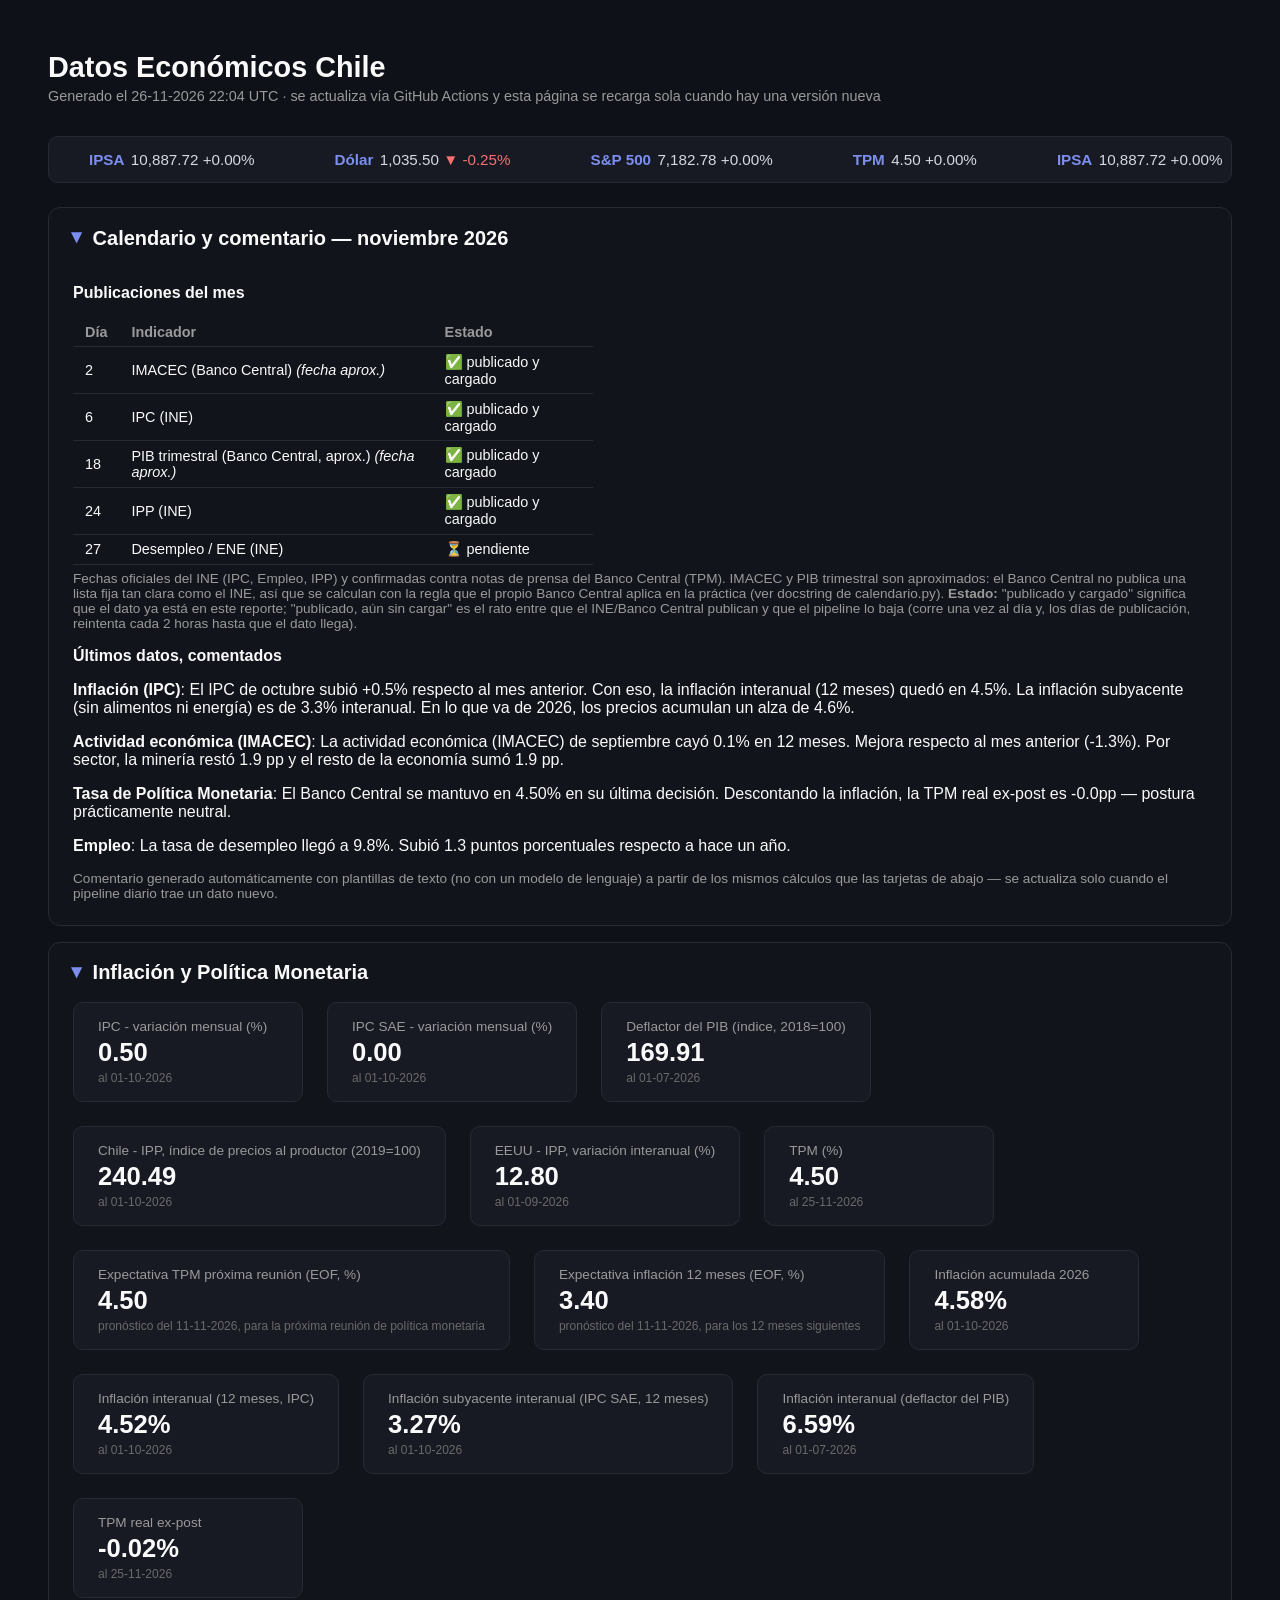
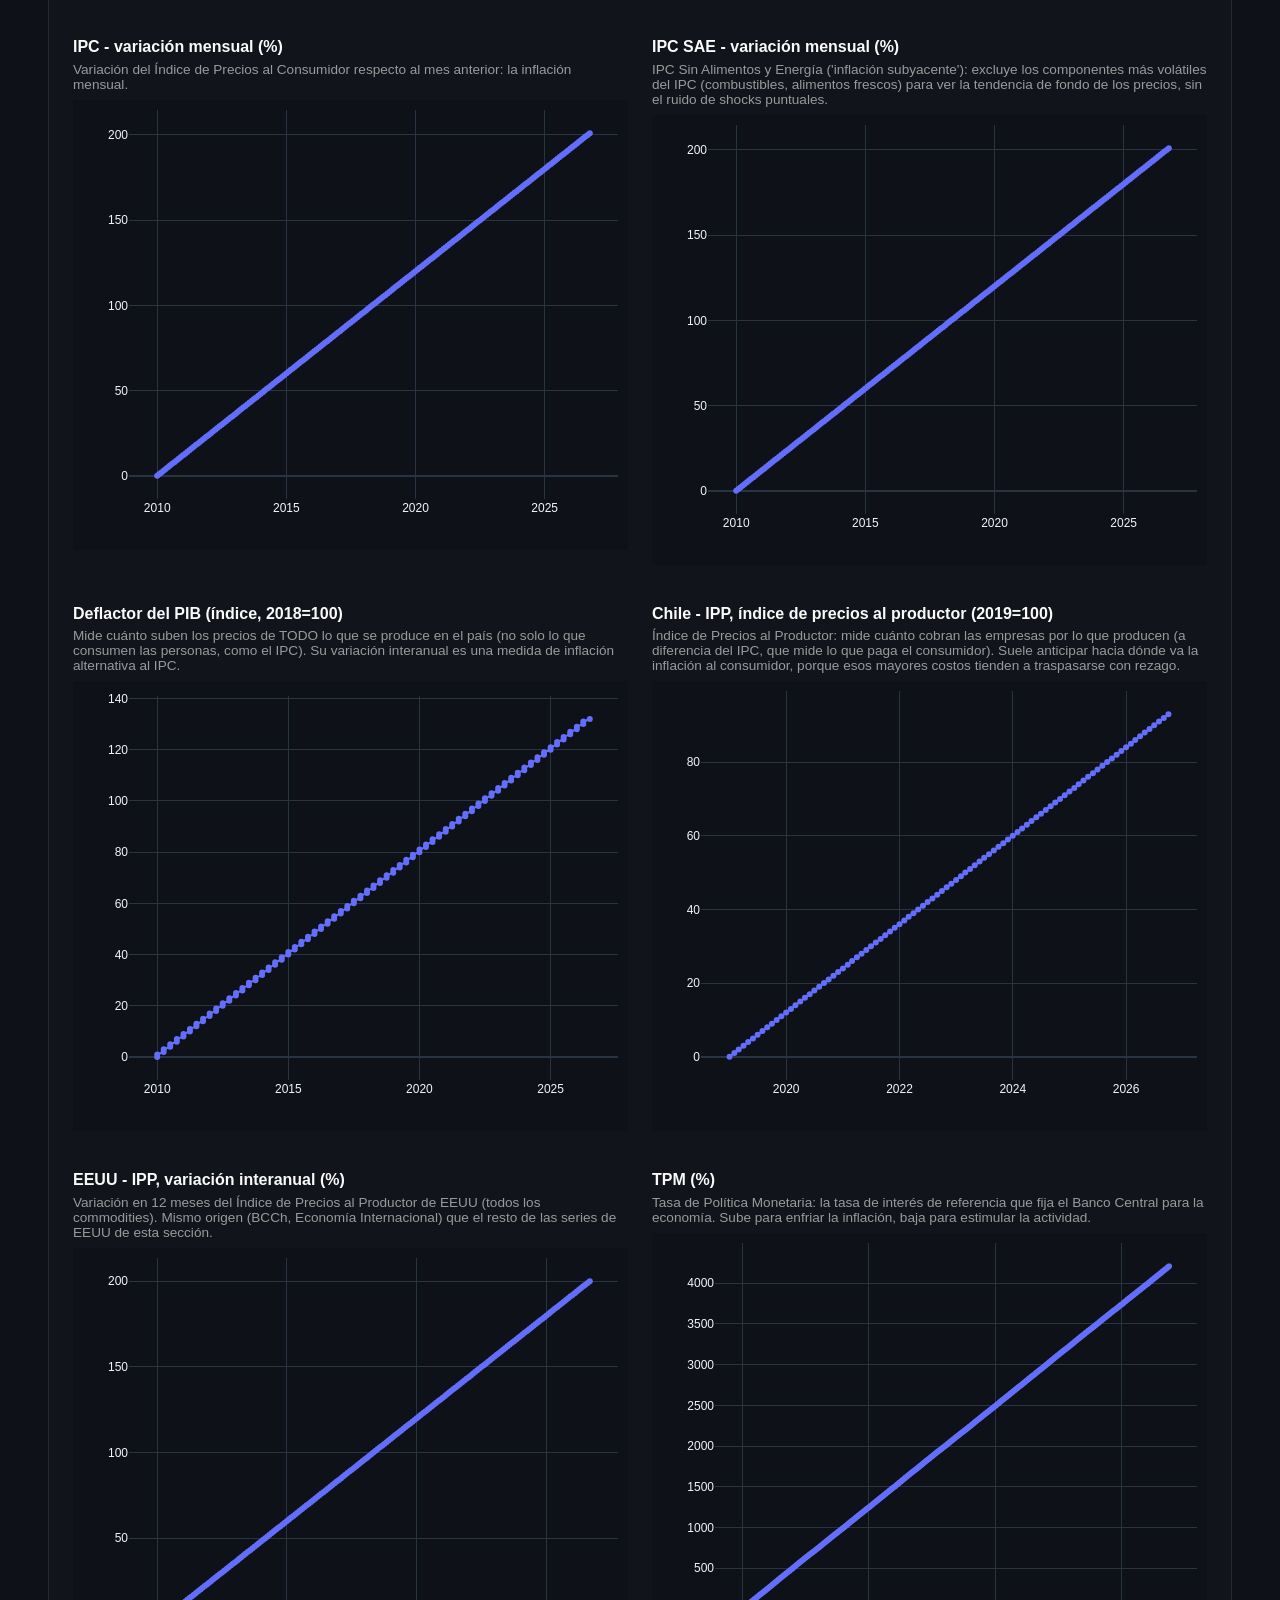
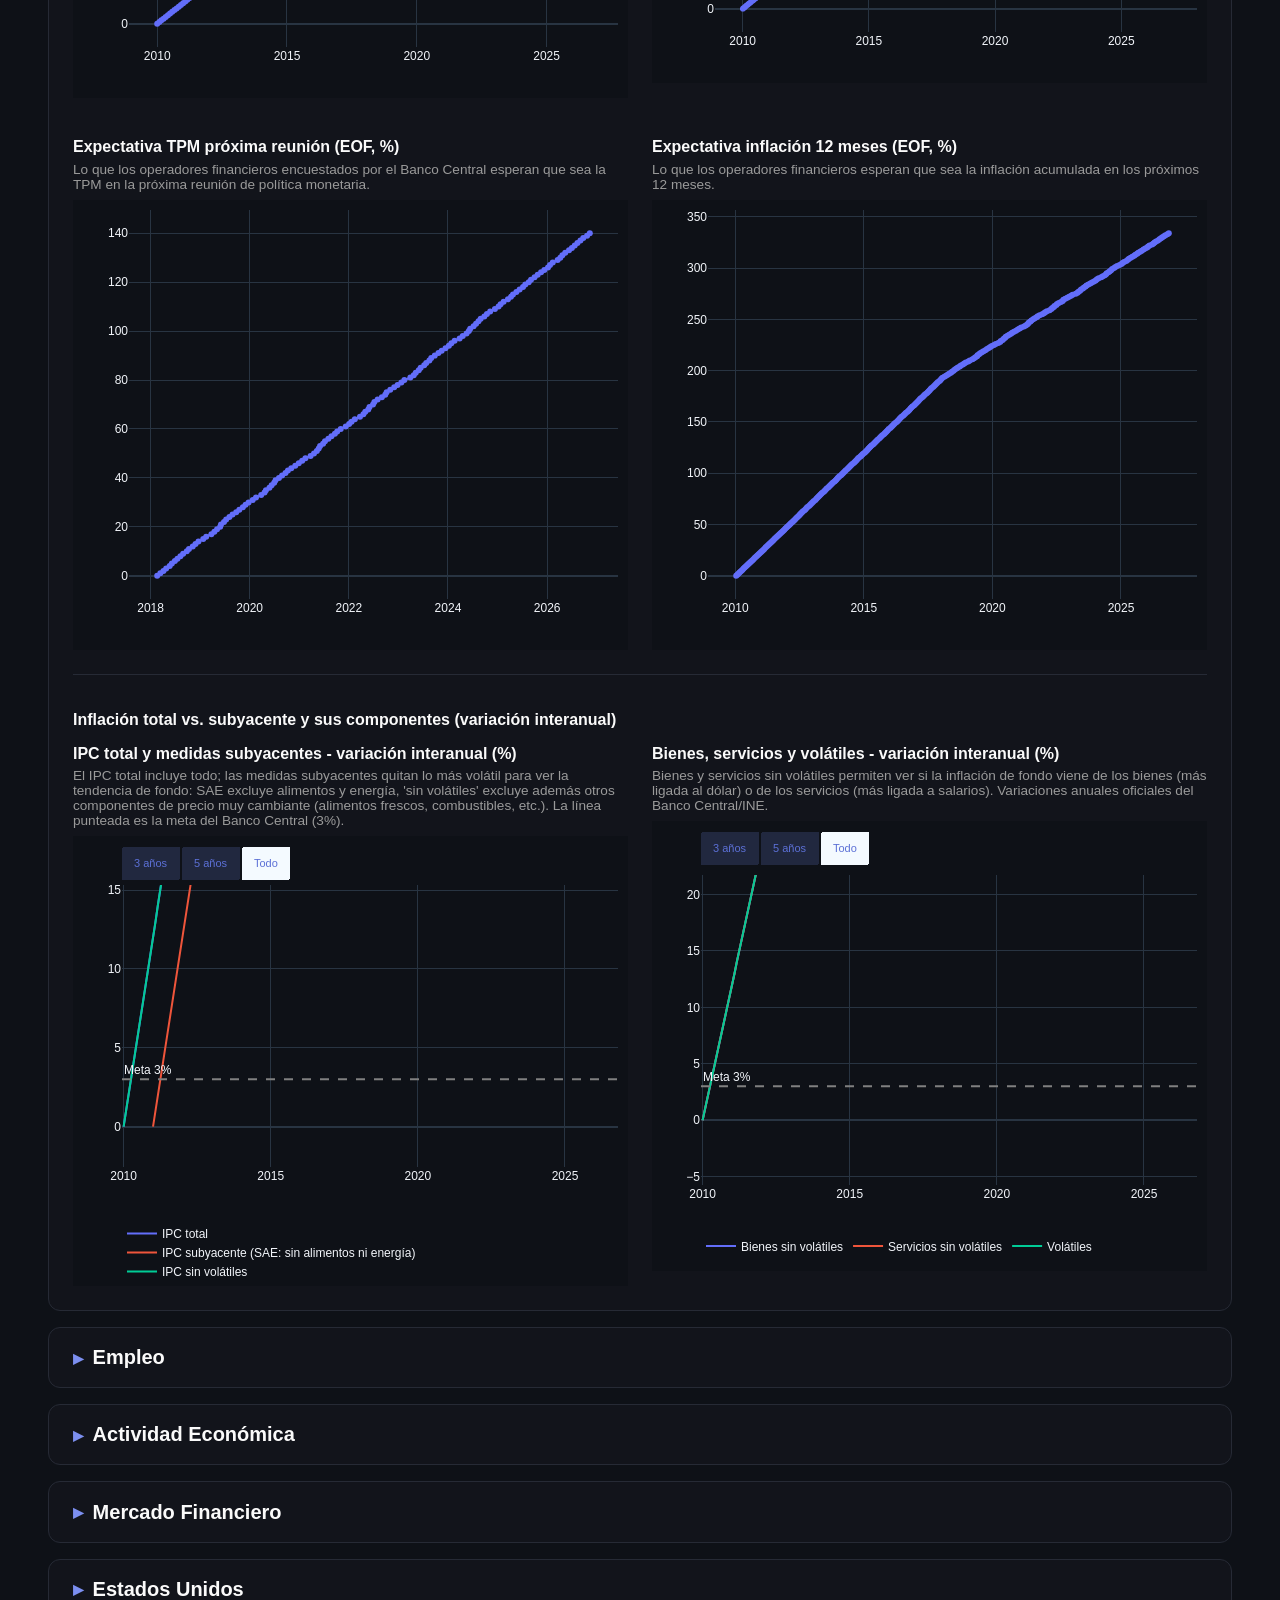
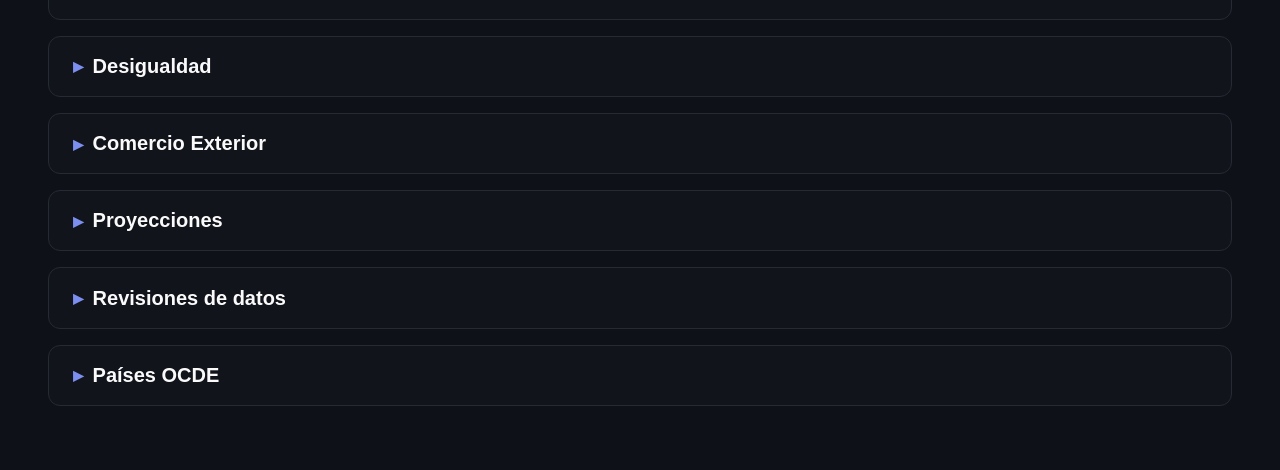
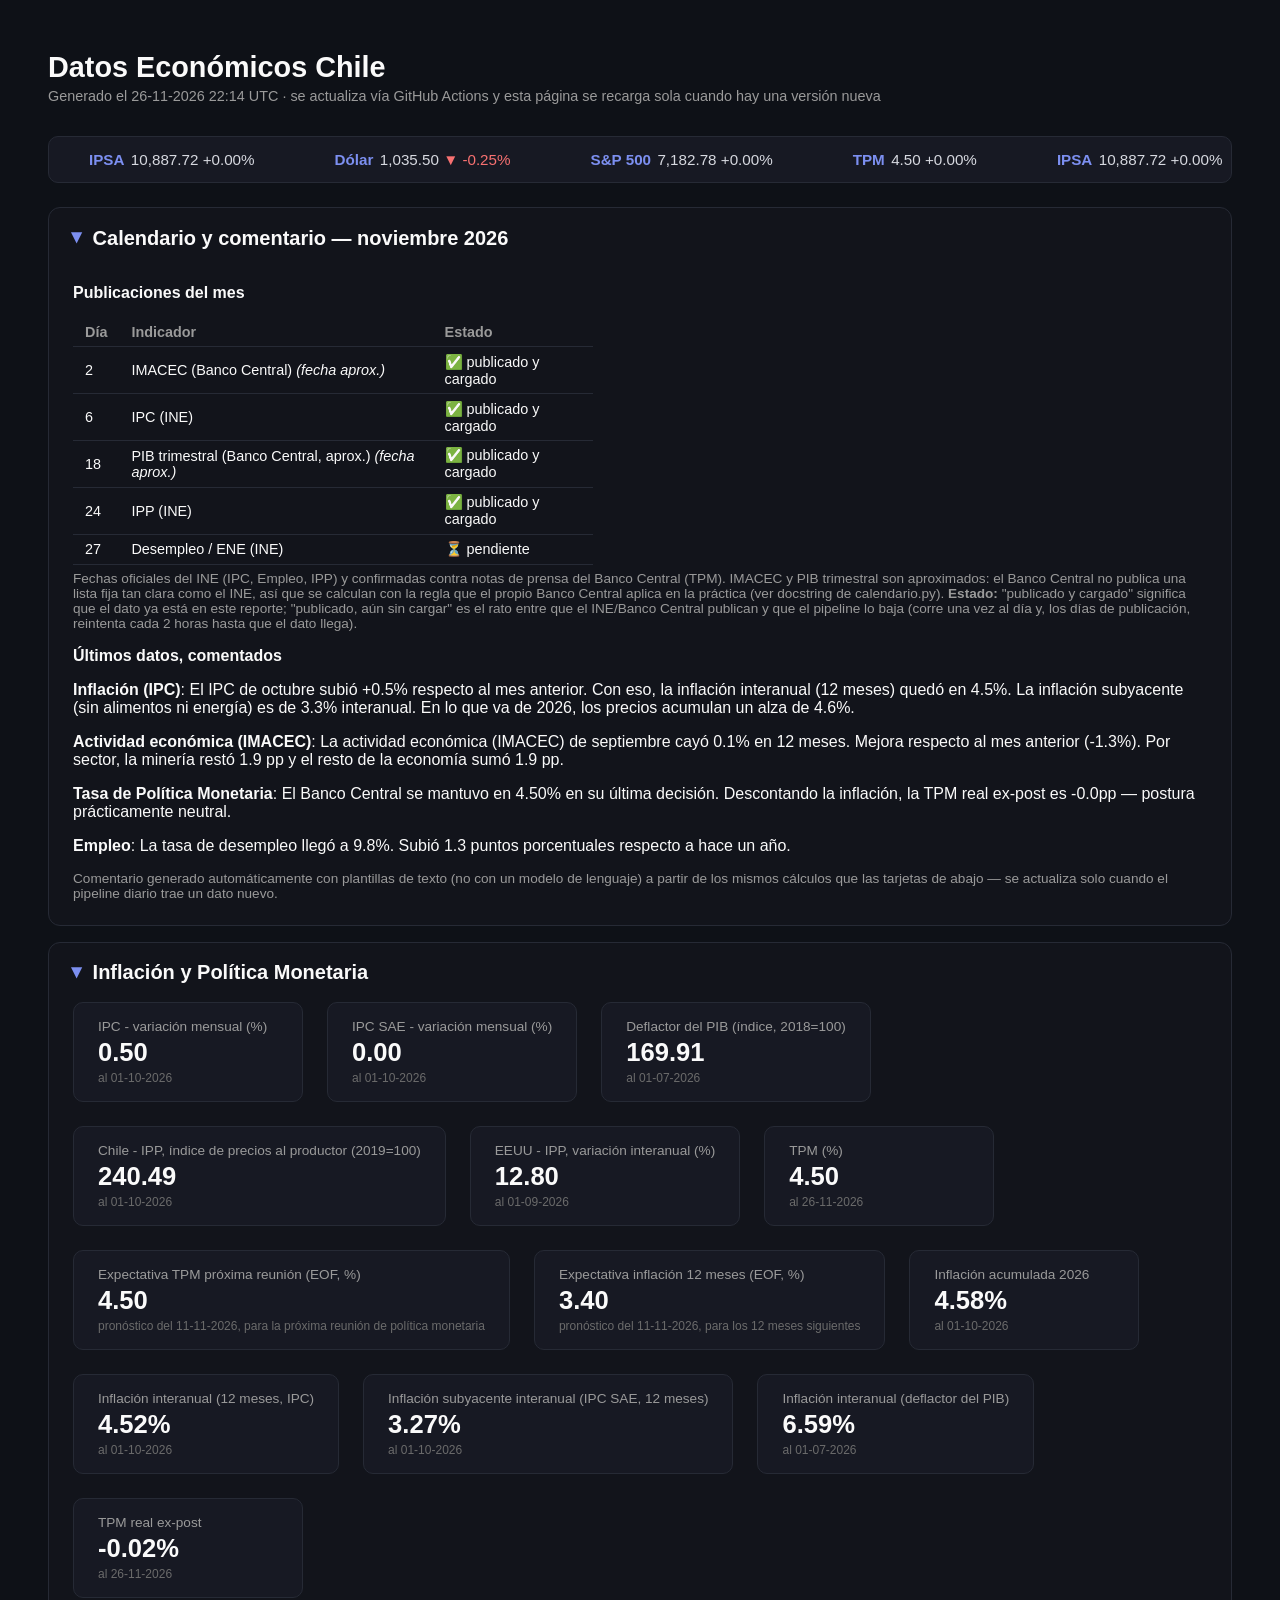
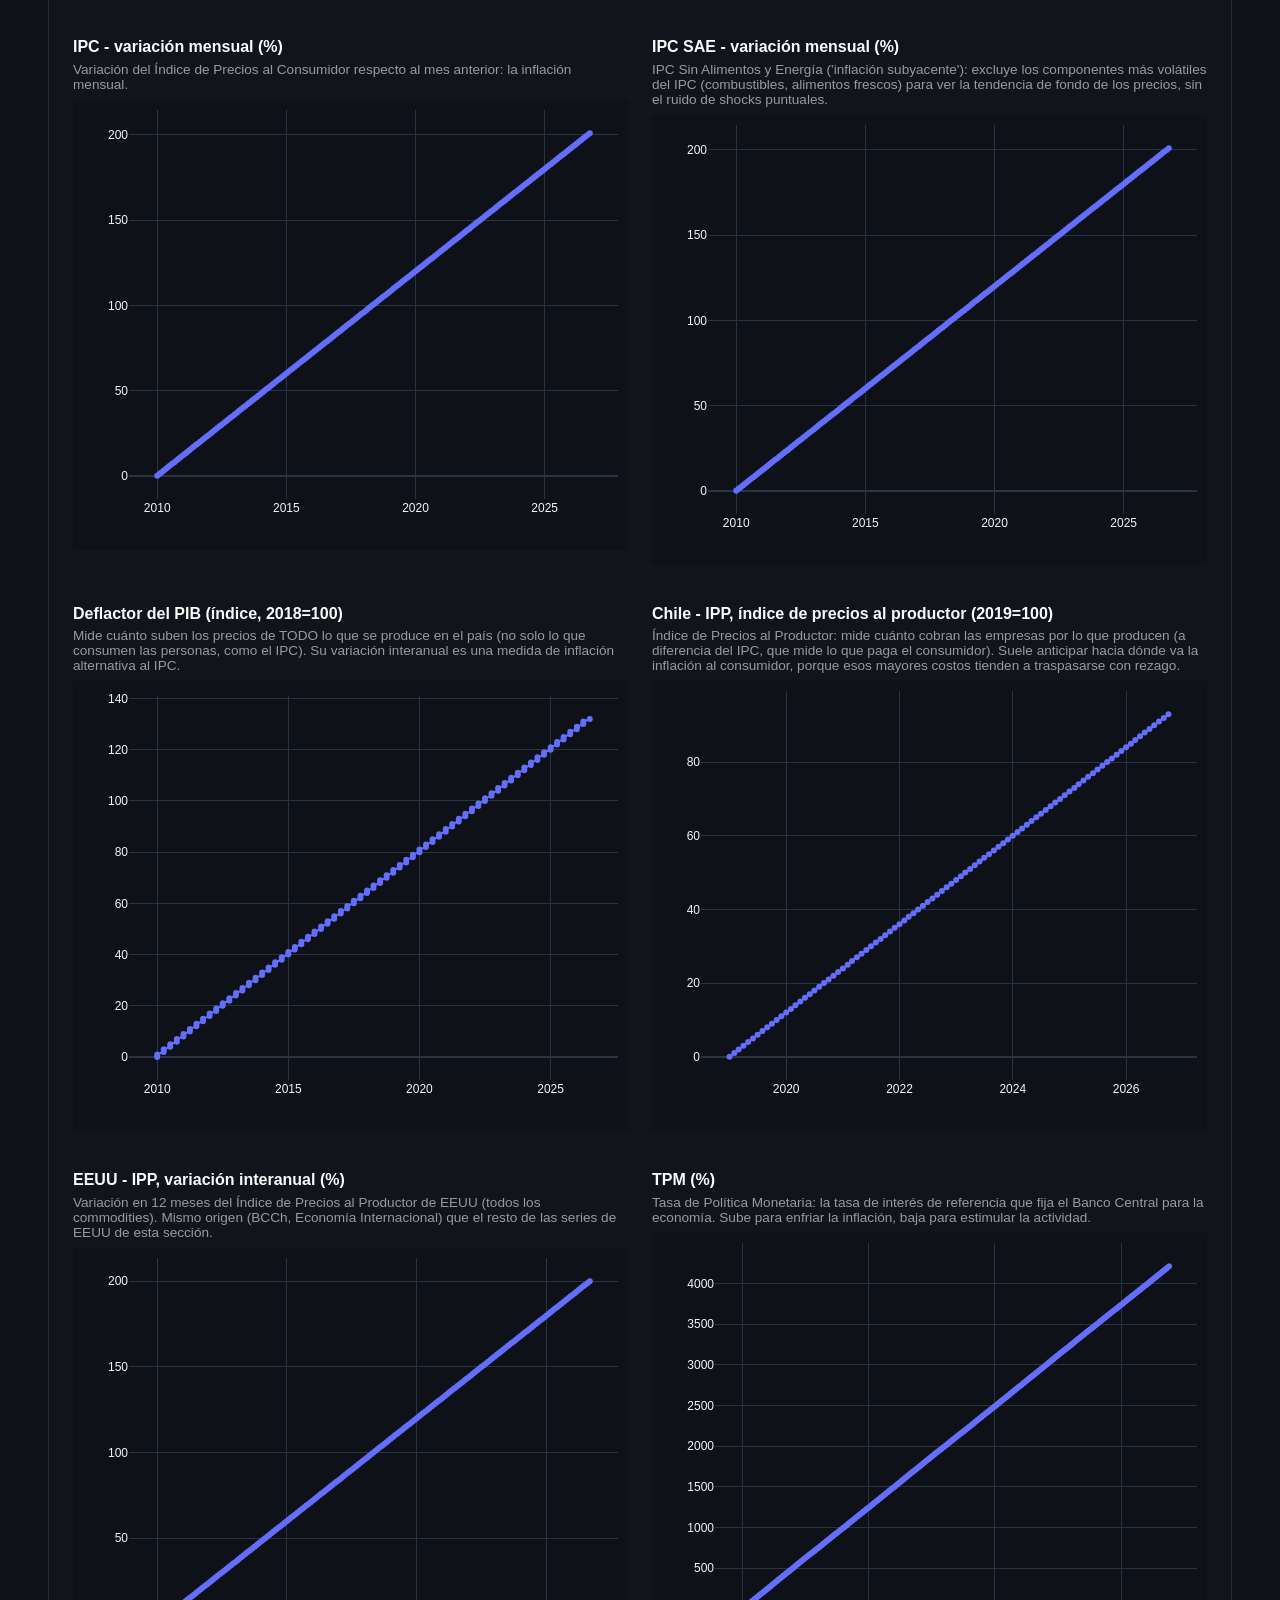
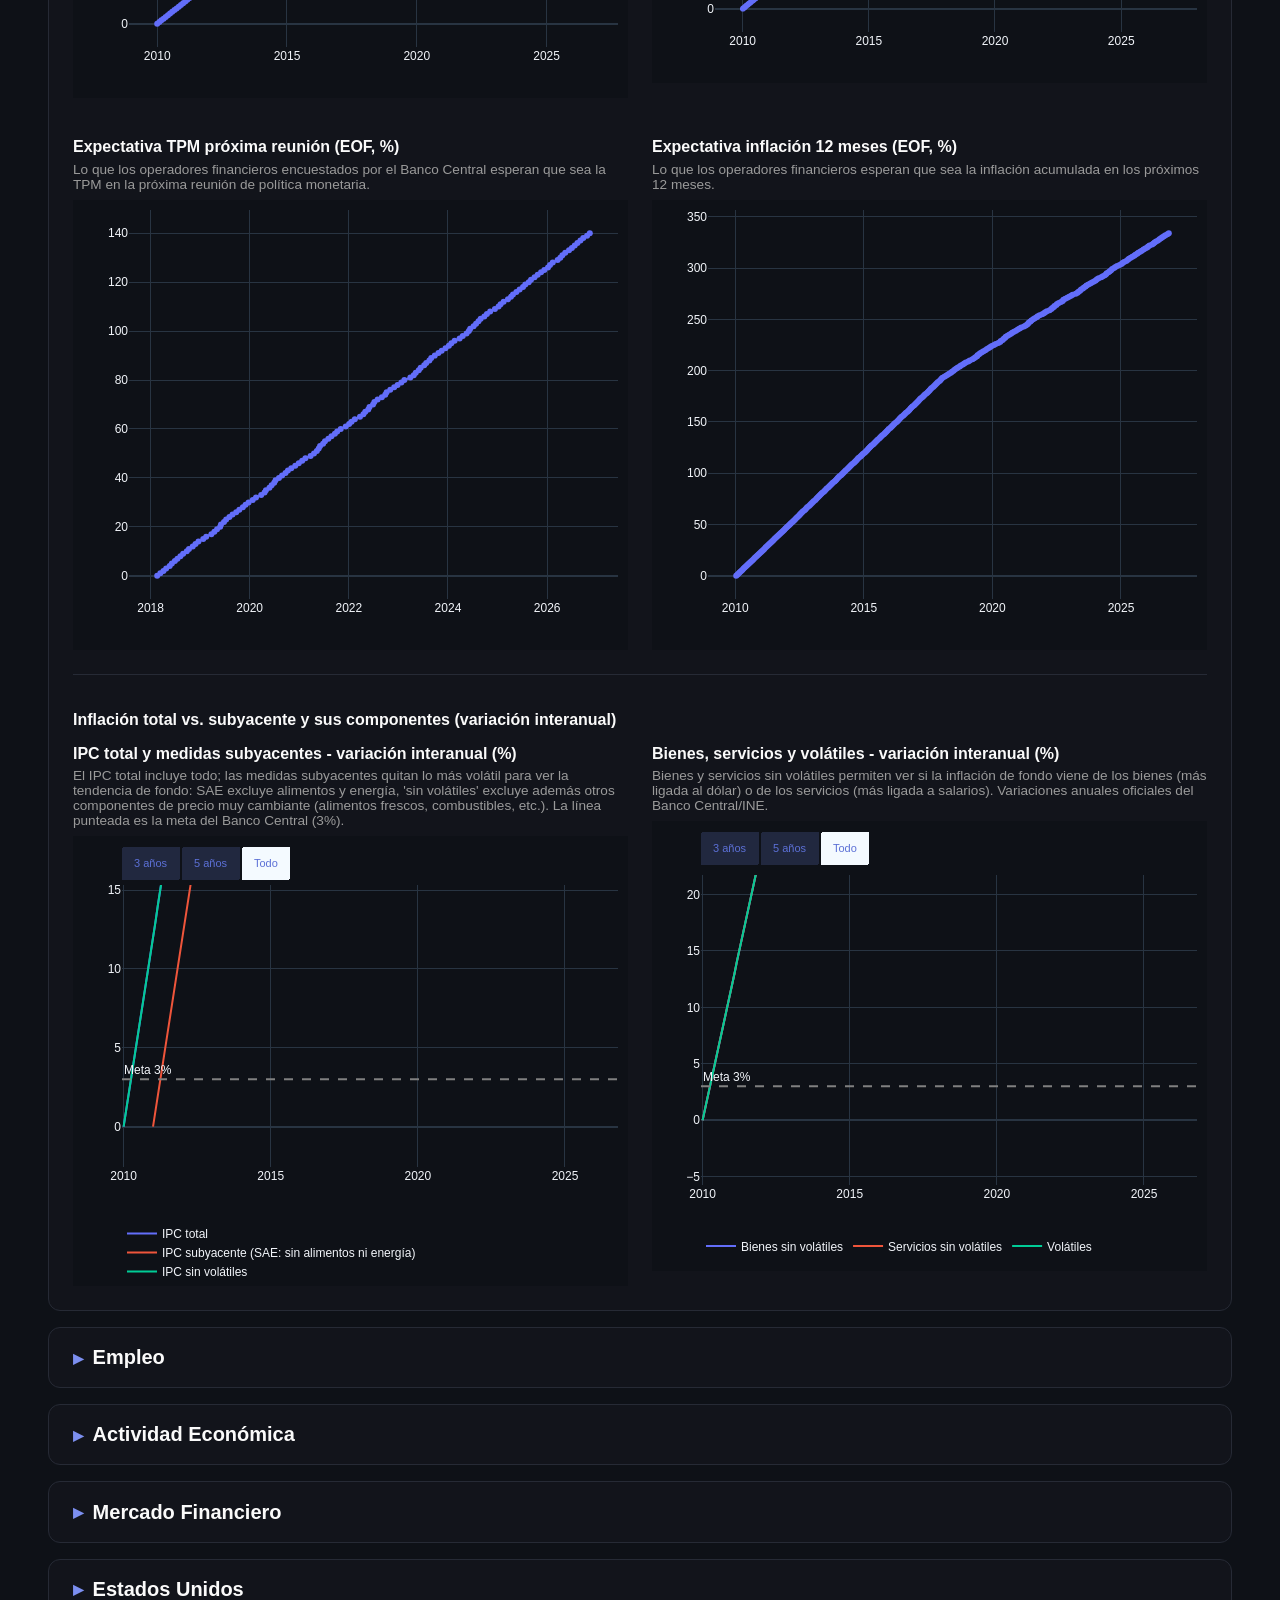
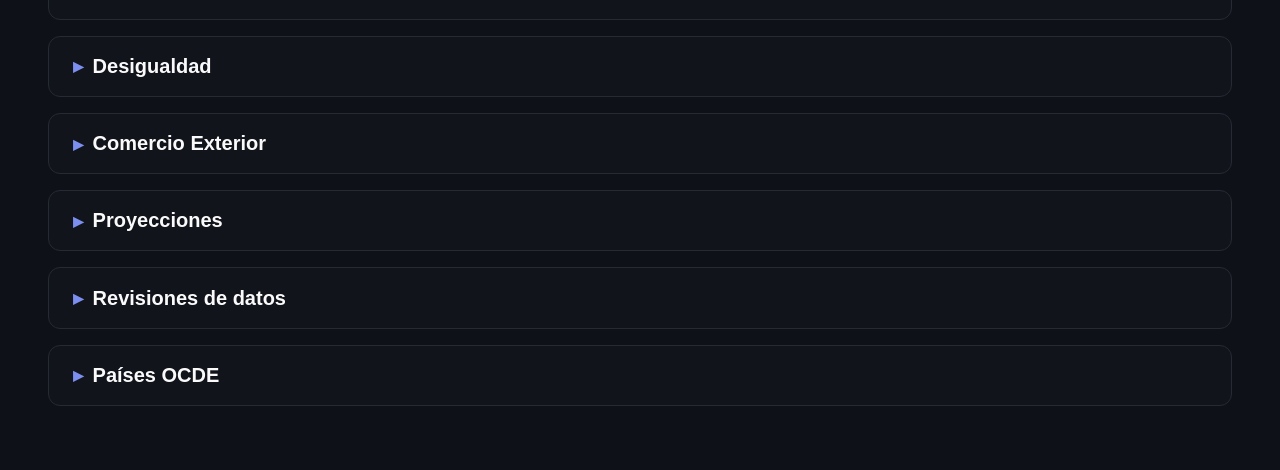
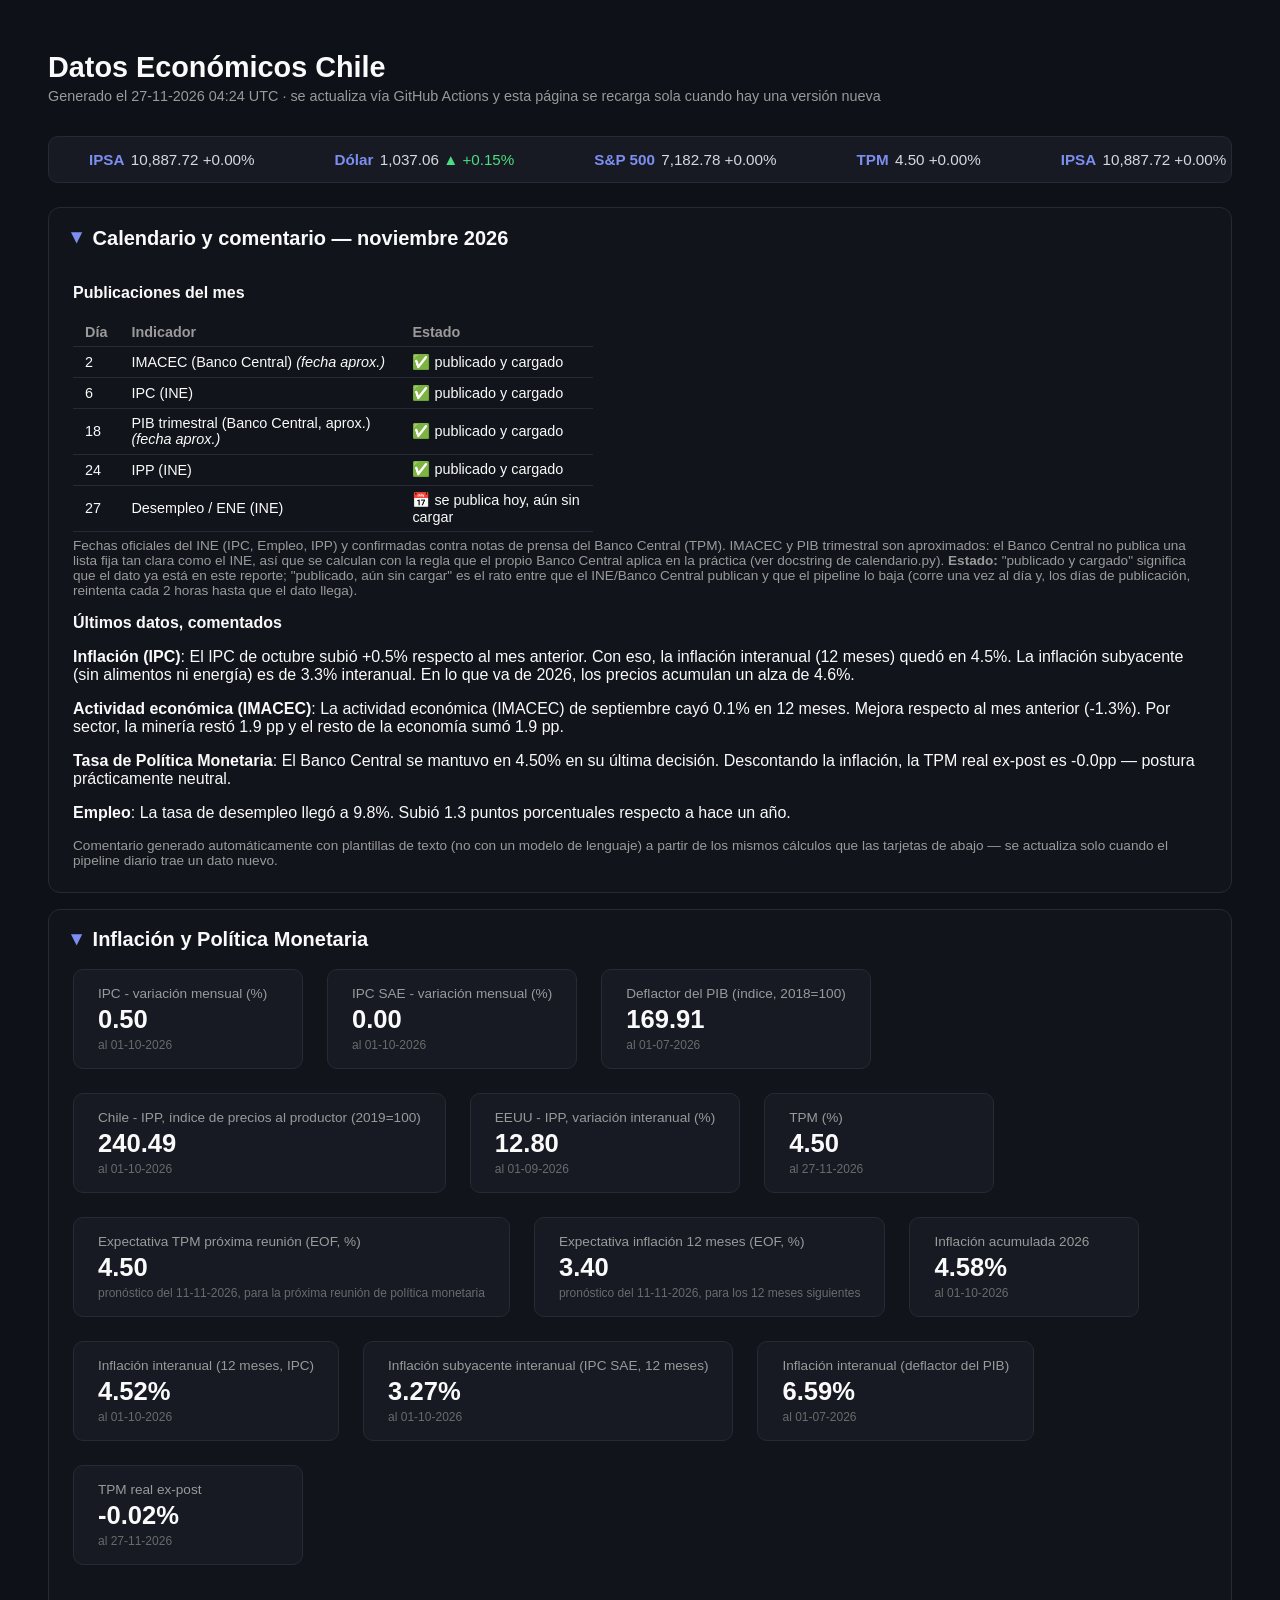
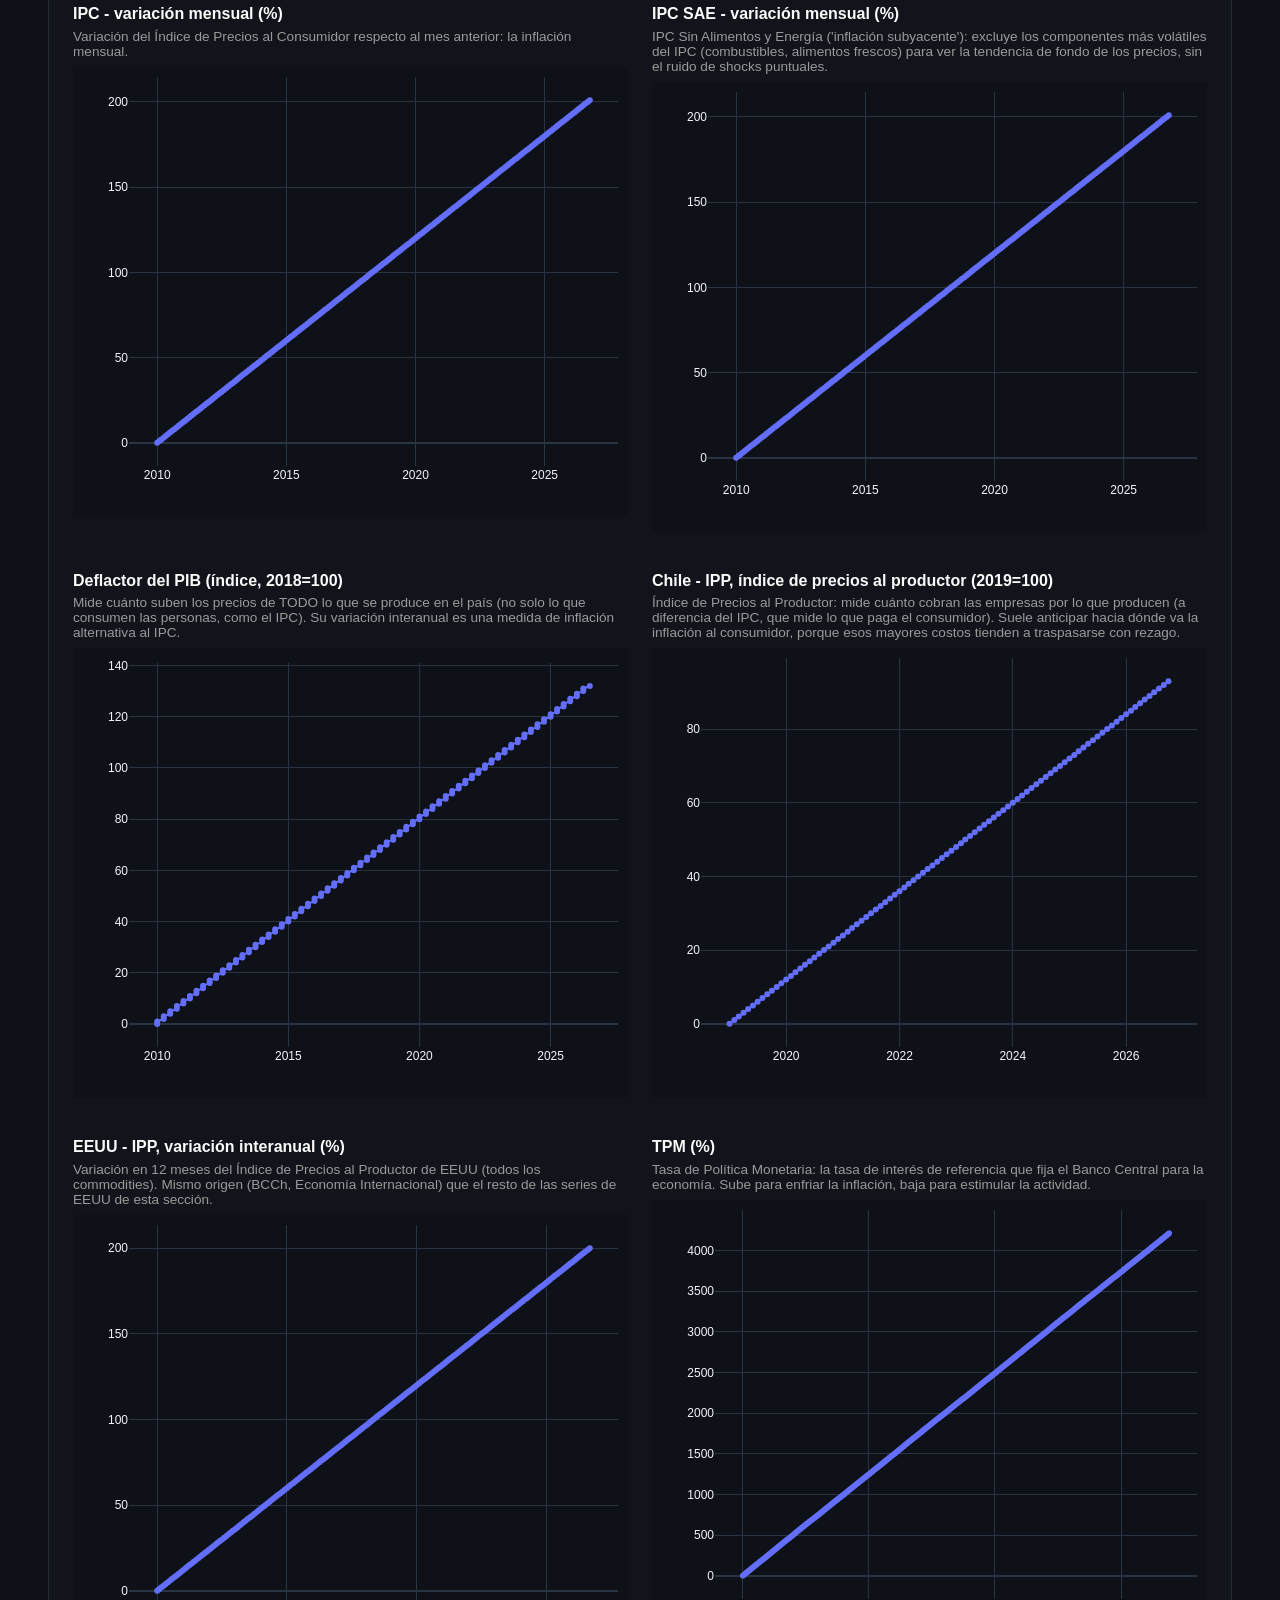
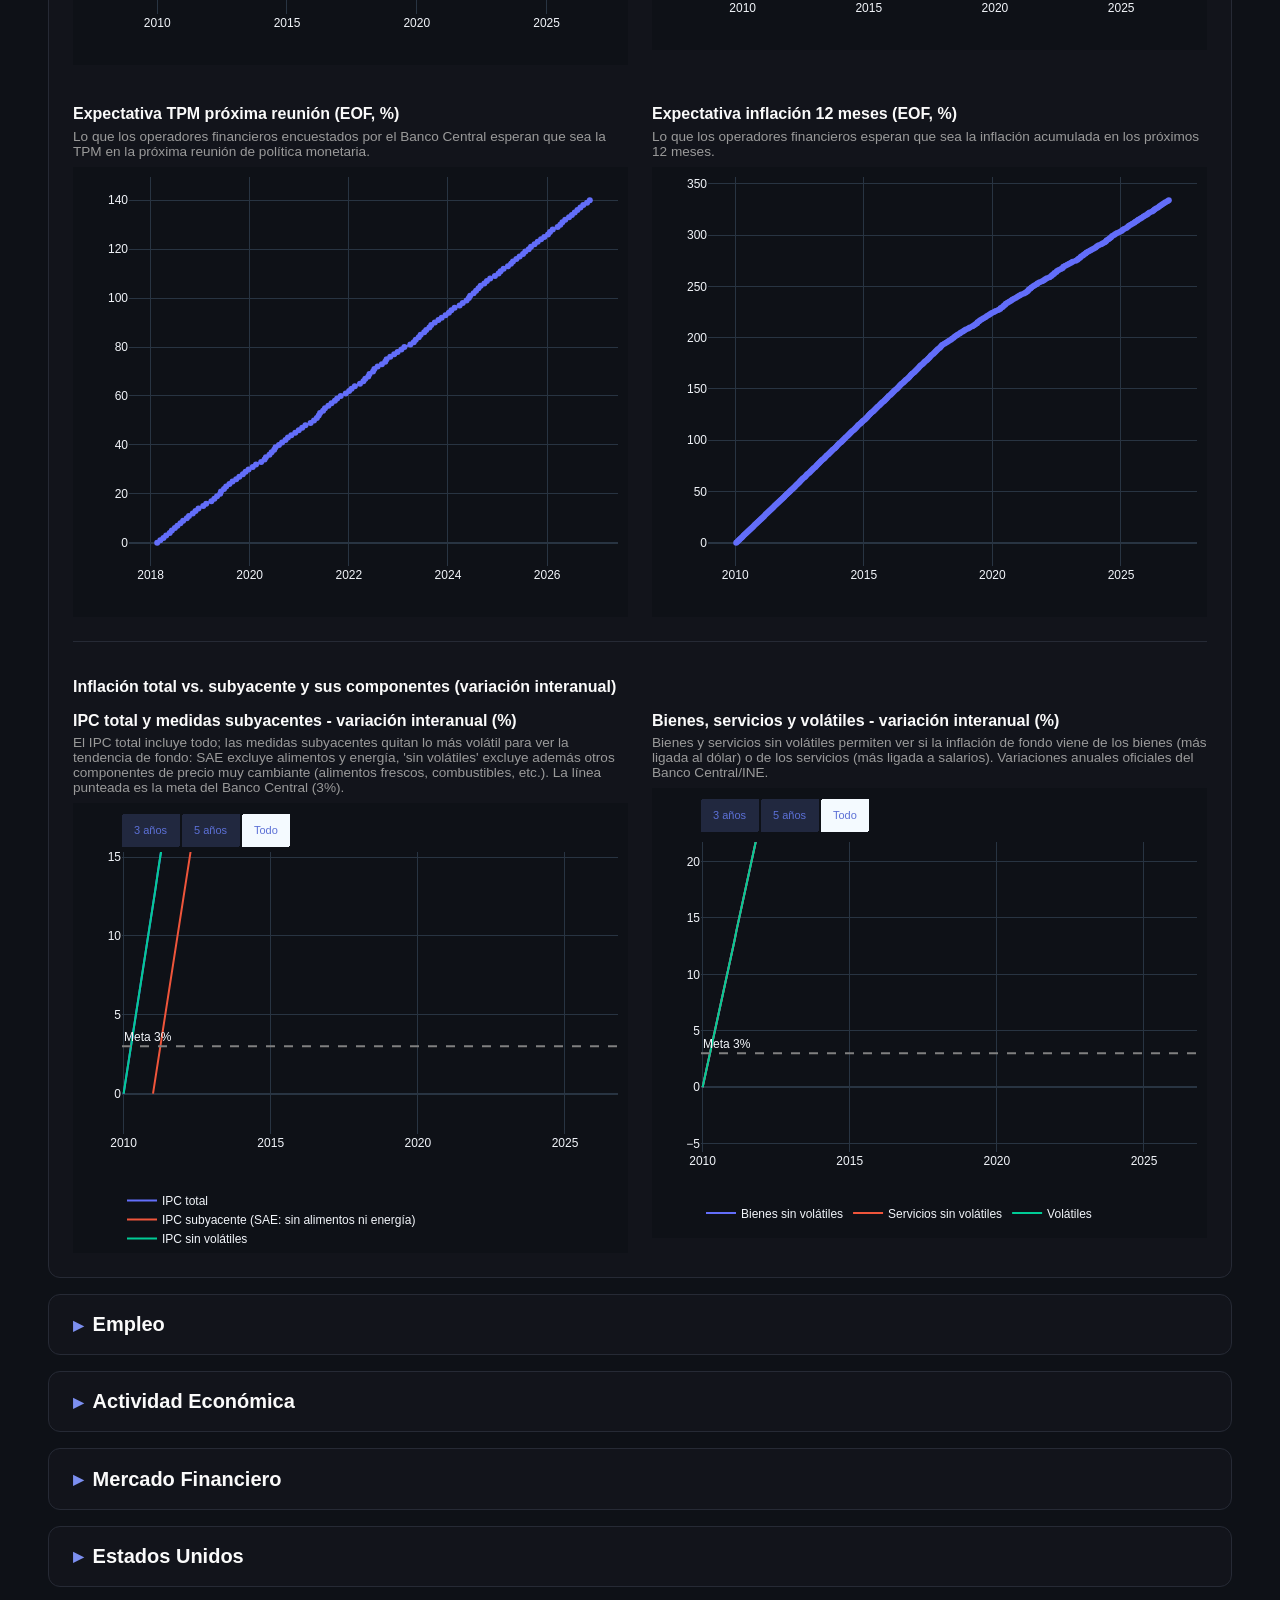
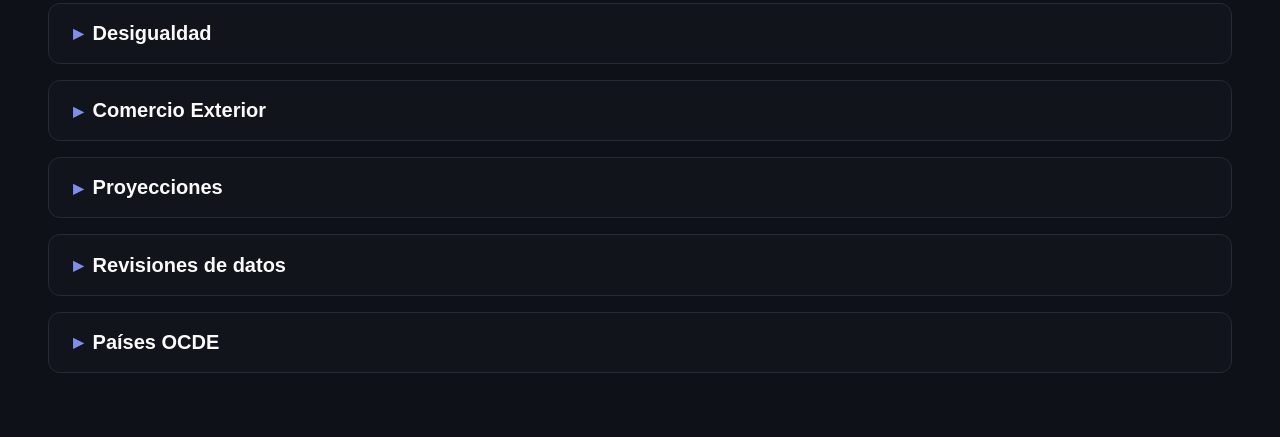
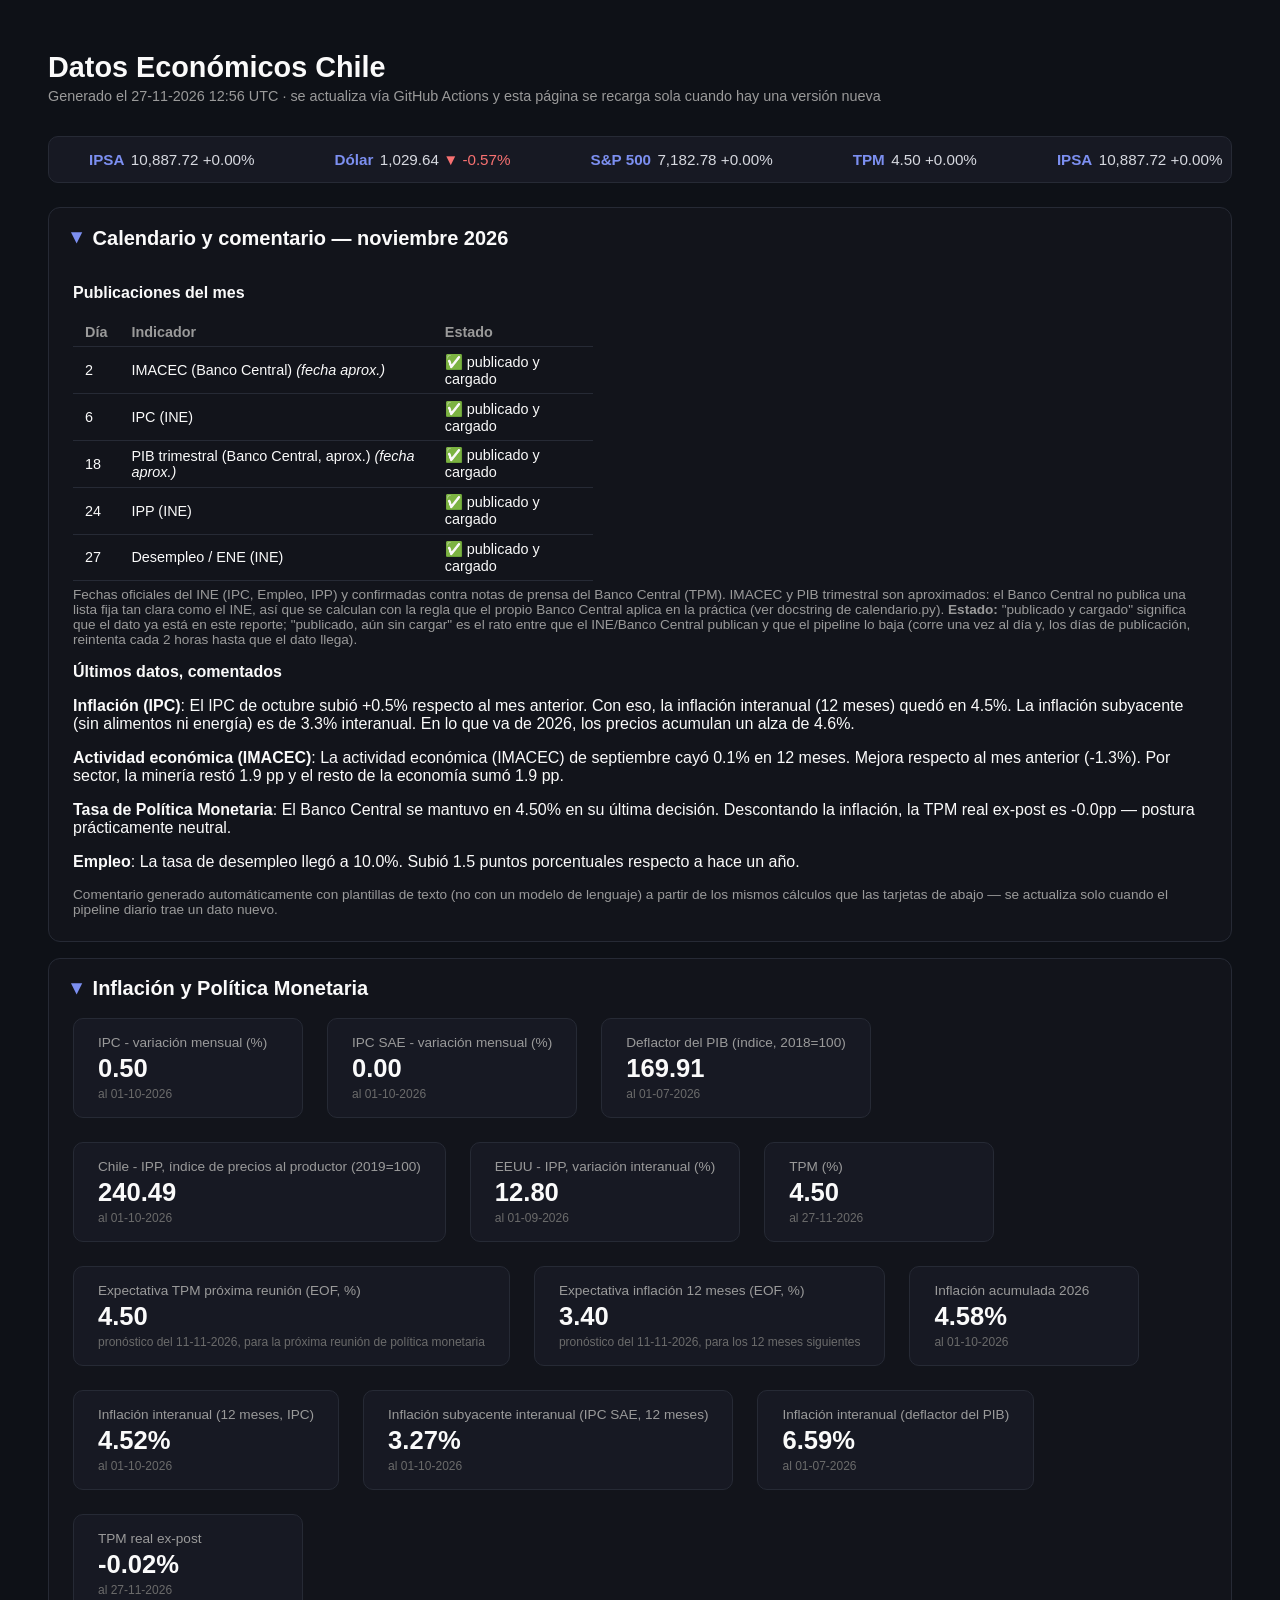
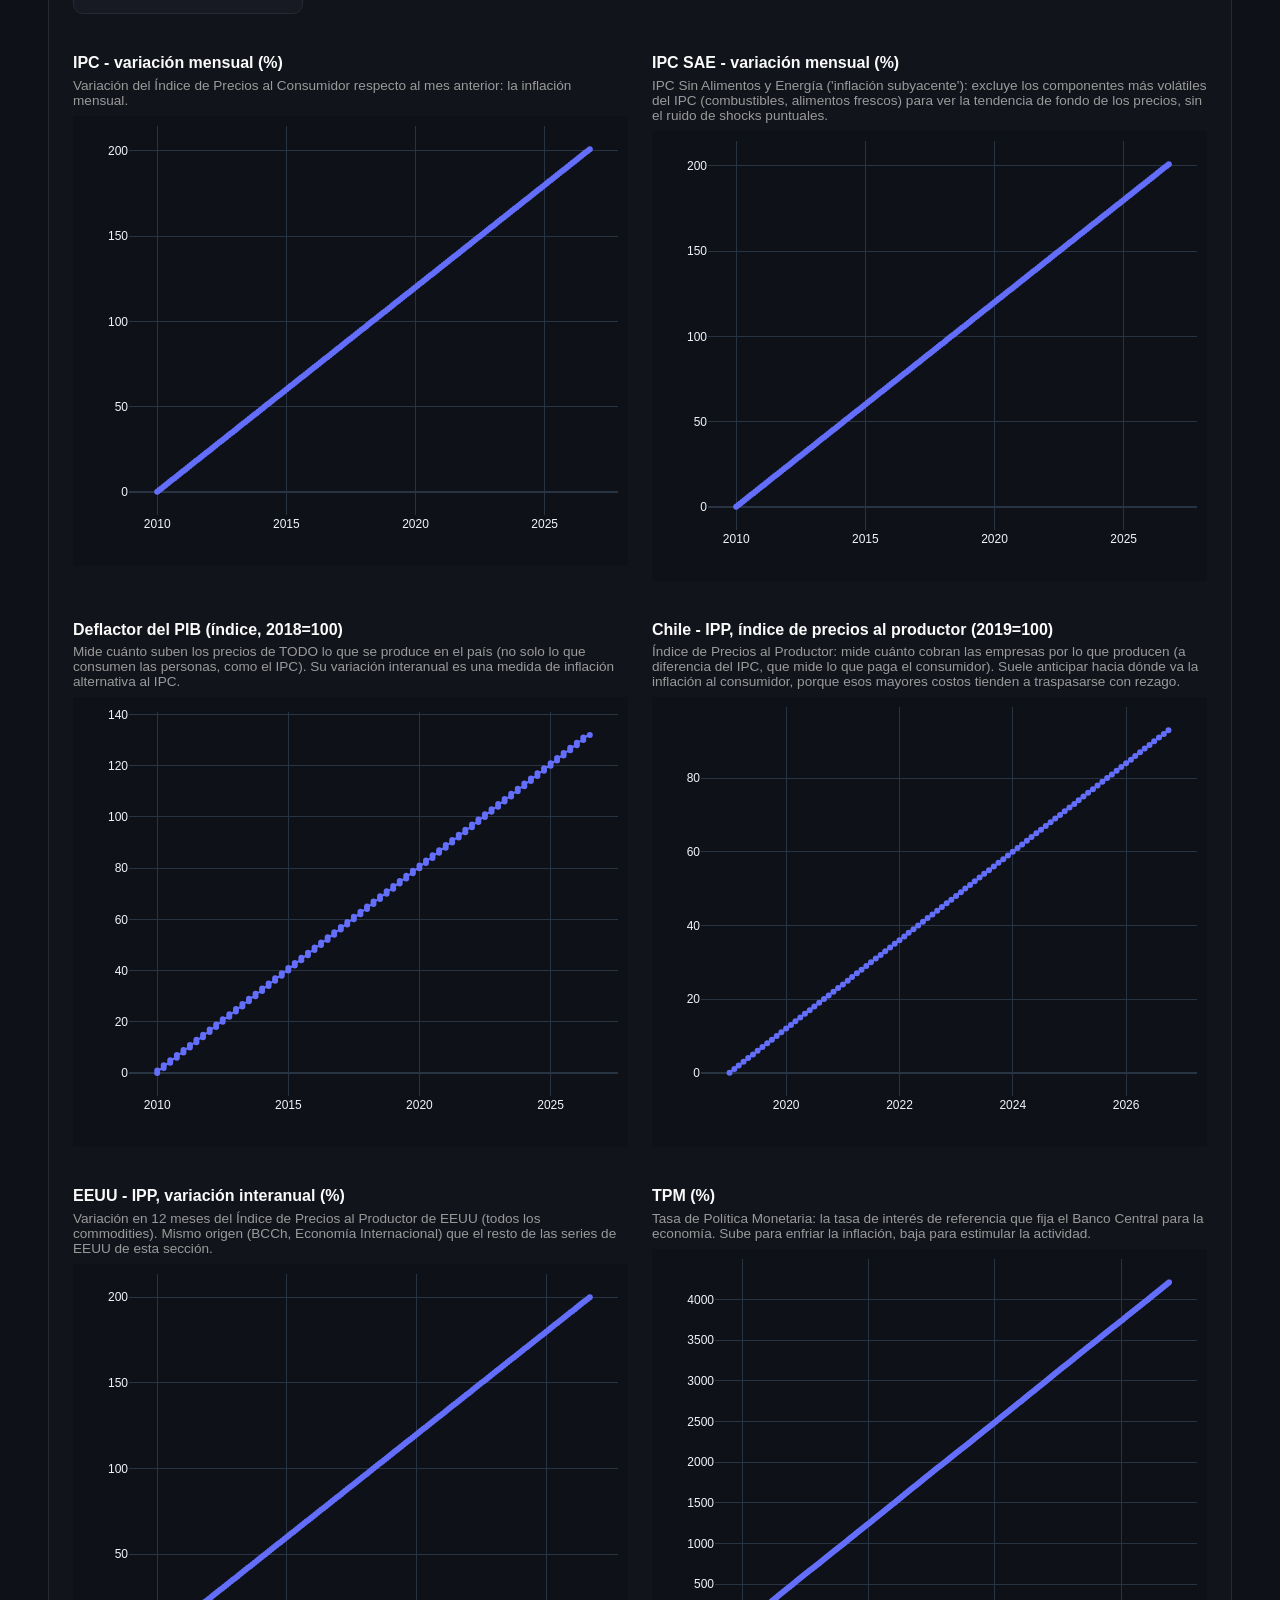
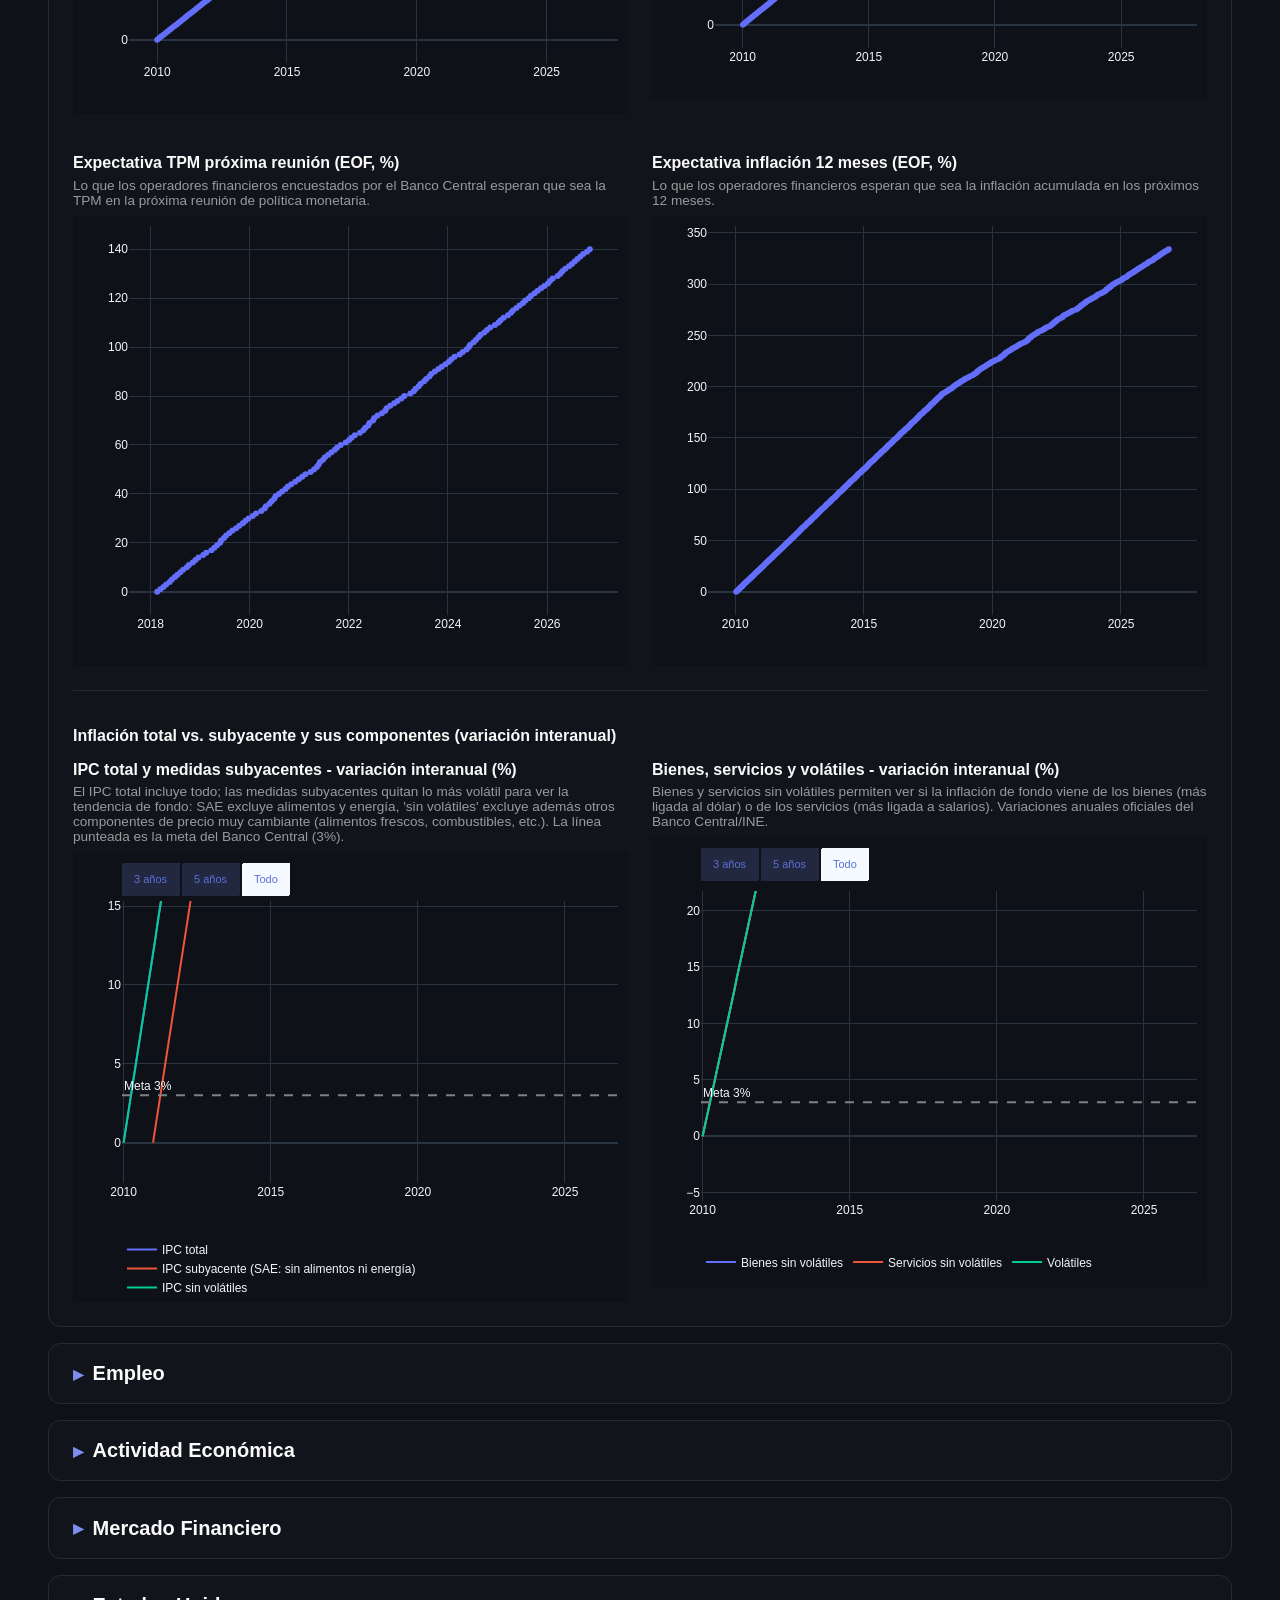
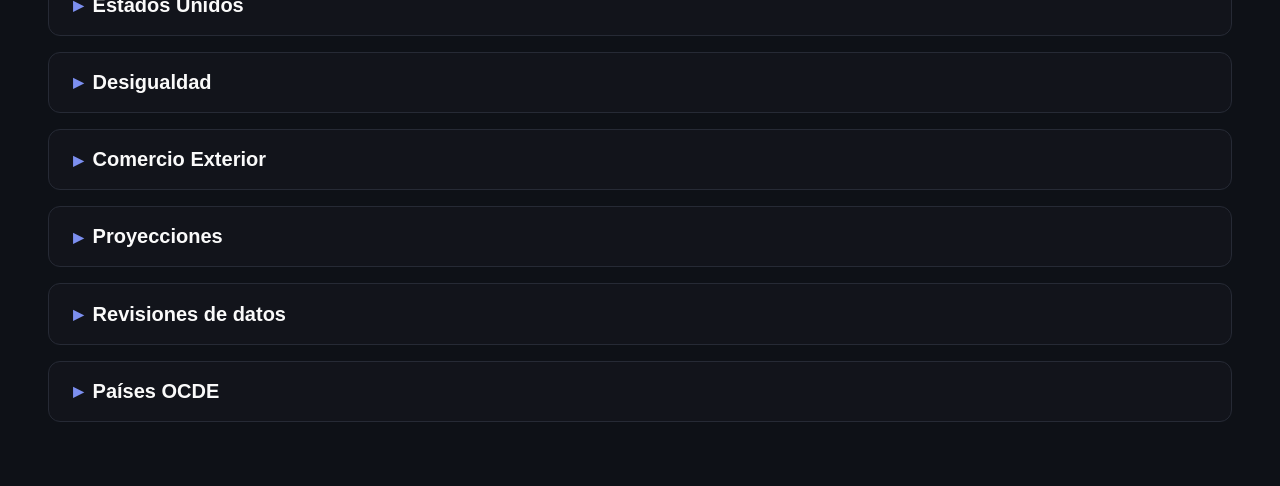
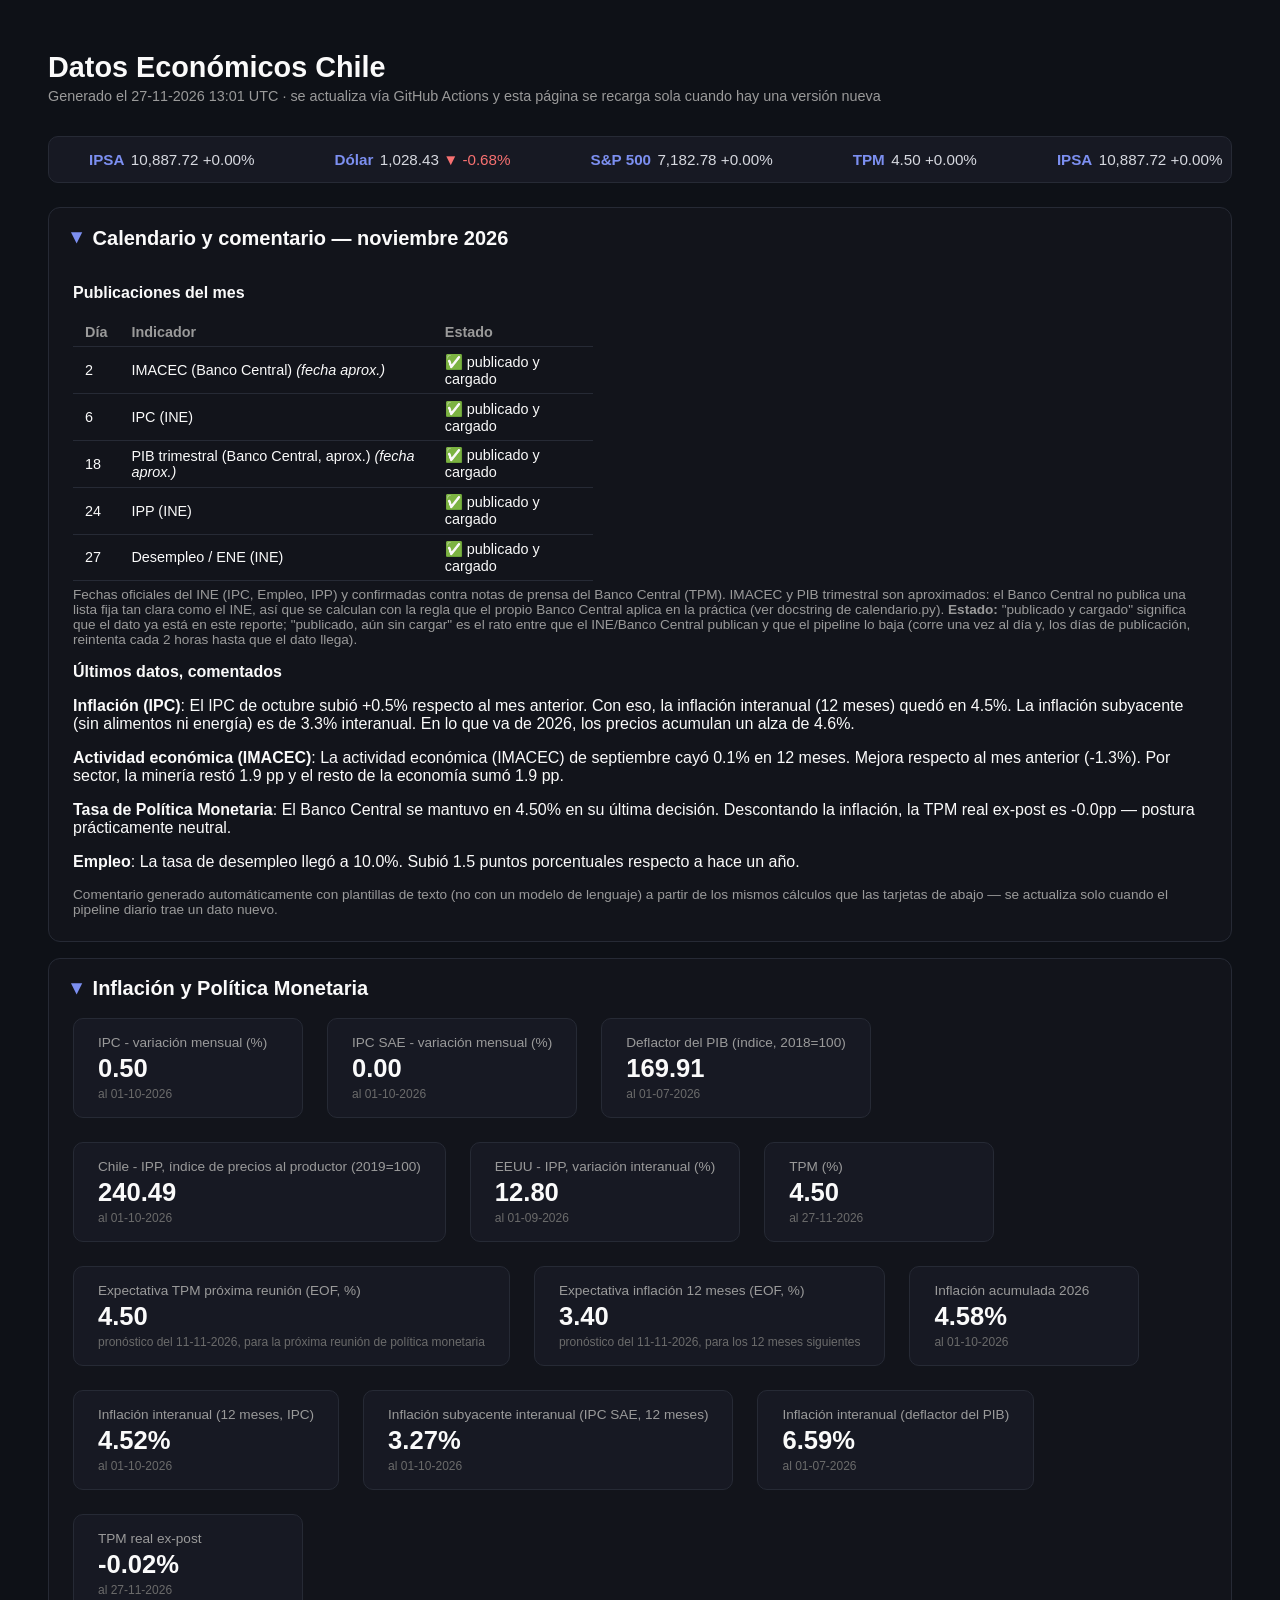
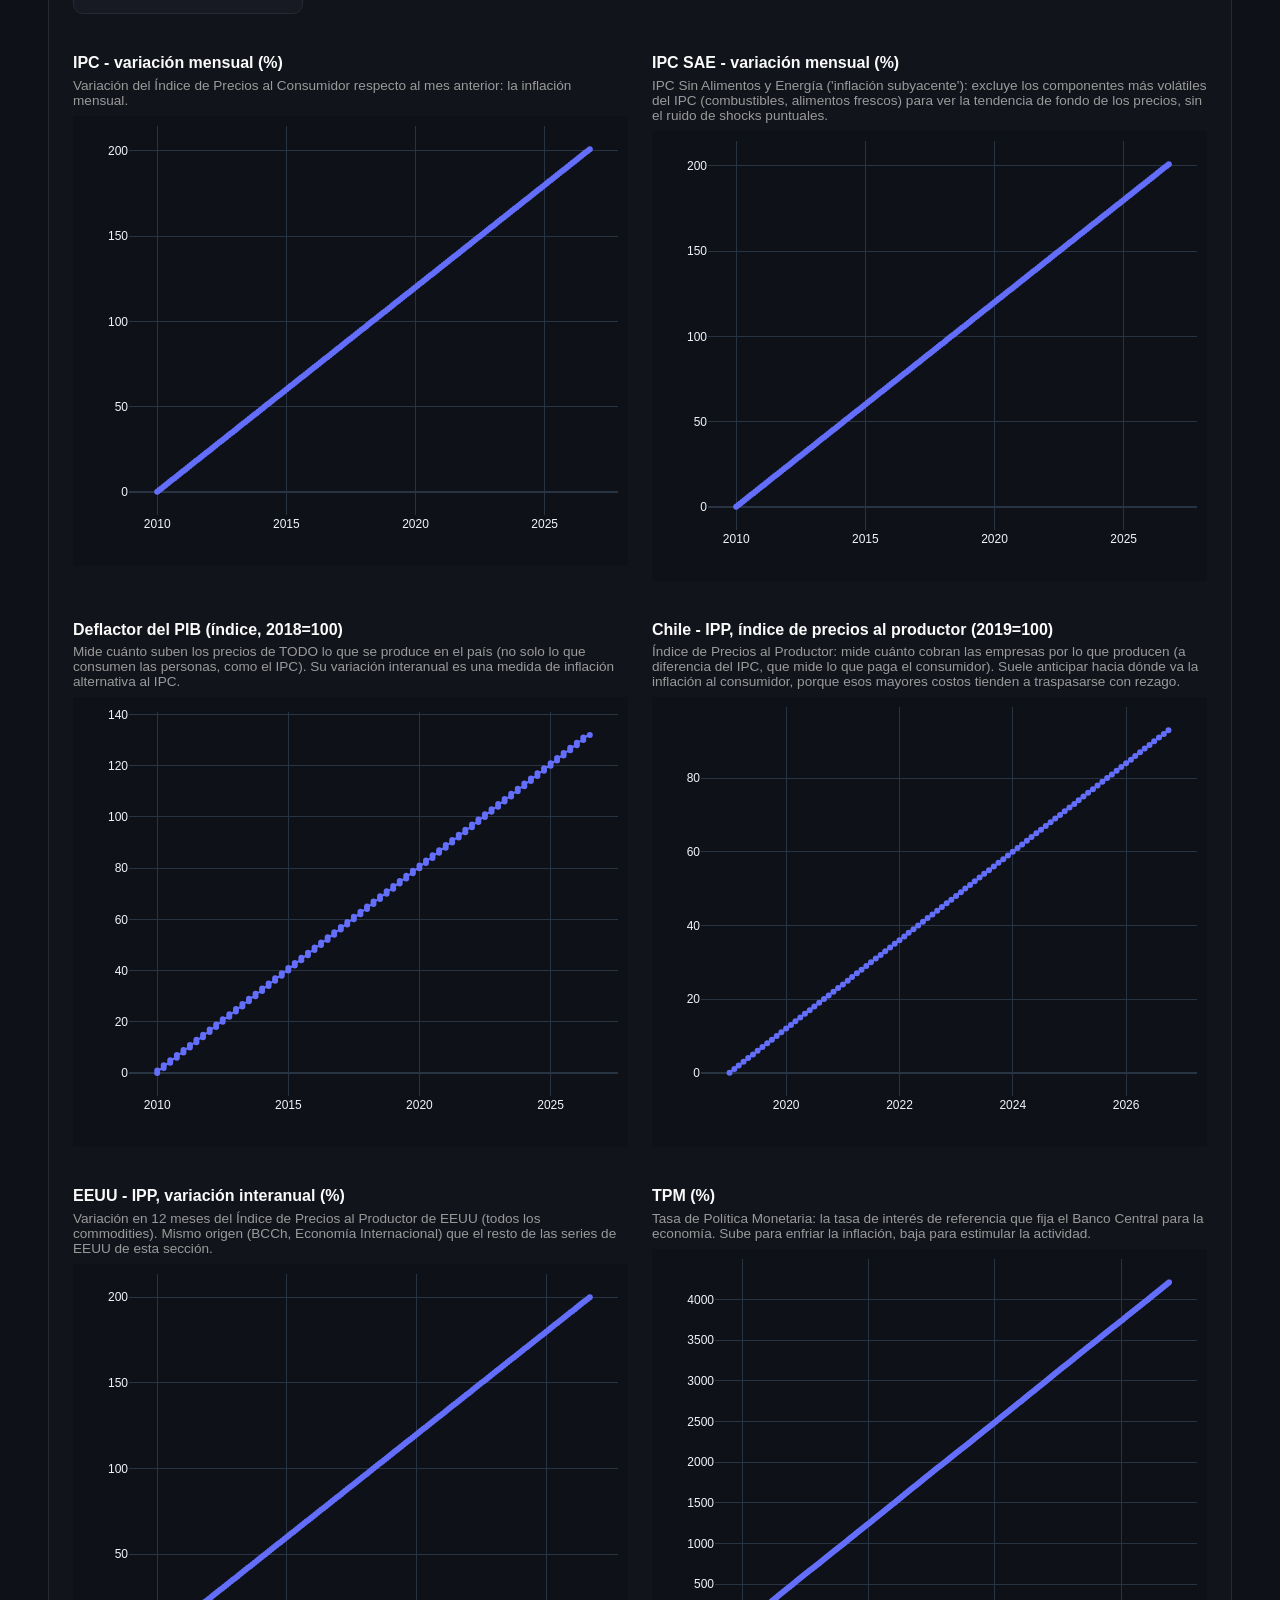
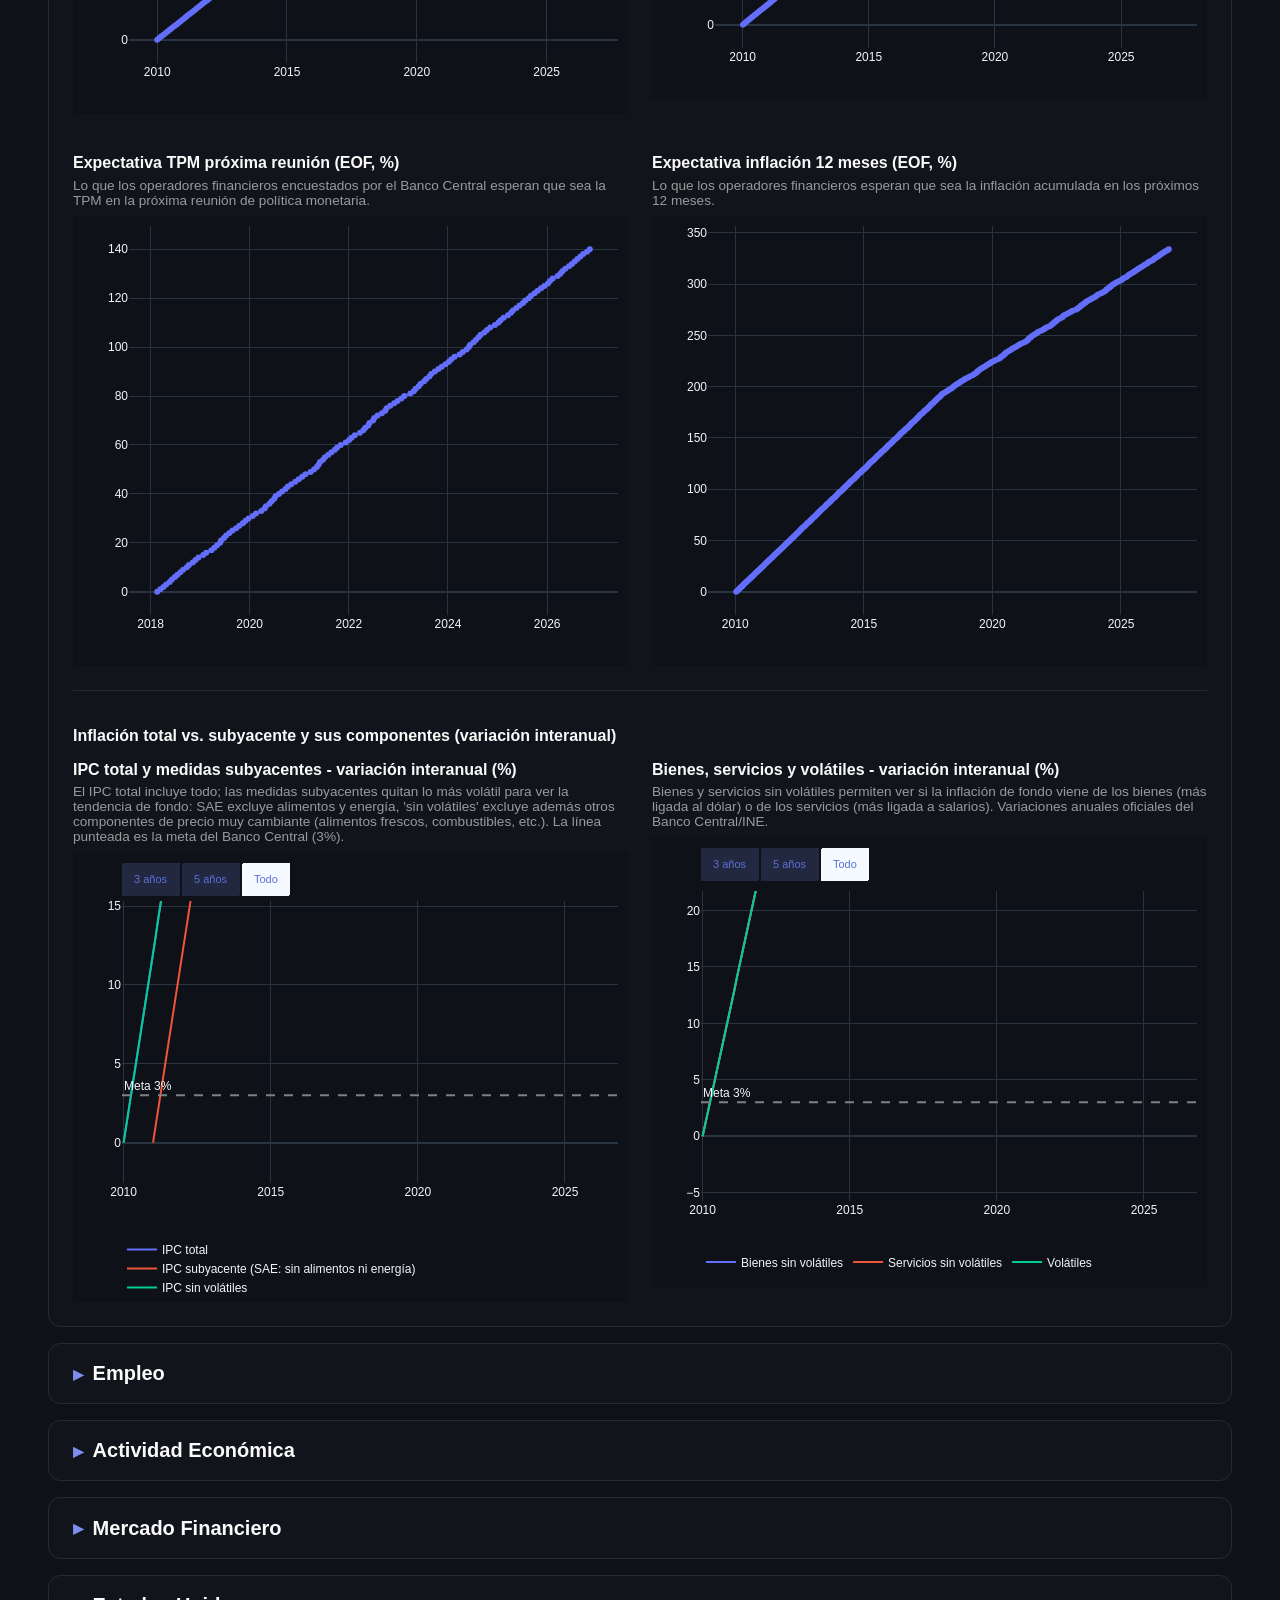
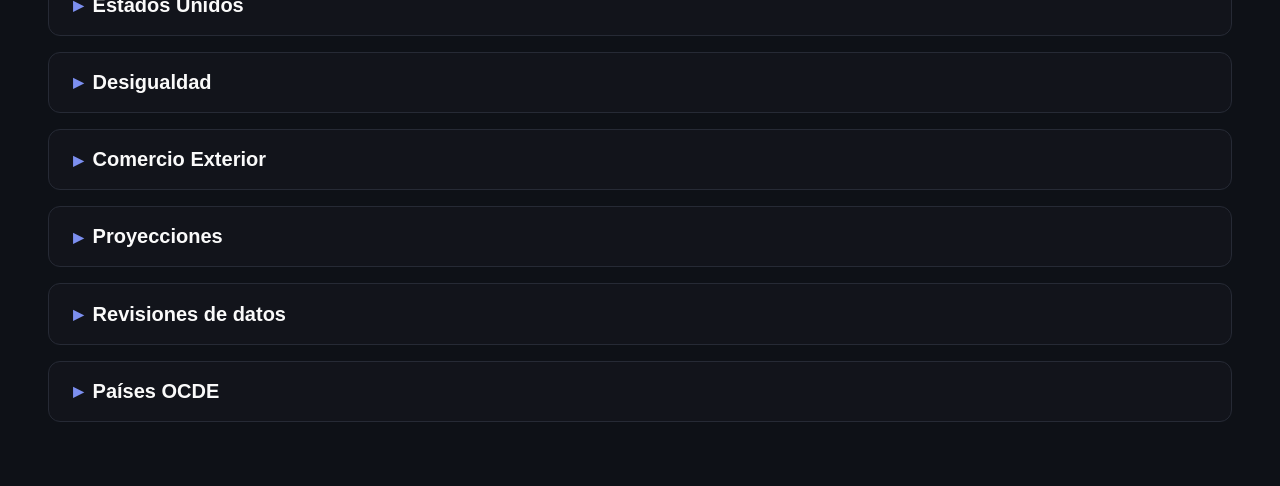
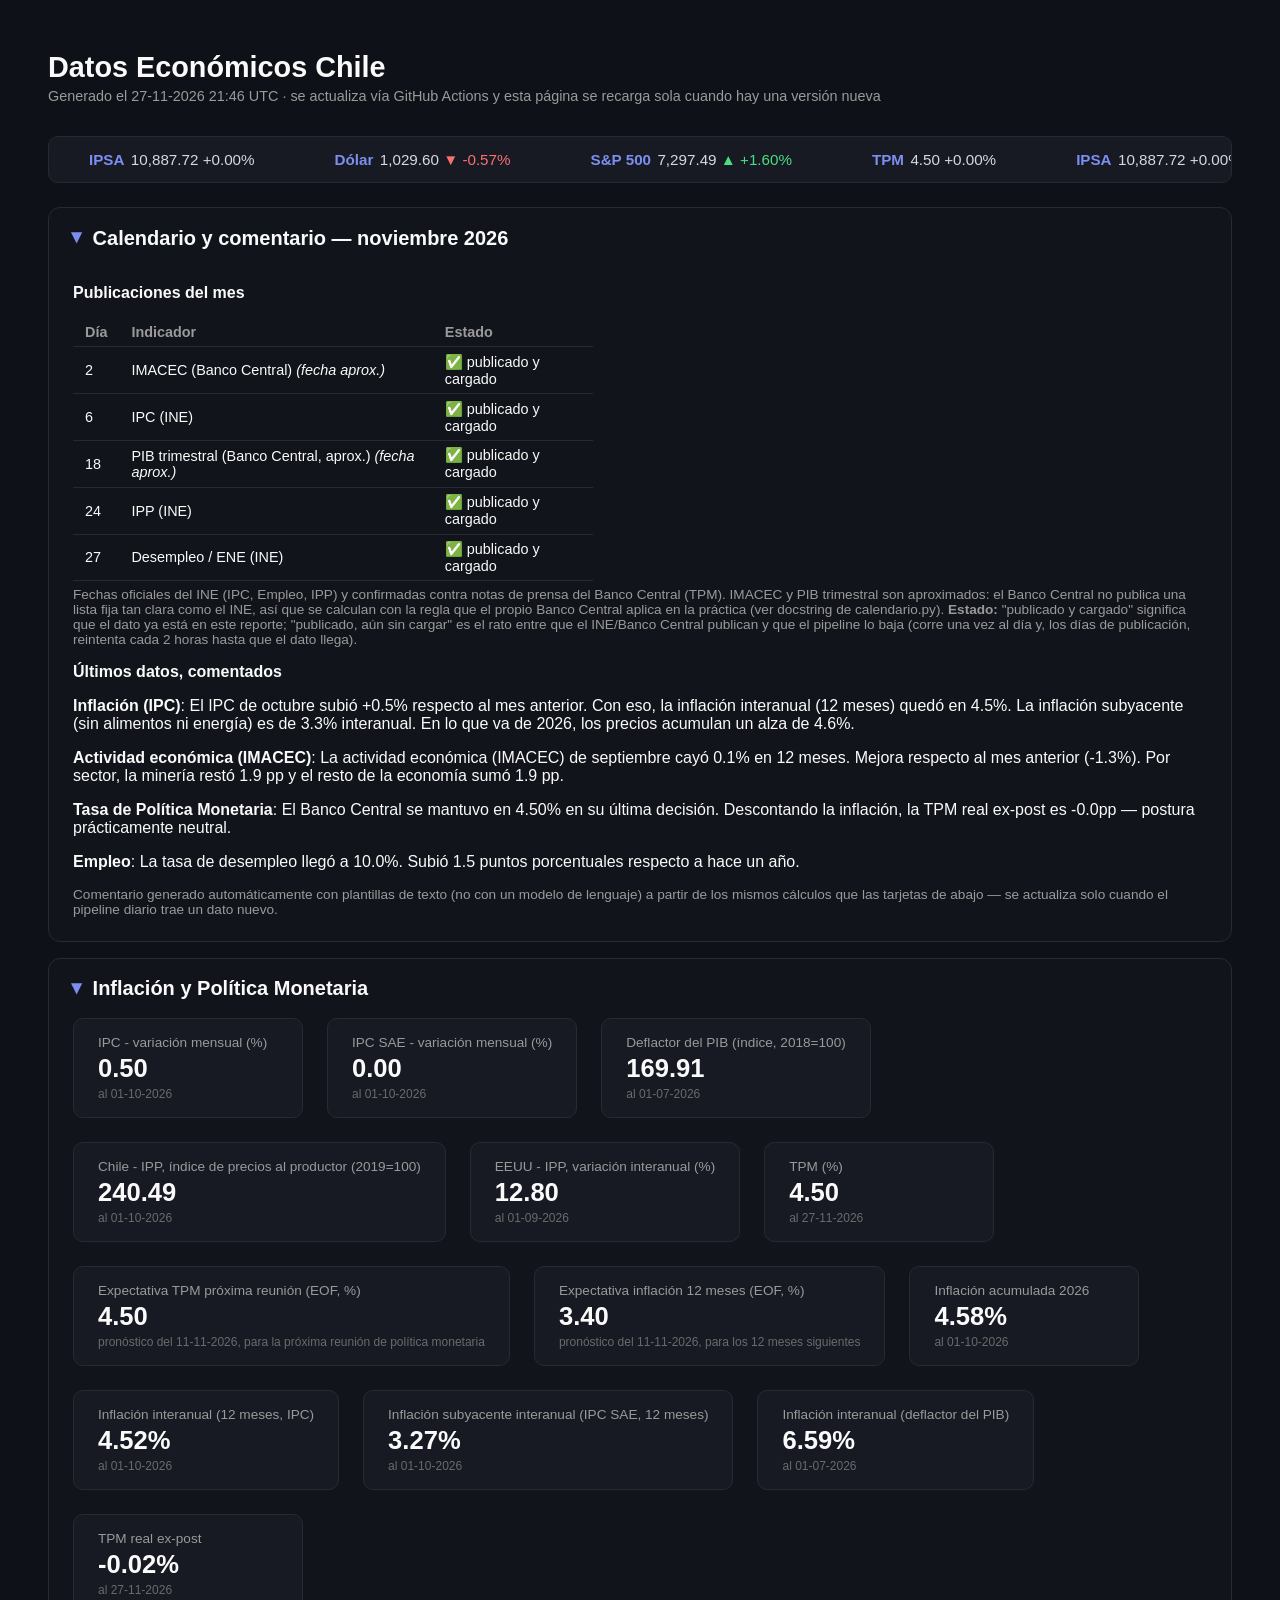
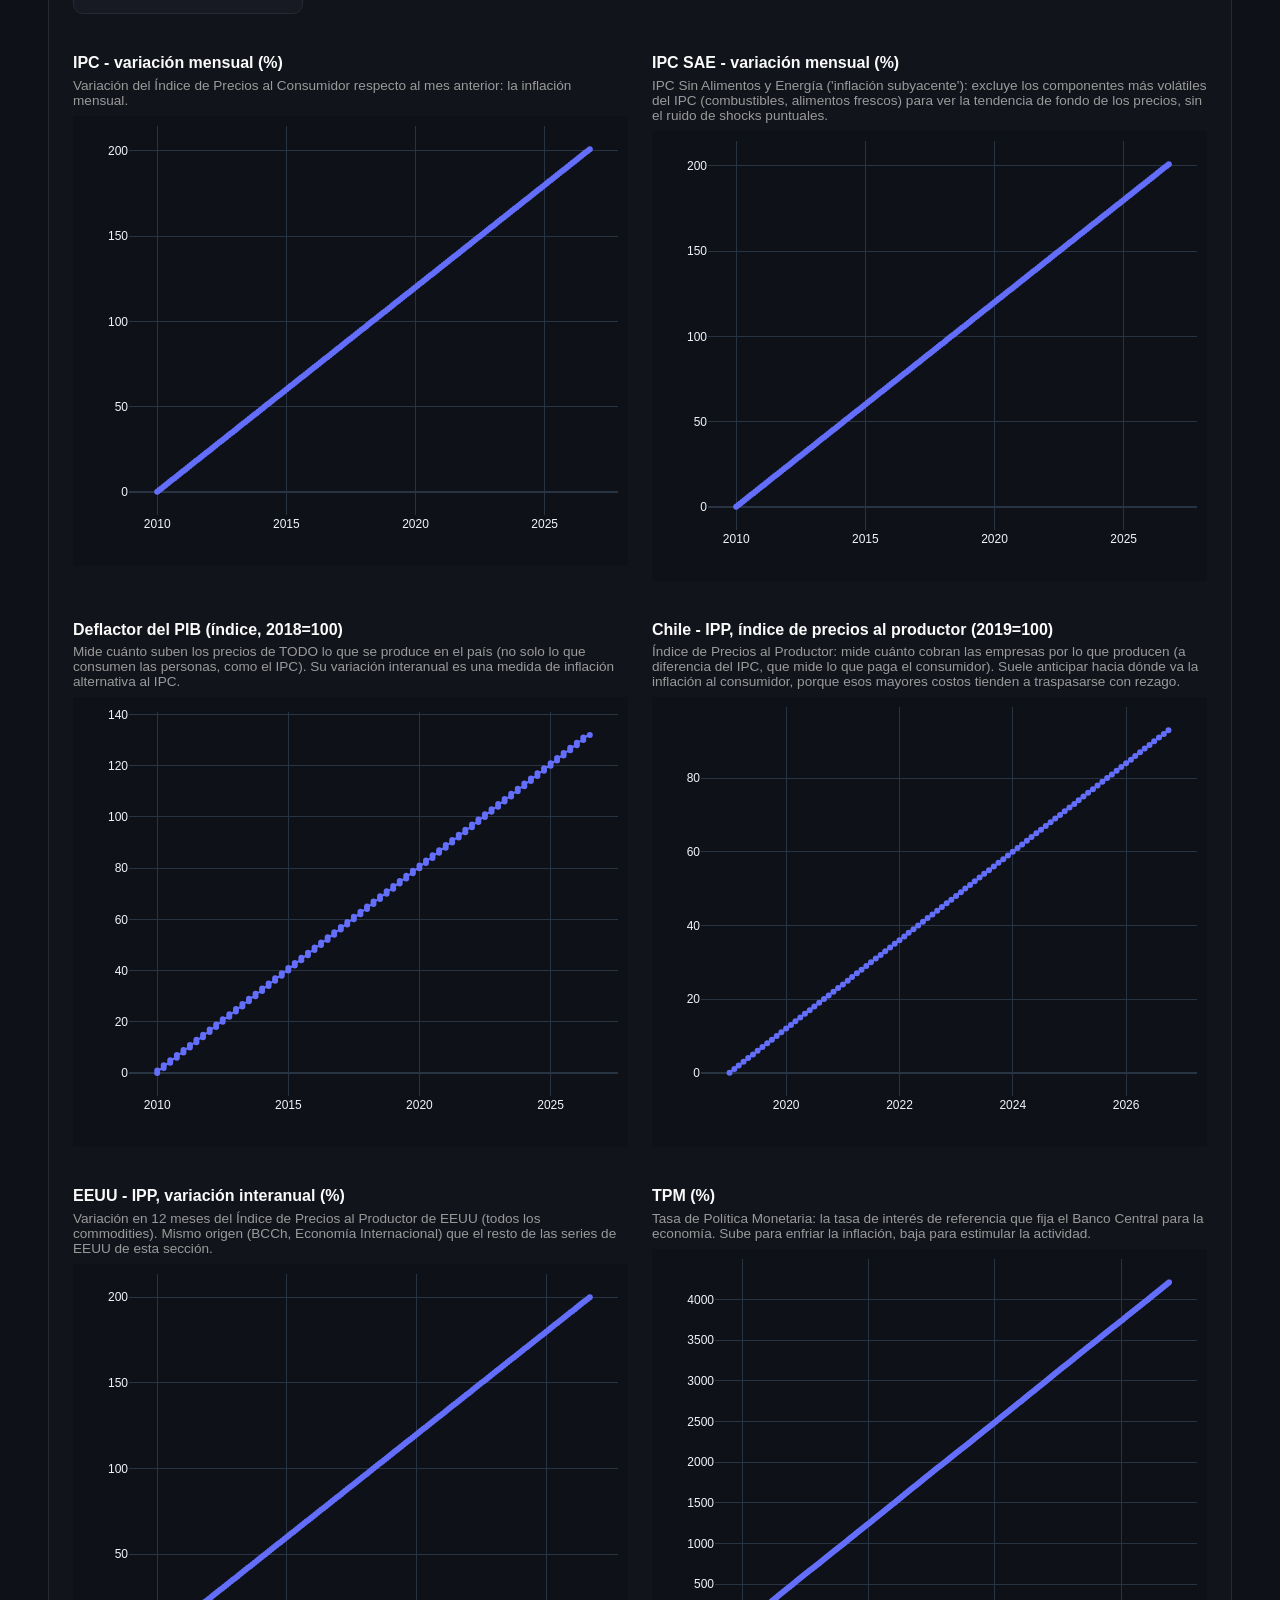
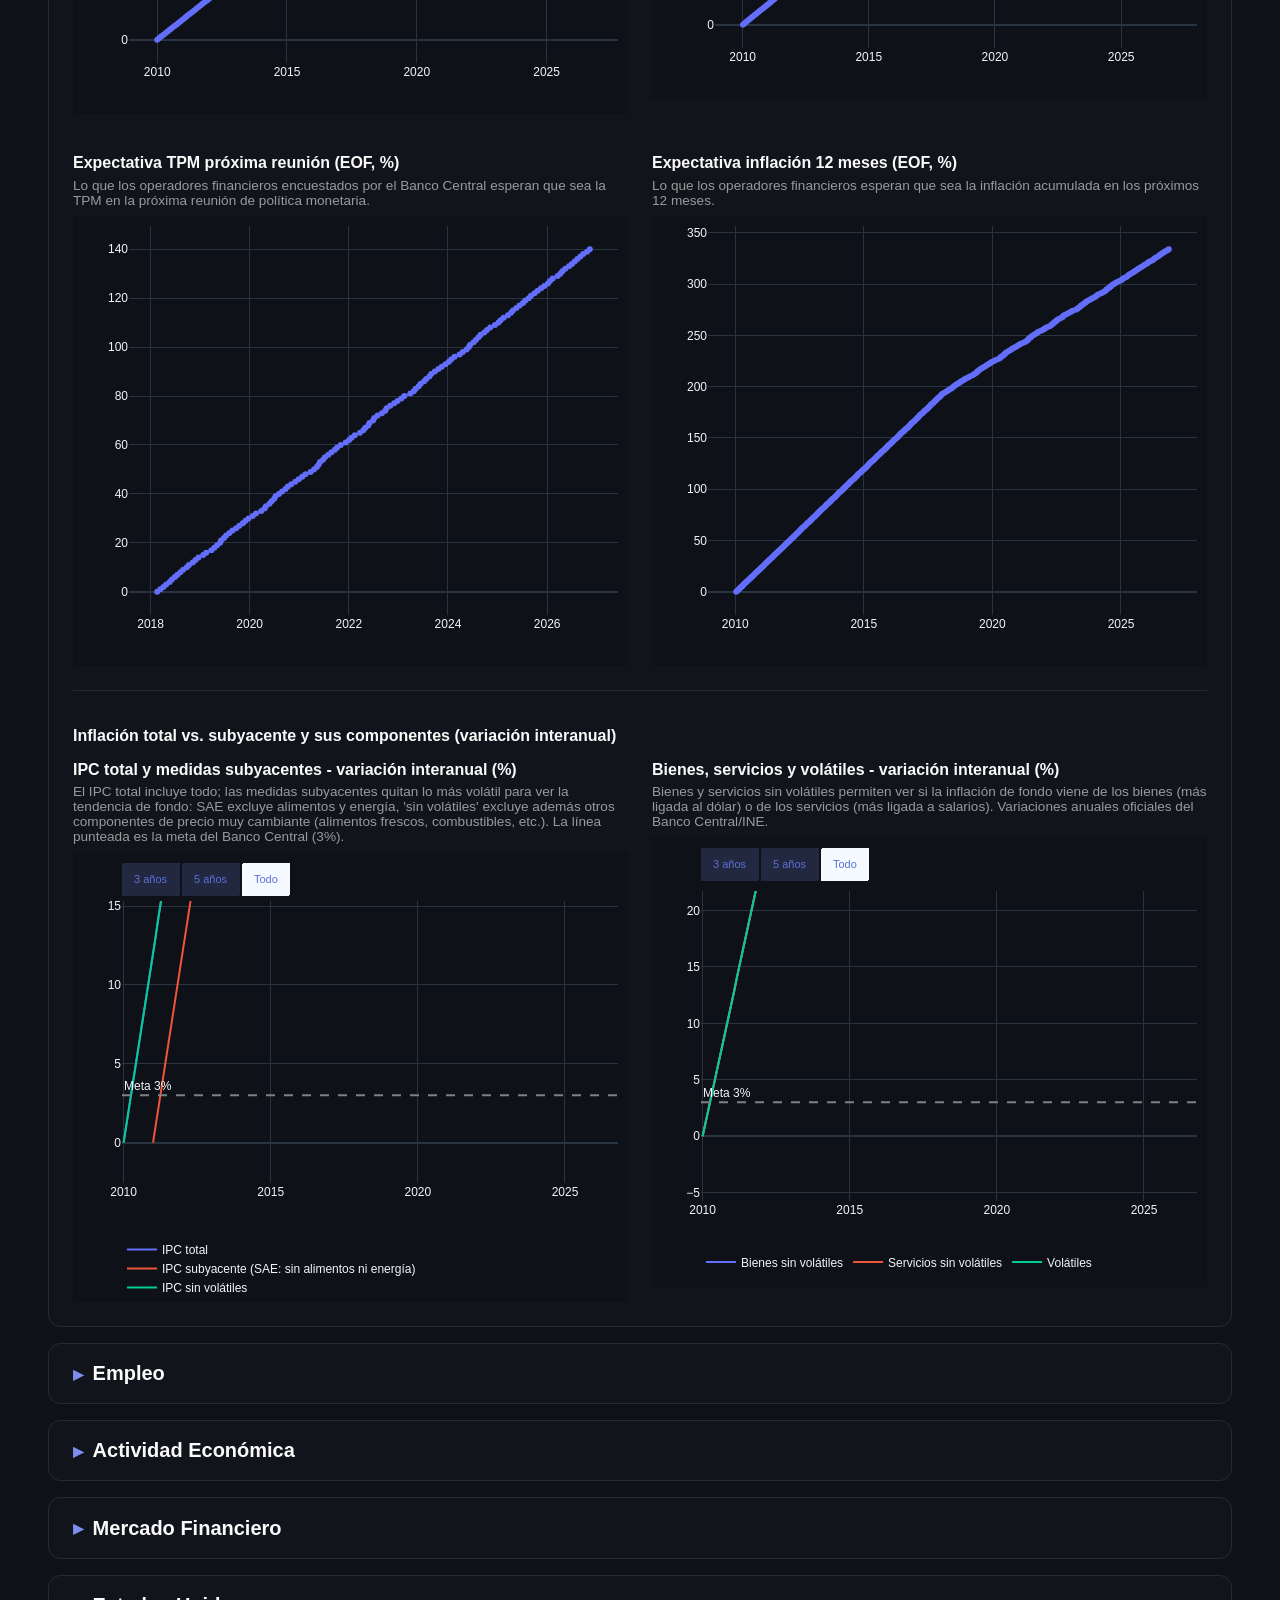
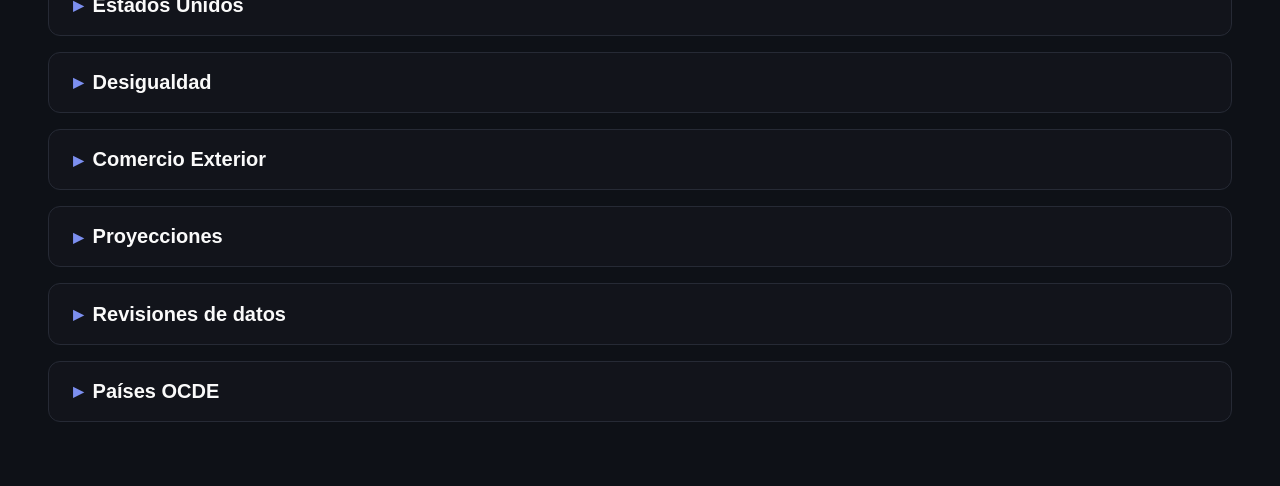
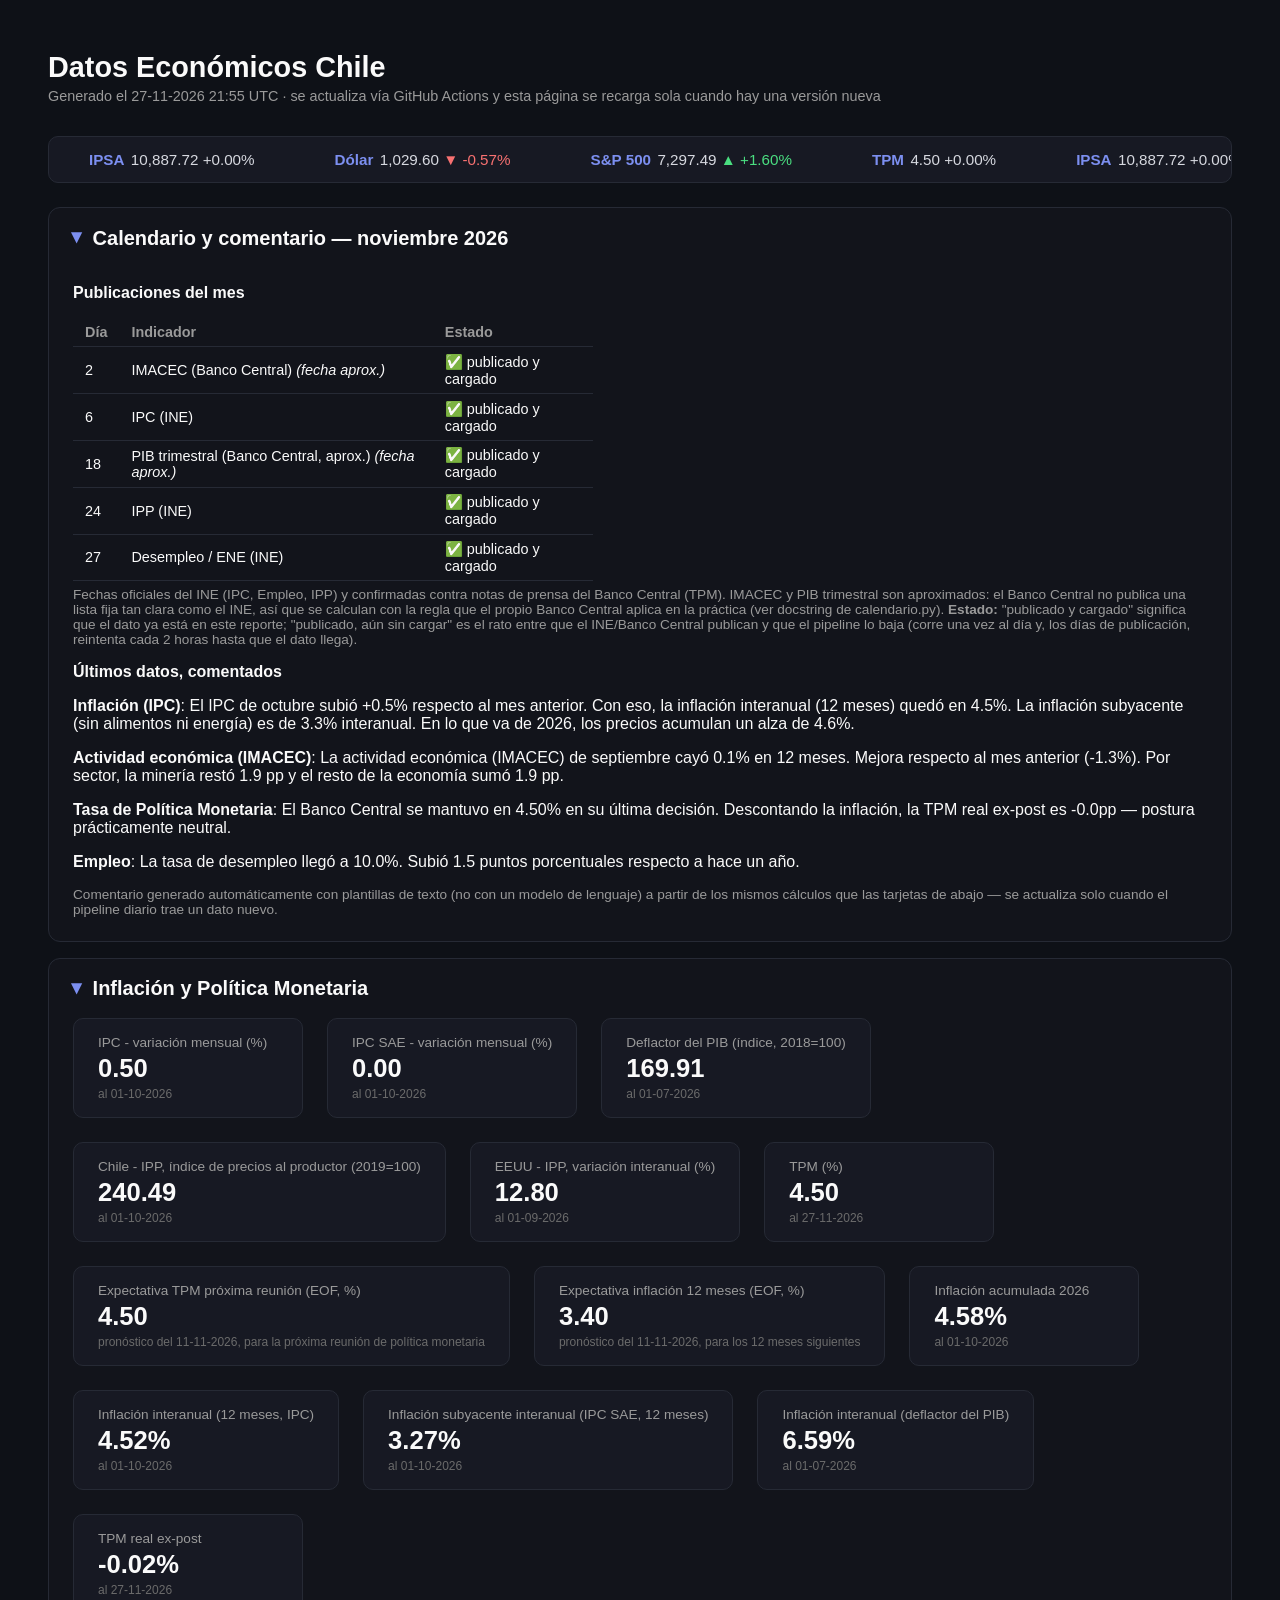
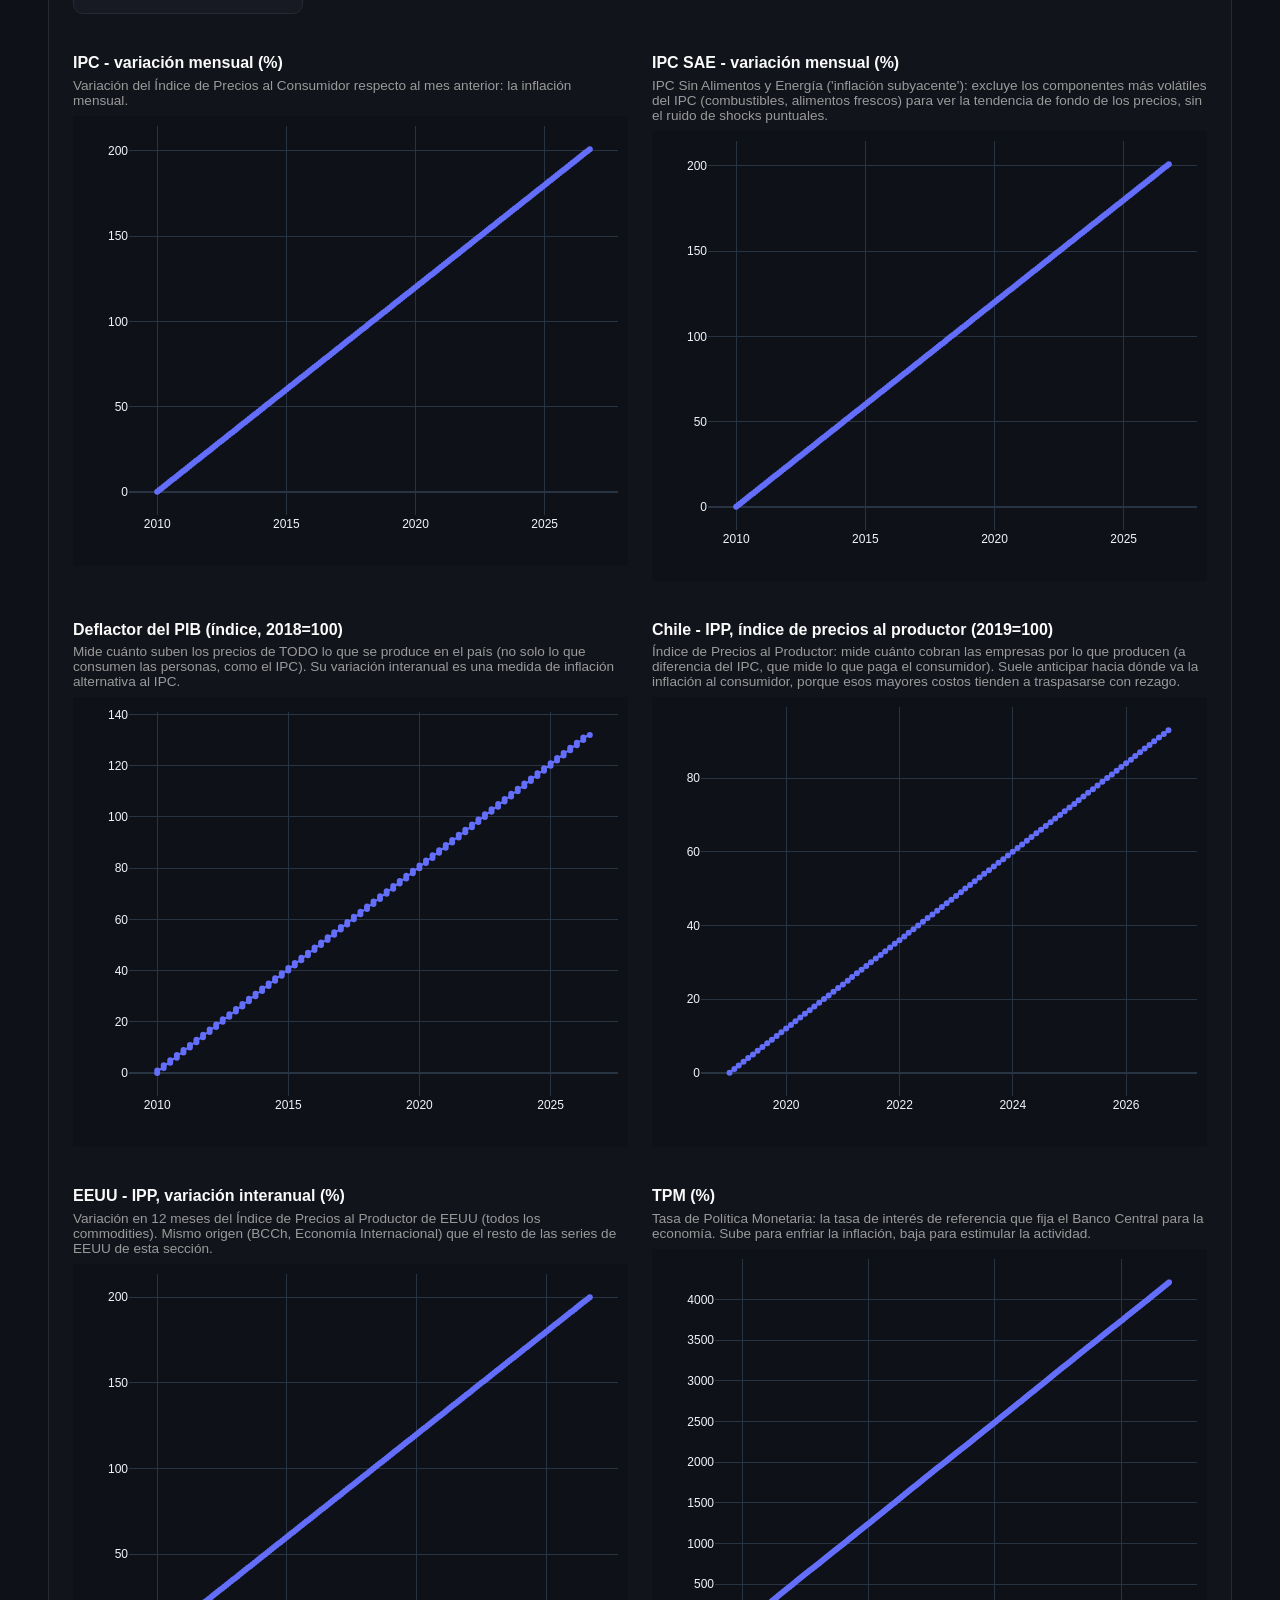
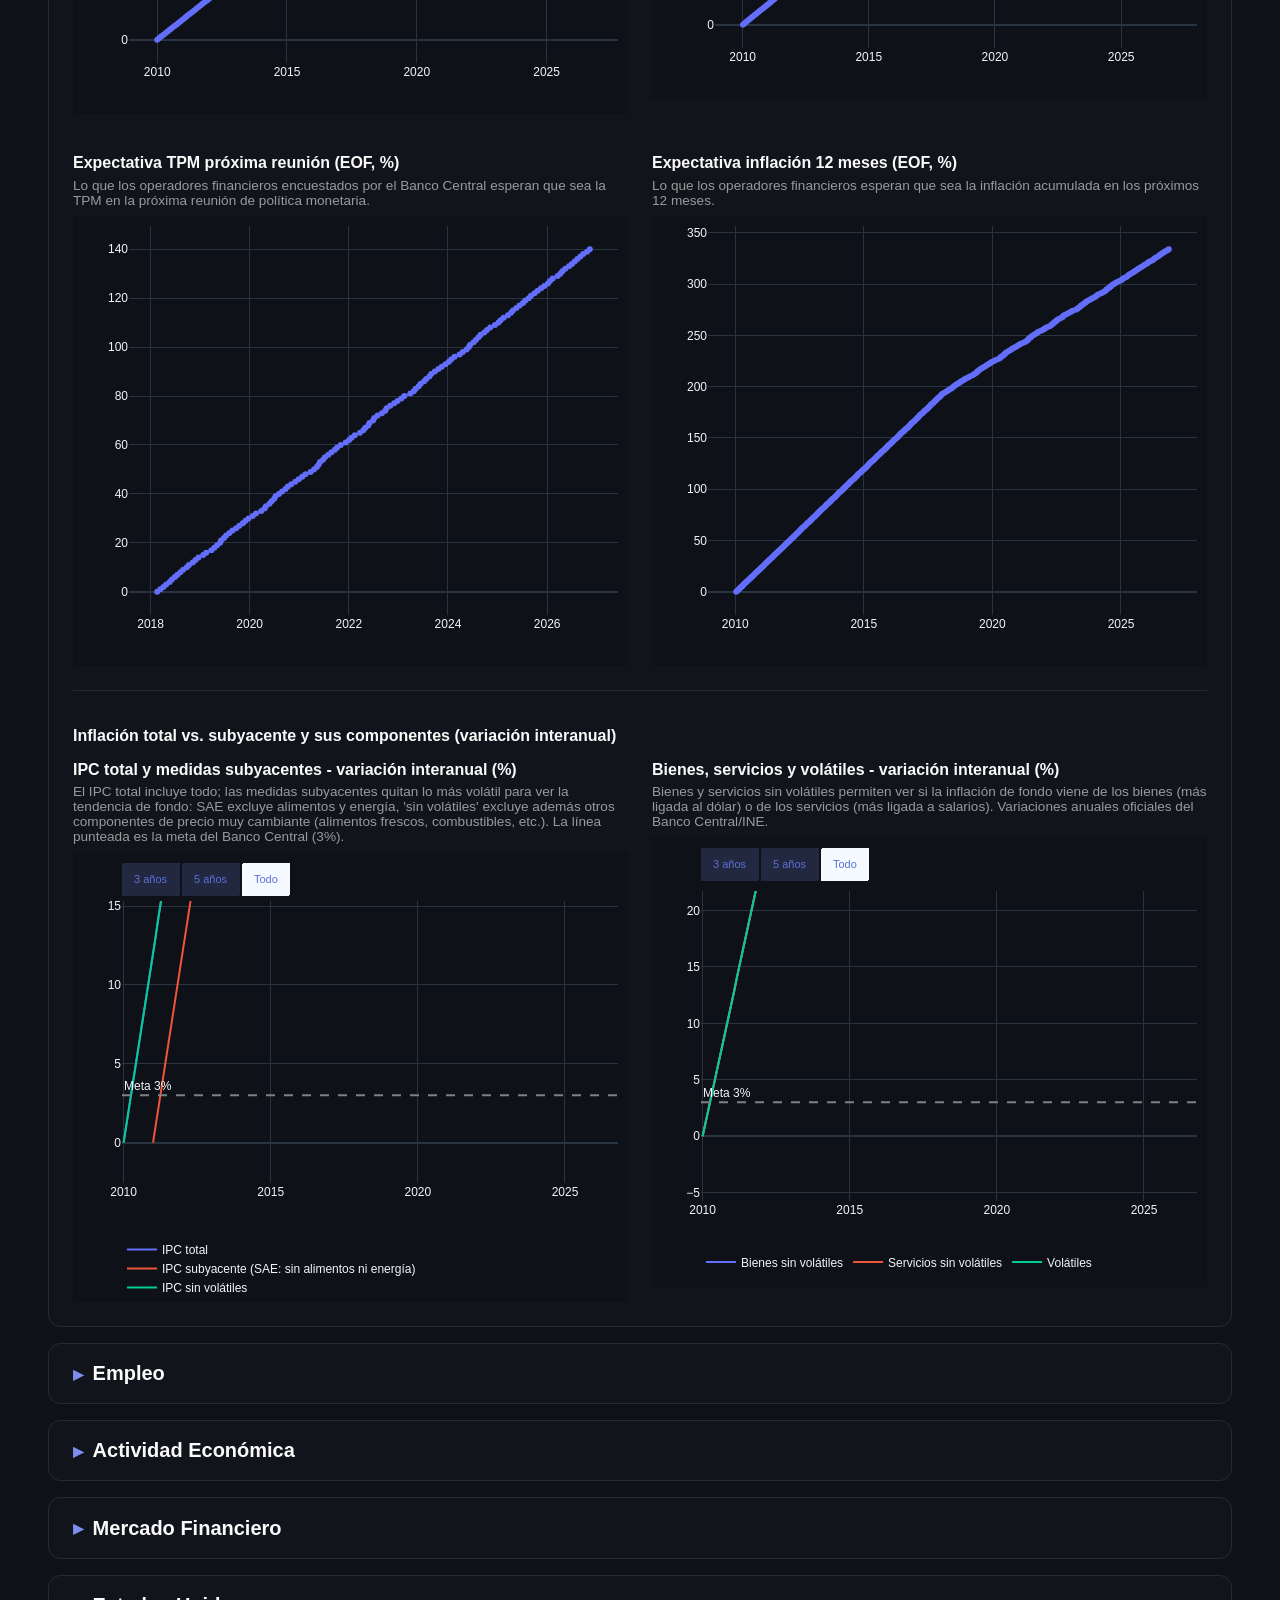
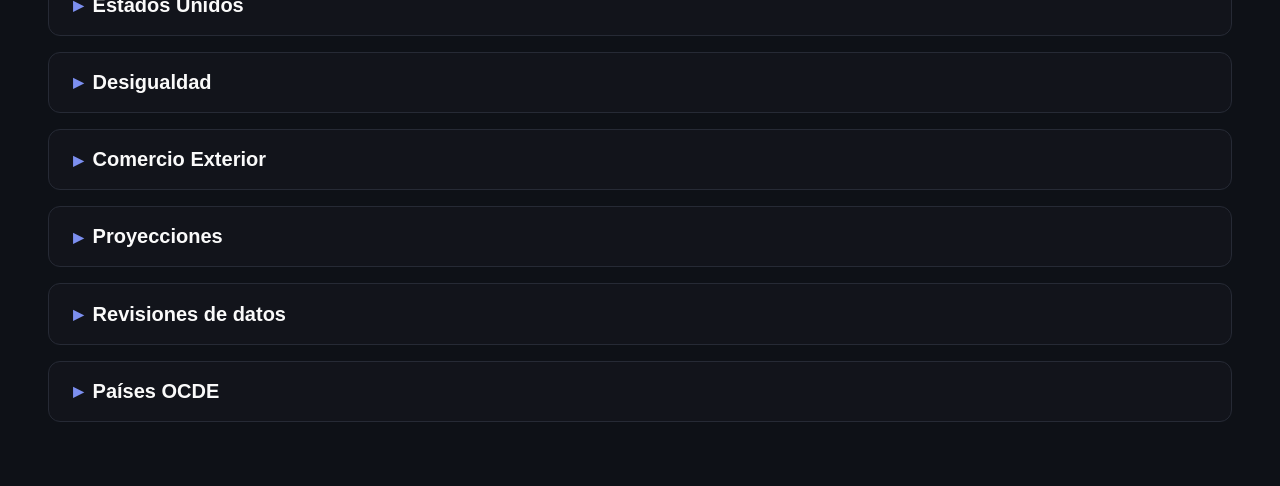
